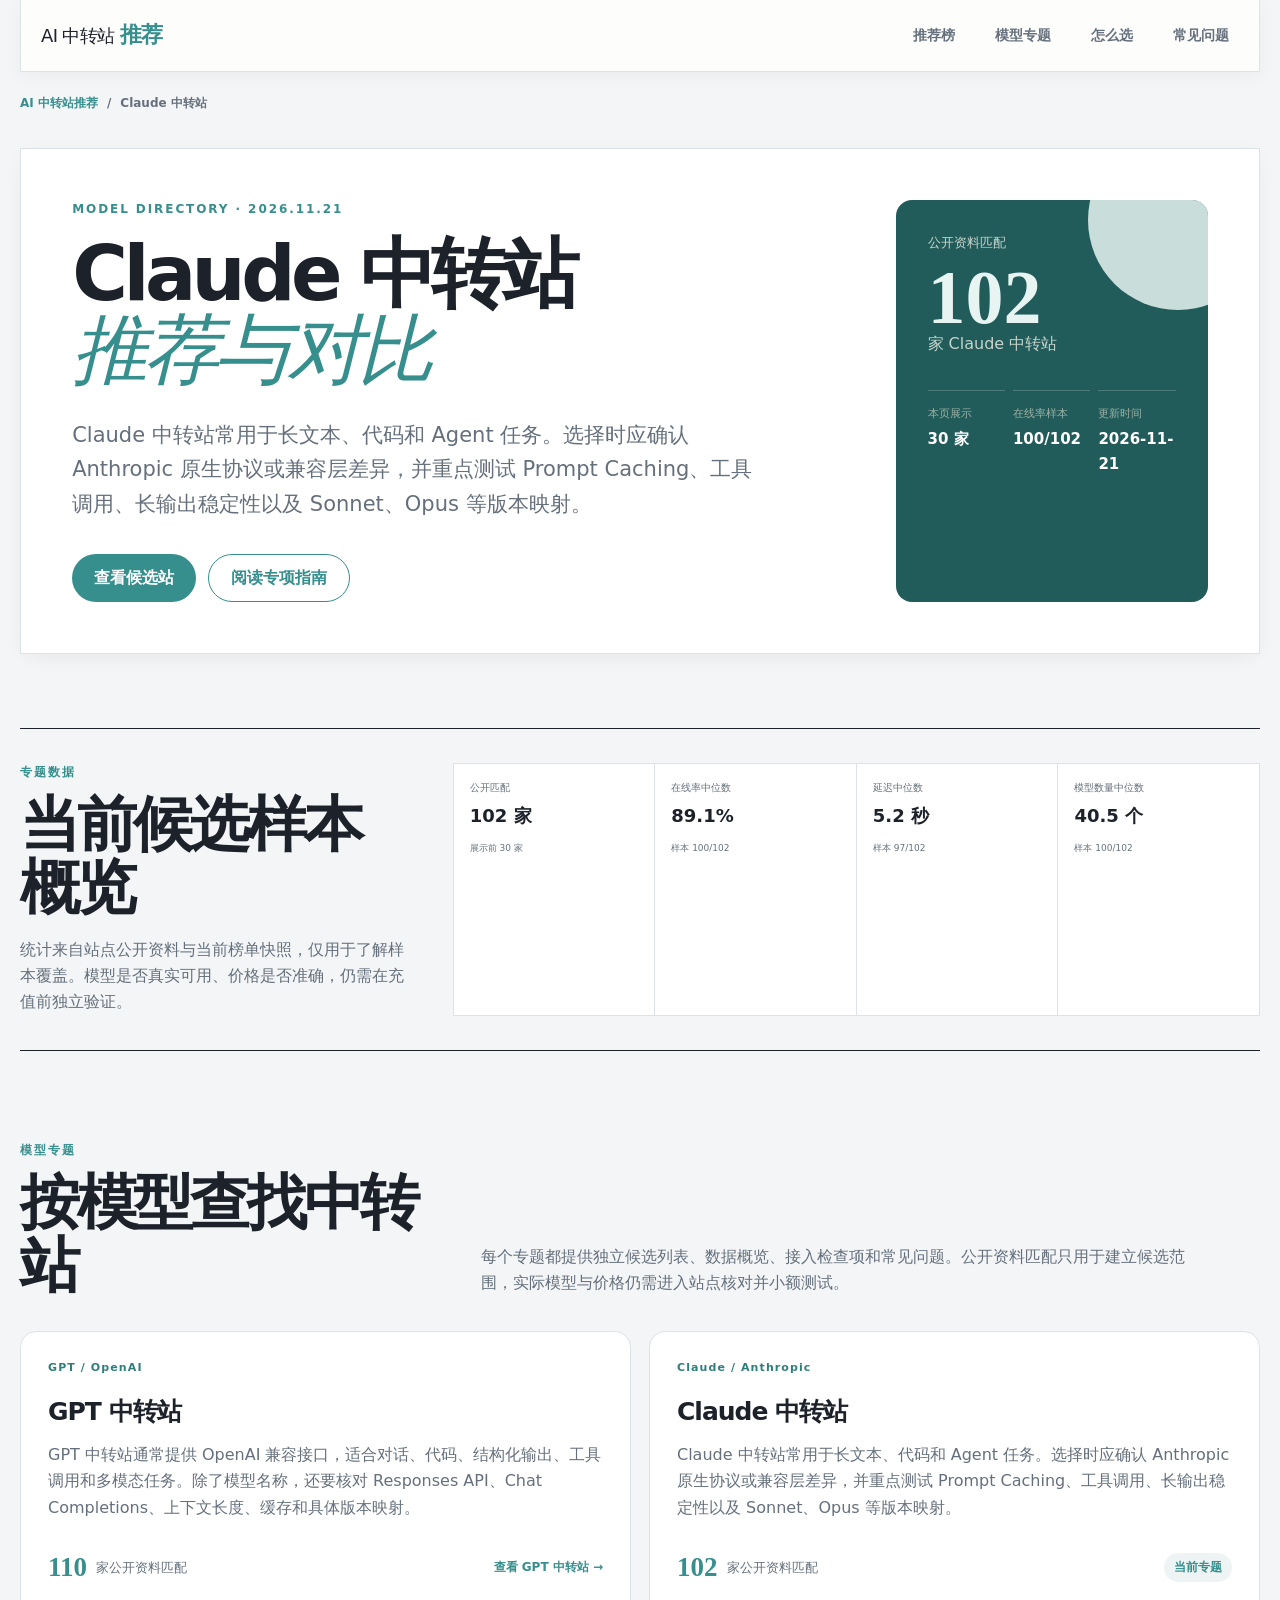
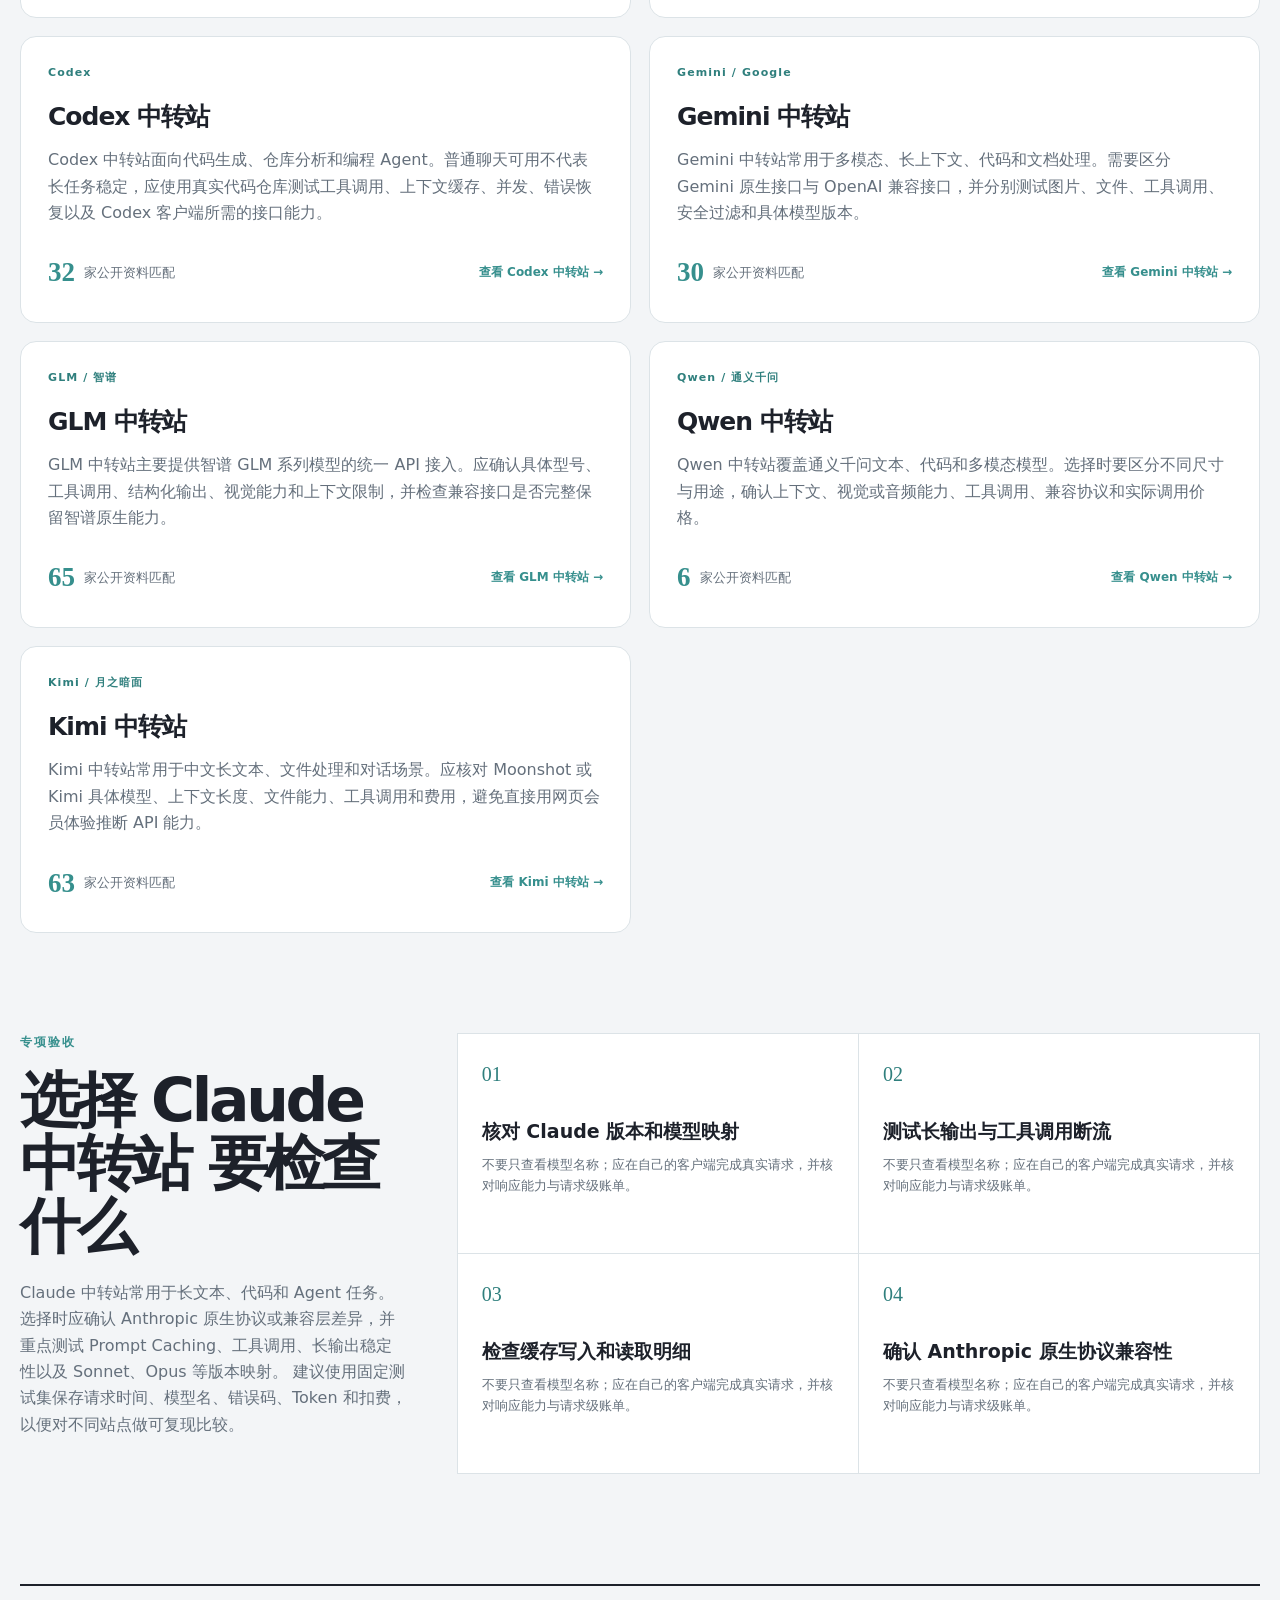
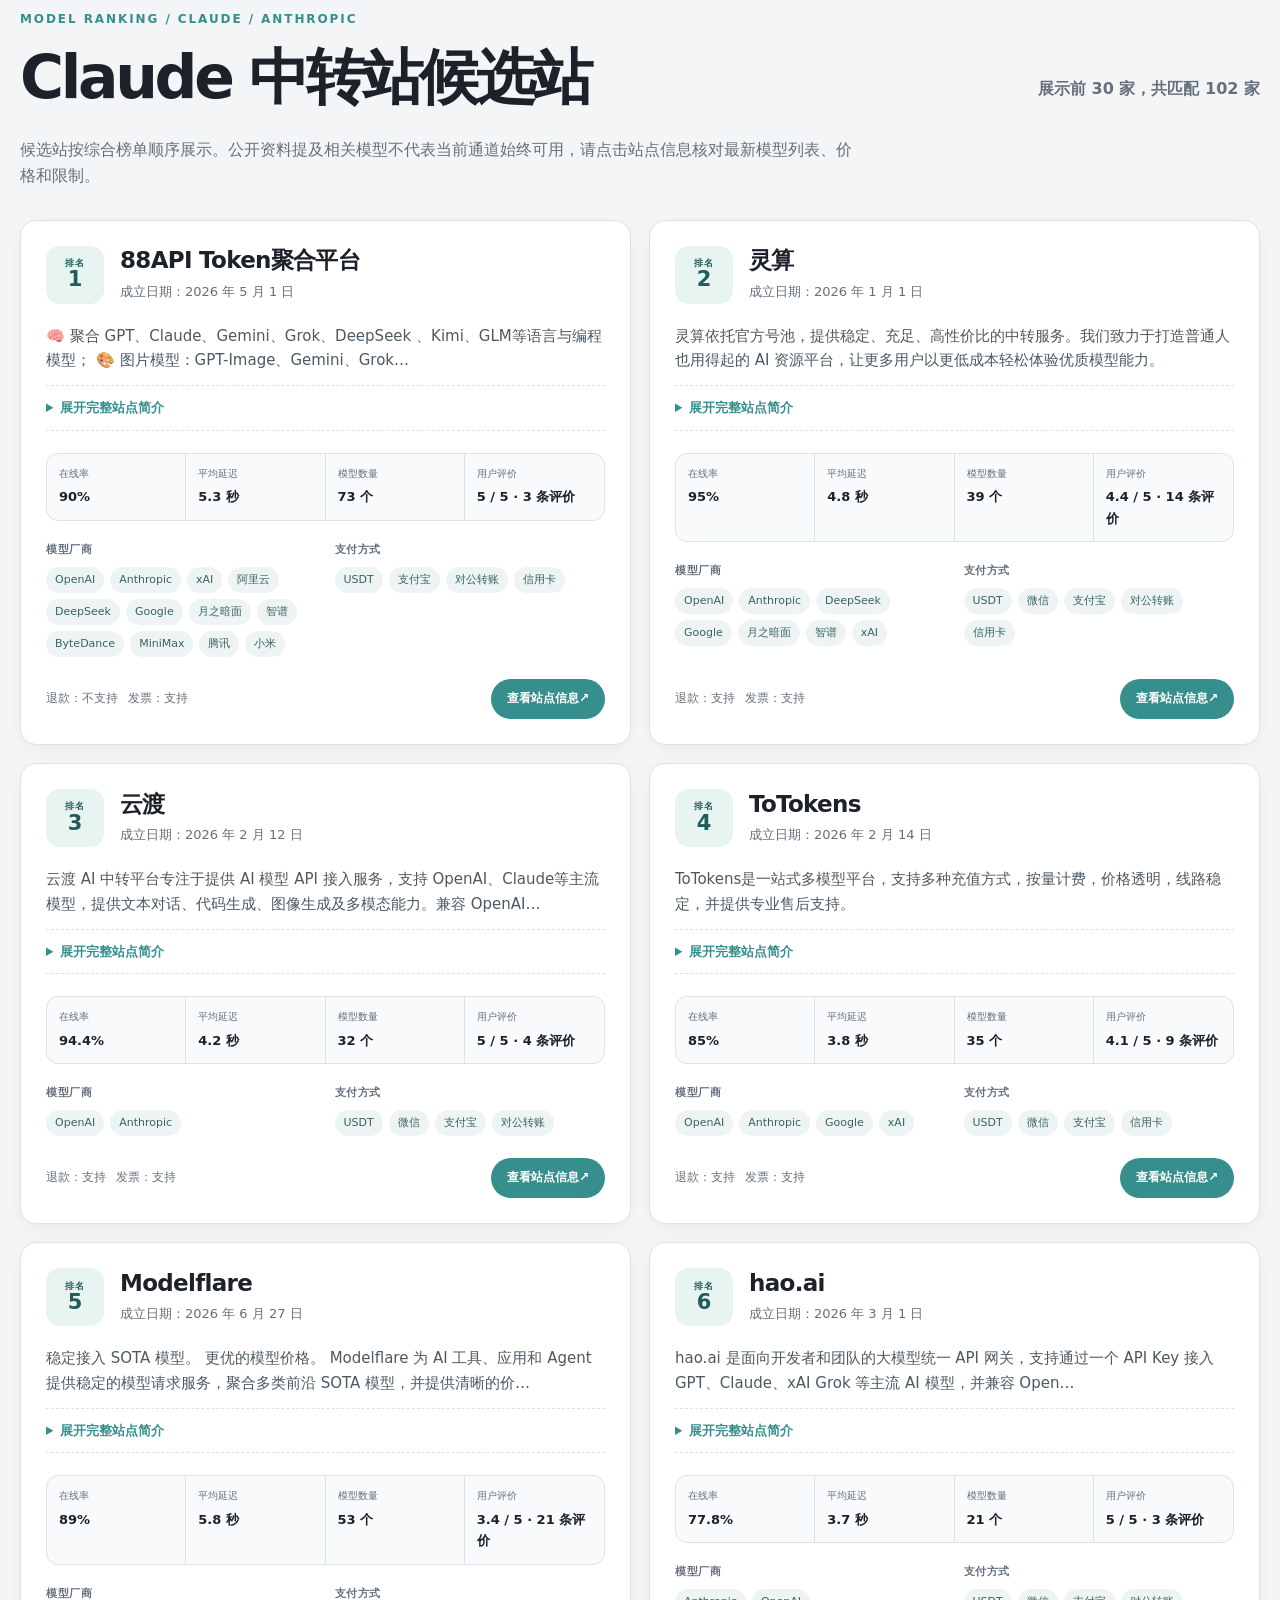
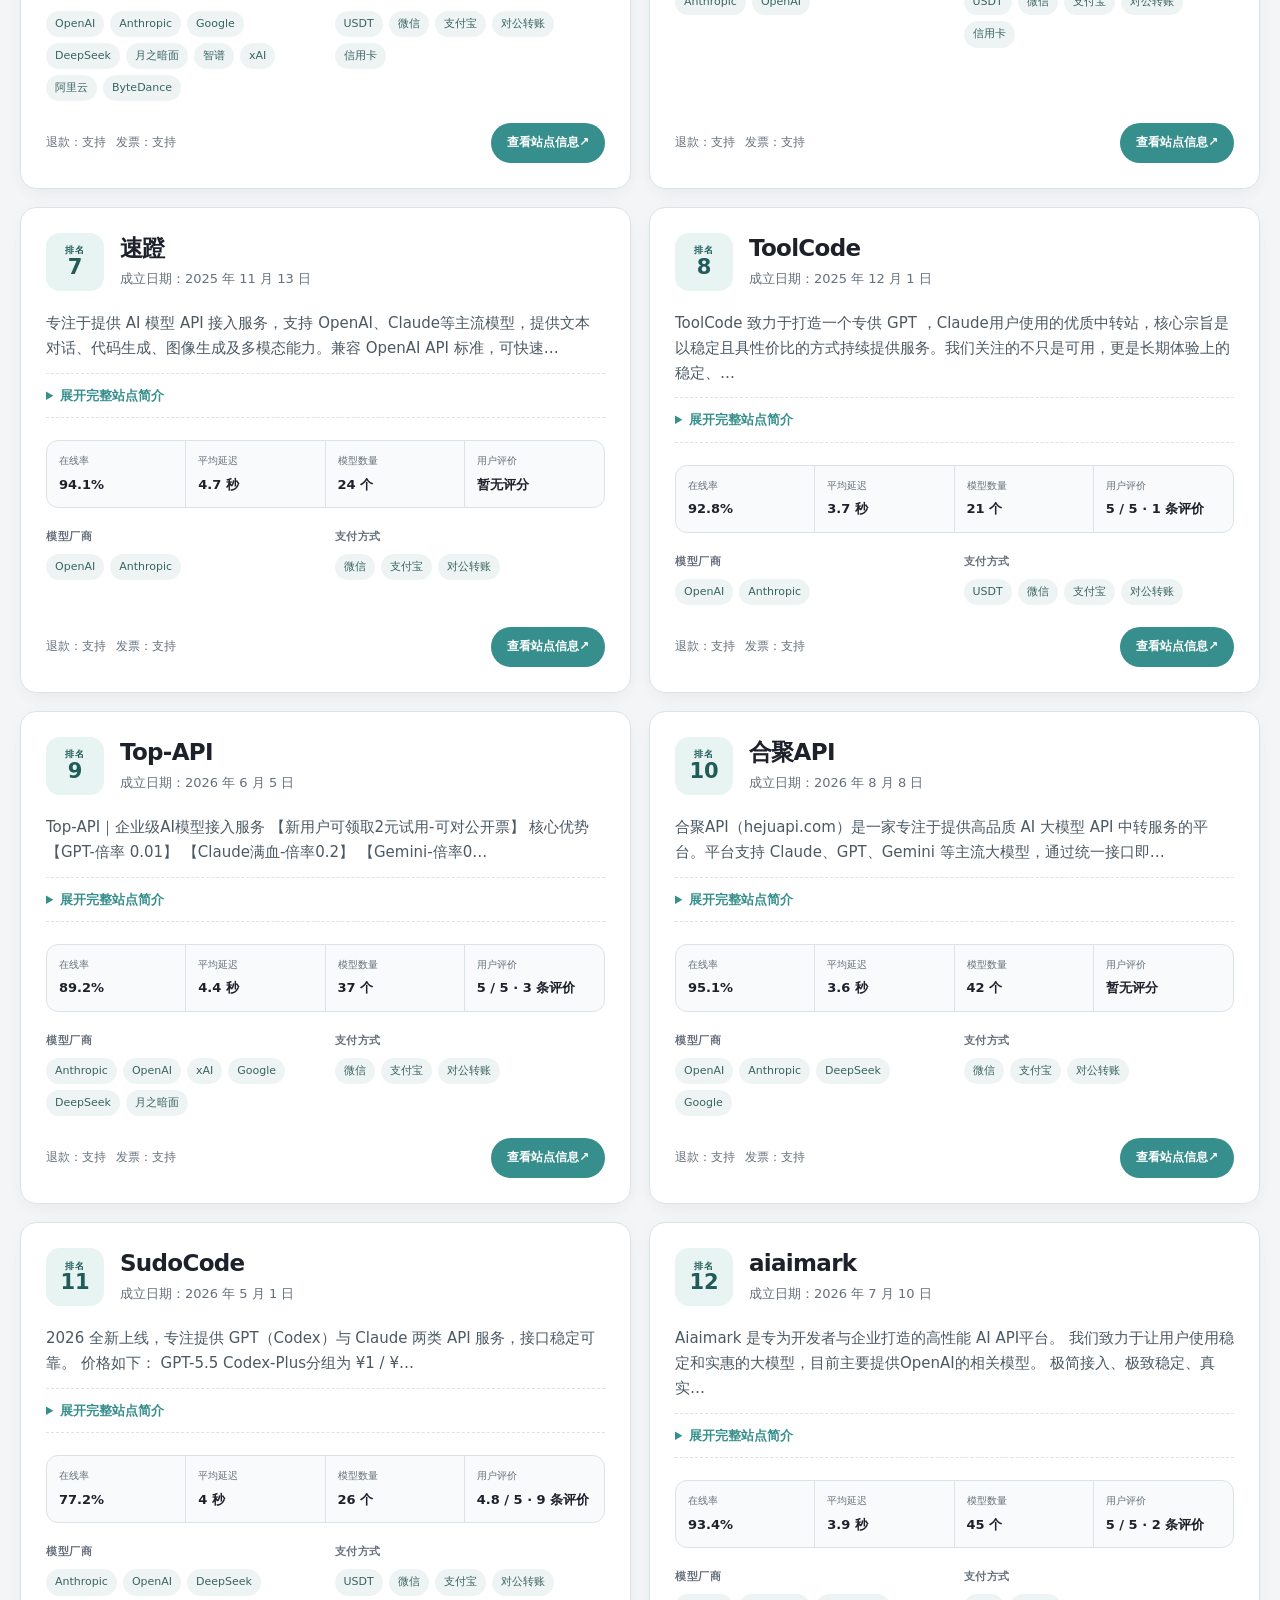
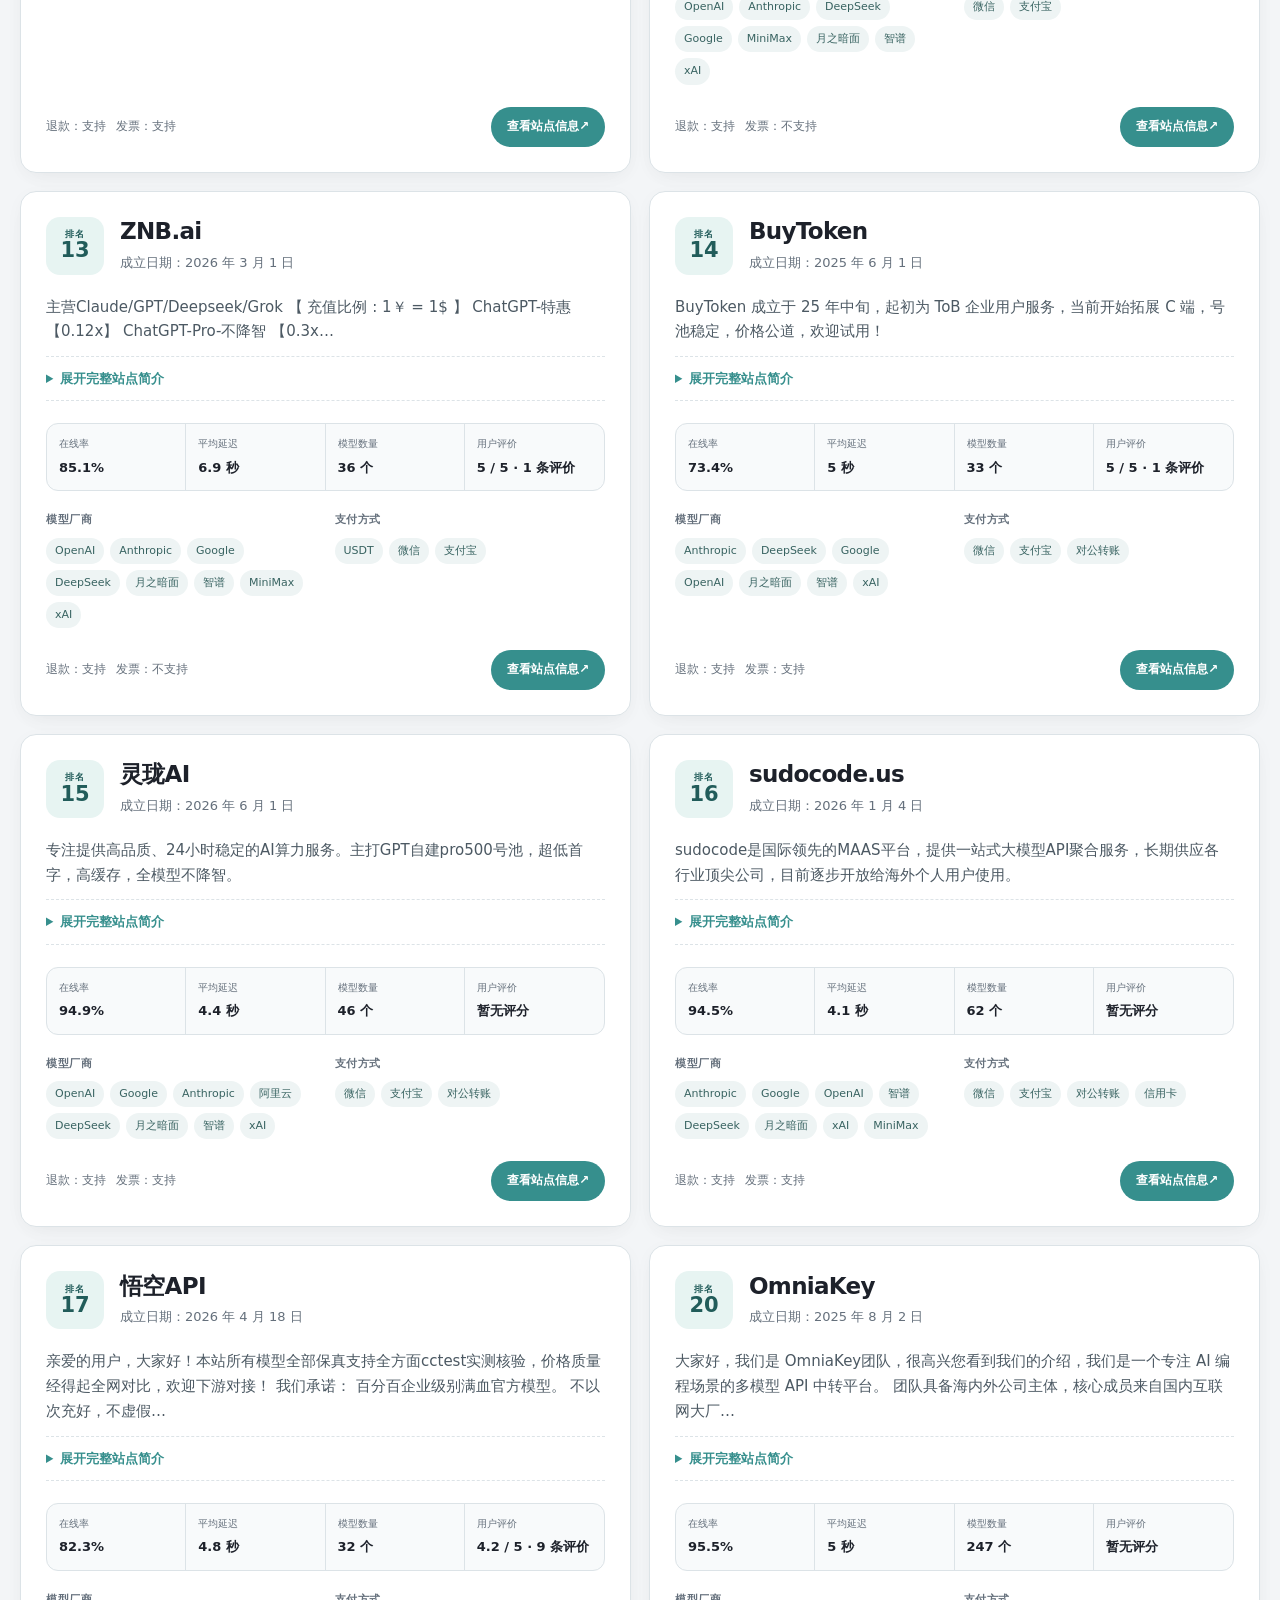
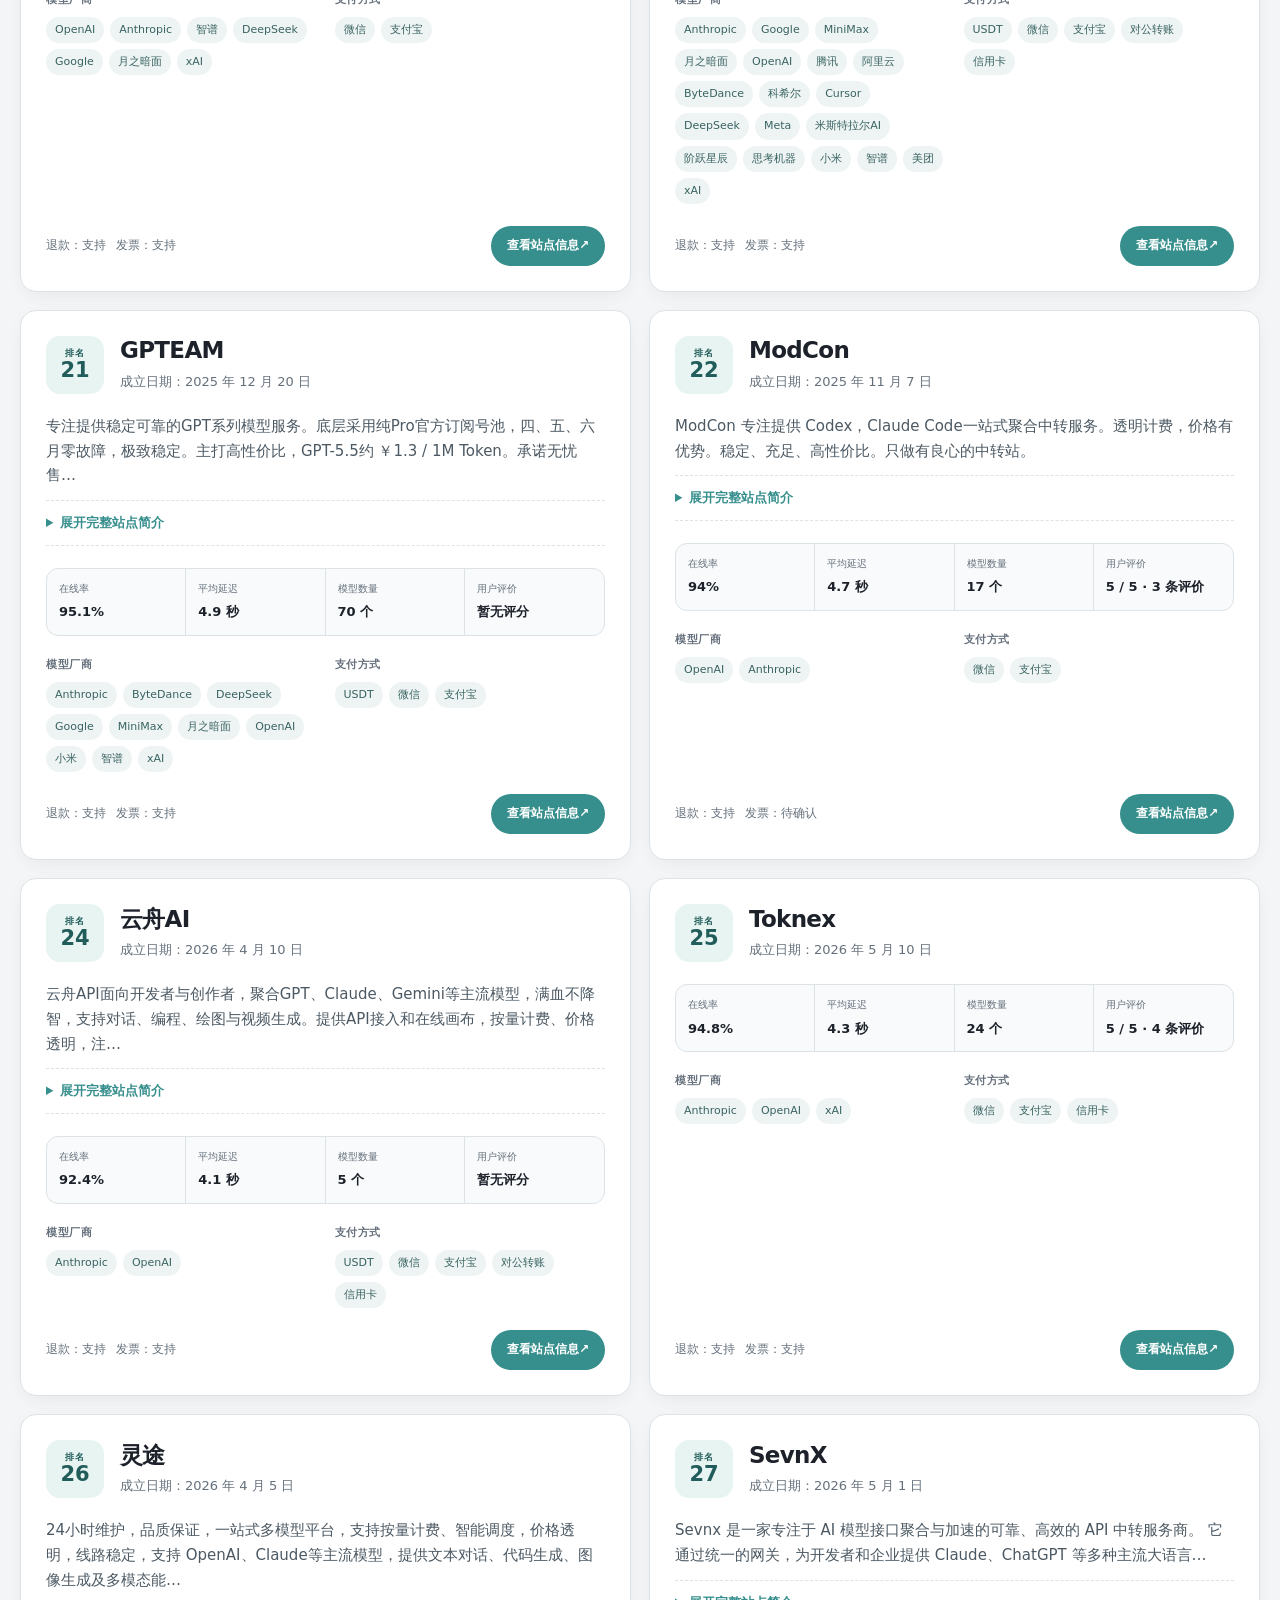
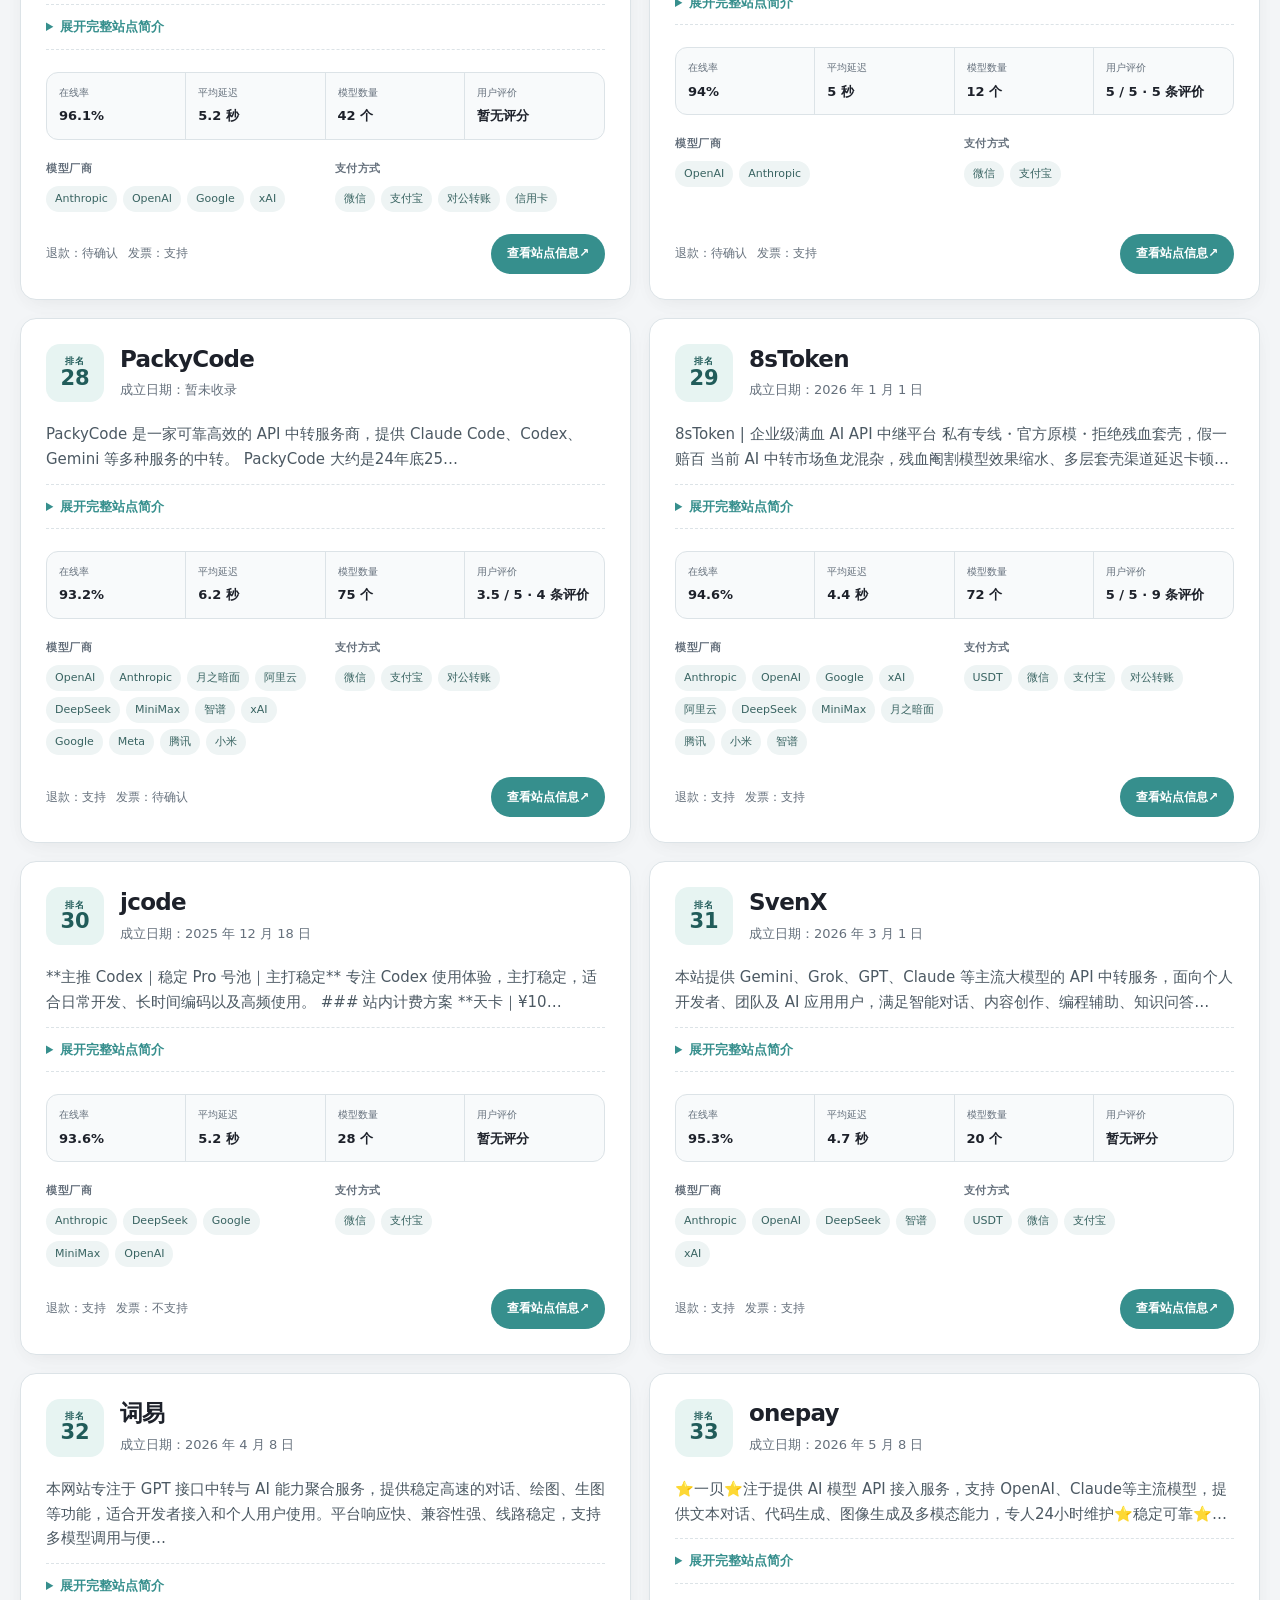
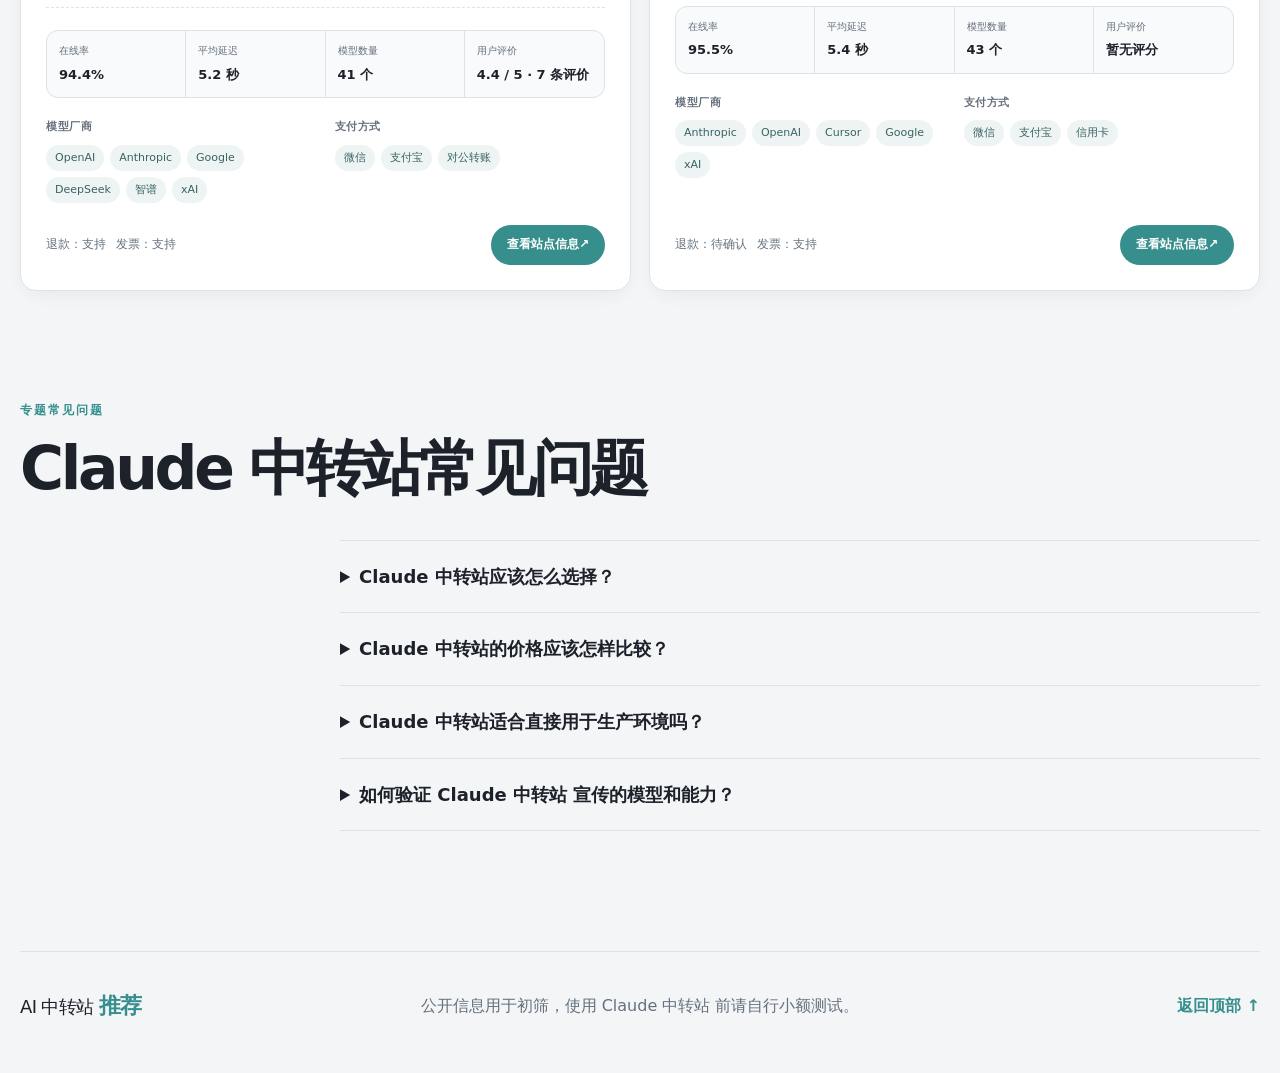
==== claude-zhongzhuanzhan/index.html @ eba20ca2 "chore: update AI transit ranking" ====
<!doctype html><html lang="zh-CN"><head><meta charset="utf-8" /><meta name="viewport" content="width=device-width, initial-scale=1" /><title>Claude 中转站推荐｜102 家 AI API 中转站对比</title><meta name="description" content="Claude 中转站专题收录 102 家公开资料相关的 AI API 中转站，对比在线率、延迟、模型数量和服务信息，并提供接入验证、计费与安全选择指南。" /><meta name="robots" content="index, follow, max-image-preview:large, max-snippet:-1" /><meta name="theme-color" content="#f3f5f7" /><meta property="og:type" content="website" /><meta property="og:title" content="Claude 中转站推荐｜102 家 AI API 中转站对比" /><meta property="og:description" content="Claude 中转站专题收录 102 家公开资料相关的 AI API 中转站，对比在线率、延迟、模型数量和服务信息，并提供接入验证、计费与安全选择指南。" /><meta property="og:url" content="https://aizhongzhuanzhan.github.io/claude-zhongzhuanzhan/" /><meta property="og:site_name" content="AI 中转站推荐" /><meta property="og:locale" content="zh_CN" /><meta property="og:image" content="https://aizhongzhuanzhan.github.io/assets/og-image.svg" /><meta name="twitter:card" content="summary_large_image" /><meta name="twitter:title" content="Claude 中转站推荐｜102 家 AI API 中转站对比" /><meta name="twitter:description" content="Claude 中转站专题收录 102 家公开资料相关的 AI API 中转站，对比在线率、延迟、模型数量和服务信息，并提供接入验证、计费与安全选择指南。" /><meta name="twitter:image" content="https://aizhongzhuanzhan.github.io/assets/og-image.svg" /><link rel="canonical" href="https://aizhongzhuanzhan.github.io/claude-zhongzhuanzhan/" /><link rel="alternate" hreflang="zh-CN" href="https://aizhongzhuanzhan.github.io/claude-zhongzhuanzhan/" /><link rel="icon" href="../assets/favicon.svg" type="image/svg+xml" /><link rel="stylesheet" href="../assets/styles.min.css" /><script type="application/ld+json">{"@context":"https://schema.org","@graph":[{"@type":"WebSite","@id":"https://aizhongzhuanzhan.github.io/#website","url":"https://aizhongzhuanzhan.github.io/","name":"AI 中转站推荐","inLanguage":"zh-CN"},{"@type":"CollectionPage","@id":"https://aizhongzhuanzhan.github.io/claude-zhongzhuanzhan/#webpage","url":"https://aizhongzhuanzhan.github.io/claude-zhongzhuanzhan/","name":"Claude 中转站推荐｜102 家 AI API 中转站对比","description":"Claude 中转站专题收录 102 家公开资料相关的 AI API 中转站，对比在线率、延迟、模型数量和服务信息，并提供接入验证、计费与安全选择指南。","dateModified":"2026-11-21","inLanguage":"zh-CN","isPartOf":{"@id":"https://aizhongzhuanzhan.github.io/#website"},"breadcrumb":{"@id":"https://aizhongzhuanzhan.github.io/claude-zhongzhuanzhan/#breadcrumb"},"mainEntity":{"@id":"https://aizhongzhuanzhan.github.io/claude-zhongzhuanzhan/#ranking"}},{"@type":"BreadcrumbList","@id":"https://aizhongzhuanzhan.github.io/claude-zhongzhuanzhan/#breadcrumb","itemListElement":[{"@type":"ListItem","position":1,"name":"AI 中转站推荐","item":"https://aizhongzhuanzhan.github.io/"},{"@type":"ListItem","position":2,"name":"Claude 中转站","item":"https://aizhongzhuanzhan.github.io/claude-zhongzhuanzhan/"}]},{"@type":"ItemList","@id":"https://aizhongzhuanzhan.github.io/claude-zhongzhuanzhan/#ranking","name":"Claude 中转站候选列表","numberOfItems":102,"itemListOrder":"https://schema.org/ItemListOrderAscending","itemListElement":[{"@type":"ListItem","position":1,"item":{"@type":"Service","name":"88API Token聚合平台","url":"https://www.hvoyai.com/sites/88apiai/","description":"综合排名第 1；成立日期 2026-05-01；在线率 90%；平均延迟 5.3 秒；收录模型 73 个；用户评分 5/5（3 条评价）；退款政策：不支持；发票政策：支持。"}},{"@type":"ListItem","position":2,"item":{"@type":"Service","name":"灵算","url":"https://www.hvoyai.com/sites/lingsuansi/","description":"综合排名第 2；成立日期 2026-01-01；在线率 95%；平均延迟 4.8 秒；收录模型 39 个；用户评分 4.4/5（14 条评价）；退款政策：支持；发票政策：支持。"}},{"@type":"ListItem","position":3,"item":{"@type":"Service","name":"云渡","url":"https://www.hvoyai.com/sites/yundulol/","description":"综合排名第 3；成立日期 2026-02-12；在线率 94.4%；平均延迟 4.2 秒；收录模型 32 个；用户评分 5/5（4 条评价）；退款政策：支持；发票政策：支持。"}},{"@type":"ListItem","position":4,"item":{"@type":"Service","name":"ToTokens","url":"https://www.hvoyai.com/sites/totokenscc/","description":"综合排名第 4；成立日期 2026-02-14；在线率 85%；平均延迟 3.8 秒；收录模型 35 个；用户评分 4.1/5（9 条评价）；退款政策：支持；发票政策：支持。"}},{"@type":"ListItem","position":5,"item":{"@type":"Service","name":"Modelflare","url":"https://www.hvoyai.com/sites/originmodelflaredev/","description":"综合排名第 5；成立日期 2026-06-27；在线率 89%；平均延迟 5.8 秒；收录模型 53 个；用户评分 3.4/5（21 条评价）；退款政策：支持；发票政策：支持。"}},{"@type":"ListItem","position":6,"item":{"@type":"Service","name":"hao.ai","url":"https://www.hvoyai.com/sites/haoai/","description":"综合排名第 6；成立日期 2026-03-01；在线率 77.8%；平均延迟 3.7 秒；收录模型 21 个；用户评分 5/5（3 条评价）；退款政策：支持；发票政策：支持。"}},{"@type":"ListItem","position":7,"item":{"@type":"Service","name":"速蹬","url":"https://www.hvoyai.com/sites/sudengcc/","description":"综合排名第 7；成立日期 2025-11-13；在线率 94.1%；平均延迟 4.7 秒；收录模型 24 个；退款政策：支持；发票政策：支持。"}},{"@type":"ListItem","position":8,"item":{"@type":"Service","name":"ToolCode","url":"https://www.hvoyai.com/sites/toolcodecc/","description":"综合排名第 8；成立日期 2025-12-01；在线率 92.8%；平均延迟 3.7 秒；收录模型 21 个；用户评分 5/5（1 条评价）；退款政策：支持；发票政策：支持。"}},{"@type":"ListItem","position":9,"item":{"@type":"Service","name":"Top-API","url":"https://www.hvoyai.com/sites/apitopcom/","description":"综合排名第 9；成立日期 2026-06-05；在线率 89.2%；平均延迟 4.4 秒；收录模型 37 个；用户评分 5/5（3 条评价）；退款政策：支持；发票政策：支持。"}},{"@type":"ListItem","position":10,"item":{"@type":"Service","name":"合聚API","url":"https://www.hvoyai.com/sites/hejuapicom/","description":"综合排名第 10；成立日期 2026-08-08；在线率 95.1%；平均延迟 3.6 秒；收录模型 42 个；退款政策：支持；发票政策：支持。"}},{"@type":"ListItem","position":11,"item":{"@type":"Service","name":"SudoCode","url":"https://www.hvoyai.com/sites/sudocodechat/","description":"综合排名第 11；成立日期 2026-05-01；在线率 77.2%；平均延迟 4 秒；收录模型 26 个；用户评分 4.8/5（9 条评价）；退款政策：支持；发票政策：支持。"}},{"@type":"ListItem","position":12,"item":{"@type":"Service","name":"aiaimark","url":"https://www.hvoyai.com/sites/aiaimarkcom/","description":"综合排名第 12；成立日期 2026-07-10；在线率 93.4%；平均延迟 3.9 秒；收录模型 45 个；用户评分 5/5（2 条评价）；退款政策：支持；发票政策：不支持。"}},{"@type":"ListItem","position":13,"item":{"@type":"Service","name":"ZNB.ai","url":"https://www.hvoyai.com/sites/znbcodecom/","description":"综合排名第 13；成立日期 2026-03-01；在线率 85.1%；平均延迟 6.9 秒；收录模型 36 个；用户评分 5/5（1 条评价）；退款政策：支持；发票政策：不支持。"}},{"@type":"ListItem","position":14,"item":{"@type":"Service","name":"BuyToken","url":"https://www.hvoyai.com/sites/buytokenwork/","description":"综合排名第 14；成立日期 2025-06-01；在线率 73.4%；平均延迟 5 秒；收录模型 33 个；用户评分 5/5（1 条评价）；退款政策：支持；发票政策：支持。"}},{"@type":"ListItem","position":15,"item":{"@type":"Service","name":"灵珑AI","url":"https://www.hvoyai.com/sites/linlongscom/","description":"综合排名第 15；成立日期 2026-06-01；在线率 94.9%；平均延迟 4.4 秒；收录模型 46 个；退款政策：支持；发票政策：支持。"}},{"@type":"ListItem","position":16,"item":{"@type":"Service","name":"sudocode.us","url":"https://www.hvoyai.com/sites/sudocodeus/","description":"综合排名第 16；成立日期 2026-01-04；在线率 94.5%；平均延迟 4.1 秒；收录模型 62 个；退款政策：支持；发票政策：支持。"}},{"@type":"ListItem","position":17,"item":{"@type":"Service","name":"悟空API","url":"https://www.hvoyai.com/sites/wkapipro/","description":"综合排名第 17；成立日期 2026-04-18；在线率 82.3%；平均延迟 4.8 秒；收录模型 32 个；用户评分 4.2/5（9 条评价）；退款政策：支持；发票政策：支持。"}},{"@type":"ListItem","position":18,"item":{"@type":"Service","name":"OmniaKey","url":"https://www.hvoyai.com/sites/omniakeycom/","description":"综合排名第 20；成立日期 2025-08-02；在线率 95.5%；平均延迟 5 秒；收录模型 247 个；退款政策：支持；发票政策：支持。"}},{"@type":"ListItem","position":19,"item":{"@type":"Service","name":"GPTEAM","url":"https://www.hvoyai.com/sites/portalgpteamservicescom/","description":"综合排名第 21；成立日期 2025-12-20；在线率 95.1%；平均延迟 4.9 秒；收录模型 70 个；退款政策：支持；发票政策：支持。"}},{"@type":"ListItem","position":20,"item":{"@type":"Service","name":"ModCon","url":"https://www.hvoyai.com/sites/modcontop/","description":"综合排名第 22；成立日期 2025-11-07；在线率 94%；平均延迟 4.7 秒；收录模型 17 个；用户评分 5/5（3 条评价）；退款政策：支持。"}},{"@type":"ListItem","position":21,"item":{"@type":"Service","name":"云舟AI","url":"https://www.hvoyai.com/sites/yunzhouapicom/","description":"综合排名第 24；成立日期 2026-04-10；在线率 92.4%；平均延迟 4.1 秒；收录模型 5 个；退款政策：支持；发票政策：支持。"}},{"@type":"ListItem","position":22,"item":{"@type":"Service","name":"Toknex","url":"https://www.hvoyai.com/sites/toknexme/","description":"综合排名第 25；成立日期 2026-05-10；在线率 94.8%；平均延迟 4.3 秒；收录模型 24 个；用户评分 5/5（4 条评价）；退款政策：支持；发票政策：支持。"}},{"@type":"ListItem","position":23,"item":{"@type":"Service","name":"灵途","url":"https://www.hvoyai.com/sites/lingtuapinet/","description":"综合排名第 26；成立日期 2026-04-05；在线率 96.1%；平均延迟 5.2 秒；收录模型 42 个；发票政策：支持。"}},{"@type":"ListItem","position":24,"item":{"@type":"Service","name":"SevnX","url":"https://www.hvoyai.com/sites/sevnxlol/","description":"综合排名第 27；成立日期 2026-05-01；在线率 94%；平均延迟 5 秒；收录模型 12 个；用户评分 5/5（5 条评价）；发票政策：支持。"}},{"@type":"ListItem","position":25,"item":{"@type":"Service","name":"PackyCode","url":"https://www.hvoyai.com/sites/packyapiai/","description":"综合排名第 28；在线率 93.2%；平均延迟 6.2 秒；收录模型 75 个；用户评分 3.5/5（4 条评价）；退款政策：支持。"}},{"@type":"ListItem","position":26,"item":{"@type":"Service","name":"8sToken","url":"https://www.hvoyai.com/sites/8stokencom/","description":"综合排名第 29；成立日期 2026-01-01；在线率 94.6%；平均延迟 4.4 秒；收录模型 72 个；用户评分 5/5（9 条评价）；退款政策：支持；发票政策：支持。"}},{"@type":"ListItem","position":27,"item":{"@type":"Service","name":"jcode","url":"https://www.hvoyai.com/sites/jcodecc/","description":"综合排名第 30；成立日期 2025-12-18；在线率 93.6%；平均延迟 5.2 秒；收录模型 28 个；退款政策：支持；发票政策：不支持。"}},{"@type":"ListItem","position":28,"item":{"@type":"Service","name":"SvenX","url":"https://www.hvoyai.com/sites/svenxtop/","description":"综合排名第 31；成立日期 2026-03-01；在线率 95.3%；平均延迟 4.7 秒；收录模型 20 个；退款政策：支持；发票政策：支持。"}},{"@type":"ListItem","position":29,"item":{"@type":"Service","name":"词易","url":"https://www.hvoyai.com/sites/chiyicncom/","description":"综合排名第 32；成立日期 2026-04-08；在线率 94.4%；平均延迟 5.2 秒；收录模型 41 个；用户评分 4.4/5（7 条评价）；退款政策：支持；发票政策：支持。"}},{"@type":"ListItem","position":30,"item":{"@type":"Service","name":"onepay","url":"https://www.hvoyai.com/sites/onepayapinet/","description":"综合排名第 33；成立日期 2026-05-08；在线率 95.5%；平均延迟 5.4 秒；收录模型 43 个；发票政策：支持。"}}]},{"@type":"FAQPage","@id":"https://aizhongzhuanzhan.github.io/claude-zhongzhuanzhan/#faq","mainEntity":[{"@type":"Question","name":"Claude 中转站应该怎么选择？","acceptedAnswer":{"@type":"Answer","text":"先确认候选站明确支持所需模型和接口，再用自己的真实任务测试流式输出、工具调用、上下文、成功率和账单。重点完成：核对 Claude 版本和模型映射；测试长输出与工具调用断流；检查缓存写入和读取明细；确认 Anthropic 原生协议兼容性。不要只依据首页价格或一次短对话决定长期使用。"}},{"@type":"Question","name":"Claude 中转站的价格应该怎样比较？","acceptedAnswer":{"@type":"Answer","text":"统一换算人民币充值比例、输入价格、输出价格、缓存读写、模型倍率和用户分组倍率，再复算一条实际请求。面板显示为美元不代表等同官方美元，低倍率也不代表所有模型和渠道采用相同价格。"}},{"@type":"Question","name":"Claude 中转站适合直接用于生产环境吗？","acceptedAnswer":{"@type":"Answer","text":"个人学习和能够随时迁移的任务可以先小额测试。生产环境还要评估数据隐私、运营主体、日志政策、限流、故障公告和备用供应商；涉及敏感数据或强 SLA 时，应优先考虑官方 API 或可签约的企业服务。"}},{"@type":"Question","name":"如何验证 Claude 中转站 宣传的模型和能力？","acceptedAnswer":{"@type":"Answer","text":"使用固定测试集核对模型标识、上下文、流式响应、工具调用和账单模型名，并完成专项验证：核对 Claude 版本和模型映射；测试长输出与工具调用断流；检查缓存写入和读取明细；确认 Anthropic 原生协议兼容性。模型自报身份不能作为证据，关键能力缺失或账单无法复算时应暂停继续充值。"}}]}]}</script><script>var _hmt = _hmt || [];(function() {var hm = document.createElement("script");hm.src = "https://hm.baidu.com/hm.js?a95d0c92950541b137908250283f3d91";var s = document.getElementsByTagName("script")[0];s.parentNode.insertBefore(hm, s);})();</script></head><body><a class="skip-link" href="#main">跳到主要内容</a><header class="topbar"><a class="wordmark" href="../" aria-label="AI 中转站推荐首页"><span>AI 中转站</span><strong>推荐</strong></a><nav aria-label="主要导航"><a href="../#ranking">推荐榜</a><a href="../#topics">模型专题</a><a href="../#guide">怎么选</a><a href="../#faq">常见问题</a></nav></header><main id="main"><nav class="breadcrumbs" aria-label="面包屑"><a href="../">AI 中转站推荐</a><span aria-hidden="true">/</span><span aria-current="page">Claude 中转站</span></nav><section class="hero topic-hero"><div class="hero__copy"><p class="eyebrow">MODEL DIRECTORY · 2026.11.21</p><h1>Claude 中转站<br /><em>推荐与对比</em></h1><p class="hero-copy">Claude 中转站常用于长文本、代码和 Agent 任务。选择时应确认 Anthropic 原生协议或兼容层差异，并重点测试 Prompt Caching、工具调用、长输出稳定性以及 Sonnet、Opus 等版本映射。</p><div class="hero-actions"><a href="#topic-ranking">查看候选站</a><a href="#topic-guide">阅读专项指南</a></div></div><aside class="hero__panel" aria-label="专题概览"><p>公开资料匹配</p><strong>102</strong><span>家 Claude 中转站</span><dl><div><dt>本页展示</dt><dd>30 家</dd></div><div><dt>在线率样本</dt><dd>100/102</dd></div><div><dt>更新时间</dt><dd>2026-11-21</dd></div></dl></aside></section><section class="topic-overview" aria-labelledby="topic-overview-title"><div><p class="section-kicker">专题数据</p><h2 id="topic-overview-title">当前候选样本概览</h2><p>统计来自站点公开资料与当前榜单快照，仅用于了解样本覆盖。模型是否真实可用、价格是否准确，仍需在充值前独立验证。</p></div><dl class="topic-stat-grid"><div><dt>公开匹配</dt><dd>102 家</dd><small>展示前 30 家</small></div><div><dt>在线率中位数</dt><dd>89.1%</dd><small>样本 100/102</small></div><div><dt>延迟中位数</dt><dd>5.2 秒</dd><small>样本 97/102</small></div><div><dt>模型数量中位数</dt><dd>40.5 个</dd><small>样本 100/102</small></div></dl></section><section class="topic-directory" id="topics" aria-labelledby="topics-title"><div class="topic-directory__head"><div><p class="section-kicker">模型专题</p><h2 id="topics-title">按模型查找中转站</h2></div><p>每个专题都提供独立候选列表、数据概览、接入检查项和常见问题。公开资料匹配只用于建立候选范围，实际模型与价格仍需进入站点核对并小额测试。</p></div><div class="topic-directory__grid"><article><span>GPT / OpenAI</span><h3>GPT 中转站</h3><p>GPT 中转站通常提供 OpenAI 兼容接口，适合对话、代码、结构化输出、工具调用和多模态任务。除了模型名称，还要核对 Responses API、Chat Completions、上下文长度、缓存和具体版本映射。</p><div><strong>110</strong><small>家公开资料匹配</small><a href="/gpt-zhongzhuanzhan/">查看 GPT 中转站 →</a></div></article><article><span>Claude / Anthropic</span><h3>Claude 中转站</h3><p>Claude 中转站常用于长文本、代码和 Agent 任务。选择时应确认 Anthropic 原生协议或兼容层差异，并重点测试 Prompt Caching、工具调用、长输出稳定性以及 Sonnet、Opus 等版本映射。</p><div><strong>102</strong><small>家公开资料匹配</small><span class="topic-directory__current" aria-current="page">当前专题</span></div></article><article><span>Codex</span><h3>Codex 中转站</h3><p>Codex 中转站面向代码生成、仓库分析和编程 Agent。普通聊天可用不代表长任务稳定，应使用真实代码仓库测试工具调用、上下文缓存、并发、错误恢复以及 Codex 客户端所需的接口能力。</p><div><strong>32</strong><small>家公开资料匹配</small><a href="/codex-zhongzhuanzhan/">查看 Codex 中转站 →</a></div></article><article><span>Gemini / Google</span><h3>Gemini 中转站</h3><p>Gemini 中转站常用于多模态、长上下文、代码和文档处理。需要区分 Gemini 原生接口与 OpenAI 兼容接口，并分别测试图片、文件、工具调用、安全过滤和具体模型版本。</p><div><strong>30</strong><small>家公开资料匹配</small><a href="/gemini-zhongzhuanzhan/">查看 Gemini 中转站 →</a></div></article><article><span>GLM / 智谱</span><h3>GLM 中转站</h3><p>GLM 中转站主要提供智谱 GLM 系列模型的统一 API 接入。应确认具体型号、工具调用、结构化输出、视觉能力和上下文限制，并检查兼容接口是否完整保留智谱原生能力。</p><div><strong>65</strong><small>家公开资料匹配</small><a href="/glm-zhongzhuanzhan/">查看 GLM 中转站 →</a></div></article><article><span>Qwen / 通义千问</span><h3>Qwen 中转站</h3><p>Qwen 中转站覆盖通义千问文本、代码和多模态模型。选择时要区分不同尺寸与用途，确认上下文、视觉或音频能力、工具调用、兼容协议和实际调用价格。</p><div><strong>6</strong><small>家公开资料匹配</small><a href="/qwen-zhongzhuanzhan/">查看 Qwen 中转站 →</a></div></article><article><span>Kimi / 月之暗面</span><h3>Kimi 中转站</h3><p>Kimi 中转站常用于中文长文本、文件处理和对话场景。应核对 Moonshot 或 Kimi 具体模型、上下文长度、文件能力、工具调用和费用，避免直接用网页会员体验推断 API 能力。</p><div><strong>63</strong><small>家公开资料匹配</small><a href="/kimi-zhongzhuanzhan/">查看 Kimi 中转站 →</a></div></article></div></section><section class="topic-guide" id="topic-guide" aria-labelledby="topic-guide-title"><div><p class="section-kicker">专项验收</p><h2 id="topic-guide-title">选择 Claude 中转站 要检查什么</h2><p>Claude 中转站常用于长文本、代码和 Agent 任务。选择时应确认 Anthropic 原生协议或兼容层差异，并重点测试 Prompt Caching、工具调用、长输出稳定性以及 Sonnet、Opus 等版本映射。 建议使用固定测试集保存请求时间、模型名、错误码、Token 和扣费，以便对不同站点做可复现比较。</p></div><div class="topic-focus-grid"><article><span>01</span><h3>核对 Claude 版本和模型映射</h3><p>不要只查看模型名称；应在自己的客户端完成真实请求，并核对响应能力与请求级账单。</p></article><article><span>02</span><h3>测试长输出与工具调用断流</h3><p>不要只查看模型名称；应在自己的客户端完成真实请求，并核对响应能力与请求级账单。</p></article><article><span>03</span><h3>检查缓存写入和读取明细</h3><p>不要只查看模型名称；应在自己的客户端完成真实请求，并核对响应能力与请求级账单。</p></article><article><span>04</span><h3>确认 Anthropic 原生协议兼容性</h3><p>不要只查看模型名称；应在自己的客户端完成真实请求，并核对响应能力与请求级账单。</p></article></div></section><section class="ranking topic-ranking" id="topic-ranking" aria-labelledby="topic-ranking-title"><div class="ranking-head"><div><p>MODEL RANKING / Claude / Anthropic</p><h2 id="topic-ranking-title">Claude 中转站候选站</h2></div><p>展示前 30 家，共匹配 102 家</p></div><p class="ranking-note">候选站按综合榜单顺序展示。公开资料提及相关模型不代表当前通道始终可用，请点击站点信息核对最新模型列表、价格和限制。</p><div class="station-list"><article class="station-card" id="rank-1" aria-labelledby="station-1"><div class="station-card__head"><span class="rank-badge"><small>排名</small>1</span><div class="station-title"><h2 id="station-1"><a href="https://www.hvoyai.com/sites/88apiai/" target="_blank" rel="nofollow noopener" referrerpolicy="origin">88API Token聚合平台</a></h2><p>成立日期：2026 年 5 月 1 日</p></div></div><p class="site-summary">🧠 聚合 GPT、Claude、Gemini、Grok、DeepSeek 、Kimi、GLM等语言与编程模型； 🎨 图片模型：GPT-Image、Gemini、Grok…</p><details class="site-intro"><summary>展开完整站点简介</summary><div class="site-intro__body"><p>🧠 聚合 GPT、Claude、Gemini、Grok、DeepSeek 、Kimi、GLM等语言与编程模型；</p><p>🎨 图片模型：GPT-Image、Gemini、Grok 等；</p><p>🎬 视频模型：Seedance、Veo、MiniMax Hailuo H3、Kling、Grok 等；</p><p>🎙️ 语音能力：Whisper、TTS 等。从文案、出图、改图，到视频生成与配音</p><p>🎁新用户注册送体验额度，可以检测模型能力。站内有人工客服值守！</p><p>👉海外企业资质运营 稳定不跑路 提供正规发票 充值比例1:1</p></div></details><dl class="metric-grid"><div><dt>在线率</dt><dd>90%</dd></div><div><dt>平均延迟</dt><dd>5.3 秒</dd></div><div><dt>模型数量</dt><dd>73 个</dd></div><div><dt>用户评价</dt><dd>5 / 5 · 3 条评价</dd></div></dl><div class="station-meta"><div><h3>模型厂商</h3><div class="chip-list"><span class="chip">OpenAI</span><span class="chip">Anthropic</span><span class="chip">xAI</span><span class="chip">阿里云</span><span class="chip">DeepSeek</span><span class="chip">Google</span><span class="chip">月之暗面</span><span class="chip">智谱</span><span class="chip">ByteDance</span><span class="chip">MiniMax</span><span class="chip">腾讯</span><span class="chip">小米</span></div></div><div><h3>支付方式</h3><div class="chip-list"><span class="chip">USDT</span><span class="chip">支付宝</span><span class="chip">对公转账</span><span class="chip">信用卡</span></div></div></div><div class="station-card__foot"><p><span>退款：不支持</span><span>发票：支持</span></p><a class="detail-link" href="https://www.hvoyai.com/sites/88apiai/" target="_blank" rel="nofollow noopener" referrerpolicy="origin" aria-label="查看 88API Token聚合平台 的更多信息">查看站点信息 <span aria-hidden="true">↗</span></a></div></article><article class="station-card" id="rank-2" aria-labelledby="station-2"><div class="station-card__head"><span class="rank-badge"><small>排名</small>2</span><div class="station-title"><h2 id="station-2"><a href="https://www.hvoyai.com/sites/lingsuansi/" target="_blank" rel="nofollow noopener" referrerpolicy="origin">灵算</a></h2><p>成立日期：2026 年 1 月 1 日</p></div></div><p class="site-summary">灵算依托官方号池，提供稳定、充足、高性价比的中转服务。我们致力于打造普通人也用得起的 AI 资源平台，让更多用户以更低成本轻松体验优质模型能力。</p><details class="site-intro"><summary>展开完整站点简介</summary><div class="site-intro__body"><p>灵算依托官方号池，提供稳定、充足、高性价比的中转服务。我们致力于打造普通人也用得起的 AI 资源平台，让更多用户以更低成本轻松体验优质模型能力。</p></div></details><dl class="metric-grid"><div><dt>在线率</dt><dd>95%</dd></div><div><dt>平均延迟</dt><dd>4.8 秒</dd></div><div><dt>模型数量</dt><dd>39 个</dd></div><div><dt>用户评价</dt><dd>4.4 / 5 · 14 条评价</dd></div></dl><div class="station-meta"><div><h3>模型厂商</h3><div class="chip-list"><span class="chip">OpenAI</span><span class="chip">Anthropic</span><span class="chip">DeepSeek</span><span class="chip">Google</span><span class="chip">月之暗面</span><span class="chip">智谱</span><span class="chip">xAI</span></div></div><div><h3>支付方式</h3><div class="chip-list"><span class="chip">USDT</span><span class="chip">微信</span><span class="chip">支付宝</span><span class="chip">对公转账</span><span class="chip">信用卡</span></div></div></div><div class="station-card__foot"><p><span>退款：支持</span><span>发票：支持</span></p><a class="detail-link" href="https://www.hvoyai.com/sites/lingsuansi/" target="_blank" rel="nofollow noopener" referrerpolicy="origin" aria-label="查看 灵算 的更多信息">查看站点信息 <span aria-hidden="true">↗</span></a></div></article><article class="station-card" id="rank-3" aria-labelledby="station-3"><div class="station-card__head"><span class="rank-badge"><small>排名</small>3</span><div class="station-title"><h2 id="station-3"><a href="https://www.hvoyai.com/sites/yundulol/" target="_blank" rel="nofollow noopener" referrerpolicy="origin">云渡</a></h2><p>成立日期：2026 年 2 月 12 日</p></div></div><p class="site-summary">云渡 AI 中转平台专注于提供 AI 模型 API 接入服务，支持 OpenAI、Claude等主流模型，提供文本对话、代码生成、图像生成及多模态能力。兼容 OpenAI…</p><details class="site-intro"><summary>展开完整站点简介</summary><div class="site-intro__body"><p>云渡 AI 中转平台专注于提供 AI 模型 API 接入服务，支持 OpenAI、Claude等主流模型，提供文本对话、代码生成、图像生成及多模态能力。兼容 OpenAI API 标准，可快速接入现有项目、客户端及各类 AI 应用。</p></div></details><dl class="metric-grid"><div><dt>在线率</dt><dd>94.4%</dd></div><div><dt>平均延迟</dt><dd>4.2 秒</dd></div><div><dt>模型数量</dt><dd>32 个</dd></div><div><dt>用户评价</dt><dd>5 / 5 · 4 条评价</dd></div></dl><div class="station-meta"><div><h3>模型厂商</h3><div class="chip-list"><span class="chip">OpenAI</span><span class="chip">Anthropic</span></div></div><div><h3>支付方式</h3><div class="chip-list"><span class="chip">USDT</span><span class="chip">微信</span><span class="chip">支付宝</span><span class="chip">对公转账</span></div></div></div><div class="station-card__foot"><p><span>退款：支持</span><span>发票：支持</span></p><a class="detail-link" href="https://www.hvoyai.com/sites/yundulol/" target="_blank" rel="nofollow noopener" referrerpolicy="origin" aria-label="查看 云渡 的更多信息">查看站点信息 <span aria-hidden="true">↗</span></a></div></article><article class="station-card" id="rank-4" aria-labelledby="station-4"><div class="station-card__head"><span class="rank-badge"><small>排名</small>4</span><div class="station-title"><h2 id="station-4"><a href="https://www.hvoyai.com/sites/totokenscc/" target="_blank" rel="nofollow noopener" referrerpolicy="origin">ToTokens</a></h2><p>成立日期：2026 年 2 月 14 日</p></div></div><p class="site-summary">ToTokens是一站式多模型平台，支持多种充值方式，按量计费，价格透明，线路稳定，并提供专业售后支持。</p><details class="site-intro"><summary>展开完整站点简介</summary><div class="site-intro__body"><p>ToTokens是一站式多模型平台，支持多种充值方式，按量计费，价格透明，线路稳定，并提供专业售后支持。</p></div></details><dl class="metric-grid"><div><dt>在线率</dt><dd>85%</dd></div><div><dt>平均延迟</dt><dd>3.8 秒</dd></div><div><dt>模型数量</dt><dd>35 个</dd></div><div><dt>用户评价</dt><dd>4.1 / 5 · 9 条评价</dd></div></dl><div class="station-meta"><div><h3>模型厂商</h3><div class="chip-list"><span class="chip">OpenAI</span><span class="chip">Anthropic</span><span class="chip">Google</span><span class="chip">xAI</span></div></div><div><h3>支付方式</h3><div class="chip-list"><span class="chip">USDT</span><span class="chip">微信</span><span class="chip">支付宝</span><span class="chip">信用卡</span></div></div></div><div class="station-card__foot"><p><span>退款：支持</span><span>发票：支持</span></p><a class="detail-link" href="https://www.hvoyai.com/sites/totokenscc/" target="_blank" rel="nofollow noopener" referrerpolicy="origin" aria-label="查看 ToTokens 的更多信息">查看站点信息 <span aria-hidden="true">↗</span></a></div></article><article class="station-card" id="rank-5" aria-labelledby="station-5"><div class="station-card__head"><span class="rank-badge"><small>排名</small>5</span><div class="station-title"><h2 id="station-5"><a href="https://www.hvoyai.com/sites/originmodelflaredev/" target="_blank" rel="nofollow noopener" referrerpolicy="origin">Modelflare</a></h2><p>成立日期：2026 年 6 月 27 日</p></div></div><p class="site-summary">稳定接入 SOTA 模型。 更优的模型价格。 Modelflare 为 AI 工具、应用和 Agent 提供稳定的模型请求服务，聚合多类前沿 SOTA 模型，并提供清晰的价…</p><details class="site-intro"><summary>展开完整站点简介</summary><div class="site-intro__body"><p>稳定接入 SOTA 模型。</p><p>更优的模型价格。</p><p>Modelflare 为 AI 工具、应用和 Agent 提供稳定的模型请求服务，聚合多类前沿 SOTA 模型，并提供清晰的价格、用量与请求状态。</p></div></details><dl class="metric-grid"><div><dt>在线率</dt><dd>89%</dd></div><div><dt>平均延迟</dt><dd>5.8 秒</dd></div><div><dt>模型数量</dt><dd>53 个</dd></div><div><dt>用户评价</dt><dd>3.4 / 5 · 21 条评价</dd></div></dl><div class="station-meta"><div><h3>模型厂商</h3><div class="chip-list"><span class="chip">OpenAI</span><span class="chip">Anthropic</span><span class="chip">Google</span><span class="chip">DeepSeek</span><span class="chip">月之暗面</span><span class="chip">智谱</span><span class="chip">xAI</span><span class="chip">阿里云</span><span class="chip">ByteDance</span></div></div><div><h3>支付方式</h3><div class="chip-list"><span class="chip">USDT</span><span class="chip">微信</span><span class="chip">支付宝</span><span class="chip">对公转账</span><span class="chip">信用卡</span></div></div></div><div class="station-card__foot"><p><span>退款：支持</span><span>发票：支持</span></p><a class="detail-link" href="https://www.hvoyai.com/sites/originmodelflaredev/" target="_blank" rel="nofollow noopener" referrerpolicy="origin" aria-label="查看 Modelflare 的更多信息">查看站点信息 <span aria-hidden="true">↗</span></a></div></article><article class="station-card" id="rank-6" aria-labelledby="station-6"><div class="station-card__head"><span class="rank-badge"><small>排名</small>6</span><div class="station-title"><h2 id="station-6"><a href="https://www.hvoyai.com/sites/haoai/" target="_blank" rel="nofollow noopener" referrerpolicy="origin">hao.ai</a></h2><p>成立日期：2026 年 3 月 1 日</p></div></div><p class="site-summary">hao.ai 是面向开发者和团队的大模型统一 API 网关，支持通过一个 API Key 接入 GPT、Claude、xAI Grok 等主流 AI 模型，并兼容 Open…</p><details class="site-intro"><summary>展开完整站点简介</summary><div class="site-intro__body"><p>hao.ai 是面向开发者和团队的大模型统一 API 网关，支持通过一个 API Key 接入 GPT、Claude、xAI Grok 等主流 AI 模型，并兼容 OpenAI、Anthropic、xAI Grok 等常用协议和 SDK。平台适合 AI 应用开发、编程助手、自动化工具、内容生成、企业内部系统等场景，帮助用户降低多模型接入和维护成本。</p><p>hao.ai 的特色包括：OpenAI 兼容接口、Responses / Chat Completions 等常用 API、OpenAI Responses WebSocket 长连接支持、网页版 Chat 对话体验、多模型目录、模型价格对比、模型路由、故障回退和调用日志。平台提供完整的调用明细记录，用户可以查看每次请求的模型、API Key、调用时间、输入/输出用量、缓存用量、缓存命中率、延迟、状态、错误信息和费用明细，方便进行成本核算、问题排查和用量分析。</p><p>hao.ai 支持团队管理能力，团队可以统一管理成员、API Key、钱包余额和使用权限，并为团队、成员或 API Key 设置不同的预算和限额，适合多人协作和企业内部项目使用。</p><p>价格方面，hao.ai 采用按量计费模式，用户可以根据实际调用量使用不同模型，无需分别维护多个模型平台账号。平台提供清晰的模型价格展示和官方参考价对比，帮助用户在不同模型之间评估成本。</p><p>服务方面，hao.ai 提供中文文档、API 文档、集成教程和技术支持，覆盖 Claude Code、Codex、Cursor、Cherry Studio、Chatbox 等常见开发工具和客户端，帮助用户快速完成接入和排查问题。</p></div></details><dl class="metric-grid"><div><dt>在线率</dt><dd>77.8%</dd></div><div><dt>平均延迟</dt><dd>3.7 秒</dd></div><div><dt>模型数量</dt><dd>21 个</dd></div><div><dt>用户评价</dt><dd>5 / 5 · 3 条评价</dd></div></dl><div class="station-meta"><div><h3>模型厂商</h3><div class="chip-list"><span class="chip">Anthropic</span><span class="chip">OpenAI</span></div></div><div><h3>支付方式</h3><div class="chip-list"><span class="chip">USDT</span><span class="chip">微信</span><span class="chip">支付宝</span><span class="chip">对公转账</span><span class="chip">信用卡</span></div></div></div><div class="station-card__foot"><p><span>退款：支持</span><span>发票：支持</span></p><a class="detail-link" href="https://www.hvoyai.com/sites/haoai/" target="_blank" rel="nofollow noopener" referrerpolicy="origin" aria-label="查看 hao.ai 的更多信息">查看站点信息 <span aria-hidden="true">↗</span></a></div></article><article class="station-card" id="rank-7" aria-labelledby="station-7"><div class="station-card__head"><span class="rank-badge"><small>排名</small>7</span><div class="station-title"><h2 id="station-7"><a href="https://www.hvoyai.com/sites/sudengcc/" target="_blank" rel="nofollow noopener" referrerpolicy="origin">速蹬</a></h2><p>成立日期：2025 年 11 月 13 日</p></div></div><p class="site-summary">专注于提供 AI 模型 API 接入服务，支持 OpenAI、Claude等主流模型，提供文本对话、代码生成、图像生成及多模态能力。兼容 OpenAI API 标准，可快速…</p><details class="site-intro"><summary>展开完整站点简介</summary><div class="site-intro__body"><p>专注于提供 AI 模型 API 接入服务，支持 OpenAI、Claude等主流模型，提供文本对话、代码生成、图像生成及多模态能力。兼容 OpenAI API 标准，可快速接入现有项目、客户端及各类 AI 应用。1比1充值，不搞低价引流套路，不满意随时包退。</p></div></details><dl class="metric-grid"><div><dt>在线率</dt><dd>94.1%</dd></div><div><dt>平均延迟</dt><dd>4.7 秒</dd></div><div><dt>模型数量</dt><dd>24 个</dd></div><div><dt>用户评价</dt><dd>暂无评分</dd></div></dl><div class="station-meta"><div><h3>模型厂商</h3><div class="chip-list"><span class="chip">OpenAI</span><span class="chip">Anthropic</span></div></div><div><h3>支付方式</h3><div class="chip-list"><span class="chip">微信</span><span class="chip">支付宝</span><span class="chip">对公转账</span></div></div></div><div class="station-card__foot"><p><span>退款：支持</span><span>发票：支持</span></p><a class="detail-link" href="https://www.hvoyai.com/sites/sudengcc/" target="_blank" rel="nofollow noopener" referrerpolicy="origin" aria-label="查看 速蹬 的更多信息">查看站点信息 <span aria-hidden="true">↗</span></a></div></article><article class="station-card" id="rank-8" aria-labelledby="station-8"><div class="station-card__head"><span class="rank-badge"><small>排名</small>8</span><div class="station-title"><h2 id="station-8"><a href="https://www.hvoyai.com/sites/toolcodecc/" target="_blank" rel="nofollow noopener" referrerpolicy="origin">ToolCode</a></h2><p>成立日期：2025 年 12 月 1 日</p></div></div><p class="site-summary">ToolCode 致力于打造一个专供 GPT ，Claude用户使用的优质中转站，核心宗旨是以稳定且具性价比的方式持续提供服务。我们关注的不只是可用，更是长期体验上的稳定、…</p><details class="site-intro"><summary>展开完整站点简介</summary><div class="site-intro__body"><p>ToolCode 致力于打造一个专供 GPT ，Claude用户使用的优质中转站，核心宗旨是以稳定且具性价比的方式持续提供服务。我们关注的不只是可用，更是长期体验上的稳定、响应效率和使用成本，让个人用户和团队用户都能用更合理的价格，获得更安心、更顺畅的 GPT，Claude服务体验。</p></div></details><dl class="metric-grid"><div><dt>在线率</dt><dd>92.8%</dd></div><div><dt>平均延迟</dt><dd>3.7 秒</dd></div><div><dt>模型数量</dt><dd>21 个</dd></div><div><dt>用户评价</dt><dd>5 / 5 · 1 条评价</dd></div></dl><div class="station-meta"><div><h3>模型厂商</h3><div class="chip-list"><span class="chip">OpenAI</span><span class="chip">Anthropic</span></div></div><div><h3>支付方式</h3><div class="chip-list"><span class="chip">USDT</span><span class="chip">微信</span><span class="chip">支付宝</span><span class="chip">对公转账</span></div></div></div><div class="station-card__foot"><p><span>退款：支持</span><span>发票：支持</span></p><a class="detail-link" href="https://www.hvoyai.com/sites/toolcodecc/" target="_blank" rel="nofollow noopener" referrerpolicy="origin" aria-label="查看 ToolCode 的更多信息">查看站点信息 <span aria-hidden="true">↗</span></a></div></article><article class="station-card" id="rank-9" aria-labelledby="station-9"><div class="station-card__head"><span class="rank-badge"><small>排名</small>9</span><div class="station-title"><h2 id="station-9"><a href="https://www.hvoyai.com/sites/apitopcom/" target="_blank" rel="nofollow noopener" referrerpolicy="origin">Top-API</a></h2><p>成立日期：2026 年 6 月 5 日</p></div></div><p class="site-summary">Top-API｜企业级AI模型接入服务 【新用户可领取2元试用-可对公开票】 核心优势 【GPT-倍率 0.01】 【Claude满血-倍率0.2】 【Gemini-倍率0…</p><details class="site-intro"><summary>展开完整站点简介</summary><div class="site-intro__body"><p>Top-API｜企业级AI模型接入服务     【新用户可领取2元试用-可对公开票】</p><p>核心优势</p><p>【GPT-倍率 0.01】    【Claude满血-倍率0.2】    【Gemini-倍率0.1】</p><p>【Grok-倍率0.05】   【CC福利Kiro-倍率0.05】    【生图-倍率0.1】</p><p>🧠 主流模型统一接入</p><p>覆盖语言、代码、图像与多模态模型，一个账号统一管理，按需调用，无需在多个平台重复注册和充值。</p><p>🖼️ 专业图像生成能力</p><p>接入 GPT Image 2、Nano Banana 2 等生图模型，支持文生图、图生图和图片编辑，满足内容创作与应用开发需求。</p><p>⚡ 稳定可靠的模型路由</p><p>采用多节点路由、健康检测与故障切换机制，提高请求成功率，轻松应对日常开发和批量调用场景。</p><p>🔌 统一兼容的 API 接口</p><p>兼容主流 API 调用规范，接入简单、迁移方便，可根据业务需求灵活选择和切换模型。</p><p>🛡️ 安全透明的管理体系</p><p>支持密钥隔离、额度限制、调用日志、实时用量统计和透明计费，让每次调用和每笔成本清晰可查。</p><p>💰 灵活实惠的调用成本</p><p>根据不同任务选择合适的模型与服务渠道，在保障模型能力和调用稳定性的同时，帮助用户降低使用成本。</p><p>为什么选择 TopAPI？</p><p>在 AI API 服务中，稳定是基础，模型能力、成本和服务决定使用体验。TopAPI 将对话、编程、图像生成与多模态能力整合在同一个平台，减少多平台管理带来的时间和维护成本。</p></div></details><dl class="metric-grid"><div><dt>在线率</dt><dd>89.2%</dd></div><div><dt>平均延迟</dt><dd>4.4 秒</dd></div><div><dt>模型数量</dt><dd>37 个</dd></div><div><dt>用户评价</dt><dd>5 / 5 · 3 条评价</dd></div></dl><div class="station-meta"><div><h3>模型厂商</h3><div class="chip-list"><span class="chip">Anthropic</span><span class="chip">OpenAI</span><span class="chip">xAI</span><span class="chip">Google</span><span class="chip">DeepSeek</span><span class="chip">月之暗面</span></div></div><div><h3>支付方式</h3><div class="chip-list"><span class="chip">微信</span><span class="chip">支付宝</span><span class="chip">对公转账</span></div></div></div><div class="station-card__foot"><p><span>退款：支持</span><span>发票：支持</span></p><a class="detail-link" href="https://www.hvoyai.com/sites/apitopcom/" target="_blank" rel="nofollow noopener" referrerpolicy="origin" aria-label="查看 Top-API 的更多信息">查看站点信息 <span aria-hidden="true">↗</span></a></div></article><article class="station-card" id="rank-10" aria-labelledby="station-10"><div class="station-card__head"><span class="rank-badge"><small>排名</small>10</span><div class="station-title"><h2 id="station-10"><a href="https://www.hvoyai.com/sites/hejuapicom/" target="_blank" rel="nofollow noopener" referrerpolicy="origin">合聚API</a></h2><p>成立日期：2026 年 8 月 8 日</p></div></div><p class="site-summary">合聚API（hejuapi.com）是一家专注于提供高品质 AI 大模型 API 中转服务的平台。平台支持 Claude、GPT、Gemini 等主流大模型，通过统一接口即…</p><details class="site-intro"><summary>展开完整站点简介</summary><div class="site-intro__body"><p>合聚API（hejuapi.com）是一家专注于提供高品质 AI 大模型 API 中转服务的平台。平台支持 Claude、GPT、Gemini 等主流大模型，通过统一接口即可快速接入，大幅降低开发者的接入与运维成本。</p><p>核心优势</p><p>多模型全覆盖：一个账号、一套密钥即可自由切换调用主流大模型，并持续跟进上游模型更新。</p><p>高性价比：按量计费，定价透明，适合不同规模的用量需求。</p><p>支付便捷：支持支付宝、微信等国内主流支付渠道，开箱即用。</p><p>技术稳定：基于 New API 系统构建，具备良好的扩展性与兼容性，支持标准 OpenAI 格式接口。</p><p>数据透明：提供公开的价格页与状态页，所有计费明细与运行状态均公开可查。</p></div></details><dl class="metric-grid"><div><dt>在线率</dt><dd>95.1%</dd></div><div><dt>平均延迟</dt><dd>3.6 秒</dd></div><div><dt>模型数量</dt><dd>42 个</dd></div><div><dt>用户评价</dt><dd>暂无评分</dd></div></dl><div class="station-meta"><div><h3>模型厂商</h3><div class="chip-list"><span class="chip">OpenAI</span><span class="chip">Anthropic</span><span class="chip">DeepSeek</span><span class="chip">Google</span></div></div><div><h3>支付方式</h3><div class="chip-list"><span class="chip">微信</span><span class="chip">支付宝</span><span class="chip">对公转账</span></div></div></div><div class="station-card__foot"><p><span>退款：支持</span><span>发票：支持</span></p><a class="detail-link" href="https://www.hvoyai.com/sites/hejuapicom/" target="_blank" rel="nofollow noopener" referrerpolicy="origin" aria-label="查看 合聚API 的更多信息">查看站点信息 <span aria-hidden="true">↗</span></a></div></article><article class="station-card" id="rank-11" aria-labelledby="station-11"><div class="station-card__head"><span class="rank-badge"><small>排名</small>11</span><div class="station-title"><h2 id="station-11"><a href="https://www.hvoyai.com/sites/sudocodechat/" target="_blank" rel="nofollow noopener" referrerpolicy="origin">SudoCode</a></h2><p>成立日期：2026 年 5 月 1 日</p></div></div><p class="site-summary">2026 全新上线，专注提供 GPT（Codex）与 Claude 两类 API 服务，接口稳定可靠。 价格如下： GPT-5.5 Codex-Plus分组为 ¥1 / ¥…</p><details class="site-intro"><summary>展开完整站点简介</summary><div class="site-intro__body"><p>2026 全新上线，专注提供 GPT（Codex）与 Claude 两类 API 服务，接口稳定可靠。</p><p>价格如下：</p><p>GPT-5.5 Codex-Plus分组为 ¥1 / ¥6（输入 / 输出）每百万 Token；</p><p>Opus 4.8 CC-Max分组为 ¥7 / ¥35（输入 / 输出）每百万 Token。</p><p>新用户注册可领取 10 元 Codex 日卡体验。</p><p>支持开具发票，可对公转账。</p></div></details><dl class="metric-grid"><div><dt>在线率</dt><dd>77.2%</dd></div><div><dt>平均延迟</dt><dd>4 秒</dd></div><div><dt>模型数量</dt><dd>26 个</dd></div><div><dt>用户评价</dt><dd>4.8 / 5 · 9 条评价</dd></div></dl><div class="station-meta"><div><h3>模型厂商</h3><div class="chip-list"><span class="chip">Anthropic</span><span class="chip">OpenAI</span><span class="chip">DeepSeek</span></div></div><div><h3>支付方式</h3><div class="chip-list"><span class="chip">USDT</span><span class="chip">微信</span><span class="chip">支付宝</span><span class="chip">对公转账</span></div></div></div><div class="station-card__foot"><p><span>退款：支持</span><span>发票：支持</span></p><a class="detail-link" href="https://www.hvoyai.com/sites/sudocodechat/" target="_blank" rel="nofollow noopener" referrerpolicy="origin" aria-label="查看 SudoCode 的更多信息">查看站点信息 <span aria-hidden="true">↗</span></a></div></article><article class="station-card" id="rank-12" aria-labelledby="station-12"><div class="station-card__head"><span class="rank-badge"><small>排名</small>12</span><div class="station-title"><h2 id="station-12"><a href="https://www.hvoyai.com/sites/aiaimarkcom/" target="_blank" rel="nofollow noopener" referrerpolicy="origin">aiaimark</a></h2><p>成立日期：2026 年 7 月 10 日</p></div></div><p class="site-summary">Aiaimark 是专为开发者与企业打造的高性能 AI API平台。 我们致力于让用户使用稳定和实惠的大模型，目前主要提供OpenAI的相关模型。 极简接入、极致稳定、真实…</p><details class="site-intro"><summary>展开完整站点简介</summary><div class="site-intro__body"><p>Aiaimark 是专为开发者与企业打造的高性能 AI API平台。</p><p>我们致力于让用户使用稳定和实惠的大模型，目前主要提供OpenAI的相关模型。</p><p>极简接入、极致稳定、真实不掺水、计费透明简单、无套路</p></div></details><dl class="metric-grid"><div><dt>在线率</dt><dd>93.4%</dd></div><div><dt>平均延迟</dt><dd>3.9 秒</dd></div><div><dt>模型数量</dt><dd>45 个</dd></div><div><dt>用户评价</dt><dd>5 / 5 · 2 条评价</dd></div></dl><div class="station-meta"><div><h3>模型厂商</h3><div class="chip-list"><span class="chip">OpenAI</span><span class="chip">Anthropic</span><span class="chip">DeepSeek</span><span class="chip">Google</span><span class="chip">MiniMax</span><span class="chip">月之暗面</span><span class="chip">智谱</span><span class="chip">xAI</span></div></div><div><h3>支付方式</h3><div class="chip-list"><span class="chip">微信</span><span class="chip">支付宝</span></div></div></div><div class="station-card__foot"><p><span>退款：支持</span><span>发票：不支持</span></p><a class="detail-link" href="https://www.hvoyai.com/sites/aiaimarkcom/" target="_blank" rel="nofollow noopener" referrerpolicy="origin" aria-label="查看 aiaimark 的更多信息">查看站点信息 <span aria-hidden="true">↗</span></a></div></article><article class="station-card" id="rank-13" aria-labelledby="station-13"><div class="station-card__head"><span class="rank-badge"><small>排名</small>13</span><div class="station-title"><h2 id="station-13"><a href="https://www.hvoyai.com/sites/znbcodecom/" target="_blank" rel="nofollow noopener" referrerpolicy="origin">ZNB.ai</a></h2><p>成立日期：2026 年 3 月 1 日</p></div></div><p class="site-summary">主营Claude/GPT/Deepseek/Grok 【 充值比例 : 1￥ = 1$ 】 ChatGPT-特惠 【0.12x】 ChatGPT-Pro-不降智 【0.3x…</p><details class="site-intro"><summary>展开完整站点简介</summary><div class="site-intro__body"><p>主营Claude/GPT/Deepseek/Grok</p><p>【 充值比例 : 1￥ = 1$ 】</p><p>ChatGPT-特惠 【0.12x】</p><p>ChatGPT-Pro-不降智 【0.3x】</p><p>znb-cc-max-特惠 【1x】</p><p>deepseek-v4.1-flash 【0.5x】</p><p>grok-4.7  【0.15x】</p></div></details><dl class="metric-grid"><div><dt>在线率</dt><dd>85.1%</dd></div><div><dt>平均延迟</dt><dd>6.9 秒</dd></div><div><dt>模型数量</dt><dd>36 个</dd></div><div><dt>用户评价</dt><dd>5 / 5 · 1 条评价</dd></div></dl><div class="station-meta"><div><h3>模型厂商</h3><div class="chip-list"><span class="chip">OpenAI</span><span class="chip">Anthropic</span><span class="chip">Google</span><span class="chip">DeepSeek</span><span class="chip">月之暗面</span><span class="chip">智谱</span><span class="chip">MiniMax</span><span class="chip">xAI</span></div></div><div><h3>支付方式</h3><div class="chip-list"><span class="chip">USDT</span><span class="chip">微信</span><span class="chip">支付宝</span></div></div></div><div class="station-card__foot"><p><span>退款：支持</span><span>发票：不支持</span></p><a class="detail-link" href="https://www.hvoyai.com/sites/znbcodecom/" target="_blank" rel="nofollow noopener" referrerpolicy="origin" aria-label="查看 ZNB.ai 的更多信息">查看站点信息 <span aria-hidden="true">↗</span></a></div></article><article class="station-card" id="rank-14" aria-labelledby="station-14"><div class="station-card__head"><span class="rank-badge"><small>排名</small>14</span><div class="station-title"><h2 id="station-14"><a href="https://www.hvoyai.com/sites/buytokenwork/" target="_blank" rel="nofollow noopener" referrerpolicy="origin">BuyToken</a></h2><p>成立日期：2025 年 6 月 1 日</p></div></div><p class="site-summary">BuyToken 成立于 25 年中旬，起初为 ToB 企业用户服务，当前开始拓展 C 端，号池稳定，价格公道，欢迎试用！</p><details class="site-intro"><summary>展开完整站点简介</summary><div class="site-intro__body"><p>BuyToken 成立于 25 年中旬，起初为 ToB 企业用户服务，当前开始拓展 C 端，号池稳定，价格公道，欢迎试用！</p></div></details><dl class="metric-grid"><div><dt>在线率</dt><dd>73.4%</dd></div><div><dt>平均延迟</dt><dd>5 秒</dd></div><div><dt>模型数量</dt><dd>33 个</dd></div><div><dt>用户评价</dt><dd>5 / 5 · 1 条评价</dd></div></dl><div class="station-meta"><div><h3>模型厂商</h3><div class="chip-list"><span class="chip">Anthropic</span><span class="chip">DeepSeek</span><span class="chip">Google</span><span class="chip">OpenAI</span><span class="chip">月之暗面</span><span class="chip">智谱</span><span class="chip">xAI</span></div></div><div><h3>支付方式</h3><div class="chip-list"><span class="chip">微信</span><span class="chip">支付宝</span><span class="chip">对公转账</span></div></div></div><div class="station-card__foot"><p><span>退款：支持</span><span>发票：支持</span></p><a class="detail-link" href="https://www.hvoyai.com/sites/buytokenwork/" target="_blank" rel="nofollow noopener" referrerpolicy="origin" aria-label="查看 BuyToken 的更多信息">查看站点信息 <span aria-hidden="true">↗</span></a></div></article><article class="station-card" id="rank-15" aria-labelledby="station-15"><div class="station-card__head"><span class="rank-badge"><small>排名</small>15</span><div class="station-title"><h2 id="station-15"><a href="https://www.hvoyai.com/sites/linlongscom/" target="_blank" rel="nofollow noopener" referrerpolicy="origin">灵珑AI</a></h2><p>成立日期：2026 年 6 月 1 日</p></div></div><p class="site-summary">专注提供高品质、24小时稳定的AI算力服务。主打GPT自建pro500号池，超低首字，高缓存，全模型不降智。</p><details class="site-intro"><summary>展开完整站点简介</summary><div class="site-intro__body"><p>专注提供高品质、24小时稳定的AI算力服务。主打GPT自建pro500号池，超低首字，高缓存，全模型不降智。</p></div></details><dl class="metric-grid"><div><dt>在线率</dt><dd>94.9%</dd></div><div><dt>平均延迟</dt><dd>4.4 秒</dd></div><div><dt>模型数量</dt><dd>46 个</dd></div><div><dt>用户评价</dt><dd>暂无评分</dd></div></dl><div class="station-meta"><div><h3>模型厂商</h3><div class="chip-list"><span class="chip">OpenAI</span><span class="chip">Google</span><span class="chip">Anthropic</span><span class="chip">阿里云</span><span class="chip">DeepSeek</span><span class="chip">月之暗面</span><span class="chip">智谱</span><span class="chip">xAI</span></div></div><div><h3>支付方式</h3><div class="chip-list"><span class="chip">微信</span><span class="chip">支付宝</span><span class="chip">对公转账</span></div></div></div><div class="station-card__foot"><p><span>退款：支持</span><span>发票：支持</span></p><a class="detail-link" href="https://www.hvoyai.com/sites/linlongscom/" target="_blank" rel="nofollow noopener" referrerpolicy="origin" aria-label="查看 灵珑AI 的更多信息">查看站点信息 <span aria-hidden="true">↗</span></a></div></article><article class="station-card" id="rank-16" aria-labelledby="station-16"><div class="station-card__head"><span class="rank-badge"><small>排名</small>16</span><div class="station-title"><h2 id="station-16"><a href="https://www.hvoyai.com/sites/sudocodeus/" target="_blank" rel="nofollow noopener" referrerpolicy="origin">sudocode.us</a></h2><p>成立日期：2026 年 1 月 4 日</p></div></div><p class="site-summary">sudocode是国际领先的MAAS平台，提供一站式大模型API聚合服务，长期供应各行业顶尖公司，目前逐步开放给海外个人用户使用。</p><details class="site-intro"><summary>展开完整站点简介</summary><div class="site-intro__body"><p>sudocode是国际领先的MAAS平台，提供一站式大模型API聚合服务，长期供应各行业顶尖公司，目前逐步开放给海外个人用户使用。</p></div></details><dl class="metric-grid"><div><dt>在线率</dt><dd>94.5%</dd></div><div><dt>平均延迟</dt><dd>4.1 秒</dd></div><div><dt>模型数量</dt><dd>62 个</dd></div><div><dt>用户评价</dt><dd>暂无评分</dd></div></dl><div class="station-meta"><div><h3>模型厂商</h3><div class="chip-list"><span class="chip">Anthropic</span><span class="chip">Google</span><span class="chip">OpenAI</span><span class="chip">智谱</span><span class="chip">DeepSeek</span><span class="chip">月之暗面</span><span class="chip">xAI</span><span class="chip">MiniMax</span></div></div><div><h3>支付方式</h3><div class="chip-list"><span class="chip">微信</span><span class="chip">支付宝</span><span class="chip">对公转账</span><span class="chip">信用卡</span></div></div></div><div class="station-card__foot"><p><span>退款：支持</span><span>发票：支持</span></p><a class="detail-link" href="https://www.hvoyai.com/sites/sudocodeus/" target="_blank" rel="nofollow noopener" referrerpolicy="origin" aria-label="查看 sudocode.us 的更多信息">查看站点信息 <span aria-hidden="true">↗</span></a></div></article><article class="station-card" id="rank-17" aria-labelledby="station-17"><div class="station-card__head"><span class="rank-badge"><small>排名</small>17</span><div class="station-title"><h2 id="station-17"><a href="https://www.hvoyai.com/sites/wkapipro/" target="_blank" rel="nofollow noopener" referrerpolicy="origin">悟空API</a></h2><p>成立日期：2026 年 4 月 18 日</p></div></div><p class="site-summary">亲爱的用户，大家好！本站所有模型全部保真支持全方面cctest实测核验，价格质量经得起全网对比，欢迎下游对接！ 我们承诺： 百分百企业级别满血官方模型。 不以次充好，不虚假…</p><details class="site-intro"><summary>展开完整站点简介</summary><div class="site-intro__body"><p>亲爱的用户，大家好！本站所有模型全部保真支持全方面cctest实测核验，价格质量经得起全网对比，欢迎下游对接！</p><p>我们承诺：</p><p>百分百企业级别满血官方模型。</p><p>不以次充好，不虚假宣传。</p><p>所有模型假一赔百。</p><p>无论你是做 AI 应用开发、企业内部系统、自动化工具，还是商业化项目接入，我们都能为你提供稳定可靠的接口支持。</p></div></details><dl class="metric-grid"><div><dt>在线率</dt><dd>82.3%</dd></div><div><dt>平均延迟</dt><dd>4.8 秒</dd></div><div><dt>模型数量</dt><dd>32 个</dd></div><div><dt>用户评价</dt><dd>4.2 / 5 · 9 条评价</dd></div></dl><div class="station-meta"><div><h3>模型厂商</h3><div class="chip-list"><span class="chip">OpenAI</span><span class="chip">Anthropic</span><span class="chip">智谱</span><span class="chip">DeepSeek</span><span class="chip">Google</span><span class="chip">月之暗面</span><span class="chip">xAI</span></div></div><div><h3>支付方式</h3><div class="chip-list"><span class="chip">微信</span><span class="chip">支付宝</span></div></div></div><div class="station-card__foot"><p><span>退款：支持</span><span>发票：支持</span></p><a class="detail-link" href="https://www.hvoyai.com/sites/wkapipro/" target="_blank" rel="nofollow noopener" referrerpolicy="origin" aria-label="查看 悟空API 的更多信息">查看站点信息 <span aria-hidden="true">↗</span></a></div></article><article class="station-card" id="rank-20" aria-labelledby="station-20"><div class="station-card__head"><span class="rank-badge"><small>排名</small>20</span><div class="station-title"><h2 id="station-20"><a href="https://www.hvoyai.com/sites/omniakeycom/" target="_blank" rel="nofollow noopener" referrerpolicy="origin">OmniaKey</a></h2><p>成立日期：2025 年 8 月 2 日</p></div></div><p class="site-summary">大家好，我们是 OmniaKey团队，很高兴您看到我们的介绍，我们是一个专注 AI 编程场景的多模型 API 中转平台。 团队具备海内外公司主体，核心成员来自国内互联网大厂…</p><details class="site-intro"><summary>展开完整站点简介</summary><div class="site-intro__body"><p>大家好，我们是 OmniaKey团队，很高兴您看到我们的介绍，我们是一个专注 AI 编程场景的多模型 API 中转平台。</p><p>团队具备海内外公司主体，核心成员来自国内互联网大厂，如百度、字节、阿里，拥有多年研发与产品经验。</p><p>当前平台服务了上万名客户，数千名企业级客户，可开对公发票～</p><p>GPT、Claude、Gemini、Grok、GLM、Qwen 等主流模型我们均支持</p><p>给您介绍一下当前价格： - GPT 系列省 93% - Claude 系列省 80% - Gemini、Grok、GLM、Qwen 等模型也可按需切换</p><p>平台按量计费，无掺水，有的只是偶尔运营活动的降价</p><p>感谢您看到这里，有问题欢迎随时咨询官方的中文客服处理，谢谢～</p><p>官网：https://omniakey.com/zh 价格：https://omniakey.com/zh#pricing 注册：https://omniakey.com/zh/register 客服：https://t.me/OmniaKey</p></div></details><dl class="metric-grid"><div><dt>在线率</dt><dd>95.5%</dd></div><div><dt>平均延迟</dt><dd>5 秒</dd></div><div><dt>模型数量</dt><dd>247 个</dd></div><div><dt>用户评价</dt><dd>暂无评分</dd></div></dl><div class="station-meta"><div><h3>模型厂商</h3><div class="chip-list"><span class="chip">Anthropic</span><span class="chip">Google</span><span class="chip">MiniMax</span><span class="chip">月之暗面</span><span class="chip">OpenAI</span><span class="chip">腾讯</span><span class="chip">阿里云</span><span class="chip">ByteDance</span><span class="chip">科希尔</span><span class="chip">Cursor</span><span class="chip">DeepSeek</span><span class="chip">Meta</span><span class="chip">米斯特拉尔AI</span><span class="chip">阶跃星辰</span><span class="chip">思考机器</span><span class="chip">小米</span><span class="chip">智谱</span><span class="chip">美团</span><span class="chip">xAI</span></div></div><div><h3>支付方式</h3><div class="chip-list"><span class="chip">USDT</span><span class="chip">微信</span><span class="chip">支付宝</span><span class="chip">对公转账</span><span class="chip">信用卡</span></div></div></div><div class="station-card__foot"><p><span>退款：支持</span><span>发票：支持</span></p><a class="detail-link" href="https://www.hvoyai.com/sites/omniakeycom/" target="_blank" rel="nofollow noopener" referrerpolicy="origin" aria-label="查看 OmniaKey 的更多信息">查看站点信息 <span aria-hidden="true">↗</span></a></div></article><article class="station-card" id="rank-21" aria-labelledby="station-21"><div class="station-card__head"><span class="rank-badge"><small>排名</small>21</span><div class="station-title"><h2 id="station-21"><a href="https://www.hvoyai.com/sites/portalgpteamservicescom/" target="_blank" rel="nofollow noopener" referrerpolicy="origin">GPTEAM</a></h2><p>成立日期：2025 年 12 月 20 日</p></div></div><p class="site-summary">专注提供稳定可靠的GPT系列模型服务。底层采用纯Pro官方订阅号池，四、五、六月零故障，极致稳定。主打高性价比，GPT-5.5约 ￥1.3 / 1M Token。承诺无忧售…</p><details class="site-intro"><summary>展开完整站点简介</summary><div class="site-intro__body"><p>专注提供稳定可靠的GPT系列模型服务。底层采用纯Pro官方订阅号池，四、五、六月零故障，极致稳定。主打高性价比，GPT-5.5约 ￥1.3 / 1M Token。承诺无忧售后，遇长期不可用等异常均支持退款保障。</p></div></details><dl class="metric-grid"><div><dt>在线率</dt><dd>95.1%</dd></div><div><dt>平均延迟</dt><dd>4.9 秒</dd></div><div><dt>模型数量</dt><dd>70 个</dd></div><div><dt>用户评价</dt><dd>暂无评分</dd></div></dl><div class="station-meta"><div><h3>模型厂商</h3><div class="chip-list"><span class="chip">Anthropic</span><span class="chip">ByteDance</span><span class="chip">DeepSeek</span><span class="chip">Google</span><span class="chip">MiniMax</span><span class="chip">月之暗面</span><span class="chip">OpenAI</span><span class="chip">小米</span><span class="chip">智谱</span><span class="chip">xAI</span></div></div><div><h3>支付方式</h3><div class="chip-list"><span class="chip">USDT</span><span class="chip">微信</span><span class="chip">支付宝</span></div></div></div><div class="station-card__foot"><p><span>退款：支持</span><span>发票：支持</span></p><a class="detail-link" href="https://www.hvoyai.com/sites/portalgpteamservicescom/" target="_blank" rel="nofollow noopener" referrerpolicy="origin" aria-label="查看 GPTEAM 的更多信息">查看站点信息 <span aria-hidden="true">↗</span></a></div></article><article class="station-card" id="rank-22" aria-labelledby="station-22"><div class="station-card__head"><span class="rank-badge"><small>排名</small>22</span><div class="station-title"><h2 id="station-22"><a href="https://www.hvoyai.com/sites/modcontop/" target="_blank" rel="nofollow noopener" referrerpolicy="origin">ModCon</a></h2><p>成立日期：2025 年 11 月 7 日</p></div></div><p class="site-summary">ModCon 专注提供 Codex，Claude Code一站式聚合中转服务。透明计费，价格有优势。稳定、充足、高性价比。只做有良心的中转站。</p><details class="site-intro"><summary>展开完整站点简介</summary><div class="site-intro__body"><p>ModCon 专注提供 Codex，Claude Code一站式聚合中转服务。透明计费，价格有优势。稳定、充足、高性价比。只做有良心的中转站。</p></div></details><dl class="metric-grid"><div><dt>在线率</dt><dd>94%</dd></div><div><dt>平均延迟</dt><dd>4.7 秒</dd></div><div><dt>模型数量</dt><dd>17 个</dd></div><div><dt>用户评价</dt><dd>5 / 5 · 3 条评价</dd></div></dl><div class="station-meta"><div><h3>模型厂商</h3><div class="chip-list"><span class="chip">OpenAI</span><span class="chip">Anthropic</span></div></div><div><h3>支付方式</h3><div class="chip-list"><span class="chip">微信</span><span class="chip">支付宝</span></div></div></div><div class="station-card__foot"><p><span>退款：支持</span><span>发票：待确认</span></p><a class="detail-link" href="https://www.hvoyai.com/sites/modcontop/" target="_blank" rel="nofollow noopener" referrerpolicy="origin" aria-label="查看 ModCon 的更多信息">查看站点信息 <span aria-hidden="true">↗</span></a></div></article><article class="station-card" id="rank-24" aria-labelledby="station-24"><div class="station-card__head"><span class="rank-badge"><small>排名</small>24</span><div class="station-title"><h2 id="station-24"><a href="https://www.hvoyai.com/sites/yunzhouapicom/" target="_blank" rel="nofollow noopener" referrerpolicy="origin">云舟AI</a></h2><p>成立日期：2026 年 4 月 10 日</p></div></div><p class="site-summary">云舟API面向开发者与创作者，聚合GPT、Claude、Gemini等主流模型，满血不降智，支持对话、编程、绘图与视频生成。提供API接入和在线画布，按量计费、价格透明，注…</p><details class="site-intro"><summary>展开完整站点简介</summary><div class="site-intro__body"><p>云舟API面向开发者与创作者，聚合GPT、Claude、Gemini等主流模型，满血不降智，支持对话、编程、绘图与视频生成。提供API接入和在线画布，按量计费、价格透明，注重调用稳定性，并提供接入指导与售后支持。</p></div></details><dl class="metric-grid"><div><dt>在线率</dt><dd>92.4%</dd></div><div><dt>平均延迟</dt><dd>4.1 秒</dd></div><div><dt>模型数量</dt><dd>5 个</dd></div><div><dt>用户评价</dt><dd>暂无评分</dd></div></dl><div class="station-meta"><div><h3>模型厂商</h3><div class="chip-list"><span class="chip">Anthropic</span><span class="chip">OpenAI</span></div></div><div><h3>支付方式</h3><div class="chip-list"><span class="chip">USDT</span><span class="chip">微信</span><span class="chip">支付宝</span><span class="chip">对公转账</span><span class="chip">信用卡</span></div></div></div><div class="station-card__foot"><p><span>退款：支持</span><span>发票：支持</span></p><a class="detail-link" href="https://www.hvoyai.com/sites/yunzhouapicom/" target="_blank" rel="nofollow noopener" referrerpolicy="origin" aria-label="查看 云舟AI 的更多信息">查看站点信息 <span aria-hidden="true">↗</span></a></div></article><article class="station-card" id="rank-25" aria-labelledby="station-25"><div class="station-card__head"><span class="rank-badge"><small>排名</small>25</span><div class="station-title"><h2 id="station-25"><a href="https://www.hvoyai.com/sites/toknexme/" target="_blank" rel="nofollow noopener" referrerpolicy="origin">Toknex</a></h2><p>成立日期：2026 年 5 月 10 日</p></div></div><dl class="metric-grid"><div><dt>在线率</dt><dd>94.8%</dd></div><div><dt>平均延迟</dt><dd>4.3 秒</dd></div><div><dt>模型数量</dt><dd>24 个</dd></div><div><dt>用户评价</dt><dd>5 / 5 · 4 条评价</dd></div></dl><div class="station-meta"><div><h3>模型厂商</h3><div class="chip-list"><span class="chip">Anthropic</span><span class="chip">OpenAI</span><span class="chip">xAI</span></div></div><div><h3>支付方式</h3><div class="chip-list"><span class="chip">微信</span><span class="chip">支付宝</span><span class="chip">信用卡</span></div></div></div><div class="station-card__foot"><p><span>退款：支持</span><span>发票：支持</span></p><a class="detail-link" href="https://www.hvoyai.com/sites/toknexme/" target="_blank" rel="nofollow noopener" referrerpolicy="origin" aria-label="查看 Toknex 的更多信息">查看站点信息 <span aria-hidden="true">↗</span></a></div></article><article class="station-card" id="rank-26" aria-labelledby="station-26"><div class="station-card__head"><span class="rank-badge"><small>排名</small>26</span><div class="station-title"><h2 id="station-26"><a href="https://www.hvoyai.com/sites/lingtuapinet/" target="_blank" rel="nofollow noopener" referrerpolicy="origin">灵途</a></h2><p>成立日期：2026 年 4 月 5 日</p></div></div><p class="site-summary">24小时维护，品质保证，一站式多模型平台，支持按量计费、智能调度，价格透明，线路稳定，支持 OpenAI、Claude等主流模型，提供文本对话、代码生成、图像生成及多模态能…</p><details class="site-intro"><summary>展开完整站点简介</summary><div class="site-intro__body"><p>24小时维护，品质保证，一站式多模型平台，支持按量计费、智能调度，价格透明，线路稳定，支持 OpenAI、Claude等主流模型，提供文本对话、代码生成、图像生成及多模态能力。兼容 OpenAI API 标准，可快速接入现有项目、客户端及各类 AI 应用，并有自研客户端，免除繁琐的配置，安装即可实现一端多模型对话。</p></div></details><dl class="metric-grid"><div><dt>在线率</dt><dd>96.1%</dd></div><div><dt>平均延迟</dt><dd>5.2 秒</dd></div><div><dt>模型数量</dt><dd>42 个</dd></div><div><dt>用户评价</dt><dd>暂无评分</dd></div></dl><div class="station-meta"><div><h3>模型厂商</h3><div class="chip-list"><span class="chip">Anthropic</span><span class="chip">OpenAI</span><span class="chip">Google</span><span class="chip">xAI</span></div></div><div><h3>支付方式</h3><div class="chip-list"><span class="chip">微信</span><span class="chip">支付宝</span><span class="chip">对公转账</span><span class="chip">信用卡</span></div></div></div><div class="station-card__foot"><p><span>退款：待确认</span><span>发票：支持</span></p><a class="detail-link" href="https://www.hvoyai.com/sites/lingtuapinet/" target="_blank" rel="nofollow noopener" referrerpolicy="origin" aria-label="查看 灵途 的更多信息">查看站点信息 <span aria-hidden="true">↗</span></a></div></article><article class="station-card" id="rank-27" aria-labelledby="station-27"><div class="station-card__head"><span class="rank-badge"><small>排名</small>27</span><div class="station-title"><h2 id="station-27"><a href="https://www.hvoyai.com/sites/sevnxlol/" target="_blank" rel="nofollow noopener" referrerpolicy="origin">SevnX</a></h2><p>成立日期：2026 年 5 月 1 日</p></div></div><p class="site-summary">Sevnx 是一家专注于 AI 模型接口聚合与加速的可靠、高效的 API 中转服务商。 它通过统一的网关，为开发者和企业提供 Claude、ChatGPT 等多种主流大语言…</p><details class="site-intro"><summary>展开完整站点简介</summary><div class="site-intro__body"><p>Sevnx 是一家专注于 AI 模型接口聚合与加速的可靠、高效的 API 中转服务商。</p><p>它通过统一的网关，为开发者和企业提供 Claude、ChatGPT 等多种主流大语言模型的便捷接入服务。</p><p>无需逐一对接官方接口，也无需担心地域限制或速率波动，Sevnx 以稳定的带宽、低延迟响应和高可用性架构，保障每一次调用的质量。</p><p>同时，Sevnx 支持灵活的计费方式、丰富的参数配置与简洁的 API 文档，帮助用户快速集成、降本增效，是构建智能应用、聊天机器人或内容生成工具的理想中转枢纽。</p></div></details><dl class="metric-grid"><div><dt>在线率</dt><dd>94%</dd></div><div><dt>平均延迟</dt><dd>5 秒</dd></div><div><dt>模型数量</dt><dd>12 个</dd></div><div><dt>用户评价</dt><dd>5 / 5 · 5 条评价</dd></div></dl><div class="station-meta"><div><h3>模型厂商</h3><div class="chip-list"><span class="chip">OpenAI</span><span class="chip">Anthropic</span></div></div><div><h3>支付方式</h3><div class="chip-list"><span class="chip">微信</span><span class="chip">支付宝</span></div></div></div><div class="station-card__foot"><p><span>退款：待确认</span><span>发票：支持</span></p><a class="detail-link" href="https://www.hvoyai.com/sites/sevnxlol/" target="_blank" rel="nofollow noopener" referrerpolicy="origin" aria-label="查看 SevnX 的更多信息">查看站点信息 <span aria-hidden="true">↗</span></a></div></article><article class="station-card" id="rank-28" aria-labelledby="station-28"><div class="station-card__head"><span class="rank-badge"><small>排名</small>28</span><div class="station-title"><h2 id="station-28"><a href="https://www.hvoyai.com/sites/packyapiai/" target="_blank" rel="nofollow noopener" referrerpolicy="origin">PackyCode</a></h2><p>成立日期：暂未收录</p></div></div><p class="site-summary">PackyCode 是一家可靠高效的 API 中转服务商，提供 Claude Code、Codex、Gemini 等多种服务的中转。 PackyCode 大约是24年底25…</p><details class="site-intro"><summary>展开完整站点简介</summary><div class="site-intro__body"><p>PackyCode 是一家可靠高效的 API 中转服务商，提供 Claude Code、Codex、Gemini 等多种服务的中转。</p><p>PackyCode 大约是24年底25年初开始活跃, 是国内比较早针对Claude Code进行优化的供应商.</p><p>这个站点与开源社区互动比较频繁, 站长在x上也非常活跃, 客服响应比较快. 随着发展, 这个站已经是很多中转站的上游供应商.</p></div></details><dl class="metric-grid"><div><dt>在线率</dt><dd>93.2%</dd></div><div><dt>平均延迟</dt><dd>6.2 秒</dd></div><div><dt>模型数量</dt><dd>75 个</dd></div><div><dt>用户评价</dt><dd>3.5 / 5 · 4 条评价</dd></div></dl><div class="station-meta"><div><h3>模型厂商</h3><div class="chip-list"><span class="chip">OpenAI</span><span class="chip">Anthropic</span><span class="chip">月之暗面</span><span class="chip">阿里云</span><span class="chip">DeepSeek</span><span class="chip">MiniMax</span><span class="chip">智谱</span><span class="chip">xAI</span><span class="chip">Google</span><span class="chip">Meta</span><span class="chip">腾讯</span><span class="chip">小米</span></div></div><div><h3>支付方式</h3><div class="chip-list"><span class="chip">微信</span><span class="chip">支付宝</span><span class="chip">对公转账</span></div></div></div><div class="station-card__foot"><p><span>退款：支持</span><span>发票：待确认</span></p><a class="detail-link" href="https://www.hvoyai.com/sites/packyapiai/" target="_blank" rel="nofollow noopener" referrerpolicy="origin" aria-label="查看 PackyCode 的更多信息">查看站点信息 <span aria-hidden="true">↗</span></a></div></article><article class="station-card" id="rank-29" aria-labelledby="station-29"><div class="station-card__head"><span class="rank-badge"><small>排名</small>29</span><div class="station-title"><h2 id="station-29"><a href="https://www.hvoyai.com/sites/8stokencom/" target="_blank" rel="nofollow noopener" referrerpolicy="origin">8sToken</a></h2><p>成立日期：2026 年 1 月 1 日</p></div></div><p class="site-summary">8sToken | 企业级满血 AI API 中继平台 私有专线・官方原模・拒绝残血套壳，假一赔百 当前 AI 中转市场鱼龙混杂，残血阉割模型效果缩水、多层套壳渠道延迟卡顿…</p><details class="site-intro"><summary>展开完整站点简介</summary><div class="site-intro__body"><p>8sToken | 企业级满血 AI API 中继平台</p><p>私有专线・官方原模・拒绝残血套壳，假一赔百</p><p>当前 AI 中转市场鱼龙混杂，残血阉割模型效果缩水、多层套壳渠道延迟卡顿、参数掺假暗藏合规风险，正成为追求品质的团队落地 AI 业务的核心障碍。</p><p>8sToken 专为看重模型原生质量与调用稳定性的企业与开发者打造，我们拒绝降配缩水、拒绝多层套壳、拒绝公网限速，坚持提供百分百满血官方模型，搭配企业级私有高速线路，同时内置全链路 API 治理能力，让每一次调用都原汁原味、稳定高效、安全可控。</p><p>百分百满血官方原模，假一赔百品质承诺</p><p>我们坚守品质底线，绝不以次充好、不虚假宣传。</p><p>全量模型均接入官方正版渠道，覆盖 GPT、Gemini、Claude 及全系国产大模型，前沿版本同步更新。</p><p>完整保留模型原生能力与输出逻辑，无参数阉割、无功能缩水，调用效果与官方渠道完全一致。</p><p>郑重承诺所有模型假一赔百，品质透明可验证，杜绝任何残血、套壳、掺假行为。</p><p>10G 私有专属线路，高速稳定低延迟</p><p>平台核心服务器采用 10G 高带宽私有专线部署，搭配独立资源集群，彻底摆脱公网拥堵与波动。</p><p>请求直达官方节点，大幅降低传输延迟，保障每一次调用快速响应。</p><p>专属资源物理隔离，高并发场景下不掉速、不排队，业务高峰时段依然流畅稳定。</p><p>Claude 全部分组全新扩容专属集群，调用速率与并发承载能力全面升级。</p><p>企业级治理架构，支撑规模化业务落地</p><p>不止于高速中转，8sToken 更是完整的企业级 AI API 治理底座，为业务规模化提供可靠支撑。</p><p>统一接入入口，一套标准调用协议适配所有模型，业务侧一次接入即可灵活切换，上游模型变更对业务无扰动。</p><p>全链路策略编排，路由分发、限流配额、降级容灾、异常重试全链路策略化管理，按需动态调整，无需修改业务代码。</p><p>统一安全边界，密钥、身份、权限、调用范围统一纳管，开发、测试、生产多环境严格隔离，全程调用可审计追溯。</p><p>灵活部署方案，支持公有云、私有化部署、混合架构，适配不同企业的安全等级与基建现状。</p><p>全场景适配，全程服务护航</p><p>无论是 AI 应用产品研发、企业内部智能系统搭建、自动化工具部署，还是商业化项目批量接入，8sToken 都能提供稳定可靠的接口支撑。使用平台 API 可享专属技术对接支持，配套工具安装服务全程护航，助力业务快速落地。</p><p>立即开启满血高速的企业级 AI 调用体验</p><p>官网：[https://8stoken.com](https://link.wtturl.cn/?target=https%3A%2F%2F8stoken.com&amp;scene=im&amp;aid=582478&amp;lang=zh)</p><p>咨询与技术支持：客服 QQ 1722533695（服务时间 9:00-22:00）</p></div></details><dl class="metric-grid"><div><dt>在线率</dt><dd>94.6%</dd></div><div><dt>平均延迟</dt><dd>4.4 秒</dd></div><div><dt>模型数量</dt><dd>72 个</dd></div><div><dt>用户评价</dt><dd>5 / 5 · 9 条评价</dd></div></dl><div class="station-meta"><div><h3>模型厂商</h3><div class="chip-list"><span class="chip">Anthropic</span><span class="chip">OpenAI</span><span class="chip">Google</span><span class="chip">xAI</span><span class="chip">阿里云</span><span class="chip">DeepSeek</span><span class="chip">MiniMax</span><span class="chip">月之暗面</span><span class="chip">腾讯</span><span class="chip">小米</span><span class="chip">智谱</span></div></div><div><h3>支付方式</h3><div class="chip-list"><span class="chip">USDT</span><span class="chip">微信</span><span class="chip">支付宝</span><span class="chip">对公转账</span></div></div></div><div class="station-card__foot"><p><span>退款：支持</span><span>发票：支持</span></p><a class="detail-link" href="https://www.hvoyai.com/sites/8stokencom/" target="_blank" rel="nofollow noopener" referrerpolicy="origin" aria-label="查看 8sToken 的更多信息">查看站点信息 <span aria-hidden="true">↗</span></a></div></article><article class="station-card" id="rank-30" aria-labelledby="station-30"><div class="station-card__head"><span class="rank-badge"><small>排名</small>30</span><div class="station-title"><h2 id="station-30"><a href="https://www.hvoyai.com/sites/jcodecc/" target="_blank" rel="nofollow noopener" referrerpolicy="origin">jcode</a></h2><p>成立日期：2025 年 12 月 18 日</p></div></div><p class="site-summary">**主推 Codex｜稳定 Pro 号池｜主打稳定** 专注 Codex 使用体验，主打稳定，适合日常开发、长时间编码以及高频使用。 ### 站内计费方案 **天卡｜¥10…</p><details class="site-intro"><summary>展开完整站点简介</summary><div class="site-intro__body"><p>**主推 Codex｜稳定 Pro 号池｜主打稳定**</p><p>专注 Codex 使用体验，主打稳定，适合日常开发、长时间编码以及高频使用。</p><p>### 站内计费方案</p><p>**天卡｜¥10**</p><p>* 含 **$50 额度**</p><p>* 计费倍率：**1x**</p><p>* 实际折合：**0.20 倍**</p><p>* 一般可使用约 **4000～5000 万 Token**</p><p>* 适合短期体验、临时使用</p><p>**周卡｜¥70**</p><p>* 含 **$400 额度**</p><p>* 计费倍率：**1x**</p><p>* 实际折合：**0.175 倍**</p><p>* 更适合长期、高频使用</p><p>**月卡｜¥300**</p><p>* 含 **¥1800 额度**</p><p>* 计费倍率：**1x**</p><p>* 实际折合：**0.167 倍**</p><p>* **额度无周限制，一次性发放**</p><p>* 适合长期、高频、重度 Codex 用户</p><p>* 月度额度更加充足，避免频繁补卡</p><p>**余额按量｜0.25 倍**</p><p>* 按实际使用量计费</p><p>* 充值多少，用多少</p><p>* 不限制固定套餐周期</p><p>* 适合使用量不固定的用户</p></div></details><dl class="metric-grid"><div><dt>在线率</dt><dd>93.6%</dd></div><div><dt>平均延迟</dt><dd>5.2 秒</dd></div><div><dt>模型数量</dt><dd>28 个</dd></div><div><dt>用户评价</dt><dd>暂无评分</dd></div></dl><div class="station-meta"><div><h3>模型厂商</h3><div class="chip-list"><span class="chip">Anthropic</span><span class="chip">DeepSeek</span><span class="chip">Google</span><span class="chip">MiniMax</span><span class="chip">OpenAI</span></div></div><div><h3>支付方式</h3><div class="chip-list"><span class="chip">微信</span><span class="chip">支付宝</span></div></div></div><div class="station-card__foot"><p><span>退款：支持</span><span>发票：不支持</span></p><a class="detail-link" href="https://www.hvoyai.com/sites/jcodecc/" target="_blank" rel="nofollow noopener" referrerpolicy="origin" aria-label="查看 jcode 的更多信息">查看站点信息 <span aria-hidden="true">↗</span></a></div></article><article class="station-card" id="rank-31" aria-labelledby="station-31"><div class="station-card__head"><span class="rank-badge"><small>排名</small>31</span><div class="station-title"><h2 id="station-31"><a href="https://www.hvoyai.com/sites/svenxtop/" target="_blank" rel="nofollow noopener" referrerpolicy="origin">SvenX</a></h2><p>成立日期：2026 年 3 月 1 日</p></div></div><p class="site-summary">本站提供 Gemini、Grok、GPT、Claude 等主流大模型的 API 中转服务，面向个人开发者、团队及 AI 应用用户，满足智能对话、内容创作、编程辅助、知识问答…</p><details class="site-intro"><summary>展开完整站点简介</summary><div class="site-intro__body"><p>本站提供 Gemini、Grok、GPT、Claude 等主流大模型的 API 中转服务，面向个人开发者、团队及 AI 应用用户，满足智能对话、内容创作、编程辅助、知识问答等多种需求。一站接入多种模型，灵活选择，简化接入与管理流程，让 AI 更便捷地融入你的产品与工作。具体模型、价格及使用说明可在站内查看。</p></div></details><dl class="metric-grid"><div><dt>在线率</dt><dd>95.3%</dd></div><div><dt>平均延迟</dt><dd>4.7 秒</dd></div><div><dt>模型数量</dt><dd>20 个</dd></div><div><dt>用户评价</dt><dd>暂无评分</dd></div></dl><div class="station-meta"><div><h3>模型厂商</h3><div class="chip-list"><span class="chip">Anthropic</span><span class="chip">OpenAI</span><span class="chip">DeepSeek</span><span class="chip">智谱</span><span class="chip">xAI</span></div></div><div><h3>支付方式</h3><div class="chip-list"><span class="chip">USDT</span><span class="chip">微信</span><span class="chip">支付宝</span></div></div></div><div class="station-card__foot"><p><span>退款：支持</span><span>发票：支持</span></p><a class="detail-link" href="https://www.hvoyai.com/sites/svenxtop/" target="_blank" rel="nofollow noopener" referrerpolicy="origin" aria-label="查看 SvenX 的更多信息">查看站点信息 <span aria-hidden="true">↗</span></a></div></article><article class="station-card" id="rank-32" aria-labelledby="station-32"><div class="station-card__head"><span class="rank-badge"><small>排名</small>32</span><div class="station-title"><h2 id="station-32"><a href="https://www.hvoyai.com/sites/chiyicncom/" target="_blank" rel="nofollow noopener" referrerpolicy="origin">词易</a></h2><p>成立日期：2026 年 4 月 8 日</p></div></div><p class="site-summary">本网站专注于 GPT 接口中转与 AI 能力聚合服务，提供稳定高速的对话、绘图、生图等功能，适合开发者接入和个人用户使用。平台响应快、兼容性强、线路稳定，支持多模型调用与便…</p><details class="site-intro"><summary>展开完整站点简介</summary><div class="site-intro__body"><p>本网站专注于 GPT 接口中转与 AI 能力聚合服务，提供稳定高速的对话、绘图、生图等功能，适合开发者接入和个人用户使用。平台响应快、兼容性强、线路稳定，支持多模型调用与便捷管理，价格透明，售后及时，持续保障服务可用性与使用体验。</p></div></details><dl class="metric-grid"><div><dt>在线率</dt><dd>94.4%</dd></div><div><dt>平均延迟</dt><dd>5.2 秒</dd></div><div><dt>模型数量</dt><dd>41 个</dd></div><div><dt>用户评价</dt><dd>4.4 / 5 · 7 条评价</dd></div></dl><div class="station-meta"><div><h3>模型厂商</h3><div class="chip-list"><span class="chip">OpenAI</span><span class="chip">Anthropic</span><span class="chip">Google</span><span class="chip">DeepSeek</span><span class="chip">智谱</span><span class="chip">xAI</span></div></div><div><h3>支付方式</h3><div class="chip-list"><span class="chip">微信</span><span class="chip">支付宝</span><span class="chip">对公转账</span></div></div></div><div class="station-card__foot"><p><span>退款：支持</span><span>发票：支持</span></p><a class="detail-link" href="https://www.hvoyai.com/sites/chiyicncom/" target="_blank" rel="nofollow noopener" referrerpolicy="origin" aria-label="查看 词易 的更多信息">查看站点信息 <span aria-hidden="true">↗</span></a></div></article><article class="station-card" id="rank-33" aria-labelledby="station-33"><div class="station-card__head"><span class="rank-badge"><small>排名</small>33</span><div class="station-title"><h2 id="station-33"><a href="https://www.hvoyai.com/sites/onepayapinet/" target="_blank" rel="nofollow noopener" referrerpolicy="origin">onepay</a></h2><p>成立日期：2026 年 5 月 8 日</p></div></div><p class="site-summary">⭐️一贝⭐️注于提供 AI 模型 API 接入服务，支持 OpenAI、Claude等主流模型，提供文本对话、代码生成、图像生成及多模态能力，专人24小时维护⭐️稳定可靠⭐…</p><details class="site-intro"><summary>展开完整站点简介</summary><div class="site-intro__body"><p>⭐️一贝⭐️注于提供 AI 模型 API 接入服务，支持 OpenAI、Claude等主流模型，提供文本对话、代码生成、图像生成及多模态能力，专人24小时维护⭐️稳定可靠⭐️</p></div></details><dl class="metric-grid"><div><dt>在线率</dt><dd>95.5%</dd></div><div><dt>平均延迟</dt><dd>5.4 秒</dd></div><div><dt>模型数量</dt><dd>43 个</dd></div><div><dt>用户评价</dt><dd>暂无评分</dd></div></dl><div class="station-meta"><div><h3>模型厂商</h3><div class="chip-list"><span class="chip">Anthropic</span><span class="chip">OpenAI</span><span class="chip">Cursor</span><span class="chip">Google</span><span class="chip">xAI</span></div></div><div><h3>支付方式</h3><div class="chip-list"><span class="chip">微信</span><span class="chip">支付宝</span><span class="chip">信用卡</span></div></div></div><div class="station-card__foot"><p><span>退款：待确认</span><span>发票：支持</span></p><a class="detail-link" href="https://www.hvoyai.com/sites/onepayapinet/" target="_blank" rel="nofollow noopener" referrerpolicy="origin" aria-label="查看 onepay 的更多信息">查看站点信息 <span aria-hidden="true">↗</span></a></div></article></div></section><section class="faq-section topic-faq" id="faq" aria-labelledby="topic-faq-title"><div class="section-kicker">专题常见问题</div><h2 id="topic-faq-title">Claude 中转站常见问题</h2><div class="faq-list"><details class="faq-item"><summary>Claude 中转站应该怎么选择？</summary><div class="faq-answer"><p>先确认候选站明确支持所需模型和接口，再用自己的真实任务测试流式输出、工具调用、上下文、成功率和账单。重点完成：核对 Claude 版本和模型映射；测试长输出与工具调用断流；检查缓存写入和读取明细；确认 Anthropic 原生协议兼容性。不要只依据首页价格或一次短对话决定长期使用。</p></div></details><details class="faq-item"><summary>Claude 中转站的价格应该怎样比较？</summary><div class="faq-answer"><p>统一换算人民币充值比例、输入价格、输出价格、缓存读写、模型倍率和用户分组倍率，再复算一条实际请求。面板显示为美元不代表等同官方美元，低倍率也不代表所有模型和渠道采用相同价格。</p></div></details><details class="faq-item"><summary>Claude 中转站适合直接用于生产环境吗？</summary><div class="faq-answer"><p>个人学习和能够随时迁移的任务可以先小额测试。生产环境还要评估数据隐私、运营主体、日志政策、限流、故障公告和备用供应商；涉及敏感数据或强 SLA 时，应优先考虑官方 API 或可签约的企业服务。</p></div></details><details class="faq-item"><summary>如何验证 Claude 中转站 宣传的模型和能力？</summary><div class="faq-answer"><p>使用固定测试集核对模型标识、上下文、流式响应、工具调用和账单模型名，并完成专项验证：核对 Claude 版本和模型映射；测试长输出与工具调用断流；检查缓存写入和读取明细；确认 Anthropic 原生协议兼容性。模型自报身份不能作为证据，关键能力缺失或账单无法复算时应暂停继续充值。</p></div></details></div></section></main><footer class="footer"><a class="wordmark" href="../"><span>AI 中转站</span><strong>推荐</strong></a><p>公开信息用于初筛，使用 Claude 中转站 前请自行小额测试。</p><a href="#main">返回顶部 ↑</a></footer></body></html>
---- assets/styles.min.css ----
:root{color-scheme:light;--canvas:#f3f5f7;--surface:#ffffff;--ink:#1d212a;--muted:#65707c;--forest:#368f8d;--forest-deep:#215c5a;--lime:#e7f4f2;--coral:#2f7f7d;--line:#dce3e7;--soft:#eef4f4;--radius:16px;--page:1360px}*{box-sizing:border-box}html{scroll-behavior:smooth}body{min-width:320px;margin:0;background:var(--canvas);color:var(--ink);font-family:Inter,ui-sans-serif,system-ui,-apple-system,BlinkMacSystemFont,"PingFang SC","Microsoft YaHei",sans-serif;line-height:1.65}a{color:inherit}a:focus-visible,summary:focus-visible{outline:3px solid var(--coral);outline-offset:4px}.skip-link{position:fixed;z-index:1000;top:8px;left:8px;transform:translateY(-160%);padding:10px 16px;border-radius:10px;background:var(--lime);color:var(--forest-deep);font-weight:800}.skip-link:focus{transform:none}.topbar{position:sticky;z-index:20;top:0;display:flex;width:min(var(--page),calc(100% - 40px));min-height:72px;margin:0 auto;align-items:center;justify-content:space-between;border:1px solid var(--line);border-top:0;padding:0 20px;background:rgba(253,253,252,.96);box-shadow:0 4px 18px rgba(22,35,45,.04);backdrop-filter:blur(12px)}.wordmark{display:inline-flex;align-items:baseline;text-decoration:none;letter-spacing:-.04em}.wordmark span{font-size:18px;font-weight:500}.wordmark strong{margin-left:5px;color:var(--forest);font-size:22px;font-weight:900}.topbar nav{display:flex;gap:20px}.topbar nav a{color:var(--muted);font-size:14px;font-weight:700;text-decoration:none}.topbar nav a{display:inline-flex;min-height:44px;align-items:center;border-radius:8px;padding:0 10px}.topbar nav a:hover{background:var(--lime);color:var(--forest-deep)}main{overflow-x:clip}.breadcrumbs{display:flex;width:min(var(--page),calc(100% - 40px));margin:22px auto 0;gap:9px;align-items:center;color:var(--muted);font-size:12px;font-weight:700}.breadcrumbs a{color:var(--forest);text-decoration:none}.breadcrumbs a:hover{text-decoration:underline}.hero{display:grid;width:min(var(--page),calc(100% - 40px));margin:34px auto 74px;grid-template-columns:minmax(0,1.45fr) minmax(300px,.55fr);gap:0;align-items:stretch;border:1px solid var(--line);padding:clamp(28px,4vw,52px);background:var(--surface);box-shadow:0 4px 20px -4px rgba(0,0,0,.05),0 10px 30px -10px rgba(0,0,0,.03)}.eyebrow,.ranking-head > div > p,.section-kicker{margin:0 0 16px;color:var(--forest);font-size:12px;font-weight:900;letter-spacing:.16em;text-transform:uppercase}.hero h1{max-width:820px;margin:0;font-size:clamp(42px,6vw,76px);line-height:1;letter-spacing:-.06em}.hero h1 em{color:var(--forest);font-family:Georgia,"Songti SC",serif;font-weight:500}.hero-copy{max-width:690px;margin:30px 0 0;color:var(--muted);font-size:clamp(17px,2vw,21px)}.hero-copy a{color:var(--forest);font-weight:800}.hero-actions{display:flex;gap:12px;margin-top:32px}.hero-actions a,.detail-link,.page-continue a{display:inline-flex;min-height:48px;align-items:center;justify-content:center;border-radius:999px;padding:0 22px;background:var(--forest);color:white;font-weight:800;text-decoration:none}.hero-actions a + a{border:1px solid var(--forest);background:transparent;color:var(--forest)}.hero__panel{position:relative;overflow:hidden;border-radius:16px;padding:32px;background:var(--forest-deep);color:white}.hero__panel::after{content:"";position:absolute;width:180px;height:180px;right:-60px;top:-70px;border-radius:50%;background:var(--lime);opacity:.85}.hero__panel > p{margin:0;color:#c7d4cc;font-size:13px}.hero__panel > strong{display:block;margin:6px 0 -4px;color:var(--lime);font-family:Georgia,serif;font-size:76px;line-height:1}.hero__panel > span{color:#c7d4cc}.hero__panel dl{display:grid;margin:32px 0 0;grid-template-columns:repeat(3,1fr);gap:8px}.hero__panel dl div{border-top:1px solid rgba(255,255,255,.2);padding-top:14px}.hero__panel dt{color:#9cb0a4;font-size:11px}.hero__panel dd{margin:4px 0 0;font-size:15px;font-weight:800}.ranking,.topic-directory,.topic-overview,.topic-guide,.decision-guide,.cost-section,.channel-section,.test-section,.faq-section,.page-continue{width:min(var(--page),calc(100% - 40px));margin-inline:auto}.ranking-head{display:flex;align-items:end;justify-content:space-between;gap:24px;border-top:2px solid var(--ink);padding-top:24px}.ranking-head h2,.topic-directory h2,.topic-overview h2,.topic-guide h2,.decision-guide > h2,.cost-section h2,.channel-section h2,.test-section h2,.faq-section h2,.page-continue h2{margin:0;font-size:clamp(32px,5vw,60px);line-height:1.05;letter-spacing:-.055em}.ranking-head > p{margin:0 0 7px;color:var(--muted);font-weight:700}.ranking-note{max-width:840px;margin:28px 0 30px;color:var(--muted)}.page-analysis{margin-bottom:32px;border:1px solid var(--line);border-radius:var(--radius);padding:24px;background:var(--lime)}.page-analysis__head{display:grid;grid-template-columns:.55fr 1.45fr;gap:28px;align-items:start}.page-analysis__head p{margin:0;color:#466260;font-size:13px}.page-analysis__head > div > p{margin-bottom:6px;color:var(--forest);font-size:10px;font-weight:900;letter-spacing:.13em}.page-analysis h3{margin:0;font-size:21px;letter-spacing:-.03em}.analysis-grid{display:grid;margin:20px 0 0;grid-template-columns:repeat(4,1fr);border-top:1px solid #c4dad8}.analysis-grid div{padding:16px 14px 0 0}.analysis-grid dt{color:var(--muted);font-size:11px}.analysis-grid dd{margin:3px 0;font-size:18px;font-weight:900}.analysis-grid small{color:var(--muted);font-size:10px}.station-list{display:grid;grid-template-columns:repeat(2,minmax(0,1fr));gap:18px}.station-card{display:flex;min-width:0;flex-direction:column;border:1px solid var(--line);border-radius:var(--radius);padding:25px;background:var(--surface);box-shadow:0 4px 20px -4px rgba(0,0,0,.05),0 10px 30px -10px rgba(0,0,0,.03);transition:border-color .2s ease,box-shadow .2s ease}.station-card:hover{border-color:#a9cecb;box-shadow:0 16px 40px -8px rgba(0,0,0,.08),0 24px 64px -16px rgba(0,0,0,.03)}.station-card__head{display:flex;gap:16px;align-items:center}.rank-badge{display:flex;width:58px;height:58px;flex:0 0 auto;flex-direction:column;align-items:center;justify-content:center;border-radius:14px;background:var(--lime);color:var(--forest-deep);font-size:21px;font-weight:900;line-height:1.05}.rank-badge small{font-size:9px;letter-spacing:.08em}.station-title{min-width:0}.station-title h2{margin:0;overflow-wrap:anywhere;font-size:23px;line-height:1.2;letter-spacing:-.03em}.station-title h2 a{text-decoration:none}.station-title h2 a:hover{color:var(--forest)}.station-title p{margin:6px 0 0;color:var(--muted);font-size:13px}.site-summary{margin:20px 0 0;color:#4c5963;font-size:15px}.site-intro{margin-top:12px;border-top:1px dashed var(--line);border-bottom:1px dashed var(--line)}.site-intro summary{padding:11px 0;color:var(--forest);cursor:pointer;font-size:13px;font-weight:800}.site-intro__body{max-height:320px;overflow:auto;padding:2px 14px 14px;color:#465249;font-size:14px}.site-intro__body p{margin:10px 0}.metric-grid{display:grid;margin:22px 0 0;grid-template-columns:repeat(4,1fr);border:1px solid var(--line);border-radius:12px;background:#f8fafb}.metric-grid div{min-width:0;padding:12px;border-right:1px solid var(--line)}.metric-grid div:last-child{border-right:0}.metric-grid dt{color:var(--muted);font-size:10px}.metric-grid dd{margin:4px 0 0;overflow-wrap:anywhere;font-size:13px;font-weight:850}.station-meta{display:grid;margin-top:20px;grid-template-columns:1fr 1fr;gap:18px}.station-meta h3{margin:0 0 8px;color:var(--muted);font-size:11px;letter-spacing:.06em}.chip-list{display:flex;flex-wrap:wrap;gap:6px}.chip{border-radius:999px;padding:4px 9px;background:var(--soft);color:#386361;font-size:11px}.chip--quiet{color:var(--muted)}.station-card__foot{display:flex;margin-top:auto;padding-top:22px;align-items:center;justify-content:space-between;gap:14px}.station-card__foot p{display:flex;flex-wrap:wrap;gap:10px;margin:0;color:var(--muted);font-size:12px}.detail-link{min-height:40px;flex:0 0 auto;padding:0 16px;font-size:12px}.detail-link:hover,.hero-actions a:first-child:hover,.page-continue a:hover{background:var(--coral)}.pagination{display:flex;margin:48px 0 110px;align-items:center;justify-content:space-between;gap:20px}.page-numbers{display:flex;align-items:center;justify-content:center;gap:7px}.page-number,.page-step{display:inline-flex;min-width:44px;min-height:44px;align-items:center;justify-content:center;border:1px solid var(--line);border-radius:13px;background:var(--surface);font-weight:800;text-decoration:none}.page-step{padding:0 17px}.page-number.is-current{border-color:var(--forest);background:var(--forest);color:white}.page-step.is-disabled{color:#9ba39d}.page-gap{padding:0 4px;color:var(--muted)}.topic-directory{scroll-margin-top:24px}.topic-directory__head{display:grid;grid-template-columns:.7fr 1.3fr;gap:42px;align-items:end;margin-bottom:34px}.topic-directory__head .section-kicker{margin-bottom:10px}.topic-directory__head > p{max-width:720px;margin:0;color:var(--muted)}.topic-directory__grid{display:grid;grid-template-columns:repeat(2,minmax(0,1fr));gap:18px}.topic-directory__grid article{display:flex;min-width:0;min-height:285px;border:1px solid var(--line);border-radius:var(--radius);padding:27px;flex-direction:column;background:var(--surface)}.topic-directory__grid article > span{color:var(--coral);font-size:11px;font-weight:900;letter-spacing:.1em}.topic-directory__grid h3{margin:14px 0 10px;font-size:25px;letter-spacing:-.04em}.topic-directory__grid p{margin:0 0 24px;color:var(--muted)}.topic-directory__grid article > div{display:flex;margin-top:auto;align-items:center;gap:9px}.topic-directory__grid strong{color:var(--forest);font-family:Georgia,serif;font-size:27px}.topic-directory__grid small{color:var(--muted)}.topic-directory__grid a,.topic-directory__current{margin-left:auto;color:var(--forest);font-size:12px;font-weight:850;text-decoration:none}.topic-directory__grid a:hover{color:var(--coral)}.topic-directory__current{border-radius:999px;padding:5px 10px;background:var(--soft)}.topic-overview{display:grid;margin-top:10px;grid-template-columns:.65fr 1.35fr;gap:44px;border-block:1px solid var(--ink);padding-block:34px}.topic-overview > div > p:last-child{max-width:520px;margin:18px 0 0;color:var(--muted)}.topic-overview .section-kicker{margin-bottom:10px}.topic-stat-grid{display:grid;margin:0;grid-template-columns:repeat(4,1fr);border-top:1px solid var(--line);border-left:1px solid var(--line)}.topic-stat-grid div{min-width:0;border-right:1px solid var(--line);border-bottom:1px solid var(--line);padding:16px;background:var(--surface)}.topic-stat-grid dt{color:var(--muted);font-size:10px}.topic-stat-grid dd{margin:5px 0 2px;overflow-wrap:anywhere;font-size:18px;font-weight:900}.topic-stat-grid small{color:var(--muted);font-size:9px}.topic-overview + .topic-directory{margin-top:90px}.topic-guide{display:grid;margin-top:100px;grid-template-columns:.65fr 1.35fr;gap:50px;align-items:start}.topic-guide > div:first-child > p:last-child{max-width:500px;margin:22px 0 0;color:var(--muted)}.topic-focus-grid{display:grid;grid-template-columns:repeat(2,1fr);border-top:1px solid var(--line);border-left:1px solid var(--line)}.topic-focus-grid article{min-height:220px;border-right:1px solid var(--line);border-bottom:1px solid var(--line);padding:24px;background:var(--surface)}.topic-focus-grid span{color:var(--coral);font-family:Georgia,serif;font-size:20px}.topic-focus-grid h3{margin:28px 0 9px;font-size:19px;line-height:1.35}.topic-focus-grid p{margin:0;color:var(--muted);font-size:13px}.topic-ranking{margin-top:110px}.topic-faq{margin-top:110px}.decision-guide{border-radius:34px;padding:clamp(30px,6vw,74px);background:var(--forest-deep);color:white}.decision-guide .section-kicker{color:var(--lime)}.decision-guide > h2{max-width:850px}.section-lead{max-width:800px;margin:24px 0 42px;color:#bdcbc2;font-size:18px}.guide-grid{display:grid;grid-template-columns:repeat(2,1fr);gap:1px;background:rgba(255,255,255,.15)}.guide-grid article{padding:30px;background:var(--forest-deep)}.guide-grid article > span{color:var(--lime);font-family:Georgia,serif;font-size:25px}.guide-grid h3{margin:14px 0 8px;font-size:21px}.guide-grid p{margin:0;color:#b8c7bd}.warning-box{display:flex;margin-top:34px;gap:30px;border-radius:20px;padding:24px;background:var(--lime);color:var(--forest-deep)}.warning-box strong{flex:0 0 150px;font-size:21px}.warning-box p{margin:0}.cost-section{margin-top:110px}.cost-intro{display:grid;grid-template-columns:.55fr 1.45fr;gap:30px;align-items:start}.cost-intro .section-kicker{grid-column:1}.cost-intro h2{grid-column:1;max-width:470px}.cost-intro > p{grid-column:2;grid-row:1 / 3;max-width:650px;margin:3px 0 0;color:var(--muted);font-size:18px}.formula-card{display:flex;margin-top:42px;border-radius:24px;padding:30px;flex-direction:column;background:var(--forest);color:white}.formula-card span{color:#b9cbbf;font-size:13px;font-weight:800;letter-spacing:.08em}.formula-card code{margin:9px 0;color:var(--lime);font-family:"SFMono-Regular",Consolas,monospace;font-size:clamp(18px,3vw,31px);font-weight:800;overflow-wrap:anywhere}.formula-card small{color:#b9cbbf}.example-grid{display:grid;margin-top:18px;grid-template-columns:repeat(2,1fr);gap:18px}.example-grid article{border:1px solid var(--line);border-radius:var(--radius);padding:28px;background:var(--surface)}.example-grid article > span{color:var(--coral);font-size:12px;font-weight:900;letter-spacing:.12em}.example-grid h3{margin:8px 0 10px;font-size:21px}.example-grid p{margin:0 0 15px;color:var(--muted)}.example-grid code{display:block;border-radius:12px;padding:12px 15px;background:var(--soft);color:var(--forest-deep);font-family:"SFMono-Regular",Consolas,monospace;font-size:17px;font-weight:800}.cost-note{margin:24px 0 0;border-left:4px solid var(--coral);padding-left:20px;color:var(--muted)}.cost-note strong{color:var(--ink)}.channel-section{margin-top:110px}.channel-section > h2{max-width:850px}.channel-lead{max-width:820px;margin:24px 0 38px;color:var(--muted);font-size:18px}.channel-grid{display:grid;grid-template-columns:repeat(3,1fr);gap:18px}.channel-grid article{display:flex;border:1px solid var(--line);border-radius:var(--radius);padding:28px;flex-direction:column;background:var(--surface)}.channel-grid h3{margin:0;font-size:21px;line-height:1.25}.channel-grid p{margin:16px 0 24px;color:var(--muted)}.channel-grid strong{margin-top:auto;color:var(--forest);font-size:12px;letter-spacing:.08em}.channel-grid span{margin-top:4px;font-size:14px;font-weight:750}.risk-note{display:grid;margin-top:18px;grid-template-columns:.55fr 1.45fr;gap:26px;border-radius:var(--radius);padding:26px 28px;background:#f5d9cf}.risk-note strong{color:#82361f;font-size:19px}.risk-note p{margin:0;color:#694b41}.test-section{display:grid;margin-top:110px;grid-template-columns:.8fr 1.2fr;gap:80px}.test-lead{max-width:430px;margin:24px 0 0;color:var(--muted)}.test-list{margin:0;padding:0;list-style:none;counter-reset:tests}.test-list li{display:grid;grid-template-columns:.85fr 1.35fr;gap:20px;border-top:1px solid var(--line);padding:18px 0;counter-increment:tests}.test-list li::before{content:"0" counter(tests);grid-row:1 / 3;color:var(--coral);font-family:Georgia,serif;font-size:21px}.test-list strong{font-size:17px}.test-list span{color:var(--muted)}.faq-section{margin-top:110px}.faq-list{max-width:920px;margin:40px 0 0 auto}.faq-item{border-top:1px solid var(--line)}.faq-item:last-child{border-bottom:1px solid var(--line)}.faq-item summary{padding:21px 40px 21px 0;cursor:pointer;font-size:18px;font-weight:850}.faq-answer{max-width:780px;margin:-5px 0 24px;color:var(--muted)}.faq-answer p{margin:10px 0}.faq-answer p:first-child{margin-top:0}.faq-answer p:last-child{margin-bottom:0}.page-continue{margin-top:0;border-radius:30px;padding:60px;background:var(--soft)}.page-continue > p{margin:0 0 8px;color:var(--forest);font-weight:850}.page-continue h2{max-width:780px}.page-continue a{margin-top:30px}.footer{display:grid;width:min(var(--page),calc(100% - 40px));margin:120px auto 0;grid-template-columns:1fr 2fr 1fr;gap:30px;align-items:center;border-top:1px solid var(--line);padding:36px 0 48px}.footer p{margin:0;color:var(--muted);text-align:center}.footer > a:last-child{color:var(--forest);font-weight:800;text-align:right;text-decoration:none}@media (max-width:960px){.hero{grid-template-columns:1fr}.hero__panel{max-width:580px}.page-analysis__head{grid-template-columns:1fr;gap:12px}.analysis-grid{grid-template-columns:1fr 1fr}.station-list{grid-template-columns:1fr}.topic-directory__head,.topic-overview,.topic-guide{grid-template-columns:1fr;gap:24px}.topic-stat-grid{grid-template-columns:1fr 1fr}.cost-intro{grid-template-columns:1fr}.cost-intro .section-kicker,.cost-intro h2,.cost-intro > p{grid-column:1;grid-row:auto}.example-grid{grid-template-columns:1fr}.channel-grid{grid-template-columns:1fr}.risk-note{grid-template-columns:1fr;gap:10px}.test-section{grid-template-columns:1fr;gap:40px}}@media (max-width:680px){.topbar{width:min(100% - 28px,var(--page));min-height:66px}.topbar nav{gap:14px}.topbar nav a{font-size:12px}.topbar nav a:last-child{display:none}.wordmark span{font-size:15px}.wordmark strong{font-size:18px}.hero,.ranking,.topic-directory,.topic-overview,.topic-guide,.decision-guide,.cost-section,.channel-section,.test-section,.faq-section,.page-continue,.footer,.breadcrumbs{width:min(100% - 28px,var(--page))}.breadcrumbs{margin-top:16px}.hero{margin-top:42px;margin-bottom:70px;gap:34px}.hero h1{font-size:clamp(43px,15vw,68px)}.hero-copy{margin-top:22px}.hero-actions{flex-direction:column}.hero-actions a{width:100%}.hero__panel{border-radius:24px;padding:26px}.hero__panel > strong{font-size:64px}.hero__panel dl{grid-template-columns:1fr 1fr}.hero__panel dl div:last-child{display:none}.ranking-head{align-items:flex-start;flex-direction:column}.ranking-head > p{font-size:13px}.page-analysis{padding:19px}.analysis-grid{grid-template-columns:1fr 1fr}.analysis-grid dd{font-size:16px}.station-card{border-radius:18px;padding:18px}.rank-badge{width:52px;height:52px;border-radius:15px}.station-title h2{font-size:21px}.metric-grid{grid-template-columns:1fr 1fr}.metric-grid div{border-bottom:1px solid var(--line)}.metric-grid div:nth-child(2){border-right:0}.metric-grid div:nth-child(3),.metric-grid div:nth-child(4){border-bottom:0}.station-meta{grid-template-columns:1fr}.station-card__foot{align-items:stretch;flex-direction:column}.detail-link{width:100%;min-height:46px}.pagination{margin-bottom:78px;align-items:stretch;flex-wrap:wrap}.page-numbers{width:100%;order:-1}.page-step{flex:1}.decision-guide{width:100%;border-radius:0;padding:50px 22px}.topic-directory__grid{grid-template-columns:1fr}.topic-directory__grid article{min-height:0;padding:22px}.topic-directory__grid article > div{align-items:flex-start;flex-wrap:wrap}.topic-directory__grid a,.topic-directory__current{width:100%;margin:8px 0 0}.topic-overview + .topic-directory,.topic-guide,.topic-ranking,.topic-faq{margin-top:78px}.topic-focus-grid{grid-template-columns:1fr}.topic-focus-grid article{min-height:0}.guide-grid{grid-template-columns:1fr}.guide-grid article{padding:25px 0}.warning-box{align-items:flex-start;flex-direction:column;gap:8px}.warning-box strong{flex-basis:auto}.cost-section,.channel-section{margin-top:78px}.formula-card{padding:23px 20px}.formula-card code{font-size:17px}.example-grid article,.channel-grid article{padding:22px}.risk-note{padding:22px}.test-list li{grid-template-columns:1fr;gap:4px;padding-left:48px;position:relative}.test-list li::before{position:absolute;left:0}.page-continue{padding:35px 24px}.footer{grid-template-columns:1fr;text-align:center}.footer > a:last-child{text-align:center}}@media (prefers-reduced-motion:reduce){html{scroll-behavior:auto}}
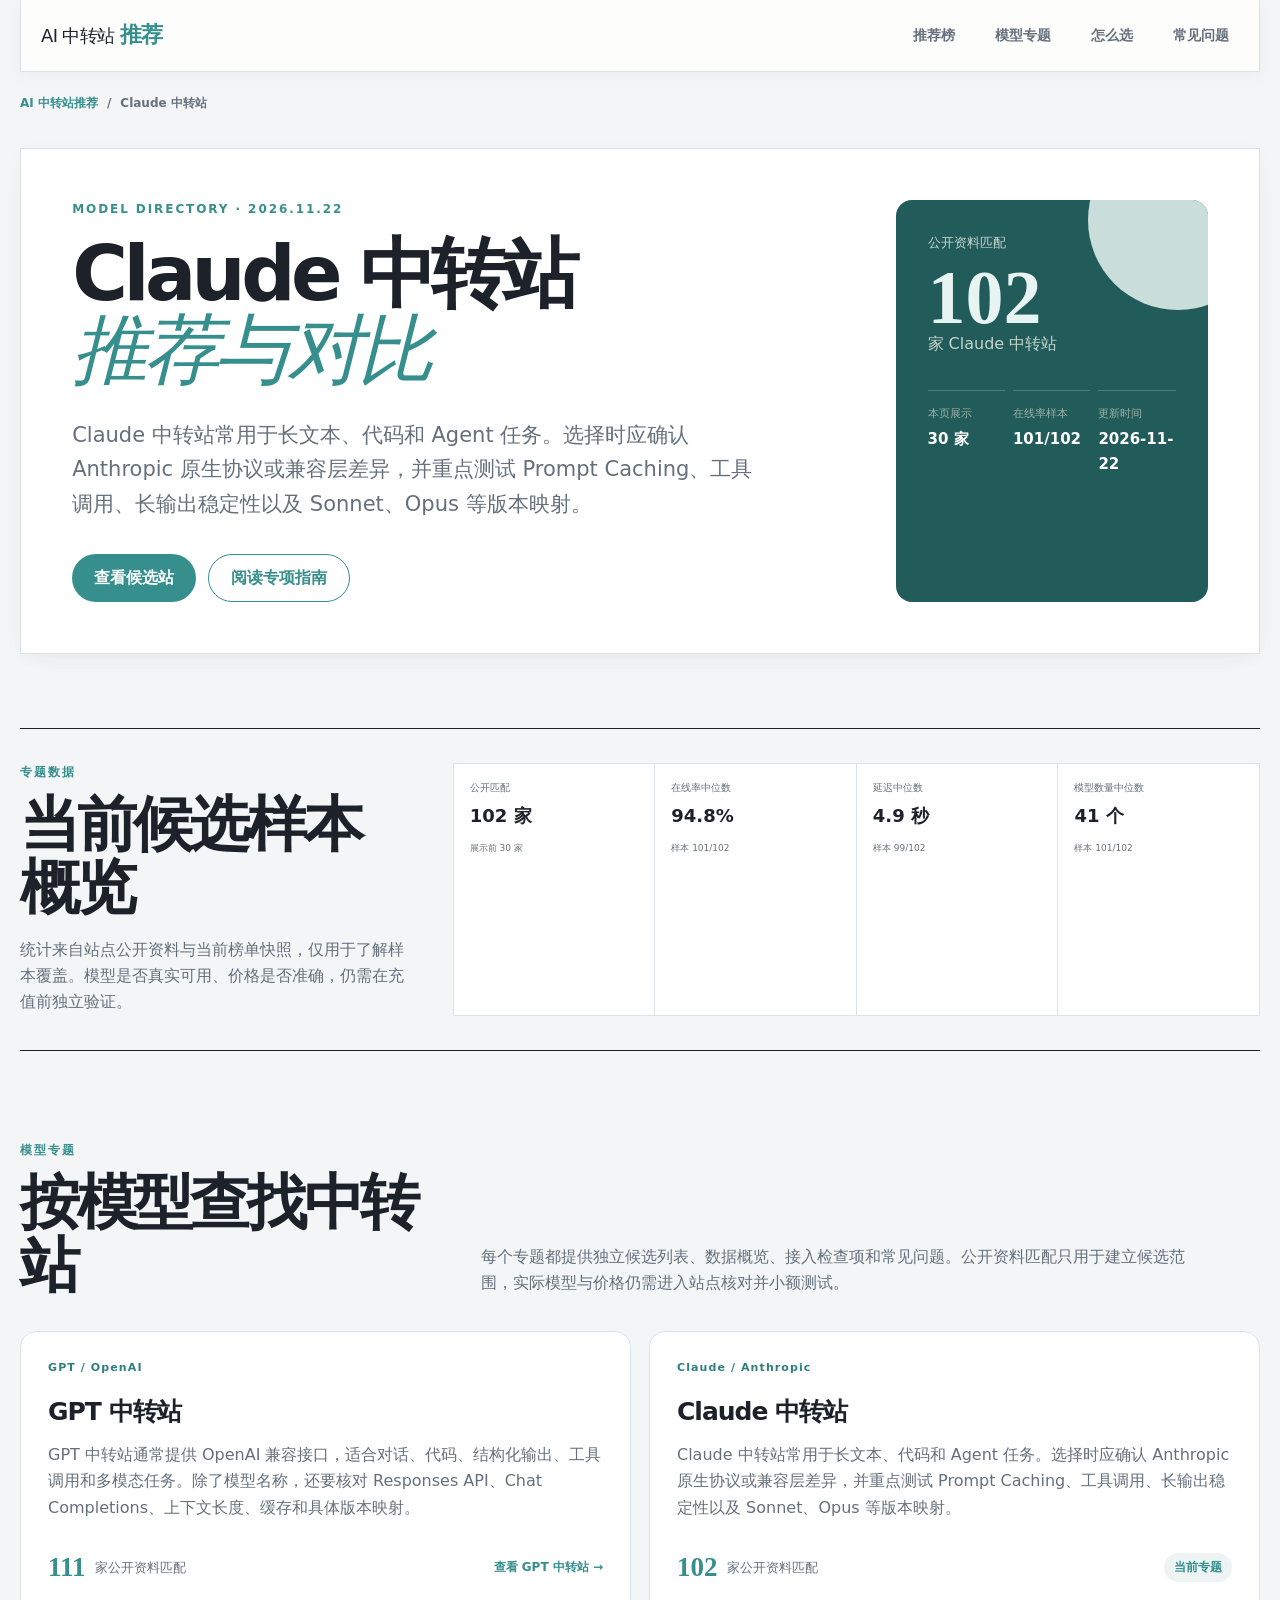
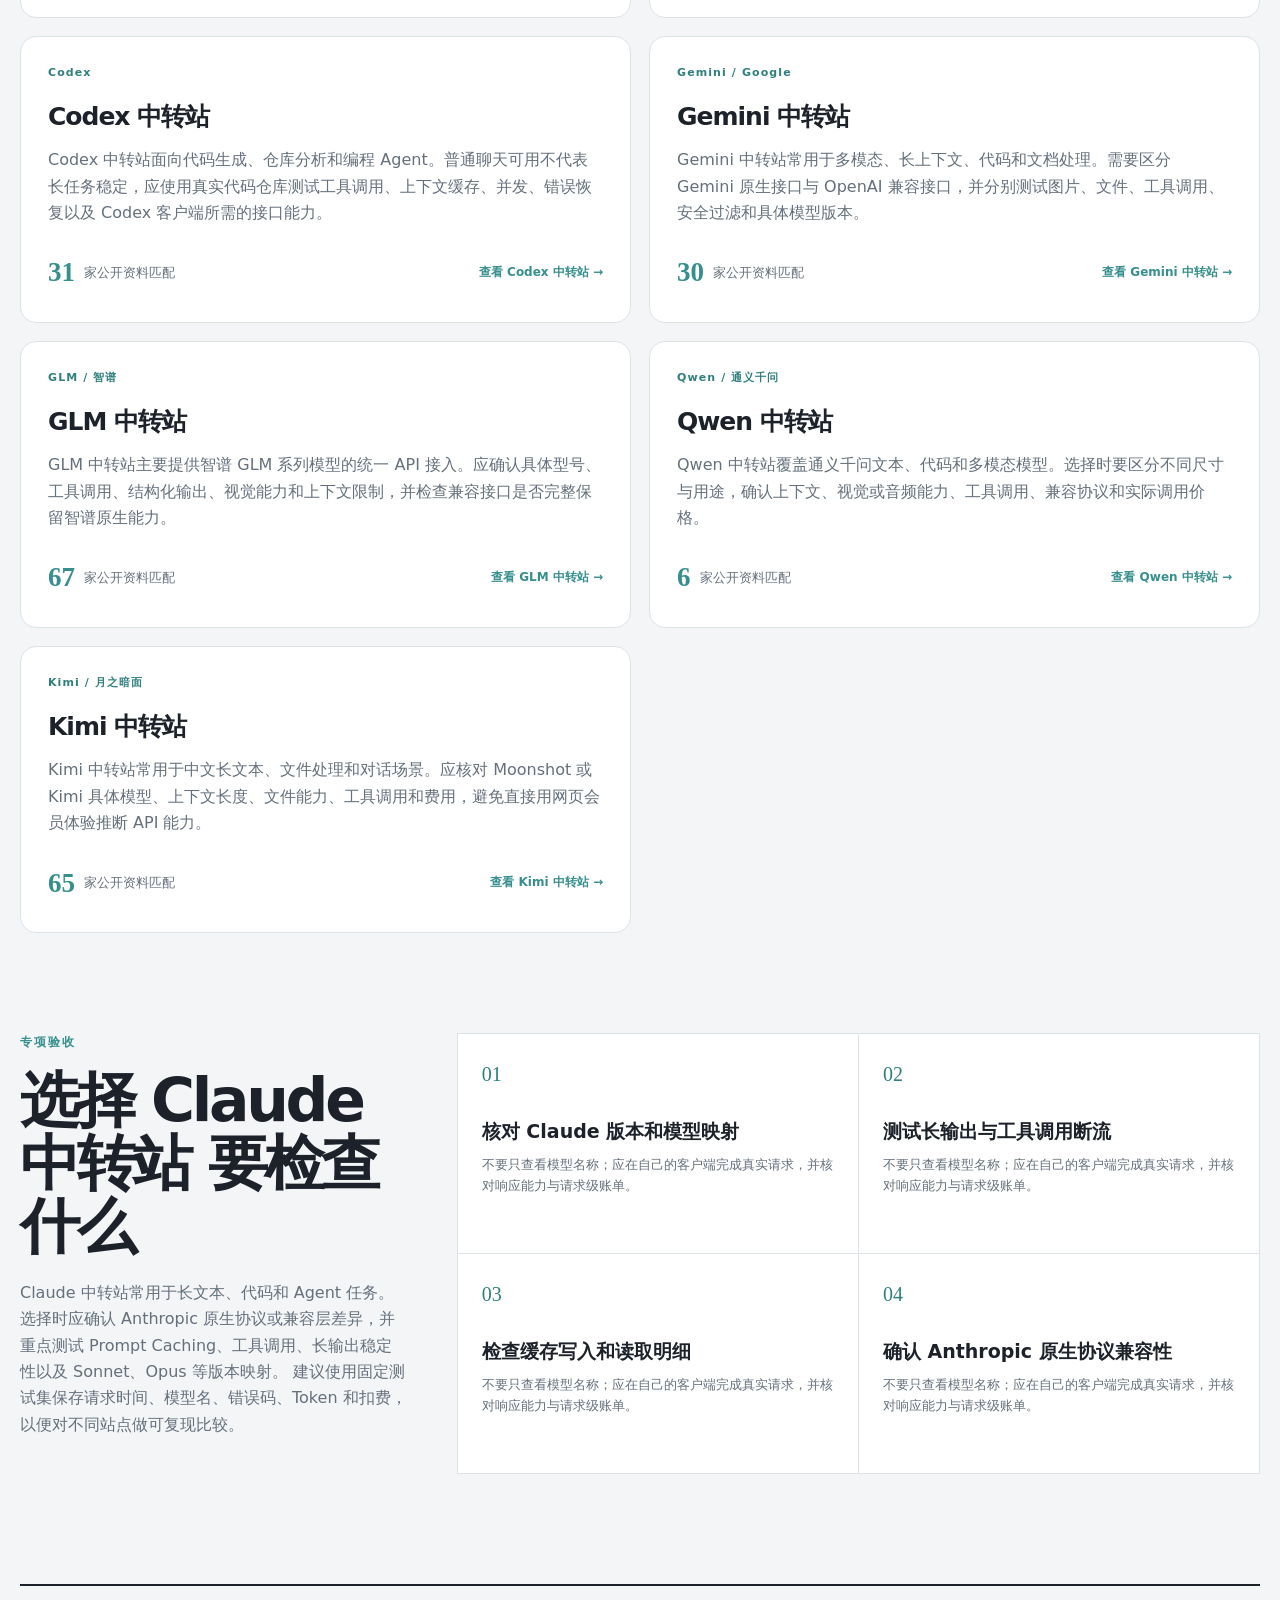
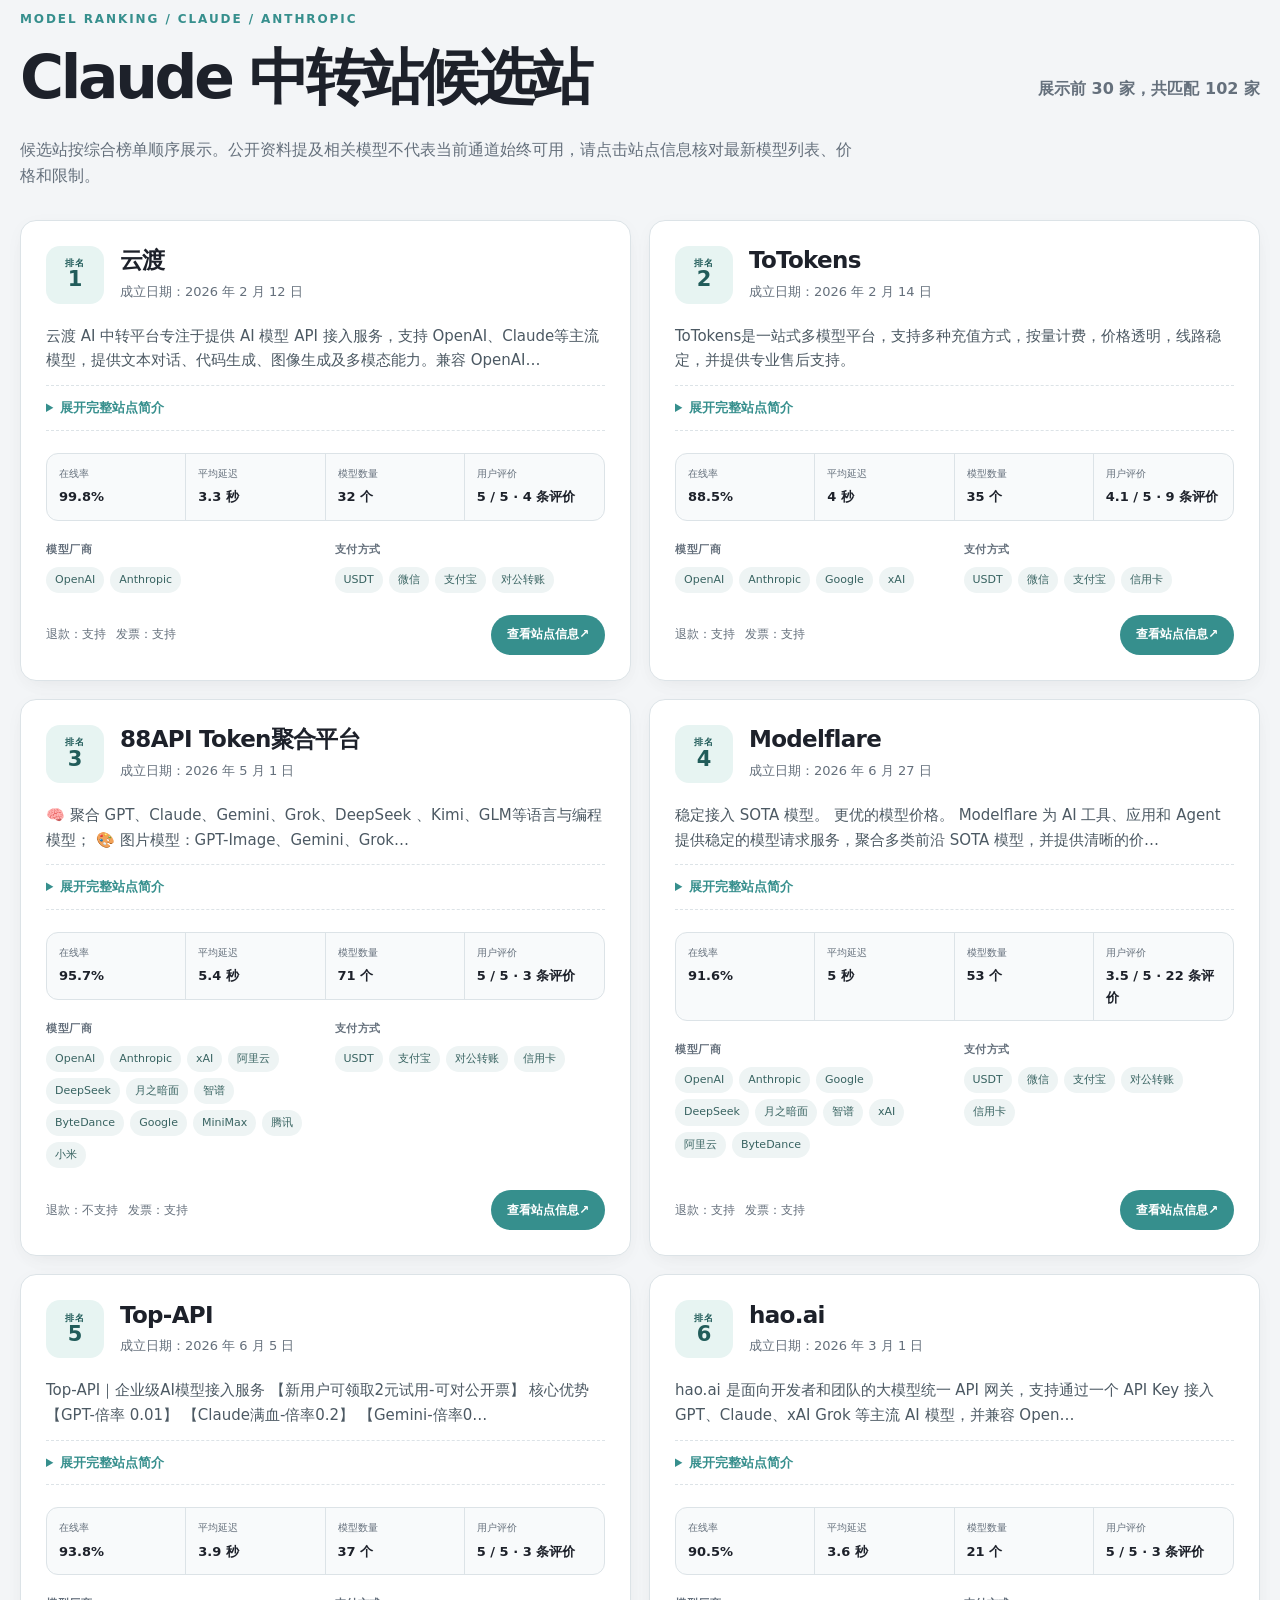
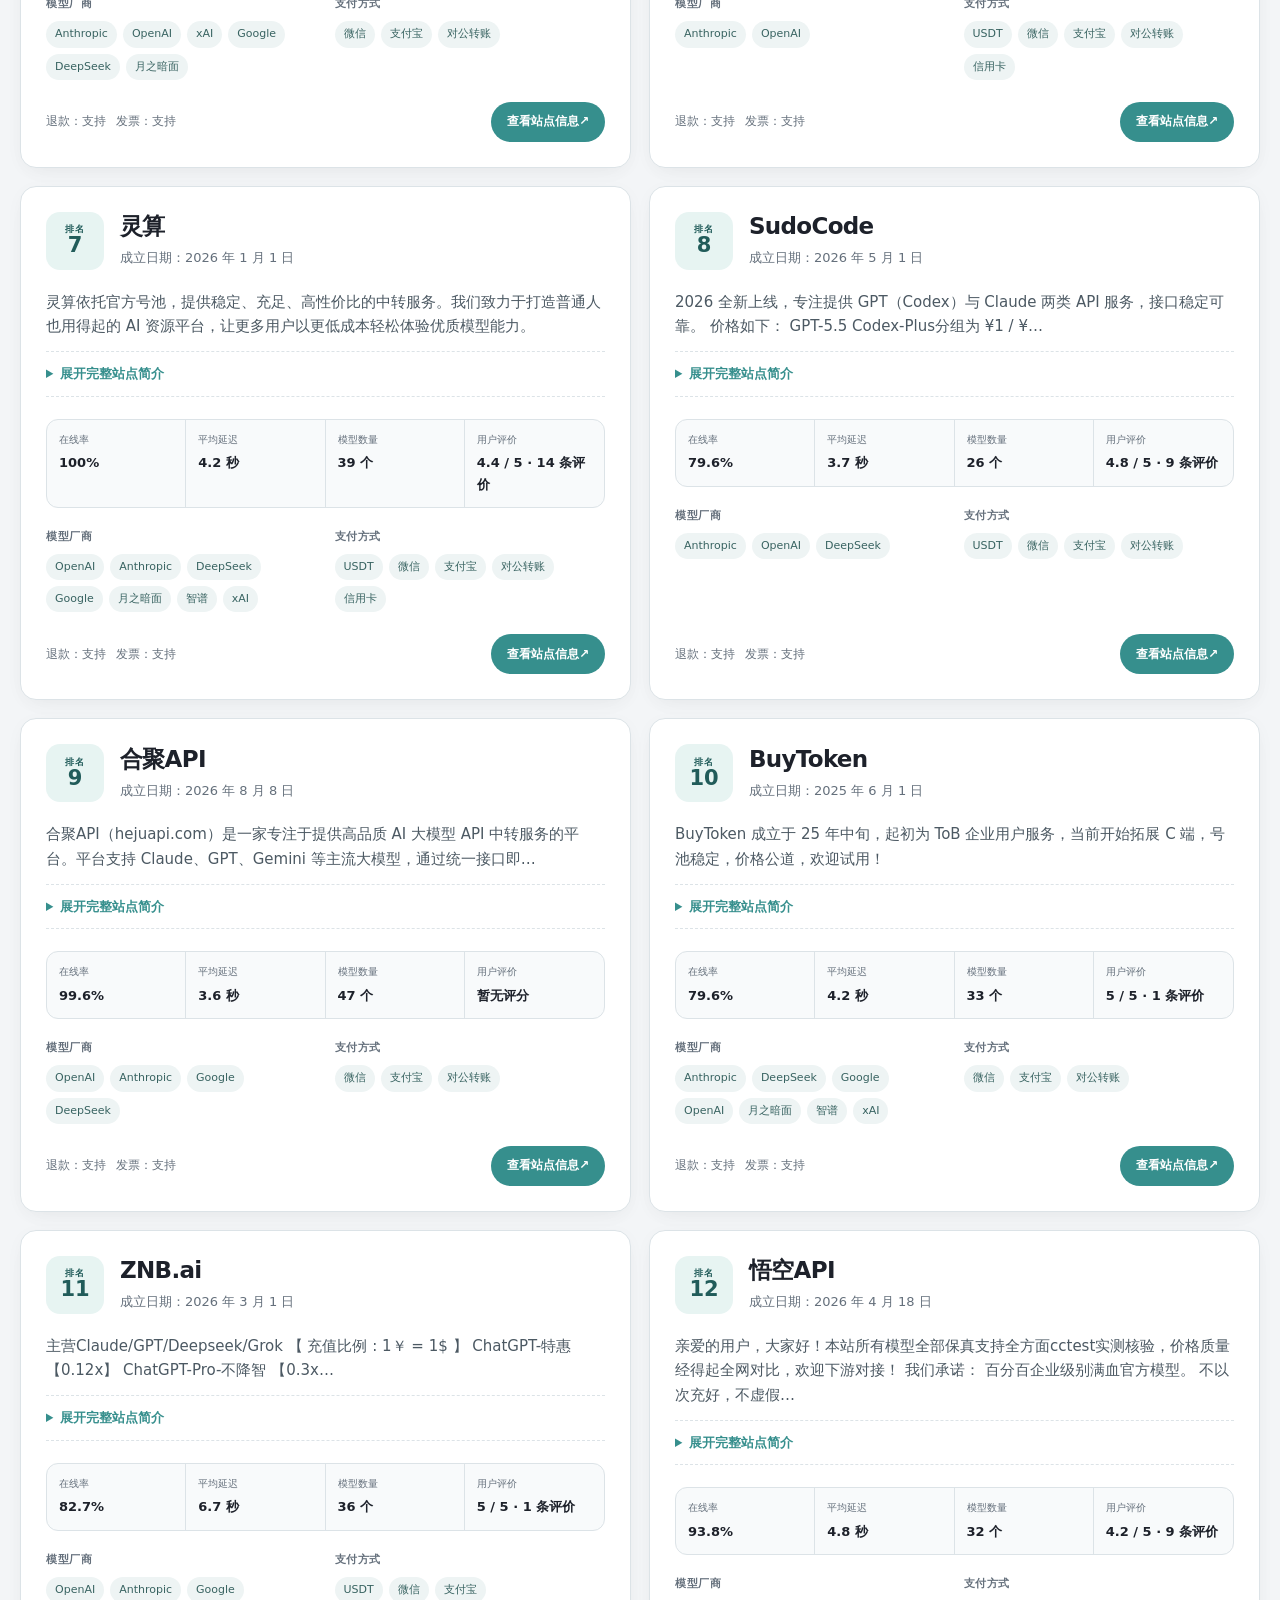
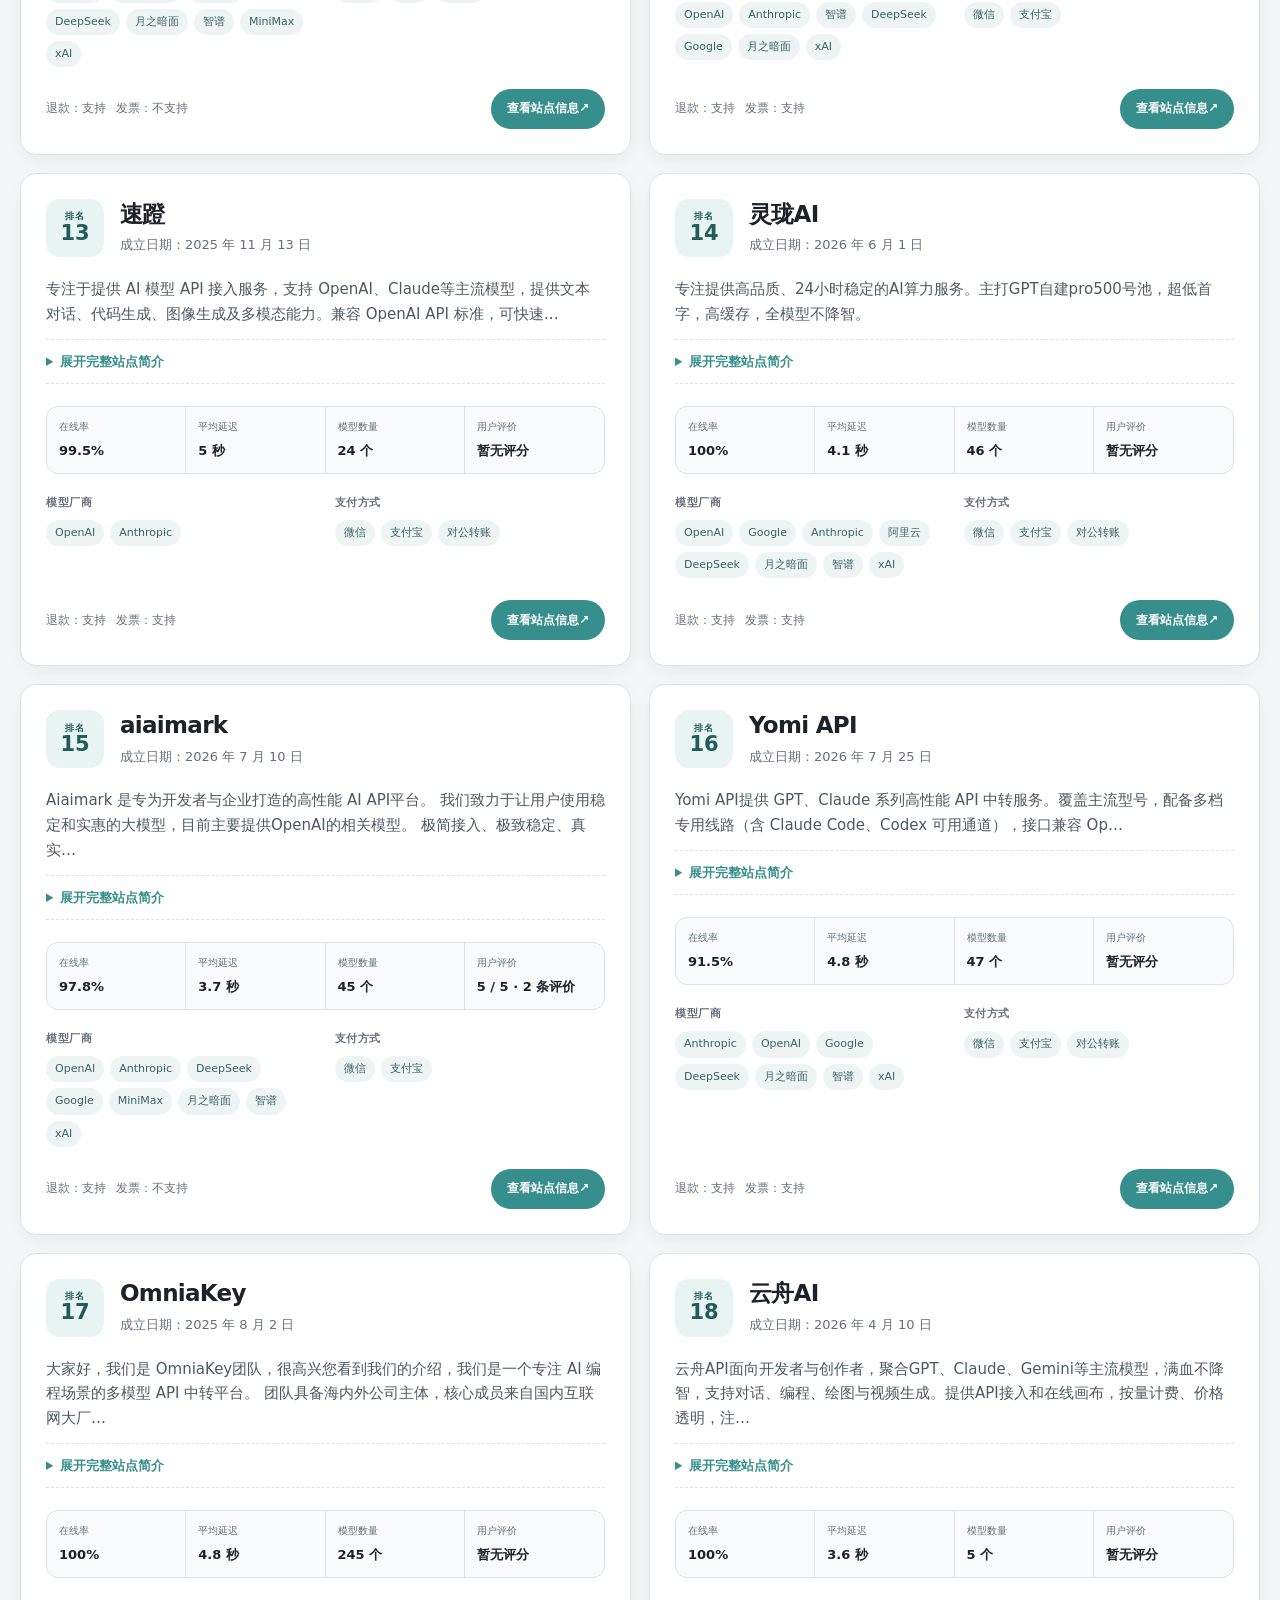
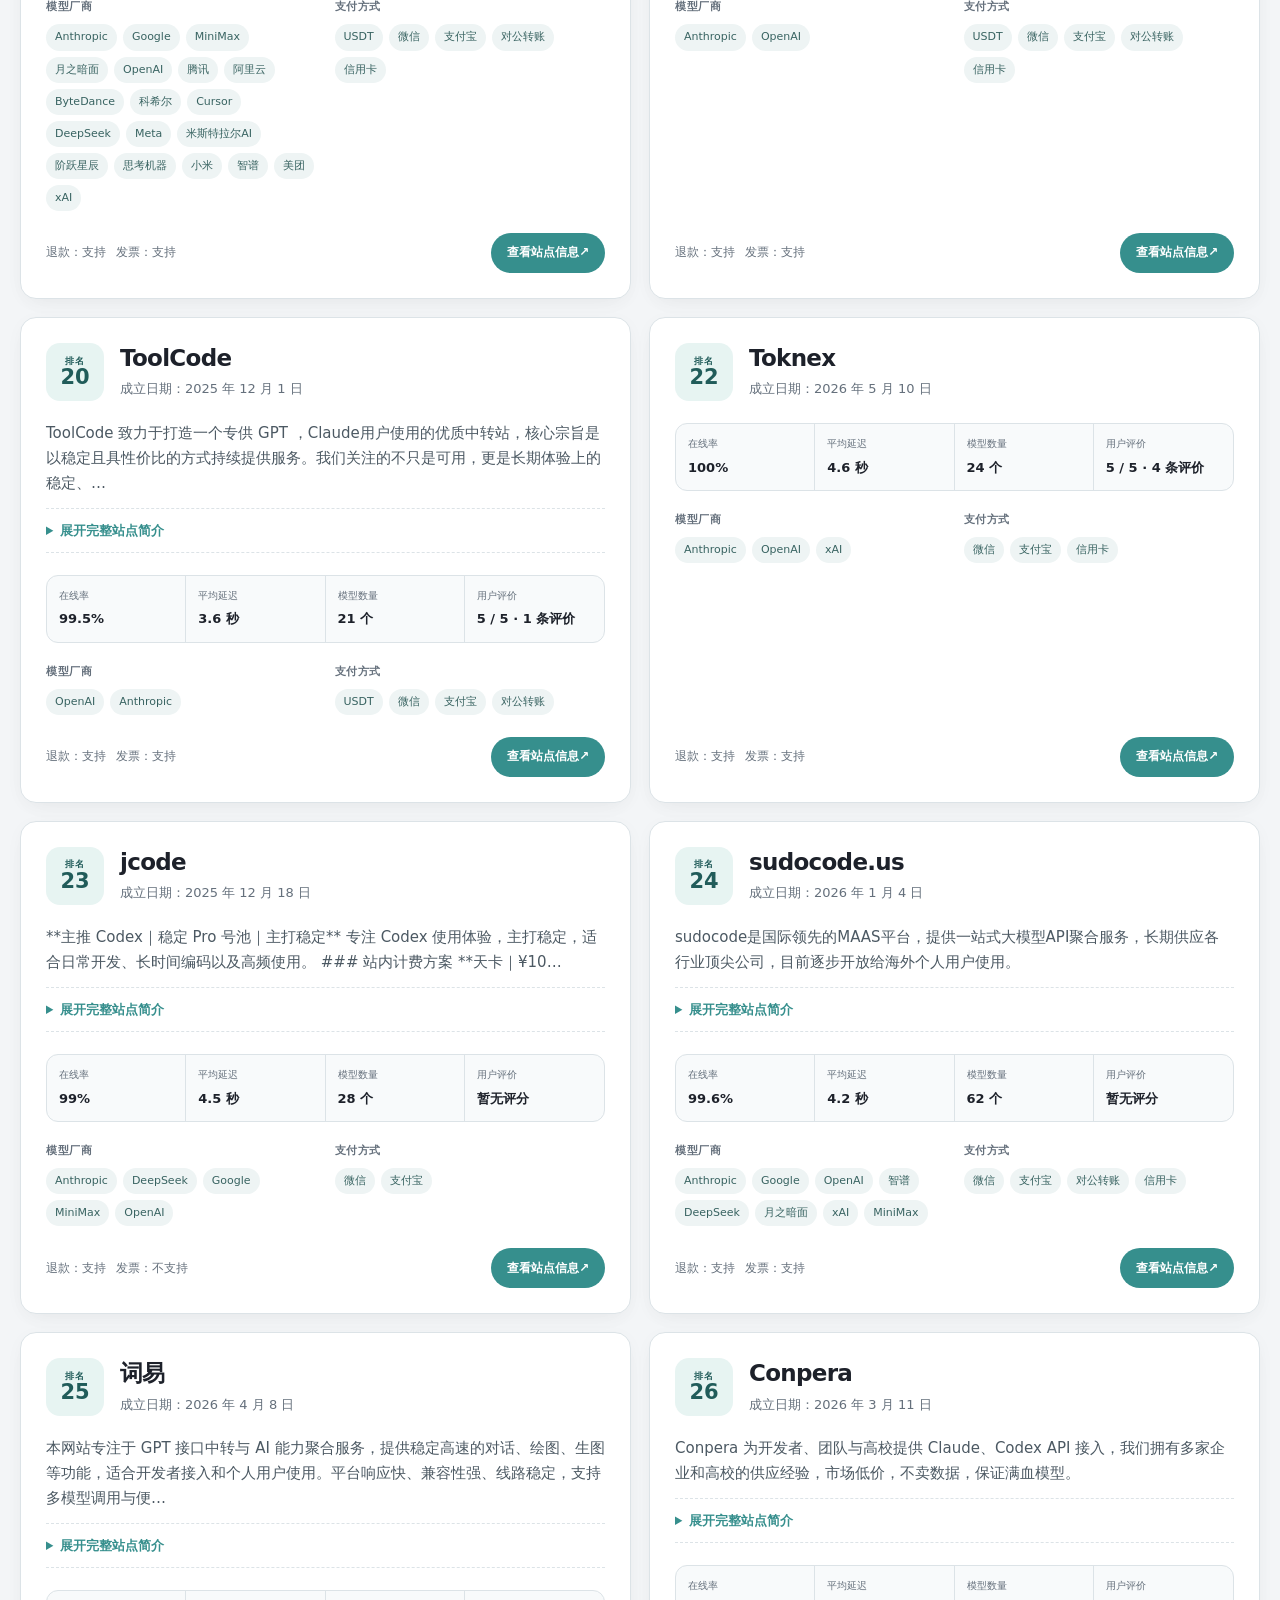
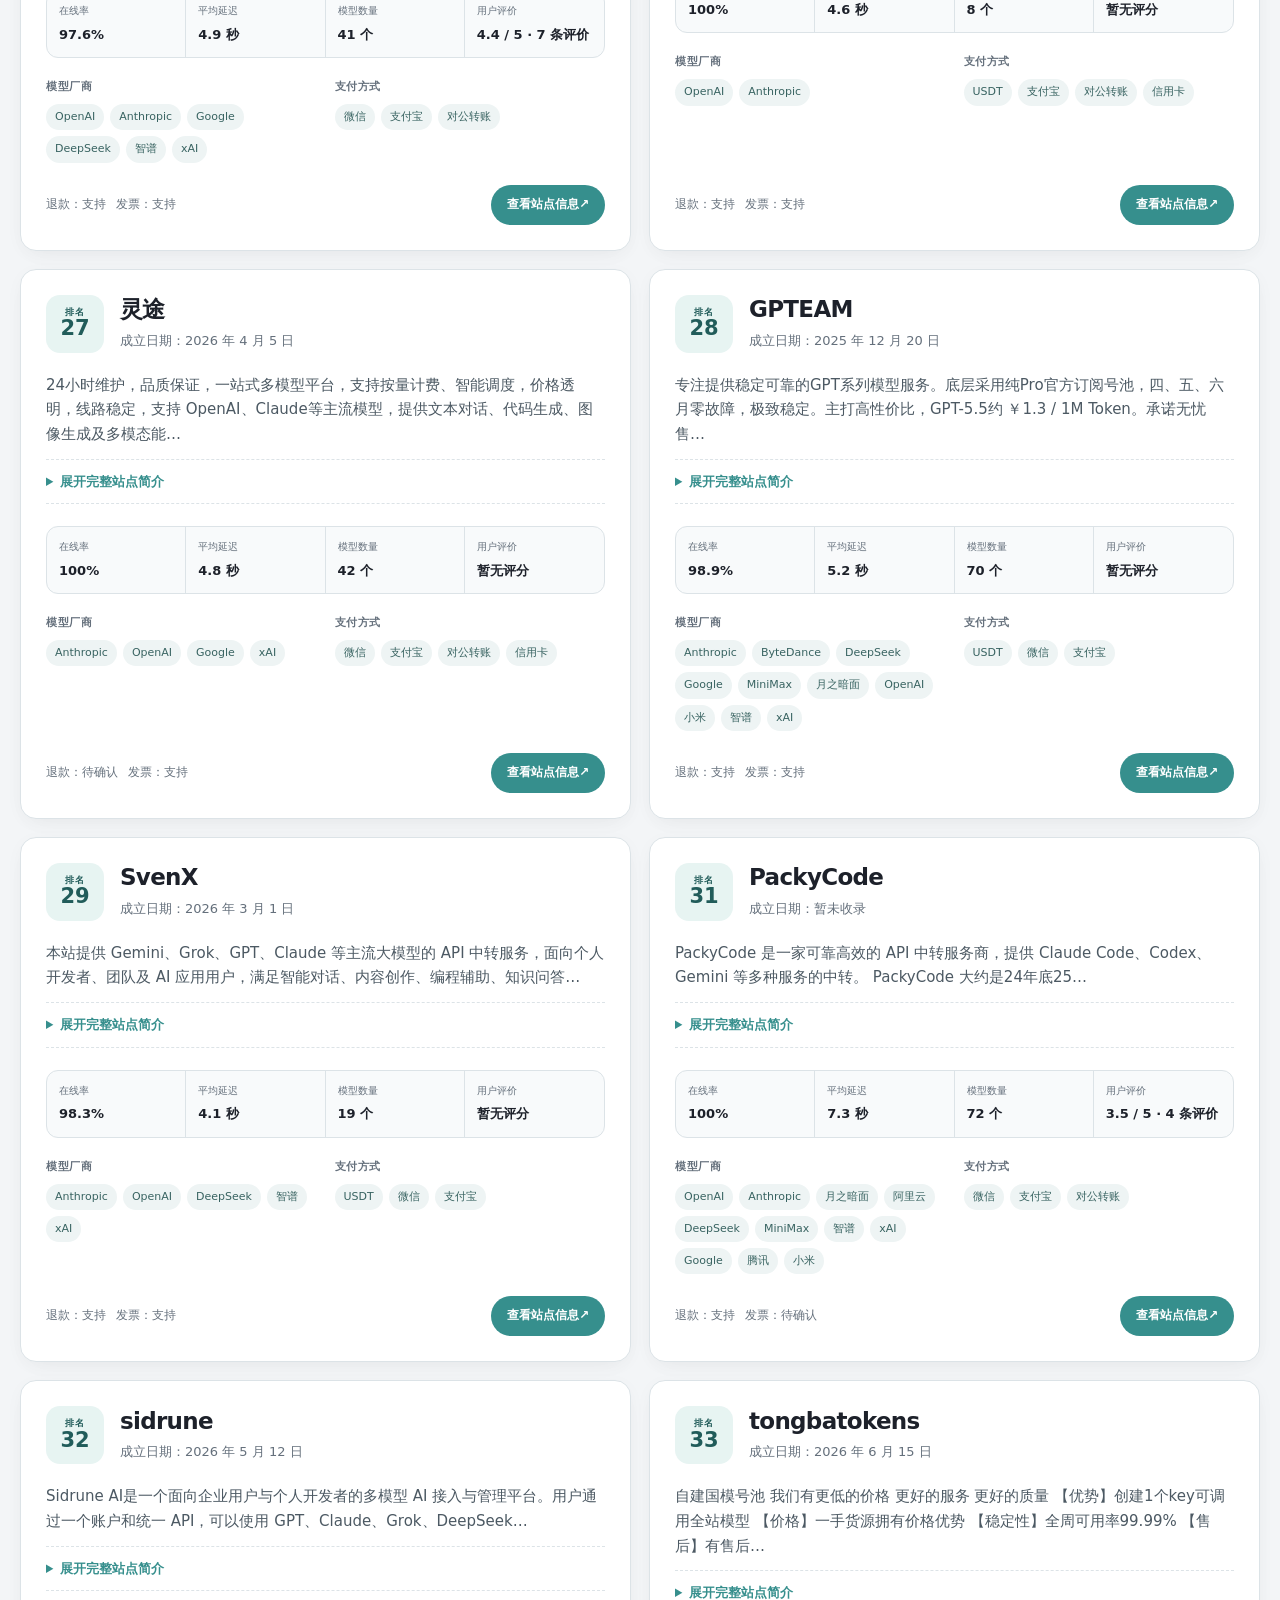
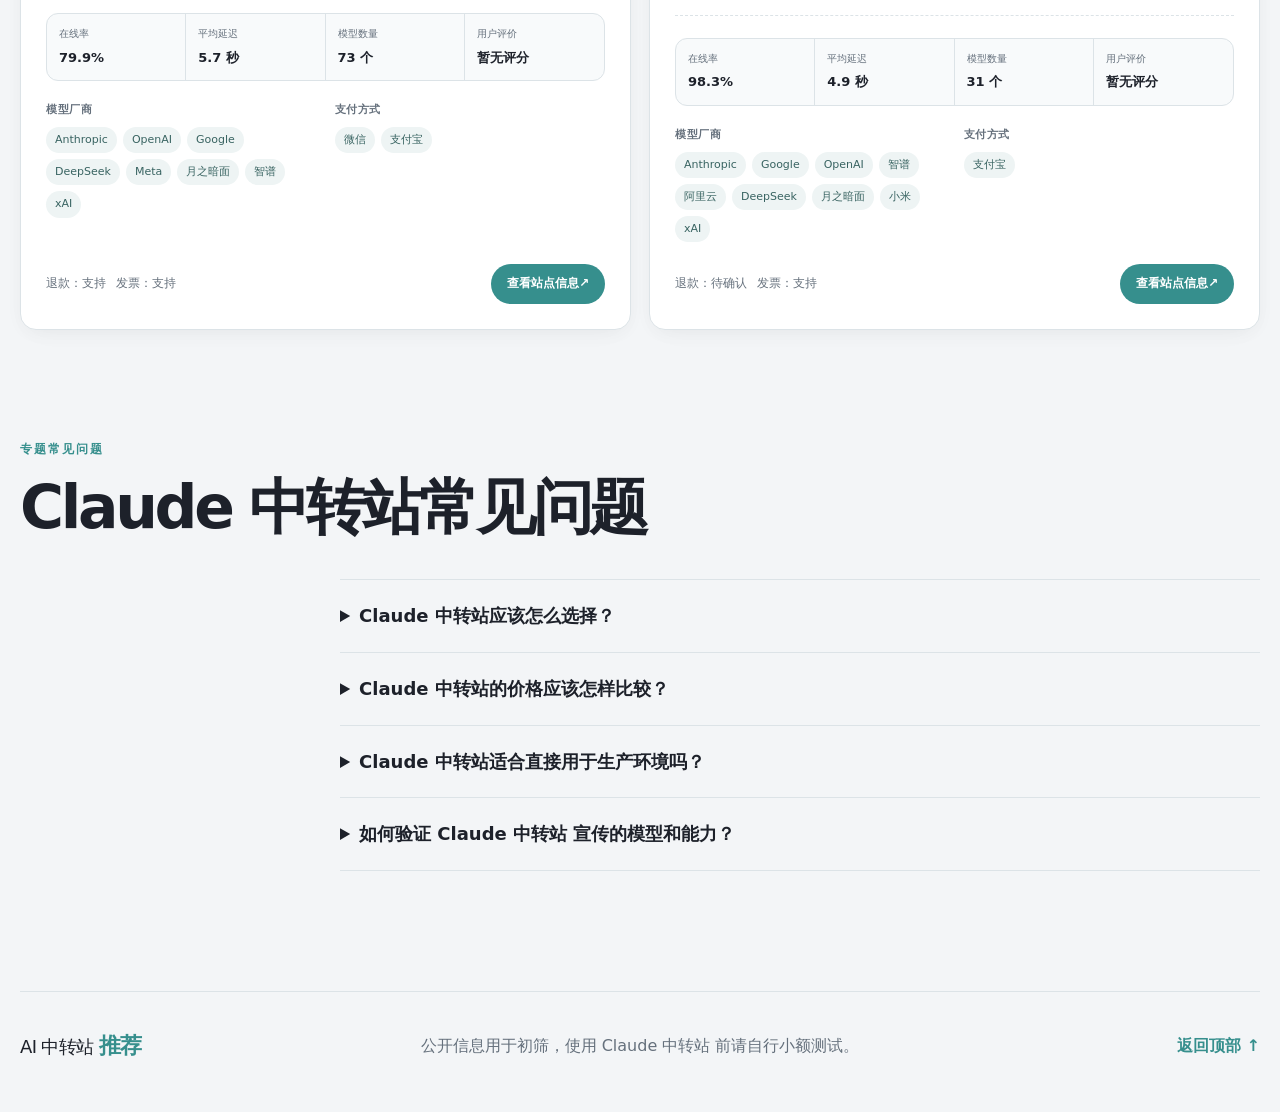
==== commit c36a5f50: "chore: update AI transit ranking" ====
--- a/claude-zhongzhuanzhan/index.html
+++ b/claude-zhongzhuanzhan/index.html
@@ -1 +1 @@
-<!doctype html><html lang="zh-CN"><head><meta charset="utf-8" /><meta name="viewport" content="width=device-width, initial-scale=1" /><title>Claude 中转站推荐｜102 家 AI API 中转站对比</title><meta name="description" content="Claude 中转站专题收录 102 家公开资料相关的 AI API 中转站，对比在线率、延迟、模型数量和服务信息，并提供接入验证、计费与安全选择指南。" /><meta name="robots" content="index, follow, max-image-preview:large, max-snippet:-1" /><meta name="theme-color" content="#f3f5f7" /><meta property="og:type" content="website" /><meta property="og:title" content="Claude 中转站推荐｜102 家 AI API 中转站对比" /><meta property="og:description" content="Claude 中转站专题收录 102 家公开资料相关的 AI API 中转站，对比在线率、延迟、模型数量和服务信息，并提供接入验证、计费与安全选择指南。" /><meta property="og:url" content="https://aizhongzhuanzhan.github.io/claude-zhongzhuanzhan/" /><meta property="og:site_name" content="AI 中转站推荐" /><meta property="og:locale" content="zh_CN" /><meta property="og:image" content="https://aizhongzhuanzhan.github.io/assets/og-image.svg" /><meta name="twitter:card" content="summary_large_image" /><meta name="twitter:title" content="Claude 中转站推荐｜102 家 AI API 中转站对比" /><meta name="twitter:description" content="Claude 中转站专题收录 102 家公开资料相关的 AI API 中转站，对比在线率、延迟、模型数量和服务信息，并提供接入验证、计费与安全选择指南。" /><meta name="twitter:image" content="https://aizhongzhuanzhan.github.io/assets/og-image.svg" /><link rel="canonical" href="https://aizhongzhuanzhan.github.io/claude-zhongzhuanzhan/" /><link rel="alternate" hreflang="zh-CN" href="https://aizhongzhuanzhan.github.io/claude-zhongzhuanzhan/" /><link rel="icon" href="../assets/favicon.svg" type="image/svg+xml" /><link rel="stylesheet" href="../assets/styles.min.css" /><script type="application/ld+json">{"@context":"https://schema.org","@graph":[{"@type":"WebSite","@id":"https://aizhongzhuanzhan.github.io/#website","url":"https://aizhongzhuanzhan.github.io/","name":"AI 中转站推荐","inLanguage":"zh-CN"},{"@type":"CollectionPage","@id":"https://aizhongzhuanzhan.github.io/claude-zhongzhuanzhan/#webpage","url":"https://aizhongzhuanzhan.github.io/claude-zhongzhuanzhan/","name":"Claude 中转站推荐｜102 家 AI API 中转站对比","description":"Claude 中转站专题收录 102 家公开资料相关的 AI API 中转站，对比在线率、延迟、模型数量和服务信息，并提供接入验证、计费与安全选择指南。","dateModified":"2026-11-21","inLanguage":"zh-CN","isPartOf":{"@id":"https://aizhongzhuanzhan.github.io/#website"},"breadcrumb":{"@id":"https://aizhongzhuanzhan.github.io/claude-zhongzhuanzhan/#breadcrumb"},"mainEntity":{"@id":"https://aizhongzhuanzhan.github.io/claude-zhongzhuanzhan/#ranking"}},{"@type":"BreadcrumbList","@id":"https://aizhongzhuanzhan.github.io/claude-zhongzhuanzhan/#breadcrumb","itemListElement":[{"@type":"ListItem","position":1,"name":"AI 中转站推荐","item":"https://aizhongzhuanzhan.github.io/"},{"@type":"ListItem","position":2,"name":"Claude 中转站","item":"https://aizhongzhuanzhan.github.io/claude-zhongzhuanzhan/"}]},{"@type":"ItemList","@id":"https://aizhongzhuanzhan.github.io/claude-zhongzhuanzhan/#ranking","name":"Claude 中转站候选列表","numberOfItems":102,"itemListOrder":"https://schema.org/ItemListOrderAscending","itemListElement":[{"@type":"ListItem","position":1,"item":{"@type":"Service","name":"88API Token聚合平台","url":"https://www.hvoyai.com/sites/88apiai/","description":"综合排名第 1；成立日期 2026-05-01；在线率 90%；平均延迟 5.3 秒；收录模型 73 个；用户评分 5/5（3 条评价）；退款政策：不支持；发票政策：支持。"}},{"@type":"ListItem","position":2,"item":{"@type":"Service","name":"灵算","url":"https://www.hvoyai.com/sites/lingsuansi/","description":"综合排名第 2；成立日期 2026-01-01；在线率 95%；平均延迟 4.8 秒；收录模型 39 个；用户评分 4.4/5（14 条评价）；退款政策：支持；发票政策：支持。"}},{"@type":"ListItem","position":3,"item":{"@type":"Service","name":"云渡","url":"https://www.hvoyai.com/sites/yundulol/","description":"综合排名第 3；成立日期 2026-02-12；在线率 94.4%；平均延迟 4.2 秒；收录模型 32 个；用户评分 5/5（4 条评价）；退款政策：支持；发票政策：支持。"}},{"@type":"ListItem","position":4,"item":{"@type":"Service","name":"ToTokens","url":"https://www.hvoyai.com/sites/totokenscc/","description":"综合排名第 4；成立日期 2026-02-14；在线率 85%；平均延迟 3.8 秒；收录模型 35 个；用户评分 4.1/5（9 条评价）；退款政策：支持；发票政策：支持。"}},{"@type":"ListItem","position":5,"item":{"@type":"Service","name":"Modelflare","url":"https://www.hvoyai.com/sites/originmodelflaredev/","description":"综合排名第 5；成立日期 2026-06-27；在线率 89%；平均延迟 5.8 秒；收录模型 53 个；用户评分 3.4/5（21 条评价）；退款政策：支持；发票政策：支持。"}},{"@type":"ListItem","position":6,"item":{"@type":"Service","name":"hao.ai","url":"https://www.hvoyai.com/sites/haoai/","description":"综合排名第 6；成立日期 2026-03-01；在线率 77.8%；平均延迟 3.7 秒；收录模型 21 个；用户评分 5/5（3 条评价）；退款政策：支持；发票政策：支持。"}},{"@type":"ListItem","position":7,"item":{"@type":"Service","name":"速蹬","url":"https://www.hvoyai.com/sites/sudengcc/","description":"综合排名第 7；成立日期 2025-11-13；在线率 94.1%；平均延迟 4.7 秒；收录模型 24 个；退款政策：支持；发票政策：支持。"}},{"@type":"ListItem","position":8,"item":{"@type":"Service","name":"ToolCode","url":"https://www.hvoyai.com/sites/toolcodecc/","description":"综合排名第 8；成立日期 2025-12-01；在线率 92.8%；平均延迟 3.7 秒；收录模型 21 个；用户评分 5/5（1 条评价）；退款政策：支持；发票政策：支持。"}},{"@type":"ListItem","position":9,"item":{"@type":"Service","name":"Top-API","url":"https://www.hvoyai.com/sites/apitopcom/","description":"综合排名第 9；成立日期 2026-06-05；在线率 89.2%；平均延迟 4.4 秒；收录模型 37 个；用户评分 5/5（3 条评价）；退款政策：支持；发票政策：支持。"}},{"@type":"ListItem","position":10,"item":{"@type":"Service","name":"合聚API","url":"https://www.hvoyai.com/sites/hejuapicom/","description":"综合排名第 10；成立日期 2026-08-08；在线率 95.1%；平均延迟 3.6 秒；收录模型 42 个；退款政策：支持；发票政策：支持。"}},{"@type":"ListItem","position":11,"item":{"@type":"Service","name":"SudoCode","url":"https://www.hvoyai.com/sites/sudocodechat/","description":"综合排名第 11；成立日期 2026-05-01；在线率 77.2%；平均延迟 4 秒；收录模型 26 个；用户评分 4.8/5（9 条评价）；退款政策：支持；发票政策：支持。"}},{"@type":"ListItem","position":12,"item":{"@type":"Service","name":"aiaimark","url":"https://www.hvoyai.com/sites/aiaimarkcom/","description":"综合排名第 12；成立日期 2026-07-10；在线率 93.4%；平均延迟 3.9 秒；收录模型 45 个；用户评分 5/5（2 条评价）；退款政策：支持；发票政策：不支持。"}},{"@type":"ListItem","position":13,"item":{"@type":"Service","name":"ZNB.ai","url":"https://www.hvoyai.com/sites/znbcodecom/","description":"综合排名第 13；成立日期 2026-03-01；在线率 85.1%；平均延迟 6.9 秒；收录模型 36 个；用户评分 5/5（1 条评价）；退款政策：支持；发票政策：不支持。"}},{"@type":"ListItem","position":14,"item":{"@type":"Service","name":"BuyToken","url":"https://www.hvoyai.com/sites/buytokenwork/","description":"综合排名第 14；成立日期 2025-06-01；在线率 73.4%；平均延迟 5 秒；收录模型 33 个；用户评分 5/5（1 条评价）；退款政策：支持；发票政策：支持。"}},{"@type":"ListItem","position":15,"item":{"@type":"Service","name":"灵珑AI","url":"https://www.hvoyai.com/sites/linlongscom/","description":"综合排名第 15；成立日期 2026-06-01；在线率 94.9%；平均延迟 4.4 秒；收录模型 46 个；退款政策：支持；发票政策：支持。"}},{"@type":"ListItem","position":16,"item":{"@type":"Service","name":"sudocode.us","url":"https://www.hvoyai.com/sites/sudocodeus/","description":"综合排名第 16；成立日期 2026-01-04；在线率 94.5%；平均延迟 4.1 秒；收录模型 62 个；退款政策：支持；发票政策：支持。"}},{"@type":"ListItem","position":17,"item":{"@type":"Service","name":"悟空API","url":"https://www.hvoyai.com/sites/wkapipro/","description":"综合排名第 17；成立日期 2026-04-18；在线率 82.3%；平均延迟 4.8 秒；收录模型 32 个；用户评分 4.2/5（9 条评价）；退款政策：支持；发票政策：支持。"}},{"@type":"ListItem","position":18,"item":{"@type":"Service","name":"OmniaKey","url":"https://www.hvoyai.com/sites/omniakeycom/","description":"综合排名第 20；成立日期 2025-08-02；在线率 95.5%；平均延迟 5 秒；收录模型 247 个；退款政策：支持；发票政策：支持。"}},{"@type":"ListItem","position":19,"item":{"@type":"Service","name":"GPTEAM","url":"https://www.hvoyai.com/sites/portalgpteamservicescom/","description":"综合排名第 21；成立日期 2025-12-20；在线率 95.1%；平均延迟 4.9 秒；收录模型 70 个；退款政策：支持；发票政策：支持。"}},{"@type":"ListItem","position":20,"item":{"@type":"Service","name":"ModCon","url":"https://www.hvoyai.com/sites/modcontop/","description":"综合排名第 22；成立日期 2025-11-07；在线率 94%；平均延迟 4.7 秒；收录模型 17 个；用户评分 5/5（3 条评价）；退款政策：支持。"}},{"@type":"ListItem","position":21,"item":{"@type":"Service","name":"云舟AI","url":"https://www.hvoyai.com/sites/yunzhouapicom/","description":"综合排名第 24；成立日期 2026-04-10；在线率 92.4%；平均延迟 4.1 秒；收录模型 5 个；退款政策：支持；发票政策：支持。"}},{"@type":"ListItem","position":22,"item":{"@type":"Service","name":"Toknex","url":"https://www.hvoyai.com/sites/toknexme/","description":"综合排名第 25；成立日期 2026-05-10；在线率 94.8%；平均延迟 4.3 秒；收录模型 24 个；用户评分 5/5（4 条评价）；退款政策：支持；发票政策：支持。"}},{"@type":"ListItem","position":23,"item":{"@type":"Service","name":"灵途","url":"https://www.hvoyai.com/sites/lingtuapinet/","description":"综合排名第 26；成立日期 2026-04-05；在线率 96.1%；平均延迟 5.2 秒；收录模型 42 个；发票政策：支持。"}},{"@type":"ListItem","position":24,"item":{"@type":"Service","name":"SevnX","url":"https://www.hvoyai.com/sites/sevnxlol/","description":"综合排名第 27；成立日期 2026-05-01；在线率 94%；平均延迟 5 秒；收录模型 12 个；用户评分 5/5（5 条评价）；发票政策：支持。"}},{"@type":"ListItem","position":25,"item":{"@type":"Service","name":"PackyCode","url":"https://www.hvoyai.com/sites/packyapiai/","description":"综合排名第 28；在线率 93.2%；平均延迟 6.2 秒；收录模型 75 个；用户评分 3.5/5（4 条评价）；退款政策：支持。"}},{"@type":"ListItem","position":26,"item":{"@type":"Service","name":"8sToken","url":"https://www.hvoyai.com/sites/8stokencom/","description":"综合排名第 29；成立日期 2026-01-01；在线率 94.6%；平均延迟 4.4 秒；收录模型 72 个；用户评分 5/5（9 条评价）；退款政策：支持；发票政策：支持。"}},{"@type":"ListItem","position":27,"item":{"@type":"Service","name":"jcode","url":"https://www.hvoyai.com/sites/jcodecc/","description":"综合排名第 30；成立日期 2025-12-18；在线率 93.6%；平均延迟 5.2 秒；收录模型 28 个；退款政策：支持；发票政策：不支持。"}},{"@type":"ListItem","position":28,"item":{"@type":"Service","name":"SvenX","url":"https://www.hvoyai.com/sites/svenxtop/","description":"综合排名第 31；成立日期 2026-03-01；在线率 95.3%；平均延迟 4.7 秒；收录模型 20 个；退款政策：支持；发票政策：支持。"}},{"@type":"ListItem","position":29,"item":{"@type":"Service","name":"词易","url":"https://www.hvoyai.com/sites/chiyicncom/","description":"综合排名第 32；成立日期 2026-04-08；在线率 94.4%；平均延迟 5.2 秒；收录模型 41 个；用户评分 4.4/5（7 条评价）；退款政策：支持；发票政策：支持。"}},{"@type":"ListItem","position":30,"item":{"@type":"Service","name":"onepay","url":"https://www.hvoyai.com/sites/onepayapinet/","description":"综合排名第 33；成立日期 2026-05-08；在线率 95.5%；平均延迟 5.4 秒；收录模型 43 个；发票政策：支持。"}}]},{"@type":"FAQPage","@id":"https://aizhongzhuanzhan.github.io/claude-zhongzhuanzhan/#faq","mainEntity":[{"@type":"Question","name":"Claude 中转站应该怎么选择？","acceptedAnswer":{"@type":"Answer","text":"先确认候选站明确支持所需模型和接口，再用自己的真实任务测试流式输出、工具调用、上下文、成功率和账单。重点完成：核对 Claude 版本和模型映射；测试长输出与工具调用断流；检查缓存写入和读取明细；确认 Anthropic 原生协议兼容性。不要只依据首页价格或一次短对话决定长期使用。"}},{"@type":"Question","name":"Claude 中转站的价格应该怎样比较？","acceptedAnswer":{"@type":"Answer","text":"统一换算人民币充值比例、输入价格、输出价格、缓存读写、模型倍率和用户分组倍率，再复算一条实际请求。面板显示为美元不代表等同官方美元，低倍率也不代表所有模型和渠道采用相同价格。"}},{"@type":"Question","name":"Claude 中转站适合直接用于生产环境吗？","acceptedAnswer":{"@type":"Answer","text":"个人学习和能够随时迁移的任务可以先小额测试。生产环境还要评估数据隐私、运营主体、日志政策、限流、故障公告和备用供应商；涉及敏感数据或强 SLA 时，应优先考虑官方 API 或可签约的企业服务。"}},{"@type":"Question","name":"如何验证 Claude 中转站 宣传的模型和能力？","acceptedAnswer":{"@type":"Answer","text":"使用固定测试集核对模型标识、上下文、流式响应、工具调用和账单模型名，并完成专项验证：核对 Claude 版本和模型映射；测试长输出与工具调用断流；检查缓存写入和读取明细；确认 Anthropic 原生协议兼容性。模型自报身份不能作为证据，关键能力缺失或账单无法复算时应暂停继续充值。"}}]}]}</script><script>var _hmt = _hmt || [];(function() {var hm = document.createElement("script");hm.src = "https://hm.baidu.com/hm.js?a95d0c92950541b137908250283f3d91";var s = document.getElementsByTagName("script")[0];s.parentNode.insertBefore(hm, s);})();</script></head><body><a class="skip-link" href="#main">跳到主要内容</a><header class="topbar"><a class="wordmark" href="../" aria-label="AI 中转站推荐首页"><span>AI 中转站</span><strong>推荐</strong></a><nav aria-label="主要导航"><a href="../#ranking">推荐榜</a><a href="../#topics">模型专题</a><a href="../#guide">怎么选</a><a href="../#faq">常见问题</a></nav></header><main id="main"><nav class="breadcrumbs" aria-label="面包屑"><a href="../">AI 中转站推荐</a><span aria-hidden="true">/</span><span aria-current="page">Claude 中转站</span></nav><section class="hero topic-hero"><div class="hero__copy"><p class="eyebrow">MODEL DIRECTORY · 2026.11.21</p><h1>Claude 中转站<br /><em>推荐与对比</em></h1><p class="hero-copy">Claude 中转站常用于长文本、代码和 Agent 任务。选择时应确认 Anthropic 原生协议或兼容层差异，并重点测试 Prompt Caching、工具调用、长输出稳定性以及 Sonnet、Opus 等版本映射。</p><div class="hero-actions"><a href="#topic-ranking">查看候选站</a><a href="#topic-guide">阅读专项指南</a></div></div><aside class="hero__panel" aria-label="专题概览"><p>公开资料匹配</p><strong>102</strong><span>家 Claude 中转站</span><dl><div><dt>本页展示</dt><dd>30 家</dd></div><div><dt>在线率样本</dt><dd>100/102</dd></div><div><dt>更新时间</dt><dd>2026-11-21</dd></div></dl></aside></section><section class="topic-overview" aria-labelledby="topic-overview-title"><div><p class="section-kicker">专题数据</p><h2 id="topic-overview-title">当前候选样本概览</h2><p>统计来自站点公开资料与当前榜单快照，仅用于了解样本覆盖。模型是否真实可用、价格是否准确，仍需在充值前独立验证。</p></div><dl class="topic-stat-grid"><div><dt>公开匹配</dt><dd>102 家</dd><small>展示前 30 家</small></div><div><dt>在线率中位数</dt><dd>89.1%</dd><small>样本 100/102</small></div><div><dt>延迟中位数</dt><dd>5.2 秒</dd><small>样本 97/102</small></div><div><dt>模型数量中位数</dt><dd>40.5 个</dd><small>样本 100/102</small></div></dl></section><section class="topic-directory" id="topics" aria-labelledby="topics-title"><div class="topic-directory__head"><div><p class="section-kicker">模型专题</p><h2 id="topics-title">按模型查找中转站</h2></div><p>每个专题都提供独立候选列表、数据概览、接入检查项和常见问题。公开资料匹配只用于建立候选范围，实际模型与价格仍需进入站点核对并小额测试。</p></div><div class="topic-directory__grid"><article><span>GPT / OpenAI</span><h3>GPT 中转站</h3><p>GPT 中转站通常提供 OpenAI 兼容接口，适合对话、代码、结构化输出、工具调用和多模态任务。除了模型名称，还要核对 Responses API、Chat Completions、上下文长度、缓存和具体版本映射。</p><div><strong>110</strong><small>家公开资料匹配</small><a href="/gpt-zhongzhuanzhan/">查看 GPT 中转站 →</a></div></article><article><span>Claude / Anthropic</span><h3>Claude 中转站</h3><p>Claude 中转站常用于长文本、代码和 Agent 任务。选择时应确认 Anthropic 原生协议或兼容层差异，并重点测试 Prompt Caching、工具调用、长输出稳定性以及 Sonnet、Opus 等版本映射。</p><div><strong>102</strong><small>家公开资料匹配</small><span class="topic-directory__current" aria-current="page">当前专题</span></div></article><article><span>Codex</span><h3>Codex 中转站</h3><p>Codex 中转站面向代码生成、仓库分析和编程 Agent。普通聊天可用不代表长任务稳定，应使用真实代码仓库测试工具调用、上下文缓存、并发、错误恢复以及 Codex 客户端所需的接口能力。</p><div><strong>32</strong><small>家公开资料匹配</small><a href="/codex-zhongzhuanzhan/">查看 Codex 中转站 →</a></div></article><article><span>Gemini / Google</span><h3>Gemini 中转站</h3><p>Gemini 中转站常用于多模态、长上下文、代码和文档处理。需要区分 Gemini 原生接口与 OpenAI 兼容接口，并分别测试图片、文件、工具调用、安全过滤和具体模型版本。</p><div><strong>30</strong><small>家公开资料匹配</small><a href="/gemini-zhongzhuanzhan/">查看 Gemini 中转站 →</a></div></article><article><span>GLM / 智谱</span><h3>GLM 中转站</h3><p>GLM 中转站主要提供智谱 GLM 系列模型的统一 API 接入。应确认具体型号、工具调用、结构化输出、视觉能力和上下文限制，并检查兼容接口是否完整保留智谱原生能力。</p><div><strong>65</strong><small>家公开资料匹配</small><a href="/glm-zhongzhuanzhan/">查看 GLM 中转站 →</a></div></article><article><span>Qwen / 通义千问</span><h3>Qwen 中转站</h3><p>Qwen 中转站覆盖通义千问文本、代码和多模态模型。选择时要区分不同尺寸与用途，确认上下文、视觉或音频能力、工具调用、兼容协议和实际调用价格。</p><div><strong>6</strong><small>家公开资料匹配</small><a href="/qwen-zhongzhuanzhan/">查看 Qwen 中转站 →</a></div></article><article><span>Kimi / 月之暗面</span><h3>Kimi 中转站</h3><p>Kimi 中转站常用于中文长文本、文件处理和对话场景。应核对 Moonshot 或 Kimi 具体模型、上下文长度、文件能力、工具调用和费用，避免直接用网页会员体验推断 API 能力。</p><div><strong>63</strong><small>家公开资料匹配</small><a href="/kimi-zhongzhuanzhan/">查看 Kimi 中转站 →</a></div></article></div></section><section class="topic-guide" id="topic-guide" aria-labelledby="topic-guide-title"><div><p class="section-kicker">专项验收</p><h2 id="topic-guide-title">选择 Claude 中转站 要检查什么</h2><p>Claude 中转站常用于长文本、代码和 Agent 任务。选择时应确认 Anthropic 原生协议或兼容层差异，并重点测试 Prompt Caching、工具调用、长输出稳定性以及 Sonnet、Opus 等版本映射。 建议使用固定测试集保存请求时间、模型名、错误码、Token 和扣费，以便对不同站点做可复现比较。</p></div><div class="topic-focus-grid"><article><span>01</span><h3>核对 Claude 版本和模型映射</h3><p>不要只查看模型名称；应在自己的客户端完成真实请求，并核对响应能力与请求级账单。</p></article><article><span>02</span><h3>测试长输出与工具调用断流</h3><p>不要只查看模型名称；应在自己的客户端完成真实请求，并核对响应能力与请求级账单。</p></article><article><span>03</span><h3>检查缓存写入和读取明细</h3><p>不要只查看模型名称；应在自己的客户端完成真实请求，并核对响应能力与请求级账单。</p></article><article><span>04</span><h3>确认 Anthropic 原生协议兼容性</h3><p>不要只查看模型名称；应在自己的客户端完成真实请求，并核对响应能力与请求级账单。</p></article></div></section><section class="ranking topic-ranking" id="topic-ranking" aria-labelledby="topic-ranking-title"><div class="ranking-head"><div><p>MODEL RANKING / Claude / Anthropic</p><h2 id="topic-ranking-title">Claude 中转站候选站</h2></div><p>展示前 30 家，共匹配 102 家</p></div><p class="ranking-note">候选站按综合榜单顺序展示。公开资料提及相关模型不代表当前通道始终可用，请点击站点信息核对最新模型列表、价格和限制。</p><div class="station-list"><article class="station-card" id="rank-1" aria-labelledby="station-1"><div class="station-card__head"><span class="rank-badge"><small>排名</small>1</span><div class="station-title"><h2 id="station-1"><a href="https://www.hvoyai.com/sites/88apiai/" target="_blank" rel="nofollow noopener" referrerpolicy="origin">88API Token聚合平台</a></h2><p>成立日期：2026 年 5 月 1 日</p></div></div><p class="site-summary">🧠 聚合 GPT、Claude、Gemini、Grok、DeepSeek 、Kimi、GLM等语言与编程模型； 🎨 图片模型：GPT-Image、Gemini、Grok…</p><details class="site-intro"><summary>展开完整站点简介</summary><div class="site-intro__body"><p>🧠 聚合 GPT、Claude、Gemini、Grok、DeepSeek 、Kimi、GLM等语言与编程模型；</p><p>🎨 图片模型：GPT-Image、Gemini、Grok 等；</p><p>🎬 视频模型：Seedance、Veo、MiniMax Hailuo H3、Kling、Grok 等；</p><p>🎙️ 语音能力：Whisper、TTS 等。从文案、出图、改图，到视频生成与配音</p><p>🎁新用户注册送体验额度，可以检测模型能力。站内有人工客服值守！</p><p>👉海外企业资质运营 稳定不跑路 提供正规发票 充值比例1:1</p></div></details><dl class="metric-grid"><div><dt>在线率</dt><dd>90%</dd></div><div><dt>平均延迟</dt><dd>5.3 秒</dd></div><div><dt>模型数量</dt><dd>73 个</dd></div><div><dt>用户评价</dt><dd>5 / 5 · 3 条评价</dd></div></dl><div class="station-meta"><div><h3>模型厂商</h3><div class="chip-list"><span class="chip">OpenAI</span><span class="chip">Anthropic</span><span class="chip">xAI</span><span class="chip">阿里云</span><span class="chip">DeepSeek</span><span class="chip">Google</span><span class="chip">月之暗面</span><span class="chip">智谱</span><span class="chip">ByteDance</span><span class="chip">MiniMax</span><span class="chip">腾讯</span><span class="chip">小米</span></div></div><div><h3>支付方式</h3><div class="chip-list"><span class="chip">USDT</span><span class="chip">支付宝</span><span class="chip">对公转账</span><span class="chip">信用卡</span></div></div></div><div class="station-card__foot"><p><span>退款：不支持</span><span>发票：支持</span></p><a class="detail-link" href="https://www.hvoyai.com/sites/88apiai/" target="_blank" rel="nofollow noopener" referrerpolicy="origin" aria-label="查看 88API Token聚合平台 的更多信息">查看站点信息 <span aria-hidden="true">↗</span></a></div></article><article class="station-card" id="rank-2" aria-labelledby="station-2"><div class="station-card__head"><span class="rank-badge"><small>排名</small>2</span><div class="station-title"><h2 id="station-2"><a href="https://www.hvoyai.com/sites/lingsuansi/" target="_blank" rel="nofollow noopener" referrerpolicy="origin">灵算</a></h2><p>成立日期：2026 年 1 月 1 日</p></div></div><p class="site-summary">灵算依托官方号池，提供稳定、充足、高性价比的中转服务。我们致力于打造普通人也用得起的 AI 资源平台，让更多用户以更低成本轻松体验优质模型能力。</p><details class="site-intro"><summary>展开完整站点简介</summary><div class="site-intro__body"><p>灵算依托官方号池，提供稳定、充足、高性价比的中转服务。我们致力于打造普通人也用得起的 AI 资源平台，让更多用户以更低成本轻松体验优质模型能力。</p></div></details><dl class="metric-grid"><div><dt>在线率</dt><dd>95%</dd></div><div><dt>平均延迟</dt><dd>4.8 秒</dd></div><div><dt>模型数量</dt><dd>39 个</dd></div><div><dt>用户评价</dt><dd>4.4 / 5 · 14 条评价</dd></div></dl><div class="station-meta"><div><h3>模型厂商</h3><div class="chip-list"><span class="chip">OpenAI</span><span class="chip">Anthropic</span><span class="chip">DeepSeek</span><span class="chip">Google</span><span class="chip">月之暗面</span><span class="chip">智谱</span><span class="chip">xAI</span></div></div><div><h3>支付方式</h3><div class="chip-list"><span class="chip">USDT</span><span class="chip">微信</span><span class="chip">支付宝</span><span class="chip">对公转账</span><span class="chip">信用卡</span></div></div></div><div class="station-card__foot"><p><span>退款：支持</span><span>发票：支持</span></p><a class="detail-link" href="https://www.hvoyai.com/sites/lingsuansi/" target="_blank" rel="nofollow noopener" referrerpolicy="origin" aria-label="查看 灵算 的更多信息">查看站点信息 <span aria-hidden="true">↗</span></a></div></article><article class="station-card" id="rank-3" aria-labelledby="station-3"><div class="station-card__head"><span class="rank-badge"><small>排名</small>3</span><div class="station-title"><h2 id="station-3"><a href="https://www.hvoyai.com/sites/yundulol/" target="_blank" rel="nofollow noopener" referrerpolicy="origin">云渡</a></h2><p>成立日期：2026 年 2 月 12 日</p></div></div><p class="site-summary">云渡 AI 中转平台专注于提供 AI 模型 API 接入服务，支持 OpenAI、Claude等主流模型，提供文本对话、代码生成、图像生成及多模态能力。兼容 OpenAI…</p><details class="site-intro"><summary>展开完整站点简介</summary><div class="site-intro__body"><p>云渡 AI 中转平台专注于提供 AI 模型 API 接入服务，支持 OpenAI、Claude等主流模型，提供文本对话、代码生成、图像生成及多模态能力。兼容 OpenAI API 标准，可快速接入现有项目、客户端及各类 AI 应用。</p></div></details><dl class="metric-grid"><div><dt>在线率</dt><dd>94.4%</dd></div><div><dt>平均延迟</dt><dd>4.2 秒</dd></div><div><dt>模型数量</dt><dd>32 个</dd></div><div><dt>用户评价</dt><dd>5 / 5 · 4 条评价</dd></div></dl><div class="station-meta"><div><h3>模型厂商</h3><div class="chip-list"><span class="chip">OpenAI</span><span class="chip">Anthropic</span></div></div><div><h3>支付方式</h3><div class="chip-list"><span class="chip">USDT</span><span class="chip">微信</span><span class="chip">支付宝</span><span class="chip">对公转账</span></div></div></div><div class="station-card__foot"><p><span>退款：支持</span><span>发票：支持</span></p><a class="detail-link" href="https://www.hvoyai.com/sites/yundulol/" target="_blank" rel="nofollow noopener" referrerpolicy="origin" aria-label="查看 云渡 的更多信息">查看站点信息 <span aria-hidden="true">↗</span></a></div></article><article class="station-card" id="rank-4" aria-labelledby="station-4"><div class="station-card__head"><span class="rank-badge"><small>排名</small>4</span><div class="station-title"><h2 id="station-4"><a href="https://www.hvoyai.com/sites/totokenscc/" target="_blank" rel="nofollow noopener" referrerpolicy="origin">ToTokens</a></h2><p>成立日期：2026 年 2 月 14 日</p></div></div><p class="site-summary">ToTokens是一站式多模型平台，支持多种充值方式，按量计费，价格透明，线路稳定，并提供专业售后支持。</p><details class="site-intro"><summary>展开完整站点简介</summary><div class="site-intro__body"><p>ToTokens是一站式多模型平台，支持多种充值方式，按量计费，价格透明，线路稳定，并提供专业售后支持。</p></div></details><dl class="metric-grid"><div><dt>在线率</dt><dd>85%</dd></div><div><dt>平均延迟</dt><dd>3.8 秒</dd></div><div><dt>模型数量</dt><dd>35 个</dd></div><div><dt>用户评价</dt><dd>4.1 / 5 · 9 条评价</dd></div></dl><div class="station-meta"><div><h3>模型厂商</h3><div class="chip-list"><span class="chip">OpenAI</span><span class="chip">Anthropic</span><span class="chip">Google</span><span class="chip">xAI</span></div></div><div><h3>支付方式</h3><div class="chip-list"><span class="chip">USDT</span><span class="chip">微信</span><span class="chip">支付宝</span><span class="chip">信用卡</span></div></div></div><div class="station-card__foot"><p><span>退款：支持</span><span>发票：支持</span></p><a class="detail-link" href="https://www.hvoyai.com/sites/totokenscc/" target="_blank" rel="nofollow noopener" referrerpolicy="origin" aria-label="查看 ToTokens 的更多信息">查看站点信息 <span aria-hidden="true">↗</span></a></div></article><article class="station-card" id="rank-5" aria-labelledby="station-5"><div class="station-card__head"><span class="rank-badge"><small>排名</small>5</span><div class="station-title"><h2 id="station-5"><a href="https://www.hvoyai.com/sites/originmodelflaredev/" target="_blank" rel="nofollow noopener" referrerpolicy="origin">Modelflare</a></h2><p>成立日期：2026 年 6 月 27 日</p></div></div><p class="site-summary">稳定接入 SOTA 模型。 更优的模型价格。 Modelflare 为 AI 工具、应用和 Agent 提供稳定的模型请求服务，聚合多类前沿 SOTA 模型，并提供清晰的价…</p><details class="site-intro"><summary>展开完整站点简介</summary><div class="site-intro__body"><p>稳定接入 SOTA 模型。</p><p>更优的模型价格。</p><p>Modelflare 为 AI 工具、应用和 Agent 提供稳定的模型请求服务，聚合多类前沿 SOTA 模型，并提供清晰的价格、用量与请求状态。</p></div></details><dl class="metric-grid"><div><dt>在线率</dt><dd>89%</dd></div><div><dt>平均延迟</dt><dd>5.8 秒</dd></div><div><dt>模型数量</dt><dd>53 个</dd></div><div><dt>用户评价</dt><dd>3.4 / 5 · 21 条评价</dd></div></dl><div class="station-meta"><div><h3>模型厂商</h3><div class="chip-list"><span class="chip">OpenAI</span><span class="chip">Anthropic</span><span class="chip">Google</span><span class="chip">DeepSeek</span><span class="chip">月之暗面</span><span class="chip">智谱</span><span class="chip">xAI</span><span class="chip">阿里云</span><span class="chip">ByteDance</span></div></div><div><h3>支付方式</h3><div class="chip-list"><span class="chip">USDT</span><span class="chip">微信</span><span class="chip">支付宝</span><span class="chip">对公转账</span><span class="chip">信用卡</span></div></div></div><div class="station-card__foot"><p><span>退款：支持</span><span>发票：支持</span></p><a class="detail-link" href="https://www.hvoyai.com/sites/originmodelflaredev/" target="_blank" rel="nofollow noopener" referrerpolicy="origin" aria-label="查看 Modelflare 的更多信息">查看站点信息 <span aria-hidden="true">↗</span></a></div></article><article class="station-card" id="rank-6" aria-labelledby="station-6"><div class="station-card__head"><span class="rank-badge"><small>排名</small>6</span><div class="station-title"><h2 id="station-6"><a href="https://www.hvoyai.com/sites/haoai/" target="_blank" rel="nofollow noopener" referrerpolicy="origin">hao.ai</a></h2><p>成立日期：2026 年 3 月 1 日</p></div></div><p class="site-summary">hao.ai 是面向开发者和团队的大模型统一 API 网关，支持通过一个 API Key 接入 GPT、Claude、xAI Grok 等主流 AI 模型，并兼容 Open…</p><details class="site-intro"><summary>展开完整站点简介</summary><div class="site-intro__body"><p>hao.ai 是面向开发者和团队的大模型统一 API 网关，支持通过一个 API Key 接入 GPT、Claude、xAI Grok 等主流 AI 模型，并兼容 OpenAI、Anthropic、xAI Grok 等常用协议和 SDK。平台适合 AI 应用开发、编程助手、自动化工具、内容生成、企业内部系统等场景，帮助用户降低多模型接入和维护成本。</p><p>hao.ai 的特色包括：OpenAI 兼容接口、Responses / Chat Completions 等常用 API、OpenAI Responses WebSocket 长连接支持、网页版 Chat 对话体验、多模型目录、模型价格对比、模型路由、故障回退和调用日志。平台提供完整的调用明细记录，用户可以查看每次请求的模型、API Key、调用时间、输入/输出用量、缓存用量、缓存命中率、延迟、状态、错误信息和费用明细，方便进行成本核算、问题排查和用量分析。</p><p>hao.ai 支持团队管理能力，团队可以统一管理成员、API Key、钱包余额和使用权限，并为团队、成员或 API Key 设置不同的预算和限额，适合多人协作和企业内部项目使用。</p><p>价格方面，hao.ai 采用按量计费模式，用户可以根据实际调用量使用不同模型，无需分别维护多个模型平台账号。平台提供清晰的模型价格展示和官方参考价对比，帮助用户在不同模型之间评估成本。</p><p>服务方面，hao.ai 提供中文文档、API 文档、集成教程和技术支持，覆盖 Claude Code、Codex、Cursor、Cherry Studio、Chatbox 等常见开发工具和客户端，帮助用户快速完成接入和排查问题。</p></div></details><dl class="metric-grid"><div><dt>在线率</dt><dd>77.8%</dd></div><div><dt>平均延迟</dt><dd>3.7 秒</dd></div><div><dt>模型数量</dt><dd>21 个</dd></div><div><dt>用户评价</dt><dd>5 / 5 · 3 条评价</dd></div></dl><div class="station-meta"><div><h3>模型厂商</h3><div class="chip-list"><span class="chip">Anthropic</span><span class="chip">OpenAI</span></div></div><div><h3>支付方式</h3><div class="chip-list"><span class="chip">USDT</span><span class="chip">微信</span><span class="chip">支付宝</span><span class="chip">对公转账</span><span class="chip">信用卡</span></div></div></div><div class="station-card__foot"><p><span>退款：支持</span><span>发票：支持</span></p><a class="detail-link" href="https://www.hvoyai.com/sites/haoai/" target="_blank" rel="nofollow noopener" referrerpolicy="origin" aria-label="查看 hao.ai 的更多信息">查看站点信息 <span aria-hidden="true">↗</span></a></div></article><article class="station-card" id="rank-7" aria-labelledby="station-7"><div class="station-card__head"><span class="rank-badge"><small>排名</small>7</span><div class="station-title"><h2 id="station-7"><a href="https://www.hvoyai.com/sites/sudengcc/" target="_blank" rel="nofollow noopener" referrerpolicy="origin">速蹬</a></h2><p>成立日期：2025 年 11 月 13 日</p></div></div><p class="site-summary">专注于提供 AI 模型 API 接入服务，支持 OpenAI、Claude等主流模型，提供文本对话、代码生成、图像生成及多模态能力。兼容 OpenAI API 标准，可快速…</p><details class="site-intro"><summary>展开完整站点简介</summary><div class="site-intro__body"><p>专注于提供 AI 模型 API 接入服务，支持 OpenAI、Claude等主流模型，提供文本对话、代码生成、图像生成及多模态能力。兼容 OpenAI API 标准，可快速接入现有项目、客户端及各类 AI 应用。1比1充值，不搞低价引流套路，不满意随时包退。</p></div></details><dl class="metric-grid"><div><dt>在线率</dt><dd>94.1%</dd></div><div><dt>平均延迟</dt><dd>4.7 秒</dd></div><div><dt>模型数量</dt><dd>24 个</dd></div><div><dt>用户评价</dt><dd>暂无评分</dd></div></dl><div class="station-meta"><div><h3>模型厂商</h3><div class="chip-list"><span class="chip">OpenAI</span><span class="chip">Anthropic</span></div></div><div><h3>支付方式</h3><div class="chip-list"><span class="chip">微信</span><span class="chip">支付宝</span><span class="chip">对公转账</span></div></div></div><div class="station-card__foot"><p><span>退款：支持</span><span>发票：支持</span></p><a class="detail-link" href="https://www.hvoyai.com/sites/sudengcc/" target="_blank" rel="nofollow noopener" referrerpolicy="origin" aria-label="查看 速蹬 的更多信息">查看站点信息 <span aria-hidden="true">↗</span></a></div></article><article class="station-card" id="rank-8" aria-labelledby="station-8"><div class="station-card__head"><span class="rank-badge"><small>排名</small>8</span><div class="station-title"><h2 id="station-8"><a href="https://www.hvoyai.com/sites/toolcodecc/" target="_blank" rel="nofollow noopener" referrerpolicy="origin">ToolCode</a></h2><p>成立日期：2025 年 12 月 1 日</p></div></div><p class="site-summary">ToolCode 致力于打造一个专供 GPT ，Claude用户使用的优质中转站，核心宗旨是以稳定且具性价比的方式持续提供服务。我们关注的不只是可用，更是长期体验上的稳定、…</p><details class="site-intro"><summary>展开完整站点简介</summary><div class="site-intro__body"><p>ToolCode 致力于打造一个专供 GPT ，Claude用户使用的优质中转站，核心宗旨是以稳定且具性价比的方式持续提供服务。我们关注的不只是可用，更是长期体验上的稳定、响应效率和使用成本，让个人用户和团队用户都能用更合理的价格，获得更安心、更顺畅的 GPT，Claude服务体验。</p></div></details><dl class="metric-grid"><div><dt>在线率</dt><dd>92.8%</dd></div><div><dt>平均延迟</dt><dd>3.7 秒</dd></div><div><dt>模型数量</dt><dd>21 个</dd></div><div><dt>用户评价</dt><dd>5 / 5 · 1 条评价</dd></div></dl><div class="station-meta"><div><h3>模型厂商</h3><div class="chip-list"><span class="chip">OpenAI</span><span class="chip">Anthropic</span></div></div><div><h3>支付方式</h3><div class="chip-list"><span class="chip">USDT</span><span class="chip">微信</span><span class="chip">支付宝</span><span class="chip">对公转账</span></div></div></div><div class="station-card__foot"><p><span>退款：支持</span><span>发票：支持</span></p><a class="detail-link" href="https://www.hvoyai.com/sites/toolcodecc/" target="_blank" rel="nofollow noopener" referrerpolicy="origin" aria-label="查看 ToolCode 的更多信息">查看站点信息 <span aria-hidden="true">↗</span></a></div></article><article class="station-card" id="rank-9" aria-labelledby="station-9"><div class="station-card__head"><span class="rank-badge"><small>排名</small>9</span><div class="station-title"><h2 id="station-9"><a href="https://www.hvoyai.com/sites/apitopcom/" target="_blank" rel="nofollow noopener" referrerpolicy="origin">Top-API</a></h2><p>成立日期：2026 年 6 月 5 日</p></div></div><p class="site-summary">Top-API｜企业级AI模型接入服务 【新用户可领取2元试用-可对公开票】 核心优势 【GPT-倍率 0.01】 【Claude满血-倍率0.2】 【Gemini-倍率0…</p><details class="site-intro"><summary>展开完整站点简介</summary><div class="site-intro__body"><p>Top-API｜企业级AI模型接入服务     【新用户可领取2元试用-可对公开票】</p><p>核心优势</p><p>【GPT-倍率 0.01】    【Claude满血-倍率0.2】    【Gemini-倍率0.1】</p><p>【Grok-倍率0.05】   【CC福利Kiro-倍率0.05】    【生图-倍率0.1】</p><p>🧠 主流模型统一接入</p><p>覆盖语言、代码、图像与多模态模型，一个账号统一管理，按需调用，无需在多个平台重复注册和充值。</p><p>🖼️ 专业图像生成能力</p><p>接入 GPT Image 2、Nano Banana 2 等生图模型，支持文生图、图生图和图片编辑，满足内容创作与应用开发需求。</p><p>⚡ 稳定可靠的模型路由</p><p>采用多节点路由、健康检测与故障切换机制，提高请求成功率，轻松应对日常开发和批量调用场景。</p><p>🔌 统一兼容的 API 接口</p><p>兼容主流 API 调用规范，接入简单、迁移方便，可根据业务需求灵活选择和切换模型。</p><p>🛡️ 安全透明的管理体系</p><p>支持密钥隔离、额度限制、调用日志、实时用量统计和透明计费，让每次调用和每笔成本清晰可查。</p><p>💰 灵活实惠的调用成本</p><p>根据不同任务选择合适的模型与服务渠道，在保障模型能力和调用稳定性的同时，帮助用户降低使用成本。</p><p>为什么选择 TopAPI？</p><p>在 AI API 服务中，稳定是基础，模型能力、成本和服务决定使用体验。TopAPI 将对话、编程、图像生成与多模态能力整合在同一个平台，减少多平台管理带来的时间和维护成本。</p></div></details><dl class="metric-grid"><div><dt>在线率</dt><dd>89.2%</dd></div><div><dt>平均延迟</dt><dd>4.4 秒</dd></div><div><dt>模型数量</dt><dd>37 个</dd></div><div><dt>用户评价</dt><dd>5 / 5 · 3 条评价</dd></div></dl><div class="station-meta"><div><h3>模型厂商</h3><div class="chip-list"><span class="chip">Anthropic</span><span class="chip">OpenAI</span><span class="chip">xAI</span><span class="chip">Google</span><span class="chip">DeepSeek</span><span class="chip">月之暗面</span></div></div><div><h3>支付方式</h3><div class="chip-list"><span class="chip">微信</span><span class="chip">支付宝</span><span class="chip">对公转账</span></div></div></div><div class="station-card__foot"><p><span>退款：支持</span><span>发票：支持</span></p><a class="detail-link" href="https://www.hvoyai.com/sites/apitopcom/" target="_blank" rel="nofollow noopener" referrerpolicy="origin" aria-label="查看 Top-API 的更多信息">查看站点信息 <span aria-hidden="true">↗</span></a></div></article><article class="station-card" id="rank-10" aria-labelledby="station-10"><div class="station-card__head"><span class="rank-badge"><small>排名</small>10</span><div class="station-title"><h2 id="station-10"><a href="https://www.hvoyai.com/sites/hejuapicom/" target="_blank" rel="nofollow noopener" referrerpolicy="origin">合聚API</a></h2><p>成立日期：2026 年 8 月 8 日</p></div></div><p class="site-summary">合聚API（hejuapi.com）是一家专注于提供高品质 AI 大模型 API 中转服务的平台。平台支持 Claude、GPT、Gemini 等主流大模型，通过统一接口即…</p><details class="site-intro"><summary>展开完整站点简介</summary><div class="site-intro__body"><p>合聚API（hejuapi.com）是一家专注于提供高品质 AI 大模型 API 中转服务的平台。平台支持 Claude、GPT、Gemini 等主流大模型，通过统一接口即可快速接入，大幅降低开发者的接入与运维成本。</p><p>核心优势</p><p>多模型全覆盖：一个账号、一套密钥即可自由切换调用主流大模型，并持续跟进上游模型更新。</p><p>高性价比：按量计费，定价透明，适合不同规模的用量需求。</p><p>支付便捷：支持支付宝、微信等国内主流支付渠道，开箱即用。</p><p>技术稳定：基于 New API 系统构建，具备良好的扩展性与兼容性，支持标准 OpenAI 格式接口。</p><p>数据透明：提供公开的价格页与状态页，所有计费明细与运行状态均公开可查。</p></div></details><dl class="metric-grid"><div><dt>在线率</dt><dd>95.1%</dd></div><div><dt>平均延迟</dt><dd>3.6 秒</dd></div><div><dt>模型数量</dt><dd>42 个</dd></div><div><dt>用户评价</dt><dd>暂无评分</dd></div></dl><div class="station-meta"><div><h3>模型厂商</h3><div class="chip-list"><span class="chip">OpenAI</span><span class="chip">Anthropic</span><span class="chip">DeepSeek</span><span class="chip">Google</span></div></div><div><h3>支付方式</h3><div class="chip-list"><span class="chip">微信</span><span class="chip">支付宝</span><span class="chip">对公转账</span></div></div></div><div class="station-card__foot"><p><span>退款：支持</span><span>发票：支持</span></p><a class="detail-link" href="https://www.hvoyai.com/sites/hejuapicom/" target="_blank" rel="nofollow noopener" referrerpolicy="origin" aria-label="查看 合聚API 的更多信息">查看站点信息 <span aria-hidden="true">↗</span></a></div></article><article class="station-card" id="rank-11" aria-labelledby="station-11"><div class="station-card__head"><span class="rank-badge"><small>排名</small>11</span><div class="station-title"><h2 id="station-11"><a href="https://www.hvoyai.com/sites/sudocodechat/" target="_blank" rel="nofollow noopener" referrerpolicy="origin">SudoCode</a></h2><p>成立日期：2026 年 5 月 1 日</p></div></div><p class="site-summary">2026 全新上线，专注提供 GPT（Codex）与 Claude 两类 API 服务，接口稳定可靠。 价格如下： GPT-5.5 Codex-Plus分组为 ¥1 / ¥…</p><details class="site-intro"><summary>展开完整站点简介</summary><div class="site-intro__body"><p>2026 全新上线，专注提供 GPT（Codex）与 Claude 两类 API 服务，接口稳定可靠。</p><p>价格如下：</p><p>GPT-5.5 Codex-Plus分组为 ¥1 / ¥6（输入 / 输出）每百万 Token；</p><p>Opus 4.8 CC-Max分组为 ¥7 / ¥35（输入 / 输出）每百万 Token。</p><p>新用户注册可领取 10 元 Codex 日卡体验。</p><p>支持开具发票，可对公转账。</p></div></details><dl class="metric-grid"><div><dt>在线率</dt><dd>77.2%</dd></div><div><dt>平均延迟</dt><dd>4 秒</dd></div><div><dt>模型数量</dt><dd>26 个</dd></div><div><dt>用户评价</dt><dd>4.8 / 5 · 9 条评价</dd></div></dl><div class="station-meta"><div><h3>模型厂商</h3><div class="chip-list"><span class="chip">Anthropic</span><span class="chip">OpenAI</span><span class="chip">DeepSeek</span></div></div><div><h3>支付方式</h3><div class="chip-list"><span class="chip">USDT</span><span class="chip">微信</span><span class="chip">支付宝</span><span class="chip">对公转账</span></div></div></div><div class="station-card__foot"><p><span>退款：支持</span><span>发票：支持</span></p><a class="detail-link" href="https://www.hvoyai.com/sites/sudocodechat/" target="_blank" rel="nofollow noopener" referrerpolicy="origin" aria-label="查看 SudoCode 的更多信息">查看站点信息 <span aria-hidden="true">↗</span></a></div></article><article class="station-card" id="rank-12" aria-labelledby="station-12"><div class="station-card__head"><span class="rank-badge"><small>排名</small>12</span><div class="station-title"><h2 id="station-12"><a href="https://www.hvoyai.com/sites/aiaimarkcom/" target="_blank" rel="nofollow noopener" referrerpolicy="origin">aiaimark</a></h2><p>成立日期：2026 年 7 月 10 日</p></div></div><p class="site-summary">Aiaimark 是专为开发者与企业打造的高性能 AI API平台。 我们致力于让用户使用稳定和实惠的大模型，目前主要提供OpenAI的相关模型。 极简接入、极致稳定、真实…</p><details class="site-intro"><summary>展开完整站点简介</summary><div class="site-intro__body"><p>Aiaimark 是专为开发者与企业打造的高性能 AI API平台。</p><p>我们致力于让用户使用稳定和实惠的大模型，目前主要提供OpenAI的相关模型。</p><p>极简接入、极致稳定、真实不掺水、计费透明简单、无套路</p></div></details><dl class="metric-grid"><div><dt>在线率</dt><dd>93.4%</dd></div><div><dt>平均延迟</dt><dd>3.9 秒</dd></div><div><dt>模型数量</dt><dd>45 个</dd></div><div><dt>用户评价</dt><dd>5 / 5 · 2 条评价</dd></div></dl><div class="station-meta"><div><h3>模型厂商</h3><div class="chip-list"><span class="chip">OpenAI</span><span class="chip">Anthropic</span><span class="chip">DeepSeek</span><span class="chip">Google</span><span class="chip">MiniMax</span><span class="chip">月之暗面</span><span class="chip">智谱</span><span class="chip">xAI</span></div></div><div><h3>支付方式</h3><div class="chip-list"><span class="chip">微信</span><span class="chip">支付宝</span></div></div></div><div class="station-card__foot"><p><span>退款：支持</span><span>发票：不支持</span></p><a class="detail-link" href="https://www.hvoyai.com/sites/aiaimarkcom/" target="_blank" rel="nofollow noopener" referrerpolicy="origin" aria-label="查看 aiaimark 的更多信息">查看站点信息 <span aria-hidden="true">↗</span></a></div></article><article class="station-card" id="rank-13" aria-labelledby="station-13"><div class="station-card__head"><span class="rank-badge"><small>排名</small>13</span><div class="station-title"><h2 id="station-13"><a href="https://www.hvoyai.com/sites/znbcodecom/" target="_blank" rel="nofollow noopener" referrerpolicy="origin">ZNB.ai</a></h2><p>成立日期：2026 年 3 月 1 日</p></div></div><p class="site-summary">主营Claude/GPT/Deepseek/Grok 【 充值比例 : 1￥ = 1$ 】 ChatGPT-特惠 【0.12x】 ChatGPT-Pro-不降智 【0.3x…</p><details class="site-intro"><summary>展开完整站点简介</summary><div class="site-intro__body"><p>主营Claude/GPT/Deepseek/Grok</p><p>【 充值比例 : 1￥ = 1$ 】</p><p>ChatGPT-特惠 【0.12x】</p><p>ChatGPT-Pro-不降智 【0.3x】</p><p>znb-cc-max-特惠 【1x】</p><p>deepseek-v4.1-flash 【0.5x】</p><p>grok-4.7  【0.15x】</p></div></details><dl class="metric-grid"><div><dt>在线率</dt><dd>85.1%</dd></div><div><dt>平均延迟</dt><dd>6.9 秒</dd></div><div><dt>模型数量</dt><dd>36 个</dd></div><div><dt>用户评价</dt><dd>5 / 5 · 1 条评价</dd></div></dl><div class="station-meta"><div><h3>模型厂商</h3><div class="chip-list"><span class="chip">OpenAI</span><span class="chip">Anthropic</span><span class="chip">Google</span><span class="chip">DeepSeek</span><span class="chip">月之暗面</span><span class="chip">智谱</span><span class="chip">MiniMax</span><span class="chip">xAI</span></div></div><div><h3>支付方式</h3><div class="chip-list"><span class="chip">USDT</span><span class="chip">微信</span><span class="chip">支付宝</span></div></div></div><div class="station-card__foot"><p><span>退款：支持</span><span>发票：不支持</span></p><a class="detail-link" href="https://www.hvoyai.com/sites/znbcodecom/" target="_blank" rel="nofollow noopener" referrerpolicy="origin" aria-label="查看 ZNB.ai 的更多信息">查看站点信息 <span aria-hidden="true">↗</span></a></div></article><article class="station-card" id="rank-14" aria-labelledby="station-14"><div class="station-card__head"><span class="rank-badge"><small>排名</small>14</span><div class="station-title"><h2 id="station-14"><a href="https://www.hvoyai.com/sites/buytokenwork/" target="_blank" rel="nofollow noopener" referrerpolicy="origin">BuyToken</a></h2><p>成立日期：2025 年 6 月 1 日</p></div></div><p class="site-summary">BuyToken 成立于 25 年中旬，起初为 ToB 企业用户服务，当前开始拓展 C 端，号池稳定，价格公道，欢迎试用！</p><details class="site-intro"><summary>展开完整站点简介</summary><div class="site-intro__body"><p>BuyToken 成立于 25 年中旬，起初为 ToB 企业用户服务，当前开始拓展 C 端，号池稳定，价格公道，欢迎试用！</p></div></details><dl class="metric-grid"><div><dt>在线率</dt><dd>73.4%</dd></div><div><dt>平均延迟</dt><dd>5 秒</dd></div><div><dt>模型数量</dt><dd>33 个</dd></div><div><dt>用户评价</dt><dd>5 / 5 · 1 条评价</dd></div></dl><div class="station-meta"><div><h3>模型厂商</h3><div class="chip-list"><span class="chip">Anthropic</span><span class="chip">DeepSeek</span><span class="chip">Google</span><span class="chip">OpenAI</span><span class="chip">月之暗面</span><span class="chip">智谱</span><span class="chip">xAI</span></div></div><div><h3>支付方式</h3><div class="chip-list"><span class="chip">微信</span><span class="chip">支付宝</span><span class="chip">对公转账</span></div></div></div><div class="station-card__foot"><p><span>退款：支持</span><span>发票：支持</span></p><a class="detail-link" href="https://www.hvoyai.com/sites/buytokenwork/" target="_blank" rel="nofollow noopener" referrerpolicy="origin" aria-label="查看 BuyToken 的更多信息">查看站点信息 <span aria-hidden="true">↗</span></a></div></article><article class="station-card" id="rank-15" aria-labelledby="station-15"><div class="station-card__head"><span class="rank-badge"><small>排名</small>15</span><div class="station-title"><h2 id="station-15"><a href="https://www.hvoyai.com/sites/linlongscom/" target="_blank" rel="nofollow noopener" referrerpolicy="origin">灵珑AI</a></h2><p>成立日期：2026 年 6 月 1 日</p></div></div><p class="site-summary">专注提供高品质、24小时稳定的AI算力服务。主打GPT自建pro500号池，超低首字，高缓存，全模型不降智。</p><details class="site-intro"><summary>展开完整站点简介</summary><div class="site-intro__body"><p>专注提供高品质、24小时稳定的AI算力服务。主打GPT自建pro500号池，超低首字，高缓存，全模型不降智。</p></div></details><dl class="metric-grid"><div><dt>在线率</dt><dd>94.9%</dd></div><div><dt>平均延迟</dt><dd>4.4 秒</dd></div><div><dt>模型数量</dt><dd>46 个</dd></div><div><dt>用户评价</dt><dd>暂无评分</dd></div></dl><div class="station-meta"><div><h3>模型厂商</h3><div class="chip-list"><span class="chip">OpenAI</span><span class="chip">Google</span><span class="chip">Anthropic</span><span class="chip">阿里云</span><span class="chip">DeepSeek</span><span class="chip">月之暗面</span><span class="chip">智谱</span><span class="chip">xAI</span></div></div><div><h3>支付方式</h3><div class="chip-list"><span class="chip">微信</span><span class="chip">支付宝</span><span class="chip">对公转账</span></div></div></div><div class="station-card__foot"><p><span>退款：支持</span><span>发票：支持</span></p><a class="detail-link" href="https://www.hvoyai.com/sites/linlongscom/" target="_blank" rel="nofollow noopener" referrerpolicy="origin" aria-label="查看 灵珑AI 的更多信息">查看站点信息 <span aria-hidden="true">↗</span></a></div></article><article class="station-card" id="rank-16" aria-labelledby="station-16"><div class="station-card__head"><span class="rank-badge"><small>排名</small>16</span><div class="station-title"><h2 id="station-16"><a href="https://www.hvoyai.com/sites/sudocodeus/" target="_blank" rel="nofollow noopener" referrerpolicy="origin">sudocode.us</a></h2><p>成立日期：2026 年 1 月 4 日</p></div></div><p class="site-summary">sudocode是国际领先的MAAS平台，提供一站式大模型API聚合服务，长期供应各行业顶尖公司，目前逐步开放给海外个人用户使用。</p><details class="site-intro"><summary>展开完整站点简介</summary><div class="site-intro__body"><p>sudocode是国际领先的MAAS平台，提供一站式大模型API聚合服务，长期供应各行业顶尖公司，目前逐步开放给海外个人用户使用。</p></div></details><dl class="metric-grid"><div><dt>在线率</dt><dd>94.5%</dd></div><div><dt>平均延迟</dt><dd>4.1 秒</dd></div><div><dt>模型数量</dt><dd>62 个</dd></div><div><dt>用户评价</dt><dd>暂无评分</dd></div></dl><div class="station-meta"><div><h3>模型厂商</h3><div class="chip-list"><span class="chip">Anthropic</span><span class="chip">Google</span><span class="chip">OpenAI</span><span class="chip">智谱</span><span class="chip">DeepSeek</span><span class="chip">月之暗面</span><span class="chip">xAI</span><span class="chip">MiniMax</span></div></div><div><h3>支付方式</h3><div class="chip-list"><span class="chip">微信</span><span class="chip">支付宝</span><span class="chip">对公转账</span><span class="chip">信用卡</span></div></div></div><div class="station-card__foot"><p><span>退款：支持</span><span>发票：支持</span></p><a class="detail-link" href="https://www.hvoyai.com/sites/sudocodeus/" target="_blank" rel="nofollow noopener" referrerpolicy="origin" aria-label="查看 sudocode.us 的更多信息">查看站点信息 <span aria-hidden="true">↗</span></a></div></article><article class="station-card" id="rank-17" aria-labelledby="station-17"><div class="station-card__head"><span class="rank-badge"><small>排名</small>17</span><div class="station-title"><h2 id="station-17"><a href="https://www.hvoyai.com/sites/wkapipro/" target="_blank" rel="nofollow noopener" referrerpolicy="origin">悟空API</a></h2><p>成立日期：2026 年 4 月 18 日</p></div></div><p class="site-summary">亲爱的用户，大家好！本站所有模型全部保真支持全方面cctest实测核验，价格质量经得起全网对比，欢迎下游对接！ 我们承诺： 百分百企业级别满血官方模型。 不以次充好，不虚假…</p><details class="site-intro"><summary>展开完整站点简介</summary><div class="site-intro__body"><p>亲爱的用户，大家好！本站所有模型全部保真支持全方面cctest实测核验，价格质量经得起全网对比，欢迎下游对接！</p><p>我们承诺：</p><p>百分百企业级别满血官方模型。</p><p>不以次充好，不虚假宣传。</p><p>所有模型假一赔百。</p><p>无论你是做 AI 应用开发、企业内部系统、自动化工具，还是商业化项目接入，我们都能为你提供稳定可靠的接口支持。</p></div></details><dl class="metric-grid"><div><dt>在线率</dt><dd>82.3%</dd></div><div><dt>平均延迟</dt><dd>4.8 秒</dd></div><div><dt>模型数量</dt><dd>32 个</dd></div><div><dt>用户评价</dt><dd>4.2 / 5 · 9 条评价</dd></div></dl><div class="station-meta"><div><h3>模型厂商</h3><div class="chip-list"><span class="chip">OpenAI</span><span class="chip">Anthropic</span><span class="chip">智谱</span><span class="chip">DeepSeek</span><span class="chip">Google</span><span class="chip">月之暗面</span><span class="chip">xAI</span></div></div><div><h3>支付方式</h3><div class="chip-list"><span class="chip">微信</span><span class="chip">支付宝</span></div></div></div><div class="station-card__foot"><p><span>退款：支持</span><span>发票：支持</span></p><a class="detail-link" href="https://www.hvoyai.com/sites/wkapipro/" target="_blank" rel="nofollow noopener" referrerpolicy="origin" aria-label="查看 悟空API 的更多信息">查看站点信息 <span aria-hidden="true">↗</span></a></div></article><article class="station-card" id="rank-20" aria-labelledby="station-20"><div class="station-card__head"><span class="rank-badge"><small>排名</small>20</span><div class="station-title"><h2 id="station-20"><a href="https://www.hvoyai.com/sites/omniakeycom/" target="_blank" rel="nofollow noopener" referrerpolicy="origin">OmniaKey</a></h2><p>成立日期：2025 年 8 月 2 日</p></div></div><p class="site-summary">大家好，我们是 OmniaKey团队，很高兴您看到我们的介绍，我们是一个专注 AI 编程场景的多模型 API 中转平台。 团队具备海内外公司主体，核心成员来自国内互联网大厂…</p><details class="site-intro"><summary>展开完整站点简介</summary><div class="site-intro__body"><p>大家好，我们是 OmniaKey团队，很高兴您看到我们的介绍，我们是一个专注 AI 编程场景的多模型 API 中转平台。</p><p>团队具备海内外公司主体，核心成员来自国内互联网大厂，如百度、字节、阿里，拥有多年研发与产品经验。</p><p>当前平台服务了上万名客户，数千名企业级客户，可开对公发票～</p><p>GPT、Claude、Gemini、Grok、GLM、Qwen 等主流模型我们均支持</p><p>给您介绍一下当前价格： - GPT 系列省 93% - Claude 系列省 80% - Gemini、Grok、GLM、Qwen 等模型也可按需切换</p><p>平台按量计费，无掺水，有的只是偶尔运营活动的降价</p><p>感谢您看到这里，有问题欢迎随时咨询官方的中文客服处理，谢谢～</p><p>官网：https://omniakey.com/zh 价格：https://omniakey.com/zh#pricing 注册：https://omniakey.com/zh/register 客服：https://t.me/OmniaKey</p></div></details><dl class="metric-grid"><div><dt>在线率</dt><dd>95.5%</dd></div><div><dt>平均延迟</dt><dd>5 秒</dd></div><div><dt>模型数量</dt><dd>247 个</dd></div><div><dt>用户评价</dt><dd>暂无评分</dd></div></dl><div class="station-meta"><div><h3>模型厂商</h3><div class="chip-list"><span class="chip">Anthropic</span><span class="chip">Google</span><span class="chip">MiniMax</span><span class="chip">月之暗面</span><span class="chip">OpenAI</span><span class="chip">腾讯</span><span class="chip">阿里云</span><span class="chip">ByteDance</span><span class="chip">科希尔</span><span class="chip">Cursor</span><span class="chip">DeepSeek</span><span class="chip">Meta</span><span class="chip">米斯特拉尔AI</span><span class="chip">阶跃星辰</span><span class="chip">思考机器</span><span class="chip">小米</span><span class="chip">智谱</span><span class="chip">美团</span><span class="chip">xAI</span></div></div><div><h3>支付方式</h3><div class="chip-list"><span class="chip">USDT</span><span class="chip">微信</span><span class="chip">支付宝</span><span class="chip">对公转账</span><span class="chip">信用卡</span></div></div></div><div class="station-card__foot"><p><span>退款：支持</span><span>发票：支持</span></p><a class="detail-link" href="https://www.hvoyai.com/sites/omniakeycom/" target="_blank" rel="nofollow noopener" referrerpolicy="origin" aria-label="查看 OmniaKey 的更多信息">查看站点信息 <span aria-hidden="true">↗</span></a></div></article><article class="station-card" id="rank-21" aria-labelledby="station-21"><div class="station-card__head"><span class="rank-badge"><small>排名</small>21</span><div class="station-title"><h2 id="station-21"><a href="https://www.hvoyai.com/sites/portalgpteamservicescom/" target="_blank" rel="nofollow noopener" referrerpolicy="origin">GPTEAM</a></h2><p>成立日期：2025 年 12 月 20 日</p></div></div><p class="site-summary">专注提供稳定可靠的GPT系列模型服务。底层采用纯Pro官方订阅号池，四、五、六月零故障，极致稳定。主打高性价比，GPT-5.5约 ￥1.3 / 1M Token。承诺无忧售…</p><details class="site-intro"><summary>展开完整站点简介</summary><div class="site-intro__body"><p>专注提供稳定可靠的GPT系列模型服务。底层采用纯Pro官方订阅号池，四、五、六月零故障，极致稳定。主打高性价比，GPT-5.5约 ￥1.3 / 1M Token。承诺无忧售后，遇长期不可用等异常均支持退款保障。</p></div></details><dl class="metric-grid"><div><dt>在线率</dt><dd>95.1%</dd></div><div><dt>平均延迟</dt><dd>4.9 秒</dd></div><div><dt>模型数量</dt><dd>70 个</dd></div><div><dt>用户评价</dt><dd>暂无评分</dd></div></dl><div class="station-meta"><div><h3>模型厂商</h3><div class="chip-list"><span class="chip">Anthropic</span><span class="chip">ByteDance</span><span class="chip">DeepSeek</span><span class="chip">Google</span><span class="chip">MiniMax</span><span class="chip">月之暗面</span><span class="chip">OpenAI</span><span class="chip">小米</span><span class="chip">智谱</span><span class="chip">xAI</span></div></div><div><h3>支付方式</h3><div class="chip-list"><span class="chip">USDT</span><span class="chip">微信</span><span class="chip">支付宝</span></div></div></div><div class="station-card__foot"><p><span>退款：支持</span><span>发票：支持</span></p><a class="detail-link" href="https://www.hvoyai.com/sites/portalgpteamservicescom/" target="_blank" rel="nofollow noopener" referrerpolicy="origin" aria-label="查看 GPTEAM 的更多信息">查看站点信息 <span aria-hidden="true">↗</span></a></div></article><article class="station-card" id="rank-22" aria-labelledby="station-22"><div class="station-card__head"><span class="rank-badge"><small>排名</small>22</span><div class="station-title"><h2 id="station-22"><a href="https://www.hvoyai.com/sites/modcontop/" target="_blank" rel="nofollow noopener" referrerpolicy="origin">ModCon</a></h2><p>成立日期：2025 年 11 月 7 日</p></div></div><p class="site-summary">ModCon 专注提供 Codex，Claude Code一站式聚合中转服务。透明计费，价格有优势。稳定、充足、高性价比。只做有良心的中转站。</p><details class="site-intro"><summary>展开完整站点简介</summary><div class="site-intro__body"><p>ModCon 专注提供 Codex，Claude Code一站式聚合中转服务。透明计费，价格有优势。稳定、充足、高性价比。只做有良心的中转站。</p></div></details><dl class="metric-grid"><div><dt>在线率</dt><dd>94%</dd></div><div><dt>平均延迟</dt><dd>4.7 秒</dd></div><div><dt>模型数量</dt><dd>17 个</dd></div><div><dt>用户评价</dt><dd>5 / 5 · 3 条评价</dd></div></dl><div class="station-meta"><div><h3>模型厂商</h3><div class="chip-list"><span class="chip">OpenAI</span><span class="chip">Anthropic</span></div></div><div><h3>支付方式</h3><div class="chip-list"><span class="chip">微信</span><span class="chip">支付宝</span></div></div></div><div class="station-card__foot"><p><span>退款：支持</span><span>发票：待确认</span></p><a class="detail-link" href="https://www.hvoyai.com/sites/modcontop/" target="_blank" rel="nofollow noopener" referrerpolicy="origin" aria-label="查看 ModCon 的更多信息">查看站点信息 <span aria-hidden="true">↗</span></a></div></article><article class="station-card" id="rank-24" aria-labelledby="station-24"><div class="station-card__head"><span class="rank-badge"><small>排名</small>24</span><div class="station-title"><h2 id="station-24"><a href="https://www.hvoyai.com/sites/yunzhouapicom/" target="_blank" rel="nofollow noopener" referrerpolicy="origin">云舟AI</a></h2><p>成立日期：2026 年 4 月 10 日</p></div></div><p class="site-summary">云舟API面向开发者与创作者，聚合GPT、Claude、Gemini等主流模型，满血不降智，支持对话、编程、绘图与视频生成。提供API接入和在线画布，按量计费、价格透明，注…</p><details class="site-intro"><summary>展开完整站点简介</summary><div class="site-intro__body"><p>云舟API面向开发者与创作者，聚合GPT、Claude、Gemini等主流模型，满血不降智，支持对话、编程、绘图与视频生成。提供API接入和在线画布，按量计费、价格透明，注重调用稳定性，并提供接入指导与售后支持。</p></div></details><dl class="metric-grid"><div><dt>在线率</dt><dd>92.4%</dd></div><div><dt>平均延迟</dt><dd>4.1 秒</dd></div><div><dt>模型数量</dt><dd>5 个</dd></div><div><dt>用户评价</dt><dd>暂无评分</dd></div></dl><div class="station-meta"><div><h3>模型厂商</h3><div class="chip-list"><span class="chip">Anthropic</span><span class="chip">OpenAI</span></div></div><div><h3>支付方式</h3><div class="chip-list"><span class="chip">USDT</span><span class="chip">微信</span><span class="chip">支付宝</span><span class="chip">对公转账</span><span class="chip">信用卡</span></div></div></div><div class="station-card__foot"><p><span>退款：支持</span><span>发票：支持</span></p><a class="detail-link" href="https://www.hvoyai.com/sites/yunzhouapicom/" target="_blank" rel="nofollow noopener" referrerpolicy="origin" aria-label="查看 云舟AI 的更多信息">查看站点信息 <span aria-hidden="true">↗</span></a></div></article><article class="station-card" id="rank-25" aria-labelledby="station-25"><div class="station-card__head"><span class="rank-badge"><small>排名</small>25</span><div class="station-title"><h2 id="station-25"><a href="https://www.hvoyai.com/sites/toknexme/" target="_blank" rel="nofollow noopener" referrerpolicy="origin">Toknex</a></h2><p>成立日期：2026 年 5 月 10 日</p></div></div><dl class="metric-grid"><div><dt>在线率</dt><dd>94.8%</dd></div><div><dt>平均延迟</dt><dd>4.3 秒</dd></div><div><dt>模型数量</dt><dd>24 个</dd></div><div><dt>用户评价</dt><dd>5 / 5 · 4 条评价</dd></div></dl><div class="station-meta"><div><h3>模型厂商</h3><div class="chip-list"><span class="chip">Anthropic</span><span class="chip">OpenAI</span><span class="chip">xAI</span></div></div><div><h3>支付方式</h3><div class="chip-list"><span class="chip">微信</span><span class="chip">支付宝</span><span class="chip">信用卡</span></div></div></div><div class="station-card__foot"><p><span>退款：支持</span><span>发票：支持</span></p><a class="detail-link" href="https://www.hvoyai.com/sites/toknexme/" target="_blank" rel="nofollow noopener" referrerpolicy="origin" aria-label="查看 Toknex 的更多信息">查看站点信息 <span aria-hidden="true">↗</span></a></div></article><article class="station-card" id="rank-26" aria-labelledby="station-26"><div class="station-card__head"><span class="rank-badge"><small>排名</small>26</span><div class="station-title"><h2 id="station-26"><a href="https://www.hvoyai.com/sites/lingtuapinet/" target="_blank" rel="nofollow noopener" referrerpolicy="origin">灵途</a></h2><p>成立日期：2026 年 4 月 5 日</p></div></div><p class="site-summary">24小时维护，品质保证，一站式多模型平台，支持按量计费、智能调度，价格透明，线路稳定，支持 OpenAI、Claude等主流模型，提供文本对话、代码生成、图像生成及多模态能…</p><details class="site-intro"><summary>展开完整站点简介</summary><div class="site-intro__body"><p>24小时维护，品质保证，一站式多模型平台，支持按量计费、智能调度，价格透明，线路稳定，支持 OpenAI、Claude等主流模型，提供文本对话、代码生成、图像生成及多模态能力。兼容 OpenAI API 标准，可快速接入现有项目、客户端及各类 AI 应用，并有自研客户端，免除繁琐的配置，安装即可实现一端多模型对话。</p></div></details><dl class="metric-grid"><div><dt>在线率</dt><dd>96.1%</dd></div><div><dt>平均延迟</dt><dd>5.2 秒</dd></div><div><dt>模型数量</dt><dd>42 个</dd></div><div><dt>用户评价</dt><dd>暂无评分</dd></div></dl><div class="station-meta"><div><h3>模型厂商</h3><div class="chip-list"><span class="chip">Anthropic</span><span class="chip">OpenAI</span><span class="chip">Google</span><span class="chip">xAI</span></div></div><div><h3>支付方式</h3><div class="chip-list"><span class="chip">微信</span><span class="chip">支付宝</span><span class="chip">对公转账</span><span class="chip">信用卡</span></div></div></div><div class="station-card__foot"><p><span>退款：待确认</span><span>发票：支持</span></p><a class="detail-link" href="https://www.hvoyai.com/sites/lingtuapinet/" target="_blank" rel="nofollow noopener" referrerpolicy="origin" aria-label="查看 灵途 的更多信息">查看站点信息 <span aria-hidden="true">↗</span></a></div></article><article class="station-card" id="rank-27" aria-labelledby="station-27"><div class="station-card__head"><span class="rank-badge"><small>排名</small>27</span><div class="station-title"><h2 id="station-27"><a href="https://www.hvoyai.com/sites/sevnxlol/" target="_blank" rel="nofollow noopener" referrerpolicy="origin">SevnX</a></h2><p>成立日期：2026 年 5 月 1 日</p></div></div><p class="site-summary">Sevnx 是一家专注于 AI 模型接口聚合与加速的可靠、高效的 API 中转服务商。 它通过统一的网关，为开发者和企业提供 Claude、ChatGPT 等多种主流大语言…</p><details class="site-intro"><summary>展开完整站点简介</summary><div class="site-intro__body"><p>Sevnx 是一家专注于 AI 模型接口聚合与加速的可靠、高效的 API 中转服务商。</p><p>它通过统一的网关，为开发者和企业提供 Claude、ChatGPT 等多种主流大语言模型的便捷接入服务。</p><p>无需逐一对接官方接口，也无需担心地域限制或速率波动，Sevnx 以稳定的带宽、低延迟响应和高可用性架构，保障每一次调用的质量。</p><p>同时，Sevnx 支持灵活的计费方式、丰富的参数配置与简洁的 API 文档，帮助用户快速集成、降本增效，是构建智能应用、聊天机器人或内容生成工具的理想中转枢纽。</p></div></details><dl class="metric-grid"><div><dt>在线率</dt><dd>94%</dd></div><div><dt>平均延迟</dt><dd>5 秒</dd></div><div><dt>模型数量</dt><dd>12 个</dd></div><div><dt>用户评价</dt><dd>5 / 5 · 5 条评价</dd></div></dl><div class="station-meta"><div><h3>模型厂商</h3><div class="chip-list"><span class="chip">OpenAI</span><span class="chip">Anthropic</span></div></div><div><h3>支付方式</h3><div class="chip-list"><span class="chip">微信</span><span class="chip">支付宝</span></div></div></div><div class="station-card__foot"><p><span>退款：待确认</span><span>发票：支持</span></p><a class="detail-link" href="https://www.hvoyai.com/sites/sevnxlol/" target="_blank" rel="nofollow noopener" referrerpolicy="origin" aria-label="查看 SevnX 的更多信息">查看站点信息 <span aria-hidden="true">↗</span></a></div></article><article class="station-card" id="rank-28" aria-labelledby="station-28"><div class="station-card__head"><span class="rank-badge"><small>排名</small>28</span><div class="station-title"><h2 id="station-28"><a href="https://www.hvoyai.com/sites/packyapiai/" target="_blank" rel="nofollow noopener" referrerpolicy="origin">PackyCode</a></h2><p>成立日期：暂未收录</p></div></div><p class="site-summary">PackyCode 是一家可靠高效的 API 中转服务商，提供 Claude Code、Codex、Gemini 等多种服务的中转。 PackyCode 大约是24年底25…</p><details class="site-intro"><summary>展开完整站点简介</summary><div class="site-intro__body"><p>PackyCode 是一家可靠高效的 API 中转服务商，提供 Claude Code、Codex、Gemini 等多种服务的中转。</p><p>PackyCode 大约是24年底25年初开始活跃, 是国内比较早针对Claude Code进行优化的供应商.</p><p>这个站点与开源社区互动比较频繁, 站长在x上也非常活跃, 客服响应比较快. 随着发展, 这个站已经是很多中转站的上游供应商.</p></div></details><dl class="metric-grid"><div><dt>在线率</dt><dd>93.2%</dd></div><div><dt>平均延迟</dt><dd>6.2 秒</dd></div><div><dt>模型数量</dt><dd>75 个</dd></div><div><dt>用户评价</dt><dd>3.5 / 5 · 4 条评价</dd></div></dl><div class="station-meta"><div><h3>模型厂商</h3><div class="chip-list"><span class="chip">OpenAI</span><span class="chip">Anthropic</span><span class="chip">月之暗面</span><span class="chip">阿里云</span><span class="chip">DeepSeek</span><span class="chip">MiniMax</span><span class="chip">智谱</span><span class="chip">xAI</span><span class="chip">Google</span><span class="chip">Meta</span><span class="chip">腾讯</span><span class="chip">小米</span></div></div><div><h3>支付方式</h3><div class="chip-list"><span class="chip">微信</span><span class="chip">支付宝</span><span class="chip">对公转账</span></div></div></div><div class="station-card__foot"><p><span>退款：支持</span><span>发票：待确认</span></p><a class="detail-link" href="https://www.hvoyai.com/sites/packyapiai/" target="_blank" rel="nofollow noopener" referrerpolicy="origin" aria-label="查看 PackyCode 的更多信息">查看站点信息 <span aria-hidden="true">↗</span></a></div></article><article class="station-card" id="rank-29" aria-labelledby="station-29"><div class="station-card__head"><span class="rank-badge"><small>排名</small>29</span><div class="station-title"><h2 id="station-29"><a href="https://www.hvoyai.com/sites/8stokencom/" target="_blank" rel="nofollow noopener" referrerpolicy="origin">8sToken</a></h2><p>成立日期：2026 年 1 月 1 日</p></div></div><p class="site-summary">8sToken | 企业级满血 AI API 中继平台 私有专线・官方原模・拒绝残血套壳，假一赔百 当前 AI 中转市场鱼龙混杂，残血阉割模型效果缩水、多层套壳渠道延迟卡顿…</p><details class="site-intro"><summary>展开完整站点简介</summary><div class="site-intro__body"><p>8sToken | 企业级满血 AI API 中继平台</p><p>私有专线・官方原模・拒绝残血套壳，假一赔百</p><p>当前 AI 中转市场鱼龙混杂，残血阉割模型效果缩水、多层套壳渠道延迟卡顿、参数掺假暗藏合规风险，正成为追求品质的团队落地 AI 业务的核心障碍。</p><p>8sToken 专为看重模型原生质量与调用稳定性的企业与开发者打造，我们拒绝降配缩水、拒绝多层套壳、拒绝公网限速，坚持提供百分百满血官方模型，搭配企业级私有高速线路，同时内置全链路 API 治理能力，让每一次调用都原汁原味、稳定高效、安全可控。</p><p>百分百满血官方原模，假一赔百品质承诺</p><p>我们坚守品质底线，绝不以次充好、不虚假宣传。</p><p>全量模型均接入官方正版渠道，覆盖 GPT、Gemini、Claude 及全系国产大模型，前沿版本同步更新。</p><p>完整保留模型原生能力与输出逻辑，无参数阉割、无功能缩水，调用效果与官方渠道完全一致。</p><p>郑重承诺所有模型假一赔百，品质透明可验证，杜绝任何残血、套壳、掺假行为。</p><p>10G 私有专属线路，高速稳定低延迟</p><p>平台核心服务器采用 10G 高带宽私有专线部署，搭配独立资源集群，彻底摆脱公网拥堵与波动。</p><p>请求直达官方节点，大幅降低传输延迟，保障每一次调用快速响应。</p><p>专属资源物理隔离，高并发场景下不掉速、不排队，业务高峰时段依然流畅稳定。</p><p>Claude 全部分组全新扩容专属集群，调用速率与并发承载能力全面升级。</p><p>企业级治理架构，支撑规模化业务落地</p><p>不止于高速中转，8sToken 更是完整的企业级 AI API 治理底座，为业务规模化提供可靠支撑。</p><p>统一接入入口，一套标准调用协议适配所有模型，业务侧一次接入即可灵活切换，上游模型变更对业务无扰动。</p><p>全链路策略编排，路由分发、限流配额、降级容灾、异常重试全链路策略化管理，按需动态调整，无需修改业务代码。</p><p>统一安全边界，密钥、身份、权限、调用范围统一纳管，开发、测试、生产多环境严格隔离，全程调用可审计追溯。</p><p>灵活部署方案，支持公有云、私有化部署、混合架构，适配不同企业的安全等级与基建现状。</p><p>全场景适配，全程服务护航</p><p>无论是 AI 应用产品研发、企业内部智能系统搭建、自动化工具部署，还是商业化项目批量接入，8sToken 都能提供稳定可靠的接口支撑。使用平台 API 可享专属技术对接支持，配套工具安装服务全程护航，助力业务快速落地。</p><p>立即开启满血高速的企业级 AI 调用体验</p><p>官网：[https://8stoken.com](https://link.wtturl.cn/?target=https%3A%2F%2F8stoken.com&amp;scene=im&amp;aid=582478&amp;lang=zh)</p><p>咨询与技术支持：客服 QQ 1722533695（服务时间 9:00-22:00）</p></div></details><dl class="metric-grid"><div><dt>在线率</dt><dd>94.6%</dd></div><div><dt>平均延迟</dt><dd>4.4 秒</dd></div><div><dt>模型数量</dt><dd>72 个</dd></div><div><dt>用户评价</dt><dd>5 / 5 · 9 条评价</dd></div></dl><div class="station-meta"><div><h3>模型厂商</h3><div class="chip-list"><span class="chip">Anthropic</span><span class="chip">OpenAI</span><span class="chip">Google</span><span class="chip">xAI</span><span class="chip">阿里云</span><span class="chip">DeepSeek</span><span class="chip">MiniMax</span><span class="chip">月之暗面</span><span class="chip">腾讯</span><span class="chip">小米</span><span class="chip">智谱</span></div></div><div><h3>支付方式</h3><div class="chip-list"><span class="chip">USDT</span><span class="chip">微信</span><span class="chip">支付宝</span><span class="chip">对公转账</span></div></div></div><div class="station-card__foot"><p><span>退款：支持</span><span>发票：支持</span></p><a class="detail-link" href="https://www.hvoyai.com/sites/8stokencom/" target="_blank" rel="nofollow noopener" referrerpolicy="origin" aria-label="查看 8sToken 的更多信息">查看站点信息 <span aria-hidden="true">↗</span></a></div></article><article class="station-card" id="rank-30" aria-labelledby="station-30"><div class="station-card__head"><span class="rank-badge"><small>排名</small>30</span><div class="station-title"><h2 id="station-30"><a href="https://www.hvoyai.com/sites/jcodecc/" target="_blank" rel="nofollow noopener" referrerpolicy="origin">jcode</a></h2><p>成立日期：2025 年 12 月 18 日</p></div></div><p class="site-summary">**主推 Codex｜稳定 Pro 号池｜主打稳定** 专注 Codex 使用体验，主打稳定，适合日常开发、长时间编码以及高频使用。 ### 站内计费方案 **天卡｜¥10…</p><details class="site-intro"><summary>展开完整站点简介</summary><div class="site-intro__body"><p>**主推 Codex｜稳定 Pro 号池｜主打稳定**</p><p>专注 Codex 使用体验，主打稳定，适合日常开发、长时间编码以及高频使用。</p><p>### 站内计费方案</p><p>**天卡｜¥10**</p><p>* 含 **$50 额度**</p><p>* 计费倍率：**1x**</p><p>* 实际折合：**0.20 倍**</p><p>* 一般可使用约 **4000～5000 万 Token**</p><p>* 适合短期体验、临时使用</p><p>**周卡｜¥70**</p><p>* 含 **$400 额度**</p><p>* 计费倍率：**1x**</p><p>* 实际折合：**0.175 倍**</p><p>* 更适合长期、高频使用</p><p>**月卡｜¥300**</p><p>* 含 **¥1800 额度**</p><p>* 计费倍率：**1x**</p><p>* 实际折合：**0.167 倍**</p><p>* **额度无周限制，一次性发放**</p><p>* 适合长期、高频、重度 Codex 用户</p><p>* 月度额度更加充足，避免频繁补卡</p><p>**余额按量｜0.25 倍**</p><p>* 按实际使用量计费</p><p>* 充值多少，用多少</p><p>* 不限制固定套餐周期</p><p>* 适合使用量不固定的用户</p></div></details><dl class="metric-grid"><div><dt>在线率</dt><dd>93.6%</dd></div><div><dt>平均延迟</dt><dd>5.2 秒</dd></div><div><dt>模型数量</dt><dd>28 个</dd></div><div><dt>用户评价</dt><dd>暂无评分</dd></div></dl><div class="station-meta"><div><h3>模型厂商</h3><div class="chip-list"><span class="chip">Anthropic</span><span class="chip">DeepSeek</span><span class="chip">Google</span><span class="chip">MiniMax</span><span class="chip">OpenAI</span></div></div><div><h3>支付方式</h3><div class="chip-list"><span class="chip">微信</span><span class="chip">支付宝</span></div></div></div><div class="station-card__foot"><p><span>退款：支持</span><span>发票：不支持</span></p><a class="detail-link" href="https://www.hvoyai.com/sites/jcodecc/" target="_blank" rel="nofollow noopener" referrerpolicy="origin" aria-label="查看 jcode 的更多信息">查看站点信息 <span aria-hidden="true">↗</span></a></div></article><article class="station-card" id="rank-31" aria-labelledby="station-31"><div class="station-card__head"><span class="rank-badge"><small>排名</small>31</span><div class="station-title"><h2 id="station-31"><a href="https://www.hvoyai.com/sites/svenxtop/" target="_blank" rel="nofollow noopener" referrerpolicy="origin">SvenX</a></h2><p>成立日期：2026 年 3 月 1 日</p></div></div><p class="site-summary">本站提供 Gemini、Grok、GPT、Claude 等主流大模型的 API 中转服务，面向个人开发者、团队及 AI 应用用户，满足智能对话、内容创作、编程辅助、知识问答…</p><details class="site-intro"><summary>展开完整站点简介</summary><div class="site-intro__body"><p>本站提供 Gemini、Grok、GPT、Claude 等主流大模型的 API 中转服务，面向个人开发者、团队及 AI 应用用户，满足智能对话、内容创作、编程辅助、知识问答等多种需求。一站接入多种模型，灵活选择，简化接入与管理流程，让 AI 更便捷地融入你的产品与工作。具体模型、价格及使用说明可在站内查看。</p></div></details><dl class="metric-grid"><div><dt>在线率</dt><dd>95.3%</dd></div><div><dt>平均延迟</dt><dd>4.7 秒</dd></div><div><dt>模型数量</dt><dd>20 个</dd></div><div><dt>用户评价</dt><dd>暂无评分</dd></div></dl><div class="station-meta"><div><h3>模型厂商</h3><div class="chip-list"><span class="chip">Anthropic</span><span class="chip">OpenAI</span><span class="chip">DeepSeek</span><span class="chip">智谱</span><span class="chip">xAI</span></div></div><div><h3>支付方式</h3><div class="chip-list"><span class="chip">USDT</span><span class="chip">微信</span><span class="chip">支付宝</span></div></div></div><div class="station-card__foot"><p><span>退款：支持</span><span>发票：支持</span></p><a class="detail-link" href="https://www.hvoyai.com/sites/svenxtop/" target="_blank" rel="nofollow noopener" referrerpolicy="origin" aria-label="查看 SvenX 的更多信息">查看站点信息 <span aria-hidden="true">↗</span></a></div></article><article class="station-card" id="rank-32" aria-labelledby="station-32"><div class="station-card__head"><span class="rank-badge"><small>排名</small>32</span><div class="station-title"><h2 id="station-32"><a href="https://www.hvoyai.com/sites/chiyicncom/" target="_blank" rel="nofollow noopener" referrerpolicy="origin">词易</a></h2><p>成立日期：2026 年 4 月 8 日</p></div></div><p class="site-summary">本网站专注于 GPT 接口中转与 AI 能力聚合服务，提供稳定高速的对话、绘图、生图等功能，适合开发者接入和个人用户使用。平台响应快、兼容性强、线路稳定，支持多模型调用与便…</p><details class="site-intro"><summary>展开完整站点简介</summary><div class="site-intro__body"><p>本网站专注于 GPT 接口中转与 AI 能力聚合服务，提供稳定高速的对话、绘图、生图等功能，适合开发者接入和个人用户使用。平台响应快、兼容性强、线路稳定，支持多模型调用与便捷管理，价格透明，售后及时，持续保障服务可用性与使用体验。</p></div></details><dl class="metric-grid"><div><dt>在线率</dt><dd>94.4%</dd></div><div><dt>平均延迟</dt><dd>5.2 秒</dd></div><div><dt>模型数量</dt><dd>41 个</dd></div><div><dt>用户评价</dt><dd>4.4 / 5 · 7 条评价</dd></div></dl><div class="station-meta"><div><h3>模型厂商</h3><div class="chip-list"><span class="chip">OpenAI</span><span class="chip">Anthropic</span><span class="chip">Google</span><span class="chip">DeepSeek</span><span class="chip">智谱</span><span class="chip">xAI</span></div></div><div><h3>支付方式</h3><div class="chip-list"><span class="chip">微信</span><span class="chip">支付宝</span><span class="chip">对公转账</span></div></div></div><div class="station-card__foot"><p><span>退款：支持</span><span>发票：支持</span></p><a class="detail-link" href="https://www.hvoyai.com/sites/chiyicncom/" target="_blank" rel="nofollow noopener" referrerpolicy="origin" aria-label="查看 词易 的更多信息">查看站点信息 <span aria-hidden="true">↗</span></a></div></article><article class="station-card" id="rank-33" aria-labelledby="station-33"><div class="station-card__head"><span class="rank-badge"><small>排名</small>33</span><div class="station-title"><h2 id="station-33"><a href="https://www.hvoyai.com/sites/onepayapinet/" target="_blank" rel="nofollow noopener" referrerpolicy="origin">onepay</a></h2><p>成立日期：2026 年 5 月 8 日</p></div></div><p class="site-summary">⭐️一贝⭐️注于提供 AI 模型 API 接入服务，支持 OpenAI、Claude等主流模型，提供文本对话、代码生成、图像生成及多模态能力，专人24小时维护⭐️稳定可靠⭐…</p><details class="site-intro"><summary>展开完整站点简介</summary><div class="site-intro__body"><p>⭐️一贝⭐️注于提供 AI 模型 API 接入服务，支持 OpenAI、Claude等主流模型，提供文本对话、代码生成、图像生成及多模态能力，专人24小时维护⭐️稳定可靠⭐️</p></div></details><dl class="metric-grid"><div><dt>在线率</dt><dd>95.5%</dd></div><div><dt>平均延迟</dt><dd>5.4 秒</dd></div><div><dt>模型数量</dt><dd>43 个</dd></div><div><dt>用户评价</dt><dd>暂无评分</dd></div></dl><div class="station-meta"><div><h3>模型厂商</h3><div class="chip-list"><span class="chip">Anthropic</span><span class="chip">OpenAI</span><span class="chip">Cursor</span><span class="chip">Google</span><span class="chip">xAI</span></div></div><div><h3>支付方式</h3><div class="chip-list"><span class="chip">微信</span><span class="chip">支付宝</span><span class="chip">信用卡</span></div></div></div><div class="station-card__foot"><p><span>退款：待确认</span><span>发票：支持</span></p><a class="detail-link" href="https://www.hvoyai.com/sites/onepayapinet/" target="_blank" rel="nofollow noopener" referrerpolicy="origin" aria-label="查看 onepay 的更多信息">查看站点信息 <span aria-hidden="true">↗</span></a></div></article></div></section><section class="faq-section topic-faq" id="faq" aria-labelledby="topic-faq-title"><div class="section-kicker">专题常见问题</div><h2 id="topic-faq-title">Claude 中转站常见问题</h2><div class="faq-list"><details class="faq-item"><summary>Claude 中转站应该怎么选择？</summary><div class="faq-answer"><p>先确认候选站明确支持所需模型和接口，再用自己的真实任务测试流式输出、工具调用、上下文、成功率和账单。重点完成：核对 Claude 版本和模型映射；测试长输出与工具调用断流；检查缓存写入和读取明细；确认 Anthropic 原生协议兼容性。不要只依据首页价格或一次短对话决定长期使用。</p></div></details><details class="faq-item"><summary>Claude 中转站的价格应该怎样比较？</summary><div class="faq-answer"><p>统一换算人民币充值比例、输入价格、输出价格、缓存读写、模型倍率和用户分组倍率，再复算一条实际请求。面板显示为美元不代表等同官方美元，低倍率也不代表所有模型和渠道采用相同价格。</p></div></details><details class="faq-item"><summary>Claude 中转站适合直接用于生产环境吗？</summary><div class="faq-answer"><p>个人学习和能够随时迁移的任务可以先小额测试。生产环境还要评估数据隐私、运营主体、日志政策、限流、故障公告和备用供应商；涉及敏感数据或强 SLA 时，应优先考虑官方 API 或可签约的企业服务。</p></div></details><details class="faq-item"><summary>如何验证 Claude 中转站 宣传的模型和能力？</summary><div class="faq-answer"><p>使用固定测试集核对模型标识、上下文、流式响应、工具调用和账单模型名，并完成专项验证：核对 Claude 版本和模型映射；测试长输出与工具调用断流；检查缓存写入和读取明细；确认 Anthropic 原生协议兼容性。模型自报身份不能作为证据，关键能力缺失或账单无法复算时应暂停继续充值。</p></div></details></div></section></main><footer class="footer"><a class="wordmark" href="../"><span>AI 中转站</span><strong>推荐</strong></a><p>公开信息用于初筛，使用 Claude 中转站 前请自行小额测试。</p><a href="#main">返回顶部 ↑</a></footer></body></html>
+<!doctype html><html lang="zh-CN"><head><meta charset="utf-8" /><meta name="viewport" content="width=device-width, initial-scale=1" /><title>Claude 中转站推荐｜102 家 AI API 中转站对比</title><meta name="description" content="Claude 中转站专题收录 102 家公开资料相关的 AI API 中转站，对比在线率、延迟、模型数量和服务信息，并提供接入验证、计费与安全选择指南。" /><meta name="robots" content="index, follow, max-image-preview:large, max-snippet:-1" /><meta name="theme-color" content="#f3f5f7" /><meta property="og:type" content="website" /><meta property="og:title" content="Claude 中转站推荐｜102 家 AI API 中转站对比" /><meta property="og:description" content="Claude 中转站专题收录 102 家公开资料相关的 AI API 中转站，对比在线率、延迟、模型数量和服务信息，并提供接入验证、计费与安全选择指南。" /><meta property="og:url" content="https://aizhongzhuanzhan.github.io/claude-zhongzhuanzhan/" /><meta property="og:site_name" content="AI 中转站推荐" /><meta property="og:locale" content="zh_CN" /><meta property="og:image" content="https://aizhongzhuanzhan.github.io/assets/og-image.svg" /><meta name="twitter:card" content="summary_large_image" /><meta name="twitter:title" content="Claude 中转站推荐｜102 家 AI API 中转站对比" /><meta name="twitter:description" content="Claude 中转站专题收录 102 家公开资料相关的 AI API 中转站，对比在线率、延迟、模型数量和服务信息，并提供接入验证、计费与安全选择指南。" /><meta name="twitter:image" content="https://aizhongzhuanzhan.github.io/assets/og-image.svg" /><link rel="canonical" href="https://aizhongzhuanzhan.github.io/claude-zhongzhuanzhan/" /><link rel="alternate" hreflang="zh-CN" href="https://aizhongzhuanzhan.github.io/claude-zhongzhuanzhan/" /><link rel="icon" href="../assets/favicon.svg" type="image/svg+xml" /><link rel="stylesheet" href="../assets/styles.min.css" /><script type="application/ld+json">{"@context":"https://schema.org","@graph":[{"@type":"WebSite","@id":"https://aizhongzhuanzhan.github.io/#website","url":"https://aizhongzhuanzhan.github.io/","name":"AI 中转站推荐","inLanguage":"zh-CN"},{"@type":"CollectionPage","@id":"https://aizhongzhuanzhan.github.io/claude-zhongzhuanzhan/#webpage","url":"https://aizhongzhuanzhan.github.io/claude-zhongzhuanzhan/","name":"Claude 中转站推荐｜102 家 AI API 中转站对比","description":"Claude 中转站专题收录 102 家公开资料相关的 AI API 中转站，对比在线率、延迟、模型数量和服务信息，并提供接入验证、计费与安全选择指南。","dateModified":"2026-11-22","inLanguage":"zh-CN","isPartOf":{"@id":"https://aizhongzhuanzhan.github.io/#website"},"breadcrumb":{"@id":"https://aizhongzhuanzhan.github.io/claude-zhongzhuanzhan/#breadcrumb"},"mainEntity":{"@id":"https://aizhongzhuanzhan.github.io/claude-zhongzhuanzhan/#ranking"}},{"@type":"BreadcrumbList","@id":"https://aizhongzhuanzhan.github.io/claude-zhongzhuanzhan/#breadcrumb","itemListElement":[{"@type":"ListItem","position":1,"name":"AI 中转站推荐","item":"https://aizhongzhuanzhan.github.io/"},{"@type":"ListItem","position":2,"name":"Claude 中转站","item":"https://aizhongzhuanzhan.github.io/claude-zhongzhuanzhan/"}]},{"@type":"ItemList","@id":"https://aizhongzhuanzhan.github.io/claude-zhongzhuanzhan/#ranking","name":"Claude 中转站候选列表","numberOfItems":102,"itemListOrder":"https://schema.org/ItemListOrderAscending","itemListElement":[{"@type":"ListItem","position":1,"item":{"@type":"Service","name":"云渡","url":"https://www.hvoyai.com/sites/yundulol/","description":"综合排名第 1；成立日期 2026-02-12；在线率 99.8%；平均延迟 3.3 秒；收录模型 32 个；用户评分 5/5（4 条评价）；退款政策：支持；发票政策：支持。"}},{"@type":"ListItem","position":2,"item":{"@type":"Service","name":"ToTokens","url":"https://www.hvoyai.com/sites/totokenscc/","description":"综合排名第 2；成立日期 2026-02-14；在线率 88.5%；平均延迟 4 秒；收录模型 35 个；用户评分 4.1/5（9 条评价）；退款政策：支持；发票政策：支持。"}},{"@type":"ListItem","position":3,"item":{"@type":"Service","name":"88API Token聚合平台","url":"https://www.hvoyai.com/sites/88apiai/","description":"综合排名第 3；成立日期 2026-05-01；在线率 95.7%；平均延迟 5.4 秒；收录模型 71 个；用户评分 5/5（3 条评价）；退款政策：不支持；发票政策：支持。"}},{"@type":"ListItem","position":4,"item":{"@type":"Service","name":"Modelflare","url":"https://www.hvoyai.com/sites/originmodelflaredev/","description":"综合排名第 4；成立日期 2026-06-27；在线率 91.6%；平均延迟 5 秒；收录模型 53 个；用户评分 3.5/5（22 条评价）；退款政策：支持；发票政策：支持。"}},{"@type":"ListItem","position":5,"item":{"@type":"Service","name":"Top-API","url":"https://www.hvoyai.com/sites/apitopcom/","description":"综合排名第 5；成立日期 2026-06-05；在线率 93.8%；平均延迟 3.9 秒；收录模型 37 个；用户评分 5/5（3 条评价）；退款政策：支持；发票政策：支持。"}},{"@type":"ListItem","position":6,"item":{"@type":"Service","name":"hao.ai","url":"https://www.hvoyai.com/sites/haoai/","description":"综合排名第 6；成立日期 2026-03-01；在线率 90.5%；平均延迟 3.6 秒；收录模型 21 个；用户评分 5/5（3 条评价）；退款政策：支持；发票政策：支持。"}},{"@type":"ListItem","position":7,"item":{"@type":"Service","name":"灵算","url":"https://www.hvoyai.com/sites/lingsuansi/","description":"综合排名第 7；成立日期 2026-01-01；在线率 100%；平均延迟 4.2 秒；收录模型 39 个；用户评分 4.4/5（14 条评价）；退款政策：支持；发票政策：支持。"}},{"@type":"ListItem","position":8,"item":{"@type":"Service","name":"SudoCode","url":"https://www.hvoyai.com/sites/sudocodechat/","description":"综合排名第 8；成立日期 2026-05-01；在线率 79.6%；平均延迟 3.7 秒；收录模型 26 个；用户评分 4.8/5（9 条评价）；退款政策：支持；发票政策：支持。"}},{"@type":"ListItem","position":9,"item":{"@type":"Service","name":"合聚API","url":"https://www.hvoyai.com/sites/hejuapicom/","description":"综合排名第 9；成立日期 2026-08-08；在线率 99.6%；平均延迟 3.6 秒；收录模型 47 个；退款政策：支持；发票政策：支持。"}},{"@type":"ListItem","position":10,"item":{"@type":"Service","name":"BuyToken","url":"https://www.hvoyai.com/sites/buytokenwork/","description":"综合排名第 10；成立日期 2025-06-01；在线率 79.6%；平均延迟 4.2 秒；收录模型 33 个；用户评分 5/5（1 条评价）；退款政策：支持；发票政策：支持。"}},{"@type":"ListItem","position":11,"item":{"@type":"Service","name":"ZNB.ai","url":"https://www.hvoyai.com/sites/znbcodecom/","description":"综合排名第 11；成立日期 2026-03-01；在线率 82.7%；平均延迟 6.7 秒；收录模型 36 个；用户评分 5/5（1 条评价）；退款政策：支持；发票政策：不支持。"}},{"@type":"ListItem","position":12,"item":{"@type":"Service","name":"悟空API","url":"https://www.hvoyai.com/sites/wkapipro/","description":"综合排名第 12；成立日期 2026-04-18；在线率 93.8%；平均延迟 4.8 秒；收录模型 32 个；用户评分 4.2/5（9 条评价）；退款政策：支持；发票政策：支持。"}},{"@type":"ListItem","position":13,"item":{"@type":"Service","name":"速蹬","url":"https://www.hvoyai.com/sites/sudengcc/","description":"综合排名第 13；成立日期 2025-11-13；在线率 99.5%；平均延迟 5 秒；收录模型 24 个；退款政策：支持；发票政策：支持。"}},{"@type":"ListItem","position":14,"item":{"@type":"Service","name":"灵珑AI","url":"https://www.hvoyai.com/sites/linlongscom/","description":"综合排名第 14；成立日期 2026-06-01；在线率 100%；平均延迟 4.1 秒；收录模型 46 个；退款政策：支持；发票政策：支持。"}},{"@type":"ListItem","position":15,"item":{"@type":"Service","name":"aiaimark","url":"https://www.hvoyai.com/sites/aiaimarkcom/","description":"综合排名第 15；成立日期 2026-07-10；在线率 97.8%；平均延迟 3.7 秒；收录模型 45 个；用户评分 5/5（2 条评价）；退款政策：支持；发票政策：不支持。"}},{"@type":"ListItem","position":16,"item":{"@type":"Service","name":"Yomi API","url":"https://www.hvoyai.com/sites/yomiapicom/","description":"综合排名第 16；成立日期 2026-07-25；在线率 91.5%；平均延迟 4.8 秒；收录模型 47 个；退款政策：支持；发票政策：支持。"}},{"@type":"ListItem","position":17,"item":{"@type":"Service","name":"OmniaKey","url":"https://www.hvoyai.com/sites/omniakeycom/","description":"综合排名第 17；成立日期 2025-08-02；在线率 100%；平均延迟 4.8 秒；收录模型 245 个；退款政策：支持；发票政策：支持。"}},{"@type":"ListItem","position":18,"item":{"@type":"Service","name":"云舟AI","url":"https://www.hvoyai.com/sites/yunzhouapicom/","description":"综合排名第 18；成立日期 2026-04-10；在线率 100%；平均延迟 3.6 秒；收录模型 5 个；退款政策：支持；发票政策：支持。"}},{"@type":"ListItem","position":19,"item":{"@type":"Service","name":"ToolCode","url":"https://www.hvoyai.com/sites/toolcodecc/","description":"综合排名第 20；成立日期 2025-12-01；在线率 99.5%；平均延迟 3.6 秒；收录模型 21 个；用户评分 5/5（1 条评价）；退款政策：支持；发票政策：支持。"}},{"@type":"ListItem","position":20,"item":{"@type":"Service","name":"Toknex","url":"https://www.hvoyai.com/sites/toknexme/","description":"综合排名第 22；成立日期 2026-05-10；在线率 100%；平均延迟 4.6 秒；收录模型 24 个；用户评分 5/5（4 条评价）；退款政策：支持；发票政策：支持。"}},{"@type":"ListItem","position":21,"item":{"@type":"Service","name":"jcode","url":"https://www.hvoyai.com/sites/jcodecc/","description":"综合排名第 23；成立日期 2025-12-18；在线率 99%；平均延迟 4.5 秒；收录模型 28 个；退款政策：支持；发票政策：不支持。"}},{"@type":"ListItem","position":22,"item":{"@type":"Service","name":"sudocode.us","url":"https://www.hvoyai.com/sites/sudocodeus/","description":"综合排名第 24；成立日期 2026-01-04；在线率 99.6%；平均延迟 4.2 秒；收录模型 62 个；退款政策：支持；发票政策：支持。"}},{"@type":"ListItem","position":23,"item":{"@type":"Service","name":"词易","url":"https://www.hvoyai.com/sites/chiyicncom/","description":"综合排名第 25；成立日期 2026-04-08；在线率 97.6%；平均延迟 4.9 秒；收录模型 41 个；用户评分 4.4/5（7 条评价）；退款政策：支持；发票政策：支持。"}},{"@type":"ListItem","position":24,"item":{"@type":"Service","name":"Conpera","url":"https://www.hvoyai.com/sites/conperaai/","description":"综合排名第 26；成立日期 2026-03-11；在线率 100%；平均延迟 4.6 秒；收录模型 8 个；退款政策：支持；发票政策：支持。"}},{"@type":"ListItem","position":25,"item":{"@type":"Service","name":"灵途","url":"https://www.hvoyai.com/sites/lingtuapinet/","description":"综合排名第 27；成立日期 2026-04-05；在线率 100%；平均延迟 4.8 秒；收录模型 42 个；发票政策：支持。"}},{"@type":"ListItem","position":26,"item":{"@type":"Service","name":"GPTEAM","url":"https://www.hvoyai.com/sites/portalgpteamservicescom/","description":"综合排名第 28；成立日期 2025-12-20；在线率 98.9%；平均延迟 5.2 秒；收录模型 70 个；退款政策：支持；发票政策：支持。"}},{"@type":"ListItem","position":27,"item":{"@type":"Service","name":"SvenX","url":"https://www.hvoyai.com/sites/svenxtop/","description":"综合排名第 29；成立日期 2026-03-01；在线率 98.3%；平均延迟 4.1 秒；收录模型 19 个；退款政策：支持；发票政策：支持。"}},{"@type":"ListItem","position":28,"item":{"@type":"Service","name":"PackyCode","url":"https://www.hvoyai.com/sites/packyapiai/","description":"综合排名第 31；在线率 100%；平均延迟 7.3 秒；收录模型 72 个；用户评分 3.5/5（4 条评价）；退款政策：支持。"}},{"@type":"ListItem","position":29,"item":{"@type":"Service","name":"sidrune","url":"https://www.hvoyai.com/sites/sidruneai/","description":"综合排名第 32；成立日期 2026-05-12；在线率 79.9%；平均延迟 5.7 秒；收录模型 73 个；退款政策：支持；发票政策：支持。"}},{"@type":"ListItem","position":30,"item":{"@type":"Service","name":"tongbatokens","url":"https://www.hvoyai.com/sites/tbtkasia/","description":"综合排名第 33；成立日期 2026-06-15；在线率 98.3%；平均延迟 4.9 秒；收录模型 31 个；发票政策：支持。"}}]},{"@type":"FAQPage","@id":"https://aizhongzhuanzhan.github.io/claude-zhongzhuanzhan/#faq","mainEntity":[{"@type":"Question","name":"Claude 中转站应该怎么选择？","acceptedAnswer":{"@type":"Answer","text":"先确认候选站明确支持所需模型和接口，再用自己的真实任务测试流式输出、工具调用、上下文、成功率和账单。重点完成：核对 Claude 版本和模型映射；测试长输出与工具调用断流；检查缓存写入和读取明细；确认 Anthropic 原生协议兼容性。不要只依据首页价格或一次短对话决定长期使用。"}},{"@type":"Question","name":"Claude 中转站的价格应该怎样比较？","acceptedAnswer":{"@type":"Answer","text":"统一换算人民币充值比例、输入价格、输出价格、缓存读写、模型倍率和用户分组倍率，再复算一条实际请求。面板显示为美元不代表等同官方美元，低倍率也不代表所有模型和渠道采用相同价格。"}},{"@type":"Question","name":"Claude 中转站适合直接用于生产环境吗？","acceptedAnswer":{"@type":"Answer","text":"个人学习和能够随时迁移的任务可以先小额测试。生产环境还要评估数据隐私、运营主体、日志政策、限流、故障公告和备用供应商；涉及敏感数据或强 SLA 时，应优先考虑官方 API 或可签约的企业服务。"}},{"@type":"Question","name":"如何验证 Claude 中转站 宣传的模型和能力？","acceptedAnswer":{"@type":"Answer","text":"使用固定测试集核对模型标识、上下文、流式响应、工具调用和账单模型名，并完成专项验证：核对 Claude 版本和模型映射；测试长输出与工具调用断流；检查缓存写入和读取明细；确认 Anthropic 原生协议兼容性。模型自报身份不能作为证据，关键能力缺失或账单无法复算时应暂停继续充值。"}}]}]}</script><script>var _hmt = _hmt || [];(function() {var hm = document.createElement("script");hm.src = "https://hm.baidu.com/hm.js?a95d0c92950541b137908250283f3d91";var s = document.getElementsByTagName("script")[0];s.parentNode.insertBefore(hm, s);})();</script></head><body><a class="skip-link" href="#main">跳到主要内容</a><header class="topbar"><a class="wordmark" href="../" aria-label="AI 中转站推荐首页"><span>AI 中转站</span><strong>推荐</strong></a><nav aria-label="主要导航"><a href="../#ranking">推荐榜</a><a href="../#topics">模型专题</a><a href="../#guide">怎么选</a><a href="../#faq">常见问题</a></nav></header><main id="main"><nav class="breadcrumbs" aria-label="面包屑"><a href="../">AI 中转站推荐</a><span aria-hidden="true">/</span><span aria-current="page">Claude 中转站</span></nav><section class="hero topic-hero"><div class="hero__copy"><p class="eyebrow">MODEL DIRECTORY · 2026.11.22</p><h1>Claude 中转站<br /><em>推荐与对比</em></h1><p class="hero-copy">Claude 中转站常用于长文本、代码和 Agent 任务。选择时应确认 Anthropic 原生协议或兼容层差异，并重点测试 Prompt Caching、工具调用、长输出稳定性以及 Sonnet、Opus 等版本映射。</p><div class="hero-actions"><a href="#topic-ranking">查看候选站</a><a href="#topic-guide">阅读专项指南</a></div></div><aside class="hero__panel" aria-label="专题概览"><p>公开资料匹配</p><strong>102</strong><span>家 Claude 中转站</span><dl><div><dt>本页展示</dt><dd>30 家</dd></div><div><dt>在线率样本</dt><dd>101/102</dd></div><div><dt>更新时间</dt><dd>2026-11-22</dd></div></dl></aside></section><section class="topic-overview" aria-labelledby="topic-overview-title"><div><p class="section-kicker">专题数据</p><h2 id="topic-overview-title">当前候选样本概览</h2><p>统计来自站点公开资料与当前榜单快照，仅用于了解样本覆盖。模型是否真实可用、价格是否准确，仍需在充值前独立验证。</p></div><dl class="topic-stat-grid"><div><dt>公开匹配</dt><dd>102 家</dd><small>展示前 30 家</small></div><div><dt>在线率中位数</dt><dd>94.8%</dd><small>样本 101/102</small></div><div><dt>延迟中位数</dt><dd>4.9 秒</dd><small>样本 99/102</small></div><div><dt>模型数量中位数</dt><dd>41 个</dd><small>样本 101/102</small></div></dl></section><section class="topic-directory" id="topics" aria-labelledby="topics-title"><div class="topic-directory__head"><div><p class="section-kicker">模型专题</p><h2 id="topics-title">按模型查找中转站</h2></div><p>每个专题都提供独立候选列表、数据概览、接入检查项和常见问题。公开资料匹配只用于建立候选范围，实际模型与价格仍需进入站点核对并小额测试。</p></div><div class="topic-directory__grid"><article><span>GPT / OpenAI</span><h3>GPT 中转站</h3><p>GPT 中转站通常提供 OpenAI 兼容接口，适合对话、代码、结构化输出、工具调用和多模态任务。除了模型名称，还要核对 Responses API、Chat Completions、上下文长度、缓存和具体版本映射。</p><div><strong>111</strong><small>家公开资料匹配</small><a href="/gpt-zhongzhuanzhan/">查看 GPT 中转站 →</a></div></article><article><span>Claude / Anthropic</span><h3>Claude 中转站</h3><p>Claude 中转站常用于长文本、代码和 Agent 任务。选择时应确认 Anthropic 原生协议或兼容层差异，并重点测试 Prompt Caching、工具调用、长输出稳定性以及 Sonnet、Opus 等版本映射。</p><div><strong>102</strong><small>家公开资料匹配</small><span class="topic-directory__current" aria-current="page">当前专题</span></div></article><article><span>Codex</span><h3>Codex 中转站</h3><p>Codex 中转站面向代码生成、仓库分析和编程 Agent。普通聊天可用不代表长任务稳定，应使用真实代码仓库测试工具调用、上下文缓存、并发、错误恢复以及 Codex 客户端所需的接口能力。</p><div><strong>31</strong><small>家公开资料匹配</small><a href="/codex-zhongzhuanzhan/">查看 Codex 中转站 →</a></div></article><article><span>Gemini / Google</span><h3>Gemini 中转站</h3><p>Gemini 中转站常用于多模态、长上下文、代码和文档处理。需要区分 Gemini 原生接口与 OpenAI 兼容接口，并分别测试图片、文件、工具调用、安全过滤和具体模型版本。</p><div><strong>30</strong><small>家公开资料匹配</small><a href="/gemini-zhongzhuanzhan/">查看 Gemini 中转站 →</a></div></article><article><span>GLM / 智谱</span><h3>GLM 中转站</h3><p>GLM 中转站主要提供智谱 GLM 系列模型的统一 API 接入。应确认具体型号、工具调用、结构化输出、视觉能力和上下文限制，并检查兼容接口是否完整保留智谱原生能力。</p><div><strong>67</strong><small>家公开资料匹配</small><a href="/glm-zhongzhuanzhan/">查看 GLM 中转站 →</a></div></article><article><span>Qwen / 通义千问</span><h3>Qwen 中转站</h3><p>Qwen 中转站覆盖通义千问文本、代码和多模态模型。选择时要区分不同尺寸与用途，确认上下文、视觉或音频能力、工具调用、兼容协议和实际调用价格。</p><div><strong>6</strong><small>家公开资料匹配</small><a href="/qwen-zhongzhuanzhan/">查看 Qwen 中转站 →</a></div></article><article><span>Kimi / 月之暗面</span><h3>Kimi 中转站</h3><p>Kimi 中转站常用于中文长文本、文件处理和对话场景。应核对 Moonshot 或 Kimi 具体模型、上下文长度、文件能力、工具调用和费用，避免直接用网页会员体验推断 API 能力。</p><div><strong>65</strong><small>家公开资料匹配</small><a href="/kimi-zhongzhuanzhan/">查看 Kimi 中转站 →</a></div></article></div></section><section class="topic-guide" id="topic-guide" aria-labelledby="topic-guide-title"><div><p class="section-kicker">专项验收</p><h2 id="topic-guide-title">选择 Claude 中转站 要检查什么</h2><p>Claude 中转站常用于长文本、代码和 Agent 任务。选择时应确认 Anthropic 原生协议或兼容层差异，并重点测试 Prompt Caching、工具调用、长输出稳定性以及 Sonnet、Opus 等版本映射。 建议使用固定测试集保存请求时间、模型名、错误码、Token 和扣费，以便对不同站点做可复现比较。</p></div><div class="topic-focus-grid"><article><span>01</span><h3>核对 Claude 版本和模型映射</h3><p>不要只查看模型名称；应在自己的客户端完成真实请求，并核对响应能力与请求级账单。</p></article><article><span>02</span><h3>测试长输出与工具调用断流</h3><p>不要只查看模型名称；应在自己的客户端完成真实请求，并核对响应能力与请求级账单。</p></article><article><span>03</span><h3>检查缓存写入和读取明细</h3><p>不要只查看模型名称；应在自己的客户端完成真实请求，并核对响应能力与请求级账单。</p></article><article><span>04</span><h3>确认 Anthropic 原生协议兼容性</h3><p>不要只查看模型名称；应在自己的客户端完成真实请求，并核对响应能力与请求级账单。</p></article></div></section><section class="ranking topic-ranking" id="topic-ranking" aria-labelledby="topic-ranking-title"><div class="ranking-head"><div><p>MODEL RANKING / Claude / Anthropic</p><h2 id="topic-ranking-title">Claude 中转站候选站</h2></div><p>展示前 30 家，共匹配 102 家</p></div><p class="ranking-note">候选站按综合榜单顺序展示。公开资料提及相关模型不代表当前通道始终可用，请点击站点信息核对最新模型列表、价格和限制。</p><div class="station-list"><article class="station-card" id="rank-1" aria-labelledby="station-1"><div class="station-card__head"><span class="rank-badge"><small>排名</small>1</span><div class="station-title"><h2 id="station-1"><a href="https://www.hvoyai.com/sites/yundulol/" target="_blank" rel="nofollow noopener" referrerpolicy="origin">云渡</a></h2><p>成立日期：2026 年 2 月 12 日</p></div></div><p class="site-summary">云渡 AI 中转平台专注于提供 AI 模型 API 接入服务，支持 OpenAI、Claude等主流模型，提供文本对话、代码生成、图像生成及多模态能力。兼容 OpenAI…</p><details class="site-intro"><summary>展开完整站点简介</summary><div class="site-intro__body"><p>云渡 AI 中转平台专注于提供 AI 模型 API 接入服务，支持 OpenAI、Claude等主流模型，提供文本对话、代码生成、图像生成及多模态能力。兼容 OpenAI API 标准，可快速接入现有项目、客户端及各类 AI 应用。</p></div></details><dl class="metric-grid"><div><dt>在线率</dt><dd>99.8%</dd></div><div><dt>平均延迟</dt><dd>3.3 秒</dd></div><div><dt>模型数量</dt><dd>32 个</dd></div><div><dt>用户评价</dt><dd>5 / 5 · 4 条评价</dd></div></dl><div class="station-meta"><div><h3>模型厂商</h3><div class="chip-list"><span class="chip">OpenAI</span><span class="chip">Anthropic</span></div></div><div><h3>支付方式</h3><div class="chip-list"><span class="chip">USDT</span><span class="chip">微信</span><span class="chip">支付宝</span><span class="chip">对公转账</span></div></div></div><div class="station-card__foot"><p><span>退款：支持</span><span>发票：支持</span></p><a class="detail-link" href="https://www.hvoyai.com/sites/yundulol/" target="_blank" rel="nofollow noopener" referrerpolicy="origin" aria-label="查看 云渡 的更多信息">查看站点信息 <span aria-hidden="true">↗</span></a></div></article><article class="station-card" id="rank-2" aria-labelledby="station-2"><div class="station-card__head"><span class="rank-badge"><small>排名</small>2</span><div class="station-title"><h2 id="station-2"><a href="https://www.hvoyai.com/sites/totokenscc/" target="_blank" rel="nofollow noopener" referrerpolicy="origin">ToTokens</a></h2><p>成立日期：2026 年 2 月 14 日</p></div></div><p class="site-summary">ToTokens是一站式多模型平台，支持多种充值方式，按量计费，价格透明，线路稳定，并提供专业售后支持。</p><details class="site-intro"><summary>展开完整站点简介</summary><div class="site-intro__body"><p>ToTokens是一站式多模型平台，支持多种充值方式，按量计费，价格透明，线路稳定，并提供专业售后支持。</p></div></details><dl class="metric-grid"><div><dt>在线率</dt><dd>88.5%</dd></div><div><dt>平均延迟</dt><dd>4 秒</dd></div><div><dt>模型数量</dt><dd>35 个</dd></div><div><dt>用户评价</dt><dd>4.1 / 5 · 9 条评价</dd></div></dl><div class="station-meta"><div><h3>模型厂商</h3><div class="chip-list"><span class="chip">OpenAI</span><span class="chip">Anthropic</span><span class="chip">Google</span><span class="chip">xAI</span></div></div><div><h3>支付方式</h3><div class="chip-list"><span class="chip">USDT</span><span class="chip">微信</span><span class="chip">支付宝</span><span class="chip">信用卡</span></div></div></div><div class="station-card__foot"><p><span>退款：支持</span><span>发票：支持</span></p><a class="detail-link" href="https://www.hvoyai.com/sites/totokenscc/" target="_blank" rel="nofollow noopener" referrerpolicy="origin" aria-label="查看 ToTokens 的更多信息">查看站点信息 <span aria-hidden="true">↗</span></a></div></article><article class="station-card" id="rank-3" aria-labelledby="station-3"><div class="station-card__head"><span class="rank-badge"><small>排名</small>3</span><div class="station-title"><h2 id="station-3"><a href="https://www.hvoyai.com/sites/88apiai/" target="_blank" rel="nofollow noopener" referrerpolicy="origin">88API Token聚合平台</a></h2><p>成立日期：2026 年 5 月 1 日</p></div></div><p class="site-summary">🧠 聚合 GPT、Claude、Gemini、Grok、DeepSeek 、Kimi、GLM等语言与编程模型； 🎨 图片模型：GPT-Image、Gemini、Grok…</p><details class="site-intro"><summary>展开完整站点简介</summary><div class="site-intro__body"><p>🧠 聚合 GPT、Claude、Gemini、Grok、DeepSeek 、Kimi、GLM等语言与编程模型；</p><p>🎨 图片模型：GPT-Image、Gemini、Grok 等；</p><p>🎬 视频模型：Seedance、Veo、MiniMax Hailuo H3、Kling、Grok 等；</p><p>🎙️ 语音能力：Whisper、TTS 等。从文案、出图、改图，到视频生成与配音</p><p>🎁新用户注册送体验额度，可以检测模型能力。站内有人工客服值守！</p><p>👉海外企业资质运营 稳定不跑路 提供正规发票 充值比例1:1</p></div></details><dl class="metric-grid"><div><dt>在线率</dt><dd>95.7%</dd></div><div><dt>平均延迟</dt><dd>5.4 秒</dd></div><div><dt>模型数量</dt><dd>71 个</dd></div><div><dt>用户评价</dt><dd>5 / 5 · 3 条评价</dd></div></dl><div class="station-meta"><div><h3>模型厂商</h3><div class="chip-list"><span class="chip">OpenAI</span><span class="chip">Anthropic</span><span class="chip">xAI</span><span class="chip">阿里云</span><span class="chip">DeepSeek</span><span class="chip">月之暗面</span><span class="chip">智谱</span><span class="chip">ByteDance</span><span class="chip">Google</span><span class="chip">MiniMax</span><span class="chip">腾讯</span><span class="chip">小米</span></div></div><div><h3>支付方式</h3><div class="chip-list"><span class="chip">USDT</span><span class="chip">支付宝</span><span class="chip">对公转账</span><span class="chip">信用卡</span></div></div></div><div class="station-card__foot"><p><span>退款：不支持</span><span>发票：支持</span></p><a class="detail-link" href="https://www.hvoyai.com/sites/88apiai/" target="_blank" rel="nofollow noopener" referrerpolicy="origin" aria-label="查看 88API Token聚合平台 的更多信息">查看站点信息 <span aria-hidden="true">↗</span></a></div></article><article class="station-card" id="rank-4" aria-labelledby="station-4"><div class="station-card__head"><span class="rank-badge"><small>排名</small>4</span><div class="station-title"><h2 id="station-4"><a href="https://www.hvoyai.com/sites/originmodelflaredev/" target="_blank" rel="nofollow noopener" referrerpolicy="origin">Modelflare</a></h2><p>成立日期：2026 年 6 月 27 日</p></div></div><p class="site-summary">稳定接入 SOTA 模型。 更优的模型价格。 Modelflare 为 AI 工具、应用和 Agent 提供稳定的模型请求服务，聚合多类前沿 SOTA 模型，并提供清晰的价…</p><details class="site-intro"><summary>展开完整站点简介</summary><div class="site-intro__body"><p>稳定接入 SOTA 模型。</p><p>更优的模型价格。</p><p>Modelflare 为 AI 工具、应用和 Agent 提供稳定的模型请求服务，聚合多类前沿 SOTA 模型，并提供清晰的价格、用量与请求状态。</p></div></details><dl class="metric-grid"><div><dt>在线率</dt><dd>91.6%</dd></div><div><dt>平均延迟</dt><dd>5 秒</dd></div><div><dt>模型数量</dt><dd>53 个</dd></div><div><dt>用户评价</dt><dd>3.5 / 5 · 22 条评价</dd></div></dl><div class="station-meta"><div><h3>模型厂商</h3><div class="chip-list"><span class="chip">OpenAI</span><span class="chip">Anthropic</span><span class="chip">Google</span><span class="chip">DeepSeek</span><span class="chip">月之暗面</span><span class="chip">智谱</span><span class="chip">xAI</span><span class="chip">阿里云</span><span class="chip">ByteDance</span></div></div><div><h3>支付方式</h3><div class="chip-list"><span class="chip">USDT</span><span class="chip">微信</span><span class="chip">支付宝</span><span class="chip">对公转账</span><span class="chip">信用卡</span></div></div></div><div class="station-card__foot"><p><span>退款：支持</span><span>发票：支持</span></p><a class="detail-link" href="https://www.hvoyai.com/sites/originmodelflaredev/" target="_blank" rel="nofollow noopener" referrerpolicy="origin" aria-label="查看 Modelflare 的更多信息">查看站点信息 <span aria-hidden="true">↗</span></a></div></article><article class="station-card" id="rank-5" aria-labelledby="station-5"><div class="station-card__head"><span class="rank-badge"><small>排名</small>5</span><div class="station-title"><h2 id="station-5"><a href="https://www.hvoyai.com/sites/apitopcom/" target="_blank" rel="nofollow noopener" referrerpolicy="origin">Top-API</a></h2><p>成立日期：2026 年 6 月 5 日</p></div></div><p class="site-summary">Top-API｜企业级AI模型接入服务 【新用户可领取2元试用-可对公开票】 核心优势 【GPT-倍率 0.01】 【Claude满血-倍率0.2】 【Gemini-倍率0…</p><details class="site-intro"><summary>展开完整站点简介</summary><div class="site-intro__body"><p>Top-API｜企业级AI模型接入服务     【新用户可领取2元试用-可对公开票】</p><p>核心优势</p><p>【GPT-倍率 0.01】    【Claude满血-倍率0.2】    【Gemini-倍率0.1】</p><p>【Grok-倍率0.05】   【CC福利Kiro-倍率0.05】    【生图-倍率0.1】</p><p>🧠 主流模型统一接入</p><p>覆盖语言、代码、图像与多模态模型，一个账号统一管理，按需调用，无需在多个平台重复注册和充值。</p><p>🖼️ 专业图像生成能力</p><p>接入 GPT Image 2、Nano Banana 2 等生图模型，支持文生图、图生图和图片编辑，满足内容创作与应用开发需求。</p><p>⚡ 稳定可靠的模型路由</p><p>采用多节点路由、健康检测与故障切换机制，提高请求成功率，轻松应对日常开发和批量调用场景。</p><p>🔌 统一兼容的 API 接口</p><p>兼容主流 API 调用规范，接入简单、迁移方便，可根据业务需求灵活选择和切换模型。</p><p>🛡️ 安全透明的管理体系</p><p>支持密钥隔离、额度限制、调用日志、实时用量统计和透明计费，让每次调用和每笔成本清晰可查。</p><p>💰 灵活实惠的调用成本</p><p>根据不同任务选择合适的模型与服务渠道，在保障模型能力和调用稳定性的同时，帮助用户降低使用成本。</p><p>为什么选择 TopAPI？</p><p>在 AI API 服务中，稳定是基础，模型能力、成本和服务决定使用体验。TopAPI 将对话、编程、图像生成与多模态能力整合在同一个平台，减少多平台管理带来的时间和维护成本。</p></div></details><dl class="metric-grid"><div><dt>在线率</dt><dd>93.8%</dd></div><div><dt>平均延迟</dt><dd>3.9 秒</dd></div><div><dt>模型数量</dt><dd>37 个</dd></div><div><dt>用户评价</dt><dd>5 / 5 · 3 条评价</dd></div></dl><div class="station-meta"><div><h3>模型厂商</h3><div class="chip-list"><span class="chip">Anthropic</span><span class="chip">OpenAI</span><span class="chip">xAI</span><span class="chip">Google</span><span class="chip">DeepSeek</span><span class="chip">月之暗面</span></div></div><div><h3>支付方式</h3><div class="chip-list"><span class="chip">微信</span><span class="chip">支付宝</span><span class="chip">对公转账</span></div></div></div><div class="station-card__foot"><p><span>退款：支持</span><span>发票：支持</span></p><a class="detail-link" href="https://www.hvoyai.com/sites/apitopcom/" target="_blank" rel="nofollow noopener" referrerpolicy="origin" aria-label="查看 Top-API 的更多信息">查看站点信息 <span aria-hidden="true">↗</span></a></div></article><article class="station-card" id="rank-6" aria-labelledby="station-6"><div class="station-card__head"><span class="rank-badge"><small>排名</small>6</span><div class="station-title"><h2 id="station-6"><a href="https://www.hvoyai.com/sites/haoai/" target="_blank" rel="nofollow noopener" referrerpolicy="origin">hao.ai</a></h2><p>成立日期：2026 年 3 月 1 日</p></div></div><p class="site-summary">hao.ai 是面向开发者和团队的大模型统一 API 网关，支持通过一个 API Key 接入 GPT、Claude、xAI Grok 等主流 AI 模型，并兼容 Open…</p><details class="site-intro"><summary>展开完整站点简介</summary><div class="site-intro__body"><p>hao.ai 是面向开发者和团队的大模型统一 API 网关，支持通过一个 API Key 接入 GPT、Claude、xAI Grok 等主流 AI 模型，并兼容 OpenAI、Anthropic、xAI Grok 等常用协议和 SDK。平台适合 AI 应用开发、编程助手、自动化工具、内容生成、企业内部系统等场景，帮助用户降低多模型接入和维护成本。</p><p>hao.ai 的特色包括：OpenAI 兼容接口、Responses / Chat Completions 等常用 API、OpenAI Responses WebSocket 长连接支持、网页版 Chat 对话体验、多模型目录、模型价格对比、模型路由、故障回退和调用日志。平台提供完整的调用明细记录，用户可以查看每次请求的模型、API Key、调用时间、输入/输出用量、缓存用量、缓存命中率、延迟、状态、错误信息和费用明细，方便进行成本核算、问题排查和用量分析。</p><p>hao.ai 支持团队管理能力，团队可以统一管理成员、API Key、钱包余额和使用权限，并为团队、成员或 API Key 设置不同的预算和限额，适合多人协作和企业内部项目使用。</p><p>价格方面，hao.ai 采用按量计费模式，用户可以根据实际调用量使用不同模型，无需分别维护多个模型平台账号。平台提供清晰的模型价格展示和官方参考价对比，帮助用户在不同模型之间评估成本。</p><p>服务方面，hao.ai 提供中文文档、API 文档、集成教程和技术支持，覆盖 Claude Code、Codex、Cursor、Cherry Studio、Chatbox 等常见开发工具和客户端，帮助用户快速完成接入和排查问题。</p></div></details><dl class="metric-grid"><div><dt>在线率</dt><dd>90.5%</dd></div><div><dt>平均延迟</dt><dd>3.6 秒</dd></div><div><dt>模型数量</dt><dd>21 个</dd></div><div><dt>用户评价</dt><dd>5 / 5 · 3 条评价</dd></div></dl><div class="station-meta"><div><h3>模型厂商</h3><div class="chip-list"><span class="chip">Anthropic</span><span class="chip">OpenAI</span></div></div><div><h3>支付方式</h3><div class="chip-list"><span class="chip">USDT</span><span class="chip">微信</span><span class="chip">支付宝</span><span class="chip">对公转账</span><span class="chip">信用卡</span></div></div></div><div class="station-card__foot"><p><span>退款：支持</span><span>发票：支持</span></p><a class="detail-link" href="https://www.hvoyai.com/sites/haoai/" target="_blank" rel="nofollow noopener" referrerpolicy="origin" aria-label="查看 hao.ai 的更多信息">查看站点信息 <span aria-hidden="true">↗</span></a></div></article><article class="station-card" id="rank-7" aria-labelledby="station-7"><div class="station-card__head"><span class="rank-badge"><small>排名</small>7</span><div class="station-title"><h2 id="station-7"><a href="https://www.hvoyai.com/sites/lingsuansi/" target="_blank" rel="nofollow noopener" referrerpolicy="origin">灵算</a></h2><p>成立日期：2026 年 1 月 1 日</p></div></div><p class="site-summary">灵算依托官方号池，提供稳定、充足、高性价比的中转服务。我们致力于打造普通人也用得起的 AI 资源平台，让更多用户以更低成本轻松体验优质模型能力。</p><details class="site-intro"><summary>展开完整站点简介</summary><div class="site-intro__body"><p>灵算依托官方号池，提供稳定、充足、高性价比的中转服务。我们致力于打造普通人也用得起的 AI 资源平台，让更多用户以更低成本轻松体验优质模型能力。</p></div></details><dl class="metric-grid"><div><dt>在线率</dt><dd>100%</dd></div><div><dt>平均延迟</dt><dd>4.2 秒</dd></div><div><dt>模型数量</dt><dd>39 个</dd></div><div><dt>用户评价</dt><dd>4.4 / 5 · 14 条评价</dd></div></dl><div class="station-meta"><div><h3>模型厂商</h3><div class="chip-list"><span class="chip">OpenAI</span><span class="chip">Anthropic</span><span class="chip">DeepSeek</span><span class="chip">Google</span><span class="chip">月之暗面</span><span class="chip">智谱</span><span class="chip">xAI</span></div></div><div><h3>支付方式</h3><div class="chip-list"><span class="chip">USDT</span><span class="chip">微信</span><span class="chip">支付宝</span><span class="chip">对公转账</span><span class="chip">信用卡</span></div></div></div><div class="station-card__foot"><p><span>退款：支持</span><span>发票：支持</span></p><a class="detail-link" href="https://www.hvoyai.com/sites/lingsuansi/" target="_blank" rel="nofollow noopener" referrerpolicy="origin" aria-label="查看 灵算 的更多信息">查看站点信息 <span aria-hidden="true">↗</span></a></div></article><article class="station-card" id="rank-8" aria-labelledby="station-8"><div class="station-card__head"><span class="rank-badge"><small>排名</small>8</span><div class="station-title"><h2 id="station-8"><a href="https://www.hvoyai.com/sites/sudocodechat/" target="_blank" rel="nofollow noopener" referrerpolicy="origin">SudoCode</a></h2><p>成立日期：2026 年 5 月 1 日</p></div></div><p class="site-summary">2026 全新上线，专注提供 GPT（Codex）与 Claude 两类 API 服务，接口稳定可靠。 价格如下： GPT-5.5 Codex-Plus分组为 ¥1 / ¥…</p><details class="site-intro"><summary>展开完整站点简介</summary><div class="site-intro__body"><p>2026 全新上线，专注提供 GPT（Codex）与 Claude 两类 API 服务，接口稳定可靠。</p><p>价格如下：</p><p>GPT-5.5 Codex-Plus分组为 ¥1 / ¥6（输入 / 输出）每百万 Token；</p><p>Opus 4.8 CC-Max分组为 ¥7 / ¥35（输入 / 输出）每百万 Token。</p><p>新用户注册可领取 10 元 Codex 日卡体验。</p><p>支持开具发票，可对公转账。</p></div></details><dl class="metric-grid"><div><dt>在线率</dt><dd>79.6%</dd></div><div><dt>平均延迟</dt><dd>3.7 秒</dd></div><div><dt>模型数量</dt><dd>26 个</dd></div><div><dt>用户评价</dt><dd>4.8 / 5 · 9 条评价</dd></div></dl><div class="station-meta"><div><h3>模型厂商</h3><div class="chip-list"><span class="chip">Anthropic</span><span class="chip">OpenAI</span><span class="chip">DeepSeek</span></div></div><div><h3>支付方式</h3><div class="chip-list"><span class="chip">USDT</span><span class="chip">微信</span><span class="chip">支付宝</span><span class="chip">对公转账</span></div></div></div><div class="station-card__foot"><p><span>退款：支持</span><span>发票：支持</span></p><a class="detail-link" href="https://www.hvoyai.com/sites/sudocodechat/" target="_blank" rel="nofollow noopener" referrerpolicy="origin" aria-label="查看 SudoCode 的更多信息">查看站点信息 <span aria-hidden="true">↗</span></a></div></article><article class="station-card" id="rank-9" aria-labelledby="station-9"><div class="station-card__head"><span class="rank-badge"><small>排名</small>9</span><div class="station-title"><h2 id="station-9"><a href="https://www.hvoyai.com/sites/hejuapicom/" target="_blank" rel="nofollow noopener" referrerpolicy="origin">合聚API</a></h2><p>成立日期：2026 年 8 月 8 日</p></div></div><p class="site-summary">合聚API（hejuapi.com）是一家专注于提供高品质 AI 大模型 API 中转服务的平台。平台支持 Claude、GPT、Gemini 等主流大模型，通过统一接口即…</p><details class="site-intro"><summary>展开完整站点简介</summary><div class="site-intro__body"><p>合聚API（hejuapi.com）是一家专注于提供高品质 AI 大模型 API 中转服务的平台。平台支持 Claude、GPT、Gemini 等主流大模型，通过统一接口即可快速接入，大幅降低开发者的接入与运维成本。</p><p>核心优势</p><p>多模型全覆盖：一个账号、一套密钥即可自由切换调用主流大模型，并持续跟进上游模型更新。</p><p>高性价比：按量计费，定价透明，适合不同规模的用量需求。</p><p>支付便捷：支持支付宝、微信等国内主流支付渠道，开箱即用。</p><p>技术稳定：基于 New API 系统构建，具备良好的扩展性与兼容性，支持标准 OpenAI 格式接口。</p><p>数据透明：提供公开的价格页与状态页，所有计费明细与运行状态均公开可查。</p></div></details><dl class="metric-grid"><div><dt>在线率</dt><dd>99.6%</dd></div><div><dt>平均延迟</dt><dd>3.6 秒</dd></div><div><dt>模型数量</dt><dd>47 个</dd></div><div><dt>用户评价</dt><dd>暂无评分</dd></div></dl><div class="station-meta"><div><h3>模型厂商</h3><div class="chip-list"><span class="chip">OpenAI</span><span class="chip">Anthropic</span><span class="chip">Google</span><span class="chip">DeepSeek</span></div></div><div><h3>支付方式</h3><div class="chip-list"><span class="chip">微信</span><span class="chip">支付宝</span><span class="chip">对公转账</span></div></div></div><div class="station-card__foot"><p><span>退款：支持</span><span>发票：支持</span></p><a class="detail-link" href="https://www.hvoyai.com/sites/hejuapicom/" target="_blank" rel="nofollow noopener" referrerpolicy="origin" aria-label="查看 合聚API 的更多信息">查看站点信息 <span aria-hidden="true">↗</span></a></div></article><article class="station-card" id="rank-10" aria-labelledby="station-10"><div class="station-card__head"><span class="rank-badge"><small>排名</small>10</span><div class="station-title"><h2 id="station-10"><a href="https://www.hvoyai.com/sites/buytokenwork/" target="_blank" rel="nofollow noopener" referrerpolicy="origin">BuyToken</a></h2><p>成立日期：2025 年 6 月 1 日</p></div></div><p class="site-summary">BuyToken 成立于 25 年中旬，起初为 ToB 企业用户服务，当前开始拓展 C 端，号池稳定，价格公道，欢迎试用！</p><details class="site-intro"><summary>展开完整站点简介</summary><div class="site-intro__body"><p>BuyToken 成立于 25 年中旬，起初为 ToB 企业用户服务，当前开始拓展 C 端，号池稳定，价格公道，欢迎试用！</p></div></details><dl class="metric-grid"><div><dt>在线率</dt><dd>79.6%</dd></div><div><dt>平均延迟</dt><dd>4.2 秒</dd></div><div><dt>模型数量</dt><dd>33 个</dd></div><div><dt>用户评价</dt><dd>5 / 5 · 1 条评价</dd></div></dl><div class="station-meta"><div><h3>模型厂商</h3><div class="chip-list"><span class="chip">Anthropic</span><span class="chip">DeepSeek</span><span class="chip">Google</span><span class="chip">OpenAI</span><span class="chip">月之暗面</span><span class="chip">智谱</span><span class="chip">xAI</span></div></div><div><h3>支付方式</h3><div class="chip-list"><span class="chip">微信</span><span class="chip">支付宝</span><span class="chip">对公转账</span></div></div></div><div class="station-card__foot"><p><span>退款：支持</span><span>发票：支持</span></p><a class="detail-link" href="https://www.hvoyai.com/sites/buytokenwork/" target="_blank" rel="nofollow noopener" referrerpolicy="origin" aria-label="查看 BuyToken 的更多信息">查看站点信息 <span aria-hidden="true">↗</span></a></div></article><article class="station-card" id="rank-11" aria-labelledby="station-11"><div class="station-card__head"><span class="rank-badge"><small>排名</small>11</span><div class="station-title"><h2 id="station-11"><a href="https://www.hvoyai.com/sites/znbcodecom/" target="_blank" rel="nofollow noopener" referrerpolicy="origin">ZNB.ai</a></h2><p>成立日期：2026 年 3 月 1 日</p></div></div><p class="site-summary">主营Claude/GPT/Deepseek/Grok 【 充值比例 : 1￥ = 1$ 】 ChatGPT-特惠 【0.12x】 ChatGPT-Pro-不降智 【0.3x…</p><details class="site-intro"><summary>展开完整站点简介</summary><div class="site-intro__body"><p>主营Claude/GPT/Deepseek/Grok</p><p>【 充值比例 : 1￥ = 1$ 】</p><p>ChatGPT-特惠 【0.12x】</p><p>ChatGPT-Pro-不降智 【0.3x】</p><p>znb-cc-max-特惠 【1x】</p><p>deepseek-v4.1-flash 【0.5x】</p><p>grok-4.7  【0.15x】</p></div></details><dl class="metric-grid"><div><dt>在线率</dt><dd>82.7%</dd></div><div><dt>平均延迟</dt><dd>6.7 秒</dd></div><div><dt>模型数量</dt><dd>36 个</dd></div><div><dt>用户评价</dt><dd>5 / 5 · 1 条评价</dd></div></dl><div class="station-meta"><div><h3>模型厂商</h3><div class="chip-list"><span class="chip">OpenAI</span><span class="chip">Anthropic</span><span class="chip">Google</span><span class="chip">DeepSeek</span><span class="chip">月之暗面</span><span class="chip">智谱</span><span class="chip">MiniMax</span><span class="chip">xAI</span></div></div><div><h3>支付方式</h3><div class="chip-list"><span class="chip">USDT</span><span class="chip">微信</span><span class="chip">支付宝</span></div></div></div><div class="station-card__foot"><p><span>退款：支持</span><span>发票：不支持</span></p><a class="detail-link" href="https://www.hvoyai.com/sites/znbcodecom/" target="_blank" rel="nofollow noopener" referrerpolicy="origin" aria-label="查看 ZNB.ai 的更多信息">查看站点信息 <span aria-hidden="true">↗</span></a></div></article><article class="station-card" id="rank-12" aria-labelledby="station-12"><div class="station-card__head"><span class="rank-badge"><small>排名</small>12</span><div class="station-title"><h2 id="station-12"><a href="https://www.hvoyai.com/sites/wkapipro/" target="_blank" rel="nofollow noopener" referrerpolicy="origin">悟空API</a></h2><p>成立日期：2026 年 4 月 18 日</p></div></div><p class="site-summary">亲爱的用户，大家好！本站所有模型全部保真支持全方面cctest实测核验，价格质量经得起全网对比，欢迎下游对接！ 我们承诺： 百分百企业级别满血官方模型。 不以次充好，不虚假…</p><details class="site-intro"><summary>展开完整站点简介</summary><div class="site-intro__body"><p>亲爱的用户，大家好！本站所有模型全部保真支持全方面cctest实测核验，价格质量经得起全网对比，欢迎下游对接！</p><p>我们承诺：</p><p>百分百企业级别满血官方模型。</p><p>不以次充好，不虚假宣传。</p><p>所有模型假一赔百。</p><p>无论你是做 AI 应用开发、企业内部系统、自动化工具，还是商业化项目接入，我们都能为你提供稳定可靠的接口支持。</p></div></details><dl class="metric-grid"><div><dt>在线率</dt><dd>93.8%</dd></div><div><dt>平均延迟</dt><dd>4.8 秒</dd></div><div><dt>模型数量</dt><dd>32 个</dd></div><div><dt>用户评价</dt><dd>4.2 / 5 · 9 条评价</dd></div></dl><div class="station-meta"><div><h3>模型厂商</h3><div class="chip-list"><span class="chip">OpenAI</span><span class="chip">Anthropic</span><span class="chip">智谱</span><span class="chip">DeepSeek</span><span class="chip">Google</span><span class="chip">月之暗面</span><span class="chip">xAI</span></div></div><div><h3>支付方式</h3><div class="chip-list"><span class="chip">微信</span><span class="chip">支付宝</span></div></div></div><div class="station-card__foot"><p><span>退款：支持</span><span>发票：支持</span></p><a class="detail-link" href="https://www.hvoyai.com/sites/wkapipro/" target="_blank" rel="nofollow noopener" referrerpolicy="origin" aria-label="查看 悟空API 的更多信息">查看站点信息 <span aria-hidden="true">↗</span></a></div></article><article class="station-card" id="rank-13" aria-labelledby="station-13"><div class="station-card__head"><span class="rank-badge"><small>排名</small>13</span><div class="station-title"><h2 id="station-13"><a href="https://www.hvoyai.com/sites/sudengcc/" target="_blank" rel="nofollow noopener" referrerpolicy="origin">速蹬</a></h2><p>成立日期：2025 年 11 月 13 日</p></div></div><p class="site-summary">专注于提供 AI 模型 API 接入服务，支持 OpenAI、Claude等主流模型，提供文本对话、代码生成、图像生成及多模态能力。兼容 OpenAI API 标准，可快速…</p><details class="site-intro"><summary>展开完整站点简介</summary><div class="site-intro__body"><p>专注于提供 AI 模型 API 接入服务，支持 OpenAI、Claude等主流模型，提供文本对话、代码生成、图像生成及多模态能力。兼容 OpenAI API 标准，可快速接入现有项目、客户端及各类 AI 应用。1比1充值，不搞低价引流套路，不满意随时包退。</p></div></details><dl class="metric-grid"><div><dt>在线率</dt><dd>99.5%</dd></div><div><dt>平均延迟</dt><dd>5 秒</dd></div><div><dt>模型数量</dt><dd>24 个</dd></div><div><dt>用户评价</dt><dd>暂无评分</dd></div></dl><div class="station-meta"><div><h3>模型厂商</h3><div class="chip-list"><span class="chip">OpenAI</span><span class="chip">Anthropic</span></div></div><div><h3>支付方式</h3><div class="chip-list"><span class="chip">微信</span><span class="chip">支付宝</span><span class="chip">对公转账</span></div></div></div><div class="station-card__foot"><p><span>退款：支持</span><span>发票：支持</span></p><a class="detail-link" href="https://www.hvoyai.com/sites/sudengcc/" target="_blank" rel="nofollow noopener" referrerpolicy="origin" aria-label="查看 速蹬 的更多信息">查看站点信息 <span aria-hidden="true">↗</span></a></div></article><article class="station-card" id="rank-14" aria-labelledby="station-14"><div class="station-card__head"><span class="rank-badge"><small>排名</small>14</span><div class="station-title"><h2 id="station-14"><a href="https://www.hvoyai.com/sites/linlongscom/" target="_blank" rel="nofollow noopener" referrerpolicy="origin">灵珑AI</a></h2><p>成立日期：2026 年 6 月 1 日</p></div></div><p class="site-summary">专注提供高品质、24小时稳定的AI算力服务。主打GPT自建pro500号池，超低首字，高缓存，全模型不降智。</p><details class="site-intro"><summary>展开完整站点简介</summary><div class="site-intro__body"><p>专注提供高品质、24小时稳定的AI算力服务。主打GPT自建pro500号池，超低首字，高缓存，全模型不降智。</p></div></details><dl class="metric-grid"><div><dt>在线率</dt><dd>100%</dd></div><div><dt>平均延迟</dt><dd>4.1 秒</dd></div><div><dt>模型数量</dt><dd>46 个</dd></div><div><dt>用户评价</dt><dd>暂无评分</dd></div></dl><div class="station-meta"><div><h3>模型厂商</h3><div class="chip-list"><span class="chip">OpenAI</span><span class="chip">Google</span><span class="chip">Anthropic</span><span class="chip">阿里云</span><span class="chip">DeepSeek</span><span class="chip">月之暗面</span><span class="chip">智谱</span><span class="chip">xAI</span></div></div><div><h3>支付方式</h3><div class="chip-list"><span class="chip">微信</span><span class="chip">支付宝</span><span class="chip">对公转账</span></div></div></div><div class="station-card__foot"><p><span>退款：支持</span><span>发票：支持</span></p><a class="detail-link" href="https://www.hvoyai.com/sites/linlongscom/" target="_blank" rel="nofollow noopener" referrerpolicy="origin" aria-label="查看 灵珑AI 的更多信息">查看站点信息 <span aria-hidden="true">↗</span></a></div></article><article class="station-card" id="rank-15" aria-labelledby="station-15"><div class="station-card__head"><span class="rank-badge"><small>排名</small>15</span><div class="station-title"><h2 id="station-15"><a href="https://www.hvoyai.com/sites/aiaimarkcom/" target="_blank" rel="nofollow noopener" referrerpolicy="origin">aiaimark</a></h2><p>成立日期：2026 年 7 月 10 日</p></div></div><p class="site-summary">Aiaimark 是专为开发者与企业打造的高性能 AI API平台。 我们致力于让用户使用稳定和实惠的大模型，目前主要提供OpenAI的相关模型。 极简接入、极致稳定、真实…</p><details class="site-intro"><summary>展开完整站点简介</summary><div class="site-intro__body"><p>Aiaimark 是专为开发者与企业打造的高性能 AI API平台。</p><p>我们致力于让用户使用稳定和实惠的大模型，目前主要提供OpenAI的相关模型。</p><p>极简接入、极致稳定、真实不掺水、计费透明简单、无套路</p></div></details><dl class="metric-grid"><div><dt>在线率</dt><dd>97.8%</dd></div><div><dt>平均延迟</dt><dd>3.7 秒</dd></div><div><dt>模型数量</dt><dd>45 个</dd></div><div><dt>用户评价</dt><dd>5 / 5 · 2 条评价</dd></div></dl><div class="station-meta"><div><h3>模型厂商</h3><div class="chip-list"><span class="chip">OpenAI</span><span class="chip">Anthropic</span><span class="chip">DeepSeek</span><span class="chip">Google</span><span class="chip">MiniMax</span><span class="chip">月之暗面</span><span class="chip">智谱</span><span class="chip">xAI</span></div></div><div><h3>支付方式</h3><div class="chip-list"><span class="chip">微信</span><span class="chip">支付宝</span></div></div></div><div class="station-card__foot"><p><span>退款：支持</span><span>发票：不支持</span></p><a class="detail-link" href="https://www.hvoyai.com/sites/aiaimarkcom/" target="_blank" rel="nofollow noopener" referrerpolicy="origin" aria-label="查看 aiaimark 的更多信息">查看站点信息 <span aria-hidden="true">↗</span></a></div></article><article class="station-card" id="rank-16" aria-labelledby="station-16"><div class="station-card__head"><span class="rank-badge"><small>排名</small>16</span><div class="station-title"><h2 id="station-16"><a href="https://www.hvoyai.com/sites/yomiapicom/" target="_blank" rel="nofollow noopener" referrerpolicy="origin">Yomi API</a></h2><p>成立日期：2026 年 7 月 25 日</p></div></div><p class="site-summary">Yomi API提供 GPT、Claude 系列高性能 API 中转服务。覆盖主流型号，配备多档专用线路（含 Claude Code、Codex 可用通道），接口兼容 Op…</p><details class="site-intro"><summary>展开完整站点简介</summary><div class="site-intro__body"><p>Yomi API提供 GPT、Claude 系列高性能 API 中转服务。覆盖主流型号，配备多档专用线路（含 Claude Code、Codex 可用通道），接口兼容 OpenAI 规范，便于现有应用快速接入。计费按 token 公开透明，控制台可实时查看用量与调用表现。</p><p>面向个人与团队开发者，支持即开即用；面向企业客户与高校教学、科研场景，可提供批量采购、定制线路及对公合作支持。</p><p>商务合作请访问：yomiapi.com</p></div></details><dl class="metric-grid"><div><dt>在线率</dt><dd>91.5%</dd></div><div><dt>平均延迟</dt><dd>4.8 秒</dd></div><div><dt>模型数量</dt><dd>47 个</dd></div><div><dt>用户评价</dt><dd>暂无评分</dd></div></dl><div class="station-meta"><div><h3>模型厂商</h3><div class="chip-list"><span class="chip">Anthropic</span><span class="chip">OpenAI</span><span class="chip">Google</span><span class="chip">DeepSeek</span><span class="chip">月之暗面</span><span class="chip">智谱</span><span class="chip">xAI</span></div></div><div><h3>支付方式</h3><div class="chip-list"><span class="chip">微信</span><span class="chip">支付宝</span><span class="chip">对公转账</span></div></div></div><div class="station-card__foot"><p><span>退款：支持</span><span>发票：支持</span></p><a class="detail-link" href="https://www.hvoyai.com/sites/yomiapicom/" target="_blank" rel="nofollow noopener" referrerpolicy="origin" aria-label="查看 Yomi API 的更多信息">查看站点信息 <span aria-hidden="true">↗</span></a></div></article><article class="station-card" id="rank-17" aria-labelledby="station-17"><div class="station-card__head"><span class="rank-badge"><small>排名</small>17</span><div class="station-title"><h2 id="station-17"><a href="https://www.hvoyai.com/sites/omniakeycom/" target="_blank" rel="nofollow noopener" referrerpolicy="origin">OmniaKey</a></h2><p>成立日期：2025 年 8 月 2 日</p></div></div><p class="site-summary">大家好，我们是 OmniaKey团队，很高兴您看到我们的介绍，我们是一个专注 AI 编程场景的多模型 API 中转平台。 团队具备海内外公司主体，核心成员来自国内互联网大厂…</p><details class="site-intro"><summary>展开完整站点简介</summary><div class="site-intro__body"><p>大家好，我们是 OmniaKey团队，很高兴您看到我们的介绍，我们是一个专注 AI 编程场景的多模型 API 中转平台。</p><p>团队具备海内外公司主体，核心成员来自国内互联网大厂，如百度、字节、阿里，拥有多年研发与产品经验。</p><p>当前平台服务了上万名客户，数千名企业级客户，可开对公发票～</p><p>GPT、Claude、Gemini、Grok、GLM、Qwen 等主流模型我们均支持</p><p>给您介绍一下当前价格： - GPT 系列省 93% - Claude 系列省 80% - Gemini、Grok、GLM、Qwen 等模型也可按需切换</p><p>平台按量计费，无掺水，有的只是偶尔运营活动的降价</p><p>感谢您看到这里，有问题欢迎随时咨询官方的中文客服处理，谢谢～</p><p>官网：https://omniakey.com/zh 价格：https://omniakey.com/zh#pricing 注册：https://omniakey.com/zh/register 客服：https://t.me/OmniaKey</p></div></details><dl class="metric-grid"><div><dt>在线率</dt><dd>100%</dd></div><div><dt>平均延迟</dt><dd>4.8 秒</dd></div><div><dt>模型数量</dt><dd>245 个</dd></div><div><dt>用户评价</dt><dd>暂无评分</dd></div></dl><div class="station-meta"><div><h3>模型厂商</h3><div class="chip-list"><span class="chip">Anthropic</span><span class="chip">Google</span><span class="chip">MiniMax</span><span class="chip">月之暗面</span><span class="chip">OpenAI</span><span class="chip">腾讯</span><span class="chip">阿里云</span><span class="chip">ByteDance</span><span class="chip">科希尔</span><span class="chip">Cursor</span><span class="chip">DeepSeek</span><span class="chip">Meta</span><span class="chip">米斯特拉尔AI</span><span class="chip">阶跃星辰</span><span class="chip">思考机器</span><span class="chip">小米</span><span class="chip">智谱</span><span class="chip">美团</span><span class="chip">xAI</span></div></div><div><h3>支付方式</h3><div class="chip-list"><span class="chip">USDT</span><span class="chip">微信</span><span class="chip">支付宝</span><span class="chip">对公转账</span><span class="chip">信用卡</span></div></div></div><div class="station-card__foot"><p><span>退款：支持</span><span>发票：支持</span></p><a class="detail-link" href="https://www.hvoyai.com/sites/omniakeycom/" target="_blank" rel="nofollow noopener" referrerpolicy="origin" aria-label="查看 OmniaKey 的更多信息">查看站点信息 <span aria-hidden="true">↗</span></a></div></article><article class="station-card" id="rank-18" aria-labelledby="station-18"><div class="station-card__head"><span class="rank-badge"><small>排名</small>18</span><div class="station-title"><h2 id="station-18"><a href="https://www.hvoyai.com/sites/yunzhouapicom/" target="_blank" rel="nofollow noopener" referrerpolicy="origin">云舟AI</a></h2><p>成立日期：2026 年 4 月 10 日</p></div></div><p class="site-summary">云舟API面向开发者与创作者，聚合GPT、Claude、Gemini等主流模型，满血不降智，支持对话、编程、绘图与视频生成。提供API接入和在线画布，按量计费、价格透明，注…</p><details class="site-intro"><summary>展开完整站点简介</summary><div class="site-intro__body"><p>云舟API面向开发者与创作者，聚合GPT、Claude、Gemini等主流模型，满血不降智，支持对话、编程、绘图与视频生成。提供API接入和在线画布，按量计费、价格透明，注重调用稳定性，并提供接入指导与售后支持。</p></div></details><dl class="metric-grid"><div><dt>在线率</dt><dd>100%</dd></div><div><dt>平均延迟</dt><dd>3.6 秒</dd></div><div><dt>模型数量</dt><dd>5 个</dd></div><div><dt>用户评价</dt><dd>暂无评分</dd></div></dl><div class="station-meta"><div><h3>模型厂商</h3><div class="chip-list"><span class="chip">Anthropic</span><span class="chip">OpenAI</span></div></div><div><h3>支付方式</h3><div class="chip-list"><span class="chip">USDT</span><span class="chip">微信</span><span class="chip">支付宝</span><span class="chip">对公转账</span><span class="chip">信用卡</span></div></div></div><div class="station-card__foot"><p><span>退款：支持</span><span>发票：支持</span></p><a class="detail-link" href="https://www.hvoyai.com/sites/yunzhouapicom/" target="_blank" rel="nofollow noopener" referrerpolicy="origin" aria-label="查看 云舟AI 的更多信息">查看站点信息 <span aria-hidden="true">↗</span></a></div></article><article class="station-card" id="rank-20" aria-labelledby="station-20"><div class="station-card__head"><span class="rank-badge"><small>排名</small>20</span><div class="station-title"><h2 id="station-20"><a href="https://www.hvoyai.com/sites/toolcodecc/" target="_blank" rel="nofollow noopener" referrerpolicy="origin">ToolCode</a></h2><p>成立日期：2025 年 12 月 1 日</p></div></div><p class="site-summary">ToolCode 致力于打造一个专供 GPT ，Claude用户使用的优质中转站，核心宗旨是以稳定且具性价比的方式持续提供服务。我们关注的不只是可用，更是长期体验上的稳定、…</p><details class="site-intro"><summary>展开完整站点简介</summary><div class="site-intro__body"><p>ToolCode 致力于打造一个专供 GPT ，Claude用户使用的优质中转站，核心宗旨是以稳定且具性价比的方式持续提供服务。我们关注的不只是可用，更是长期体验上的稳定、响应效率和使用成本，让个人用户和团队用户都能用更合理的价格，获得更安心、更顺畅的 GPT，Claude服务体验。</p></div></details><dl class="metric-grid"><div><dt>在线率</dt><dd>99.5%</dd></div><div><dt>平均延迟</dt><dd>3.6 秒</dd></div><div><dt>模型数量</dt><dd>21 个</dd></div><div><dt>用户评价</dt><dd>5 / 5 · 1 条评价</dd></div></dl><div class="station-meta"><div><h3>模型厂商</h3><div class="chip-list"><span class="chip">OpenAI</span><span class="chip">Anthropic</span></div></div><div><h3>支付方式</h3><div class="chip-list"><span class="chip">USDT</span><span class="chip">微信</span><span class="chip">支付宝</span><span class="chip">对公转账</span></div></div></div><div class="station-card__foot"><p><span>退款：支持</span><span>发票：支持</span></p><a class="detail-link" href="https://www.hvoyai.com/sites/toolcodecc/" target="_blank" rel="nofollow noopener" referrerpolicy="origin" aria-label="查看 ToolCode 的更多信息">查看站点信息 <span aria-hidden="true">↗</span></a></div></article><article class="station-card" id="rank-22" aria-labelledby="station-22"><div class="station-card__head"><span class="rank-badge"><small>排名</small>22</span><div class="station-title"><h2 id="station-22"><a href="https://www.hvoyai.com/sites/toknexme/" target="_blank" rel="nofollow noopener" referrerpolicy="origin">Toknex</a></h2><p>成立日期：2026 年 5 月 10 日</p></div></div><dl class="metric-grid"><div><dt>在线率</dt><dd>100%</dd></div><div><dt>平均延迟</dt><dd>4.6 秒</dd></div><div><dt>模型数量</dt><dd>24 个</dd></div><div><dt>用户评价</dt><dd>5 / 5 · 4 条评价</dd></div></dl><div class="station-meta"><div><h3>模型厂商</h3><div class="chip-list"><span class="chip">Anthropic</span><span class="chip">OpenAI</span><span class="chip">xAI</span></div></div><div><h3>支付方式</h3><div class="chip-list"><span class="chip">微信</span><span class="chip">支付宝</span><span class="chip">信用卡</span></div></div></div><div class="station-card__foot"><p><span>退款：支持</span><span>发票：支持</span></p><a class="detail-link" href="https://www.hvoyai.com/sites/toknexme/" target="_blank" rel="nofollow noopener" referrerpolicy="origin" aria-label="查看 Toknex 的更多信息">查看站点信息 <span aria-hidden="true">↗</span></a></div></article><article class="station-card" id="rank-23" aria-labelledby="station-23"><div class="station-card__head"><span class="rank-badge"><small>排名</small>23</span><div class="station-title"><h2 id="station-23"><a href="https://www.hvoyai.com/sites/jcodecc/" target="_blank" rel="nofollow noopener" referrerpolicy="origin">jcode</a></h2><p>成立日期：2025 年 12 月 18 日</p></div></div><p class="site-summary">**主推 Codex｜稳定 Pro 号池｜主打稳定** 专注 Codex 使用体验，主打稳定，适合日常开发、长时间编码以及高频使用。 ### 站内计费方案 **天卡｜¥10…</p><details class="site-intro"><summary>展开完整站点简介</summary><div class="site-intro__body"><p>**主推 Codex｜稳定 Pro 号池｜主打稳定**</p><p>专注 Codex 使用体验，主打稳定，适合日常开发、长时间编码以及高频使用。</p><p>### 站内计费方案</p><p>**天卡｜¥10**</p><p>* 含 **$50 额度**</p><p>* 计费倍率：**1x**</p><p>* 实际折合：**0.20 倍**</p><p>* 一般可使用约 **4000～5000 万 Token**</p><p>* 适合短期体验、临时使用</p><p>**周卡｜¥70**</p><p>* 含 **$400 额度**</p><p>* 计费倍率：**1x**</p><p>* 实际折合：**0.175 倍**</p><p>* 更适合长期、高频使用</p><p>**月卡｜¥300**</p><p>* 含 **¥1800 额度**</p><p>* 计费倍率：**1x**</p><p>* 实际折合：**0.167 倍**</p><p>* **额度无周限制，一次性发放**</p><p>* 适合长期、高频、重度 Codex 用户</p><p>* 月度额度更加充足，避免频繁补卡</p><p>**余额按量｜0.25 倍**</p><p>* 按实际使用量计费</p><p>* 充值多少，用多少</p><p>* 不限制固定套餐周期</p><p>* 适合使用量不固定的用户</p></div></details><dl class="metric-grid"><div><dt>在线率</dt><dd>99%</dd></div><div><dt>平均延迟</dt><dd>4.5 秒</dd></div><div><dt>模型数量</dt><dd>28 个</dd></div><div><dt>用户评价</dt><dd>暂无评分</dd></div></dl><div class="station-meta"><div><h3>模型厂商</h3><div class="chip-list"><span class="chip">Anthropic</span><span class="chip">DeepSeek</span><span class="chip">Google</span><span class="chip">MiniMax</span><span class="chip">OpenAI</span></div></div><div><h3>支付方式</h3><div class="chip-list"><span class="chip">微信</span><span class="chip">支付宝</span></div></div></div><div class="station-card__foot"><p><span>退款：支持</span><span>发票：不支持</span></p><a class="detail-link" href="https://www.hvoyai.com/sites/jcodecc/" target="_blank" rel="nofollow noopener" referrerpolicy="origin" aria-label="查看 jcode 的更多信息">查看站点信息 <span aria-hidden="true">↗</span></a></div></article><article class="station-card" id="rank-24" aria-labelledby="station-24"><div class="station-card__head"><span class="rank-badge"><small>排名</small>24</span><div class="station-title"><h2 id="station-24"><a href="https://www.hvoyai.com/sites/sudocodeus/" target="_blank" rel="nofollow noopener" referrerpolicy="origin">sudocode.us</a></h2><p>成立日期：2026 年 1 月 4 日</p></div></div><p class="site-summary">sudocode是国际领先的MAAS平台，提供一站式大模型API聚合服务，长期供应各行业顶尖公司，目前逐步开放给海外个人用户使用。</p><details class="site-intro"><summary>展开完整站点简介</summary><div class="site-intro__body"><p>sudocode是国际领先的MAAS平台，提供一站式大模型API聚合服务，长期供应各行业顶尖公司，目前逐步开放给海外个人用户使用。</p></div></details><dl class="metric-grid"><div><dt>在线率</dt><dd>99.6%</dd></div><div><dt>平均延迟</dt><dd>4.2 秒</dd></div><div><dt>模型数量</dt><dd>62 个</dd></div><div><dt>用户评价</dt><dd>暂无评分</dd></div></dl><div class="station-meta"><div><h3>模型厂商</h3><div class="chip-list"><span class="chip">Anthropic</span><span class="chip">Google</span><span class="chip">OpenAI</span><span class="chip">智谱</span><span class="chip">DeepSeek</span><span class="chip">月之暗面</span><span class="chip">xAI</span><span class="chip">MiniMax</span></div></div><div><h3>支付方式</h3><div class="chip-list"><span class="chip">微信</span><span class="chip">支付宝</span><span class="chip">对公转账</span><span class="chip">信用卡</span></div></div></div><div class="station-card__foot"><p><span>退款：支持</span><span>发票：支持</span></p><a class="detail-link" href="https://www.hvoyai.com/sites/sudocodeus/" target="_blank" rel="nofollow noopener" referrerpolicy="origin" aria-label="查看 sudocode.us 的更多信息">查看站点信息 <span aria-hidden="true">↗</span></a></div></article><article class="station-card" id="rank-25" aria-labelledby="station-25"><div class="station-card__head"><span class="rank-badge"><small>排名</small>25</span><div class="station-title"><h2 id="station-25"><a href="https://www.hvoyai.com/sites/chiyicncom/" target="_blank" rel="nofollow noopener" referrerpolicy="origin">词易</a></h2><p>成立日期：2026 年 4 月 8 日</p></div></div><p class="site-summary">本网站专注于 GPT 接口中转与 AI 能力聚合服务，提供稳定高速的对话、绘图、生图等功能，适合开发者接入和个人用户使用。平台响应快、兼容性强、线路稳定，支持多模型调用与便…</p><details class="site-intro"><summary>展开完整站点简介</summary><div class="site-intro__body"><p>本网站专注于 GPT 接口中转与 AI 能力聚合服务，提供稳定高速的对话、绘图、生图等功能，适合开发者接入和个人用户使用。平台响应快、兼容性强、线路稳定，支持多模型调用与便捷管理，价格透明，售后及时，持续保障服务可用性与使用体验。</p></div></details><dl class="metric-grid"><div><dt>在线率</dt><dd>97.6%</dd></div><div><dt>平均延迟</dt><dd>4.9 秒</dd></div><div><dt>模型数量</dt><dd>41 个</dd></div><div><dt>用户评价</dt><dd>4.4 / 5 · 7 条评价</dd></div></dl><div class="station-meta"><div><h3>模型厂商</h3><div class="chip-list"><span class="chip">OpenAI</span><span class="chip">Anthropic</span><span class="chip">Google</span><span class="chip">DeepSeek</span><span class="chip">智谱</span><span class="chip">xAI</span></div></div><div><h3>支付方式</h3><div class="chip-list"><span class="chip">微信</span><span class="chip">支付宝</span><span class="chip">对公转账</span></div></div></div><div class="station-card__foot"><p><span>退款：支持</span><span>发票：支持</span></p><a class="detail-link" href="https://www.hvoyai.com/sites/chiyicncom/" target="_blank" rel="nofollow noopener" referrerpolicy="origin" aria-label="查看 词易 的更多信息">查看站点信息 <span aria-hidden="true">↗</span></a></div></article><article class="station-card" id="rank-26" aria-labelledby="station-26"><div class="station-card__head"><span class="rank-badge"><small>排名</small>26</span><div class="station-title"><h2 id="station-26"><a href="https://www.hvoyai.com/sites/conperaai/" target="_blank" rel="nofollow noopener" referrerpolicy="origin">Conpera</a></h2><p>成立日期：2026 年 3 月 11 日</p></div></div><p class="site-summary">Conpera 为开发者、团队与高校提供 Claude、Codex API 接入，我们拥有多家企业和高校的供应经验，市场低价，不卖数据，保证满血模型。</p><details class="site-intro"><summary>展开完整站点简介</summary><div class="site-intro__body"><p>Conpera 为开发者、团队与高校提供 Claude、Codex API 接入，我们拥有多家企业和高校的供应经验，市场低价，不卖数据，保证满血模型。</p></div></details><dl class="metric-grid"><div><dt>在线率</dt><dd>100%</dd></div><div><dt>平均延迟</dt><dd>4.6 秒</dd></div><div><dt>模型数量</dt><dd>8 个</dd></div><div><dt>用户评价</dt><dd>暂无评分</dd></div></dl><div class="station-meta"><div><h3>模型厂商</h3><div class="chip-list"><span class="chip">OpenAI</span><span class="chip">Anthropic</span></div></div><div><h3>支付方式</h3><div class="chip-list"><span class="chip">USDT</span><span class="chip">支付宝</span><span class="chip">对公转账</span><span class="chip">信用卡</span></div></div></div><div class="station-card__foot"><p><span>退款：支持</span><span>发票：支持</span></p><a class="detail-link" href="https://www.hvoyai.com/sites/conperaai/" target="_blank" rel="nofollow noopener" referrerpolicy="origin" aria-label="查看 Conpera 的更多信息">查看站点信息 <span aria-hidden="true">↗</span></a></div></article><article class="station-card" id="rank-27" aria-labelledby="station-27"><div class="station-card__head"><span class="rank-badge"><small>排名</small>27</span><div class="station-title"><h2 id="station-27"><a href="https://www.hvoyai.com/sites/lingtuapinet/" target="_blank" rel="nofollow noopener" referrerpolicy="origin">灵途</a></h2><p>成立日期：2026 年 4 月 5 日</p></div></div><p class="site-summary">24小时维护，品质保证，一站式多模型平台，支持按量计费、智能调度，价格透明，线路稳定，支持 OpenAI、Claude等主流模型，提供文本对话、代码生成、图像生成及多模态能…</p><details class="site-intro"><summary>展开完整站点简介</summary><div class="site-intro__body"><p>24小时维护，品质保证，一站式多模型平台，支持按量计费、智能调度，价格透明，线路稳定，支持 OpenAI、Claude等主流模型，提供文本对话、代码生成、图像生成及多模态能力。兼容 OpenAI API 标准，可快速接入现有项目、客户端及各类 AI 应用，并有自研客户端，免除繁琐的配置，安装即可实现一端多模型对话。</p></div></details><dl class="metric-grid"><div><dt>在线率</dt><dd>100%</dd></div><div><dt>平均延迟</dt><dd>4.8 秒</dd></div><div><dt>模型数量</dt><dd>42 个</dd></div><div><dt>用户评价</dt><dd>暂无评分</dd></div></dl><div class="station-meta"><div><h3>模型厂商</h3><div class="chip-list"><span class="chip">Anthropic</span><span class="chip">OpenAI</span><span class="chip">Google</span><span class="chip">xAI</span></div></div><div><h3>支付方式</h3><div class="chip-list"><span class="chip">微信</span><span class="chip">支付宝</span><span class="chip">对公转账</span><span class="chip">信用卡</span></div></div></div><div class="station-card__foot"><p><span>退款：待确认</span><span>发票：支持</span></p><a class="detail-link" href="https://www.hvoyai.com/sites/lingtuapinet/" target="_blank" rel="nofollow noopener" referrerpolicy="origin" aria-label="查看 灵途 的更多信息">查看站点信息 <span aria-hidden="true">↗</span></a></div></article><article class="station-card" id="rank-28" aria-labelledby="station-28"><div class="station-card__head"><span class="rank-badge"><small>排名</small>28</span><div class="station-title"><h2 id="station-28"><a href="https://www.hvoyai.com/sites/portalgpteamservicescom/" target="_blank" rel="nofollow noopener" referrerpolicy="origin">GPTEAM</a></h2><p>成立日期：2025 年 12 月 20 日</p></div></div><p class="site-summary">专注提供稳定可靠的GPT系列模型服务。底层采用纯Pro官方订阅号池，四、五、六月零故障，极致稳定。主打高性价比，GPT-5.5约 ￥1.3 / 1M Token。承诺无忧售…</p><details class="site-intro"><summary>展开完整站点简介</summary><div class="site-intro__body"><p>专注提供稳定可靠的GPT系列模型服务。底层采用纯Pro官方订阅号池，四、五、六月零故障，极致稳定。主打高性价比，GPT-5.5约 ￥1.3 / 1M Token。承诺无忧售后，遇长期不可用等异常均支持退款保障。</p></div></details><dl class="metric-grid"><div><dt>在线率</dt><dd>98.9%</dd></div><div><dt>平均延迟</dt><dd>5.2 秒</dd></div><div><dt>模型数量</dt><dd>70 个</dd></div><div><dt>用户评价</dt><dd>暂无评分</dd></div></dl><div class="station-meta"><div><h3>模型厂商</h3><div class="chip-list"><span class="chip">Anthropic</span><span class="chip">ByteDance</span><span class="chip">DeepSeek</span><span class="chip">Google</span><span class="chip">MiniMax</span><span class="chip">月之暗面</span><span class="chip">OpenAI</span><span class="chip">小米</span><span class="chip">智谱</span><span class="chip">xAI</span></div></div><div><h3>支付方式</h3><div class="chip-list"><span class="chip">USDT</span><span class="chip">微信</span><span class="chip">支付宝</span></div></div></div><div class="station-card__foot"><p><span>退款：支持</span><span>发票：支持</span></p><a class="detail-link" href="https://www.hvoyai.com/sites/portalgpteamservicescom/" target="_blank" rel="nofollow noopener" referrerpolicy="origin" aria-label="查看 GPTEAM 的更多信息">查看站点信息 <span aria-hidden="true">↗</span></a></div></article><article class="station-card" id="rank-29" aria-labelledby="station-29"><div class="station-card__head"><span class="rank-badge"><small>排名</small>29</span><div class="station-title"><h2 id="station-29"><a href="https://www.hvoyai.com/sites/svenxtop/" target="_blank" rel="nofollow noopener" referrerpolicy="origin">SvenX</a></h2><p>成立日期：2026 年 3 月 1 日</p></div></div><p class="site-summary">本站提供 Gemini、Grok、GPT、Claude 等主流大模型的 API 中转服务，面向个人开发者、团队及 AI 应用用户，满足智能对话、内容创作、编程辅助、知识问答…</p><details class="site-intro"><summary>展开完整站点简介</summary><div class="site-intro__body"><p>本站提供 Gemini、Grok、GPT、Claude 等主流大模型的 API 中转服务，面向个人开发者、团队及 AI 应用用户，满足智能对话、内容创作、编程辅助、知识问答等多种需求。一站接入多种模型，灵活选择，简化接入与管理流程，让 AI 更便捷地融入你的产品与工作。具体模型、价格及使用说明可在站内查看。</p></div></details><dl class="metric-grid"><div><dt>在线率</dt><dd>98.3%</dd></div><div><dt>平均延迟</dt><dd>4.1 秒</dd></div><div><dt>模型数量</dt><dd>19 个</dd></div><div><dt>用户评价</dt><dd>暂无评分</dd></div></dl><div class="station-meta"><div><h3>模型厂商</h3><div class="chip-list"><span class="chip">Anthropic</span><span class="chip">OpenAI</span><span class="chip">DeepSeek</span><span class="chip">智谱</span><span class="chip">xAI</span></div></div><div><h3>支付方式</h3><div class="chip-list"><span class="chip">USDT</span><span class="chip">微信</span><span class="chip">支付宝</span></div></div></div><div class="station-card__foot"><p><span>退款：支持</span><span>发票：支持</span></p><a class="detail-link" href="https://www.hvoyai.com/sites/svenxtop/" target="_blank" rel="nofollow noopener" referrerpolicy="origin" aria-label="查看 SvenX 的更多信息">查看站点信息 <span aria-hidden="true">↗</span></a></div></article><article class="station-card" id="rank-31" aria-labelledby="station-31"><div class="station-card__head"><span class="rank-badge"><small>排名</small>31</span><div class="station-title"><h2 id="station-31"><a href="https://www.hvoyai.com/sites/packyapiai/" target="_blank" rel="nofollow noopener" referrerpolicy="origin">PackyCode</a></h2><p>成立日期：暂未收录</p></div></div><p class="site-summary">PackyCode 是一家可靠高效的 API 中转服务商，提供 Claude Code、Codex、Gemini 等多种服务的中转。 PackyCode 大约是24年底25…</p><details class="site-intro"><summary>展开完整站点简介</summary><div class="site-intro__body"><p>PackyCode 是一家可靠高效的 API 中转服务商，提供 Claude Code、Codex、Gemini 等多种服务的中转。</p><p>PackyCode 大约是24年底25年初开始活跃, 是国内比较早针对Claude Code进行优化的供应商.</p><p>这个站点与开源社区互动比较频繁, 站长在x上也非常活跃, 客服响应比较快. 随着发展, 这个站已经是很多中转站的上游供应商.</p></div></details><dl class="metric-grid"><div><dt>在线率</dt><dd>100%</dd></div><div><dt>平均延迟</dt><dd>7.3 秒</dd></div><div><dt>模型数量</dt><dd>72 个</dd></div><div><dt>用户评价</dt><dd>3.5 / 5 · 4 条评价</dd></div></dl><div class="station-meta"><div><h3>模型厂商</h3><div class="chip-list"><span class="chip">OpenAI</span><span class="chip">Anthropic</span><span class="chip">月之暗面</span><span class="chip">阿里云</span><span class="chip">DeepSeek</span><span class="chip">MiniMax</span><span class="chip">智谱</span><span class="chip">xAI</span><span class="chip">Google</span><span class="chip">腾讯</span><span class="chip">小米</span></div></div><div><h3>支付方式</h3><div class="chip-list"><span class="chip">微信</span><span class="chip">支付宝</span><span class="chip">对公转账</span></div></div></div><div class="station-card__foot"><p><span>退款：支持</span><span>发票：待确认</span></p><a class="detail-link" href="https://www.hvoyai.com/sites/packyapiai/" target="_blank" rel="nofollow noopener" referrerpolicy="origin" aria-label="查看 PackyCode 的更多信息">查看站点信息 <span aria-hidden="true">↗</span></a></div></article><article class="station-card" id="rank-32" aria-labelledby="station-32"><div class="station-card__head"><span class="rank-badge"><small>排名</small>32</span><div class="station-title"><h2 id="station-32"><a href="https://www.hvoyai.com/sites/sidruneai/" target="_blank" rel="nofollow noopener" referrerpolicy="origin">sidrune</a></h2><p>成立日期：2026 年 5 月 12 日</p></div></div><p class="site-summary">Sidrune AI是一个面向企业用户与个人开发者的多模型 AI 接入与管理平台。用户通过一个账户和统一 API，可以使用 GPT、Claude、Grok、DeepSeek…</p><details class="site-intro"><summary>展开完整站点简介</summary><div class="site-intro__body"><p>Sidrune AI是一个面向企业用户与个人开发者的多模型 AI 接入与管理平台。用户通过一个账户和统一 API，可以使用 GPT、Claude、Grok、DeepSeek、GLM、Kimi 等当前开放的模型，不必为每种模型分别管理账户、密钥和账单。</p><p>平台提供自营号池及多种非官方 API 线路，用户可以根据预算和使用场景，在价格优先与稳定性优先的线路之间选择。Sidrune AI 兼容常用的 OpenAI、Anthropic 接口，可接入 AI 编程工具、支持自定义接口的客户端，也可通过 SDK 用于应用、脚本和自动化工作流。多线路调度旨在降低单一线路波动的影响，但具体可用性仍以实际线路状态为准。</p><p>模型广场公开展示当前模型、线路与价格；工作台提供调用用量和费用记录，方便用户核对支出。平台支持按量余额和订阅套餐，并提供人民币结算、中文指南与支持。模型、价格和可用线路以官网模型广场的实时信息为准。</p></div></details><dl class="metric-grid"><div><dt>在线率</dt><dd>79.9%</dd></div><div><dt>平均延迟</dt><dd>5.7 秒</dd></div><div><dt>模型数量</dt><dd>73 个</dd></div><div><dt>用户评价</dt><dd>暂无评分</dd></div></dl><div class="station-meta"><div><h3>模型厂商</h3><div class="chip-list"><span class="chip">Anthropic</span><span class="chip">OpenAI</span><span class="chip">Google</span><span class="chip">DeepSeek</span><span class="chip">Meta</span><span class="chip">月之暗面</span><span class="chip">智谱</span><span class="chip">xAI</span></div></div><div><h3>支付方式</h3><div class="chip-list"><span class="chip">微信</span><span class="chip">支付宝</span></div></div></div><div class="station-card__foot"><p><span>退款：支持</span><span>发票：支持</span></p><a class="detail-link" href="https://www.hvoyai.com/sites/sidruneai/" target="_blank" rel="nofollow noopener" referrerpolicy="origin" aria-label="查看 sidrune 的更多信息">查看站点信息 <span aria-hidden="true">↗</span></a></div></article><article class="station-card" id="rank-33" aria-labelledby="station-33"><div class="station-card__head"><span class="rank-badge"><small>排名</small>33</span><div class="station-title"><h2 id="station-33"><a href="https://www.hvoyai.com/sites/tbtkasia/" target="_blank" rel="nofollow noopener" referrerpolicy="origin">tongbatokens</a></h2><p>成立日期：2026 年 6 月 15 日</p></div></div><p class="site-summary">自建国模号池 我们有更低的价格 更好的服务 更好的质量 【优势】创建1个key可调用全站模型 【价格】一手货源拥有价格优势 【稳定性】全周可用率99.99% 【售后】有售后…</p><details class="site-intro"><summary>展开完整站点简介</summary><div class="site-intro__body"><p>自建国模号池</p><p>我们有更低的价格 更好的服务 更好的质量</p><p>【优势】创建1个key可调用全站模型</p><p>【价格】一手货源拥有价格优势</p><p>【稳定性】全周可用率99.99%</p><p>【售后】有售后群交流通知群</p></div></details><dl class="metric-grid"><div><dt>在线率</dt><dd>98.3%</dd></div><div><dt>平均延迟</dt><dd>4.9 秒</dd></div><div><dt>模型数量</dt><dd>31 个</dd></div><div><dt>用户评价</dt><dd>暂无评分</dd></div></dl><div class="station-meta"><div><h3>模型厂商</h3><div class="chip-list"><span class="chip">Anthropic</span><span class="chip">Google</span><span class="chip">OpenAI</span><span class="chip">智谱</span><span class="chip">阿里云</span><span class="chip">DeepSeek</span><span class="chip">月之暗面</span><span class="chip">小米</span><span class="chip">xAI</span></div></div><div><h3>支付方式</h3><div class="chip-list"><span class="chip">支付宝</span></div></div></div><div class="station-card__foot"><p><span>退款：待确认</span><span>发票：支持</span></p><a class="detail-link" href="https://www.hvoyai.com/sites/tbtkasia/" target="_blank" rel="nofollow noopener" referrerpolicy="origin" aria-label="查看 tongbatokens 的更多信息">查看站点信息 <span aria-hidden="true">↗</span></a></div></article></div></section><section class="faq-section topic-faq" id="faq" aria-labelledby="topic-faq-title"><div class="section-kicker">专题常见问题</div><h2 id="topic-faq-title">Claude 中转站常见问题</h2><div class="faq-list"><details class="faq-item"><summary>Claude 中转站应该怎么选择？</summary><div class="faq-answer"><p>先确认候选站明确支持所需模型和接口，再用自己的真实任务测试流式输出、工具调用、上下文、成功率和账单。重点完成：核对 Claude 版本和模型映射；测试长输出与工具调用断流；检查缓存写入和读取明细；确认 Anthropic 原生协议兼容性。不要只依据首页价格或一次短对话决定长期使用。</p></div></details><details class="faq-item"><summary>Claude 中转站的价格应该怎样比较？</summary><div class="faq-answer"><p>统一换算人民币充值比例、输入价格、输出价格、缓存读写、模型倍率和用户分组倍率，再复算一条实际请求。面板显示为美元不代表等同官方美元，低倍率也不代表所有模型和渠道采用相同价格。</p></div></details><details class="faq-item"><summary>Claude 中转站适合直接用于生产环境吗？</summary><div class="faq-answer"><p>个人学习和能够随时迁移的任务可以先小额测试。生产环境还要评估数据隐私、运营主体、日志政策、限流、故障公告和备用供应商；涉及敏感数据或强 SLA 时，应优先考虑官方 API 或可签约的企业服务。</p></div></details><details class="faq-item"><summary>如何验证 Claude 中转站 宣传的模型和能力？</summary><div class="faq-answer"><p>使用固定测试集核对模型标识、上下文、流式响应、工具调用和账单模型名，并完成专项验证：核对 Claude 版本和模型映射；测试长输出与工具调用断流；检查缓存写入和读取明细；确认 Anthropic 原生协议兼容性。模型自报身份不能作为证据，关键能力缺失或账单无法复算时应暂停继续充值。</p></div></details></div></section></main><footer class="footer"><a class="wordmark" href="../"><span>AI 中转站</span><strong>推荐</strong></a><p>公开信息用于初筛，使用 Claude 中转站 前请自行小额测试。</p><a href="#main">返回顶部 ↑</a></footer></body></html>
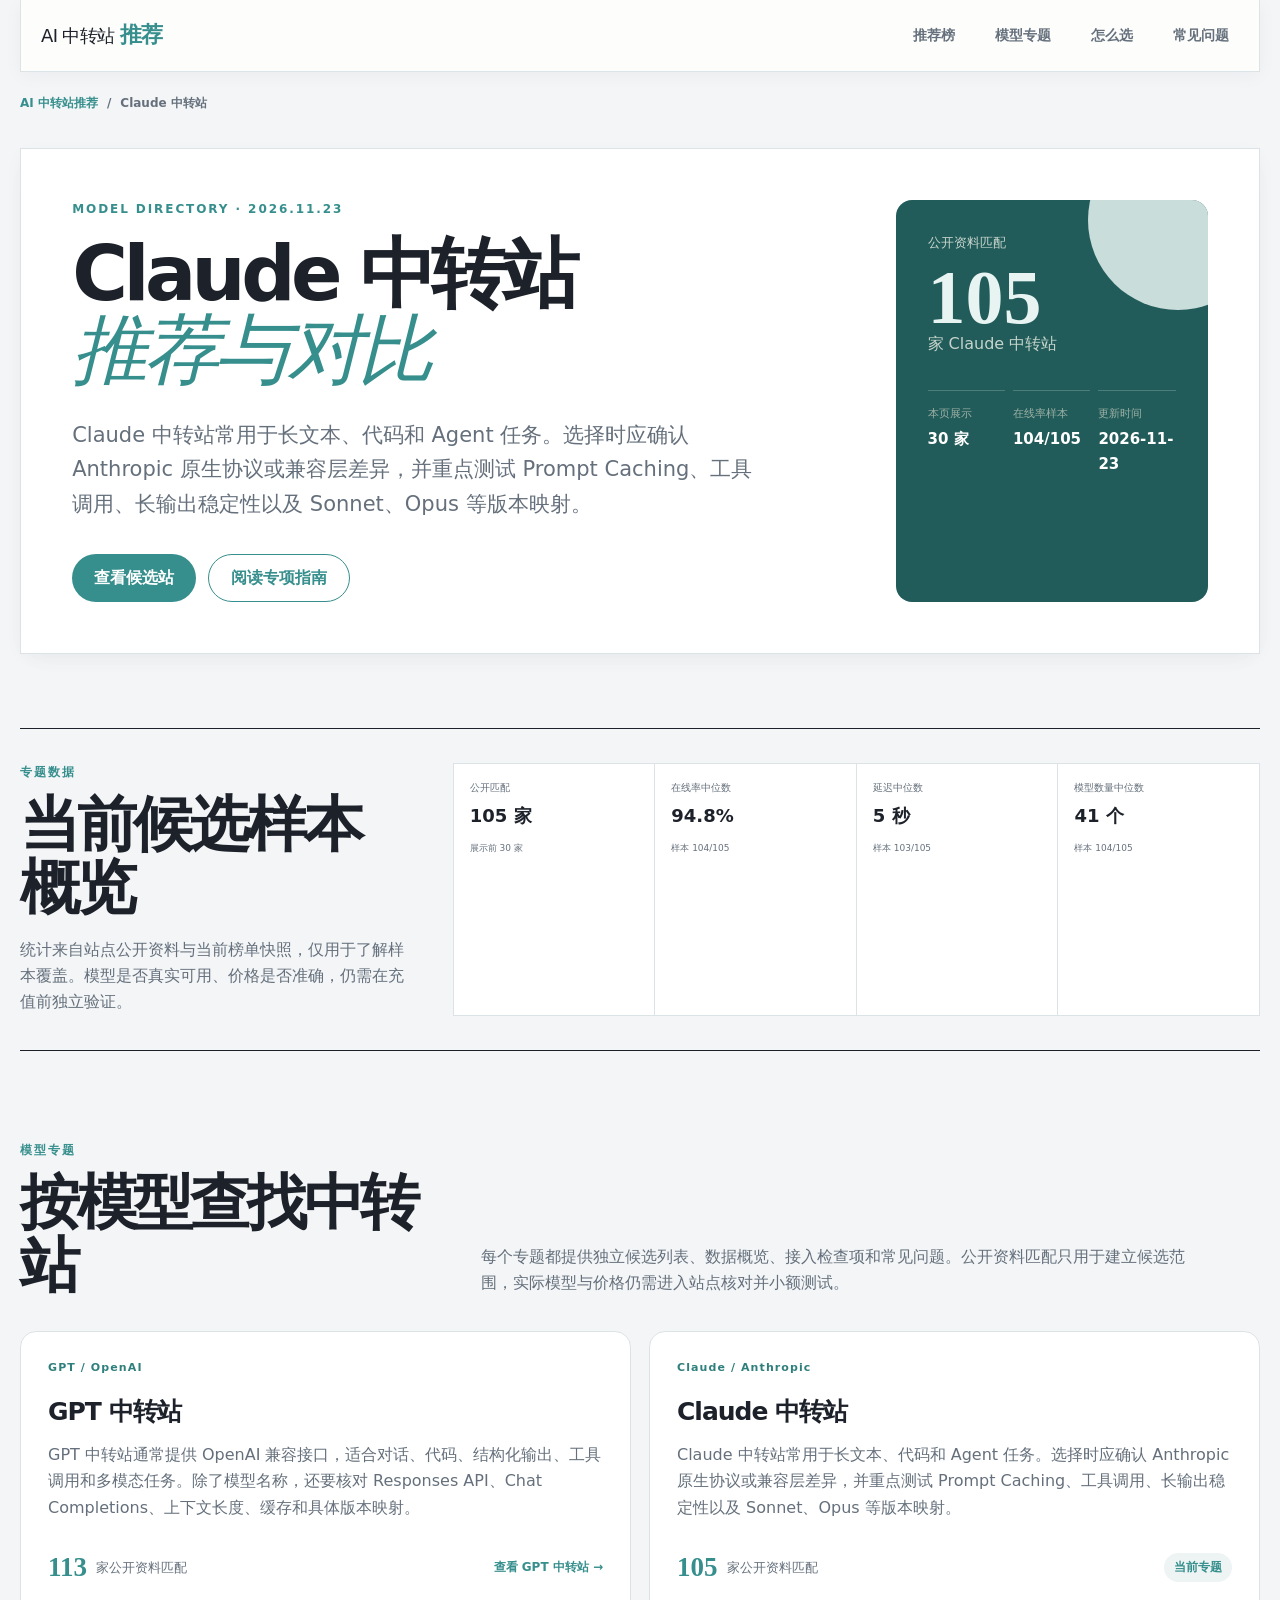
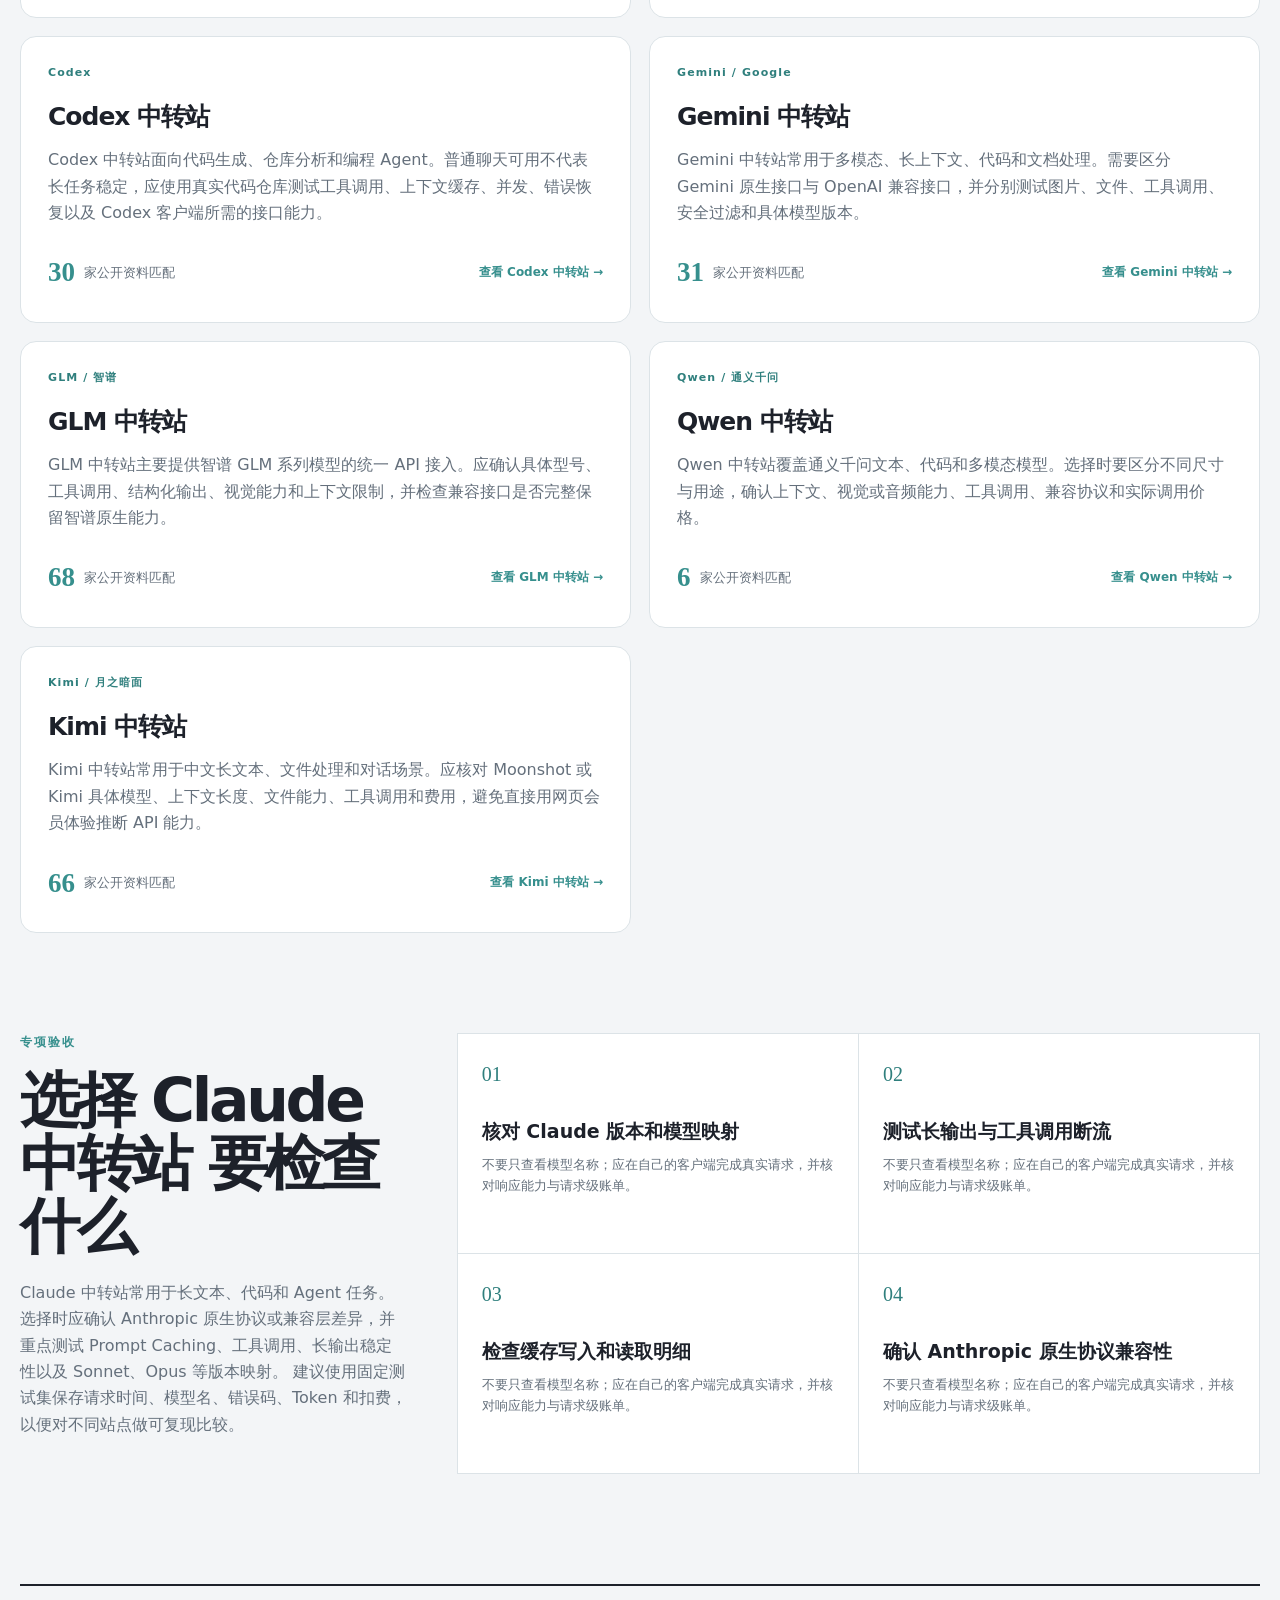
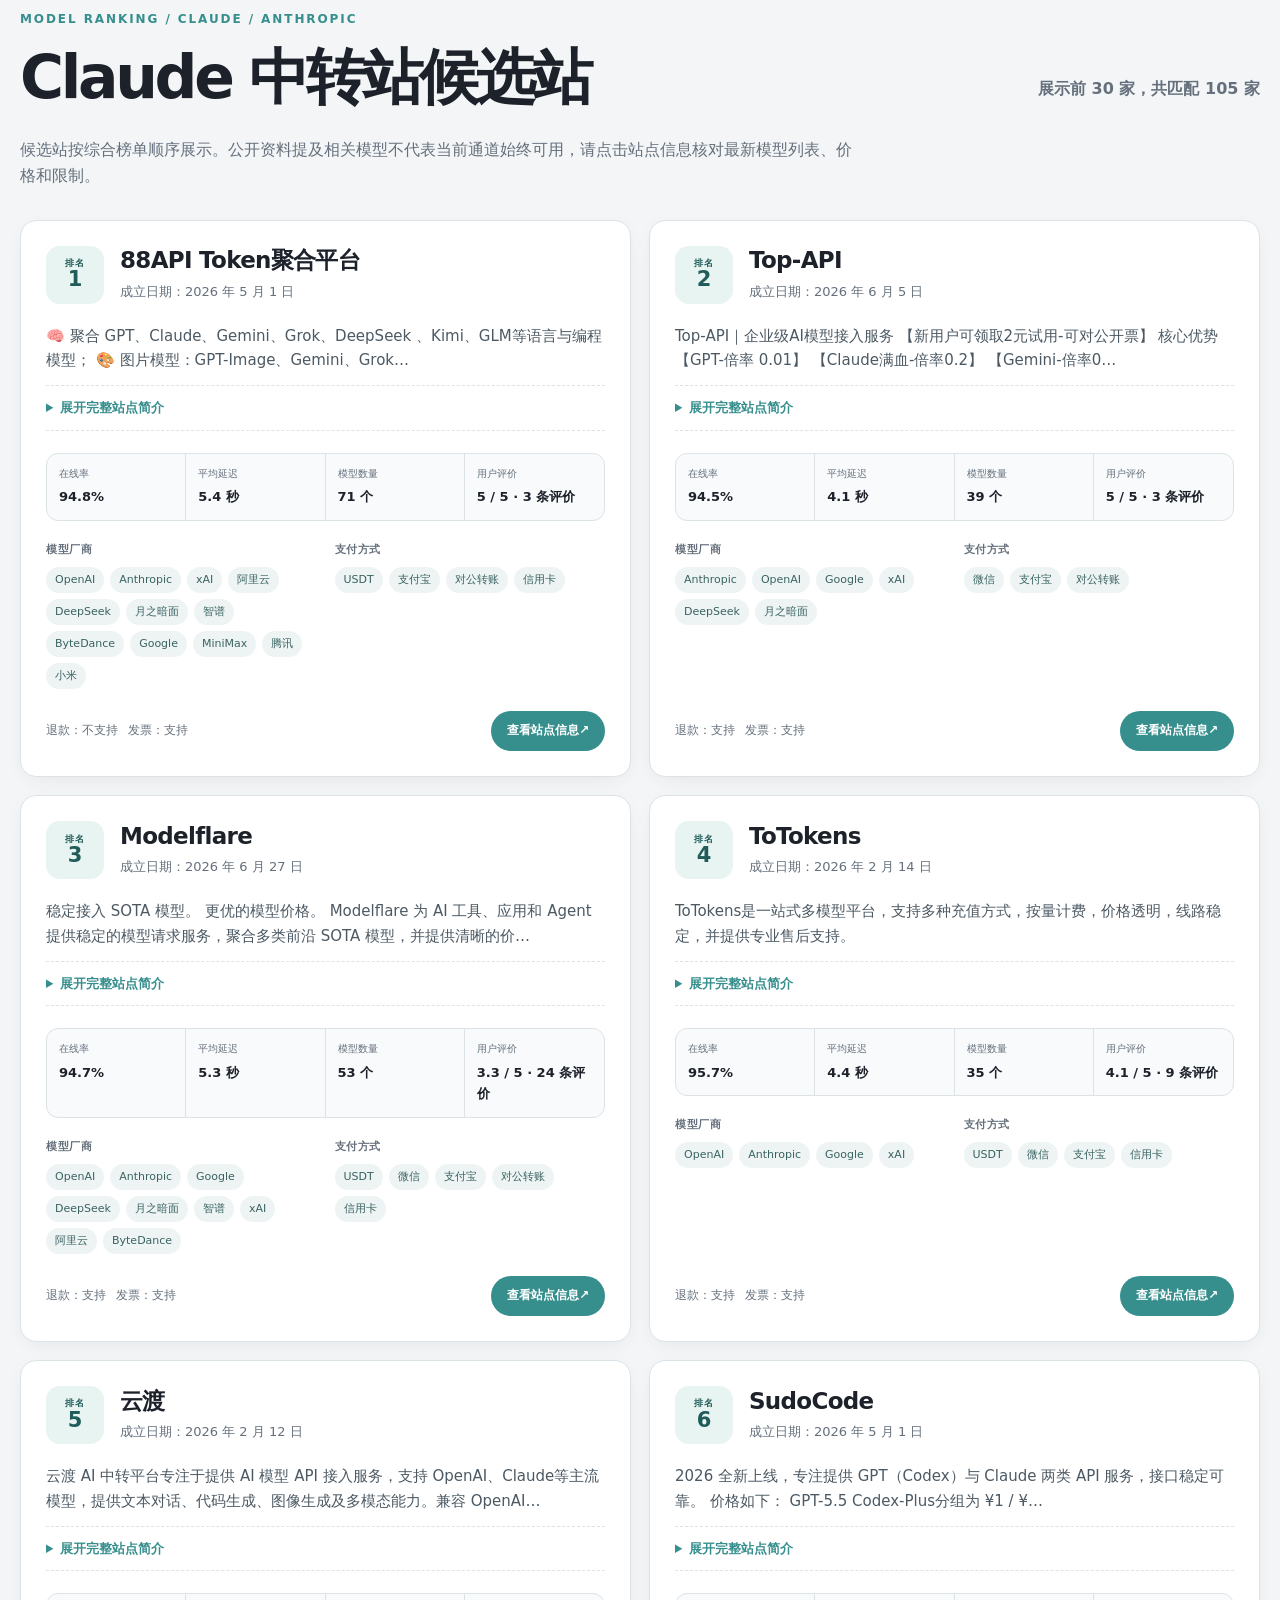
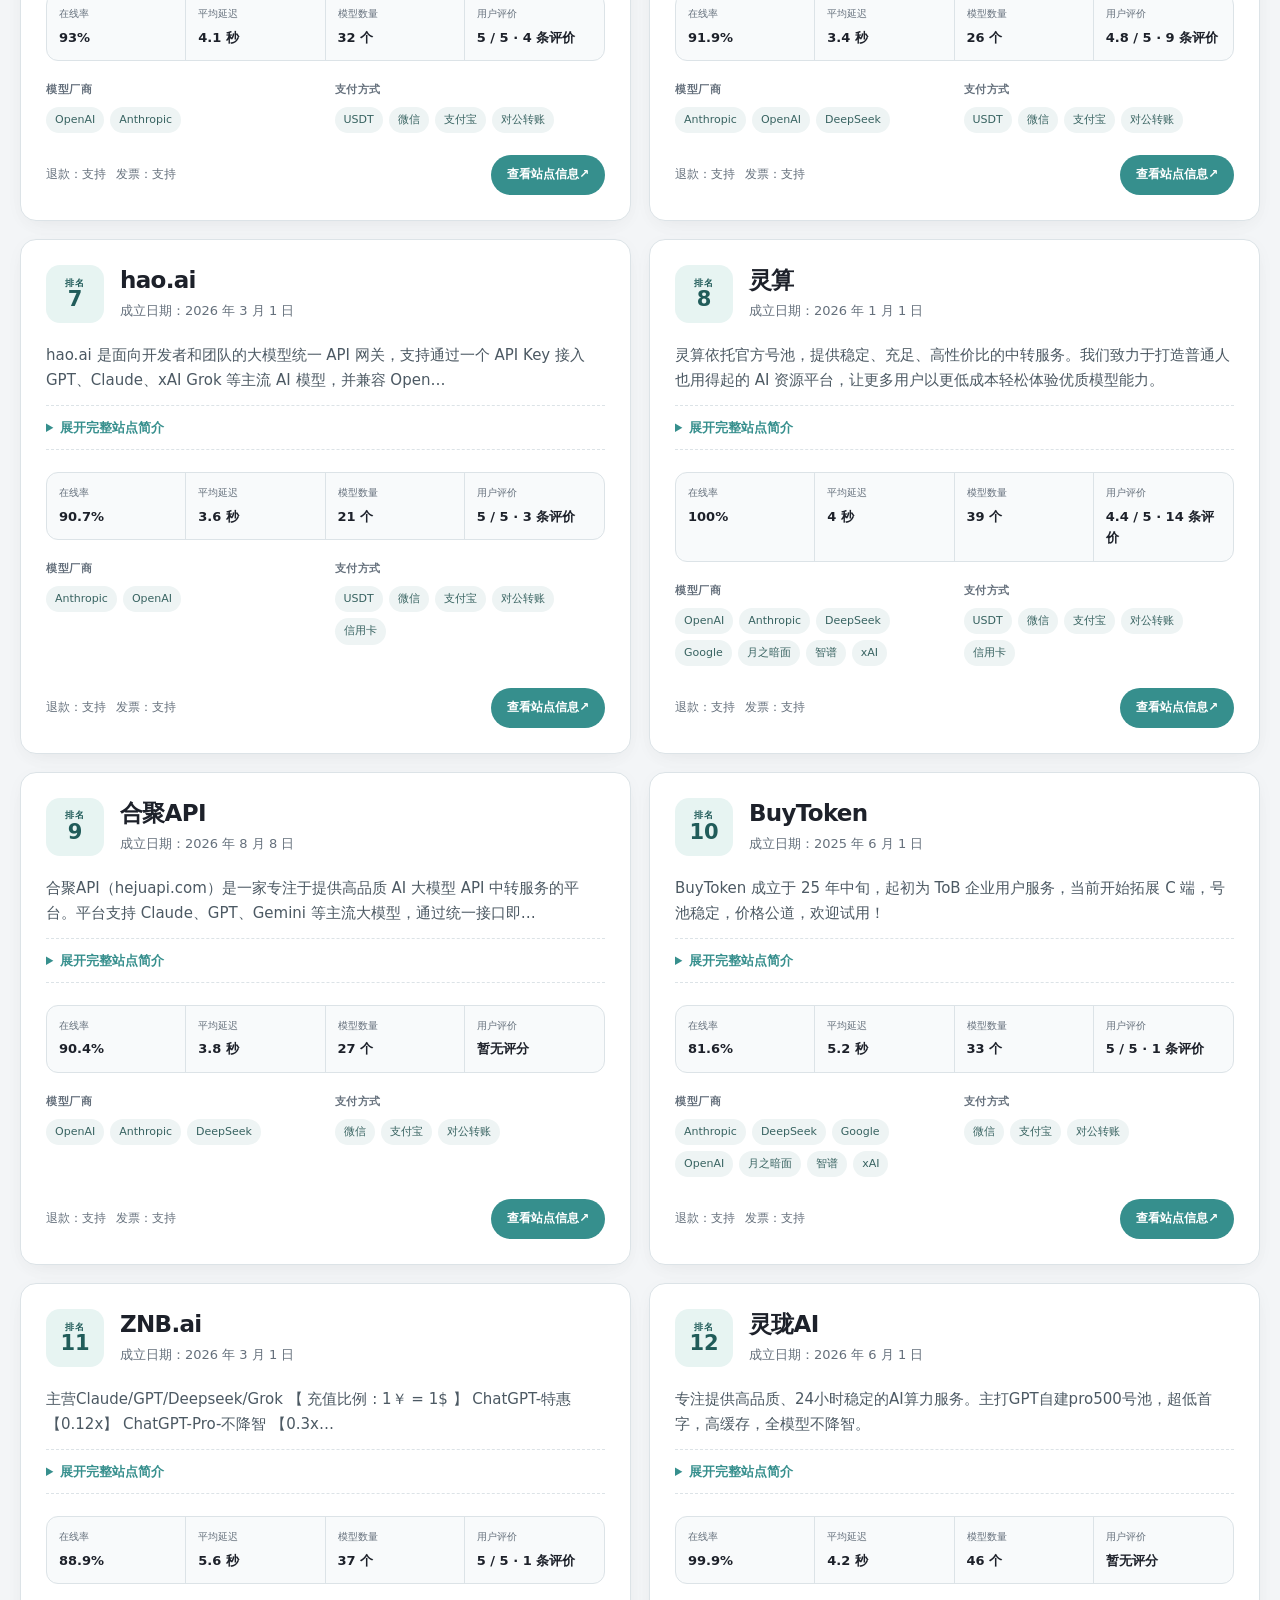
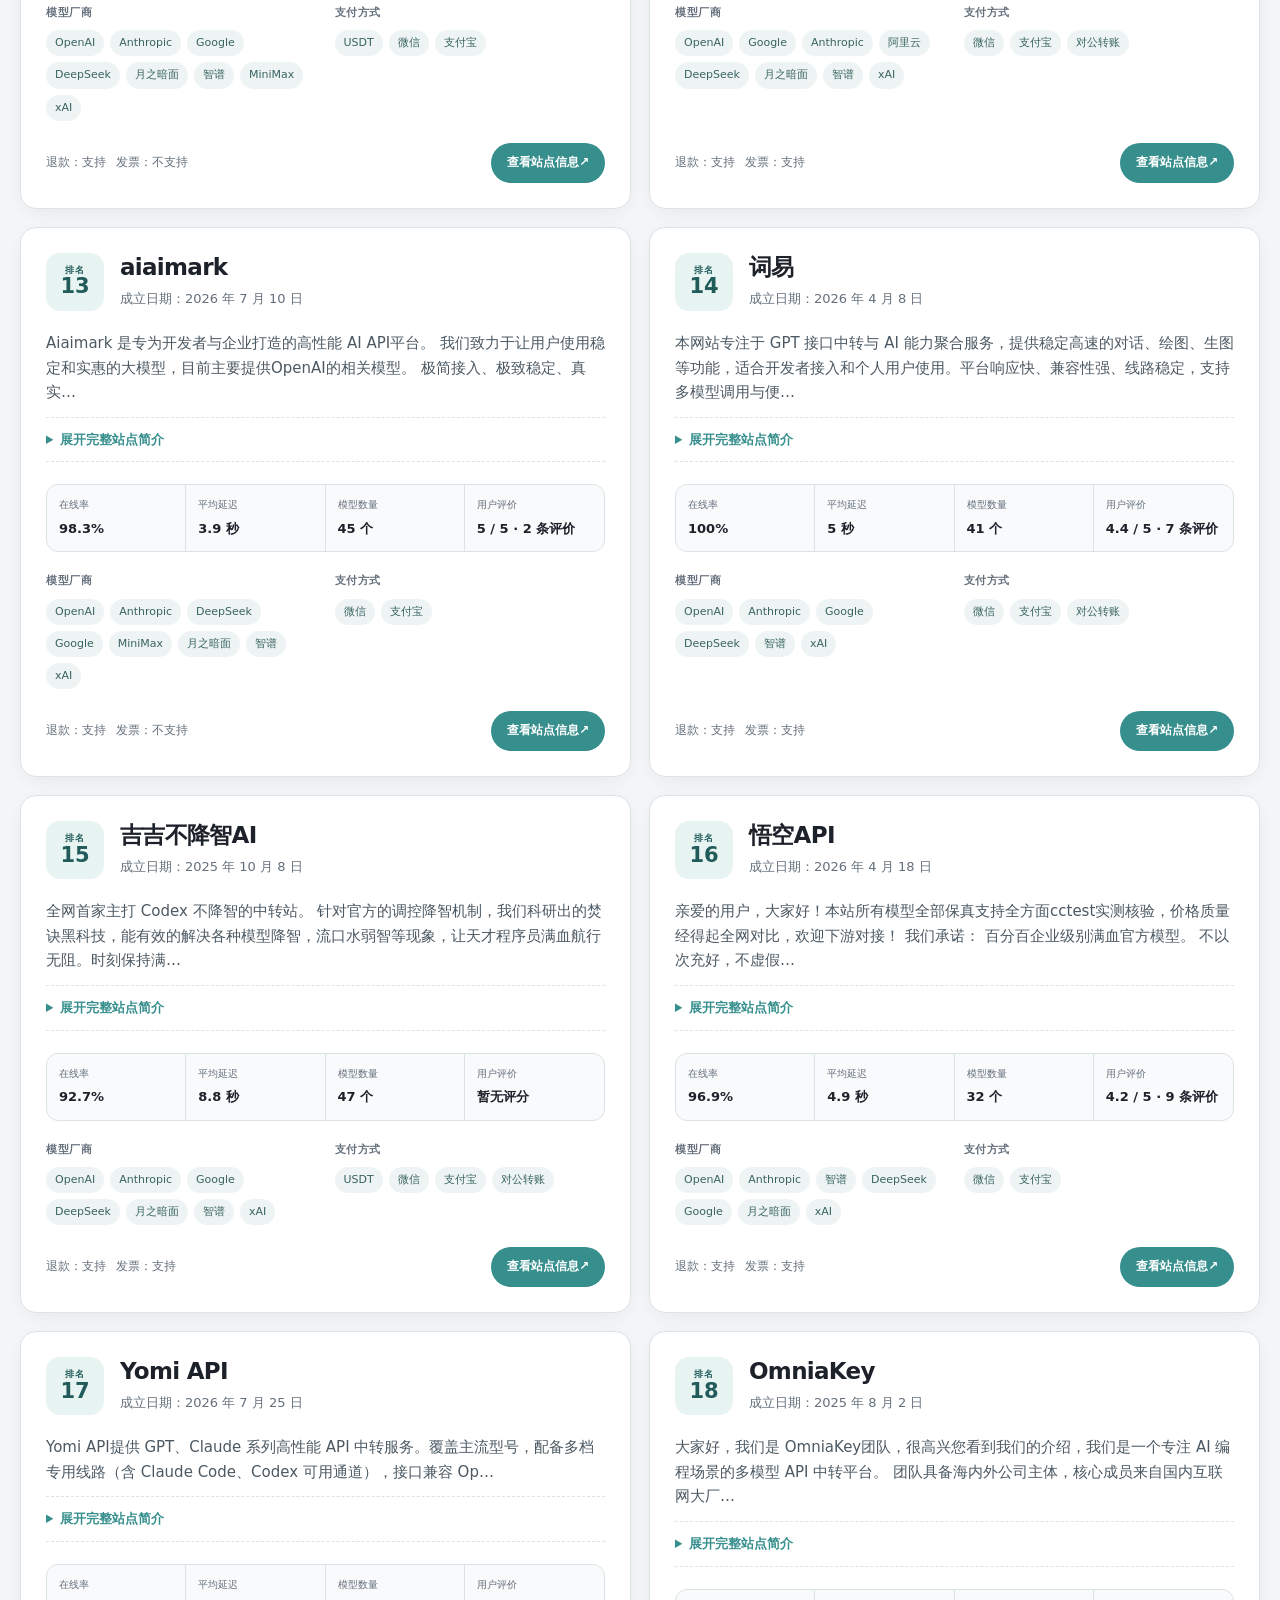
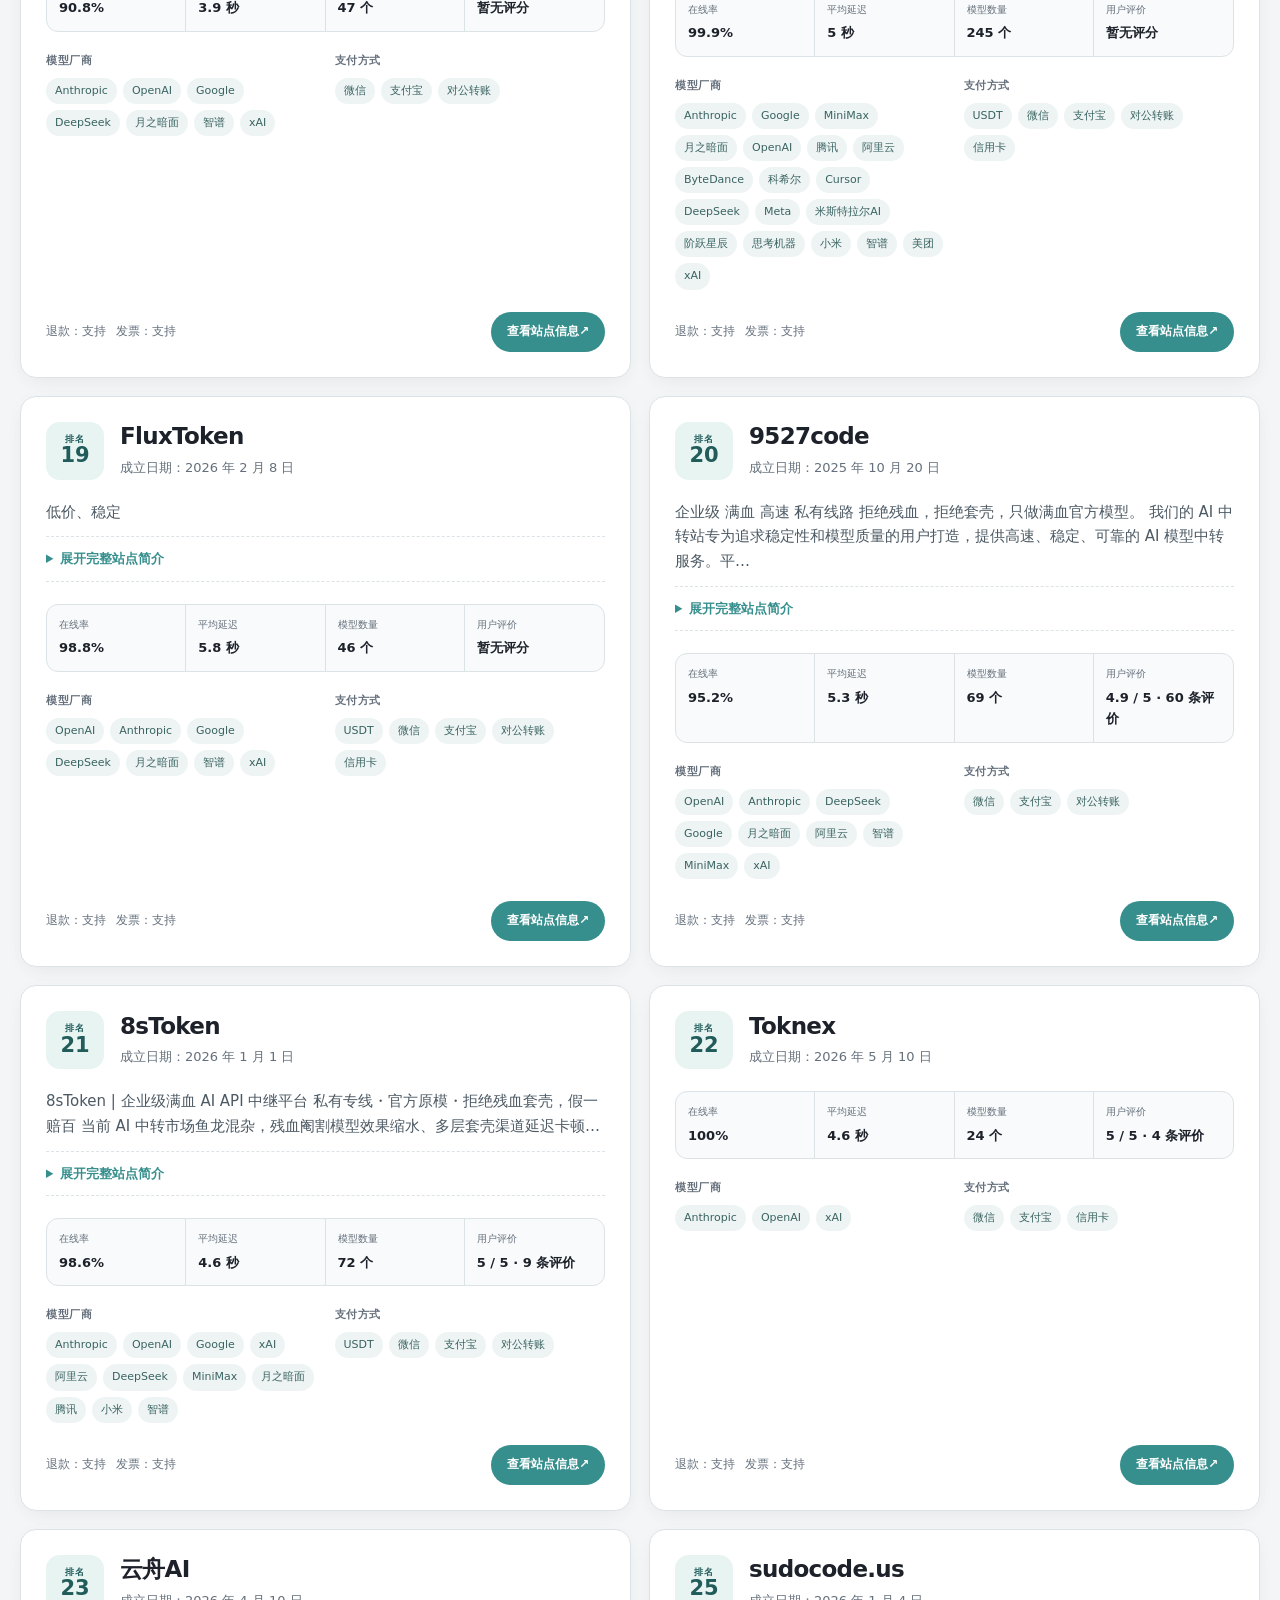
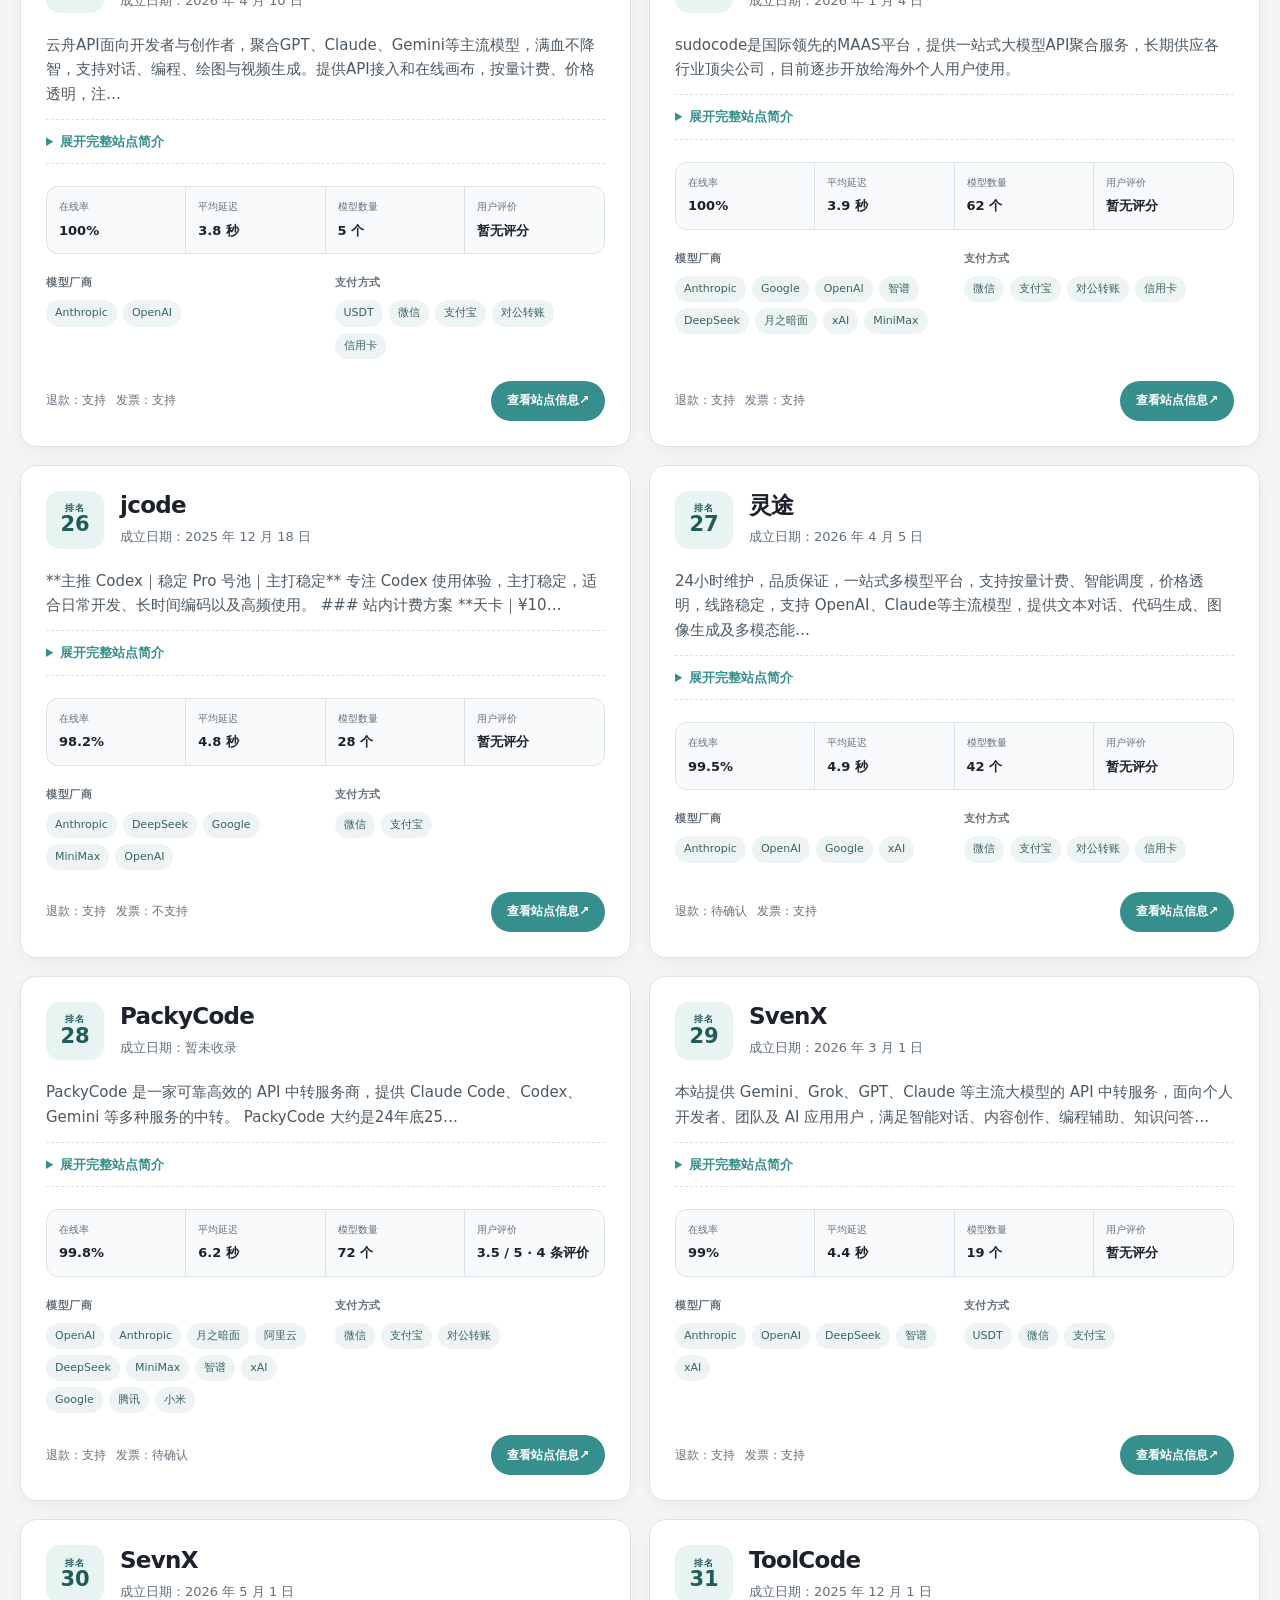
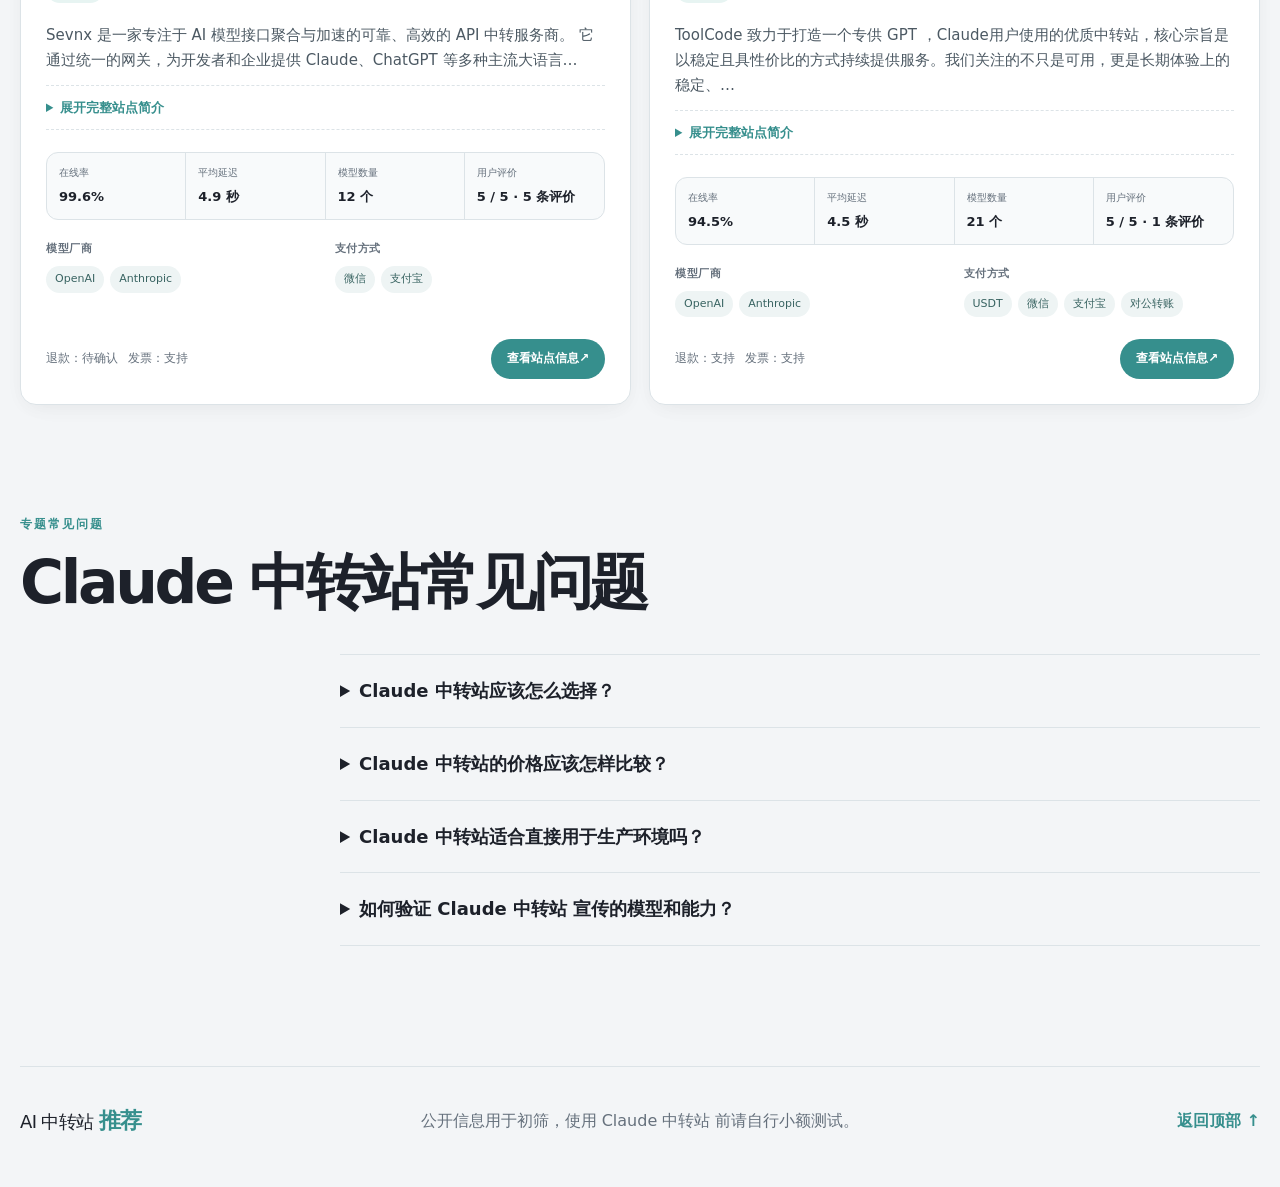
==== commit 29ae6fd9: "chore: update AI transit ranking" ====
--- a/claude-zhongzhuanzhan/index.html
+++ b/claude-zhongzhuanzhan/index.html
@@ -1 +1 @@
-<!doctype html><html lang="zh-CN"><head><meta charset="utf-8" /><meta name="viewport" content="width=device-width, initial-scale=1" /><title>Claude 中转站推荐｜102 家 AI API 中转站对比</title><meta name="description" content="Claude 中转站专题收录 102 家公开资料相关的 AI API 中转站，对比在线率、延迟、模型数量和服务信息，并提供接入验证、计费与安全选择指南。" /><meta name="robots" content="index, follow, max-image-preview:large, max-snippet:-1" /><meta name="theme-color" content="#f3f5f7" /><meta property="og:type" content="website" /><meta property="og:title" content="Claude 中转站推荐｜102 家 AI API 中转站对比" /><meta property="og:description" content="Claude 中转站专题收录 102 家公开资料相关的 AI API 中转站，对比在线率、延迟、模型数量和服务信息，并提供接入验证、计费与安全选择指南。" /><meta property="og:url" content="https://aizhongzhuanzhan.github.io/claude-zhongzhuanzhan/" /><meta property="og:site_name" content="AI 中转站推荐" /><meta property="og:locale" content="zh_CN" /><meta property="og:image" content="https://aizhongzhuanzhan.github.io/assets/og-image.svg" /><meta name="twitter:card" content="summary_large_image" /><meta name="twitter:title" content="Claude 中转站推荐｜102 家 AI API 中转站对比" /><meta name="twitter:description" content="Claude 中转站专题收录 102 家公开资料相关的 AI API 中转站，对比在线率、延迟、模型数量和服务信息，并提供接入验证、计费与安全选择指南。" /><meta name="twitter:image" content="https://aizhongzhuanzhan.github.io/assets/og-image.svg" /><link rel="canonical" href="https://aizhongzhuanzhan.github.io/claude-zhongzhuanzhan/" /><link rel="alternate" hreflang="zh-CN" href="https://aizhongzhuanzhan.github.io/claude-zhongzhuanzhan/" /><link rel="icon" href="../assets/favicon.svg" type="image/svg+xml" /><link rel="stylesheet" href="../assets/styles.min.css" /><script type="application/ld+json">{"@context":"https://schema.org","@graph":[{"@type":"WebSite","@id":"https://aizhongzhuanzhan.github.io/#website","url":"https://aizhongzhuanzhan.github.io/","name":"AI 中转站推荐","inLanguage":"zh-CN"},{"@type":"CollectionPage","@id":"https://aizhongzhuanzhan.github.io/claude-zhongzhuanzhan/#webpage","url":"https://aizhongzhuanzhan.github.io/claude-zhongzhuanzhan/","name":"Claude 中转站推荐｜102 家 AI API 中转站对比","description":"Claude 中转站专题收录 102 家公开资料相关的 AI API 中转站，对比在线率、延迟、模型数量和服务信息，并提供接入验证、计费与安全选择指南。","dateModified":"2026-11-22","inLanguage":"zh-CN","isPartOf":{"@id":"https://aizhongzhuanzhan.github.io/#website"},"breadcrumb":{"@id":"https://aizhongzhuanzhan.github.io/claude-zhongzhuanzhan/#breadcrumb"},"mainEntity":{"@id":"https://aizhongzhuanzhan.github.io/claude-zhongzhuanzhan/#ranking"}},{"@type":"BreadcrumbList","@id":"https://aizhongzhuanzhan.github.io/claude-zhongzhuanzhan/#breadcrumb","itemListElement":[{"@type":"ListItem","position":1,"name":"AI 中转站推荐","item":"https://aizhongzhuanzhan.github.io/"},{"@type":"ListItem","position":2,"name":"Claude 中转站","item":"https://aizhongzhuanzhan.github.io/claude-zhongzhuanzhan/"}]},{"@type":"ItemList","@id":"https://aizhongzhuanzhan.github.io/claude-zhongzhuanzhan/#ranking","name":"Claude 中转站候选列表","numberOfItems":102,"itemListOrder":"https://schema.org/ItemListOrderAscending","itemListElement":[{"@type":"ListItem","position":1,"item":{"@type":"Service","name":"云渡","url":"https://www.hvoyai.com/sites/yundulol/","description":"综合排名第 1；成立日期 2026-02-12；在线率 99.8%；平均延迟 3.3 秒；收录模型 32 个；用户评分 5/5（4 条评价）；退款政策：支持；发票政策：支持。"}},{"@type":"ListItem","position":2,"item":{"@type":"Service","name":"ToTokens","url":"https://www.hvoyai.com/sites/totokenscc/","description":"综合排名第 2；成立日期 2026-02-14；在线率 88.5%；平均延迟 4 秒；收录模型 35 个；用户评分 4.1/5（9 条评价）；退款政策：支持；发票政策：支持。"}},{"@type":"ListItem","position":3,"item":{"@type":"Service","name":"88API Token聚合平台","url":"https://www.hvoyai.com/sites/88apiai/","description":"综合排名第 3；成立日期 2026-05-01；在线率 95.7%；平均延迟 5.4 秒；收录模型 71 个；用户评分 5/5（3 条评价）；退款政策：不支持；发票政策：支持。"}},{"@type":"ListItem","position":4,"item":{"@type":"Service","name":"Modelflare","url":"https://www.hvoyai.com/sites/originmodelflaredev/","description":"综合排名第 4；成立日期 2026-06-27；在线率 91.6%；平均延迟 5 秒；收录模型 53 个；用户评分 3.5/5（22 条评价）；退款政策：支持；发票政策：支持。"}},{"@type":"ListItem","position":5,"item":{"@type":"Service","name":"Top-API","url":"https://www.hvoyai.com/sites/apitopcom/","description":"综合排名第 5；成立日期 2026-06-05；在线率 93.8%；平均延迟 3.9 秒；收录模型 37 个；用户评分 5/5（3 条评价）；退款政策：支持；发票政策：支持。"}},{"@type":"ListItem","position":6,"item":{"@type":"Service","name":"hao.ai","url":"https://www.hvoyai.com/sites/haoai/","description":"综合排名第 6；成立日期 2026-03-01；在线率 90.5%；平均延迟 3.6 秒；收录模型 21 个；用户评分 5/5（3 条评价）；退款政策：支持；发票政策：支持。"}},{"@type":"ListItem","position":7,"item":{"@type":"Service","name":"灵算","url":"https://www.hvoyai.com/sites/lingsuansi/","description":"综合排名第 7；成立日期 2026-01-01；在线率 100%；平均延迟 4.2 秒；收录模型 39 个；用户评分 4.4/5（14 条评价）；退款政策：支持；发票政策：支持。"}},{"@type":"ListItem","position":8,"item":{"@type":"Service","name":"SudoCode","url":"https://www.hvoyai.com/sites/sudocodechat/","description":"综合排名第 8；成立日期 2026-05-01；在线率 79.6%；平均延迟 3.7 秒；收录模型 26 个；用户评分 4.8/5（9 条评价）；退款政策：支持；发票政策：支持。"}},{"@type":"ListItem","position":9,"item":{"@type":"Service","name":"合聚API","url":"https://www.hvoyai.com/sites/hejuapicom/","description":"综合排名第 9；成立日期 2026-08-08；在线率 99.6%；平均延迟 3.6 秒；收录模型 47 个；退款政策：支持；发票政策：支持。"}},{"@type":"ListItem","position":10,"item":{"@type":"Service","name":"BuyToken","url":"https://www.hvoyai.com/sites/buytokenwork/","description":"综合排名第 10；成立日期 2025-06-01；在线率 79.6%；平均延迟 4.2 秒；收录模型 33 个；用户评分 5/5（1 条评价）；退款政策：支持；发票政策：支持。"}},{"@type":"ListItem","position":11,"item":{"@type":"Service","name":"ZNB.ai","url":"https://www.hvoyai.com/sites/znbcodecom/","description":"综合排名第 11；成立日期 2026-03-01；在线率 82.7%；平均延迟 6.7 秒；收录模型 36 个；用户评分 5/5（1 条评价）；退款政策：支持；发票政策：不支持。"}},{"@type":"ListItem","position":12,"item":{"@type":"Service","name":"悟空API","url":"https://www.hvoyai.com/sites/wkapipro/","description":"综合排名第 12；成立日期 2026-04-18；在线率 93.8%；平均延迟 4.8 秒；收录模型 32 个；用户评分 4.2/5（9 条评价）；退款政策：支持；发票政策：支持。"}},{"@type":"ListItem","position":13,"item":{"@type":"Service","name":"速蹬","url":"https://www.hvoyai.com/sites/sudengcc/","description":"综合排名第 13；成立日期 2025-11-13；在线率 99.5%；平均延迟 5 秒；收录模型 24 个；退款政策：支持；发票政策：支持。"}},{"@type":"ListItem","position":14,"item":{"@type":"Service","name":"灵珑AI","url":"https://www.hvoyai.com/sites/linlongscom/","description":"综合排名第 14；成立日期 2026-06-01；在线率 100%；平均延迟 4.1 秒；收录模型 46 个；退款政策：支持；发票政策：支持。"}},{"@type":"ListItem","position":15,"item":{"@type":"Service","name":"aiaimark","url":"https://www.hvoyai.com/sites/aiaimarkcom/","description":"综合排名第 15；成立日期 2026-07-10；在线率 97.8%；平均延迟 3.7 秒；收录模型 45 个；用户评分 5/5（2 条评价）；退款政策：支持；发票政策：不支持。"}},{"@type":"ListItem","position":16,"item":{"@type":"Service","name":"Yomi API","url":"https://www.hvoyai.com/sites/yomiapicom/","description":"综合排名第 16；成立日期 2026-07-25；在线率 91.5%；平均延迟 4.8 秒；收录模型 47 个；退款政策：支持；发票政策：支持。"}},{"@type":"ListItem","position":17,"item":{"@type":"Service","name":"OmniaKey","url":"https://www.hvoyai.com/sites/omniakeycom/","description":"综合排名第 17；成立日期 2025-08-02；在线率 100%；平均延迟 4.8 秒；收录模型 245 个；退款政策：支持；发票政策：支持。"}},{"@type":"ListItem","position":18,"item":{"@type":"Service","name":"云舟AI","url":"https://www.hvoyai.com/sites/yunzhouapicom/","description":"综合排名第 18；成立日期 2026-04-10；在线率 100%；平均延迟 3.6 秒；收录模型 5 个；退款政策：支持；发票政策：支持。"}},{"@type":"ListItem","position":19,"item":{"@type":"Service","name":"ToolCode","url":"https://www.hvoyai.com/sites/toolcodecc/","description":"综合排名第 20；成立日期 2025-12-01；在线率 99.5%；平均延迟 3.6 秒；收录模型 21 个；用户评分 5/5（1 条评价）；退款政策：支持；发票政策：支持。"}},{"@type":"ListItem","position":20,"item":{"@type":"Service","name":"Toknex","url":"https://www.hvoyai.com/sites/toknexme/","description":"综合排名第 22；成立日期 2026-05-10；在线率 100%；平均延迟 4.6 秒；收录模型 24 个；用户评分 5/5（4 条评价）；退款政策：支持；发票政策：支持。"}},{"@type":"ListItem","position":21,"item":{"@type":"Service","name":"jcode","url":"https://www.hvoyai.com/sites/jcodecc/","description":"综合排名第 23；成立日期 2025-12-18；在线率 99%；平均延迟 4.5 秒；收录模型 28 个；退款政策：支持；发票政策：不支持。"}},{"@type":"ListItem","position":22,"item":{"@type":"Service","name":"sudocode.us","url":"https://www.hvoyai.com/sites/sudocodeus/","description":"综合排名第 24；成立日期 2026-01-04；在线率 99.6%；平均延迟 4.2 秒；收录模型 62 个；退款政策：支持；发票政策：支持。"}},{"@type":"ListItem","position":23,"item":{"@type":"Service","name":"词易","url":"https://www.hvoyai.com/sites/chiyicncom/","description":"综合排名第 25；成立日期 2026-04-08；在线率 97.6%；平均延迟 4.9 秒；收录模型 41 个；用户评分 4.4/5（7 条评价）；退款政策：支持；发票政策：支持。"}},{"@type":"ListItem","position":24,"item":{"@type":"Service","name":"Conpera","url":"https://www.hvoyai.com/sites/conperaai/","description":"综合排名第 26；成立日期 2026-03-11；在线率 100%；平均延迟 4.6 秒；收录模型 8 个；退款政策：支持；发票政策：支持。"}},{"@type":"ListItem","position":25,"item":{"@type":"Service","name":"灵途","url":"https://www.hvoyai.com/sites/lingtuapinet/","description":"综合排名第 27；成立日期 2026-04-05；在线率 100%；平均延迟 4.8 秒；收录模型 42 个；发票政策：支持。"}},{"@type":"ListItem","position":26,"item":{"@type":"Service","name":"GPTEAM","url":"https://www.hvoyai.com/sites/portalgpteamservicescom/","description":"综合排名第 28；成立日期 2025-12-20；在线率 98.9%；平均延迟 5.2 秒；收录模型 70 个；退款政策：支持；发票政策：支持。"}},{"@type":"ListItem","position":27,"item":{"@type":"Service","name":"SvenX","url":"https://www.hvoyai.com/sites/svenxtop/","description":"综合排名第 29；成立日期 2026-03-01；在线率 98.3%；平均延迟 4.1 秒；收录模型 19 个；退款政策：支持；发票政策：支持。"}},{"@type":"ListItem","position":28,"item":{"@type":"Service","name":"PackyCode","url":"https://www.hvoyai.com/sites/packyapiai/","description":"综合排名第 31；在线率 100%；平均延迟 7.3 秒；收录模型 72 个；用户评分 3.5/5（4 条评价）；退款政策：支持。"}},{"@type":"ListItem","position":29,"item":{"@type":"Service","name":"sidrune","url":"https://www.hvoyai.com/sites/sidruneai/","description":"综合排名第 32；成立日期 2026-05-12；在线率 79.9%；平均延迟 5.7 秒；收录模型 73 个；退款政策：支持；发票政策：支持。"}},{"@type":"ListItem","position":30,"item":{"@type":"Service","name":"tongbatokens","url":"https://www.hvoyai.com/sites/tbtkasia/","description":"综合排名第 33；成立日期 2026-06-15；在线率 98.3%；平均延迟 4.9 秒；收录模型 31 个；发票政策：支持。"}}]},{"@type":"FAQPage","@id":"https://aizhongzhuanzhan.github.io/claude-zhongzhuanzhan/#faq","mainEntity":[{"@type":"Question","name":"Claude 中转站应该怎么选择？","acceptedAnswer":{"@type":"Answer","text":"先确认候选站明确支持所需模型和接口，再用自己的真实任务测试流式输出、工具调用、上下文、成功率和账单。重点完成：核对 Claude 版本和模型映射；测试长输出与工具调用断流；检查缓存写入和读取明细；确认 Anthropic 原生协议兼容性。不要只依据首页价格或一次短对话决定长期使用。"}},{"@type":"Question","name":"Claude 中转站的价格应该怎样比较？","acceptedAnswer":{"@type":"Answer","text":"统一换算人民币充值比例、输入价格、输出价格、缓存读写、模型倍率和用户分组倍率，再复算一条实际请求。面板显示为美元不代表等同官方美元，低倍率也不代表所有模型和渠道采用相同价格。"}},{"@type":"Question","name":"Claude 中转站适合直接用于生产环境吗？","acceptedAnswer":{"@type":"Answer","text":"个人学习和能够随时迁移的任务可以先小额测试。生产环境还要评估数据隐私、运营主体、日志政策、限流、故障公告和备用供应商；涉及敏感数据或强 SLA 时，应优先考虑官方 API 或可签约的企业服务。"}},{"@type":"Question","name":"如何验证 Claude 中转站 宣传的模型和能力？","acceptedAnswer":{"@type":"Answer","text":"使用固定测试集核对模型标识、上下文、流式响应、工具调用和账单模型名，并完成专项验证：核对 Claude 版本和模型映射；测试长输出与工具调用断流；检查缓存写入和读取明细；确认 Anthropic 原生协议兼容性。模型自报身份不能作为证据，关键能力缺失或账单无法复算时应暂停继续充值。"}}]}]}</script><script>var _hmt = _hmt || [];(function() {var hm = document.createElement("script");hm.src = "https://hm.baidu.com/hm.js?a95d0c92950541b137908250283f3d91";var s = document.getElementsByTagName("script")[0];s.parentNode.insertBefore(hm, s);})();</script></head><body><a class="skip-link" href="#main">跳到主要内容</a><header class="topbar"><a class="wordmark" href="../" aria-label="AI 中转站推荐首页"><span>AI 中转站</span><strong>推荐</strong></a><nav aria-label="主要导航"><a href="../#ranking">推荐榜</a><a href="../#topics">模型专题</a><a href="../#guide">怎么选</a><a href="../#faq">常见问题</a></nav></header><main id="main"><nav class="breadcrumbs" aria-label="面包屑"><a href="../">AI 中转站推荐</a><span aria-hidden="true">/</span><span aria-current="page">Claude 中转站</span></nav><section class="hero topic-hero"><div class="hero__copy"><p class="eyebrow">MODEL DIRECTORY · 2026.11.22</p><h1>Claude 中转站<br /><em>推荐与对比</em></h1><p class="hero-copy">Claude 中转站常用于长文本、代码和 Agent 任务。选择时应确认 Anthropic 原生协议或兼容层差异，并重点测试 Prompt Caching、工具调用、长输出稳定性以及 Sonnet、Opus 等版本映射。</p><div class="hero-actions"><a href="#topic-ranking">查看候选站</a><a href="#topic-guide">阅读专项指南</a></div></div><aside class="hero__panel" aria-label="专题概览"><p>公开资料匹配</p><strong>102</strong><span>家 Claude 中转站</span><dl><div><dt>本页展示</dt><dd>30 家</dd></div><div><dt>在线率样本</dt><dd>101/102</dd></div><div><dt>更新时间</dt><dd>2026-11-22</dd></div></dl></aside></section><section class="topic-overview" aria-labelledby="topic-overview-title"><div><p class="section-kicker">专题数据</p><h2 id="topic-overview-title">当前候选样本概览</h2><p>统计来自站点公开资料与当前榜单快照，仅用于了解样本覆盖。模型是否真实可用、价格是否准确，仍需在充值前独立验证。</p></div><dl class="topic-stat-grid"><div><dt>公开匹配</dt><dd>102 家</dd><small>展示前 30 家</small></div><div><dt>在线率中位数</dt><dd>94.8%</dd><small>样本 101/102</small></div><div><dt>延迟中位数</dt><dd>4.9 秒</dd><small>样本 99/102</small></div><div><dt>模型数量中位数</dt><dd>41 个</dd><small>样本 101/102</small></div></dl></section><section class="topic-directory" id="topics" aria-labelledby="topics-title"><div class="topic-directory__head"><div><p class="section-kicker">模型专题</p><h2 id="topics-title">按模型查找中转站</h2></div><p>每个专题都提供独立候选列表、数据概览、接入检查项和常见问题。公开资料匹配只用于建立候选范围，实际模型与价格仍需进入站点核对并小额测试。</p></div><div class="topic-directory__grid"><article><span>GPT / OpenAI</span><h3>GPT 中转站</h3><p>GPT 中转站通常提供 OpenAI 兼容接口，适合对话、代码、结构化输出、工具调用和多模态任务。除了模型名称，还要核对 Responses API、Chat Completions、上下文长度、缓存和具体版本映射。</p><div><strong>111</strong><small>家公开资料匹配</small><a href="/gpt-zhongzhuanzhan/">查看 GPT 中转站 →</a></div></article><article><span>Claude / Anthropic</span><h3>Claude 中转站</h3><p>Claude 中转站常用于长文本、代码和 Agent 任务。选择时应确认 Anthropic 原生协议或兼容层差异，并重点测试 Prompt Caching、工具调用、长输出稳定性以及 Sonnet、Opus 等版本映射。</p><div><strong>102</strong><small>家公开资料匹配</small><span class="topic-directory__current" aria-current="page">当前专题</span></div></article><article><span>Codex</span><h3>Codex 中转站</h3><p>Codex 中转站面向代码生成、仓库分析和编程 Agent。普通聊天可用不代表长任务稳定，应使用真实代码仓库测试工具调用、上下文缓存、并发、错误恢复以及 Codex 客户端所需的接口能力。</p><div><strong>31</strong><small>家公开资料匹配</small><a href="/codex-zhongzhuanzhan/">查看 Codex 中转站 →</a></div></article><article><span>Gemini / Google</span><h3>Gemini 中转站</h3><p>Gemini 中转站常用于多模态、长上下文、代码和文档处理。需要区分 Gemini 原生接口与 OpenAI 兼容接口，并分别测试图片、文件、工具调用、安全过滤和具体模型版本。</p><div><strong>30</strong><small>家公开资料匹配</small><a href="/gemini-zhongzhuanzhan/">查看 Gemini 中转站 →</a></div></article><article><span>GLM / 智谱</span><h3>GLM 中转站</h3><p>GLM 中转站主要提供智谱 GLM 系列模型的统一 API 接入。应确认具体型号、工具调用、结构化输出、视觉能力和上下文限制，并检查兼容接口是否完整保留智谱原生能力。</p><div><strong>67</strong><small>家公开资料匹配</small><a href="/glm-zhongzhuanzhan/">查看 GLM 中转站 →</a></div></article><article><span>Qwen / 通义千问</span><h3>Qwen 中转站</h3><p>Qwen 中转站覆盖通义千问文本、代码和多模态模型。选择时要区分不同尺寸与用途，确认上下文、视觉或音频能力、工具调用、兼容协议和实际调用价格。</p><div><strong>6</strong><small>家公开资料匹配</small><a href="/qwen-zhongzhuanzhan/">查看 Qwen 中转站 →</a></div></article><article><span>Kimi / 月之暗面</span><h3>Kimi 中转站</h3><p>Kimi 中转站常用于中文长文本、文件处理和对话场景。应核对 Moonshot 或 Kimi 具体模型、上下文长度、文件能力、工具调用和费用，避免直接用网页会员体验推断 API 能力。</p><div><strong>65</strong><small>家公开资料匹配</small><a href="/kimi-zhongzhuanzhan/">查看 Kimi 中转站 →</a></div></article></div></section><section class="topic-guide" id="topic-guide" aria-labelledby="topic-guide-title"><div><p class="section-kicker">专项验收</p><h2 id="topic-guide-title">选择 Claude 中转站 要检查什么</h2><p>Claude 中转站常用于长文本、代码和 Agent 任务。选择时应确认 Anthropic 原生协议或兼容层差异，并重点测试 Prompt Caching、工具调用、长输出稳定性以及 Sonnet、Opus 等版本映射。 建议使用固定测试集保存请求时间、模型名、错误码、Token 和扣费，以便对不同站点做可复现比较。</p></div><div class="topic-focus-grid"><article><span>01</span><h3>核对 Claude 版本和模型映射</h3><p>不要只查看模型名称；应在自己的客户端完成真实请求，并核对响应能力与请求级账单。</p></article><article><span>02</span><h3>测试长输出与工具调用断流</h3><p>不要只查看模型名称；应在自己的客户端完成真实请求，并核对响应能力与请求级账单。</p></article><article><span>03</span><h3>检查缓存写入和读取明细</h3><p>不要只查看模型名称；应在自己的客户端完成真实请求，并核对响应能力与请求级账单。</p></article><article><span>04</span><h3>确认 Anthropic 原生协议兼容性</h3><p>不要只查看模型名称；应在自己的客户端完成真实请求，并核对响应能力与请求级账单。</p></article></div></section><section class="ranking topic-ranking" id="topic-ranking" aria-labelledby="topic-ranking-title"><div class="ranking-head"><div><p>MODEL RANKING / Claude / Anthropic</p><h2 id="topic-ranking-title">Claude 中转站候选站</h2></div><p>展示前 30 家，共匹配 102 家</p></div><p class="ranking-note">候选站按综合榜单顺序展示。公开资料提及相关模型不代表当前通道始终可用，请点击站点信息核对最新模型列表、价格和限制。</p><div class="station-list"><article class="station-card" id="rank-1" aria-labelledby="station-1"><div class="station-card__head"><span class="rank-badge"><small>排名</small>1</span><div class="station-title"><h2 id="station-1"><a href="https://www.hvoyai.com/sites/yundulol/" target="_blank" rel="nofollow noopener" referrerpolicy="origin">云渡</a></h2><p>成立日期：2026 年 2 月 12 日</p></div></div><p class="site-summary">云渡 AI 中转平台专注于提供 AI 模型 API 接入服务，支持 OpenAI、Claude等主流模型，提供文本对话、代码生成、图像生成及多模态能力。兼容 OpenAI…</p><details class="site-intro"><summary>展开完整站点简介</summary><div class="site-intro__body"><p>云渡 AI 中转平台专注于提供 AI 模型 API 接入服务，支持 OpenAI、Claude等主流模型，提供文本对话、代码生成、图像生成及多模态能力。兼容 OpenAI API 标准，可快速接入现有项目、客户端及各类 AI 应用。</p></div></details><dl class="metric-grid"><div><dt>在线率</dt><dd>99.8%</dd></div><div><dt>平均延迟</dt><dd>3.3 秒</dd></div><div><dt>模型数量</dt><dd>32 个</dd></div><div><dt>用户评价</dt><dd>5 / 5 · 4 条评价</dd></div></dl><div class="station-meta"><div><h3>模型厂商</h3><div class="chip-list"><span class="chip">OpenAI</span><span class="chip">Anthropic</span></div></div><div><h3>支付方式</h3><div class="chip-list"><span class="chip">USDT</span><span class="chip">微信</span><span class="chip">支付宝</span><span class="chip">对公转账</span></div></div></div><div class="station-card__foot"><p><span>退款：支持</span><span>发票：支持</span></p><a class="detail-link" href="https://www.hvoyai.com/sites/yundulol/" target="_blank" rel="nofollow noopener" referrerpolicy="origin" aria-label="查看 云渡 的更多信息">查看站点信息 <span aria-hidden="true">↗</span></a></div></article><article class="station-card" id="rank-2" aria-labelledby="station-2"><div class="station-card__head"><span class="rank-badge"><small>排名</small>2</span><div class="station-title"><h2 id="station-2"><a href="https://www.hvoyai.com/sites/totokenscc/" target="_blank" rel="nofollow noopener" referrerpolicy="origin">ToTokens</a></h2><p>成立日期：2026 年 2 月 14 日</p></div></div><p class="site-summary">ToTokens是一站式多模型平台，支持多种充值方式，按量计费，价格透明，线路稳定，并提供专业售后支持。</p><details class="site-intro"><summary>展开完整站点简介</summary><div class="site-intro__body"><p>ToTokens是一站式多模型平台，支持多种充值方式，按量计费，价格透明，线路稳定，并提供专业售后支持。</p></div></details><dl class="metric-grid"><div><dt>在线率</dt><dd>88.5%</dd></div><div><dt>平均延迟</dt><dd>4 秒</dd></div><div><dt>模型数量</dt><dd>35 个</dd></div><div><dt>用户评价</dt><dd>4.1 / 5 · 9 条评价</dd></div></dl><div class="station-meta"><div><h3>模型厂商</h3><div class="chip-list"><span class="chip">OpenAI</span><span class="chip">Anthropic</span><span class="chip">Google</span><span class="chip">xAI</span></div></div><div><h3>支付方式</h3><div class="chip-list"><span class="chip">USDT</span><span class="chip">微信</span><span class="chip">支付宝</span><span class="chip">信用卡</span></div></div></div><div class="station-card__foot"><p><span>退款：支持</span><span>发票：支持</span></p><a class="detail-link" href="https://www.hvoyai.com/sites/totokenscc/" target="_blank" rel="nofollow noopener" referrerpolicy="origin" aria-label="查看 ToTokens 的更多信息">查看站点信息 <span aria-hidden="true">↗</span></a></div></article><article class="station-card" id="rank-3" aria-labelledby="station-3"><div class="station-card__head"><span class="rank-badge"><small>排名</small>3</span><div class="station-title"><h2 id="station-3"><a href="https://www.hvoyai.com/sites/88apiai/" target="_blank" rel="nofollow noopener" referrerpolicy="origin">88API Token聚合平台</a></h2><p>成立日期：2026 年 5 月 1 日</p></div></div><p class="site-summary">🧠 聚合 GPT、Claude、Gemini、Grok、DeepSeek 、Kimi、GLM等语言与编程模型； 🎨 图片模型：GPT-Image、Gemini、Grok…</p><details class="site-intro"><summary>展开完整站点简介</summary><div class="site-intro__body"><p>🧠 聚合 GPT、Claude、Gemini、Grok、DeepSeek 、Kimi、GLM等语言与编程模型；</p><p>🎨 图片模型：GPT-Image、Gemini、Grok 等；</p><p>🎬 视频模型：Seedance、Veo、MiniMax Hailuo H3、Kling、Grok 等；</p><p>🎙️ 语音能力：Whisper、TTS 等。从文案、出图、改图，到视频生成与配音</p><p>🎁新用户注册送体验额度，可以检测模型能力。站内有人工客服值守！</p><p>👉海外企业资质运营 稳定不跑路 提供正规发票 充值比例1:1</p></div></details><dl class="metric-grid"><div><dt>在线率</dt><dd>95.7%</dd></div><div><dt>平均延迟</dt><dd>5.4 秒</dd></div><div><dt>模型数量</dt><dd>71 个</dd></div><div><dt>用户评价</dt><dd>5 / 5 · 3 条评价</dd></div></dl><div class="station-meta"><div><h3>模型厂商</h3><div class="chip-list"><span class="chip">OpenAI</span><span class="chip">Anthropic</span><span class="chip">xAI</span><span class="chip">阿里云</span><span class="chip">DeepSeek</span><span class="chip">月之暗面</span><span class="chip">智谱</span><span class="chip">ByteDance</span><span class="chip">Google</span><span class="chip">MiniMax</span><span class="chip">腾讯</span><span class="chip">小米</span></div></div><div><h3>支付方式</h3><div class="chip-list"><span class="chip">USDT</span><span class="chip">支付宝</span><span class="chip">对公转账</span><span class="chip">信用卡</span></div></div></div><div class="station-card__foot"><p><span>退款：不支持</span><span>发票：支持</span></p><a class="detail-link" href="https://www.hvoyai.com/sites/88apiai/" target="_blank" rel="nofollow noopener" referrerpolicy="origin" aria-label="查看 88API Token聚合平台 的更多信息">查看站点信息 <span aria-hidden="true">↗</span></a></div></article><article class="station-card" id="rank-4" aria-labelledby="station-4"><div class="station-card__head"><span class="rank-badge"><small>排名</small>4</span><div class="station-title"><h2 id="station-4"><a href="https://www.hvoyai.com/sites/originmodelflaredev/" target="_blank" rel="nofollow noopener" referrerpolicy="origin">Modelflare</a></h2><p>成立日期：2026 年 6 月 27 日</p></div></div><p class="site-summary">稳定接入 SOTA 模型。 更优的模型价格。 Modelflare 为 AI 工具、应用和 Agent 提供稳定的模型请求服务，聚合多类前沿 SOTA 模型，并提供清晰的价…</p><details class="site-intro"><summary>展开完整站点简介</summary><div class="site-intro__body"><p>稳定接入 SOTA 模型。</p><p>更优的模型价格。</p><p>Modelflare 为 AI 工具、应用和 Agent 提供稳定的模型请求服务，聚合多类前沿 SOTA 模型，并提供清晰的价格、用量与请求状态。</p></div></details><dl class="metric-grid"><div><dt>在线率</dt><dd>91.6%</dd></div><div><dt>平均延迟</dt><dd>5 秒</dd></div><div><dt>模型数量</dt><dd>53 个</dd></div><div><dt>用户评价</dt><dd>3.5 / 5 · 22 条评价</dd></div></dl><div class="station-meta"><div><h3>模型厂商</h3><div class="chip-list"><span class="chip">OpenAI</span><span class="chip">Anthropic</span><span class="chip">Google</span><span class="chip">DeepSeek</span><span class="chip">月之暗面</span><span class="chip">智谱</span><span class="chip">xAI</span><span class="chip">阿里云</span><span class="chip">ByteDance</span></div></div><div><h3>支付方式</h3><div class="chip-list"><span class="chip">USDT</span><span class="chip">微信</span><span class="chip">支付宝</span><span class="chip">对公转账</span><span class="chip">信用卡</span></div></div></div><div class="station-card__foot"><p><span>退款：支持</span><span>发票：支持</span></p><a class="detail-link" href="https://www.hvoyai.com/sites/originmodelflaredev/" target="_blank" rel="nofollow noopener" referrerpolicy="origin" aria-label="查看 Modelflare 的更多信息">查看站点信息 <span aria-hidden="true">↗</span></a></div></article><article class="station-card" id="rank-5" aria-labelledby="station-5"><div class="station-card__head"><span class="rank-badge"><small>排名</small>5</span><div class="station-title"><h2 id="station-5"><a href="https://www.hvoyai.com/sites/apitopcom/" target="_blank" rel="nofollow noopener" referrerpolicy="origin">Top-API</a></h2><p>成立日期：2026 年 6 月 5 日</p></div></div><p class="site-summary">Top-API｜企业级AI模型接入服务 【新用户可领取2元试用-可对公开票】 核心优势 【GPT-倍率 0.01】 【Claude满血-倍率0.2】 【Gemini-倍率0…</p><details class="site-intro"><summary>展开完整站点简介</summary><div class="site-intro__body"><p>Top-API｜企业级AI模型接入服务     【新用户可领取2元试用-可对公开票】</p><p>核心优势</p><p>【GPT-倍率 0.01】    【Claude满血-倍率0.2】    【Gemini-倍率0.1】</p><p>【Grok-倍率0.05】   【CC福利Kiro-倍率0.05】    【生图-倍率0.1】</p><p>🧠 主流模型统一接入</p><p>覆盖语言、代码、图像与多模态模型，一个账号统一管理，按需调用，无需在多个平台重复注册和充值。</p><p>🖼️ 专业图像生成能力</p><p>接入 GPT Image 2、Nano Banana 2 等生图模型，支持文生图、图生图和图片编辑，满足内容创作与应用开发需求。</p><p>⚡ 稳定可靠的模型路由</p><p>采用多节点路由、健康检测与故障切换机制，提高请求成功率，轻松应对日常开发和批量调用场景。</p><p>🔌 统一兼容的 API 接口</p><p>兼容主流 API 调用规范，接入简单、迁移方便，可根据业务需求灵活选择和切换模型。</p><p>🛡️ 安全透明的管理体系</p><p>支持密钥隔离、额度限制、调用日志、实时用量统计和透明计费，让每次调用和每笔成本清晰可查。</p><p>💰 灵活实惠的调用成本</p><p>根据不同任务选择合适的模型与服务渠道，在保障模型能力和调用稳定性的同时，帮助用户降低使用成本。</p><p>为什么选择 TopAPI？</p><p>在 AI API 服务中，稳定是基础，模型能力、成本和服务决定使用体验。TopAPI 将对话、编程、图像生成与多模态能力整合在同一个平台，减少多平台管理带来的时间和维护成本。</p></div></details><dl class="metric-grid"><div><dt>在线率</dt><dd>93.8%</dd></div><div><dt>平均延迟</dt><dd>3.9 秒</dd></div><div><dt>模型数量</dt><dd>37 个</dd></div><div><dt>用户评价</dt><dd>5 / 5 · 3 条评价</dd></div></dl><div class="station-meta"><div><h3>模型厂商</h3><div class="chip-list"><span class="chip">Anthropic</span><span class="chip">OpenAI</span><span class="chip">xAI</span><span class="chip">Google</span><span class="chip">DeepSeek</span><span class="chip">月之暗面</span></div></div><div><h3>支付方式</h3><div class="chip-list"><span class="chip">微信</span><span class="chip">支付宝</span><span class="chip">对公转账</span></div></div></div><div class="station-card__foot"><p><span>退款：支持</span><span>发票：支持</span></p><a class="detail-link" href="https://www.hvoyai.com/sites/apitopcom/" target="_blank" rel="nofollow noopener" referrerpolicy="origin" aria-label="查看 Top-API 的更多信息">查看站点信息 <span aria-hidden="true">↗</span></a></div></article><article class="station-card" id="rank-6" aria-labelledby="station-6"><div class="station-card__head"><span class="rank-badge"><small>排名</small>6</span><div class="station-title"><h2 id="station-6"><a href="https://www.hvoyai.com/sites/haoai/" target="_blank" rel="nofollow noopener" referrerpolicy="origin">hao.ai</a></h2><p>成立日期：2026 年 3 月 1 日</p></div></div><p class="site-summary">hao.ai 是面向开发者和团队的大模型统一 API 网关，支持通过一个 API Key 接入 GPT、Claude、xAI Grok 等主流 AI 模型，并兼容 Open…</p><details class="site-intro"><summary>展开完整站点简介</summary><div class="site-intro__body"><p>hao.ai 是面向开发者和团队的大模型统一 API 网关，支持通过一个 API Key 接入 GPT、Claude、xAI Grok 等主流 AI 模型，并兼容 OpenAI、Anthropic、xAI Grok 等常用协议和 SDK。平台适合 AI 应用开发、编程助手、自动化工具、内容生成、企业内部系统等场景，帮助用户降低多模型接入和维护成本。</p><p>hao.ai 的特色包括：OpenAI 兼容接口、Responses / Chat Completions 等常用 API、OpenAI Responses WebSocket 长连接支持、网页版 Chat 对话体验、多模型目录、模型价格对比、模型路由、故障回退和调用日志。平台提供完整的调用明细记录，用户可以查看每次请求的模型、API Key、调用时间、输入/输出用量、缓存用量、缓存命中率、延迟、状态、错误信息和费用明细，方便进行成本核算、问题排查和用量分析。</p><p>hao.ai 支持团队管理能力，团队可以统一管理成员、API Key、钱包余额和使用权限，并为团队、成员或 API Key 设置不同的预算和限额，适合多人协作和企业内部项目使用。</p><p>价格方面，hao.ai 采用按量计费模式，用户可以根据实际调用量使用不同模型，无需分别维护多个模型平台账号。平台提供清晰的模型价格展示和官方参考价对比，帮助用户在不同模型之间评估成本。</p><p>服务方面，hao.ai 提供中文文档、API 文档、集成教程和技术支持，覆盖 Claude Code、Codex、Cursor、Cherry Studio、Chatbox 等常见开发工具和客户端，帮助用户快速完成接入和排查问题。</p></div></details><dl class="metric-grid"><div><dt>在线率</dt><dd>90.5%</dd></div><div><dt>平均延迟</dt><dd>3.6 秒</dd></div><div><dt>模型数量</dt><dd>21 个</dd></div><div><dt>用户评价</dt><dd>5 / 5 · 3 条评价</dd></div></dl><div class="station-meta"><div><h3>模型厂商</h3><div class="chip-list"><span class="chip">Anthropic</span><span class="chip">OpenAI</span></div></div><div><h3>支付方式</h3><div class="chip-list"><span class="chip">USDT</span><span class="chip">微信</span><span class="chip">支付宝</span><span class="chip">对公转账</span><span class="chip">信用卡</span></div></div></div><div class="station-card__foot"><p><span>退款：支持</span><span>发票：支持</span></p><a class="detail-link" href="https://www.hvoyai.com/sites/haoai/" target="_blank" rel="nofollow noopener" referrerpolicy="origin" aria-label="查看 hao.ai 的更多信息">查看站点信息 <span aria-hidden="true">↗</span></a></div></article><article class="station-card" id="rank-7" aria-labelledby="station-7"><div class="station-card__head"><span class="rank-badge"><small>排名</small>7</span><div class="station-title"><h2 id="station-7"><a href="https://www.hvoyai.com/sites/lingsuansi/" target="_blank" rel="nofollow noopener" referrerpolicy="origin">灵算</a></h2><p>成立日期：2026 年 1 月 1 日</p></div></div><p class="site-summary">灵算依托官方号池，提供稳定、充足、高性价比的中转服务。我们致力于打造普通人也用得起的 AI 资源平台，让更多用户以更低成本轻松体验优质模型能力。</p><details class="site-intro"><summary>展开完整站点简介</summary><div class="site-intro__body"><p>灵算依托官方号池，提供稳定、充足、高性价比的中转服务。我们致力于打造普通人也用得起的 AI 资源平台，让更多用户以更低成本轻松体验优质模型能力。</p></div></details><dl class="metric-grid"><div><dt>在线率</dt><dd>100%</dd></div><div><dt>平均延迟</dt><dd>4.2 秒</dd></div><div><dt>模型数量</dt><dd>39 个</dd></div><div><dt>用户评价</dt><dd>4.4 / 5 · 14 条评价</dd></div></dl><div class="station-meta"><div><h3>模型厂商</h3><div class="chip-list"><span class="chip">OpenAI</span><span class="chip">Anthropic</span><span class="chip">DeepSeek</span><span class="chip">Google</span><span class="chip">月之暗面</span><span class="chip">智谱</span><span class="chip">xAI</span></div></div><div><h3>支付方式</h3><div class="chip-list"><span class="chip">USDT</span><span class="chip">微信</span><span class="chip">支付宝</span><span class="chip">对公转账</span><span class="chip">信用卡</span></div></div></div><div class="station-card__foot"><p><span>退款：支持</span><span>发票：支持</span></p><a class="detail-link" href="https://www.hvoyai.com/sites/lingsuansi/" target="_blank" rel="nofollow noopener" referrerpolicy="origin" aria-label="查看 灵算 的更多信息">查看站点信息 <span aria-hidden="true">↗</span></a></div></article><article class="station-card" id="rank-8" aria-labelledby="station-8"><div class="station-card__head"><span class="rank-badge"><small>排名</small>8</span><div class="station-title"><h2 id="station-8"><a href="https://www.hvoyai.com/sites/sudocodechat/" target="_blank" rel="nofollow noopener" referrerpolicy="origin">SudoCode</a></h2><p>成立日期：2026 年 5 月 1 日</p></div></div><p class="site-summary">2026 全新上线，专注提供 GPT（Codex）与 Claude 两类 API 服务，接口稳定可靠。 价格如下： GPT-5.5 Codex-Plus分组为 ¥1 / ¥…</p><details class="site-intro"><summary>展开完整站点简介</summary><div class="site-intro__body"><p>2026 全新上线，专注提供 GPT（Codex）与 Claude 两类 API 服务，接口稳定可靠。</p><p>价格如下：</p><p>GPT-5.5 Codex-Plus分组为 ¥1 / ¥6（输入 / 输出）每百万 Token；</p><p>Opus 4.8 CC-Max分组为 ¥7 / ¥35（输入 / 输出）每百万 Token。</p><p>新用户注册可领取 10 元 Codex 日卡体验。</p><p>支持开具发票，可对公转账。</p></div></details><dl class="metric-grid"><div><dt>在线率</dt><dd>79.6%</dd></div><div><dt>平均延迟</dt><dd>3.7 秒</dd></div><div><dt>模型数量</dt><dd>26 个</dd></div><div><dt>用户评价</dt><dd>4.8 / 5 · 9 条评价</dd></div></dl><div class="station-meta"><div><h3>模型厂商</h3><div class="chip-list"><span class="chip">Anthropic</span><span class="chip">OpenAI</span><span class="chip">DeepSeek</span></div></div><div><h3>支付方式</h3><div class="chip-list"><span class="chip">USDT</span><span class="chip">微信</span><span class="chip">支付宝</span><span class="chip">对公转账</span></div></div></div><div class="station-card__foot"><p><span>退款：支持</span><span>发票：支持</span></p><a class="detail-link" href="https://www.hvoyai.com/sites/sudocodechat/" target="_blank" rel="nofollow noopener" referrerpolicy="origin" aria-label="查看 SudoCode 的更多信息">查看站点信息 <span aria-hidden="true">↗</span></a></div></article><article class="station-card" id="rank-9" aria-labelledby="station-9"><div class="station-card__head"><span class="rank-badge"><small>排名</small>9</span><div class="station-title"><h2 id="station-9"><a href="https://www.hvoyai.com/sites/hejuapicom/" target="_blank" rel="nofollow noopener" referrerpolicy="origin">合聚API</a></h2><p>成立日期：2026 年 8 月 8 日</p></div></div><p class="site-summary">合聚API（hejuapi.com）是一家专注于提供高品质 AI 大模型 API 中转服务的平台。平台支持 Claude、GPT、Gemini 等主流大模型，通过统一接口即…</p><details class="site-intro"><summary>展开完整站点简介</summary><div class="site-intro__body"><p>合聚API（hejuapi.com）是一家专注于提供高品质 AI 大模型 API 中转服务的平台。平台支持 Claude、GPT、Gemini 等主流大模型，通过统一接口即可快速接入，大幅降低开发者的接入与运维成本。</p><p>核心优势</p><p>多模型全覆盖：一个账号、一套密钥即可自由切换调用主流大模型，并持续跟进上游模型更新。</p><p>高性价比：按量计费，定价透明，适合不同规模的用量需求。</p><p>支付便捷：支持支付宝、微信等国内主流支付渠道，开箱即用。</p><p>技术稳定：基于 New API 系统构建，具备良好的扩展性与兼容性，支持标准 OpenAI 格式接口。</p><p>数据透明：提供公开的价格页与状态页，所有计费明细与运行状态均公开可查。</p></div></details><dl class="metric-grid"><div><dt>在线率</dt><dd>99.6%</dd></div><div><dt>平均延迟</dt><dd>3.6 秒</dd></div><div><dt>模型数量</dt><dd>47 个</dd></div><div><dt>用户评价</dt><dd>暂无评分</dd></div></dl><div class="station-meta"><div><h3>模型厂商</h3><div class="chip-list"><span class="chip">OpenAI</span><span class="chip">Anthropic</span><span class="chip">Google</span><span class="chip">DeepSeek</span></div></div><div><h3>支付方式</h3><div class="chip-list"><span class="chip">微信</span><span class="chip">支付宝</span><span class="chip">对公转账</span></div></div></div><div class="station-card__foot"><p><span>退款：支持</span><span>发票：支持</span></p><a class="detail-link" href="https://www.hvoyai.com/sites/hejuapicom/" target="_blank" rel="nofollow noopener" referrerpolicy="origin" aria-label="查看 合聚API 的更多信息">查看站点信息 <span aria-hidden="true">↗</span></a></div></article><article class="station-card" id="rank-10" aria-labelledby="station-10"><div class="station-card__head"><span class="rank-badge"><small>排名</small>10</span><div class="station-title"><h2 id="station-10"><a href="https://www.hvoyai.com/sites/buytokenwork/" target="_blank" rel="nofollow noopener" referrerpolicy="origin">BuyToken</a></h2><p>成立日期：2025 年 6 月 1 日</p></div></div><p class="site-summary">BuyToken 成立于 25 年中旬，起初为 ToB 企业用户服务，当前开始拓展 C 端，号池稳定，价格公道，欢迎试用！</p><details class="site-intro"><summary>展开完整站点简介</summary><div class="site-intro__body"><p>BuyToken 成立于 25 年中旬，起初为 ToB 企业用户服务，当前开始拓展 C 端，号池稳定，价格公道，欢迎试用！</p></div></details><dl class="metric-grid"><div><dt>在线率</dt><dd>79.6%</dd></div><div><dt>平均延迟</dt><dd>4.2 秒</dd></div><div><dt>模型数量</dt><dd>33 个</dd></div><div><dt>用户评价</dt><dd>5 / 5 · 1 条评价</dd></div></dl><div class="station-meta"><div><h3>模型厂商</h3><div class="chip-list"><span class="chip">Anthropic</span><span class="chip">DeepSeek</span><span class="chip">Google</span><span class="chip">OpenAI</span><span class="chip">月之暗面</span><span class="chip">智谱</span><span class="chip">xAI</span></div></div><div><h3>支付方式</h3><div class="chip-list"><span class="chip">微信</span><span class="chip">支付宝</span><span class="chip">对公转账</span></div></div></div><div class="station-card__foot"><p><span>退款：支持</span><span>发票：支持</span></p><a class="detail-link" href="https://www.hvoyai.com/sites/buytokenwork/" target="_blank" rel="nofollow noopener" referrerpolicy="origin" aria-label="查看 BuyToken 的更多信息">查看站点信息 <span aria-hidden="true">↗</span></a></div></article><article class="station-card" id="rank-11" aria-labelledby="station-11"><div class="station-card__head"><span class="rank-badge"><small>排名</small>11</span><div class="station-title"><h2 id="station-11"><a href="https://www.hvoyai.com/sites/znbcodecom/" target="_blank" rel="nofollow noopener" referrerpolicy="origin">ZNB.ai</a></h2><p>成立日期：2026 年 3 月 1 日</p></div></div><p class="site-summary">主营Claude/GPT/Deepseek/Grok 【 充值比例 : 1￥ = 1$ 】 ChatGPT-特惠 【0.12x】 ChatGPT-Pro-不降智 【0.3x…</p><details class="site-intro"><summary>展开完整站点简介</summary><div class="site-intro__body"><p>主营Claude/GPT/Deepseek/Grok</p><p>【 充值比例 : 1￥ = 1$ 】</p><p>ChatGPT-特惠 【0.12x】</p><p>ChatGPT-Pro-不降智 【0.3x】</p><p>znb-cc-max-特惠 【1x】</p><p>deepseek-v4.1-flash 【0.5x】</p><p>grok-4.7  【0.15x】</p></div></details><dl class="metric-grid"><div><dt>在线率</dt><dd>82.7%</dd></div><div><dt>平均延迟</dt><dd>6.7 秒</dd></div><div><dt>模型数量</dt><dd>36 个</dd></div><div><dt>用户评价</dt><dd>5 / 5 · 1 条评价</dd></div></dl><div class="station-meta"><div><h3>模型厂商</h3><div class="chip-list"><span class="chip">OpenAI</span><span class="chip">Anthropic</span><span class="chip">Google</span><span class="chip">DeepSeek</span><span class="chip">月之暗面</span><span class="chip">智谱</span><span class="chip">MiniMax</span><span class="chip">xAI</span></div></div><div><h3>支付方式</h3><div class="chip-list"><span class="chip">USDT</span><span class="chip">微信</span><span class="chip">支付宝</span></div></div></div><div class="station-card__foot"><p><span>退款：支持</span><span>发票：不支持</span></p><a class="detail-link" href="https://www.hvoyai.com/sites/znbcodecom/" target="_blank" rel="nofollow noopener" referrerpolicy="origin" aria-label="查看 ZNB.ai 的更多信息">查看站点信息 <span aria-hidden="true">↗</span></a></div></article><article class="station-card" id="rank-12" aria-labelledby="station-12"><div class="station-card__head"><span class="rank-badge"><small>排名</small>12</span><div class="station-title"><h2 id="station-12"><a href="https://www.hvoyai.com/sites/wkapipro/" target="_blank" rel="nofollow noopener" referrerpolicy="origin">悟空API</a></h2><p>成立日期：2026 年 4 月 18 日</p></div></div><p class="site-summary">亲爱的用户，大家好！本站所有模型全部保真支持全方面cctest实测核验，价格质量经得起全网对比，欢迎下游对接！ 我们承诺： 百分百企业级别满血官方模型。 不以次充好，不虚假…</p><details class="site-intro"><summary>展开完整站点简介</summary><div class="site-intro__body"><p>亲爱的用户，大家好！本站所有模型全部保真支持全方面cctest实测核验，价格质量经得起全网对比，欢迎下游对接！</p><p>我们承诺：</p><p>百分百企业级别满血官方模型。</p><p>不以次充好，不虚假宣传。</p><p>所有模型假一赔百。</p><p>无论你是做 AI 应用开发、企业内部系统、自动化工具，还是商业化项目接入，我们都能为你提供稳定可靠的接口支持。</p></div></details><dl class="metric-grid"><div><dt>在线率</dt><dd>93.8%</dd></div><div><dt>平均延迟</dt><dd>4.8 秒</dd></div><div><dt>模型数量</dt><dd>32 个</dd></div><div><dt>用户评价</dt><dd>4.2 / 5 · 9 条评价</dd></div></dl><div class="station-meta"><div><h3>模型厂商</h3><div class="chip-list"><span class="chip">OpenAI</span><span class="chip">Anthropic</span><span class="chip">智谱</span><span class="chip">DeepSeek</span><span class="chip">Google</span><span class="chip">月之暗面</span><span class="chip">xAI</span></div></div><div><h3>支付方式</h3><div class="chip-list"><span class="chip">微信</span><span class="chip">支付宝</span></div></div></div><div class="station-card__foot"><p><span>退款：支持</span><span>发票：支持</span></p><a class="detail-link" href="https://www.hvoyai.com/sites/wkapipro/" target="_blank" rel="nofollow noopener" referrerpolicy="origin" aria-label="查看 悟空API 的更多信息">查看站点信息 <span aria-hidden="true">↗</span></a></div></article><article class="station-card" id="rank-13" aria-labelledby="station-13"><div class="station-card__head"><span class="rank-badge"><small>排名</small>13</span><div class="station-title"><h2 id="station-13"><a href="https://www.hvoyai.com/sites/sudengcc/" target="_blank" rel="nofollow noopener" referrerpolicy="origin">速蹬</a></h2><p>成立日期：2025 年 11 月 13 日</p></div></div><p class="site-summary">专注于提供 AI 模型 API 接入服务，支持 OpenAI、Claude等主流模型，提供文本对话、代码生成、图像生成及多模态能力。兼容 OpenAI API 标准，可快速…</p><details class="site-intro"><summary>展开完整站点简介</summary><div class="site-intro__body"><p>专注于提供 AI 模型 API 接入服务，支持 OpenAI、Claude等主流模型，提供文本对话、代码生成、图像生成及多模态能力。兼容 OpenAI API 标准，可快速接入现有项目、客户端及各类 AI 应用。1比1充值，不搞低价引流套路，不满意随时包退。</p></div></details><dl class="metric-grid"><div><dt>在线率</dt><dd>99.5%</dd></div><div><dt>平均延迟</dt><dd>5 秒</dd></div><div><dt>模型数量</dt><dd>24 个</dd></div><div><dt>用户评价</dt><dd>暂无评分</dd></div></dl><div class="station-meta"><div><h3>模型厂商</h3><div class="chip-list"><span class="chip">OpenAI</span><span class="chip">Anthropic</span></div></div><div><h3>支付方式</h3><div class="chip-list"><span class="chip">微信</span><span class="chip">支付宝</span><span class="chip">对公转账</span></div></div></div><div class="station-card__foot"><p><span>退款：支持</span><span>发票：支持</span></p><a class="detail-link" href="https://www.hvoyai.com/sites/sudengcc/" target="_blank" rel="nofollow noopener" referrerpolicy="origin" aria-label="查看 速蹬 的更多信息">查看站点信息 <span aria-hidden="true">↗</span></a></div></article><article class="station-card" id="rank-14" aria-labelledby="station-14"><div class="station-card__head"><span class="rank-badge"><small>排名</small>14</span><div class="station-title"><h2 id="station-14"><a href="https://www.hvoyai.com/sites/linlongscom/" target="_blank" rel="nofollow noopener" referrerpolicy="origin">灵珑AI</a></h2><p>成立日期：2026 年 6 月 1 日</p></div></div><p class="site-summary">专注提供高品质、24小时稳定的AI算力服务。主打GPT自建pro500号池，超低首字，高缓存，全模型不降智。</p><details class="site-intro"><summary>展开完整站点简介</summary><div class="site-intro__body"><p>专注提供高品质、24小时稳定的AI算力服务。主打GPT自建pro500号池，超低首字，高缓存，全模型不降智。</p></div></details><dl class="metric-grid"><div><dt>在线率</dt><dd>100%</dd></div><div><dt>平均延迟</dt><dd>4.1 秒</dd></div><div><dt>模型数量</dt><dd>46 个</dd></div><div><dt>用户评价</dt><dd>暂无评分</dd></div></dl><div class="station-meta"><div><h3>模型厂商</h3><div class="chip-list"><span class="chip">OpenAI</span><span class="chip">Google</span><span class="chip">Anthropic</span><span class="chip">阿里云</span><span class="chip">DeepSeek</span><span class="chip">月之暗面</span><span class="chip">智谱</span><span class="chip">xAI</span></div></div><div><h3>支付方式</h3><div class="chip-list"><span class="chip">微信</span><span class="chip">支付宝</span><span class="chip">对公转账</span></div></div></div><div class="station-card__foot"><p><span>退款：支持</span><span>发票：支持</span></p><a class="detail-link" href="https://www.hvoyai.com/sites/linlongscom/" target="_blank" rel="nofollow noopener" referrerpolicy="origin" aria-label="查看 灵珑AI 的更多信息">查看站点信息 <span aria-hidden="true">↗</span></a></div></article><article class="station-card" id="rank-15" aria-labelledby="station-15"><div class="station-card__head"><span class="rank-badge"><small>排名</small>15</span><div class="station-title"><h2 id="station-15"><a href="https://www.hvoyai.com/sites/aiaimarkcom/" target="_blank" rel="nofollow noopener" referrerpolicy="origin">aiaimark</a></h2><p>成立日期：2026 年 7 月 10 日</p></div></div><p class="site-summary">Aiaimark 是专为开发者与企业打造的高性能 AI API平台。 我们致力于让用户使用稳定和实惠的大模型，目前主要提供OpenAI的相关模型。 极简接入、极致稳定、真实…</p><details class="site-intro"><summary>展开完整站点简介</summary><div class="site-intro__body"><p>Aiaimark 是专为开发者与企业打造的高性能 AI API平台。</p><p>我们致力于让用户使用稳定和实惠的大模型，目前主要提供OpenAI的相关模型。</p><p>极简接入、极致稳定、真实不掺水、计费透明简单、无套路</p></div></details><dl class="metric-grid"><div><dt>在线率</dt><dd>97.8%</dd></div><div><dt>平均延迟</dt><dd>3.7 秒</dd></div><div><dt>模型数量</dt><dd>45 个</dd></div><div><dt>用户评价</dt><dd>5 / 5 · 2 条评价</dd></div></dl><div class="station-meta"><div><h3>模型厂商</h3><div class="chip-list"><span class="chip">OpenAI</span><span class="chip">Anthropic</span><span class="chip">DeepSeek</span><span class="chip">Google</span><span class="chip">MiniMax</span><span class="chip">月之暗面</span><span class="chip">智谱</span><span class="chip">xAI</span></div></div><div><h3>支付方式</h3><div class="chip-list"><span class="chip">微信</span><span class="chip">支付宝</span></div></div></div><div class="station-card__foot"><p><span>退款：支持</span><span>发票：不支持</span></p><a class="detail-link" href="https://www.hvoyai.com/sites/aiaimarkcom/" target="_blank" rel="nofollow noopener" referrerpolicy="origin" aria-label="查看 aiaimark 的更多信息">查看站点信息 <span aria-hidden="true">↗</span></a></div></article><article class="station-card" id="rank-16" aria-labelledby="station-16"><div class="station-card__head"><span class="rank-badge"><small>排名</small>16</span><div class="station-title"><h2 id="station-16"><a href="https://www.hvoyai.com/sites/yomiapicom/" target="_blank" rel="nofollow noopener" referrerpolicy="origin">Yomi API</a></h2><p>成立日期：2026 年 7 月 25 日</p></div></div><p class="site-summary">Yomi API提供 GPT、Claude 系列高性能 API 中转服务。覆盖主流型号，配备多档专用线路（含 Claude Code、Codex 可用通道），接口兼容 Op…</p><details class="site-intro"><summary>展开完整站点简介</summary><div class="site-intro__body"><p>Yomi API提供 GPT、Claude 系列高性能 API 中转服务。覆盖主流型号，配备多档专用线路（含 Claude Code、Codex 可用通道），接口兼容 OpenAI 规范，便于现有应用快速接入。计费按 token 公开透明，控制台可实时查看用量与调用表现。</p><p>面向个人与团队开发者，支持即开即用；面向企业客户与高校教学、科研场景，可提供批量采购、定制线路及对公合作支持。</p><p>商务合作请访问：yomiapi.com</p></div></details><dl class="metric-grid"><div><dt>在线率</dt><dd>91.5%</dd></div><div><dt>平均延迟</dt><dd>4.8 秒</dd></div><div><dt>模型数量</dt><dd>47 个</dd></div><div><dt>用户评价</dt><dd>暂无评分</dd></div></dl><div class="station-meta"><div><h3>模型厂商</h3><div class="chip-list"><span class="chip">Anthropic</span><span class="chip">OpenAI</span><span class="chip">Google</span><span class="chip">DeepSeek</span><span class="chip">月之暗面</span><span class="chip">智谱</span><span class="chip">xAI</span></div></div><div><h3>支付方式</h3><div class="chip-list"><span class="chip">微信</span><span class="chip">支付宝</span><span class="chip">对公转账</span></div></div></div><div class="station-card__foot"><p><span>退款：支持</span><span>发票：支持</span></p><a class="detail-link" href="https://www.hvoyai.com/sites/yomiapicom/" target="_blank" rel="nofollow noopener" referrerpolicy="origin" aria-label="查看 Yomi API 的更多信息">查看站点信息 <span aria-hidden="true">↗</span></a></div></article><article class="station-card" id="rank-17" aria-labelledby="station-17"><div class="station-card__head"><span class="rank-badge"><small>排名</small>17</span><div class="station-title"><h2 id="station-17"><a href="https://www.hvoyai.com/sites/omniakeycom/" target="_blank" rel="nofollow noopener" referrerpolicy="origin">OmniaKey</a></h2><p>成立日期：2025 年 8 月 2 日</p></div></div><p class="site-summary">大家好，我们是 OmniaKey团队，很高兴您看到我们的介绍，我们是一个专注 AI 编程场景的多模型 API 中转平台。 团队具备海内外公司主体，核心成员来自国内互联网大厂…</p><details class="site-intro"><summary>展开完整站点简介</summary><div class="site-intro__body"><p>大家好，我们是 OmniaKey团队，很高兴您看到我们的介绍，我们是一个专注 AI 编程场景的多模型 API 中转平台。</p><p>团队具备海内外公司主体，核心成员来自国内互联网大厂，如百度、字节、阿里，拥有多年研发与产品经验。</p><p>当前平台服务了上万名客户，数千名企业级客户，可开对公发票～</p><p>GPT、Claude、Gemini、Grok、GLM、Qwen 等主流模型我们均支持</p><p>给您介绍一下当前价格： - GPT 系列省 93% - Claude 系列省 80% - Gemini、Grok、GLM、Qwen 等模型也可按需切换</p><p>平台按量计费，无掺水，有的只是偶尔运营活动的降价</p><p>感谢您看到这里，有问题欢迎随时咨询官方的中文客服处理，谢谢～</p><p>官网：https://omniakey.com/zh 价格：https://omniakey.com/zh#pricing 注册：https://omniakey.com/zh/register 客服：https://t.me/OmniaKey</p></div></details><dl class="metric-grid"><div><dt>在线率</dt><dd>100%</dd></div><div><dt>平均延迟</dt><dd>4.8 秒</dd></div><div><dt>模型数量</dt><dd>245 个</dd></div><div><dt>用户评价</dt><dd>暂无评分</dd></div></dl><div class="station-meta"><div><h3>模型厂商</h3><div class="chip-list"><span class="chip">Anthropic</span><span class="chip">Google</span><span class="chip">MiniMax</span><span class="chip">月之暗面</span><span class="chip">OpenAI</span><span class="chip">腾讯</span><span class="chip">阿里云</span><span class="chip">ByteDance</span><span class="chip">科希尔</span><span class="chip">Cursor</span><span class="chip">DeepSeek</span><span class="chip">Meta</span><span class="chip">米斯特拉尔AI</span><span class="chip">阶跃星辰</span><span class="chip">思考机器</span><span class="chip">小米</span><span class="chip">智谱</span><span class="chip">美团</span><span class="chip">xAI</span></div></div><div><h3>支付方式</h3><div class="chip-list"><span class="chip">USDT</span><span class="chip">微信</span><span class="chip">支付宝</span><span class="chip">对公转账</span><span class="chip">信用卡</span></div></div></div><div class="station-card__foot"><p><span>退款：支持</span><span>发票：支持</span></p><a class="detail-link" href="https://www.hvoyai.com/sites/omniakeycom/" target="_blank" rel="nofollow noopener" referrerpolicy="origin" aria-label="查看 OmniaKey 的更多信息">查看站点信息 <span aria-hidden="true">↗</span></a></div></article><article class="station-card" id="rank-18" aria-labelledby="station-18"><div class="station-card__head"><span class="rank-badge"><small>排名</small>18</span><div class="station-title"><h2 id="station-18"><a href="https://www.hvoyai.com/sites/yunzhouapicom/" target="_blank" rel="nofollow noopener" referrerpolicy="origin">云舟AI</a></h2><p>成立日期：2026 年 4 月 10 日</p></div></div><p class="site-summary">云舟API面向开发者与创作者，聚合GPT、Claude、Gemini等主流模型，满血不降智，支持对话、编程、绘图与视频生成。提供API接入和在线画布，按量计费、价格透明，注…</p><details class="site-intro"><summary>展开完整站点简介</summary><div class="site-intro__body"><p>云舟API面向开发者与创作者，聚合GPT、Claude、Gemini等主流模型，满血不降智，支持对话、编程、绘图与视频生成。提供API接入和在线画布，按量计费、价格透明，注重调用稳定性，并提供接入指导与售后支持。</p></div></details><dl class="metric-grid"><div><dt>在线率</dt><dd>100%</dd></div><div><dt>平均延迟</dt><dd>3.6 秒</dd></div><div><dt>模型数量</dt><dd>5 个</dd></div><div><dt>用户评价</dt><dd>暂无评分</dd></div></dl><div class="station-meta"><div><h3>模型厂商</h3><div class="chip-list"><span class="chip">Anthropic</span><span class="chip">OpenAI</span></div></div><div><h3>支付方式</h3><div class="chip-list"><span class="chip">USDT</span><span class="chip">微信</span><span class="chip">支付宝</span><span class="chip">对公转账</span><span class="chip">信用卡</span></div></div></div><div class="station-card__foot"><p><span>退款：支持</span><span>发票：支持</span></p><a class="detail-link" href="https://www.hvoyai.com/sites/yunzhouapicom/" target="_blank" rel="nofollow noopener" referrerpolicy="origin" aria-label="查看 云舟AI 的更多信息">查看站点信息 <span aria-hidden="true">↗</span></a></div></article><article class="station-card" id="rank-20" aria-labelledby="station-20"><div class="station-card__head"><span class="rank-badge"><small>排名</small>20</span><div class="station-title"><h2 id="station-20"><a href="https://www.hvoyai.com/sites/toolcodecc/" target="_blank" rel="nofollow noopener" referrerpolicy="origin">ToolCode</a></h2><p>成立日期：2025 年 12 月 1 日</p></div></div><p class="site-summary">ToolCode 致力于打造一个专供 GPT ，Claude用户使用的优质中转站，核心宗旨是以稳定且具性价比的方式持续提供服务。我们关注的不只是可用，更是长期体验上的稳定、…</p><details class="site-intro"><summary>展开完整站点简介</summary><div class="site-intro__body"><p>ToolCode 致力于打造一个专供 GPT ，Claude用户使用的优质中转站，核心宗旨是以稳定且具性价比的方式持续提供服务。我们关注的不只是可用，更是长期体验上的稳定、响应效率和使用成本，让个人用户和团队用户都能用更合理的价格，获得更安心、更顺畅的 GPT，Claude服务体验。</p></div></details><dl class="metric-grid"><div><dt>在线率</dt><dd>99.5%</dd></div><div><dt>平均延迟</dt><dd>3.6 秒</dd></div><div><dt>模型数量</dt><dd>21 个</dd></div><div><dt>用户评价</dt><dd>5 / 5 · 1 条评价</dd></div></dl><div class="station-meta"><div><h3>模型厂商</h3><div class="chip-list"><span class="chip">OpenAI</span><span class="chip">Anthropic</span></div></div><div><h3>支付方式</h3><div class="chip-list"><span class="chip">USDT</span><span class="chip">微信</span><span class="chip">支付宝</span><span class="chip">对公转账</span></div></div></div><div class="station-card__foot"><p><span>退款：支持</span><span>发票：支持</span></p><a class="detail-link" href="https://www.hvoyai.com/sites/toolcodecc/" target="_blank" rel="nofollow noopener" referrerpolicy="origin" aria-label="查看 ToolCode 的更多信息">查看站点信息 <span aria-hidden="true">↗</span></a></div></article><article class="station-card" id="rank-22" aria-labelledby="station-22"><div class="station-card__head"><span class="rank-badge"><small>排名</small>22</span><div class="station-title"><h2 id="station-22"><a href="https://www.hvoyai.com/sites/toknexme/" target="_blank" rel="nofollow noopener" referrerpolicy="origin">Toknex</a></h2><p>成立日期：2026 年 5 月 10 日</p></div></div><dl class="metric-grid"><div><dt>在线率</dt><dd>100%</dd></div><div><dt>平均延迟</dt><dd>4.6 秒</dd></div><div><dt>模型数量</dt><dd>24 个</dd></div><div><dt>用户评价</dt><dd>5 / 5 · 4 条评价</dd></div></dl><div class="station-meta"><div><h3>模型厂商</h3><div class="chip-list"><span class="chip">Anthropic</span><span class="chip">OpenAI</span><span class="chip">xAI</span></div></div><div><h3>支付方式</h3><div class="chip-list"><span class="chip">微信</span><span class="chip">支付宝</span><span class="chip">信用卡</span></div></div></div><div class="station-card__foot"><p><span>退款：支持</span><span>发票：支持</span></p><a class="detail-link" href="https://www.hvoyai.com/sites/toknexme/" target="_blank" rel="nofollow noopener" referrerpolicy="origin" aria-label="查看 Toknex 的更多信息">查看站点信息 <span aria-hidden="true">↗</span></a></div></article><article class="station-card" id="rank-23" aria-labelledby="station-23"><div class="station-card__head"><span class="rank-badge"><small>排名</small>23</span><div class="station-title"><h2 id="station-23"><a href="https://www.hvoyai.com/sites/jcodecc/" target="_blank" rel="nofollow noopener" referrerpolicy="origin">jcode</a></h2><p>成立日期：2025 年 12 月 18 日</p></div></div><p class="site-summary">**主推 Codex｜稳定 Pro 号池｜主打稳定** 专注 Codex 使用体验，主打稳定，适合日常开发、长时间编码以及高频使用。 ### 站内计费方案 **天卡｜¥10…</p><details class="site-intro"><summary>展开完整站点简介</summary><div class="site-intro__body"><p>**主推 Codex｜稳定 Pro 号池｜主打稳定**</p><p>专注 Codex 使用体验，主打稳定，适合日常开发、长时间编码以及高频使用。</p><p>### 站内计费方案</p><p>**天卡｜¥10**</p><p>* 含 **$50 额度**</p><p>* 计费倍率：**1x**</p><p>* 实际折合：**0.20 倍**</p><p>* 一般可使用约 **4000～5000 万 Token**</p><p>* 适合短期体验、临时使用</p><p>**周卡｜¥70**</p><p>* 含 **$400 额度**</p><p>* 计费倍率：**1x**</p><p>* 实际折合：**0.175 倍**</p><p>* 更适合长期、高频使用</p><p>**月卡｜¥300**</p><p>* 含 **¥1800 额度**</p><p>* 计费倍率：**1x**</p><p>* 实际折合：**0.167 倍**</p><p>* **额度无周限制，一次性发放**</p><p>* 适合长期、高频、重度 Codex 用户</p><p>* 月度额度更加充足，避免频繁补卡</p><p>**余额按量｜0.25 倍**</p><p>* 按实际使用量计费</p><p>* 充值多少，用多少</p><p>* 不限制固定套餐周期</p><p>* 适合使用量不固定的用户</p></div></details><dl class="metric-grid"><div><dt>在线率</dt><dd>99%</dd></div><div><dt>平均延迟</dt><dd>4.5 秒</dd></div><div><dt>模型数量</dt><dd>28 个</dd></div><div><dt>用户评价</dt><dd>暂无评分</dd></div></dl><div class="station-meta"><div><h3>模型厂商</h3><div class="chip-list"><span class="chip">Anthropic</span><span class="chip">DeepSeek</span><span class="chip">Google</span><span class="chip">MiniMax</span><span class="chip">OpenAI</span></div></div><div><h3>支付方式</h3><div class="chip-list"><span class="chip">微信</span><span class="chip">支付宝</span></div></div></div><div class="station-card__foot"><p><span>退款：支持</span><span>发票：不支持</span></p><a class="detail-link" href="https://www.hvoyai.com/sites/jcodecc/" target="_blank" rel="nofollow noopener" referrerpolicy="origin" aria-label="查看 jcode 的更多信息">查看站点信息 <span aria-hidden="true">↗</span></a></div></article><article class="station-card" id="rank-24" aria-labelledby="station-24"><div class="station-card__head"><span class="rank-badge"><small>排名</small>24</span><div class="station-title"><h2 id="station-24"><a href="https://www.hvoyai.com/sites/sudocodeus/" target="_blank" rel="nofollow noopener" referrerpolicy="origin">sudocode.us</a></h2><p>成立日期：2026 年 1 月 4 日</p></div></div><p class="site-summary">sudocode是国际领先的MAAS平台，提供一站式大模型API聚合服务，长期供应各行业顶尖公司，目前逐步开放给海外个人用户使用。</p><details class="site-intro"><summary>展开完整站点简介</summary><div class="site-intro__body"><p>sudocode是国际领先的MAAS平台，提供一站式大模型API聚合服务，长期供应各行业顶尖公司，目前逐步开放给海外个人用户使用。</p></div></details><dl class="metric-grid"><div><dt>在线率</dt><dd>99.6%</dd></div><div><dt>平均延迟</dt><dd>4.2 秒</dd></div><div><dt>模型数量</dt><dd>62 个</dd></div><div><dt>用户评价</dt><dd>暂无评分</dd></div></dl><div class="station-meta"><div><h3>模型厂商</h3><div class="chip-list"><span class="chip">Anthropic</span><span class="chip">Google</span><span class="chip">OpenAI</span><span class="chip">智谱</span><span class="chip">DeepSeek</span><span class="chip">月之暗面</span><span class="chip">xAI</span><span class="chip">MiniMax</span></div></div><div><h3>支付方式</h3><div class="chip-list"><span class="chip">微信</span><span class="chip">支付宝</span><span class="chip">对公转账</span><span class="chip">信用卡</span></div></div></div><div class="station-card__foot"><p><span>退款：支持</span><span>发票：支持</span></p><a class="detail-link" href="https://www.hvoyai.com/sites/sudocodeus/" target="_blank" rel="nofollow noopener" referrerpolicy="origin" aria-label="查看 sudocode.us 的更多信息">查看站点信息 <span aria-hidden="true">↗</span></a></div></article><article class="station-card" id="rank-25" aria-labelledby="station-25"><div class="station-card__head"><span class="rank-badge"><small>排名</small>25</span><div class="station-title"><h2 id="station-25"><a href="https://www.hvoyai.com/sites/chiyicncom/" target="_blank" rel="nofollow noopener" referrerpolicy="origin">词易</a></h2><p>成立日期：2026 年 4 月 8 日</p></div></div><p class="site-summary">本网站专注于 GPT 接口中转与 AI 能力聚合服务，提供稳定高速的对话、绘图、生图等功能，适合开发者接入和个人用户使用。平台响应快、兼容性强、线路稳定，支持多模型调用与便…</p><details class="site-intro"><summary>展开完整站点简介</summary><div class="site-intro__body"><p>本网站专注于 GPT 接口中转与 AI 能力聚合服务，提供稳定高速的对话、绘图、生图等功能，适合开发者接入和个人用户使用。平台响应快、兼容性强、线路稳定，支持多模型调用与便捷管理，价格透明，售后及时，持续保障服务可用性与使用体验。</p></div></details><dl class="metric-grid"><div><dt>在线率</dt><dd>97.6%</dd></div><div><dt>平均延迟</dt><dd>4.9 秒</dd></div><div><dt>模型数量</dt><dd>41 个</dd></div><div><dt>用户评价</dt><dd>4.4 / 5 · 7 条评价</dd></div></dl><div class="station-meta"><div><h3>模型厂商</h3><div class="chip-list"><span class="chip">OpenAI</span><span class="chip">Anthropic</span><span class="chip">Google</span><span class="chip">DeepSeek</span><span class="chip">智谱</span><span class="chip">xAI</span></div></div><div><h3>支付方式</h3><div class="chip-list"><span class="chip">微信</span><span class="chip">支付宝</span><span class="chip">对公转账</span></div></div></div><div class="station-card__foot"><p><span>退款：支持</span><span>发票：支持</span></p><a class="detail-link" href="https://www.hvoyai.com/sites/chiyicncom/" target="_blank" rel="nofollow noopener" referrerpolicy="origin" aria-label="查看 词易 的更多信息">查看站点信息 <span aria-hidden="true">↗</span></a></div></article><article class="station-card" id="rank-26" aria-labelledby="station-26"><div class="station-card__head"><span class="rank-badge"><small>排名</small>26</span><div class="station-title"><h2 id="station-26"><a href="https://www.hvoyai.com/sites/conperaai/" target="_blank" rel="nofollow noopener" referrerpolicy="origin">Conpera</a></h2><p>成立日期：2026 年 3 月 11 日</p></div></div><p class="site-summary">Conpera 为开发者、团队与高校提供 Claude、Codex API 接入，我们拥有多家企业和高校的供应经验，市场低价，不卖数据，保证满血模型。</p><details class="site-intro"><summary>展开完整站点简介</summary><div class="site-intro__body"><p>Conpera 为开发者、团队与高校提供 Claude、Codex API 接入，我们拥有多家企业和高校的供应经验，市场低价，不卖数据，保证满血模型。</p></div></details><dl class="metric-grid"><div><dt>在线率</dt><dd>100%</dd></div><div><dt>平均延迟</dt><dd>4.6 秒</dd></div><div><dt>模型数量</dt><dd>8 个</dd></div><div><dt>用户评价</dt><dd>暂无评分</dd></div></dl><div class="station-meta"><div><h3>模型厂商</h3><div class="chip-list"><span class="chip">OpenAI</span><span class="chip">Anthropic</span></div></div><div><h3>支付方式</h3><div class="chip-list"><span class="chip">USDT</span><span class="chip">支付宝</span><span class="chip">对公转账</span><span class="chip">信用卡</span></div></div></div><div class="station-card__foot"><p><span>退款：支持</span><span>发票：支持</span></p><a class="detail-link" href="https://www.hvoyai.com/sites/conperaai/" target="_blank" rel="nofollow noopener" referrerpolicy="origin" aria-label="查看 Conpera 的更多信息">查看站点信息 <span aria-hidden="true">↗</span></a></div></article><article class="station-card" id="rank-27" aria-labelledby="station-27"><div class="station-card__head"><span class="rank-badge"><small>排名</small>27</span><div class="station-title"><h2 id="station-27"><a href="https://www.hvoyai.com/sites/lingtuapinet/" target="_blank" rel="nofollow noopener" referrerpolicy="origin">灵途</a></h2><p>成立日期：2026 年 4 月 5 日</p></div></div><p class="site-summary">24小时维护，品质保证，一站式多模型平台，支持按量计费、智能调度，价格透明，线路稳定，支持 OpenAI、Claude等主流模型，提供文本对话、代码生成、图像生成及多模态能…</p><details class="site-intro"><summary>展开完整站点简介</summary><div class="site-intro__body"><p>24小时维护，品质保证，一站式多模型平台，支持按量计费、智能调度，价格透明，线路稳定，支持 OpenAI、Claude等主流模型，提供文本对话、代码生成、图像生成及多模态能力。兼容 OpenAI API 标准，可快速接入现有项目、客户端及各类 AI 应用，并有自研客户端，免除繁琐的配置，安装即可实现一端多模型对话。</p></div></details><dl class="metric-grid"><div><dt>在线率</dt><dd>100%</dd></div><div><dt>平均延迟</dt><dd>4.8 秒</dd></div><div><dt>模型数量</dt><dd>42 个</dd></div><div><dt>用户评价</dt><dd>暂无评分</dd></div></dl><div class="station-meta"><div><h3>模型厂商</h3><div class="chip-list"><span class="chip">Anthropic</span><span class="chip">OpenAI</span><span class="chip">Google</span><span class="chip">xAI</span></div></div><div><h3>支付方式</h3><div class="chip-list"><span class="chip">微信</span><span class="chip">支付宝</span><span class="chip">对公转账</span><span class="chip">信用卡</span></div></div></div><div class="station-card__foot"><p><span>退款：待确认</span><span>发票：支持</span></p><a class="detail-link" href="https://www.hvoyai.com/sites/lingtuapinet/" target="_blank" rel="nofollow noopener" referrerpolicy="origin" aria-label="查看 灵途 的更多信息">查看站点信息 <span aria-hidden="true">↗</span></a></div></article><article class="station-card" id="rank-28" aria-labelledby="station-28"><div class="station-card__head"><span class="rank-badge"><small>排名</small>28</span><div class="station-title"><h2 id="station-28"><a href="https://www.hvoyai.com/sites/portalgpteamservicescom/" target="_blank" rel="nofollow noopener" referrerpolicy="origin">GPTEAM</a></h2><p>成立日期：2025 年 12 月 20 日</p></div></div><p class="site-summary">专注提供稳定可靠的GPT系列模型服务。底层采用纯Pro官方订阅号池，四、五、六月零故障，极致稳定。主打高性价比，GPT-5.5约 ￥1.3 / 1M Token。承诺无忧售…</p><details class="site-intro"><summary>展开完整站点简介</summary><div class="site-intro__body"><p>专注提供稳定可靠的GPT系列模型服务。底层采用纯Pro官方订阅号池，四、五、六月零故障，极致稳定。主打高性价比，GPT-5.5约 ￥1.3 / 1M Token。承诺无忧售后，遇长期不可用等异常均支持退款保障。</p></div></details><dl class="metric-grid"><div><dt>在线率</dt><dd>98.9%</dd></div><div><dt>平均延迟</dt><dd>5.2 秒</dd></div><div><dt>模型数量</dt><dd>70 个</dd></div><div><dt>用户评价</dt><dd>暂无评分</dd></div></dl><div class="station-meta"><div><h3>模型厂商</h3><div class="chip-list"><span class="chip">Anthropic</span><span class="chip">ByteDance</span><span class="chip">DeepSeek</span><span class="chip">Google</span><span class="chip">MiniMax</span><span class="chip">月之暗面</span><span class="chip">OpenAI</span><span class="chip">小米</span><span class="chip">智谱</span><span class="chip">xAI</span></div></div><div><h3>支付方式</h3><div class="chip-list"><span class="chip">USDT</span><span class="chip">微信</span><span class="chip">支付宝</span></div></div></div><div class="station-card__foot"><p><span>退款：支持</span><span>发票：支持</span></p><a class="detail-link" href="https://www.hvoyai.com/sites/portalgpteamservicescom/" target="_blank" rel="nofollow noopener" referrerpolicy="origin" aria-label="查看 GPTEAM 的更多信息">查看站点信息 <span aria-hidden="true">↗</span></a></div></article><article class="station-card" id="rank-29" aria-labelledby="station-29"><div class="station-card__head"><span class="rank-badge"><small>排名</small>29</span><div class="station-title"><h2 id="station-29"><a href="https://www.hvoyai.com/sites/svenxtop/" target="_blank" rel="nofollow noopener" referrerpolicy="origin">SvenX</a></h2><p>成立日期：2026 年 3 月 1 日</p></div></div><p class="site-summary">本站提供 Gemini、Grok、GPT、Claude 等主流大模型的 API 中转服务，面向个人开发者、团队及 AI 应用用户，满足智能对话、内容创作、编程辅助、知识问答…</p><details class="site-intro"><summary>展开完整站点简介</summary><div class="site-intro__body"><p>本站提供 Gemini、Grok、GPT、Claude 等主流大模型的 API 中转服务，面向个人开发者、团队及 AI 应用用户，满足智能对话、内容创作、编程辅助、知识问答等多种需求。一站接入多种模型，灵活选择，简化接入与管理流程，让 AI 更便捷地融入你的产品与工作。具体模型、价格及使用说明可在站内查看。</p></div></details><dl class="metric-grid"><div><dt>在线率</dt><dd>98.3%</dd></div><div><dt>平均延迟</dt><dd>4.1 秒</dd></div><div><dt>模型数量</dt><dd>19 个</dd></div><div><dt>用户评价</dt><dd>暂无评分</dd></div></dl><div class="station-meta"><div><h3>模型厂商</h3><div class="chip-list"><span class="chip">Anthropic</span><span class="chip">OpenAI</span><span class="chip">DeepSeek</span><span class="chip">智谱</span><span class="chip">xAI</span></div></div><div><h3>支付方式</h3><div class="chip-list"><span class="chip">USDT</span><span class="chip">微信</span><span class="chip">支付宝</span></div></div></div><div class="station-card__foot"><p><span>退款：支持</span><span>发票：支持</span></p><a class="detail-link" href="https://www.hvoyai.com/sites/svenxtop/" target="_blank" rel="nofollow noopener" referrerpolicy="origin" aria-label="查看 SvenX 的更多信息">查看站点信息 <span aria-hidden="true">↗</span></a></div></article><article class="station-card" id="rank-31" aria-labelledby="station-31"><div class="station-card__head"><span class="rank-badge"><small>排名</small>31</span><div class="station-title"><h2 id="station-31"><a href="https://www.hvoyai.com/sites/packyapiai/" target="_blank" rel="nofollow noopener" referrerpolicy="origin">PackyCode</a></h2><p>成立日期：暂未收录</p></div></div><p class="site-summary">PackyCode 是一家可靠高效的 API 中转服务商，提供 Claude Code、Codex、Gemini 等多种服务的中转。 PackyCode 大约是24年底25…</p><details class="site-intro"><summary>展开完整站点简介</summary><div class="site-intro__body"><p>PackyCode 是一家可靠高效的 API 中转服务商，提供 Claude Code、Codex、Gemini 等多种服务的中转。</p><p>PackyCode 大约是24年底25年初开始活跃, 是国内比较早针对Claude Code进行优化的供应商.</p><p>这个站点与开源社区互动比较频繁, 站长在x上也非常活跃, 客服响应比较快. 随着发展, 这个站已经是很多中转站的上游供应商.</p></div></details><dl class="metric-grid"><div><dt>在线率</dt><dd>100%</dd></div><div><dt>平均延迟</dt><dd>7.3 秒</dd></div><div><dt>模型数量</dt><dd>72 个</dd></div><div><dt>用户评价</dt><dd>3.5 / 5 · 4 条评价</dd></div></dl><div class="station-meta"><div><h3>模型厂商</h3><div class="chip-list"><span class="chip">OpenAI</span><span class="chip">Anthropic</span><span class="chip">月之暗面</span><span class="chip">阿里云</span><span class="chip">DeepSeek</span><span class="chip">MiniMax</span><span class="chip">智谱</span><span class="chip">xAI</span><span class="chip">Google</span><span class="chip">腾讯</span><span class="chip">小米</span></div></div><div><h3>支付方式</h3><div class="chip-list"><span class="chip">微信</span><span class="chip">支付宝</span><span class="chip">对公转账</span></div></div></div><div class="station-card__foot"><p><span>退款：支持</span><span>发票：待确认</span></p><a class="detail-link" href="https://www.hvoyai.com/sites/packyapiai/" target="_blank" rel="nofollow noopener" referrerpolicy="origin" aria-label="查看 PackyCode 的更多信息">查看站点信息 <span aria-hidden="true">↗</span></a></div></article><article class="station-card" id="rank-32" aria-labelledby="station-32"><div class="station-card__head"><span class="rank-badge"><small>排名</small>32</span><div class="station-title"><h2 id="station-32"><a href="https://www.hvoyai.com/sites/sidruneai/" target="_blank" rel="nofollow noopener" referrerpolicy="origin">sidrune</a></h2><p>成立日期：2026 年 5 月 12 日</p></div></div><p class="site-summary">Sidrune AI是一个面向企业用户与个人开发者的多模型 AI 接入与管理平台。用户通过一个账户和统一 API，可以使用 GPT、Claude、Grok、DeepSeek…</p><details class="site-intro"><summary>展开完整站点简介</summary><div class="site-intro__body"><p>Sidrune AI是一个面向企业用户与个人开发者的多模型 AI 接入与管理平台。用户通过一个账户和统一 API，可以使用 GPT、Claude、Grok、DeepSeek、GLM、Kimi 等当前开放的模型，不必为每种模型分别管理账户、密钥和账单。</p><p>平台提供自营号池及多种非官方 API 线路，用户可以根据预算和使用场景，在价格优先与稳定性优先的线路之间选择。Sidrune AI 兼容常用的 OpenAI、Anthropic 接口，可接入 AI 编程工具、支持自定义接口的客户端，也可通过 SDK 用于应用、脚本和自动化工作流。多线路调度旨在降低单一线路波动的影响，但具体可用性仍以实际线路状态为准。</p><p>模型广场公开展示当前模型、线路与价格；工作台提供调用用量和费用记录，方便用户核对支出。平台支持按量余额和订阅套餐，并提供人民币结算、中文指南与支持。模型、价格和可用线路以官网模型广场的实时信息为准。</p></div></details><dl class="metric-grid"><div><dt>在线率</dt><dd>79.9%</dd></div><div><dt>平均延迟</dt><dd>5.7 秒</dd></div><div><dt>模型数量</dt><dd>73 个</dd></div><div><dt>用户评价</dt><dd>暂无评分</dd></div></dl><div class="station-meta"><div><h3>模型厂商</h3><div class="chip-list"><span class="chip">Anthropic</span><span class="chip">OpenAI</span><span class="chip">Google</span><span class="chip">DeepSeek</span><span class="chip">Meta</span><span class="chip">月之暗面</span><span class="chip">智谱</span><span class="chip">xAI</span></div></div><div><h3>支付方式</h3><div class="chip-list"><span class="chip">微信</span><span class="chip">支付宝</span></div></div></div><div class="station-card__foot"><p><span>退款：支持</span><span>发票：支持</span></p><a class="detail-link" href="https://www.hvoyai.com/sites/sidruneai/" target="_blank" rel="nofollow noopener" referrerpolicy="origin" aria-label="查看 sidrune 的更多信息">查看站点信息 <span aria-hidden="true">↗</span></a></div></article><article class="station-card" id="rank-33" aria-labelledby="station-33"><div class="station-card__head"><span class="rank-badge"><small>排名</small>33</span><div class="station-title"><h2 id="station-33"><a href="https://www.hvoyai.com/sites/tbtkasia/" target="_blank" rel="nofollow noopener" referrerpolicy="origin">tongbatokens</a></h2><p>成立日期：2026 年 6 月 15 日</p></div></div><p class="site-summary">自建国模号池 我们有更低的价格 更好的服务 更好的质量 【优势】创建1个key可调用全站模型 【价格】一手货源拥有价格优势 【稳定性】全周可用率99.99% 【售后】有售后…</p><details class="site-intro"><summary>展开完整站点简介</summary><div class="site-intro__body"><p>自建国模号池</p><p>我们有更低的价格 更好的服务 更好的质量</p><p>【优势】创建1个key可调用全站模型</p><p>【价格】一手货源拥有价格优势</p><p>【稳定性】全周可用率99.99%</p><p>【售后】有售后群交流通知群</p></div></details><dl class="metric-grid"><div><dt>在线率</dt><dd>98.3%</dd></div><div><dt>平均延迟</dt><dd>4.9 秒</dd></div><div><dt>模型数量</dt><dd>31 个</dd></div><div><dt>用户评价</dt><dd>暂无评分</dd></div></dl><div class="station-meta"><div><h3>模型厂商</h3><div class="chip-list"><span class="chip">Anthropic</span><span class="chip">Google</span><span class="chip">OpenAI</span><span class="chip">智谱</span><span class="chip">阿里云</span><span class="chip">DeepSeek</span><span class="chip">月之暗面</span><span class="chip">小米</span><span class="chip">xAI</span></div></div><div><h3>支付方式</h3><div class="chip-list"><span class="chip">支付宝</span></div></div></div><div class="station-card__foot"><p><span>退款：待确认</span><span>发票：支持</span></p><a class="detail-link" href="https://www.hvoyai.com/sites/tbtkasia/" target="_blank" rel="nofollow noopener" referrerpolicy="origin" aria-label="查看 tongbatokens 的更多信息">查看站点信息 <span aria-hidden="true">↗</span></a></div></article></div></section><section class="faq-section topic-faq" id="faq" aria-labelledby="topic-faq-title"><div class="section-kicker">专题常见问题</div><h2 id="topic-faq-title">Claude 中转站常见问题</h2><div class="faq-list"><details class="faq-item"><summary>Claude 中转站应该怎么选择？</summary><div class="faq-answer"><p>先确认候选站明确支持所需模型和接口，再用自己的真实任务测试流式输出、工具调用、上下文、成功率和账单。重点完成：核对 Claude 版本和模型映射；测试长输出与工具调用断流；检查缓存写入和读取明细；确认 Anthropic 原生协议兼容性。不要只依据首页价格或一次短对话决定长期使用。</p></div></details><details class="faq-item"><summary>Claude 中转站的价格应该怎样比较？</summary><div class="faq-answer"><p>统一换算人民币充值比例、输入价格、输出价格、缓存读写、模型倍率和用户分组倍率，再复算一条实际请求。面板显示为美元不代表等同官方美元，低倍率也不代表所有模型和渠道采用相同价格。</p></div></details><details class="faq-item"><summary>Claude 中转站适合直接用于生产环境吗？</summary><div class="faq-answer"><p>个人学习和能够随时迁移的任务可以先小额测试。生产环境还要评估数据隐私、运营主体、日志政策、限流、故障公告和备用供应商；涉及敏感数据或强 SLA 时，应优先考虑官方 API 或可签约的企业服务。</p></div></details><details class="faq-item"><summary>如何验证 Claude 中转站 宣传的模型和能力？</summary><div class="faq-answer"><p>使用固定测试集核对模型标识、上下文、流式响应、工具调用和账单模型名，并完成专项验证：核对 Claude 版本和模型映射；测试长输出与工具调用断流；检查缓存写入和读取明细；确认 Anthropic 原生协议兼容性。模型自报身份不能作为证据，关键能力缺失或账单无法复算时应暂停继续充值。</p></div></details></div></section></main><footer class="footer"><a class="wordmark" href="../"><span>AI 中转站</span><strong>推荐</strong></a><p>公开信息用于初筛，使用 Claude 中转站 前请自行小额测试。</p><a href="#main">返回顶部 ↑</a></footer></body></html>
+<!doctype html><html lang="zh-CN"><head><meta charset="utf-8" /><meta name="viewport" content="width=device-width, initial-scale=1" /><title>Claude 中转站推荐｜105 家 AI API 中转站对比</title><meta name="description" content="Claude 中转站专题收录 105 家公开资料相关的 AI API 中转站，对比在线率、延迟、模型数量和服务信息，并提供接入验证、计费与安全选择指南。" /><meta name="robots" content="index, follow, max-image-preview:large, max-snippet:-1" /><meta name="theme-color" content="#f3f5f7" /><meta property="og:type" content="website" /><meta property="og:title" content="Claude 中转站推荐｜105 家 AI API 中转站对比" /><meta property="og:description" content="Claude 中转站专题收录 105 家公开资料相关的 AI API 中转站，对比在线率、延迟、模型数量和服务信息，并提供接入验证、计费与安全选择指南。" /><meta property="og:url" content="https://aizhongzhuanzhan.github.io/claude-zhongzhuanzhan/" /><meta property="og:site_name" content="AI 中转站推荐" /><meta property="og:locale" content="zh_CN" /><meta property="og:image" content="https://aizhongzhuanzhan.github.io/assets/og-image.svg" /><meta name="twitter:card" content="summary_large_image" /><meta name="twitter:title" content="Claude 中转站推荐｜105 家 AI API 中转站对比" /><meta name="twitter:description" content="Claude 中转站专题收录 105 家公开资料相关的 AI API 中转站，对比在线率、延迟、模型数量和服务信息，并提供接入验证、计费与安全选择指南。" /><meta name="twitter:image" content="https://aizhongzhuanzhan.github.io/assets/og-image.svg" /><link rel="canonical" href="https://aizhongzhuanzhan.github.io/claude-zhongzhuanzhan/" /><link rel="alternate" hreflang="zh-CN" href="https://aizhongzhuanzhan.github.io/claude-zhongzhuanzhan/" /><link rel="icon" href="../assets/favicon.svg" type="image/svg+xml" /><link rel="stylesheet" href="../assets/styles.min.css" /><script type="application/ld+json">{"@context":"https://schema.org","@graph":[{"@type":"WebSite","@id":"https://aizhongzhuanzhan.github.io/#website","url":"https://aizhongzhuanzhan.github.io/","name":"AI 中转站推荐","inLanguage":"zh-CN"},{"@type":"CollectionPage","@id":"https://aizhongzhuanzhan.github.io/claude-zhongzhuanzhan/#webpage","url":"https://aizhongzhuanzhan.github.io/claude-zhongzhuanzhan/","name":"Claude 中转站推荐｜105 家 AI API 中转站对比","description":"Claude 中转站专题收录 105 家公开资料相关的 AI API 中转站，对比在线率、延迟、模型数量和服务信息，并提供接入验证、计费与安全选择指南。","dateModified":"2026-11-23","inLanguage":"zh-CN","isPartOf":{"@id":"https://aizhongzhuanzhan.github.io/#website"},"breadcrumb":{"@id":"https://aizhongzhuanzhan.github.io/claude-zhongzhuanzhan/#breadcrumb"},"mainEntity":{"@id":"https://aizhongzhuanzhan.github.io/claude-zhongzhuanzhan/#ranking"}},{"@type":"BreadcrumbList","@id":"https://aizhongzhuanzhan.github.io/claude-zhongzhuanzhan/#breadcrumb","itemListElement":[{"@type":"ListItem","position":1,"name":"AI 中转站推荐","item":"https://aizhongzhuanzhan.github.io/"},{"@type":"ListItem","position":2,"name":"Claude 中转站","item":"https://aizhongzhuanzhan.github.io/claude-zhongzhuanzhan/"}]},{"@type":"ItemList","@id":"https://aizhongzhuanzhan.github.io/claude-zhongzhuanzhan/#ranking","name":"Claude 中转站候选列表","numberOfItems":105,"itemListOrder":"https://schema.org/ItemListOrderAscending","itemListElement":[{"@type":"ListItem","position":1,"item":{"@type":"Service","name":"88API Token聚合平台","url":"https://www.hvoyai.com/sites/88apiai/","description":"综合排名第 1；成立日期 2026-05-01；在线率 94.8%；平均延迟 5.4 秒；收录模型 71 个；用户评分 5/5（3 条评价）；退款政策：不支持；发票政策：支持。"}},{"@type":"ListItem","position":2,"item":{"@type":"Service","name":"Top-API","url":"https://www.hvoyai.com/sites/apitopcom/","description":"综合排名第 2；成立日期 2026-06-05；在线率 94.5%；平均延迟 4.1 秒；收录模型 39 个；用户评分 5/5（3 条评价）；退款政策：支持；发票政策：支持。"}},{"@type":"ListItem","position":3,"item":{"@type":"Service","name":"Modelflare","url":"https://www.hvoyai.com/sites/originmodelflaredev/","description":"综合排名第 3；成立日期 2026-06-27；在线率 94.7%；平均延迟 5.3 秒；收录模型 53 个；用户评分 3.3/5（24 条评价）；退款政策：支持；发票政策：支持。"}},{"@type":"ListItem","position":4,"item":{"@type":"Service","name":"ToTokens","url":"https://www.hvoyai.com/sites/totokenscc/","description":"综合排名第 4；成立日期 2026-02-14；在线率 95.7%；平均延迟 4.4 秒；收录模型 35 个；用户评分 4.1/5（9 条评价）；退款政策：支持；发票政策：支持。"}},{"@type":"ListItem","position":5,"item":{"@type":"Service","name":"云渡","url":"https://www.hvoyai.com/sites/yundulol/","description":"综合排名第 5；成立日期 2026-02-12；在线率 93%；平均延迟 4.1 秒；收录模型 32 个；用户评分 5/5（4 条评价）；退款政策：支持；发票政策：支持。"}},{"@type":"ListItem","position":6,"item":{"@type":"Service","name":"SudoCode","url":"https://www.hvoyai.com/sites/sudocodechat/","description":"综合排名第 6；成立日期 2026-05-01；在线率 91.9%；平均延迟 3.4 秒；收录模型 26 个；用户评分 4.8/5（9 条评价）；退款政策：支持；发票政策：支持。"}},{"@type":"ListItem","position":7,"item":{"@type":"Service","name":"hao.ai","url":"https://www.hvoyai.com/sites/haoai/","description":"综合排名第 7；成立日期 2026-03-01；在线率 90.7%；平均延迟 3.6 秒；收录模型 21 个；用户评分 5/5（3 条评价）；退款政策：支持；发票政策：支持。"}},{"@type":"ListItem","position":8,"item":{"@type":"Service","name":"灵算","url":"https://www.hvoyai.com/sites/lingsuansi/","description":"综合排名第 8；成立日期 2026-01-01；在线率 100%；平均延迟 4 秒；收录模型 39 个；用户评分 4.4/5（14 条评价）；退款政策：支持；发票政策：支持。"}},{"@type":"ListItem","position":9,"item":{"@type":"Service","name":"合聚API","url":"https://www.hvoyai.com/sites/hejuapicom/","description":"综合排名第 9；成立日期 2026-08-08；在线率 90.4%；平均延迟 3.8 秒；收录模型 27 个；退款政策：支持；发票政策：支持。"}},{"@type":"ListItem","position":10,"item":{"@type":"Service","name":"BuyToken","url":"https://www.hvoyai.com/sites/buytokenwork/","description":"综合排名第 10；成立日期 2025-06-01；在线率 81.6%；平均延迟 5.2 秒；收录模型 33 个；用户评分 5/5（1 条评价）；退款政策：支持；发票政策：支持。"}},{"@type":"ListItem","position":11,"item":{"@type":"Service","name":"ZNB.ai","url":"https://www.hvoyai.com/sites/znbcodecom/","description":"综合排名第 11；成立日期 2026-03-01；在线率 88.9%；平均延迟 5.6 秒；收录模型 37 个；用户评分 5/5（1 条评价）；退款政策：支持；发票政策：不支持。"}},{"@type":"ListItem","position":12,"item":{"@type":"Service","name":"灵珑AI","url":"https://www.hvoyai.com/sites/linlongscom/","description":"综合排名第 12；成立日期 2026-06-01；在线率 99.9%；平均延迟 4.2 秒；收录模型 46 个；退款政策：支持；发票政策：支持。"}},{"@type":"ListItem","position":13,"item":{"@type":"Service","name":"aiaimark","url":"https://www.hvoyai.com/sites/aiaimarkcom/","description":"综合排名第 13；成立日期 2026-07-10；在线率 98.3%；平均延迟 3.9 秒；收录模型 45 个；用户评分 5/5（2 条评价）；退款政策：支持；发票政策：不支持。"}},{"@type":"ListItem","position":14,"item":{"@type":"Service","name":"词易","url":"https://www.hvoyai.com/sites/chiyicncom/","description":"综合排名第 14；成立日期 2026-04-08；在线率 100%；平均延迟 5 秒；收录模型 41 个；用户评分 4.4/5（7 条评价）；退款政策：支持；发票政策：支持。"}},{"@type":"ListItem","position":15,"item":{"@type":"Service","name":"吉吉不降智AI","url":"https://www.hvoyai.com/sites/jijicc/","description":"综合排名第 15；成立日期 2025-10-08；在线率 92.7%；平均延迟 8.8 秒；收录模型 47 个；退款政策：支持；发票政策：支持。"}},{"@type":"ListItem","position":16,"item":{"@type":"Service","name":"悟空API","url":"https://www.hvoyai.com/sites/wkapipro/","description":"综合排名第 16；成立日期 2026-04-18；在线率 96.9%；平均延迟 4.9 秒；收录模型 32 个；用户评分 4.2/5（9 条评价）；退款政策：支持；发票政策：支持。"}},{"@type":"ListItem","position":17,"item":{"@type":"Service","name":"Yomi API","url":"https://www.hvoyai.com/sites/yomiapicom/","description":"综合排名第 17；成立日期 2026-07-25；在线率 90.8%；平均延迟 3.9 秒；收录模型 47 个；退款政策：支持；发票政策：支持。"}},{"@type":"ListItem","position":18,"item":{"@type":"Service","name":"OmniaKey","url":"https://www.hvoyai.com/sites/omniakeycom/","description":"综合排名第 18；成立日期 2025-08-02；在线率 99.9%；平均延迟 5 秒；收录模型 245 个；退款政策：支持；发票政策：支持。"}},{"@type":"ListItem","position":19,"item":{"@type":"Service","name":"FluxToken","url":"https://www.hvoyai.com/sites/fluxtokenai/","description":"综合排名第 19；成立日期 2026-02-08；在线率 98.8%；平均延迟 5.8 秒；收录模型 46 个；退款政策：支持；发票政策：支持。"}},{"@type":"ListItem","position":20,"item":{"@type":"Service","name":"9527code","url":"https://www.hvoyai.com/sites/9527codes/","description":"综合排名第 20；成立日期 2025-10-20；在线率 95.2%；平均延迟 5.3 秒；收录模型 69 个；用户评分 4.9/5（60 条评价）；退款政策：支持；发票政策：支持。"}},{"@type":"ListItem","position":21,"item":{"@type":"Service","name":"8sToken","url":"https://www.hvoyai.com/sites/8stokencom/","description":"综合排名第 21；成立日期 2026-01-01；在线率 98.6%；平均延迟 4.6 秒；收录模型 72 个；用户评分 5/5（9 条评价）；退款政策：支持；发票政策：支持。"}},{"@type":"ListItem","position":22,"item":{"@type":"Service","name":"Toknex","url":"https://www.hvoyai.com/sites/toknexme/","description":"综合排名第 22；成立日期 2026-05-10；在线率 100%；平均延迟 4.6 秒；收录模型 24 个；用户评分 5/5（4 条评价）；退款政策：支持；发票政策：支持。"}},{"@type":"ListItem","position":23,"item":{"@type":"Service","name":"云舟AI","url":"https://www.hvoyai.com/sites/yunzhouapicom/","description":"综合排名第 23；成立日期 2026-04-10；在线率 100%；平均延迟 3.8 秒；收录模型 5 个；退款政策：支持；发票政策：支持。"}},{"@type":"ListItem","position":24,"item":{"@type":"Service","name":"sudocode.us","url":"https://www.hvoyai.com/sites/sudocodeus/","description":"综合排名第 25；成立日期 2026-01-04；在线率 100%；平均延迟 3.9 秒；收录模型 62 个；退款政策：支持；发票政策：支持。"}},{"@type":"ListItem","position":25,"item":{"@type":"Service","name":"jcode","url":"https://www.hvoyai.com/sites/jcodecc/","description":"综合排名第 26；成立日期 2025-12-18；在线率 98.2%；平均延迟 4.8 秒；收录模型 28 个；退款政策：支持；发票政策：不支持。"}},{"@type":"ListItem","position":26,"item":{"@type":"Service","name":"灵途","url":"https://www.hvoyai.com/sites/lingtuapinet/","description":"综合排名第 27；成立日期 2026-04-05；在线率 99.5%；平均延迟 4.9 秒；收录模型 42 个；发票政策：支持。"}},{"@type":"ListItem","position":27,"item":{"@type":"Service","name":"PackyCode","url":"https://www.hvoyai.com/sites/packyapiai/","description":"综合排名第 28；在线率 99.8%；平均延迟 6.2 秒；收录模型 72 个；用户评分 3.5/5（4 条评价）；退款政策：支持。"}},{"@type":"ListItem","position":28,"item":{"@type":"Service","name":"SvenX","url":"https://www.hvoyai.com/sites/svenxtop/","description":"综合排名第 29；成立日期 2026-03-01；在线率 99%；平均延迟 4.4 秒；收录模型 19 个；退款政策：支持；发票政策：支持。"}},{"@type":"ListItem","position":29,"item":{"@type":"Service","name":"SevnX","url":"https://www.hvoyai.com/sites/sevnxlol/","description":"综合排名第 30；成立日期 2026-05-01；在线率 99.6%；平均延迟 4.9 秒；收录模型 12 个；用户评分 5/5（5 条评价）；发票政策：支持。"}},{"@type":"ListItem","position":30,"item":{"@type":"Service","name":"ToolCode","url":"https://www.hvoyai.com/sites/toolcodecc/","description":"综合排名第 31；成立日期 2025-12-01；在线率 94.5%；平均延迟 4.5 秒；收录模型 21 个；用户评分 5/5（1 条评价）；退款政策：支持；发票政策：支持。"}}]},{"@type":"FAQPage","@id":"https://aizhongzhuanzhan.github.io/claude-zhongzhuanzhan/#faq","mainEntity":[{"@type":"Question","name":"Claude 中转站应该怎么选择？","acceptedAnswer":{"@type":"Answer","text":"先确认候选站明确支持所需模型和接口，再用自己的真实任务测试流式输出、工具调用、上下文、成功率和账单。重点完成：核对 Claude 版本和模型映射；测试长输出与工具调用断流；检查缓存写入和读取明细；确认 Anthropic 原生协议兼容性。不要只依据首页价格或一次短对话决定长期使用。"}},{"@type":"Question","name":"Claude 中转站的价格应该怎样比较？","acceptedAnswer":{"@type":"Answer","text":"统一换算人民币充值比例、输入价格、输出价格、缓存读写、模型倍率和用户分组倍率，再复算一条实际请求。面板显示为美元不代表等同官方美元，低倍率也不代表所有模型和渠道采用相同价格。"}},{"@type":"Question","name":"Claude 中转站适合直接用于生产环境吗？","acceptedAnswer":{"@type":"Answer","text":"个人学习和能够随时迁移的任务可以先小额测试。生产环境还要评估数据隐私、运营主体、日志政策、限流、故障公告和备用供应商；涉及敏感数据或强 SLA 时，应优先考虑官方 API 或可签约的企业服务。"}},{"@type":"Question","name":"如何验证 Claude 中转站 宣传的模型和能力？","acceptedAnswer":{"@type":"Answer","text":"使用固定测试集核对模型标识、上下文、流式响应、工具调用和账单模型名，并完成专项验证：核对 Claude 版本和模型映射；测试长输出与工具调用断流；检查缓存写入和读取明细；确认 Anthropic 原生协议兼容性。模型自报身份不能作为证据，关键能力缺失或账单无法复算时应暂停继续充值。"}}]}]}</script><script>var _hmt = _hmt || [];(function() {var hm = document.createElement("script");hm.src = "https://hm.baidu.com/hm.js?a95d0c92950541b137908250283f3d91";var s = document.getElementsByTagName("script")[0];s.parentNode.insertBefore(hm, s);})();</script></head><body><a class="skip-link" href="#main">跳到主要内容</a><header class="topbar"><a class="wordmark" href="../" aria-label="AI 中转站推荐首页"><span>AI 中转站</span><strong>推荐</strong></a><nav aria-label="主要导航"><a href="../#ranking">推荐榜</a><a href="../#topics">模型专题</a><a href="../#guide">怎么选</a><a href="../#faq">常见问题</a></nav></header><main id="main"><nav class="breadcrumbs" aria-label="面包屑"><a href="../">AI 中转站推荐</a><span aria-hidden="true">/</span><span aria-current="page">Claude 中转站</span></nav><section class="hero topic-hero"><div class="hero__copy"><p class="eyebrow">MODEL DIRECTORY · 2026.11.23</p><h1>Claude 中转站<br /><em>推荐与对比</em></h1><p class="hero-copy">Claude 中转站常用于长文本、代码和 Agent 任务。选择时应确认 Anthropic 原生协议或兼容层差异，并重点测试 Prompt Caching、工具调用、长输出稳定性以及 Sonnet、Opus 等版本映射。</p><div class="hero-actions"><a href="#topic-ranking">查看候选站</a><a href="#topic-guide">阅读专项指南</a></div></div><aside class="hero__panel" aria-label="专题概览"><p>公开资料匹配</p><strong>105</strong><span>家 Claude 中转站</span><dl><div><dt>本页展示</dt><dd>30 家</dd></div><div><dt>在线率样本</dt><dd>104/105</dd></div><div><dt>更新时间</dt><dd>2026-11-23</dd></div></dl></aside></section><section class="topic-overview" aria-labelledby="topic-overview-title"><div><p class="section-kicker">专题数据</p><h2 id="topic-overview-title">当前候选样本概览</h2><p>统计来自站点公开资料与当前榜单快照，仅用于了解样本覆盖。模型是否真实可用、价格是否准确，仍需在充值前独立验证。</p></div><dl class="topic-stat-grid"><div><dt>公开匹配</dt><dd>105 家</dd><small>展示前 30 家</small></div><div><dt>在线率中位数</dt><dd>94.8%</dd><small>样本 104/105</small></div><div><dt>延迟中位数</dt><dd>5 秒</dd><small>样本 103/105</small></div><div><dt>模型数量中位数</dt><dd>41 个</dd><small>样本 104/105</small></div></dl></section><section class="topic-directory" id="topics" aria-labelledby="topics-title"><div class="topic-directory__head"><div><p class="section-kicker">模型专题</p><h2 id="topics-title">按模型查找中转站</h2></div><p>每个专题都提供独立候选列表、数据概览、接入检查项和常见问题。公开资料匹配只用于建立候选范围，实际模型与价格仍需进入站点核对并小额测试。</p></div><div class="topic-directory__grid"><article><span>GPT / OpenAI</span><h3>GPT 中转站</h3><p>GPT 中转站通常提供 OpenAI 兼容接口，适合对话、代码、结构化输出、工具调用和多模态任务。除了模型名称，还要核对 Responses API、Chat Completions、上下文长度、缓存和具体版本映射。</p><div><strong>113</strong><small>家公开资料匹配</small><a href="/gpt-zhongzhuanzhan/">查看 GPT 中转站 →</a></div></article><article><span>Claude / Anthropic</span><h3>Claude 中转站</h3><p>Claude 中转站常用于长文本、代码和 Agent 任务。选择时应确认 Anthropic 原生协议或兼容层差异，并重点测试 Prompt Caching、工具调用、长输出稳定性以及 Sonnet、Opus 等版本映射。</p><div><strong>105</strong><small>家公开资料匹配</small><span class="topic-directory__current" aria-current="page">当前专题</span></div></article><article><span>Codex</span><h3>Codex 中转站</h3><p>Codex 中转站面向代码生成、仓库分析和编程 Agent。普通聊天可用不代表长任务稳定，应使用真实代码仓库测试工具调用、上下文缓存、并发、错误恢复以及 Codex 客户端所需的接口能力。</p><div><strong>30</strong><small>家公开资料匹配</small><a href="/codex-zhongzhuanzhan/">查看 Codex 中转站 →</a></div></article><article><span>Gemini / Google</span><h3>Gemini 中转站</h3><p>Gemini 中转站常用于多模态、长上下文、代码和文档处理。需要区分 Gemini 原生接口与 OpenAI 兼容接口，并分别测试图片、文件、工具调用、安全过滤和具体模型版本。</p><div><strong>31</strong><small>家公开资料匹配</small><a href="/gemini-zhongzhuanzhan/">查看 Gemini 中转站 →</a></div></article><article><span>GLM / 智谱</span><h3>GLM 中转站</h3><p>GLM 中转站主要提供智谱 GLM 系列模型的统一 API 接入。应确认具体型号、工具调用、结构化输出、视觉能力和上下文限制，并检查兼容接口是否完整保留智谱原生能力。</p><div><strong>68</strong><small>家公开资料匹配</small><a href="/glm-zhongzhuanzhan/">查看 GLM 中转站 →</a></div></article><article><span>Qwen / 通义千问</span><h3>Qwen 中转站</h3><p>Qwen 中转站覆盖通义千问文本、代码和多模态模型。选择时要区分不同尺寸与用途，确认上下文、视觉或音频能力、工具调用、兼容协议和实际调用价格。</p><div><strong>6</strong><small>家公开资料匹配</small><a href="/qwen-zhongzhuanzhan/">查看 Qwen 中转站 →</a></div></article><article><span>Kimi / 月之暗面</span><h3>Kimi 中转站</h3><p>Kimi 中转站常用于中文长文本、文件处理和对话场景。应核对 Moonshot 或 Kimi 具体模型、上下文长度、文件能力、工具调用和费用，避免直接用网页会员体验推断 API 能力。</p><div><strong>66</strong><small>家公开资料匹配</small><a href="/kimi-zhongzhuanzhan/">查看 Kimi 中转站 →</a></div></article></div></section><section class="topic-guide" id="topic-guide" aria-labelledby="topic-guide-title"><div><p class="section-kicker">专项验收</p><h2 id="topic-guide-title">选择 Claude 中转站 要检查什么</h2><p>Claude 中转站常用于长文本、代码和 Agent 任务。选择时应确认 Anthropic 原生协议或兼容层差异，并重点测试 Prompt Caching、工具调用、长输出稳定性以及 Sonnet、Opus 等版本映射。 建议使用固定测试集保存请求时间、模型名、错误码、Token 和扣费，以便对不同站点做可复现比较。</p></div><div class="topic-focus-grid"><article><span>01</span><h3>核对 Claude 版本和模型映射</h3><p>不要只查看模型名称；应在自己的客户端完成真实请求，并核对响应能力与请求级账单。</p></article><article><span>02</span><h3>测试长输出与工具调用断流</h3><p>不要只查看模型名称；应在自己的客户端完成真实请求，并核对响应能力与请求级账单。</p></article><article><span>03</span><h3>检查缓存写入和读取明细</h3><p>不要只查看模型名称；应在自己的客户端完成真实请求，并核对响应能力与请求级账单。</p></article><article><span>04</span><h3>确认 Anthropic 原生协议兼容性</h3><p>不要只查看模型名称；应在自己的客户端完成真实请求，并核对响应能力与请求级账单。</p></article></div></section><section class="ranking topic-ranking" id="topic-ranking" aria-labelledby="topic-ranking-title"><div class="ranking-head"><div><p>MODEL RANKING / Claude / Anthropic</p><h2 id="topic-ranking-title">Claude 中转站候选站</h2></div><p>展示前 30 家，共匹配 105 家</p></div><p class="ranking-note">候选站按综合榜单顺序展示。公开资料提及相关模型不代表当前通道始终可用，请点击站点信息核对最新模型列表、价格和限制。</p><div class="station-list"><article class="station-card" id="rank-1" aria-labelledby="station-1"><div class="station-card__head"><span class="rank-badge"><small>排名</small>1</span><div class="station-title"><h2 id="station-1"><a href="https://www.hvoyai.com/sites/88apiai/" target="_blank" rel="nofollow noopener" referrerpolicy="origin">88API Token聚合平台</a></h2><p>成立日期：2026 年 5 月 1 日</p></div></div><p class="site-summary">🧠 聚合 GPT、Claude、Gemini、Grok、DeepSeek 、Kimi、GLM等语言与编程模型； 🎨 图片模型：GPT-Image、Gemini、Grok…</p><details class="site-intro"><summary>展开完整站点简介</summary><div class="site-intro__body"><p>🧠 聚合 GPT、Claude、Gemini、Grok、DeepSeek 、Kimi、GLM等语言与编程模型；</p><p>🎨 图片模型：GPT-Image、Gemini、Grok 等；</p><p>🎬 视频模型：Seedance、Veo、MiniMax Hailuo H3、Kling、Grok 等；</p><p>🎙️ 语音能力：Whisper、TTS 等。从文案、出图、改图，到视频生成与配音</p><p>🎁新用户注册送体验额度，可以检测模型能力。站内有人工客服值守！</p><p>👉海外企业资质运营 稳定不跑路 提供正规发票 充值比例1:1</p></div></details><dl class="metric-grid"><div><dt>在线率</dt><dd>94.8%</dd></div><div><dt>平均延迟</dt><dd>5.4 秒</dd></div><div><dt>模型数量</dt><dd>71 个</dd></div><div><dt>用户评价</dt><dd>5 / 5 · 3 条评价</dd></div></dl><div class="station-meta"><div><h3>模型厂商</h3><div class="chip-list"><span class="chip">OpenAI</span><span class="chip">Anthropic</span><span class="chip">xAI</span><span class="chip">阿里云</span><span class="chip">DeepSeek</span><span class="chip">月之暗面</span><span class="chip">智谱</span><span class="chip">ByteDance</span><span class="chip">Google</span><span class="chip">MiniMax</span><span class="chip">腾讯</span><span class="chip">小米</span></div></div><div><h3>支付方式</h3><div class="chip-list"><span class="chip">USDT</span><span class="chip">支付宝</span><span class="chip">对公转账</span><span class="chip">信用卡</span></div></div></div><div class="station-card__foot"><p><span>退款：不支持</span><span>发票：支持</span></p><a class="detail-link" href="https://www.hvoyai.com/sites/88apiai/" target="_blank" rel="nofollow noopener" referrerpolicy="origin" aria-label="查看 88API Token聚合平台 的更多信息">查看站点信息 <span aria-hidden="true">↗</span></a></div></article><article class="station-card" id="rank-2" aria-labelledby="station-2"><div class="station-card__head"><span class="rank-badge"><small>排名</small>2</span><div class="station-title"><h2 id="station-2"><a href="https://www.hvoyai.com/sites/apitopcom/" target="_blank" rel="nofollow noopener" referrerpolicy="origin">Top-API</a></h2><p>成立日期：2026 年 6 月 5 日</p></div></div><p class="site-summary">Top-API｜企业级AI模型接入服务 【新用户可领取2元试用-可对公开票】 核心优势 【GPT-倍率 0.01】 【Claude满血-倍率0.2】 【Gemini-倍率0…</p><details class="site-intro"><summary>展开完整站点简介</summary><div class="site-intro__body"><p>Top-API｜企业级AI模型接入服务     【新用户可领取2元试用-可对公开票】</p><p>核心优势</p><p>【GPT-倍率 0.01】    【Claude满血-倍率0.2】    【Gemini-倍率0.1】</p><p>【Grok-倍率0.05】   【CC福利Kiro-倍率0.05】    【生图-倍率0.1】</p><p>🧠 主流模型统一接入</p><p>覆盖语言、代码、图像与多模态模型，一个账号统一管理，按需调用，无需在多个平台重复注册和充值。</p><p>🖼️ 专业图像生成能力</p><p>接入 GPT Image 2、Nano Banana 2 等生图模型，支持文生图、图生图和图片编辑，满足内容创作与应用开发需求。</p><p>⚡ 稳定可靠的模型路由</p><p>采用多节点路由、健康检测与故障切换机制，提高请求成功率，轻松应对日常开发和批量调用场景。</p><p>🔌 统一兼容的 API 接口</p><p>兼容主流 API 调用规范，接入简单、迁移方便，可根据业务需求灵活选择和切换模型。</p><p>🛡️ 安全透明的管理体系</p><p>支持密钥隔离、额度限制、调用日志、实时用量统计和透明计费，让每次调用和每笔成本清晰可查。</p><p>💰 灵活实惠的调用成本</p><p>根据不同任务选择合适的模型与服务渠道，在保障模型能力和调用稳定性的同时，帮助用户降低使用成本。</p><p>为什么选择 TopAPI？</p><p>在 AI API 服务中，稳定是基础，模型能力、成本和服务决定使用体验。TopAPI 将对话、编程、图像生成与多模态能力整合在同一个平台，减少多平台管理带来的时间和维护成本。</p></div></details><dl class="metric-grid"><div><dt>在线率</dt><dd>94.5%</dd></div><div><dt>平均延迟</dt><dd>4.1 秒</dd></div><div><dt>模型数量</dt><dd>39 个</dd></div><div><dt>用户评价</dt><dd>5 / 5 · 3 条评价</dd></div></dl><div class="station-meta"><div><h3>模型厂商</h3><div class="chip-list"><span class="chip">Anthropic</span><span class="chip">OpenAI</span><span class="chip">Google</span><span class="chip">xAI</span><span class="chip">DeepSeek</span><span class="chip">月之暗面</span></div></div><div><h3>支付方式</h3><div class="chip-list"><span class="chip">微信</span><span class="chip">支付宝</span><span class="chip">对公转账</span></div></div></div><div class="station-card__foot"><p><span>退款：支持</span><span>发票：支持</span></p><a class="detail-link" href="https://www.hvoyai.com/sites/apitopcom/" target="_blank" rel="nofollow noopener" referrerpolicy="origin" aria-label="查看 Top-API 的更多信息">查看站点信息 <span aria-hidden="true">↗</span></a></div></article><article class="station-card" id="rank-3" aria-labelledby="station-3"><div class="station-card__head"><span class="rank-badge"><small>排名</small>3</span><div class="station-title"><h2 id="station-3"><a href="https://www.hvoyai.com/sites/originmodelflaredev/" target="_blank" rel="nofollow noopener" referrerpolicy="origin">Modelflare</a></h2><p>成立日期：2026 年 6 月 27 日</p></div></div><p class="site-summary">稳定接入 SOTA 模型。 更优的模型价格。 Modelflare 为 AI 工具、应用和 Agent 提供稳定的模型请求服务，聚合多类前沿 SOTA 模型，并提供清晰的价…</p><details class="site-intro"><summary>展开完整站点简介</summary><div class="site-intro__body"><p>稳定接入 SOTA 模型。</p><p>更优的模型价格。</p><p>Modelflare 为 AI 工具、应用和 Agent 提供稳定的模型请求服务，聚合多类前沿 SOTA 模型，并提供清晰的价格、用量与请求状态。</p></div></details><dl class="metric-grid"><div><dt>在线率</dt><dd>94.7%</dd></div><div><dt>平均延迟</dt><dd>5.3 秒</dd></div><div><dt>模型数量</dt><dd>53 个</dd></div><div><dt>用户评价</dt><dd>3.3 / 5 · 24 条评价</dd></div></dl><div class="station-meta"><div><h3>模型厂商</h3><div class="chip-list"><span class="chip">OpenAI</span><span class="chip">Anthropic</span><span class="chip">Google</span><span class="chip">DeepSeek</span><span class="chip">月之暗面</span><span class="chip">智谱</span><span class="chip">xAI</span><span class="chip">阿里云</span><span class="chip">ByteDance</span></div></div><div><h3>支付方式</h3><div class="chip-list"><span class="chip">USDT</span><span class="chip">微信</span><span class="chip">支付宝</span><span class="chip">对公转账</span><span class="chip">信用卡</span></div></div></div><div class="station-card__foot"><p><span>退款：支持</span><span>发票：支持</span></p><a class="detail-link" href="https://www.hvoyai.com/sites/originmodelflaredev/" target="_blank" rel="nofollow noopener" referrerpolicy="origin" aria-label="查看 Modelflare 的更多信息">查看站点信息 <span aria-hidden="true">↗</span></a></div></article><article class="station-card" id="rank-4" aria-labelledby="station-4"><div class="station-card__head"><span class="rank-badge"><small>排名</small>4</span><div class="station-title"><h2 id="station-4"><a href="https://www.hvoyai.com/sites/totokenscc/" target="_blank" rel="nofollow noopener" referrerpolicy="origin">ToTokens</a></h2><p>成立日期：2026 年 2 月 14 日</p></div></div><p class="site-summary">ToTokens是一站式多模型平台，支持多种充值方式，按量计费，价格透明，线路稳定，并提供专业售后支持。</p><details class="site-intro"><summary>展开完整站点简介</summary><div class="site-intro__body"><p>ToTokens是一站式多模型平台，支持多种充值方式，按量计费，价格透明，线路稳定，并提供专业售后支持。</p></div></details><dl class="metric-grid"><div><dt>在线率</dt><dd>95.7%</dd></div><div><dt>平均延迟</dt><dd>4.4 秒</dd></div><div><dt>模型数量</dt><dd>35 个</dd></div><div><dt>用户评价</dt><dd>4.1 / 5 · 9 条评价</dd></div></dl><div class="station-meta"><div><h3>模型厂商</h3><div class="chip-list"><span class="chip">OpenAI</span><span class="chip">Anthropic</span><span class="chip">Google</span><span class="chip">xAI</span></div></div><div><h3>支付方式</h3><div class="chip-list"><span class="chip">USDT</span><span class="chip">微信</span><span class="chip">支付宝</span><span class="chip">信用卡</span></div></div></div><div class="station-card__foot"><p><span>退款：支持</span><span>发票：支持</span></p><a class="detail-link" href="https://www.hvoyai.com/sites/totokenscc/" target="_blank" rel="nofollow noopener" referrerpolicy="origin" aria-label="查看 ToTokens 的更多信息">查看站点信息 <span aria-hidden="true">↗</span></a></div></article><article class="station-card" id="rank-5" aria-labelledby="station-5"><div class="station-card__head"><span class="rank-badge"><small>排名</small>5</span><div class="station-title"><h2 id="station-5"><a href="https://www.hvoyai.com/sites/yundulol/" target="_blank" rel="nofollow noopener" referrerpolicy="origin">云渡</a></h2><p>成立日期：2026 年 2 月 12 日</p></div></div><p class="site-summary">云渡 AI 中转平台专注于提供 AI 模型 API 接入服务，支持 OpenAI、Claude等主流模型，提供文本对话、代码生成、图像生成及多模态能力。兼容 OpenAI…</p><details class="site-intro"><summary>展开完整站点简介</summary><div class="site-intro__body"><p>云渡 AI 中转平台专注于提供 AI 模型 API 接入服务，支持 OpenAI、Claude等主流模型，提供文本对话、代码生成、图像生成及多模态能力。兼容 OpenAI API 标准，可快速接入现有项目、客户端及各类 AI 应用。</p></div></details><dl class="metric-grid"><div><dt>在线率</dt><dd>93%</dd></div><div><dt>平均延迟</dt><dd>4.1 秒</dd></div><div><dt>模型数量</dt><dd>32 个</dd></div><div><dt>用户评价</dt><dd>5 / 5 · 4 条评价</dd></div></dl><div class="station-meta"><div><h3>模型厂商</h3><div class="chip-list"><span class="chip">OpenAI</span><span class="chip">Anthropic</span></div></div><div><h3>支付方式</h3><div class="chip-list"><span class="chip">USDT</span><span class="chip">微信</span><span class="chip">支付宝</span><span class="chip">对公转账</span></div></div></div><div class="station-card__foot"><p><span>退款：支持</span><span>发票：支持</span></p><a class="detail-link" href="https://www.hvoyai.com/sites/yundulol/" target="_blank" rel="nofollow noopener" referrerpolicy="origin" aria-label="查看 云渡 的更多信息">查看站点信息 <span aria-hidden="true">↗</span></a></div></article><article class="station-card" id="rank-6" aria-labelledby="station-6"><div class="station-card__head"><span class="rank-badge"><small>排名</small>6</span><div class="station-title"><h2 id="station-6"><a href="https://www.hvoyai.com/sites/sudocodechat/" target="_blank" rel="nofollow noopener" referrerpolicy="origin">SudoCode</a></h2><p>成立日期：2026 年 5 月 1 日</p></div></div><p class="site-summary">2026 全新上线，专注提供 GPT（Codex）与 Claude 两类 API 服务，接口稳定可靠。 价格如下： GPT-5.5 Codex-Plus分组为 ¥1 / ¥…</p><details class="site-intro"><summary>展开完整站点简介</summary><div class="site-intro__body"><p>2026 全新上线，专注提供 GPT（Codex）与 Claude 两类 API 服务，接口稳定可靠。</p><p>价格如下：</p><p>GPT-5.5 Codex-Plus分组为 ¥1 / ¥6（输入 / 输出）每百万 Token；</p><p>Opus 4.8 CC-Max分组为 ¥7 / ¥35（输入 / 输出）每百万 Token。</p><p>新用户注册可领取 10 元 Codex 日卡体验。</p><p>支持开具发票，可对公转账。</p></div></details><dl class="metric-grid"><div><dt>在线率</dt><dd>91.9%</dd></div><div><dt>平均延迟</dt><dd>3.4 秒</dd></div><div><dt>模型数量</dt><dd>26 个</dd></div><div><dt>用户评价</dt><dd>4.8 / 5 · 9 条评价</dd></div></dl><div class="station-meta"><div><h3>模型厂商</h3><div class="chip-list"><span class="chip">Anthropic</span><span class="chip">OpenAI</span><span class="chip">DeepSeek</span></div></div><div><h3>支付方式</h3><div class="chip-list"><span class="chip">USDT</span><span class="chip">微信</span><span class="chip">支付宝</span><span class="chip">对公转账</span></div></div></div><div class="station-card__foot"><p><span>退款：支持</span><span>发票：支持</span></p><a class="detail-link" href="https://www.hvoyai.com/sites/sudocodechat/" target="_blank" rel="nofollow noopener" referrerpolicy="origin" aria-label="查看 SudoCode 的更多信息">查看站点信息 <span aria-hidden="true">↗</span></a></div></article><article class="station-card" id="rank-7" aria-labelledby="station-7"><div class="station-card__head"><span class="rank-badge"><small>排名</small>7</span><div class="station-title"><h2 id="station-7"><a href="https://www.hvoyai.com/sites/haoai/" target="_blank" rel="nofollow noopener" referrerpolicy="origin">hao.ai</a></h2><p>成立日期：2026 年 3 月 1 日</p></div></div><p class="site-summary">hao.ai 是面向开发者和团队的大模型统一 API 网关，支持通过一个 API Key 接入 GPT、Claude、xAI Grok 等主流 AI 模型，并兼容 Open…</p><details class="site-intro"><summary>展开完整站点简介</summary><div class="site-intro__body"><p>hao.ai 是面向开发者和团队的大模型统一 API 网关，支持通过一个 API Key 接入 GPT、Claude、xAI Grok 等主流 AI 模型，并兼容 OpenAI、Anthropic、xAI Grok 等常用协议和 SDK。平台适合 AI 应用开发、编程助手、自动化工具、内容生成、企业内部系统等场景，帮助用户降低多模型接入和维护成本。</p><p>hao.ai 的特色包括：OpenAI 兼容接口、Responses / Chat Completions 等常用 API、OpenAI Responses WebSocket 长连接支持、网页版 Chat 对话体验、多模型目录、模型价格对比、模型路由、故障回退和调用日志。平台提供完整的调用明细记录，用户可以查看每次请求的模型、API Key、调用时间、输入/输出用量、缓存用量、缓存命中率、延迟、状态、错误信息和费用明细，方便进行成本核算、问题排查和用量分析。</p><p>hao.ai 支持团队管理能力，团队可以统一管理成员、API Key、钱包余额和使用权限，并为团队、成员或 API Key 设置不同的预算和限额，适合多人协作和企业内部项目使用。</p><p>价格方面，hao.ai 采用按量计费模式，用户可以根据实际调用量使用不同模型，无需分别维护多个模型平台账号。平台提供清晰的模型价格展示和官方参考价对比，帮助用户在不同模型之间评估成本。</p><p>服务方面，hao.ai 提供中文文档、API 文档、集成教程和技术支持，覆盖 Claude Code、Codex、Cursor、Cherry Studio、Chatbox 等常见开发工具和客户端，帮助用户快速完成接入和排查问题。</p></div></details><dl class="metric-grid"><div><dt>在线率</dt><dd>90.7%</dd></div><div><dt>平均延迟</dt><dd>3.6 秒</dd></div><div><dt>模型数量</dt><dd>21 个</dd></div><div><dt>用户评价</dt><dd>5 / 5 · 3 条评价</dd></div></dl><div class="station-meta"><div><h3>模型厂商</h3><div class="chip-list"><span class="chip">Anthropic</span><span class="chip">OpenAI</span></div></div><div><h3>支付方式</h3><div class="chip-list"><span class="chip">USDT</span><span class="chip">微信</span><span class="chip">支付宝</span><span class="chip">对公转账</span><span class="chip">信用卡</span></div></div></div><div class="station-card__foot"><p><span>退款：支持</span><span>发票：支持</span></p><a class="detail-link" href="https://www.hvoyai.com/sites/haoai/" target="_blank" rel="nofollow noopener" referrerpolicy="origin" aria-label="查看 hao.ai 的更多信息">查看站点信息 <span aria-hidden="true">↗</span></a></div></article><article class="station-card" id="rank-8" aria-labelledby="station-8"><div class="station-card__head"><span class="rank-badge"><small>排名</small>8</span><div class="station-title"><h2 id="station-8"><a href="https://www.hvoyai.com/sites/lingsuansi/" target="_blank" rel="nofollow noopener" referrerpolicy="origin">灵算</a></h2><p>成立日期：2026 年 1 月 1 日</p></div></div><p class="site-summary">灵算依托官方号池，提供稳定、充足、高性价比的中转服务。我们致力于打造普通人也用得起的 AI 资源平台，让更多用户以更低成本轻松体验优质模型能力。</p><details class="site-intro"><summary>展开完整站点简介</summary><div class="site-intro__body"><p>灵算依托官方号池，提供稳定、充足、高性价比的中转服务。我们致力于打造普通人也用得起的 AI 资源平台，让更多用户以更低成本轻松体验优质模型能力。</p></div></details><dl class="metric-grid"><div><dt>在线率</dt><dd>100%</dd></div><div><dt>平均延迟</dt><dd>4 秒</dd></div><div><dt>模型数量</dt><dd>39 个</dd></div><div><dt>用户评价</dt><dd>4.4 / 5 · 14 条评价</dd></div></dl><div class="station-meta"><div><h3>模型厂商</h3><div class="chip-list"><span class="chip">OpenAI</span><span class="chip">Anthropic</span><span class="chip">DeepSeek</span><span class="chip">Google</span><span class="chip">月之暗面</span><span class="chip">智谱</span><span class="chip">xAI</span></div></div><div><h3>支付方式</h3><div class="chip-list"><span class="chip">USDT</span><span class="chip">微信</span><span class="chip">支付宝</span><span class="chip">对公转账</span><span class="chip">信用卡</span></div></div></div><div class="station-card__foot"><p><span>退款：支持</span><span>发票：支持</span></p><a class="detail-link" href="https://www.hvoyai.com/sites/lingsuansi/" target="_blank" rel="nofollow noopener" referrerpolicy="origin" aria-label="查看 灵算 的更多信息">查看站点信息 <span aria-hidden="true">↗</span></a></div></article><article class="station-card" id="rank-9" aria-labelledby="station-9"><div class="station-card__head"><span class="rank-badge"><small>排名</small>9</span><div class="station-title"><h2 id="station-9"><a href="https://www.hvoyai.com/sites/hejuapicom/" target="_blank" rel="nofollow noopener" referrerpolicy="origin">合聚API</a></h2><p>成立日期：2026 年 8 月 8 日</p></div></div><p class="site-summary">合聚API（hejuapi.com）是一家专注于提供高品质 AI 大模型 API 中转服务的平台。平台支持 Claude、GPT、Gemini 等主流大模型，通过统一接口即…</p><details class="site-intro"><summary>展开完整站点简介</summary><div class="site-intro__body"><p>合聚API（hejuapi.com）是一家专注于提供高品质 AI 大模型 API 中转服务的平台。平台支持 Claude、GPT、Gemini 等主流大模型，通过统一接口即可快速接入，大幅降低开发者的接入与运维成本。</p><p>核心优势</p><p>多模型全覆盖：一个账号、一套密钥即可自由切换调用主流大模型，并持续跟进上游模型更新。</p><p>高性价比：按量计费，定价透明，适合不同规模的用量需求。</p><p>支付便捷：支持支付宝、微信等国内主流支付渠道，开箱即用。</p><p>技术稳定：基于 New API 系统构建，具备良好的扩展性与兼容性，支持标准 OpenAI 格式接口。</p><p>数据透明：提供公开的价格页与状态页，所有计费明细与运行状态均公开可查。</p></div></details><dl class="metric-grid"><div><dt>在线率</dt><dd>90.4%</dd></div><div><dt>平均延迟</dt><dd>3.8 秒</dd></div><div><dt>模型数量</dt><dd>27 个</dd></div><div><dt>用户评价</dt><dd>暂无评分</dd></div></dl><div class="station-meta"><div><h3>模型厂商</h3><div class="chip-list"><span class="chip">OpenAI</span><span class="chip">Anthropic</span><span class="chip">DeepSeek</span></div></div><div><h3>支付方式</h3><div class="chip-list"><span class="chip">微信</span><span class="chip">支付宝</span><span class="chip">对公转账</span></div></div></div><div class="station-card__foot"><p><span>退款：支持</span><span>发票：支持</span></p><a class="detail-link" href="https://www.hvoyai.com/sites/hejuapicom/" target="_blank" rel="nofollow noopener" referrerpolicy="origin" aria-label="查看 合聚API 的更多信息">查看站点信息 <span aria-hidden="true">↗</span></a></div></article><article class="station-card" id="rank-10" aria-labelledby="station-10"><div class="station-card__head"><span class="rank-badge"><small>排名</small>10</span><div class="station-title"><h2 id="station-10"><a href="https://www.hvoyai.com/sites/buytokenwork/" target="_blank" rel="nofollow noopener" referrerpolicy="origin">BuyToken</a></h2><p>成立日期：2025 年 6 月 1 日</p></div></div><p class="site-summary">BuyToken 成立于 25 年中旬，起初为 ToB 企业用户服务，当前开始拓展 C 端，号池稳定，价格公道，欢迎试用！</p><details class="site-intro"><summary>展开完整站点简介</summary><div class="site-intro__body"><p>BuyToken 成立于 25 年中旬，起初为 ToB 企业用户服务，当前开始拓展 C 端，号池稳定，价格公道，欢迎试用！</p></div></details><dl class="metric-grid"><div><dt>在线率</dt><dd>81.6%</dd></div><div><dt>平均延迟</dt><dd>5.2 秒</dd></div><div><dt>模型数量</dt><dd>33 个</dd></div><div><dt>用户评价</dt><dd>5 / 5 · 1 条评价</dd></div></dl><div class="station-meta"><div><h3>模型厂商</h3><div class="chip-list"><span class="chip">Anthropic</span><span class="chip">DeepSeek</span><span class="chip">Google</span><span class="chip">OpenAI</span><span class="chip">月之暗面</span><span class="chip">智谱</span><span class="chip">xAI</span></div></div><div><h3>支付方式</h3><div class="chip-list"><span class="chip">微信</span><span class="chip">支付宝</span><span class="chip">对公转账</span></div></div></div><div class="station-card__foot"><p><span>退款：支持</span><span>发票：支持</span></p><a class="detail-link" href="https://www.hvoyai.com/sites/buytokenwork/" target="_blank" rel="nofollow noopener" referrerpolicy="origin" aria-label="查看 BuyToken 的更多信息">查看站点信息 <span aria-hidden="true">↗</span></a></div></article><article class="station-card" id="rank-11" aria-labelledby="station-11"><div class="station-card__head"><span class="rank-badge"><small>排名</small>11</span><div class="station-title"><h2 id="station-11"><a href="https://www.hvoyai.com/sites/znbcodecom/" target="_blank" rel="nofollow noopener" referrerpolicy="origin">ZNB.ai</a></h2><p>成立日期：2026 年 3 月 1 日</p></div></div><p class="site-summary">主营Claude/GPT/Deepseek/Grok 【 充值比例 : 1￥ = 1$ 】 ChatGPT-特惠 【0.12x】 ChatGPT-Pro-不降智 【0.3x…</p><details class="site-intro"><summary>展开完整站点简介</summary><div class="site-intro__body"><p>主营Claude/GPT/Deepseek/Grok</p><p>【 充值比例 : 1￥ = 1$ 】</p><p>ChatGPT-特惠 【0.12x】</p><p>ChatGPT-Pro-不降智 【0.3x】</p><p>znb-cc-max-特惠 【1x】</p><p>deepseek-v4.1-flash 【0.5x】</p><p>grok-4.7  【0.15x】</p></div></details><dl class="metric-grid"><div><dt>在线率</dt><dd>88.9%</dd></div><div><dt>平均延迟</dt><dd>5.6 秒</dd></div><div><dt>模型数量</dt><dd>37 个</dd></div><div><dt>用户评价</dt><dd>5 / 5 · 1 条评价</dd></div></dl><div class="station-meta"><div><h3>模型厂商</h3><div class="chip-list"><span class="chip">OpenAI</span><span class="chip">Anthropic</span><span class="chip">Google</span><span class="chip">DeepSeek</span><span class="chip">月之暗面</span><span class="chip">智谱</span><span class="chip">MiniMax</span><span class="chip">xAI</span></div></div><div><h3>支付方式</h3><div class="chip-list"><span class="chip">USDT</span><span class="chip">微信</span><span class="chip">支付宝</span></div></div></div><div class="station-card__foot"><p><span>退款：支持</span><span>发票：不支持</span></p><a class="detail-link" href="https://www.hvoyai.com/sites/znbcodecom/" target="_blank" rel="nofollow noopener" referrerpolicy="origin" aria-label="查看 ZNB.ai 的更多信息">查看站点信息 <span aria-hidden="true">↗</span></a></div></article><article class="station-card" id="rank-12" aria-labelledby="station-12"><div class="station-card__head"><span class="rank-badge"><small>排名</small>12</span><div class="station-title"><h2 id="station-12"><a href="https://www.hvoyai.com/sites/linlongscom/" target="_blank" rel="nofollow noopener" referrerpolicy="origin">灵珑AI</a></h2><p>成立日期：2026 年 6 月 1 日</p></div></div><p class="site-summary">专注提供高品质、24小时稳定的AI算力服务。主打GPT自建pro500号池，超低首字，高缓存，全模型不降智。</p><details class="site-intro"><summary>展开完整站点简介</summary><div class="site-intro__body"><p>专注提供高品质、24小时稳定的AI算力服务。主打GPT自建pro500号池，超低首字，高缓存，全模型不降智。</p></div></details><dl class="metric-grid"><div><dt>在线率</dt><dd>99.9%</dd></div><div><dt>平均延迟</dt><dd>4.2 秒</dd></div><div><dt>模型数量</dt><dd>46 个</dd></div><div><dt>用户评价</dt><dd>暂无评分</dd></div></dl><div class="station-meta"><div><h3>模型厂商</h3><div class="chip-list"><span class="chip">OpenAI</span><span class="chip">Google</span><span class="chip">Anthropic</span><span class="chip">阿里云</span><span class="chip">DeepSeek</span><span class="chip">月之暗面</span><span class="chip">智谱</span><span class="chip">xAI</span></div></div><div><h3>支付方式</h3><div class="chip-list"><span class="chip">微信</span><span class="chip">支付宝</span><span class="chip">对公转账</span></div></div></div><div class="station-card__foot"><p><span>退款：支持</span><span>发票：支持</span></p><a class="detail-link" href="https://www.hvoyai.com/sites/linlongscom/" target="_blank" rel="nofollow noopener" referrerpolicy="origin" aria-label="查看 灵珑AI 的更多信息">查看站点信息 <span aria-hidden="true">↗</span></a></div></article><article class="station-card" id="rank-13" aria-labelledby="station-13"><div class="station-card__head"><span class="rank-badge"><small>排名</small>13</span><div class="station-title"><h2 id="station-13"><a href="https://www.hvoyai.com/sites/aiaimarkcom/" target="_blank" rel="nofollow noopener" referrerpolicy="origin">aiaimark</a></h2><p>成立日期：2026 年 7 月 10 日</p></div></div><p class="site-summary">Aiaimark 是专为开发者与企业打造的高性能 AI API平台。 我们致力于让用户使用稳定和实惠的大模型，目前主要提供OpenAI的相关模型。 极简接入、极致稳定、真实…</p><details class="site-intro"><summary>展开完整站点简介</summary><div class="site-intro__body"><p>Aiaimark 是专为开发者与企业打造的高性能 AI API平台。</p><p>我们致力于让用户使用稳定和实惠的大模型，目前主要提供OpenAI的相关模型。</p><p>极简接入、极致稳定、真实不掺水、计费透明简单、无套路</p></div></details><dl class="metric-grid"><div><dt>在线率</dt><dd>98.3%</dd></div><div><dt>平均延迟</dt><dd>3.9 秒</dd></div><div><dt>模型数量</dt><dd>45 个</dd></div><div><dt>用户评价</dt><dd>5 / 5 · 2 条评价</dd></div></dl><div class="station-meta"><div><h3>模型厂商</h3><div class="chip-list"><span class="chip">OpenAI</span><span class="chip">Anthropic</span><span class="chip">DeepSeek</span><span class="chip">Google</span><span class="chip">MiniMax</span><span class="chip">月之暗面</span><span class="chip">智谱</span><span class="chip">xAI</span></div></div><div><h3>支付方式</h3><div class="chip-list"><span class="chip">微信</span><span class="chip">支付宝</span></div></div></div><div class="station-card__foot"><p><span>退款：支持</span><span>发票：不支持</span></p><a class="detail-link" href="https://www.hvoyai.com/sites/aiaimarkcom/" target="_blank" rel="nofollow noopener" referrerpolicy="origin" aria-label="查看 aiaimark 的更多信息">查看站点信息 <span aria-hidden="true">↗</span></a></div></article><article class="station-card" id="rank-14" aria-labelledby="station-14"><div class="station-card__head"><span class="rank-badge"><small>排名</small>14</span><div class="station-title"><h2 id="station-14"><a href="https://www.hvoyai.com/sites/chiyicncom/" target="_blank" rel="nofollow noopener" referrerpolicy="origin">词易</a></h2><p>成立日期：2026 年 4 月 8 日</p></div></div><p class="site-summary">本网站专注于 GPT 接口中转与 AI 能力聚合服务，提供稳定高速的对话、绘图、生图等功能，适合开发者接入和个人用户使用。平台响应快、兼容性强、线路稳定，支持多模型调用与便…</p><details class="site-intro"><summary>展开完整站点简介</summary><div class="site-intro__body"><p>本网站专注于 GPT 接口中转与 AI 能力聚合服务，提供稳定高速的对话、绘图、生图等功能，适合开发者接入和个人用户使用。平台响应快、兼容性强、线路稳定，支持多模型调用与便捷管理，价格透明，售后及时，持续保障服务可用性与使用体验。</p></div></details><dl class="metric-grid"><div><dt>在线率</dt><dd>100%</dd></div><div><dt>平均延迟</dt><dd>5 秒</dd></div><div><dt>模型数量</dt><dd>41 个</dd></div><div><dt>用户评价</dt><dd>4.4 / 5 · 7 条评价</dd></div></dl><div class="station-meta"><div><h3>模型厂商</h3><div class="chip-list"><span class="chip">OpenAI</span><span class="chip">Anthropic</span><span class="chip">Google</span><span class="chip">DeepSeek</span><span class="chip">智谱</span><span class="chip">xAI</span></div></div><div><h3>支付方式</h3><div class="chip-list"><span class="chip">微信</span><span class="chip">支付宝</span><span class="chip">对公转账</span></div></div></div><div class="station-card__foot"><p><span>退款：支持</span><span>发票：支持</span></p><a class="detail-link" href="https://www.hvoyai.com/sites/chiyicncom/" target="_blank" rel="nofollow noopener" referrerpolicy="origin" aria-label="查看 词易 的更多信息">查看站点信息 <span aria-hidden="true">↗</span></a></div></article><article class="station-card" id="rank-15" aria-labelledby="station-15"><div class="station-card__head"><span class="rank-badge"><small>排名</small>15</span><div class="station-title"><h2 id="station-15"><a href="https://www.hvoyai.com/sites/jijicc/" target="_blank" rel="nofollow noopener" referrerpolicy="origin">吉吉不降智AI</a></h2><p>成立日期：2025 年 10 月 8 日</p></div></div><p class="site-summary">全网首家主打 Codex 不降智的中转站。 针对官方的调控降智机制，我们科研出的焚诀黑科技，能有效的解决各种模型降智，流口水弱智等现象，让天才程序员满血航行无阻。时刻保持满…</p><details class="site-intro"><summary>展开完整站点简介</summary><div class="site-intro__body"><p>全网首家主打 Codex 不降智的中转站。</p><p>针对官方的调控降智机制，我们科研出的焚诀黑科技，能有效的解决各种模型降智，流口水弱智等现象，让天才程序员满血航行无阻。时刻保持满血纯血，指哪打哪能打的状态。</p></div></details><dl class="metric-grid"><div><dt>在线率</dt><dd>92.7%</dd></div><div><dt>平均延迟</dt><dd>8.8 秒</dd></div><div><dt>模型数量</dt><dd>47 个</dd></div><div><dt>用户评价</dt><dd>暂无评分</dd></div></dl><div class="station-meta"><div><h3>模型厂商</h3><div class="chip-list"><span class="chip">OpenAI</span><span class="chip">Anthropic</span><span class="chip">Google</span><span class="chip">DeepSeek</span><span class="chip">月之暗面</span><span class="chip">智谱</span><span class="chip">xAI</span></div></div><div><h3>支付方式</h3><div class="chip-list"><span class="chip">USDT</span><span class="chip">微信</span><span class="chip">支付宝</span><span class="chip">对公转账</span></div></div></div><div class="station-card__foot"><p><span>退款：支持</span><span>发票：支持</span></p><a class="detail-link" href="https://www.hvoyai.com/sites/jijicc/" target="_blank" rel="nofollow noopener" referrerpolicy="origin" aria-label="查看 吉吉不降智AI 的更多信息">查看站点信息 <span aria-hidden="true">↗</span></a></div></article><article class="station-card" id="rank-16" aria-labelledby="station-16"><div class="station-card__head"><span class="rank-badge"><small>排名</small>16</span><div class="station-title"><h2 id="station-16"><a href="https://www.hvoyai.com/sites/wkapipro/" target="_blank" rel="nofollow noopener" referrerpolicy="origin">悟空API</a></h2><p>成立日期：2026 年 4 月 18 日</p></div></div><p class="site-summary">亲爱的用户，大家好！本站所有模型全部保真支持全方面cctest实测核验，价格质量经得起全网对比，欢迎下游对接！ 我们承诺： 百分百企业级别满血官方模型。 不以次充好，不虚假…</p><details class="site-intro"><summary>展开完整站点简介</summary><div class="site-intro__body"><p>亲爱的用户，大家好！本站所有模型全部保真支持全方面cctest实测核验，价格质量经得起全网对比，欢迎下游对接！</p><p>我们承诺：</p><p>百分百企业级别满血官方模型。</p><p>不以次充好，不虚假宣传。</p><p>所有模型假一赔百。</p><p>无论你是做 AI 应用开发、企业内部系统、自动化工具，还是商业化项目接入，我们都能为你提供稳定可靠的接口支持。</p></div></details><dl class="metric-grid"><div><dt>在线率</dt><dd>96.9%</dd></div><div><dt>平均延迟</dt><dd>4.9 秒</dd></div><div><dt>模型数量</dt><dd>32 个</dd></div><div><dt>用户评价</dt><dd>4.2 / 5 · 9 条评价</dd></div></dl><div class="station-meta"><div><h3>模型厂商</h3><div class="chip-list"><span class="chip">OpenAI</span><span class="chip">Anthropic</span><span class="chip">智谱</span><span class="chip">DeepSeek</span><span class="chip">Google</span><span class="chip">月之暗面</span><span class="chip">xAI</span></div></div><div><h3>支付方式</h3><div class="chip-list"><span class="chip">微信</span><span class="chip">支付宝</span></div></div></div><div class="station-card__foot"><p><span>退款：支持</span><span>发票：支持</span></p><a class="detail-link" href="https://www.hvoyai.com/sites/wkapipro/" target="_blank" rel="nofollow noopener" referrerpolicy="origin" aria-label="查看 悟空API 的更多信息">查看站点信息 <span aria-hidden="true">↗</span></a></div></article><article class="station-card" id="rank-17" aria-labelledby="station-17"><div class="station-card__head"><span class="rank-badge"><small>排名</small>17</span><div class="station-title"><h2 id="station-17"><a href="https://www.hvoyai.com/sites/yomiapicom/" target="_blank" rel="nofollow noopener" referrerpolicy="origin">Yomi API</a></h2><p>成立日期：2026 年 7 月 25 日</p></div></div><p class="site-summary">Yomi API提供 GPT、Claude 系列高性能 API 中转服务。覆盖主流型号，配备多档专用线路（含 Claude Code、Codex 可用通道），接口兼容 Op…</p><details class="site-intro"><summary>展开完整站点简介</summary><div class="site-intro__body"><p>Yomi API提供 GPT、Claude 系列高性能 API 中转服务。覆盖主流型号，配备多档专用线路（含 Claude Code、Codex 可用通道），接口兼容 OpenAI 规范，便于现有应用快速接入。计费按 token 公开透明，控制台可实时查看用量与调用表现。</p><p>面向个人与团队开发者，支持即开即用；面向企业客户与高校教学、科研场景，可提供批量采购、定制线路及对公合作支持。</p><p>商务合作请访问：yomiapi.com</p></div></details><dl class="metric-grid"><div><dt>在线率</dt><dd>90.8%</dd></div><div><dt>平均延迟</dt><dd>3.9 秒</dd></div><div><dt>模型数量</dt><dd>47 个</dd></div><div><dt>用户评价</dt><dd>暂无评分</dd></div></dl><div class="station-meta"><div><h3>模型厂商</h3><div class="chip-list"><span class="chip">Anthropic</span><span class="chip">OpenAI</span><span class="chip">Google</span><span class="chip">DeepSeek</span><span class="chip">月之暗面</span><span class="chip">智谱</span><span class="chip">xAI</span></div></div><div><h3>支付方式</h3><div class="chip-list"><span class="chip">微信</span><span class="chip">支付宝</span><span class="chip">对公转账</span></div></div></div><div class="station-card__foot"><p><span>退款：支持</span><span>发票：支持</span></p><a class="detail-link" href="https://www.hvoyai.com/sites/yomiapicom/" target="_blank" rel="nofollow noopener" referrerpolicy="origin" aria-label="查看 Yomi API 的更多信息">查看站点信息 <span aria-hidden="true">↗</span></a></div></article><article class="station-card" id="rank-18" aria-labelledby="station-18"><div class="station-card__head"><span class="rank-badge"><small>排名</small>18</span><div class="station-title"><h2 id="station-18"><a href="https://www.hvoyai.com/sites/omniakeycom/" target="_blank" rel="nofollow noopener" referrerpolicy="origin">OmniaKey</a></h2><p>成立日期：2025 年 8 月 2 日</p></div></div><p class="site-summary">大家好，我们是 OmniaKey团队，很高兴您看到我们的介绍，我们是一个专注 AI 编程场景的多模型 API 中转平台。 团队具备海内外公司主体，核心成员来自国内互联网大厂…</p><details class="site-intro"><summary>展开完整站点简介</summary><div class="site-intro__body"><p>大家好，我们是 OmniaKey团队，很高兴您看到我们的介绍，我们是一个专注 AI 编程场景的多模型 API 中转平台。</p><p>团队具备海内外公司主体，核心成员来自国内互联网大厂，如百度、字节、阿里，拥有多年研发与产品经验。</p><p>当前平台服务了上万名客户，数千名企业级客户，可开对公发票～</p><p>GPT、Claude、Gemini、Grok、GLM、Qwen 等主流模型我们均支持</p><p>给您介绍一下当前价格： - GPT 系列省 93% - Claude 系列省 80% - Gemini、Grok、GLM、Qwen 等模型也可按需切换</p><p>平台按量计费，无掺水，有的只是偶尔运营活动的降价</p><p>感谢您看到这里，有问题欢迎随时咨询官方的中文客服处理，谢谢～</p><p>官网：https://omniakey.com/zh 价格：https://omniakey.com/zh#pricing 注册：https://omniakey.com/zh/register 客服：https://t.me/OmniaKey</p></div></details><dl class="metric-grid"><div><dt>在线率</dt><dd>99.9%</dd></div><div><dt>平均延迟</dt><dd>5 秒</dd></div><div><dt>模型数量</dt><dd>245 个</dd></div><div><dt>用户评价</dt><dd>暂无评分</dd></div></dl><div class="station-meta"><div><h3>模型厂商</h3><div class="chip-list"><span class="chip">Anthropic</span><span class="chip">Google</span><span class="chip">MiniMax</span><span class="chip">月之暗面</span><span class="chip">OpenAI</span><span class="chip">腾讯</span><span class="chip">阿里云</span><span class="chip">ByteDance</span><span class="chip">科希尔</span><span class="chip">Cursor</span><span class="chip">DeepSeek</span><span class="chip">Meta</span><span class="chip">米斯特拉尔AI</span><span class="chip">阶跃星辰</span><span class="chip">思考机器</span><span class="chip">小米</span><span class="chip">智谱</span><span class="chip">美团</span><span class="chip">xAI</span></div></div><div><h3>支付方式</h3><div class="chip-list"><span class="chip">USDT</span><span class="chip">微信</span><span class="chip">支付宝</span><span class="chip">对公转账</span><span class="chip">信用卡</span></div></div></div><div class="station-card__foot"><p><span>退款：支持</span><span>发票：支持</span></p><a class="detail-link" href="https://www.hvoyai.com/sites/omniakeycom/" target="_blank" rel="nofollow noopener" referrerpolicy="origin" aria-label="查看 OmniaKey 的更多信息">查看站点信息 <span aria-hidden="true">↗</span></a></div></article><article class="station-card" id="rank-19" aria-labelledby="station-19"><div class="station-card__head"><span class="rank-badge"><small>排名</small>19</span><div class="station-title"><h2 id="station-19"><a href="https://www.hvoyai.com/sites/fluxtokenai/" target="_blank" rel="nofollow noopener" referrerpolicy="origin">FluxToken</a></h2><p>成立日期：2026 年 2 月 8 日</p></div></div><p class="site-summary">低价、稳定</p><details class="site-intro"><summary>展开完整站点简介</summary><div class="site-intro__body"><p>低价、稳定</p></div></details><dl class="metric-grid"><div><dt>在线率</dt><dd>98.8%</dd></div><div><dt>平均延迟</dt><dd>5.8 秒</dd></div><div><dt>模型数量</dt><dd>46 个</dd></div><div><dt>用户评价</dt><dd>暂无评分</dd></div></dl><div class="station-meta"><div><h3>模型厂商</h3><div class="chip-list"><span class="chip">OpenAI</span><span class="chip">Anthropic</span><span class="chip">Google</span><span class="chip">DeepSeek</span><span class="chip">月之暗面</span><span class="chip">智谱</span><span class="chip">xAI</span></div></div><div><h3>支付方式</h3><div class="chip-list"><span class="chip">USDT</span><span class="chip">微信</span><span class="chip">支付宝</span><span class="chip">对公转账</span><span class="chip">信用卡</span></div></div></div><div class="station-card__foot"><p><span>退款：支持</span><span>发票：支持</span></p><a class="detail-link" href="https://www.hvoyai.com/sites/fluxtokenai/" target="_blank" rel="nofollow noopener" referrerpolicy="origin" aria-label="查看 FluxToken 的更多信息">查看站点信息 <span aria-hidden="true">↗</span></a></div></article><article class="station-card" id="rank-20" aria-labelledby="station-20"><div class="station-card__head"><span class="rank-badge"><small>排名</small>20</span><div class="station-title"><h2 id="station-20"><a href="https://www.hvoyai.com/sites/9527codes/" target="_blank" rel="nofollow noopener" referrerpolicy="origin">9527code</a></h2><p>成立日期：2025 年 10 月 20 日</p></div></div><p class="site-summary">企业级 满血 高速 私有线路 拒绝残血，拒绝套壳，只做满血官方模型。 我们的 AI 中转站专为追求稳定性和模型质量的用户打造，提供高速、稳定、可靠的 AI 模型中转服务。平…</p><details class="site-intro"><summary>展开完整站点简介</summary><div class="site-intro__body"><p>企业级 满血 高速 私有线路</p><p>拒绝残血，拒绝套壳，只做满血官方模型。</p><p>我们的 AI 中转站专为追求稳定性和模型质量的用户打造，提供高速、稳定、可靠的 AI 模型中转服务。平台核心服务器采用 10G 高带宽线路，保障请求快速响应，降低延迟，提升调用体验。</p><p>我们承诺：</p><p>百分百企业级别满血官方模型。</p><p>不以次充好，不虚假宣传。</p><p>所有模型假一赔百。</p><p>无论你是做 AI 应用开发、企业内部系统、自动化工具，还是商业化项目接入，我们都能为你提供稳定可靠的接口支持。</p></div></details><dl class="metric-grid"><div><dt>在线率</dt><dd>95.2%</dd></div><div><dt>平均延迟</dt><dd>5.3 秒</dd></div><div><dt>模型数量</dt><dd>69 个</dd></div><div><dt>用户评价</dt><dd>4.9 / 5 · 60 条评价</dd></div></dl><div class="station-meta"><div><h3>模型厂商</h3><div class="chip-list"><span class="chip">OpenAI</span><span class="chip">Anthropic</span><span class="chip">DeepSeek</span><span class="chip">Google</span><span class="chip">月之暗面</span><span class="chip">阿里云</span><span class="chip">智谱</span><span class="chip">MiniMax</span><span class="chip">xAI</span></div></div><div><h3>支付方式</h3><div class="chip-list"><span class="chip">微信</span><span class="chip">支付宝</span><span class="chip">对公转账</span></div></div></div><div class="station-card__foot"><p><span>退款：支持</span><span>发票：支持</span></p><a class="detail-link" href="https://www.hvoyai.com/sites/9527codes/" target="_blank" rel="nofollow noopener" referrerpolicy="origin" aria-label="查看 9527code 的更多信息">查看站点信息 <span aria-hidden="true">↗</span></a></div></article><article class="station-card" id="rank-21" aria-labelledby="station-21"><div class="station-card__head"><span class="rank-badge"><small>排名</small>21</span><div class="station-title"><h2 id="station-21"><a href="https://www.hvoyai.com/sites/8stokencom/" target="_blank" rel="nofollow noopener" referrerpolicy="origin">8sToken</a></h2><p>成立日期：2026 年 1 月 1 日</p></div></div><p class="site-summary">8sToken | 企业级满血 AI API 中继平台 私有专线・官方原模・拒绝残血套壳，假一赔百 当前 AI 中转市场鱼龙混杂，残血阉割模型效果缩水、多层套壳渠道延迟卡顿…</p><details class="site-intro"><summary>展开完整站点简介</summary><div class="site-intro__body"><p>8sToken | 企业级满血 AI API 中继平台</p><p>私有专线・官方原模・拒绝残血套壳，假一赔百</p><p>当前 AI 中转市场鱼龙混杂，残血阉割模型效果缩水、多层套壳渠道延迟卡顿、参数掺假暗藏合规风险，正成为追求品质的团队落地 AI 业务的核心障碍。</p><p>8sToken 专为看重模型原生质量与调用稳定性的企业与开发者打造，我们拒绝降配缩水、拒绝多层套壳、拒绝公网限速，坚持提供百分百满血官方模型，搭配企业级私有高速线路，同时内置全链路 API 治理能力，让每一次调用都原汁原味、稳定高效、安全可控。</p><p>百分百满血官方原模，假一赔百品质承诺</p><p>我们坚守品质底线，绝不以次充好、不虚假宣传。</p><p>全量模型均接入官方正版渠道，覆盖 GPT、Gemini、Claude 及全系国产大模型，前沿版本同步更新。</p><p>完整保留模型原生能力与输出逻辑，无参数阉割、无功能缩水，调用效果与官方渠道完全一致。</p><p>郑重承诺所有模型假一赔百，品质透明可验证，杜绝任何残血、套壳、掺假行为。</p><p>10G 私有专属线路，高速稳定低延迟</p><p>平台核心服务器采用 10G 高带宽私有专线部署，搭配独立资源集群，彻底摆脱公网拥堵与波动。</p><p>请求直达官方节点，大幅降低传输延迟，保障每一次调用快速响应。</p><p>专属资源物理隔离，高并发场景下不掉速、不排队，业务高峰时段依然流畅稳定。</p><p>Claude 全部分组全新扩容专属集群，调用速率与并发承载能力全面升级。</p><p>企业级治理架构，支撑规模化业务落地</p><p>不止于高速中转，8sToken 更是完整的企业级 AI API 治理底座，为业务规模化提供可靠支撑。</p><p>统一接入入口，一套标准调用协议适配所有模型，业务侧一次接入即可灵活切换，上游模型变更对业务无扰动。</p><p>全链路策略编排，路由分发、限流配额、降级容灾、异常重试全链路策略化管理，按需动态调整，无需修改业务代码。</p><p>统一安全边界，密钥、身份、权限、调用范围统一纳管，开发、测试、生产多环境严格隔离，全程调用可审计追溯。</p><p>灵活部署方案，支持公有云、私有化部署、混合架构，适配不同企业的安全等级与基建现状。</p><p>全场景适配，全程服务护航</p><p>无论是 AI 应用产品研发、企业内部智能系统搭建、自动化工具部署，还是商业化项目批量接入，8sToken 都能提供稳定可靠的接口支撑。使用平台 API 可享专属技术对接支持，配套工具安装服务全程护航，助力业务快速落地。</p><p>立即开启满血高速的企业级 AI 调用体验</p><p>官网：[https://8stoken.com](https://link.wtturl.cn/?target=https%3A%2F%2F8stoken.com&amp;scene=im&amp;aid=582478&amp;lang=zh)</p><p>咨询与技术支持：客服 QQ 1722533695（服务时间 9:00-22:00）</p></div></details><dl class="metric-grid"><div><dt>在线率</dt><dd>98.6%</dd></div><div><dt>平均延迟</dt><dd>4.6 秒</dd></div><div><dt>模型数量</dt><dd>72 个</dd></div><div><dt>用户评价</dt><dd>5 / 5 · 9 条评价</dd></div></dl><div class="station-meta"><div><h3>模型厂商</h3><div class="chip-list"><span class="chip">Anthropic</span><span class="chip">OpenAI</span><span class="chip">Google</span><span class="chip">xAI</span><span class="chip">阿里云</span><span class="chip">DeepSeek</span><span class="chip">MiniMax</span><span class="chip">月之暗面</span><span class="chip">腾讯</span><span class="chip">小米</span><span class="chip">智谱</span></div></div><div><h3>支付方式</h3><div class="chip-list"><span class="chip">USDT</span><span class="chip">微信</span><span class="chip">支付宝</span><span class="chip">对公转账</span></div></div></div><div class="station-card__foot"><p><span>退款：支持</span><span>发票：支持</span></p><a class="detail-link" href="https://www.hvoyai.com/sites/8stokencom/" target="_blank" rel="nofollow noopener" referrerpolicy="origin" aria-label="查看 8sToken 的更多信息">查看站点信息 <span aria-hidden="true">↗</span></a></div></article><article class="station-card" id="rank-22" aria-labelledby="station-22"><div class="station-card__head"><span class="rank-badge"><small>排名</small>22</span><div class="station-title"><h2 id="station-22"><a href="https://www.hvoyai.com/sites/toknexme/" target="_blank" rel="nofollow noopener" referrerpolicy="origin">Toknex</a></h2><p>成立日期：2026 年 5 月 10 日</p></div></div><dl class="metric-grid"><div><dt>在线率</dt><dd>100%</dd></div><div><dt>平均延迟</dt><dd>4.6 秒</dd></div><div><dt>模型数量</dt><dd>24 个</dd></div><div><dt>用户评价</dt><dd>5 / 5 · 4 条评价</dd></div></dl><div class="station-meta"><div><h3>模型厂商</h3><div class="chip-list"><span class="chip">Anthropic</span><span class="chip">OpenAI</span><span class="chip">xAI</span></div></div><div><h3>支付方式</h3><div class="chip-list"><span class="chip">微信</span><span class="chip">支付宝</span><span class="chip">信用卡</span></div></div></div><div class="station-card__foot"><p><span>退款：支持</span><span>发票：支持</span></p><a class="detail-link" href="https://www.hvoyai.com/sites/toknexme/" target="_blank" rel="nofollow noopener" referrerpolicy="origin" aria-label="查看 Toknex 的更多信息">查看站点信息 <span aria-hidden="true">↗</span></a></div></article><article class="station-card" id="rank-23" aria-labelledby="station-23"><div class="station-card__head"><span class="rank-badge"><small>排名</small>23</span><div class="station-title"><h2 id="station-23"><a href="https://www.hvoyai.com/sites/yunzhouapicom/" target="_blank" rel="nofollow noopener" referrerpolicy="origin">云舟AI</a></h2><p>成立日期：2026 年 4 月 10 日</p></div></div><p class="site-summary">云舟API面向开发者与创作者，聚合GPT、Claude、Gemini等主流模型，满血不降智，支持对话、编程、绘图与视频生成。提供API接入和在线画布，按量计费、价格透明，注…</p><details class="site-intro"><summary>展开完整站点简介</summary><div class="site-intro__body"><p>云舟API面向开发者与创作者，聚合GPT、Claude、Gemini等主流模型，满血不降智，支持对话、编程、绘图与视频生成。提供API接入和在线画布，按量计费、价格透明，注重调用稳定性，并提供接入指导与售后支持。</p></div></details><dl class="metric-grid"><div><dt>在线率</dt><dd>100%</dd></div><div><dt>平均延迟</dt><dd>3.8 秒</dd></div><div><dt>模型数量</dt><dd>5 个</dd></div><div><dt>用户评价</dt><dd>暂无评分</dd></div></dl><div class="station-meta"><div><h3>模型厂商</h3><div class="chip-list"><span class="chip">Anthropic</span><span class="chip">OpenAI</span></div></div><div><h3>支付方式</h3><div class="chip-list"><span class="chip">USDT</span><span class="chip">微信</span><span class="chip">支付宝</span><span class="chip">对公转账</span><span class="chip">信用卡</span></div></div></div><div class="station-card__foot"><p><span>退款：支持</span><span>发票：支持</span></p><a class="detail-link" href="https://www.hvoyai.com/sites/yunzhouapicom/" target="_blank" rel="nofollow noopener" referrerpolicy="origin" aria-label="查看 云舟AI 的更多信息">查看站点信息 <span aria-hidden="true">↗</span></a></div></article><article class="station-card" id="rank-25" aria-labelledby="station-25"><div class="station-card__head"><span class="rank-badge"><small>排名</small>25</span><div class="station-title"><h2 id="station-25"><a href="https://www.hvoyai.com/sites/sudocodeus/" target="_blank" rel="nofollow noopener" referrerpolicy="origin">sudocode.us</a></h2><p>成立日期：2026 年 1 月 4 日</p></div></div><p class="site-summary">sudocode是国际领先的MAAS平台，提供一站式大模型API聚合服务，长期供应各行业顶尖公司，目前逐步开放给海外个人用户使用。</p><details class="site-intro"><summary>展开完整站点简介</summary><div class="site-intro__body"><p>sudocode是国际领先的MAAS平台，提供一站式大模型API聚合服务，长期供应各行业顶尖公司，目前逐步开放给海外个人用户使用。</p></div></details><dl class="metric-grid"><div><dt>在线率</dt><dd>100%</dd></div><div><dt>平均延迟</dt><dd>3.9 秒</dd></div><div><dt>模型数量</dt><dd>62 个</dd></div><div><dt>用户评价</dt><dd>暂无评分</dd></div></dl><div class="station-meta"><div><h3>模型厂商</h3><div class="chip-list"><span class="chip">Anthropic</span><span class="chip">Google</span><span class="chip">OpenAI</span><span class="chip">智谱</span><span class="chip">DeepSeek</span><span class="chip">月之暗面</span><span class="chip">xAI</span><span class="chip">MiniMax</span></div></div><div><h3>支付方式</h3><div class="chip-list"><span class="chip">微信</span><span class="chip">支付宝</span><span class="chip">对公转账</span><span class="chip">信用卡</span></div></div></div><div class="station-card__foot"><p><span>退款：支持</span><span>发票：支持</span></p><a class="detail-link" href="https://www.hvoyai.com/sites/sudocodeus/" target="_blank" rel="nofollow noopener" referrerpolicy="origin" aria-label="查看 sudocode.us 的更多信息">查看站点信息 <span aria-hidden="true">↗</span></a></div></article><article class="station-card" id="rank-26" aria-labelledby="station-26"><div class="station-card__head"><span class="rank-badge"><small>排名</small>26</span><div class="station-title"><h2 id="station-26"><a href="https://www.hvoyai.com/sites/jcodecc/" target="_blank" rel="nofollow noopener" referrerpolicy="origin">jcode</a></h2><p>成立日期：2025 年 12 月 18 日</p></div></div><p class="site-summary">**主推 Codex｜稳定 Pro 号池｜主打稳定** 专注 Codex 使用体验，主打稳定，适合日常开发、长时间编码以及高频使用。 ### 站内计费方案 **天卡｜¥10…</p><details class="site-intro"><summary>展开完整站点简介</summary><div class="site-intro__body"><p>**主推 Codex｜稳定 Pro 号池｜主打稳定**</p><p>专注 Codex 使用体验，主打稳定，适合日常开发、长时间编码以及高频使用。</p><p>### 站内计费方案</p><p>**天卡｜¥10**</p><p>* 含 **$50 额度**</p><p>* 计费倍率：**1x**</p><p>* 实际折合：**0.20 倍**</p><p>* 一般可使用约 **4000～5000 万 Token**</p><p>* 适合短期体验、临时使用</p><p>**周卡｜¥70**</p><p>* 含 **$400 额度**</p><p>* 计费倍率：**1x**</p><p>* 实际折合：**0.175 倍**</p><p>* 更适合长期、高频使用</p><p>**月卡｜¥300**</p><p>* 含 **¥1800 额度**</p><p>* 计费倍率：**1x**</p><p>* 实际折合：**0.167 倍**</p><p>* **额度无周限制，一次性发放**</p><p>* 适合长期、高频、重度 Codex 用户</p><p>* 月度额度更加充足，避免频繁补卡</p><p>**余额按量｜0.25 倍**</p><p>* 按实际使用量计费</p><p>* 充值多少，用多少</p><p>* 不限制固定套餐周期</p><p>* 适合使用量不固定的用户</p></div></details><dl class="metric-grid"><div><dt>在线率</dt><dd>98.2%</dd></div><div><dt>平均延迟</dt><dd>4.8 秒</dd></div><div><dt>模型数量</dt><dd>28 个</dd></div><div><dt>用户评价</dt><dd>暂无评分</dd></div></dl><div class="station-meta"><div><h3>模型厂商</h3><div class="chip-list"><span class="chip">Anthropic</span><span class="chip">DeepSeek</span><span class="chip">Google</span><span class="chip">MiniMax</span><span class="chip">OpenAI</span></div></div><div><h3>支付方式</h3><div class="chip-list"><span class="chip">微信</span><span class="chip">支付宝</span></div></div></div><div class="station-card__foot"><p><span>退款：支持</span><span>发票：不支持</span></p><a class="detail-link" href="https://www.hvoyai.com/sites/jcodecc/" target="_blank" rel="nofollow noopener" referrerpolicy="origin" aria-label="查看 jcode 的更多信息">查看站点信息 <span aria-hidden="true">↗</span></a></div></article><article class="station-card" id="rank-27" aria-labelledby="station-27"><div class="station-card__head"><span class="rank-badge"><small>排名</small>27</span><div class="station-title"><h2 id="station-27"><a href="https://www.hvoyai.com/sites/lingtuapinet/" target="_blank" rel="nofollow noopener" referrerpolicy="origin">灵途</a></h2><p>成立日期：2026 年 4 月 5 日</p></div></div><p class="site-summary">24小时维护，品质保证，一站式多模型平台，支持按量计费、智能调度，价格透明，线路稳定，支持 OpenAI、Claude等主流模型，提供文本对话、代码生成、图像生成及多模态能…</p><details class="site-intro"><summary>展开完整站点简介</summary><div class="site-intro__body"><p>24小时维护，品质保证，一站式多模型平台，支持按量计费、智能调度，价格透明，线路稳定，支持 OpenAI、Claude等主流模型，提供文本对话、代码生成、图像生成及多模态能力。兼容 OpenAI API 标准，可快速接入现有项目、客户端及各类 AI 应用，并有自研客户端，免除繁琐的配置，安装即可实现一端多模型对话。</p></div></details><dl class="metric-grid"><div><dt>在线率</dt><dd>99.5%</dd></div><div><dt>平均延迟</dt><dd>4.9 秒</dd></div><div><dt>模型数量</dt><dd>42 个</dd></div><div><dt>用户评价</dt><dd>暂无评分</dd></div></dl><div class="station-meta"><div><h3>模型厂商</h3><div class="chip-list"><span class="chip">Anthropic</span><span class="chip">OpenAI</span><span class="chip">Google</span><span class="chip">xAI</span></div></div><div><h3>支付方式</h3><div class="chip-list"><span class="chip">微信</span><span class="chip">支付宝</span><span class="chip">对公转账</span><span class="chip">信用卡</span></div></div></div><div class="station-card__foot"><p><span>退款：待确认</span><span>发票：支持</span></p><a class="detail-link" href="https://www.hvoyai.com/sites/lingtuapinet/" target="_blank" rel="nofollow noopener" referrerpolicy="origin" aria-label="查看 灵途 的更多信息">查看站点信息 <span aria-hidden="true">↗</span></a></div></article><article class="station-card" id="rank-28" aria-labelledby="station-28"><div class="station-card__head"><span class="rank-badge"><small>排名</small>28</span><div class="station-title"><h2 id="station-28"><a href="https://www.hvoyai.com/sites/packyapiai/" target="_blank" rel="nofollow noopener" referrerpolicy="origin">PackyCode</a></h2><p>成立日期：暂未收录</p></div></div><p class="site-summary">PackyCode 是一家可靠高效的 API 中转服务商，提供 Claude Code、Codex、Gemini 等多种服务的中转。 PackyCode 大约是24年底25…</p><details class="site-intro"><summary>展开完整站点简介</summary><div class="site-intro__body"><p>PackyCode 是一家可靠高效的 API 中转服务商，提供 Claude Code、Codex、Gemini 等多种服务的中转。</p><p>PackyCode 大约是24年底25年初开始活跃, 是国内比较早针对Claude Code进行优化的供应商.</p><p>这个站点与开源社区互动比较频繁, 站长在x上也非常活跃, 客服响应比较快. 随着发展, 这个站已经是很多中转站的上游供应商.</p></div></details><dl class="metric-grid"><div><dt>在线率</dt><dd>99.8%</dd></div><div><dt>平均延迟</dt><dd>6.2 秒</dd></div><div><dt>模型数量</dt><dd>72 个</dd></div><div><dt>用户评价</dt><dd>3.5 / 5 · 4 条评价</dd></div></dl><div class="station-meta"><div><h3>模型厂商</h3><div class="chip-list"><span class="chip">OpenAI</span><span class="chip">Anthropic</span><span class="chip">月之暗面</span><span class="chip">阿里云</span><span class="chip">DeepSeek</span><span class="chip">MiniMax</span><span class="chip">智谱</span><span class="chip">xAI</span><span class="chip">Google</span><span class="chip">腾讯</span><span class="chip">小米</span></div></div><div><h3>支付方式</h3><div class="chip-list"><span class="chip">微信</span><span class="chip">支付宝</span><span class="chip">对公转账</span></div></div></div><div class="station-card__foot"><p><span>退款：支持</span><span>发票：待确认</span></p><a class="detail-link" href="https://www.hvoyai.com/sites/packyapiai/" target="_blank" rel="nofollow noopener" referrerpolicy="origin" aria-label="查看 PackyCode 的更多信息">查看站点信息 <span aria-hidden="true">↗</span></a></div></article><article class="station-card" id="rank-29" aria-labelledby="station-29"><div class="station-card__head"><span class="rank-badge"><small>排名</small>29</span><div class="station-title"><h2 id="station-29"><a href="https://www.hvoyai.com/sites/svenxtop/" target="_blank" rel="nofollow noopener" referrerpolicy="origin">SvenX</a></h2><p>成立日期：2026 年 3 月 1 日</p></div></div><p class="site-summary">本站提供 Gemini、Grok、GPT、Claude 等主流大模型的 API 中转服务，面向个人开发者、团队及 AI 应用用户，满足智能对话、内容创作、编程辅助、知识问答…</p><details class="site-intro"><summary>展开完整站点简介</summary><div class="site-intro__body"><p>本站提供 Gemini、Grok、GPT、Claude 等主流大模型的 API 中转服务，面向个人开发者、团队及 AI 应用用户，满足智能对话、内容创作、编程辅助、知识问答等多种需求。一站接入多种模型，灵活选择，简化接入与管理流程，让 AI 更便捷地融入你的产品与工作。具体模型、价格及使用说明可在站内查看。</p></div></details><dl class="metric-grid"><div><dt>在线率</dt><dd>99%</dd></div><div><dt>平均延迟</dt><dd>4.4 秒</dd></div><div><dt>模型数量</dt><dd>19 个</dd></div><div><dt>用户评价</dt><dd>暂无评分</dd></div></dl><div class="station-meta"><div><h3>模型厂商</h3><div class="chip-list"><span class="chip">Anthropic</span><span class="chip">OpenAI</span><span class="chip">DeepSeek</span><span class="chip">智谱</span><span class="chip">xAI</span></div></div><div><h3>支付方式</h3><div class="chip-list"><span class="chip">USDT</span><span class="chip">微信</span><span class="chip">支付宝</span></div></div></div><div class="station-card__foot"><p><span>退款：支持</span><span>发票：支持</span></p><a class="detail-link" href="https://www.hvoyai.com/sites/svenxtop/" target="_blank" rel="nofollow noopener" referrerpolicy="origin" aria-label="查看 SvenX 的更多信息">查看站点信息 <span aria-hidden="true">↗</span></a></div></article><article class="station-card" id="rank-30" aria-labelledby="station-30"><div class="station-card__head"><span class="rank-badge"><small>排名</small>30</span><div class="station-title"><h2 id="station-30"><a href="https://www.hvoyai.com/sites/sevnxlol/" target="_blank" rel="nofollow noopener" referrerpolicy="origin">SevnX</a></h2><p>成立日期：2026 年 5 月 1 日</p></div></div><p class="site-summary">Sevnx 是一家专注于 AI 模型接口聚合与加速的可靠、高效的 API 中转服务商。 它通过统一的网关，为开发者和企业提供 Claude、ChatGPT 等多种主流大语言…</p><details class="site-intro"><summary>展开完整站点简介</summary><div class="site-intro__body"><p>Sevnx 是一家专注于 AI 模型接口聚合与加速的可靠、高效的 API 中转服务商。</p><p>它通过统一的网关，为开发者和企业提供 Claude、ChatGPT 等多种主流大语言模型的便捷接入服务。</p><p>无需逐一对接官方接口，也无需担心地域限制或速率波动，Sevnx 以稳定的带宽、低延迟响应和高可用性架构，保障每一次调用的质量。</p><p>同时，Sevnx 支持灵活的计费方式、丰富的参数配置与简洁的 API 文档，帮助用户快速集成、降本增效，是构建智能应用、聊天机器人或内容生成工具的理想中转枢纽。</p></div></details><dl class="metric-grid"><div><dt>在线率</dt><dd>99.6%</dd></div><div><dt>平均延迟</dt><dd>4.9 秒</dd></div><div><dt>模型数量</dt><dd>12 个</dd></div><div><dt>用户评价</dt><dd>5 / 5 · 5 条评价</dd></div></dl><div class="station-meta"><div><h3>模型厂商</h3><div class="chip-list"><span class="chip">OpenAI</span><span class="chip">Anthropic</span></div></div><div><h3>支付方式</h3><div class="chip-list"><span class="chip">微信</span><span class="chip">支付宝</span></div></div></div><div class="station-card__foot"><p><span>退款：待确认</span><span>发票：支持</span></p><a class="detail-link" href="https://www.hvoyai.com/sites/sevnxlol/" target="_blank" rel="nofollow noopener" referrerpolicy="origin" aria-label="查看 SevnX 的更多信息">查看站点信息 <span aria-hidden="true">↗</span></a></div></article><article class="station-card" id="rank-31" aria-labelledby="station-31"><div class="station-card__head"><span class="rank-badge"><small>排名</small>31</span><div class="station-title"><h2 id="station-31"><a href="https://www.hvoyai.com/sites/toolcodecc/" target="_blank" rel="nofollow noopener" referrerpolicy="origin">ToolCode</a></h2><p>成立日期：2025 年 12 月 1 日</p></div></div><p class="site-summary">ToolCode 致力于打造一个专供 GPT ，Claude用户使用的优质中转站，核心宗旨是以稳定且具性价比的方式持续提供服务。我们关注的不只是可用，更是长期体验上的稳定、…</p><details class="site-intro"><summary>展开完整站点简介</summary><div class="site-intro__body"><p>ToolCode 致力于打造一个专供 GPT ，Claude用户使用的优质中转站，核心宗旨是以稳定且具性价比的方式持续提供服务。我们关注的不只是可用，更是长期体验上的稳定、响应效率和使用成本，让个人用户和团队用户都能用更合理的价格，获得更安心、更顺畅的 GPT，Claude服务体验。</p></div></details><dl class="metric-grid"><div><dt>在线率</dt><dd>94.5%</dd></div><div><dt>平均延迟</dt><dd>4.5 秒</dd></div><div><dt>模型数量</dt><dd>21 个</dd></div><div><dt>用户评价</dt><dd>5 / 5 · 1 条评价</dd></div></dl><div class="station-meta"><div><h3>模型厂商</h3><div class="chip-list"><span class="chip">OpenAI</span><span class="chip">Anthropic</span></div></div><div><h3>支付方式</h3><div class="chip-list"><span class="chip">USDT</span><span class="chip">微信</span><span class="chip">支付宝</span><span class="chip">对公转账</span></div></div></div><div class="station-card__foot"><p><span>退款：支持</span><span>发票：支持</span></p><a class="detail-link" href="https://www.hvoyai.com/sites/toolcodecc/" target="_blank" rel="nofollow noopener" referrerpolicy="origin" aria-label="查看 ToolCode 的更多信息">查看站点信息 <span aria-hidden="true">↗</span></a></div></article></div></section><section class="faq-section topic-faq" id="faq" aria-labelledby="topic-faq-title"><div class="section-kicker">专题常见问题</div><h2 id="topic-faq-title">Claude 中转站常见问题</h2><div class="faq-list"><details class="faq-item"><summary>Claude 中转站应该怎么选择？</summary><div class="faq-answer"><p>先确认候选站明确支持所需模型和接口，再用自己的真实任务测试流式输出、工具调用、上下文、成功率和账单。重点完成：核对 Claude 版本和模型映射；测试长输出与工具调用断流；检查缓存写入和读取明细；确认 Anthropic 原生协议兼容性。不要只依据首页价格或一次短对话决定长期使用。</p></div></details><details class="faq-item"><summary>Claude 中转站的价格应该怎样比较？</summary><div class="faq-answer"><p>统一换算人民币充值比例、输入价格、输出价格、缓存读写、模型倍率和用户分组倍率，再复算一条实际请求。面板显示为美元不代表等同官方美元，低倍率也不代表所有模型和渠道采用相同价格。</p></div></details><details class="faq-item"><summary>Claude 中转站适合直接用于生产环境吗？</summary><div class="faq-answer"><p>个人学习和能够随时迁移的任务可以先小额测试。生产环境还要评估数据隐私、运营主体、日志政策、限流、故障公告和备用供应商；涉及敏感数据或强 SLA 时，应优先考虑官方 API 或可签约的企业服务。</p></div></details><details class="faq-item"><summary>如何验证 Claude 中转站 宣传的模型和能力？</summary><div class="faq-answer"><p>使用固定测试集核对模型标识、上下文、流式响应、工具调用和账单模型名，并完成专项验证：核对 Claude 版本和模型映射；测试长输出与工具调用断流；检查缓存写入和读取明细；确认 Anthropic 原生协议兼容性。模型自报身份不能作为证据，关键能力缺失或账单无法复算时应暂停继续充值。</p></div></details></div></section></main><footer class="footer"><a class="wordmark" href="../"><span>AI 中转站</span><strong>推荐</strong></a><p>公开信息用于初筛，使用 Claude 中转站 前请自行小额测试。</p><a href="#main">返回顶部 ↑</a></footer></body></html>
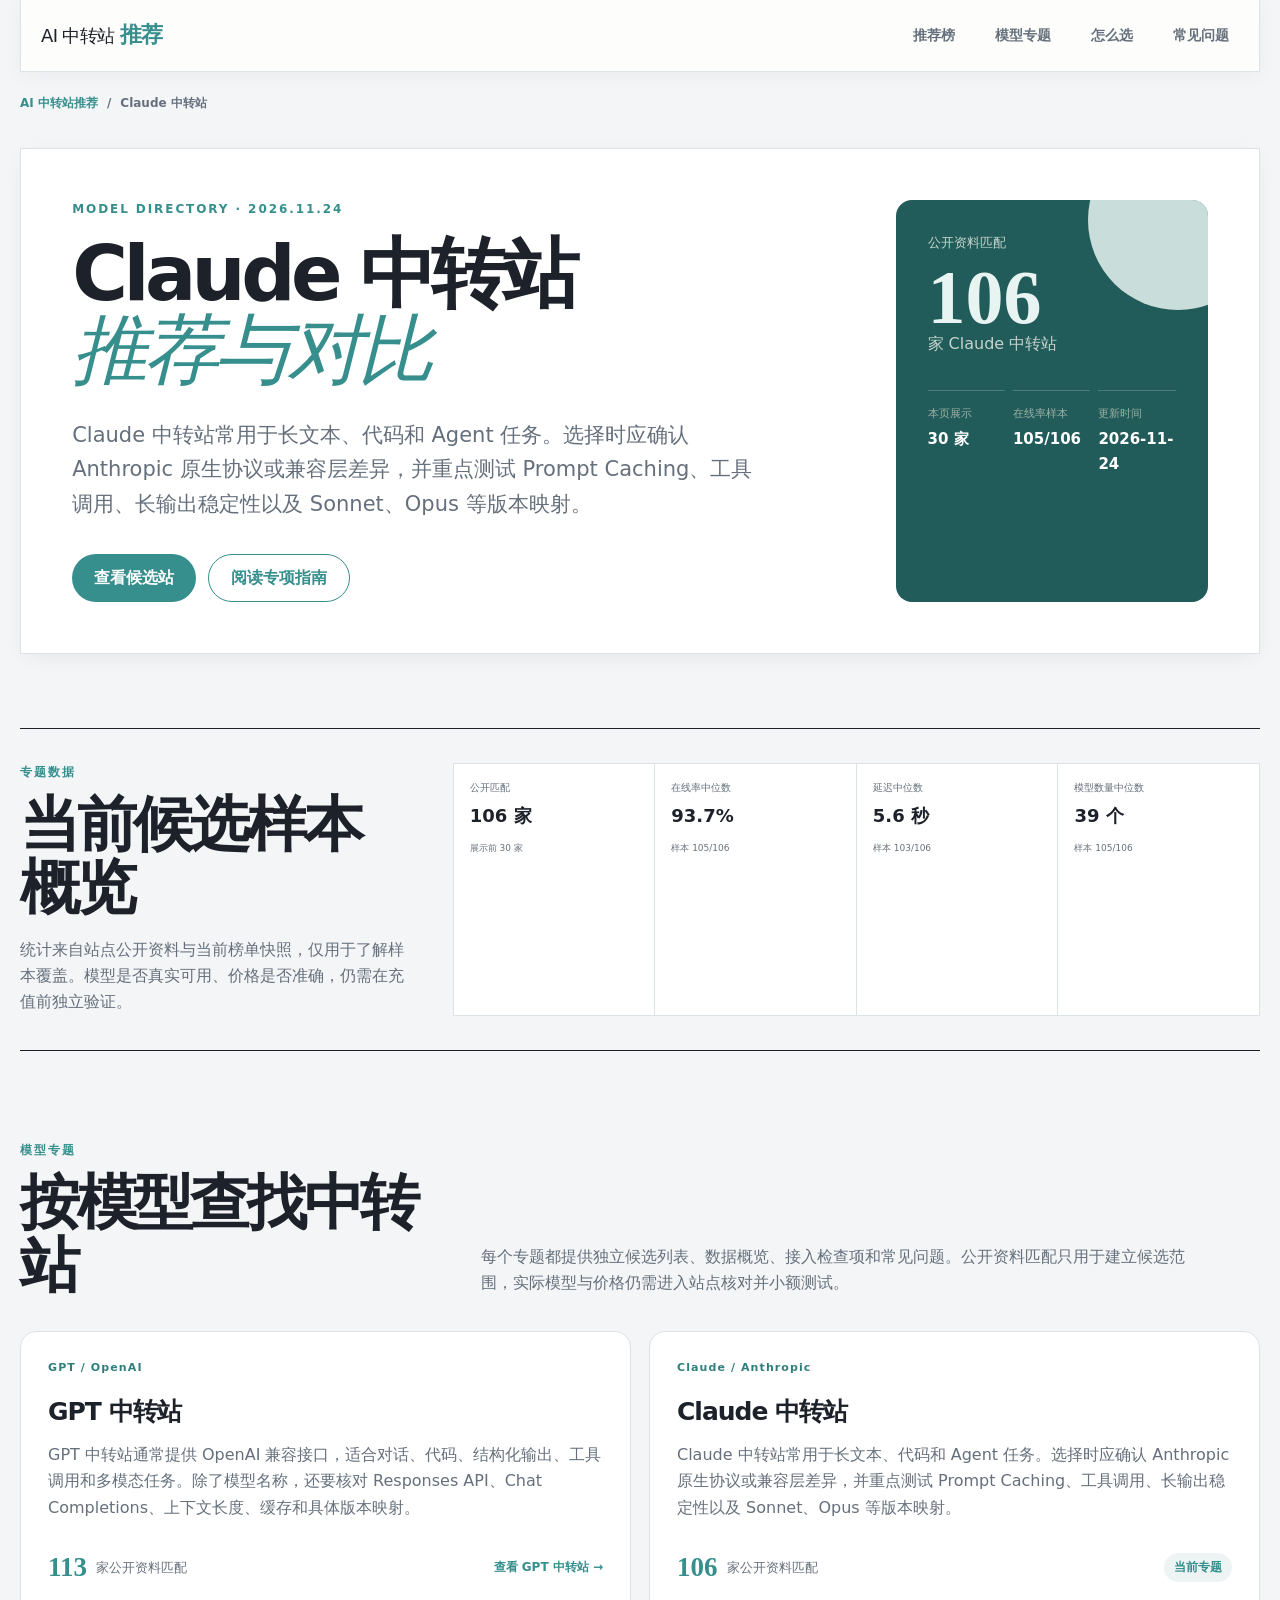
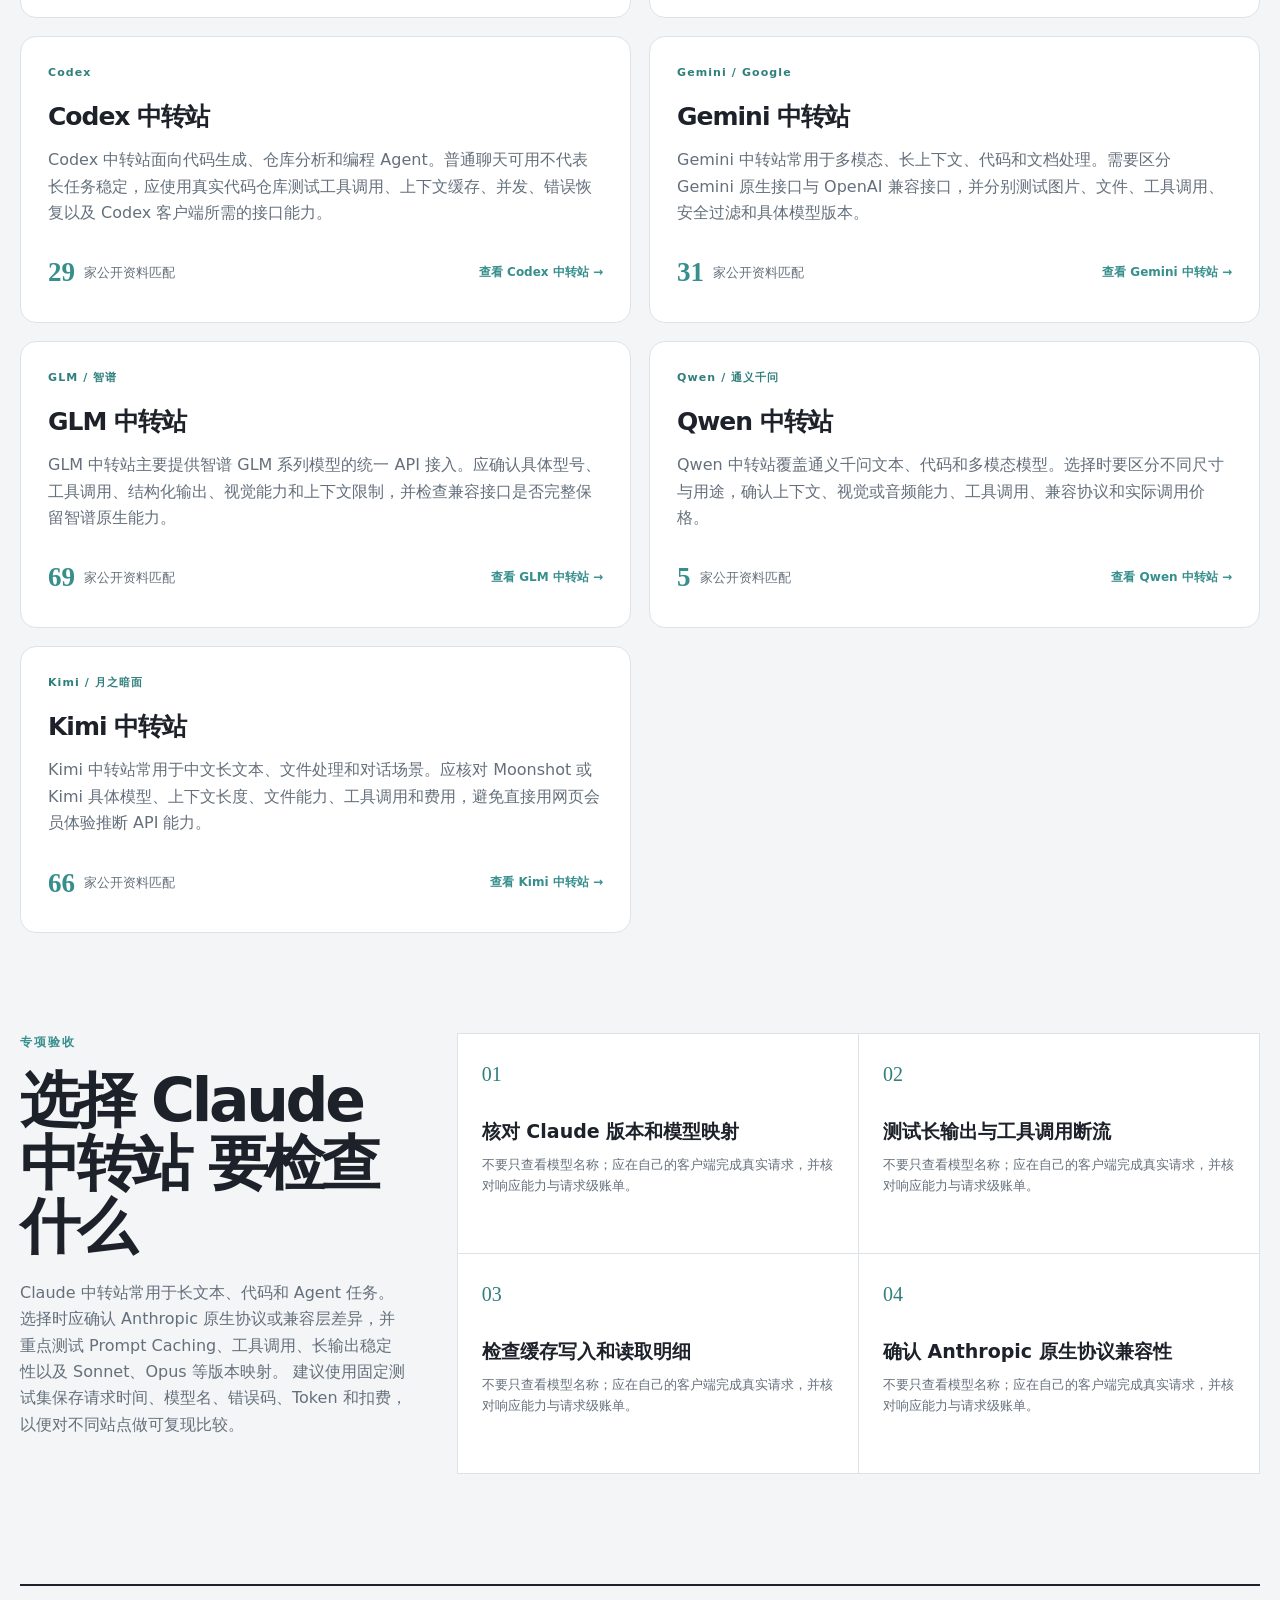
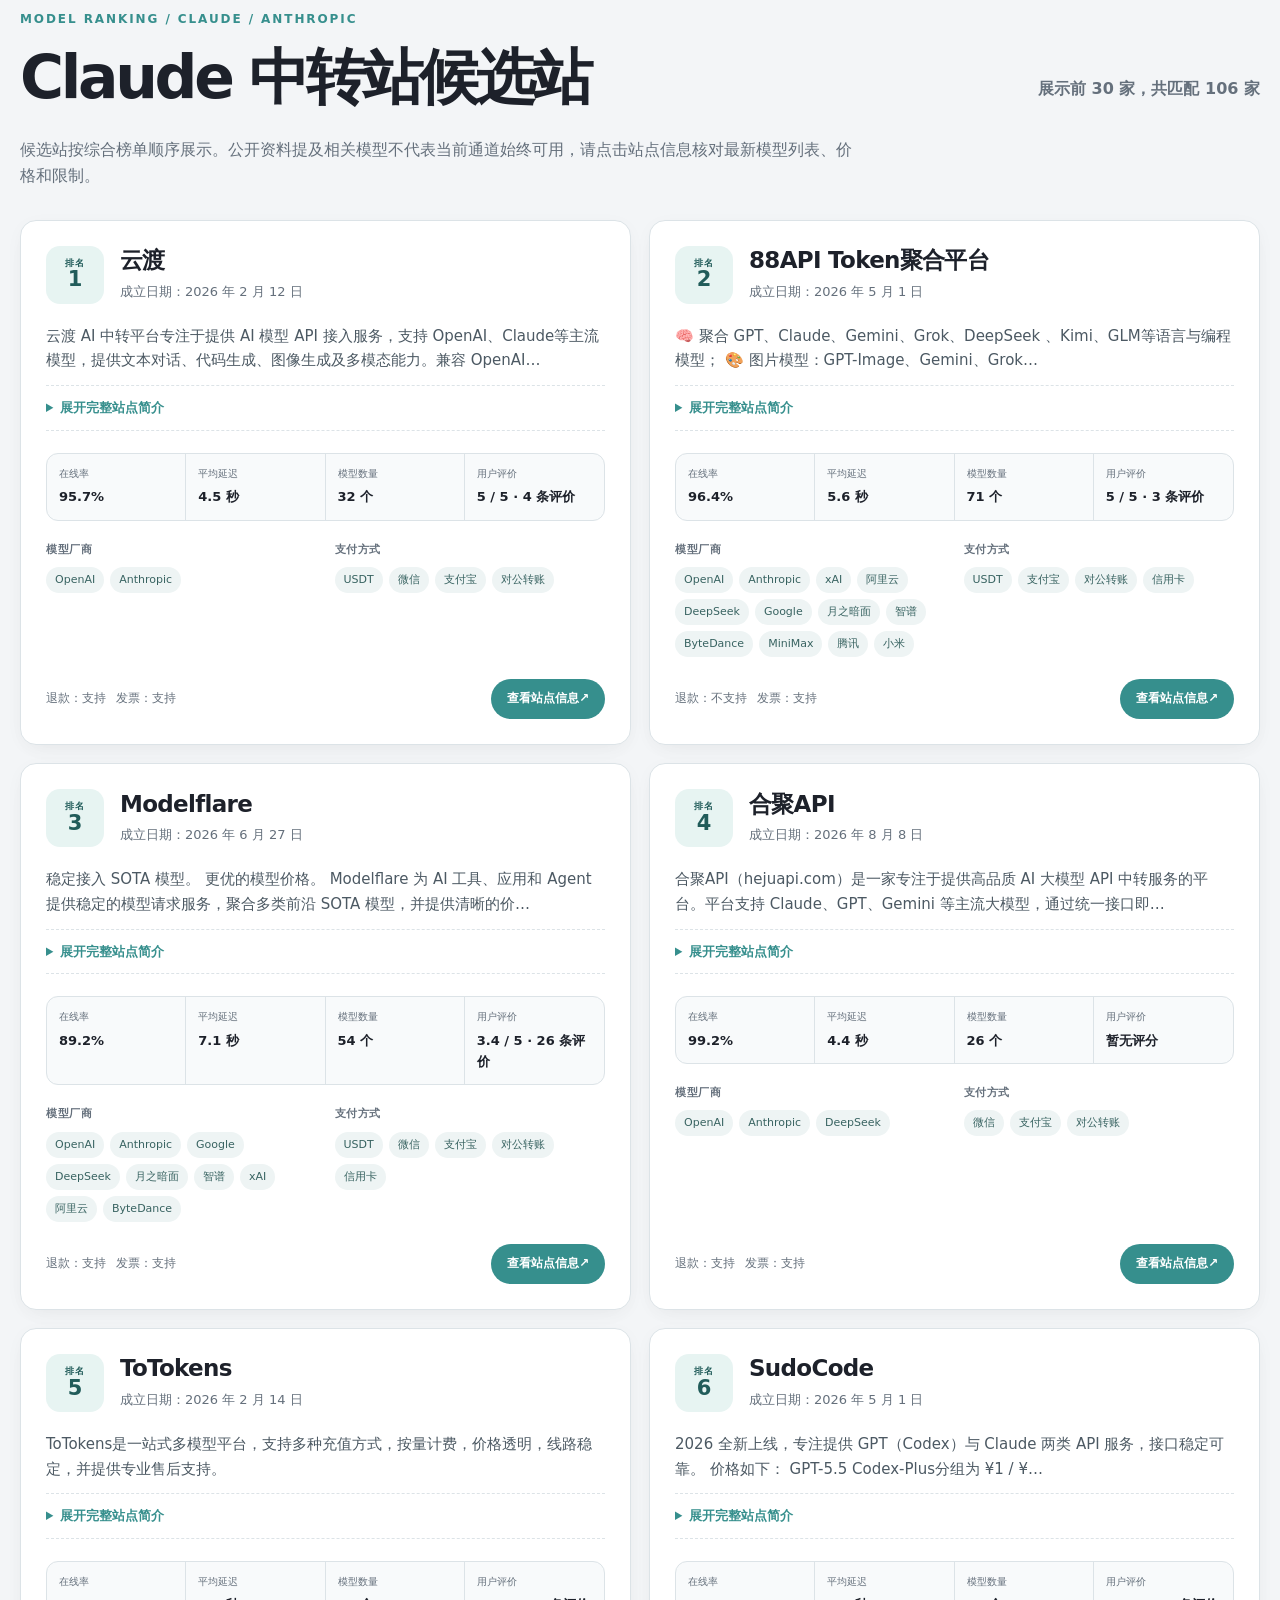
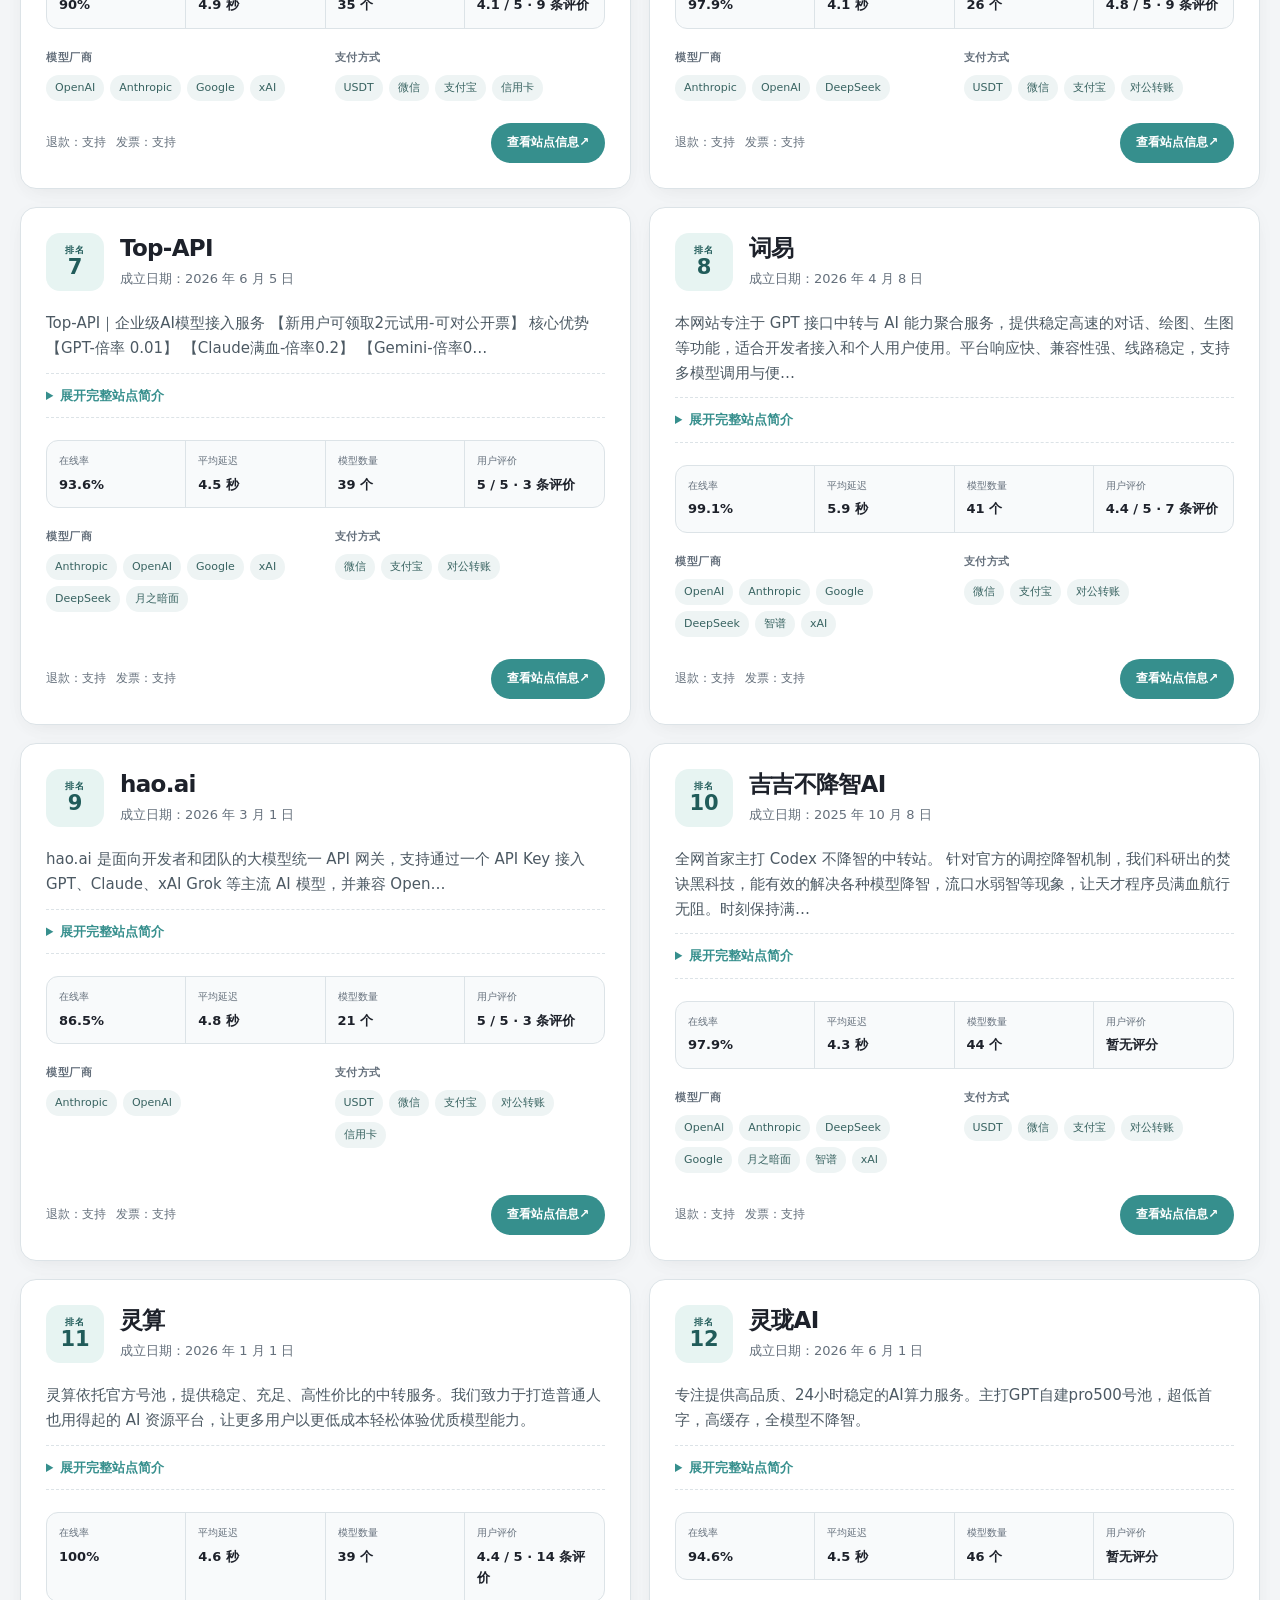
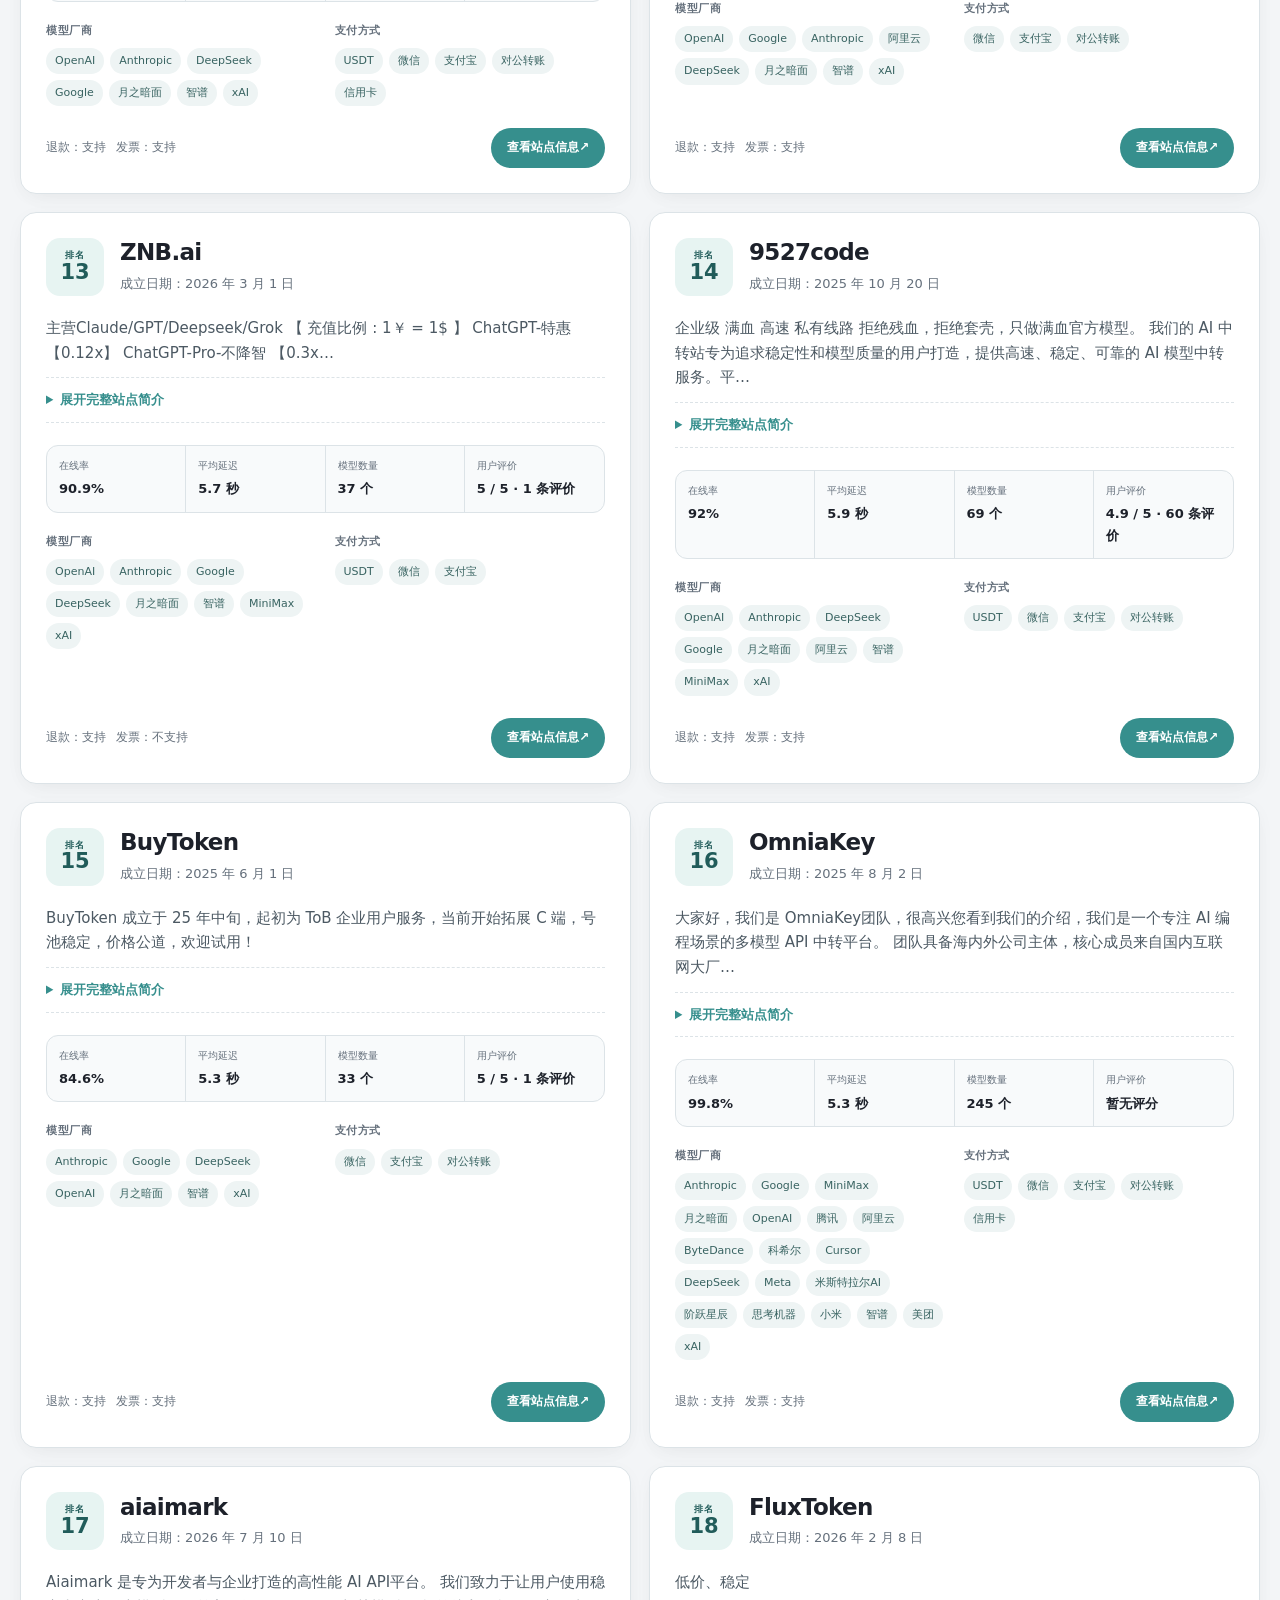
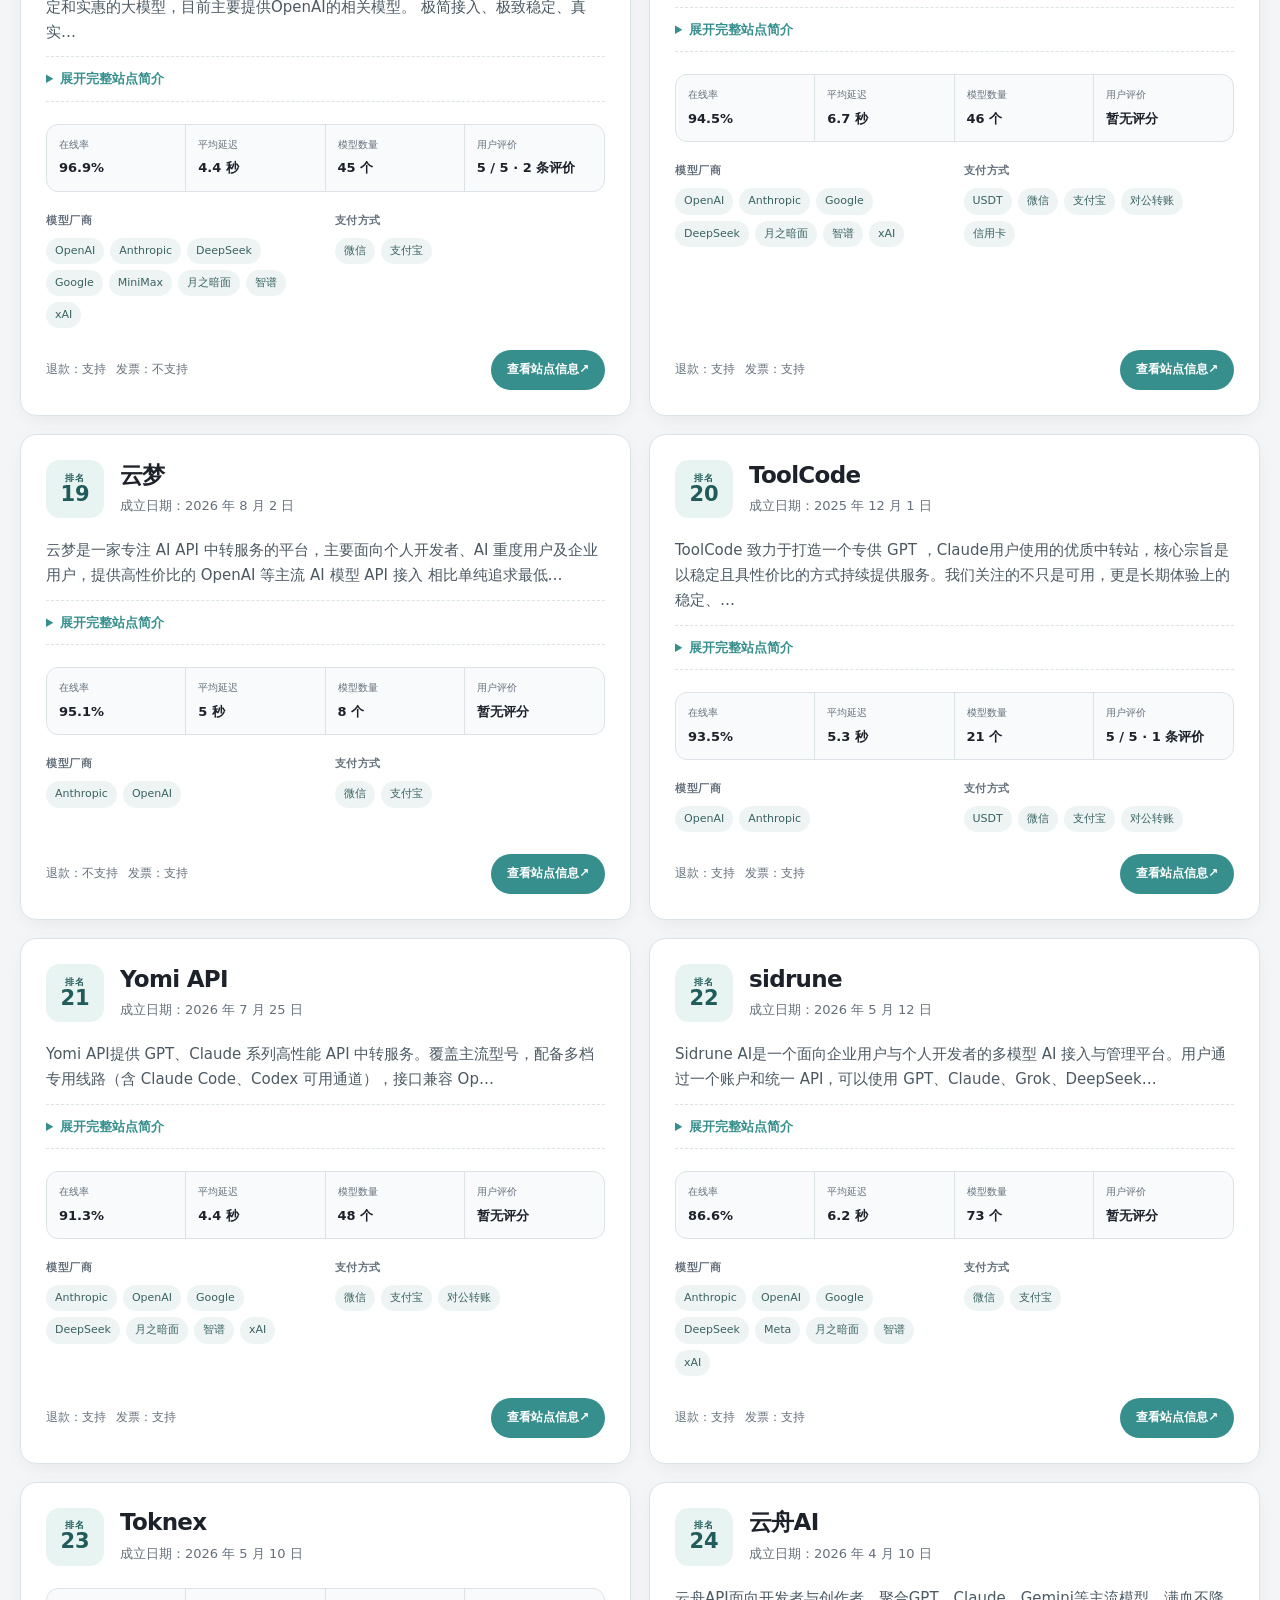
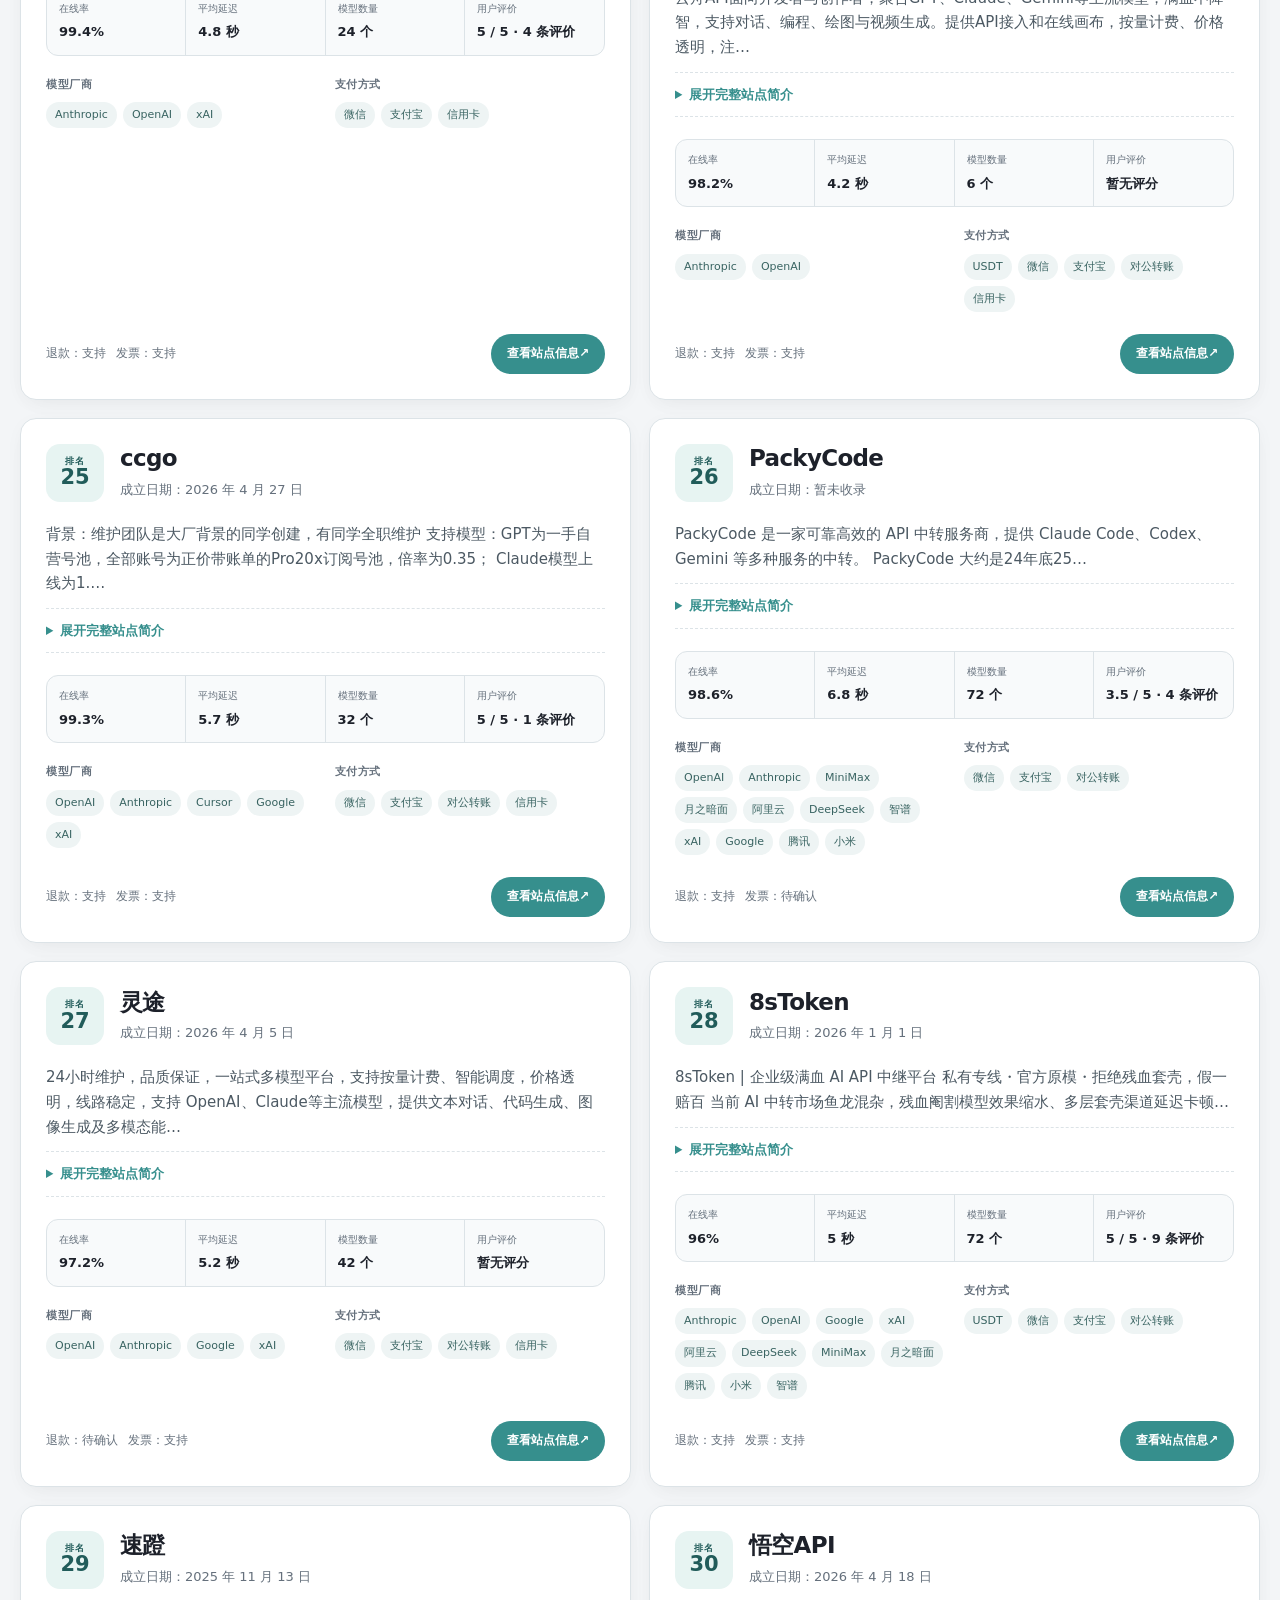
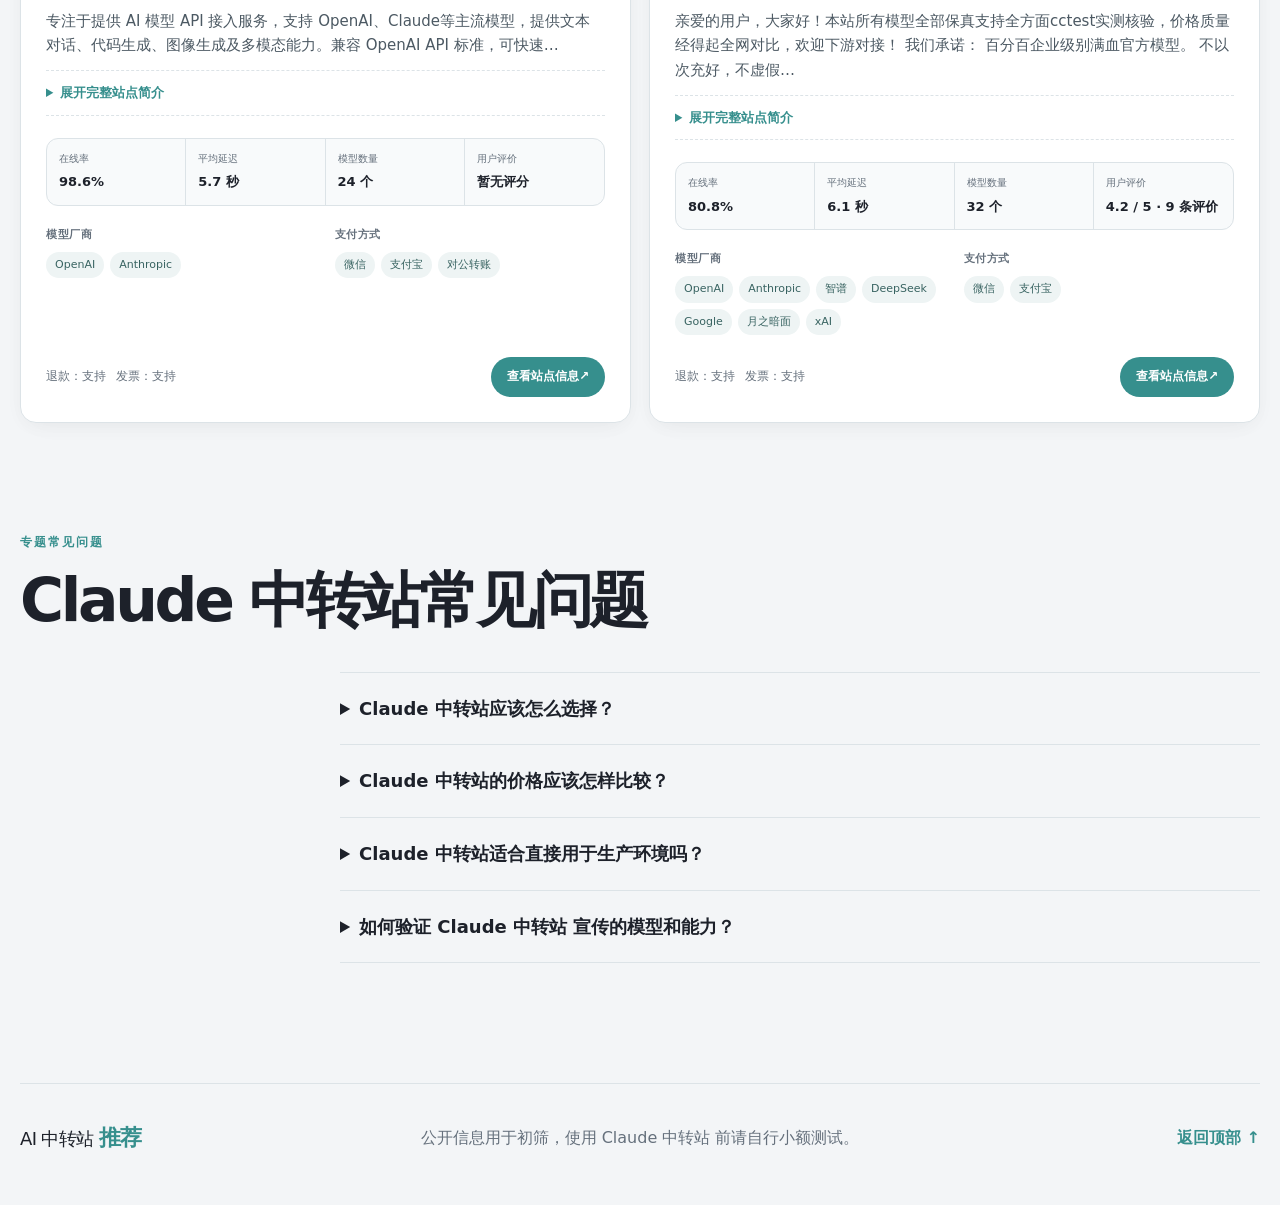
==== commit 02a941bc: "chore: update AI transit ranking" ====
--- a/claude-zhongzhuanzhan/index.html
+++ b/claude-zhongzhuanzhan/index.html
@@ -1 +1 @@
-<!doctype html><html lang="zh-CN"><head><meta charset="utf-8" /><meta name="viewport" content="width=device-width, initial-scale=1" /><title>Claude 中转站推荐｜105 家 AI API 中转站对比</title><meta name="description" content="Claude 中转站专题收录 105 家公开资料相关的 AI API 中转站，对比在线率、延迟、模型数量和服务信息，并提供接入验证、计费与安全选择指南。" /><meta name="robots" content="index, follow, max-image-preview:large, max-snippet:-1" /><meta name="theme-color" content="#f3f5f7" /><meta property="og:type" content="website" /><meta property="og:title" content="Claude 中转站推荐｜105 家 AI API 中转站对比" /><meta property="og:description" content="Claude 中转站专题收录 105 家公开资料相关的 AI API 中转站，对比在线率、延迟、模型数量和服务信息，并提供接入验证、计费与安全选择指南。" /><meta property="og:url" content="https://aizhongzhuanzhan.github.io/claude-zhongzhuanzhan/" /><meta property="og:site_name" content="AI 中转站推荐" /><meta property="og:locale" content="zh_CN" /><meta property="og:image" content="https://aizhongzhuanzhan.github.io/assets/og-image.svg" /><meta name="twitter:card" content="summary_large_image" /><meta name="twitter:title" content="Claude 中转站推荐｜105 家 AI API 中转站对比" /><meta name="twitter:description" content="Claude 中转站专题收录 105 家公开资料相关的 AI API 中转站，对比在线率、延迟、模型数量和服务信息，并提供接入验证、计费与安全选择指南。" /><meta name="twitter:image" content="https://aizhongzhuanzhan.github.io/assets/og-image.svg" /><link rel="canonical" href="https://aizhongzhuanzhan.github.io/claude-zhongzhuanzhan/" /><link rel="alternate" hreflang="zh-CN" href="https://aizhongzhuanzhan.github.io/claude-zhongzhuanzhan/" /><link rel="icon" href="../assets/favicon.svg" type="image/svg+xml" /><link rel="stylesheet" href="../assets/styles.min.css" /><script type="application/ld+json">{"@context":"https://schema.org","@graph":[{"@type":"WebSite","@id":"https://aizhongzhuanzhan.github.io/#website","url":"https://aizhongzhuanzhan.github.io/","name":"AI 中转站推荐","inLanguage":"zh-CN"},{"@type":"CollectionPage","@id":"https://aizhongzhuanzhan.github.io/claude-zhongzhuanzhan/#webpage","url":"https://aizhongzhuanzhan.github.io/claude-zhongzhuanzhan/","name":"Claude 中转站推荐｜105 家 AI API 中转站对比","description":"Claude 中转站专题收录 105 家公开资料相关的 AI API 中转站，对比在线率、延迟、模型数量和服务信息，并提供接入验证、计费与安全选择指南。","dateModified":"2026-11-23","inLanguage":"zh-CN","isPartOf":{"@id":"https://aizhongzhuanzhan.github.io/#website"},"breadcrumb":{"@id":"https://aizhongzhuanzhan.github.io/claude-zhongzhuanzhan/#breadcrumb"},"mainEntity":{"@id":"https://aizhongzhuanzhan.github.io/claude-zhongzhuanzhan/#ranking"}},{"@type":"BreadcrumbList","@id":"https://aizhongzhuanzhan.github.io/claude-zhongzhuanzhan/#breadcrumb","itemListElement":[{"@type":"ListItem","position":1,"name":"AI 中转站推荐","item":"https://aizhongzhuanzhan.github.io/"},{"@type":"ListItem","position":2,"name":"Claude 中转站","item":"https://aizhongzhuanzhan.github.io/claude-zhongzhuanzhan/"}]},{"@type":"ItemList","@id":"https://aizhongzhuanzhan.github.io/claude-zhongzhuanzhan/#ranking","name":"Claude 中转站候选列表","numberOfItems":105,"itemListOrder":"https://schema.org/ItemListOrderAscending","itemListElement":[{"@type":"ListItem","position":1,"item":{"@type":"Service","name":"88API Token聚合平台","url":"https://www.hvoyai.com/sites/88apiai/","description":"综合排名第 1；成立日期 2026-05-01；在线率 94.8%；平均延迟 5.4 秒；收录模型 71 个；用户评分 5/5（3 条评价）；退款政策：不支持；发票政策：支持。"}},{"@type":"ListItem","position":2,"item":{"@type":"Service","name":"Top-API","url":"https://www.hvoyai.com/sites/apitopcom/","description":"综合排名第 2；成立日期 2026-06-05；在线率 94.5%；平均延迟 4.1 秒；收录模型 39 个；用户评分 5/5（3 条评价）；退款政策：支持；发票政策：支持。"}},{"@type":"ListItem","position":3,"item":{"@type":"Service","name":"Modelflare","url":"https://www.hvoyai.com/sites/originmodelflaredev/","description":"综合排名第 3；成立日期 2026-06-27；在线率 94.7%；平均延迟 5.3 秒；收录模型 53 个；用户评分 3.3/5（24 条评价）；退款政策：支持；发票政策：支持。"}},{"@type":"ListItem","position":4,"item":{"@type":"Service","name":"ToTokens","url":"https://www.hvoyai.com/sites/totokenscc/","description":"综合排名第 4；成立日期 2026-02-14；在线率 95.7%；平均延迟 4.4 秒；收录模型 35 个；用户评分 4.1/5（9 条评价）；退款政策：支持；发票政策：支持。"}},{"@type":"ListItem","position":5,"item":{"@type":"Service","name":"云渡","url":"https://www.hvoyai.com/sites/yundulol/","description":"综合排名第 5；成立日期 2026-02-12；在线率 93%；平均延迟 4.1 秒；收录模型 32 个；用户评分 5/5（4 条评价）；退款政策：支持；发票政策：支持。"}},{"@type":"ListItem","position":6,"item":{"@type":"Service","name":"SudoCode","url":"https://www.hvoyai.com/sites/sudocodechat/","description":"综合排名第 6；成立日期 2026-05-01；在线率 91.9%；平均延迟 3.4 秒；收录模型 26 个；用户评分 4.8/5（9 条评价）；退款政策：支持；发票政策：支持。"}},{"@type":"ListItem","position":7,"item":{"@type":"Service","name":"hao.ai","url":"https://www.hvoyai.com/sites/haoai/","description":"综合排名第 7；成立日期 2026-03-01；在线率 90.7%；平均延迟 3.6 秒；收录模型 21 个；用户评分 5/5（3 条评价）；退款政策：支持；发票政策：支持。"}},{"@type":"ListItem","position":8,"item":{"@type":"Service","name":"灵算","url":"https://www.hvoyai.com/sites/lingsuansi/","description":"综合排名第 8；成立日期 2026-01-01；在线率 100%；平均延迟 4 秒；收录模型 39 个；用户评分 4.4/5（14 条评价）；退款政策：支持；发票政策：支持。"}},{"@type":"ListItem","position":9,"item":{"@type":"Service","name":"合聚API","url":"https://www.hvoyai.com/sites/hejuapicom/","description":"综合排名第 9；成立日期 2026-08-08；在线率 90.4%；平均延迟 3.8 秒；收录模型 27 个；退款政策：支持；发票政策：支持。"}},{"@type":"ListItem","position":10,"item":{"@type":"Service","name":"BuyToken","url":"https://www.hvoyai.com/sites/buytokenwork/","description":"综合排名第 10；成立日期 2025-06-01；在线率 81.6%；平均延迟 5.2 秒；收录模型 33 个；用户评分 5/5（1 条评价）；退款政策：支持；发票政策：支持。"}},{"@type":"ListItem","position":11,"item":{"@type":"Service","name":"ZNB.ai","url":"https://www.hvoyai.com/sites/znbcodecom/","description":"综合排名第 11；成立日期 2026-03-01；在线率 88.9%；平均延迟 5.6 秒；收录模型 37 个；用户评分 5/5（1 条评价）；退款政策：支持；发票政策：不支持。"}},{"@type":"ListItem","position":12,"item":{"@type":"Service","name":"灵珑AI","url":"https://www.hvoyai.com/sites/linlongscom/","description":"综合排名第 12；成立日期 2026-06-01；在线率 99.9%；平均延迟 4.2 秒；收录模型 46 个；退款政策：支持；发票政策：支持。"}},{"@type":"ListItem","position":13,"item":{"@type":"Service","name":"aiaimark","url":"https://www.hvoyai.com/sites/aiaimarkcom/","description":"综合排名第 13；成立日期 2026-07-10；在线率 98.3%；平均延迟 3.9 秒；收录模型 45 个；用户评分 5/5（2 条评价）；退款政策：支持；发票政策：不支持。"}},{"@type":"ListItem","position":14,"item":{"@type":"Service","name":"词易","url":"https://www.hvoyai.com/sites/chiyicncom/","description":"综合排名第 14；成立日期 2026-04-08；在线率 100%；平均延迟 5 秒；收录模型 41 个；用户评分 4.4/5（7 条评价）；退款政策：支持；发票政策：支持。"}},{"@type":"ListItem","position":15,"item":{"@type":"Service","name":"吉吉不降智AI","url":"https://www.hvoyai.com/sites/jijicc/","description":"综合排名第 15；成立日期 2025-10-08；在线率 92.7%；平均延迟 8.8 秒；收录模型 47 个；退款政策：支持；发票政策：支持。"}},{"@type":"ListItem","position":16,"item":{"@type":"Service","name":"悟空API","url":"https://www.hvoyai.com/sites/wkapipro/","description":"综合排名第 16；成立日期 2026-04-18；在线率 96.9%；平均延迟 4.9 秒；收录模型 32 个；用户评分 4.2/5（9 条评价）；退款政策：支持；发票政策：支持。"}},{"@type":"ListItem","position":17,"item":{"@type":"Service","name":"Yomi API","url":"https://www.hvoyai.com/sites/yomiapicom/","description":"综合排名第 17；成立日期 2026-07-25；在线率 90.8%；平均延迟 3.9 秒；收录模型 47 个；退款政策：支持；发票政策：支持。"}},{"@type":"ListItem","position":18,"item":{"@type":"Service","name":"OmniaKey","url":"https://www.hvoyai.com/sites/omniakeycom/","description":"综合排名第 18；成立日期 2025-08-02；在线率 99.9%；平均延迟 5 秒；收录模型 245 个；退款政策：支持；发票政策：支持。"}},{"@type":"ListItem","position":19,"item":{"@type":"Service","name":"FluxToken","url":"https://www.hvoyai.com/sites/fluxtokenai/","description":"综合排名第 19；成立日期 2026-02-08；在线率 98.8%；平均延迟 5.8 秒；收录模型 46 个；退款政策：支持；发票政策：支持。"}},{"@type":"ListItem","position":20,"item":{"@type":"Service","name":"9527code","url":"https://www.hvoyai.com/sites/9527codes/","description":"综合排名第 20；成立日期 2025-10-20；在线率 95.2%；平均延迟 5.3 秒；收录模型 69 个；用户评分 4.9/5（60 条评价）；退款政策：支持；发票政策：支持。"}},{"@type":"ListItem","position":21,"item":{"@type":"Service","name":"8sToken","url":"https://www.hvoyai.com/sites/8stokencom/","description":"综合排名第 21；成立日期 2026-01-01；在线率 98.6%；平均延迟 4.6 秒；收录模型 72 个；用户评分 5/5（9 条评价）；退款政策：支持；发票政策：支持。"}},{"@type":"ListItem","position":22,"item":{"@type":"Service","name":"Toknex","url":"https://www.hvoyai.com/sites/toknexme/","description":"综合排名第 22；成立日期 2026-05-10；在线率 100%；平均延迟 4.6 秒；收录模型 24 个；用户评分 5/5（4 条评价）；退款政策：支持；发票政策：支持。"}},{"@type":"ListItem","position":23,"item":{"@type":"Service","name":"云舟AI","url":"https://www.hvoyai.com/sites/yunzhouapicom/","description":"综合排名第 23；成立日期 2026-04-10；在线率 100%；平均延迟 3.8 秒；收录模型 5 个；退款政策：支持；发票政策：支持。"}},{"@type":"ListItem","position":24,"item":{"@type":"Service","name":"sudocode.us","url":"https://www.hvoyai.com/sites/sudocodeus/","description":"综合排名第 25；成立日期 2026-01-04；在线率 100%；平均延迟 3.9 秒；收录模型 62 个；退款政策：支持；发票政策：支持。"}},{"@type":"ListItem","position":25,"item":{"@type":"Service","name":"jcode","url":"https://www.hvoyai.com/sites/jcodecc/","description":"综合排名第 26；成立日期 2025-12-18；在线率 98.2%；平均延迟 4.8 秒；收录模型 28 个；退款政策：支持；发票政策：不支持。"}},{"@type":"ListItem","position":26,"item":{"@type":"Service","name":"灵途","url":"https://www.hvoyai.com/sites/lingtuapinet/","description":"综合排名第 27；成立日期 2026-04-05；在线率 99.5%；平均延迟 4.9 秒；收录模型 42 个；发票政策：支持。"}},{"@type":"ListItem","position":27,"item":{"@type":"Service","name":"PackyCode","url":"https://www.hvoyai.com/sites/packyapiai/","description":"综合排名第 28；在线率 99.8%；平均延迟 6.2 秒；收录模型 72 个；用户评分 3.5/5（4 条评价）；退款政策：支持。"}},{"@type":"ListItem","position":28,"item":{"@type":"Service","name":"SvenX","url":"https://www.hvoyai.com/sites/svenxtop/","description":"综合排名第 29；成立日期 2026-03-01；在线率 99%；平均延迟 4.4 秒；收录模型 19 个；退款政策：支持；发票政策：支持。"}},{"@type":"ListItem","position":29,"item":{"@type":"Service","name":"SevnX","url":"https://www.hvoyai.com/sites/sevnxlol/","description":"综合排名第 30；成立日期 2026-05-01；在线率 99.6%；平均延迟 4.9 秒；收录模型 12 个；用户评分 5/5（5 条评价）；发票政策：支持。"}},{"@type":"ListItem","position":30,"item":{"@type":"Service","name":"ToolCode","url":"https://www.hvoyai.com/sites/toolcodecc/","description":"综合排名第 31；成立日期 2025-12-01；在线率 94.5%；平均延迟 4.5 秒；收录模型 21 个；用户评分 5/5（1 条评价）；退款政策：支持；发票政策：支持。"}}]},{"@type":"FAQPage","@id":"https://aizhongzhuanzhan.github.io/claude-zhongzhuanzhan/#faq","mainEntity":[{"@type":"Question","name":"Claude 中转站应该怎么选择？","acceptedAnswer":{"@type":"Answer","text":"先确认候选站明确支持所需模型和接口，再用自己的真实任务测试流式输出、工具调用、上下文、成功率和账单。重点完成：核对 Claude 版本和模型映射；测试长输出与工具调用断流；检查缓存写入和读取明细；确认 Anthropic 原生协议兼容性。不要只依据首页价格或一次短对话决定长期使用。"}},{"@type":"Question","name":"Claude 中转站的价格应该怎样比较？","acceptedAnswer":{"@type":"Answer","text":"统一换算人民币充值比例、输入价格、输出价格、缓存读写、模型倍率和用户分组倍率，再复算一条实际请求。面板显示为美元不代表等同官方美元，低倍率也不代表所有模型和渠道采用相同价格。"}},{"@type":"Question","name":"Claude 中转站适合直接用于生产环境吗？","acceptedAnswer":{"@type":"Answer","text":"个人学习和能够随时迁移的任务可以先小额测试。生产环境还要评估数据隐私、运营主体、日志政策、限流、故障公告和备用供应商；涉及敏感数据或强 SLA 时，应优先考虑官方 API 或可签约的企业服务。"}},{"@type":"Question","name":"如何验证 Claude 中转站 宣传的模型和能力？","acceptedAnswer":{"@type":"Answer","text":"使用固定测试集核对模型标识、上下文、流式响应、工具调用和账单模型名，并完成专项验证：核对 Claude 版本和模型映射；测试长输出与工具调用断流；检查缓存写入和读取明细；确认 Anthropic 原生协议兼容性。模型自报身份不能作为证据，关键能力缺失或账单无法复算时应暂停继续充值。"}}]}]}</script><script>var _hmt = _hmt || [];(function() {var hm = document.createElement("script");hm.src = "https://hm.baidu.com/hm.js?a95d0c92950541b137908250283f3d91";var s = document.getElementsByTagName("script")[0];s.parentNode.insertBefore(hm, s);})();</script></head><body><a class="skip-link" href="#main">跳到主要内容</a><header class="topbar"><a class="wordmark" href="../" aria-label="AI 中转站推荐首页"><span>AI 中转站</span><strong>推荐</strong></a><nav aria-label="主要导航"><a href="../#ranking">推荐榜</a><a href="../#topics">模型专题</a><a href="../#guide">怎么选</a><a href="../#faq">常见问题</a></nav></header><main id="main"><nav class="breadcrumbs" aria-label="面包屑"><a href="../">AI 中转站推荐</a><span aria-hidden="true">/</span><span aria-current="page">Claude 中转站</span></nav><section class="hero topic-hero"><div class="hero__copy"><p class="eyebrow">MODEL DIRECTORY · 2026.11.23</p><h1>Claude 中转站<br /><em>推荐与对比</em></h1><p class="hero-copy">Claude 中转站常用于长文本、代码和 Agent 任务。选择时应确认 Anthropic 原生协议或兼容层差异，并重点测试 Prompt Caching、工具调用、长输出稳定性以及 Sonnet、Opus 等版本映射。</p><div class="hero-actions"><a href="#topic-ranking">查看候选站</a><a href="#topic-guide">阅读专项指南</a></div></div><aside class="hero__panel" aria-label="专题概览"><p>公开资料匹配</p><strong>105</strong><span>家 Claude 中转站</span><dl><div><dt>本页展示</dt><dd>30 家</dd></div><div><dt>在线率样本</dt><dd>104/105</dd></div><div><dt>更新时间</dt><dd>2026-11-23</dd></div></dl></aside></section><section class="topic-overview" aria-labelledby="topic-overview-title"><div><p class="section-kicker">专题数据</p><h2 id="topic-overview-title">当前候选样本概览</h2><p>统计来自站点公开资料与当前榜单快照，仅用于了解样本覆盖。模型是否真实可用、价格是否准确，仍需在充值前独立验证。</p></div><dl class="topic-stat-grid"><div><dt>公开匹配</dt><dd>105 家</dd><small>展示前 30 家</small></div><div><dt>在线率中位数</dt><dd>94.8%</dd><small>样本 104/105</small></div><div><dt>延迟中位数</dt><dd>5 秒</dd><small>样本 103/105</small></div><div><dt>模型数量中位数</dt><dd>41 个</dd><small>样本 104/105</small></div></dl></section><section class="topic-directory" id="topics" aria-labelledby="topics-title"><div class="topic-directory__head"><div><p class="section-kicker">模型专题</p><h2 id="topics-title">按模型查找中转站</h2></div><p>每个专题都提供独立候选列表、数据概览、接入检查项和常见问题。公开资料匹配只用于建立候选范围，实际模型与价格仍需进入站点核对并小额测试。</p></div><div class="topic-directory__grid"><article><span>GPT / OpenAI</span><h3>GPT 中转站</h3><p>GPT 中转站通常提供 OpenAI 兼容接口，适合对话、代码、结构化输出、工具调用和多模态任务。除了模型名称，还要核对 Responses API、Chat Completions、上下文长度、缓存和具体版本映射。</p><div><strong>113</strong><small>家公开资料匹配</small><a href="/gpt-zhongzhuanzhan/">查看 GPT 中转站 →</a></div></article><article><span>Claude / Anthropic</span><h3>Claude 中转站</h3><p>Claude 中转站常用于长文本、代码和 Agent 任务。选择时应确认 Anthropic 原生协议或兼容层差异，并重点测试 Prompt Caching、工具调用、长输出稳定性以及 Sonnet、Opus 等版本映射。</p><div><strong>105</strong><small>家公开资料匹配</small><span class="topic-directory__current" aria-current="page">当前专题</span></div></article><article><span>Codex</span><h3>Codex 中转站</h3><p>Codex 中转站面向代码生成、仓库分析和编程 Agent。普通聊天可用不代表长任务稳定，应使用真实代码仓库测试工具调用、上下文缓存、并发、错误恢复以及 Codex 客户端所需的接口能力。</p><div><strong>30</strong><small>家公开资料匹配</small><a href="/codex-zhongzhuanzhan/">查看 Codex 中转站 →</a></div></article><article><span>Gemini / Google</span><h3>Gemini 中转站</h3><p>Gemini 中转站常用于多模态、长上下文、代码和文档处理。需要区分 Gemini 原生接口与 OpenAI 兼容接口，并分别测试图片、文件、工具调用、安全过滤和具体模型版本。</p><div><strong>31</strong><small>家公开资料匹配</small><a href="/gemini-zhongzhuanzhan/">查看 Gemini 中转站 →</a></div></article><article><span>GLM / 智谱</span><h3>GLM 中转站</h3><p>GLM 中转站主要提供智谱 GLM 系列模型的统一 API 接入。应确认具体型号、工具调用、结构化输出、视觉能力和上下文限制，并检查兼容接口是否完整保留智谱原生能力。</p><div><strong>68</strong><small>家公开资料匹配</small><a href="/glm-zhongzhuanzhan/">查看 GLM 中转站 →</a></div></article><article><span>Qwen / 通义千问</span><h3>Qwen 中转站</h3><p>Qwen 中转站覆盖通义千问文本、代码和多模态模型。选择时要区分不同尺寸与用途，确认上下文、视觉或音频能力、工具调用、兼容协议和实际调用价格。</p><div><strong>6</strong><small>家公开资料匹配</small><a href="/qwen-zhongzhuanzhan/">查看 Qwen 中转站 →</a></div></article><article><span>Kimi / 月之暗面</span><h3>Kimi 中转站</h3><p>Kimi 中转站常用于中文长文本、文件处理和对话场景。应核对 Moonshot 或 Kimi 具体模型、上下文长度、文件能力、工具调用和费用，避免直接用网页会员体验推断 API 能力。</p><div><strong>66</strong><small>家公开资料匹配</small><a href="/kimi-zhongzhuanzhan/">查看 Kimi 中转站 →</a></div></article></div></section><section class="topic-guide" id="topic-guide" aria-labelledby="topic-guide-title"><div><p class="section-kicker">专项验收</p><h2 id="topic-guide-title">选择 Claude 中转站 要检查什么</h2><p>Claude 中转站常用于长文本、代码和 Agent 任务。选择时应确认 Anthropic 原生协议或兼容层差异，并重点测试 Prompt Caching、工具调用、长输出稳定性以及 Sonnet、Opus 等版本映射。 建议使用固定测试集保存请求时间、模型名、错误码、Token 和扣费，以便对不同站点做可复现比较。</p></div><div class="topic-focus-grid"><article><span>01</span><h3>核对 Claude 版本和模型映射</h3><p>不要只查看模型名称；应在自己的客户端完成真实请求，并核对响应能力与请求级账单。</p></article><article><span>02</span><h3>测试长输出与工具调用断流</h3><p>不要只查看模型名称；应在自己的客户端完成真实请求，并核对响应能力与请求级账单。</p></article><article><span>03</span><h3>检查缓存写入和读取明细</h3><p>不要只查看模型名称；应在自己的客户端完成真实请求，并核对响应能力与请求级账单。</p></article><article><span>04</span><h3>确认 Anthropic 原生协议兼容性</h3><p>不要只查看模型名称；应在自己的客户端完成真实请求，并核对响应能力与请求级账单。</p></article></div></section><section class="ranking topic-ranking" id="topic-ranking" aria-labelledby="topic-ranking-title"><div class="ranking-head"><div><p>MODEL RANKING / Claude / Anthropic</p><h2 id="topic-ranking-title">Claude 中转站候选站</h2></div><p>展示前 30 家，共匹配 105 家</p></div><p class="ranking-note">候选站按综合榜单顺序展示。公开资料提及相关模型不代表当前通道始终可用，请点击站点信息核对最新模型列表、价格和限制。</p><div class="station-list"><article class="station-card" id="rank-1" aria-labelledby="station-1"><div class="station-card__head"><span class="rank-badge"><small>排名</small>1</span><div class="station-title"><h2 id="station-1"><a href="https://www.hvoyai.com/sites/88apiai/" target="_blank" rel="nofollow noopener" referrerpolicy="origin">88API Token聚合平台</a></h2><p>成立日期：2026 年 5 月 1 日</p></div></div><p class="site-summary">🧠 聚合 GPT、Claude、Gemini、Grok、DeepSeek 、Kimi、GLM等语言与编程模型； 🎨 图片模型：GPT-Image、Gemini、Grok…</p><details class="site-intro"><summary>展开完整站点简介</summary><div class="site-intro__body"><p>🧠 聚合 GPT、Claude、Gemini、Grok、DeepSeek 、Kimi、GLM等语言与编程模型；</p><p>🎨 图片模型：GPT-Image、Gemini、Grok 等；</p><p>🎬 视频模型：Seedance、Veo、MiniMax Hailuo H3、Kling、Grok 等；</p><p>🎙️ 语音能力：Whisper、TTS 等。从文案、出图、改图，到视频生成与配音</p><p>🎁新用户注册送体验额度，可以检测模型能力。站内有人工客服值守！</p><p>👉海外企业资质运营 稳定不跑路 提供正规发票 充值比例1:1</p></div></details><dl class="metric-grid"><div><dt>在线率</dt><dd>94.8%</dd></div><div><dt>平均延迟</dt><dd>5.4 秒</dd></div><div><dt>模型数量</dt><dd>71 个</dd></div><div><dt>用户评价</dt><dd>5 / 5 · 3 条评价</dd></div></dl><div class="station-meta"><div><h3>模型厂商</h3><div class="chip-list"><span class="chip">OpenAI</span><span class="chip">Anthropic</span><span class="chip">xAI</span><span class="chip">阿里云</span><span class="chip">DeepSeek</span><span class="chip">月之暗面</span><span class="chip">智谱</span><span class="chip">ByteDance</span><span class="chip">Google</span><span class="chip">MiniMax</span><span class="chip">腾讯</span><span class="chip">小米</span></div></div><div><h3>支付方式</h3><div class="chip-list"><span class="chip">USDT</span><span class="chip">支付宝</span><span class="chip">对公转账</span><span class="chip">信用卡</span></div></div></div><div class="station-card__foot"><p><span>退款：不支持</span><span>发票：支持</span></p><a class="detail-link" href="https://www.hvoyai.com/sites/88apiai/" target="_blank" rel="nofollow noopener" referrerpolicy="origin" aria-label="查看 88API Token聚合平台 的更多信息">查看站点信息 <span aria-hidden="true">↗</span></a></div></article><article class="station-card" id="rank-2" aria-labelledby="station-2"><div class="station-card__head"><span class="rank-badge"><small>排名</small>2</span><div class="station-title"><h2 id="station-2"><a href="https://www.hvoyai.com/sites/apitopcom/" target="_blank" rel="nofollow noopener" referrerpolicy="origin">Top-API</a></h2><p>成立日期：2026 年 6 月 5 日</p></div></div><p class="site-summary">Top-API｜企业级AI模型接入服务 【新用户可领取2元试用-可对公开票】 核心优势 【GPT-倍率 0.01】 【Claude满血-倍率0.2】 【Gemini-倍率0…</p><details class="site-intro"><summary>展开完整站点简介</summary><div class="site-intro__body"><p>Top-API｜企业级AI模型接入服务     【新用户可领取2元试用-可对公开票】</p><p>核心优势</p><p>【GPT-倍率 0.01】    【Claude满血-倍率0.2】    【Gemini-倍率0.1】</p><p>【Grok-倍率0.05】   【CC福利Kiro-倍率0.05】    【生图-倍率0.1】</p><p>🧠 主流模型统一接入</p><p>覆盖语言、代码、图像与多模态模型，一个账号统一管理，按需调用，无需在多个平台重复注册和充值。</p><p>🖼️ 专业图像生成能力</p><p>接入 GPT Image 2、Nano Banana 2 等生图模型，支持文生图、图生图和图片编辑，满足内容创作与应用开发需求。</p><p>⚡ 稳定可靠的模型路由</p><p>采用多节点路由、健康检测与故障切换机制，提高请求成功率，轻松应对日常开发和批量调用场景。</p><p>🔌 统一兼容的 API 接口</p><p>兼容主流 API 调用规范，接入简单、迁移方便，可根据业务需求灵活选择和切换模型。</p><p>🛡️ 安全透明的管理体系</p><p>支持密钥隔离、额度限制、调用日志、实时用量统计和透明计费，让每次调用和每笔成本清晰可查。</p><p>💰 灵活实惠的调用成本</p><p>根据不同任务选择合适的模型与服务渠道，在保障模型能力和调用稳定性的同时，帮助用户降低使用成本。</p><p>为什么选择 TopAPI？</p><p>在 AI API 服务中，稳定是基础，模型能力、成本和服务决定使用体验。TopAPI 将对话、编程、图像生成与多模态能力整合在同一个平台，减少多平台管理带来的时间和维护成本。</p></div></details><dl class="metric-grid"><div><dt>在线率</dt><dd>94.5%</dd></div><div><dt>平均延迟</dt><dd>4.1 秒</dd></div><div><dt>模型数量</dt><dd>39 个</dd></div><div><dt>用户评价</dt><dd>5 / 5 · 3 条评价</dd></div></dl><div class="station-meta"><div><h3>模型厂商</h3><div class="chip-list"><span class="chip">Anthropic</span><span class="chip">OpenAI</span><span class="chip">Google</span><span class="chip">xAI</span><span class="chip">DeepSeek</span><span class="chip">月之暗面</span></div></div><div><h3>支付方式</h3><div class="chip-list"><span class="chip">微信</span><span class="chip">支付宝</span><span class="chip">对公转账</span></div></div></div><div class="station-card__foot"><p><span>退款：支持</span><span>发票：支持</span></p><a class="detail-link" href="https://www.hvoyai.com/sites/apitopcom/" target="_blank" rel="nofollow noopener" referrerpolicy="origin" aria-label="查看 Top-API 的更多信息">查看站点信息 <span aria-hidden="true">↗</span></a></div></article><article class="station-card" id="rank-3" aria-labelledby="station-3"><div class="station-card__head"><span class="rank-badge"><small>排名</small>3</span><div class="station-title"><h2 id="station-3"><a href="https://www.hvoyai.com/sites/originmodelflaredev/" target="_blank" rel="nofollow noopener" referrerpolicy="origin">Modelflare</a></h2><p>成立日期：2026 年 6 月 27 日</p></div></div><p class="site-summary">稳定接入 SOTA 模型。 更优的模型价格。 Modelflare 为 AI 工具、应用和 Agent 提供稳定的模型请求服务，聚合多类前沿 SOTA 模型，并提供清晰的价…</p><details class="site-intro"><summary>展开完整站点简介</summary><div class="site-intro__body"><p>稳定接入 SOTA 模型。</p><p>更优的模型价格。</p><p>Modelflare 为 AI 工具、应用和 Agent 提供稳定的模型请求服务，聚合多类前沿 SOTA 模型，并提供清晰的价格、用量与请求状态。</p></div></details><dl class="metric-grid"><div><dt>在线率</dt><dd>94.7%</dd></div><div><dt>平均延迟</dt><dd>5.3 秒</dd></div><div><dt>模型数量</dt><dd>53 个</dd></div><div><dt>用户评价</dt><dd>3.3 / 5 · 24 条评价</dd></div></dl><div class="station-meta"><div><h3>模型厂商</h3><div class="chip-list"><span class="chip">OpenAI</span><span class="chip">Anthropic</span><span class="chip">Google</span><span class="chip">DeepSeek</span><span class="chip">月之暗面</span><span class="chip">智谱</span><span class="chip">xAI</span><span class="chip">阿里云</span><span class="chip">ByteDance</span></div></div><div><h3>支付方式</h3><div class="chip-list"><span class="chip">USDT</span><span class="chip">微信</span><span class="chip">支付宝</span><span class="chip">对公转账</span><span class="chip">信用卡</span></div></div></div><div class="station-card__foot"><p><span>退款：支持</span><span>发票：支持</span></p><a class="detail-link" href="https://www.hvoyai.com/sites/originmodelflaredev/" target="_blank" rel="nofollow noopener" referrerpolicy="origin" aria-label="查看 Modelflare 的更多信息">查看站点信息 <span aria-hidden="true">↗</span></a></div></article><article class="station-card" id="rank-4" aria-labelledby="station-4"><div class="station-card__head"><span class="rank-badge"><small>排名</small>4</span><div class="station-title"><h2 id="station-4"><a href="https://www.hvoyai.com/sites/totokenscc/" target="_blank" rel="nofollow noopener" referrerpolicy="origin">ToTokens</a></h2><p>成立日期：2026 年 2 月 14 日</p></div></div><p class="site-summary">ToTokens是一站式多模型平台，支持多种充值方式，按量计费，价格透明，线路稳定，并提供专业售后支持。</p><details class="site-intro"><summary>展开完整站点简介</summary><div class="site-intro__body"><p>ToTokens是一站式多模型平台，支持多种充值方式，按量计费，价格透明，线路稳定，并提供专业售后支持。</p></div></details><dl class="metric-grid"><div><dt>在线率</dt><dd>95.7%</dd></div><div><dt>平均延迟</dt><dd>4.4 秒</dd></div><div><dt>模型数量</dt><dd>35 个</dd></div><div><dt>用户评价</dt><dd>4.1 / 5 · 9 条评价</dd></div></dl><div class="station-meta"><div><h3>模型厂商</h3><div class="chip-list"><span class="chip">OpenAI</span><span class="chip">Anthropic</span><span class="chip">Google</span><span class="chip">xAI</span></div></div><div><h3>支付方式</h3><div class="chip-list"><span class="chip">USDT</span><span class="chip">微信</span><span class="chip">支付宝</span><span class="chip">信用卡</span></div></div></div><div class="station-card__foot"><p><span>退款：支持</span><span>发票：支持</span></p><a class="detail-link" href="https://www.hvoyai.com/sites/totokenscc/" target="_blank" rel="nofollow noopener" referrerpolicy="origin" aria-label="查看 ToTokens 的更多信息">查看站点信息 <span aria-hidden="true">↗</span></a></div></article><article class="station-card" id="rank-5" aria-labelledby="station-5"><div class="station-card__head"><span class="rank-badge"><small>排名</small>5</span><div class="station-title"><h2 id="station-5"><a href="https://www.hvoyai.com/sites/yundulol/" target="_blank" rel="nofollow noopener" referrerpolicy="origin">云渡</a></h2><p>成立日期：2026 年 2 月 12 日</p></div></div><p class="site-summary">云渡 AI 中转平台专注于提供 AI 模型 API 接入服务，支持 OpenAI、Claude等主流模型，提供文本对话、代码生成、图像生成及多模态能力。兼容 OpenAI…</p><details class="site-intro"><summary>展开完整站点简介</summary><div class="site-intro__body"><p>云渡 AI 中转平台专注于提供 AI 模型 API 接入服务，支持 OpenAI、Claude等主流模型，提供文本对话、代码生成、图像生成及多模态能力。兼容 OpenAI API 标准，可快速接入现有项目、客户端及各类 AI 应用。</p></div></details><dl class="metric-grid"><div><dt>在线率</dt><dd>93%</dd></div><div><dt>平均延迟</dt><dd>4.1 秒</dd></div><div><dt>模型数量</dt><dd>32 个</dd></div><div><dt>用户评价</dt><dd>5 / 5 · 4 条评价</dd></div></dl><div class="station-meta"><div><h3>模型厂商</h3><div class="chip-list"><span class="chip">OpenAI</span><span class="chip">Anthropic</span></div></div><div><h3>支付方式</h3><div class="chip-list"><span class="chip">USDT</span><span class="chip">微信</span><span class="chip">支付宝</span><span class="chip">对公转账</span></div></div></div><div class="station-card__foot"><p><span>退款：支持</span><span>发票：支持</span></p><a class="detail-link" href="https://www.hvoyai.com/sites/yundulol/" target="_blank" rel="nofollow noopener" referrerpolicy="origin" aria-label="查看 云渡 的更多信息">查看站点信息 <span aria-hidden="true">↗</span></a></div></article><article class="station-card" id="rank-6" aria-labelledby="station-6"><div class="station-card__head"><span class="rank-badge"><small>排名</small>6</span><div class="station-title"><h2 id="station-6"><a href="https://www.hvoyai.com/sites/sudocodechat/" target="_blank" rel="nofollow noopener" referrerpolicy="origin">SudoCode</a></h2><p>成立日期：2026 年 5 月 1 日</p></div></div><p class="site-summary">2026 全新上线，专注提供 GPT（Codex）与 Claude 两类 API 服务，接口稳定可靠。 价格如下： GPT-5.5 Codex-Plus分组为 ¥1 / ¥…</p><details class="site-intro"><summary>展开完整站点简介</summary><div class="site-intro__body"><p>2026 全新上线，专注提供 GPT（Codex）与 Claude 两类 API 服务，接口稳定可靠。</p><p>价格如下：</p><p>GPT-5.5 Codex-Plus分组为 ¥1 / ¥6（输入 / 输出）每百万 Token；</p><p>Opus 4.8 CC-Max分组为 ¥7 / ¥35（输入 / 输出）每百万 Token。</p><p>新用户注册可领取 10 元 Codex 日卡体验。</p><p>支持开具发票，可对公转账。</p></div></details><dl class="metric-grid"><div><dt>在线率</dt><dd>91.9%</dd></div><div><dt>平均延迟</dt><dd>3.4 秒</dd></div><div><dt>模型数量</dt><dd>26 个</dd></div><div><dt>用户评价</dt><dd>4.8 / 5 · 9 条评价</dd></div></dl><div class="station-meta"><div><h3>模型厂商</h3><div class="chip-list"><span class="chip">Anthropic</span><span class="chip">OpenAI</span><span class="chip">DeepSeek</span></div></div><div><h3>支付方式</h3><div class="chip-list"><span class="chip">USDT</span><span class="chip">微信</span><span class="chip">支付宝</span><span class="chip">对公转账</span></div></div></div><div class="station-card__foot"><p><span>退款：支持</span><span>发票：支持</span></p><a class="detail-link" href="https://www.hvoyai.com/sites/sudocodechat/" target="_blank" rel="nofollow noopener" referrerpolicy="origin" aria-label="查看 SudoCode 的更多信息">查看站点信息 <span aria-hidden="true">↗</span></a></div></article><article class="station-card" id="rank-7" aria-labelledby="station-7"><div class="station-card__head"><span class="rank-badge"><small>排名</small>7</span><div class="station-title"><h2 id="station-7"><a href="https://www.hvoyai.com/sites/haoai/" target="_blank" rel="nofollow noopener" referrerpolicy="origin">hao.ai</a></h2><p>成立日期：2026 年 3 月 1 日</p></div></div><p class="site-summary">hao.ai 是面向开发者和团队的大模型统一 API 网关，支持通过一个 API Key 接入 GPT、Claude、xAI Grok 等主流 AI 模型，并兼容 Open…</p><details class="site-intro"><summary>展开完整站点简介</summary><div class="site-intro__body"><p>hao.ai 是面向开发者和团队的大模型统一 API 网关，支持通过一个 API Key 接入 GPT、Claude、xAI Grok 等主流 AI 模型，并兼容 OpenAI、Anthropic、xAI Grok 等常用协议和 SDK。平台适合 AI 应用开发、编程助手、自动化工具、内容生成、企业内部系统等场景，帮助用户降低多模型接入和维护成本。</p><p>hao.ai 的特色包括：OpenAI 兼容接口、Responses / Chat Completions 等常用 API、OpenAI Responses WebSocket 长连接支持、网页版 Chat 对话体验、多模型目录、模型价格对比、模型路由、故障回退和调用日志。平台提供完整的调用明细记录，用户可以查看每次请求的模型、API Key、调用时间、输入/输出用量、缓存用量、缓存命中率、延迟、状态、错误信息和费用明细，方便进行成本核算、问题排查和用量分析。</p><p>hao.ai 支持团队管理能力，团队可以统一管理成员、API Key、钱包余额和使用权限，并为团队、成员或 API Key 设置不同的预算和限额，适合多人协作和企业内部项目使用。</p><p>价格方面，hao.ai 采用按量计费模式，用户可以根据实际调用量使用不同模型，无需分别维护多个模型平台账号。平台提供清晰的模型价格展示和官方参考价对比，帮助用户在不同模型之间评估成本。</p><p>服务方面，hao.ai 提供中文文档、API 文档、集成教程和技术支持，覆盖 Claude Code、Codex、Cursor、Cherry Studio、Chatbox 等常见开发工具和客户端，帮助用户快速完成接入和排查问题。</p></div></details><dl class="metric-grid"><div><dt>在线率</dt><dd>90.7%</dd></div><div><dt>平均延迟</dt><dd>3.6 秒</dd></div><div><dt>模型数量</dt><dd>21 个</dd></div><div><dt>用户评价</dt><dd>5 / 5 · 3 条评价</dd></div></dl><div class="station-meta"><div><h3>模型厂商</h3><div class="chip-list"><span class="chip">Anthropic</span><span class="chip">OpenAI</span></div></div><div><h3>支付方式</h3><div class="chip-list"><span class="chip">USDT</span><span class="chip">微信</span><span class="chip">支付宝</span><span class="chip">对公转账</span><span class="chip">信用卡</span></div></div></div><div class="station-card__foot"><p><span>退款：支持</span><span>发票：支持</span></p><a class="detail-link" href="https://www.hvoyai.com/sites/haoai/" target="_blank" rel="nofollow noopener" referrerpolicy="origin" aria-label="查看 hao.ai 的更多信息">查看站点信息 <span aria-hidden="true">↗</span></a></div></article><article class="station-card" id="rank-8" aria-labelledby="station-8"><div class="station-card__head"><span class="rank-badge"><small>排名</small>8</span><div class="station-title"><h2 id="station-8"><a href="https://www.hvoyai.com/sites/lingsuansi/" target="_blank" rel="nofollow noopener" referrerpolicy="origin">灵算</a></h2><p>成立日期：2026 年 1 月 1 日</p></div></div><p class="site-summary">灵算依托官方号池，提供稳定、充足、高性价比的中转服务。我们致力于打造普通人也用得起的 AI 资源平台，让更多用户以更低成本轻松体验优质模型能力。</p><details class="site-intro"><summary>展开完整站点简介</summary><div class="site-intro__body"><p>灵算依托官方号池，提供稳定、充足、高性价比的中转服务。我们致力于打造普通人也用得起的 AI 资源平台，让更多用户以更低成本轻松体验优质模型能力。</p></div></details><dl class="metric-grid"><div><dt>在线率</dt><dd>100%</dd></div><div><dt>平均延迟</dt><dd>4 秒</dd></div><div><dt>模型数量</dt><dd>39 个</dd></div><div><dt>用户评价</dt><dd>4.4 / 5 · 14 条评价</dd></div></dl><div class="station-meta"><div><h3>模型厂商</h3><div class="chip-list"><span class="chip">OpenAI</span><span class="chip">Anthropic</span><span class="chip">DeepSeek</span><span class="chip">Google</span><span class="chip">月之暗面</span><span class="chip">智谱</span><span class="chip">xAI</span></div></div><div><h3>支付方式</h3><div class="chip-list"><span class="chip">USDT</span><span class="chip">微信</span><span class="chip">支付宝</span><span class="chip">对公转账</span><span class="chip">信用卡</span></div></div></div><div class="station-card__foot"><p><span>退款：支持</span><span>发票：支持</span></p><a class="detail-link" href="https://www.hvoyai.com/sites/lingsuansi/" target="_blank" rel="nofollow noopener" referrerpolicy="origin" aria-label="查看 灵算 的更多信息">查看站点信息 <span aria-hidden="true">↗</span></a></div></article><article class="station-card" id="rank-9" aria-labelledby="station-9"><div class="station-card__head"><span class="rank-badge"><small>排名</small>9</span><div class="station-title"><h2 id="station-9"><a href="https://www.hvoyai.com/sites/hejuapicom/" target="_blank" rel="nofollow noopener" referrerpolicy="origin">合聚API</a></h2><p>成立日期：2026 年 8 月 8 日</p></div></div><p class="site-summary">合聚API（hejuapi.com）是一家专注于提供高品质 AI 大模型 API 中转服务的平台。平台支持 Claude、GPT、Gemini 等主流大模型，通过统一接口即…</p><details class="site-intro"><summary>展开完整站点简介</summary><div class="site-intro__body"><p>合聚API（hejuapi.com）是一家专注于提供高品质 AI 大模型 API 中转服务的平台。平台支持 Claude、GPT、Gemini 等主流大模型，通过统一接口即可快速接入，大幅降低开发者的接入与运维成本。</p><p>核心优势</p><p>多模型全覆盖：一个账号、一套密钥即可自由切换调用主流大模型，并持续跟进上游模型更新。</p><p>高性价比：按量计费，定价透明，适合不同规模的用量需求。</p><p>支付便捷：支持支付宝、微信等国内主流支付渠道，开箱即用。</p><p>技术稳定：基于 New API 系统构建，具备良好的扩展性与兼容性，支持标准 OpenAI 格式接口。</p><p>数据透明：提供公开的价格页与状态页，所有计费明细与运行状态均公开可查。</p></div></details><dl class="metric-grid"><div><dt>在线率</dt><dd>90.4%</dd></div><div><dt>平均延迟</dt><dd>3.8 秒</dd></div><div><dt>模型数量</dt><dd>27 个</dd></div><div><dt>用户评价</dt><dd>暂无评分</dd></div></dl><div class="station-meta"><div><h3>模型厂商</h3><div class="chip-list"><span class="chip">OpenAI</span><span class="chip">Anthropic</span><span class="chip">DeepSeek</span></div></div><div><h3>支付方式</h3><div class="chip-list"><span class="chip">微信</span><span class="chip">支付宝</span><span class="chip">对公转账</span></div></div></div><div class="station-card__foot"><p><span>退款：支持</span><span>发票：支持</span></p><a class="detail-link" href="https://www.hvoyai.com/sites/hejuapicom/" target="_blank" rel="nofollow noopener" referrerpolicy="origin" aria-label="查看 合聚API 的更多信息">查看站点信息 <span aria-hidden="true">↗</span></a></div></article><article class="station-card" id="rank-10" aria-labelledby="station-10"><div class="station-card__head"><span class="rank-badge"><small>排名</small>10</span><div class="station-title"><h2 id="station-10"><a href="https://www.hvoyai.com/sites/buytokenwork/" target="_blank" rel="nofollow noopener" referrerpolicy="origin">BuyToken</a></h2><p>成立日期：2025 年 6 月 1 日</p></div></div><p class="site-summary">BuyToken 成立于 25 年中旬，起初为 ToB 企业用户服务，当前开始拓展 C 端，号池稳定，价格公道，欢迎试用！</p><details class="site-intro"><summary>展开完整站点简介</summary><div class="site-intro__body"><p>BuyToken 成立于 25 年中旬，起初为 ToB 企业用户服务，当前开始拓展 C 端，号池稳定，价格公道，欢迎试用！</p></div></details><dl class="metric-grid"><div><dt>在线率</dt><dd>81.6%</dd></div><div><dt>平均延迟</dt><dd>5.2 秒</dd></div><div><dt>模型数量</dt><dd>33 个</dd></div><div><dt>用户评价</dt><dd>5 / 5 · 1 条评价</dd></div></dl><div class="station-meta"><div><h3>模型厂商</h3><div class="chip-list"><span class="chip">Anthropic</span><span class="chip">DeepSeek</span><span class="chip">Google</span><span class="chip">OpenAI</span><span class="chip">月之暗面</span><span class="chip">智谱</span><span class="chip">xAI</span></div></div><div><h3>支付方式</h3><div class="chip-list"><span class="chip">微信</span><span class="chip">支付宝</span><span class="chip">对公转账</span></div></div></div><div class="station-card__foot"><p><span>退款：支持</span><span>发票：支持</span></p><a class="detail-link" href="https://www.hvoyai.com/sites/buytokenwork/" target="_blank" rel="nofollow noopener" referrerpolicy="origin" aria-label="查看 BuyToken 的更多信息">查看站点信息 <span aria-hidden="true">↗</span></a></div></article><article class="station-card" id="rank-11" aria-labelledby="station-11"><div class="station-card__head"><span class="rank-badge"><small>排名</small>11</span><div class="station-title"><h2 id="station-11"><a href="https://www.hvoyai.com/sites/znbcodecom/" target="_blank" rel="nofollow noopener" referrerpolicy="origin">ZNB.ai</a></h2><p>成立日期：2026 年 3 月 1 日</p></div></div><p class="site-summary">主营Claude/GPT/Deepseek/Grok 【 充值比例 : 1￥ = 1$ 】 ChatGPT-特惠 【0.12x】 ChatGPT-Pro-不降智 【0.3x…</p><details class="site-intro"><summary>展开完整站点简介</summary><div class="site-intro__body"><p>主营Claude/GPT/Deepseek/Grok</p><p>【 充值比例 : 1￥ = 1$ 】</p><p>ChatGPT-特惠 【0.12x】</p><p>ChatGPT-Pro-不降智 【0.3x】</p><p>znb-cc-max-特惠 【1x】</p><p>deepseek-v4.1-flash 【0.5x】</p><p>grok-4.7  【0.15x】</p></div></details><dl class="metric-grid"><div><dt>在线率</dt><dd>88.9%</dd></div><div><dt>平均延迟</dt><dd>5.6 秒</dd></div><div><dt>模型数量</dt><dd>37 个</dd></div><div><dt>用户评价</dt><dd>5 / 5 · 1 条评价</dd></div></dl><div class="station-meta"><div><h3>模型厂商</h3><div class="chip-list"><span class="chip">OpenAI</span><span class="chip">Anthropic</span><span class="chip">Google</span><span class="chip">DeepSeek</span><span class="chip">月之暗面</span><span class="chip">智谱</span><span class="chip">MiniMax</span><span class="chip">xAI</span></div></div><div><h3>支付方式</h3><div class="chip-list"><span class="chip">USDT</span><span class="chip">微信</span><span class="chip">支付宝</span></div></div></div><div class="station-card__foot"><p><span>退款：支持</span><span>发票：不支持</span></p><a class="detail-link" href="https://www.hvoyai.com/sites/znbcodecom/" target="_blank" rel="nofollow noopener" referrerpolicy="origin" aria-label="查看 ZNB.ai 的更多信息">查看站点信息 <span aria-hidden="true">↗</span></a></div></article><article class="station-card" id="rank-12" aria-labelledby="station-12"><div class="station-card__head"><span class="rank-badge"><small>排名</small>12</span><div class="station-title"><h2 id="station-12"><a href="https://www.hvoyai.com/sites/linlongscom/" target="_blank" rel="nofollow noopener" referrerpolicy="origin">灵珑AI</a></h2><p>成立日期：2026 年 6 月 1 日</p></div></div><p class="site-summary">专注提供高品质、24小时稳定的AI算力服务。主打GPT自建pro500号池，超低首字，高缓存，全模型不降智。</p><details class="site-intro"><summary>展开完整站点简介</summary><div class="site-intro__body"><p>专注提供高品质、24小时稳定的AI算力服务。主打GPT自建pro500号池，超低首字，高缓存，全模型不降智。</p></div></details><dl class="metric-grid"><div><dt>在线率</dt><dd>99.9%</dd></div><div><dt>平均延迟</dt><dd>4.2 秒</dd></div><div><dt>模型数量</dt><dd>46 个</dd></div><div><dt>用户评价</dt><dd>暂无评分</dd></div></dl><div class="station-meta"><div><h3>模型厂商</h3><div class="chip-list"><span class="chip">OpenAI</span><span class="chip">Google</span><span class="chip">Anthropic</span><span class="chip">阿里云</span><span class="chip">DeepSeek</span><span class="chip">月之暗面</span><span class="chip">智谱</span><span class="chip">xAI</span></div></div><div><h3>支付方式</h3><div class="chip-list"><span class="chip">微信</span><span class="chip">支付宝</span><span class="chip">对公转账</span></div></div></div><div class="station-card__foot"><p><span>退款：支持</span><span>发票：支持</span></p><a class="detail-link" href="https://www.hvoyai.com/sites/linlongscom/" target="_blank" rel="nofollow noopener" referrerpolicy="origin" aria-label="查看 灵珑AI 的更多信息">查看站点信息 <span aria-hidden="true">↗</span></a></div></article><article class="station-card" id="rank-13" aria-labelledby="station-13"><div class="station-card__head"><span class="rank-badge"><small>排名</small>13</span><div class="station-title"><h2 id="station-13"><a href="https://www.hvoyai.com/sites/aiaimarkcom/" target="_blank" rel="nofollow noopener" referrerpolicy="origin">aiaimark</a></h2><p>成立日期：2026 年 7 月 10 日</p></div></div><p class="site-summary">Aiaimark 是专为开发者与企业打造的高性能 AI API平台。 我们致力于让用户使用稳定和实惠的大模型，目前主要提供OpenAI的相关模型。 极简接入、极致稳定、真实…</p><details class="site-intro"><summary>展开完整站点简介</summary><div class="site-intro__body"><p>Aiaimark 是专为开发者与企业打造的高性能 AI API平台。</p><p>我们致力于让用户使用稳定和实惠的大模型，目前主要提供OpenAI的相关模型。</p><p>极简接入、极致稳定、真实不掺水、计费透明简单、无套路</p></div></details><dl class="metric-grid"><div><dt>在线率</dt><dd>98.3%</dd></div><div><dt>平均延迟</dt><dd>3.9 秒</dd></div><div><dt>模型数量</dt><dd>45 个</dd></div><div><dt>用户评价</dt><dd>5 / 5 · 2 条评价</dd></div></dl><div class="station-meta"><div><h3>模型厂商</h3><div class="chip-list"><span class="chip">OpenAI</span><span class="chip">Anthropic</span><span class="chip">DeepSeek</span><span class="chip">Google</span><span class="chip">MiniMax</span><span class="chip">月之暗面</span><span class="chip">智谱</span><span class="chip">xAI</span></div></div><div><h3>支付方式</h3><div class="chip-list"><span class="chip">微信</span><span class="chip">支付宝</span></div></div></div><div class="station-card__foot"><p><span>退款：支持</span><span>发票：不支持</span></p><a class="detail-link" href="https://www.hvoyai.com/sites/aiaimarkcom/" target="_blank" rel="nofollow noopener" referrerpolicy="origin" aria-label="查看 aiaimark 的更多信息">查看站点信息 <span aria-hidden="true">↗</span></a></div></article><article class="station-card" id="rank-14" aria-labelledby="station-14"><div class="station-card__head"><span class="rank-badge"><small>排名</small>14</span><div class="station-title"><h2 id="station-14"><a href="https://www.hvoyai.com/sites/chiyicncom/" target="_blank" rel="nofollow noopener" referrerpolicy="origin">词易</a></h2><p>成立日期：2026 年 4 月 8 日</p></div></div><p class="site-summary">本网站专注于 GPT 接口中转与 AI 能力聚合服务，提供稳定高速的对话、绘图、生图等功能，适合开发者接入和个人用户使用。平台响应快、兼容性强、线路稳定，支持多模型调用与便…</p><details class="site-intro"><summary>展开完整站点简介</summary><div class="site-intro__body"><p>本网站专注于 GPT 接口中转与 AI 能力聚合服务，提供稳定高速的对话、绘图、生图等功能，适合开发者接入和个人用户使用。平台响应快、兼容性强、线路稳定，支持多模型调用与便捷管理，价格透明，售后及时，持续保障服务可用性与使用体验。</p></div></details><dl class="metric-grid"><div><dt>在线率</dt><dd>100%</dd></div><div><dt>平均延迟</dt><dd>5 秒</dd></div><div><dt>模型数量</dt><dd>41 个</dd></div><div><dt>用户评价</dt><dd>4.4 / 5 · 7 条评价</dd></div></dl><div class="station-meta"><div><h3>模型厂商</h3><div class="chip-list"><span class="chip">OpenAI</span><span class="chip">Anthropic</span><span class="chip">Google</span><span class="chip">DeepSeek</span><span class="chip">智谱</span><span class="chip">xAI</span></div></div><div><h3>支付方式</h3><div class="chip-list"><span class="chip">微信</span><span class="chip">支付宝</span><span class="chip">对公转账</span></div></div></div><div class="station-card__foot"><p><span>退款：支持</span><span>发票：支持</span></p><a class="detail-link" href="https://www.hvoyai.com/sites/chiyicncom/" target="_blank" rel="nofollow noopener" referrerpolicy="origin" aria-label="查看 词易 的更多信息">查看站点信息 <span aria-hidden="true">↗</span></a></div></article><article class="station-card" id="rank-15" aria-labelledby="station-15"><div class="station-card__head"><span class="rank-badge"><small>排名</small>15</span><div class="station-title"><h2 id="station-15"><a href="https://www.hvoyai.com/sites/jijicc/" target="_blank" rel="nofollow noopener" referrerpolicy="origin">吉吉不降智AI</a></h2><p>成立日期：2025 年 10 月 8 日</p></div></div><p class="site-summary">全网首家主打 Codex 不降智的中转站。 针对官方的调控降智机制，我们科研出的焚诀黑科技，能有效的解决各种模型降智，流口水弱智等现象，让天才程序员满血航行无阻。时刻保持满…</p><details class="site-intro"><summary>展开完整站点简介</summary><div class="site-intro__body"><p>全网首家主打 Codex 不降智的中转站。</p><p>针对官方的调控降智机制，我们科研出的焚诀黑科技，能有效的解决各种模型降智，流口水弱智等现象，让天才程序员满血航行无阻。时刻保持满血纯血，指哪打哪能打的状态。</p></div></details><dl class="metric-grid"><div><dt>在线率</dt><dd>92.7%</dd></div><div><dt>平均延迟</dt><dd>8.8 秒</dd></div><div><dt>模型数量</dt><dd>47 个</dd></div><div><dt>用户评价</dt><dd>暂无评分</dd></div></dl><div class="station-meta"><div><h3>模型厂商</h3><div class="chip-list"><span class="chip">OpenAI</span><span class="chip">Anthropic</span><span class="chip">Google</span><span class="chip">DeepSeek</span><span class="chip">月之暗面</span><span class="chip">智谱</span><span class="chip">xAI</span></div></div><div><h3>支付方式</h3><div class="chip-list"><span class="chip">USDT</span><span class="chip">微信</span><span class="chip">支付宝</span><span class="chip">对公转账</span></div></div></div><div class="station-card__foot"><p><span>退款：支持</span><span>发票：支持</span></p><a class="detail-link" href="https://www.hvoyai.com/sites/jijicc/" target="_blank" rel="nofollow noopener" referrerpolicy="origin" aria-label="查看 吉吉不降智AI 的更多信息">查看站点信息 <span aria-hidden="true">↗</span></a></div></article><article class="station-card" id="rank-16" aria-labelledby="station-16"><div class="station-card__head"><span class="rank-badge"><small>排名</small>16</span><div class="station-title"><h2 id="station-16"><a href="https://www.hvoyai.com/sites/wkapipro/" target="_blank" rel="nofollow noopener" referrerpolicy="origin">悟空API</a></h2><p>成立日期：2026 年 4 月 18 日</p></div></div><p class="site-summary">亲爱的用户，大家好！本站所有模型全部保真支持全方面cctest实测核验，价格质量经得起全网对比，欢迎下游对接！ 我们承诺： 百分百企业级别满血官方模型。 不以次充好，不虚假…</p><details class="site-intro"><summary>展开完整站点简介</summary><div class="site-intro__body"><p>亲爱的用户，大家好！本站所有模型全部保真支持全方面cctest实测核验，价格质量经得起全网对比，欢迎下游对接！</p><p>我们承诺：</p><p>百分百企业级别满血官方模型。</p><p>不以次充好，不虚假宣传。</p><p>所有模型假一赔百。</p><p>无论你是做 AI 应用开发、企业内部系统、自动化工具，还是商业化项目接入，我们都能为你提供稳定可靠的接口支持。</p></div></details><dl class="metric-grid"><div><dt>在线率</dt><dd>96.9%</dd></div><div><dt>平均延迟</dt><dd>4.9 秒</dd></div><div><dt>模型数量</dt><dd>32 个</dd></div><div><dt>用户评价</dt><dd>4.2 / 5 · 9 条评价</dd></div></dl><div class="station-meta"><div><h3>模型厂商</h3><div class="chip-list"><span class="chip">OpenAI</span><span class="chip">Anthropic</span><span class="chip">智谱</span><span class="chip">DeepSeek</span><span class="chip">Google</span><span class="chip">月之暗面</span><span class="chip">xAI</span></div></div><div><h3>支付方式</h3><div class="chip-list"><span class="chip">微信</span><span class="chip">支付宝</span></div></div></div><div class="station-card__foot"><p><span>退款：支持</span><span>发票：支持</span></p><a class="detail-link" href="https://www.hvoyai.com/sites/wkapipro/" target="_blank" rel="nofollow noopener" referrerpolicy="origin" aria-label="查看 悟空API 的更多信息">查看站点信息 <span aria-hidden="true">↗</span></a></div></article><article class="station-card" id="rank-17" aria-labelledby="station-17"><div class="station-card__head"><span class="rank-badge"><small>排名</small>17</span><div class="station-title"><h2 id="station-17"><a href="https://www.hvoyai.com/sites/yomiapicom/" target="_blank" rel="nofollow noopener" referrerpolicy="origin">Yomi API</a></h2><p>成立日期：2026 年 7 月 25 日</p></div></div><p class="site-summary">Yomi API提供 GPT、Claude 系列高性能 API 中转服务。覆盖主流型号，配备多档专用线路（含 Claude Code、Codex 可用通道），接口兼容 Op…</p><details class="site-intro"><summary>展开完整站点简介</summary><div class="site-intro__body"><p>Yomi API提供 GPT、Claude 系列高性能 API 中转服务。覆盖主流型号，配备多档专用线路（含 Claude Code、Codex 可用通道），接口兼容 OpenAI 规范，便于现有应用快速接入。计费按 token 公开透明，控制台可实时查看用量与调用表现。</p><p>面向个人与团队开发者，支持即开即用；面向企业客户与高校教学、科研场景，可提供批量采购、定制线路及对公合作支持。</p><p>商务合作请访问：yomiapi.com</p></div></details><dl class="metric-grid"><div><dt>在线率</dt><dd>90.8%</dd></div><div><dt>平均延迟</dt><dd>3.9 秒</dd></div><div><dt>模型数量</dt><dd>47 个</dd></div><div><dt>用户评价</dt><dd>暂无评分</dd></div></dl><div class="station-meta"><div><h3>模型厂商</h3><div class="chip-list"><span class="chip">Anthropic</span><span class="chip">OpenAI</span><span class="chip">Google</span><span class="chip">DeepSeek</span><span class="chip">月之暗面</span><span class="chip">智谱</span><span class="chip">xAI</span></div></div><div><h3>支付方式</h3><div class="chip-list"><span class="chip">微信</span><span class="chip">支付宝</span><span class="chip">对公转账</span></div></div></div><div class="station-card__foot"><p><span>退款：支持</span><span>发票：支持</span></p><a class="detail-link" href="https://www.hvoyai.com/sites/yomiapicom/" target="_blank" rel="nofollow noopener" referrerpolicy="origin" aria-label="查看 Yomi API 的更多信息">查看站点信息 <span aria-hidden="true">↗</span></a></div></article><article class="station-card" id="rank-18" aria-labelledby="station-18"><div class="station-card__head"><span class="rank-badge"><small>排名</small>18</span><div class="station-title"><h2 id="station-18"><a href="https://www.hvoyai.com/sites/omniakeycom/" target="_blank" rel="nofollow noopener" referrerpolicy="origin">OmniaKey</a></h2><p>成立日期：2025 年 8 月 2 日</p></div></div><p class="site-summary">大家好，我们是 OmniaKey团队，很高兴您看到我们的介绍，我们是一个专注 AI 编程场景的多模型 API 中转平台。 团队具备海内外公司主体，核心成员来自国内互联网大厂…</p><details class="site-intro"><summary>展开完整站点简介</summary><div class="site-intro__body"><p>大家好，我们是 OmniaKey团队，很高兴您看到我们的介绍，我们是一个专注 AI 编程场景的多模型 API 中转平台。</p><p>团队具备海内外公司主体，核心成员来自国内互联网大厂，如百度、字节、阿里，拥有多年研发与产品经验。</p><p>当前平台服务了上万名客户，数千名企业级客户，可开对公发票～</p><p>GPT、Claude、Gemini、Grok、GLM、Qwen 等主流模型我们均支持</p><p>给您介绍一下当前价格： - GPT 系列省 93% - Claude 系列省 80% - Gemini、Grok、GLM、Qwen 等模型也可按需切换</p><p>平台按量计费，无掺水，有的只是偶尔运营活动的降价</p><p>感谢您看到这里，有问题欢迎随时咨询官方的中文客服处理，谢谢～</p><p>官网：https://omniakey.com/zh 价格：https://omniakey.com/zh#pricing 注册：https://omniakey.com/zh/register 客服：https://t.me/OmniaKey</p></div></details><dl class="metric-grid"><div><dt>在线率</dt><dd>99.9%</dd></div><div><dt>平均延迟</dt><dd>5 秒</dd></div><div><dt>模型数量</dt><dd>245 个</dd></div><div><dt>用户评价</dt><dd>暂无评分</dd></div></dl><div class="station-meta"><div><h3>模型厂商</h3><div class="chip-list"><span class="chip">Anthropic</span><span class="chip">Google</span><span class="chip">MiniMax</span><span class="chip">月之暗面</span><span class="chip">OpenAI</span><span class="chip">腾讯</span><span class="chip">阿里云</span><span class="chip">ByteDance</span><span class="chip">科希尔</span><span class="chip">Cursor</span><span class="chip">DeepSeek</span><span class="chip">Meta</span><span class="chip">米斯特拉尔AI</span><span class="chip">阶跃星辰</span><span class="chip">思考机器</span><span class="chip">小米</span><span class="chip">智谱</span><span class="chip">美团</span><span class="chip">xAI</span></div></div><div><h3>支付方式</h3><div class="chip-list"><span class="chip">USDT</span><span class="chip">微信</span><span class="chip">支付宝</span><span class="chip">对公转账</span><span class="chip">信用卡</span></div></div></div><div class="station-card__foot"><p><span>退款：支持</span><span>发票：支持</span></p><a class="detail-link" href="https://www.hvoyai.com/sites/omniakeycom/" target="_blank" rel="nofollow noopener" referrerpolicy="origin" aria-label="查看 OmniaKey 的更多信息">查看站点信息 <span aria-hidden="true">↗</span></a></div></article><article class="station-card" id="rank-19" aria-labelledby="station-19"><div class="station-card__head"><span class="rank-badge"><small>排名</small>19</span><div class="station-title"><h2 id="station-19"><a href="https://www.hvoyai.com/sites/fluxtokenai/" target="_blank" rel="nofollow noopener" referrerpolicy="origin">FluxToken</a></h2><p>成立日期：2026 年 2 月 8 日</p></div></div><p class="site-summary">低价、稳定</p><details class="site-intro"><summary>展开完整站点简介</summary><div class="site-intro__body"><p>低价、稳定</p></div></details><dl class="metric-grid"><div><dt>在线率</dt><dd>98.8%</dd></div><div><dt>平均延迟</dt><dd>5.8 秒</dd></div><div><dt>模型数量</dt><dd>46 个</dd></div><div><dt>用户评价</dt><dd>暂无评分</dd></div></dl><div class="station-meta"><div><h3>模型厂商</h3><div class="chip-list"><span class="chip">OpenAI</span><span class="chip">Anthropic</span><span class="chip">Google</span><span class="chip">DeepSeek</span><span class="chip">月之暗面</span><span class="chip">智谱</span><span class="chip">xAI</span></div></div><div><h3>支付方式</h3><div class="chip-list"><span class="chip">USDT</span><span class="chip">微信</span><span class="chip">支付宝</span><span class="chip">对公转账</span><span class="chip">信用卡</span></div></div></div><div class="station-card__foot"><p><span>退款：支持</span><span>发票：支持</span></p><a class="detail-link" href="https://www.hvoyai.com/sites/fluxtokenai/" target="_blank" rel="nofollow noopener" referrerpolicy="origin" aria-label="查看 FluxToken 的更多信息">查看站点信息 <span aria-hidden="true">↗</span></a></div></article><article class="station-card" id="rank-20" aria-labelledby="station-20"><div class="station-card__head"><span class="rank-badge"><small>排名</small>20</span><div class="station-title"><h2 id="station-20"><a href="https://www.hvoyai.com/sites/9527codes/" target="_blank" rel="nofollow noopener" referrerpolicy="origin">9527code</a></h2><p>成立日期：2025 年 10 月 20 日</p></div></div><p class="site-summary">企业级 满血 高速 私有线路 拒绝残血，拒绝套壳，只做满血官方模型。 我们的 AI 中转站专为追求稳定性和模型质量的用户打造，提供高速、稳定、可靠的 AI 模型中转服务。平…</p><details class="site-intro"><summary>展开完整站点简介</summary><div class="site-intro__body"><p>企业级 满血 高速 私有线路</p><p>拒绝残血，拒绝套壳，只做满血官方模型。</p><p>我们的 AI 中转站专为追求稳定性和模型质量的用户打造，提供高速、稳定、可靠的 AI 模型中转服务。平台核心服务器采用 10G 高带宽线路，保障请求快速响应，降低延迟，提升调用体验。</p><p>我们承诺：</p><p>百分百企业级别满血官方模型。</p><p>不以次充好，不虚假宣传。</p><p>所有模型假一赔百。</p><p>无论你是做 AI 应用开发、企业内部系统、自动化工具，还是商业化项目接入，我们都能为你提供稳定可靠的接口支持。</p></div></details><dl class="metric-grid"><div><dt>在线率</dt><dd>95.2%</dd></div><div><dt>平均延迟</dt><dd>5.3 秒</dd></div><div><dt>模型数量</dt><dd>69 个</dd></div><div><dt>用户评价</dt><dd>4.9 / 5 · 60 条评价</dd></div></dl><div class="station-meta"><div><h3>模型厂商</h3><div class="chip-list"><span class="chip">OpenAI</span><span class="chip">Anthropic</span><span class="chip">DeepSeek</span><span class="chip">Google</span><span class="chip">月之暗面</span><span class="chip">阿里云</span><span class="chip">智谱</span><span class="chip">MiniMax</span><span class="chip">xAI</span></div></div><div><h3>支付方式</h3><div class="chip-list"><span class="chip">微信</span><span class="chip">支付宝</span><span class="chip">对公转账</span></div></div></div><div class="station-card__foot"><p><span>退款：支持</span><span>发票：支持</span></p><a class="detail-link" href="https://www.hvoyai.com/sites/9527codes/" target="_blank" rel="nofollow noopener" referrerpolicy="origin" aria-label="查看 9527code 的更多信息">查看站点信息 <span aria-hidden="true">↗</span></a></div></article><article class="station-card" id="rank-21" aria-labelledby="station-21"><div class="station-card__head"><span class="rank-badge"><small>排名</small>21</span><div class="station-title"><h2 id="station-21"><a href="https://www.hvoyai.com/sites/8stokencom/" target="_blank" rel="nofollow noopener" referrerpolicy="origin">8sToken</a></h2><p>成立日期：2026 年 1 月 1 日</p></div></div><p class="site-summary">8sToken | 企业级满血 AI API 中继平台 私有专线・官方原模・拒绝残血套壳，假一赔百 当前 AI 中转市场鱼龙混杂，残血阉割模型效果缩水、多层套壳渠道延迟卡顿…</p><details class="site-intro"><summary>展开完整站点简介</summary><div class="site-intro__body"><p>8sToken | 企业级满血 AI API 中继平台</p><p>私有专线・官方原模・拒绝残血套壳，假一赔百</p><p>当前 AI 中转市场鱼龙混杂，残血阉割模型效果缩水、多层套壳渠道延迟卡顿、参数掺假暗藏合规风险，正成为追求品质的团队落地 AI 业务的核心障碍。</p><p>8sToken 专为看重模型原生质量与调用稳定性的企业与开发者打造，我们拒绝降配缩水、拒绝多层套壳、拒绝公网限速，坚持提供百分百满血官方模型，搭配企业级私有高速线路，同时内置全链路 API 治理能力，让每一次调用都原汁原味、稳定高效、安全可控。</p><p>百分百满血官方原模，假一赔百品质承诺</p><p>我们坚守品质底线，绝不以次充好、不虚假宣传。</p><p>全量模型均接入官方正版渠道，覆盖 GPT、Gemini、Claude 及全系国产大模型，前沿版本同步更新。</p><p>完整保留模型原生能力与输出逻辑，无参数阉割、无功能缩水，调用效果与官方渠道完全一致。</p><p>郑重承诺所有模型假一赔百，品质透明可验证，杜绝任何残血、套壳、掺假行为。</p><p>10G 私有专属线路，高速稳定低延迟</p><p>平台核心服务器采用 10G 高带宽私有专线部署，搭配独立资源集群，彻底摆脱公网拥堵与波动。</p><p>请求直达官方节点，大幅降低传输延迟，保障每一次调用快速响应。</p><p>专属资源物理隔离，高并发场景下不掉速、不排队，业务高峰时段依然流畅稳定。</p><p>Claude 全部分组全新扩容专属集群，调用速率与并发承载能力全面升级。</p><p>企业级治理架构，支撑规模化业务落地</p><p>不止于高速中转，8sToken 更是完整的企业级 AI API 治理底座，为业务规模化提供可靠支撑。</p><p>统一接入入口，一套标准调用协议适配所有模型，业务侧一次接入即可灵活切换，上游模型变更对业务无扰动。</p><p>全链路策略编排，路由分发、限流配额、降级容灾、异常重试全链路策略化管理，按需动态调整，无需修改业务代码。</p><p>统一安全边界，密钥、身份、权限、调用范围统一纳管，开发、测试、生产多环境严格隔离，全程调用可审计追溯。</p><p>灵活部署方案，支持公有云、私有化部署、混合架构，适配不同企业的安全等级与基建现状。</p><p>全场景适配，全程服务护航</p><p>无论是 AI 应用产品研发、企业内部智能系统搭建、自动化工具部署，还是商业化项目批量接入，8sToken 都能提供稳定可靠的接口支撑。使用平台 API 可享专属技术对接支持，配套工具安装服务全程护航，助力业务快速落地。</p><p>立即开启满血高速的企业级 AI 调用体验</p><p>官网：[https://8stoken.com](https://link.wtturl.cn/?target=https%3A%2F%2F8stoken.com&amp;scene=im&amp;aid=582478&amp;lang=zh)</p><p>咨询与技术支持：客服 QQ 1722533695（服务时间 9:00-22:00）</p></div></details><dl class="metric-grid"><div><dt>在线率</dt><dd>98.6%</dd></div><div><dt>平均延迟</dt><dd>4.6 秒</dd></div><div><dt>模型数量</dt><dd>72 个</dd></div><div><dt>用户评价</dt><dd>5 / 5 · 9 条评价</dd></div></dl><div class="station-meta"><div><h3>模型厂商</h3><div class="chip-list"><span class="chip">Anthropic</span><span class="chip">OpenAI</span><span class="chip">Google</span><span class="chip">xAI</span><span class="chip">阿里云</span><span class="chip">DeepSeek</span><span class="chip">MiniMax</span><span class="chip">月之暗面</span><span class="chip">腾讯</span><span class="chip">小米</span><span class="chip">智谱</span></div></div><div><h3>支付方式</h3><div class="chip-list"><span class="chip">USDT</span><span class="chip">微信</span><span class="chip">支付宝</span><span class="chip">对公转账</span></div></div></div><div class="station-card__foot"><p><span>退款：支持</span><span>发票：支持</span></p><a class="detail-link" href="https://www.hvoyai.com/sites/8stokencom/" target="_blank" rel="nofollow noopener" referrerpolicy="origin" aria-label="查看 8sToken 的更多信息">查看站点信息 <span aria-hidden="true">↗</span></a></div></article><article class="station-card" id="rank-22" aria-labelledby="station-22"><div class="station-card__head"><span class="rank-badge"><small>排名</small>22</span><div class="station-title"><h2 id="station-22"><a href="https://www.hvoyai.com/sites/toknexme/" target="_blank" rel="nofollow noopener" referrerpolicy="origin">Toknex</a></h2><p>成立日期：2026 年 5 月 10 日</p></div></div><dl class="metric-grid"><div><dt>在线率</dt><dd>100%</dd></div><div><dt>平均延迟</dt><dd>4.6 秒</dd></div><div><dt>模型数量</dt><dd>24 个</dd></div><div><dt>用户评价</dt><dd>5 / 5 · 4 条评价</dd></div></dl><div class="station-meta"><div><h3>模型厂商</h3><div class="chip-list"><span class="chip">Anthropic</span><span class="chip">OpenAI</span><span class="chip">xAI</span></div></div><div><h3>支付方式</h3><div class="chip-list"><span class="chip">微信</span><span class="chip">支付宝</span><span class="chip">信用卡</span></div></div></div><div class="station-card__foot"><p><span>退款：支持</span><span>发票：支持</span></p><a class="detail-link" href="https://www.hvoyai.com/sites/toknexme/" target="_blank" rel="nofollow noopener" referrerpolicy="origin" aria-label="查看 Toknex 的更多信息">查看站点信息 <span aria-hidden="true">↗</span></a></div></article><article class="station-card" id="rank-23" aria-labelledby="station-23"><div class="station-card__head"><span class="rank-badge"><small>排名</small>23</span><div class="station-title"><h2 id="station-23"><a href="https://www.hvoyai.com/sites/yunzhouapicom/" target="_blank" rel="nofollow noopener" referrerpolicy="origin">云舟AI</a></h2><p>成立日期：2026 年 4 月 10 日</p></div></div><p class="site-summary">云舟API面向开发者与创作者，聚合GPT、Claude、Gemini等主流模型，满血不降智，支持对话、编程、绘图与视频生成。提供API接入和在线画布，按量计费、价格透明，注…</p><details class="site-intro"><summary>展开完整站点简介</summary><div class="site-intro__body"><p>云舟API面向开发者与创作者，聚合GPT、Claude、Gemini等主流模型，满血不降智，支持对话、编程、绘图与视频生成。提供API接入和在线画布，按量计费、价格透明，注重调用稳定性，并提供接入指导与售后支持。</p></div></details><dl class="metric-grid"><div><dt>在线率</dt><dd>100%</dd></div><div><dt>平均延迟</dt><dd>3.8 秒</dd></div><div><dt>模型数量</dt><dd>5 个</dd></div><div><dt>用户评价</dt><dd>暂无评分</dd></div></dl><div class="station-meta"><div><h3>模型厂商</h3><div class="chip-list"><span class="chip">Anthropic</span><span class="chip">OpenAI</span></div></div><div><h3>支付方式</h3><div class="chip-list"><span class="chip">USDT</span><span class="chip">微信</span><span class="chip">支付宝</span><span class="chip">对公转账</span><span class="chip">信用卡</span></div></div></div><div class="station-card__foot"><p><span>退款：支持</span><span>发票：支持</span></p><a class="detail-link" href="https://www.hvoyai.com/sites/yunzhouapicom/" target="_blank" rel="nofollow noopener" referrerpolicy="origin" aria-label="查看 云舟AI 的更多信息">查看站点信息 <span aria-hidden="true">↗</span></a></div></article><article class="station-card" id="rank-25" aria-labelledby="station-25"><div class="station-card__head"><span class="rank-badge"><small>排名</small>25</span><div class="station-title"><h2 id="station-25"><a href="https://www.hvoyai.com/sites/sudocodeus/" target="_blank" rel="nofollow noopener" referrerpolicy="origin">sudocode.us</a></h2><p>成立日期：2026 年 1 月 4 日</p></div></div><p class="site-summary">sudocode是国际领先的MAAS平台，提供一站式大模型API聚合服务，长期供应各行业顶尖公司，目前逐步开放给海外个人用户使用。</p><details class="site-intro"><summary>展开完整站点简介</summary><div class="site-intro__body"><p>sudocode是国际领先的MAAS平台，提供一站式大模型API聚合服务，长期供应各行业顶尖公司，目前逐步开放给海外个人用户使用。</p></div></details><dl class="metric-grid"><div><dt>在线率</dt><dd>100%</dd></div><div><dt>平均延迟</dt><dd>3.9 秒</dd></div><div><dt>模型数量</dt><dd>62 个</dd></div><div><dt>用户评价</dt><dd>暂无评分</dd></div></dl><div class="station-meta"><div><h3>模型厂商</h3><div class="chip-list"><span class="chip">Anthropic</span><span class="chip">Google</span><span class="chip">OpenAI</span><span class="chip">智谱</span><span class="chip">DeepSeek</span><span class="chip">月之暗面</span><span class="chip">xAI</span><span class="chip">MiniMax</span></div></div><div><h3>支付方式</h3><div class="chip-list"><span class="chip">微信</span><span class="chip">支付宝</span><span class="chip">对公转账</span><span class="chip">信用卡</span></div></div></div><div class="station-card__foot"><p><span>退款：支持</span><span>发票：支持</span></p><a class="detail-link" href="https://www.hvoyai.com/sites/sudocodeus/" target="_blank" rel="nofollow noopener" referrerpolicy="origin" aria-label="查看 sudocode.us 的更多信息">查看站点信息 <span aria-hidden="true">↗</span></a></div></article><article class="station-card" id="rank-26" aria-labelledby="station-26"><div class="station-card__head"><span class="rank-badge"><small>排名</small>26</span><div class="station-title"><h2 id="station-26"><a href="https://www.hvoyai.com/sites/jcodecc/" target="_blank" rel="nofollow noopener" referrerpolicy="origin">jcode</a></h2><p>成立日期：2025 年 12 月 18 日</p></div></div><p class="site-summary">**主推 Codex｜稳定 Pro 号池｜主打稳定** 专注 Codex 使用体验，主打稳定，适合日常开发、长时间编码以及高频使用。 ### 站内计费方案 **天卡｜¥10…</p><details class="site-intro"><summary>展开完整站点简介</summary><div class="site-intro__body"><p>**主推 Codex｜稳定 Pro 号池｜主打稳定**</p><p>专注 Codex 使用体验，主打稳定，适合日常开发、长时间编码以及高频使用。</p><p>### 站内计费方案</p><p>**天卡｜¥10**</p><p>* 含 **$50 额度**</p><p>* 计费倍率：**1x**</p><p>* 实际折合：**0.20 倍**</p><p>* 一般可使用约 **4000～5000 万 Token**</p><p>* 适合短期体验、临时使用</p><p>**周卡｜¥70**</p><p>* 含 **$400 额度**</p><p>* 计费倍率：**1x**</p><p>* 实际折合：**0.175 倍**</p><p>* 更适合长期、高频使用</p><p>**月卡｜¥300**</p><p>* 含 **¥1800 额度**</p><p>* 计费倍率：**1x**</p><p>* 实际折合：**0.167 倍**</p><p>* **额度无周限制，一次性发放**</p><p>* 适合长期、高频、重度 Codex 用户</p><p>* 月度额度更加充足，避免频繁补卡</p><p>**余额按量｜0.25 倍**</p><p>* 按实际使用量计费</p><p>* 充值多少，用多少</p><p>* 不限制固定套餐周期</p><p>* 适合使用量不固定的用户</p></div></details><dl class="metric-grid"><div><dt>在线率</dt><dd>98.2%</dd></div><div><dt>平均延迟</dt><dd>4.8 秒</dd></div><div><dt>模型数量</dt><dd>28 个</dd></div><div><dt>用户评价</dt><dd>暂无评分</dd></div></dl><div class="station-meta"><div><h3>模型厂商</h3><div class="chip-list"><span class="chip">Anthropic</span><span class="chip">DeepSeek</span><span class="chip">Google</span><span class="chip">MiniMax</span><span class="chip">OpenAI</span></div></div><div><h3>支付方式</h3><div class="chip-list"><span class="chip">微信</span><span class="chip">支付宝</span></div></div></div><div class="station-card__foot"><p><span>退款：支持</span><span>发票：不支持</span></p><a class="detail-link" href="https://www.hvoyai.com/sites/jcodecc/" target="_blank" rel="nofollow noopener" referrerpolicy="origin" aria-label="查看 jcode 的更多信息">查看站点信息 <span aria-hidden="true">↗</span></a></div></article><article class="station-card" id="rank-27" aria-labelledby="station-27"><div class="station-card__head"><span class="rank-badge"><small>排名</small>27</span><div class="station-title"><h2 id="station-27"><a href="https://www.hvoyai.com/sites/lingtuapinet/" target="_blank" rel="nofollow noopener" referrerpolicy="origin">灵途</a></h2><p>成立日期：2026 年 4 月 5 日</p></div></div><p class="site-summary">24小时维护，品质保证，一站式多模型平台，支持按量计费、智能调度，价格透明，线路稳定，支持 OpenAI、Claude等主流模型，提供文本对话、代码生成、图像生成及多模态能…</p><details class="site-intro"><summary>展开完整站点简介</summary><div class="site-intro__body"><p>24小时维护，品质保证，一站式多模型平台，支持按量计费、智能调度，价格透明，线路稳定，支持 OpenAI、Claude等主流模型，提供文本对话、代码生成、图像生成及多模态能力。兼容 OpenAI API 标准，可快速接入现有项目、客户端及各类 AI 应用，并有自研客户端，免除繁琐的配置，安装即可实现一端多模型对话。</p></div></details><dl class="metric-grid"><div><dt>在线率</dt><dd>99.5%</dd></div><div><dt>平均延迟</dt><dd>4.9 秒</dd></div><div><dt>模型数量</dt><dd>42 个</dd></div><div><dt>用户评价</dt><dd>暂无评分</dd></div></dl><div class="station-meta"><div><h3>模型厂商</h3><div class="chip-list"><span class="chip">Anthropic</span><span class="chip">OpenAI</span><span class="chip">Google</span><span class="chip">xAI</span></div></div><div><h3>支付方式</h3><div class="chip-list"><span class="chip">微信</span><span class="chip">支付宝</span><span class="chip">对公转账</span><span class="chip">信用卡</span></div></div></div><div class="station-card__foot"><p><span>退款：待确认</span><span>发票：支持</span></p><a class="detail-link" href="https://www.hvoyai.com/sites/lingtuapinet/" target="_blank" rel="nofollow noopener" referrerpolicy="origin" aria-label="查看 灵途 的更多信息">查看站点信息 <span aria-hidden="true">↗</span></a></div></article><article class="station-card" id="rank-28" aria-labelledby="station-28"><div class="station-card__head"><span class="rank-badge"><small>排名</small>28</span><div class="station-title"><h2 id="station-28"><a href="https://www.hvoyai.com/sites/packyapiai/" target="_blank" rel="nofollow noopener" referrerpolicy="origin">PackyCode</a></h2><p>成立日期：暂未收录</p></div></div><p class="site-summary">PackyCode 是一家可靠高效的 API 中转服务商，提供 Claude Code、Codex、Gemini 等多种服务的中转。 PackyCode 大约是24年底25…</p><details class="site-intro"><summary>展开完整站点简介</summary><div class="site-intro__body"><p>PackyCode 是一家可靠高效的 API 中转服务商，提供 Claude Code、Codex、Gemini 等多种服务的中转。</p><p>PackyCode 大约是24年底25年初开始活跃, 是国内比较早针对Claude Code进行优化的供应商.</p><p>这个站点与开源社区互动比较频繁, 站长在x上也非常活跃, 客服响应比较快. 随着发展, 这个站已经是很多中转站的上游供应商.</p></div></details><dl class="metric-grid"><div><dt>在线率</dt><dd>99.8%</dd></div><div><dt>平均延迟</dt><dd>6.2 秒</dd></div><div><dt>模型数量</dt><dd>72 个</dd></div><div><dt>用户评价</dt><dd>3.5 / 5 · 4 条评价</dd></div></dl><div class="station-meta"><div><h3>模型厂商</h3><div class="chip-list"><span class="chip">OpenAI</span><span class="chip">Anthropic</span><span class="chip">月之暗面</span><span class="chip">阿里云</span><span class="chip">DeepSeek</span><span class="chip">MiniMax</span><span class="chip">智谱</span><span class="chip">xAI</span><span class="chip">Google</span><span class="chip">腾讯</span><span class="chip">小米</span></div></div><div><h3>支付方式</h3><div class="chip-list"><span class="chip">微信</span><span class="chip">支付宝</span><span class="chip">对公转账</span></div></div></div><div class="station-card__foot"><p><span>退款：支持</span><span>发票：待确认</span></p><a class="detail-link" href="https://www.hvoyai.com/sites/packyapiai/" target="_blank" rel="nofollow noopener" referrerpolicy="origin" aria-label="查看 PackyCode 的更多信息">查看站点信息 <span aria-hidden="true">↗</span></a></div></article><article class="station-card" id="rank-29" aria-labelledby="station-29"><div class="station-card__head"><span class="rank-badge"><small>排名</small>29</span><div class="station-title"><h2 id="station-29"><a href="https://www.hvoyai.com/sites/svenxtop/" target="_blank" rel="nofollow noopener" referrerpolicy="origin">SvenX</a></h2><p>成立日期：2026 年 3 月 1 日</p></div></div><p class="site-summary">本站提供 Gemini、Grok、GPT、Claude 等主流大模型的 API 中转服务，面向个人开发者、团队及 AI 应用用户，满足智能对话、内容创作、编程辅助、知识问答…</p><details class="site-intro"><summary>展开完整站点简介</summary><div class="site-intro__body"><p>本站提供 Gemini、Grok、GPT、Claude 等主流大模型的 API 中转服务，面向个人开发者、团队及 AI 应用用户，满足智能对话、内容创作、编程辅助、知识问答等多种需求。一站接入多种模型，灵活选择，简化接入与管理流程，让 AI 更便捷地融入你的产品与工作。具体模型、价格及使用说明可在站内查看。</p></div></details><dl class="metric-grid"><div><dt>在线率</dt><dd>99%</dd></div><div><dt>平均延迟</dt><dd>4.4 秒</dd></div><div><dt>模型数量</dt><dd>19 个</dd></div><div><dt>用户评价</dt><dd>暂无评分</dd></div></dl><div class="station-meta"><div><h3>模型厂商</h3><div class="chip-list"><span class="chip">Anthropic</span><span class="chip">OpenAI</span><span class="chip">DeepSeek</span><span class="chip">智谱</span><span class="chip">xAI</span></div></div><div><h3>支付方式</h3><div class="chip-list"><span class="chip">USDT</span><span class="chip">微信</span><span class="chip">支付宝</span></div></div></div><div class="station-card__foot"><p><span>退款：支持</span><span>发票：支持</span></p><a class="detail-link" href="https://www.hvoyai.com/sites/svenxtop/" target="_blank" rel="nofollow noopener" referrerpolicy="origin" aria-label="查看 SvenX 的更多信息">查看站点信息 <span aria-hidden="true">↗</span></a></div></article><article class="station-card" id="rank-30" aria-labelledby="station-30"><div class="station-card__head"><span class="rank-badge"><small>排名</small>30</span><div class="station-title"><h2 id="station-30"><a href="https://www.hvoyai.com/sites/sevnxlol/" target="_blank" rel="nofollow noopener" referrerpolicy="origin">SevnX</a></h2><p>成立日期：2026 年 5 月 1 日</p></div></div><p class="site-summary">Sevnx 是一家专注于 AI 模型接口聚合与加速的可靠、高效的 API 中转服务商。 它通过统一的网关，为开发者和企业提供 Claude、ChatGPT 等多种主流大语言…</p><details class="site-intro"><summary>展开完整站点简介</summary><div class="site-intro__body"><p>Sevnx 是一家专注于 AI 模型接口聚合与加速的可靠、高效的 API 中转服务商。</p><p>它通过统一的网关，为开发者和企业提供 Claude、ChatGPT 等多种主流大语言模型的便捷接入服务。</p><p>无需逐一对接官方接口，也无需担心地域限制或速率波动，Sevnx 以稳定的带宽、低延迟响应和高可用性架构，保障每一次调用的质量。</p><p>同时，Sevnx 支持灵活的计费方式、丰富的参数配置与简洁的 API 文档，帮助用户快速集成、降本增效，是构建智能应用、聊天机器人或内容生成工具的理想中转枢纽。</p></div></details><dl class="metric-grid"><div><dt>在线率</dt><dd>99.6%</dd></div><div><dt>平均延迟</dt><dd>4.9 秒</dd></div><div><dt>模型数量</dt><dd>12 个</dd></div><div><dt>用户评价</dt><dd>5 / 5 · 5 条评价</dd></div></dl><div class="station-meta"><div><h3>模型厂商</h3><div class="chip-list"><span class="chip">OpenAI</span><span class="chip">Anthropic</span></div></div><div><h3>支付方式</h3><div class="chip-list"><span class="chip">微信</span><span class="chip">支付宝</span></div></div></div><div class="station-card__foot"><p><span>退款：待确认</span><span>发票：支持</span></p><a class="detail-link" href="https://www.hvoyai.com/sites/sevnxlol/" target="_blank" rel="nofollow noopener" referrerpolicy="origin" aria-label="查看 SevnX 的更多信息">查看站点信息 <span aria-hidden="true">↗</span></a></div></article><article class="station-card" id="rank-31" aria-labelledby="station-31"><div class="station-card__head"><span class="rank-badge"><small>排名</small>31</span><div class="station-title"><h2 id="station-31"><a href="https://www.hvoyai.com/sites/toolcodecc/" target="_blank" rel="nofollow noopener" referrerpolicy="origin">ToolCode</a></h2><p>成立日期：2025 年 12 月 1 日</p></div></div><p class="site-summary">ToolCode 致力于打造一个专供 GPT ，Claude用户使用的优质中转站，核心宗旨是以稳定且具性价比的方式持续提供服务。我们关注的不只是可用，更是长期体验上的稳定、…</p><details class="site-intro"><summary>展开完整站点简介</summary><div class="site-intro__body"><p>ToolCode 致力于打造一个专供 GPT ，Claude用户使用的优质中转站，核心宗旨是以稳定且具性价比的方式持续提供服务。我们关注的不只是可用，更是长期体验上的稳定、响应效率和使用成本，让个人用户和团队用户都能用更合理的价格，获得更安心、更顺畅的 GPT，Claude服务体验。</p></div></details><dl class="metric-grid"><div><dt>在线率</dt><dd>94.5%</dd></div><div><dt>平均延迟</dt><dd>4.5 秒</dd></div><div><dt>模型数量</dt><dd>21 个</dd></div><div><dt>用户评价</dt><dd>5 / 5 · 1 条评价</dd></div></dl><div class="station-meta"><div><h3>模型厂商</h3><div class="chip-list"><span class="chip">OpenAI</span><span class="chip">Anthropic</span></div></div><div><h3>支付方式</h3><div class="chip-list"><span class="chip">USDT</span><span class="chip">微信</span><span class="chip">支付宝</span><span class="chip">对公转账</span></div></div></div><div class="station-card__foot"><p><span>退款：支持</span><span>发票：支持</span></p><a class="detail-link" href="https://www.hvoyai.com/sites/toolcodecc/" target="_blank" rel="nofollow noopener" referrerpolicy="origin" aria-label="查看 ToolCode 的更多信息">查看站点信息 <span aria-hidden="true">↗</span></a></div></article></div></section><section class="faq-section topic-faq" id="faq" aria-labelledby="topic-faq-title"><div class="section-kicker">专题常见问题</div><h2 id="topic-faq-title">Claude 中转站常见问题</h2><div class="faq-list"><details class="faq-item"><summary>Claude 中转站应该怎么选择？</summary><div class="faq-answer"><p>先确认候选站明确支持所需模型和接口，再用自己的真实任务测试流式输出、工具调用、上下文、成功率和账单。重点完成：核对 Claude 版本和模型映射；测试长输出与工具调用断流；检查缓存写入和读取明细；确认 Anthropic 原生协议兼容性。不要只依据首页价格或一次短对话决定长期使用。</p></div></details><details class="faq-item"><summary>Claude 中转站的价格应该怎样比较？</summary><div class="faq-answer"><p>统一换算人民币充值比例、输入价格、输出价格、缓存读写、模型倍率和用户分组倍率，再复算一条实际请求。面板显示为美元不代表等同官方美元，低倍率也不代表所有模型和渠道采用相同价格。</p></div></details><details class="faq-item"><summary>Claude 中转站适合直接用于生产环境吗？</summary><div class="faq-answer"><p>个人学习和能够随时迁移的任务可以先小额测试。生产环境还要评估数据隐私、运营主体、日志政策、限流、故障公告和备用供应商；涉及敏感数据或强 SLA 时，应优先考虑官方 API 或可签约的企业服务。</p></div></details><details class="faq-item"><summary>如何验证 Claude 中转站 宣传的模型和能力？</summary><div class="faq-answer"><p>使用固定测试集核对模型标识、上下文、流式响应、工具调用和账单模型名，并完成专项验证：核对 Claude 版本和模型映射；测试长输出与工具调用断流；检查缓存写入和读取明细；确认 Anthropic 原生协议兼容性。模型自报身份不能作为证据，关键能力缺失或账单无法复算时应暂停继续充值。</p></div></details></div></section></main><footer class="footer"><a class="wordmark" href="../"><span>AI 中转站</span><strong>推荐</strong></a><p>公开信息用于初筛，使用 Claude 中转站 前请自行小额测试。</p><a href="#main">返回顶部 ↑</a></footer></body></html>
+<!doctype html><html lang="zh-CN"><head><meta charset="utf-8" /><meta name="viewport" content="width=device-width, initial-scale=1" /><title>Claude 中转站推荐｜106 家 AI API 中转站对比</title><meta name="description" content="Claude 中转站专题收录 106 家公开资料相关的 AI API 中转站，对比在线率、延迟、模型数量和服务信息，并提供接入验证、计费与安全选择指南。" /><meta name="robots" content="index, follow, max-image-preview:large, max-snippet:-1" /><meta name="theme-color" content="#f3f5f7" /><meta property="og:type" content="website" /><meta property="og:title" content="Claude 中转站推荐｜106 家 AI API 中转站对比" /><meta property="og:description" content="Claude 中转站专题收录 106 家公开资料相关的 AI API 中转站，对比在线率、延迟、模型数量和服务信息，并提供接入验证、计费与安全选择指南。" /><meta property="og:url" content="https://aizhongzhuanzhan.github.io/claude-zhongzhuanzhan/" /><meta property="og:site_name" content="AI 中转站推荐" /><meta property="og:locale" content="zh_CN" /><meta property="og:image" content="https://aizhongzhuanzhan.github.io/assets/og-image.svg" /><meta name="twitter:card" content="summary_large_image" /><meta name="twitter:title" content="Claude 中转站推荐｜106 家 AI API 中转站对比" /><meta name="twitter:description" content="Claude 中转站专题收录 106 家公开资料相关的 AI API 中转站，对比在线率、延迟、模型数量和服务信息，并提供接入验证、计费与安全选择指南。" /><meta name="twitter:image" content="https://aizhongzhuanzhan.github.io/assets/og-image.svg" /><link rel="canonical" href="https://aizhongzhuanzhan.github.io/claude-zhongzhuanzhan/" /><link rel="alternate" hreflang="zh-CN" href="https://aizhongzhuanzhan.github.io/claude-zhongzhuanzhan/" /><link rel="icon" href="../assets/favicon.svg" type="image/svg+xml" /><link rel="stylesheet" href="../assets/styles.min.css" /><script type="application/ld+json">{"@context":"https://schema.org","@graph":[{"@type":"WebSite","@id":"https://aizhongzhuanzhan.github.io/#website","url":"https://aizhongzhuanzhan.github.io/","name":"AI 中转站推荐","inLanguage":"zh-CN"},{"@type":"CollectionPage","@id":"https://aizhongzhuanzhan.github.io/claude-zhongzhuanzhan/#webpage","url":"https://aizhongzhuanzhan.github.io/claude-zhongzhuanzhan/","name":"Claude 中转站推荐｜106 家 AI API 中转站对比","description":"Claude 中转站专题收录 106 家公开资料相关的 AI API 中转站，对比在线率、延迟、模型数量和服务信息，并提供接入验证、计费与安全选择指南。","dateModified":"2026-11-24","inLanguage":"zh-CN","isPartOf":{"@id":"https://aizhongzhuanzhan.github.io/#website"},"breadcrumb":{"@id":"https://aizhongzhuanzhan.github.io/claude-zhongzhuanzhan/#breadcrumb"},"mainEntity":{"@id":"https://aizhongzhuanzhan.github.io/claude-zhongzhuanzhan/#ranking"}},{"@type":"BreadcrumbList","@id":"https://aizhongzhuanzhan.github.io/claude-zhongzhuanzhan/#breadcrumb","itemListElement":[{"@type":"ListItem","position":1,"name":"AI 中转站推荐","item":"https://aizhongzhuanzhan.github.io/"},{"@type":"ListItem","position":2,"name":"Claude 中转站","item":"https://aizhongzhuanzhan.github.io/claude-zhongzhuanzhan/"}]},{"@type":"ItemList","@id":"https://aizhongzhuanzhan.github.io/claude-zhongzhuanzhan/#ranking","name":"Claude 中转站候选列表","numberOfItems":106,"itemListOrder":"https://schema.org/ItemListOrderAscending","itemListElement":[{"@type":"ListItem","position":1,"item":{"@type":"Service","name":"云渡","url":"https://www.hvoyai.com/sites/yundulol/","description":"综合排名第 1；成立日期 2026-02-12；在线率 95.7%；平均延迟 4.5 秒；收录模型 32 个；用户评分 5/5（4 条评价）；退款政策：支持；发票政策：支持。"}},{"@type":"ListItem","position":2,"item":{"@type":"Service","name":"88API Token聚合平台","url":"https://www.hvoyai.com/sites/88apiai/","description":"综合排名第 2；成立日期 2026-05-01；在线率 96.4%；平均延迟 5.6 秒；收录模型 71 个；用户评分 5/5（3 条评价）；退款政策：不支持；发票政策：支持。"}},{"@type":"ListItem","position":3,"item":{"@type":"Service","name":"Modelflare","url":"https://www.hvoyai.com/sites/originmodelflaredev/","description":"综合排名第 3；成立日期 2026-06-27；在线率 89.2%；平均延迟 7.1 秒；收录模型 54 个；用户评分 3.4/5（26 条评价）；退款政策：支持；发票政策：支持。"}},{"@type":"ListItem","position":4,"item":{"@type":"Service","name":"合聚API","url":"https://www.hvoyai.com/sites/hejuapicom/","description":"综合排名第 4；成立日期 2026-08-08；在线率 99.2%；平均延迟 4.4 秒；收录模型 26 个；退款政策：支持；发票政策：支持。"}},{"@type":"ListItem","position":5,"item":{"@type":"Service","name":"ToTokens","url":"https://www.hvoyai.com/sites/totokenscc/","description":"综合排名第 5；成立日期 2026-02-14；在线率 90%；平均延迟 4.9 秒；收录模型 35 个；用户评分 4.1/5（9 条评价）；退款政策：支持；发票政策：支持。"}},{"@type":"ListItem","position":6,"item":{"@type":"Service","name":"SudoCode","url":"https://www.hvoyai.com/sites/sudocodechat/","description":"综合排名第 6；成立日期 2026-05-01；在线率 97.9%；平均延迟 4.1 秒；收录模型 26 个；用户评分 4.8/5（9 条评价）；退款政策：支持；发票政策：支持。"}},{"@type":"ListItem","position":7,"item":{"@type":"Service","name":"Top-API","url":"https://www.hvoyai.com/sites/apitopcom/","description":"综合排名第 7；成立日期 2026-06-05；在线率 93.6%；平均延迟 4.5 秒；收录模型 39 个；用户评分 5/5（3 条评价）；退款政策：支持；发票政策：支持。"}},{"@type":"ListItem","position":8,"item":{"@type":"Service","name":"词易","url":"https://www.hvoyai.com/sites/chiyicncom/","description":"综合排名第 8；成立日期 2026-04-08；在线率 99.1%；平均延迟 5.9 秒；收录模型 41 个；用户评分 4.4/5（7 条评价）；退款政策：支持；发票政策：支持。"}},{"@type":"ListItem","position":9,"item":{"@type":"Service","name":"hao.ai","url":"https://www.hvoyai.com/sites/haoai/","description":"综合排名第 9；成立日期 2026-03-01；在线率 86.5%；平均延迟 4.8 秒；收录模型 21 个；用户评分 5/5（3 条评价）；退款政策：支持；发票政策：支持。"}},{"@type":"ListItem","position":10,"item":{"@type":"Service","name":"吉吉不降智AI","url":"https://www.hvoyai.com/sites/jijicc/","description":"综合排名第 10；成立日期 2025-10-08；在线率 97.9%；平均延迟 4.3 秒；收录模型 44 个；退款政策：支持；发票政策：支持。"}},{"@type":"ListItem","position":11,"item":{"@type":"Service","name":"灵算","url":"https://www.hvoyai.com/sites/lingsuansi/","description":"综合排名第 11；成立日期 2026-01-01；在线率 100%；平均延迟 4.6 秒；收录模型 39 个；用户评分 4.4/5（14 条评价）；退款政策：支持；发票政策：支持。"}},{"@type":"ListItem","position":12,"item":{"@type":"Service","name":"灵珑AI","url":"https://www.hvoyai.com/sites/linlongscom/","description":"综合排名第 12；成立日期 2026-06-01；在线率 94.6%；平均延迟 4.5 秒；收录模型 46 个；退款政策：支持；发票政策：支持。"}},{"@type":"ListItem","position":13,"item":{"@type":"Service","name":"ZNB.ai","url":"https://www.hvoyai.com/sites/znbcodecom/","description":"综合排名第 13；成立日期 2026-03-01；在线率 90.9%；平均延迟 5.7 秒；收录模型 37 个；用户评分 5/5（1 条评价）；退款政策：支持；发票政策：不支持。"}},{"@type":"ListItem","position":14,"item":{"@type":"Service","name":"9527code","url":"https://www.hvoyai.com/sites/9527codes/","description":"综合排名第 14；成立日期 2025-10-20；在线率 92%；平均延迟 5.9 秒；收录模型 69 个；用户评分 4.9/5（60 条评价）；退款政策：支持；发票政策：支持。"}},{"@type":"ListItem","position":15,"item":{"@type":"Service","name":"BuyToken","url":"https://www.hvoyai.com/sites/buytokenwork/","description":"综合排名第 15；成立日期 2025-06-01；在线率 84.6%；平均延迟 5.3 秒；收录模型 33 个；用户评分 5/5（1 条评价）；退款政策：支持；发票政策：支持。"}},{"@type":"ListItem","position":16,"item":{"@type":"Service","name":"OmniaKey","url":"https://www.hvoyai.com/sites/omniakeycom/","description":"综合排名第 16；成立日期 2025-08-02；在线率 99.8%；平均延迟 5.3 秒；收录模型 245 个；退款政策：支持；发票政策：支持。"}},{"@type":"ListItem","position":17,"item":{"@type":"Service","name":"aiaimark","url":"https://www.hvoyai.com/sites/aiaimarkcom/","description":"综合排名第 17；成立日期 2026-07-10；在线率 96.9%；平均延迟 4.4 秒；收录模型 45 个；用户评分 5/5（2 条评价）；退款政策：支持；发票政策：不支持。"}},{"@type":"ListItem","position":18,"item":{"@type":"Service","name":"FluxToken","url":"https://www.hvoyai.com/sites/fluxtokenai/","description":"综合排名第 18；成立日期 2026-02-08；在线率 94.5%；平均延迟 6.7 秒；收录模型 46 个；退款政策：支持；发票政策：支持。"}},{"@type":"ListItem","position":19,"item":{"@type":"Service","name":"云梦","url":"https://www.hvoyai.com/sites/apiyunmengsale/","description":"综合排名第 19；成立日期 2026-08-02；在线率 95.1%；平均延迟 5 秒；收录模型 8 个；退款政策：不支持；发票政策：支持。"}},{"@type":"ListItem","position":20,"item":{"@type":"Service","name":"ToolCode","url":"https://www.hvoyai.com/sites/toolcodecc/","description":"综合排名第 20；成立日期 2025-12-01；在线率 93.5%；平均延迟 5.3 秒；收录模型 21 个；用户评分 5/5（1 条评价）；退款政策：支持；发票政策：支持。"}},{"@type":"ListItem","position":21,"item":{"@type":"Service","name":"Yomi API","url":"https://www.hvoyai.com/sites/yomiapicom/","description":"综合排名第 21；成立日期 2026-07-25；在线率 91.3%；平均延迟 4.4 秒；收录模型 48 个；退款政策：支持；发票政策：支持。"}},{"@type":"ListItem","position":22,"item":{"@type":"Service","name":"sidrune","url":"https://www.hvoyai.com/sites/sidruneai/","description":"综合排名第 22；成立日期 2026-05-12；在线率 86.6%；平均延迟 6.2 秒；收录模型 73 个；退款政策：支持；发票政策：支持。"}},{"@type":"ListItem","position":23,"item":{"@type":"Service","name":"Toknex","url":"https://www.hvoyai.com/sites/toknexme/","description":"综合排名第 23；成立日期 2026-05-10；在线率 99.4%；平均延迟 4.8 秒；收录模型 24 个；用户评分 5/5（4 条评价）；退款政策：支持；发票政策：支持。"}},{"@type":"ListItem","position":24,"item":{"@type":"Service","name":"云舟AI","url":"https://www.hvoyai.com/sites/yunzhouapicom/","description":"综合排名第 24；成立日期 2026-04-10；在线率 98.2%；平均延迟 4.2 秒；收录模型 6 个；退款政策：支持；发票政策：支持。"}},{"@type":"ListItem","position":25,"item":{"@type":"Service","name":"ccgo","url":"https://www.hvoyai.com/sites/ccgoaiclub/","description":"综合排名第 25；成立日期 2026-04-27；在线率 99.3%；平均延迟 5.7 秒；收录模型 32 个；用户评分 5/5（1 条评价）；退款政策：支持；发票政策：支持。"}},{"@type":"ListItem","position":26,"item":{"@type":"Service","name":"PackyCode","url":"https://www.hvoyai.com/sites/packyapiai/","description":"综合排名第 26；在线率 98.6%；平均延迟 6.8 秒；收录模型 72 个；用户评分 3.5/5（4 条评价）；退款政策：支持。"}},{"@type":"ListItem","position":27,"item":{"@type":"Service","name":"灵途","url":"https://www.hvoyai.com/sites/lingtuapinet/","description":"综合排名第 27；成立日期 2026-04-05；在线率 97.2%；平均延迟 5.2 秒；收录模型 42 个；发票政策：支持。"}},{"@type":"ListItem","position":28,"item":{"@type":"Service","name":"8sToken","url":"https://www.hvoyai.com/sites/8stokencom/","description":"综合排名第 28；成立日期 2026-01-01；在线率 96%；平均延迟 5 秒；收录模型 72 个；用户评分 5/5（9 条评价）；退款政策：支持；发票政策：支持。"}},{"@type":"ListItem","position":29,"item":{"@type":"Service","name":"速蹬","url":"https://www.hvoyai.com/sites/sudengcc/","description":"综合排名第 29；成立日期 2025-11-13；在线率 98.6%；平均延迟 5.7 秒；收录模型 24 个；退款政策：支持；发票政策：支持。"}},{"@type":"ListItem","position":30,"item":{"@type":"Service","name":"悟空API","url":"https://www.hvoyai.com/sites/wkapipro/","description":"综合排名第 30；成立日期 2026-04-18；在线率 80.8%；平均延迟 6.1 秒；收录模型 32 个；用户评分 4.2/5（9 条评价）；退款政策：支持；发票政策：支持。"}}]},{"@type":"FAQPage","@id":"https://aizhongzhuanzhan.github.io/claude-zhongzhuanzhan/#faq","mainEntity":[{"@type":"Question","name":"Claude 中转站应该怎么选择？","acceptedAnswer":{"@type":"Answer","text":"先确认候选站明确支持所需模型和接口，再用自己的真实任务测试流式输出、工具调用、上下文、成功率和账单。重点完成：核对 Claude 版本和模型映射；测试长输出与工具调用断流；检查缓存写入和读取明细；确认 Anthropic 原生协议兼容性。不要只依据首页价格或一次短对话决定长期使用。"}},{"@type":"Question","name":"Claude 中转站的价格应该怎样比较？","acceptedAnswer":{"@type":"Answer","text":"统一换算人民币充值比例、输入价格、输出价格、缓存读写、模型倍率和用户分组倍率，再复算一条实际请求。面板显示为美元不代表等同官方美元，低倍率也不代表所有模型和渠道采用相同价格。"}},{"@type":"Question","name":"Claude 中转站适合直接用于生产环境吗？","acceptedAnswer":{"@type":"Answer","text":"个人学习和能够随时迁移的任务可以先小额测试。生产环境还要评估数据隐私、运营主体、日志政策、限流、故障公告和备用供应商；涉及敏感数据或强 SLA 时，应优先考虑官方 API 或可签约的企业服务。"}},{"@type":"Question","name":"如何验证 Claude 中转站 宣传的模型和能力？","acceptedAnswer":{"@type":"Answer","text":"使用固定测试集核对模型标识、上下文、流式响应、工具调用和账单模型名，并完成专项验证：核对 Claude 版本和模型映射；测试长输出与工具调用断流；检查缓存写入和读取明细；确认 Anthropic 原生协议兼容性。模型自报身份不能作为证据，关键能力缺失或账单无法复算时应暂停继续充值。"}}]}]}</script><script>var _hmt = _hmt || [];(function() {var hm = document.createElement("script");hm.src = "https://hm.baidu.com/hm.js?a95d0c92950541b137908250283f3d91";var s = document.getElementsByTagName("script")[0];s.parentNode.insertBefore(hm, s);})();</script></head><body><a class="skip-link" href="#main">跳到主要内容</a><header class="topbar"><a class="wordmark" href="../" aria-label="AI 中转站推荐首页"><span>AI 中转站</span><strong>推荐</strong></a><nav aria-label="主要导航"><a href="../#ranking">推荐榜</a><a href="../#topics">模型专题</a><a href="../#guide">怎么选</a><a href="../#faq">常见问题</a></nav></header><main id="main"><nav class="breadcrumbs" aria-label="面包屑"><a href="../">AI 中转站推荐</a><span aria-hidden="true">/</span><span aria-current="page">Claude 中转站</span></nav><section class="hero topic-hero"><div class="hero__copy"><p class="eyebrow">MODEL DIRECTORY · 2026.11.24</p><h1>Claude 中转站<br /><em>推荐与对比</em></h1><p class="hero-copy">Claude 中转站常用于长文本、代码和 Agent 任务。选择时应确认 Anthropic 原生协议或兼容层差异，并重点测试 Prompt Caching、工具调用、长输出稳定性以及 Sonnet、Opus 等版本映射。</p><div class="hero-actions"><a href="#topic-ranking">查看候选站</a><a href="#topic-guide">阅读专项指南</a></div></div><aside class="hero__panel" aria-label="专题概览"><p>公开资料匹配</p><strong>106</strong><span>家 Claude 中转站</span><dl><div><dt>本页展示</dt><dd>30 家</dd></div><div><dt>在线率样本</dt><dd>105/106</dd></div><div><dt>更新时间</dt><dd>2026-11-24</dd></div></dl></aside></section><section class="topic-overview" aria-labelledby="topic-overview-title"><div><p class="section-kicker">专题数据</p><h2 id="topic-overview-title">当前候选样本概览</h2><p>统计来自站点公开资料与当前榜单快照，仅用于了解样本覆盖。模型是否真实可用、价格是否准确，仍需在充值前独立验证。</p></div><dl class="topic-stat-grid"><div><dt>公开匹配</dt><dd>106 家</dd><small>展示前 30 家</small></div><div><dt>在线率中位数</dt><dd>93.7%</dd><small>样本 105/106</small></div><div><dt>延迟中位数</dt><dd>5.6 秒</dd><small>样本 103/106</small></div><div><dt>模型数量中位数</dt><dd>39 个</dd><small>样本 105/106</small></div></dl></section><section class="topic-directory" id="topics" aria-labelledby="topics-title"><div class="topic-directory__head"><div><p class="section-kicker">模型专题</p><h2 id="topics-title">按模型查找中转站</h2></div><p>每个专题都提供独立候选列表、数据概览、接入检查项和常见问题。公开资料匹配只用于建立候选范围，实际模型与价格仍需进入站点核对并小额测试。</p></div><div class="topic-directory__grid"><article><span>GPT / OpenAI</span><h3>GPT 中转站</h3><p>GPT 中转站通常提供 OpenAI 兼容接口，适合对话、代码、结构化输出、工具调用和多模态任务。除了模型名称，还要核对 Responses API、Chat Completions、上下文长度、缓存和具体版本映射。</p><div><strong>113</strong><small>家公开资料匹配</small><a href="/gpt-zhongzhuanzhan/">查看 GPT 中转站 →</a></div></article><article><span>Claude / Anthropic</span><h3>Claude 中转站</h3><p>Claude 中转站常用于长文本、代码和 Agent 任务。选择时应确认 Anthropic 原生协议或兼容层差异，并重点测试 Prompt Caching、工具调用、长输出稳定性以及 Sonnet、Opus 等版本映射。</p><div><strong>106</strong><small>家公开资料匹配</small><span class="topic-directory__current" aria-current="page">当前专题</span></div></article><article><span>Codex</span><h3>Codex 中转站</h3><p>Codex 中转站面向代码生成、仓库分析和编程 Agent。普通聊天可用不代表长任务稳定，应使用真实代码仓库测试工具调用、上下文缓存、并发、错误恢复以及 Codex 客户端所需的接口能力。</p><div><strong>29</strong><small>家公开资料匹配</small><a href="/codex-zhongzhuanzhan/">查看 Codex 中转站 →</a></div></article><article><span>Gemini / Google</span><h3>Gemini 中转站</h3><p>Gemini 中转站常用于多模态、长上下文、代码和文档处理。需要区分 Gemini 原生接口与 OpenAI 兼容接口，并分别测试图片、文件、工具调用、安全过滤和具体模型版本。</p><div><strong>31</strong><small>家公开资料匹配</small><a href="/gemini-zhongzhuanzhan/">查看 Gemini 中转站 →</a></div></article><article><span>GLM / 智谱</span><h3>GLM 中转站</h3><p>GLM 中转站主要提供智谱 GLM 系列模型的统一 API 接入。应确认具体型号、工具调用、结构化输出、视觉能力和上下文限制，并检查兼容接口是否完整保留智谱原生能力。</p><div><strong>69</strong><small>家公开资料匹配</small><a href="/glm-zhongzhuanzhan/">查看 GLM 中转站 →</a></div></article><article><span>Qwen / 通义千问</span><h3>Qwen 中转站</h3><p>Qwen 中转站覆盖通义千问文本、代码和多模态模型。选择时要区分不同尺寸与用途，确认上下文、视觉或音频能力、工具调用、兼容协议和实际调用价格。</p><div><strong>5</strong><small>家公开资料匹配</small><a href="/qwen-zhongzhuanzhan/">查看 Qwen 中转站 →</a></div></article><article><span>Kimi / 月之暗面</span><h3>Kimi 中转站</h3><p>Kimi 中转站常用于中文长文本、文件处理和对话场景。应核对 Moonshot 或 Kimi 具体模型、上下文长度、文件能力、工具调用和费用，避免直接用网页会员体验推断 API 能力。</p><div><strong>66</strong><small>家公开资料匹配</small><a href="/kimi-zhongzhuanzhan/">查看 Kimi 中转站 →</a></div></article></div></section><section class="topic-guide" id="topic-guide" aria-labelledby="topic-guide-title"><div><p class="section-kicker">专项验收</p><h2 id="topic-guide-title">选择 Claude 中转站 要检查什么</h2><p>Claude 中转站常用于长文本、代码和 Agent 任务。选择时应确认 Anthropic 原生协议或兼容层差异，并重点测试 Prompt Caching、工具调用、长输出稳定性以及 Sonnet、Opus 等版本映射。 建议使用固定测试集保存请求时间、模型名、错误码、Token 和扣费，以便对不同站点做可复现比较。</p></div><div class="topic-focus-grid"><article><span>01</span><h3>核对 Claude 版本和模型映射</h3><p>不要只查看模型名称；应在自己的客户端完成真实请求，并核对响应能力与请求级账单。</p></article><article><span>02</span><h3>测试长输出与工具调用断流</h3><p>不要只查看模型名称；应在自己的客户端完成真实请求，并核对响应能力与请求级账单。</p></article><article><span>03</span><h3>检查缓存写入和读取明细</h3><p>不要只查看模型名称；应在自己的客户端完成真实请求，并核对响应能力与请求级账单。</p></article><article><span>04</span><h3>确认 Anthropic 原生协议兼容性</h3><p>不要只查看模型名称；应在自己的客户端完成真实请求，并核对响应能力与请求级账单。</p></article></div></section><section class="ranking topic-ranking" id="topic-ranking" aria-labelledby="topic-ranking-title"><div class="ranking-head"><div><p>MODEL RANKING / Claude / Anthropic</p><h2 id="topic-ranking-title">Claude 中转站候选站</h2></div><p>展示前 30 家，共匹配 106 家</p></div><p class="ranking-note">候选站按综合榜单顺序展示。公开资料提及相关模型不代表当前通道始终可用，请点击站点信息核对最新模型列表、价格和限制。</p><div class="station-list"><article class="station-card" id="rank-1" aria-labelledby="station-1"><div class="station-card__head"><span class="rank-badge"><small>排名</small>1</span><div class="station-title"><h2 id="station-1"><a href="https://www.hvoyai.com/sites/yundulol/" target="_blank" rel="nofollow noopener" referrerpolicy="origin">云渡</a></h2><p>成立日期：2026 年 2 月 12 日</p></div></div><p class="site-summary">云渡 AI 中转平台专注于提供 AI 模型 API 接入服务，支持 OpenAI、Claude等主流模型，提供文本对话、代码生成、图像生成及多模态能力。兼容 OpenAI…</p><details class="site-intro"><summary>展开完整站点简介</summary><div class="site-intro__body"><p>云渡 AI 中转平台专注于提供 AI 模型 API 接入服务，支持 OpenAI、Claude等主流模型，提供文本对话、代码生成、图像生成及多模态能力。兼容 OpenAI API 标准，可快速接入现有项目、客户端及各类 AI 应用。</p></div></details><dl class="metric-grid"><div><dt>在线率</dt><dd>95.7%</dd></div><div><dt>平均延迟</dt><dd>4.5 秒</dd></div><div><dt>模型数量</dt><dd>32 个</dd></div><div><dt>用户评价</dt><dd>5 / 5 · 4 条评价</dd></div></dl><div class="station-meta"><div><h3>模型厂商</h3><div class="chip-list"><span class="chip">OpenAI</span><span class="chip">Anthropic</span></div></div><div><h3>支付方式</h3><div class="chip-list"><span class="chip">USDT</span><span class="chip">微信</span><span class="chip">支付宝</span><span class="chip">对公转账</span></div></div></div><div class="station-card__foot"><p><span>退款：支持</span><span>发票：支持</span></p><a class="detail-link" href="https://www.hvoyai.com/sites/yundulol/" target="_blank" rel="nofollow noopener" referrerpolicy="origin" aria-label="查看 云渡 的更多信息">查看站点信息 <span aria-hidden="true">↗</span></a></div></article><article class="station-card" id="rank-2" aria-labelledby="station-2"><div class="station-card__head"><span class="rank-badge"><small>排名</small>2</span><div class="station-title"><h2 id="station-2"><a href="https://www.hvoyai.com/sites/88apiai/" target="_blank" rel="nofollow noopener" referrerpolicy="origin">88API Token聚合平台</a></h2><p>成立日期：2026 年 5 月 1 日</p></div></div><p class="site-summary">🧠 聚合 GPT、Claude、Gemini、Grok、DeepSeek 、Kimi、GLM等语言与编程模型； 🎨 图片模型：GPT-Image、Gemini、Grok…</p><details class="site-intro"><summary>展开完整站点简介</summary><div class="site-intro__body"><p>🧠 聚合 GPT、Claude、Gemini、Grok、DeepSeek 、Kimi、GLM等语言与编程模型；</p><p>🎨 图片模型：GPT-Image、Gemini、Grok 等；</p><p>🎬 视频模型：Seedance、Veo、MiniMax Hailuo H3、Kling、Grok 等；</p><p>🎙️ 语音能力：Whisper、TTS 等。从文案、出图、改图，到视频生成与配音</p><p>🎁新用户注册送体验额度，可以检测模型能力。站内有人工客服值守！</p><p>👉海外企业资质运营 稳定不跑路 提供正规发票 充值比例1:1</p></div></details><dl class="metric-grid"><div><dt>在线率</dt><dd>96.4%</dd></div><div><dt>平均延迟</dt><dd>5.6 秒</dd></div><div><dt>模型数量</dt><dd>71 个</dd></div><div><dt>用户评价</dt><dd>5 / 5 · 3 条评价</dd></div></dl><div class="station-meta"><div><h3>模型厂商</h3><div class="chip-list"><span class="chip">OpenAI</span><span class="chip">Anthropic</span><span class="chip">xAI</span><span class="chip">阿里云</span><span class="chip">DeepSeek</span><span class="chip">Google</span><span class="chip">月之暗面</span><span class="chip">智谱</span><span class="chip">ByteDance</span><span class="chip">MiniMax</span><span class="chip">腾讯</span><span class="chip">小米</span></div></div><div><h3>支付方式</h3><div class="chip-list"><span class="chip">USDT</span><span class="chip">支付宝</span><span class="chip">对公转账</span><span class="chip">信用卡</span></div></div></div><div class="station-card__foot"><p><span>退款：不支持</span><span>发票：支持</span></p><a class="detail-link" href="https://www.hvoyai.com/sites/88apiai/" target="_blank" rel="nofollow noopener" referrerpolicy="origin" aria-label="查看 88API Token聚合平台 的更多信息">查看站点信息 <span aria-hidden="true">↗</span></a></div></article><article class="station-card" id="rank-3" aria-labelledby="station-3"><div class="station-card__head"><span class="rank-badge"><small>排名</small>3</span><div class="station-title"><h2 id="station-3"><a href="https://www.hvoyai.com/sites/originmodelflaredev/" target="_blank" rel="nofollow noopener" referrerpolicy="origin">Modelflare</a></h2><p>成立日期：2026 年 6 月 27 日</p></div></div><p class="site-summary">稳定接入 SOTA 模型。 更优的模型价格。 Modelflare 为 AI 工具、应用和 Agent 提供稳定的模型请求服务，聚合多类前沿 SOTA 模型，并提供清晰的价…</p><details class="site-intro"><summary>展开完整站点简介</summary><div class="site-intro__body"><p>稳定接入 SOTA 模型。</p><p>更优的模型价格。</p><p>Modelflare 为 AI 工具、应用和 Agent 提供稳定的模型请求服务，聚合多类前沿 SOTA 模型，并提供清晰的价格、用量与请求状态。</p></div></details><dl class="metric-grid"><div><dt>在线率</dt><dd>89.2%</dd></div><div><dt>平均延迟</dt><dd>7.1 秒</dd></div><div><dt>模型数量</dt><dd>54 个</dd></div><div><dt>用户评价</dt><dd>3.4 / 5 · 26 条评价</dd></div></dl><div class="station-meta"><div><h3>模型厂商</h3><div class="chip-list"><span class="chip">OpenAI</span><span class="chip">Anthropic</span><span class="chip">Google</span><span class="chip">DeepSeek</span><span class="chip">月之暗面</span><span class="chip">智谱</span><span class="chip">xAI</span><span class="chip">阿里云</span><span class="chip">ByteDance</span></div></div><div><h3>支付方式</h3><div class="chip-list"><span class="chip">USDT</span><span class="chip">微信</span><span class="chip">支付宝</span><span class="chip">对公转账</span><span class="chip">信用卡</span></div></div></div><div class="station-card__foot"><p><span>退款：支持</span><span>发票：支持</span></p><a class="detail-link" href="https://www.hvoyai.com/sites/originmodelflaredev/" target="_blank" rel="nofollow noopener" referrerpolicy="origin" aria-label="查看 Modelflare 的更多信息">查看站点信息 <span aria-hidden="true">↗</span></a></div></article><article class="station-card" id="rank-4" aria-labelledby="station-4"><div class="station-card__head"><span class="rank-badge"><small>排名</small>4</span><div class="station-title"><h2 id="station-4"><a href="https://www.hvoyai.com/sites/hejuapicom/" target="_blank" rel="nofollow noopener" referrerpolicy="origin">合聚API</a></h2><p>成立日期：2026 年 8 月 8 日</p></div></div><p class="site-summary">合聚API（hejuapi.com）是一家专注于提供高品质 AI 大模型 API 中转服务的平台。平台支持 Claude、GPT、Gemini 等主流大模型，通过统一接口即…</p><details class="site-intro"><summary>展开完整站点简介</summary><div class="site-intro__body"><p>合聚API（hejuapi.com）是一家专注于提供高品质 AI 大模型 API 中转服务的平台。平台支持 Claude、GPT、Gemini 等主流大模型，通过统一接口即可快速接入，大幅降低开发者的接入与运维成本。</p><p>核心优势</p><p>多模型全覆盖：一个账号、一套密钥即可自由切换调用主流大模型，并持续跟进上游模型更新。</p><p>高性价比：按量计费，定价透明，适合不同规模的用量需求。</p><p>支付便捷：支持支付宝、微信等国内主流支付渠道，开箱即用。</p><p>技术稳定：基于 New API 系统构建，具备良好的扩展性与兼容性，支持标准 OpenAI 格式接口。</p><p>数据透明：提供公开的价格页与状态页，所有计费明细与运行状态均公开可查。</p></div></details><dl class="metric-grid"><div><dt>在线率</dt><dd>99.2%</dd></div><div><dt>平均延迟</dt><dd>4.4 秒</dd></div><div><dt>模型数量</dt><dd>26 个</dd></div><div><dt>用户评价</dt><dd>暂无评分</dd></div></dl><div class="station-meta"><div><h3>模型厂商</h3><div class="chip-list"><span class="chip">OpenAI</span><span class="chip">Anthropic</span><span class="chip">DeepSeek</span></div></div><div><h3>支付方式</h3><div class="chip-list"><span class="chip">微信</span><span class="chip">支付宝</span><span class="chip">对公转账</span></div></div></div><div class="station-card__foot"><p><span>退款：支持</span><span>发票：支持</span></p><a class="detail-link" href="https://www.hvoyai.com/sites/hejuapicom/" target="_blank" rel="nofollow noopener" referrerpolicy="origin" aria-label="查看 合聚API 的更多信息">查看站点信息 <span aria-hidden="true">↗</span></a></div></article><article class="station-card" id="rank-5" aria-labelledby="station-5"><div class="station-card__head"><span class="rank-badge"><small>排名</small>5</span><div class="station-title"><h2 id="station-5"><a href="https://www.hvoyai.com/sites/totokenscc/" target="_blank" rel="nofollow noopener" referrerpolicy="origin">ToTokens</a></h2><p>成立日期：2026 年 2 月 14 日</p></div></div><p class="site-summary">ToTokens是一站式多模型平台，支持多种充值方式，按量计费，价格透明，线路稳定，并提供专业售后支持。</p><details class="site-intro"><summary>展开完整站点简介</summary><div class="site-intro__body"><p>ToTokens是一站式多模型平台，支持多种充值方式，按量计费，价格透明，线路稳定，并提供专业售后支持。</p></div></details><dl class="metric-grid"><div><dt>在线率</dt><dd>90%</dd></div><div><dt>平均延迟</dt><dd>4.9 秒</dd></div><div><dt>模型数量</dt><dd>35 个</dd></div><div><dt>用户评价</dt><dd>4.1 / 5 · 9 条评价</dd></div></dl><div class="station-meta"><div><h3>模型厂商</h3><div class="chip-list"><span class="chip">OpenAI</span><span class="chip">Anthropic</span><span class="chip">Google</span><span class="chip">xAI</span></div></div><div><h3>支付方式</h3><div class="chip-list"><span class="chip">USDT</span><span class="chip">微信</span><span class="chip">支付宝</span><span class="chip">信用卡</span></div></div></div><div class="station-card__foot"><p><span>退款：支持</span><span>发票：支持</span></p><a class="detail-link" href="https://www.hvoyai.com/sites/totokenscc/" target="_blank" rel="nofollow noopener" referrerpolicy="origin" aria-label="查看 ToTokens 的更多信息">查看站点信息 <span aria-hidden="true">↗</span></a></div></article><article class="station-card" id="rank-6" aria-labelledby="station-6"><div class="station-card__head"><span class="rank-badge"><small>排名</small>6</span><div class="station-title"><h2 id="station-6"><a href="https://www.hvoyai.com/sites/sudocodechat/" target="_blank" rel="nofollow noopener" referrerpolicy="origin">SudoCode</a></h2><p>成立日期：2026 年 5 月 1 日</p></div></div><p class="site-summary">2026 全新上线，专注提供 GPT（Codex）与 Claude 两类 API 服务，接口稳定可靠。 价格如下： GPT-5.5 Codex-Plus分组为 ¥1 / ¥…</p><details class="site-intro"><summary>展开完整站点简介</summary><div class="site-intro__body"><p>2026 全新上线，专注提供 GPT（Codex）与 Claude 两类 API 服务，接口稳定可靠。</p><p>价格如下：</p><p>GPT-5.5 Codex-Plus分组为 ¥1 / ¥6（输入 / 输出）每百万 Token；</p><p>Opus 4.8 CC-Max分组为 ¥7 / ¥35（输入 / 输出）每百万 Token。</p><p>新用户注册可领取 10 元 Codex 日卡体验。</p><p>支持开具发票，可对公转账。</p></div></details><dl class="metric-grid"><div><dt>在线率</dt><dd>97.9%</dd></div><div><dt>平均延迟</dt><dd>4.1 秒</dd></div><div><dt>模型数量</dt><dd>26 个</dd></div><div><dt>用户评价</dt><dd>4.8 / 5 · 9 条评价</dd></div></dl><div class="station-meta"><div><h3>模型厂商</h3><div class="chip-list"><span class="chip">Anthropic</span><span class="chip">OpenAI</span><span class="chip">DeepSeek</span></div></div><div><h3>支付方式</h3><div class="chip-list"><span class="chip">USDT</span><span class="chip">微信</span><span class="chip">支付宝</span><span class="chip">对公转账</span></div></div></div><div class="station-card__foot"><p><span>退款：支持</span><span>发票：支持</span></p><a class="detail-link" href="https://www.hvoyai.com/sites/sudocodechat/" target="_blank" rel="nofollow noopener" referrerpolicy="origin" aria-label="查看 SudoCode 的更多信息">查看站点信息 <span aria-hidden="true">↗</span></a></div></article><article class="station-card" id="rank-7" aria-labelledby="station-7"><div class="station-card__head"><span class="rank-badge"><small>排名</small>7</span><div class="station-title"><h2 id="station-7"><a href="https://www.hvoyai.com/sites/apitopcom/" target="_blank" rel="nofollow noopener" referrerpolicy="origin">Top-API</a></h2><p>成立日期：2026 年 6 月 5 日</p></div></div><p class="site-summary">Top-API｜企业级AI模型接入服务 【新用户可领取2元试用-可对公开票】 核心优势 【GPT-倍率 0.01】 【Claude满血-倍率0.2】 【Gemini-倍率0…</p><details class="site-intro"><summary>展开完整站点简介</summary><div class="site-intro__body"><p>Top-API｜企业级AI模型接入服务     【新用户可领取2元试用-可对公开票】</p><p>核心优势</p><p>【GPT-倍率 0.01】    【Claude满血-倍率0.2】    【Gemini-倍率0.1】</p><p>【Grok-倍率0.05】   【CC福利Kiro-倍率0.05】    【生图-倍率0.1】</p><p>🧠 主流模型统一接入</p><p>覆盖语言、代码、图像与多模态模型，一个账号统一管理，按需调用，无需在多个平台重复注册和充值。</p><p>🖼️ 专业图像生成能力</p><p>接入 GPT Image 2、Nano Banana 2 等生图模型，支持文生图、图生图和图片编辑，满足内容创作与应用开发需求。</p><p>⚡ 稳定可靠的模型路由</p><p>采用多节点路由、健康检测与故障切换机制，提高请求成功率，轻松应对日常开发和批量调用场景。</p><p>🔌 统一兼容的 API 接口</p><p>兼容主流 API 调用规范，接入简单、迁移方便，可根据业务需求灵活选择和切换模型。</p><p>🛡️ 安全透明的管理体系</p><p>支持密钥隔离、额度限制、调用日志、实时用量统计和透明计费，让每次调用和每笔成本清晰可查。</p><p>💰 灵活实惠的调用成本</p><p>根据不同任务选择合适的模型与服务渠道，在保障模型能力和调用稳定性的同时，帮助用户降低使用成本。</p><p>为什么选择 TopAPI？</p><p>在 AI API 服务中，稳定是基础，模型能力、成本和服务决定使用体验。TopAPI 将对话、编程、图像生成与多模态能力整合在同一个平台，减少多平台管理带来的时间和维护成本。</p></div></details><dl class="metric-grid"><div><dt>在线率</dt><dd>93.6%</dd></div><div><dt>平均延迟</dt><dd>4.5 秒</dd></div><div><dt>模型数量</dt><dd>39 个</dd></div><div><dt>用户评价</dt><dd>5 / 5 · 3 条评价</dd></div></dl><div class="station-meta"><div><h3>模型厂商</h3><div class="chip-list"><span class="chip">Anthropic</span><span class="chip">OpenAI</span><span class="chip">Google</span><span class="chip">xAI</span><span class="chip">DeepSeek</span><span class="chip">月之暗面</span></div></div><div><h3>支付方式</h3><div class="chip-list"><span class="chip">微信</span><span class="chip">支付宝</span><span class="chip">对公转账</span></div></div></div><div class="station-card__foot"><p><span>退款：支持</span><span>发票：支持</span></p><a class="detail-link" href="https://www.hvoyai.com/sites/apitopcom/" target="_blank" rel="nofollow noopener" referrerpolicy="origin" aria-label="查看 Top-API 的更多信息">查看站点信息 <span aria-hidden="true">↗</span></a></div></article><article class="station-card" id="rank-8" aria-labelledby="station-8"><div class="station-card__head"><span class="rank-badge"><small>排名</small>8</span><div class="station-title"><h2 id="station-8"><a href="https://www.hvoyai.com/sites/chiyicncom/" target="_blank" rel="nofollow noopener" referrerpolicy="origin">词易</a></h2><p>成立日期：2026 年 4 月 8 日</p></div></div><p class="site-summary">本网站专注于 GPT 接口中转与 AI 能力聚合服务，提供稳定高速的对话、绘图、生图等功能，适合开发者接入和个人用户使用。平台响应快、兼容性强、线路稳定，支持多模型调用与便…</p><details class="site-intro"><summary>展开完整站点简介</summary><div class="site-intro__body"><p>本网站专注于 GPT 接口中转与 AI 能力聚合服务，提供稳定高速的对话、绘图、生图等功能，适合开发者接入和个人用户使用。平台响应快、兼容性强、线路稳定，支持多模型调用与便捷管理，价格透明，售后及时，持续保障服务可用性与使用体验。</p></div></details><dl class="metric-grid"><div><dt>在线率</dt><dd>99.1%</dd></div><div><dt>平均延迟</dt><dd>5.9 秒</dd></div><div><dt>模型数量</dt><dd>41 个</dd></div><div><dt>用户评价</dt><dd>4.4 / 5 · 7 条评价</dd></div></dl><div class="station-meta"><div><h3>模型厂商</h3><div class="chip-list"><span class="chip">OpenAI</span><span class="chip">Anthropic</span><span class="chip">Google</span><span class="chip">DeepSeek</span><span class="chip">智谱</span><span class="chip">xAI</span></div></div><div><h3>支付方式</h3><div class="chip-list"><span class="chip">微信</span><span class="chip">支付宝</span><span class="chip">对公转账</span></div></div></div><div class="station-card__foot"><p><span>退款：支持</span><span>发票：支持</span></p><a class="detail-link" href="https://www.hvoyai.com/sites/chiyicncom/" target="_blank" rel="nofollow noopener" referrerpolicy="origin" aria-label="查看 词易 的更多信息">查看站点信息 <span aria-hidden="true">↗</span></a></div></article><article class="station-card" id="rank-9" aria-labelledby="station-9"><div class="station-card__head"><span class="rank-badge"><small>排名</small>9</span><div class="station-title"><h2 id="station-9"><a href="https://www.hvoyai.com/sites/haoai/" target="_blank" rel="nofollow noopener" referrerpolicy="origin">hao.ai</a></h2><p>成立日期：2026 年 3 月 1 日</p></div></div><p class="site-summary">hao.ai 是面向开发者和团队的大模型统一 API 网关，支持通过一个 API Key 接入 GPT、Claude、xAI Grok 等主流 AI 模型，并兼容 Open…</p><details class="site-intro"><summary>展开完整站点简介</summary><div class="site-intro__body"><p>hao.ai 是面向开发者和团队的大模型统一 API 网关，支持通过一个 API Key 接入 GPT、Claude、xAI Grok 等主流 AI 模型，并兼容 OpenAI、Anthropic、xAI Grok 等常用协议和 SDK。平台适合 AI 应用开发、编程助手、自动化工具、内容生成、企业内部系统等场景，帮助用户降低多模型接入和维护成本。</p><p>hao.ai 的特色包括：OpenAI 兼容接口、Responses / Chat Completions 等常用 API、OpenAI Responses WebSocket 长连接支持、网页版 Chat 对话体验、多模型目录、模型价格对比、模型路由、故障回退和调用日志。平台提供完整的调用明细记录，用户可以查看每次请求的模型、API Key、调用时间、输入/输出用量、缓存用量、缓存命中率、延迟、状态、错误信息和费用明细，方便进行成本核算、问题排查和用量分析。</p><p>hao.ai 支持团队管理能力，团队可以统一管理成员、API Key、钱包余额和使用权限，并为团队、成员或 API Key 设置不同的预算和限额，适合多人协作和企业内部项目使用。</p><p>价格方面，hao.ai 采用按量计费模式，用户可以根据实际调用量使用不同模型，无需分别维护多个模型平台账号。平台提供清晰的模型价格展示和官方参考价对比，帮助用户在不同模型之间评估成本。</p><p>服务方面，hao.ai 提供中文文档、API 文档、集成教程和技术支持，覆盖 Claude Code、Codex、Cursor、Cherry Studio、Chatbox 等常见开发工具和客户端，帮助用户快速完成接入和排查问题。</p></div></details><dl class="metric-grid"><div><dt>在线率</dt><dd>86.5%</dd></div><div><dt>平均延迟</dt><dd>4.8 秒</dd></div><div><dt>模型数量</dt><dd>21 个</dd></div><div><dt>用户评价</dt><dd>5 / 5 · 3 条评价</dd></div></dl><div class="station-meta"><div><h3>模型厂商</h3><div class="chip-list"><span class="chip">Anthropic</span><span class="chip">OpenAI</span></div></div><div><h3>支付方式</h3><div class="chip-list"><span class="chip">USDT</span><span class="chip">微信</span><span class="chip">支付宝</span><span class="chip">对公转账</span><span class="chip">信用卡</span></div></div></div><div class="station-card__foot"><p><span>退款：支持</span><span>发票：支持</span></p><a class="detail-link" href="https://www.hvoyai.com/sites/haoai/" target="_blank" rel="nofollow noopener" referrerpolicy="origin" aria-label="查看 hao.ai 的更多信息">查看站点信息 <span aria-hidden="true">↗</span></a></div></article><article class="station-card" id="rank-10" aria-labelledby="station-10"><div class="station-card__head"><span class="rank-badge"><small>排名</small>10</span><div class="station-title"><h2 id="station-10"><a href="https://www.hvoyai.com/sites/jijicc/" target="_blank" rel="nofollow noopener" referrerpolicy="origin">吉吉不降智AI</a></h2><p>成立日期：2025 年 10 月 8 日</p></div></div><p class="site-summary">全网首家主打 Codex 不降智的中转站。 针对官方的调控降智机制，我们科研出的焚诀黑科技，能有效的解决各种模型降智，流口水弱智等现象，让天才程序员满血航行无阻。时刻保持满…</p><details class="site-intro"><summary>展开完整站点简介</summary><div class="site-intro__body"><p>全网首家主打 Codex 不降智的中转站。</p><p>针对官方的调控降智机制，我们科研出的焚诀黑科技，能有效的解决各种模型降智，流口水弱智等现象，让天才程序员满血航行无阻。时刻保持满血纯血，指哪打哪能打的状态。</p></div></details><dl class="metric-grid"><div><dt>在线率</dt><dd>97.9%</dd></div><div><dt>平均延迟</dt><dd>4.3 秒</dd></div><div><dt>模型数量</dt><dd>44 个</dd></div><div><dt>用户评价</dt><dd>暂无评分</dd></div></dl><div class="station-meta"><div><h3>模型厂商</h3><div class="chip-list"><span class="chip">OpenAI</span><span class="chip">Anthropic</span><span class="chip">DeepSeek</span><span class="chip">Google</span><span class="chip">月之暗面</span><span class="chip">智谱</span><span class="chip">xAI</span></div></div><div><h3>支付方式</h3><div class="chip-list"><span class="chip">USDT</span><span class="chip">微信</span><span class="chip">支付宝</span><span class="chip">对公转账</span></div></div></div><div class="station-card__foot"><p><span>退款：支持</span><span>发票：支持</span></p><a class="detail-link" href="https://www.hvoyai.com/sites/jijicc/" target="_blank" rel="nofollow noopener" referrerpolicy="origin" aria-label="查看 吉吉不降智AI 的更多信息">查看站点信息 <span aria-hidden="true">↗</span></a></div></article><article class="station-card" id="rank-11" aria-labelledby="station-11"><div class="station-card__head"><span class="rank-badge"><small>排名</small>11</span><div class="station-title"><h2 id="station-11"><a href="https://www.hvoyai.com/sites/lingsuansi/" target="_blank" rel="nofollow noopener" referrerpolicy="origin">灵算</a></h2><p>成立日期：2026 年 1 月 1 日</p></div></div><p class="site-summary">灵算依托官方号池，提供稳定、充足、高性价比的中转服务。我们致力于打造普通人也用得起的 AI 资源平台，让更多用户以更低成本轻松体验优质模型能力。</p><details class="site-intro"><summary>展开完整站点简介</summary><div class="site-intro__body"><p>灵算依托官方号池，提供稳定、充足、高性价比的中转服务。我们致力于打造普通人也用得起的 AI 资源平台，让更多用户以更低成本轻松体验优质模型能力。</p></div></details><dl class="metric-grid"><div><dt>在线率</dt><dd>100%</dd></div><div><dt>平均延迟</dt><dd>4.6 秒</dd></div><div><dt>模型数量</dt><dd>39 个</dd></div><div><dt>用户评价</dt><dd>4.4 / 5 · 14 条评价</dd></div></dl><div class="station-meta"><div><h3>模型厂商</h3><div class="chip-list"><span class="chip">OpenAI</span><span class="chip">Anthropic</span><span class="chip">DeepSeek</span><span class="chip">Google</span><span class="chip">月之暗面</span><span class="chip">智谱</span><span class="chip">xAI</span></div></div><div><h3>支付方式</h3><div class="chip-list"><span class="chip">USDT</span><span class="chip">微信</span><span class="chip">支付宝</span><span class="chip">对公转账</span><span class="chip">信用卡</span></div></div></div><div class="station-card__foot"><p><span>退款：支持</span><span>发票：支持</span></p><a class="detail-link" href="https://www.hvoyai.com/sites/lingsuansi/" target="_blank" rel="nofollow noopener" referrerpolicy="origin" aria-label="查看 灵算 的更多信息">查看站点信息 <span aria-hidden="true">↗</span></a></div></article><article class="station-card" id="rank-12" aria-labelledby="station-12"><div class="station-card__head"><span class="rank-badge"><small>排名</small>12</span><div class="station-title"><h2 id="station-12"><a href="https://www.hvoyai.com/sites/linlongscom/" target="_blank" rel="nofollow noopener" referrerpolicy="origin">灵珑AI</a></h2><p>成立日期：2026 年 6 月 1 日</p></div></div><p class="site-summary">专注提供高品质、24小时稳定的AI算力服务。主打GPT自建pro500号池，超低首字，高缓存，全模型不降智。</p><details class="site-intro"><summary>展开完整站点简介</summary><div class="site-intro__body"><p>专注提供高品质、24小时稳定的AI算力服务。主打GPT自建pro500号池，超低首字，高缓存，全模型不降智。</p></div></details><dl class="metric-grid"><div><dt>在线率</dt><dd>94.6%</dd></div><div><dt>平均延迟</dt><dd>4.5 秒</dd></div><div><dt>模型数量</dt><dd>46 个</dd></div><div><dt>用户评价</dt><dd>暂无评分</dd></div></dl><div class="station-meta"><div><h3>模型厂商</h3><div class="chip-list"><span class="chip">OpenAI</span><span class="chip">Google</span><span class="chip">Anthropic</span><span class="chip">阿里云</span><span class="chip">DeepSeek</span><span class="chip">月之暗面</span><span class="chip">智谱</span><span class="chip">xAI</span></div></div><div><h3>支付方式</h3><div class="chip-list"><span class="chip">微信</span><span class="chip">支付宝</span><span class="chip">对公转账</span></div></div></div><div class="station-card__foot"><p><span>退款：支持</span><span>发票：支持</span></p><a class="detail-link" href="https://www.hvoyai.com/sites/linlongscom/" target="_blank" rel="nofollow noopener" referrerpolicy="origin" aria-label="查看 灵珑AI 的更多信息">查看站点信息 <span aria-hidden="true">↗</span></a></div></article><article class="station-card" id="rank-13" aria-labelledby="station-13"><div class="station-card__head"><span class="rank-badge"><small>排名</small>13</span><div class="station-title"><h2 id="station-13"><a href="https://www.hvoyai.com/sites/znbcodecom/" target="_blank" rel="nofollow noopener" referrerpolicy="origin">ZNB.ai</a></h2><p>成立日期：2026 年 3 月 1 日</p></div></div><p class="site-summary">主营Claude/GPT/Deepseek/Grok 【 充值比例 : 1￥ = 1$ 】 ChatGPT-特惠 【0.12x】 ChatGPT-Pro-不降智 【0.3x…</p><details class="site-intro"><summary>展开完整站点简介</summary><div class="site-intro__body"><p>主营Claude/GPT/Deepseek/Grok</p><p>【 充值比例 : 1￥ = 1$ 】</p><p>ChatGPT-特惠 【0.12x】</p><p>ChatGPT-Pro-不降智 【0.3x】</p><p>znb-cc-max-特惠 【1x】</p><p>deepseek-v4.1-flash 【0.5x】</p><p>grok-4.7  【0.15x】</p></div></details><dl class="metric-grid"><div><dt>在线率</dt><dd>90.9%</dd></div><div><dt>平均延迟</dt><dd>5.7 秒</dd></div><div><dt>模型数量</dt><dd>37 个</dd></div><div><dt>用户评价</dt><dd>5 / 5 · 1 条评价</dd></div></dl><div class="station-meta"><div><h3>模型厂商</h3><div class="chip-list"><span class="chip">OpenAI</span><span class="chip">Anthropic</span><span class="chip">Google</span><span class="chip">DeepSeek</span><span class="chip">月之暗面</span><span class="chip">智谱</span><span class="chip">MiniMax</span><span class="chip">xAI</span></div></div><div><h3>支付方式</h3><div class="chip-list"><span class="chip">USDT</span><span class="chip">微信</span><span class="chip">支付宝</span></div></div></div><div class="station-card__foot"><p><span>退款：支持</span><span>发票：不支持</span></p><a class="detail-link" href="https://www.hvoyai.com/sites/znbcodecom/" target="_blank" rel="nofollow noopener" referrerpolicy="origin" aria-label="查看 ZNB.ai 的更多信息">查看站点信息 <span aria-hidden="true">↗</span></a></div></article><article class="station-card" id="rank-14" aria-labelledby="station-14"><div class="station-card__head"><span class="rank-badge"><small>排名</small>14</span><div class="station-title"><h2 id="station-14"><a href="https://www.hvoyai.com/sites/9527codes/" target="_blank" rel="nofollow noopener" referrerpolicy="origin">9527code</a></h2><p>成立日期：2025 年 10 月 20 日</p></div></div><p class="site-summary">企业级 满血 高速 私有线路 拒绝残血，拒绝套壳，只做满血官方模型。 我们的 AI 中转站专为追求稳定性和模型质量的用户打造，提供高速、稳定、可靠的 AI 模型中转服务。平…</p><details class="site-intro"><summary>展开完整站点简介</summary><div class="site-intro__body"><p>企业级 满血 高速 私有线路</p><p>拒绝残血，拒绝套壳，只做满血官方模型。</p><p>我们的 AI 中转站专为追求稳定性和模型质量的用户打造，提供高速、稳定、可靠的 AI 模型中转服务。平台核心服务器采用 10G 高带宽线路，保障请求快速响应，降低延迟，提升调用体验。</p><p>我们承诺：</p><p>百分百企业级别满血官方模型。</p><p>不以次充好，不虚假宣传。</p><p>所有模型假一赔百。</p><p>无论你是做 AI 应用开发、企业内部系统、自动化工具，还是商业化项目接入，我们都能为你提供稳定可靠的接口支持。</p></div></details><dl class="metric-grid"><div><dt>在线率</dt><dd>92%</dd></div><div><dt>平均延迟</dt><dd>5.9 秒</dd></div><div><dt>模型数量</dt><dd>69 个</dd></div><div><dt>用户评价</dt><dd>4.9 / 5 · 60 条评价</dd></div></dl><div class="station-meta"><div><h3>模型厂商</h3><div class="chip-list"><span class="chip">OpenAI</span><span class="chip">Anthropic</span><span class="chip">DeepSeek</span><span class="chip">Google</span><span class="chip">月之暗面</span><span class="chip">阿里云</span><span class="chip">智谱</span><span class="chip">MiniMax</span><span class="chip">xAI</span></div></div><div><h3>支付方式</h3><div class="chip-list"><span class="chip">USDT</span><span class="chip">微信</span><span class="chip">支付宝</span><span class="chip">对公转账</span></div></div></div><div class="station-card__foot"><p><span>退款：支持</span><span>发票：支持</span></p><a class="detail-link" href="https://www.hvoyai.com/sites/9527codes/" target="_blank" rel="nofollow noopener" referrerpolicy="origin" aria-label="查看 9527code 的更多信息">查看站点信息 <span aria-hidden="true">↗</span></a></div></article><article class="station-card" id="rank-15" aria-labelledby="station-15"><div class="station-card__head"><span class="rank-badge"><small>排名</small>15</span><div class="station-title"><h2 id="station-15"><a href="https://www.hvoyai.com/sites/buytokenwork/" target="_blank" rel="nofollow noopener" referrerpolicy="origin">BuyToken</a></h2><p>成立日期：2025 年 6 月 1 日</p></div></div><p class="site-summary">BuyToken 成立于 25 年中旬，起初为 ToB 企业用户服务，当前开始拓展 C 端，号池稳定，价格公道，欢迎试用！</p><details class="site-intro"><summary>展开完整站点简介</summary><div class="site-intro__body"><p>BuyToken 成立于 25 年中旬，起初为 ToB 企业用户服务，当前开始拓展 C 端，号池稳定，价格公道，欢迎试用！</p></div></details><dl class="metric-grid"><div><dt>在线率</dt><dd>84.6%</dd></div><div><dt>平均延迟</dt><dd>5.3 秒</dd></div><div><dt>模型数量</dt><dd>33 个</dd></div><div><dt>用户评价</dt><dd>5 / 5 · 1 条评价</dd></div></dl><div class="station-meta"><div><h3>模型厂商</h3><div class="chip-list"><span class="chip">Anthropic</span><span class="chip">Google</span><span class="chip">DeepSeek</span><span class="chip">OpenAI</span><span class="chip">月之暗面</span><span class="chip">智谱</span><span class="chip">xAI</span></div></div><div><h3>支付方式</h3><div class="chip-list"><span class="chip">微信</span><span class="chip">支付宝</span><span class="chip">对公转账</span></div></div></div><div class="station-card__foot"><p><span>退款：支持</span><span>发票：支持</span></p><a class="detail-link" href="https://www.hvoyai.com/sites/buytokenwork/" target="_blank" rel="nofollow noopener" referrerpolicy="origin" aria-label="查看 BuyToken 的更多信息">查看站点信息 <span aria-hidden="true">↗</span></a></div></article><article class="station-card" id="rank-16" aria-labelledby="station-16"><div class="station-card__head"><span class="rank-badge"><small>排名</small>16</span><div class="station-title"><h2 id="station-16"><a href="https://www.hvoyai.com/sites/omniakeycom/" target="_blank" rel="nofollow noopener" referrerpolicy="origin">OmniaKey</a></h2><p>成立日期：2025 年 8 月 2 日</p></div></div><p class="site-summary">大家好，我们是 OmniaKey团队，很高兴您看到我们的介绍，我们是一个专注 AI 编程场景的多模型 API 中转平台。 团队具备海内外公司主体，核心成员来自国内互联网大厂…</p><details class="site-intro"><summary>展开完整站点简介</summary><div class="site-intro__body"><p>大家好，我们是 OmniaKey团队，很高兴您看到我们的介绍，我们是一个专注 AI 编程场景的多模型 API 中转平台。</p><p>团队具备海内外公司主体，核心成员来自国内互联网大厂，如百度、字节、阿里，拥有多年研发与产品经验。</p><p>当前平台服务了上万名客户，数千名企业级客户，可开对公发票～</p><p>GPT、Claude、Gemini、Grok、GLM、Qwen 等主流模型我们均支持</p><p>给您介绍一下当前价格： - GPT 系列省 93% - Claude 系列省 80% - Gemini、Grok、GLM、Qwen 等模型也可按需切换</p><p>平台按量计费，无掺水，有的只是偶尔运营活动的降价</p><p>感谢您看到这里，有问题欢迎随时咨询官方的中文客服处理，谢谢～</p><p>官网：https://omniakey.com/zh 价格：https://omniakey.com/zh#pricing 注册：https://omniakey.com/zh/register 客服：https://t.me/OmniaKey</p></div></details><dl class="metric-grid"><div><dt>在线率</dt><dd>99.8%</dd></div><div><dt>平均延迟</dt><dd>5.3 秒</dd></div><div><dt>模型数量</dt><dd>245 个</dd></div><div><dt>用户评价</dt><dd>暂无评分</dd></div></dl><div class="station-meta"><div><h3>模型厂商</h3><div class="chip-list"><span class="chip">Anthropic</span><span class="chip">Google</span><span class="chip">MiniMax</span><span class="chip">月之暗面</span><span class="chip">OpenAI</span><span class="chip">腾讯</span><span class="chip">阿里云</span><span class="chip">ByteDance</span><span class="chip">科希尔</span><span class="chip">Cursor</span><span class="chip">DeepSeek</span><span class="chip">Meta</span><span class="chip">米斯特拉尔AI</span><span class="chip">阶跃星辰</span><span class="chip">思考机器</span><span class="chip">小米</span><span class="chip">智谱</span><span class="chip">美团</span><span class="chip">xAI</span></div></div><div><h3>支付方式</h3><div class="chip-list"><span class="chip">USDT</span><span class="chip">微信</span><span class="chip">支付宝</span><span class="chip">对公转账</span><span class="chip">信用卡</span></div></div></div><div class="station-card__foot"><p><span>退款：支持</span><span>发票：支持</span></p><a class="detail-link" href="https://www.hvoyai.com/sites/omniakeycom/" target="_blank" rel="nofollow noopener" referrerpolicy="origin" aria-label="查看 OmniaKey 的更多信息">查看站点信息 <span aria-hidden="true">↗</span></a></div></article><article class="station-card" id="rank-17" aria-labelledby="station-17"><div class="station-card__head"><span class="rank-badge"><small>排名</small>17</span><div class="station-title"><h2 id="station-17"><a href="https://www.hvoyai.com/sites/aiaimarkcom/" target="_blank" rel="nofollow noopener" referrerpolicy="origin">aiaimark</a></h2><p>成立日期：2026 年 7 月 10 日</p></div></div><p class="site-summary">Aiaimark 是专为开发者与企业打造的高性能 AI API平台。 我们致力于让用户使用稳定和实惠的大模型，目前主要提供OpenAI的相关模型。 极简接入、极致稳定、真实…</p><details class="site-intro"><summary>展开完整站点简介</summary><div class="site-intro__body"><p>Aiaimark 是专为开发者与企业打造的高性能 AI API平台。</p><p>我们致力于让用户使用稳定和实惠的大模型，目前主要提供OpenAI的相关模型。</p><p>极简接入、极致稳定、真实不掺水、计费透明简单、无套路</p></div></details><dl class="metric-grid"><div><dt>在线率</dt><dd>96.9%</dd></div><div><dt>平均延迟</dt><dd>4.4 秒</dd></div><div><dt>模型数量</dt><dd>45 个</dd></div><div><dt>用户评价</dt><dd>5 / 5 · 2 条评价</dd></div></dl><div class="station-meta"><div><h3>模型厂商</h3><div class="chip-list"><span class="chip">OpenAI</span><span class="chip">Anthropic</span><span class="chip">DeepSeek</span><span class="chip">Google</span><span class="chip">MiniMax</span><span class="chip">月之暗面</span><span class="chip">智谱</span><span class="chip">xAI</span></div></div><div><h3>支付方式</h3><div class="chip-list"><span class="chip">微信</span><span class="chip">支付宝</span></div></div></div><div class="station-card__foot"><p><span>退款：支持</span><span>发票：不支持</span></p><a class="detail-link" href="https://www.hvoyai.com/sites/aiaimarkcom/" target="_blank" rel="nofollow noopener" referrerpolicy="origin" aria-label="查看 aiaimark 的更多信息">查看站点信息 <span aria-hidden="true">↗</span></a></div></article><article class="station-card" id="rank-18" aria-labelledby="station-18"><div class="station-card__head"><span class="rank-badge"><small>排名</small>18</span><div class="station-title"><h2 id="station-18"><a href="https://www.hvoyai.com/sites/fluxtokenai/" target="_blank" rel="nofollow noopener" referrerpolicy="origin">FluxToken</a></h2><p>成立日期：2026 年 2 月 8 日</p></div></div><p class="site-summary">低价、稳定</p><details class="site-intro"><summary>展开完整站点简介</summary><div class="site-intro__body"><p>低价、稳定</p></div></details><dl class="metric-grid"><div><dt>在线率</dt><dd>94.5%</dd></div><div><dt>平均延迟</dt><dd>6.7 秒</dd></div><div><dt>模型数量</dt><dd>46 个</dd></div><div><dt>用户评价</dt><dd>暂无评分</dd></div></dl><div class="station-meta"><div><h3>模型厂商</h3><div class="chip-list"><span class="chip">OpenAI</span><span class="chip">Anthropic</span><span class="chip">Google</span><span class="chip">DeepSeek</span><span class="chip">月之暗面</span><span class="chip">智谱</span><span class="chip">xAI</span></div></div><div><h3>支付方式</h3><div class="chip-list"><span class="chip">USDT</span><span class="chip">微信</span><span class="chip">支付宝</span><span class="chip">对公转账</span><span class="chip">信用卡</span></div></div></div><div class="station-card__foot"><p><span>退款：支持</span><span>发票：支持</span></p><a class="detail-link" href="https://www.hvoyai.com/sites/fluxtokenai/" target="_blank" rel="nofollow noopener" referrerpolicy="origin" aria-label="查看 FluxToken 的更多信息">查看站点信息 <span aria-hidden="true">↗</span></a></div></article><article class="station-card" id="rank-19" aria-labelledby="station-19"><div class="station-card__head"><span class="rank-badge"><small>排名</small>19</span><div class="station-title"><h2 id="station-19"><a href="https://www.hvoyai.com/sites/apiyunmengsale/" target="_blank" rel="nofollow noopener" referrerpolicy="origin">云梦</a></h2><p>成立日期：2026 年 8 月 2 日</p></div></div><p class="site-summary">云梦是一家专注 AI API 中转服务的平台，主要面向个人开发者、AI 重度用户及企业用户，提供高性价比的 OpenAI 等主流 AI 模型 API 接入 相比单纯追求最低…</p><details class="site-intro"><summary>展开完整站点简介</summary><div class="site-intro__body"><p>云梦是一家专注 AI API 中转服务的平台，主要面向个人开发者、AI 重度用户及企业用户，提供高性价比的 OpenAI 等主流 AI 模型 API 接入</p><p>相比单纯追求最低价格，云梦更注重长期可用性，通过账号池筛选、渠道监控、异常账号淘汰、故障切换以及并发控制等方式保障服务稳定运行</p><p>价格保持在较低水平，同时尽量避免通过牺牲号池质量换取极限低价。对于个人用户提供低成本 API 接入，对于高频及企业用户则更注重稳定性、持续性和售后支持</p><p>简单来说，云梦的定位不是最便宜的中转站，而是在价格足够低的基础上，把稳定和可用性做好</p></div></details><dl class="metric-grid"><div><dt>在线率</dt><dd>95.1%</dd></div><div><dt>平均延迟</dt><dd>5 秒</dd></div><div><dt>模型数量</dt><dd>8 个</dd></div><div><dt>用户评价</dt><dd>暂无评分</dd></div></dl><div class="station-meta"><div><h3>模型厂商</h3><div class="chip-list"><span class="chip">Anthropic</span><span class="chip">OpenAI</span></div></div><div><h3>支付方式</h3><div class="chip-list"><span class="chip">微信</span><span class="chip">支付宝</span></div></div></div><div class="station-card__foot"><p><span>退款：不支持</span><span>发票：支持</span></p><a class="detail-link" href="https://www.hvoyai.com/sites/apiyunmengsale/" target="_blank" rel="nofollow noopener" referrerpolicy="origin" aria-label="查看 云梦 的更多信息">查看站点信息 <span aria-hidden="true">↗</span></a></div></article><article class="station-card" id="rank-20" aria-labelledby="station-20"><div class="station-card__head"><span class="rank-badge"><small>排名</small>20</span><div class="station-title"><h2 id="station-20"><a href="https://www.hvoyai.com/sites/toolcodecc/" target="_blank" rel="nofollow noopener" referrerpolicy="origin">ToolCode</a></h2><p>成立日期：2025 年 12 月 1 日</p></div></div><p class="site-summary">ToolCode 致力于打造一个专供 GPT ，Claude用户使用的优质中转站，核心宗旨是以稳定且具性价比的方式持续提供服务。我们关注的不只是可用，更是长期体验上的稳定、…</p><details class="site-intro"><summary>展开完整站点简介</summary><div class="site-intro__body"><p>ToolCode 致力于打造一个专供 GPT ，Claude用户使用的优质中转站，核心宗旨是以稳定且具性价比的方式持续提供服务。我们关注的不只是可用，更是长期体验上的稳定、响应效率和使用成本，让个人用户和团队用户都能用更合理的价格，获得更安心、更顺畅的 GPT，Claude服务体验。</p></div></details><dl class="metric-grid"><div><dt>在线率</dt><dd>93.5%</dd></div><div><dt>平均延迟</dt><dd>5.3 秒</dd></div><div><dt>模型数量</dt><dd>21 个</dd></div><div><dt>用户评价</dt><dd>5 / 5 · 1 条评价</dd></div></dl><div class="station-meta"><div><h3>模型厂商</h3><div class="chip-list"><span class="chip">OpenAI</span><span class="chip">Anthropic</span></div></div><div><h3>支付方式</h3><div class="chip-list"><span class="chip">USDT</span><span class="chip">微信</span><span class="chip">支付宝</span><span class="chip">对公转账</span></div></div></div><div class="station-card__foot"><p><span>退款：支持</span><span>发票：支持</span></p><a class="detail-link" href="https://www.hvoyai.com/sites/toolcodecc/" target="_blank" rel="nofollow noopener" referrerpolicy="origin" aria-label="查看 ToolCode 的更多信息">查看站点信息 <span aria-hidden="true">↗</span></a></div></article><article class="station-card" id="rank-21" aria-labelledby="station-21"><div class="station-card__head"><span class="rank-badge"><small>排名</small>21</span><div class="station-title"><h2 id="station-21"><a href="https://www.hvoyai.com/sites/yomiapicom/" target="_blank" rel="nofollow noopener" referrerpolicy="origin">Yomi API</a></h2><p>成立日期：2026 年 7 月 25 日</p></div></div><p class="site-summary">Yomi API提供 GPT、Claude 系列高性能 API 中转服务。覆盖主流型号，配备多档专用线路（含 Claude Code、Codex 可用通道），接口兼容 Op…</p><details class="site-intro"><summary>展开完整站点简介</summary><div class="site-intro__body"><p>Yomi API提供 GPT、Claude 系列高性能 API 中转服务。覆盖主流型号，配备多档专用线路（含 Claude Code、Codex 可用通道），接口兼容 OpenAI 规范，便于现有应用快速接入。计费按 token 公开透明，控制台可实时查看用量与调用表现。</p><p>面向个人与团队开发者，支持即开即用；面向企业客户与高校教学、科研场景，可提供批量采购、定制线路及对公合作支持。</p><p>商务合作请访问：yomiapi.com</p></div></details><dl class="metric-grid"><div><dt>在线率</dt><dd>91.3%</dd></div><div><dt>平均延迟</dt><dd>4.4 秒</dd></div><div><dt>模型数量</dt><dd>48 个</dd></div><div><dt>用户评价</dt><dd>暂无评分</dd></div></dl><div class="station-meta"><div><h3>模型厂商</h3><div class="chip-list"><span class="chip">Anthropic</span><span class="chip">OpenAI</span><span class="chip">Google</span><span class="chip">DeepSeek</span><span class="chip">月之暗面</span><span class="chip">智谱</span><span class="chip">xAI</span></div></div><div><h3>支付方式</h3><div class="chip-list"><span class="chip">微信</span><span class="chip">支付宝</span><span class="chip">对公转账</span></div></div></div><div class="station-card__foot"><p><span>退款：支持</span><span>发票：支持</span></p><a class="detail-link" href="https://www.hvoyai.com/sites/yomiapicom/" target="_blank" rel="nofollow noopener" referrerpolicy="origin" aria-label="查看 Yomi API 的更多信息">查看站点信息 <span aria-hidden="true">↗</span></a></div></article><article class="station-card" id="rank-22" aria-labelledby="station-22"><div class="station-card__head"><span class="rank-badge"><small>排名</small>22</span><div class="station-title"><h2 id="station-22"><a href="https://www.hvoyai.com/sites/sidruneai/" target="_blank" rel="nofollow noopener" referrerpolicy="origin">sidrune</a></h2><p>成立日期：2026 年 5 月 12 日</p></div></div><p class="site-summary">Sidrune AI是一个面向企业用户与个人开发者的多模型 AI 接入与管理平台。用户通过一个账户和统一 API，可以使用 GPT、Claude、Grok、DeepSeek…</p><details class="site-intro"><summary>展开完整站点简介</summary><div class="site-intro__body"><p>Sidrune AI是一个面向企业用户与个人开发者的多模型 AI 接入与管理平台。用户通过一个账户和统一 API，可以使用 GPT、Claude、Grok、DeepSeek、GLM、Kimi 等当前开放的模型，不必为每种模型分别管理账户、密钥和账单。</p><p>平台提供自营号池及多种非官方 API 线路，用户可以根据预算和使用场景，在价格优先与稳定性优先的线路之间选择。Sidrune AI 兼容常用的 OpenAI、Anthropic 接口，可接入 AI 编程工具、支持自定义接口的客户端，也可通过 SDK 用于应用、脚本和自动化工作流。多线路调度旨在降低单一线路波动的影响，但具体可用性仍以实际线路状态为准。</p><p>模型广场公开展示当前模型、线路与价格；工作台提供调用用量和费用记录，方便用户核对支出。平台支持按量余额和订阅套餐，并提供人民币结算、中文指南与支持。模型、价格和可用线路以官网模型广场的实时信息为准。</p></div></details><dl class="metric-grid"><div><dt>在线率</dt><dd>86.6%</dd></div><div><dt>平均延迟</dt><dd>6.2 秒</dd></div><div><dt>模型数量</dt><dd>73 个</dd></div><div><dt>用户评价</dt><dd>暂无评分</dd></div></dl><div class="station-meta"><div><h3>模型厂商</h3><div class="chip-list"><span class="chip">Anthropic</span><span class="chip">OpenAI</span><span class="chip">Google</span><span class="chip">DeepSeek</span><span class="chip">Meta</span><span class="chip">月之暗面</span><span class="chip">智谱</span><span class="chip">xAI</span></div></div><div><h3>支付方式</h3><div class="chip-list"><span class="chip">微信</span><span class="chip">支付宝</span></div></div></div><div class="station-card__foot"><p><span>退款：支持</span><span>发票：支持</span></p><a class="detail-link" href="https://www.hvoyai.com/sites/sidruneai/" target="_blank" rel="nofollow noopener" referrerpolicy="origin" aria-label="查看 sidrune 的更多信息">查看站点信息 <span aria-hidden="true">↗</span></a></div></article><article class="station-card" id="rank-23" aria-labelledby="station-23"><div class="station-card__head"><span class="rank-badge"><small>排名</small>23</span><div class="station-title"><h2 id="station-23"><a href="https://www.hvoyai.com/sites/toknexme/" target="_blank" rel="nofollow noopener" referrerpolicy="origin">Toknex</a></h2><p>成立日期：2026 年 5 月 10 日</p></div></div><dl class="metric-grid"><div><dt>在线率</dt><dd>99.4%</dd></div><div><dt>平均延迟</dt><dd>4.8 秒</dd></div><div><dt>模型数量</dt><dd>24 个</dd></div><div><dt>用户评价</dt><dd>5 / 5 · 4 条评价</dd></div></dl><div class="station-meta"><div><h3>模型厂商</h3><div class="chip-list"><span class="chip">Anthropic</span><span class="chip">OpenAI</span><span class="chip">xAI</span></div></div><div><h3>支付方式</h3><div class="chip-list"><span class="chip">微信</span><span class="chip">支付宝</span><span class="chip">信用卡</span></div></div></div><div class="station-card__foot"><p><span>退款：支持</span><span>发票：支持</span></p><a class="detail-link" href="https://www.hvoyai.com/sites/toknexme/" target="_blank" rel="nofollow noopener" referrerpolicy="origin" aria-label="查看 Toknex 的更多信息">查看站点信息 <span aria-hidden="true">↗</span></a></div></article><article class="station-card" id="rank-24" aria-labelledby="station-24"><div class="station-card__head"><span class="rank-badge"><small>排名</small>24</span><div class="station-title"><h2 id="station-24"><a href="https://www.hvoyai.com/sites/yunzhouapicom/" target="_blank" rel="nofollow noopener" referrerpolicy="origin">云舟AI</a></h2><p>成立日期：2026 年 4 月 10 日</p></div></div><p class="site-summary">云舟API面向开发者与创作者，聚合GPT、Claude、Gemini等主流模型，满血不降智，支持对话、编程、绘图与视频生成。提供API接入和在线画布，按量计费、价格透明，注…</p><details class="site-intro"><summary>展开完整站点简介</summary><div class="site-intro__body"><p>云舟API面向开发者与创作者，聚合GPT、Claude、Gemini等主流模型，满血不降智，支持对话、编程、绘图与视频生成。提供API接入和在线画布，按量计费、价格透明，注重调用稳定性，并提供接入指导与售后支持。</p></div></details><dl class="metric-grid"><div><dt>在线率</dt><dd>98.2%</dd></div><div><dt>平均延迟</dt><dd>4.2 秒</dd></div><div><dt>模型数量</dt><dd>6 个</dd></div><div><dt>用户评价</dt><dd>暂无评分</dd></div></dl><div class="station-meta"><div><h3>模型厂商</h3><div class="chip-list"><span class="chip">Anthropic</span><span class="chip">OpenAI</span></div></div><div><h3>支付方式</h3><div class="chip-list"><span class="chip">USDT</span><span class="chip">微信</span><span class="chip">支付宝</span><span class="chip">对公转账</span><span class="chip">信用卡</span></div></div></div><div class="station-card__foot"><p><span>退款：支持</span><span>发票：支持</span></p><a class="detail-link" href="https://www.hvoyai.com/sites/yunzhouapicom/" target="_blank" rel="nofollow noopener" referrerpolicy="origin" aria-label="查看 云舟AI 的更多信息">查看站点信息 <span aria-hidden="true">↗</span></a></div></article><article class="station-card" id="rank-25" aria-labelledby="station-25"><div class="station-card__head"><span class="rank-badge"><small>排名</small>25</span><div class="station-title"><h2 id="station-25"><a href="https://www.hvoyai.com/sites/ccgoaiclub/" target="_blank" rel="nofollow noopener" referrerpolicy="origin">ccgo</a></h2><p>成立日期：2026 年 4 月 27 日</p></div></div><p class="site-summary">背景：维护团队是大厂背景的同学创建，有同学全职维护 支持模型：GPT为一手自营号池，全部账号为正价带账单的Pro20x订阅号池，倍率为0.35； Claude模型上线为1.…</p><details class="site-intro"><summary>展开完整站点简介</summary><div class="site-intro__body"><p>背景：维护团队是大厂背景的同学创建，有同学全职维护</p><p>支持模型：GPT为一手自营号池，全部账号为正价带账单的Pro20x订阅号池，倍率为0.35；</p><p>Claude模型上线为1.5倍率，cctest每小时检测https://cctest.ai/zh/status/ccgo-claude，向用户公开</p><p>我们支持无理由退款，可以开发票，已注册公司和公户</p><p>我们自营的GPT模型首字&gt;6s的请求是减免50%的费用，&gt;30s的请求减免100%的费用</p><p>隐私方面，用户可以设置请求在转发至原厂AI 模型前，会先在ccgo服务器进行本地脱敏处理，自动将邮箱、手机号、IP 地址、API Key、Token、密码、私钥等敏感片段替换为占位符，从而降低敏感信息误传给上游模型的风险。</p></div></details><dl class="metric-grid"><div><dt>在线率</dt><dd>99.3%</dd></div><div><dt>平均延迟</dt><dd>5.7 秒</dd></div><div><dt>模型数量</dt><dd>32 个</dd></div><div><dt>用户评价</dt><dd>5 / 5 · 1 条评价</dd></div></dl><div class="station-meta"><div><h3>模型厂商</h3><div class="chip-list"><span class="chip">OpenAI</span><span class="chip">Anthropic</span><span class="chip">Cursor</span><span class="chip">Google</span><span class="chip">xAI</span></div></div><div><h3>支付方式</h3><div class="chip-list"><span class="chip">微信</span><span class="chip">支付宝</span><span class="chip">对公转账</span><span class="chip">信用卡</span></div></div></div><div class="station-card__foot"><p><span>退款：支持</span><span>发票：支持</span></p><a class="detail-link" href="https://www.hvoyai.com/sites/ccgoaiclub/" target="_blank" rel="nofollow noopener" referrerpolicy="origin" aria-label="查看 ccgo 的更多信息">查看站点信息 <span aria-hidden="true">↗</span></a></div></article><article class="station-card" id="rank-26" aria-labelledby="station-26"><div class="station-card__head"><span class="rank-badge"><small>排名</small>26</span><div class="station-title"><h2 id="station-26"><a href="https://www.hvoyai.com/sites/packyapiai/" target="_blank" rel="nofollow noopener" referrerpolicy="origin">PackyCode</a></h2><p>成立日期：暂未收录</p></div></div><p class="site-summary">PackyCode 是一家可靠高效的 API 中转服务商，提供 Claude Code、Codex、Gemini 等多种服务的中转。 PackyCode 大约是24年底25…</p><details class="site-intro"><summary>展开完整站点简介</summary><div class="site-intro__body"><p>PackyCode 是一家可靠高效的 API 中转服务商，提供 Claude Code、Codex、Gemini 等多种服务的中转。</p><p>PackyCode 大约是24年底25年初开始活跃, 是国内比较早针对Claude Code进行优化的供应商.</p><p>这个站点与开源社区互动比较频繁, 站长在x上也非常活跃, 客服响应比较快. 随着发展, 这个站已经是很多中转站的上游供应商.</p></div></details><dl class="metric-grid"><div><dt>在线率</dt><dd>98.6%</dd></div><div><dt>平均延迟</dt><dd>6.8 秒</dd></div><div><dt>模型数量</dt><dd>72 个</dd></div><div><dt>用户评价</dt><dd>3.5 / 5 · 4 条评价</dd></div></dl><div class="station-meta"><div><h3>模型厂商</h3><div class="chip-list"><span class="chip">OpenAI</span><span class="chip">Anthropic</span><span class="chip">MiniMax</span><span class="chip">月之暗面</span><span class="chip">阿里云</span><span class="chip">DeepSeek</span><span class="chip">智谱</span><span class="chip">xAI</span><span class="chip">Google</span><span class="chip">腾讯</span><span class="chip">小米</span></div></div><div><h3>支付方式</h3><div class="chip-list"><span class="chip">微信</span><span class="chip">支付宝</span><span class="chip">对公转账</span></div></div></div><div class="station-card__foot"><p><span>退款：支持</span><span>发票：待确认</span></p><a class="detail-link" href="https://www.hvoyai.com/sites/packyapiai/" target="_blank" rel="nofollow noopener" referrerpolicy="origin" aria-label="查看 PackyCode 的更多信息">查看站点信息 <span aria-hidden="true">↗</span></a></div></article><article class="station-card" id="rank-27" aria-labelledby="station-27"><div class="station-card__head"><span class="rank-badge"><small>排名</small>27</span><div class="station-title"><h2 id="station-27"><a href="https://www.hvoyai.com/sites/lingtuapinet/" target="_blank" rel="nofollow noopener" referrerpolicy="origin">灵途</a></h2><p>成立日期：2026 年 4 月 5 日</p></div></div><p class="site-summary">24小时维护，品质保证，一站式多模型平台，支持按量计费、智能调度，价格透明，线路稳定，支持 OpenAI、Claude等主流模型，提供文本对话、代码生成、图像生成及多模态能…</p><details class="site-intro"><summary>展开完整站点简介</summary><div class="site-intro__body"><p>24小时维护，品质保证，一站式多模型平台，支持按量计费、智能调度，价格透明，线路稳定，支持 OpenAI、Claude等主流模型，提供文本对话、代码生成、图像生成及多模态能力。兼容 OpenAI API 标准，可快速接入现有项目、客户端及各类 AI 应用，并有自研客户端，免除繁琐的配置，安装即可实现一端多模型对话。</p></div></details><dl class="metric-grid"><div><dt>在线率</dt><dd>97.2%</dd></div><div><dt>平均延迟</dt><dd>5.2 秒</dd></div><div><dt>模型数量</dt><dd>42 个</dd></div><div><dt>用户评价</dt><dd>暂无评分</dd></div></dl><div class="station-meta"><div><h3>模型厂商</h3><div class="chip-list"><span class="chip">OpenAI</span><span class="chip">Anthropic</span><span class="chip">Google</span><span class="chip">xAI</span></div></div><div><h3>支付方式</h3><div class="chip-list"><span class="chip">微信</span><span class="chip">支付宝</span><span class="chip">对公转账</span><span class="chip">信用卡</span></div></div></div><div class="station-card__foot"><p><span>退款：待确认</span><span>发票：支持</span></p><a class="detail-link" href="https://www.hvoyai.com/sites/lingtuapinet/" target="_blank" rel="nofollow noopener" referrerpolicy="origin" aria-label="查看 灵途 的更多信息">查看站点信息 <span aria-hidden="true">↗</span></a></div></article><article class="station-card" id="rank-28" aria-labelledby="station-28"><div class="station-card__head"><span class="rank-badge"><small>排名</small>28</span><div class="station-title"><h2 id="station-28"><a href="https://www.hvoyai.com/sites/8stokencom/" target="_blank" rel="nofollow noopener" referrerpolicy="origin">8sToken</a></h2><p>成立日期：2026 年 1 月 1 日</p></div></div><p class="site-summary">8sToken | 企业级满血 AI API 中继平台 私有专线・官方原模・拒绝残血套壳，假一赔百 当前 AI 中转市场鱼龙混杂，残血阉割模型效果缩水、多层套壳渠道延迟卡顿…</p><details class="site-intro"><summary>展开完整站点简介</summary><div class="site-intro__body"><p>8sToken | 企业级满血 AI API 中继平台</p><p>私有专线・官方原模・拒绝残血套壳，假一赔百</p><p>当前 AI 中转市场鱼龙混杂，残血阉割模型效果缩水、多层套壳渠道延迟卡顿、参数掺假暗藏合规风险，正成为追求品质的团队落地 AI 业务的核心障碍。</p><p>8sToken 专为看重模型原生质量与调用稳定性的企业与开发者打造，我们拒绝降配缩水、拒绝多层套壳、拒绝公网限速，坚持提供百分百满血官方模型，搭配企业级私有高速线路，同时内置全链路 API 治理能力，让每一次调用都原汁原味、稳定高效、安全可控。</p><p>百分百满血官方原模，假一赔百品质承诺</p><p>我们坚守品质底线，绝不以次充好、不虚假宣传。</p><p>全量模型均接入官方正版渠道，覆盖 GPT、Gemini、Claude 及全系国产大模型，前沿版本同步更新。</p><p>完整保留模型原生能力与输出逻辑，无参数阉割、无功能缩水，调用效果与官方渠道完全一致。</p><p>郑重承诺所有模型假一赔百，品质透明可验证，杜绝任何残血、套壳、掺假行为。</p><p>10G 私有专属线路，高速稳定低延迟</p><p>平台核心服务器采用 10G 高带宽私有专线部署，搭配独立资源集群，彻底摆脱公网拥堵与波动。</p><p>请求直达官方节点，大幅降低传输延迟，保障每一次调用快速响应。</p><p>专属资源物理隔离，高并发场景下不掉速、不排队，业务高峰时段依然流畅稳定。</p><p>Claude 全部分组全新扩容专属集群，调用速率与并发承载能力全面升级。</p><p>企业级治理架构，支撑规模化业务落地</p><p>不止于高速中转，8sToken 更是完整的企业级 AI API 治理底座，为业务规模化提供可靠支撑。</p><p>统一接入入口，一套标准调用协议适配所有模型，业务侧一次接入即可灵活切换，上游模型变更对业务无扰动。</p><p>全链路策略编排，路由分发、限流配额、降级容灾、异常重试全链路策略化管理，按需动态调整，无需修改业务代码。</p><p>统一安全边界，密钥、身份、权限、调用范围统一纳管，开发、测试、生产多环境严格隔离，全程调用可审计追溯。</p><p>灵活部署方案，支持公有云、私有化部署、混合架构，适配不同企业的安全等级与基建现状。</p><p>全场景适配，全程服务护航</p><p>无论是 AI 应用产品研发、企业内部智能系统搭建、自动化工具部署，还是商业化项目批量接入，8sToken 都能提供稳定可靠的接口支撑。使用平台 API 可享专属技术对接支持，配套工具安装服务全程护航，助力业务快速落地。</p><p>立即开启满血高速的企业级 AI 调用体验</p><p>官网：[https://8stoken.com](https://link.wtturl.cn/?target=https%3A%2F%2F8stoken.com&amp;scene=im&amp;aid=582478&amp;lang=zh)</p><p>咨询与技术支持：客服 QQ 1722533695（服务时间 9:00-22:00）</p></div></details><dl class="metric-grid"><div><dt>在线率</dt><dd>96%</dd></div><div><dt>平均延迟</dt><dd>5 秒</dd></div><div><dt>模型数量</dt><dd>72 个</dd></div><div><dt>用户评价</dt><dd>5 / 5 · 9 条评价</dd></div></dl><div class="station-meta"><div><h3>模型厂商</h3><div class="chip-list"><span class="chip">Anthropic</span><span class="chip">OpenAI</span><span class="chip">Google</span><span class="chip">xAI</span><span class="chip">阿里云</span><span class="chip">DeepSeek</span><span class="chip">MiniMax</span><span class="chip">月之暗面</span><span class="chip">腾讯</span><span class="chip">小米</span><span class="chip">智谱</span></div></div><div><h3>支付方式</h3><div class="chip-list"><span class="chip">USDT</span><span class="chip">微信</span><span class="chip">支付宝</span><span class="chip">对公转账</span></div></div></div><div class="station-card__foot"><p><span>退款：支持</span><span>发票：支持</span></p><a class="detail-link" href="https://www.hvoyai.com/sites/8stokencom/" target="_blank" rel="nofollow noopener" referrerpolicy="origin" aria-label="查看 8sToken 的更多信息">查看站点信息 <span aria-hidden="true">↗</span></a></div></article><article class="station-card" id="rank-29" aria-labelledby="station-29"><div class="station-card__head"><span class="rank-badge"><small>排名</small>29</span><div class="station-title"><h2 id="station-29"><a href="https://www.hvoyai.com/sites/sudengcc/" target="_blank" rel="nofollow noopener" referrerpolicy="origin">速蹬</a></h2><p>成立日期：2025 年 11 月 13 日</p></div></div><p class="site-summary">专注于提供 AI 模型 API 接入服务，支持 OpenAI、Claude等主流模型，提供文本对话、代码生成、图像生成及多模态能力。兼容 OpenAI API 标准，可快速…</p><details class="site-intro"><summary>展开完整站点简介</summary><div class="site-intro__body"><p>专注于提供 AI 模型 API 接入服务，支持 OpenAI、Claude等主流模型，提供文本对话、代码生成、图像生成及多模态能力。兼容 OpenAI API 标准，可快速接入现有项目、客户端及各类 AI 应用。1比1充值，不搞低价引流套路，不满意随时包退。</p></div></details><dl class="metric-grid"><div><dt>在线率</dt><dd>98.6%</dd></div><div><dt>平均延迟</dt><dd>5.7 秒</dd></div><div><dt>模型数量</dt><dd>24 个</dd></div><div><dt>用户评价</dt><dd>暂无评分</dd></div></dl><div class="station-meta"><div><h3>模型厂商</h3><div class="chip-list"><span class="chip">OpenAI</span><span class="chip">Anthropic</span></div></div><div><h3>支付方式</h3><div class="chip-list"><span class="chip">微信</span><span class="chip">支付宝</span><span class="chip">对公转账</span></div></div></div><div class="station-card__foot"><p><span>退款：支持</span><span>发票：支持</span></p><a class="detail-link" href="https://www.hvoyai.com/sites/sudengcc/" target="_blank" rel="nofollow noopener" referrerpolicy="origin" aria-label="查看 速蹬 的更多信息">查看站点信息 <span aria-hidden="true">↗</span></a></div></article><article class="station-card" id="rank-30" aria-labelledby="station-30"><div class="station-card__head"><span class="rank-badge"><small>排名</small>30</span><div class="station-title"><h2 id="station-30"><a href="https://www.hvoyai.com/sites/wkapipro/" target="_blank" rel="nofollow noopener" referrerpolicy="origin">悟空API</a></h2><p>成立日期：2026 年 4 月 18 日</p></div></div><p class="site-summary">亲爱的用户，大家好！本站所有模型全部保真支持全方面cctest实测核验，价格质量经得起全网对比，欢迎下游对接！ 我们承诺： 百分百企业级别满血官方模型。 不以次充好，不虚假…</p><details class="site-intro"><summary>展开完整站点简介</summary><div class="site-intro__body"><p>亲爱的用户，大家好！本站所有模型全部保真支持全方面cctest实测核验，价格质量经得起全网对比，欢迎下游对接！</p><p>我们承诺：</p><p>百分百企业级别满血官方模型。</p><p>不以次充好，不虚假宣传。</p><p>所有模型假一赔百。</p><p>无论你是做 AI 应用开发、企业内部系统、自动化工具，还是商业化项目接入，我们都能为你提供稳定可靠的接口支持。</p></div></details><dl class="metric-grid"><div><dt>在线率</dt><dd>80.8%</dd></div><div><dt>平均延迟</dt><dd>6.1 秒</dd></div><div><dt>模型数量</dt><dd>32 个</dd></div><div><dt>用户评价</dt><dd>4.2 / 5 · 9 条评价</dd></div></dl><div class="station-meta"><div><h3>模型厂商</h3><div class="chip-list"><span class="chip">OpenAI</span><span class="chip">Anthropic</span><span class="chip">智谱</span><span class="chip">DeepSeek</span><span class="chip">Google</span><span class="chip">月之暗面</span><span class="chip">xAI</span></div></div><div><h3>支付方式</h3><div class="chip-list"><span class="chip">微信</span><span class="chip">支付宝</span></div></div></div><div class="station-card__foot"><p><span>退款：支持</span><span>发票：支持</span></p><a class="detail-link" href="https://www.hvoyai.com/sites/wkapipro/" target="_blank" rel="nofollow noopener" referrerpolicy="origin" aria-label="查看 悟空API 的更多信息">查看站点信息 <span aria-hidden="true">↗</span></a></div></article></div></section><section class="faq-section topic-faq" id="faq" aria-labelledby="topic-faq-title"><div class="section-kicker">专题常见问题</div><h2 id="topic-faq-title">Claude 中转站常见问题</h2><div class="faq-list"><details class="faq-item"><summary>Claude 中转站应该怎么选择？</summary><div class="faq-answer"><p>先确认候选站明确支持所需模型和接口，再用自己的真实任务测试流式输出、工具调用、上下文、成功率和账单。重点完成：核对 Claude 版本和模型映射；测试长输出与工具调用断流；检查缓存写入和读取明细；确认 Anthropic 原生协议兼容性。不要只依据首页价格或一次短对话决定长期使用。</p></div></details><details class="faq-item"><summary>Claude 中转站的价格应该怎样比较？</summary><div class="faq-answer"><p>统一换算人民币充值比例、输入价格、输出价格、缓存读写、模型倍率和用户分组倍率，再复算一条实际请求。面板显示为美元不代表等同官方美元，低倍率也不代表所有模型和渠道采用相同价格。</p></div></details><details class="faq-item"><summary>Claude 中转站适合直接用于生产环境吗？</summary><div class="faq-answer"><p>个人学习和能够随时迁移的任务可以先小额测试。生产环境还要评估数据隐私、运营主体、日志政策、限流、故障公告和备用供应商；涉及敏感数据或强 SLA 时，应优先考虑官方 API 或可签约的企业服务。</p></div></details><details class="faq-item"><summary>如何验证 Claude 中转站 宣传的模型和能力？</summary><div class="faq-answer"><p>使用固定测试集核对模型标识、上下文、流式响应、工具调用和账单模型名，并完成专项验证：核对 Claude 版本和模型映射；测试长输出与工具调用断流；检查缓存写入和读取明细；确认 Anthropic 原生协议兼容性。模型自报身份不能作为证据，关键能力缺失或账单无法复算时应暂停继续充值。</p></div></details></div></section></main><footer class="footer"><a class="wordmark" href="../"><span>AI 中转站</span><strong>推荐</strong></a><p>公开信息用于初筛，使用 Claude 中转站 前请自行小额测试。</p><a href="#main">返回顶部 ↑</a></footer></body></html>
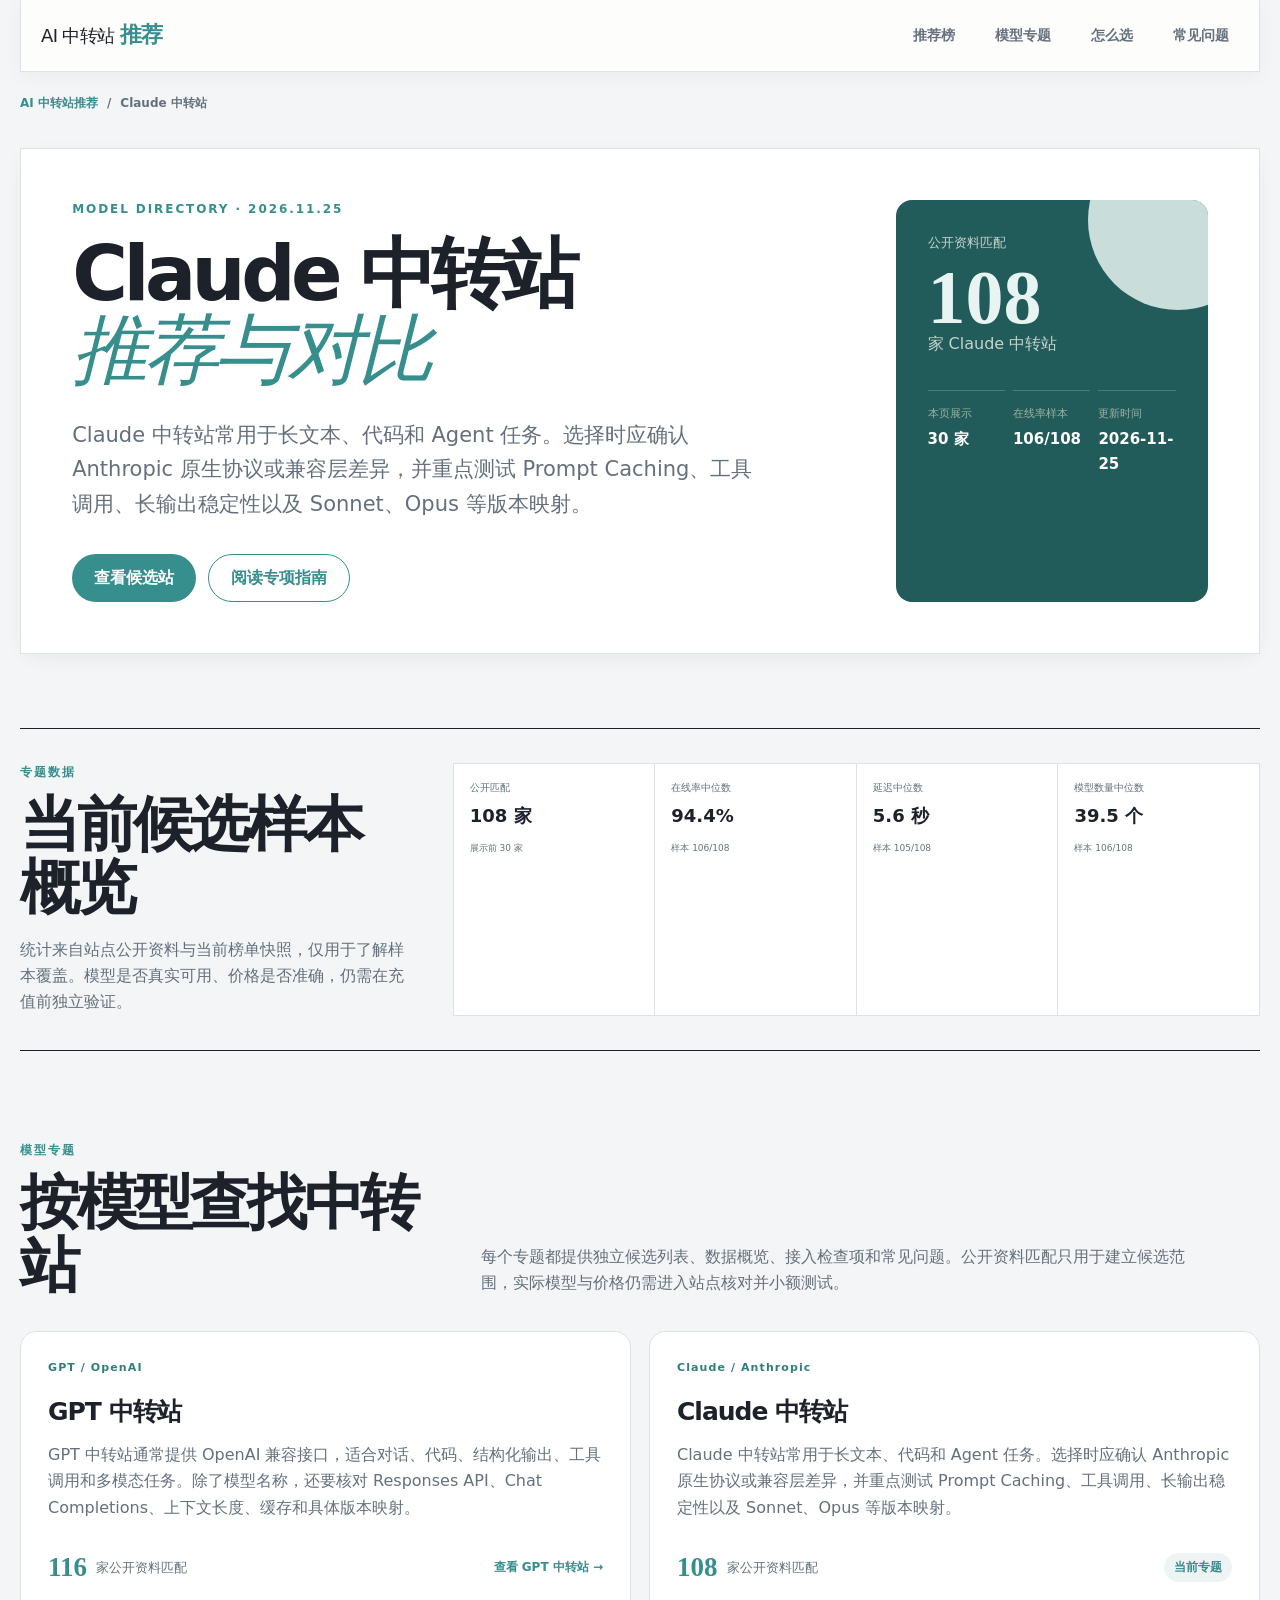
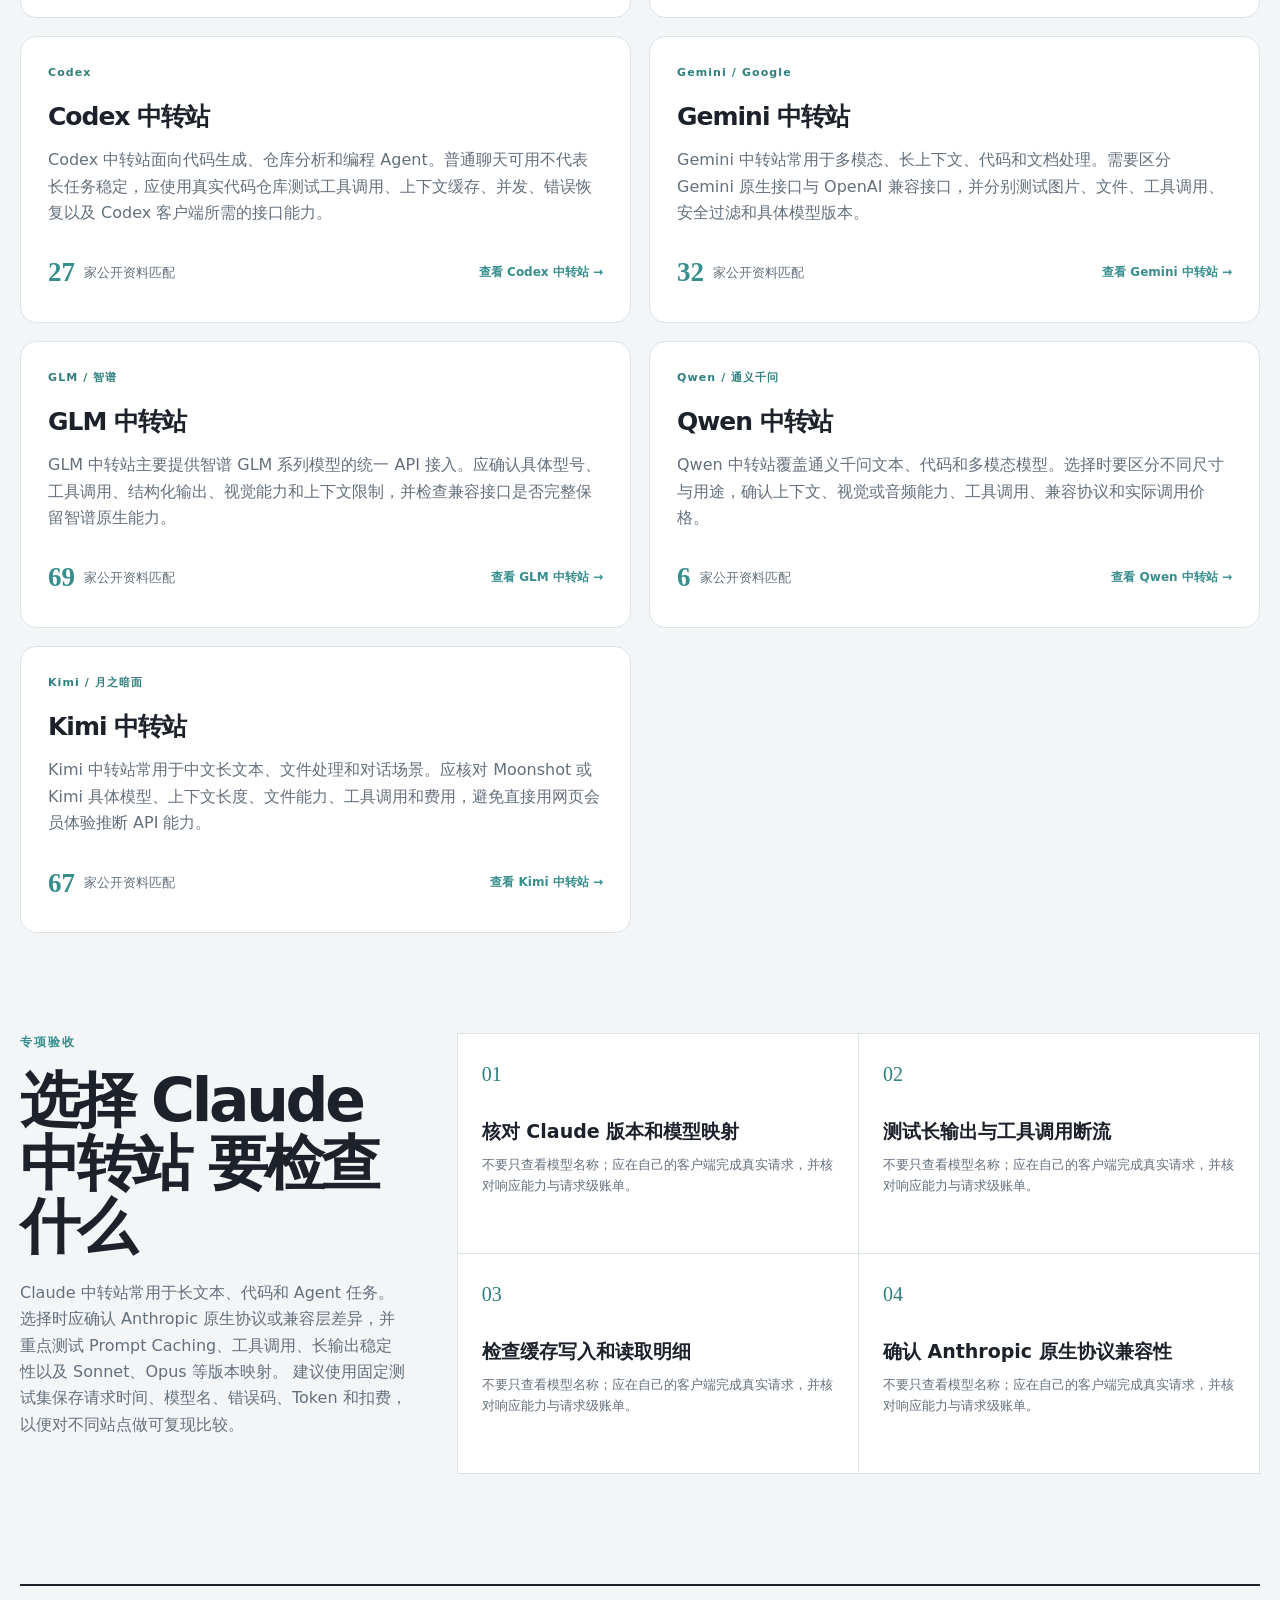
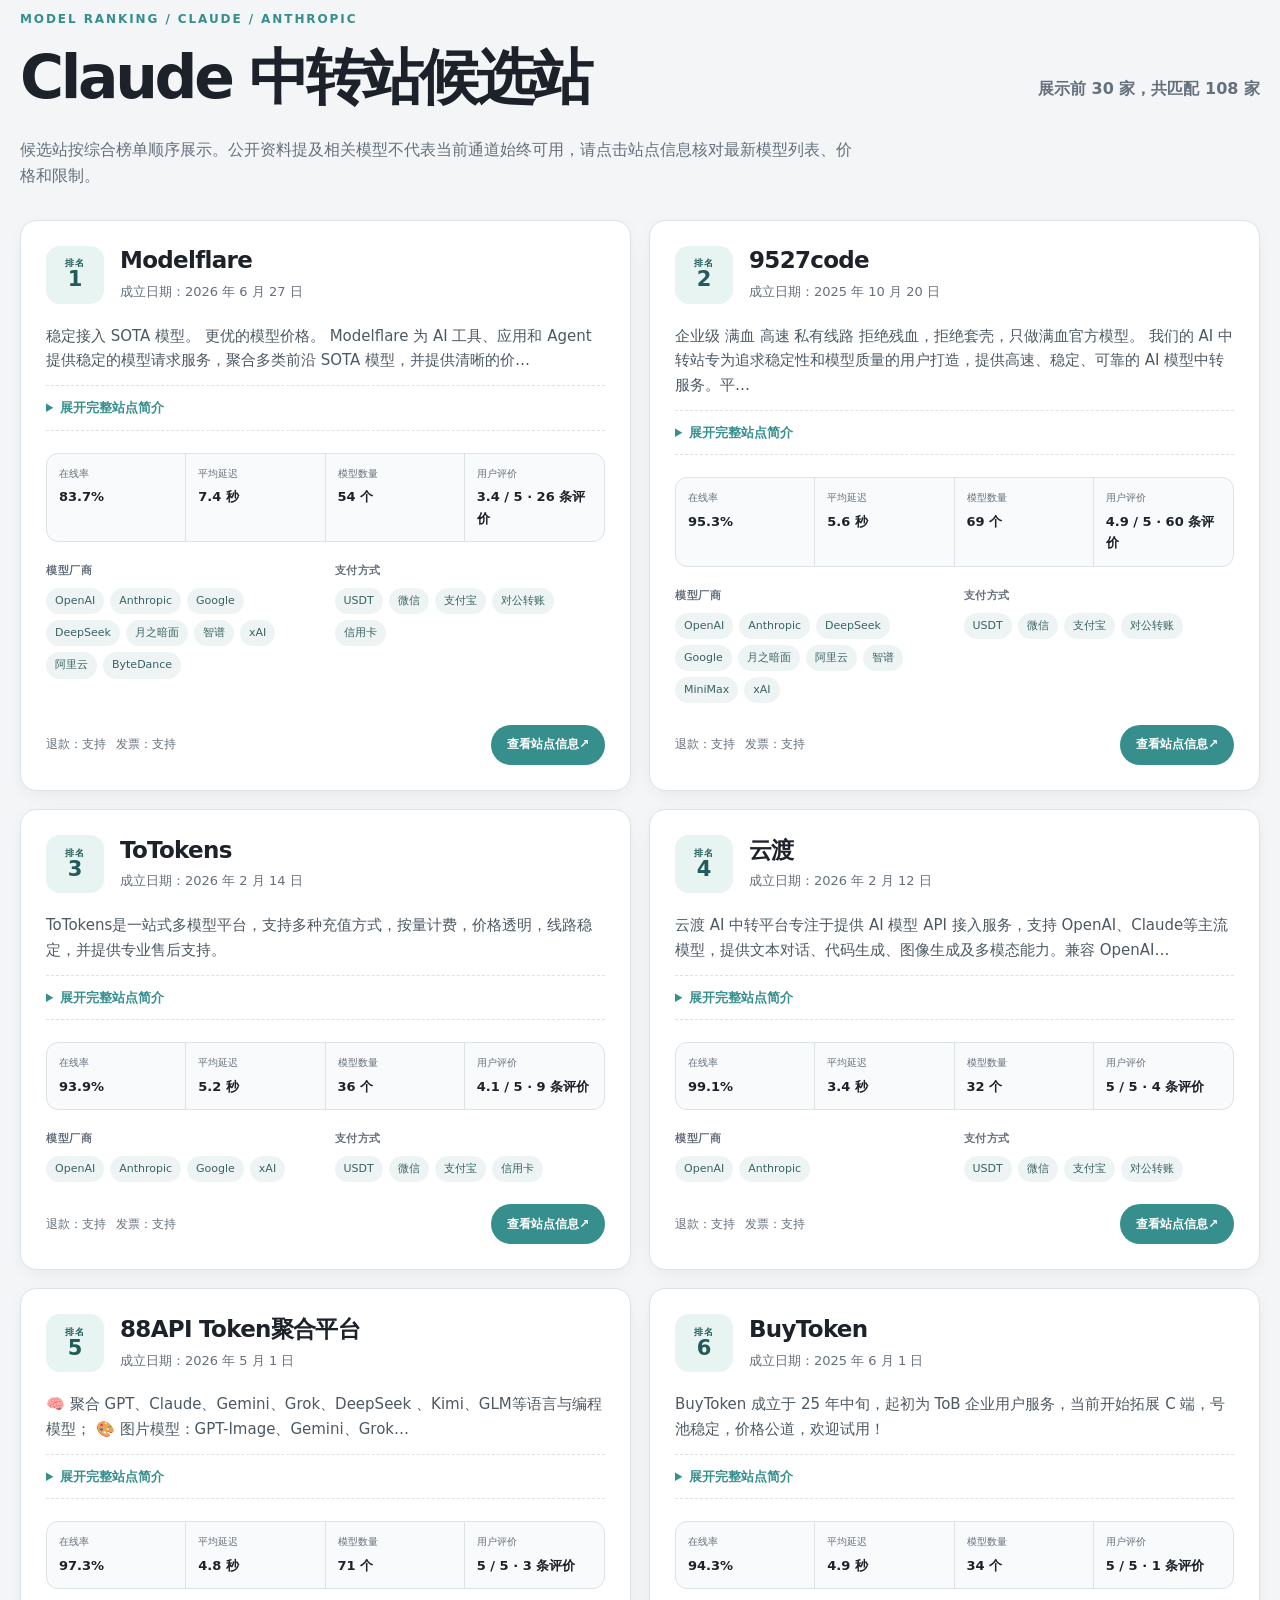
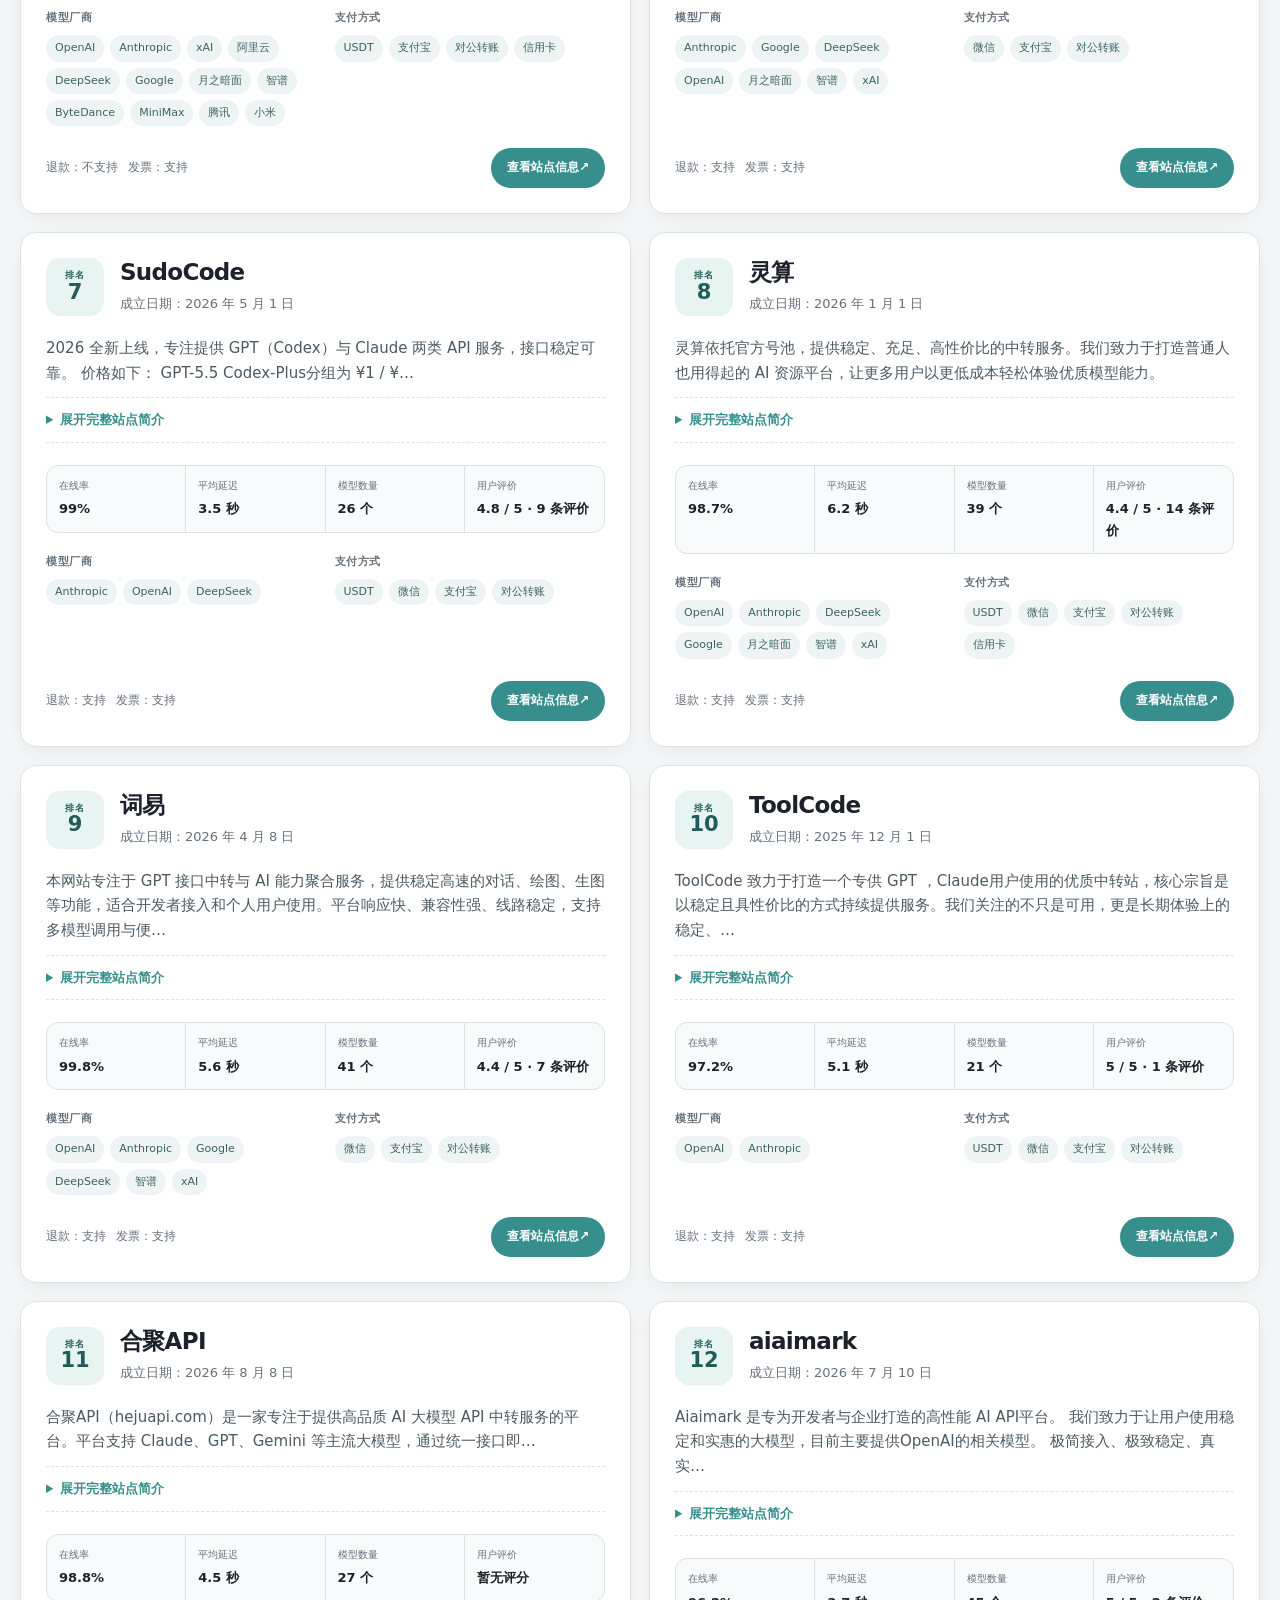
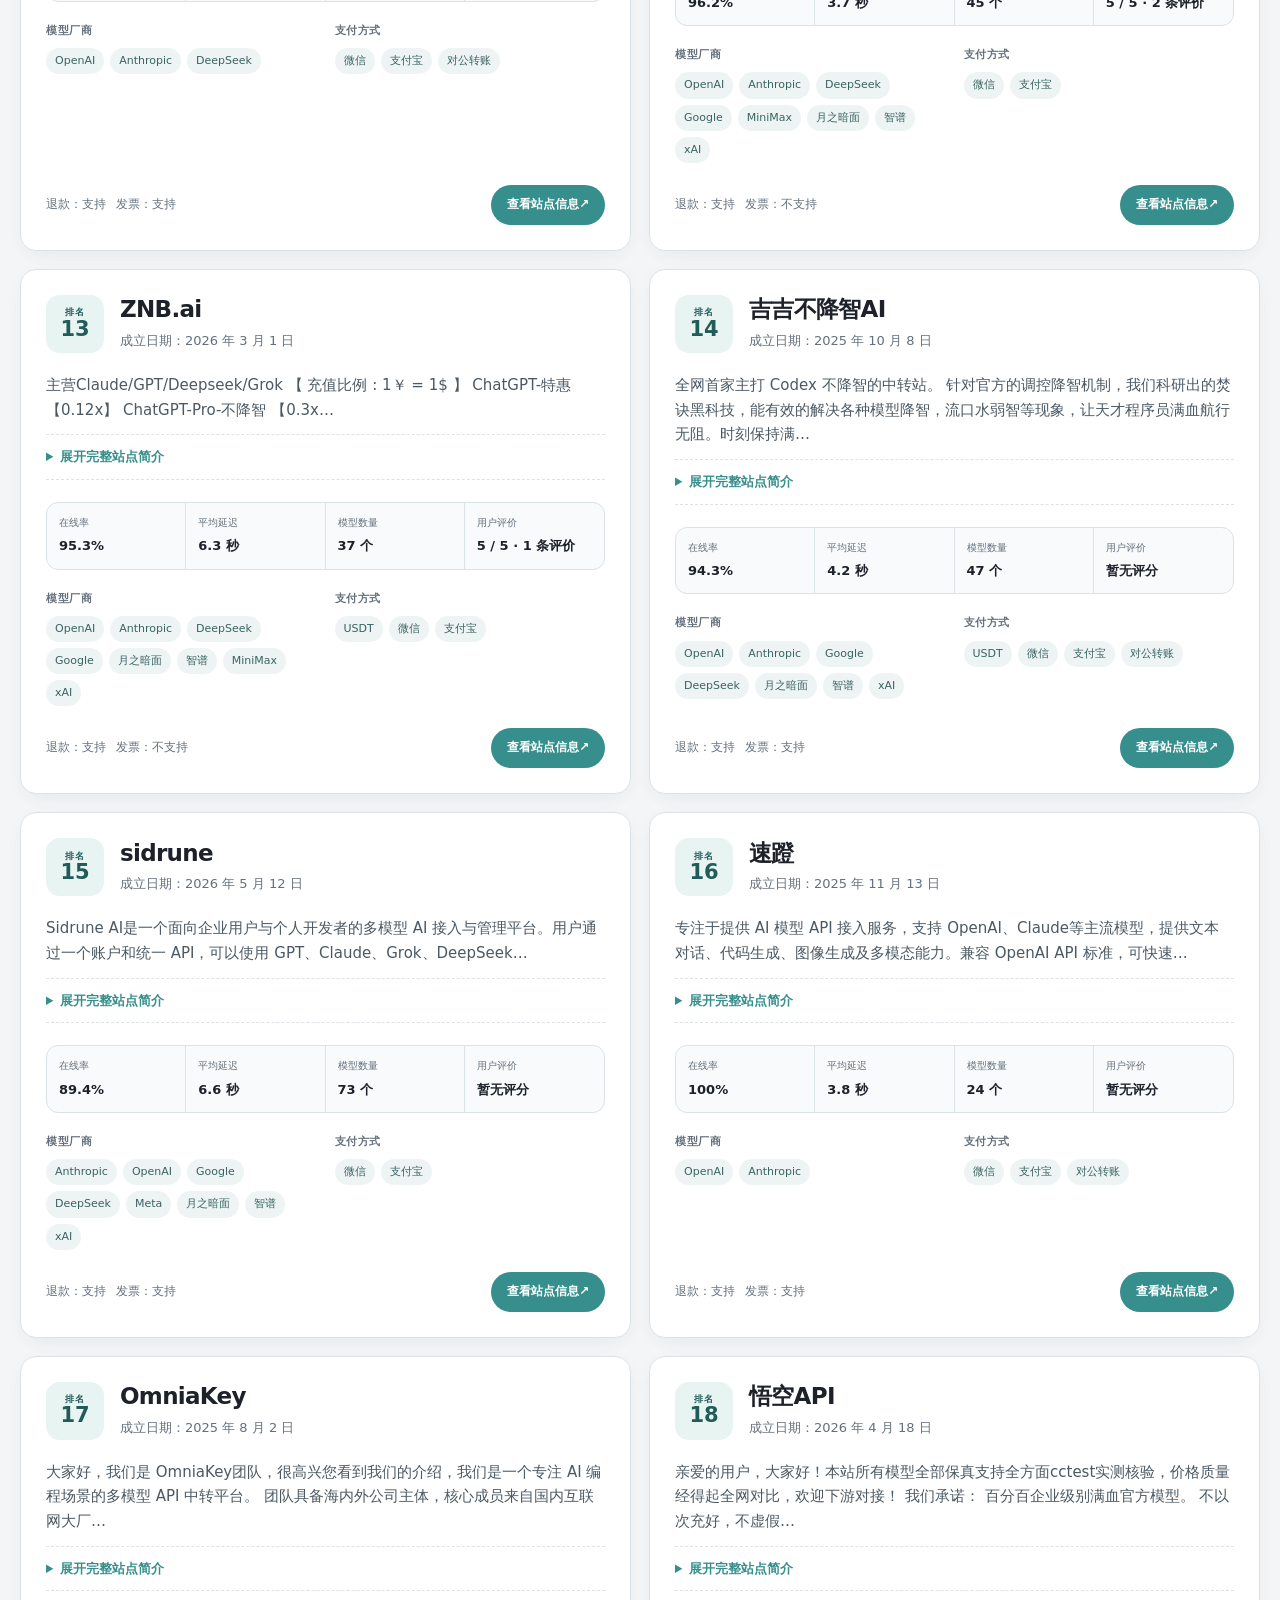
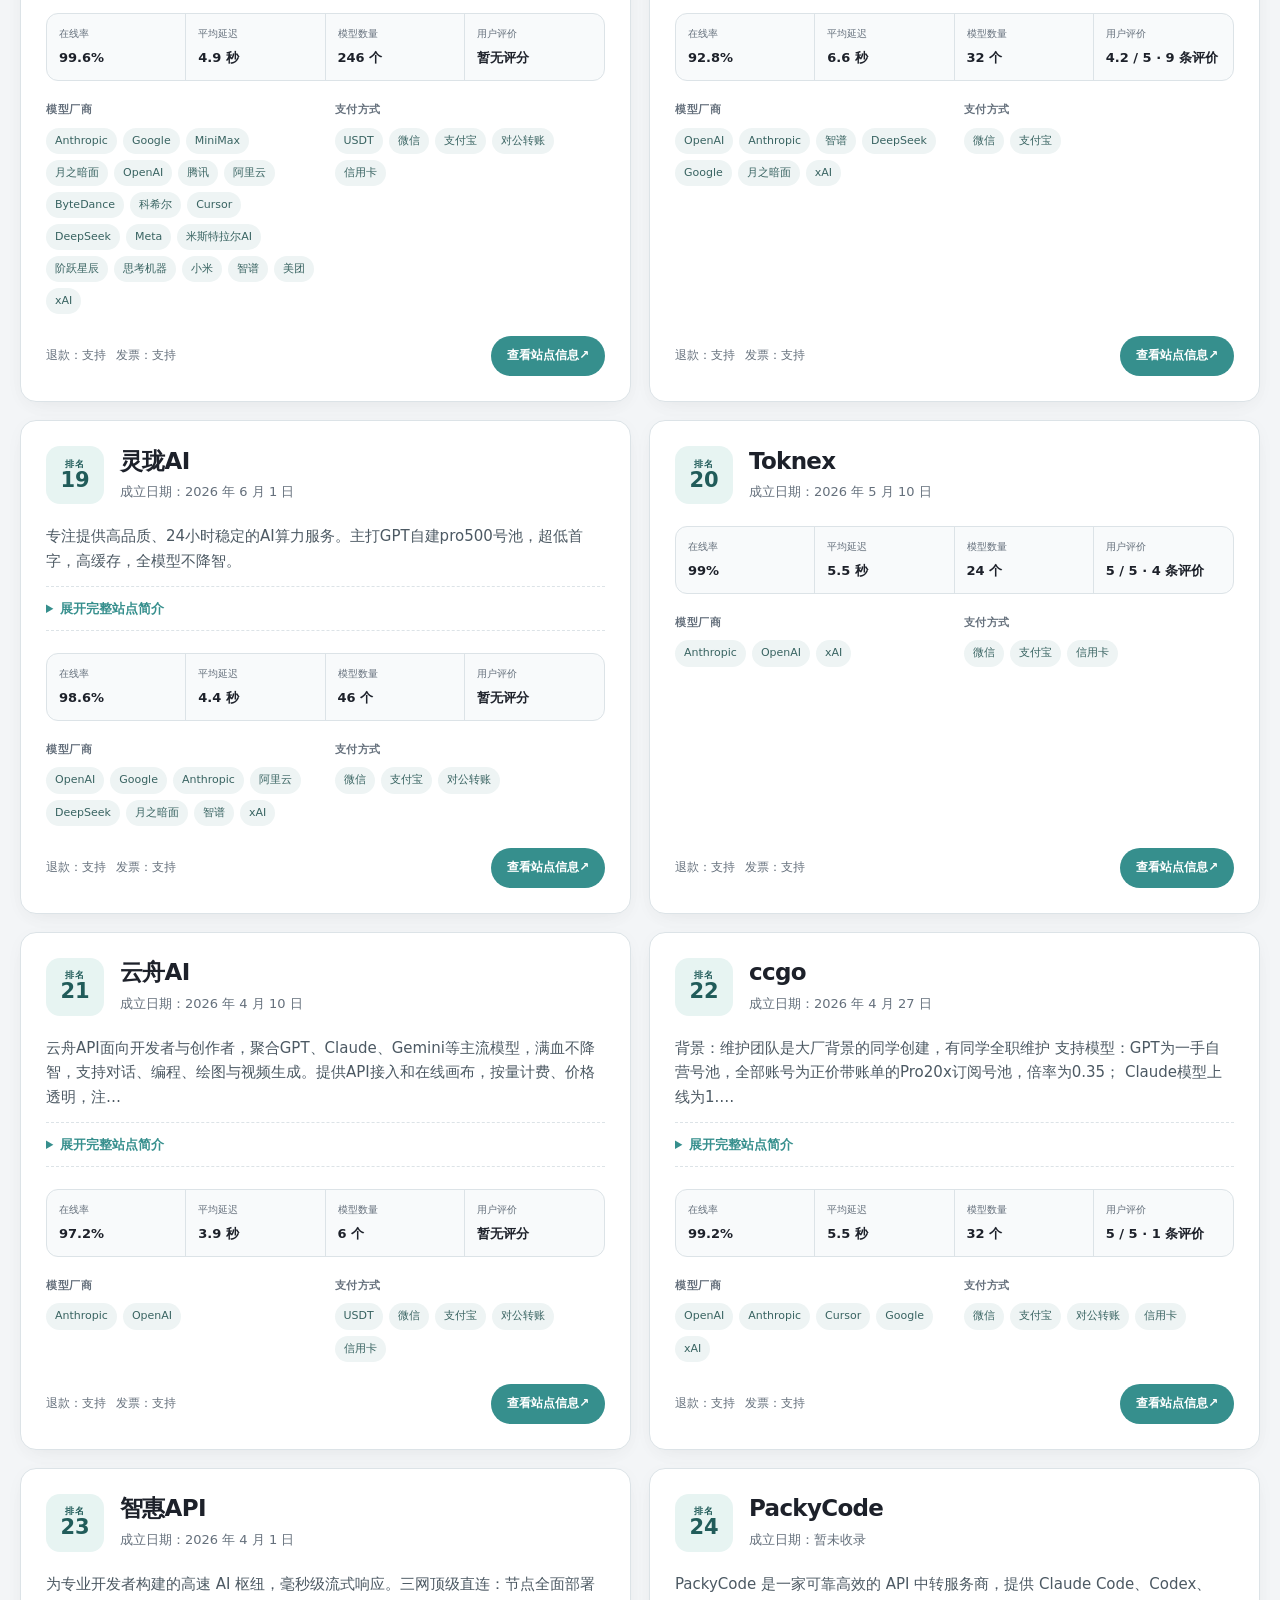
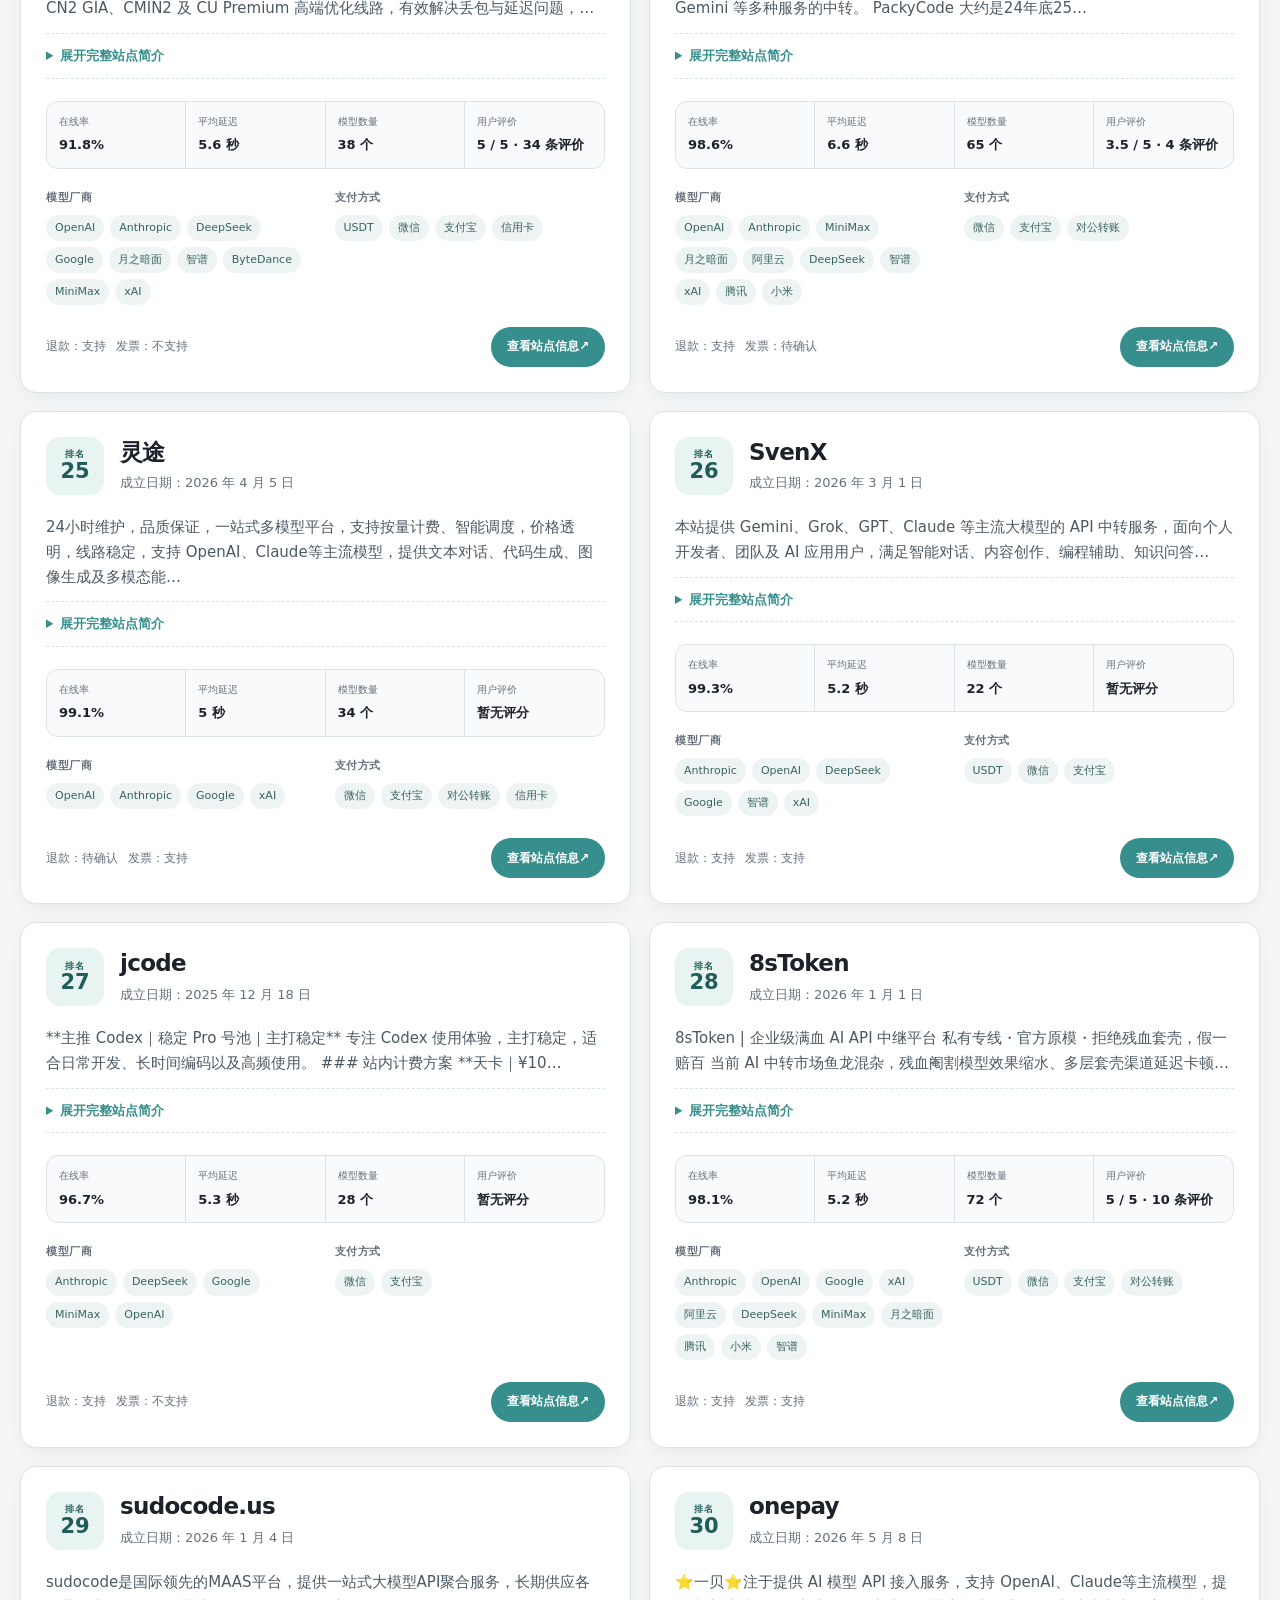
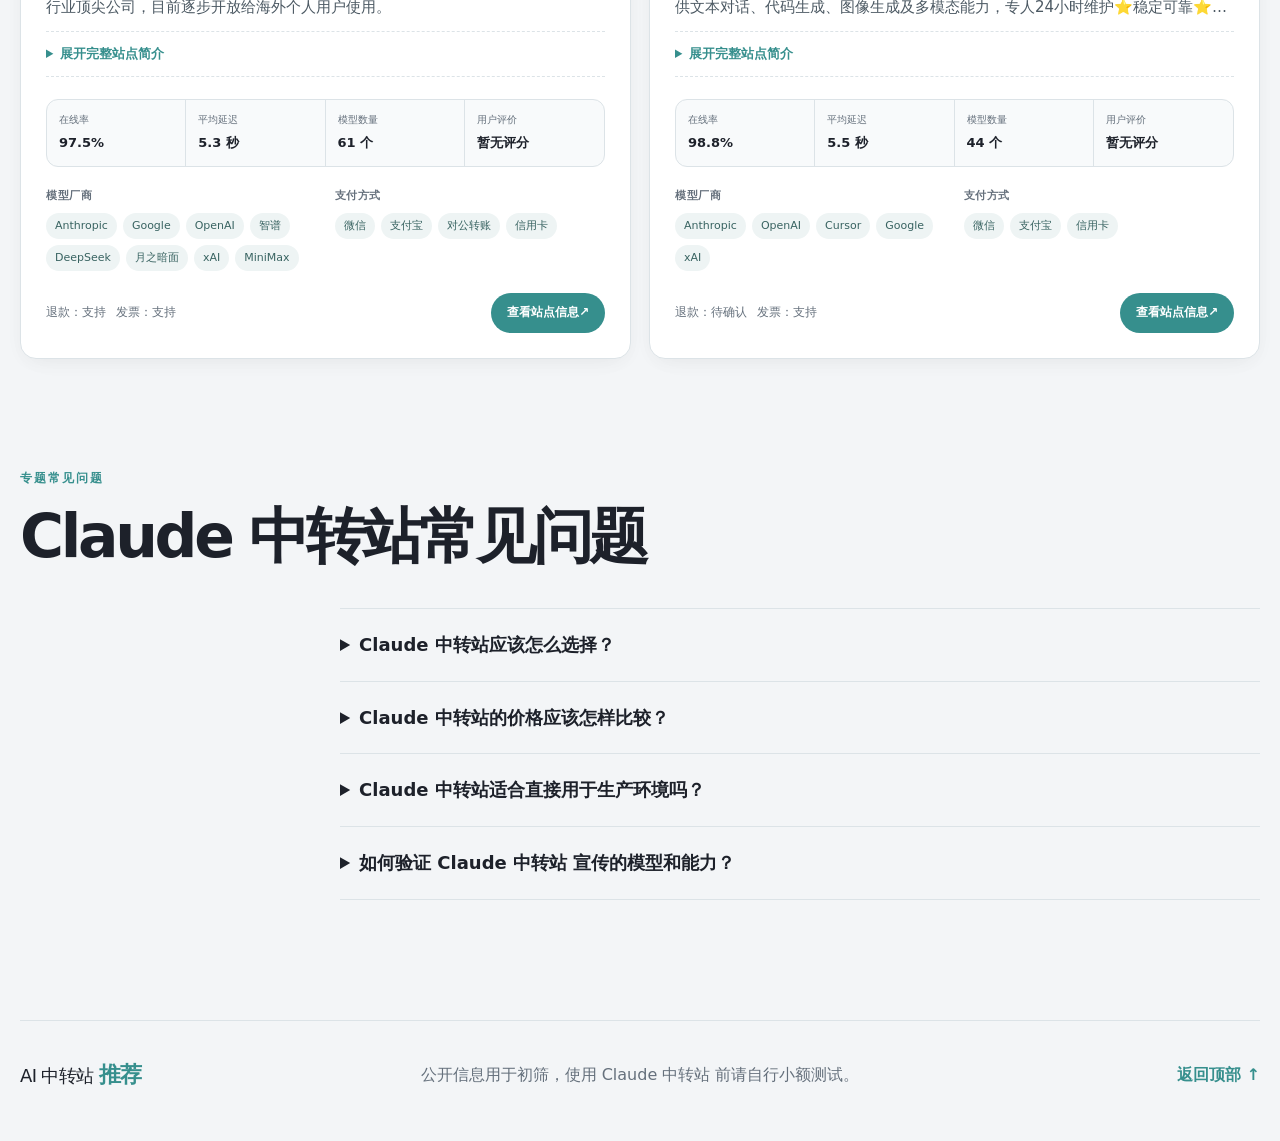
==== commit 0433fe54: "chore: update AI transit ranking" ====
--- a/claude-zhongzhuanzhan/index.html
+++ b/claude-zhongzhuanzhan/index.html
@@ -1 +1 @@
-<!doctype html><html lang="zh-CN"><head><meta charset="utf-8" /><meta name="viewport" content="width=device-width, initial-scale=1" /><title>Claude 中转站推荐｜106 家 AI API 中转站对比</title><meta name="description" content="Claude 中转站专题收录 106 家公开资料相关的 AI API 中转站，对比在线率、延迟、模型数量和服务信息，并提供接入验证、计费与安全选择指南。" /><meta name="robots" content="index, follow, max-image-preview:large, max-snippet:-1" /><meta name="theme-color" content="#f3f5f7" /><meta property="og:type" content="website" /><meta property="og:title" content="Claude 中转站推荐｜106 家 AI API 中转站对比" /><meta property="og:description" content="Claude 中转站专题收录 106 家公开资料相关的 AI API 中转站，对比在线率、延迟、模型数量和服务信息，并提供接入验证、计费与安全选择指南。" /><meta property="og:url" content="https://aizhongzhuanzhan.github.io/claude-zhongzhuanzhan/" /><meta property="og:site_name" content="AI 中转站推荐" /><meta property="og:locale" content="zh_CN" /><meta property="og:image" content="https://aizhongzhuanzhan.github.io/assets/og-image.svg" /><meta name="twitter:card" content="summary_large_image" /><meta name="twitter:title" content="Claude 中转站推荐｜106 家 AI API 中转站对比" /><meta name="twitter:description" content="Claude 中转站专题收录 106 家公开资料相关的 AI API 中转站，对比在线率、延迟、模型数量和服务信息，并提供接入验证、计费与安全选择指南。" /><meta name="twitter:image" content="https://aizhongzhuanzhan.github.io/assets/og-image.svg" /><link rel="canonical" href="https://aizhongzhuanzhan.github.io/claude-zhongzhuanzhan/" /><link rel="alternate" hreflang="zh-CN" href="https://aizhongzhuanzhan.github.io/claude-zhongzhuanzhan/" /><link rel="icon" href="../assets/favicon.svg" type="image/svg+xml" /><link rel="stylesheet" href="../assets/styles.min.css" /><script type="application/ld+json">{"@context":"https://schema.org","@graph":[{"@type":"WebSite","@id":"https://aizhongzhuanzhan.github.io/#website","url":"https://aizhongzhuanzhan.github.io/","name":"AI 中转站推荐","inLanguage":"zh-CN"},{"@type":"CollectionPage","@id":"https://aizhongzhuanzhan.github.io/claude-zhongzhuanzhan/#webpage","url":"https://aizhongzhuanzhan.github.io/claude-zhongzhuanzhan/","name":"Claude 中转站推荐｜106 家 AI API 中转站对比","description":"Claude 中转站专题收录 106 家公开资料相关的 AI API 中转站，对比在线率、延迟、模型数量和服务信息，并提供接入验证、计费与安全选择指南。","dateModified":"2026-11-24","inLanguage":"zh-CN","isPartOf":{"@id":"https://aizhongzhuanzhan.github.io/#website"},"breadcrumb":{"@id":"https://aizhongzhuanzhan.github.io/claude-zhongzhuanzhan/#breadcrumb"},"mainEntity":{"@id":"https://aizhongzhuanzhan.github.io/claude-zhongzhuanzhan/#ranking"}},{"@type":"BreadcrumbList","@id":"https://aizhongzhuanzhan.github.io/claude-zhongzhuanzhan/#breadcrumb","itemListElement":[{"@type":"ListItem","position":1,"name":"AI 中转站推荐","item":"https://aizhongzhuanzhan.github.io/"},{"@type":"ListItem","position":2,"name":"Claude 中转站","item":"https://aizhongzhuanzhan.github.io/claude-zhongzhuanzhan/"}]},{"@type":"ItemList","@id":"https://aizhongzhuanzhan.github.io/claude-zhongzhuanzhan/#ranking","name":"Claude 中转站候选列表","numberOfItems":106,"itemListOrder":"https://schema.org/ItemListOrderAscending","itemListElement":[{"@type":"ListItem","position":1,"item":{"@type":"Service","name":"云渡","url":"https://www.hvoyai.com/sites/yundulol/","description":"综合排名第 1；成立日期 2026-02-12；在线率 95.7%；平均延迟 4.5 秒；收录模型 32 个；用户评分 5/5（4 条评价）；退款政策：支持；发票政策：支持。"}},{"@type":"ListItem","position":2,"item":{"@type":"Service","name":"88API Token聚合平台","url":"https://www.hvoyai.com/sites/88apiai/","description":"综合排名第 2；成立日期 2026-05-01；在线率 96.4%；平均延迟 5.6 秒；收录模型 71 个；用户评分 5/5（3 条评价）；退款政策：不支持；发票政策：支持。"}},{"@type":"ListItem","position":3,"item":{"@type":"Service","name":"Modelflare","url":"https://www.hvoyai.com/sites/originmodelflaredev/","description":"综合排名第 3；成立日期 2026-06-27；在线率 89.2%；平均延迟 7.1 秒；收录模型 54 个；用户评分 3.4/5（26 条评价）；退款政策：支持；发票政策：支持。"}},{"@type":"ListItem","position":4,"item":{"@type":"Service","name":"合聚API","url":"https://www.hvoyai.com/sites/hejuapicom/","description":"综合排名第 4；成立日期 2026-08-08；在线率 99.2%；平均延迟 4.4 秒；收录模型 26 个；退款政策：支持；发票政策：支持。"}},{"@type":"ListItem","position":5,"item":{"@type":"Service","name":"ToTokens","url":"https://www.hvoyai.com/sites/totokenscc/","description":"综合排名第 5；成立日期 2026-02-14；在线率 90%；平均延迟 4.9 秒；收录模型 35 个；用户评分 4.1/5（9 条评价）；退款政策：支持；发票政策：支持。"}},{"@type":"ListItem","position":6,"item":{"@type":"Service","name":"SudoCode","url":"https://www.hvoyai.com/sites/sudocodechat/","description":"综合排名第 6；成立日期 2026-05-01；在线率 97.9%；平均延迟 4.1 秒；收录模型 26 个；用户评分 4.8/5（9 条评价）；退款政策：支持；发票政策：支持。"}},{"@type":"ListItem","position":7,"item":{"@type":"Service","name":"Top-API","url":"https://www.hvoyai.com/sites/apitopcom/","description":"综合排名第 7；成立日期 2026-06-05；在线率 93.6%；平均延迟 4.5 秒；收录模型 39 个；用户评分 5/5（3 条评价）；退款政策：支持；发票政策：支持。"}},{"@type":"ListItem","position":8,"item":{"@type":"Service","name":"词易","url":"https://www.hvoyai.com/sites/chiyicncom/","description":"综合排名第 8；成立日期 2026-04-08；在线率 99.1%；平均延迟 5.9 秒；收录模型 41 个；用户评分 4.4/5（7 条评价）；退款政策：支持；发票政策：支持。"}},{"@type":"ListItem","position":9,"item":{"@type":"Service","name":"hao.ai","url":"https://www.hvoyai.com/sites/haoai/","description":"综合排名第 9；成立日期 2026-03-01；在线率 86.5%；平均延迟 4.8 秒；收录模型 21 个；用户评分 5/5（3 条评价）；退款政策：支持；发票政策：支持。"}},{"@type":"ListItem","position":10,"item":{"@type":"Service","name":"吉吉不降智AI","url":"https://www.hvoyai.com/sites/jijicc/","description":"综合排名第 10；成立日期 2025-10-08；在线率 97.9%；平均延迟 4.3 秒；收录模型 44 个；退款政策：支持；发票政策：支持。"}},{"@type":"ListItem","position":11,"item":{"@type":"Service","name":"灵算","url":"https://www.hvoyai.com/sites/lingsuansi/","description":"综合排名第 11；成立日期 2026-01-01；在线率 100%；平均延迟 4.6 秒；收录模型 39 个；用户评分 4.4/5（14 条评价）；退款政策：支持；发票政策：支持。"}},{"@type":"ListItem","position":12,"item":{"@type":"Service","name":"灵珑AI","url":"https://www.hvoyai.com/sites/linlongscom/","description":"综合排名第 12；成立日期 2026-06-01；在线率 94.6%；平均延迟 4.5 秒；收录模型 46 个；退款政策：支持；发票政策：支持。"}},{"@type":"ListItem","position":13,"item":{"@type":"Service","name":"ZNB.ai","url":"https://www.hvoyai.com/sites/znbcodecom/","description":"综合排名第 13；成立日期 2026-03-01；在线率 90.9%；平均延迟 5.7 秒；收录模型 37 个；用户评分 5/5（1 条评价）；退款政策：支持；发票政策：不支持。"}},{"@type":"ListItem","position":14,"item":{"@type":"Service","name":"9527code","url":"https://www.hvoyai.com/sites/9527codes/","description":"综合排名第 14；成立日期 2025-10-20；在线率 92%；平均延迟 5.9 秒；收录模型 69 个；用户评分 4.9/5（60 条评价）；退款政策：支持；发票政策：支持。"}},{"@type":"ListItem","position":15,"item":{"@type":"Service","name":"BuyToken","url":"https://www.hvoyai.com/sites/buytokenwork/","description":"综合排名第 15；成立日期 2025-06-01；在线率 84.6%；平均延迟 5.3 秒；收录模型 33 个；用户评分 5/5（1 条评价）；退款政策：支持；发票政策：支持。"}},{"@type":"ListItem","position":16,"item":{"@type":"Service","name":"OmniaKey","url":"https://www.hvoyai.com/sites/omniakeycom/","description":"综合排名第 16；成立日期 2025-08-02；在线率 99.8%；平均延迟 5.3 秒；收录模型 245 个；退款政策：支持；发票政策：支持。"}},{"@type":"ListItem","position":17,"item":{"@type":"Service","name":"aiaimark","url":"https://www.hvoyai.com/sites/aiaimarkcom/","description":"综合排名第 17；成立日期 2026-07-10；在线率 96.9%；平均延迟 4.4 秒；收录模型 45 个；用户评分 5/5（2 条评价）；退款政策：支持；发票政策：不支持。"}},{"@type":"ListItem","position":18,"item":{"@type":"Service","name":"FluxToken","url":"https://www.hvoyai.com/sites/fluxtokenai/","description":"综合排名第 18；成立日期 2026-02-08；在线率 94.5%；平均延迟 6.7 秒；收录模型 46 个；退款政策：支持；发票政策：支持。"}},{"@type":"ListItem","position":19,"item":{"@type":"Service","name":"云梦","url":"https://www.hvoyai.com/sites/apiyunmengsale/","description":"综合排名第 19；成立日期 2026-08-02；在线率 95.1%；平均延迟 5 秒；收录模型 8 个；退款政策：不支持；发票政策：支持。"}},{"@type":"ListItem","position":20,"item":{"@type":"Service","name":"ToolCode","url":"https://www.hvoyai.com/sites/toolcodecc/","description":"综合排名第 20；成立日期 2025-12-01；在线率 93.5%；平均延迟 5.3 秒；收录模型 21 个；用户评分 5/5（1 条评价）；退款政策：支持；发票政策：支持。"}},{"@type":"ListItem","position":21,"item":{"@type":"Service","name":"Yomi API","url":"https://www.hvoyai.com/sites/yomiapicom/","description":"综合排名第 21；成立日期 2026-07-25；在线率 91.3%；平均延迟 4.4 秒；收录模型 48 个；退款政策：支持；发票政策：支持。"}},{"@type":"ListItem","position":22,"item":{"@type":"Service","name":"sidrune","url":"https://www.hvoyai.com/sites/sidruneai/","description":"综合排名第 22；成立日期 2026-05-12；在线率 86.6%；平均延迟 6.2 秒；收录模型 73 个；退款政策：支持；发票政策：支持。"}},{"@type":"ListItem","position":23,"item":{"@type":"Service","name":"Toknex","url":"https://www.hvoyai.com/sites/toknexme/","description":"综合排名第 23；成立日期 2026-05-10；在线率 99.4%；平均延迟 4.8 秒；收录模型 24 个；用户评分 5/5（4 条评价）；退款政策：支持；发票政策：支持。"}},{"@type":"ListItem","position":24,"item":{"@type":"Service","name":"云舟AI","url":"https://www.hvoyai.com/sites/yunzhouapicom/","description":"综合排名第 24；成立日期 2026-04-10；在线率 98.2%；平均延迟 4.2 秒；收录模型 6 个；退款政策：支持；发票政策：支持。"}},{"@type":"ListItem","position":25,"item":{"@type":"Service","name":"ccgo","url":"https://www.hvoyai.com/sites/ccgoaiclub/","description":"综合排名第 25；成立日期 2026-04-27；在线率 99.3%；平均延迟 5.7 秒；收录模型 32 个；用户评分 5/5（1 条评价）；退款政策：支持；发票政策：支持。"}},{"@type":"ListItem","position":26,"item":{"@type":"Service","name":"PackyCode","url":"https://www.hvoyai.com/sites/packyapiai/","description":"综合排名第 26；在线率 98.6%；平均延迟 6.8 秒；收录模型 72 个；用户评分 3.5/5（4 条评价）；退款政策：支持。"}},{"@type":"ListItem","position":27,"item":{"@type":"Service","name":"灵途","url":"https://www.hvoyai.com/sites/lingtuapinet/","description":"综合排名第 27；成立日期 2026-04-05；在线率 97.2%；平均延迟 5.2 秒；收录模型 42 个；发票政策：支持。"}},{"@type":"ListItem","position":28,"item":{"@type":"Service","name":"8sToken","url":"https://www.hvoyai.com/sites/8stokencom/","description":"综合排名第 28；成立日期 2026-01-01；在线率 96%；平均延迟 5 秒；收录模型 72 个；用户评分 5/5（9 条评价）；退款政策：支持；发票政策：支持。"}},{"@type":"ListItem","position":29,"item":{"@type":"Service","name":"速蹬","url":"https://www.hvoyai.com/sites/sudengcc/","description":"综合排名第 29；成立日期 2025-11-13；在线率 98.6%；平均延迟 5.7 秒；收录模型 24 个；退款政策：支持；发票政策：支持。"}},{"@type":"ListItem","position":30,"item":{"@type":"Service","name":"悟空API","url":"https://www.hvoyai.com/sites/wkapipro/","description":"综合排名第 30；成立日期 2026-04-18；在线率 80.8%；平均延迟 6.1 秒；收录模型 32 个；用户评分 4.2/5（9 条评价）；退款政策：支持；发票政策：支持。"}}]},{"@type":"FAQPage","@id":"https://aizhongzhuanzhan.github.io/claude-zhongzhuanzhan/#faq","mainEntity":[{"@type":"Question","name":"Claude 中转站应该怎么选择？","acceptedAnswer":{"@type":"Answer","text":"先确认候选站明确支持所需模型和接口，再用自己的真实任务测试流式输出、工具调用、上下文、成功率和账单。重点完成：核对 Claude 版本和模型映射；测试长输出与工具调用断流；检查缓存写入和读取明细；确认 Anthropic 原生协议兼容性。不要只依据首页价格或一次短对话决定长期使用。"}},{"@type":"Question","name":"Claude 中转站的价格应该怎样比较？","acceptedAnswer":{"@type":"Answer","text":"统一换算人民币充值比例、输入价格、输出价格、缓存读写、模型倍率和用户分组倍率，再复算一条实际请求。面板显示为美元不代表等同官方美元，低倍率也不代表所有模型和渠道采用相同价格。"}},{"@type":"Question","name":"Claude 中转站适合直接用于生产环境吗？","acceptedAnswer":{"@type":"Answer","text":"个人学习和能够随时迁移的任务可以先小额测试。生产环境还要评估数据隐私、运营主体、日志政策、限流、故障公告和备用供应商；涉及敏感数据或强 SLA 时，应优先考虑官方 API 或可签约的企业服务。"}},{"@type":"Question","name":"如何验证 Claude 中转站 宣传的模型和能力？","acceptedAnswer":{"@type":"Answer","text":"使用固定测试集核对模型标识、上下文、流式响应、工具调用和账单模型名，并完成专项验证：核对 Claude 版本和模型映射；测试长输出与工具调用断流；检查缓存写入和读取明细；确认 Anthropic 原生协议兼容性。模型自报身份不能作为证据，关键能力缺失或账单无法复算时应暂停继续充值。"}}]}]}</script><script>var _hmt = _hmt || [];(function() {var hm = document.createElement("script");hm.src = "https://hm.baidu.com/hm.js?a95d0c92950541b137908250283f3d91";var s = document.getElementsByTagName("script")[0];s.parentNode.insertBefore(hm, s);})();</script></head><body><a class="skip-link" href="#main">跳到主要内容</a><header class="topbar"><a class="wordmark" href="../" aria-label="AI 中转站推荐首页"><span>AI 中转站</span><strong>推荐</strong></a><nav aria-label="主要导航"><a href="../#ranking">推荐榜</a><a href="../#topics">模型专题</a><a href="../#guide">怎么选</a><a href="../#faq">常见问题</a></nav></header><main id="main"><nav class="breadcrumbs" aria-label="面包屑"><a href="../">AI 中转站推荐</a><span aria-hidden="true">/</span><span aria-current="page">Claude 中转站</span></nav><section class="hero topic-hero"><div class="hero__copy"><p class="eyebrow">MODEL DIRECTORY · 2026.11.24</p><h1>Claude 中转站<br /><em>推荐与对比</em></h1><p class="hero-copy">Claude 中转站常用于长文本、代码和 Agent 任务。选择时应确认 Anthropic 原生协议或兼容层差异，并重点测试 Prompt Caching、工具调用、长输出稳定性以及 Sonnet、Opus 等版本映射。</p><div class="hero-actions"><a href="#topic-ranking">查看候选站</a><a href="#topic-guide">阅读专项指南</a></div></div><aside class="hero__panel" aria-label="专题概览"><p>公开资料匹配</p><strong>106</strong><span>家 Claude 中转站</span><dl><div><dt>本页展示</dt><dd>30 家</dd></div><div><dt>在线率样本</dt><dd>105/106</dd></div><div><dt>更新时间</dt><dd>2026-11-24</dd></div></dl></aside></section><section class="topic-overview" aria-labelledby="topic-overview-title"><div><p class="section-kicker">专题数据</p><h2 id="topic-overview-title">当前候选样本概览</h2><p>统计来自站点公开资料与当前榜单快照，仅用于了解样本覆盖。模型是否真实可用、价格是否准确，仍需在充值前独立验证。</p></div><dl class="topic-stat-grid"><div><dt>公开匹配</dt><dd>106 家</dd><small>展示前 30 家</small></div><div><dt>在线率中位数</dt><dd>93.7%</dd><small>样本 105/106</small></div><div><dt>延迟中位数</dt><dd>5.6 秒</dd><small>样本 103/106</small></div><div><dt>模型数量中位数</dt><dd>39 个</dd><small>样本 105/106</small></div></dl></section><section class="topic-directory" id="topics" aria-labelledby="topics-title"><div class="topic-directory__head"><div><p class="section-kicker">模型专题</p><h2 id="topics-title">按模型查找中转站</h2></div><p>每个专题都提供独立候选列表、数据概览、接入检查项和常见问题。公开资料匹配只用于建立候选范围，实际模型与价格仍需进入站点核对并小额测试。</p></div><div class="topic-directory__grid"><article><span>GPT / OpenAI</span><h3>GPT 中转站</h3><p>GPT 中转站通常提供 OpenAI 兼容接口，适合对话、代码、结构化输出、工具调用和多模态任务。除了模型名称，还要核对 Responses API、Chat Completions、上下文长度、缓存和具体版本映射。</p><div><strong>113</strong><small>家公开资料匹配</small><a href="/gpt-zhongzhuanzhan/">查看 GPT 中转站 →</a></div></article><article><span>Claude / Anthropic</span><h3>Claude 中转站</h3><p>Claude 中转站常用于长文本、代码和 Agent 任务。选择时应确认 Anthropic 原生协议或兼容层差异，并重点测试 Prompt Caching、工具调用、长输出稳定性以及 Sonnet、Opus 等版本映射。</p><div><strong>106</strong><small>家公开资料匹配</small><span class="topic-directory__current" aria-current="page">当前专题</span></div></article><article><span>Codex</span><h3>Codex 中转站</h3><p>Codex 中转站面向代码生成、仓库分析和编程 Agent。普通聊天可用不代表长任务稳定，应使用真实代码仓库测试工具调用、上下文缓存、并发、错误恢复以及 Codex 客户端所需的接口能力。</p><div><strong>29</strong><small>家公开资料匹配</small><a href="/codex-zhongzhuanzhan/">查看 Codex 中转站 →</a></div></article><article><span>Gemini / Google</span><h3>Gemini 中转站</h3><p>Gemini 中转站常用于多模态、长上下文、代码和文档处理。需要区分 Gemini 原生接口与 OpenAI 兼容接口，并分别测试图片、文件、工具调用、安全过滤和具体模型版本。</p><div><strong>31</strong><small>家公开资料匹配</small><a href="/gemini-zhongzhuanzhan/">查看 Gemini 中转站 →</a></div></article><article><span>GLM / 智谱</span><h3>GLM 中转站</h3><p>GLM 中转站主要提供智谱 GLM 系列模型的统一 API 接入。应确认具体型号、工具调用、结构化输出、视觉能力和上下文限制，并检查兼容接口是否完整保留智谱原生能力。</p><div><strong>69</strong><small>家公开资料匹配</small><a href="/glm-zhongzhuanzhan/">查看 GLM 中转站 →</a></div></article><article><span>Qwen / 通义千问</span><h3>Qwen 中转站</h3><p>Qwen 中转站覆盖通义千问文本、代码和多模态模型。选择时要区分不同尺寸与用途，确认上下文、视觉或音频能力、工具调用、兼容协议和实际调用价格。</p><div><strong>5</strong><small>家公开资料匹配</small><a href="/qwen-zhongzhuanzhan/">查看 Qwen 中转站 →</a></div></article><article><span>Kimi / 月之暗面</span><h3>Kimi 中转站</h3><p>Kimi 中转站常用于中文长文本、文件处理和对话场景。应核对 Moonshot 或 Kimi 具体模型、上下文长度、文件能力、工具调用和费用，避免直接用网页会员体验推断 API 能力。</p><div><strong>66</strong><small>家公开资料匹配</small><a href="/kimi-zhongzhuanzhan/">查看 Kimi 中转站 →</a></div></article></div></section><section class="topic-guide" id="topic-guide" aria-labelledby="topic-guide-title"><div><p class="section-kicker">专项验收</p><h2 id="topic-guide-title">选择 Claude 中转站 要检查什么</h2><p>Claude 中转站常用于长文本、代码和 Agent 任务。选择时应确认 Anthropic 原生协议或兼容层差异，并重点测试 Prompt Caching、工具调用、长输出稳定性以及 Sonnet、Opus 等版本映射。 建议使用固定测试集保存请求时间、模型名、错误码、Token 和扣费，以便对不同站点做可复现比较。</p></div><div class="topic-focus-grid"><article><span>01</span><h3>核对 Claude 版本和模型映射</h3><p>不要只查看模型名称；应在自己的客户端完成真实请求，并核对响应能力与请求级账单。</p></article><article><span>02</span><h3>测试长输出与工具调用断流</h3><p>不要只查看模型名称；应在自己的客户端完成真实请求，并核对响应能力与请求级账单。</p></article><article><span>03</span><h3>检查缓存写入和读取明细</h3><p>不要只查看模型名称；应在自己的客户端完成真实请求，并核对响应能力与请求级账单。</p></article><article><span>04</span><h3>确认 Anthropic 原生协议兼容性</h3><p>不要只查看模型名称；应在自己的客户端完成真实请求，并核对响应能力与请求级账单。</p></article></div></section><section class="ranking topic-ranking" id="topic-ranking" aria-labelledby="topic-ranking-title"><div class="ranking-head"><div><p>MODEL RANKING / Claude / Anthropic</p><h2 id="topic-ranking-title">Claude 中转站候选站</h2></div><p>展示前 30 家，共匹配 106 家</p></div><p class="ranking-note">候选站按综合榜单顺序展示。公开资料提及相关模型不代表当前通道始终可用，请点击站点信息核对最新模型列表、价格和限制。</p><div class="station-list"><article class="station-card" id="rank-1" aria-labelledby="station-1"><div class="station-card__head"><span class="rank-badge"><small>排名</small>1</span><div class="station-title"><h2 id="station-1"><a href="https://www.hvoyai.com/sites/yundulol/" target="_blank" rel="nofollow noopener" referrerpolicy="origin">云渡</a></h2><p>成立日期：2026 年 2 月 12 日</p></div></div><p class="site-summary">云渡 AI 中转平台专注于提供 AI 模型 API 接入服务，支持 OpenAI、Claude等主流模型，提供文本对话、代码生成、图像生成及多模态能力。兼容 OpenAI…</p><details class="site-intro"><summary>展开完整站点简介</summary><div class="site-intro__body"><p>云渡 AI 中转平台专注于提供 AI 模型 API 接入服务，支持 OpenAI、Claude等主流模型，提供文本对话、代码生成、图像生成及多模态能力。兼容 OpenAI API 标准，可快速接入现有项目、客户端及各类 AI 应用。</p></div></details><dl class="metric-grid"><div><dt>在线率</dt><dd>95.7%</dd></div><div><dt>平均延迟</dt><dd>4.5 秒</dd></div><div><dt>模型数量</dt><dd>32 个</dd></div><div><dt>用户评价</dt><dd>5 / 5 · 4 条评价</dd></div></dl><div class="station-meta"><div><h3>模型厂商</h3><div class="chip-list"><span class="chip">OpenAI</span><span class="chip">Anthropic</span></div></div><div><h3>支付方式</h3><div class="chip-list"><span class="chip">USDT</span><span class="chip">微信</span><span class="chip">支付宝</span><span class="chip">对公转账</span></div></div></div><div class="station-card__foot"><p><span>退款：支持</span><span>发票：支持</span></p><a class="detail-link" href="https://www.hvoyai.com/sites/yundulol/" target="_blank" rel="nofollow noopener" referrerpolicy="origin" aria-label="查看 云渡 的更多信息">查看站点信息 <span aria-hidden="true">↗</span></a></div></article><article class="station-card" id="rank-2" aria-labelledby="station-2"><div class="station-card__head"><span class="rank-badge"><small>排名</small>2</span><div class="station-title"><h2 id="station-2"><a href="https://www.hvoyai.com/sites/88apiai/" target="_blank" rel="nofollow noopener" referrerpolicy="origin">88API Token聚合平台</a></h2><p>成立日期：2026 年 5 月 1 日</p></div></div><p class="site-summary">🧠 聚合 GPT、Claude、Gemini、Grok、DeepSeek 、Kimi、GLM等语言与编程模型； 🎨 图片模型：GPT-Image、Gemini、Grok…</p><details class="site-intro"><summary>展开完整站点简介</summary><div class="site-intro__body"><p>🧠 聚合 GPT、Claude、Gemini、Grok、DeepSeek 、Kimi、GLM等语言与编程模型；</p><p>🎨 图片模型：GPT-Image、Gemini、Grok 等；</p><p>🎬 视频模型：Seedance、Veo、MiniMax Hailuo H3、Kling、Grok 等；</p><p>🎙️ 语音能力：Whisper、TTS 等。从文案、出图、改图，到视频生成与配音</p><p>🎁新用户注册送体验额度，可以检测模型能力。站内有人工客服值守！</p><p>👉海外企业资质运营 稳定不跑路 提供正规发票 充值比例1:1</p></div></details><dl class="metric-grid"><div><dt>在线率</dt><dd>96.4%</dd></div><div><dt>平均延迟</dt><dd>5.6 秒</dd></div><div><dt>模型数量</dt><dd>71 个</dd></div><div><dt>用户评价</dt><dd>5 / 5 · 3 条评价</dd></div></dl><div class="station-meta"><div><h3>模型厂商</h3><div class="chip-list"><span class="chip">OpenAI</span><span class="chip">Anthropic</span><span class="chip">xAI</span><span class="chip">阿里云</span><span class="chip">DeepSeek</span><span class="chip">Google</span><span class="chip">月之暗面</span><span class="chip">智谱</span><span class="chip">ByteDance</span><span class="chip">MiniMax</span><span class="chip">腾讯</span><span class="chip">小米</span></div></div><div><h3>支付方式</h3><div class="chip-list"><span class="chip">USDT</span><span class="chip">支付宝</span><span class="chip">对公转账</span><span class="chip">信用卡</span></div></div></div><div class="station-card__foot"><p><span>退款：不支持</span><span>发票：支持</span></p><a class="detail-link" href="https://www.hvoyai.com/sites/88apiai/" target="_blank" rel="nofollow noopener" referrerpolicy="origin" aria-label="查看 88API Token聚合平台 的更多信息">查看站点信息 <span aria-hidden="true">↗</span></a></div></article><article class="station-card" id="rank-3" aria-labelledby="station-3"><div class="station-card__head"><span class="rank-badge"><small>排名</small>3</span><div class="station-title"><h2 id="station-3"><a href="https://www.hvoyai.com/sites/originmodelflaredev/" target="_blank" rel="nofollow noopener" referrerpolicy="origin">Modelflare</a></h2><p>成立日期：2026 年 6 月 27 日</p></div></div><p class="site-summary">稳定接入 SOTA 模型。 更优的模型价格。 Modelflare 为 AI 工具、应用和 Agent 提供稳定的模型请求服务，聚合多类前沿 SOTA 模型，并提供清晰的价…</p><details class="site-intro"><summary>展开完整站点简介</summary><div class="site-intro__body"><p>稳定接入 SOTA 模型。</p><p>更优的模型价格。</p><p>Modelflare 为 AI 工具、应用和 Agent 提供稳定的模型请求服务，聚合多类前沿 SOTA 模型，并提供清晰的价格、用量与请求状态。</p></div></details><dl class="metric-grid"><div><dt>在线率</dt><dd>89.2%</dd></div><div><dt>平均延迟</dt><dd>7.1 秒</dd></div><div><dt>模型数量</dt><dd>54 个</dd></div><div><dt>用户评价</dt><dd>3.4 / 5 · 26 条评价</dd></div></dl><div class="station-meta"><div><h3>模型厂商</h3><div class="chip-list"><span class="chip">OpenAI</span><span class="chip">Anthropic</span><span class="chip">Google</span><span class="chip">DeepSeek</span><span class="chip">月之暗面</span><span class="chip">智谱</span><span class="chip">xAI</span><span class="chip">阿里云</span><span class="chip">ByteDance</span></div></div><div><h3>支付方式</h3><div class="chip-list"><span class="chip">USDT</span><span class="chip">微信</span><span class="chip">支付宝</span><span class="chip">对公转账</span><span class="chip">信用卡</span></div></div></div><div class="station-card__foot"><p><span>退款：支持</span><span>发票：支持</span></p><a class="detail-link" href="https://www.hvoyai.com/sites/originmodelflaredev/" target="_blank" rel="nofollow noopener" referrerpolicy="origin" aria-label="查看 Modelflare 的更多信息">查看站点信息 <span aria-hidden="true">↗</span></a></div></article><article class="station-card" id="rank-4" aria-labelledby="station-4"><div class="station-card__head"><span class="rank-badge"><small>排名</small>4</span><div class="station-title"><h2 id="station-4"><a href="https://www.hvoyai.com/sites/hejuapicom/" target="_blank" rel="nofollow noopener" referrerpolicy="origin">合聚API</a></h2><p>成立日期：2026 年 8 月 8 日</p></div></div><p class="site-summary">合聚API（hejuapi.com）是一家专注于提供高品质 AI 大模型 API 中转服务的平台。平台支持 Claude、GPT、Gemini 等主流大模型，通过统一接口即…</p><details class="site-intro"><summary>展开完整站点简介</summary><div class="site-intro__body"><p>合聚API（hejuapi.com）是一家专注于提供高品质 AI 大模型 API 中转服务的平台。平台支持 Claude、GPT、Gemini 等主流大模型，通过统一接口即可快速接入，大幅降低开发者的接入与运维成本。</p><p>核心优势</p><p>多模型全覆盖：一个账号、一套密钥即可自由切换调用主流大模型，并持续跟进上游模型更新。</p><p>高性价比：按量计费，定价透明，适合不同规模的用量需求。</p><p>支付便捷：支持支付宝、微信等国内主流支付渠道，开箱即用。</p><p>技术稳定：基于 New API 系统构建，具备良好的扩展性与兼容性，支持标准 OpenAI 格式接口。</p><p>数据透明：提供公开的价格页与状态页，所有计费明细与运行状态均公开可查。</p></div></details><dl class="metric-grid"><div><dt>在线率</dt><dd>99.2%</dd></div><div><dt>平均延迟</dt><dd>4.4 秒</dd></div><div><dt>模型数量</dt><dd>26 个</dd></div><div><dt>用户评价</dt><dd>暂无评分</dd></div></dl><div class="station-meta"><div><h3>模型厂商</h3><div class="chip-list"><span class="chip">OpenAI</span><span class="chip">Anthropic</span><span class="chip">DeepSeek</span></div></div><div><h3>支付方式</h3><div class="chip-list"><span class="chip">微信</span><span class="chip">支付宝</span><span class="chip">对公转账</span></div></div></div><div class="station-card__foot"><p><span>退款：支持</span><span>发票：支持</span></p><a class="detail-link" href="https://www.hvoyai.com/sites/hejuapicom/" target="_blank" rel="nofollow noopener" referrerpolicy="origin" aria-label="查看 合聚API 的更多信息">查看站点信息 <span aria-hidden="true">↗</span></a></div></article><article class="station-card" id="rank-5" aria-labelledby="station-5"><div class="station-card__head"><span class="rank-badge"><small>排名</small>5</span><div class="station-title"><h2 id="station-5"><a href="https://www.hvoyai.com/sites/totokenscc/" target="_blank" rel="nofollow noopener" referrerpolicy="origin">ToTokens</a></h2><p>成立日期：2026 年 2 月 14 日</p></div></div><p class="site-summary">ToTokens是一站式多模型平台，支持多种充值方式，按量计费，价格透明，线路稳定，并提供专业售后支持。</p><details class="site-intro"><summary>展开完整站点简介</summary><div class="site-intro__body"><p>ToTokens是一站式多模型平台，支持多种充值方式，按量计费，价格透明，线路稳定，并提供专业售后支持。</p></div></details><dl class="metric-grid"><div><dt>在线率</dt><dd>90%</dd></div><div><dt>平均延迟</dt><dd>4.9 秒</dd></div><div><dt>模型数量</dt><dd>35 个</dd></div><div><dt>用户评价</dt><dd>4.1 / 5 · 9 条评价</dd></div></dl><div class="station-meta"><div><h3>模型厂商</h3><div class="chip-list"><span class="chip">OpenAI</span><span class="chip">Anthropic</span><span class="chip">Google</span><span class="chip">xAI</span></div></div><div><h3>支付方式</h3><div class="chip-list"><span class="chip">USDT</span><span class="chip">微信</span><span class="chip">支付宝</span><span class="chip">信用卡</span></div></div></div><div class="station-card__foot"><p><span>退款：支持</span><span>发票：支持</span></p><a class="detail-link" href="https://www.hvoyai.com/sites/totokenscc/" target="_blank" rel="nofollow noopener" referrerpolicy="origin" aria-label="查看 ToTokens 的更多信息">查看站点信息 <span aria-hidden="true">↗</span></a></div></article><article class="station-card" id="rank-6" aria-labelledby="station-6"><div class="station-card__head"><span class="rank-badge"><small>排名</small>6</span><div class="station-title"><h2 id="station-6"><a href="https://www.hvoyai.com/sites/sudocodechat/" target="_blank" rel="nofollow noopener" referrerpolicy="origin">SudoCode</a></h2><p>成立日期：2026 年 5 月 1 日</p></div></div><p class="site-summary">2026 全新上线，专注提供 GPT（Codex）与 Claude 两类 API 服务，接口稳定可靠。 价格如下： GPT-5.5 Codex-Plus分组为 ¥1 / ¥…</p><details class="site-intro"><summary>展开完整站点简介</summary><div class="site-intro__body"><p>2026 全新上线，专注提供 GPT（Codex）与 Claude 两类 API 服务，接口稳定可靠。</p><p>价格如下：</p><p>GPT-5.5 Codex-Plus分组为 ¥1 / ¥6（输入 / 输出）每百万 Token；</p><p>Opus 4.8 CC-Max分组为 ¥7 / ¥35（输入 / 输出）每百万 Token。</p><p>新用户注册可领取 10 元 Codex 日卡体验。</p><p>支持开具发票，可对公转账。</p></div></details><dl class="metric-grid"><div><dt>在线率</dt><dd>97.9%</dd></div><div><dt>平均延迟</dt><dd>4.1 秒</dd></div><div><dt>模型数量</dt><dd>26 个</dd></div><div><dt>用户评价</dt><dd>4.8 / 5 · 9 条评价</dd></div></dl><div class="station-meta"><div><h3>模型厂商</h3><div class="chip-list"><span class="chip">Anthropic</span><span class="chip">OpenAI</span><span class="chip">DeepSeek</span></div></div><div><h3>支付方式</h3><div class="chip-list"><span class="chip">USDT</span><span class="chip">微信</span><span class="chip">支付宝</span><span class="chip">对公转账</span></div></div></div><div class="station-card__foot"><p><span>退款：支持</span><span>发票：支持</span></p><a class="detail-link" href="https://www.hvoyai.com/sites/sudocodechat/" target="_blank" rel="nofollow noopener" referrerpolicy="origin" aria-label="查看 SudoCode 的更多信息">查看站点信息 <span aria-hidden="true">↗</span></a></div></article><article class="station-card" id="rank-7" aria-labelledby="station-7"><div class="station-card__head"><span class="rank-badge"><small>排名</small>7</span><div class="station-title"><h2 id="station-7"><a href="https://www.hvoyai.com/sites/apitopcom/" target="_blank" rel="nofollow noopener" referrerpolicy="origin">Top-API</a></h2><p>成立日期：2026 年 6 月 5 日</p></div></div><p class="site-summary">Top-API｜企业级AI模型接入服务 【新用户可领取2元试用-可对公开票】 核心优势 【GPT-倍率 0.01】 【Claude满血-倍率0.2】 【Gemini-倍率0…</p><details class="site-intro"><summary>展开完整站点简介</summary><div class="site-intro__body"><p>Top-API｜企业级AI模型接入服务     【新用户可领取2元试用-可对公开票】</p><p>核心优势</p><p>【GPT-倍率 0.01】    【Claude满血-倍率0.2】    【Gemini-倍率0.1】</p><p>【Grok-倍率0.05】   【CC福利Kiro-倍率0.05】    【生图-倍率0.1】</p><p>🧠 主流模型统一接入</p><p>覆盖语言、代码、图像与多模态模型，一个账号统一管理，按需调用，无需在多个平台重复注册和充值。</p><p>🖼️ 专业图像生成能力</p><p>接入 GPT Image 2、Nano Banana 2 等生图模型，支持文生图、图生图和图片编辑，满足内容创作与应用开发需求。</p><p>⚡ 稳定可靠的模型路由</p><p>采用多节点路由、健康检测与故障切换机制，提高请求成功率，轻松应对日常开发和批量调用场景。</p><p>🔌 统一兼容的 API 接口</p><p>兼容主流 API 调用规范，接入简单、迁移方便，可根据业务需求灵活选择和切换模型。</p><p>🛡️ 安全透明的管理体系</p><p>支持密钥隔离、额度限制、调用日志、实时用量统计和透明计费，让每次调用和每笔成本清晰可查。</p><p>💰 灵活实惠的调用成本</p><p>根据不同任务选择合适的模型与服务渠道，在保障模型能力和调用稳定性的同时，帮助用户降低使用成本。</p><p>为什么选择 TopAPI？</p><p>在 AI API 服务中，稳定是基础，模型能力、成本和服务决定使用体验。TopAPI 将对话、编程、图像生成与多模态能力整合在同一个平台，减少多平台管理带来的时间和维护成本。</p></div></details><dl class="metric-grid"><div><dt>在线率</dt><dd>93.6%</dd></div><div><dt>平均延迟</dt><dd>4.5 秒</dd></div><div><dt>模型数量</dt><dd>39 个</dd></div><div><dt>用户评价</dt><dd>5 / 5 · 3 条评价</dd></div></dl><div class="station-meta"><div><h3>模型厂商</h3><div class="chip-list"><span class="chip">Anthropic</span><span class="chip">OpenAI</span><span class="chip">Google</span><span class="chip">xAI</span><span class="chip">DeepSeek</span><span class="chip">月之暗面</span></div></div><div><h3>支付方式</h3><div class="chip-list"><span class="chip">微信</span><span class="chip">支付宝</span><span class="chip">对公转账</span></div></div></div><div class="station-card__foot"><p><span>退款：支持</span><span>发票：支持</span></p><a class="detail-link" href="https://www.hvoyai.com/sites/apitopcom/" target="_blank" rel="nofollow noopener" referrerpolicy="origin" aria-label="查看 Top-API 的更多信息">查看站点信息 <span aria-hidden="true">↗</span></a></div></article><article class="station-card" id="rank-8" aria-labelledby="station-8"><div class="station-card__head"><span class="rank-badge"><small>排名</small>8</span><div class="station-title"><h2 id="station-8"><a href="https://www.hvoyai.com/sites/chiyicncom/" target="_blank" rel="nofollow noopener" referrerpolicy="origin">词易</a></h2><p>成立日期：2026 年 4 月 8 日</p></div></div><p class="site-summary">本网站专注于 GPT 接口中转与 AI 能力聚合服务，提供稳定高速的对话、绘图、生图等功能，适合开发者接入和个人用户使用。平台响应快、兼容性强、线路稳定，支持多模型调用与便…</p><details class="site-intro"><summary>展开完整站点简介</summary><div class="site-intro__body"><p>本网站专注于 GPT 接口中转与 AI 能力聚合服务，提供稳定高速的对话、绘图、生图等功能，适合开发者接入和个人用户使用。平台响应快、兼容性强、线路稳定，支持多模型调用与便捷管理，价格透明，售后及时，持续保障服务可用性与使用体验。</p></div></details><dl class="metric-grid"><div><dt>在线率</dt><dd>99.1%</dd></div><div><dt>平均延迟</dt><dd>5.9 秒</dd></div><div><dt>模型数量</dt><dd>41 个</dd></div><div><dt>用户评价</dt><dd>4.4 / 5 · 7 条评价</dd></div></dl><div class="station-meta"><div><h3>模型厂商</h3><div class="chip-list"><span class="chip">OpenAI</span><span class="chip">Anthropic</span><span class="chip">Google</span><span class="chip">DeepSeek</span><span class="chip">智谱</span><span class="chip">xAI</span></div></div><div><h3>支付方式</h3><div class="chip-list"><span class="chip">微信</span><span class="chip">支付宝</span><span class="chip">对公转账</span></div></div></div><div class="station-card__foot"><p><span>退款：支持</span><span>发票：支持</span></p><a class="detail-link" href="https://www.hvoyai.com/sites/chiyicncom/" target="_blank" rel="nofollow noopener" referrerpolicy="origin" aria-label="查看 词易 的更多信息">查看站点信息 <span aria-hidden="true">↗</span></a></div></article><article class="station-card" id="rank-9" aria-labelledby="station-9"><div class="station-card__head"><span class="rank-badge"><small>排名</small>9</span><div class="station-title"><h2 id="station-9"><a href="https://www.hvoyai.com/sites/haoai/" target="_blank" rel="nofollow noopener" referrerpolicy="origin">hao.ai</a></h2><p>成立日期：2026 年 3 月 1 日</p></div></div><p class="site-summary">hao.ai 是面向开发者和团队的大模型统一 API 网关，支持通过一个 API Key 接入 GPT、Claude、xAI Grok 等主流 AI 模型，并兼容 Open…</p><details class="site-intro"><summary>展开完整站点简介</summary><div class="site-intro__body"><p>hao.ai 是面向开发者和团队的大模型统一 API 网关，支持通过一个 API Key 接入 GPT、Claude、xAI Grok 等主流 AI 模型，并兼容 OpenAI、Anthropic、xAI Grok 等常用协议和 SDK。平台适合 AI 应用开发、编程助手、自动化工具、内容生成、企业内部系统等场景，帮助用户降低多模型接入和维护成本。</p><p>hao.ai 的特色包括：OpenAI 兼容接口、Responses / Chat Completions 等常用 API、OpenAI Responses WebSocket 长连接支持、网页版 Chat 对话体验、多模型目录、模型价格对比、模型路由、故障回退和调用日志。平台提供完整的调用明细记录，用户可以查看每次请求的模型、API Key、调用时间、输入/输出用量、缓存用量、缓存命中率、延迟、状态、错误信息和费用明细，方便进行成本核算、问题排查和用量分析。</p><p>hao.ai 支持团队管理能力，团队可以统一管理成员、API Key、钱包余额和使用权限，并为团队、成员或 API Key 设置不同的预算和限额，适合多人协作和企业内部项目使用。</p><p>价格方面，hao.ai 采用按量计费模式，用户可以根据实际调用量使用不同模型，无需分别维护多个模型平台账号。平台提供清晰的模型价格展示和官方参考价对比，帮助用户在不同模型之间评估成本。</p><p>服务方面，hao.ai 提供中文文档、API 文档、集成教程和技术支持，覆盖 Claude Code、Codex、Cursor、Cherry Studio、Chatbox 等常见开发工具和客户端，帮助用户快速完成接入和排查问题。</p></div></details><dl class="metric-grid"><div><dt>在线率</dt><dd>86.5%</dd></div><div><dt>平均延迟</dt><dd>4.8 秒</dd></div><div><dt>模型数量</dt><dd>21 个</dd></div><div><dt>用户评价</dt><dd>5 / 5 · 3 条评价</dd></div></dl><div class="station-meta"><div><h3>模型厂商</h3><div class="chip-list"><span class="chip">Anthropic</span><span class="chip">OpenAI</span></div></div><div><h3>支付方式</h3><div class="chip-list"><span class="chip">USDT</span><span class="chip">微信</span><span class="chip">支付宝</span><span class="chip">对公转账</span><span class="chip">信用卡</span></div></div></div><div class="station-card__foot"><p><span>退款：支持</span><span>发票：支持</span></p><a class="detail-link" href="https://www.hvoyai.com/sites/haoai/" target="_blank" rel="nofollow noopener" referrerpolicy="origin" aria-label="查看 hao.ai 的更多信息">查看站点信息 <span aria-hidden="true">↗</span></a></div></article><article class="station-card" id="rank-10" aria-labelledby="station-10"><div class="station-card__head"><span class="rank-badge"><small>排名</small>10</span><div class="station-title"><h2 id="station-10"><a href="https://www.hvoyai.com/sites/jijicc/" target="_blank" rel="nofollow noopener" referrerpolicy="origin">吉吉不降智AI</a></h2><p>成立日期：2025 年 10 月 8 日</p></div></div><p class="site-summary">全网首家主打 Codex 不降智的中转站。 针对官方的调控降智机制，我们科研出的焚诀黑科技，能有效的解决各种模型降智，流口水弱智等现象，让天才程序员满血航行无阻。时刻保持满…</p><details class="site-intro"><summary>展开完整站点简介</summary><div class="site-intro__body"><p>全网首家主打 Codex 不降智的中转站。</p><p>针对官方的调控降智机制，我们科研出的焚诀黑科技，能有效的解决各种模型降智，流口水弱智等现象，让天才程序员满血航行无阻。时刻保持满血纯血，指哪打哪能打的状态。</p></div></details><dl class="metric-grid"><div><dt>在线率</dt><dd>97.9%</dd></div><div><dt>平均延迟</dt><dd>4.3 秒</dd></div><div><dt>模型数量</dt><dd>44 个</dd></div><div><dt>用户评价</dt><dd>暂无评分</dd></div></dl><div class="station-meta"><div><h3>模型厂商</h3><div class="chip-list"><span class="chip">OpenAI</span><span class="chip">Anthropic</span><span class="chip">DeepSeek</span><span class="chip">Google</span><span class="chip">月之暗面</span><span class="chip">智谱</span><span class="chip">xAI</span></div></div><div><h3>支付方式</h3><div class="chip-list"><span class="chip">USDT</span><span class="chip">微信</span><span class="chip">支付宝</span><span class="chip">对公转账</span></div></div></div><div class="station-card__foot"><p><span>退款：支持</span><span>发票：支持</span></p><a class="detail-link" href="https://www.hvoyai.com/sites/jijicc/" target="_blank" rel="nofollow noopener" referrerpolicy="origin" aria-label="查看 吉吉不降智AI 的更多信息">查看站点信息 <span aria-hidden="true">↗</span></a></div></article><article class="station-card" id="rank-11" aria-labelledby="station-11"><div class="station-card__head"><span class="rank-badge"><small>排名</small>11</span><div class="station-title"><h2 id="station-11"><a href="https://www.hvoyai.com/sites/lingsuansi/" target="_blank" rel="nofollow noopener" referrerpolicy="origin">灵算</a></h2><p>成立日期：2026 年 1 月 1 日</p></div></div><p class="site-summary">灵算依托官方号池，提供稳定、充足、高性价比的中转服务。我们致力于打造普通人也用得起的 AI 资源平台，让更多用户以更低成本轻松体验优质模型能力。</p><details class="site-intro"><summary>展开完整站点简介</summary><div class="site-intro__body"><p>灵算依托官方号池，提供稳定、充足、高性价比的中转服务。我们致力于打造普通人也用得起的 AI 资源平台，让更多用户以更低成本轻松体验优质模型能力。</p></div></details><dl class="metric-grid"><div><dt>在线率</dt><dd>100%</dd></div><div><dt>平均延迟</dt><dd>4.6 秒</dd></div><div><dt>模型数量</dt><dd>39 个</dd></div><div><dt>用户评价</dt><dd>4.4 / 5 · 14 条评价</dd></div></dl><div class="station-meta"><div><h3>模型厂商</h3><div class="chip-list"><span class="chip">OpenAI</span><span class="chip">Anthropic</span><span class="chip">DeepSeek</span><span class="chip">Google</span><span class="chip">月之暗面</span><span class="chip">智谱</span><span class="chip">xAI</span></div></div><div><h3>支付方式</h3><div class="chip-list"><span class="chip">USDT</span><span class="chip">微信</span><span class="chip">支付宝</span><span class="chip">对公转账</span><span class="chip">信用卡</span></div></div></div><div class="station-card__foot"><p><span>退款：支持</span><span>发票：支持</span></p><a class="detail-link" href="https://www.hvoyai.com/sites/lingsuansi/" target="_blank" rel="nofollow noopener" referrerpolicy="origin" aria-label="查看 灵算 的更多信息">查看站点信息 <span aria-hidden="true">↗</span></a></div></article><article class="station-card" id="rank-12" aria-labelledby="station-12"><div class="station-card__head"><span class="rank-badge"><small>排名</small>12</span><div class="station-title"><h2 id="station-12"><a href="https://www.hvoyai.com/sites/linlongscom/" target="_blank" rel="nofollow noopener" referrerpolicy="origin">灵珑AI</a></h2><p>成立日期：2026 年 6 月 1 日</p></div></div><p class="site-summary">专注提供高品质、24小时稳定的AI算力服务。主打GPT自建pro500号池，超低首字，高缓存，全模型不降智。</p><details class="site-intro"><summary>展开完整站点简介</summary><div class="site-intro__body"><p>专注提供高品质、24小时稳定的AI算力服务。主打GPT自建pro500号池，超低首字，高缓存，全模型不降智。</p></div></details><dl class="metric-grid"><div><dt>在线率</dt><dd>94.6%</dd></div><div><dt>平均延迟</dt><dd>4.5 秒</dd></div><div><dt>模型数量</dt><dd>46 个</dd></div><div><dt>用户评价</dt><dd>暂无评分</dd></div></dl><div class="station-meta"><div><h3>模型厂商</h3><div class="chip-list"><span class="chip">OpenAI</span><span class="chip">Google</span><span class="chip">Anthropic</span><span class="chip">阿里云</span><span class="chip">DeepSeek</span><span class="chip">月之暗面</span><span class="chip">智谱</span><span class="chip">xAI</span></div></div><div><h3>支付方式</h3><div class="chip-list"><span class="chip">微信</span><span class="chip">支付宝</span><span class="chip">对公转账</span></div></div></div><div class="station-card__foot"><p><span>退款：支持</span><span>发票：支持</span></p><a class="detail-link" href="https://www.hvoyai.com/sites/linlongscom/" target="_blank" rel="nofollow noopener" referrerpolicy="origin" aria-label="查看 灵珑AI 的更多信息">查看站点信息 <span aria-hidden="true">↗</span></a></div></article><article class="station-card" id="rank-13" aria-labelledby="station-13"><div class="station-card__head"><span class="rank-badge"><small>排名</small>13</span><div class="station-title"><h2 id="station-13"><a href="https://www.hvoyai.com/sites/znbcodecom/" target="_blank" rel="nofollow noopener" referrerpolicy="origin">ZNB.ai</a></h2><p>成立日期：2026 年 3 月 1 日</p></div></div><p class="site-summary">主营Claude/GPT/Deepseek/Grok 【 充值比例 : 1￥ = 1$ 】 ChatGPT-特惠 【0.12x】 ChatGPT-Pro-不降智 【0.3x…</p><details class="site-intro"><summary>展开完整站点简介</summary><div class="site-intro__body"><p>主营Claude/GPT/Deepseek/Grok</p><p>【 充值比例 : 1￥ = 1$ 】</p><p>ChatGPT-特惠 【0.12x】</p><p>ChatGPT-Pro-不降智 【0.3x】</p><p>znb-cc-max-特惠 【1x】</p><p>deepseek-v4.1-flash 【0.5x】</p><p>grok-4.7  【0.15x】</p></div></details><dl class="metric-grid"><div><dt>在线率</dt><dd>90.9%</dd></div><div><dt>平均延迟</dt><dd>5.7 秒</dd></div><div><dt>模型数量</dt><dd>37 个</dd></div><div><dt>用户评价</dt><dd>5 / 5 · 1 条评价</dd></div></dl><div class="station-meta"><div><h3>模型厂商</h3><div class="chip-list"><span class="chip">OpenAI</span><span class="chip">Anthropic</span><span class="chip">Google</span><span class="chip">DeepSeek</span><span class="chip">月之暗面</span><span class="chip">智谱</span><span class="chip">MiniMax</span><span class="chip">xAI</span></div></div><div><h3>支付方式</h3><div class="chip-list"><span class="chip">USDT</span><span class="chip">微信</span><span class="chip">支付宝</span></div></div></div><div class="station-card__foot"><p><span>退款：支持</span><span>发票：不支持</span></p><a class="detail-link" href="https://www.hvoyai.com/sites/znbcodecom/" target="_blank" rel="nofollow noopener" referrerpolicy="origin" aria-label="查看 ZNB.ai 的更多信息">查看站点信息 <span aria-hidden="true">↗</span></a></div></article><article class="station-card" id="rank-14" aria-labelledby="station-14"><div class="station-card__head"><span class="rank-badge"><small>排名</small>14</span><div class="station-title"><h2 id="station-14"><a href="https://www.hvoyai.com/sites/9527codes/" target="_blank" rel="nofollow noopener" referrerpolicy="origin">9527code</a></h2><p>成立日期：2025 年 10 月 20 日</p></div></div><p class="site-summary">企业级 满血 高速 私有线路 拒绝残血，拒绝套壳，只做满血官方模型。 我们的 AI 中转站专为追求稳定性和模型质量的用户打造，提供高速、稳定、可靠的 AI 模型中转服务。平…</p><details class="site-intro"><summary>展开完整站点简介</summary><div class="site-intro__body"><p>企业级 满血 高速 私有线路</p><p>拒绝残血，拒绝套壳，只做满血官方模型。</p><p>我们的 AI 中转站专为追求稳定性和模型质量的用户打造，提供高速、稳定、可靠的 AI 模型中转服务。平台核心服务器采用 10G 高带宽线路，保障请求快速响应，降低延迟，提升调用体验。</p><p>我们承诺：</p><p>百分百企业级别满血官方模型。</p><p>不以次充好，不虚假宣传。</p><p>所有模型假一赔百。</p><p>无论你是做 AI 应用开发、企业内部系统、自动化工具，还是商业化项目接入，我们都能为你提供稳定可靠的接口支持。</p></div></details><dl class="metric-grid"><div><dt>在线率</dt><dd>92%</dd></div><div><dt>平均延迟</dt><dd>5.9 秒</dd></div><div><dt>模型数量</dt><dd>69 个</dd></div><div><dt>用户评价</dt><dd>4.9 / 5 · 60 条评价</dd></div></dl><div class="station-meta"><div><h3>模型厂商</h3><div class="chip-list"><span class="chip">OpenAI</span><span class="chip">Anthropic</span><span class="chip">DeepSeek</span><span class="chip">Google</span><span class="chip">月之暗面</span><span class="chip">阿里云</span><span class="chip">智谱</span><span class="chip">MiniMax</span><span class="chip">xAI</span></div></div><div><h3>支付方式</h3><div class="chip-list"><span class="chip">USDT</span><span class="chip">微信</span><span class="chip">支付宝</span><span class="chip">对公转账</span></div></div></div><div class="station-card__foot"><p><span>退款：支持</span><span>发票：支持</span></p><a class="detail-link" href="https://www.hvoyai.com/sites/9527codes/" target="_blank" rel="nofollow noopener" referrerpolicy="origin" aria-label="查看 9527code 的更多信息">查看站点信息 <span aria-hidden="true">↗</span></a></div></article><article class="station-card" id="rank-15" aria-labelledby="station-15"><div class="station-card__head"><span class="rank-badge"><small>排名</small>15</span><div class="station-title"><h2 id="station-15"><a href="https://www.hvoyai.com/sites/buytokenwork/" target="_blank" rel="nofollow noopener" referrerpolicy="origin">BuyToken</a></h2><p>成立日期：2025 年 6 月 1 日</p></div></div><p class="site-summary">BuyToken 成立于 25 年中旬，起初为 ToB 企业用户服务，当前开始拓展 C 端，号池稳定，价格公道，欢迎试用！</p><details class="site-intro"><summary>展开完整站点简介</summary><div class="site-intro__body"><p>BuyToken 成立于 25 年中旬，起初为 ToB 企业用户服务，当前开始拓展 C 端，号池稳定，价格公道，欢迎试用！</p></div></details><dl class="metric-grid"><div><dt>在线率</dt><dd>84.6%</dd></div><div><dt>平均延迟</dt><dd>5.3 秒</dd></div><div><dt>模型数量</dt><dd>33 个</dd></div><div><dt>用户评价</dt><dd>5 / 5 · 1 条评价</dd></div></dl><div class="station-meta"><div><h3>模型厂商</h3><div class="chip-list"><span class="chip">Anthropic</span><span class="chip">Google</span><span class="chip">DeepSeek</span><span class="chip">OpenAI</span><span class="chip">月之暗面</span><span class="chip">智谱</span><span class="chip">xAI</span></div></div><div><h3>支付方式</h3><div class="chip-list"><span class="chip">微信</span><span class="chip">支付宝</span><span class="chip">对公转账</span></div></div></div><div class="station-card__foot"><p><span>退款：支持</span><span>发票：支持</span></p><a class="detail-link" href="https://www.hvoyai.com/sites/buytokenwork/" target="_blank" rel="nofollow noopener" referrerpolicy="origin" aria-label="查看 BuyToken 的更多信息">查看站点信息 <span aria-hidden="true">↗</span></a></div></article><article class="station-card" id="rank-16" aria-labelledby="station-16"><div class="station-card__head"><span class="rank-badge"><small>排名</small>16</span><div class="station-title"><h2 id="station-16"><a href="https://www.hvoyai.com/sites/omniakeycom/" target="_blank" rel="nofollow noopener" referrerpolicy="origin">OmniaKey</a></h2><p>成立日期：2025 年 8 月 2 日</p></div></div><p class="site-summary">大家好，我们是 OmniaKey团队，很高兴您看到我们的介绍，我们是一个专注 AI 编程场景的多模型 API 中转平台。 团队具备海内外公司主体，核心成员来自国内互联网大厂…</p><details class="site-intro"><summary>展开完整站点简介</summary><div class="site-intro__body"><p>大家好，我们是 OmniaKey团队，很高兴您看到我们的介绍，我们是一个专注 AI 编程场景的多模型 API 中转平台。</p><p>团队具备海内外公司主体，核心成员来自国内互联网大厂，如百度、字节、阿里，拥有多年研发与产品经验。</p><p>当前平台服务了上万名客户，数千名企业级客户，可开对公发票～</p><p>GPT、Claude、Gemini、Grok、GLM、Qwen 等主流模型我们均支持</p><p>给您介绍一下当前价格： - GPT 系列省 93% - Claude 系列省 80% - Gemini、Grok、GLM、Qwen 等模型也可按需切换</p><p>平台按量计费，无掺水，有的只是偶尔运营活动的降价</p><p>感谢您看到这里，有问题欢迎随时咨询官方的中文客服处理，谢谢～</p><p>官网：https://omniakey.com/zh 价格：https://omniakey.com/zh#pricing 注册：https://omniakey.com/zh/register 客服：https://t.me/OmniaKey</p></div></details><dl class="metric-grid"><div><dt>在线率</dt><dd>99.8%</dd></div><div><dt>平均延迟</dt><dd>5.3 秒</dd></div><div><dt>模型数量</dt><dd>245 个</dd></div><div><dt>用户评价</dt><dd>暂无评分</dd></div></dl><div class="station-meta"><div><h3>模型厂商</h3><div class="chip-list"><span class="chip">Anthropic</span><span class="chip">Google</span><span class="chip">MiniMax</span><span class="chip">月之暗面</span><span class="chip">OpenAI</span><span class="chip">腾讯</span><span class="chip">阿里云</span><span class="chip">ByteDance</span><span class="chip">科希尔</span><span class="chip">Cursor</span><span class="chip">DeepSeek</span><span class="chip">Meta</span><span class="chip">米斯特拉尔AI</span><span class="chip">阶跃星辰</span><span class="chip">思考机器</span><span class="chip">小米</span><span class="chip">智谱</span><span class="chip">美团</span><span class="chip">xAI</span></div></div><div><h3>支付方式</h3><div class="chip-list"><span class="chip">USDT</span><span class="chip">微信</span><span class="chip">支付宝</span><span class="chip">对公转账</span><span class="chip">信用卡</span></div></div></div><div class="station-card__foot"><p><span>退款：支持</span><span>发票：支持</span></p><a class="detail-link" href="https://www.hvoyai.com/sites/omniakeycom/" target="_blank" rel="nofollow noopener" referrerpolicy="origin" aria-label="查看 OmniaKey 的更多信息">查看站点信息 <span aria-hidden="true">↗</span></a></div></article><article class="station-card" id="rank-17" aria-labelledby="station-17"><div class="station-card__head"><span class="rank-badge"><small>排名</small>17</span><div class="station-title"><h2 id="station-17"><a href="https://www.hvoyai.com/sites/aiaimarkcom/" target="_blank" rel="nofollow noopener" referrerpolicy="origin">aiaimark</a></h2><p>成立日期：2026 年 7 月 10 日</p></div></div><p class="site-summary">Aiaimark 是专为开发者与企业打造的高性能 AI API平台。 我们致力于让用户使用稳定和实惠的大模型，目前主要提供OpenAI的相关模型。 极简接入、极致稳定、真实…</p><details class="site-intro"><summary>展开完整站点简介</summary><div class="site-intro__body"><p>Aiaimark 是专为开发者与企业打造的高性能 AI API平台。</p><p>我们致力于让用户使用稳定和实惠的大模型，目前主要提供OpenAI的相关模型。</p><p>极简接入、极致稳定、真实不掺水、计费透明简单、无套路</p></div></details><dl class="metric-grid"><div><dt>在线率</dt><dd>96.9%</dd></div><div><dt>平均延迟</dt><dd>4.4 秒</dd></div><div><dt>模型数量</dt><dd>45 个</dd></div><div><dt>用户评价</dt><dd>5 / 5 · 2 条评价</dd></div></dl><div class="station-meta"><div><h3>模型厂商</h3><div class="chip-list"><span class="chip">OpenAI</span><span class="chip">Anthropic</span><span class="chip">DeepSeek</span><span class="chip">Google</span><span class="chip">MiniMax</span><span class="chip">月之暗面</span><span class="chip">智谱</span><span class="chip">xAI</span></div></div><div><h3>支付方式</h3><div class="chip-list"><span class="chip">微信</span><span class="chip">支付宝</span></div></div></div><div class="station-card__foot"><p><span>退款：支持</span><span>发票：不支持</span></p><a class="detail-link" href="https://www.hvoyai.com/sites/aiaimarkcom/" target="_blank" rel="nofollow noopener" referrerpolicy="origin" aria-label="查看 aiaimark 的更多信息">查看站点信息 <span aria-hidden="true">↗</span></a></div></article><article class="station-card" id="rank-18" aria-labelledby="station-18"><div class="station-card__head"><span class="rank-badge"><small>排名</small>18</span><div class="station-title"><h2 id="station-18"><a href="https://www.hvoyai.com/sites/fluxtokenai/" target="_blank" rel="nofollow noopener" referrerpolicy="origin">FluxToken</a></h2><p>成立日期：2026 年 2 月 8 日</p></div></div><p class="site-summary">低价、稳定</p><details class="site-intro"><summary>展开完整站点简介</summary><div class="site-intro__body"><p>低价、稳定</p></div></details><dl class="metric-grid"><div><dt>在线率</dt><dd>94.5%</dd></div><div><dt>平均延迟</dt><dd>6.7 秒</dd></div><div><dt>模型数量</dt><dd>46 个</dd></div><div><dt>用户评价</dt><dd>暂无评分</dd></div></dl><div class="station-meta"><div><h3>模型厂商</h3><div class="chip-list"><span class="chip">OpenAI</span><span class="chip">Anthropic</span><span class="chip">Google</span><span class="chip">DeepSeek</span><span class="chip">月之暗面</span><span class="chip">智谱</span><span class="chip">xAI</span></div></div><div><h3>支付方式</h3><div class="chip-list"><span class="chip">USDT</span><span class="chip">微信</span><span class="chip">支付宝</span><span class="chip">对公转账</span><span class="chip">信用卡</span></div></div></div><div class="station-card__foot"><p><span>退款：支持</span><span>发票：支持</span></p><a class="detail-link" href="https://www.hvoyai.com/sites/fluxtokenai/" target="_blank" rel="nofollow noopener" referrerpolicy="origin" aria-label="查看 FluxToken 的更多信息">查看站点信息 <span aria-hidden="true">↗</span></a></div></article><article class="station-card" id="rank-19" aria-labelledby="station-19"><div class="station-card__head"><span class="rank-badge"><small>排名</small>19</span><div class="station-title"><h2 id="station-19"><a href="https://www.hvoyai.com/sites/apiyunmengsale/" target="_blank" rel="nofollow noopener" referrerpolicy="origin">云梦</a></h2><p>成立日期：2026 年 8 月 2 日</p></div></div><p class="site-summary">云梦是一家专注 AI API 中转服务的平台，主要面向个人开发者、AI 重度用户及企业用户，提供高性价比的 OpenAI 等主流 AI 模型 API 接入 相比单纯追求最低…</p><details class="site-intro"><summary>展开完整站点简介</summary><div class="site-intro__body"><p>云梦是一家专注 AI API 中转服务的平台，主要面向个人开发者、AI 重度用户及企业用户，提供高性价比的 OpenAI 等主流 AI 模型 API 接入</p><p>相比单纯追求最低价格，云梦更注重长期可用性，通过账号池筛选、渠道监控、异常账号淘汰、故障切换以及并发控制等方式保障服务稳定运行</p><p>价格保持在较低水平，同时尽量避免通过牺牲号池质量换取极限低价。对于个人用户提供低成本 API 接入，对于高频及企业用户则更注重稳定性、持续性和售后支持</p><p>简单来说，云梦的定位不是最便宜的中转站，而是在价格足够低的基础上，把稳定和可用性做好</p></div></details><dl class="metric-grid"><div><dt>在线率</dt><dd>95.1%</dd></div><div><dt>平均延迟</dt><dd>5 秒</dd></div><div><dt>模型数量</dt><dd>8 个</dd></div><div><dt>用户评价</dt><dd>暂无评分</dd></div></dl><div class="station-meta"><div><h3>模型厂商</h3><div class="chip-list"><span class="chip">Anthropic</span><span class="chip">OpenAI</span></div></div><div><h3>支付方式</h3><div class="chip-list"><span class="chip">微信</span><span class="chip">支付宝</span></div></div></div><div class="station-card__foot"><p><span>退款：不支持</span><span>发票：支持</span></p><a class="detail-link" href="https://www.hvoyai.com/sites/apiyunmengsale/" target="_blank" rel="nofollow noopener" referrerpolicy="origin" aria-label="查看 云梦 的更多信息">查看站点信息 <span aria-hidden="true">↗</span></a></div></article><article class="station-card" id="rank-20" aria-labelledby="station-20"><div class="station-card__head"><span class="rank-badge"><small>排名</small>20</span><div class="station-title"><h2 id="station-20"><a href="https://www.hvoyai.com/sites/toolcodecc/" target="_blank" rel="nofollow noopener" referrerpolicy="origin">ToolCode</a></h2><p>成立日期：2025 年 12 月 1 日</p></div></div><p class="site-summary">ToolCode 致力于打造一个专供 GPT ，Claude用户使用的优质中转站，核心宗旨是以稳定且具性价比的方式持续提供服务。我们关注的不只是可用，更是长期体验上的稳定、…</p><details class="site-intro"><summary>展开完整站点简介</summary><div class="site-intro__body"><p>ToolCode 致力于打造一个专供 GPT ，Claude用户使用的优质中转站，核心宗旨是以稳定且具性价比的方式持续提供服务。我们关注的不只是可用，更是长期体验上的稳定、响应效率和使用成本，让个人用户和团队用户都能用更合理的价格，获得更安心、更顺畅的 GPT，Claude服务体验。</p></div></details><dl class="metric-grid"><div><dt>在线率</dt><dd>93.5%</dd></div><div><dt>平均延迟</dt><dd>5.3 秒</dd></div><div><dt>模型数量</dt><dd>21 个</dd></div><div><dt>用户评价</dt><dd>5 / 5 · 1 条评价</dd></div></dl><div class="station-meta"><div><h3>模型厂商</h3><div class="chip-list"><span class="chip">OpenAI</span><span class="chip">Anthropic</span></div></div><div><h3>支付方式</h3><div class="chip-list"><span class="chip">USDT</span><span class="chip">微信</span><span class="chip">支付宝</span><span class="chip">对公转账</span></div></div></div><div class="station-card__foot"><p><span>退款：支持</span><span>发票：支持</span></p><a class="detail-link" href="https://www.hvoyai.com/sites/toolcodecc/" target="_blank" rel="nofollow noopener" referrerpolicy="origin" aria-label="查看 ToolCode 的更多信息">查看站点信息 <span aria-hidden="true">↗</span></a></div></article><article class="station-card" id="rank-21" aria-labelledby="station-21"><div class="station-card__head"><span class="rank-badge"><small>排名</small>21</span><div class="station-title"><h2 id="station-21"><a href="https://www.hvoyai.com/sites/yomiapicom/" target="_blank" rel="nofollow noopener" referrerpolicy="origin">Yomi API</a></h2><p>成立日期：2026 年 7 月 25 日</p></div></div><p class="site-summary">Yomi API提供 GPT、Claude 系列高性能 API 中转服务。覆盖主流型号，配备多档专用线路（含 Claude Code、Codex 可用通道），接口兼容 Op…</p><details class="site-intro"><summary>展开完整站点简介</summary><div class="site-intro__body"><p>Yomi API提供 GPT、Claude 系列高性能 API 中转服务。覆盖主流型号，配备多档专用线路（含 Claude Code、Codex 可用通道），接口兼容 OpenAI 规范，便于现有应用快速接入。计费按 token 公开透明，控制台可实时查看用量与调用表现。</p><p>面向个人与团队开发者，支持即开即用；面向企业客户与高校教学、科研场景，可提供批量采购、定制线路及对公合作支持。</p><p>商务合作请访问：yomiapi.com</p></div></details><dl class="metric-grid"><div><dt>在线率</dt><dd>91.3%</dd></div><div><dt>平均延迟</dt><dd>4.4 秒</dd></div><div><dt>模型数量</dt><dd>48 个</dd></div><div><dt>用户评价</dt><dd>暂无评分</dd></div></dl><div class="station-meta"><div><h3>模型厂商</h3><div class="chip-list"><span class="chip">Anthropic</span><span class="chip">OpenAI</span><span class="chip">Google</span><span class="chip">DeepSeek</span><span class="chip">月之暗面</span><span class="chip">智谱</span><span class="chip">xAI</span></div></div><div><h3>支付方式</h3><div class="chip-list"><span class="chip">微信</span><span class="chip">支付宝</span><span class="chip">对公转账</span></div></div></div><div class="station-card__foot"><p><span>退款：支持</span><span>发票：支持</span></p><a class="detail-link" href="https://www.hvoyai.com/sites/yomiapicom/" target="_blank" rel="nofollow noopener" referrerpolicy="origin" aria-label="查看 Yomi API 的更多信息">查看站点信息 <span aria-hidden="true">↗</span></a></div></article><article class="station-card" id="rank-22" aria-labelledby="station-22"><div class="station-card__head"><span class="rank-badge"><small>排名</small>22</span><div class="station-title"><h2 id="station-22"><a href="https://www.hvoyai.com/sites/sidruneai/" target="_blank" rel="nofollow noopener" referrerpolicy="origin">sidrune</a></h2><p>成立日期：2026 年 5 月 12 日</p></div></div><p class="site-summary">Sidrune AI是一个面向企业用户与个人开发者的多模型 AI 接入与管理平台。用户通过一个账户和统一 API，可以使用 GPT、Claude、Grok、DeepSeek…</p><details class="site-intro"><summary>展开完整站点简介</summary><div class="site-intro__body"><p>Sidrune AI是一个面向企业用户与个人开发者的多模型 AI 接入与管理平台。用户通过一个账户和统一 API，可以使用 GPT、Claude、Grok、DeepSeek、GLM、Kimi 等当前开放的模型，不必为每种模型分别管理账户、密钥和账单。</p><p>平台提供自营号池及多种非官方 API 线路，用户可以根据预算和使用场景，在价格优先与稳定性优先的线路之间选择。Sidrune AI 兼容常用的 OpenAI、Anthropic 接口，可接入 AI 编程工具、支持自定义接口的客户端，也可通过 SDK 用于应用、脚本和自动化工作流。多线路调度旨在降低单一线路波动的影响，但具体可用性仍以实际线路状态为准。</p><p>模型广场公开展示当前模型、线路与价格；工作台提供调用用量和费用记录，方便用户核对支出。平台支持按量余额和订阅套餐，并提供人民币结算、中文指南与支持。模型、价格和可用线路以官网模型广场的实时信息为准。</p></div></details><dl class="metric-grid"><div><dt>在线率</dt><dd>86.6%</dd></div><div><dt>平均延迟</dt><dd>6.2 秒</dd></div><div><dt>模型数量</dt><dd>73 个</dd></div><div><dt>用户评价</dt><dd>暂无评分</dd></div></dl><div class="station-meta"><div><h3>模型厂商</h3><div class="chip-list"><span class="chip">Anthropic</span><span class="chip">OpenAI</span><span class="chip">Google</span><span class="chip">DeepSeek</span><span class="chip">Meta</span><span class="chip">月之暗面</span><span class="chip">智谱</span><span class="chip">xAI</span></div></div><div><h3>支付方式</h3><div class="chip-list"><span class="chip">微信</span><span class="chip">支付宝</span></div></div></div><div class="station-card__foot"><p><span>退款：支持</span><span>发票：支持</span></p><a class="detail-link" href="https://www.hvoyai.com/sites/sidruneai/" target="_blank" rel="nofollow noopener" referrerpolicy="origin" aria-label="查看 sidrune 的更多信息">查看站点信息 <span aria-hidden="true">↗</span></a></div></article><article class="station-card" id="rank-23" aria-labelledby="station-23"><div class="station-card__head"><span class="rank-badge"><small>排名</small>23</span><div class="station-title"><h2 id="station-23"><a href="https://www.hvoyai.com/sites/toknexme/" target="_blank" rel="nofollow noopener" referrerpolicy="origin">Toknex</a></h2><p>成立日期：2026 年 5 月 10 日</p></div></div><dl class="metric-grid"><div><dt>在线率</dt><dd>99.4%</dd></div><div><dt>平均延迟</dt><dd>4.8 秒</dd></div><div><dt>模型数量</dt><dd>24 个</dd></div><div><dt>用户评价</dt><dd>5 / 5 · 4 条评价</dd></div></dl><div class="station-meta"><div><h3>模型厂商</h3><div class="chip-list"><span class="chip">Anthropic</span><span class="chip">OpenAI</span><span class="chip">xAI</span></div></div><div><h3>支付方式</h3><div class="chip-list"><span class="chip">微信</span><span class="chip">支付宝</span><span class="chip">信用卡</span></div></div></div><div class="station-card__foot"><p><span>退款：支持</span><span>发票：支持</span></p><a class="detail-link" href="https://www.hvoyai.com/sites/toknexme/" target="_blank" rel="nofollow noopener" referrerpolicy="origin" aria-label="查看 Toknex 的更多信息">查看站点信息 <span aria-hidden="true">↗</span></a></div></article><article class="station-card" id="rank-24" aria-labelledby="station-24"><div class="station-card__head"><span class="rank-badge"><small>排名</small>24</span><div class="station-title"><h2 id="station-24"><a href="https://www.hvoyai.com/sites/yunzhouapicom/" target="_blank" rel="nofollow noopener" referrerpolicy="origin">云舟AI</a></h2><p>成立日期：2026 年 4 月 10 日</p></div></div><p class="site-summary">云舟API面向开发者与创作者，聚合GPT、Claude、Gemini等主流模型，满血不降智，支持对话、编程、绘图与视频生成。提供API接入和在线画布，按量计费、价格透明，注…</p><details class="site-intro"><summary>展开完整站点简介</summary><div class="site-intro__body"><p>云舟API面向开发者与创作者，聚合GPT、Claude、Gemini等主流模型，满血不降智，支持对话、编程、绘图与视频生成。提供API接入和在线画布，按量计费、价格透明，注重调用稳定性，并提供接入指导与售后支持。</p></div></details><dl class="metric-grid"><div><dt>在线率</dt><dd>98.2%</dd></div><div><dt>平均延迟</dt><dd>4.2 秒</dd></div><div><dt>模型数量</dt><dd>6 个</dd></div><div><dt>用户评价</dt><dd>暂无评分</dd></div></dl><div class="station-meta"><div><h3>模型厂商</h3><div class="chip-list"><span class="chip">Anthropic</span><span class="chip">OpenAI</span></div></div><div><h3>支付方式</h3><div class="chip-list"><span class="chip">USDT</span><span class="chip">微信</span><span class="chip">支付宝</span><span class="chip">对公转账</span><span class="chip">信用卡</span></div></div></div><div class="station-card__foot"><p><span>退款：支持</span><span>发票：支持</span></p><a class="detail-link" href="https://www.hvoyai.com/sites/yunzhouapicom/" target="_blank" rel="nofollow noopener" referrerpolicy="origin" aria-label="查看 云舟AI 的更多信息">查看站点信息 <span aria-hidden="true">↗</span></a></div></article><article class="station-card" id="rank-25" aria-labelledby="station-25"><div class="station-card__head"><span class="rank-badge"><small>排名</small>25</span><div class="station-title"><h2 id="station-25"><a href="https://www.hvoyai.com/sites/ccgoaiclub/" target="_blank" rel="nofollow noopener" referrerpolicy="origin">ccgo</a></h2><p>成立日期：2026 年 4 月 27 日</p></div></div><p class="site-summary">背景：维护团队是大厂背景的同学创建，有同学全职维护 支持模型：GPT为一手自营号池，全部账号为正价带账单的Pro20x订阅号池，倍率为0.35； Claude模型上线为1.…</p><details class="site-intro"><summary>展开完整站点简介</summary><div class="site-intro__body"><p>背景：维护团队是大厂背景的同学创建，有同学全职维护</p><p>支持模型：GPT为一手自营号池，全部账号为正价带账单的Pro20x订阅号池，倍率为0.35；</p><p>Claude模型上线为1.5倍率，cctest每小时检测https://cctest.ai/zh/status/ccgo-claude，向用户公开</p><p>我们支持无理由退款，可以开发票，已注册公司和公户</p><p>我们自营的GPT模型首字&gt;6s的请求是减免50%的费用，&gt;30s的请求减免100%的费用</p><p>隐私方面，用户可以设置请求在转发至原厂AI 模型前，会先在ccgo服务器进行本地脱敏处理，自动将邮箱、手机号、IP 地址、API Key、Token、密码、私钥等敏感片段替换为占位符，从而降低敏感信息误传给上游模型的风险。</p></div></details><dl class="metric-grid"><div><dt>在线率</dt><dd>99.3%</dd></div><div><dt>平均延迟</dt><dd>5.7 秒</dd></div><div><dt>模型数量</dt><dd>32 个</dd></div><div><dt>用户评价</dt><dd>5 / 5 · 1 条评价</dd></div></dl><div class="station-meta"><div><h3>模型厂商</h3><div class="chip-list"><span class="chip">OpenAI</span><span class="chip">Anthropic</span><span class="chip">Cursor</span><span class="chip">Google</span><span class="chip">xAI</span></div></div><div><h3>支付方式</h3><div class="chip-list"><span class="chip">微信</span><span class="chip">支付宝</span><span class="chip">对公转账</span><span class="chip">信用卡</span></div></div></div><div class="station-card__foot"><p><span>退款：支持</span><span>发票：支持</span></p><a class="detail-link" href="https://www.hvoyai.com/sites/ccgoaiclub/" target="_blank" rel="nofollow noopener" referrerpolicy="origin" aria-label="查看 ccgo 的更多信息">查看站点信息 <span aria-hidden="true">↗</span></a></div></article><article class="station-card" id="rank-26" aria-labelledby="station-26"><div class="station-card__head"><span class="rank-badge"><small>排名</small>26</span><div class="station-title"><h2 id="station-26"><a href="https://www.hvoyai.com/sites/packyapiai/" target="_blank" rel="nofollow noopener" referrerpolicy="origin">PackyCode</a></h2><p>成立日期：暂未收录</p></div></div><p class="site-summary">PackyCode 是一家可靠高效的 API 中转服务商，提供 Claude Code、Codex、Gemini 等多种服务的中转。 PackyCode 大约是24年底25…</p><details class="site-intro"><summary>展开完整站点简介</summary><div class="site-intro__body"><p>PackyCode 是一家可靠高效的 API 中转服务商，提供 Claude Code、Codex、Gemini 等多种服务的中转。</p><p>PackyCode 大约是24年底25年初开始活跃, 是国内比较早针对Claude Code进行优化的供应商.</p><p>这个站点与开源社区互动比较频繁, 站长在x上也非常活跃, 客服响应比较快. 随着发展, 这个站已经是很多中转站的上游供应商.</p></div></details><dl class="metric-grid"><div><dt>在线率</dt><dd>98.6%</dd></div><div><dt>平均延迟</dt><dd>6.8 秒</dd></div><div><dt>模型数量</dt><dd>72 个</dd></div><div><dt>用户评价</dt><dd>3.5 / 5 · 4 条评价</dd></div></dl><div class="station-meta"><div><h3>模型厂商</h3><div class="chip-list"><span class="chip">OpenAI</span><span class="chip">Anthropic</span><span class="chip">MiniMax</span><span class="chip">月之暗面</span><span class="chip">阿里云</span><span class="chip">DeepSeek</span><span class="chip">智谱</span><span class="chip">xAI</span><span class="chip">Google</span><span class="chip">腾讯</span><span class="chip">小米</span></div></div><div><h3>支付方式</h3><div class="chip-list"><span class="chip">微信</span><span class="chip">支付宝</span><span class="chip">对公转账</span></div></div></div><div class="station-card__foot"><p><span>退款：支持</span><span>发票：待确认</span></p><a class="detail-link" href="https://www.hvoyai.com/sites/packyapiai/" target="_blank" rel="nofollow noopener" referrerpolicy="origin" aria-label="查看 PackyCode 的更多信息">查看站点信息 <span aria-hidden="true">↗</span></a></div></article><article class="station-card" id="rank-27" aria-labelledby="station-27"><div class="station-card__head"><span class="rank-badge"><small>排名</small>27</span><div class="station-title"><h2 id="station-27"><a href="https://www.hvoyai.com/sites/lingtuapinet/" target="_blank" rel="nofollow noopener" referrerpolicy="origin">灵途</a></h2><p>成立日期：2026 年 4 月 5 日</p></div></div><p class="site-summary">24小时维护，品质保证，一站式多模型平台，支持按量计费、智能调度，价格透明，线路稳定，支持 OpenAI、Claude等主流模型，提供文本对话、代码生成、图像生成及多模态能…</p><details class="site-intro"><summary>展开完整站点简介</summary><div class="site-intro__body"><p>24小时维护，品质保证，一站式多模型平台，支持按量计费、智能调度，价格透明，线路稳定，支持 OpenAI、Claude等主流模型，提供文本对话、代码生成、图像生成及多模态能力。兼容 OpenAI API 标准，可快速接入现有项目、客户端及各类 AI 应用，并有自研客户端，免除繁琐的配置，安装即可实现一端多模型对话。</p></div></details><dl class="metric-grid"><div><dt>在线率</dt><dd>97.2%</dd></div><div><dt>平均延迟</dt><dd>5.2 秒</dd></div><div><dt>模型数量</dt><dd>42 个</dd></div><div><dt>用户评价</dt><dd>暂无评分</dd></div></dl><div class="station-meta"><div><h3>模型厂商</h3><div class="chip-list"><span class="chip">OpenAI</span><span class="chip">Anthropic</span><span class="chip">Google</span><span class="chip">xAI</span></div></div><div><h3>支付方式</h3><div class="chip-list"><span class="chip">微信</span><span class="chip">支付宝</span><span class="chip">对公转账</span><span class="chip">信用卡</span></div></div></div><div class="station-card__foot"><p><span>退款：待确认</span><span>发票：支持</span></p><a class="detail-link" href="https://www.hvoyai.com/sites/lingtuapinet/" target="_blank" rel="nofollow noopener" referrerpolicy="origin" aria-label="查看 灵途 的更多信息">查看站点信息 <span aria-hidden="true">↗</span></a></div></article><article class="station-card" id="rank-28" aria-labelledby="station-28"><div class="station-card__head"><span class="rank-badge"><small>排名</small>28</span><div class="station-title"><h2 id="station-28"><a href="https://www.hvoyai.com/sites/8stokencom/" target="_blank" rel="nofollow noopener" referrerpolicy="origin">8sToken</a></h2><p>成立日期：2026 年 1 月 1 日</p></div></div><p class="site-summary">8sToken | 企业级满血 AI API 中继平台 私有专线・官方原模・拒绝残血套壳，假一赔百 当前 AI 中转市场鱼龙混杂，残血阉割模型效果缩水、多层套壳渠道延迟卡顿…</p><details class="site-intro"><summary>展开完整站点简介</summary><div class="site-intro__body"><p>8sToken | 企业级满血 AI API 中继平台</p><p>私有专线・官方原模・拒绝残血套壳，假一赔百</p><p>当前 AI 中转市场鱼龙混杂，残血阉割模型效果缩水、多层套壳渠道延迟卡顿、参数掺假暗藏合规风险，正成为追求品质的团队落地 AI 业务的核心障碍。</p><p>8sToken 专为看重模型原生质量与调用稳定性的企业与开发者打造，我们拒绝降配缩水、拒绝多层套壳、拒绝公网限速，坚持提供百分百满血官方模型，搭配企业级私有高速线路，同时内置全链路 API 治理能力，让每一次调用都原汁原味、稳定高效、安全可控。</p><p>百分百满血官方原模，假一赔百品质承诺</p><p>我们坚守品质底线，绝不以次充好、不虚假宣传。</p><p>全量模型均接入官方正版渠道，覆盖 GPT、Gemini、Claude 及全系国产大模型，前沿版本同步更新。</p><p>完整保留模型原生能力与输出逻辑，无参数阉割、无功能缩水，调用效果与官方渠道完全一致。</p><p>郑重承诺所有模型假一赔百，品质透明可验证，杜绝任何残血、套壳、掺假行为。</p><p>10G 私有专属线路，高速稳定低延迟</p><p>平台核心服务器采用 10G 高带宽私有专线部署，搭配独立资源集群，彻底摆脱公网拥堵与波动。</p><p>请求直达官方节点，大幅降低传输延迟，保障每一次调用快速响应。</p><p>专属资源物理隔离，高并发场景下不掉速、不排队，业务高峰时段依然流畅稳定。</p><p>Claude 全部分组全新扩容专属集群，调用速率与并发承载能力全面升级。</p><p>企业级治理架构，支撑规模化业务落地</p><p>不止于高速中转，8sToken 更是完整的企业级 AI API 治理底座，为业务规模化提供可靠支撑。</p><p>统一接入入口，一套标准调用协议适配所有模型，业务侧一次接入即可灵活切换，上游模型变更对业务无扰动。</p><p>全链路策略编排，路由分发、限流配额、降级容灾、异常重试全链路策略化管理，按需动态调整，无需修改业务代码。</p><p>统一安全边界，密钥、身份、权限、调用范围统一纳管，开发、测试、生产多环境严格隔离，全程调用可审计追溯。</p><p>灵活部署方案，支持公有云、私有化部署、混合架构，适配不同企业的安全等级与基建现状。</p><p>全场景适配，全程服务护航</p><p>无论是 AI 应用产品研发、企业内部智能系统搭建、自动化工具部署，还是商业化项目批量接入，8sToken 都能提供稳定可靠的接口支撑。使用平台 API 可享专属技术对接支持，配套工具安装服务全程护航，助力业务快速落地。</p><p>立即开启满血高速的企业级 AI 调用体验</p><p>官网：[https://8stoken.com](https://link.wtturl.cn/?target=https%3A%2F%2F8stoken.com&amp;scene=im&amp;aid=582478&amp;lang=zh)</p><p>咨询与技术支持：客服 QQ 1722533695（服务时间 9:00-22:00）</p></div></details><dl class="metric-grid"><div><dt>在线率</dt><dd>96%</dd></div><div><dt>平均延迟</dt><dd>5 秒</dd></div><div><dt>模型数量</dt><dd>72 个</dd></div><div><dt>用户评价</dt><dd>5 / 5 · 9 条评价</dd></div></dl><div class="station-meta"><div><h3>模型厂商</h3><div class="chip-list"><span class="chip">Anthropic</span><span class="chip">OpenAI</span><span class="chip">Google</span><span class="chip">xAI</span><span class="chip">阿里云</span><span class="chip">DeepSeek</span><span class="chip">MiniMax</span><span class="chip">月之暗面</span><span class="chip">腾讯</span><span class="chip">小米</span><span class="chip">智谱</span></div></div><div><h3>支付方式</h3><div class="chip-list"><span class="chip">USDT</span><span class="chip">微信</span><span class="chip">支付宝</span><span class="chip">对公转账</span></div></div></div><div class="station-card__foot"><p><span>退款：支持</span><span>发票：支持</span></p><a class="detail-link" href="https://www.hvoyai.com/sites/8stokencom/" target="_blank" rel="nofollow noopener" referrerpolicy="origin" aria-label="查看 8sToken 的更多信息">查看站点信息 <span aria-hidden="true">↗</span></a></div></article><article class="station-card" id="rank-29" aria-labelledby="station-29"><div class="station-card__head"><span class="rank-badge"><small>排名</small>29</span><div class="station-title"><h2 id="station-29"><a href="https://www.hvoyai.com/sites/sudengcc/" target="_blank" rel="nofollow noopener" referrerpolicy="origin">速蹬</a></h2><p>成立日期：2025 年 11 月 13 日</p></div></div><p class="site-summary">专注于提供 AI 模型 API 接入服务，支持 OpenAI、Claude等主流模型，提供文本对话、代码生成、图像生成及多模态能力。兼容 OpenAI API 标准，可快速…</p><details class="site-intro"><summary>展开完整站点简介</summary><div class="site-intro__body"><p>专注于提供 AI 模型 API 接入服务，支持 OpenAI、Claude等主流模型，提供文本对话、代码生成、图像生成及多模态能力。兼容 OpenAI API 标准，可快速接入现有项目、客户端及各类 AI 应用。1比1充值，不搞低价引流套路，不满意随时包退。</p></div></details><dl class="metric-grid"><div><dt>在线率</dt><dd>98.6%</dd></div><div><dt>平均延迟</dt><dd>5.7 秒</dd></div><div><dt>模型数量</dt><dd>24 个</dd></div><div><dt>用户评价</dt><dd>暂无评分</dd></div></dl><div class="station-meta"><div><h3>模型厂商</h3><div class="chip-list"><span class="chip">OpenAI</span><span class="chip">Anthropic</span></div></div><div><h3>支付方式</h3><div class="chip-list"><span class="chip">微信</span><span class="chip">支付宝</span><span class="chip">对公转账</span></div></div></div><div class="station-card__foot"><p><span>退款：支持</span><span>发票：支持</span></p><a class="detail-link" href="https://www.hvoyai.com/sites/sudengcc/" target="_blank" rel="nofollow noopener" referrerpolicy="origin" aria-label="查看 速蹬 的更多信息">查看站点信息 <span aria-hidden="true">↗</span></a></div></article><article class="station-card" id="rank-30" aria-labelledby="station-30"><div class="station-card__head"><span class="rank-badge"><small>排名</small>30</span><div class="station-title"><h2 id="station-30"><a href="https://www.hvoyai.com/sites/wkapipro/" target="_blank" rel="nofollow noopener" referrerpolicy="origin">悟空API</a></h2><p>成立日期：2026 年 4 月 18 日</p></div></div><p class="site-summary">亲爱的用户，大家好！本站所有模型全部保真支持全方面cctest实测核验，价格质量经得起全网对比，欢迎下游对接！ 我们承诺： 百分百企业级别满血官方模型。 不以次充好，不虚假…</p><details class="site-intro"><summary>展开完整站点简介</summary><div class="site-intro__body"><p>亲爱的用户，大家好！本站所有模型全部保真支持全方面cctest实测核验，价格质量经得起全网对比，欢迎下游对接！</p><p>我们承诺：</p><p>百分百企业级别满血官方模型。</p><p>不以次充好，不虚假宣传。</p><p>所有模型假一赔百。</p><p>无论你是做 AI 应用开发、企业内部系统、自动化工具，还是商业化项目接入，我们都能为你提供稳定可靠的接口支持。</p></div></details><dl class="metric-grid"><div><dt>在线率</dt><dd>80.8%</dd></div><div><dt>平均延迟</dt><dd>6.1 秒</dd></div><div><dt>模型数量</dt><dd>32 个</dd></div><div><dt>用户评价</dt><dd>4.2 / 5 · 9 条评价</dd></div></dl><div class="station-meta"><div><h3>模型厂商</h3><div class="chip-list"><span class="chip">OpenAI</span><span class="chip">Anthropic</span><span class="chip">智谱</span><span class="chip">DeepSeek</span><span class="chip">Google</span><span class="chip">月之暗面</span><span class="chip">xAI</span></div></div><div><h3>支付方式</h3><div class="chip-list"><span class="chip">微信</span><span class="chip">支付宝</span></div></div></div><div class="station-card__foot"><p><span>退款：支持</span><span>发票：支持</span></p><a class="detail-link" href="https://www.hvoyai.com/sites/wkapipro/" target="_blank" rel="nofollow noopener" referrerpolicy="origin" aria-label="查看 悟空API 的更多信息">查看站点信息 <span aria-hidden="true">↗</span></a></div></article></div></section><section class="faq-section topic-faq" id="faq" aria-labelledby="topic-faq-title"><div class="section-kicker">专题常见问题</div><h2 id="topic-faq-title">Claude 中转站常见问题</h2><div class="faq-list"><details class="faq-item"><summary>Claude 中转站应该怎么选择？</summary><div class="faq-answer"><p>先确认候选站明确支持所需模型和接口，再用自己的真实任务测试流式输出、工具调用、上下文、成功率和账单。重点完成：核对 Claude 版本和模型映射；测试长输出与工具调用断流；检查缓存写入和读取明细；确认 Anthropic 原生协议兼容性。不要只依据首页价格或一次短对话决定长期使用。</p></div></details><details class="faq-item"><summary>Claude 中转站的价格应该怎样比较？</summary><div class="faq-answer"><p>统一换算人民币充值比例、输入价格、输出价格、缓存读写、模型倍率和用户分组倍率，再复算一条实际请求。面板显示为美元不代表等同官方美元，低倍率也不代表所有模型和渠道采用相同价格。</p></div></details><details class="faq-item"><summary>Claude 中转站适合直接用于生产环境吗？</summary><div class="faq-answer"><p>个人学习和能够随时迁移的任务可以先小额测试。生产环境还要评估数据隐私、运营主体、日志政策、限流、故障公告和备用供应商；涉及敏感数据或强 SLA 时，应优先考虑官方 API 或可签约的企业服务。</p></div></details><details class="faq-item"><summary>如何验证 Claude 中转站 宣传的模型和能力？</summary><div class="faq-answer"><p>使用固定测试集核对模型标识、上下文、流式响应、工具调用和账单模型名，并完成专项验证：核对 Claude 版本和模型映射；测试长输出与工具调用断流；检查缓存写入和读取明细；确认 Anthropic 原生协议兼容性。模型自报身份不能作为证据，关键能力缺失或账单无法复算时应暂停继续充值。</p></div></details></div></section></main><footer class="footer"><a class="wordmark" href="../"><span>AI 中转站</span><strong>推荐</strong></a><p>公开信息用于初筛，使用 Claude 中转站 前请自行小额测试。</p><a href="#main">返回顶部 ↑</a></footer></body></html>
+<!doctype html><html lang="zh-CN"><head><meta charset="utf-8" /><meta name="viewport" content="width=device-width, initial-scale=1" /><title>Claude 中转站推荐｜108 家 AI API 中转站对比</title><meta name="description" content="Claude 中转站专题收录 108 家公开资料相关的 AI API 中转站，对比在线率、延迟、模型数量和服务信息，并提供接入验证、计费与安全选择指南。" /><meta name="robots" content="index, follow, max-image-preview:large, max-snippet:-1" /><meta name="theme-color" content="#f3f5f7" /><meta property="og:type" content="website" /><meta property="og:title" content="Claude 中转站推荐｜108 家 AI API 中转站对比" /><meta property="og:description" content="Claude 中转站专题收录 108 家公开资料相关的 AI API 中转站，对比在线率、延迟、模型数量和服务信息，并提供接入验证、计费与安全选择指南。" /><meta property="og:url" content="https://aizhongzhuanzhan.github.io/claude-zhongzhuanzhan/" /><meta property="og:site_name" content="AI 中转站推荐" /><meta property="og:locale" content="zh_CN" /><meta property="og:image" content="https://aizhongzhuanzhan.github.io/assets/og-image.svg" /><meta name="twitter:card" content="summary_large_image" /><meta name="twitter:title" content="Claude 中转站推荐｜108 家 AI API 中转站对比" /><meta name="twitter:description" content="Claude 中转站专题收录 108 家公开资料相关的 AI API 中转站，对比在线率、延迟、模型数量和服务信息，并提供接入验证、计费与安全选择指南。" /><meta name="twitter:image" content="https://aizhongzhuanzhan.github.io/assets/og-image.svg" /><link rel="canonical" href="https://aizhongzhuanzhan.github.io/claude-zhongzhuanzhan/" /><link rel="alternate" hreflang="zh-CN" href="https://aizhongzhuanzhan.github.io/claude-zhongzhuanzhan/" /><link rel="icon" href="../assets/favicon.svg" type="image/svg+xml" /><link rel="stylesheet" href="../assets/styles.min.css" /><script type="application/ld+json">{"@context":"https://schema.org","@graph":[{"@type":"WebSite","@id":"https://aizhongzhuanzhan.github.io/#website","url":"https://aizhongzhuanzhan.github.io/","name":"AI 中转站推荐","inLanguage":"zh-CN"},{"@type":"CollectionPage","@id":"https://aizhongzhuanzhan.github.io/claude-zhongzhuanzhan/#webpage","url":"https://aizhongzhuanzhan.github.io/claude-zhongzhuanzhan/","name":"Claude 中转站推荐｜108 家 AI API 中转站对比","description":"Claude 中转站专题收录 108 家公开资料相关的 AI API 中转站，对比在线率、延迟、模型数量和服务信息，并提供接入验证、计费与安全选择指南。","dateModified":"2026-11-25","inLanguage":"zh-CN","isPartOf":{"@id":"https://aizhongzhuanzhan.github.io/#website"},"breadcrumb":{"@id":"https://aizhongzhuanzhan.github.io/claude-zhongzhuanzhan/#breadcrumb"},"mainEntity":{"@id":"https://aizhongzhuanzhan.github.io/claude-zhongzhuanzhan/#ranking"}},{"@type":"BreadcrumbList","@id":"https://aizhongzhuanzhan.github.io/claude-zhongzhuanzhan/#breadcrumb","itemListElement":[{"@type":"ListItem","position":1,"name":"AI 中转站推荐","item":"https://aizhongzhuanzhan.github.io/"},{"@type":"ListItem","position":2,"name":"Claude 中转站","item":"https://aizhongzhuanzhan.github.io/claude-zhongzhuanzhan/"}]},{"@type":"ItemList","@id":"https://aizhongzhuanzhan.github.io/claude-zhongzhuanzhan/#ranking","name":"Claude 中转站候选列表","numberOfItems":108,"itemListOrder":"https://schema.org/ItemListOrderAscending","itemListElement":[{"@type":"ListItem","position":1,"item":{"@type":"Service","name":"Modelflare","url":"https://www.hvoyai.com/sites/originmodelflaredev/","description":"综合排名第 1；成立日期 2026-06-27；在线率 83.7%；平均延迟 7.4 秒；收录模型 54 个；用户评分 3.4/5（26 条评价）；退款政策：支持；发票政策：支持。"}},{"@type":"ListItem","position":2,"item":{"@type":"Service","name":"9527code","url":"https://www.hvoyai.com/sites/9527codes/","description":"综合排名第 2；成立日期 2025-10-20；在线率 95.3%；平均延迟 5.6 秒；收录模型 69 个；用户评分 4.9/5（60 条评价）；退款政策：支持；发票政策：支持。"}},{"@type":"ListItem","position":3,"item":{"@type":"Service","name":"ToTokens","url":"https://www.hvoyai.com/sites/totokenscc/","description":"综合排名第 3；成立日期 2026-02-14；在线率 93.9%；平均延迟 5.2 秒；收录模型 36 个；用户评分 4.1/5（9 条评价）；退款政策：支持；发票政策：支持。"}},{"@type":"ListItem","position":4,"item":{"@type":"Service","name":"云渡","url":"https://www.hvoyai.com/sites/yundulol/","description":"综合排名第 4；成立日期 2026-02-12；在线率 99.1%；平均延迟 3.4 秒；收录模型 32 个；用户评分 5/5（4 条评价）；退款政策：支持；发票政策：支持。"}},{"@type":"ListItem","position":5,"item":{"@type":"Service","name":"88API Token聚合平台","url":"https://www.hvoyai.com/sites/88apiai/","description":"综合排名第 5；成立日期 2026-05-01；在线率 97.3%；平均延迟 4.8 秒；收录模型 71 个；用户评分 5/5（3 条评价）；退款政策：不支持；发票政策：支持。"}},{"@type":"ListItem","position":6,"item":{"@type":"Service","name":"BuyToken","url":"https://www.hvoyai.com/sites/buytokenwork/","description":"综合排名第 6；成立日期 2025-06-01；在线率 94.3%；平均延迟 4.9 秒；收录模型 34 个；用户评分 5/5（1 条评价）；退款政策：支持；发票政策：支持。"}},{"@type":"ListItem","position":7,"item":{"@type":"Service","name":"SudoCode","url":"https://www.hvoyai.com/sites/sudocodechat/","description":"综合排名第 7；成立日期 2026-05-01；在线率 99%；平均延迟 3.5 秒；收录模型 26 个；用户评分 4.8/5（9 条评价）；退款政策：支持；发票政策：支持。"}},{"@type":"ListItem","position":8,"item":{"@type":"Service","name":"灵算","url":"https://www.hvoyai.com/sites/lingsuansi/","description":"综合排名第 8；成立日期 2026-01-01；在线率 98.7%；平均延迟 6.2 秒；收录模型 39 个；用户评分 4.4/5（14 条评价）；退款政策：支持；发票政策：支持。"}},{"@type":"ListItem","position":9,"item":{"@type":"Service","name":"词易","url":"https://www.hvoyai.com/sites/chiyicncom/","description":"综合排名第 9；成立日期 2026-04-08；在线率 99.8%；平均延迟 5.6 秒；收录模型 41 个；用户评分 4.4/5（7 条评价）；退款政策：支持；发票政策：支持。"}},{"@type":"ListItem","position":10,"item":{"@type":"Service","name":"ToolCode","url":"https://www.hvoyai.com/sites/toolcodecc/","description":"综合排名第 10；成立日期 2025-12-01；在线率 97.2%；平均延迟 5.1 秒；收录模型 21 个；用户评分 5/5（1 条评价）；退款政策：支持；发票政策：支持。"}},{"@type":"ListItem","position":11,"item":{"@type":"Service","name":"合聚API","url":"https://www.hvoyai.com/sites/hejuapicom/","description":"综合排名第 11；成立日期 2026-08-08；在线率 98.8%；平均延迟 4.5 秒；收录模型 27 个；退款政策：支持；发票政策：支持。"}},{"@type":"ListItem","position":12,"item":{"@type":"Service","name":"aiaimark","url":"https://www.hvoyai.com/sites/aiaimarkcom/","description":"综合排名第 12；成立日期 2026-07-10；在线率 96.2%；平均延迟 3.7 秒；收录模型 45 个；用户评分 5/5（2 条评价）；退款政策：支持；发票政策：不支持。"}},{"@type":"ListItem","position":13,"item":{"@type":"Service","name":"ZNB.ai","url":"https://www.hvoyai.com/sites/znbcodecom/","description":"综合排名第 13；成立日期 2026-03-01；在线率 95.3%；平均延迟 6.3 秒；收录模型 37 个；用户评分 5/5（1 条评价）；退款政策：支持；发票政策：不支持。"}},{"@type":"ListItem","position":14,"item":{"@type":"Service","name":"吉吉不降智AI","url":"https://www.hvoyai.com/sites/jijicc/","description":"综合排名第 14；成立日期 2025-10-08；在线率 94.3%；平均延迟 4.2 秒；收录模型 47 个；退款政策：支持；发票政策：支持。"}},{"@type":"ListItem","position":15,"item":{"@type":"Service","name":"sidrune","url":"https://www.hvoyai.com/sites/sidruneai/","description":"综合排名第 15；成立日期 2026-05-12；在线率 89.4%；平均延迟 6.6 秒；收录模型 73 个；退款政策：支持；发票政策：支持。"}},{"@type":"ListItem","position":16,"item":{"@type":"Service","name":"速蹬","url":"https://www.hvoyai.com/sites/sudengcc/","description":"综合排名第 16；成立日期 2025-11-13；在线率 100%；平均延迟 3.8 秒；收录模型 24 个；退款政策：支持；发票政策：支持。"}},{"@type":"ListItem","position":17,"item":{"@type":"Service","name":"OmniaKey","url":"https://www.hvoyai.com/sites/omniakeycom/","description":"综合排名第 17；成立日期 2025-08-02；在线率 99.6%；平均延迟 4.9 秒；收录模型 246 个；退款政策：支持；发票政策：支持。"}},{"@type":"ListItem","position":18,"item":{"@type":"Service","name":"悟空API","url":"https://www.hvoyai.com/sites/wkapipro/","description":"综合排名第 18；成立日期 2026-04-18；在线率 92.8%；平均延迟 6.6 秒；收录模型 32 个；用户评分 4.2/5（9 条评价）；退款政策：支持；发票政策：支持。"}},{"@type":"ListItem","position":19,"item":{"@type":"Service","name":"灵珑AI","url":"https://www.hvoyai.com/sites/linlongscom/","description":"综合排名第 19；成立日期 2026-06-01；在线率 98.6%；平均延迟 4.4 秒；收录模型 46 个；退款政策：支持；发票政策：支持。"}},{"@type":"ListItem","position":20,"item":{"@type":"Service","name":"Toknex","url":"https://www.hvoyai.com/sites/toknexme/","description":"综合排名第 20；成立日期 2026-05-10；在线率 99%；平均延迟 5.5 秒；收录模型 24 个；用户评分 5/5（4 条评价）；退款政策：支持；发票政策：支持。"}},{"@type":"ListItem","position":21,"item":{"@type":"Service","name":"云舟AI","url":"https://www.hvoyai.com/sites/yunzhouapicom/","description":"综合排名第 21；成立日期 2026-04-10；在线率 97.2%；平均延迟 3.9 秒；收录模型 6 个；退款政策：支持；发票政策：支持。"}},{"@type":"ListItem","position":22,"item":{"@type":"Service","name":"ccgo","url":"https://www.hvoyai.com/sites/ccgoaiclub/","description":"综合排名第 22；成立日期 2026-04-27；在线率 99.2%；平均延迟 5.5 秒；收录模型 32 个；用户评分 5/5（1 条评价）；退款政策：支持；发票政策：支持。"}},{"@type":"ListItem","position":23,"item":{"@type":"Service","name":"智惠API","url":"https://www.hvoyai.com/sites/apiapi2cncom/","description":"综合排名第 23；成立日期 2026-04-01；在线率 91.8%；平均延迟 5.6 秒；收录模型 38 个；用户评分 5/5（34 条评价）；退款政策：支持；发票政策：不支持。"}},{"@type":"ListItem","position":24,"item":{"@type":"Service","name":"PackyCode","url":"https://www.hvoyai.com/sites/packyapiai/","description":"综合排名第 24；在线率 98.6%；平均延迟 6.6 秒；收录模型 65 个；用户评分 3.5/5（4 条评价）；退款政策：支持。"}},{"@type":"ListItem","position":25,"item":{"@type":"Service","name":"灵途","url":"https://www.hvoyai.com/sites/lingtuapinet/","description":"综合排名第 25；成立日期 2026-04-05；在线率 99.1%；平均延迟 5 秒；收录模型 34 个；发票政策：支持。"}},{"@type":"ListItem","position":26,"item":{"@type":"Service","name":"SvenX","url":"https://www.hvoyai.com/sites/svenxtop/","description":"综合排名第 26；成立日期 2026-03-01；在线率 99.3%；平均延迟 5.2 秒；收录模型 22 个；退款政策：支持；发票政策：支持。"}},{"@type":"ListItem","position":27,"item":{"@type":"Service","name":"jcode","url":"https://www.hvoyai.com/sites/jcodecc/","description":"综合排名第 27；成立日期 2025-12-18；在线率 96.7%；平均延迟 5.3 秒；收录模型 28 个；退款政策：支持；发票政策：不支持。"}},{"@type":"ListItem","position":28,"item":{"@type":"Service","name":"8sToken","url":"https://www.hvoyai.com/sites/8stokencom/","description":"综合排名第 28；成立日期 2026-01-01；在线率 98.1%；平均延迟 5.2 秒；收录模型 72 个；用户评分 5/5（10 条评价）；退款政策：支持；发票政策：支持。"}},{"@type":"ListItem","position":29,"item":{"@type":"Service","name":"sudocode.us","url":"https://www.hvoyai.com/sites/sudocodeus/","description":"综合排名第 29；成立日期 2026-01-04；在线率 97.5%；平均延迟 5.3 秒；收录模型 61 个；退款政策：支持；发票政策：支持。"}},{"@type":"ListItem","position":30,"item":{"@type":"Service","name":"onepay","url":"https://www.hvoyai.com/sites/onepayapinet/","description":"综合排名第 30；成立日期 2026-05-08；在线率 98.8%；平均延迟 5.5 秒；收录模型 44 个；发票政策：支持。"}}]},{"@type":"FAQPage","@id":"https://aizhongzhuanzhan.github.io/claude-zhongzhuanzhan/#faq","mainEntity":[{"@type":"Question","name":"Claude 中转站应该怎么选择？","acceptedAnswer":{"@type":"Answer","text":"先确认候选站明确支持所需模型和接口，再用自己的真实任务测试流式输出、工具调用、上下文、成功率和账单。重点完成：核对 Claude 版本和模型映射；测试长输出与工具调用断流；检查缓存写入和读取明细；确认 Anthropic 原生协议兼容性。不要只依据首页价格或一次短对话决定长期使用。"}},{"@type":"Question","name":"Claude 中转站的价格应该怎样比较？","acceptedAnswer":{"@type":"Answer","text":"统一换算人民币充值比例、输入价格、输出价格、缓存读写、模型倍率和用户分组倍率，再复算一条实际请求。面板显示为美元不代表等同官方美元，低倍率也不代表所有模型和渠道采用相同价格。"}},{"@type":"Question","name":"Claude 中转站适合直接用于生产环境吗？","acceptedAnswer":{"@type":"Answer","text":"个人学习和能够随时迁移的任务可以先小额测试。生产环境还要评估数据隐私、运营主体、日志政策、限流、故障公告和备用供应商；涉及敏感数据或强 SLA 时，应优先考虑官方 API 或可签约的企业服务。"}},{"@type":"Question","name":"如何验证 Claude 中转站 宣传的模型和能力？","acceptedAnswer":{"@type":"Answer","text":"使用固定测试集核对模型标识、上下文、流式响应、工具调用和账单模型名，并完成专项验证：核对 Claude 版本和模型映射；测试长输出与工具调用断流；检查缓存写入和读取明细；确认 Anthropic 原生协议兼容性。模型自报身份不能作为证据，关键能力缺失或账单无法复算时应暂停继续充值。"}}]}]}</script><script>var _hmt = _hmt || [];(function() {var hm = document.createElement("script");hm.src = "https://hm.baidu.com/hm.js?a95d0c92950541b137908250283f3d91";var s = document.getElementsByTagName("script")[0];s.parentNode.insertBefore(hm, s);})();</script></head><body><a class="skip-link" href="#main">跳到主要内容</a><header class="topbar"><a class="wordmark" href="../" aria-label="AI 中转站推荐首页"><span>AI 中转站</span><strong>推荐</strong></a><nav aria-label="主要导航"><a href="../#ranking">推荐榜</a><a href="../#topics">模型专题</a><a href="../#guide">怎么选</a><a href="../#faq">常见问题</a></nav></header><main id="main"><nav class="breadcrumbs" aria-label="面包屑"><a href="../">AI 中转站推荐</a><span aria-hidden="true">/</span><span aria-current="page">Claude 中转站</span></nav><section class="hero topic-hero"><div class="hero__copy"><p class="eyebrow">MODEL DIRECTORY · 2026.11.25</p><h1>Claude 中转站<br /><em>推荐与对比</em></h1><p class="hero-copy">Claude 中转站常用于长文本、代码和 Agent 任务。选择时应确认 Anthropic 原生协议或兼容层差异，并重点测试 Prompt Caching、工具调用、长输出稳定性以及 Sonnet、Opus 等版本映射。</p><div class="hero-actions"><a href="#topic-ranking">查看候选站</a><a href="#topic-guide">阅读专项指南</a></div></div><aside class="hero__panel" aria-label="专题概览"><p>公开资料匹配</p><strong>108</strong><span>家 Claude 中转站</span><dl><div><dt>本页展示</dt><dd>30 家</dd></div><div><dt>在线率样本</dt><dd>106/108</dd></div><div><dt>更新时间</dt><dd>2026-11-25</dd></div></dl></aside></section><section class="topic-overview" aria-labelledby="topic-overview-title"><div><p class="section-kicker">专题数据</p><h2 id="topic-overview-title">当前候选样本概览</h2><p>统计来自站点公开资料与当前榜单快照，仅用于了解样本覆盖。模型是否真实可用、价格是否准确，仍需在充值前独立验证。</p></div><dl class="topic-stat-grid"><div><dt>公开匹配</dt><dd>108 家</dd><small>展示前 30 家</small></div><div><dt>在线率中位数</dt><dd>94.4%</dd><small>样本 106/108</small></div><div><dt>延迟中位数</dt><dd>5.6 秒</dd><small>样本 105/108</small></div><div><dt>模型数量中位数</dt><dd>39.5 个</dd><small>样本 106/108</small></div></dl></section><section class="topic-directory" id="topics" aria-labelledby="topics-title"><div class="topic-directory__head"><div><p class="section-kicker">模型专题</p><h2 id="topics-title">按模型查找中转站</h2></div><p>每个专题都提供独立候选列表、数据概览、接入检查项和常见问题。公开资料匹配只用于建立候选范围，实际模型与价格仍需进入站点核对并小额测试。</p></div><div class="topic-directory__grid"><article><span>GPT / OpenAI</span><h3>GPT 中转站</h3><p>GPT 中转站通常提供 OpenAI 兼容接口，适合对话、代码、结构化输出、工具调用和多模态任务。除了模型名称，还要核对 Responses API、Chat Completions、上下文长度、缓存和具体版本映射。</p><div><strong>116</strong><small>家公开资料匹配</small><a href="/gpt-zhongzhuanzhan/">查看 GPT 中转站 →</a></div></article><article><span>Claude / Anthropic</span><h3>Claude 中转站</h3><p>Claude 中转站常用于长文本、代码和 Agent 任务。选择时应确认 Anthropic 原生协议或兼容层差异，并重点测试 Prompt Caching、工具调用、长输出稳定性以及 Sonnet、Opus 等版本映射。</p><div><strong>108</strong><small>家公开资料匹配</small><span class="topic-directory__current" aria-current="page">当前专题</span></div></article><article><span>Codex</span><h3>Codex 中转站</h3><p>Codex 中转站面向代码生成、仓库分析和编程 Agent。普通聊天可用不代表长任务稳定，应使用真实代码仓库测试工具调用、上下文缓存、并发、错误恢复以及 Codex 客户端所需的接口能力。</p><div><strong>27</strong><small>家公开资料匹配</small><a href="/codex-zhongzhuanzhan/">查看 Codex 中转站 →</a></div></article><article><span>Gemini / Google</span><h3>Gemini 中转站</h3><p>Gemini 中转站常用于多模态、长上下文、代码和文档处理。需要区分 Gemini 原生接口与 OpenAI 兼容接口，并分别测试图片、文件、工具调用、安全过滤和具体模型版本。</p><div><strong>32</strong><small>家公开资料匹配</small><a href="/gemini-zhongzhuanzhan/">查看 Gemini 中转站 →</a></div></article><article><span>GLM / 智谱</span><h3>GLM 中转站</h3><p>GLM 中转站主要提供智谱 GLM 系列模型的统一 API 接入。应确认具体型号、工具调用、结构化输出、视觉能力和上下文限制，并检查兼容接口是否完整保留智谱原生能力。</p><div><strong>69</strong><small>家公开资料匹配</small><a href="/glm-zhongzhuanzhan/">查看 GLM 中转站 →</a></div></article><article><span>Qwen / 通义千问</span><h3>Qwen 中转站</h3><p>Qwen 中转站覆盖通义千问文本、代码和多模态模型。选择时要区分不同尺寸与用途，确认上下文、视觉或音频能力、工具调用、兼容协议和实际调用价格。</p><div><strong>6</strong><small>家公开资料匹配</small><a href="/qwen-zhongzhuanzhan/">查看 Qwen 中转站 →</a></div></article><article><span>Kimi / 月之暗面</span><h3>Kimi 中转站</h3><p>Kimi 中转站常用于中文长文本、文件处理和对话场景。应核对 Moonshot 或 Kimi 具体模型、上下文长度、文件能力、工具调用和费用，避免直接用网页会员体验推断 API 能力。</p><div><strong>67</strong><small>家公开资料匹配</small><a href="/kimi-zhongzhuanzhan/">查看 Kimi 中转站 →</a></div></article></div></section><section class="topic-guide" id="topic-guide" aria-labelledby="topic-guide-title"><div><p class="section-kicker">专项验收</p><h2 id="topic-guide-title">选择 Claude 中转站 要检查什么</h2><p>Claude 中转站常用于长文本、代码和 Agent 任务。选择时应确认 Anthropic 原生协议或兼容层差异，并重点测试 Prompt Caching、工具调用、长输出稳定性以及 Sonnet、Opus 等版本映射。 建议使用固定测试集保存请求时间、模型名、错误码、Token 和扣费，以便对不同站点做可复现比较。</p></div><div class="topic-focus-grid"><article><span>01</span><h3>核对 Claude 版本和模型映射</h3><p>不要只查看模型名称；应在自己的客户端完成真实请求，并核对响应能力与请求级账单。</p></article><article><span>02</span><h3>测试长输出与工具调用断流</h3><p>不要只查看模型名称；应在自己的客户端完成真实请求，并核对响应能力与请求级账单。</p></article><article><span>03</span><h3>检查缓存写入和读取明细</h3><p>不要只查看模型名称；应在自己的客户端完成真实请求，并核对响应能力与请求级账单。</p></article><article><span>04</span><h3>确认 Anthropic 原生协议兼容性</h3><p>不要只查看模型名称；应在自己的客户端完成真实请求，并核对响应能力与请求级账单。</p></article></div></section><section class="ranking topic-ranking" id="topic-ranking" aria-labelledby="topic-ranking-title"><div class="ranking-head"><div><p>MODEL RANKING / Claude / Anthropic</p><h2 id="topic-ranking-title">Claude 中转站候选站</h2></div><p>展示前 30 家，共匹配 108 家</p></div><p class="ranking-note">候选站按综合榜单顺序展示。公开资料提及相关模型不代表当前通道始终可用，请点击站点信息核对最新模型列表、价格和限制。</p><div class="station-list"><article class="station-card" id="rank-1" aria-labelledby="station-1"><div class="station-card__head"><span class="rank-badge"><small>排名</small>1</span><div class="station-title"><h2 id="station-1"><a href="https://www.hvoyai.com/sites/originmodelflaredev/" target="_blank" rel="nofollow noopener" referrerpolicy="origin">Modelflare</a></h2><p>成立日期：2026 年 6 月 27 日</p></div></div><p class="site-summary">稳定接入 SOTA 模型。 更优的模型价格。 Modelflare 为 AI 工具、应用和 Agent 提供稳定的模型请求服务，聚合多类前沿 SOTA 模型，并提供清晰的价…</p><details class="site-intro"><summary>展开完整站点简介</summary><div class="site-intro__body"><p>稳定接入 SOTA 模型。</p><p>更优的模型价格。</p><p>Modelflare 为 AI 工具、应用和 Agent 提供稳定的模型请求服务，聚合多类前沿 SOTA 模型，并提供清晰的价格、用量与请求状态。</p></div></details><dl class="metric-grid"><div><dt>在线率</dt><dd>83.7%</dd></div><div><dt>平均延迟</dt><dd>7.4 秒</dd></div><div><dt>模型数量</dt><dd>54 个</dd></div><div><dt>用户评价</dt><dd>3.4 / 5 · 26 条评价</dd></div></dl><div class="station-meta"><div><h3>模型厂商</h3><div class="chip-list"><span class="chip">OpenAI</span><span class="chip">Anthropic</span><span class="chip">Google</span><span class="chip">DeepSeek</span><span class="chip">月之暗面</span><span class="chip">智谱</span><span class="chip">xAI</span><span class="chip">阿里云</span><span class="chip">ByteDance</span></div></div><div><h3>支付方式</h3><div class="chip-list"><span class="chip">USDT</span><span class="chip">微信</span><span class="chip">支付宝</span><span class="chip">对公转账</span><span class="chip">信用卡</span></div></div></div><div class="station-card__foot"><p><span>退款：支持</span><span>发票：支持</span></p><a class="detail-link" href="https://www.hvoyai.com/sites/originmodelflaredev/" target="_blank" rel="nofollow noopener" referrerpolicy="origin" aria-label="查看 Modelflare 的更多信息">查看站点信息 <span aria-hidden="true">↗</span></a></div></article><article class="station-card" id="rank-2" aria-labelledby="station-2"><div class="station-card__head"><span class="rank-badge"><small>排名</small>2</span><div class="station-title"><h2 id="station-2"><a href="https://www.hvoyai.com/sites/9527codes/" target="_blank" rel="nofollow noopener" referrerpolicy="origin">9527code</a></h2><p>成立日期：2025 年 10 月 20 日</p></div></div><p class="site-summary">企业级 满血 高速 私有线路 拒绝残血，拒绝套壳，只做满血官方模型。 我们的 AI 中转站专为追求稳定性和模型质量的用户打造，提供高速、稳定、可靠的 AI 模型中转服务。平…</p><details class="site-intro"><summary>展开完整站点简介</summary><div class="site-intro__body"><p>企业级 满血 高速 私有线路</p><p>拒绝残血，拒绝套壳，只做满血官方模型。</p><p>我们的 AI 中转站专为追求稳定性和模型质量的用户打造，提供高速、稳定、可靠的 AI 模型中转服务。平台核心服务器采用 10G 高带宽线路，保障请求快速响应，降低延迟，提升调用体验。</p><p>我们承诺：</p><p>百分百企业级别满血官方模型。</p><p>不以次充好，不虚假宣传。</p><p>所有模型假一赔百。</p><p>无论你是做 AI 应用开发、企业内部系统、自动化工具，还是商业化项目接入，我们都能为你提供稳定可靠的接口支持。</p></div></details><dl class="metric-grid"><div><dt>在线率</dt><dd>95.3%</dd></div><div><dt>平均延迟</dt><dd>5.6 秒</dd></div><div><dt>模型数量</dt><dd>69 个</dd></div><div><dt>用户评价</dt><dd>4.9 / 5 · 60 条评价</dd></div></dl><div class="station-meta"><div><h3>模型厂商</h3><div class="chip-list"><span class="chip">OpenAI</span><span class="chip">Anthropic</span><span class="chip">DeepSeek</span><span class="chip">Google</span><span class="chip">月之暗面</span><span class="chip">阿里云</span><span class="chip">智谱</span><span class="chip">MiniMax</span><span class="chip">xAI</span></div></div><div><h3>支付方式</h3><div class="chip-list"><span class="chip">USDT</span><span class="chip">微信</span><span class="chip">支付宝</span><span class="chip">对公转账</span></div></div></div><div class="station-card__foot"><p><span>退款：支持</span><span>发票：支持</span></p><a class="detail-link" href="https://www.hvoyai.com/sites/9527codes/" target="_blank" rel="nofollow noopener" referrerpolicy="origin" aria-label="查看 9527code 的更多信息">查看站点信息 <span aria-hidden="true">↗</span></a></div></article><article class="station-card" id="rank-3" aria-labelledby="station-3"><div class="station-card__head"><span class="rank-badge"><small>排名</small>3</span><div class="station-title"><h2 id="station-3"><a href="https://www.hvoyai.com/sites/totokenscc/" target="_blank" rel="nofollow noopener" referrerpolicy="origin">ToTokens</a></h2><p>成立日期：2026 年 2 月 14 日</p></div></div><p class="site-summary">ToTokens是一站式多模型平台，支持多种充值方式，按量计费，价格透明，线路稳定，并提供专业售后支持。</p><details class="site-intro"><summary>展开完整站点简介</summary><div class="site-intro__body"><p>ToTokens是一站式多模型平台，支持多种充值方式，按量计费，价格透明，线路稳定，并提供专业售后支持。</p></div></details><dl class="metric-grid"><div><dt>在线率</dt><dd>93.9%</dd></div><div><dt>平均延迟</dt><dd>5.2 秒</dd></div><div><dt>模型数量</dt><dd>36 个</dd></div><div><dt>用户评价</dt><dd>4.1 / 5 · 9 条评价</dd></div></dl><div class="station-meta"><div><h3>模型厂商</h3><div class="chip-list"><span class="chip">OpenAI</span><span class="chip">Anthropic</span><span class="chip">Google</span><span class="chip">xAI</span></div></div><div><h3>支付方式</h3><div class="chip-list"><span class="chip">USDT</span><span class="chip">微信</span><span class="chip">支付宝</span><span class="chip">信用卡</span></div></div></div><div class="station-card__foot"><p><span>退款：支持</span><span>发票：支持</span></p><a class="detail-link" href="https://www.hvoyai.com/sites/totokenscc/" target="_blank" rel="nofollow noopener" referrerpolicy="origin" aria-label="查看 ToTokens 的更多信息">查看站点信息 <span aria-hidden="true">↗</span></a></div></article><article class="station-card" id="rank-4" aria-labelledby="station-4"><div class="station-card__head"><span class="rank-badge"><small>排名</small>4</span><div class="station-title"><h2 id="station-4"><a href="https://www.hvoyai.com/sites/yundulol/" target="_blank" rel="nofollow noopener" referrerpolicy="origin">云渡</a></h2><p>成立日期：2026 年 2 月 12 日</p></div></div><p class="site-summary">云渡 AI 中转平台专注于提供 AI 模型 API 接入服务，支持 OpenAI、Claude等主流模型，提供文本对话、代码生成、图像生成及多模态能力。兼容 OpenAI…</p><details class="site-intro"><summary>展开完整站点简介</summary><div class="site-intro__body"><p>云渡 AI 中转平台专注于提供 AI 模型 API 接入服务，支持 OpenAI、Claude等主流模型，提供文本对话、代码生成、图像生成及多模态能力。兼容 OpenAI API 标准，可快速接入现有项目、客户端及各类 AI 应用。</p></div></details><dl class="metric-grid"><div><dt>在线率</dt><dd>99.1%</dd></div><div><dt>平均延迟</dt><dd>3.4 秒</dd></div><div><dt>模型数量</dt><dd>32 个</dd></div><div><dt>用户评价</dt><dd>5 / 5 · 4 条评价</dd></div></dl><div class="station-meta"><div><h3>模型厂商</h3><div class="chip-list"><span class="chip">OpenAI</span><span class="chip">Anthropic</span></div></div><div><h3>支付方式</h3><div class="chip-list"><span class="chip">USDT</span><span class="chip">微信</span><span class="chip">支付宝</span><span class="chip">对公转账</span></div></div></div><div class="station-card__foot"><p><span>退款：支持</span><span>发票：支持</span></p><a class="detail-link" href="https://www.hvoyai.com/sites/yundulol/" target="_blank" rel="nofollow noopener" referrerpolicy="origin" aria-label="查看 云渡 的更多信息">查看站点信息 <span aria-hidden="true">↗</span></a></div></article><article class="station-card" id="rank-5" aria-labelledby="station-5"><div class="station-card__head"><span class="rank-badge"><small>排名</small>5</span><div class="station-title"><h2 id="station-5"><a href="https://www.hvoyai.com/sites/88apiai/" target="_blank" rel="nofollow noopener" referrerpolicy="origin">88API Token聚合平台</a></h2><p>成立日期：2026 年 5 月 1 日</p></div></div><p class="site-summary">🧠 聚合 GPT、Claude、Gemini、Grok、DeepSeek 、Kimi、GLM等语言与编程模型； 🎨 图片模型：GPT-Image、Gemini、Grok…</p><details class="site-intro"><summary>展开完整站点简介</summary><div class="site-intro__body"><p>🧠 聚合 GPT、Claude、Gemini、Grok、DeepSeek 、Kimi、GLM等语言与编程模型；</p><p>🎨 图片模型：GPT-Image、Gemini、Grok 等；</p><p>🎬 视频模型：Seedance、Veo、MiniMax Hailuo H3、Kling、Grok 等；</p><p>🎙️ 语音能力：Whisper、TTS 等。从文案、出图、改图，到视频生成与配音</p><p>🎁新用户注册送体验额度，可以检测模型能力。站内有人工客服值守！</p><p>👉海外企业资质运营 稳定不跑路 提供正规发票 充值比例1:1</p></div></details><dl class="metric-grid"><div><dt>在线率</dt><dd>97.3%</dd></div><div><dt>平均延迟</dt><dd>4.8 秒</dd></div><div><dt>模型数量</dt><dd>71 个</dd></div><div><dt>用户评价</dt><dd>5 / 5 · 3 条评价</dd></div></dl><div class="station-meta"><div><h3>模型厂商</h3><div class="chip-list"><span class="chip">OpenAI</span><span class="chip">Anthropic</span><span class="chip">xAI</span><span class="chip">阿里云</span><span class="chip">DeepSeek</span><span class="chip">Google</span><span class="chip">月之暗面</span><span class="chip">智谱</span><span class="chip">ByteDance</span><span class="chip">MiniMax</span><span class="chip">腾讯</span><span class="chip">小米</span></div></div><div><h3>支付方式</h3><div class="chip-list"><span class="chip">USDT</span><span class="chip">支付宝</span><span class="chip">对公转账</span><span class="chip">信用卡</span></div></div></div><div class="station-card__foot"><p><span>退款：不支持</span><span>发票：支持</span></p><a class="detail-link" href="https://www.hvoyai.com/sites/88apiai/" target="_blank" rel="nofollow noopener" referrerpolicy="origin" aria-label="查看 88API Token聚合平台 的更多信息">查看站点信息 <span aria-hidden="true">↗</span></a></div></article><article class="station-card" id="rank-6" aria-labelledby="station-6"><div class="station-card__head"><span class="rank-badge"><small>排名</small>6</span><div class="station-title"><h2 id="station-6"><a href="https://www.hvoyai.com/sites/buytokenwork/" target="_blank" rel="nofollow noopener" referrerpolicy="origin">BuyToken</a></h2><p>成立日期：2025 年 6 月 1 日</p></div></div><p class="site-summary">BuyToken 成立于 25 年中旬，起初为 ToB 企业用户服务，当前开始拓展 C 端，号池稳定，价格公道，欢迎试用！</p><details class="site-intro"><summary>展开完整站点简介</summary><div class="site-intro__body"><p>BuyToken 成立于 25 年中旬，起初为 ToB 企业用户服务，当前开始拓展 C 端，号池稳定，价格公道，欢迎试用！</p></div></details><dl class="metric-grid"><div><dt>在线率</dt><dd>94.3%</dd></div><div><dt>平均延迟</dt><dd>4.9 秒</dd></div><div><dt>模型数量</dt><dd>34 个</dd></div><div><dt>用户评价</dt><dd>5 / 5 · 1 条评价</dd></div></dl><div class="station-meta"><div><h3>模型厂商</h3><div class="chip-list"><span class="chip">Anthropic</span><span class="chip">Google</span><span class="chip">DeepSeek</span><span class="chip">OpenAI</span><span class="chip">月之暗面</span><span class="chip">智谱</span><span class="chip">xAI</span></div></div><div><h3>支付方式</h3><div class="chip-list"><span class="chip">微信</span><span class="chip">支付宝</span><span class="chip">对公转账</span></div></div></div><div class="station-card__foot"><p><span>退款：支持</span><span>发票：支持</span></p><a class="detail-link" href="https://www.hvoyai.com/sites/buytokenwork/" target="_blank" rel="nofollow noopener" referrerpolicy="origin" aria-label="查看 BuyToken 的更多信息">查看站点信息 <span aria-hidden="true">↗</span></a></div></article><article class="station-card" id="rank-7" aria-labelledby="station-7"><div class="station-card__head"><span class="rank-badge"><small>排名</small>7</span><div class="station-title"><h2 id="station-7"><a href="https://www.hvoyai.com/sites/sudocodechat/" target="_blank" rel="nofollow noopener" referrerpolicy="origin">SudoCode</a></h2><p>成立日期：2026 年 5 月 1 日</p></div></div><p class="site-summary">2026 全新上线，专注提供 GPT（Codex）与 Claude 两类 API 服务，接口稳定可靠。 价格如下： GPT-5.5 Codex-Plus分组为 ¥1 / ¥…</p><details class="site-intro"><summary>展开完整站点简介</summary><div class="site-intro__body"><p>2026 全新上线，专注提供 GPT（Codex）与 Claude 两类 API 服务，接口稳定可靠。</p><p>价格如下：</p><p>GPT-5.5 Codex-Plus分组为 ¥1 / ¥6（输入 / 输出）每百万 Token；</p><p>Opus 4.8 CC-Max分组为 ¥7 / ¥35（输入 / 输出）每百万 Token。</p><p>新用户注册可领取 10 元 Codex 日卡体验。</p><p>支持开具发票，可对公转账。</p></div></details><dl class="metric-grid"><div><dt>在线率</dt><dd>99%</dd></div><div><dt>平均延迟</dt><dd>3.5 秒</dd></div><div><dt>模型数量</dt><dd>26 个</dd></div><div><dt>用户评价</dt><dd>4.8 / 5 · 9 条评价</dd></div></dl><div class="station-meta"><div><h3>模型厂商</h3><div class="chip-list"><span class="chip">Anthropic</span><span class="chip">OpenAI</span><span class="chip">DeepSeek</span></div></div><div><h3>支付方式</h3><div class="chip-list"><span class="chip">USDT</span><span class="chip">微信</span><span class="chip">支付宝</span><span class="chip">对公转账</span></div></div></div><div class="station-card__foot"><p><span>退款：支持</span><span>发票：支持</span></p><a class="detail-link" href="https://www.hvoyai.com/sites/sudocodechat/" target="_blank" rel="nofollow noopener" referrerpolicy="origin" aria-label="查看 SudoCode 的更多信息">查看站点信息 <span aria-hidden="true">↗</span></a></div></article><article class="station-card" id="rank-8" aria-labelledby="station-8"><div class="station-card__head"><span class="rank-badge"><small>排名</small>8</span><div class="station-title"><h2 id="station-8"><a href="https://www.hvoyai.com/sites/lingsuansi/" target="_blank" rel="nofollow noopener" referrerpolicy="origin">灵算</a></h2><p>成立日期：2026 年 1 月 1 日</p></div></div><p class="site-summary">灵算依托官方号池，提供稳定、充足、高性价比的中转服务。我们致力于打造普通人也用得起的 AI 资源平台，让更多用户以更低成本轻松体验优质模型能力。</p><details class="site-intro"><summary>展开完整站点简介</summary><div class="site-intro__body"><p>灵算依托官方号池，提供稳定、充足、高性价比的中转服务。我们致力于打造普通人也用得起的 AI 资源平台，让更多用户以更低成本轻松体验优质模型能力。</p></div></details><dl class="metric-grid"><div><dt>在线率</dt><dd>98.7%</dd></div><div><dt>平均延迟</dt><dd>6.2 秒</dd></div><div><dt>模型数量</dt><dd>39 个</dd></div><div><dt>用户评价</dt><dd>4.4 / 5 · 14 条评价</dd></div></dl><div class="station-meta"><div><h3>模型厂商</h3><div class="chip-list"><span class="chip">OpenAI</span><span class="chip">Anthropic</span><span class="chip">DeepSeek</span><span class="chip">Google</span><span class="chip">月之暗面</span><span class="chip">智谱</span><span class="chip">xAI</span></div></div><div><h3>支付方式</h3><div class="chip-list"><span class="chip">USDT</span><span class="chip">微信</span><span class="chip">支付宝</span><span class="chip">对公转账</span><span class="chip">信用卡</span></div></div></div><div class="station-card__foot"><p><span>退款：支持</span><span>发票：支持</span></p><a class="detail-link" href="https://www.hvoyai.com/sites/lingsuansi/" target="_blank" rel="nofollow noopener" referrerpolicy="origin" aria-label="查看 灵算 的更多信息">查看站点信息 <span aria-hidden="true">↗</span></a></div></article><article class="station-card" id="rank-9" aria-labelledby="station-9"><div class="station-card__head"><span class="rank-badge"><small>排名</small>9</span><div class="station-title"><h2 id="station-9"><a href="https://www.hvoyai.com/sites/chiyicncom/" target="_blank" rel="nofollow noopener" referrerpolicy="origin">词易</a></h2><p>成立日期：2026 年 4 月 8 日</p></div></div><p class="site-summary">本网站专注于 GPT 接口中转与 AI 能力聚合服务，提供稳定高速的对话、绘图、生图等功能，适合开发者接入和个人用户使用。平台响应快、兼容性强、线路稳定，支持多模型调用与便…</p><details class="site-intro"><summary>展开完整站点简介</summary><div class="site-intro__body"><p>本网站专注于 GPT 接口中转与 AI 能力聚合服务，提供稳定高速的对话、绘图、生图等功能，适合开发者接入和个人用户使用。平台响应快、兼容性强、线路稳定，支持多模型调用与便捷管理，价格透明，售后及时，持续保障服务可用性与使用体验。</p></div></details><dl class="metric-grid"><div><dt>在线率</dt><dd>99.8%</dd></div><div><dt>平均延迟</dt><dd>5.6 秒</dd></div><div><dt>模型数量</dt><dd>41 个</dd></div><div><dt>用户评价</dt><dd>4.4 / 5 · 7 条评价</dd></div></dl><div class="station-meta"><div><h3>模型厂商</h3><div class="chip-list"><span class="chip">OpenAI</span><span class="chip">Anthropic</span><span class="chip">Google</span><span class="chip">DeepSeek</span><span class="chip">智谱</span><span class="chip">xAI</span></div></div><div><h3>支付方式</h3><div class="chip-list"><span class="chip">微信</span><span class="chip">支付宝</span><span class="chip">对公转账</span></div></div></div><div class="station-card__foot"><p><span>退款：支持</span><span>发票：支持</span></p><a class="detail-link" href="https://www.hvoyai.com/sites/chiyicncom/" target="_blank" rel="nofollow noopener" referrerpolicy="origin" aria-label="查看 词易 的更多信息">查看站点信息 <span aria-hidden="true">↗</span></a></div></article><article class="station-card" id="rank-10" aria-labelledby="station-10"><div class="station-card__head"><span class="rank-badge"><small>排名</small>10</span><div class="station-title"><h2 id="station-10"><a href="https://www.hvoyai.com/sites/toolcodecc/" target="_blank" rel="nofollow noopener" referrerpolicy="origin">ToolCode</a></h2><p>成立日期：2025 年 12 月 1 日</p></div></div><p class="site-summary">ToolCode 致力于打造一个专供 GPT ，Claude用户使用的优质中转站，核心宗旨是以稳定且具性价比的方式持续提供服务。我们关注的不只是可用，更是长期体验上的稳定、…</p><details class="site-intro"><summary>展开完整站点简介</summary><div class="site-intro__body"><p>ToolCode 致力于打造一个专供 GPT ，Claude用户使用的优质中转站，核心宗旨是以稳定且具性价比的方式持续提供服务。我们关注的不只是可用，更是长期体验上的稳定、响应效率和使用成本，让个人用户和团队用户都能用更合理的价格，获得更安心、更顺畅的 GPT，Claude服务体验。</p></div></details><dl class="metric-grid"><div><dt>在线率</dt><dd>97.2%</dd></div><div><dt>平均延迟</dt><dd>5.1 秒</dd></div><div><dt>模型数量</dt><dd>21 个</dd></div><div><dt>用户评价</dt><dd>5 / 5 · 1 条评价</dd></div></dl><div class="station-meta"><div><h3>模型厂商</h3><div class="chip-list"><span class="chip">OpenAI</span><span class="chip">Anthropic</span></div></div><div><h3>支付方式</h3><div class="chip-list"><span class="chip">USDT</span><span class="chip">微信</span><span class="chip">支付宝</span><span class="chip">对公转账</span></div></div></div><div class="station-card__foot"><p><span>退款：支持</span><span>发票：支持</span></p><a class="detail-link" href="https://www.hvoyai.com/sites/toolcodecc/" target="_blank" rel="nofollow noopener" referrerpolicy="origin" aria-label="查看 ToolCode 的更多信息">查看站点信息 <span aria-hidden="true">↗</span></a></div></article><article class="station-card" id="rank-11" aria-labelledby="station-11"><div class="station-card__head"><span class="rank-badge"><small>排名</small>11</span><div class="station-title"><h2 id="station-11"><a href="https://www.hvoyai.com/sites/hejuapicom/" target="_blank" rel="nofollow noopener" referrerpolicy="origin">合聚API</a></h2><p>成立日期：2026 年 8 月 8 日</p></div></div><p class="site-summary">合聚API（hejuapi.com）是一家专注于提供高品质 AI 大模型 API 中转服务的平台。平台支持 Claude、GPT、Gemini 等主流大模型，通过统一接口即…</p><details class="site-intro"><summary>展开完整站点简介</summary><div class="site-intro__body"><p>合聚API（hejuapi.com）是一家专注于提供高品质 AI 大模型 API 中转服务的平台。平台支持 Claude、GPT、Gemini 等主流大模型，通过统一接口即可快速接入，大幅降低开发者的接入与运维成本。</p><p>核心优势</p><p>多模型全覆盖：一个账号、一套密钥即可自由切换调用主流大模型，并持续跟进上游模型更新。</p><p>高性价比：按量计费，定价透明，适合不同规模的用量需求。</p><p>支付便捷：支持支付宝、微信等国内主流支付渠道，开箱即用。</p><p>技术稳定：基于 New API 系统构建，具备良好的扩展性与兼容性，支持标准 OpenAI 格式接口。</p><p>数据透明：提供公开的价格页与状态页，所有计费明细与运行状态均公开可查。</p></div></details><dl class="metric-grid"><div><dt>在线率</dt><dd>98.8%</dd></div><div><dt>平均延迟</dt><dd>4.5 秒</dd></div><div><dt>模型数量</dt><dd>27 个</dd></div><div><dt>用户评价</dt><dd>暂无评分</dd></div></dl><div class="station-meta"><div><h3>模型厂商</h3><div class="chip-list"><span class="chip">OpenAI</span><span class="chip">Anthropic</span><span class="chip">DeepSeek</span></div></div><div><h3>支付方式</h3><div class="chip-list"><span class="chip">微信</span><span class="chip">支付宝</span><span class="chip">对公转账</span></div></div></div><div class="station-card__foot"><p><span>退款：支持</span><span>发票：支持</span></p><a class="detail-link" href="https://www.hvoyai.com/sites/hejuapicom/" target="_blank" rel="nofollow noopener" referrerpolicy="origin" aria-label="查看 合聚API 的更多信息">查看站点信息 <span aria-hidden="true">↗</span></a></div></article><article class="station-card" id="rank-12" aria-labelledby="station-12"><div class="station-card__head"><span class="rank-badge"><small>排名</small>12</span><div class="station-title"><h2 id="station-12"><a href="https://www.hvoyai.com/sites/aiaimarkcom/" target="_blank" rel="nofollow noopener" referrerpolicy="origin">aiaimark</a></h2><p>成立日期：2026 年 7 月 10 日</p></div></div><p class="site-summary">Aiaimark 是专为开发者与企业打造的高性能 AI API平台。 我们致力于让用户使用稳定和实惠的大模型，目前主要提供OpenAI的相关模型。 极简接入、极致稳定、真实…</p><details class="site-intro"><summary>展开完整站点简介</summary><div class="site-intro__body"><p>Aiaimark 是专为开发者与企业打造的高性能 AI API平台。</p><p>我们致力于让用户使用稳定和实惠的大模型，目前主要提供OpenAI的相关模型。</p><p>极简接入、极致稳定、真实不掺水、计费透明简单、无套路</p></div></details><dl class="metric-grid"><div><dt>在线率</dt><dd>96.2%</dd></div><div><dt>平均延迟</dt><dd>3.7 秒</dd></div><div><dt>模型数量</dt><dd>45 个</dd></div><div><dt>用户评价</dt><dd>5 / 5 · 2 条评价</dd></div></dl><div class="station-meta"><div><h3>模型厂商</h3><div class="chip-list"><span class="chip">OpenAI</span><span class="chip">Anthropic</span><span class="chip">DeepSeek</span><span class="chip">Google</span><span class="chip">MiniMax</span><span class="chip">月之暗面</span><span class="chip">智谱</span><span class="chip">xAI</span></div></div><div><h3>支付方式</h3><div class="chip-list"><span class="chip">微信</span><span class="chip">支付宝</span></div></div></div><div class="station-card__foot"><p><span>退款：支持</span><span>发票：不支持</span></p><a class="detail-link" href="https://www.hvoyai.com/sites/aiaimarkcom/" target="_blank" rel="nofollow noopener" referrerpolicy="origin" aria-label="查看 aiaimark 的更多信息">查看站点信息 <span aria-hidden="true">↗</span></a></div></article><article class="station-card" id="rank-13" aria-labelledby="station-13"><div class="station-card__head"><span class="rank-badge"><small>排名</small>13</span><div class="station-title"><h2 id="station-13"><a href="https://www.hvoyai.com/sites/znbcodecom/" target="_blank" rel="nofollow noopener" referrerpolicy="origin">ZNB.ai</a></h2><p>成立日期：2026 年 3 月 1 日</p></div></div><p class="site-summary">主营Claude/GPT/Deepseek/Grok 【 充值比例 : 1￥ = 1$ 】 ChatGPT-特惠 【0.12x】 ChatGPT-Pro-不降智 【0.3x…</p><details class="site-intro"><summary>展开完整站点简介</summary><div class="site-intro__body"><p>主营Claude/GPT/Deepseek/Grok</p><p>【 充值比例 : 1￥ = 1$ 】</p><p>ChatGPT-特惠 【0.12x】</p><p>ChatGPT-Pro-不降智 【0.3x】</p><p>znb-cc-max-特惠 【1x】</p><p>deepseek-v4.1-flash 【0.5x】</p><p>grok-4.7  【0.15x】</p></div></details><dl class="metric-grid"><div><dt>在线率</dt><dd>95.3%</dd></div><div><dt>平均延迟</dt><dd>6.3 秒</dd></div><div><dt>模型数量</dt><dd>37 个</dd></div><div><dt>用户评价</dt><dd>5 / 5 · 1 条评价</dd></div></dl><div class="station-meta"><div><h3>模型厂商</h3><div class="chip-list"><span class="chip">OpenAI</span><span class="chip">Anthropic</span><span class="chip">DeepSeek</span><span class="chip">Google</span><span class="chip">月之暗面</span><span class="chip">智谱</span><span class="chip">MiniMax</span><span class="chip">xAI</span></div></div><div><h3>支付方式</h3><div class="chip-list"><span class="chip">USDT</span><span class="chip">微信</span><span class="chip">支付宝</span></div></div></div><div class="station-card__foot"><p><span>退款：支持</span><span>发票：不支持</span></p><a class="detail-link" href="https://www.hvoyai.com/sites/znbcodecom/" target="_blank" rel="nofollow noopener" referrerpolicy="origin" aria-label="查看 ZNB.ai 的更多信息">查看站点信息 <span aria-hidden="true">↗</span></a></div></article><article class="station-card" id="rank-14" aria-labelledby="station-14"><div class="station-card__head"><span class="rank-badge"><small>排名</small>14</span><div class="station-title"><h2 id="station-14"><a href="https://www.hvoyai.com/sites/jijicc/" target="_blank" rel="nofollow noopener" referrerpolicy="origin">吉吉不降智AI</a></h2><p>成立日期：2025 年 10 月 8 日</p></div></div><p class="site-summary">全网首家主打 Codex 不降智的中转站。 针对官方的调控降智机制，我们科研出的焚诀黑科技，能有效的解决各种模型降智，流口水弱智等现象，让天才程序员满血航行无阻。时刻保持满…</p><details class="site-intro"><summary>展开完整站点简介</summary><div class="site-intro__body"><p>全网首家主打 Codex 不降智的中转站。</p><p>针对官方的调控降智机制，我们科研出的焚诀黑科技，能有效的解决各种模型降智，流口水弱智等现象，让天才程序员满血航行无阻。时刻保持满血纯血，指哪打哪能打的状态。</p></div></details><dl class="metric-grid"><div><dt>在线率</dt><dd>94.3%</dd></div><div><dt>平均延迟</dt><dd>4.2 秒</dd></div><div><dt>模型数量</dt><dd>47 个</dd></div><div><dt>用户评价</dt><dd>暂无评分</dd></div></dl><div class="station-meta"><div><h3>模型厂商</h3><div class="chip-list"><span class="chip">OpenAI</span><span class="chip">Anthropic</span><span class="chip">Google</span><span class="chip">DeepSeek</span><span class="chip">月之暗面</span><span class="chip">智谱</span><span class="chip">xAI</span></div></div><div><h3>支付方式</h3><div class="chip-list"><span class="chip">USDT</span><span class="chip">微信</span><span class="chip">支付宝</span><span class="chip">对公转账</span></div></div></div><div class="station-card__foot"><p><span>退款：支持</span><span>发票：支持</span></p><a class="detail-link" href="https://www.hvoyai.com/sites/jijicc/" target="_blank" rel="nofollow noopener" referrerpolicy="origin" aria-label="查看 吉吉不降智AI 的更多信息">查看站点信息 <span aria-hidden="true">↗</span></a></div></article><article class="station-card" id="rank-15" aria-labelledby="station-15"><div class="station-card__head"><span class="rank-badge"><small>排名</small>15</span><div class="station-title"><h2 id="station-15"><a href="https://www.hvoyai.com/sites/sidruneai/" target="_blank" rel="nofollow noopener" referrerpolicy="origin">sidrune</a></h2><p>成立日期：2026 年 5 月 12 日</p></div></div><p class="site-summary">Sidrune AI是一个面向企业用户与个人开发者的多模型 AI 接入与管理平台。用户通过一个账户和统一 API，可以使用 GPT、Claude、Grok、DeepSeek…</p><details class="site-intro"><summary>展开完整站点简介</summary><div class="site-intro__body"><p>Sidrune AI是一个面向企业用户与个人开发者的多模型 AI 接入与管理平台。用户通过一个账户和统一 API，可以使用 GPT、Claude、Grok、DeepSeek、GLM、Kimi 等当前开放的模型，不必为每种模型分别管理账户、密钥和账单。</p><p>平台提供自营号池及多种非官方 API 线路，用户可以根据预算和使用场景，在价格优先与稳定性优先的线路之间选择。Sidrune AI 兼容常用的 OpenAI、Anthropic 接口，可接入 AI 编程工具、支持自定义接口的客户端，也可通过 SDK 用于应用、脚本和自动化工作流。多线路调度旨在降低单一线路波动的影响，但具体可用性仍以实际线路状态为准。</p><p>模型广场公开展示当前模型、线路与价格；工作台提供调用用量和费用记录，方便用户核对支出。平台支持按量余额和订阅套餐，并提供人民币结算、中文指南与支持。模型、价格和可用线路以官网模型广场的实时信息为准。</p></div></details><dl class="metric-grid"><div><dt>在线率</dt><dd>89.4%</dd></div><div><dt>平均延迟</dt><dd>6.6 秒</dd></div><div><dt>模型数量</dt><dd>73 个</dd></div><div><dt>用户评价</dt><dd>暂无评分</dd></div></dl><div class="station-meta"><div><h3>模型厂商</h3><div class="chip-list"><span class="chip">Anthropic</span><span class="chip">OpenAI</span><span class="chip">Google</span><span class="chip">DeepSeek</span><span class="chip">Meta</span><span class="chip">月之暗面</span><span class="chip">智谱</span><span class="chip">xAI</span></div></div><div><h3>支付方式</h3><div class="chip-list"><span class="chip">微信</span><span class="chip">支付宝</span></div></div></div><div class="station-card__foot"><p><span>退款：支持</span><span>发票：支持</span></p><a class="detail-link" href="https://www.hvoyai.com/sites/sidruneai/" target="_blank" rel="nofollow noopener" referrerpolicy="origin" aria-label="查看 sidrune 的更多信息">查看站点信息 <span aria-hidden="true">↗</span></a></div></article><article class="station-card" id="rank-16" aria-labelledby="station-16"><div class="station-card__head"><span class="rank-badge"><small>排名</small>16</span><div class="station-title"><h2 id="station-16"><a href="https://www.hvoyai.com/sites/sudengcc/" target="_blank" rel="nofollow noopener" referrerpolicy="origin">速蹬</a></h2><p>成立日期：2025 年 11 月 13 日</p></div></div><p class="site-summary">专注于提供 AI 模型 API 接入服务，支持 OpenAI、Claude等主流模型，提供文本对话、代码生成、图像生成及多模态能力。兼容 OpenAI API 标准，可快速…</p><details class="site-intro"><summary>展开完整站点简介</summary><div class="site-intro__body"><p>专注于提供 AI 模型 API 接入服务，支持 OpenAI、Claude等主流模型，提供文本对话、代码生成、图像生成及多模态能力。兼容 OpenAI API 标准，可快速接入现有项目、客户端及各类 AI 应用。1比1充值，不搞低价引流套路，不满意随时包退。</p></div></details><dl class="metric-grid"><div><dt>在线率</dt><dd>100%</dd></div><div><dt>平均延迟</dt><dd>3.8 秒</dd></div><div><dt>模型数量</dt><dd>24 个</dd></div><div><dt>用户评价</dt><dd>暂无评分</dd></div></dl><div class="station-meta"><div><h3>模型厂商</h3><div class="chip-list"><span class="chip">OpenAI</span><span class="chip">Anthropic</span></div></div><div><h3>支付方式</h3><div class="chip-list"><span class="chip">微信</span><span class="chip">支付宝</span><span class="chip">对公转账</span></div></div></div><div class="station-card__foot"><p><span>退款：支持</span><span>发票：支持</span></p><a class="detail-link" href="https://www.hvoyai.com/sites/sudengcc/" target="_blank" rel="nofollow noopener" referrerpolicy="origin" aria-label="查看 速蹬 的更多信息">查看站点信息 <span aria-hidden="true">↗</span></a></div></article><article class="station-card" id="rank-17" aria-labelledby="station-17"><div class="station-card__head"><span class="rank-badge"><small>排名</small>17</span><div class="station-title"><h2 id="station-17"><a href="https://www.hvoyai.com/sites/omniakeycom/" target="_blank" rel="nofollow noopener" referrerpolicy="origin">OmniaKey</a></h2><p>成立日期：2025 年 8 月 2 日</p></div></div><p class="site-summary">大家好，我们是 OmniaKey团队，很高兴您看到我们的介绍，我们是一个专注 AI 编程场景的多模型 API 中转平台。 团队具备海内外公司主体，核心成员来自国内互联网大厂…</p><details class="site-intro"><summary>展开完整站点简介</summary><div class="site-intro__body"><p>大家好，我们是 OmniaKey团队，很高兴您看到我们的介绍，我们是一个专注 AI 编程场景的多模型 API 中转平台。</p><p>团队具备海内外公司主体，核心成员来自国内互联网大厂，如百度、字节、阿里，拥有多年研发与产品经验。</p><p>当前平台服务了上万名客户，数千名企业级客户，可开对公发票～</p><p>GPT、Claude、Gemini、Grok、GLM、Qwen 等主流模型我们均支持</p><p>给您介绍一下当前价格： - GPT 系列省 93% - Claude 系列省 80% - Gemini、Grok、GLM、Qwen 等模型也可按需切换</p><p>平台按量计费，无掺水，有的只是偶尔运营活动的降价</p><p>感谢您看到这里，有问题欢迎随时咨询官方的中文客服处理，谢谢～</p><p>官网：https://omniakey.com/zh 价格：https://omniakey.com/zh#pricing 注册：https://omniakey.com/zh/register 客服：https://t.me/OmniaKey</p></div></details><dl class="metric-grid"><div><dt>在线率</dt><dd>99.6%</dd></div><div><dt>平均延迟</dt><dd>4.9 秒</dd></div><div><dt>模型数量</dt><dd>246 个</dd></div><div><dt>用户评价</dt><dd>暂无评分</dd></div></dl><div class="station-meta"><div><h3>模型厂商</h3><div class="chip-list"><span class="chip">Anthropic</span><span class="chip">Google</span><span class="chip">MiniMax</span><span class="chip">月之暗面</span><span class="chip">OpenAI</span><span class="chip">腾讯</span><span class="chip">阿里云</span><span class="chip">ByteDance</span><span class="chip">科希尔</span><span class="chip">Cursor</span><span class="chip">DeepSeek</span><span class="chip">Meta</span><span class="chip">米斯特拉尔AI</span><span class="chip">阶跃星辰</span><span class="chip">思考机器</span><span class="chip">小米</span><span class="chip">智谱</span><span class="chip">美团</span><span class="chip">xAI</span></div></div><div><h3>支付方式</h3><div class="chip-list"><span class="chip">USDT</span><span class="chip">微信</span><span class="chip">支付宝</span><span class="chip">对公转账</span><span class="chip">信用卡</span></div></div></div><div class="station-card__foot"><p><span>退款：支持</span><span>发票：支持</span></p><a class="detail-link" href="https://www.hvoyai.com/sites/omniakeycom/" target="_blank" rel="nofollow noopener" referrerpolicy="origin" aria-label="查看 OmniaKey 的更多信息">查看站点信息 <span aria-hidden="true">↗</span></a></div></article><article class="station-card" id="rank-18" aria-labelledby="station-18"><div class="station-card__head"><span class="rank-badge"><small>排名</small>18</span><div class="station-title"><h2 id="station-18"><a href="https://www.hvoyai.com/sites/wkapipro/" target="_blank" rel="nofollow noopener" referrerpolicy="origin">悟空API</a></h2><p>成立日期：2026 年 4 月 18 日</p></div></div><p class="site-summary">亲爱的用户，大家好！本站所有模型全部保真支持全方面cctest实测核验，价格质量经得起全网对比，欢迎下游对接！ 我们承诺： 百分百企业级别满血官方模型。 不以次充好，不虚假…</p><details class="site-intro"><summary>展开完整站点简介</summary><div class="site-intro__body"><p>亲爱的用户，大家好！本站所有模型全部保真支持全方面cctest实测核验，价格质量经得起全网对比，欢迎下游对接！</p><p>我们承诺：</p><p>百分百企业级别满血官方模型。</p><p>不以次充好，不虚假宣传。</p><p>所有模型假一赔百。</p><p>无论你是做 AI 应用开发、企业内部系统、自动化工具，还是商业化项目接入，我们都能为你提供稳定可靠的接口支持。</p></div></details><dl class="metric-grid"><div><dt>在线率</dt><dd>92.8%</dd></div><div><dt>平均延迟</dt><dd>6.6 秒</dd></div><div><dt>模型数量</dt><dd>32 个</dd></div><div><dt>用户评价</dt><dd>4.2 / 5 · 9 条评价</dd></div></dl><div class="station-meta"><div><h3>模型厂商</h3><div class="chip-list"><span class="chip">OpenAI</span><span class="chip">Anthropic</span><span class="chip">智谱</span><span class="chip">DeepSeek</span><span class="chip">Google</span><span class="chip">月之暗面</span><span class="chip">xAI</span></div></div><div><h3>支付方式</h3><div class="chip-list"><span class="chip">微信</span><span class="chip">支付宝</span></div></div></div><div class="station-card__foot"><p><span>退款：支持</span><span>发票：支持</span></p><a class="detail-link" href="https://www.hvoyai.com/sites/wkapipro/" target="_blank" rel="nofollow noopener" referrerpolicy="origin" aria-label="查看 悟空API 的更多信息">查看站点信息 <span aria-hidden="true">↗</span></a></div></article><article class="station-card" id="rank-19" aria-labelledby="station-19"><div class="station-card__head"><span class="rank-badge"><small>排名</small>19</span><div class="station-title"><h2 id="station-19"><a href="https://www.hvoyai.com/sites/linlongscom/" target="_blank" rel="nofollow noopener" referrerpolicy="origin">灵珑AI</a></h2><p>成立日期：2026 年 6 月 1 日</p></div></div><p class="site-summary">专注提供高品质、24小时稳定的AI算力服务。主打GPT自建pro500号池，超低首字，高缓存，全模型不降智。</p><details class="site-intro"><summary>展开完整站点简介</summary><div class="site-intro__body"><p>专注提供高品质、24小时稳定的AI算力服务。主打GPT自建pro500号池，超低首字，高缓存，全模型不降智。</p></div></details><dl class="metric-grid"><div><dt>在线率</dt><dd>98.6%</dd></div><div><dt>平均延迟</dt><dd>4.4 秒</dd></div><div><dt>模型数量</dt><dd>46 个</dd></div><div><dt>用户评价</dt><dd>暂无评分</dd></div></dl><div class="station-meta"><div><h3>模型厂商</h3><div class="chip-list"><span class="chip">OpenAI</span><span class="chip">Google</span><span class="chip">Anthropic</span><span class="chip">阿里云</span><span class="chip">DeepSeek</span><span class="chip">月之暗面</span><span class="chip">智谱</span><span class="chip">xAI</span></div></div><div><h3>支付方式</h3><div class="chip-list"><span class="chip">微信</span><span class="chip">支付宝</span><span class="chip">对公转账</span></div></div></div><div class="station-card__foot"><p><span>退款：支持</span><span>发票：支持</span></p><a class="detail-link" href="https://www.hvoyai.com/sites/linlongscom/" target="_blank" rel="nofollow noopener" referrerpolicy="origin" aria-label="查看 灵珑AI 的更多信息">查看站点信息 <span aria-hidden="true">↗</span></a></div></article><article class="station-card" id="rank-20" aria-labelledby="station-20"><div class="station-card__head"><span class="rank-badge"><small>排名</small>20</span><div class="station-title"><h2 id="station-20"><a href="https://www.hvoyai.com/sites/toknexme/" target="_blank" rel="nofollow noopener" referrerpolicy="origin">Toknex</a></h2><p>成立日期：2026 年 5 月 10 日</p></div></div><dl class="metric-grid"><div><dt>在线率</dt><dd>99%</dd></div><div><dt>平均延迟</dt><dd>5.5 秒</dd></div><div><dt>模型数量</dt><dd>24 个</dd></div><div><dt>用户评价</dt><dd>5 / 5 · 4 条评价</dd></div></dl><div class="station-meta"><div><h3>模型厂商</h3><div class="chip-list"><span class="chip">Anthropic</span><span class="chip">OpenAI</span><span class="chip">xAI</span></div></div><div><h3>支付方式</h3><div class="chip-list"><span class="chip">微信</span><span class="chip">支付宝</span><span class="chip">信用卡</span></div></div></div><div class="station-card__foot"><p><span>退款：支持</span><span>发票：支持</span></p><a class="detail-link" href="https://www.hvoyai.com/sites/toknexme/" target="_blank" rel="nofollow noopener" referrerpolicy="origin" aria-label="查看 Toknex 的更多信息">查看站点信息 <span aria-hidden="true">↗</span></a></div></article><article class="station-card" id="rank-21" aria-labelledby="station-21"><div class="station-card__head"><span class="rank-badge"><small>排名</small>21</span><div class="station-title"><h2 id="station-21"><a href="https://www.hvoyai.com/sites/yunzhouapicom/" target="_blank" rel="nofollow noopener" referrerpolicy="origin">云舟AI</a></h2><p>成立日期：2026 年 4 月 10 日</p></div></div><p class="site-summary">云舟API面向开发者与创作者，聚合GPT、Claude、Gemini等主流模型，满血不降智，支持对话、编程、绘图与视频生成。提供API接入和在线画布，按量计费、价格透明，注…</p><details class="site-intro"><summary>展开完整站点简介</summary><div class="site-intro__body"><p>云舟API面向开发者与创作者，聚合GPT、Claude、Gemini等主流模型，满血不降智，支持对话、编程、绘图与视频生成。提供API接入和在线画布，按量计费、价格透明，注重调用稳定性，并提供接入指导与售后支持。</p></div></details><dl class="metric-grid"><div><dt>在线率</dt><dd>97.2%</dd></div><div><dt>平均延迟</dt><dd>3.9 秒</dd></div><div><dt>模型数量</dt><dd>6 个</dd></div><div><dt>用户评价</dt><dd>暂无评分</dd></div></dl><div class="station-meta"><div><h3>模型厂商</h3><div class="chip-list"><span class="chip">Anthropic</span><span class="chip">OpenAI</span></div></div><div><h3>支付方式</h3><div class="chip-list"><span class="chip">USDT</span><span class="chip">微信</span><span class="chip">支付宝</span><span class="chip">对公转账</span><span class="chip">信用卡</span></div></div></div><div class="station-card__foot"><p><span>退款：支持</span><span>发票：支持</span></p><a class="detail-link" href="https://www.hvoyai.com/sites/yunzhouapicom/" target="_blank" rel="nofollow noopener" referrerpolicy="origin" aria-label="查看 云舟AI 的更多信息">查看站点信息 <span aria-hidden="true">↗</span></a></div></article><article class="station-card" id="rank-22" aria-labelledby="station-22"><div class="station-card__head"><span class="rank-badge"><small>排名</small>22</span><div class="station-title"><h2 id="station-22"><a href="https://www.hvoyai.com/sites/ccgoaiclub/" target="_blank" rel="nofollow noopener" referrerpolicy="origin">ccgo</a></h2><p>成立日期：2026 年 4 月 27 日</p></div></div><p class="site-summary">背景：维护团队是大厂背景的同学创建，有同学全职维护 支持模型：GPT为一手自营号池，全部账号为正价带账单的Pro20x订阅号池，倍率为0.35； Claude模型上线为1.…</p><details class="site-intro"><summary>展开完整站点简介</summary><div class="site-intro__body"><p>背景：维护团队是大厂背景的同学创建，有同学全职维护</p><p>支持模型：GPT为一手自营号池，全部账号为正价带账单的Pro20x订阅号池，倍率为0.35；</p><p>Claude模型上线为1.5倍率，cctest每小时检测https://cctest.ai/zh/status/ccgo-claude，向用户公开</p><p>我们支持无理由退款，可以开发票，已注册公司和公户</p><p>我们自营的GPT模型首字&gt;6s的请求是减免50%的费用，&gt;30s的请求减免100%的费用</p><p>隐私方面，用户可以设置请求在转发至原厂AI 模型前，会先在ccgo服务器进行本地脱敏处理，自动将邮箱、手机号、IP 地址、API Key、Token、密码、私钥等敏感片段替换为占位符，从而降低敏感信息误传给上游模型的风险。</p></div></details><dl class="metric-grid"><div><dt>在线率</dt><dd>99.2%</dd></div><div><dt>平均延迟</dt><dd>5.5 秒</dd></div><div><dt>模型数量</dt><dd>32 个</dd></div><div><dt>用户评价</dt><dd>5 / 5 · 1 条评价</dd></div></dl><div class="station-meta"><div><h3>模型厂商</h3><div class="chip-list"><span class="chip">OpenAI</span><span class="chip">Anthropic</span><span class="chip">Cursor</span><span class="chip">Google</span><span class="chip">xAI</span></div></div><div><h3>支付方式</h3><div class="chip-list"><span class="chip">微信</span><span class="chip">支付宝</span><span class="chip">对公转账</span><span class="chip">信用卡</span></div></div></div><div class="station-card__foot"><p><span>退款：支持</span><span>发票：支持</span></p><a class="detail-link" href="https://www.hvoyai.com/sites/ccgoaiclub/" target="_blank" rel="nofollow noopener" referrerpolicy="origin" aria-label="查看 ccgo 的更多信息">查看站点信息 <span aria-hidden="true">↗</span></a></div></article><article class="station-card" id="rank-23" aria-labelledby="station-23"><div class="station-card__head"><span class="rank-badge"><small>排名</small>23</span><div class="station-title"><h2 id="station-23"><a href="https://www.hvoyai.com/sites/apiapi2cncom/" target="_blank" rel="nofollow noopener" referrerpolicy="origin">智惠API</a></h2><p>成立日期：2026 年 4 月 1 日</p></div></div><p class="site-summary">为专业开发者构建的高速 AI 枢纽，毫秒级流式响应。三网顶级直连：节点全面部署 CN2 GIA、CMIN2 及 CU Premium 高端优化线路，有效解决丢包与延迟问题，…</p><details class="site-intro"><summary>展开完整站点简介</summary><div class="site-intro__body"><p>为专业开发者构建的高速 AI 枢纽，毫秒级流式响应。三网顶级直连：节点全面部署 CN2 GIA、CMIN2 及 CU Premium 高端优化线路，有效解决丢包与延迟问题，提供高可用访问体验。完整支持 Claude、GPT、Gemini、Grok 全系大模型，核心模型超值定价，我们采用最佳性价比竞争策略，致力于为用户带来最省钱的方案！目前已经推出会员等级计划，根据不同会员等级每次充值享受不同的额外赠送比例，用于奖励忠诚会员，站内消费越久，权益越高。</p></div></details><dl class="metric-grid"><div><dt>在线率</dt><dd>91.8%</dd></div><div><dt>平均延迟</dt><dd>5.6 秒</dd></div><div><dt>模型数量</dt><dd>38 个</dd></div><div><dt>用户评价</dt><dd>5 / 5 · 34 条评价</dd></div></dl><div class="station-meta"><div><h3>模型厂商</h3><div class="chip-list"><span class="chip">OpenAI</span><span class="chip">Anthropic</span><span class="chip">DeepSeek</span><span class="chip">Google</span><span class="chip">月之暗面</span><span class="chip">智谱</span><span class="chip">ByteDance</span><span class="chip">MiniMax</span><span class="chip">xAI</span></div></div><div><h3>支付方式</h3><div class="chip-list"><span class="chip">USDT</span><span class="chip">微信</span><span class="chip">支付宝</span><span class="chip">信用卡</span></div></div></div><div class="station-card__foot"><p><span>退款：支持</span><span>发票：不支持</span></p><a class="detail-link" href="https://www.hvoyai.com/sites/apiapi2cncom/" target="_blank" rel="nofollow noopener" referrerpolicy="origin" aria-label="查看 智惠API 的更多信息">查看站点信息 <span aria-hidden="true">↗</span></a></div></article><article class="station-card" id="rank-24" aria-labelledby="station-24"><div class="station-card__head"><span class="rank-badge"><small>排名</small>24</span><div class="station-title"><h2 id="station-24"><a href="https://www.hvoyai.com/sites/packyapiai/" target="_blank" rel="nofollow noopener" referrerpolicy="origin">PackyCode</a></h2><p>成立日期：暂未收录</p></div></div><p class="site-summary">PackyCode 是一家可靠高效的 API 中转服务商，提供 Claude Code、Codex、Gemini 等多种服务的中转。 PackyCode 大约是24年底25…</p><details class="site-intro"><summary>展开完整站点简介</summary><div class="site-intro__body"><p>PackyCode 是一家可靠高效的 API 中转服务商，提供 Claude Code、Codex、Gemini 等多种服务的中转。</p><p>PackyCode 大约是24年底25年初开始活跃, 是国内比较早针对Claude Code进行优化的供应商.</p><p>这个站点与开源社区互动比较频繁, 站长在x上也非常活跃, 客服响应比较快. 随着发展, 这个站已经是很多中转站的上游供应商.</p></div></details><dl class="metric-grid"><div><dt>在线率</dt><dd>98.6%</dd></div><div><dt>平均延迟</dt><dd>6.6 秒</dd></div><div><dt>模型数量</dt><dd>65 个</dd></div><div><dt>用户评价</dt><dd>3.5 / 5 · 4 条评价</dd></div></dl><div class="station-meta"><div><h3>模型厂商</h3><div class="chip-list"><span class="chip">OpenAI</span><span class="chip">Anthropic</span><span class="chip">MiniMax</span><span class="chip">月之暗面</span><span class="chip">阿里云</span><span class="chip">DeepSeek</span><span class="chip">智谱</span><span class="chip">xAI</span><span class="chip">腾讯</span><span class="chip">小米</span></div></div><div><h3>支付方式</h3><div class="chip-list"><span class="chip">微信</span><span class="chip">支付宝</span><span class="chip">对公转账</span></div></div></div><div class="station-card__foot"><p><span>退款：支持</span><span>发票：待确认</span></p><a class="detail-link" href="https://www.hvoyai.com/sites/packyapiai/" target="_blank" rel="nofollow noopener" referrerpolicy="origin" aria-label="查看 PackyCode 的更多信息">查看站点信息 <span aria-hidden="true">↗</span></a></div></article><article class="station-card" id="rank-25" aria-labelledby="station-25"><div class="station-card__head"><span class="rank-badge"><small>排名</small>25</span><div class="station-title"><h2 id="station-25"><a href="https://www.hvoyai.com/sites/lingtuapinet/" target="_blank" rel="nofollow noopener" referrerpolicy="origin">灵途</a></h2><p>成立日期：2026 年 4 月 5 日</p></div></div><p class="site-summary">24小时维护，品质保证，一站式多模型平台，支持按量计费、智能调度，价格透明，线路稳定，支持 OpenAI、Claude等主流模型，提供文本对话、代码生成、图像生成及多模态能…</p><details class="site-intro"><summary>展开完整站点简介</summary><div class="site-intro__body"><p>24小时维护，品质保证，一站式多模型平台，支持按量计费、智能调度，价格透明，线路稳定，支持 OpenAI、Claude等主流模型，提供文本对话、代码生成、图像生成及多模态能力。兼容 OpenAI API 标准，可快速接入现有项目、客户端及各类 AI 应用，并有自研客户端，免除繁琐的配置，安装即可实现一端多模型对话。</p></div></details><dl class="metric-grid"><div><dt>在线率</dt><dd>99.1%</dd></div><div><dt>平均延迟</dt><dd>5 秒</dd></div><div><dt>模型数量</dt><dd>34 个</dd></div><div><dt>用户评价</dt><dd>暂无评分</dd></div></dl><div class="station-meta"><div><h3>模型厂商</h3><div class="chip-list"><span class="chip">OpenAI</span><span class="chip">Anthropic</span><span class="chip">Google</span><span class="chip">xAI</span></div></div><div><h3>支付方式</h3><div class="chip-list"><span class="chip">微信</span><span class="chip">支付宝</span><span class="chip">对公转账</span><span class="chip">信用卡</span></div></div></div><div class="station-card__foot"><p><span>退款：待确认</span><span>发票：支持</span></p><a class="detail-link" href="https://www.hvoyai.com/sites/lingtuapinet/" target="_blank" rel="nofollow noopener" referrerpolicy="origin" aria-label="查看 灵途 的更多信息">查看站点信息 <span aria-hidden="true">↗</span></a></div></article><article class="station-card" id="rank-26" aria-labelledby="station-26"><div class="station-card__head"><span class="rank-badge"><small>排名</small>26</span><div class="station-title"><h2 id="station-26"><a href="https://www.hvoyai.com/sites/svenxtop/" target="_blank" rel="nofollow noopener" referrerpolicy="origin">SvenX</a></h2><p>成立日期：2026 年 3 月 1 日</p></div></div><p class="site-summary">本站提供 Gemini、Grok、GPT、Claude 等主流大模型的 API 中转服务，面向个人开发者、团队及 AI 应用用户，满足智能对话、内容创作、编程辅助、知识问答…</p><details class="site-intro"><summary>展开完整站点简介</summary><div class="site-intro__body"><p>本站提供 Gemini、Grok、GPT、Claude 等主流大模型的 API 中转服务，面向个人开发者、团队及 AI 应用用户，满足智能对话、内容创作、编程辅助、知识问答等多种需求。一站接入多种模型，灵活选择，简化接入与管理流程，让 AI 更便捷地融入你的产品与工作。具体模型、价格及使用说明可在站内查看。</p></div></details><dl class="metric-grid"><div><dt>在线率</dt><dd>99.3%</dd></div><div><dt>平均延迟</dt><dd>5.2 秒</dd></div><div><dt>模型数量</dt><dd>22 个</dd></div><div><dt>用户评价</dt><dd>暂无评分</dd></div></dl><div class="station-meta"><div><h3>模型厂商</h3><div class="chip-list"><span class="chip">Anthropic</span><span class="chip">OpenAI</span><span class="chip">DeepSeek</span><span class="chip">Google</span><span class="chip">智谱</span><span class="chip">xAI</span></div></div><div><h3>支付方式</h3><div class="chip-list"><span class="chip">USDT</span><span class="chip">微信</span><span class="chip">支付宝</span></div></div></div><div class="station-card__foot"><p><span>退款：支持</span><span>发票：支持</span></p><a class="detail-link" href="https://www.hvoyai.com/sites/svenxtop/" target="_blank" rel="nofollow noopener" referrerpolicy="origin" aria-label="查看 SvenX 的更多信息">查看站点信息 <span aria-hidden="true">↗</span></a></div></article><article class="station-card" id="rank-27" aria-labelledby="station-27"><div class="station-card__head"><span class="rank-badge"><small>排名</small>27</span><div class="station-title"><h2 id="station-27"><a href="https://www.hvoyai.com/sites/jcodecc/" target="_blank" rel="nofollow noopener" referrerpolicy="origin">jcode</a></h2><p>成立日期：2025 年 12 月 18 日</p></div></div><p class="site-summary">**主推 Codex｜稳定 Pro 号池｜主打稳定** 专注 Codex 使用体验，主打稳定，适合日常开发、长时间编码以及高频使用。 ### 站内计费方案 **天卡｜¥10…</p><details class="site-intro"><summary>展开完整站点简介</summary><div class="site-intro__body"><p>**主推 Codex｜稳定 Pro 号池｜主打稳定**</p><p>专注 Codex 使用体验，主打稳定，适合日常开发、长时间编码以及高频使用。</p><p>### 站内计费方案</p><p>**天卡｜¥10**</p><p>* 含 **$50 额度**</p><p>* 计费倍率：**1x**</p><p>* 实际折合：**0.20 倍**</p><p>* 一般可使用约 **4000～5000 万 Token**</p><p>* 适合短期体验、临时使用</p><p>**周卡｜¥70**</p><p>* 含 **$400 额度**</p><p>* 计费倍率：**1x**</p><p>* 实际折合：**0.175 倍**</p><p>* 更适合长期、高频使用</p><p>**月卡｜¥300**</p><p>* 含 **¥1800 额度**</p><p>* 计费倍率：**1x**</p><p>* 实际折合：**0.167 倍**</p><p>* **额度无周限制，一次性发放**</p><p>* 适合长期、高频、重度 Codex 用户</p><p>* 月度额度更加充足，避免频繁补卡</p><p>**余额按量｜0.25 倍**</p><p>* 按实际使用量计费</p><p>* 充值多少，用多少</p><p>* 不限制固定套餐周期</p><p>* 适合使用量不固定的用户</p></div></details><dl class="metric-grid"><div><dt>在线率</dt><dd>96.7%</dd></div><div><dt>平均延迟</dt><dd>5.3 秒</dd></div><div><dt>模型数量</dt><dd>28 个</dd></div><div><dt>用户评价</dt><dd>暂无评分</dd></div></dl><div class="station-meta"><div><h3>模型厂商</h3><div class="chip-list"><span class="chip">Anthropic</span><span class="chip">DeepSeek</span><span class="chip">Google</span><span class="chip">MiniMax</span><span class="chip">OpenAI</span></div></div><div><h3>支付方式</h3><div class="chip-list"><span class="chip">微信</span><span class="chip">支付宝</span></div></div></div><div class="station-card__foot"><p><span>退款：支持</span><span>发票：不支持</span></p><a class="detail-link" href="https://www.hvoyai.com/sites/jcodecc/" target="_blank" rel="nofollow noopener" referrerpolicy="origin" aria-label="查看 jcode 的更多信息">查看站点信息 <span aria-hidden="true">↗</span></a></div></article><article class="station-card" id="rank-28" aria-labelledby="station-28"><div class="station-card__head"><span class="rank-badge"><small>排名</small>28</span><div class="station-title"><h2 id="station-28"><a href="https://www.hvoyai.com/sites/8stokencom/" target="_blank" rel="nofollow noopener" referrerpolicy="origin">8sToken</a></h2><p>成立日期：2026 年 1 月 1 日</p></div></div><p class="site-summary">8sToken | 企业级满血 AI API 中继平台 私有专线・官方原模・拒绝残血套壳，假一赔百 当前 AI 中转市场鱼龙混杂，残血阉割模型效果缩水、多层套壳渠道延迟卡顿…</p><details class="site-intro"><summary>展开完整站点简介</summary><div class="site-intro__body"><p>8sToken | 企业级满血 AI API 中继平台</p><p>私有专线・官方原模・拒绝残血套壳，假一赔百</p><p>当前 AI 中转市场鱼龙混杂，残血阉割模型效果缩水、多层套壳渠道延迟卡顿、参数掺假暗藏合规风险，正成为追求品质的团队落地 AI 业务的核心障碍。</p><p>8sToken 专为看重模型原生质量与调用稳定性的企业与开发者打造，我们拒绝降配缩水、拒绝多层套壳、拒绝公网限速，坚持提供百分百满血官方模型，搭配企业级私有高速线路，同时内置全链路 API 治理能力，让每一次调用都原汁原味、稳定高效、安全可控。</p><p>百分百满血官方原模，假一赔百品质承诺</p><p>我们坚守品质底线，绝不以次充好、不虚假宣传。</p><p>全量模型均接入官方正版渠道，覆盖 GPT、Gemini、Claude 及全系国产大模型，前沿版本同步更新。</p><p>完整保留模型原生能力与输出逻辑，无参数阉割、无功能缩水，调用效果与官方渠道完全一致。</p><p>郑重承诺所有模型假一赔百，品质透明可验证，杜绝任何残血、套壳、掺假行为。</p><p>10G 私有专属线路，高速稳定低延迟</p><p>平台核心服务器采用 10G 高带宽私有专线部署，搭配独立资源集群，彻底摆脱公网拥堵与波动。</p><p>请求直达官方节点，大幅降低传输延迟，保障每一次调用快速响应。</p><p>专属资源物理隔离，高并发场景下不掉速、不排队，业务高峰时段依然流畅稳定。</p><p>Claude 全部分组全新扩容专属集群，调用速率与并发承载能力全面升级。</p><p>企业级治理架构，支撑规模化业务落地</p><p>不止于高速中转，8sToken 更是完整的企业级 AI API 治理底座，为业务规模化提供可靠支撑。</p><p>统一接入入口，一套标准调用协议适配所有模型，业务侧一次接入即可灵活切换，上游模型变更对业务无扰动。</p><p>全链路策略编排，路由分发、限流配额、降级容灾、异常重试全链路策略化管理，按需动态调整，无需修改业务代码。</p><p>统一安全边界，密钥、身份、权限、调用范围统一纳管，开发、测试、生产多环境严格隔离，全程调用可审计追溯。</p><p>灵活部署方案，支持公有云、私有化部署、混合架构，适配不同企业的安全等级与基建现状。</p><p>全场景适配，全程服务护航</p><p>无论是 AI 应用产品研发、企业内部智能系统搭建、自动化工具部署，还是商业化项目批量接入，8sToken 都能提供稳定可靠的接口支撑。使用平台 API 可享专属技术对接支持，配套工具安装服务全程护航，助力业务快速落地。</p><p>立即开启满血高速的企业级 AI 调用体验</p><p>官网：[https://8stoken.com](https://link.wtturl.cn/?target=https%3A%2F%2F8stoken.com&amp;scene=im&amp;aid=582478&amp;lang=zh)</p><p>咨询与技术支持：客服 QQ 1722533695（服务时间 9:00-22:00）</p></div></details><dl class="metric-grid"><div><dt>在线率</dt><dd>98.1%</dd></div><div><dt>平均延迟</dt><dd>5.2 秒</dd></div><div><dt>模型数量</dt><dd>72 个</dd></div><div><dt>用户评价</dt><dd>5 / 5 · 10 条评价</dd></div></dl><div class="station-meta"><div><h3>模型厂商</h3><div class="chip-list"><span class="chip">Anthropic</span><span class="chip">OpenAI</span><span class="chip">Google</span><span class="chip">xAI</span><span class="chip">阿里云</span><span class="chip">DeepSeek</span><span class="chip">MiniMax</span><span class="chip">月之暗面</span><span class="chip">腾讯</span><span class="chip">小米</span><span class="chip">智谱</span></div></div><div><h3>支付方式</h3><div class="chip-list"><span class="chip">USDT</span><span class="chip">微信</span><span class="chip">支付宝</span><span class="chip">对公转账</span></div></div></div><div class="station-card__foot"><p><span>退款：支持</span><span>发票：支持</span></p><a class="detail-link" href="https://www.hvoyai.com/sites/8stokencom/" target="_blank" rel="nofollow noopener" referrerpolicy="origin" aria-label="查看 8sToken 的更多信息">查看站点信息 <span aria-hidden="true">↗</span></a></div></article><article class="station-card" id="rank-29" aria-labelledby="station-29"><div class="station-card__head"><span class="rank-badge"><small>排名</small>29</span><div class="station-title"><h2 id="station-29"><a href="https://www.hvoyai.com/sites/sudocodeus/" target="_blank" rel="nofollow noopener" referrerpolicy="origin">sudocode.us</a></h2><p>成立日期：2026 年 1 月 4 日</p></div></div><p class="site-summary">sudocode是国际领先的MAAS平台，提供一站式大模型API聚合服务，长期供应各行业顶尖公司，目前逐步开放给海外个人用户使用。</p><details class="site-intro"><summary>展开完整站点简介</summary><div class="site-intro__body"><p>sudocode是国际领先的MAAS平台，提供一站式大模型API聚合服务，长期供应各行业顶尖公司，目前逐步开放给海外个人用户使用。</p></div></details><dl class="metric-grid"><div><dt>在线率</dt><dd>97.5%</dd></div><div><dt>平均延迟</dt><dd>5.3 秒</dd></div><div><dt>模型数量</dt><dd>61 个</dd></div><div><dt>用户评价</dt><dd>暂无评分</dd></div></dl><div class="station-meta"><div><h3>模型厂商</h3><div class="chip-list"><span class="chip">Anthropic</span><span class="chip">Google</span><span class="chip">OpenAI</span><span class="chip">智谱</span><span class="chip">DeepSeek</span><span class="chip">月之暗面</span><span class="chip">xAI</span><span class="chip">MiniMax</span></div></div><div><h3>支付方式</h3><div class="chip-list"><span class="chip">微信</span><span class="chip">支付宝</span><span class="chip">对公转账</span><span class="chip">信用卡</span></div></div></div><div class="station-card__foot"><p><span>退款：支持</span><span>发票：支持</span></p><a class="detail-link" href="https://www.hvoyai.com/sites/sudocodeus/" target="_blank" rel="nofollow noopener" referrerpolicy="origin" aria-label="查看 sudocode.us 的更多信息">查看站点信息 <span aria-hidden="true">↗</span></a></div></article><article class="station-card" id="rank-30" aria-labelledby="station-30"><div class="station-card__head"><span class="rank-badge"><small>排名</small>30</span><div class="station-title"><h2 id="station-30"><a href="https://www.hvoyai.com/sites/onepayapinet/" target="_blank" rel="nofollow noopener" referrerpolicy="origin">onepay</a></h2><p>成立日期：2026 年 5 月 8 日</p></div></div><p class="site-summary">⭐️一贝⭐️注于提供 AI 模型 API 接入服务，支持 OpenAI、Claude等主流模型，提供文本对话、代码生成、图像生成及多模态能力，专人24小时维护⭐️稳定可靠⭐…</p><details class="site-intro"><summary>展开完整站点简介</summary><div class="site-intro__body"><p>⭐️一贝⭐️注于提供 AI 模型 API 接入服务，支持 OpenAI、Claude等主流模型，提供文本对话、代码生成、图像生成及多模态能力，专人24小时维护⭐️稳定可靠⭐️</p></div></details><dl class="metric-grid"><div><dt>在线率</dt><dd>98.8%</dd></div><div><dt>平均延迟</dt><dd>5.5 秒</dd></div><div><dt>模型数量</dt><dd>44 个</dd></div><div><dt>用户评价</dt><dd>暂无评分</dd></div></dl><div class="station-meta"><div><h3>模型厂商</h3><div class="chip-list"><span class="chip">Anthropic</span><span class="chip">OpenAI</span><span class="chip">Cursor</span><span class="chip">Google</span><span class="chip">xAI</span></div></div><div><h3>支付方式</h3><div class="chip-list"><span class="chip">微信</span><span class="chip">支付宝</span><span class="chip">信用卡</span></div></div></div><div class="station-card__foot"><p><span>退款：待确认</span><span>发票：支持</span></p><a class="detail-link" href="https://www.hvoyai.com/sites/onepayapinet/" target="_blank" rel="nofollow noopener" referrerpolicy="origin" aria-label="查看 onepay 的更多信息">查看站点信息 <span aria-hidden="true">↗</span></a></div></article></div></section><section class="faq-section topic-faq" id="faq" aria-labelledby="topic-faq-title"><div class="section-kicker">专题常见问题</div><h2 id="topic-faq-title">Claude 中转站常见问题</h2><div class="faq-list"><details class="faq-item"><summary>Claude 中转站应该怎么选择？</summary><div class="faq-answer"><p>先确认候选站明确支持所需模型和接口，再用自己的真实任务测试流式输出、工具调用、上下文、成功率和账单。重点完成：核对 Claude 版本和模型映射；测试长输出与工具调用断流；检查缓存写入和读取明细；确认 Anthropic 原生协议兼容性。不要只依据首页价格或一次短对话决定长期使用。</p></div></details><details class="faq-item"><summary>Claude 中转站的价格应该怎样比较？</summary><div class="faq-answer"><p>统一换算人民币充值比例、输入价格、输出价格、缓存读写、模型倍率和用户分组倍率，再复算一条实际请求。面板显示为美元不代表等同官方美元，低倍率也不代表所有模型和渠道采用相同价格。</p></div></details><details class="faq-item"><summary>Claude 中转站适合直接用于生产环境吗？</summary><div class="faq-answer"><p>个人学习和能够随时迁移的任务可以先小额测试。生产环境还要评估数据隐私、运营主体、日志政策、限流、故障公告和备用供应商；涉及敏感数据或强 SLA 时，应优先考虑官方 API 或可签约的企业服务。</p></div></details><details class="faq-item"><summary>如何验证 Claude 中转站 宣传的模型和能力？</summary><div class="faq-answer"><p>使用固定测试集核对模型标识、上下文、流式响应、工具调用和账单模型名，并完成专项验证：核对 Claude 版本和模型映射；测试长输出与工具调用断流；检查缓存写入和读取明细；确认 Anthropic 原生协议兼容性。模型自报身份不能作为证据，关键能力缺失或账单无法复算时应暂停继续充值。</p></div></details></div></section></main><footer class="footer"><a class="wordmark" href="../"><span>AI 中转站</span><strong>推荐</strong></a><p>公开信息用于初筛，使用 Claude 中转站 前请自行小额测试。</p><a href="#main">返回顶部 ↑</a></footer></body></html>
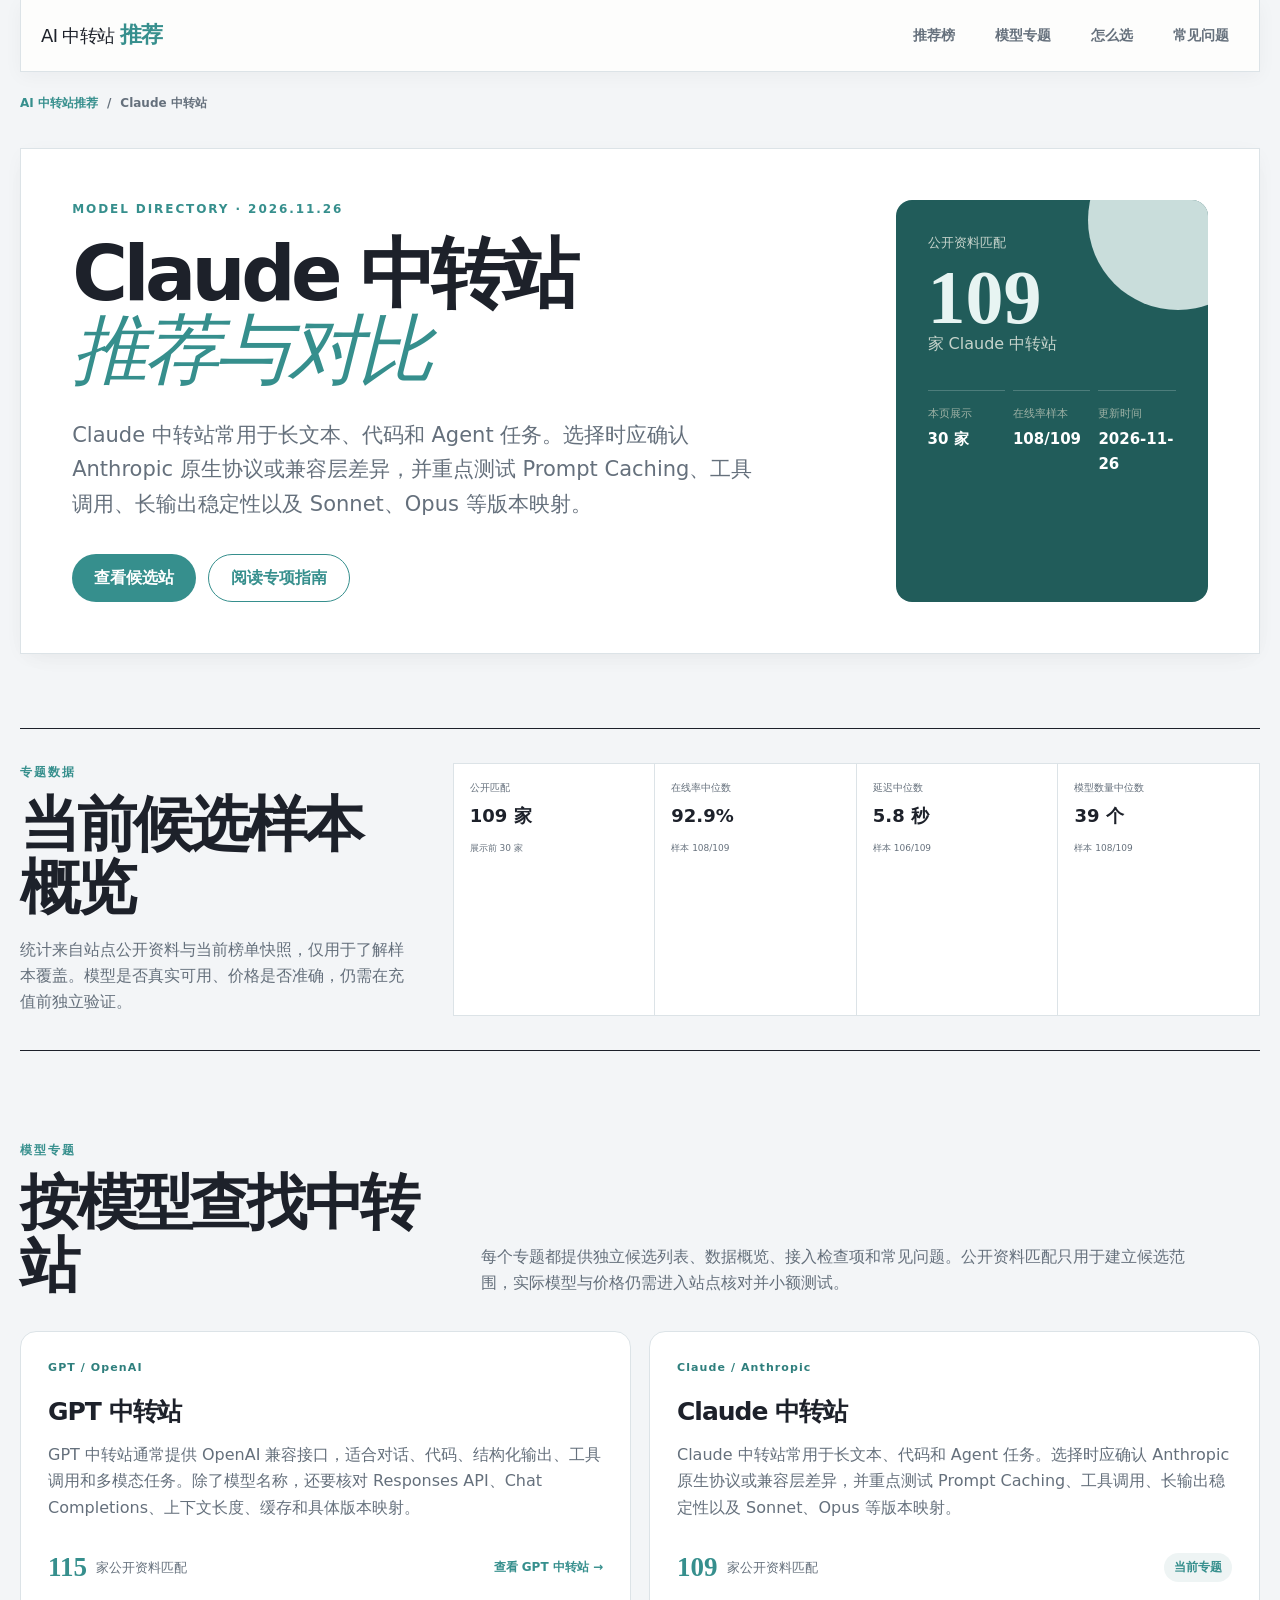
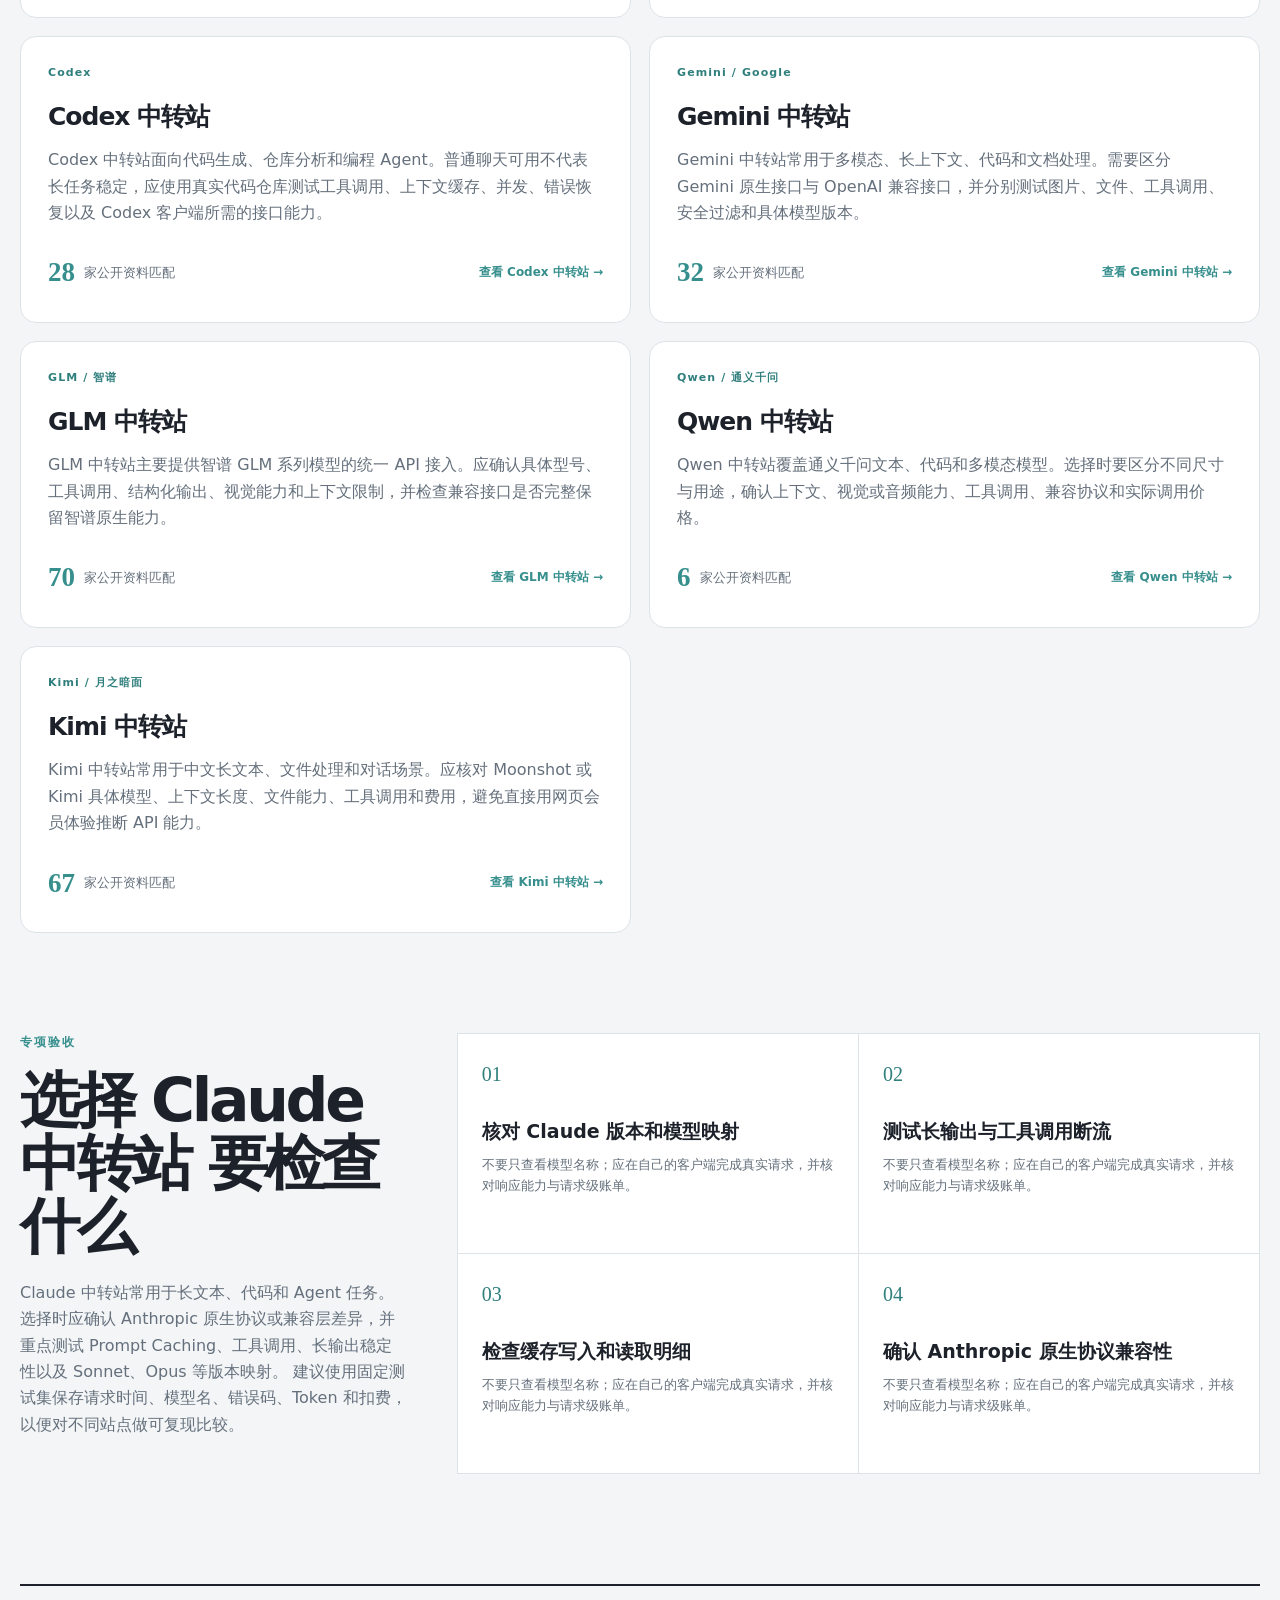
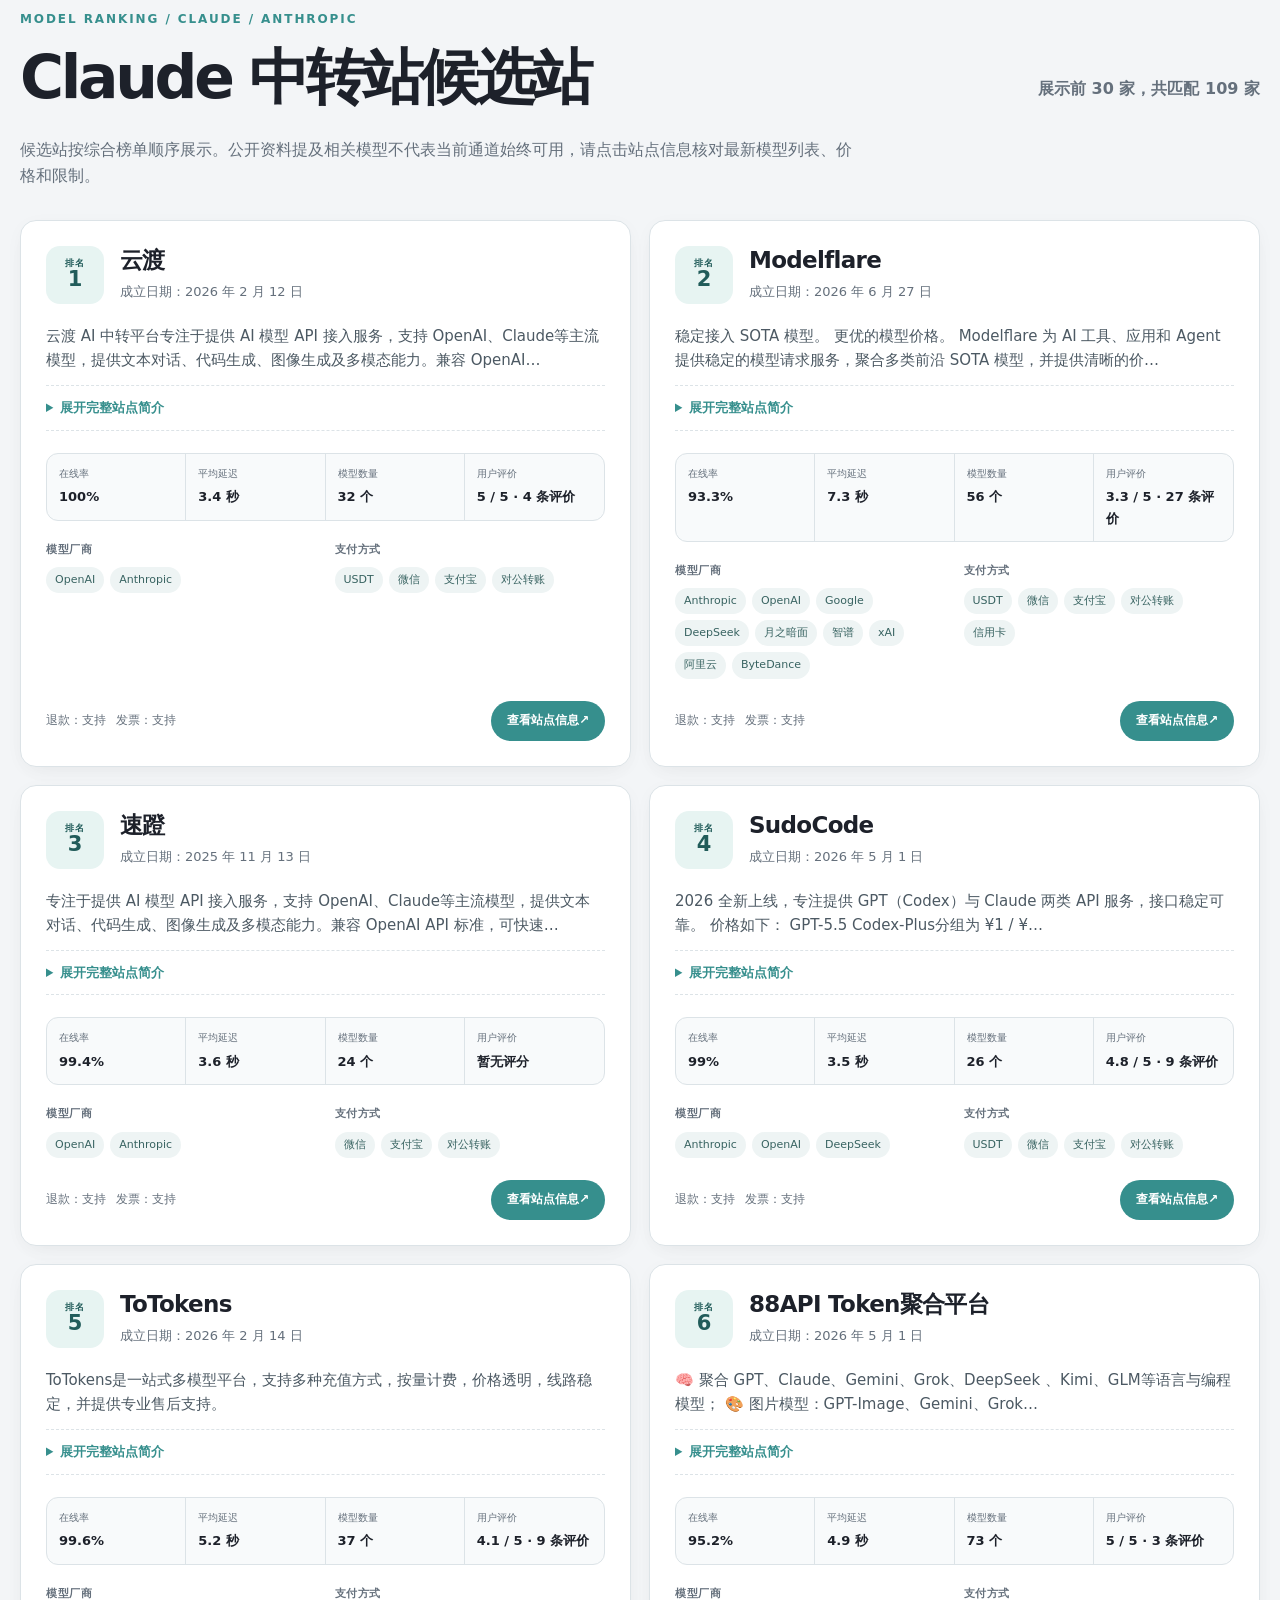
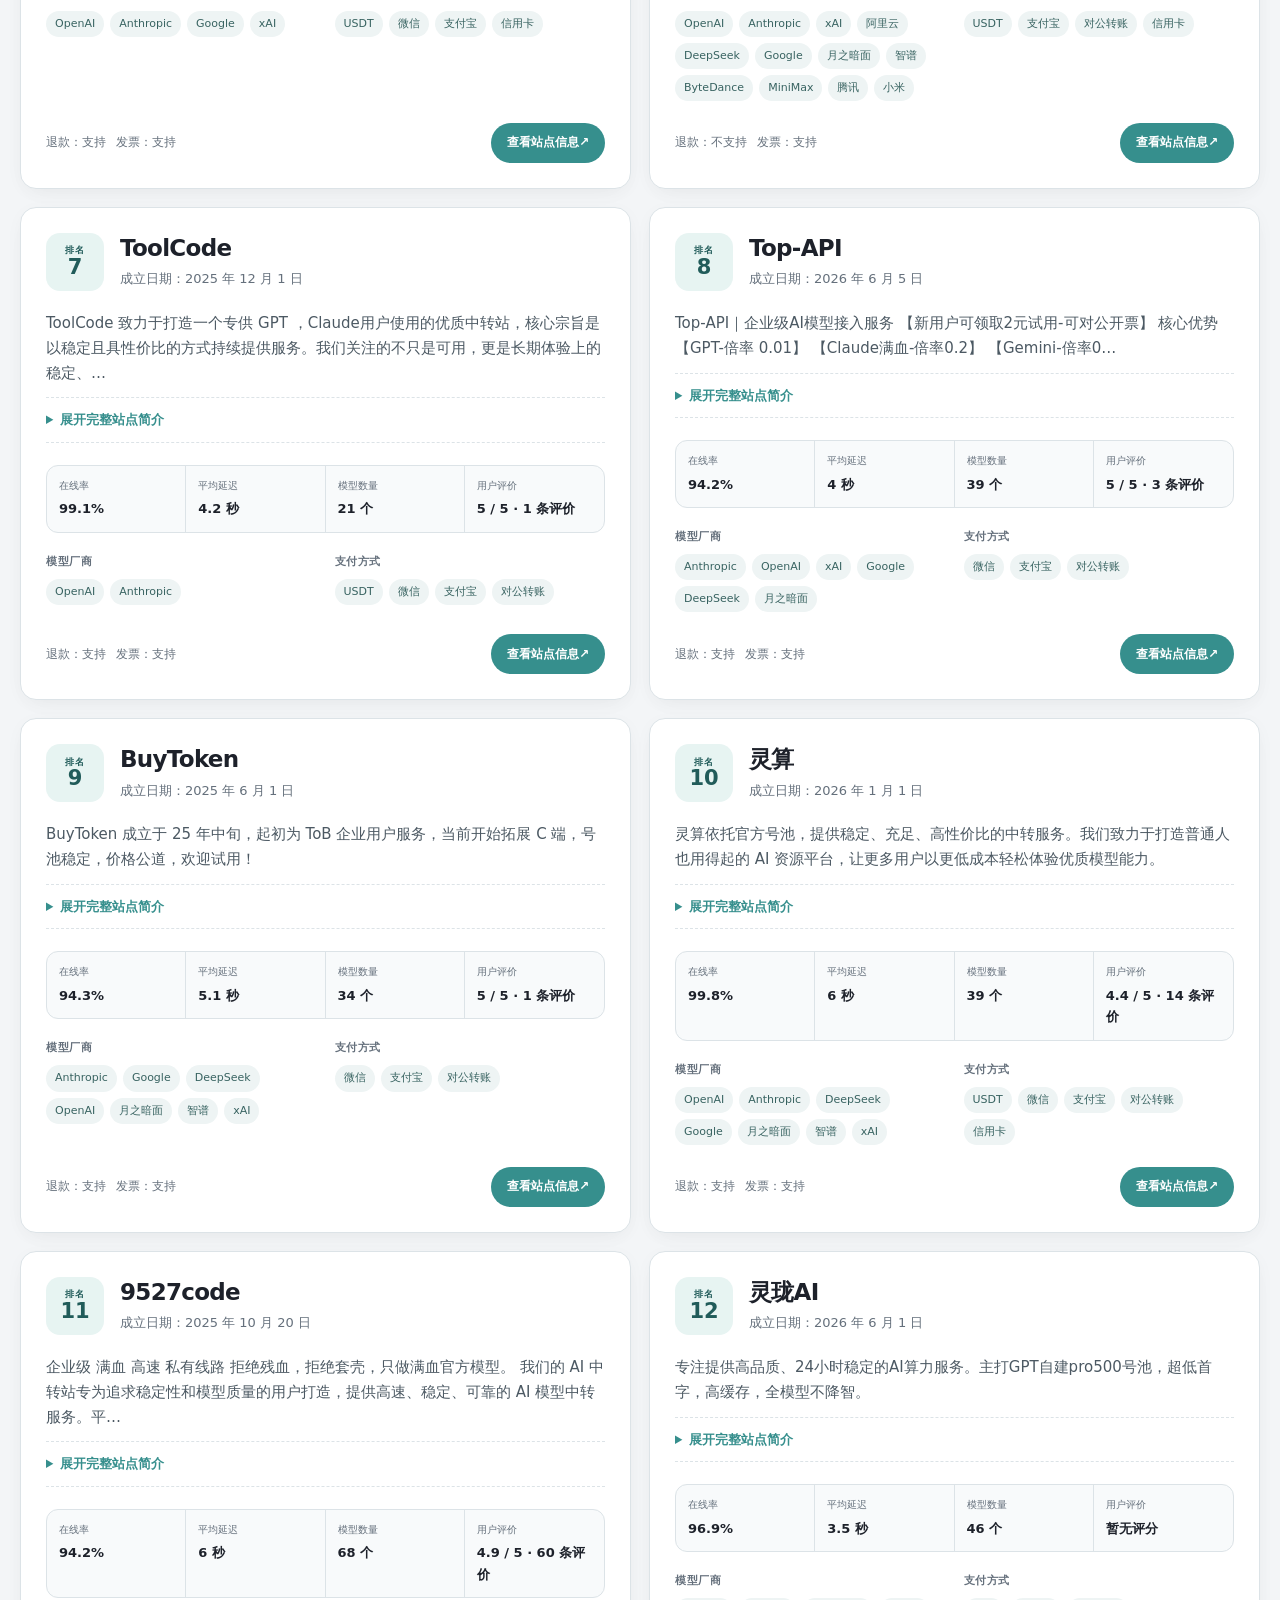
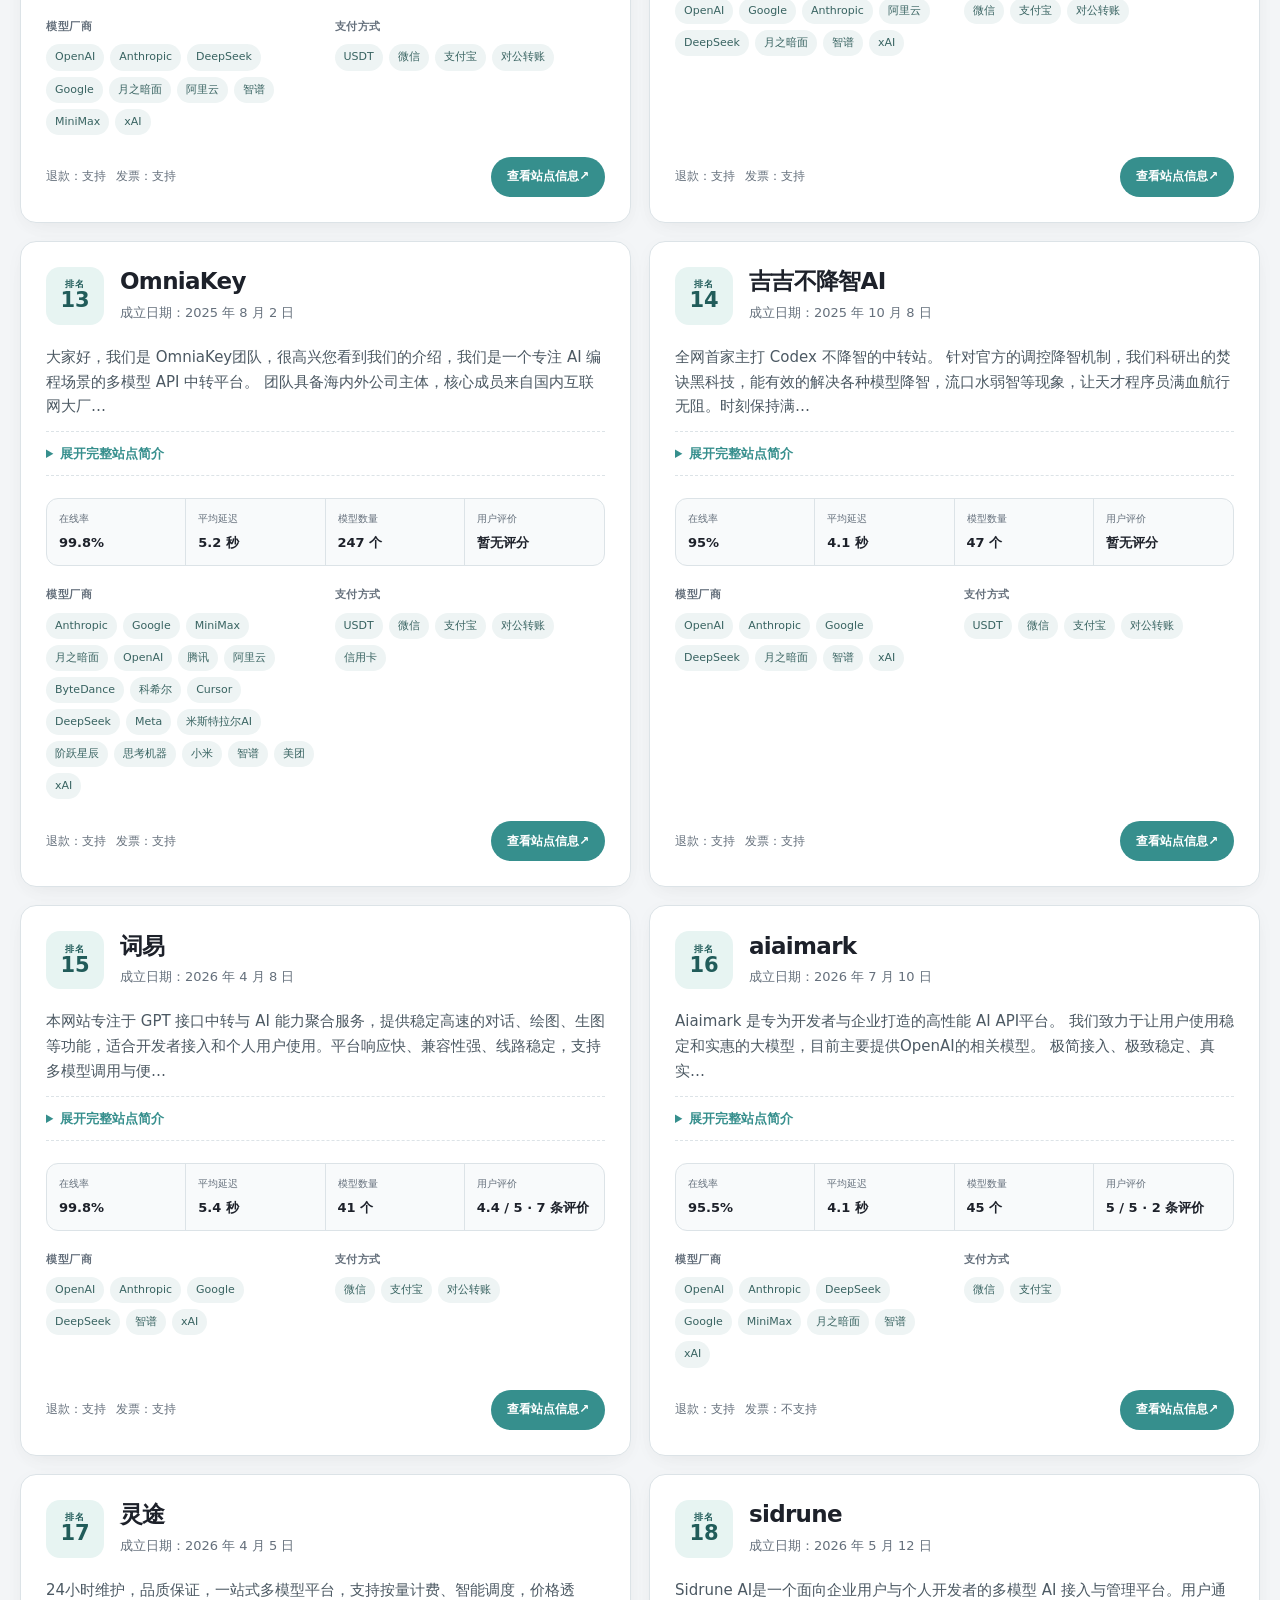
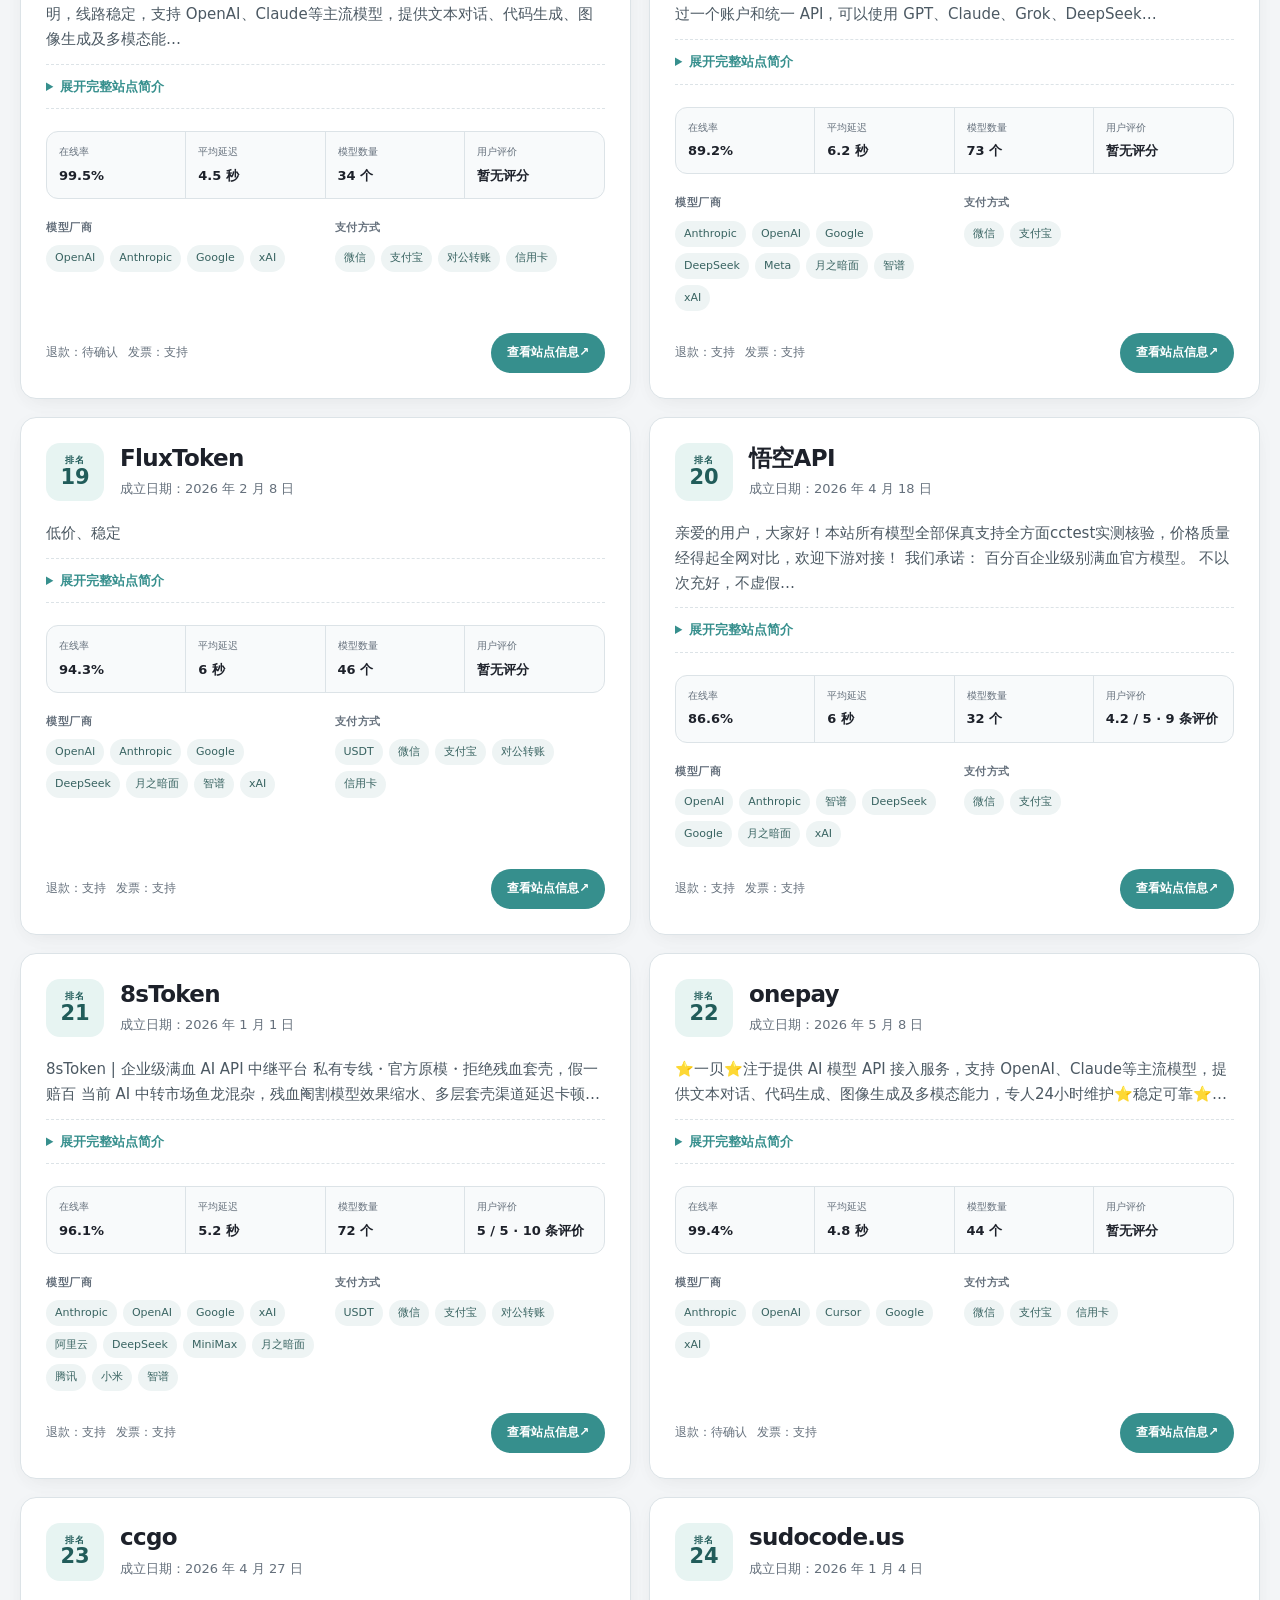
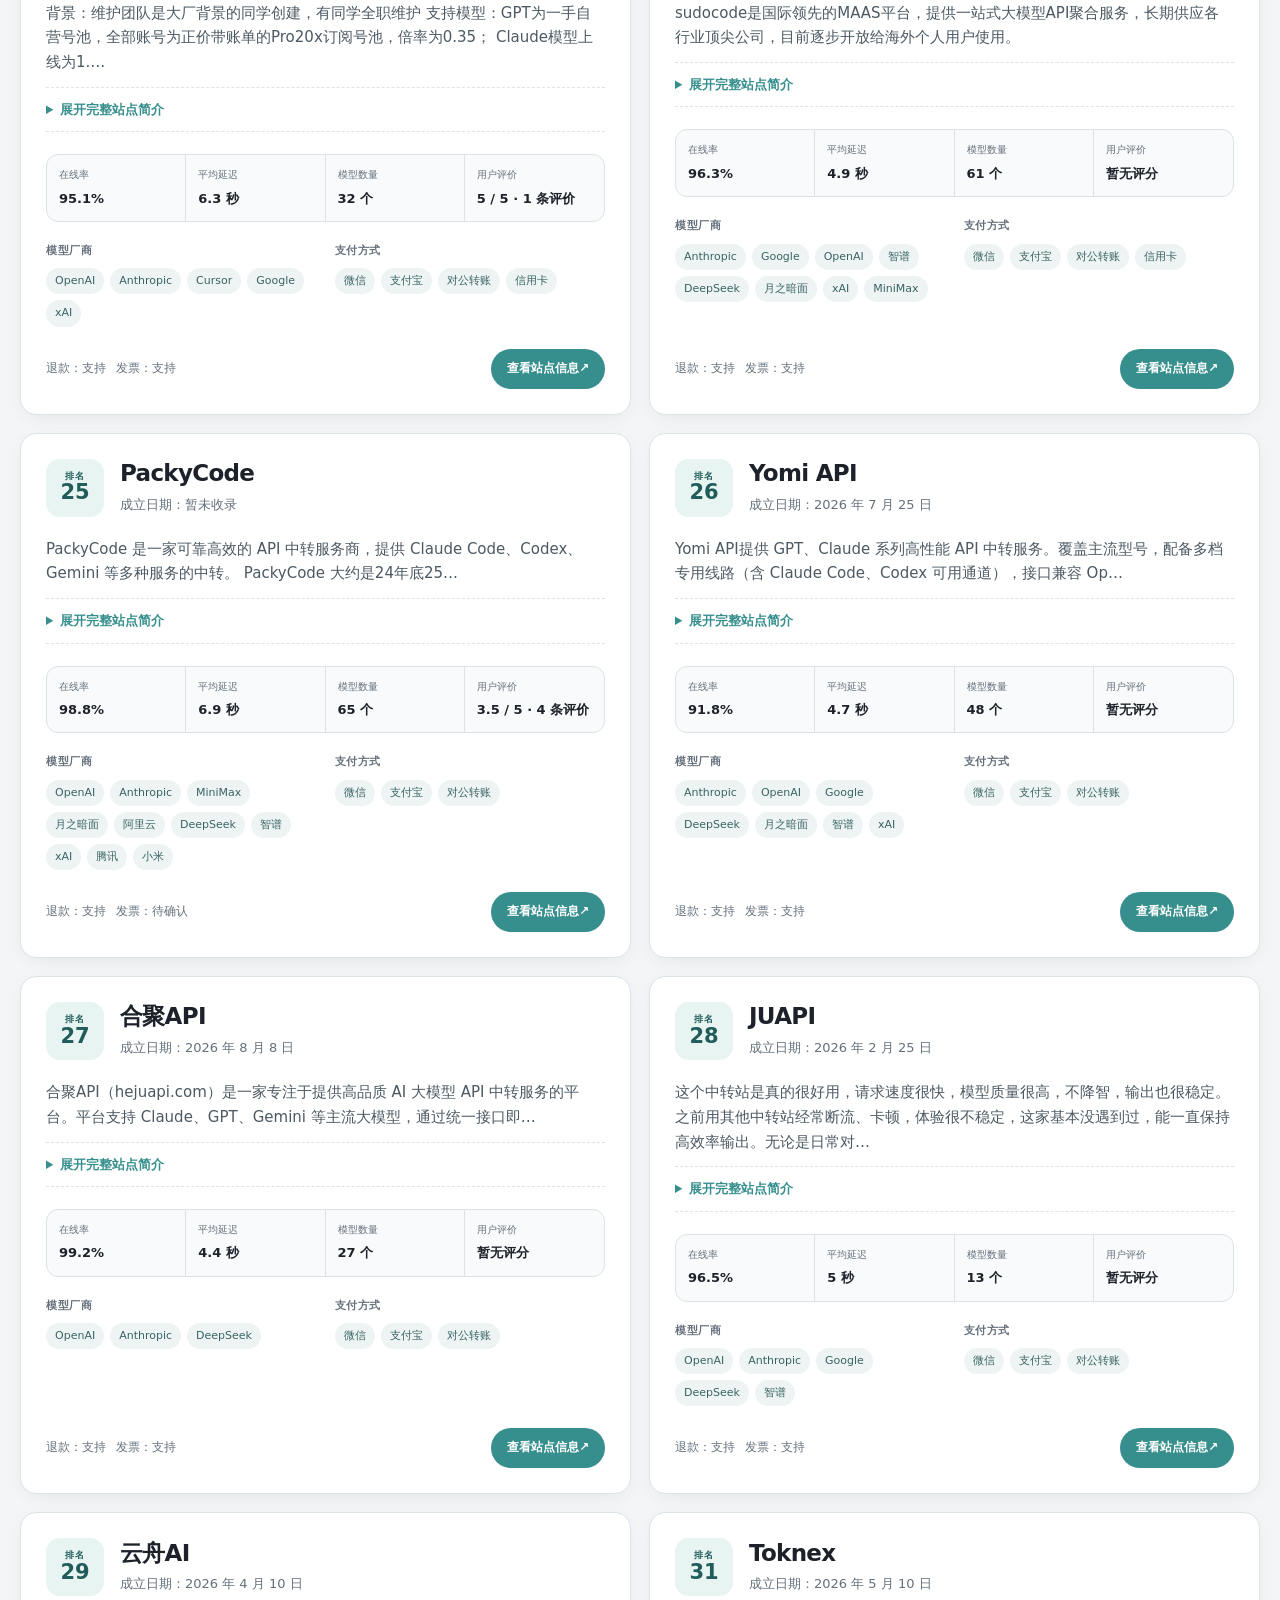
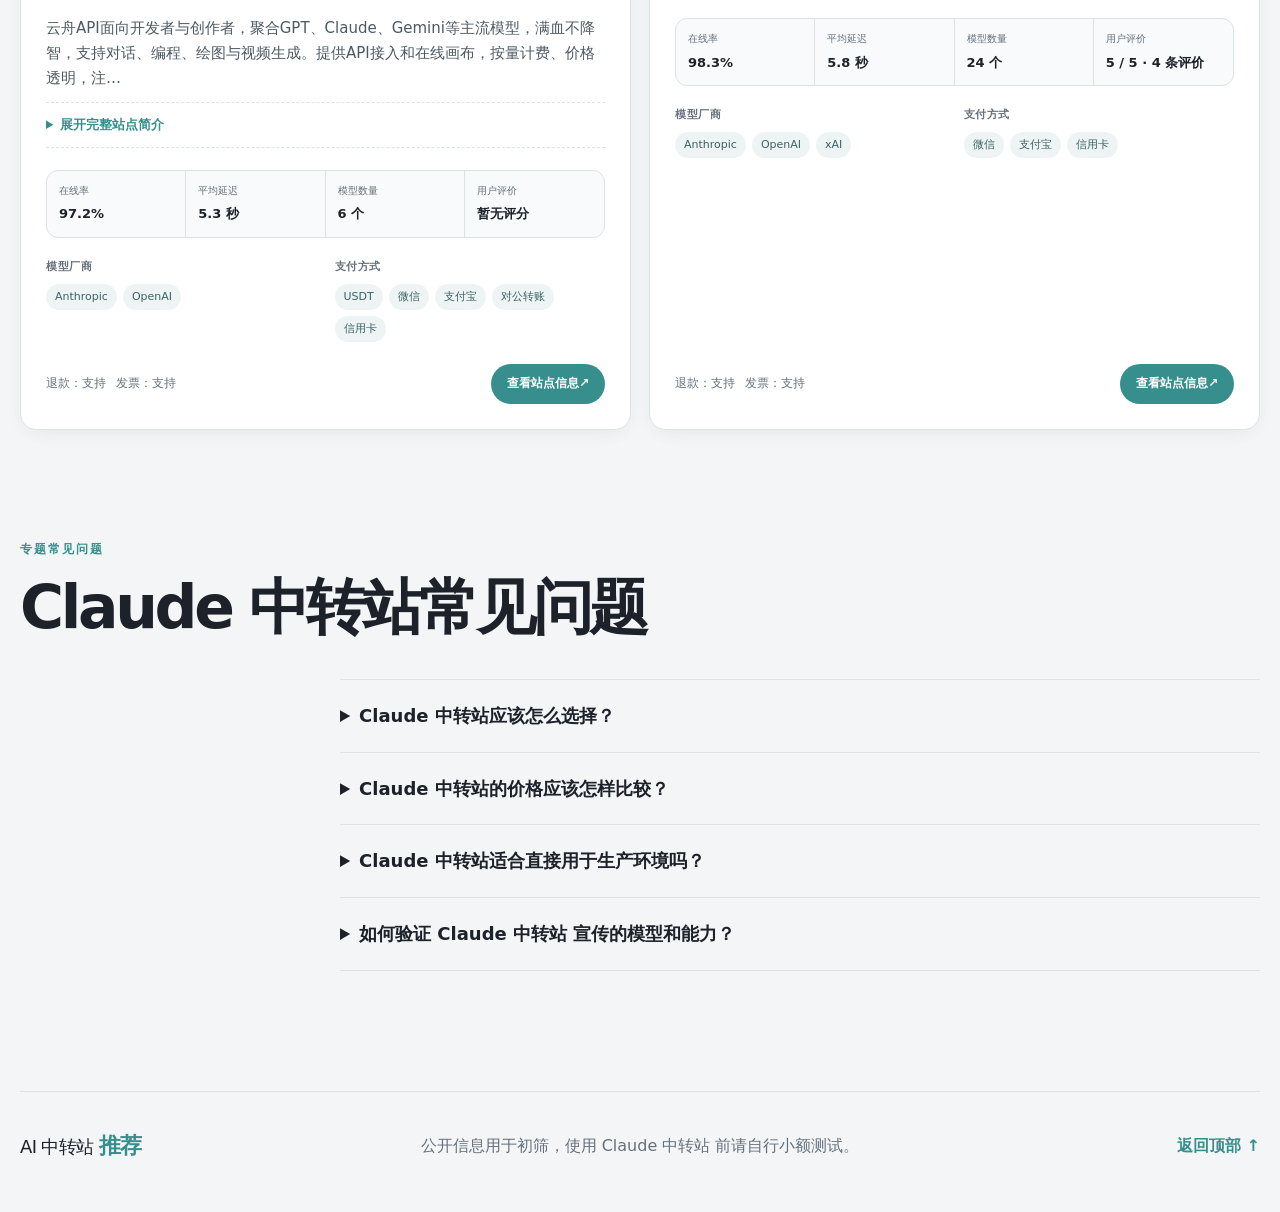
==== commit 25386e12: "chore: update AI transit ranking" ====
--- a/claude-zhongzhuanzhan/index.html
+++ b/claude-zhongzhuanzhan/index.html
@@ -1 +1 @@
-<!doctype html><html lang="zh-CN"><head><meta charset="utf-8" /><meta name="viewport" content="width=device-width, initial-scale=1" /><title>Claude 中转站推荐｜108 家 AI API 中转站对比</title><meta name="description" content="Claude 中转站专题收录 108 家公开资料相关的 AI API 中转站，对比在线率、延迟、模型数量和服务信息，并提供接入验证、计费与安全选择指南。" /><meta name="robots" content="index, follow, max-image-preview:large, max-snippet:-1" /><meta name="theme-color" content="#f3f5f7" /><meta property="og:type" content="website" /><meta property="og:title" content="Claude 中转站推荐｜108 家 AI API 中转站对比" /><meta property="og:description" content="Claude 中转站专题收录 108 家公开资料相关的 AI API 中转站，对比在线率、延迟、模型数量和服务信息，并提供接入验证、计费与安全选择指南。" /><meta property="og:url" content="https://aizhongzhuanzhan.github.io/claude-zhongzhuanzhan/" /><meta property="og:site_name" content="AI 中转站推荐" /><meta property="og:locale" content="zh_CN" /><meta property="og:image" content="https://aizhongzhuanzhan.github.io/assets/og-image.svg" /><meta name="twitter:card" content="summary_large_image" /><meta name="twitter:title" content="Claude 中转站推荐｜108 家 AI API 中转站对比" /><meta name="twitter:description" content="Claude 中转站专题收录 108 家公开资料相关的 AI API 中转站，对比在线率、延迟、模型数量和服务信息，并提供接入验证、计费与安全选择指南。" /><meta name="twitter:image" content="https://aizhongzhuanzhan.github.io/assets/og-image.svg" /><link rel="canonical" href="https://aizhongzhuanzhan.github.io/claude-zhongzhuanzhan/" /><link rel="alternate" hreflang="zh-CN" href="https://aizhongzhuanzhan.github.io/claude-zhongzhuanzhan/" /><link rel="icon" href="../assets/favicon.svg" type="image/svg+xml" /><link rel="stylesheet" href="../assets/styles.min.css" /><script type="application/ld+json">{"@context":"https://schema.org","@graph":[{"@type":"WebSite","@id":"https://aizhongzhuanzhan.github.io/#website","url":"https://aizhongzhuanzhan.github.io/","name":"AI 中转站推荐","inLanguage":"zh-CN"},{"@type":"CollectionPage","@id":"https://aizhongzhuanzhan.github.io/claude-zhongzhuanzhan/#webpage","url":"https://aizhongzhuanzhan.github.io/claude-zhongzhuanzhan/","name":"Claude 中转站推荐｜108 家 AI API 中转站对比","description":"Claude 中转站专题收录 108 家公开资料相关的 AI API 中转站，对比在线率、延迟、模型数量和服务信息，并提供接入验证、计费与安全选择指南。","dateModified":"2026-11-25","inLanguage":"zh-CN","isPartOf":{"@id":"https://aizhongzhuanzhan.github.io/#website"},"breadcrumb":{"@id":"https://aizhongzhuanzhan.github.io/claude-zhongzhuanzhan/#breadcrumb"},"mainEntity":{"@id":"https://aizhongzhuanzhan.github.io/claude-zhongzhuanzhan/#ranking"}},{"@type":"BreadcrumbList","@id":"https://aizhongzhuanzhan.github.io/claude-zhongzhuanzhan/#breadcrumb","itemListElement":[{"@type":"ListItem","position":1,"name":"AI 中转站推荐","item":"https://aizhongzhuanzhan.github.io/"},{"@type":"ListItem","position":2,"name":"Claude 中转站","item":"https://aizhongzhuanzhan.github.io/claude-zhongzhuanzhan/"}]},{"@type":"ItemList","@id":"https://aizhongzhuanzhan.github.io/claude-zhongzhuanzhan/#ranking","name":"Claude 中转站候选列表","numberOfItems":108,"itemListOrder":"https://schema.org/ItemListOrderAscending","itemListElement":[{"@type":"ListItem","position":1,"item":{"@type":"Service","name":"Modelflare","url":"https://www.hvoyai.com/sites/originmodelflaredev/","description":"综合排名第 1；成立日期 2026-06-27；在线率 83.7%；平均延迟 7.4 秒；收录模型 54 个；用户评分 3.4/5（26 条评价）；退款政策：支持；发票政策：支持。"}},{"@type":"ListItem","position":2,"item":{"@type":"Service","name":"9527code","url":"https://www.hvoyai.com/sites/9527codes/","description":"综合排名第 2；成立日期 2025-10-20；在线率 95.3%；平均延迟 5.6 秒；收录模型 69 个；用户评分 4.9/5（60 条评价）；退款政策：支持；发票政策：支持。"}},{"@type":"ListItem","position":3,"item":{"@type":"Service","name":"ToTokens","url":"https://www.hvoyai.com/sites/totokenscc/","description":"综合排名第 3；成立日期 2026-02-14；在线率 93.9%；平均延迟 5.2 秒；收录模型 36 个；用户评分 4.1/5（9 条评价）；退款政策：支持；发票政策：支持。"}},{"@type":"ListItem","position":4,"item":{"@type":"Service","name":"云渡","url":"https://www.hvoyai.com/sites/yundulol/","description":"综合排名第 4；成立日期 2026-02-12；在线率 99.1%；平均延迟 3.4 秒；收录模型 32 个；用户评分 5/5（4 条评价）；退款政策：支持；发票政策：支持。"}},{"@type":"ListItem","position":5,"item":{"@type":"Service","name":"88API Token聚合平台","url":"https://www.hvoyai.com/sites/88apiai/","description":"综合排名第 5；成立日期 2026-05-01；在线率 97.3%；平均延迟 4.8 秒；收录模型 71 个；用户评分 5/5（3 条评价）；退款政策：不支持；发票政策：支持。"}},{"@type":"ListItem","position":6,"item":{"@type":"Service","name":"BuyToken","url":"https://www.hvoyai.com/sites/buytokenwork/","description":"综合排名第 6；成立日期 2025-06-01；在线率 94.3%；平均延迟 4.9 秒；收录模型 34 个；用户评分 5/5（1 条评价）；退款政策：支持；发票政策：支持。"}},{"@type":"ListItem","position":7,"item":{"@type":"Service","name":"SudoCode","url":"https://www.hvoyai.com/sites/sudocodechat/","description":"综合排名第 7；成立日期 2026-05-01；在线率 99%；平均延迟 3.5 秒；收录模型 26 个；用户评分 4.8/5（9 条评价）；退款政策：支持；发票政策：支持。"}},{"@type":"ListItem","position":8,"item":{"@type":"Service","name":"灵算","url":"https://www.hvoyai.com/sites/lingsuansi/","description":"综合排名第 8；成立日期 2026-01-01；在线率 98.7%；平均延迟 6.2 秒；收录模型 39 个；用户评分 4.4/5（14 条评价）；退款政策：支持；发票政策：支持。"}},{"@type":"ListItem","position":9,"item":{"@type":"Service","name":"词易","url":"https://www.hvoyai.com/sites/chiyicncom/","description":"综合排名第 9；成立日期 2026-04-08；在线率 99.8%；平均延迟 5.6 秒；收录模型 41 个；用户评分 4.4/5（7 条评价）；退款政策：支持；发票政策：支持。"}},{"@type":"ListItem","position":10,"item":{"@type":"Service","name":"ToolCode","url":"https://www.hvoyai.com/sites/toolcodecc/","description":"综合排名第 10；成立日期 2025-12-01；在线率 97.2%；平均延迟 5.1 秒；收录模型 21 个；用户评分 5/5（1 条评价）；退款政策：支持；发票政策：支持。"}},{"@type":"ListItem","position":11,"item":{"@type":"Service","name":"合聚API","url":"https://www.hvoyai.com/sites/hejuapicom/","description":"综合排名第 11；成立日期 2026-08-08；在线率 98.8%；平均延迟 4.5 秒；收录模型 27 个；退款政策：支持；发票政策：支持。"}},{"@type":"ListItem","position":12,"item":{"@type":"Service","name":"aiaimark","url":"https://www.hvoyai.com/sites/aiaimarkcom/","description":"综合排名第 12；成立日期 2026-07-10；在线率 96.2%；平均延迟 3.7 秒；收录模型 45 个；用户评分 5/5（2 条评价）；退款政策：支持；发票政策：不支持。"}},{"@type":"ListItem","position":13,"item":{"@type":"Service","name":"ZNB.ai","url":"https://www.hvoyai.com/sites/znbcodecom/","description":"综合排名第 13；成立日期 2026-03-01；在线率 95.3%；平均延迟 6.3 秒；收录模型 37 个；用户评分 5/5（1 条评价）；退款政策：支持；发票政策：不支持。"}},{"@type":"ListItem","position":14,"item":{"@type":"Service","name":"吉吉不降智AI","url":"https://www.hvoyai.com/sites/jijicc/","description":"综合排名第 14；成立日期 2025-10-08；在线率 94.3%；平均延迟 4.2 秒；收录模型 47 个；退款政策：支持；发票政策：支持。"}},{"@type":"ListItem","position":15,"item":{"@type":"Service","name":"sidrune","url":"https://www.hvoyai.com/sites/sidruneai/","description":"综合排名第 15；成立日期 2026-05-12；在线率 89.4%；平均延迟 6.6 秒；收录模型 73 个；退款政策：支持；发票政策：支持。"}},{"@type":"ListItem","position":16,"item":{"@type":"Service","name":"速蹬","url":"https://www.hvoyai.com/sites/sudengcc/","description":"综合排名第 16；成立日期 2025-11-13；在线率 100%；平均延迟 3.8 秒；收录模型 24 个；退款政策：支持；发票政策：支持。"}},{"@type":"ListItem","position":17,"item":{"@type":"Service","name":"OmniaKey","url":"https://www.hvoyai.com/sites/omniakeycom/","description":"综合排名第 17；成立日期 2025-08-02；在线率 99.6%；平均延迟 4.9 秒；收录模型 246 个；退款政策：支持；发票政策：支持。"}},{"@type":"ListItem","position":18,"item":{"@type":"Service","name":"悟空API","url":"https://www.hvoyai.com/sites/wkapipro/","description":"综合排名第 18；成立日期 2026-04-18；在线率 92.8%；平均延迟 6.6 秒；收录模型 32 个；用户评分 4.2/5（9 条评价）；退款政策：支持；发票政策：支持。"}},{"@type":"ListItem","position":19,"item":{"@type":"Service","name":"灵珑AI","url":"https://www.hvoyai.com/sites/linlongscom/","description":"综合排名第 19；成立日期 2026-06-01；在线率 98.6%；平均延迟 4.4 秒；收录模型 46 个；退款政策：支持；发票政策：支持。"}},{"@type":"ListItem","position":20,"item":{"@type":"Service","name":"Toknex","url":"https://www.hvoyai.com/sites/toknexme/","description":"综合排名第 20；成立日期 2026-05-10；在线率 99%；平均延迟 5.5 秒；收录模型 24 个；用户评分 5/5（4 条评价）；退款政策：支持；发票政策：支持。"}},{"@type":"ListItem","position":21,"item":{"@type":"Service","name":"云舟AI","url":"https://www.hvoyai.com/sites/yunzhouapicom/","description":"综合排名第 21；成立日期 2026-04-10；在线率 97.2%；平均延迟 3.9 秒；收录模型 6 个；退款政策：支持；发票政策：支持。"}},{"@type":"ListItem","position":22,"item":{"@type":"Service","name":"ccgo","url":"https://www.hvoyai.com/sites/ccgoaiclub/","description":"综合排名第 22；成立日期 2026-04-27；在线率 99.2%；平均延迟 5.5 秒；收录模型 32 个；用户评分 5/5（1 条评价）；退款政策：支持；发票政策：支持。"}},{"@type":"ListItem","position":23,"item":{"@type":"Service","name":"智惠API","url":"https://www.hvoyai.com/sites/apiapi2cncom/","description":"综合排名第 23；成立日期 2026-04-01；在线率 91.8%；平均延迟 5.6 秒；收录模型 38 个；用户评分 5/5（34 条评价）；退款政策：支持；发票政策：不支持。"}},{"@type":"ListItem","position":24,"item":{"@type":"Service","name":"PackyCode","url":"https://www.hvoyai.com/sites/packyapiai/","description":"综合排名第 24；在线率 98.6%；平均延迟 6.6 秒；收录模型 65 个；用户评分 3.5/5（4 条评价）；退款政策：支持。"}},{"@type":"ListItem","position":25,"item":{"@type":"Service","name":"灵途","url":"https://www.hvoyai.com/sites/lingtuapinet/","description":"综合排名第 25；成立日期 2026-04-05；在线率 99.1%；平均延迟 5 秒；收录模型 34 个；发票政策：支持。"}},{"@type":"ListItem","position":26,"item":{"@type":"Service","name":"SvenX","url":"https://www.hvoyai.com/sites/svenxtop/","description":"综合排名第 26；成立日期 2026-03-01；在线率 99.3%；平均延迟 5.2 秒；收录模型 22 个；退款政策：支持；发票政策：支持。"}},{"@type":"ListItem","position":27,"item":{"@type":"Service","name":"jcode","url":"https://www.hvoyai.com/sites/jcodecc/","description":"综合排名第 27；成立日期 2025-12-18；在线率 96.7%；平均延迟 5.3 秒；收录模型 28 个；退款政策：支持；发票政策：不支持。"}},{"@type":"ListItem","position":28,"item":{"@type":"Service","name":"8sToken","url":"https://www.hvoyai.com/sites/8stokencom/","description":"综合排名第 28；成立日期 2026-01-01；在线率 98.1%；平均延迟 5.2 秒；收录模型 72 个；用户评分 5/5（10 条评价）；退款政策：支持；发票政策：支持。"}},{"@type":"ListItem","position":29,"item":{"@type":"Service","name":"sudocode.us","url":"https://www.hvoyai.com/sites/sudocodeus/","description":"综合排名第 29；成立日期 2026-01-04；在线率 97.5%；平均延迟 5.3 秒；收录模型 61 个；退款政策：支持；发票政策：支持。"}},{"@type":"ListItem","position":30,"item":{"@type":"Service","name":"onepay","url":"https://www.hvoyai.com/sites/onepayapinet/","description":"综合排名第 30；成立日期 2026-05-08；在线率 98.8%；平均延迟 5.5 秒；收录模型 44 个；发票政策：支持。"}}]},{"@type":"FAQPage","@id":"https://aizhongzhuanzhan.github.io/claude-zhongzhuanzhan/#faq","mainEntity":[{"@type":"Question","name":"Claude 中转站应该怎么选择？","acceptedAnswer":{"@type":"Answer","text":"先确认候选站明确支持所需模型和接口，再用自己的真实任务测试流式输出、工具调用、上下文、成功率和账单。重点完成：核对 Claude 版本和模型映射；测试长输出与工具调用断流；检查缓存写入和读取明细；确认 Anthropic 原生协议兼容性。不要只依据首页价格或一次短对话决定长期使用。"}},{"@type":"Question","name":"Claude 中转站的价格应该怎样比较？","acceptedAnswer":{"@type":"Answer","text":"统一换算人民币充值比例、输入价格、输出价格、缓存读写、模型倍率和用户分组倍率，再复算一条实际请求。面板显示为美元不代表等同官方美元，低倍率也不代表所有模型和渠道采用相同价格。"}},{"@type":"Question","name":"Claude 中转站适合直接用于生产环境吗？","acceptedAnswer":{"@type":"Answer","text":"个人学习和能够随时迁移的任务可以先小额测试。生产环境还要评估数据隐私、运营主体、日志政策、限流、故障公告和备用供应商；涉及敏感数据或强 SLA 时，应优先考虑官方 API 或可签约的企业服务。"}},{"@type":"Question","name":"如何验证 Claude 中转站 宣传的模型和能力？","acceptedAnswer":{"@type":"Answer","text":"使用固定测试集核对模型标识、上下文、流式响应、工具调用和账单模型名，并完成专项验证：核对 Claude 版本和模型映射；测试长输出与工具调用断流；检查缓存写入和读取明细；确认 Anthropic 原生协议兼容性。模型自报身份不能作为证据，关键能力缺失或账单无法复算时应暂停继续充值。"}}]}]}</script><script>var _hmt = _hmt || [];(function() {var hm = document.createElement("script");hm.src = "https://hm.baidu.com/hm.js?a95d0c92950541b137908250283f3d91";var s = document.getElementsByTagName("script")[0];s.parentNode.insertBefore(hm, s);})();</script></head><body><a class="skip-link" href="#main">跳到主要内容</a><header class="topbar"><a class="wordmark" href="../" aria-label="AI 中转站推荐首页"><span>AI 中转站</span><strong>推荐</strong></a><nav aria-label="主要导航"><a href="../#ranking">推荐榜</a><a href="../#topics">模型专题</a><a href="../#guide">怎么选</a><a href="../#faq">常见问题</a></nav></header><main id="main"><nav class="breadcrumbs" aria-label="面包屑"><a href="../">AI 中转站推荐</a><span aria-hidden="true">/</span><span aria-current="page">Claude 中转站</span></nav><section class="hero topic-hero"><div class="hero__copy"><p class="eyebrow">MODEL DIRECTORY · 2026.11.25</p><h1>Claude 中转站<br /><em>推荐与对比</em></h1><p class="hero-copy">Claude 中转站常用于长文本、代码和 Agent 任务。选择时应确认 Anthropic 原生协议或兼容层差异，并重点测试 Prompt Caching、工具调用、长输出稳定性以及 Sonnet、Opus 等版本映射。</p><div class="hero-actions"><a href="#topic-ranking">查看候选站</a><a href="#topic-guide">阅读专项指南</a></div></div><aside class="hero__panel" aria-label="专题概览"><p>公开资料匹配</p><strong>108</strong><span>家 Claude 中转站</span><dl><div><dt>本页展示</dt><dd>30 家</dd></div><div><dt>在线率样本</dt><dd>106/108</dd></div><div><dt>更新时间</dt><dd>2026-11-25</dd></div></dl></aside></section><section class="topic-overview" aria-labelledby="topic-overview-title"><div><p class="section-kicker">专题数据</p><h2 id="topic-overview-title">当前候选样本概览</h2><p>统计来自站点公开资料与当前榜单快照，仅用于了解样本覆盖。模型是否真实可用、价格是否准确，仍需在充值前独立验证。</p></div><dl class="topic-stat-grid"><div><dt>公开匹配</dt><dd>108 家</dd><small>展示前 30 家</small></div><div><dt>在线率中位数</dt><dd>94.4%</dd><small>样本 106/108</small></div><div><dt>延迟中位数</dt><dd>5.6 秒</dd><small>样本 105/108</small></div><div><dt>模型数量中位数</dt><dd>39.5 个</dd><small>样本 106/108</small></div></dl></section><section class="topic-directory" id="topics" aria-labelledby="topics-title"><div class="topic-directory__head"><div><p class="section-kicker">模型专题</p><h2 id="topics-title">按模型查找中转站</h2></div><p>每个专题都提供独立候选列表、数据概览、接入检查项和常见问题。公开资料匹配只用于建立候选范围，实际模型与价格仍需进入站点核对并小额测试。</p></div><div class="topic-directory__grid"><article><span>GPT / OpenAI</span><h3>GPT 中转站</h3><p>GPT 中转站通常提供 OpenAI 兼容接口，适合对话、代码、结构化输出、工具调用和多模态任务。除了模型名称，还要核对 Responses API、Chat Completions、上下文长度、缓存和具体版本映射。</p><div><strong>116</strong><small>家公开资料匹配</small><a href="/gpt-zhongzhuanzhan/">查看 GPT 中转站 →</a></div></article><article><span>Claude / Anthropic</span><h3>Claude 中转站</h3><p>Claude 中转站常用于长文本、代码和 Agent 任务。选择时应确认 Anthropic 原生协议或兼容层差异，并重点测试 Prompt Caching、工具调用、长输出稳定性以及 Sonnet、Opus 等版本映射。</p><div><strong>108</strong><small>家公开资料匹配</small><span class="topic-directory__current" aria-current="page">当前专题</span></div></article><article><span>Codex</span><h3>Codex 中转站</h3><p>Codex 中转站面向代码生成、仓库分析和编程 Agent。普通聊天可用不代表长任务稳定，应使用真实代码仓库测试工具调用、上下文缓存、并发、错误恢复以及 Codex 客户端所需的接口能力。</p><div><strong>27</strong><small>家公开资料匹配</small><a href="/codex-zhongzhuanzhan/">查看 Codex 中转站 →</a></div></article><article><span>Gemini / Google</span><h3>Gemini 中转站</h3><p>Gemini 中转站常用于多模态、长上下文、代码和文档处理。需要区分 Gemini 原生接口与 OpenAI 兼容接口，并分别测试图片、文件、工具调用、安全过滤和具体模型版本。</p><div><strong>32</strong><small>家公开资料匹配</small><a href="/gemini-zhongzhuanzhan/">查看 Gemini 中转站 →</a></div></article><article><span>GLM / 智谱</span><h3>GLM 中转站</h3><p>GLM 中转站主要提供智谱 GLM 系列模型的统一 API 接入。应确认具体型号、工具调用、结构化输出、视觉能力和上下文限制，并检查兼容接口是否完整保留智谱原生能力。</p><div><strong>69</strong><small>家公开资料匹配</small><a href="/glm-zhongzhuanzhan/">查看 GLM 中转站 →</a></div></article><article><span>Qwen / 通义千问</span><h3>Qwen 中转站</h3><p>Qwen 中转站覆盖通义千问文本、代码和多模态模型。选择时要区分不同尺寸与用途，确认上下文、视觉或音频能力、工具调用、兼容协议和实际调用价格。</p><div><strong>6</strong><small>家公开资料匹配</small><a href="/qwen-zhongzhuanzhan/">查看 Qwen 中转站 →</a></div></article><article><span>Kimi / 月之暗面</span><h3>Kimi 中转站</h3><p>Kimi 中转站常用于中文长文本、文件处理和对话场景。应核对 Moonshot 或 Kimi 具体模型、上下文长度、文件能力、工具调用和费用，避免直接用网页会员体验推断 API 能力。</p><div><strong>67</strong><small>家公开资料匹配</small><a href="/kimi-zhongzhuanzhan/">查看 Kimi 中转站 →</a></div></article></div></section><section class="topic-guide" id="topic-guide" aria-labelledby="topic-guide-title"><div><p class="section-kicker">专项验收</p><h2 id="topic-guide-title">选择 Claude 中转站 要检查什么</h2><p>Claude 中转站常用于长文本、代码和 Agent 任务。选择时应确认 Anthropic 原生协议或兼容层差异，并重点测试 Prompt Caching、工具调用、长输出稳定性以及 Sonnet、Opus 等版本映射。 建议使用固定测试集保存请求时间、模型名、错误码、Token 和扣费，以便对不同站点做可复现比较。</p></div><div class="topic-focus-grid"><article><span>01</span><h3>核对 Claude 版本和模型映射</h3><p>不要只查看模型名称；应在自己的客户端完成真实请求，并核对响应能力与请求级账单。</p></article><article><span>02</span><h3>测试长输出与工具调用断流</h3><p>不要只查看模型名称；应在自己的客户端完成真实请求，并核对响应能力与请求级账单。</p></article><article><span>03</span><h3>检查缓存写入和读取明细</h3><p>不要只查看模型名称；应在自己的客户端完成真实请求，并核对响应能力与请求级账单。</p></article><article><span>04</span><h3>确认 Anthropic 原生协议兼容性</h3><p>不要只查看模型名称；应在自己的客户端完成真实请求，并核对响应能力与请求级账单。</p></article></div></section><section class="ranking topic-ranking" id="topic-ranking" aria-labelledby="topic-ranking-title"><div class="ranking-head"><div><p>MODEL RANKING / Claude / Anthropic</p><h2 id="topic-ranking-title">Claude 中转站候选站</h2></div><p>展示前 30 家，共匹配 108 家</p></div><p class="ranking-note">候选站按综合榜单顺序展示。公开资料提及相关模型不代表当前通道始终可用，请点击站点信息核对最新模型列表、价格和限制。</p><div class="station-list"><article class="station-card" id="rank-1" aria-labelledby="station-1"><div class="station-card__head"><span class="rank-badge"><small>排名</small>1</span><div class="station-title"><h2 id="station-1"><a href="https://www.hvoyai.com/sites/originmodelflaredev/" target="_blank" rel="nofollow noopener" referrerpolicy="origin">Modelflare</a></h2><p>成立日期：2026 年 6 月 27 日</p></div></div><p class="site-summary">稳定接入 SOTA 模型。 更优的模型价格。 Modelflare 为 AI 工具、应用和 Agent 提供稳定的模型请求服务，聚合多类前沿 SOTA 模型，并提供清晰的价…</p><details class="site-intro"><summary>展开完整站点简介</summary><div class="site-intro__body"><p>稳定接入 SOTA 模型。</p><p>更优的模型价格。</p><p>Modelflare 为 AI 工具、应用和 Agent 提供稳定的模型请求服务，聚合多类前沿 SOTA 模型，并提供清晰的价格、用量与请求状态。</p></div></details><dl class="metric-grid"><div><dt>在线率</dt><dd>83.7%</dd></div><div><dt>平均延迟</dt><dd>7.4 秒</dd></div><div><dt>模型数量</dt><dd>54 个</dd></div><div><dt>用户评价</dt><dd>3.4 / 5 · 26 条评价</dd></div></dl><div class="station-meta"><div><h3>模型厂商</h3><div class="chip-list"><span class="chip">OpenAI</span><span class="chip">Anthropic</span><span class="chip">Google</span><span class="chip">DeepSeek</span><span class="chip">月之暗面</span><span class="chip">智谱</span><span class="chip">xAI</span><span class="chip">阿里云</span><span class="chip">ByteDance</span></div></div><div><h3>支付方式</h3><div class="chip-list"><span class="chip">USDT</span><span class="chip">微信</span><span class="chip">支付宝</span><span class="chip">对公转账</span><span class="chip">信用卡</span></div></div></div><div class="station-card__foot"><p><span>退款：支持</span><span>发票：支持</span></p><a class="detail-link" href="https://www.hvoyai.com/sites/originmodelflaredev/" target="_blank" rel="nofollow noopener" referrerpolicy="origin" aria-label="查看 Modelflare 的更多信息">查看站点信息 <span aria-hidden="true">↗</span></a></div></article><article class="station-card" id="rank-2" aria-labelledby="station-2"><div class="station-card__head"><span class="rank-badge"><small>排名</small>2</span><div class="station-title"><h2 id="station-2"><a href="https://www.hvoyai.com/sites/9527codes/" target="_blank" rel="nofollow noopener" referrerpolicy="origin">9527code</a></h2><p>成立日期：2025 年 10 月 20 日</p></div></div><p class="site-summary">企业级 满血 高速 私有线路 拒绝残血，拒绝套壳，只做满血官方模型。 我们的 AI 中转站专为追求稳定性和模型质量的用户打造，提供高速、稳定、可靠的 AI 模型中转服务。平…</p><details class="site-intro"><summary>展开完整站点简介</summary><div class="site-intro__body"><p>企业级 满血 高速 私有线路</p><p>拒绝残血，拒绝套壳，只做满血官方模型。</p><p>我们的 AI 中转站专为追求稳定性和模型质量的用户打造，提供高速、稳定、可靠的 AI 模型中转服务。平台核心服务器采用 10G 高带宽线路，保障请求快速响应，降低延迟，提升调用体验。</p><p>我们承诺：</p><p>百分百企业级别满血官方模型。</p><p>不以次充好，不虚假宣传。</p><p>所有模型假一赔百。</p><p>无论你是做 AI 应用开发、企业内部系统、自动化工具，还是商业化项目接入，我们都能为你提供稳定可靠的接口支持。</p></div></details><dl class="metric-grid"><div><dt>在线率</dt><dd>95.3%</dd></div><div><dt>平均延迟</dt><dd>5.6 秒</dd></div><div><dt>模型数量</dt><dd>69 个</dd></div><div><dt>用户评价</dt><dd>4.9 / 5 · 60 条评价</dd></div></dl><div class="station-meta"><div><h3>模型厂商</h3><div class="chip-list"><span class="chip">OpenAI</span><span class="chip">Anthropic</span><span class="chip">DeepSeek</span><span class="chip">Google</span><span class="chip">月之暗面</span><span class="chip">阿里云</span><span class="chip">智谱</span><span class="chip">MiniMax</span><span class="chip">xAI</span></div></div><div><h3>支付方式</h3><div class="chip-list"><span class="chip">USDT</span><span class="chip">微信</span><span class="chip">支付宝</span><span class="chip">对公转账</span></div></div></div><div class="station-card__foot"><p><span>退款：支持</span><span>发票：支持</span></p><a class="detail-link" href="https://www.hvoyai.com/sites/9527codes/" target="_blank" rel="nofollow noopener" referrerpolicy="origin" aria-label="查看 9527code 的更多信息">查看站点信息 <span aria-hidden="true">↗</span></a></div></article><article class="station-card" id="rank-3" aria-labelledby="station-3"><div class="station-card__head"><span class="rank-badge"><small>排名</small>3</span><div class="station-title"><h2 id="station-3"><a href="https://www.hvoyai.com/sites/totokenscc/" target="_blank" rel="nofollow noopener" referrerpolicy="origin">ToTokens</a></h2><p>成立日期：2026 年 2 月 14 日</p></div></div><p class="site-summary">ToTokens是一站式多模型平台，支持多种充值方式，按量计费，价格透明，线路稳定，并提供专业售后支持。</p><details class="site-intro"><summary>展开完整站点简介</summary><div class="site-intro__body"><p>ToTokens是一站式多模型平台，支持多种充值方式，按量计费，价格透明，线路稳定，并提供专业售后支持。</p></div></details><dl class="metric-grid"><div><dt>在线率</dt><dd>93.9%</dd></div><div><dt>平均延迟</dt><dd>5.2 秒</dd></div><div><dt>模型数量</dt><dd>36 个</dd></div><div><dt>用户评价</dt><dd>4.1 / 5 · 9 条评价</dd></div></dl><div class="station-meta"><div><h3>模型厂商</h3><div class="chip-list"><span class="chip">OpenAI</span><span class="chip">Anthropic</span><span class="chip">Google</span><span class="chip">xAI</span></div></div><div><h3>支付方式</h3><div class="chip-list"><span class="chip">USDT</span><span class="chip">微信</span><span class="chip">支付宝</span><span class="chip">信用卡</span></div></div></div><div class="station-card__foot"><p><span>退款：支持</span><span>发票：支持</span></p><a class="detail-link" href="https://www.hvoyai.com/sites/totokenscc/" target="_blank" rel="nofollow noopener" referrerpolicy="origin" aria-label="查看 ToTokens 的更多信息">查看站点信息 <span aria-hidden="true">↗</span></a></div></article><article class="station-card" id="rank-4" aria-labelledby="station-4"><div class="station-card__head"><span class="rank-badge"><small>排名</small>4</span><div class="station-title"><h2 id="station-4"><a href="https://www.hvoyai.com/sites/yundulol/" target="_blank" rel="nofollow noopener" referrerpolicy="origin">云渡</a></h2><p>成立日期：2026 年 2 月 12 日</p></div></div><p class="site-summary">云渡 AI 中转平台专注于提供 AI 模型 API 接入服务，支持 OpenAI、Claude等主流模型，提供文本对话、代码生成、图像生成及多模态能力。兼容 OpenAI…</p><details class="site-intro"><summary>展开完整站点简介</summary><div class="site-intro__body"><p>云渡 AI 中转平台专注于提供 AI 模型 API 接入服务，支持 OpenAI、Claude等主流模型，提供文本对话、代码生成、图像生成及多模态能力。兼容 OpenAI API 标准，可快速接入现有项目、客户端及各类 AI 应用。</p></div></details><dl class="metric-grid"><div><dt>在线率</dt><dd>99.1%</dd></div><div><dt>平均延迟</dt><dd>3.4 秒</dd></div><div><dt>模型数量</dt><dd>32 个</dd></div><div><dt>用户评价</dt><dd>5 / 5 · 4 条评价</dd></div></dl><div class="station-meta"><div><h3>模型厂商</h3><div class="chip-list"><span class="chip">OpenAI</span><span class="chip">Anthropic</span></div></div><div><h3>支付方式</h3><div class="chip-list"><span class="chip">USDT</span><span class="chip">微信</span><span class="chip">支付宝</span><span class="chip">对公转账</span></div></div></div><div class="station-card__foot"><p><span>退款：支持</span><span>发票：支持</span></p><a class="detail-link" href="https://www.hvoyai.com/sites/yundulol/" target="_blank" rel="nofollow noopener" referrerpolicy="origin" aria-label="查看 云渡 的更多信息">查看站点信息 <span aria-hidden="true">↗</span></a></div></article><article class="station-card" id="rank-5" aria-labelledby="station-5"><div class="station-card__head"><span class="rank-badge"><small>排名</small>5</span><div class="station-title"><h2 id="station-5"><a href="https://www.hvoyai.com/sites/88apiai/" target="_blank" rel="nofollow noopener" referrerpolicy="origin">88API Token聚合平台</a></h2><p>成立日期：2026 年 5 月 1 日</p></div></div><p class="site-summary">🧠 聚合 GPT、Claude、Gemini、Grok、DeepSeek 、Kimi、GLM等语言与编程模型； 🎨 图片模型：GPT-Image、Gemini、Grok…</p><details class="site-intro"><summary>展开完整站点简介</summary><div class="site-intro__body"><p>🧠 聚合 GPT、Claude、Gemini、Grok、DeepSeek 、Kimi、GLM等语言与编程模型；</p><p>🎨 图片模型：GPT-Image、Gemini、Grok 等；</p><p>🎬 视频模型：Seedance、Veo、MiniMax Hailuo H3、Kling、Grok 等；</p><p>🎙️ 语音能力：Whisper、TTS 等。从文案、出图、改图，到视频生成与配音</p><p>🎁新用户注册送体验额度，可以检测模型能力。站内有人工客服值守！</p><p>👉海外企业资质运营 稳定不跑路 提供正规发票 充值比例1:1</p></div></details><dl class="metric-grid"><div><dt>在线率</dt><dd>97.3%</dd></div><div><dt>平均延迟</dt><dd>4.8 秒</dd></div><div><dt>模型数量</dt><dd>71 个</dd></div><div><dt>用户评价</dt><dd>5 / 5 · 3 条评价</dd></div></dl><div class="station-meta"><div><h3>模型厂商</h3><div class="chip-list"><span class="chip">OpenAI</span><span class="chip">Anthropic</span><span class="chip">xAI</span><span class="chip">阿里云</span><span class="chip">DeepSeek</span><span class="chip">Google</span><span class="chip">月之暗面</span><span class="chip">智谱</span><span class="chip">ByteDance</span><span class="chip">MiniMax</span><span class="chip">腾讯</span><span class="chip">小米</span></div></div><div><h3>支付方式</h3><div class="chip-list"><span class="chip">USDT</span><span class="chip">支付宝</span><span class="chip">对公转账</span><span class="chip">信用卡</span></div></div></div><div class="station-card__foot"><p><span>退款：不支持</span><span>发票：支持</span></p><a class="detail-link" href="https://www.hvoyai.com/sites/88apiai/" target="_blank" rel="nofollow noopener" referrerpolicy="origin" aria-label="查看 88API Token聚合平台 的更多信息">查看站点信息 <span aria-hidden="true">↗</span></a></div></article><article class="station-card" id="rank-6" aria-labelledby="station-6"><div class="station-card__head"><span class="rank-badge"><small>排名</small>6</span><div class="station-title"><h2 id="station-6"><a href="https://www.hvoyai.com/sites/buytokenwork/" target="_blank" rel="nofollow noopener" referrerpolicy="origin">BuyToken</a></h2><p>成立日期：2025 年 6 月 1 日</p></div></div><p class="site-summary">BuyToken 成立于 25 年中旬，起初为 ToB 企业用户服务，当前开始拓展 C 端，号池稳定，价格公道，欢迎试用！</p><details class="site-intro"><summary>展开完整站点简介</summary><div class="site-intro__body"><p>BuyToken 成立于 25 年中旬，起初为 ToB 企业用户服务，当前开始拓展 C 端，号池稳定，价格公道，欢迎试用！</p></div></details><dl class="metric-grid"><div><dt>在线率</dt><dd>94.3%</dd></div><div><dt>平均延迟</dt><dd>4.9 秒</dd></div><div><dt>模型数量</dt><dd>34 个</dd></div><div><dt>用户评价</dt><dd>5 / 5 · 1 条评价</dd></div></dl><div class="station-meta"><div><h3>模型厂商</h3><div class="chip-list"><span class="chip">Anthropic</span><span class="chip">Google</span><span class="chip">DeepSeek</span><span class="chip">OpenAI</span><span class="chip">月之暗面</span><span class="chip">智谱</span><span class="chip">xAI</span></div></div><div><h3>支付方式</h3><div class="chip-list"><span class="chip">微信</span><span class="chip">支付宝</span><span class="chip">对公转账</span></div></div></div><div class="station-card__foot"><p><span>退款：支持</span><span>发票：支持</span></p><a class="detail-link" href="https://www.hvoyai.com/sites/buytokenwork/" target="_blank" rel="nofollow noopener" referrerpolicy="origin" aria-label="查看 BuyToken 的更多信息">查看站点信息 <span aria-hidden="true">↗</span></a></div></article><article class="station-card" id="rank-7" aria-labelledby="station-7"><div class="station-card__head"><span class="rank-badge"><small>排名</small>7</span><div class="station-title"><h2 id="station-7"><a href="https://www.hvoyai.com/sites/sudocodechat/" target="_blank" rel="nofollow noopener" referrerpolicy="origin">SudoCode</a></h2><p>成立日期：2026 年 5 月 1 日</p></div></div><p class="site-summary">2026 全新上线，专注提供 GPT（Codex）与 Claude 两类 API 服务，接口稳定可靠。 价格如下： GPT-5.5 Codex-Plus分组为 ¥1 / ¥…</p><details class="site-intro"><summary>展开完整站点简介</summary><div class="site-intro__body"><p>2026 全新上线，专注提供 GPT（Codex）与 Claude 两类 API 服务，接口稳定可靠。</p><p>价格如下：</p><p>GPT-5.5 Codex-Plus分组为 ¥1 / ¥6（输入 / 输出）每百万 Token；</p><p>Opus 4.8 CC-Max分组为 ¥7 / ¥35（输入 / 输出）每百万 Token。</p><p>新用户注册可领取 10 元 Codex 日卡体验。</p><p>支持开具发票，可对公转账。</p></div></details><dl class="metric-grid"><div><dt>在线率</dt><dd>99%</dd></div><div><dt>平均延迟</dt><dd>3.5 秒</dd></div><div><dt>模型数量</dt><dd>26 个</dd></div><div><dt>用户评价</dt><dd>4.8 / 5 · 9 条评价</dd></div></dl><div class="station-meta"><div><h3>模型厂商</h3><div class="chip-list"><span class="chip">Anthropic</span><span class="chip">OpenAI</span><span class="chip">DeepSeek</span></div></div><div><h3>支付方式</h3><div class="chip-list"><span class="chip">USDT</span><span class="chip">微信</span><span class="chip">支付宝</span><span class="chip">对公转账</span></div></div></div><div class="station-card__foot"><p><span>退款：支持</span><span>发票：支持</span></p><a class="detail-link" href="https://www.hvoyai.com/sites/sudocodechat/" target="_blank" rel="nofollow noopener" referrerpolicy="origin" aria-label="查看 SudoCode 的更多信息">查看站点信息 <span aria-hidden="true">↗</span></a></div></article><article class="station-card" id="rank-8" aria-labelledby="station-8"><div class="station-card__head"><span class="rank-badge"><small>排名</small>8</span><div class="station-title"><h2 id="station-8"><a href="https://www.hvoyai.com/sites/lingsuansi/" target="_blank" rel="nofollow noopener" referrerpolicy="origin">灵算</a></h2><p>成立日期：2026 年 1 月 1 日</p></div></div><p class="site-summary">灵算依托官方号池，提供稳定、充足、高性价比的中转服务。我们致力于打造普通人也用得起的 AI 资源平台，让更多用户以更低成本轻松体验优质模型能力。</p><details class="site-intro"><summary>展开完整站点简介</summary><div class="site-intro__body"><p>灵算依托官方号池，提供稳定、充足、高性价比的中转服务。我们致力于打造普通人也用得起的 AI 资源平台，让更多用户以更低成本轻松体验优质模型能力。</p></div></details><dl class="metric-grid"><div><dt>在线率</dt><dd>98.7%</dd></div><div><dt>平均延迟</dt><dd>6.2 秒</dd></div><div><dt>模型数量</dt><dd>39 个</dd></div><div><dt>用户评价</dt><dd>4.4 / 5 · 14 条评价</dd></div></dl><div class="station-meta"><div><h3>模型厂商</h3><div class="chip-list"><span class="chip">OpenAI</span><span class="chip">Anthropic</span><span class="chip">DeepSeek</span><span class="chip">Google</span><span class="chip">月之暗面</span><span class="chip">智谱</span><span class="chip">xAI</span></div></div><div><h3>支付方式</h3><div class="chip-list"><span class="chip">USDT</span><span class="chip">微信</span><span class="chip">支付宝</span><span class="chip">对公转账</span><span class="chip">信用卡</span></div></div></div><div class="station-card__foot"><p><span>退款：支持</span><span>发票：支持</span></p><a class="detail-link" href="https://www.hvoyai.com/sites/lingsuansi/" target="_blank" rel="nofollow noopener" referrerpolicy="origin" aria-label="查看 灵算 的更多信息">查看站点信息 <span aria-hidden="true">↗</span></a></div></article><article class="station-card" id="rank-9" aria-labelledby="station-9"><div class="station-card__head"><span class="rank-badge"><small>排名</small>9</span><div class="station-title"><h2 id="station-9"><a href="https://www.hvoyai.com/sites/chiyicncom/" target="_blank" rel="nofollow noopener" referrerpolicy="origin">词易</a></h2><p>成立日期：2026 年 4 月 8 日</p></div></div><p class="site-summary">本网站专注于 GPT 接口中转与 AI 能力聚合服务，提供稳定高速的对话、绘图、生图等功能，适合开发者接入和个人用户使用。平台响应快、兼容性强、线路稳定，支持多模型调用与便…</p><details class="site-intro"><summary>展开完整站点简介</summary><div class="site-intro__body"><p>本网站专注于 GPT 接口中转与 AI 能力聚合服务，提供稳定高速的对话、绘图、生图等功能，适合开发者接入和个人用户使用。平台响应快、兼容性强、线路稳定，支持多模型调用与便捷管理，价格透明，售后及时，持续保障服务可用性与使用体验。</p></div></details><dl class="metric-grid"><div><dt>在线率</dt><dd>99.8%</dd></div><div><dt>平均延迟</dt><dd>5.6 秒</dd></div><div><dt>模型数量</dt><dd>41 个</dd></div><div><dt>用户评价</dt><dd>4.4 / 5 · 7 条评价</dd></div></dl><div class="station-meta"><div><h3>模型厂商</h3><div class="chip-list"><span class="chip">OpenAI</span><span class="chip">Anthropic</span><span class="chip">Google</span><span class="chip">DeepSeek</span><span class="chip">智谱</span><span class="chip">xAI</span></div></div><div><h3>支付方式</h3><div class="chip-list"><span class="chip">微信</span><span class="chip">支付宝</span><span class="chip">对公转账</span></div></div></div><div class="station-card__foot"><p><span>退款：支持</span><span>发票：支持</span></p><a class="detail-link" href="https://www.hvoyai.com/sites/chiyicncom/" target="_blank" rel="nofollow noopener" referrerpolicy="origin" aria-label="查看 词易 的更多信息">查看站点信息 <span aria-hidden="true">↗</span></a></div></article><article class="station-card" id="rank-10" aria-labelledby="station-10"><div class="station-card__head"><span class="rank-badge"><small>排名</small>10</span><div class="station-title"><h2 id="station-10"><a href="https://www.hvoyai.com/sites/toolcodecc/" target="_blank" rel="nofollow noopener" referrerpolicy="origin">ToolCode</a></h2><p>成立日期：2025 年 12 月 1 日</p></div></div><p class="site-summary">ToolCode 致力于打造一个专供 GPT ，Claude用户使用的优质中转站，核心宗旨是以稳定且具性价比的方式持续提供服务。我们关注的不只是可用，更是长期体验上的稳定、…</p><details class="site-intro"><summary>展开完整站点简介</summary><div class="site-intro__body"><p>ToolCode 致力于打造一个专供 GPT ，Claude用户使用的优质中转站，核心宗旨是以稳定且具性价比的方式持续提供服务。我们关注的不只是可用，更是长期体验上的稳定、响应效率和使用成本，让个人用户和团队用户都能用更合理的价格，获得更安心、更顺畅的 GPT，Claude服务体验。</p></div></details><dl class="metric-grid"><div><dt>在线率</dt><dd>97.2%</dd></div><div><dt>平均延迟</dt><dd>5.1 秒</dd></div><div><dt>模型数量</dt><dd>21 个</dd></div><div><dt>用户评价</dt><dd>5 / 5 · 1 条评价</dd></div></dl><div class="station-meta"><div><h3>模型厂商</h3><div class="chip-list"><span class="chip">OpenAI</span><span class="chip">Anthropic</span></div></div><div><h3>支付方式</h3><div class="chip-list"><span class="chip">USDT</span><span class="chip">微信</span><span class="chip">支付宝</span><span class="chip">对公转账</span></div></div></div><div class="station-card__foot"><p><span>退款：支持</span><span>发票：支持</span></p><a class="detail-link" href="https://www.hvoyai.com/sites/toolcodecc/" target="_blank" rel="nofollow noopener" referrerpolicy="origin" aria-label="查看 ToolCode 的更多信息">查看站点信息 <span aria-hidden="true">↗</span></a></div></article><article class="station-card" id="rank-11" aria-labelledby="station-11"><div class="station-card__head"><span class="rank-badge"><small>排名</small>11</span><div class="station-title"><h2 id="station-11"><a href="https://www.hvoyai.com/sites/hejuapicom/" target="_blank" rel="nofollow noopener" referrerpolicy="origin">合聚API</a></h2><p>成立日期：2026 年 8 月 8 日</p></div></div><p class="site-summary">合聚API（hejuapi.com）是一家专注于提供高品质 AI 大模型 API 中转服务的平台。平台支持 Claude、GPT、Gemini 等主流大模型，通过统一接口即…</p><details class="site-intro"><summary>展开完整站点简介</summary><div class="site-intro__body"><p>合聚API（hejuapi.com）是一家专注于提供高品质 AI 大模型 API 中转服务的平台。平台支持 Claude、GPT、Gemini 等主流大模型，通过统一接口即可快速接入，大幅降低开发者的接入与运维成本。</p><p>核心优势</p><p>多模型全覆盖：一个账号、一套密钥即可自由切换调用主流大模型，并持续跟进上游模型更新。</p><p>高性价比：按量计费，定价透明，适合不同规模的用量需求。</p><p>支付便捷：支持支付宝、微信等国内主流支付渠道，开箱即用。</p><p>技术稳定：基于 New API 系统构建，具备良好的扩展性与兼容性，支持标准 OpenAI 格式接口。</p><p>数据透明：提供公开的价格页与状态页，所有计费明细与运行状态均公开可查。</p></div></details><dl class="metric-grid"><div><dt>在线率</dt><dd>98.8%</dd></div><div><dt>平均延迟</dt><dd>4.5 秒</dd></div><div><dt>模型数量</dt><dd>27 个</dd></div><div><dt>用户评价</dt><dd>暂无评分</dd></div></dl><div class="station-meta"><div><h3>模型厂商</h3><div class="chip-list"><span class="chip">OpenAI</span><span class="chip">Anthropic</span><span class="chip">DeepSeek</span></div></div><div><h3>支付方式</h3><div class="chip-list"><span class="chip">微信</span><span class="chip">支付宝</span><span class="chip">对公转账</span></div></div></div><div class="station-card__foot"><p><span>退款：支持</span><span>发票：支持</span></p><a class="detail-link" href="https://www.hvoyai.com/sites/hejuapicom/" target="_blank" rel="nofollow noopener" referrerpolicy="origin" aria-label="查看 合聚API 的更多信息">查看站点信息 <span aria-hidden="true">↗</span></a></div></article><article class="station-card" id="rank-12" aria-labelledby="station-12"><div class="station-card__head"><span class="rank-badge"><small>排名</small>12</span><div class="station-title"><h2 id="station-12"><a href="https://www.hvoyai.com/sites/aiaimarkcom/" target="_blank" rel="nofollow noopener" referrerpolicy="origin">aiaimark</a></h2><p>成立日期：2026 年 7 月 10 日</p></div></div><p class="site-summary">Aiaimark 是专为开发者与企业打造的高性能 AI API平台。 我们致力于让用户使用稳定和实惠的大模型，目前主要提供OpenAI的相关模型。 极简接入、极致稳定、真实…</p><details class="site-intro"><summary>展开完整站点简介</summary><div class="site-intro__body"><p>Aiaimark 是专为开发者与企业打造的高性能 AI API平台。</p><p>我们致力于让用户使用稳定和实惠的大模型，目前主要提供OpenAI的相关模型。</p><p>极简接入、极致稳定、真实不掺水、计费透明简单、无套路</p></div></details><dl class="metric-grid"><div><dt>在线率</dt><dd>96.2%</dd></div><div><dt>平均延迟</dt><dd>3.7 秒</dd></div><div><dt>模型数量</dt><dd>45 个</dd></div><div><dt>用户评价</dt><dd>5 / 5 · 2 条评价</dd></div></dl><div class="station-meta"><div><h3>模型厂商</h3><div class="chip-list"><span class="chip">OpenAI</span><span class="chip">Anthropic</span><span class="chip">DeepSeek</span><span class="chip">Google</span><span class="chip">MiniMax</span><span class="chip">月之暗面</span><span class="chip">智谱</span><span class="chip">xAI</span></div></div><div><h3>支付方式</h3><div class="chip-list"><span class="chip">微信</span><span class="chip">支付宝</span></div></div></div><div class="station-card__foot"><p><span>退款：支持</span><span>发票：不支持</span></p><a class="detail-link" href="https://www.hvoyai.com/sites/aiaimarkcom/" target="_blank" rel="nofollow noopener" referrerpolicy="origin" aria-label="查看 aiaimark 的更多信息">查看站点信息 <span aria-hidden="true">↗</span></a></div></article><article class="station-card" id="rank-13" aria-labelledby="station-13"><div class="station-card__head"><span class="rank-badge"><small>排名</small>13</span><div class="station-title"><h2 id="station-13"><a href="https://www.hvoyai.com/sites/znbcodecom/" target="_blank" rel="nofollow noopener" referrerpolicy="origin">ZNB.ai</a></h2><p>成立日期：2026 年 3 月 1 日</p></div></div><p class="site-summary">主营Claude/GPT/Deepseek/Grok 【 充值比例 : 1￥ = 1$ 】 ChatGPT-特惠 【0.12x】 ChatGPT-Pro-不降智 【0.3x…</p><details class="site-intro"><summary>展开完整站点简介</summary><div class="site-intro__body"><p>主营Claude/GPT/Deepseek/Grok</p><p>【 充值比例 : 1￥ = 1$ 】</p><p>ChatGPT-特惠 【0.12x】</p><p>ChatGPT-Pro-不降智 【0.3x】</p><p>znb-cc-max-特惠 【1x】</p><p>deepseek-v4.1-flash 【0.5x】</p><p>grok-4.7  【0.15x】</p></div></details><dl class="metric-grid"><div><dt>在线率</dt><dd>95.3%</dd></div><div><dt>平均延迟</dt><dd>6.3 秒</dd></div><div><dt>模型数量</dt><dd>37 个</dd></div><div><dt>用户评价</dt><dd>5 / 5 · 1 条评价</dd></div></dl><div class="station-meta"><div><h3>模型厂商</h3><div class="chip-list"><span class="chip">OpenAI</span><span class="chip">Anthropic</span><span class="chip">DeepSeek</span><span class="chip">Google</span><span class="chip">月之暗面</span><span class="chip">智谱</span><span class="chip">MiniMax</span><span class="chip">xAI</span></div></div><div><h3>支付方式</h3><div class="chip-list"><span class="chip">USDT</span><span class="chip">微信</span><span class="chip">支付宝</span></div></div></div><div class="station-card__foot"><p><span>退款：支持</span><span>发票：不支持</span></p><a class="detail-link" href="https://www.hvoyai.com/sites/znbcodecom/" target="_blank" rel="nofollow noopener" referrerpolicy="origin" aria-label="查看 ZNB.ai 的更多信息">查看站点信息 <span aria-hidden="true">↗</span></a></div></article><article class="station-card" id="rank-14" aria-labelledby="station-14"><div class="station-card__head"><span class="rank-badge"><small>排名</small>14</span><div class="station-title"><h2 id="station-14"><a href="https://www.hvoyai.com/sites/jijicc/" target="_blank" rel="nofollow noopener" referrerpolicy="origin">吉吉不降智AI</a></h2><p>成立日期：2025 年 10 月 8 日</p></div></div><p class="site-summary">全网首家主打 Codex 不降智的中转站。 针对官方的调控降智机制，我们科研出的焚诀黑科技，能有效的解决各种模型降智，流口水弱智等现象，让天才程序员满血航行无阻。时刻保持满…</p><details class="site-intro"><summary>展开完整站点简介</summary><div class="site-intro__body"><p>全网首家主打 Codex 不降智的中转站。</p><p>针对官方的调控降智机制，我们科研出的焚诀黑科技，能有效的解决各种模型降智，流口水弱智等现象，让天才程序员满血航行无阻。时刻保持满血纯血，指哪打哪能打的状态。</p></div></details><dl class="metric-grid"><div><dt>在线率</dt><dd>94.3%</dd></div><div><dt>平均延迟</dt><dd>4.2 秒</dd></div><div><dt>模型数量</dt><dd>47 个</dd></div><div><dt>用户评价</dt><dd>暂无评分</dd></div></dl><div class="station-meta"><div><h3>模型厂商</h3><div class="chip-list"><span class="chip">OpenAI</span><span class="chip">Anthropic</span><span class="chip">Google</span><span class="chip">DeepSeek</span><span class="chip">月之暗面</span><span class="chip">智谱</span><span class="chip">xAI</span></div></div><div><h3>支付方式</h3><div class="chip-list"><span class="chip">USDT</span><span class="chip">微信</span><span class="chip">支付宝</span><span class="chip">对公转账</span></div></div></div><div class="station-card__foot"><p><span>退款：支持</span><span>发票：支持</span></p><a class="detail-link" href="https://www.hvoyai.com/sites/jijicc/" target="_blank" rel="nofollow noopener" referrerpolicy="origin" aria-label="查看 吉吉不降智AI 的更多信息">查看站点信息 <span aria-hidden="true">↗</span></a></div></article><article class="station-card" id="rank-15" aria-labelledby="station-15"><div class="station-card__head"><span class="rank-badge"><small>排名</small>15</span><div class="station-title"><h2 id="station-15"><a href="https://www.hvoyai.com/sites/sidruneai/" target="_blank" rel="nofollow noopener" referrerpolicy="origin">sidrune</a></h2><p>成立日期：2026 年 5 月 12 日</p></div></div><p class="site-summary">Sidrune AI是一个面向企业用户与个人开发者的多模型 AI 接入与管理平台。用户通过一个账户和统一 API，可以使用 GPT、Claude、Grok、DeepSeek…</p><details class="site-intro"><summary>展开完整站点简介</summary><div class="site-intro__body"><p>Sidrune AI是一个面向企业用户与个人开发者的多模型 AI 接入与管理平台。用户通过一个账户和统一 API，可以使用 GPT、Claude、Grok、DeepSeek、GLM、Kimi 等当前开放的模型，不必为每种模型分别管理账户、密钥和账单。</p><p>平台提供自营号池及多种非官方 API 线路，用户可以根据预算和使用场景，在价格优先与稳定性优先的线路之间选择。Sidrune AI 兼容常用的 OpenAI、Anthropic 接口，可接入 AI 编程工具、支持自定义接口的客户端，也可通过 SDK 用于应用、脚本和自动化工作流。多线路调度旨在降低单一线路波动的影响，但具体可用性仍以实际线路状态为准。</p><p>模型广场公开展示当前模型、线路与价格；工作台提供调用用量和费用记录，方便用户核对支出。平台支持按量余额和订阅套餐，并提供人民币结算、中文指南与支持。模型、价格和可用线路以官网模型广场的实时信息为准。</p></div></details><dl class="metric-grid"><div><dt>在线率</dt><dd>89.4%</dd></div><div><dt>平均延迟</dt><dd>6.6 秒</dd></div><div><dt>模型数量</dt><dd>73 个</dd></div><div><dt>用户评价</dt><dd>暂无评分</dd></div></dl><div class="station-meta"><div><h3>模型厂商</h3><div class="chip-list"><span class="chip">Anthropic</span><span class="chip">OpenAI</span><span class="chip">Google</span><span class="chip">DeepSeek</span><span class="chip">Meta</span><span class="chip">月之暗面</span><span class="chip">智谱</span><span class="chip">xAI</span></div></div><div><h3>支付方式</h3><div class="chip-list"><span class="chip">微信</span><span class="chip">支付宝</span></div></div></div><div class="station-card__foot"><p><span>退款：支持</span><span>发票：支持</span></p><a class="detail-link" href="https://www.hvoyai.com/sites/sidruneai/" target="_blank" rel="nofollow noopener" referrerpolicy="origin" aria-label="查看 sidrune 的更多信息">查看站点信息 <span aria-hidden="true">↗</span></a></div></article><article class="station-card" id="rank-16" aria-labelledby="station-16"><div class="station-card__head"><span class="rank-badge"><small>排名</small>16</span><div class="station-title"><h2 id="station-16"><a href="https://www.hvoyai.com/sites/sudengcc/" target="_blank" rel="nofollow noopener" referrerpolicy="origin">速蹬</a></h2><p>成立日期：2025 年 11 月 13 日</p></div></div><p class="site-summary">专注于提供 AI 模型 API 接入服务，支持 OpenAI、Claude等主流模型，提供文本对话、代码生成、图像生成及多模态能力。兼容 OpenAI API 标准，可快速…</p><details class="site-intro"><summary>展开完整站点简介</summary><div class="site-intro__body"><p>专注于提供 AI 模型 API 接入服务，支持 OpenAI、Claude等主流模型，提供文本对话、代码生成、图像生成及多模态能力。兼容 OpenAI API 标准，可快速接入现有项目、客户端及各类 AI 应用。1比1充值，不搞低价引流套路，不满意随时包退。</p></div></details><dl class="metric-grid"><div><dt>在线率</dt><dd>100%</dd></div><div><dt>平均延迟</dt><dd>3.8 秒</dd></div><div><dt>模型数量</dt><dd>24 个</dd></div><div><dt>用户评价</dt><dd>暂无评分</dd></div></dl><div class="station-meta"><div><h3>模型厂商</h3><div class="chip-list"><span class="chip">OpenAI</span><span class="chip">Anthropic</span></div></div><div><h3>支付方式</h3><div class="chip-list"><span class="chip">微信</span><span class="chip">支付宝</span><span class="chip">对公转账</span></div></div></div><div class="station-card__foot"><p><span>退款：支持</span><span>发票：支持</span></p><a class="detail-link" href="https://www.hvoyai.com/sites/sudengcc/" target="_blank" rel="nofollow noopener" referrerpolicy="origin" aria-label="查看 速蹬 的更多信息">查看站点信息 <span aria-hidden="true">↗</span></a></div></article><article class="station-card" id="rank-17" aria-labelledby="station-17"><div class="station-card__head"><span class="rank-badge"><small>排名</small>17</span><div class="station-title"><h2 id="station-17"><a href="https://www.hvoyai.com/sites/omniakeycom/" target="_blank" rel="nofollow noopener" referrerpolicy="origin">OmniaKey</a></h2><p>成立日期：2025 年 8 月 2 日</p></div></div><p class="site-summary">大家好，我们是 OmniaKey团队，很高兴您看到我们的介绍，我们是一个专注 AI 编程场景的多模型 API 中转平台。 团队具备海内外公司主体，核心成员来自国内互联网大厂…</p><details class="site-intro"><summary>展开完整站点简介</summary><div class="site-intro__body"><p>大家好，我们是 OmniaKey团队，很高兴您看到我们的介绍，我们是一个专注 AI 编程场景的多模型 API 中转平台。</p><p>团队具备海内外公司主体，核心成员来自国内互联网大厂，如百度、字节、阿里，拥有多年研发与产品经验。</p><p>当前平台服务了上万名客户，数千名企业级客户，可开对公发票～</p><p>GPT、Claude、Gemini、Grok、GLM、Qwen 等主流模型我们均支持</p><p>给您介绍一下当前价格： - GPT 系列省 93% - Claude 系列省 80% - Gemini、Grok、GLM、Qwen 等模型也可按需切换</p><p>平台按量计费，无掺水，有的只是偶尔运营活动的降价</p><p>感谢您看到这里，有问题欢迎随时咨询官方的中文客服处理，谢谢～</p><p>官网：https://omniakey.com/zh 价格：https://omniakey.com/zh#pricing 注册：https://omniakey.com/zh/register 客服：https://t.me/OmniaKey</p></div></details><dl class="metric-grid"><div><dt>在线率</dt><dd>99.6%</dd></div><div><dt>平均延迟</dt><dd>4.9 秒</dd></div><div><dt>模型数量</dt><dd>246 个</dd></div><div><dt>用户评价</dt><dd>暂无评分</dd></div></dl><div class="station-meta"><div><h3>模型厂商</h3><div class="chip-list"><span class="chip">Anthropic</span><span class="chip">Google</span><span class="chip">MiniMax</span><span class="chip">月之暗面</span><span class="chip">OpenAI</span><span class="chip">腾讯</span><span class="chip">阿里云</span><span class="chip">ByteDance</span><span class="chip">科希尔</span><span class="chip">Cursor</span><span class="chip">DeepSeek</span><span class="chip">Meta</span><span class="chip">米斯特拉尔AI</span><span class="chip">阶跃星辰</span><span class="chip">思考机器</span><span class="chip">小米</span><span class="chip">智谱</span><span class="chip">美团</span><span class="chip">xAI</span></div></div><div><h3>支付方式</h3><div class="chip-list"><span class="chip">USDT</span><span class="chip">微信</span><span class="chip">支付宝</span><span class="chip">对公转账</span><span class="chip">信用卡</span></div></div></div><div class="station-card__foot"><p><span>退款：支持</span><span>发票：支持</span></p><a class="detail-link" href="https://www.hvoyai.com/sites/omniakeycom/" target="_blank" rel="nofollow noopener" referrerpolicy="origin" aria-label="查看 OmniaKey 的更多信息">查看站点信息 <span aria-hidden="true">↗</span></a></div></article><article class="station-card" id="rank-18" aria-labelledby="station-18"><div class="station-card__head"><span class="rank-badge"><small>排名</small>18</span><div class="station-title"><h2 id="station-18"><a href="https://www.hvoyai.com/sites/wkapipro/" target="_blank" rel="nofollow noopener" referrerpolicy="origin">悟空API</a></h2><p>成立日期：2026 年 4 月 18 日</p></div></div><p class="site-summary">亲爱的用户，大家好！本站所有模型全部保真支持全方面cctest实测核验，价格质量经得起全网对比，欢迎下游对接！ 我们承诺： 百分百企业级别满血官方模型。 不以次充好，不虚假…</p><details class="site-intro"><summary>展开完整站点简介</summary><div class="site-intro__body"><p>亲爱的用户，大家好！本站所有模型全部保真支持全方面cctest实测核验，价格质量经得起全网对比，欢迎下游对接！</p><p>我们承诺：</p><p>百分百企业级别满血官方模型。</p><p>不以次充好，不虚假宣传。</p><p>所有模型假一赔百。</p><p>无论你是做 AI 应用开发、企业内部系统、自动化工具，还是商业化项目接入，我们都能为你提供稳定可靠的接口支持。</p></div></details><dl class="metric-grid"><div><dt>在线率</dt><dd>92.8%</dd></div><div><dt>平均延迟</dt><dd>6.6 秒</dd></div><div><dt>模型数量</dt><dd>32 个</dd></div><div><dt>用户评价</dt><dd>4.2 / 5 · 9 条评价</dd></div></dl><div class="station-meta"><div><h3>模型厂商</h3><div class="chip-list"><span class="chip">OpenAI</span><span class="chip">Anthropic</span><span class="chip">智谱</span><span class="chip">DeepSeek</span><span class="chip">Google</span><span class="chip">月之暗面</span><span class="chip">xAI</span></div></div><div><h3>支付方式</h3><div class="chip-list"><span class="chip">微信</span><span class="chip">支付宝</span></div></div></div><div class="station-card__foot"><p><span>退款：支持</span><span>发票：支持</span></p><a class="detail-link" href="https://www.hvoyai.com/sites/wkapipro/" target="_blank" rel="nofollow noopener" referrerpolicy="origin" aria-label="查看 悟空API 的更多信息">查看站点信息 <span aria-hidden="true">↗</span></a></div></article><article class="station-card" id="rank-19" aria-labelledby="station-19"><div class="station-card__head"><span class="rank-badge"><small>排名</small>19</span><div class="station-title"><h2 id="station-19"><a href="https://www.hvoyai.com/sites/linlongscom/" target="_blank" rel="nofollow noopener" referrerpolicy="origin">灵珑AI</a></h2><p>成立日期：2026 年 6 月 1 日</p></div></div><p class="site-summary">专注提供高品质、24小时稳定的AI算力服务。主打GPT自建pro500号池，超低首字，高缓存，全模型不降智。</p><details class="site-intro"><summary>展开完整站点简介</summary><div class="site-intro__body"><p>专注提供高品质、24小时稳定的AI算力服务。主打GPT自建pro500号池，超低首字，高缓存，全模型不降智。</p></div></details><dl class="metric-grid"><div><dt>在线率</dt><dd>98.6%</dd></div><div><dt>平均延迟</dt><dd>4.4 秒</dd></div><div><dt>模型数量</dt><dd>46 个</dd></div><div><dt>用户评价</dt><dd>暂无评分</dd></div></dl><div class="station-meta"><div><h3>模型厂商</h3><div class="chip-list"><span class="chip">OpenAI</span><span class="chip">Google</span><span class="chip">Anthropic</span><span class="chip">阿里云</span><span class="chip">DeepSeek</span><span class="chip">月之暗面</span><span class="chip">智谱</span><span class="chip">xAI</span></div></div><div><h3>支付方式</h3><div class="chip-list"><span class="chip">微信</span><span class="chip">支付宝</span><span class="chip">对公转账</span></div></div></div><div class="station-card__foot"><p><span>退款：支持</span><span>发票：支持</span></p><a class="detail-link" href="https://www.hvoyai.com/sites/linlongscom/" target="_blank" rel="nofollow noopener" referrerpolicy="origin" aria-label="查看 灵珑AI 的更多信息">查看站点信息 <span aria-hidden="true">↗</span></a></div></article><article class="station-card" id="rank-20" aria-labelledby="station-20"><div class="station-card__head"><span class="rank-badge"><small>排名</small>20</span><div class="station-title"><h2 id="station-20"><a href="https://www.hvoyai.com/sites/toknexme/" target="_blank" rel="nofollow noopener" referrerpolicy="origin">Toknex</a></h2><p>成立日期：2026 年 5 月 10 日</p></div></div><dl class="metric-grid"><div><dt>在线率</dt><dd>99%</dd></div><div><dt>平均延迟</dt><dd>5.5 秒</dd></div><div><dt>模型数量</dt><dd>24 个</dd></div><div><dt>用户评价</dt><dd>5 / 5 · 4 条评价</dd></div></dl><div class="station-meta"><div><h3>模型厂商</h3><div class="chip-list"><span class="chip">Anthropic</span><span class="chip">OpenAI</span><span class="chip">xAI</span></div></div><div><h3>支付方式</h3><div class="chip-list"><span class="chip">微信</span><span class="chip">支付宝</span><span class="chip">信用卡</span></div></div></div><div class="station-card__foot"><p><span>退款：支持</span><span>发票：支持</span></p><a class="detail-link" href="https://www.hvoyai.com/sites/toknexme/" target="_blank" rel="nofollow noopener" referrerpolicy="origin" aria-label="查看 Toknex 的更多信息">查看站点信息 <span aria-hidden="true">↗</span></a></div></article><article class="station-card" id="rank-21" aria-labelledby="station-21"><div class="station-card__head"><span class="rank-badge"><small>排名</small>21</span><div class="station-title"><h2 id="station-21"><a href="https://www.hvoyai.com/sites/yunzhouapicom/" target="_blank" rel="nofollow noopener" referrerpolicy="origin">云舟AI</a></h2><p>成立日期：2026 年 4 月 10 日</p></div></div><p class="site-summary">云舟API面向开发者与创作者，聚合GPT、Claude、Gemini等主流模型，满血不降智，支持对话、编程、绘图与视频生成。提供API接入和在线画布，按量计费、价格透明，注…</p><details class="site-intro"><summary>展开完整站点简介</summary><div class="site-intro__body"><p>云舟API面向开发者与创作者，聚合GPT、Claude、Gemini等主流模型，满血不降智，支持对话、编程、绘图与视频生成。提供API接入和在线画布，按量计费、价格透明，注重调用稳定性，并提供接入指导与售后支持。</p></div></details><dl class="metric-grid"><div><dt>在线率</dt><dd>97.2%</dd></div><div><dt>平均延迟</dt><dd>3.9 秒</dd></div><div><dt>模型数量</dt><dd>6 个</dd></div><div><dt>用户评价</dt><dd>暂无评分</dd></div></dl><div class="station-meta"><div><h3>模型厂商</h3><div class="chip-list"><span class="chip">Anthropic</span><span class="chip">OpenAI</span></div></div><div><h3>支付方式</h3><div class="chip-list"><span class="chip">USDT</span><span class="chip">微信</span><span class="chip">支付宝</span><span class="chip">对公转账</span><span class="chip">信用卡</span></div></div></div><div class="station-card__foot"><p><span>退款：支持</span><span>发票：支持</span></p><a class="detail-link" href="https://www.hvoyai.com/sites/yunzhouapicom/" target="_blank" rel="nofollow noopener" referrerpolicy="origin" aria-label="查看 云舟AI 的更多信息">查看站点信息 <span aria-hidden="true">↗</span></a></div></article><article class="station-card" id="rank-22" aria-labelledby="station-22"><div class="station-card__head"><span class="rank-badge"><small>排名</small>22</span><div class="station-title"><h2 id="station-22"><a href="https://www.hvoyai.com/sites/ccgoaiclub/" target="_blank" rel="nofollow noopener" referrerpolicy="origin">ccgo</a></h2><p>成立日期：2026 年 4 月 27 日</p></div></div><p class="site-summary">背景：维护团队是大厂背景的同学创建，有同学全职维护 支持模型：GPT为一手自营号池，全部账号为正价带账单的Pro20x订阅号池，倍率为0.35； Claude模型上线为1.…</p><details class="site-intro"><summary>展开完整站点简介</summary><div class="site-intro__body"><p>背景：维护团队是大厂背景的同学创建，有同学全职维护</p><p>支持模型：GPT为一手自营号池，全部账号为正价带账单的Pro20x订阅号池，倍率为0.35；</p><p>Claude模型上线为1.5倍率，cctest每小时检测https://cctest.ai/zh/status/ccgo-claude，向用户公开</p><p>我们支持无理由退款，可以开发票，已注册公司和公户</p><p>我们自营的GPT模型首字&gt;6s的请求是减免50%的费用，&gt;30s的请求减免100%的费用</p><p>隐私方面，用户可以设置请求在转发至原厂AI 模型前，会先在ccgo服务器进行本地脱敏处理，自动将邮箱、手机号、IP 地址、API Key、Token、密码、私钥等敏感片段替换为占位符，从而降低敏感信息误传给上游模型的风险。</p></div></details><dl class="metric-grid"><div><dt>在线率</dt><dd>99.2%</dd></div><div><dt>平均延迟</dt><dd>5.5 秒</dd></div><div><dt>模型数量</dt><dd>32 个</dd></div><div><dt>用户评价</dt><dd>5 / 5 · 1 条评价</dd></div></dl><div class="station-meta"><div><h3>模型厂商</h3><div class="chip-list"><span class="chip">OpenAI</span><span class="chip">Anthropic</span><span class="chip">Cursor</span><span class="chip">Google</span><span class="chip">xAI</span></div></div><div><h3>支付方式</h3><div class="chip-list"><span class="chip">微信</span><span class="chip">支付宝</span><span class="chip">对公转账</span><span class="chip">信用卡</span></div></div></div><div class="station-card__foot"><p><span>退款：支持</span><span>发票：支持</span></p><a class="detail-link" href="https://www.hvoyai.com/sites/ccgoaiclub/" target="_blank" rel="nofollow noopener" referrerpolicy="origin" aria-label="查看 ccgo 的更多信息">查看站点信息 <span aria-hidden="true">↗</span></a></div></article><article class="station-card" id="rank-23" aria-labelledby="station-23"><div class="station-card__head"><span class="rank-badge"><small>排名</small>23</span><div class="station-title"><h2 id="station-23"><a href="https://www.hvoyai.com/sites/apiapi2cncom/" target="_blank" rel="nofollow noopener" referrerpolicy="origin">智惠API</a></h2><p>成立日期：2026 年 4 月 1 日</p></div></div><p class="site-summary">为专业开发者构建的高速 AI 枢纽，毫秒级流式响应。三网顶级直连：节点全面部署 CN2 GIA、CMIN2 及 CU Premium 高端优化线路，有效解决丢包与延迟问题，…</p><details class="site-intro"><summary>展开完整站点简介</summary><div class="site-intro__body"><p>为专业开发者构建的高速 AI 枢纽，毫秒级流式响应。三网顶级直连：节点全面部署 CN2 GIA、CMIN2 及 CU Premium 高端优化线路，有效解决丢包与延迟问题，提供高可用访问体验。完整支持 Claude、GPT、Gemini、Grok 全系大模型，核心模型超值定价，我们采用最佳性价比竞争策略，致力于为用户带来最省钱的方案！目前已经推出会员等级计划，根据不同会员等级每次充值享受不同的额外赠送比例，用于奖励忠诚会员，站内消费越久，权益越高。</p></div></details><dl class="metric-grid"><div><dt>在线率</dt><dd>91.8%</dd></div><div><dt>平均延迟</dt><dd>5.6 秒</dd></div><div><dt>模型数量</dt><dd>38 个</dd></div><div><dt>用户评价</dt><dd>5 / 5 · 34 条评价</dd></div></dl><div class="station-meta"><div><h3>模型厂商</h3><div class="chip-list"><span class="chip">OpenAI</span><span class="chip">Anthropic</span><span class="chip">DeepSeek</span><span class="chip">Google</span><span class="chip">月之暗面</span><span class="chip">智谱</span><span class="chip">ByteDance</span><span class="chip">MiniMax</span><span class="chip">xAI</span></div></div><div><h3>支付方式</h3><div class="chip-list"><span class="chip">USDT</span><span class="chip">微信</span><span class="chip">支付宝</span><span class="chip">信用卡</span></div></div></div><div class="station-card__foot"><p><span>退款：支持</span><span>发票：不支持</span></p><a class="detail-link" href="https://www.hvoyai.com/sites/apiapi2cncom/" target="_blank" rel="nofollow noopener" referrerpolicy="origin" aria-label="查看 智惠API 的更多信息">查看站点信息 <span aria-hidden="true">↗</span></a></div></article><article class="station-card" id="rank-24" aria-labelledby="station-24"><div class="station-card__head"><span class="rank-badge"><small>排名</small>24</span><div class="station-title"><h2 id="station-24"><a href="https://www.hvoyai.com/sites/packyapiai/" target="_blank" rel="nofollow noopener" referrerpolicy="origin">PackyCode</a></h2><p>成立日期：暂未收录</p></div></div><p class="site-summary">PackyCode 是一家可靠高效的 API 中转服务商，提供 Claude Code、Codex、Gemini 等多种服务的中转。 PackyCode 大约是24年底25…</p><details class="site-intro"><summary>展开完整站点简介</summary><div class="site-intro__body"><p>PackyCode 是一家可靠高效的 API 中转服务商，提供 Claude Code、Codex、Gemini 等多种服务的中转。</p><p>PackyCode 大约是24年底25年初开始活跃, 是国内比较早针对Claude Code进行优化的供应商.</p><p>这个站点与开源社区互动比较频繁, 站长在x上也非常活跃, 客服响应比较快. 随着发展, 这个站已经是很多中转站的上游供应商.</p></div></details><dl class="metric-grid"><div><dt>在线率</dt><dd>98.6%</dd></div><div><dt>平均延迟</dt><dd>6.6 秒</dd></div><div><dt>模型数量</dt><dd>65 个</dd></div><div><dt>用户评价</dt><dd>3.5 / 5 · 4 条评价</dd></div></dl><div class="station-meta"><div><h3>模型厂商</h3><div class="chip-list"><span class="chip">OpenAI</span><span class="chip">Anthropic</span><span class="chip">MiniMax</span><span class="chip">月之暗面</span><span class="chip">阿里云</span><span class="chip">DeepSeek</span><span class="chip">智谱</span><span class="chip">xAI</span><span class="chip">腾讯</span><span class="chip">小米</span></div></div><div><h3>支付方式</h3><div class="chip-list"><span class="chip">微信</span><span class="chip">支付宝</span><span class="chip">对公转账</span></div></div></div><div class="station-card__foot"><p><span>退款：支持</span><span>发票：待确认</span></p><a class="detail-link" href="https://www.hvoyai.com/sites/packyapiai/" target="_blank" rel="nofollow noopener" referrerpolicy="origin" aria-label="查看 PackyCode 的更多信息">查看站点信息 <span aria-hidden="true">↗</span></a></div></article><article class="station-card" id="rank-25" aria-labelledby="station-25"><div class="station-card__head"><span class="rank-badge"><small>排名</small>25</span><div class="station-title"><h2 id="station-25"><a href="https://www.hvoyai.com/sites/lingtuapinet/" target="_blank" rel="nofollow noopener" referrerpolicy="origin">灵途</a></h2><p>成立日期：2026 年 4 月 5 日</p></div></div><p class="site-summary">24小时维护，品质保证，一站式多模型平台，支持按量计费、智能调度，价格透明，线路稳定，支持 OpenAI、Claude等主流模型，提供文本对话、代码生成、图像生成及多模态能…</p><details class="site-intro"><summary>展开完整站点简介</summary><div class="site-intro__body"><p>24小时维护，品质保证，一站式多模型平台，支持按量计费、智能调度，价格透明，线路稳定，支持 OpenAI、Claude等主流模型，提供文本对话、代码生成、图像生成及多模态能力。兼容 OpenAI API 标准，可快速接入现有项目、客户端及各类 AI 应用，并有自研客户端，免除繁琐的配置，安装即可实现一端多模型对话。</p></div></details><dl class="metric-grid"><div><dt>在线率</dt><dd>99.1%</dd></div><div><dt>平均延迟</dt><dd>5 秒</dd></div><div><dt>模型数量</dt><dd>34 个</dd></div><div><dt>用户评价</dt><dd>暂无评分</dd></div></dl><div class="station-meta"><div><h3>模型厂商</h3><div class="chip-list"><span class="chip">OpenAI</span><span class="chip">Anthropic</span><span class="chip">Google</span><span class="chip">xAI</span></div></div><div><h3>支付方式</h3><div class="chip-list"><span class="chip">微信</span><span class="chip">支付宝</span><span class="chip">对公转账</span><span class="chip">信用卡</span></div></div></div><div class="station-card__foot"><p><span>退款：待确认</span><span>发票：支持</span></p><a class="detail-link" href="https://www.hvoyai.com/sites/lingtuapinet/" target="_blank" rel="nofollow noopener" referrerpolicy="origin" aria-label="查看 灵途 的更多信息">查看站点信息 <span aria-hidden="true">↗</span></a></div></article><article class="station-card" id="rank-26" aria-labelledby="station-26"><div class="station-card__head"><span class="rank-badge"><small>排名</small>26</span><div class="station-title"><h2 id="station-26"><a href="https://www.hvoyai.com/sites/svenxtop/" target="_blank" rel="nofollow noopener" referrerpolicy="origin">SvenX</a></h2><p>成立日期：2026 年 3 月 1 日</p></div></div><p class="site-summary">本站提供 Gemini、Grok、GPT、Claude 等主流大模型的 API 中转服务，面向个人开发者、团队及 AI 应用用户，满足智能对话、内容创作、编程辅助、知识问答…</p><details class="site-intro"><summary>展开完整站点简介</summary><div class="site-intro__body"><p>本站提供 Gemini、Grok、GPT、Claude 等主流大模型的 API 中转服务，面向个人开发者、团队及 AI 应用用户，满足智能对话、内容创作、编程辅助、知识问答等多种需求。一站接入多种模型，灵活选择，简化接入与管理流程，让 AI 更便捷地融入你的产品与工作。具体模型、价格及使用说明可在站内查看。</p></div></details><dl class="metric-grid"><div><dt>在线率</dt><dd>99.3%</dd></div><div><dt>平均延迟</dt><dd>5.2 秒</dd></div><div><dt>模型数量</dt><dd>22 个</dd></div><div><dt>用户评价</dt><dd>暂无评分</dd></div></dl><div class="station-meta"><div><h3>模型厂商</h3><div class="chip-list"><span class="chip">Anthropic</span><span class="chip">OpenAI</span><span class="chip">DeepSeek</span><span class="chip">Google</span><span class="chip">智谱</span><span class="chip">xAI</span></div></div><div><h3>支付方式</h3><div class="chip-list"><span class="chip">USDT</span><span class="chip">微信</span><span class="chip">支付宝</span></div></div></div><div class="station-card__foot"><p><span>退款：支持</span><span>发票：支持</span></p><a class="detail-link" href="https://www.hvoyai.com/sites/svenxtop/" target="_blank" rel="nofollow noopener" referrerpolicy="origin" aria-label="查看 SvenX 的更多信息">查看站点信息 <span aria-hidden="true">↗</span></a></div></article><article class="station-card" id="rank-27" aria-labelledby="station-27"><div class="station-card__head"><span class="rank-badge"><small>排名</small>27</span><div class="station-title"><h2 id="station-27"><a href="https://www.hvoyai.com/sites/jcodecc/" target="_blank" rel="nofollow noopener" referrerpolicy="origin">jcode</a></h2><p>成立日期：2025 年 12 月 18 日</p></div></div><p class="site-summary">**主推 Codex｜稳定 Pro 号池｜主打稳定** 专注 Codex 使用体验，主打稳定，适合日常开发、长时间编码以及高频使用。 ### 站内计费方案 **天卡｜¥10…</p><details class="site-intro"><summary>展开完整站点简介</summary><div class="site-intro__body"><p>**主推 Codex｜稳定 Pro 号池｜主打稳定**</p><p>专注 Codex 使用体验，主打稳定，适合日常开发、长时间编码以及高频使用。</p><p>### 站内计费方案</p><p>**天卡｜¥10**</p><p>* 含 **$50 额度**</p><p>* 计费倍率：**1x**</p><p>* 实际折合：**0.20 倍**</p><p>* 一般可使用约 **4000～5000 万 Token**</p><p>* 适合短期体验、临时使用</p><p>**周卡｜¥70**</p><p>* 含 **$400 额度**</p><p>* 计费倍率：**1x**</p><p>* 实际折合：**0.175 倍**</p><p>* 更适合长期、高频使用</p><p>**月卡｜¥300**</p><p>* 含 **¥1800 额度**</p><p>* 计费倍率：**1x**</p><p>* 实际折合：**0.167 倍**</p><p>* **额度无周限制，一次性发放**</p><p>* 适合长期、高频、重度 Codex 用户</p><p>* 月度额度更加充足，避免频繁补卡</p><p>**余额按量｜0.25 倍**</p><p>* 按实际使用量计费</p><p>* 充值多少，用多少</p><p>* 不限制固定套餐周期</p><p>* 适合使用量不固定的用户</p></div></details><dl class="metric-grid"><div><dt>在线率</dt><dd>96.7%</dd></div><div><dt>平均延迟</dt><dd>5.3 秒</dd></div><div><dt>模型数量</dt><dd>28 个</dd></div><div><dt>用户评价</dt><dd>暂无评分</dd></div></dl><div class="station-meta"><div><h3>模型厂商</h3><div class="chip-list"><span class="chip">Anthropic</span><span class="chip">DeepSeek</span><span class="chip">Google</span><span class="chip">MiniMax</span><span class="chip">OpenAI</span></div></div><div><h3>支付方式</h3><div class="chip-list"><span class="chip">微信</span><span class="chip">支付宝</span></div></div></div><div class="station-card__foot"><p><span>退款：支持</span><span>发票：不支持</span></p><a class="detail-link" href="https://www.hvoyai.com/sites/jcodecc/" target="_blank" rel="nofollow noopener" referrerpolicy="origin" aria-label="查看 jcode 的更多信息">查看站点信息 <span aria-hidden="true">↗</span></a></div></article><article class="station-card" id="rank-28" aria-labelledby="station-28"><div class="station-card__head"><span class="rank-badge"><small>排名</small>28</span><div class="station-title"><h2 id="station-28"><a href="https://www.hvoyai.com/sites/8stokencom/" target="_blank" rel="nofollow noopener" referrerpolicy="origin">8sToken</a></h2><p>成立日期：2026 年 1 月 1 日</p></div></div><p class="site-summary">8sToken | 企业级满血 AI API 中继平台 私有专线・官方原模・拒绝残血套壳，假一赔百 当前 AI 中转市场鱼龙混杂，残血阉割模型效果缩水、多层套壳渠道延迟卡顿…</p><details class="site-intro"><summary>展开完整站点简介</summary><div class="site-intro__body"><p>8sToken | 企业级满血 AI API 中继平台</p><p>私有专线・官方原模・拒绝残血套壳，假一赔百</p><p>当前 AI 中转市场鱼龙混杂，残血阉割模型效果缩水、多层套壳渠道延迟卡顿、参数掺假暗藏合规风险，正成为追求品质的团队落地 AI 业务的核心障碍。</p><p>8sToken 专为看重模型原生质量与调用稳定性的企业与开发者打造，我们拒绝降配缩水、拒绝多层套壳、拒绝公网限速，坚持提供百分百满血官方模型，搭配企业级私有高速线路，同时内置全链路 API 治理能力，让每一次调用都原汁原味、稳定高效、安全可控。</p><p>百分百满血官方原模，假一赔百品质承诺</p><p>我们坚守品质底线，绝不以次充好、不虚假宣传。</p><p>全量模型均接入官方正版渠道，覆盖 GPT、Gemini、Claude 及全系国产大模型，前沿版本同步更新。</p><p>完整保留模型原生能力与输出逻辑，无参数阉割、无功能缩水，调用效果与官方渠道完全一致。</p><p>郑重承诺所有模型假一赔百，品质透明可验证，杜绝任何残血、套壳、掺假行为。</p><p>10G 私有专属线路，高速稳定低延迟</p><p>平台核心服务器采用 10G 高带宽私有专线部署，搭配独立资源集群，彻底摆脱公网拥堵与波动。</p><p>请求直达官方节点，大幅降低传输延迟，保障每一次调用快速响应。</p><p>专属资源物理隔离，高并发场景下不掉速、不排队，业务高峰时段依然流畅稳定。</p><p>Claude 全部分组全新扩容专属集群，调用速率与并发承载能力全面升级。</p><p>企业级治理架构，支撑规模化业务落地</p><p>不止于高速中转，8sToken 更是完整的企业级 AI API 治理底座，为业务规模化提供可靠支撑。</p><p>统一接入入口，一套标准调用协议适配所有模型，业务侧一次接入即可灵活切换，上游模型变更对业务无扰动。</p><p>全链路策略编排，路由分发、限流配额、降级容灾、异常重试全链路策略化管理，按需动态调整，无需修改业务代码。</p><p>统一安全边界，密钥、身份、权限、调用范围统一纳管，开发、测试、生产多环境严格隔离，全程调用可审计追溯。</p><p>灵活部署方案，支持公有云、私有化部署、混合架构，适配不同企业的安全等级与基建现状。</p><p>全场景适配，全程服务护航</p><p>无论是 AI 应用产品研发、企业内部智能系统搭建、自动化工具部署，还是商业化项目批量接入，8sToken 都能提供稳定可靠的接口支撑。使用平台 API 可享专属技术对接支持，配套工具安装服务全程护航，助力业务快速落地。</p><p>立即开启满血高速的企业级 AI 调用体验</p><p>官网：[https://8stoken.com](https://link.wtturl.cn/?target=https%3A%2F%2F8stoken.com&amp;scene=im&amp;aid=582478&amp;lang=zh)</p><p>咨询与技术支持：客服 QQ 1722533695（服务时间 9:00-22:00）</p></div></details><dl class="metric-grid"><div><dt>在线率</dt><dd>98.1%</dd></div><div><dt>平均延迟</dt><dd>5.2 秒</dd></div><div><dt>模型数量</dt><dd>72 个</dd></div><div><dt>用户评价</dt><dd>5 / 5 · 10 条评价</dd></div></dl><div class="station-meta"><div><h3>模型厂商</h3><div class="chip-list"><span class="chip">Anthropic</span><span class="chip">OpenAI</span><span class="chip">Google</span><span class="chip">xAI</span><span class="chip">阿里云</span><span class="chip">DeepSeek</span><span class="chip">MiniMax</span><span class="chip">月之暗面</span><span class="chip">腾讯</span><span class="chip">小米</span><span class="chip">智谱</span></div></div><div><h3>支付方式</h3><div class="chip-list"><span class="chip">USDT</span><span class="chip">微信</span><span class="chip">支付宝</span><span class="chip">对公转账</span></div></div></div><div class="station-card__foot"><p><span>退款：支持</span><span>发票：支持</span></p><a class="detail-link" href="https://www.hvoyai.com/sites/8stokencom/" target="_blank" rel="nofollow noopener" referrerpolicy="origin" aria-label="查看 8sToken 的更多信息">查看站点信息 <span aria-hidden="true">↗</span></a></div></article><article class="station-card" id="rank-29" aria-labelledby="station-29"><div class="station-card__head"><span class="rank-badge"><small>排名</small>29</span><div class="station-title"><h2 id="station-29"><a href="https://www.hvoyai.com/sites/sudocodeus/" target="_blank" rel="nofollow noopener" referrerpolicy="origin">sudocode.us</a></h2><p>成立日期：2026 年 1 月 4 日</p></div></div><p class="site-summary">sudocode是国际领先的MAAS平台，提供一站式大模型API聚合服务，长期供应各行业顶尖公司，目前逐步开放给海外个人用户使用。</p><details class="site-intro"><summary>展开完整站点简介</summary><div class="site-intro__body"><p>sudocode是国际领先的MAAS平台，提供一站式大模型API聚合服务，长期供应各行业顶尖公司，目前逐步开放给海外个人用户使用。</p></div></details><dl class="metric-grid"><div><dt>在线率</dt><dd>97.5%</dd></div><div><dt>平均延迟</dt><dd>5.3 秒</dd></div><div><dt>模型数量</dt><dd>61 个</dd></div><div><dt>用户评价</dt><dd>暂无评分</dd></div></dl><div class="station-meta"><div><h3>模型厂商</h3><div class="chip-list"><span class="chip">Anthropic</span><span class="chip">Google</span><span class="chip">OpenAI</span><span class="chip">智谱</span><span class="chip">DeepSeek</span><span class="chip">月之暗面</span><span class="chip">xAI</span><span class="chip">MiniMax</span></div></div><div><h3>支付方式</h3><div class="chip-list"><span class="chip">微信</span><span class="chip">支付宝</span><span class="chip">对公转账</span><span class="chip">信用卡</span></div></div></div><div class="station-card__foot"><p><span>退款：支持</span><span>发票：支持</span></p><a class="detail-link" href="https://www.hvoyai.com/sites/sudocodeus/" target="_blank" rel="nofollow noopener" referrerpolicy="origin" aria-label="查看 sudocode.us 的更多信息">查看站点信息 <span aria-hidden="true">↗</span></a></div></article><article class="station-card" id="rank-30" aria-labelledby="station-30"><div class="station-card__head"><span class="rank-badge"><small>排名</small>30</span><div class="station-title"><h2 id="station-30"><a href="https://www.hvoyai.com/sites/onepayapinet/" target="_blank" rel="nofollow noopener" referrerpolicy="origin">onepay</a></h2><p>成立日期：2026 年 5 月 8 日</p></div></div><p class="site-summary">⭐️一贝⭐️注于提供 AI 模型 API 接入服务，支持 OpenAI、Claude等主流模型，提供文本对话、代码生成、图像生成及多模态能力，专人24小时维护⭐️稳定可靠⭐…</p><details class="site-intro"><summary>展开完整站点简介</summary><div class="site-intro__body"><p>⭐️一贝⭐️注于提供 AI 模型 API 接入服务，支持 OpenAI、Claude等主流模型，提供文本对话、代码生成、图像生成及多模态能力，专人24小时维护⭐️稳定可靠⭐️</p></div></details><dl class="metric-grid"><div><dt>在线率</dt><dd>98.8%</dd></div><div><dt>平均延迟</dt><dd>5.5 秒</dd></div><div><dt>模型数量</dt><dd>44 个</dd></div><div><dt>用户评价</dt><dd>暂无评分</dd></div></dl><div class="station-meta"><div><h3>模型厂商</h3><div class="chip-list"><span class="chip">Anthropic</span><span class="chip">OpenAI</span><span class="chip">Cursor</span><span class="chip">Google</span><span class="chip">xAI</span></div></div><div><h3>支付方式</h3><div class="chip-list"><span class="chip">微信</span><span class="chip">支付宝</span><span class="chip">信用卡</span></div></div></div><div class="station-card__foot"><p><span>退款：待确认</span><span>发票：支持</span></p><a class="detail-link" href="https://www.hvoyai.com/sites/onepayapinet/" target="_blank" rel="nofollow noopener" referrerpolicy="origin" aria-label="查看 onepay 的更多信息">查看站点信息 <span aria-hidden="true">↗</span></a></div></article></div></section><section class="faq-section topic-faq" id="faq" aria-labelledby="topic-faq-title"><div class="section-kicker">专题常见问题</div><h2 id="topic-faq-title">Claude 中转站常见问题</h2><div class="faq-list"><details class="faq-item"><summary>Claude 中转站应该怎么选择？</summary><div class="faq-answer"><p>先确认候选站明确支持所需模型和接口，再用自己的真实任务测试流式输出、工具调用、上下文、成功率和账单。重点完成：核对 Claude 版本和模型映射；测试长输出与工具调用断流；检查缓存写入和读取明细；确认 Anthropic 原生协议兼容性。不要只依据首页价格或一次短对话决定长期使用。</p></div></details><details class="faq-item"><summary>Claude 中转站的价格应该怎样比较？</summary><div class="faq-answer"><p>统一换算人民币充值比例、输入价格、输出价格、缓存读写、模型倍率和用户分组倍率，再复算一条实际请求。面板显示为美元不代表等同官方美元，低倍率也不代表所有模型和渠道采用相同价格。</p></div></details><details class="faq-item"><summary>Claude 中转站适合直接用于生产环境吗？</summary><div class="faq-answer"><p>个人学习和能够随时迁移的任务可以先小额测试。生产环境还要评估数据隐私、运营主体、日志政策、限流、故障公告和备用供应商；涉及敏感数据或强 SLA 时，应优先考虑官方 API 或可签约的企业服务。</p></div></details><details class="faq-item"><summary>如何验证 Claude 中转站 宣传的模型和能力？</summary><div class="faq-answer"><p>使用固定测试集核对模型标识、上下文、流式响应、工具调用和账单模型名，并完成专项验证：核对 Claude 版本和模型映射；测试长输出与工具调用断流；检查缓存写入和读取明细；确认 Anthropic 原生协议兼容性。模型自报身份不能作为证据，关键能力缺失或账单无法复算时应暂停继续充值。</p></div></details></div></section></main><footer class="footer"><a class="wordmark" href="../"><span>AI 中转站</span><strong>推荐</strong></a><p>公开信息用于初筛，使用 Claude 中转站 前请自行小额测试。</p><a href="#main">返回顶部 ↑</a></footer></body></html>
+<!doctype html><html lang="zh-CN"><head><meta charset="utf-8" /><meta name="viewport" content="width=device-width, initial-scale=1" /><title>Claude 中转站推荐｜109 家 AI API 中转站对比</title><meta name="description" content="Claude 中转站专题收录 109 家公开资料相关的 AI API 中转站，对比在线率、延迟、模型数量和服务信息，并提供接入验证、计费与安全选择指南。" /><meta name="robots" content="index, follow, max-image-preview:large, max-snippet:-1" /><meta name="theme-color" content="#f3f5f7" /><meta property="og:type" content="website" /><meta property="og:title" content="Claude 中转站推荐｜109 家 AI API 中转站对比" /><meta property="og:description" content="Claude 中转站专题收录 109 家公开资料相关的 AI API 中转站，对比在线率、延迟、模型数量和服务信息，并提供接入验证、计费与安全选择指南。" /><meta property="og:url" content="https://aizhongzhuanzhan.github.io/claude-zhongzhuanzhan/" /><meta property="og:site_name" content="AI 中转站推荐" /><meta property="og:locale" content="zh_CN" /><meta property="og:image" content="https://aizhongzhuanzhan.github.io/assets/og-image.svg" /><meta name="twitter:card" content="summary_large_image" /><meta name="twitter:title" content="Claude 中转站推荐｜109 家 AI API 中转站对比" /><meta name="twitter:description" content="Claude 中转站专题收录 109 家公开资料相关的 AI API 中转站，对比在线率、延迟、模型数量和服务信息，并提供接入验证、计费与安全选择指南。" /><meta name="twitter:image" content="https://aizhongzhuanzhan.github.io/assets/og-image.svg" /><link rel="canonical" href="https://aizhongzhuanzhan.github.io/claude-zhongzhuanzhan/" /><link rel="alternate" hreflang="zh-CN" href="https://aizhongzhuanzhan.github.io/claude-zhongzhuanzhan/" /><link rel="icon" href="../assets/favicon.svg" type="image/svg+xml" /><link rel="stylesheet" href="../assets/styles.min.css" /><script type="application/ld+json">{"@context":"https://schema.org","@graph":[{"@type":"WebSite","@id":"https://aizhongzhuanzhan.github.io/#website","url":"https://aizhongzhuanzhan.github.io/","name":"AI 中转站推荐","inLanguage":"zh-CN"},{"@type":"CollectionPage","@id":"https://aizhongzhuanzhan.github.io/claude-zhongzhuanzhan/#webpage","url":"https://aizhongzhuanzhan.github.io/claude-zhongzhuanzhan/","name":"Claude 中转站推荐｜109 家 AI API 中转站对比","description":"Claude 中转站专题收录 109 家公开资料相关的 AI API 中转站，对比在线率、延迟、模型数量和服务信息，并提供接入验证、计费与安全选择指南。","dateModified":"2026-11-26","inLanguage":"zh-CN","isPartOf":{"@id":"https://aizhongzhuanzhan.github.io/#website"},"breadcrumb":{"@id":"https://aizhongzhuanzhan.github.io/claude-zhongzhuanzhan/#breadcrumb"},"mainEntity":{"@id":"https://aizhongzhuanzhan.github.io/claude-zhongzhuanzhan/#ranking"}},{"@type":"BreadcrumbList","@id":"https://aizhongzhuanzhan.github.io/claude-zhongzhuanzhan/#breadcrumb","itemListElement":[{"@type":"ListItem","position":1,"name":"AI 中转站推荐","item":"https://aizhongzhuanzhan.github.io/"},{"@type":"ListItem","position":2,"name":"Claude 中转站","item":"https://aizhongzhuanzhan.github.io/claude-zhongzhuanzhan/"}]},{"@type":"ItemList","@id":"https://aizhongzhuanzhan.github.io/claude-zhongzhuanzhan/#ranking","name":"Claude 中转站候选列表","numberOfItems":109,"itemListOrder":"https://schema.org/ItemListOrderAscending","itemListElement":[{"@type":"ListItem","position":1,"item":{"@type":"Service","name":"云渡","url":"https://www.hvoyai.com/sites/yundulol/","description":"综合排名第 1；成立日期 2026-02-12；在线率 100%；平均延迟 3.4 秒；收录模型 32 个；用户评分 5/5（4 条评价）；退款政策：支持；发票政策：支持。"}},{"@type":"ListItem","position":2,"item":{"@type":"Service","name":"Modelflare","url":"https://www.hvoyai.com/sites/originmodelflaredev/","description":"综合排名第 2；成立日期 2026-06-27；在线率 93.3%；平均延迟 7.3 秒；收录模型 56 个；用户评分 3.3/5（27 条评价）；退款政策：支持；发票政策：支持。"}},{"@type":"ListItem","position":3,"item":{"@type":"Service","name":"速蹬","url":"https://www.hvoyai.com/sites/sudengcc/","description":"综合排名第 3；成立日期 2025-11-13；在线率 99.4%；平均延迟 3.6 秒；收录模型 24 个；退款政策：支持；发票政策：支持。"}},{"@type":"ListItem","position":4,"item":{"@type":"Service","name":"SudoCode","url":"https://www.hvoyai.com/sites/sudocodechat/","description":"综合排名第 4；成立日期 2026-05-01；在线率 99%；平均延迟 3.5 秒；收录模型 26 个；用户评分 4.8/5（9 条评价）；退款政策：支持；发票政策：支持。"}},{"@type":"ListItem","position":5,"item":{"@type":"Service","name":"ToTokens","url":"https://www.hvoyai.com/sites/totokenscc/","description":"综合排名第 5；成立日期 2026-02-14；在线率 99.6%；平均延迟 5.2 秒；收录模型 37 个；用户评分 4.1/5（9 条评价）；退款政策：支持；发票政策：支持。"}},{"@type":"ListItem","position":6,"item":{"@type":"Service","name":"88API Token聚合平台","url":"https://www.hvoyai.com/sites/88apiai/","description":"综合排名第 6；成立日期 2026-05-01；在线率 95.2%；平均延迟 4.9 秒；收录模型 73 个；用户评分 5/5（3 条评价）；退款政策：不支持；发票政策：支持。"}},{"@type":"ListItem","position":7,"item":{"@type":"Service","name":"ToolCode","url":"https://www.hvoyai.com/sites/toolcodecc/","description":"综合排名第 7；成立日期 2025-12-01；在线率 99.1%；平均延迟 4.2 秒；收录模型 21 个；用户评分 5/5（1 条评价）；退款政策：支持；发票政策：支持。"}},{"@type":"ListItem","position":8,"item":{"@type":"Service","name":"Top-API","url":"https://www.hvoyai.com/sites/apitopcom/","description":"综合排名第 8；成立日期 2026-06-05；在线率 94.2%；平均延迟 4 秒；收录模型 39 个；用户评分 5/5（3 条评价）；退款政策：支持；发票政策：支持。"}},{"@type":"ListItem","position":9,"item":{"@type":"Service","name":"BuyToken","url":"https://www.hvoyai.com/sites/buytokenwork/","description":"综合排名第 9；成立日期 2025-06-01；在线率 94.3%；平均延迟 5.1 秒；收录模型 34 个；用户评分 5/5（1 条评价）；退款政策：支持；发票政策：支持。"}},{"@type":"ListItem","position":10,"item":{"@type":"Service","name":"灵算","url":"https://www.hvoyai.com/sites/lingsuansi/","description":"综合排名第 10；成立日期 2026-01-01；在线率 99.8%；平均延迟 6 秒；收录模型 39 个；用户评分 4.4/5（14 条评价）；退款政策：支持；发票政策：支持。"}},{"@type":"ListItem","position":11,"item":{"@type":"Service","name":"9527code","url":"https://www.hvoyai.com/sites/9527codes/","description":"综合排名第 11；成立日期 2025-10-20；在线率 94.2%；平均延迟 6 秒；收录模型 68 个；用户评分 4.9/5（60 条评价）；退款政策：支持；发票政策：支持。"}},{"@type":"ListItem","position":12,"item":{"@type":"Service","name":"灵珑AI","url":"https://www.hvoyai.com/sites/linlongscom/","description":"综合排名第 12；成立日期 2026-06-01；在线率 96.9%；平均延迟 3.5 秒；收录模型 46 个；退款政策：支持；发票政策：支持。"}},{"@type":"ListItem","position":13,"item":{"@type":"Service","name":"OmniaKey","url":"https://www.hvoyai.com/sites/omniakeycom/","description":"综合排名第 13；成立日期 2025-08-02；在线率 99.8%；平均延迟 5.2 秒；收录模型 247 个；退款政策：支持；发票政策：支持。"}},{"@type":"ListItem","position":14,"item":{"@type":"Service","name":"吉吉不降智AI","url":"https://www.hvoyai.com/sites/jijicc/","description":"综合排名第 14；成立日期 2025-10-08；在线率 95%；平均延迟 4.1 秒；收录模型 47 个；退款政策：支持；发票政策：支持。"}},{"@type":"ListItem","position":15,"item":{"@type":"Service","name":"词易","url":"https://www.hvoyai.com/sites/chiyicncom/","description":"综合排名第 15；成立日期 2026-04-08；在线率 99.8%；平均延迟 5.4 秒；收录模型 41 个；用户评分 4.4/5（7 条评价）；退款政策：支持；发票政策：支持。"}},{"@type":"ListItem","position":16,"item":{"@type":"Service","name":"aiaimark","url":"https://www.hvoyai.com/sites/aiaimarkcom/","description":"综合排名第 16；成立日期 2026-07-10；在线率 95.5%；平均延迟 4.1 秒；收录模型 45 个；用户评分 5/5（2 条评价）；退款政策：支持；发票政策：不支持。"}},{"@type":"ListItem","position":17,"item":{"@type":"Service","name":"灵途","url":"https://www.hvoyai.com/sites/lingtuapinet/","description":"综合排名第 17；成立日期 2026-04-05；在线率 99.5%；平均延迟 4.5 秒；收录模型 34 个；发票政策：支持。"}},{"@type":"ListItem","position":18,"item":{"@type":"Service","name":"sidrune","url":"https://www.hvoyai.com/sites/sidruneai/","description":"综合排名第 18；成立日期 2026-05-12；在线率 89.2%；平均延迟 6.2 秒；收录模型 73 个；退款政策：支持；发票政策：支持。"}},{"@type":"ListItem","position":19,"item":{"@type":"Service","name":"FluxToken","url":"https://www.hvoyai.com/sites/fluxtokenai/","description":"综合排名第 19；成立日期 2026-02-08；在线率 94.3%；平均延迟 6 秒；收录模型 46 个；退款政策：支持；发票政策：支持。"}},{"@type":"ListItem","position":20,"item":{"@type":"Service","name":"悟空API","url":"https://www.hvoyai.com/sites/wkapipro/","description":"综合排名第 20；成立日期 2026-04-18；在线率 86.6%；平均延迟 6 秒；收录模型 32 个；用户评分 4.2/5（9 条评价）；退款政策：支持；发票政策：支持。"}},{"@type":"ListItem","position":21,"item":{"@type":"Service","name":"8sToken","url":"https://www.hvoyai.com/sites/8stokencom/","description":"综合排名第 21；成立日期 2026-01-01；在线率 96.1%；平均延迟 5.2 秒；收录模型 72 个；用户评分 5/5（10 条评价）；退款政策：支持；发票政策：支持。"}},{"@type":"ListItem","position":22,"item":{"@type":"Service","name":"onepay","url":"https://www.hvoyai.com/sites/onepayapinet/","description":"综合排名第 22；成立日期 2026-05-08；在线率 99.4%；平均延迟 4.8 秒；收录模型 44 个；发票政策：支持。"}},{"@type":"ListItem","position":23,"item":{"@type":"Service","name":"ccgo","url":"https://www.hvoyai.com/sites/ccgoaiclub/","description":"综合排名第 23；成立日期 2026-04-27；在线率 95.1%；平均延迟 6.3 秒；收录模型 32 个；用户评分 5/5（1 条评价）；退款政策：支持；发票政策：支持。"}},{"@type":"ListItem","position":24,"item":{"@type":"Service","name":"sudocode.us","url":"https://www.hvoyai.com/sites/sudocodeus/","description":"综合排名第 24；成立日期 2026-01-04；在线率 96.3%；平均延迟 4.9 秒；收录模型 61 个；退款政策：支持；发票政策：支持。"}},{"@type":"ListItem","position":25,"item":{"@type":"Service","name":"PackyCode","url":"https://www.hvoyai.com/sites/packyapiai/","description":"综合排名第 25；在线率 98.8%；平均延迟 6.9 秒；收录模型 65 个；用户评分 3.5/5（4 条评价）；退款政策：支持。"}},{"@type":"ListItem","position":26,"item":{"@type":"Service","name":"Yomi API","url":"https://www.hvoyai.com/sites/yomiapicom/","description":"综合排名第 26；成立日期 2026-07-25；在线率 91.8%；平均延迟 4.7 秒；收录模型 48 个；退款政策：支持；发票政策：支持。"}},{"@type":"ListItem","position":27,"item":{"@type":"Service","name":"合聚API","url":"https://www.hvoyai.com/sites/hejuapicom/","description":"综合排名第 27；成立日期 2026-08-08；在线率 99.2%；平均延迟 4.4 秒；收录模型 27 个；退款政策：支持；发票政策：支持。"}},{"@type":"ListItem","position":28,"item":{"@type":"Service","name":"JUAPI","url":"https://www.hvoyai.com/sites/juapinet/","description":"综合排名第 28；成立日期 2026-02-25；在线率 96.5%；平均延迟 5 秒；收录模型 13 个；退款政策：支持；发票政策：支持。"}},{"@type":"ListItem","position":29,"item":{"@type":"Service","name":"云舟AI","url":"https://www.hvoyai.com/sites/yunzhouapicom/","description":"综合排名第 29；成立日期 2026-04-10；在线率 97.2%；平均延迟 5.3 秒；收录模型 6 个；退款政策：支持；发票政策：支持。"}},{"@type":"ListItem","position":30,"item":{"@type":"Service","name":"Toknex","url":"https://www.hvoyai.com/sites/toknexme/","description":"综合排名第 31；成立日期 2026-05-10；在线率 98.3%；平均延迟 5.8 秒；收录模型 24 个；用户评分 5/5（4 条评价）；退款政策：支持；发票政策：支持。"}}]},{"@type":"FAQPage","@id":"https://aizhongzhuanzhan.github.io/claude-zhongzhuanzhan/#faq","mainEntity":[{"@type":"Question","name":"Claude 中转站应该怎么选择？","acceptedAnswer":{"@type":"Answer","text":"先确认候选站明确支持所需模型和接口，再用自己的真实任务测试流式输出、工具调用、上下文、成功率和账单。重点完成：核对 Claude 版本和模型映射；测试长输出与工具调用断流；检查缓存写入和读取明细；确认 Anthropic 原生协议兼容性。不要只依据首页价格或一次短对话决定长期使用。"}},{"@type":"Question","name":"Claude 中转站的价格应该怎样比较？","acceptedAnswer":{"@type":"Answer","text":"统一换算人民币充值比例、输入价格、输出价格、缓存读写、模型倍率和用户分组倍率，再复算一条实际请求。面板显示为美元不代表等同官方美元，低倍率也不代表所有模型和渠道采用相同价格。"}},{"@type":"Question","name":"Claude 中转站适合直接用于生产环境吗？","acceptedAnswer":{"@type":"Answer","text":"个人学习和能够随时迁移的任务可以先小额测试。生产环境还要评估数据隐私、运营主体、日志政策、限流、故障公告和备用供应商；涉及敏感数据或强 SLA 时，应优先考虑官方 API 或可签约的企业服务。"}},{"@type":"Question","name":"如何验证 Claude 中转站 宣传的模型和能力？","acceptedAnswer":{"@type":"Answer","text":"使用固定测试集核对模型标识、上下文、流式响应、工具调用和账单模型名，并完成专项验证：核对 Claude 版本和模型映射；测试长输出与工具调用断流；检查缓存写入和读取明细；确认 Anthropic 原生协议兼容性。模型自报身份不能作为证据，关键能力缺失或账单无法复算时应暂停继续充值。"}}]}]}</script><script>var _hmt = _hmt || [];(function() {var hm = document.createElement("script");hm.src = "https://hm.baidu.com/hm.js?a95d0c92950541b137908250283f3d91";var s = document.getElementsByTagName("script")[0];s.parentNode.insertBefore(hm, s);})();</script></head><body><a class="skip-link" href="#main">跳到主要内容</a><header class="topbar"><a class="wordmark" href="../" aria-label="AI 中转站推荐首页"><span>AI 中转站</span><strong>推荐</strong></a><nav aria-label="主要导航"><a href="../#ranking">推荐榜</a><a href="../#topics">模型专题</a><a href="../#guide">怎么选</a><a href="../#faq">常见问题</a></nav></header><main id="main"><nav class="breadcrumbs" aria-label="面包屑"><a href="../">AI 中转站推荐</a><span aria-hidden="true">/</span><span aria-current="page">Claude 中转站</span></nav><section class="hero topic-hero"><div class="hero__copy"><p class="eyebrow">MODEL DIRECTORY · 2026.11.26</p><h1>Claude 中转站<br /><em>推荐与对比</em></h1><p class="hero-copy">Claude 中转站常用于长文本、代码和 Agent 任务。选择时应确认 Anthropic 原生协议或兼容层差异，并重点测试 Prompt Caching、工具调用、长输出稳定性以及 Sonnet、Opus 等版本映射。</p><div class="hero-actions"><a href="#topic-ranking">查看候选站</a><a href="#topic-guide">阅读专项指南</a></div></div><aside class="hero__panel" aria-label="专题概览"><p>公开资料匹配</p><strong>109</strong><span>家 Claude 中转站</span><dl><div><dt>本页展示</dt><dd>30 家</dd></div><div><dt>在线率样本</dt><dd>108/109</dd></div><div><dt>更新时间</dt><dd>2026-11-26</dd></div></dl></aside></section><section class="topic-overview" aria-labelledby="topic-overview-title"><div><p class="section-kicker">专题数据</p><h2 id="topic-overview-title">当前候选样本概览</h2><p>统计来自站点公开资料与当前榜单快照，仅用于了解样本覆盖。模型是否真实可用、价格是否准确，仍需在充值前独立验证。</p></div><dl class="topic-stat-grid"><div><dt>公开匹配</dt><dd>109 家</dd><small>展示前 30 家</small></div><div><dt>在线率中位数</dt><dd>92.9%</dd><small>样本 108/109</small></div><div><dt>延迟中位数</dt><dd>5.8 秒</dd><small>样本 106/109</small></div><div><dt>模型数量中位数</dt><dd>39 个</dd><small>样本 108/109</small></div></dl></section><section class="topic-directory" id="topics" aria-labelledby="topics-title"><div class="topic-directory__head"><div><p class="section-kicker">模型专题</p><h2 id="topics-title">按模型查找中转站</h2></div><p>每个专题都提供独立候选列表、数据概览、接入检查项和常见问题。公开资料匹配只用于建立候选范围，实际模型与价格仍需进入站点核对并小额测试。</p></div><div class="topic-directory__grid"><article><span>GPT / OpenAI</span><h3>GPT 中转站</h3><p>GPT 中转站通常提供 OpenAI 兼容接口，适合对话、代码、结构化输出、工具调用和多模态任务。除了模型名称，还要核对 Responses API、Chat Completions、上下文长度、缓存和具体版本映射。</p><div><strong>115</strong><small>家公开资料匹配</small><a href="/gpt-zhongzhuanzhan/">查看 GPT 中转站 →</a></div></article><article><span>Claude / Anthropic</span><h3>Claude 中转站</h3><p>Claude 中转站常用于长文本、代码和 Agent 任务。选择时应确认 Anthropic 原生协议或兼容层差异，并重点测试 Prompt Caching、工具调用、长输出稳定性以及 Sonnet、Opus 等版本映射。</p><div><strong>109</strong><small>家公开资料匹配</small><span class="topic-directory__current" aria-current="page">当前专题</span></div></article><article><span>Codex</span><h3>Codex 中转站</h3><p>Codex 中转站面向代码生成、仓库分析和编程 Agent。普通聊天可用不代表长任务稳定，应使用真实代码仓库测试工具调用、上下文缓存、并发、错误恢复以及 Codex 客户端所需的接口能力。</p><div><strong>28</strong><small>家公开资料匹配</small><a href="/codex-zhongzhuanzhan/">查看 Codex 中转站 →</a></div></article><article><span>Gemini / Google</span><h3>Gemini 中转站</h3><p>Gemini 中转站常用于多模态、长上下文、代码和文档处理。需要区分 Gemini 原生接口与 OpenAI 兼容接口，并分别测试图片、文件、工具调用、安全过滤和具体模型版本。</p><div><strong>32</strong><small>家公开资料匹配</small><a href="/gemini-zhongzhuanzhan/">查看 Gemini 中转站 →</a></div></article><article><span>GLM / 智谱</span><h3>GLM 中转站</h3><p>GLM 中转站主要提供智谱 GLM 系列模型的统一 API 接入。应确认具体型号、工具调用、结构化输出、视觉能力和上下文限制，并检查兼容接口是否完整保留智谱原生能力。</p><div><strong>70</strong><small>家公开资料匹配</small><a href="/glm-zhongzhuanzhan/">查看 GLM 中转站 →</a></div></article><article><span>Qwen / 通义千问</span><h3>Qwen 中转站</h3><p>Qwen 中转站覆盖通义千问文本、代码和多模态模型。选择时要区分不同尺寸与用途，确认上下文、视觉或音频能力、工具调用、兼容协议和实际调用价格。</p><div><strong>6</strong><small>家公开资料匹配</small><a href="/qwen-zhongzhuanzhan/">查看 Qwen 中转站 →</a></div></article><article><span>Kimi / 月之暗面</span><h3>Kimi 中转站</h3><p>Kimi 中转站常用于中文长文本、文件处理和对话场景。应核对 Moonshot 或 Kimi 具体模型、上下文长度、文件能力、工具调用和费用，避免直接用网页会员体验推断 API 能力。</p><div><strong>67</strong><small>家公开资料匹配</small><a href="/kimi-zhongzhuanzhan/">查看 Kimi 中转站 →</a></div></article></div></section><section class="topic-guide" id="topic-guide" aria-labelledby="topic-guide-title"><div><p class="section-kicker">专项验收</p><h2 id="topic-guide-title">选择 Claude 中转站 要检查什么</h2><p>Claude 中转站常用于长文本、代码和 Agent 任务。选择时应确认 Anthropic 原生协议或兼容层差异，并重点测试 Prompt Caching、工具调用、长输出稳定性以及 Sonnet、Opus 等版本映射。 建议使用固定测试集保存请求时间、模型名、错误码、Token 和扣费，以便对不同站点做可复现比较。</p></div><div class="topic-focus-grid"><article><span>01</span><h3>核对 Claude 版本和模型映射</h3><p>不要只查看模型名称；应在自己的客户端完成真实请求，并核对响应能力与请求级账单。</p></article><article><span>02</span><h3>测试长输出与工具调用断流</h3><p>不要只查看模型名称；应在自己的客户端完成真实请求，并核对响应能力与请求级账单。</p></article><article><span>03</span><h3>检查缓存写入和读取明细</h3><p>不要只查看模型名称；应在自己的客户端完成真实请求，并核对响应能力与请求级账单。</p></article><article><span>04</span><h3>确认 Anthropic 原生协议兼容性</h3><p>不要只查看模型名称；应在自己的客户端完成真实请求，并核对响应能力与请求级账单。</p></article></div></section><section class="ranking topic-ranking" id="topic-ranking" aria-labelledby="topic-ranking-title"><div class="ranking-head"><div><p>MODEL RANKING / Claude / Anthropic</p><h2 id="topic-ranking-title">Claude 中转站候选站</h2></div><p>展示前 30 家，共匹配 109 家</p></div><p class="ranking-note">候选站按综合榜单顺序展示。公开资料提及相关模型不代表当前通道始终可用，请点击站点信息核对最新模型列表、价格和限制。</p><div class="station-list"><article class="station-card" id="rank-1" aria-labelledby="station-1"><div class="station-card__head"><span class="rank-badge"><small>排名</small>1</span><div class="station-title"><h2 id="station-1"><a href="https://www.hvoyai.com/sites/yundulol/" target="_blank" rel="nofollow noopener" referrerpolicy="origin">云渡</a></h2><p>成立日期：2026 年 2 月 12 日</p></div></div><p class="site-summary">云渡 AI 中转平台专注于提供 AI 模型 API 接入服务，支持 OpenAI、Claude等主流模型，提供文本对话、代码生成、图像生成及多模态能力。兼容 OpenAI…</p><details class="site-intro"><summary>展开完整站点简介</summary><div class="site-intro__body"><p>云渡 AI 中转平台专注于提供 AI 模型 API 接入服务，支持 OpenAI、Claude等主流模型，提供文本对话、代码生成、图像生成及多模态能力。兼容 OpenAI API 标准，可快速接入现有项目、客户端及各类 AI 应用。</p></div></details><dl class="metric-grid"><div><dt>在线率</dt><dd>100%</dd></div><div><dt>平均延迟</dt><dd>3.4 秒</dd></div><div><dt>模型数量</dt><dd>32 个</dd></div><div><dt>用户评价</dt><dd>5 / 5 · 4 条评价</dd></div></dl><div class="station-meta"><div><h3>模型厂商</h3><div class="chip-list"><span class="chip">OpenAI</span><span class="chip">Anthropic</span></div></div><div><h3>支付方式</h3><div class="chip-list"><span class="chip">USDT</span><span class="chip">微信</span><span class="chip">支付宝</span><span class="chip">对公转账</span></div></div></div><div class="station-card__foot"><p><span>退款：支持</span><span>发票：支持</span></p><a class="detail-link" href="https://www.hvoyai.com/sites/yundulol/" target="_blank" rel="nofollow noopener" referrerpolicy="origin" aria-label="查看 云渡 的更多信息">查看站点信息 <span aria-hidden="true">↗</span></a></div></article><article class="station-card" id="rank-2" aria-labelledby="station-2"><div class="station-card__head"><span class="rank-badge"><small>排名</small>2</span><div class="station-title"><h2 id="station-2"><a href="https://www.hvoyai.com/sites/originmodelflaredev/" target="_blank" rel="nofollow noopener" referrerpolicy="origin">Modelflare</a></h2><p>成立日期：2026 年 6 月 27 日</p></div></div><p class="site-summary">稳定接入 SOTA 模型。 更优的模型价格。 Modelflare 为 AI 工具、应用和 Agent 提供稳定的模型请求服务，聚合多类前沿 SOTA 模型，并提供清晰的价…</p><details class="site-intro"><summary>展开完整站点简介</summary><div class="site-intro__body"><p>稳定接入 SOTA 模型。</p><p>更优的模型价格。</p><p>Modelflare 为 AI 工具、应用和 Agent 提供稳定的模型请求服务，聚合多类前沿 SOTA 模型，并提供清晰的价格、用量与请求状态。</p></div></details><dl class="metric-grid"><div><dt>在线率</dt><dd>93.3%</dd></div><div><dt>平均延迟</dt><dd>7.3 秒</dd></div><div><dt>模型数量</dt><dd>56 个</dd></div><div><dt>用户评价</dt><dd>3.3 / 5 · 27 条评价</dd></div></dl><div class="station-meta"><div><h3>模型厂商</h3><div class="chip-list"><span class="chip">Anthropic</span><span class="chip">OpenAI</span><span class="chip">Google</span><span class="chip">DeepSeek</span><span class="chip">月之暗面</span><span class="chip">智谱</span><span class="chip">xAI</span><span class="chip">阿里云</span><span class="chip">ByteDance</span></div></div><div><h3>支付方式</h3><div class="chip-list"><span class="chip">USDT</span><span class="chip">微信</span><span class="chip">支付宝</span><span class="chip">对公转账</span><span class="chip">信用卡</span></div></div></div><div class="station-card__foot"><p><span>退款：支持</span><span>发票：支持</span></p><a class="detail-link" href="https://www.hvoyai.com/sites/originmodelflaredev/" target="_blank" rel="nofollow noopener" referrerpolicy="origin" aria-label="查看 Modelflare 的更多信息">查看站点信息 <span aria-hidden="true">↗</span></a></div></article><article class="station-card" id="rank-3" aria-labelledby="station-3"><div class="station-card__head"><span class="rank-badge"><small>排名</small>3</span><div class="station-title"><h2 id="station-3"><a href="https://www.hvoyai.com/sites/sudengcc/" target="_blank" rel="nofollow noopener" referrerpolicy="origin">速蹬</a></h2><p>成立日期：2025 年 11 月 13 日</p></div></div><p class="site-summary">专注于提供 AI 模型 API 接入服务，支持 OpenAI、Claude等主流模型，提供文本对话、代码生成、图像生成及多模态能力。兼容 OpenAI API 标准，可快速…</p><details class="site-intro"><summary>展开完整站点简介</summary><div class="site-intro__body"><p>专注于提供 AI 模型 API 接入服务，支持 OpenAI、Claude等主流模型，提供文本对话、代码生成、图像生成及多模态能力。兼容 OpenAI API 标准，可快速接入现有项目、客户端及各类 AI 应用。1比1充值，不搞低价引流套路，不满意随时包退。</p></div></details><dl class="metric-grid"><div><dt>在线率</dt><dd>99.4%</dd></div><div><dt>平均延迟</dt><dd>3.6 秒</dd></div><div><dt>模型数量</dt><dd>24 个</dd></div><div><dt>用户评价</dt><dd>暂无评分</dd></div></dl><div class="station-meta"><div><h3>模型厂商</h3><div class="chip-list"><span class="chip">OpenAI</span><span class="chip">Anthropic</span></div></div><div><h3>支付方式</h3><div class="chip-list"><span class="chip">微信</span><span class="chip">支付宝</span><span class="chip">对公转账</span></div></div></div><div class="station-card__foot"><p><span>退款：支持</span><span>发票：支持</span></p><a class="detail-link" href="https://www.hvoyai.com/sites/sudengcc/" target="_blank" rel="nofollow noopener" referrerpolicy="origin" aria-label="查看 速蹬 的更多信息">查看站点信息 <span aria-hidden="true">↗</span></a></div></article><article class="station-card" id="rank-4" aria-labelledby="station-4"><div class="station-card__head"><span class="rank-badge"><small>排名</small>4</span><div class="station-title"><h2 id="station-4"><a href="https://www.hvoyai.com/sites/sudocodechat/" target="_blank" rel="nofollow noopener" referrerpolicy="origin">SudoCode</a></h2><p>成立日期：2026 年 5 月 1 日</p></div></div><p class="site-summary">2026 全新上线，专注提供 GPT（Codex）与 Claude 两类 API 服务，接口稳定可靠。 价格如下： GPT-5.5 Codex-Plus分组为 ¥1 / ¥…</p><details class="site-intro"><summary>展开完整站点简介</summary><div class="site-intro__body"><p>2026 全新上线，专注提供 GPT（Codex）与 Claude 两类 API 服务，接口稳定可靠。</p><p>价格如下：</p><p>GPT-5.5 Codex-Plus分组为 ¥1 / ¥6（输入 / 输出）每百万 Token；</p><p>Opus 4.8 CC-Max分组为 ¥7 / ¥35（输入 / 输出）每百万 Token。</p><p>新用户注册可领取 10 元 Codex 日卡体验。</p><p>支持开具发票，可对公转账。</p></div></details><dl class="metric-grid"><div><dt>在线率</dt><dd>99%</dd></div><div><dt>平均延迟</dt><dd>3.5 秒</dd></div><div><dt>模型数量</dt><dd>26 个</dd></div><div><dt>用户评价</dt><dd>4.8 / 5 · 9 条评价</dd></div></dl><div class="station-meta"><div><h3>模型厂商</h3><div class="chip-list"><span class="chip">Anthropic</span><span class="chip">OpenAI</span><span class="chip">DeepSeek</span></div></div><div><h3>支付方式</h3><div class="chip-list"><span class="chip">USDT</span><span class="chip">微信</span><span class="chip">支付宝</span><span class="chip">对公转账</span></div></div></div><div class="station-card__foot"><p><span>退款：支持</span><span>发票：支持</span></p><a class="detail-link" href="https://www.hvoyai.com/sites/sudocodechat/" target="_blank" rel="nofollow noopener" referrerpolicy="origin" aria-label="查看 SudoCode 的更多信息">查看站点信息 <span aria-hidden="true">↗</span></a></div></article><article class="station-card" id="rank-5" aria-labelledby="station-5"><div class="station-card__head"><span class="rank-badge"><small>排名</small>5</span><div class="station-title"><h2 id="station-5"><a href="https://www.hvoyai.com/sites/totokenscc/" target="_blank" rel="nofollow noopener" referrerpolicy="origin">ToTokens</a></h2><p>成立日期：2026 年 2 月 14 日</p></div></div><p class="site-summary">ToTokens是一站式多模型平台，支持多种充值方式，按量计费，价格透明，线路稳定，并提供专业售后支持。</p><details class="site-intro"><summary>展开完整站点简介</summary><div class="site-intro__body"><p>ToTokens是一站式多模型平台，支持多种充值方式，按量计费，价格透明，线路稳定，并提供专业售后支持。</p></div></details><dl class="metric-grid"><div><dt>在线率</dt><dd>99.6%</dd></div><div><dt>平均延迟</dt><dd>5.2 秒</dd></div><div><dt>模型数量</dt><dd>37 个</dd></div><div><dt>用户评价</dt><dd>4.1 / 5 · 9 条评价</dd></div></dl><div class="station-meta"><div><h3>模型厂商</h3><div class="chip-list"><span class="chip">OpenAI</span><span class="chip">Anthropic</span><span class="chip">Google</span><span class="chip">xAI</span></div></div><div><h3>支付方式</h3><div class="chip-list"><span class="chip">USDT</span><span class="chip">微信</span><span class="chip">支付宝</span><span class="chip">信用卡</span></div></div></div><div class="station-card__foot"><p><span>退款：支持</span><span>发票：支持</span></p><a class="detail-link" href="https://www.hvoyai.com/sites/totokenscc/" target="_blank" rel="nofollow noopener" referrerpolicy="origin" aria-label="查看 ToTokens 的更多信息">查看站点信息 <span aria-hidden="true">↗</span></a></div></article><article class="station-card" id="rank-6" aria-labelledby="station-6"><div class="station-card__head"><span class="rank-badge"><small>排名</small>6</span><div class="station-title"><h2 id="station-6"><a href="https://www.hvoyai.com/sites/88apiai/" target="_blank" rel="nofollow noopener" referrerpolicy="origin">88API Token聚合平台</a></h2><p>成立日期：2026 年 5 月 1 日</p></div></div><p class="site-summary">🧠 聚合 GPT、Claude、Gemini、Grok、DeepSeek 、Kimi、GLM等语言与编程模型； 🎨 图片模型：GPT-Image、Gemini、Grok…</p><details class="site-intro"><summary>展开完整站点简介</summary><div class="site-intro__body"><p>🧠 聚合 GPT、Claude、Gemini、Grok、DeepSeek 、Kimi、GLM等语言与编程模型；</p><p>🎨 图片模型：GPT-Image、Gemini、Grok 等；</p><p>🎬 视频模型：Seedance、Veo、MiniMax Hailuo H3、Kling、Grok 等；</p><p>🎙️ 语音能力：Whisper、TTS 等。从文案、出图、改图，到视频生成与配音</p><p>🎁新用户注册送体验额度，可以检测模型能力。站内有人工客服值守！</p><p>👉海外企业资质运营 稳定不跑路 提供正规发票 充值比例1:1</p></div></details><dl class="metric-grid"><div><dt>在线率</dt><dd>95.2%</dd></div><div><dt>平均延迟</dt><dd>4.9 秒</dd></div><div><dt>模型数量</dt><dd>73 个</dd></div><div><dt>用户评价</dt><dd>5 / 5 · 3 条评价</dd></div></dl><div class="station-meta"><div><h3>模型厂商</h3><div class="chip-list"><span class="chip">OpenAI</span><span class="chip">Anthropic</span><span class="chip">xAI</span><span class="chip">阿里云</span><span class="chip">DeepSeek</span><span class="chip">Google</span><span class="chip">月之暗面</span><span class="chip">智谱</span><span class="chip">ByteDance</span><span class="chip">MiniMax</span><span class="chip">腾讯</span><span class="chip">小米</span></div></div><div><h3>支付方式</h3><div class="chip-list"><span class="chip">USDT</span><span class="chip">支付宝</span><span class="chip">对公转账</span><span class="chip">信用卡</span></div></div></div><div class="station-card__foot"><p><span>退款：不支持</span><span>发票：支持</span></p><a class="detail-link" href="https://www.hvoyai.com/sites/88apiai/" target="_blank" rel="nofollow noopener" referrerpolicy="origin" aria-label="查看 88API Token聚合平台 的更多信息">查看站点信息 <span aria-hidden="true">↗</span></a></div></article><article class="station-card" id="rank-7" aria-labelledby="station-7"><div class="station-card__head"><span class="rank-badge"><small>排名</small>7</span><div class="station-title"><h2 id="station-7"><a href="https://www.hvoyai.com/sites/toolcodecc/" target="_blank" rel="nofollow noopener" referrerpolicy="origin">ToolCode</a></h2><p>成立日期：2025 年 12 月 1 日</p></div></div><p class="site-summary">ToolCode 致力于打造一个专供 GPT ，Claude用户使用的优质中转站，核心宗旨是以稳定且具性价比的方式持续提供服务。我们关注的不只是可用，更是长期体验上的稳定、…</p><details class="site-intro"><summary>展开完整站点简介</summary><div class="site-intro__body"><p>ToolCode 致力于打造一个专供 GPT ，Claude用户使用的优质中转站，核心宗旨是以稳定且具性价比的方式持续提供服务。我们关注的不只是可用，更是长期体验上的稳定、响应效率和使用成本，让个人用户和团队用户都能用更合理的价格，获得更安心、更顺畅的 GPT，Claude服务体验。</p></div></details><dl class="metric-grid"><div><dt>在线率</dt><dd>99.1%</dd></div><div><dt>平均延迟</dt><dd>4.2 秒</dd></div><div><dt>模型数量</dt><dd>21 个</dd></div><div><dt>用户评价</dt><dd>5 / 5 · 1 条评价</dd></div></dl><div class="station-meta"><div><h3>模型厂商</h3><div class="chip-list"><span class="chip">OpenAI</span><span class="chip">Anthropic</span></div></div><div><h3>支付方式</h3><div class="chip-list"><span class="chip">USDT</span><span class="chip">微信</span><span class="chip">支付宝</span><span class="chip">对公转账</span></div></div></div><div class="station-card__foot"><p><span>退款：支持</span><span>发票：支持</span></p><a class="detail-link" href="https://www.hvoyai.com/sites/toolcodecc/" target="_blank" rel="nofollow noopener" referrerpolicy="origin" aria-label="查看 ToolCode 的更多信息">查看站点信息 <span aria-hidden="true">↗</span></a></div></article><article class="station-card" id="rank-8" aria-labelledby="station-8"><div class="station-card__head"><span class="rank-badge"><small>排名</small>8</span><div class="station-title"><h2 id="station-8"><a href="https://www.hvoyai.com/sites/apitopcom/" target="_blank" rel="nofollow noopener" referrerpolicy="origin">Top-API</a></h2><p>成立日期：2026 年 6 月 5 日</p></div></div><p class="site-summary">Top-API｜企业级AI模型接入服务 【新用户可领取2元试用-可对公开票】 核心优势 【GPT-倍率 0.01】 【Claude满血-倍率0.2】 【Gemini-倍率0…</p><details class="site-intro"><summary>展开完整站点简介</summary><div class="site-intro__body"><p>Top-API｜企业级AI模型接入服务     【新用户可领取2元试用-可对公开票】</p><p>核心优势</p><p>【GPT-倍率 0.01】    【Claude满血-倍率0.2】    【Gemini-倍率0.1】</p><p>【Grok-倍率0.05】   【CC福利Kiro-倍率0.05】    【生图-倍率0.1】</p><p>🧠 主流模型统一接入</p><p>覆盖语言、代码、图像与多模态模型，一个账号统一管理，按需调用，无需在多个平台重复注册和充值。</p><p>🖼️ 专业图像生成能力</p><p>接入 GPT Image 2、Nano Banana 2 等生图模型，支持文生图、图生图和图片编辑，满足内容创作与应用开发需求。</p><p>⚡ 稳定可靠的模型路由</p><p>采用多节点路由、健康检测与故障切换机制，提高请求成功率，轻松应对日常开发和批量调用场景。</p><p>🔌 统一兼容的 API 接口</p><p>兼容主流 API 调用规范，接入简单、迁移方便，可根据业务需求灵活选择和切换模型。</p><p>🛡️ 安全透明的管理体系</p><p>支持密钥隔离、额度限制、调用日志、实时用量统计和透明计费，让每次调用和每笔成本清晰可查。</p><p>💰 灵活实惠的调用成本</p><p>根据不同任务选择合适的模型与服务渠道，在保障模型能力和调用稳定性的同时，帮助用户降低使用成本。</p><p>为什么选择 TopAPI？</p><p>在 AI API 服务中，稳定是基础，模型能力、成本和服务决定使用体验。TopAPI 将对话、编程、图像生成与多模态能力整合在同一个平台，减少多平台管理带来的时间和维护成本。</p></div></details><dl class="metric-grid"><div><dt>在线率</dt><dd>94.2%</dd></div><div><dt>平均延迟</dt><dd>4 秒</dd></div><div><dt>模型数量</dt><dd>39 个</dd></div><div><dt>用户评价</dt><dd>5 / 5 · 3 条评价</dd></div></dl><div class="station-meta"><div><h3>模型厂商</h3><div class="chip-list"><span class="chip">Anthropic</span><span class="chip">OpenAI</span><span class="chip">xAI</span><span class="chip">Google</span><span class="chip">DeepSeek</span><span class="chip">月之暗面</span></div></div><div><h3>支付方式</h3><div class="chip-list"><span class="chip">微信</span><span class="chip">支付宝</span><span class="chip">对公转账</span></div></div></div><div class="station-card__foot"><p><span>退款：支持</span><span>发票：支持</span></p><a class="detail-link" href="https://www.hvoyai.com/sites/apitopcom/" target="_blank" rel="nofollow noopener" referrerpolicy="origin" aria-label="查看 Top-API 的更多信息">查看站点信息 <span aria-hidden="true">↗</span></a></div></article><article class="station-card" id="rank-9" aria-labelledby="station-9"><div class="station-card__head"><span class="rank-badge"><small>排名</small>9</span><div class="station-title"><h2 id="station-9"><a href="https://www.hvoyai.com/sites/buytokenwork/" target="_blank" rel="nofollow noopener" referrerpolicy="origin">BuyToken</a></h2><p>成立日期：2025 年 6 月 1 日</p></div></div><p class="site-summary">BuyToken 成立于 25 年中旬，起初为 ToB 企业用户服务，当前开始拓展 C 端，号池稳定，价格公道，欢迎试用！</p><details class="site-intro"><summary>展开完整站点简介</summary><div class="site-intro__body"><p>BuyToken 成立于 25 年中旬，起初为 ToB 企业用户服务，当前开始拓展 C 端，号池稳定，价格公道，欢迎试用！</p></div></details><dl class="metric-grid"><div><dt>在线率</dt><dd>94.3%</dd></div><div><dt>平均延迟</dt><dd>5.1 秒</dd></div><div><dt>模型数量</dt><dd>34 个</dd></div><div><dt>用户评价</dt><dd>5 / 5 · 1 条评价</dd></div></dl><div class="station-meta"><div><h3>模型厂商</h3><div class="chip-list"><span class="chip">Anthropic</span><span class="chip">Google</span><span class="chip">DeepSeek</span><span class="chip">OpenAI</span><span class="chip">月之暗面</span><span class="chip">智谱</span><span class="chip">xAI</span></div></div><div><h3>支付方式</h3><div class="chip-list"><span class="chip">微信</span><span class="chip">支付宝</span><span class="chip">对公转账</span></div></div></div><div class="station-card__foot"><p><span>退款：支持</span><span>发票：支持</span></p><a class="detail-link" href="https://www.hvoyai.com/sites/buytokenwork/" target="_blank" rel="nofollow noopener" referrerpolicy="origin" aria-label="查看 BuyToken 的更多信息">查看站点信息 <span aria-hidden="true">↗</span></a></div></article><article class="station-card" id="rank-10" aria-labelledby="station-10"><div class="station-card__head"><span class="rank-badge"><small>排名</small>10</span><div class="station-title"><h2 id="station-10"><a href="https://www.hvoyai.com/sites/lingsuansi/" target="_blank" rel="nofollow noopener" referrerpolicy="origin">灵算</a></h2><p>成立日期：2026 年 1 月 1 日</p></div></div><p class="site-summary">灵算依托官方号池，提供稳定、充足、高性价比的中转服务。我们致力于打造普通人也用得起的 AI 资源平台，让更多用户以更低成本轻松体验优质模型能力。</p><details class="site-intro"><summary>展开完整站点简介</summary><div class="site-intro__body"><p>灵算依托官方号池，提供稳定、充足、高性价比的中转服务。我们致力于打造普通人也用得起的 AI 资源平台，让更多用户以更低成本轻松体验优质模型能力。</p></div></details><dl class="metric-grid"><div><dt>在线率</dt><dd>99.8%</dd></div><div><dt>平均延迟</dt><dd>6 秒</dd></div><div><dt>模型数量</dt><dd>39 个</dd></div><div><dt>用户评价</dt><dd>4.4 / 5 · 14 条评价</dd></div></dl><div class="station-meta"><div><h3>模型厂商</h3><div class="chip-list"><span class="chip">OpenAI</span><span class="chip">Anthropic</span><span class="chip">DeepSeek</span><span class="chip">Google</span><span class="chip">月之暗面</span><span class="chip">智谱</span><span class="chip">xAI</span></div></div><div><h3>支付方式</h3><div class="chip-list"><span class="chip">USDT</span><span class="chip">微信</span><span class="chip">支付宝</span><span class="chip">对公转账</span><span class="chip">信用卡</span></div></div></div><div class="station-card__foot"><p><span>退款：支持</span><span>发票：支持</span></p><a class="detail-link" href="https://www.hvoyai.com/sites/lingsuansi/" target="_blank" rel="nofollow noopener" referrerpolicy="origin" aria-label="查看 灵算 的更多信息">查看站点信息 <span aria-hidden="true">↗</span></a></div></article><article class="station-card" id="rank-11" aria-labelledby="station-11"><div class="station-card__head"><span class="rank-badge"><small>排名</small>11</span><div class="station-title"><h2 id="station-11"><a href="https://www.hvoyai.com/sites/9527codes/" target="_blank" rel="nofollow noopener" referrerpolicy="origin">9527code</a></h2><p>成立日期：2025 年 10 月 20 日</p></div></div><p class="site-summary">企业级 满血 高速 私有线路 拒绝残血，拒绝套壳，只做满血官方模型。 我们的 AI 中转站专为追求稳定性和模型质量的用户打造，提供高速、稳定、可靠的 AI 模型中转服务。平…</p><details class="site-intro"><summary>展开完整站点简介</summary><div class="site-intro__body"><p>企业级 满血 高速 私有线路</p><p>拒绝残血，拒绝套壳，只做满血官方模型。</p><p>我们的 AI 中转站专为追求稳定性和模型质量的用户打造，提供高速、稳定、可靠的 AI 模型中转服务。平台核心服务器采用 10G 高带宽线路，保障请求快速响应，降低延迟，提升调用体验。</p><p>我们承诺：</p><p>百分百企业级别满血官方模型。</p><p>不以次充好，不虚假宣传。</p><p>所有模型假一赔百。</p><p>无论你是做 AI 应用开发、企业内部系统、自动化工具，还是商业化项目接入，我们都能为你提供稳定可靠的接口支持。</p></div></details><dl class="metric-grid"><div><dt>在线率</dt><dd>94.2%</dd></div><div><dt>平均延迟</dt><dd>6 秒</dd></div><div><dt>模型数量</dt><dd>68 个</dd></div><div><dt>用户评价</dt><dd>4.9 / 5 · 60 条评价</dd></div></dl><div class="station-meta"><div><h3>模型厂商</h3><div class="chip-list"><span class="chip">OpenAI</span><span class="chip">Anthropic</span><span class="chip">DeepSeek</span><span class="chip">Google</span><span class="chip">月之暗面</span><span class="chip">阿里云</span><span class="chip">智谱</span><span class="chip">MiniMax</span><span class="chip">xAI</span></div></div><div><h3>支付方式</h3><div class="chip-list"><span class="chip">USDT</span><span class="chip">微信</span><span class="chip">支付宝</span><span class="chip">对公转账</span></div></div></div><div class="station-card__foot"><p><span>退款：支持</span><span>发票：支持</span></p><a class="detail-link" href="https://www.hvoyai.com/sites/9527codes/" target="_blank" rel="nofollow noopener" referrerpolicy="origin" aria-label="查看 9527code 的更多信息">查看站点信息 <span aria-hidden="true">↗</span></a></div></article><article class="station-card" id="rank-12" aria-labelledby="station-12"><div class="station-card__head"><span class="rank-badge"><small>排名</small>12</span><div class="station-title"><h2 id="station-12"><a href="https://www.hvoyai.com/sites/linlongscom/" target="_blank" rel="nofollow noopener" referrerpolicy="origin">灵珑AI</a></h2><p>成立日期：2026 年 6 月 1 日</p></div></div><p class="site-summary">专注提供高品质、24小时稳定的AI算力服务。主打GPT自建pro500号池，超低首字，高缓存，全模型不降智。</p><details class="site-intro"><summary>展开完整站点简介</summary><div class="site-intro__body"><p>专注提供高品质、24小时稳定的AI算力服务。主打GPT自建pro500号池，超低首字，高缓存，全模型不降智。</p></div></details><dl class="metric-grid"><div><dt>在线率</dt><dd>96.9%</dd></div><div><dt>平均延迟</dt><dd>3.5 秒</dd></div><div><dt>模型数量</dt><dd>46 个</dd></div><div><dt>用户评价</dt><dd>暂无评分</dd></div></dl><div class="station-meta"><div><h3>模型厂商</h3><div class="chip-list"><span class="chip">OpenAI</span><span class="chip">Google</span><span class="chip">Anthropic</span><span class="chip">阿里云</span><span class="chip">DeepSeek</span><span class="chip">月之暗面</span><span class="chip">智谱</span><span class="chip">xAI</span></div></div><div><h3>支付方式</h3><div class="chip-list"><span class="chip">微信</span><span class="chip">支付宝</span><span class="chip">对公转账</span></div></div></div><div class="station-card__foot"><p><span>退款：支持</span><span>发票：支持</span></p><a class="detail-link" href="https://www.hvoyai.com/sites/linlongscom/" target="_blank" rel="nofollow noopener" referrerpolicy="origin" aria-label="查看 灵珑AI 的更多信息">查看站点信息 <span aria-hidden="true">↗</span></a></div></article><article class="station-card" id="rank-13" aria-labelledby="station-13"><div class="station-card__head"><span class="rank-badge"><small>排名</small>13</span><div class="station-title"><h2 id="station-13"><a href="https://www.hvoyai.com/sites/omniakeycom/" target="_blank" rel="nofollow noopener" referrerpolicy="origin">OmniaKey</a></h2><p>成立日期：2025 年 8 月 2 日</p></div></div><p class="site-summary">大家好，我们是 OmniaKey团队，很高兴您看到我们的介绍，我们是一个专注 AI 编程场景的多模型 API 中转平台。 团队具备海内外公司主体，核心成员来自国内互联网大厂…</p><details class="site-intro"><summary>展开完整站点简介</summary><div class="site-intro__body"><p>大家好，我们是 OmniaKey团队，很高兴您看到我们的介绍，我们是一个专注 AI 编程场景的多模型 API 中转平台。</p><p>团队具备海内外公司主体，核心成员来自国内互联网大厂，如百度、字节、阿里，拥有多年研发与产品经验。</p><p>当前平台服务了上万名客户，数千名企业级客户，可开对公发票～</p><p>GPT、Claude、Gemini、Grok、GLM、Qwen 等主流模型我们均支持</p><p>给您介绍一下当前价格： - GPT 系列省 93% - Claude 系列省 80% - Gemini、Grok、GLM、Qwen 等模型也可按需切换</p><p>平台按量计费，无掺水，有的只是偶尔运营活动的降价</p><p>感谢您看到这里，有问题欢迎随时咨询官方的中文客服处理，谢谢～</p><p>官网：https://omniakey.com/zh 价格：https://omniakey.com/zh#pricing 注册：https://omniakey.com/zh/register 客服：https://t.me/OmniaKey</p></div></details><dl class="metric-grid"><div><dt>在线率</dt><dd>99.8%</dd></div><div><dt>平均延迟</dt><dd>5.2 秒</dd></div><div><dt>模型数量</dt><dd>247 个</dd></div><div><dt>用户评价</dt><dd>暂无评分</dd></div></dl><div class="station-meta"><div><h3>模型厂商</h3><div class="chip-list"><span class="chip">Anthropic</span><span class="chip">Google</span><span class="chip">MiniMax</span><span class="chip">月之暗面</span><span class="chip">OpenAI</span><span class="chip">腾讯</span><span class="chip">阿里云</span><span class="chip">ByteDance</span><span class="chip">科希尔</span><span class="chip">Cursor</span><span class="chip">DeepSeek</span><span class="chip">Meta</span><span class="chip">米斯特拉尔AI</span><span class="chip">阶跃星辰</span><span class="chip">思考机器</span><span class="chip">小米</span><span class="chip">智谱</span><span class="chip">美团</span><span class="chip">xAI</span></div></div><div><h3>支付方式</h3><div class="chip-list"><span class="chip">USDT</span><span class="chip">微信</span><span class="chip">支付宝</span><span class="chip">对公转账</span><span class="chip">信用卡</span></div></div></div><div class="station-card__foot"><p><span>退款：支持</span><span>发票：支持</span></p><a class="detail-link" href="https://www.hvoyai.com/sites/omniakeycom/" target="_blank" rel="nofollow noopener" referrerpolicy="origin" aria-label="查看 OmniaKey 的更多信息">查看站点信息 <span aria-hidden="true">↗</span></a></div></article><article class="station-card" id="rank-14" aria-labelledby="station-14"><div class="station-card__head"><span class="rank-badge"><small>排名</small>14</span><div class="station-title"><h2 id="station-14"><a href="https://www.hvoyai.com/sites/jijicc/" target="_blank" rel="nofollow noopener" referrerpolicy="origin">吉吉不降智AI</a></h2><p>成立日期：2025 年 10 月 8 日</p></div></div><p class="site-summary">全网首家主打 Codex 不降智的中转站。 针对官方的调控降智机制，我们科研出的焚诀黑科技，能有效的解决各种模型降智，流口水弱智等现象，让天才程序员满血航行无阻。时刻保持满…</p><details class="site-intro"><summary>展开完整站点简介</summary><div class="site-intro__body"><p>全网首家主打 Codex 不降智的中转站。</p><p>针对官方的调控降智机制，我们科研出的焚诀黑科技，能有效的解决各种模型降智，流口水弱智等现象，让天才程序员满血航行无阻。时刻保持满血纯血，指哪打哪能打的状态。</p></div></details><dl class="metric-grid"><div><dt>在线率</dt><dd>95%</dd></div><div><dt>平均延迟</dt><dd>4.1 秒</dd></div><div><dt>模型数量</dt><dd>47 个</dd></div><div><dt>用户评价</dt><dd>暂无评分</dd></div></dl><div class="station-meta"><div><h3>模型厂商</h3><div class="chip-list"><span class="chip">OpenAI</span><span class="chip">Anthropic</span><span class="chip">Google</span><span class="chip">DeepSeek</span><span class="chip">月之暗面</span><span class="chip">智谱</span><span class="chip">xAI</span></div></div><div><h3>支付方式</h3><div class="chip-list"><span class="chip">USDT</span><span class="chip">微信</span><span class="chip">支付宝</span><span class="chip">对公转账</span></div></div></div><div class="station-card__foot"><p><span>退款：支持</span><span>发票：支持</span></p><a class="detail-link" href="https://www.hvoyai.com/sites/jijicc/" target="_blank" rel="nofollow noopener" referrerpolicy="origin" aria-label="查看 吉吉不降智AI 的更多信息">查看站点信息 <span aria-hidden="true">↗</span></a></div></article><article class="station-card" id="rank-15" aria-labelledby="station-15"><div class="station-card__head"><span class="rank-badge"><small>排名</small>15</span><div class="station-title"><h2 id="station-15"><a href="https://www.hvoyai.com/sites/chiyicncom/" target="_blank" rel="nofollow noopener" referrerpolicy="origin">词易</a></h2><p>成立日期：2026 年 4 月 8 日</p></div></div><p class="site-summary">本网站专注于 GPT 接口中转与 AI 能力聚合服务，提供稳定高速的对话、绘图、生图等功能，适合开发者接入和个人用户使用。平台响应快、兼容性强、线路稳定，支持多模型调用与便…</p><details class="site-intro"><summary>展开完整站点简介</summary><div class="site-intro__body"><p>本网站专注于 GPT 接口中转与 AI 能力聚合服务，提供稳定高速的对话、绘图、生图等功能，适合开发者接入和个人用户使用。平台响应快、兼容性强、线路稳定，支持多模型调用与便捷管理，价格透明，售后及时，持续保障服务可用性与使用体验。</p></div></details><dl class="metric-grid"><div><dt>在线率</dt><dd>99.8%</dd></div><div><dt>平均延迟</dt><dd>5.4 秒</dd></div><div><dt>模型数量</dt><dd>41 个</dd></div><div><dt>用户评价</dt><dd>4.4 / 5 · 7 条评价</dd></div></dl><div class="station-meta"><div><h3>模型厂商</h3><div class="chip-list"><span class="chip">OpenAI</span><span class="chip">Anthropic</span><span class="chip">Google</span><span class="chip">DeepSeek</span><span class="chip">智谱</span><span class="chip">xAI</span></div></div><div><h3>支付方式</h3><div class="chip-list"><span class="chip">微信</span><span class="chip">支付宝</span><span class="chip">对公转账</span></div></div></div><div class="station-card__foot"><p><span>退款：支持</span><span>发票：支持</span></p><a class="detail-link" href="https://www.hvoyai.com/sites/chiyicncom/" target="_blank" rel="nofollow noopener" referrerpolicy="origin" aria-label="查看 词易 的更多信息">查看站点信息 <span aria-hidden="true">↗</span></a></div></article><article class="station-card" id="rank-16" aria-labelledby="station-16"><div class="station-card__head"><span class="rank-badge"><small>排名</small>16</span><div class="station-title"><h2 id="station-16"><a href="https://www.hvoyai.com/sites/aiaimarkcom/" target="_blank" rel="nofollow noopener" referrerpolicy="origin">aiaimark</a></h2><p>成立日期：2026 年 7 月 10 日</p></div></div><p class="site-summary">Aiaimark 是专为开发者与企业打造的高性能 AI API平台。 我们致力于让用户使用稳定和实惠的大模型，目前主要提供OpenAI的相关模型。 极简接入、极致稳定、真实…</p><details class="site-intro"><summary>展开完整站点简介</summary><div class="site-intro__body"><p>Aiaimark 是专为开发者与企业打造的高性能 AI API平台。</p><p>我们致力于让用户使用稳定和实惠的大模型，目前主要提供OpenAI的相关模型。</p><p>极简接入、极致稳定、真实不掺水、计费透明简单、无套路</p></div></details><dl class="metric-grid"><div><dt>在线率</dt><dd>95.5%</dd></div><div><dt>平均延迟</dt><dd>4.1 秒</dd></div><div><dt>模型数量</dt><dd>45 个</dd></div><div><dt>用户评价</dt><dd>5 / 5 · 2 条评价</dd></div></dl><div class="station-meta"><div><h3>模型厂商</h3><div class="chip-list"><span class="chip">OpenAI</span><span class="chip">Anthropic</span><span class="chip">DeepSeek</span><span class="chip">Google</span><span class="chip">MiniMax</span><span class="chip">月之暗面</span><span class="chip">智谱</span><span class="chip">xAI</span></div></div><div><h3>支付方式</h3><div class="chip-list"><span class="chip">微信</span><span class="chip">支付宝</span></div></div></div><div class="station-card__foot"><p><span>退款：支持</span><span>发票：不支持</span></p><a class="detail-link" href="https://www.hvoyai.com/sites/aiaimarkcom/" target="_blank" rel="nofollow noopener" referrerpolicy="origin" aria-label="查看 aiaimark 的更多信息">查看站点信息 <span aria-hidden="true">↗</span></a></div></article><article class="station-card" id="rank-17" aria-labelledby="station-17"><div class="station-card__head"><span class="rank-badge"><small>排名</small>17</span><div class="station-title"><h2 id="station-17"><a href="https://www.hvoyai.com/sites/lingtuapinet/" target="_blank" rel="nofollow noopener" referrerpolicy="origin">灵途</a></h2><p>成立日期：2026 年 4 月 5 日</p></div></div><p class="site-summary">24小时维护，品质保证，一站式多模型平台，支持按量计费、智能调度，价格透明，线路稳定，支持 OpenAI、Claude等主流模型，提供文本对话、代码生成、图像生成及多模态能…</p><details class="site-intro"><summary>展开完整站点简介</summary><div class="site-intro__body"><p>24小时维护，品质保证，一站式多模型平台，支持按量计费、智能调度，价格透明，线路稳定，支持 OpenAI、Claude等主流模型，提供文本对话、代码生成、图像生成及多模态能力。兼容 OpenAI API 标准，可快速接入现有项目、客户端及各类 AI 应用，并有自研客户端，免除繁琐的配置，安装即可实现一端多模型对话。</p></div></details><dl class="metric-grid"><div><dt>在线率</dt><dd>99.5%</dd></div><div><dt>平均延迟</dt><dd>4.5 秒</dd></div><div><dt>模型数量</dt><dd>34 个</dd></div><div><dt>用户评价</dt><dd>暂无评分</dd></div></dl><div class="station-meta"><div><h3>模型厂商</h3><div class="chip-list"><span class="chip">OpenAI</span><span class="chip">Anthropic</span><span class="chip">Google</span><span class="chip">xAI</span></div></div><div><h3>支付方式</h3><div class="chip-list"><span class="chip">微信</span><span class="chip">支付宝</span><span class="chip">对公转账</span><span class="chip">信用卡</span></div></div></div><div class="station-card__foot"><p><span>退款：待确认</span><span>发票：支持</span></p><a class="detail-link" href="https://www.hvoyai.com/sites/lingtuapinet/" target="_blank" rel="nofollow noopener" referrerpolicy="origin" aria-label="查看 灵途 的更多信息">查看站点信息 <span aria-hidden="true">↗</span></a></div></article><article class="station-card" id="rank-18" aria-labelledby="station-18"><div class="station-card__head"><span class="rank-badge"><small>排名</small>18</span><div class="station-title"><h2 id="station-18"><a href="https://www.hvoyai.com/sites/sidruneai/" target="_blank" rel="nofollow noopener" referrerpolicy="origin">sidrune</a></h2><p>成立日期：2026 年 5 月 12 日</p></div></div><p class="site-summary">Sidrune AI是一个面向企业用户与个人开发者的多模型 AI 接入与管理平台。用户通过一个账户和统一 API，可以使用 GPT、Claude、Grok、DeepSeek…</p><details class="site-intro"><summary>展开完整站点简介</summary><div class="site-intro__body"><p>Sidrune AI是一个面向企业用户与个人开发者的多模型 AI 接入与管理平台。用户通过一个账户和统一 API，可以使用 GPT、Claude、Grok、DeepSeek、GLM、Kimi 等当前开放的模型，不必为每种模型分别管理账户、密钥和账单。</p><p>平台提供自营号池及多种非官方 API 线路，用户可以根据预算和使用场景，在价格优先与稳定性优先的线路之间选择。Sidrune AI 兼容常用的 OpenAI、Anthropic 接口，可接入 AI 编程工具、支持自定义接口的客户端，也可通过 SDK 用于应用、脚本和自动化工作流。多线路调度旨在降低单一线路波动的影响，但具体可用性仍以实际线路状态为准。</p><p>模型广场公开展示当前模型、线路与价格；工作台提供调用用量和费用记录，方便用户核对支出。平台支持按量余额和订阅套餐，并提供人民币结算、中文指南与支持。模型、价格和可用线路以官网模型广场的实时信息为准。</p></div></details><dl class="metric-grid"><div><dt>在线率</dt><dd>89.2%</dd></div><div><dt>平均延迟</dt><dd>6.2 秒</dd></div><div><dt>模型数量</dt><dd>73 个</dd></div><div><dt>用户评价</dt><dd>暂无评分</dd></div></dl><div class="station-meta"><div><h3>模型厂商</h3><div class="chip-list"><span class="chip">Anthropic</span><span class="chip">OpenAI</span><span class="chip">Google</span><span class="chip">DeepSeek</span><span class="chip">Meta</span><span class="chip">月之暗面</span><span class="chip">智谱</span><span class="chip">xAI</span></div></div><div><h3>支付方式</h3><div class="chip-list"><span class="chip">微信</span><span class="chip">支付宝</span></div></div></div><div class="station-card__foot"><p><span>退款：支持</span><span>发票：支持</span></p><a class="detail-link" href="https://www.hvoyai.com/sites/sidruneai/" target="_blank" rel="nofollow noopener" referrerpolicy="origin" aria-label="查看 sidrune 的更多信息">查看站点信息 <span aria-hidden="true">↗</span></a></div></article><article class="station-card" id="rank-19" aria-labelledby="station-19"><div class="station-card__head"><span class="rank-badge"><small>排名</small>19</span><div class="station-title"><h2 id="station-19"><a href="https://www.hvoyai.com/sites/fluxtokenai/" target="_blank" rel="nofollow noopener" referrerpolicy="origin">FluxToken</a></h2><p>成立日期：2026 年 2 月 8 日</p></div></div><p class="site-summary">低价、稳定</p><details class="site-intro"><summary>展开完整站点简介</summary><div class="site-intro__body"><p>低价、稳定</p></div></details><dl class="metric-grid"><div><dt>在线率</dt><dd>94.3%</dd></div><div><dt>平均延迟</dt><dd>6 秒</dd></div><div><dt>模型数量</dt><dd>46 个</dd></div><div><dt>用户评价</dt><dd>暂无评分</dd></div></dl><div class="station-meta"><div><h3>模型厂商</h3><div class="chip-list"><span class="chip">OpenAI</span><span class="chip">Anthropic</span><span class="chip">Google</span><span class="chip">DeepSeek</span><span class="chip">月之暗面</span><span class="chip">智谱</span><span class="chip">xAI</span></div></div><div><h3>支付方式</h3><div class="chip-list"><span class="chip">USDT</span><span class="chip">微信</span><span class="chip">支付宝</span><span class="chip">对公转账</span><span class="chip">信用卡</span></div></div></div><div class="station-card__foot"><p><span>退款：支持</span><span>发票：支持</span></p><a class="detail-link" href="https://www.hvoyai.com/sites/fluxtokenai/" target="_blank" rel="nofollow noopener" referrerpolicy="origin" aria-label="查看 FluxToken 的更多信息">查看站点信息 <span aria-hidden="true">↗</span></a></div></article><article class="station-card" id="rank-20" aria-labelledby="station-20"><div class="station-card__head"><span class="rank-badge"><small>排名</small>20</span><div class="station-title"><h2 id="station-20"><a href="https://www.hvoyai.com/sites/wkapipro/" target="_blank" rel="nofollow noopener" referrerpolicy="origin">悟空API</a></h2><p>成立日期：2026 年 4 月 18 日</p></div></div><p class="site-summary">亲爱的用户，大家好！本站所有模型全部保真支持全方面cctest实测核验，价格质量经得起全网对比，欢迎下游对接！ 我们承诺： 百分百企业级别满血官方模型。 不以次充好，不虚假…</p><details class="site-intro"><summary>展开完整站点简介</summary><div class="site-intro__body"><p>亲爱的用户，大家好！本站所有模型全部保真支持全方面cctest实测核验，价格质量经得起全网对比，欢迎下游对接！</p><p>我们承诺：</p><p>百分百企业级别满血官方模型。</p><p>不以次充好，不虚假宣传。</p><p>所有模型假一赔百。</p><p>无论你是做 AI 应用开发、企业内部系统、自动化工具，还是商业化项目接入，我们都能为你提供稳定可靠的接口支持。</p></div></details><dl class="metric-grid"><div><dt>在线率</dt><dd>86.6%</dd></div><div><dt>平均延迟</dt><dd>6 秒</dd></div><div><dt>模型数量</dt><dd>32 个</dd></div><div><dt>用户评价</dt><dd>4.2 / 5 · 9 条评价</dd></div></dl><div class="station-meta"><div><h3>模型厂商</h3><div class="chip-list"><span class="chip">OpenAI</span><span class="chip">Anthropic</span><span class="chip">智谱</span><span class="chip">DeepSeek</span><span class="chip">Google</span><span class="chip">月之暗面</span><span class="chip">xAI</span></div></div><div><h3>支付方式</h3><div class="chip-list"><span class="chip">微信</span><span class="chip">支付宝</span></div></div></div><div class="station-card__foot"><p><span>退款：支持</span><span>发票：支持</span></p><a class="detail-link" href="https://www.hvoyai.com/sites/wkapipro/" target="_blank" rel="nofollow noopener" referrerpolicy="origin" aria-label="查看 悟空API 的更多信息">查看站点信息 <span aria-hidden="true">↗</span></a></div></article><article class="station-card" id="rank-21" aria-labelledby="station-21"><div class="station-card__head"><span class="rank-badge"><small>排名</small>21</span><div class="station-title"><h2 id="station-21"><a href="https://www.hvoyai.com/sites/8stokencom/" target="_blank" rel="nofollow noopener" referrerpolicy="origin">8sToken</a></h2><p>成立日期：2026 年 1 月 1 日</p></div></div><p class="site-summary">8sToken | 企业级满血 AI API 中继平台 私有专线・官方原模・拒绝残血套壳，假一赔百 当前 AI 中转市场鱼龙混杂，残血阉割模型效果缩水、多层套壳渠道延迟卡顿…</p><details class="site-intro"><summary>展开完整站点简介</summary><div class="site-intro__body"><p>8sToken | 企业级满血 AI API 中继平台</p><p>私有专线・官方原模・拒绝残血套壳，假一赔百</p><p>当前 AI 中转市场鱼龙混杂，残血阉割模型效果缩水、多层套壳渠道延迟卡顿、参数掺假暗藏合规风险，正成为追求品质的团队落地 AI 业务的核心障碍。</p><p>8sToken 专为看重模型原生质量与调用稳定性的企业与开发者打造，我们拒绝降配缩水、拒绝多层套壳、拒绝公网限速，坚持提供百分百满血官方模型，搭配企业级私有高速线路，同时内置全链路 API 治理能力，让每一次调用都原汁原味、稳定高效、安全可控。</p><p>百分百满血官方原模，假一赔百品质承诺</p><p>我们坚守品质底线，绝不以次充好、不虚假宣传。</p><p>全量模型均接入官方正版渠道，覆盖 GPT、Gemini、Claude 及全系国产大模型，前沿版本同步更新。</p><p>完整保留模型原生能力与输出逻辑，无参数阉割、无功能缩水，调用效果与官方渠道完全一致。</p><p>郑重承诺所有模型假一赔百，品质透明可验证，杜绝任何残血、套壳、掺假行为。</p><p>10G 私有专属线路，高速稳定低延迟</p><p>平台核心服务器采用 10G 高带宽私有专线部署，搭配独立资源集群，彻底摆脱公网拥堵与波动。</p><p>请求直达官方节点，大幅降低传输延迟，保障每一次调用快速响应。</p><p>专属资源物理隔离，高并发场景下不掉速、不排队，业务高峰时段依然流畅稳定。</p><p>Claude 全部分组全新扩容专属集群，调用速率与并发承载能力全面升级。</p><p>企业级治理架构，支撑规模化业务落地</p><p>不止于高速中转，8sToken 更是完整的企业级 AI API 治理底座，为业务规模化提供可靠支撑。</p><p>统一接入入口，一套标准调用协议适配所有模型，业务侧一次接入即可灵活切换，上游模型变更对业务无扰动。</p><p>全链路策略编排，路由分发、限流配额、降级容灾、异常重试全链路策略化管理，按需动态调整，无需修改业务代码。</p><p>统一安全边界，密钥、身份、权限、调用范围统一纳管，开发、测试、生产多环境严格隔离，全程调用可审计追溯。</p><p>灵活部署方案，支持公有云、私有化部署、混合架构，适配不同企业的安全等级与基建现状。</p><p>全场景适配，全程服务护航</p><p>无论是 AI 应用产品研发、企业内部智能系统搭建、自动化工具部署，还是商业化项目批量接入，8sToken 都能提供稳定可靠的接口支撑。使用平台 API 可享专属技术对接支持，配套工具安装服务全程护航，助力业务快速落地。</p><p>立即开启满血高速的企业级 AI 调用体验</p><p>官网：[https://8stoken.com](https://link.wtturl.cn/?target=https%3A%2F%2F8stoken.com&amp;scene=im&amp;aid=582478&amp;lang=zh)</p><p>咨询与技术支持：客服 QQ 1722533695（服务时间 9:00-22:00）</p></div></details><dl class="metric-grid"><div><dt>在线率</dt><dd>96.1%</dd></div><div><dt>平均延迟</dt><dd>5.2 秒</dd></div><div><dt>模型数量</dt><dd>72 个</dd></div><div><dt>用户评价</dt><dd>5 / 5 · 10 条评价</dd></div></dl><div class="station-meta"><div><h3>模型厂商</h3><div class="chip-list"><span class="chip">Anthropic</span><span class="chip">OpenAI</span><span class="chip">Google</span><span class="chip">xAI</span><span class="chip">阿里云</span><span class="chip">DeepSeek</span><span class="chip">MiniMax</span><span class="chip">月之暗面</span><span class="chip">腾讯</span><span class="chip">小米</span><span class="chip">智谱</span></div></div><div><h3>支付方式</h3><div class="chip-list"><span class="chip">USDT</span><span class="chip">微信</span><span class="chip">支付宝</span><span class="chip">对公转账</span></div></div></div><div class="station-card__foot"><p><span>退款：支持</span><span>发票：支持</span></p><a class="detail-link" href="https://www.hvoyai.com/sites/8stokencom/" target="_blank" rel="nofollow noopener" referrerpolicy="origin" aria-label="查看 8sToken 的更多信息">查看站点信息 <span aria-hidden="true">↗</span></a></div></article><article class="station-card" id="rank-22" aria-labelledby="station-22"><div class="station-card__head"><span class="rank-badge"><small>排名</small>22</span><div class="station-title"><h2 id="station-22"><a href="https://www.hvoyai.com/sites/onepayapinet/" target="_blank" rel="nofollow noopener" referrerpolicy="origin">onepay</a></h2><p>成立日期：2026 年 5 月 8 日</p></div></div><p class="site-summary">⭐️一贝⭐️注于提供 AI 模型 API 接入服务，支持 OpenAI、Claude等主流模型，提供文本对话、代码生成、图像生成及多模态能力，专人24小时维护⭐️稳定可靠⭐…</p><details class="site-intro"><summary>展开完整站点简介</summary><div class="site-intro__body"><p>⭐️一贝⭐️注于提供 AI 模型 API 接入服务，支持 OpenAI、Claude等主流模型，提供文本对话、代码生成、图像生成及多模态能力，专人24小时维护⭐️稳定可靠⭐️</p></div></details><dl class="metric-grid"><div><dt>在线率</dt><dd>99.4%</dd></div><div><dt>平均延迟</dt><dd>4.8 秒</dd></div><div><dt>模型数量</dt><dd>44 个</dd></div><div><dt>用户评价</dt><dd>暂无评分</dd></div></dl><div class="station-meta"><div><h3>模型厂商</h3><div class="chip-list"><span class="chip">Anthropic</span><span class="chip">OpenAI</span><span class="chip">Cursor</span><span class="chip">Google</span><span class="chip">xAI</span></div></div><div><h3>支付方式</h3><div class="chip-list"><span class="chip">微信</span><span class="chip">支付宝</span><span class="chip">信用卡</span></div></div></div><div class="station-card__foot"><p><span>退款：待确认</span><span>发票：支持</span></p><a class="detail-link" href="https://www.hvoyai.com/sites/onepayapinet/" target="_blank" rel="nofollow noopener" referrerpolicy="origin" aria-label="查看 onepay 的更多信息">查看站点信息 <span aria-hidden="true">↗</span></a></div></article><article class="station-card" id="rank-23" aria-labelledby="station-23"><div class="station-card__head"><span class="rank-badge"><small>排名</small>23</span><div class="station-title"><h2 id="station-23"><a href="https://www.hvoyai.com/sites/ccgoaiclub/" target="_blank" rel="nofollow noopener" referrerpolicy="origin">ccgo</a></h2><p>成立日期：2026 年 4 月 27 日</p></div></div><p class="site-summary">背景：维护团队是大厂背景的同学创建，有同学全职维护 支持模型：GPT为一手自营号池，全部账号为正价带账单的Pro20x订阅号池，倍率为0.35； Claude模型上线为1.…</p><details class="site-intro"><summary>展开完整站点简介</summary><div class="site-intro__body"><p>背景：维护团队是大厂背景的同学创建，有同学全职维护</p><p>支持模型：GPT为一手自营号池，全部账号为正价带账单的Pro20x订阅号池，倍率为0.35；</p><p>Claude模型上线为1.5倍率，cctest每小时检测https://cctest.ai/zh/status/ccgo-claude，向用户公开</p><p>我们支持无理由退款，可以开发票，已注册公司和公户</p><p>我们自营的GPT模型首字&gt;6s的请求是减免50%的费用，&gt;30s的请求减免100%的费用</p><p>隐私方面，用户可以设置请求在转发至原厂AI 模型前，会先在ccgo服务器进行本地脱敏处理，自动将邮箱、手机号、IP 地址、API Key、Token、密码、私钥等敏感片段替换为占位符，从而降低敏感信息误传给上游模型的风险。</p></div></details><dl class="metric-grid"><div><dt>在线率</dt><dd>95.1%</dd></div><div><dt>平均延迟</dt><dd>6.3 秒</dd></div><div><dt>模型数量</dt><dd>32 个</dd></div><div><dt>用户评价</dt><dd>5 / 5 · 1 条评价</dd></div></dl><div class="station-meta"><div><h3>模型厂商</h3><div class="chip-list"><span class="chip">OpenAI</span><span class="chip">Anthropic</span><span class="chip">Cursor</span><span class="chip">Google</span><span class="chip">xAI</span></div></div><div><h3>支付方式</h3><div class="chip-list"><span class="chip">微信</span><span class="chip">支付宝</span><span class="chip">对公转账</span><span class="chip">信用卡</span></div></div></div><div class="station-card__foot"><p><span>退款：支持</span><span>发票：支持</span></p><a class="detail-link" href="https://www.hvoyai.com/sites/ccgoaiclub/" target="_blank" rel="nofollow noopener" referrerpolicy="origin" aria-label="查看 ccgo 的更多信息">查看站点信息 <span aria-hidden="true">↗</span></a></div></article><article class="station-card" id="rank-24" aria-labelledby="station-24"><div class="station-card__head"><span class="rank-badge"><small>排名</small>24</span><div class="station-title"><h2 id="station-24"><a href="https://www.hvoyai.com/sites/sudocodeus/" target="_blank" rel="nofollow noopener" referrerpolicy="origin">sudocode.us</a></h2><p>成立日期：2026 年 1 月 4 日</p></div></div><p class="site-summary">sudocode是国际领先的MAAS平台，提供一站式大模型API聚合服务，长期供应各行业顶尖公司，目前逐步开放给海外个人用户使用。</p><details class="site-intro"><summary>展开完整站点简介</summary><div class="site-intro__body"><p>sudocode是国际领先的MAAS平台，提供一站式大模型API聚合服务，长期供应各行业顶尖公司，目前逐步开放给海外个人用户使用。</p></div></details><dl class="metric-grid"><div><dt>在线率</dt><dd>96.3%</dd></div><div><dt>平均延迟</dt><dd>4.9 秒</dd></div><div><dt>模型数量</dt><dd>61 个</dd></div><div><dt>用户评价</dt><dd>暂无评分</dd></div></dl><div class="station-meta"><div><h3>模型厂商</h3><div class="chip-list"><span class="chip">Anthropic</span><span class="chip">Google</span><span class="chip">OpenAI</span><span class="chip">智谱</span><span class="chip">DeepSeek</span><span class="chip">月之暗面</span><span class="chip">xAI</span><span class="chip">MiniMax</span></div></div><div><h3>支付方式</h3><div class="chip-list"><span class="chip">微信</span><span class="chip">支付宝</span><span class="chip">对公转账</span><span class="chip">信用卡</span></div></div></div><div class="station-card__foot"><p><span>退款：支持</span><span>发票：支持</span></p><a class="detail-link" href="https://www.hvoyai.com/sites/sudocodeus/" target="_blank" rel="nofollow noopener" referrerpolicy="origin" aria-label="查看 sudocode.us 的更多信息">查看站点信息 <span aria-hidden="true">↗</span></a></div></article><article class="station-card" id="rank-25" aria-labelledby="station-25"><div class="station-card__head"><span class="rank-badge"><small>排名</small>25</span><div class="station-title"><h2 id="station-25"><a href="https://www.hvoyai.com/sites/packyapiai/" target="_blank" rel="nofollow noopener" referrerpolicy="origin">PackyCode</a></h2><p>成立日期：暂未收录</p></div></div><p class="site-summary">PackyCode 是一家可靠高效的 API 中转服务商，提供 Claude Code、Codex、Gemini 等多种服务的中转。 PackyCode 大约是24年底25…</p><details class="site-intro"><summary>展开完整站点简介</summary><div class="site-intro__body"><p>PackyCode 是一家可靠高效的 API 中转服务商，提供 Claude Code、Codex、Gemini 等多种服务的中转。</p><p>PackyCode 大约是24年底25年初开始活跃, 是国内比较早针对Claude Code进行优化的供应商.</p><p>这个站点与开源社区互动比较频繁, 站长在x上也非常活跃, 客服响应比较快. 随着发展, 这个站已经是很多中转站的上游供应商.</p></div></details><dl class="metric-grid"><div><dt>在线率</dt><dd>98.8%</dd></div><div><dt>平均延迟</dt><dd>6.9 秒</dd></div><div><dt>模型数量</dt><dd>65 个</dd></div><div><dt>用户评价</dt><dd>3.5 / 5 · 4 条评价</dd></div></dl><div class="station-meta"><div><h3>模型厂商</h3><div class="chip-list"><span class="chip">OpenAI</span><span class="chip">Anthropic</span><span class="chip">MiniMax</span><span class="chip">月之暗面</span><span class="chip">阿里云</span><span class="chip">DeepSeek</span><span class="chip">智谱</span><span class="chip">xAI</span><span class="chip">腾讯</span><span class="chip">小米</span></div></div><div><h3>支付方式</h3><div class="chip-list"><span class="chip">微信</span><span class="chip">支付宝</span><span class="chip">对公转账</span></div></div></div><div class="station-card__foot"><p><span>退款：支持</span><span>发票：待确认</span></p><a class="detail-link" href="https://www.hvoyai.com/sites/packyapiai/" target="_blank" rel="nofollow noopener" referrerpolicy="origin" aria-label="查看 PackyCode 的更多信息">查看站点信息 <span aria-hidden="true">↗</span></a></div></article><article class="station-card" id="rank-26" aria-labelledby="station-26"><div class="station-card__head"><span class="rank-badge"><small>排名</small>26</span><div class="station-title"><h2 id="station-26"><a href="https://www.hvoyai.com/sites/yomiapicom/" target="_blank" rel="nofollow noopener" referrerpolicy="origin">Yomi API</a></h2><p>成立日期：2026 年 7 月 25 日</p></div></div><p class="site-summary">Yomi API提供 GPT、Claude 系列高性能 API 中转服务。覆盖主流型号，配备多档专用线路（含 Claude Code、Codex 可用通道），接口兼容 Op…</p><details class="site-intro"><summary>展开完整站点简介</summary><div class="site-intro__body"><p>Yomi API提供 GPT、Claude 系列高性能 API 中转服务。覆盖主流型号，配备多档专用线路（含 Claude Code、Codex 可用通道），接口兼容 OpenAI 规范，便于现有应用快速接入。计费按 token 公开透明，控制台可实时查看用量与调用表现。</p><p>面向个人与团队开发者，支持即开即用；面向企业客户与高校教学、科研场景，可提供批量采购、定制线路及对公合作支持。</p><p>商务合作请访问：yomiapi.com</p></div></details><dl class="metric-grid"><div><dt>在线率</dt><dd>91.8%</dd></div><div><dt>平均延迟</dt><dd>4.7 秒</dd></div><div><dt>模型数量</dt><dd>48 个</dd></div><div><dt>用户评价</dt><dd>暂无评分</dd></div></dl><div class="station-meta"><div><h3>模型厂商</h3><div class="chip-list"><span class="chip">Anthropic</span><span class="chip">OpenAI</span><span class="chip">Google</span><span class="chip">DeepSeek</span><span class="chip">月之暗面</span><span class="chip">智谱</span><span class="chip">xAI</span></div></div><div><h3>支付方式</h3><div class="chip-list"><span class="chip">微信</span><span class="chip">支付宝</span><span class="chip">对公转账</span></div></div></div><div class="station-card__foot"><p><span>退款：支持</span><span>发票：支持</span></p><a class="detail-link" href="https://www.hvoyai.com/sites/yomiapicom/" target="_blank" rel="nofollow noopener" referrerpolicy="origin" aria-label="查看 Yomi API 的更多信息">查看站点信息 <span aria-hidden="true">↗</span></a></div></article><article class="station-card" id="rank-27" aria-labelledby="station-27"><div class="station-card__head"><span class="rank-badge"><small>排名</small>27</span><div class="station-title"><h2 id="station-27"><a href="https://www.hvoyai.com/sites/hejuapicom/" target="_blank" rel="nofollow noopener" referrerpolicy="origin">合聚API</a></h2><p>成立日期：2026 年 8 月 8 日</p></div></div><p class="site-summary">合聚API（hejuapi.com）是一家专注于提供高品质 AI 大模型 API 中转服务的平台。平台支持 Claude、GPT、Gemini 等主流大模型，通过统一接口即…</p><details class="site-intro"><summary>展开完整站点简介</summary><div class="site-intro__body"><p>合聚API（hejuapi.com）是一家专注于提供高品质 AI 大模型 API 中转服务的平台。平台支持 Claude、GPT、Gemini 等主流大模型，通过统一接口即可快速接入，大幅降低开发者的接入与运维成本。</p><p>核心优势</p><p>多模型全覆盖：一个账号、一套密钥即可自由切换调用主流大模型，并持续跟进上游模型更新。</p><p>高性价比：按量计费，定价透明，适合不同规模的用量需求。</p><p>支付便捷：支持支付宝、微信等国内主流支付渠道，开箱即用。</p><p>技术稳定：基于 New API 系统构建，具备良好的扩展性与兼容性，支持标准 OpenAI 格式接口。</p><p>数据透明：提供公开的价格页与状态页，所有计费明细与运行状态均公开可查。</p></div></details><dl class="metric-grid"><div><dt>在线率</dt><dd>99.2%</dd></div><div><dt>平均延迟</dt><dd>4.4 秒</dd></div><div><dt>模型数量</dt><dd>27 个</dd></div><div><dt>用户评价</dt><dd>暂无评分</dd></div></dl><div class="station-meta"><div><h3>模型厂商</h3><div class="chip-list"><span class="chip">OpenAI</span><span class="chip">Anthropic</span><span class="chip">DeepSeek</span></div></div><div><h3>支付方式</h3><div class="chip-list"><span class="chip">微信</span><span class="chip">支付宝</span><span class="chip">对公转账</span></div></div></div><div class="station-card__foot"><p><span>退款：支持</span><span>发票：支持</span></p><a class="detail-link" href="https://www.hvoyai.com/sites/hejuapicom/" target="_blank" rel="nofollow noopener" referrerpolicy="origin" aria-label="查看 合聚API 的更多信息">查看站点信息 <span aria-hidden="true">↗</span></a></div></article><article class="station-card" id="rank-28" aria-labelledby="station-28"><div class="station-card__head"><span class="rank-badge"><small>排名</small>28</span><div class="station-title"><h2 id="station-28"><a href="https://www.hvoyai.com/sites/juapinet/" target="_blank" rel="nofollow noopener" referrerpolicy="origin">JUAPI</a></h2><p>成立日期：2026 年 2 月 25 日</p></div></div><p class="site-summary">这个中转站是真的很好用，请求速度很快，模型质量很高，不降智，输出也很稳定。之前用其他中转站经常断流、卡顿，体验很不稳定，这家基本没遇到过，能一直保持高效率输出。无论是日常对…</p><details class="site-intro"><summary>展开完整站点简介</summary><div class="site-intro__body"><p>这个中转站是真的很好用，请求速度很快，模型质量很高，不降智，输出也很稳定。之前用其他中转站经常断流、卡顿，体验很不稳定，这家基本没遇到过，能一直保持高效率输出。无论是日常对话还是长文本任务都很顺畅。模型种类齐全覆盖全部常用国产模型，而且都是官key出来高效稳定。</p></div></details><dl class="metric-grid"><div><dt>在线率</dt><dd>96.5%</dd></div><div><dt>平均延迟</dt><dd>5 秒</dd></div><div><dt>模型数量</dt><dd>13 个</dd></div><div><dt>用户评价</dt><dd>暂无评分</dd></div></dl><div class="station-meta"><div><h3>模型厂商</h3><div class="chip-list"><span class="chip">OpenAI</span><span class="chip">Anthropic</span><span class="chip">Google</span><span class="chip">DeepSeek</span><span class="chip">智谱</span></div></div><div><h3>支付方式</h3><div class="chip-list"><span class="chip">微信</span><span class="chip">支付宝</span><span class="chip">对公转账</span></div></div></div><div class="station-card__foot"><p><span>退款：支持</span><span>发票：支持</span></p><a class="detail-link" href="https://www.hvoyai.com/sites/juapinet/" target="_blank" rel="nofollow noopener" referrerpolicy="origin" aria-label="查看 JUAPI 的更多信息">查看站点信息 <span aria-hidden="true">↗</span></a></div></article><article class="station-card" id="rank-29" aria-labelledby="station-29"><div class="station-card__head"><span class="rank-badge"><small>排名</small>29</span><div class="station-title"><h2 id="station-29"><a href="https://www.hvoyai.com/sites/yunzhouapicom/" target="_blank" rel="nofollow noopener" referrerpolicy="origin">云舟AI</a></h2><p>成立日期：2026 年 4 月 10 日</p></div></div><p class="site-summary">云舟API面向开发者与创作者，聚合GPT、Claude、Gemini等主流模型，满血不降智，支持对话、编程、绘图与视频生成。提供API接入和在线画布，按量计费、价格透明，注…</p><details class="site-intro"><summary>展开完整站点简介</summary><div class="site-intro__body"><p>云舟API面向开发者与创作者，聚合GPT、Claude、Gemini等主流模型，满血不降智，支持对话、编程、绘图与视频生成。提供API接入和在线画布，按量计费、价格透明，注重调用稳定性，并提供接入指导与售后支持。</p></div></details><dl class="metric-grid"><div><dt>在线率</dt><dd>97.2%</dd></div><div><dt>平均延迟</dt><dd>5.3 秒</dd></div><div><dt>模型数量</dt><dd>6 个</dd></div><div><dt>用户评价</dt><dd>暂无评分</dd></div></dl><div class="station-meta"><div><h3>模型厂商</h3><div class="chip-list"><span class="chip">Anthropic</span><span class="chip">OpenAI</span></div></div><div><h3>支付方式</h3><div class="chip-list"><span class="chip">USDT</span><span class="chip">微信</span><span class="chip">支付宝</span><span class="chip">对公转账</span><span class="chip">信用卡</span></div></div></div><div class="station-card__foot"><p><span>退款：支持</span><span>发票：支持</span></p><a class="detail-link" href="https://www.hvoyai.com/sites/yunzhouapicom/" target="_blank" rel="nofollow noopener" referrerpolicy="origin" aria-label="查看 云舟AI 的更多信息">查看站点信息 <span aria-hidden="true">↗</span></a></div></article><article class="station-card" id="rank-31" aria-labelledby="station-31"><div class="station-card__head"><span class="rank-badge"><small>排名</small>31</span><div class="station-title"><h2 id="station-31"><a href="https://www.hvoyai.com/sites/toknexme/" target="_blank" rel="nofollow noopener" referrerpolicy="origin">Toknex</a></h2><p>成立日期：2026 年 5 月 10 日</p></div></div><dl class="metric-grid"><div><dt>在线率</dt><dd>98.3%</dd></div><div><dt>平均延迟</dt><dd>5.8 秒</dd></div><div><dt>模型数量</dt><dd>24 个</dd></div><div><dt>用户评价</dt><dd>5 / 5 · 4 条评价</dd></div></dl><div class="station-meta"><div><h3>模型厂商</h3><div class="chip-list"><span class="chip">Anthropic</span><span class="chip">OpenAI</span><span class="chip">xAI</span></div></div><div><h3>支付方式</h3><div class="chip-list"><span class="chip">微信</span><span class="chip">支付宝</span><span class="chip">信用卡</span></div></div></div><div class="station-card__foot"><p><span>退款：支持</span><span>发票：支持</span></p><a class="detail-link" href="https://www.hvoyai.com/sites/toknexme/" target="_blank" rel="nofollow noopener" referrerpolicy="origin" aria-label="查看 Toknex 的更多信息">查看站点信息 <span aria-hidden="true">↗</span></a></div></article></div></section><section class="faq-section topic-faq" id="faq" aria-labelledby="topic-faq-title"><div class="section-kicker">专题常见问题</div><h2 id="topic-faq-title">Claude 中转站常见问题</h2><div class="faq-list"><details class="faq-item"><summary>Claude 中转站应该怎么选择？</summary><div class="faq-answer"><p>先确认候选站明确支持所需模型和接口，再用自己的真实任务测试流式输出、工具调用、上下文、成功率和账单。重点完成：核对 Claude 版本和模型映射；测试长输出与工具调用断流；检查缓存写入和读取明细；确认 Anthropic 原生协议兼容性。不要只依据首页价格或一次短对话决定长期使用。</p></div></details><details class="faq-item"><summary>Claude 中转站的价格应该怎样比较？</summary><div class="faq-answer"><p>统一换算人民币充值比例、输入价格、输出价格、缓存读写、模型倍率和用户分组倍率，再复算一条实际请求。面板显示为美元不代表等同官方美元，低倍率也不代表所有模型和渠道采用相同价格。</p></div></details><details class="faq-item"><summary>Claude 中转站适合直接用于生产环境吗？</summary><div class="faq-answer"><p>个人学习和能够随时迁移的任务可以先小额测试。生产环境还要评估数据隐私、运营主体、日志政策、限流、故障公告和备用供应商；涉及敏感数据或强 SLA 时，应优先考虑官方 API 或可签约的企业服务。</p></div></details><details class="faq-item"><summary>如何验证 Claude 中转站 宣传的模型和能力？</summary><div class="faq-answer"><p>使用固定测试集核对模型标识、上下文、流式响应、工具调用和账单模型名，并完成专项验证：核对 Claude 版本和模型映射；测试长输出与工具调用断流；检查缓存写入和读取明细；确认 Anthropic 原生协议兼容性。模型自报身份不能作为证据，关键能力缺失或账单无法复算时应暂停继续充值。</p></div></details></div></section></main><footer class="footer"><a class="wordmark" href="../"><span>AI 中转站</span><strong>推荐</strong></a><p>公开信息用于初筛，使用 Claude 中转站 前请自行小额测试。</p><a href="#main">返回顶部 ↑</a></footer></body></html>
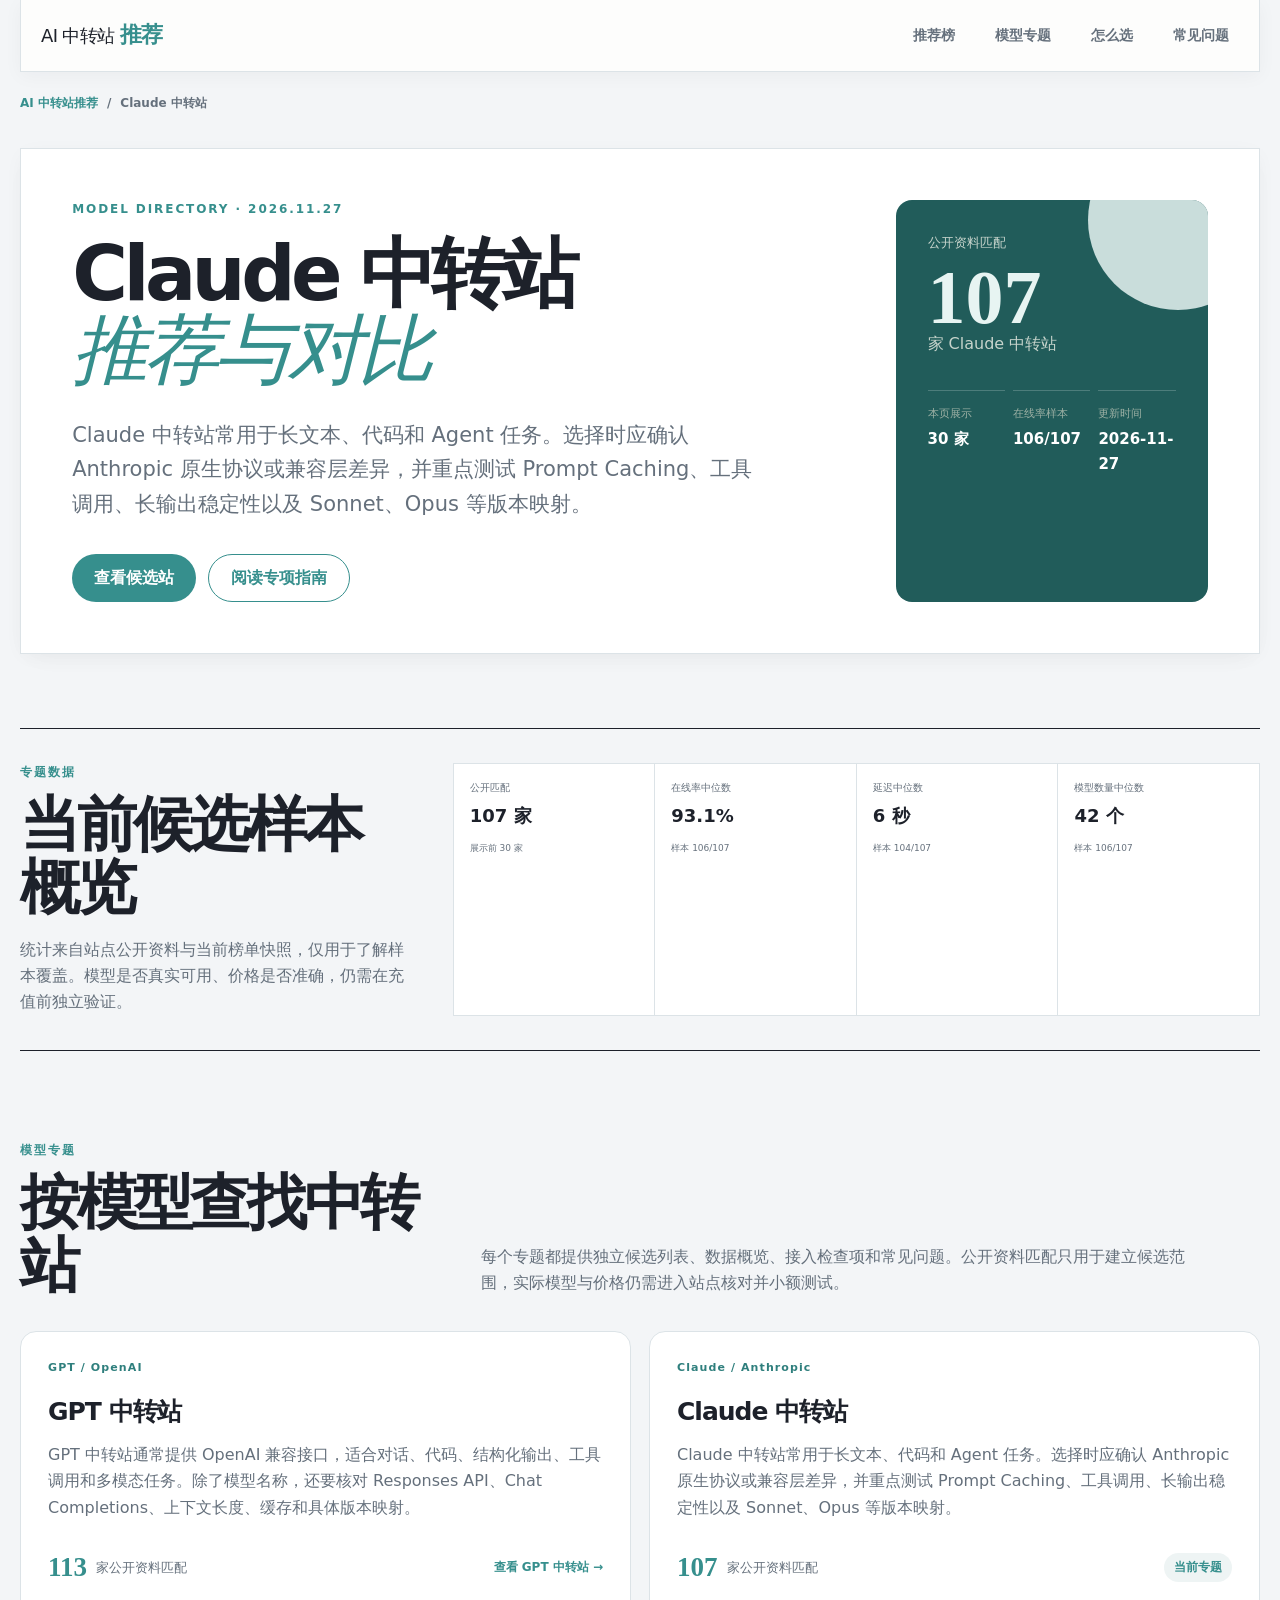
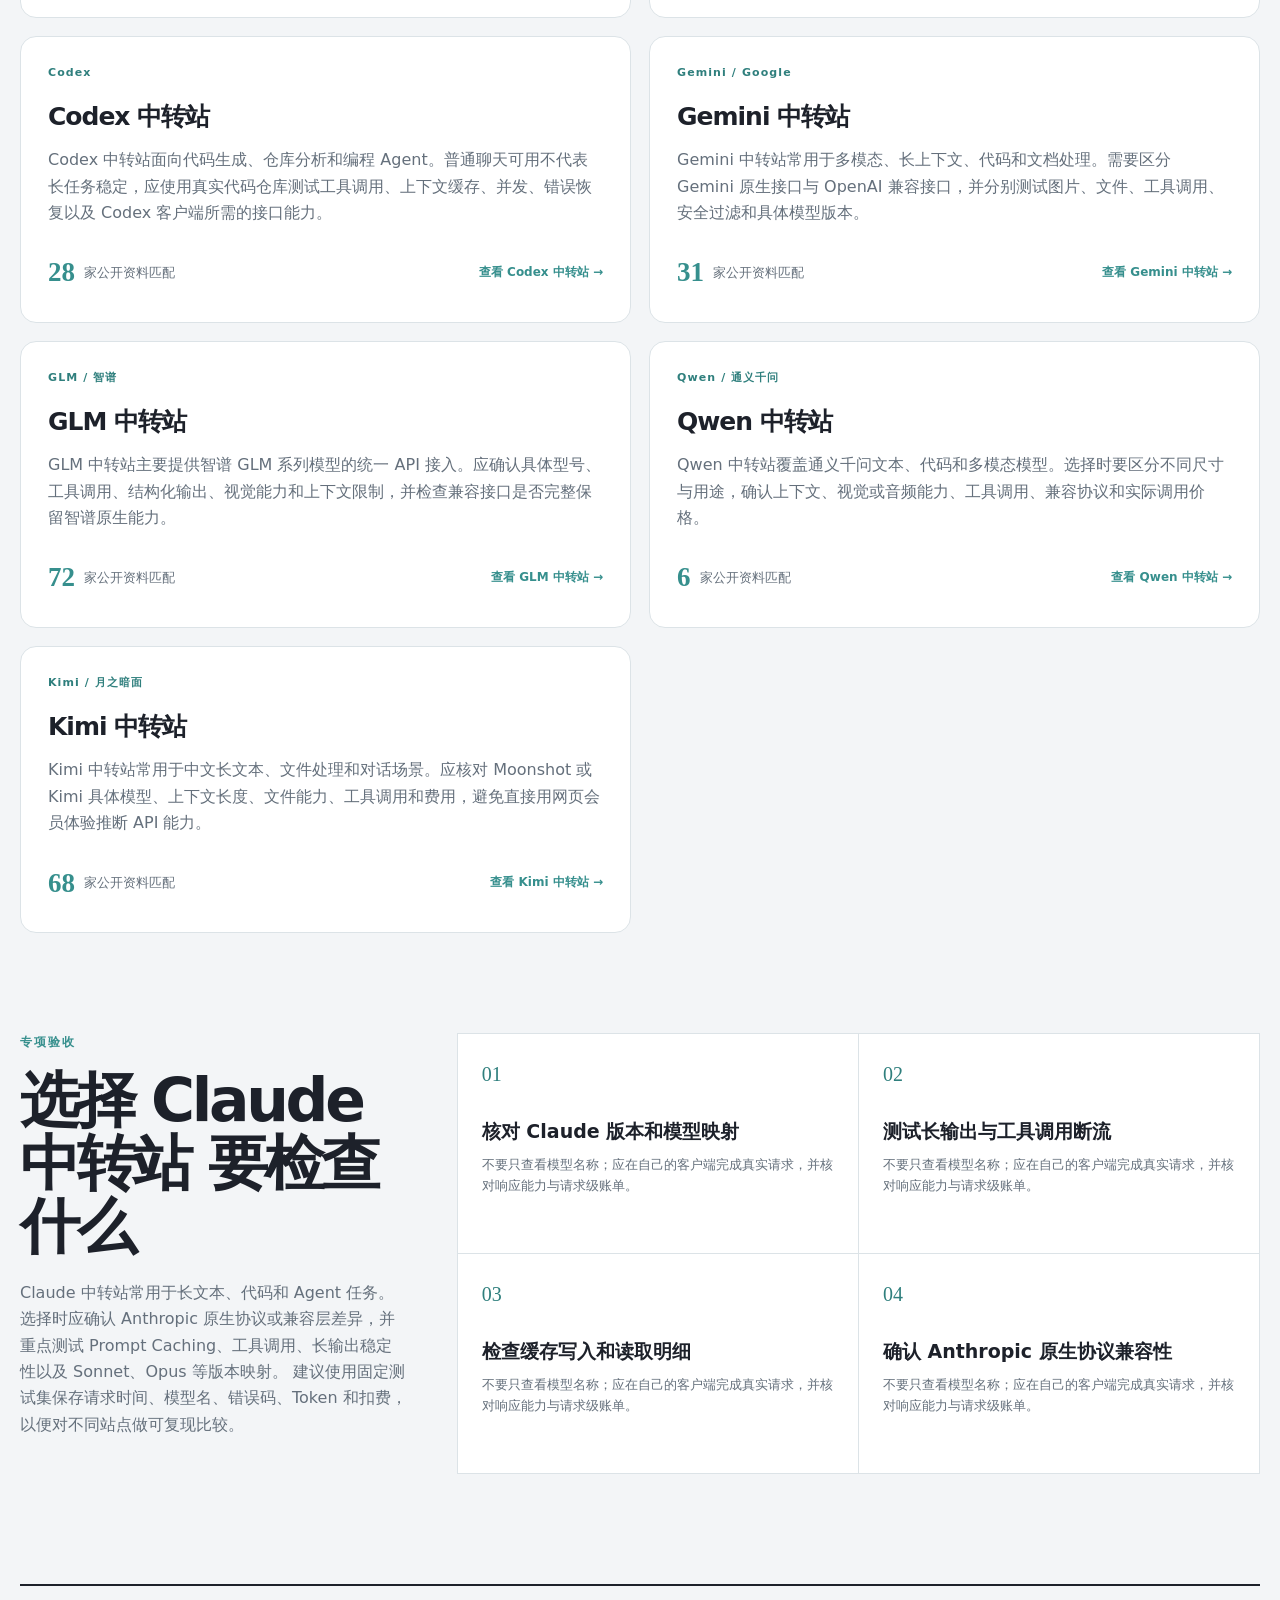
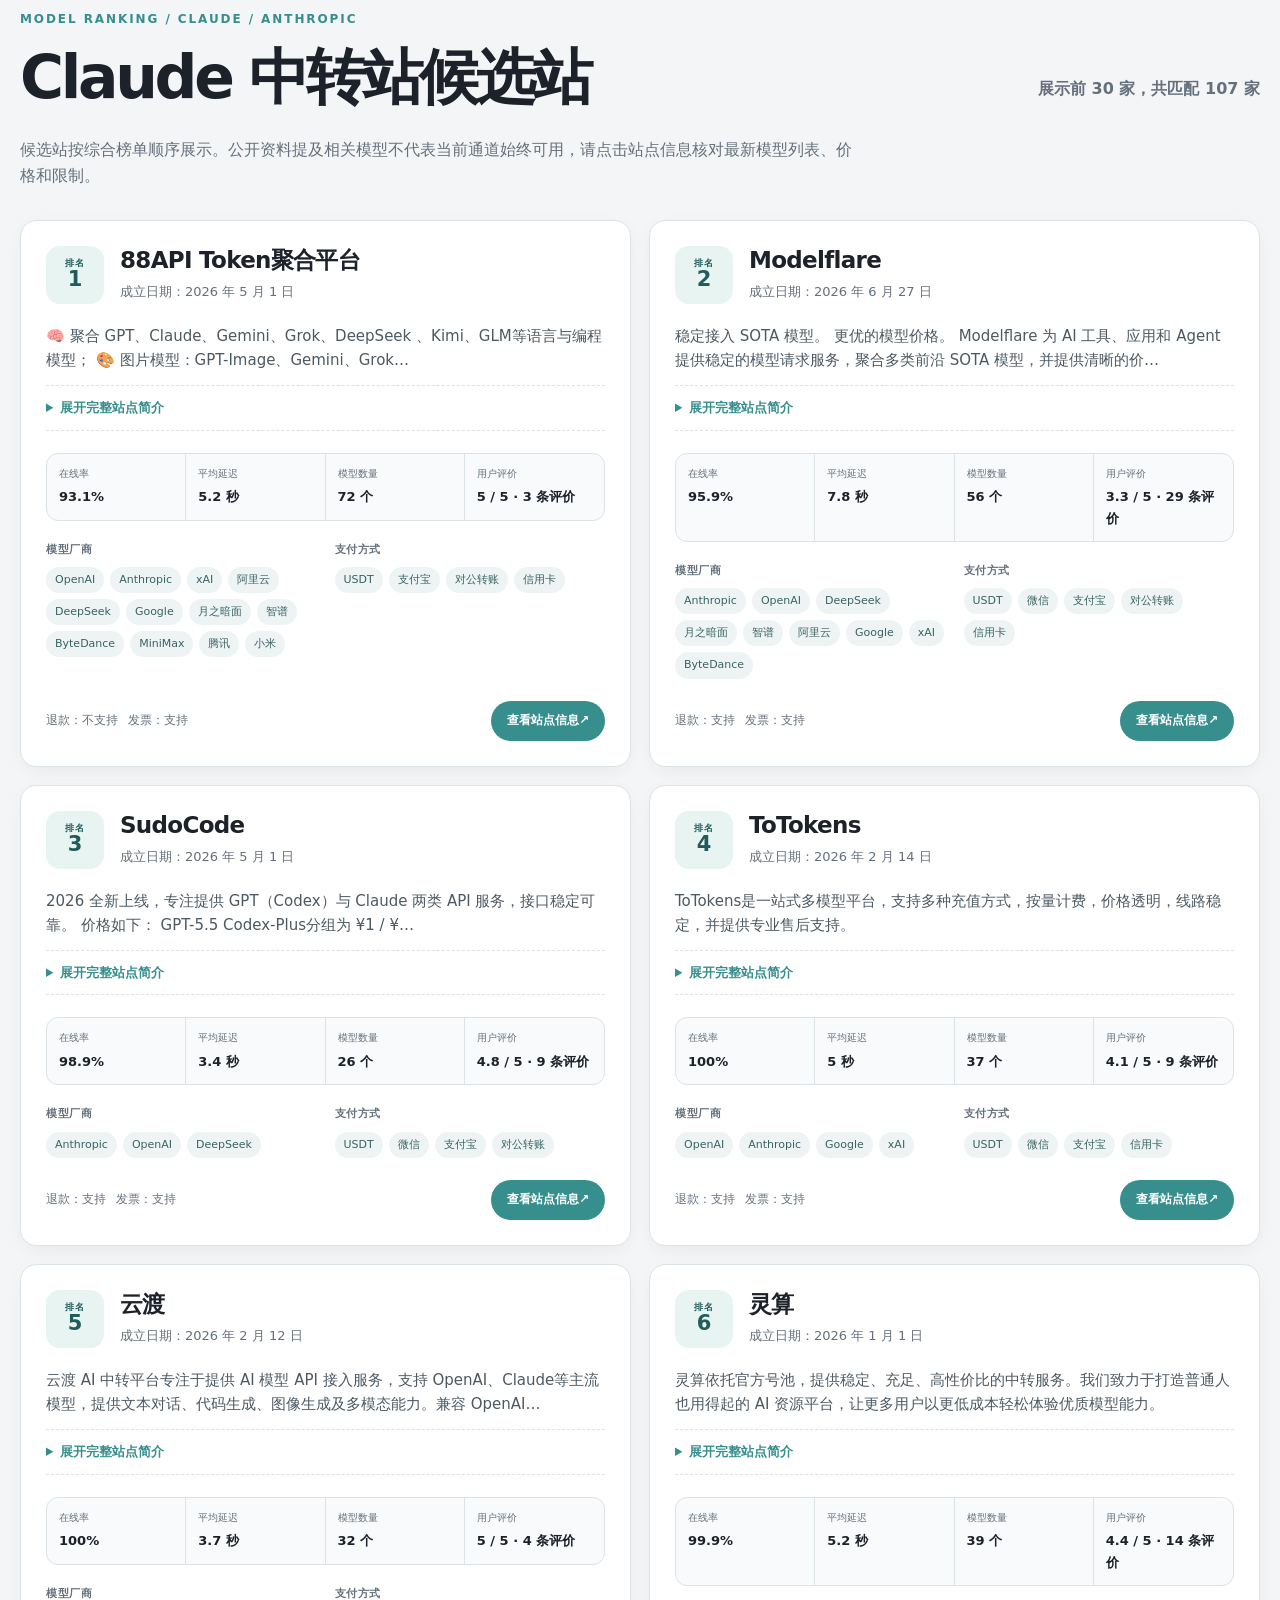
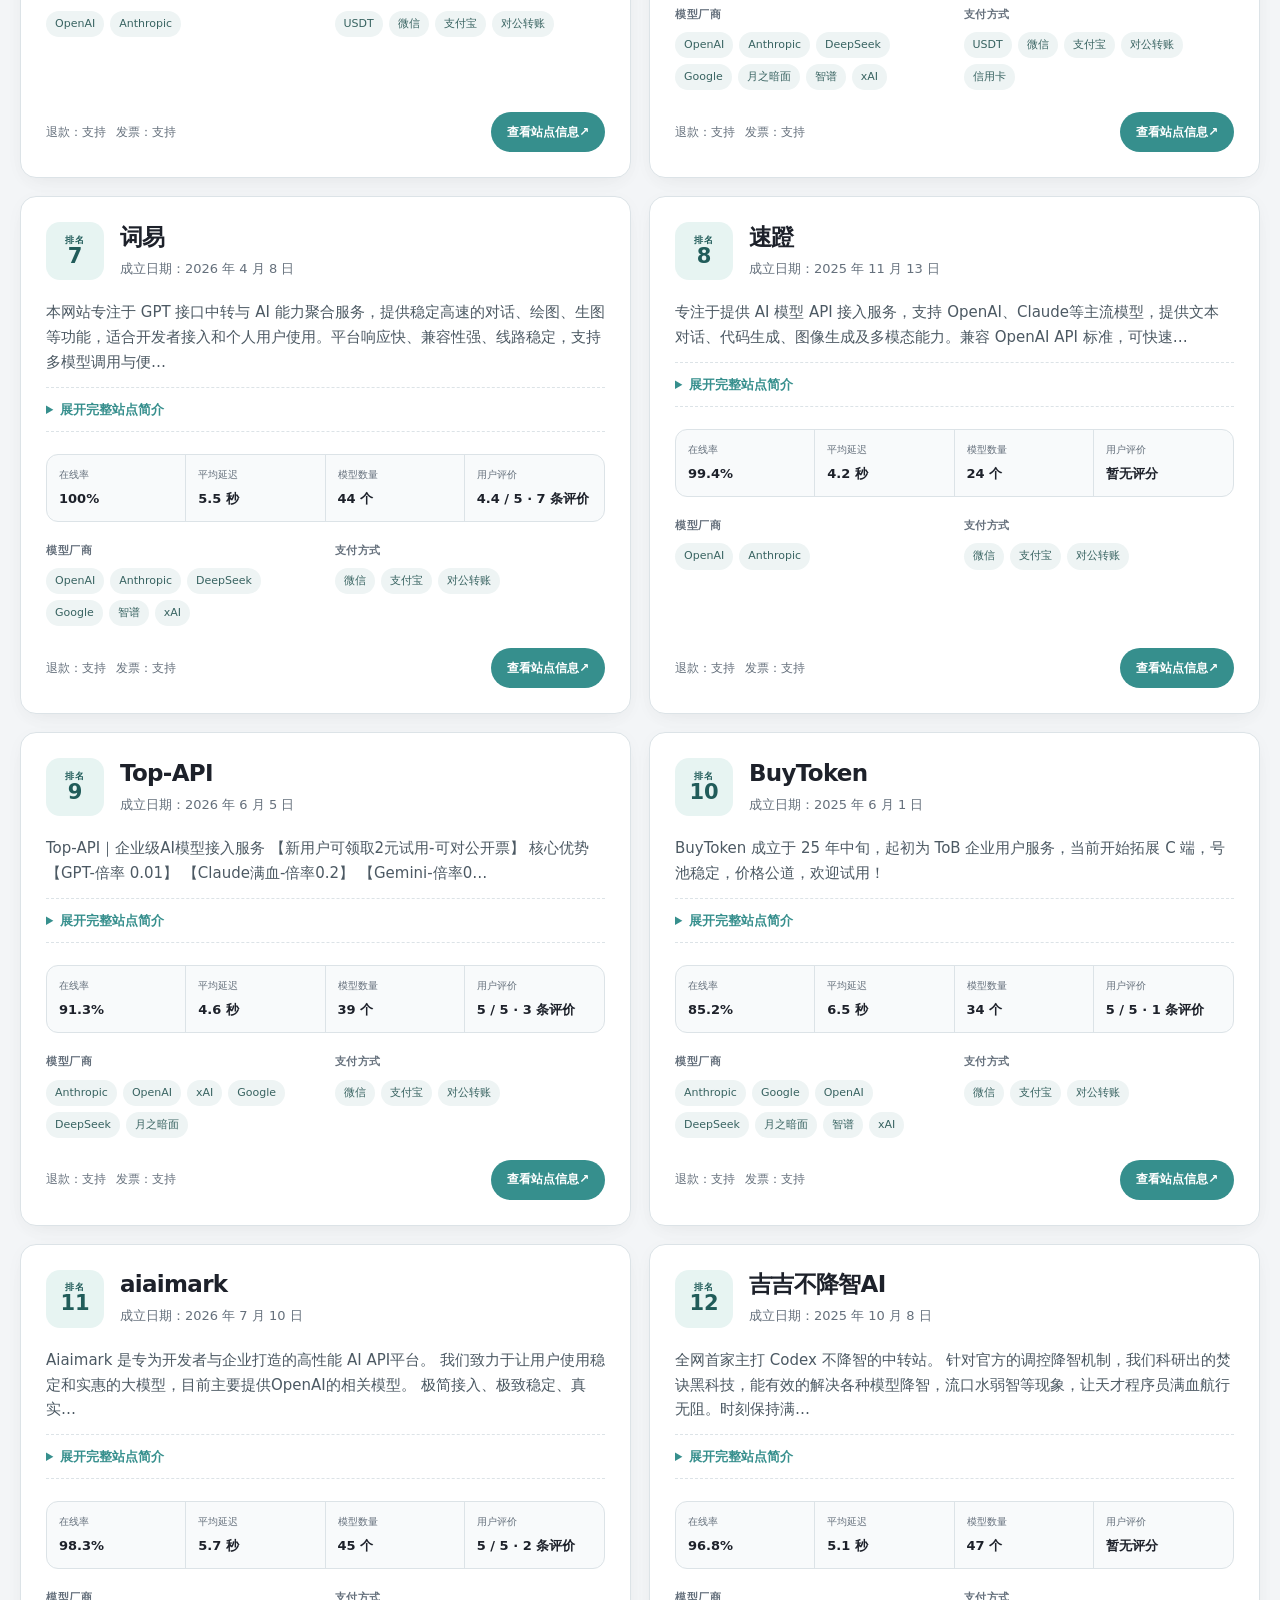
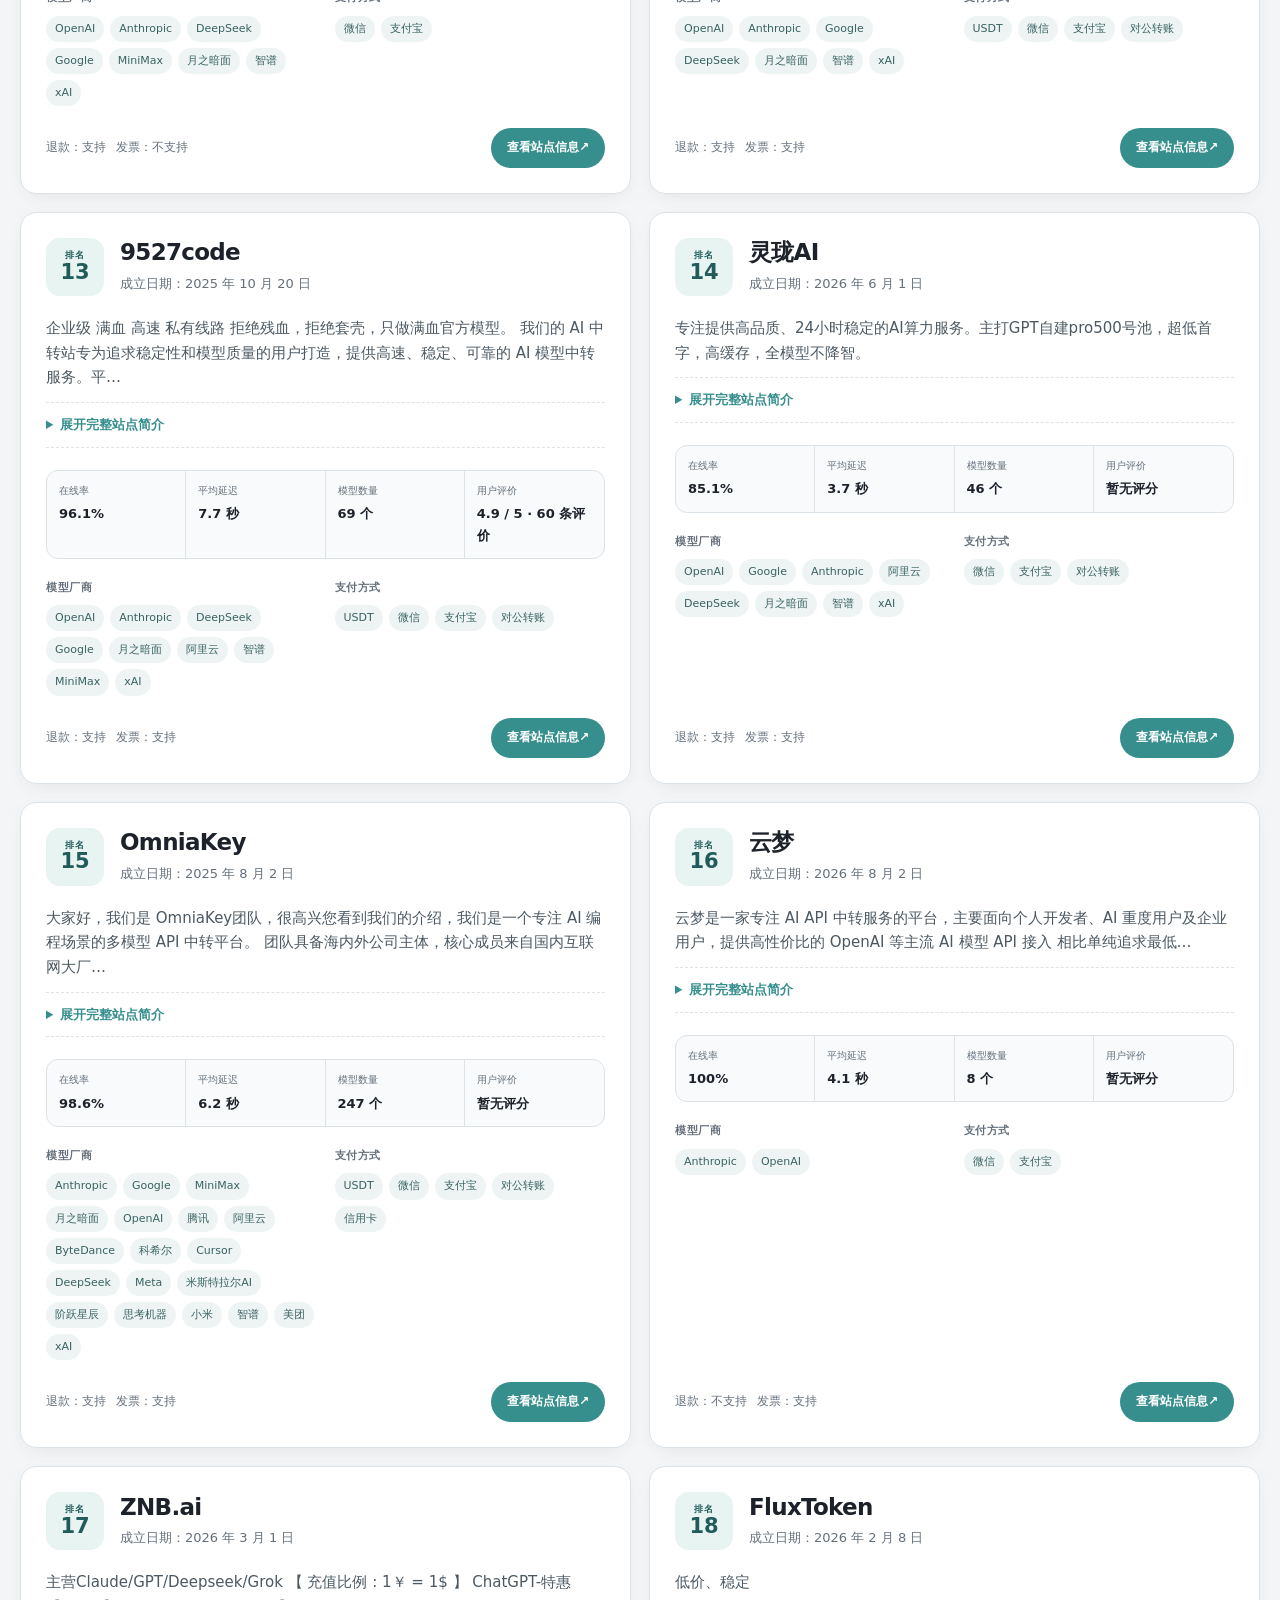
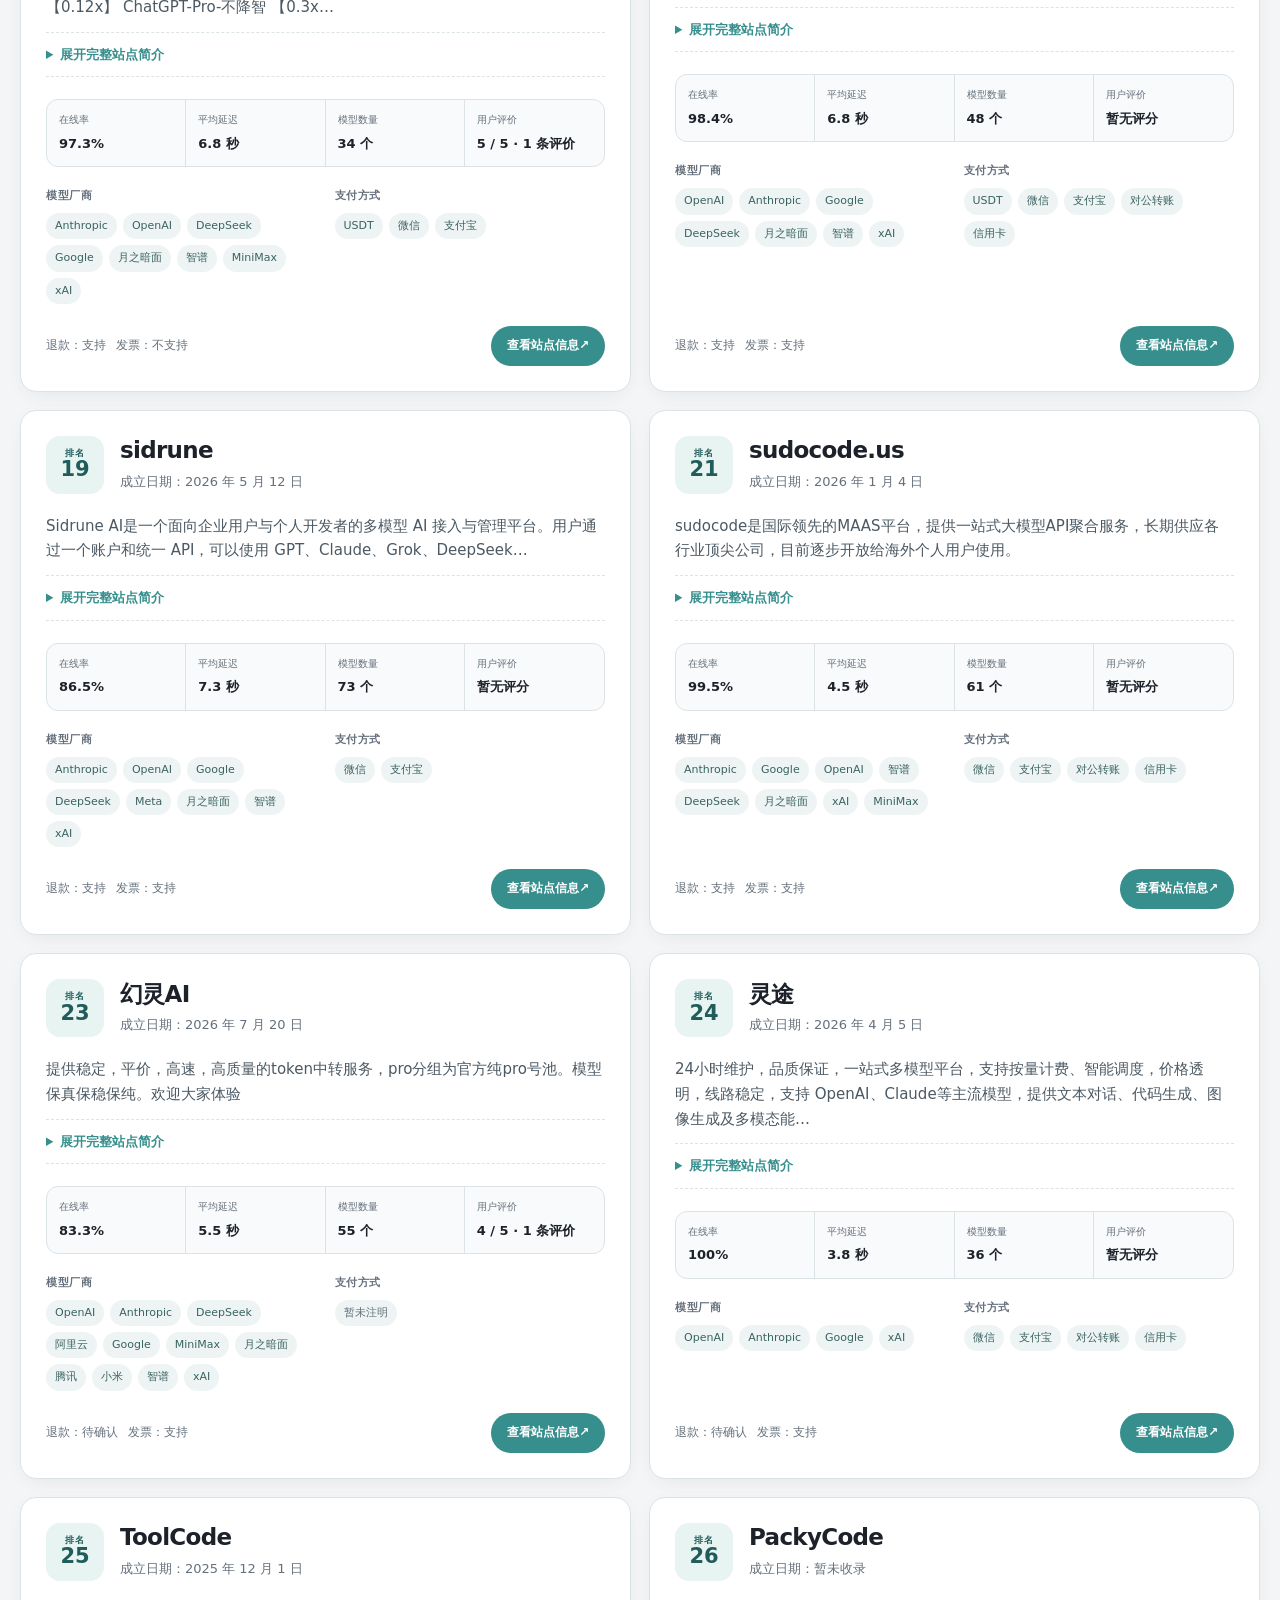
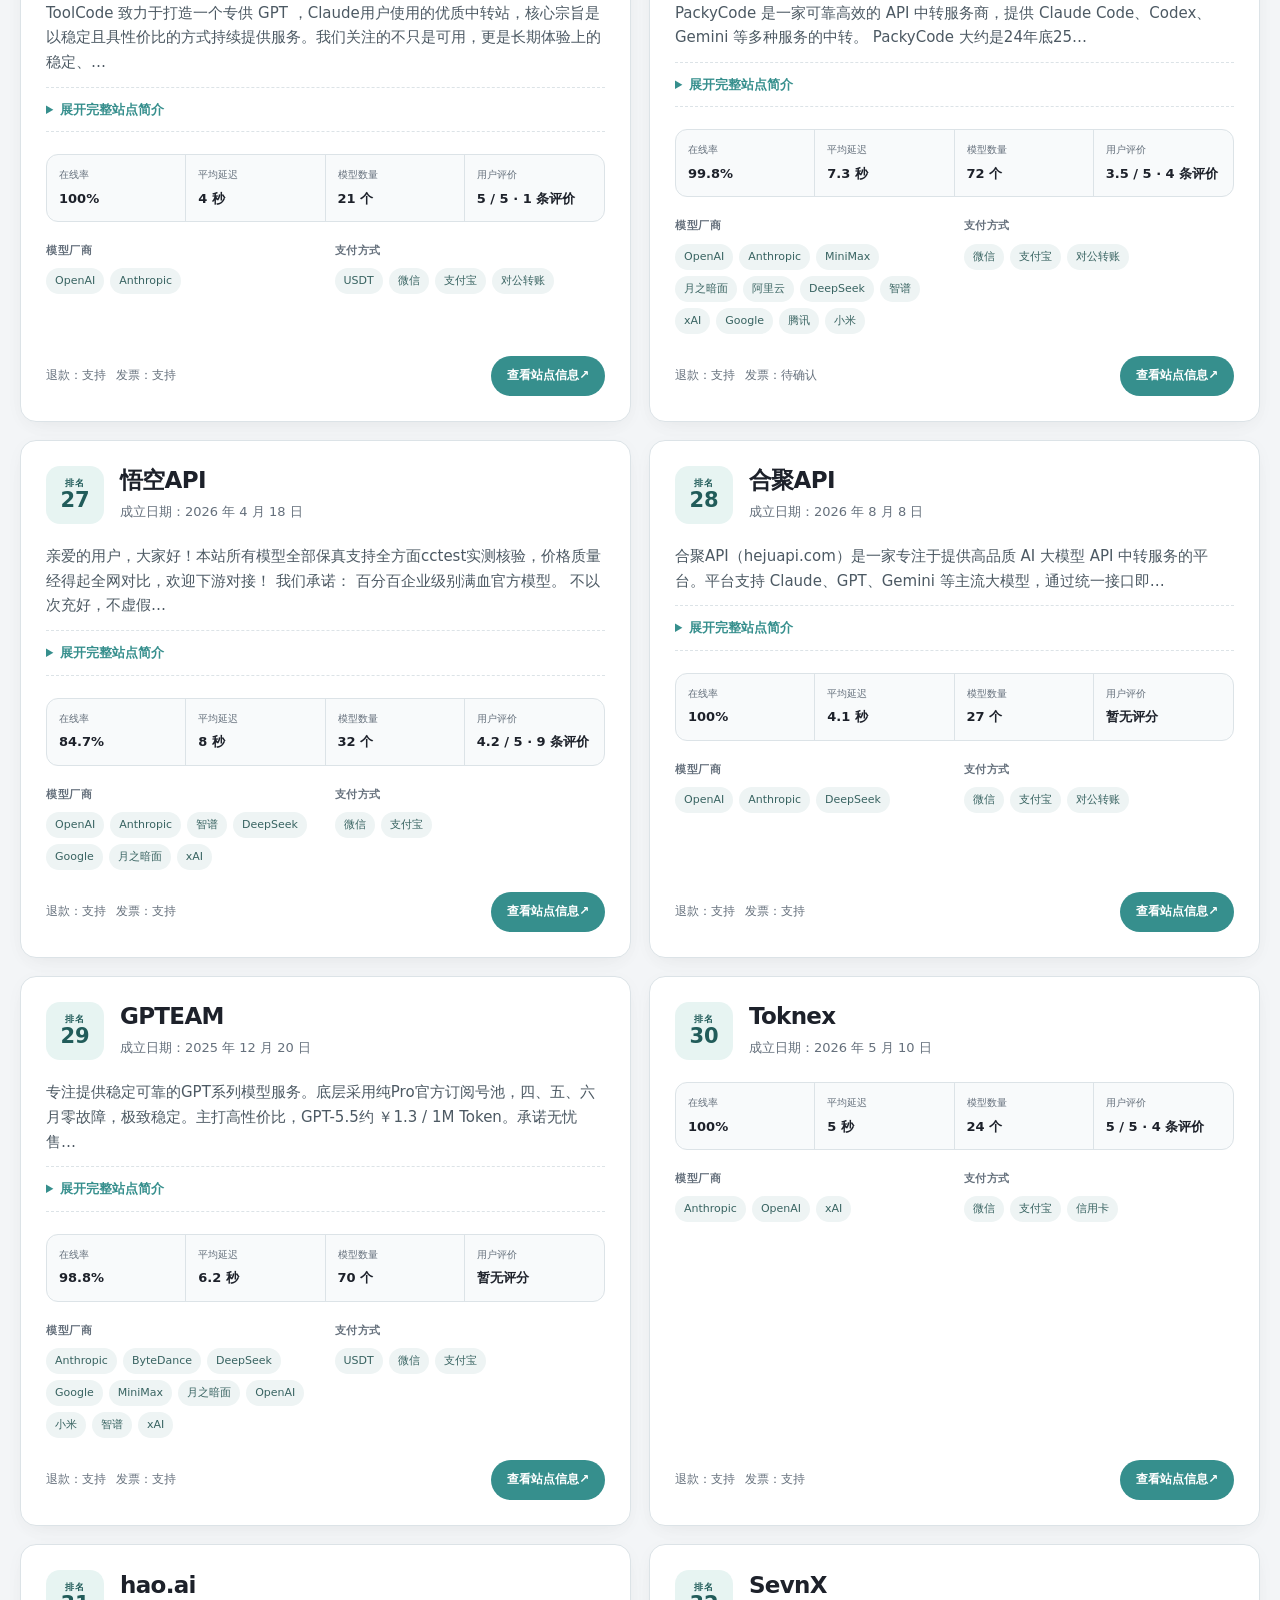
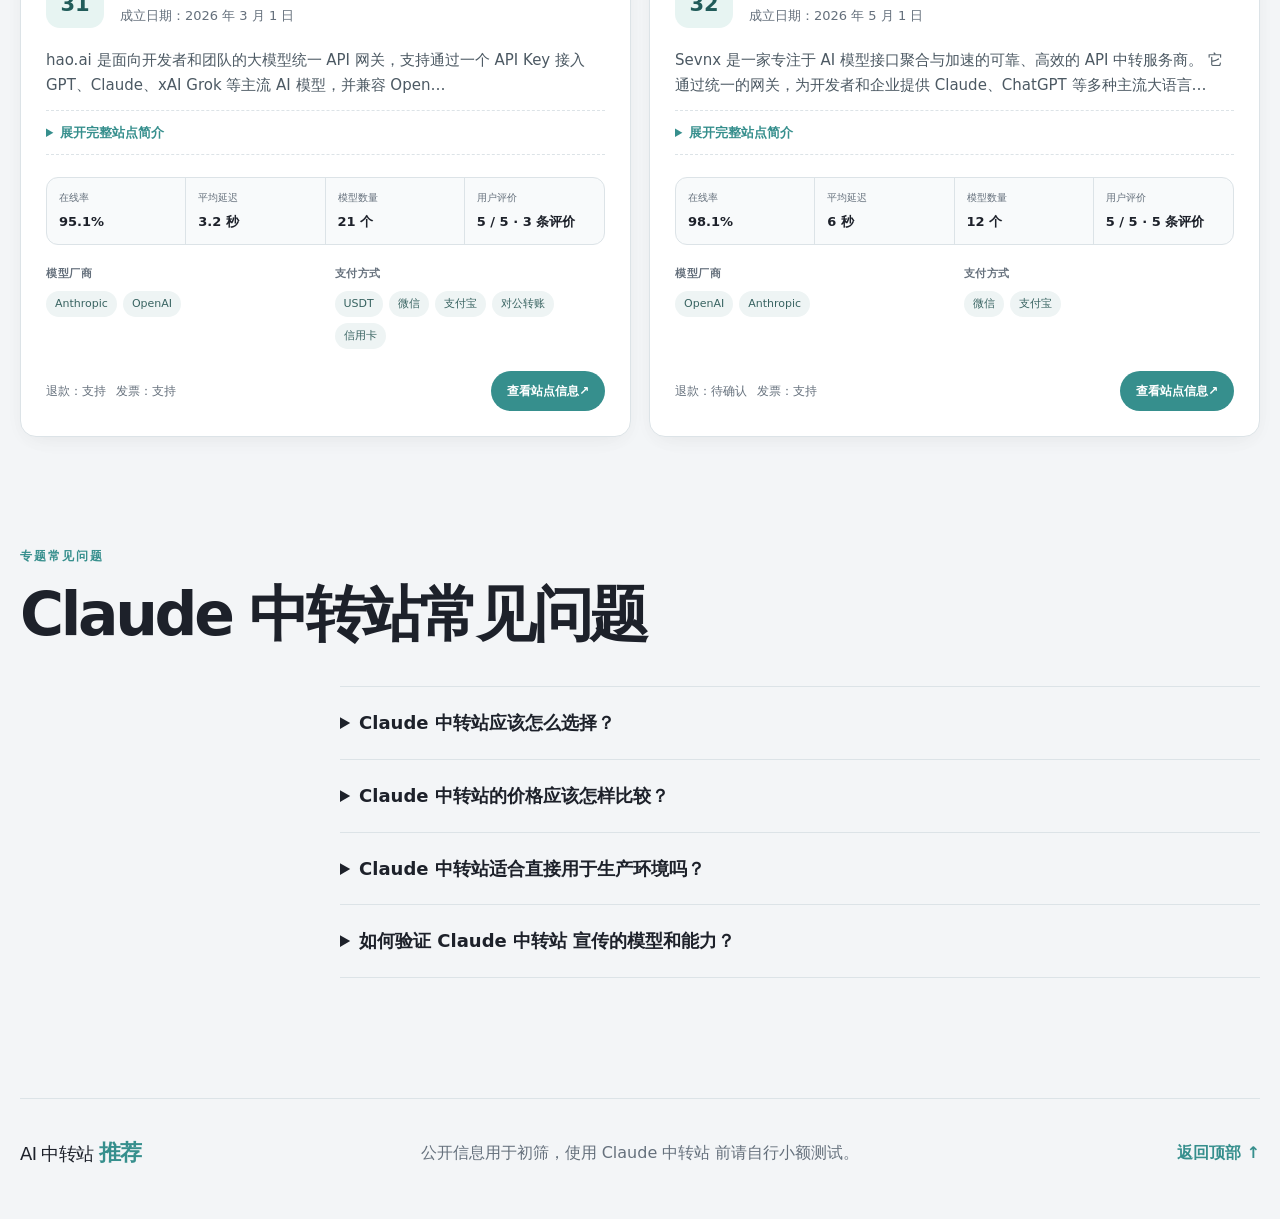
==== commit 65dd4dc4: "chore: update AI transit ranking" ====
--- a/claude-zhongzhuanzhan/index.html
+++ b/claude-zhongzhuanzhan/index.html
@@ -1 +1 @@
-<!doctype html><html lang="zh-CN"><head><meta charset="utf-8" /><meta name="viewport" content="width=device-width, initial-scale=1" /><title>Claude 中转站推荐｜109 家 AI API 中转站对比</title><meta name="description" content="Claude 中转站专题收录 109 家公开资料相关的 AI API 中转站，对比在线率、延迟、模型数量和服务信息，并提供接入验证、计费与安全选择指南。" /><meta name="robots" content="index, follow, max-image-preview:large, max-snippet:-1" /><meta name="theme-color" content="#f3f5f7" /><meta property="og:type" content="website" /><meta property="og:title" content="Claude 中转站推荐｜109 家 AI API 中转站对比" /><meta property="og:description" content="Claude 中转站专题收录 109 家公开资料相关的 AI API 中转站，对比在线率、延迟、模型数量和服务信息，并提供接入验证、计费与安全选择指南。" /><meta property="og:url" content="https://aizhongzhuanzhan.github.io/claude-zhongzhuanzhan/" /><meta property="og:site_name" content="AI 中转站推荐" /><meta property="og:locale" content="zh_CN" /><meta property="og:image" content="https://aizhongzhuanzhan.github.io/assets/og-image.svg" /><meta name="twitter:card" content="summary_large_image" /><meta name="twitter:title" content="Claude 中转站推荐｜109 家 AI API 中转站对比" /><meta name="twitter:description" content="Claude 中转站专题收录 109 家公开资料相关的 AI API 中转站，对比在线率、延迟、模型数量和服务信息，并提供接入验证、计费与安全选择指南。" /><meta name="twitter:image" content="https://aizhongzhuanzhan.github.io/assets/og-image.svg" /><link rel="canonical" href="https://aizhongzhuanzhan.github.io/claude-zhongzhuanzhan/" /><link rel="alternate" hreflang="zh-CN" href="https://aizhongzhuanzhan.github.io/claude-zhongzhuanzhan/" /><link rel="icon" href="../assets/favicon.svg" type="image/svg+xml" /><link rel="stylesheet" href="../assets/styles.min.css" /><script type="application/ld+json">{"@context":"https://schema.org","@graph":[{"@type":"WebSite","@id":"https://aizhongzhuanzhan.github.io/#website","url":"https://aizhongzhuanzhan.github.io/","name":"AI 中转站推荐","inLanguage":"zh-CN"},{"@type":"CollectionPage","@id":"https://aizhongzhuanzhan.github.io/claude-zhongzhuanzhan/#webpage","url":"https://aizhongzhuanzhan.github.io/claude-zhongzhuanzhan/","name":"Claude 中转站推荐｜109 家 AI API 中转站对比","description":"Claude 中转站专题收录 109 家公开资料相关的 AI API 中转站，对比在线率、延迟、模型数量和服务信息，并提供接入验证、计费与安全选择指南。","dateModified":"2026-11-26","inLanguage":"zh-CN","isPartOf":{"@id":"https://aizhongzhuanzhan.github.io/#website"},"breadcrumb":{"@id":"https://aizhongzhuanzhan.github.io/claude-zhongzhuanzhan/#breadcrumb"},"mainEntity":{"@id":"https://aizhongzhuanzhan.github.io/claude-zhongzhuanzhan/#ranking"}},{"@type":"BreadcrumbList","@id":"https://aizhongzhuanzhan.github.io/claude-zhongzhuanzhan/#breadcrumb","itemListElement":[{"@type":"ListItem","position":1,"name":"AI 中转站推荐","item":"https://aizhongzhuanzhan.github.io/"},{"@type":"ListItem","position":2,"name":"Claude 中转站","item":"https://aizhongzhuanzhan.github.io/claude-zhongzhuanzhan/"}]},{"@type":"ItemList","@id":"https://aizhongzhuanzhan.github.io/claude-zhongzhuanzhan/#ranking","name":"Claude 中转站候选列表","numberOfItems":109,"itemListOrder":"https://schema.org/ItemListOrderAscending","itemListElement":[{"@type":"ListItem","position":1,"item":{"@type":"Service","name":"云渡","url":"https://www.hvoyai.com/sites/yundulol/","description":"综合排名第 1；成立日期 2026-02-12；在线率 100%；平均延迟 3.4 秒；收录模型 32 个；用户评分 5/5（4 条评价）；退款政策：支持；发票政策：支持。"}},{"@type":"ListItem","position":2,"item":{"@type":"Service","name":"Modelflare","url":"https://www.hvoyai.com/sites/originmodelflaredev/","description":"综合排名第 2；成立日期 2026-06-27；在线率 93.3%；平均延迟 7.3 秒；收录模型 56 个；用户评分 3.3/5（27 条评价）；退款政策：支持；发票政策：支持。"}},{"@type":"ListItem","position":3,"item":{"@type":"Service","name":"速蹬","url":"https://www.hvoyai.com/sites/sudengcc/","description":"综合排名第 3；成立日期 2025-11-13；在线率 99.4%；平均延迟 3.6 秒；收录模型 24 个；退款政策：支持；发票政策：支持。"}},{"@type":"ListItem","position":4,"item":{"@type":"Service","name":"SudoCode","url":"https://www.hvoyai.com/sites/sudocodechat/","description":"综合排名第 4；成立日期 2026-05-01；在线率 99%；平均延迟 3.5 秒；收录模型 26 个；用户评分 4.8/5（9 条评价）；退款政策：支持；发票政策：支持。"}},{"@type":"ListItem","position":5,"item":{"@type":"Service","name":"ToTokens","url":"https://www.hvoyai.com/sites/totokenscc/","description":"综合排名第 5；成立日期 2026-02-14；在线率 99.6%；平均延迟 5.2 秒；收录模型 37 个；用户评分 4.1/5（9 条评价）；退款政策：支持；发票政策：支持。"}},{"@type":"ListItem","position":6,"item":{"@type":"Service","name":"88API Token聚合平台","url":"https://www.hvoyai.com/sites/88apiai/","description":"综合排名第 6；成立日期 2026-05-01；在线率 95.2%；平均延迟 4.9 秒；收录模型 73 个；用户评分 5/5（3 条评价）；退款政策：不支持；发票政策：支持。"}},{"@type":"ListItem","position":7,"item":{"@type":"Service","name":"ToolCode","url":"https://www.hvoyai.com/sites/toolcodecc/","description":"综合排名第 7；成立日期 2025-12-01；在线率 99.1%；平均延迟 4.2 秒；收录模型 21 个；用户评分 5/5（1 条评价）；退款政策：支持；发票政策：支持。"}},{"@type":"ListItem","position":8,"item":{"@type":"Service","name":"Top-API","url":"https://www.hvoyai.com/sites/apitopcom/","description":"综合排名第 8；成立日期 2026-06-05；在线率 94.2%；平均延迟 4 秒；收录模型 39 个；用户评分 5/5（3 条评价）；退款政策：支持；发票政策：支持。"}},{"@type":"ListItem","position":9,"item":{"@type":"Service","name":"BuyToken","url":"https://www.hvoyai.com/sites/buytokenwork/","description":"综合排名第 9；成立日期 2025-06-01；在线率 94.3%；平均延迟 5.1 秒；收录模型 34 个；用户评分 5/5（1 条评价）；退款政策：支持；发票政策：支持。"}},{"@type":"ListItem","position":10,"item":{"@type":"Service","name":"灵算","url":"https://www.hvoyai.com/sites/lingsuansi/","description":"综合排名第 10；成立日期 2026-01-01；在线率 99.8%；平均延迟 6 秒；收录模型 39 个；用户评分 4.4/5（14 条评价）；退款政策：支持；发票政策：支持。"}},{"@type":"ListItem","position":11,"item":{"@type":"Service","name":"9527code","url":"https://www.hvoyai.com/sites/9527codes/","description":"综合排名第 11；成立日期 2025-10-20；在线率 94.2%；平均延迟 6 秒；收录模型 68 个；用户评分 4.9/5（60 条评价）；退款政策：支持；发票政策：支持。"}},{"@type":"ListItem","position":12,"item":{"@type":"Service","name":"灵珑AI","url":"https://www.hvoyai.com/sites/linlongscom/","description":"综合排名第 12；成立日期 2026-06-01；在线率 96.9%；平均延迟 3.5 秒；收录模型 46 个；退款政策：支持；发票政策：支持。"}},{"@type":"ListItem","position":13,"item":{"@type":"Service","name":"OmniaKey","url":"https://www.hvoyai.com/sites/omniakeycom/","description":"综合排名第 13；成立日期 2025-08-02；在线率 99.8%；平均延迟 5.2 秒；收录模型 247 个；退款政策：支持；发票政策：支持。"}},{"@type":"ListItem","position":14,"item":{"@type":"Service","name":"吉吉不降智AI","url":"https://www.hvoyai.com/sites/jijicc/","description":"综合排名第 14；成立日期 2025-10-08；在线率 95%；平均延迟 4.1 秒；收录模型 47 个；退款政策：支持；发票政策：支持。"}},{"@type":"ListItem","position":15,"item":{"@type":"Service","name":"词易","url":"https://www.hvoyai.com/sites/chiyicncom/","description":"综合排名第 15；成立日期 2026-04-08；在线率 99.8%；平均延迟 5.4 秒；收录模型 41 个；用户评分 4.4/5（7 条评价）；退款政策：支持；发票政策：支持。"}},{"@type":"ListItem","position":16,"item":{"@type":"Service","name":"aiaimark","url":"https://www.hvoyai.com/sites/aiaimarkcom/","description":"综合排名第 16；成立日期 2026-07-10；在线率 95.5%；平均延迟 4.1 秒；收录模型 45 个；用户评分 5/5（2 条评价）；退款政策：支持；发票政策：不支持。"}},{"@type":"ListItem","position":17,"item":{"@type":"Service","name":"灵途","url":"https://www.hvoyai.com/sites/lingtuapinet/","description":"综合排名第 17；成立日期 2026-04-05；在线率 99.5%；平均延迟 4.5 秒；收录模型 34 个；发票政策：支持。"}},{"@type":"ListItem","position":18,"item":{"@type":"Service","name":"sidrune","url":"https://www.hvoyai.com/sites/sidruneai/","description":"综合排名第 18；成立日期 2026-05-12；在线率 89.2%；平均延迟 6.2 秒；收录模型 73 个；退款政策：支持；发票政策：支持。"}},{"@type":"ListItem","position":19,"item":{"@type":"Service","name":"FluxToken","url":"https://www.hvoyai.com/sites/fluxtokenai/","description":"综合排名第 19；成立日期 2026-02-08；在线率 94.3%；平均延迟 6 秒；收录模型 46 个；退款政策：支持；发票政策：支持。"}},{"@type":"ListItem","position":20,"item":{"@type":"Service","name":"悟空API","url":"https://www.hvoyai.com/sites/wkapipro/","description":"综合排名第 20；成立日期 2026-04-18；在线率 86.6%；平均延迟 6 秒；收录模型 32 个；用户评分 4.2/5（9 条评价）；退款政策：支持；发票政策：支持。"}},{"@type":"ListItem","position":21,"item":{"@type":"Service","name":"8sToken","url":"https://www.hvoyai.com/sites/8stokencom/","description":"综合排名第 21；成立日期 2026-01-01；在线率 96.1%；平均延迟 5.2 秒；收录模型 72 个；用户评分 5/5（10 条评价）；退款政策：支持；发票政策：支持。"}},{"@type":"ListItem","position":22,"item":{"@type":"Service","name":"onepay","url":"https://www.hvoyai.com/sites/onepayapinet/","description":"综合排名第 22；成立日期 2026-05-08；在线率 99.4%；平均延迟 4.8 秒；收录模型 44 个；发票政策：支持。"}},{"@type":"ListItem","position":23,"item":{"@type":"Service","name":"ccgo","url":"https://www.hvoyai.com/sites/ccgoaiclub/","description":"综合排名第 23；成立日期 2026-04-27；在线率 95.1%；平均延迟 6.3 秒；收录模型 32 个；用户评分 5/5（1 条评价）；退款政策：支持；发票政策：支持。"}},{"@type":"ListItem","position":24,"item":{"@type":"Service","name":"sudocode.us","url":"https://www.hvoyai.com/sites/sudocodeus/","description":"综合排名第 24；成立日期 2026-01-04；在线率 96.3%；平均延迟 4.9 秒；收录模型 61 个；退款政策：支持；发票政策：支持。"}},{"@type":"ListItem","position":25,"item":{"@type":"Service","name":"PackyCode","url":"https://www.hvoyai.com/sites/packyapiai/","description":"综合排名第 25；在线率 98.8%；平均延迟 6.9 秒；收录模型 65 个；用户评分 3.5/5（4 条评价）；退款政策：支持。"}},{"@type":"ListItem","position":26,"item":{"@type":"Service","name":"Yomi API","url":"https://www.hvoyai.com/sites/yomiapicom/","description":"综合排名第 26；成立日期 2026-07-25；在线率 91.8%；平均延迟 4.7 秒；收录模型 48 个；退款政策：支持；发票政策：支持。"}},{"@type":"ListItem","position":27,"item":{"@type":"Service","name":"合聚API","url":"https://www.hvoyai.com/sites/hejuapicom/","description":"综合排名第 27；成立日期 2026-08-08；在线率 99.2%；平均延迟 4.4 秒；收录模型 27 个；退款政策：支持；发票政策：支持。"}},{"@type":"ListItem","position":28,"item":{"@type":"Service","name":"JUAPI","url":"https://www.hvoyai.com/sites/juapinet/","description":"综合排名第 28；成立日期 2026-02-25；在线率 96.5%；平均延迟 5 秒；收录模型 13 个；退款政策：支持；发票政策：支持。"}},{"@type":"ListItem","position":29,"item":{"@type":"Service","name":"云舟AI","url":"https://www.hvoyai.com/sites/yunzhouapicom/","description":"综合排名第 29；成立日期 2026-04-10；在线率 97.2%；平均延迟 5.3 秒；收录模型 6 个；退款政策：支持；发票政策：支持。"}},{"@type":"ListItem","position":30,"item":{"@type":"Service","name":"Toknex","url":"https://www.hvoyai.com/sites/toknexme/","description":"综合排名第 31；成立日期 2026-05-10；在线率 98.3%；平均延迟 5.8 秒；收录模型 24 个；用户评分 5/5（4 条评价）；退款政策：支持；发票政策：支持。"}}]},{"@type":"FAQPage","@id":"https://aizhongzhuanzhan.github.io/claude-zhongzhuanzhan/#faq","mainEntity":[{"@type":"Question","name":"Claude 中转站应该怎么选择？","acceptedAnswer":{"@type":"Answer","text":"先确认候选站明确支持所需模型和接口，再用自己的真实任务测试流式输出、工具调用、上下文、成功率和账单。重点完成：核对 Claude 版本和模型映射；测试长输出与工具调用断流；检查缓存写入和读取明细；确认 Anthropic 原生协议兼容性。不要只依据首页价格或一次短对话决定长期使用。"}},{"@type":"Question","name":"Claude 中转站的价格应该怎样比较？","acceptedAnswer":{"@type":"Answer","text":"统一换算人民币充值比例、输入价格、输出价格、缓存读写、模型倍率和用户分组倍率，再复算一条实际请求。面板显示为美元不代表等同官方美元，低倍率也不代表所有模型和渠道采用相同价格。"}},{"@type":"Question","name":"Claude 中转站适合直接用于生产环境吗？","acceptedAnswer":{"@type":"Answer","text":"个人学习和能够随时迁移的任务可以先小额测试。生产环境还要评估数据隐私、运营主体、日志政策、限流、故障公告和备用供应商；涉及敏感数据或强 SLA 时，应优先考虑官方 API 或可签约的企业服务。"}},{"@type":"Question","name":"如何验证 Claude 中转站 宣传的模型和能力？","acceptedAnswer":{"@type":"Answer","text":"使用固定测试集核对模型标识、上下文、流式响应、工具调用和账单模型名，并完成专项验证：核对 Claude 版本和模型映射；测试长输出与工具调用断流；检查缓存写入和读取明细；确认 Anthropic 原生协议兼容性。模型自报身份不能作为证据，关键能力缺失或账单无法复算时应暂停继续充值。"}}]}]}</script><script>var _hmt = _hmt || [];(function() {var hm = document.createElement("script");hm.src = "https://hm.baidu.com/hm.js?a95d0c92950541b137908250283f3d91";var s = document.getElementsByTagName("script")[0];s.parentNode.insertBefore(hm, s);})();</script></head><body><a class="skip-link" href="#main">跳到主要内容</a><header class="topbar"><a class="wordmark" href="../" aria-label="AI 中转站推荐首页"><span>AI 中转站</span><strong>推荐</strong></a><nav aria-label="主要导航"><a href="../#ranking">推荐榜</a><a href="../#topics">模型专题</a><a href="../#guide">怎么选</a><a href="../#faq">常见问题</a></nav></header><main id="main"><nav class="breadcrumbs" aria-label="面包屑"><a href="../">AI 中转站推荐</a><span aria-hidden="true">/</span><span aria-current="page">Claude 中转站</span></nav><section class="hero topic-hero"><div class="hero__copy"><p class="eyebrow">MODEL DIRECTORY · 2026.11.26</p><h1>Claude 中转站<br /><em>推荐与对比</em></h1><p class="hero-copy">Claude 中转站常用于长文本、代码和 Agent 任务。选择时应确认 Anthropic 原生协议或兼容层差异，并重点测试 Prompt Caching、工具调用、长输出稳定性以及 Sonnet、Opus 等版本映射。</p><div class="hero-actions"><a href="#topic-ranking">查看候选站</a><a href="#topic-guide">阅读专项指南</a></div></div><aside class="hero__panel" aria-label="专题概览"><p>公开资料匹配</p><strong>109</strong><span>家 Claude 中转站</span><dl><div><dt>本页展示</dt><dd>30 家</dd></div><div><dt>在线率样本</dt><dd>108/109</dd></div><div><dt>更新时间</dt><dd>2026-11-26</dd></div></dl></aside></section><section class="topic-overview" aria-labelledby="topic-overview-title"><div><p class="section-kicker">专题数据</p><h2 id="topic-overview-title">当前候选样本概览</h2><p>统计来自站点公开资料与当前榜单快照，仅用于了解样本覆盖。模型是否真实可用、价格是否准确，仍需在充值前独立验证。</p></div><dl class="topic-stat-grid"><div><dt>公开匹配</dt><dd>109 家</dd><small>展示前 30 家</small></div><div><dt>在线率中位数</dt><dd>92.9%</dd><small>样本 108/109</small></div><div><dt>延迟中位数</dt><dd>5.8 秒</dd><small>样本 106/109</small></div><div><dt>模型数量中位数</dt><dd>39 个</dd><small>样本 108/109</small></div></dl></section><section class="topic-directory" id="topics" aria-labelledby="topics-title"><div class="topic-directory__head"><div><p class="section-kicker">模型专题</p><h2 id="topics-title">按模型查找中转站</h2></div><p>每个专题都提供独立候选列表、数据概览、接入检查项和常见问题。公开资料匹配只用于建立候选范围，实际模型与价格仍需进入站点核对并小额测试。</p></div><div class="topic-directory__grid"><article><span>GPT / OpenAI</span><h3>GPT 中转站</h3><p>GPT 中转站通常提供 OpenAI 兼容接口，适合对话、代码、结构化输出、工具调用和多模态任务。除了模型名称，还要核对 Responses API、Chat Completions、上下文长度、缓存和具体版本映射。</p><div><strong>115</strong><small>家公开资料匹配</small><a href="/gpt-zhongzhuanzhan/">查看 GPT 中转站 →</a></div></article><article><span>Claude / Anthropic</span><h3>Claude 中转站</h3><p>Claude 中转站常用于长文本、代码和 Agent 任务。选择时应确认 Anthropic 原生协议或兼容层差异，并重点测试 Prompt Caching、工具调用、长输出稳定性以及 Sonnet、Opus 等版本映射。</p><div><strong>109</strong><small>家公开资料匹配</small><span class="topic-directory__current" aria-current="page">当前专题</span></div></article><article><span>Codex</span><h3>Codex 中转站</h3><p>Codex 中转站面向代码生成、仓库分析和编程 Agent。普通聊天可用不代表长任务稳定，应使用真实代码仓库测试工具调用、上下文缓存、并发、错误恢复以及 Codex 客户端所需的接口能力。</p><div><strong>28</strong><small>家公开资料匹配</small><a href="/codex-zhongzhuanzhan/">查看 Codex 中转站 →</a></div></article><article><span>Gemini / Google</span><h3>Gemini 中转站</h3><p>Gemini 中转站常用于多模态、长上下文、代码和文档处理。需要区分 Gemini 原生接口与 OpenAI 兼容接口，并分别测试图片、文件、工具调用、安全过滤和具体模型版本。</p><div><strong>32</strong><small>家公开资料匹配</small><a href="/gemini-zhongzhuanzhan/">查看 Gemini 中转站 →</a></div></article><article><span>GLM / 智谱</span><h3>GLM 中转站</h3><p>GLM 中转站主要提供智谱 GLM 系列模型的统一 API 接入。应确认具体型号、工具调用、结构化输出、视觉能力和上下文限制，并检查兼容接口是否完整保留智谱原生能力。</p><div><strong>70</strong><small>家公开资料匹配</small><a href="/glm-zhongzhuanzhan/">查看 GLM 中转站 →</a></div></article><article><span>Qwen / 通义千问</span><h3>Qwen 中转站</h3><p>Qwen 中转站覆盖通义千问文本、代码和多模态模型。选择时要区分不同尺寸与用途，确认上下文、视觉或音频能力、工具调用、兼容协议和实际调用价格。</p><div><strong>6</strong><small>家公开资料匹配</small><a href="/qwen-zhongzhuanzhan/">查看 Qwen 中转站 →</a></div></article><article><span>Kimi / 月之暗面</span><h3>Kimi 中转站</h3><p>Kimi 中转站常用于中文长文本、文件处理和对话场景。应核对 Moonshot 或 Kimi 具体模型、上下文长度、文件能力、工具调用和费用，避免直接用网页会员体验推断 API 能力。</p><div><strong>67</strong><small>家公开资料匹配</small><a href="/kimi-zhongzhuanzhan/">查看 Kimi 中转站 →</a></div></article></div></section><section class="topic-guide" id="topic-guide" aria-labelledby="topic-guide-title"><div><p class="section-kicker">专项验收</p><h2 id="topic-guide-title">选择 Claude 中转站 要检查什么</h2><p>Claude 中转站常用于长文本、代码和 Agent 任务。选择时应确认 Anthropic 原生协议或兼容层差异，并重点测试 Prompt Caching、工具调用、长输出稳定性以及 Sonnet、Opus 等版本映射。 建议使用固定测试集保存请求时间、模型名、错误码、Token 和扣费，以便对不同站点做可复现比较。</p></div><div class="topic-focus-grid"><article><span>01</span><h3>核对 Claude 版本和模型映射</h3><p>不要只查看模型名称；应在自己的客户端完成真实请求，并核对响应能力与请求级账单。</p></article><article><span>02</span><h3>测试长输出与工具调用断流</h3><p>不要只查看模型名称；应在自己的客户端完成真实请求，并核对响应能力与请求级账单。</p></article><article><span>03</span><h3>检查缓存写入和读取明细</h3><p>不要只查看模型名称；应在自己的客户端完成真实请求，并核对响应能力与请求级账单。</p></article><article><span>04</span><h3>确认 Anthropic 原生协议兼容性</h3><p>不要只查看模型名称；应在自己的客户端完成真实请求，并核对响应能力与请求级账单。</p></article></div></section><section class="ranking topic-ranking" id="topic-ranking" aria-labelledby="topic-ranking-title"><div class="ranking-head"><div><p>MODEL RANKING / Claude / Anthropic</p><h2 id="topic-ranking-title">Claude 中转站候选站</h2></div><p>展示前 30 家，共匹配 109 家</p></div><p class="ranking-note">候选站按综合榜单顺序展示。公开资料提及相关模型不代表当前通道始终可用，请点击站点信息核对最新模型列表、价格和限制。</p><div class="station-list"><article class="station-card" id="rank-1" aria-labelledby="station-1"><div class="station-card__head"><span class="rank-badge"><small>排名</small>1</span><div class="station-title"><h2 id="station-1"><a href="https://www.hvoyai.com/sites/yundulol/" target="_blank" rel="nofollow noopener" referrerpolicy="origin">云渡</a></h2><p>成立日期：2026 年 2 月 12 日</p></div></div><p class="site-summary">云渡 AI 中转平台专注于提供 AI 模型 API 接入服务，支持 OpenAI、Claude等主流模型，提供文本对话、代码生成、图像生成及多模态能力。兼容 OpenAI…</p><details class="site-intro"><summary>展开完整站点简介</summary><div class="site-intro__body"><p>云渡 AI 中转平台专注于提供 AI 模型 API 接入服务，支持 OpenAI、Claude等主流模型，提供文本对话、代码生成、图像生成及多模态能力。兼容 OpenAI API 标准，可快速接入现有项目、客户端及各类 AI 应用。</p></div></details><dl class="metric-grid"><div><dt>在线率</dt><dd>100%</dd></div><div><dt>平均延迟</dt><dd>3.4 秒</dd></div><div><dt>模型数量</dt><dd>32 个</dd></div><div><dt>用户评价</dt><dd>5 / 5 · 4 条评价</dd></div></dl><div class="station-meta"><div><h3>模型厂商</h3><div class="chip-list"><span class="chip">OpenAI</span><span class="chip">Anthropic</span></div></div><div><h3>支付方式</h3><div class="chip-list"><span class="chip">USDT</span><span class="chip">微信</span><span class="chip">支付宝</span><span class="chip">对公转账</span></div></div></div><div class="station-card__foot"><p><span>退款：支持</span><span>发票：支持</span></p><a class="detail-link" href="https://www.hvoyai.com/sites/yundulol/" target="_blank" rel="nofollow noopener" referrerpolicy="origin" aria-label="查看 云渡 的更多信息">查看站点信息 <span aria-hidden="true">↗</span></a></div></article><article class="station-card" id="rank-2" aria-labelledby="station-2"><div class="station-card__head"><span class="rank-badge"><small>排名</small>2</span><div class="station-title"><h2 id="station-2"><a href="https://www.hvoyai.com/sites/originmodelflaredev/" target="_blank" rel="nofollow noopener" referrerpolicy="origin">Modelflare</a></h2><p>成立日期：2026 年 6 月 27 日</p></div></div><p class="site-summary">稳定接入 SOTA 模型。 更优的模型价格。 Modelflare 为 AI 工具、应用和 Agent 提供稳定的模型请求服务，聚合多类前沿 SOTA 模型，并提供清晰的价…</p><details class="site-intro"><summary>展开完整站点简介</summary><div class="site-intro__body"><p>稳定接入 SOTA 模型。</p><p>更优的模型价格。</p><p>Modelflare 为 AI 工具、应用和 Agent 提供稳定的模型请求服务，聚合多类前沿 SOTA 模型，并提供清晰的价格、用量与请求状态。</p></div></details><dl class="metric-grid"><div><dt>在线率</dt><dd>93.3%</dd></div><div><dt>平均延迟</dt><dd>7.3 秒</dd></div><div><dt>模型数量</dt><dd>56 个</dd></div><div><dt>用户评价</dt><dd>3.3 / 5 · 27 条评价</dd></div></dl><div class="station-meta"><div><h3>模型厂商</h3><div class="chip-list"><span class="chip">Anthropic</span><span class="chip">OpenAI</span><span class="chip">Google</span><span class="chip">DeepSeek</span><span class="chip">月之暗面</span><span class="chip">智谱</span><span class="chip">xAI</span><span class="chip">阿里云</span><span class="chip">ByteDance</span></div></div><div><h3>支付方式</h3><div class="chip-list"><span class="chip">USDT</span><span class="chip">微信</span><span class="chip">支付宝</span><span class="chip">对公转账</span><span class="chip">信用卡</span></div></div></div><div class="station-card__foot"><p><span>退款：支持</span><span>发票：支持</span></p><a class="detail-link" href="https://www.hvoyai.com/sites/originmodelflaredev/" target="_blank" rel="nofollow noopener" referrerpolicy="origin" aria-label="查看 Modelflare 的更多信息">查看站点信息 <span aria-hidden="true">↗</span></a></div></article><article class="station-card" id="rank-3" aria-labelledby="station-3"><div class="station-card__head"><span class="rank-badge"><small>排名</small>3</span><div class="station-title"><h2 id="station-3"><a href="https://www.hvoyai.com/sites/sudengcc/" target="_blank" rel="nofollow noopener" referrerpolicy="origin">速蹬</a></h2><p>成立日期：2025 年 11 月 13 日</p></div></div><p class="site-summary">专注于提供 AI 模型 API 接入服务，支持 OpenAI、Claude等主流模型，提供文本对话、代码生成、图像生成及多模态能力。兼容 OpenAI API 标准，可快速…</p><details class="site-intro"><summary>展开完整站点简介</summary><div class="site-intro__body"><p>专注于提供 AI 模型 API 接入服务，支持 OpenAI、Claude等主流模型，提供文本对话、代码生成、图像生成及多模态能力。兼容 OpenAI API 标准，可快速接入现有项目、客户端及各类 AI 应用。1比1充值，不搞低价引流套路，不满意随时包退。</p></div></details><dl class="metric-grid"><div><dt>在线率</dt><dd>99.4%</dd></div><div><dt>平均延迟</dt><dd>3.6 秒</dd></div><div><dt>模型数量</dt><dd>24 个</dd></div><div><dt>用户评价</dt><dd>暂无评分</dd></div></dl><div class="station-meta"><div><h3>模型厂商</h3><div class="chip-list"><span class="chip">OpenAI</span><span class="chip">Anthropic</span></div></div><div><h3>支付方式</h3><div class="chip-list"><span class="chip">微信</span><span class="chip">支付宝</span><span class="chip">对公转账</span></div></div></div><div class="station-card__foot"><p><span>退款：支持</span><span>发票：支持</span></p><a class="detail-link" href="https://www.hvoyai.com/sites/sudengcc/" target="_blank" rel="nofollow noopener" referrerpolicy="origin" aria-label="查看 速蹬 的更多信息">查看站点信息 <span aria-hidden="true">↗</span></a></div></article><article class="station-card" id="rank-4" aria-labelledby="station-4"><div class="station-card__head"><span class="rank-badge"><small>排名</small>4</span><div class="station-title"><h2 id="station-4"><a href="https://www.hvoyai.com/sites/sudocodechat/" target="_blank" rel="nofollow noopener" referrerpolicy="origin">SudoCode</a></h2><p>成立日期：2026 年 5 月 1 日</p></div></div><p class="site-summary">2026 全新上线，专注提供 GPT（Codex）与 Claude 两类 API 服务，接口稳定可靠。 价格如下： GPT-5.5 Codex-Plus分组为 ¥1 / ¥…</p><details class="site-intro"><summary>展开完整站点简介</summary><div class="site-intro__body"><p>2026 全新上线，专注提供 GPT（Codex）与 Claude 两类 API 服务，接口稳定可靠。</p><p>价格如下：</p><p>GPT-5.5 Codex-Plus分组为 ¥1 / ¥6（输入 / 输出）每百万 Token；</p><p>Opus 4.8 CC-Max分组为 ¥7 / ¥35（输入 / 输出）每百万 Token。</p><p>新用户注册可领取 10 元 Codex 日卡体验。</p><p>支持开具发票，可对公转账。</p></div></details><dl class="metric-grid"><div><dt>在线率</dt><dd>99%</dd></div><div><dt>平均延迟</dt><dd>3.5 秒</dd></div><div><dt>模型数量</dt><dd>26 个</dd></div><div><dt>用户评价</dt><dd>4.8 / 5 · 9 条评价</dd></div></dl><div class="station-meta"><div><h3>模型厂商</h3><div class="chip-list"><span class="chip">Anthropic</span><span class="chip">OpenAI</span><span class="chip">DeepSeek</span></div></div><div><h3>支付方式</h3><div class="chip-list"><span class="chip">USDT</span><span class="chip">微信</span><span class="chip">支付宝</span><span class="chip">对公转账</span></div></div></div><div class="station-card__foot"><p><span>退款：支持</span><span>发票：支持</span></p><a class="detail-link" href="https://www.hvoyai.com/sites/sudocodechat/" target="_blank" rel="nofollow noopener" referrerpolicy="origin" aria-label="查看 SudoCode 的更多信息">查看站点信息 <span aria-hidden="true">↗</span></a></div></article><article class="station-card" id="rank-5" aria-labelledby="station-5"><div class="station-card__head"><span class="rank-badge"><small>排名</small>5</span><div class="station-title"><h2 id="station-5"><a href="https://www.hvoyai.com/sites/totokenscc/" target="_blank" rel="nofollow noopener" referrerpolicy="origin">ToTokens</a></h2><p>成立日期：2026 年 2 月 14 日</p></div></div><p class="site-summary">ToTokens是一站式多模型平台，支持多种充值方式，按量计费，价格透明，线路稳定，并提供专业售后支持。</p><details class="site-intro"><summary>展开完整站点简介</summary><div class="site-intro__body"><p>ToTokens是一站式多模型平台，支持多种充值方式，按量计费，价格透明，线路稳定，并提供专业售后支持。</p></div></details><dl class="metric-grid"><div><dt>在线率</dt><dd>99.6%</dd></div><div><dt>平均延迟</dt><dd>5.2 秒</dd></div><div><dt>模型数量</dt><dd>37 个</dd></div><div><dt>用户评价</dt><dd>4.1 / 5 · 9 条评价</dd></div></dl><div class="station-meta"><div><h3>模型厂商</h3><div class="chip-list"><span class="chip">OpenAI</span><span class="chip">Anthropic</span><span class="chip">Google</span><span class="chip">xAI</span></div></div><div><h3>支付方式</h3><div class="chip-list"><span class="chip">USDT</span><span class="chip">微信</span><span class="chip">支付宝</span><span class="chip">信用卡</span></div></div></div><div class="station-card__foot"><p><span>退款：支持</span><span>发票：支持</span></p><a class="detail-link" href="https://www.hvoyai.com/sites/totokenscc/" target="_blank" rel="nofollow noopener" referrerpolicy="origin" aria-label="查看 ToTokens 的更多信息">查看站点信息 <span aria-hidden="true">↗</span></a></div></article><article class="station-card" id="rank-6" aria-labelledby="station-6"><div class="station-card__head"><span class="rank-badge"><small>排名</small>6</span><div class="station-title"><h2 id="station-6"><a href="https://www.hvoyai.com/sites/88apiai/" target="_blank" rel="nofollow noopener" referrerpolicy="origin">88API Token聚合平台</a></h2><p>成立日期：2026 年 5 月 1 日</p></div></div><p class="site-summary">🧠 聚合 GPT、Claude、Gemini、Grok、DeepSeek 、Kimi、GLM等语言与编程模型； 🎨 图片模型：GPT-Image、Gemini、Grok…</p><details class="site-intro"><summary>展开完整站点简介</summary><div class="site-intro__body"><p>🧠 聚合 GPT、Claude、Gemini、Grok、DeepSeek 、Kimi、GLM等语言与编程模型；</p><p>🎨 图片模型：GPT-Image、Gemini、Grok 等；</p><p>🎬 视频模型：Seedance、Veo、MiniMax Hailuo H3、Kling、Grok 等；</p><p>🎙️ 语音能力：Whisper、TTS 等。从文案、出图、改图，到视频生成与配音</p><p>🎁新用户注册送体验额度，可以检测模型能力。站内有人工客服值守！</p><p>👉海外企业资质运营 稳定不跑路 提供正规发票 充值比例1:1</p></div></details><dl class="metric-grid"><div><dt>在线率</dt><dd>95.2%</dd></div><div><dt>平均延迟</dt><dd>4.9 秒</dd></div><div><dt>模型数量</dt><dd>73 个</dd></div><div><dt>用户评价</dt><dd>5 / 5 · 3 条评价</dd></div></dl><div class="station-meta"><div><h3>模型厂商</h3><div class="chip-list"><span class="chip">OpenAI</span><span class="chip">Anthropic</span><span class="chip">xAI</span><span class="chip">阿里云</span><span class="chip">DeepSeek</span><span class="chip">Google</span><span class="chip">月之暗面</span><span class="chip">智谱</span><span class="chip">ByteDance</span><span class="chip">MiniMax</span><span class="chip">腾讯</span><span class="chip">小米</span></div></div><div><h3>支付方式</h3><div class="chip-list"><span class="chip">USDT</span><span class="chip">支付宝</span><span class="chip">对公转账</span><span class="chip">信用卡</span></div></div></div><div class="station-card__foot"><p><span>退款：不支持</span><span>发票：支持</span></p><a class="detail-link" href="https://www.hvoyai.com/sites/88apiai/" target="_blank" rel="nofollow noopener" referrerpolicy="origin" aria-label="查看 88API Token聚合平台 的更多信息">查看站点信息 <span aria-hidden="true">↗</span></a></div></article><article class="station-card" id="rank-7" aria-labelledby="station-7"><div class="station-card__head"><span class="rank-badge"><small>排名</small>7</span><div class="station-title"><h2 id="station-7"><a href="https://www.hvoyai.com/sites/toolcodecc/" target="_blank" rel="nofollow noopener" referrerpolicy="origin">ToolCode</a></h2><p>成立日期：2025 年 12 月 1 日</p></div></div><p class="site-summary">ToolCode 致力于打造一个专供 GPT ，Claude用户使用的优质中转站，核心宗旨是以稳定且具性价比的方式持续提供服务。我们关注的不只是可用，更是长期体验上的稳定、…</p><details class="site-intro"><summary>展开完整站点简介</summary><div class="site-intro__body"><p>ToolCode 致力于打造一个专供 GPT ，Claude用户使用的优质中转站，核心宗旨是以稳定且具性价比的方式持续提供服务。我们关注的不只是可用，更是长期体验上的稳定、响应效率和使用成本，让个人用户和团队用户都能用更合理的价格，获得更安心、更顺畅的 GPT，Claude服务体验。</p></div></details><dl class="metric-grid"><div><dt>在线率</dt><dd>99.1%</dd></div><div><dt>平均延迟</dt><dd>4.2 秒</dd></div><div><dt>模型数量</dt><dd>21 个</dd></div><div><dt>用户评价</dt><dd>5 / 5 · 1 条评价</dd></div></dl><div class="station-meta"><div><h3>模型厂商</h3><div class="chip-list"><span class="chip">OpenAI</span><span class="chip">Anthropic</span></div></div><div><h3>支付方式</h3><div class="chip-list"><span class="chip">USDT</span><span class="chip">微信</span><span class="chip">支付宝</span><span class="chip">对公转账</span></div></div></div><div class="station-card__foot"><p><span>退款：支持</span><span>发票：支持</span></p><a class="detail-link" href="https://www.hvoyai.com/sites/toolcodecc/" target="_blank" rel="nofollow noopener" referrerpolicy="origin" aria-label="查看 ToolCode 的更多信息">查看站点信息 <span aria-hidden="true">↗</span></a></div></article><article class="station-card" id="rank-8" aria-labelledby="station-8"><div class="station-card__head"><span class="rank-badge"><small>排名</small>8</span><div class="station-title"><h2 id="station-8"><a href="https://www.hvoyai.com/sites/apitopcom/" target="_blank" rel="nofollow noopener" referrerpolicy="origin">Top-API</a></h2><p>成立日期：2026 年 6 月 5 日</p></div></div><p class="site-summary">Top-API｜企业级AI模型接入服务 【新用户可领取2元试用-可对公开票】 核心优势 【GPT-倍率 0.01】 【Claude满血-倍率0.2】 【Gemini-倍率0…</p><details class="site-intro"><summary>展开完整站点简介</summary><div class="site-intro__body"><p>Top-API｜企业级AI模型接入服务     【新用户可领取2元试用-可对公开票】</p><p>核心优势</p><p>【GPT-倍率 0.01】    【Claude满血-倍率0.2】    【Gemini-倍率0.1】</p><p>【Grok-倍率0.05】   【CC福利Kiro-倍率0.05】    【生图-倍率0.1】</p><p>🧠 主流模型统一接入</p><p>覆盖语言、代码、图像与多模态模型，一个账号统一管理，按需调用，无需在多个平台重复注册和充值。</p><p>🖼️ 专业图像生成能力</p><p>接入 GPT Image 2、Nano Banana 2 等生图模型，支持文生图、图生图和图片编辑，满足内容创作与应用开发需求。</p><p>⚡ 稳定可靠的模型路由</p><p>采用多节点路由、健康检测与故障切换机制，提高请求成功率，轻松应对日常开发和批量调用场景。</p><p>🔌 统一兼容的 API 接口</p><p>兼容主流 API 调用规范，接入简单、迁移方便，可根据业务需求灵活选择和切换模型。</p><p>🛡️ 安全透明的管理体系</p><p>支持密钥隔离、额度限制、调用日志、实时用量统计和透明计费，让每次调用和每笔成本清晰可查。</p><p>💰 灵活实惠的调用成本</p><p>根据不同任务选择合适的模型与服务渠道，在保障模型能力和调用稳定性的同时，帮助用户降低使用成本。</p><p>为什么选择 TopAPI？</p><p>在 AI API 服务中，稳定是基础，模型能力、成本和服务决定使用体验。TopAPI 将对话、编程、图像生成与多模态能力整合在同一个平台，减少多平台管理带来的时间和维护成本。</p></div></details><dl class="metric-grid"><div><dt>在线率</dt><dd>94.2%</dd></div><div><dt>平均延迟</dt><dd>4 秒</dd></div><div><dt>模型数量</dt><dd>39 个</dd></div><div><dt>用户评价</dt><dd>5 / 5 · 3 条评价</dd></div></dl><div class="station-meta"><div><h3>模型厂商</h3><div class="chip-list"><span class="chip">Anthropic</span><span class="chip">OpenAI</span><span class="chip">xAI</span><span class="chip">Google</span><span class="chip">DeepSeek</span><span class="chip">月之暗面</span></div></div><div><h3>支付方式</h3><div class="chip-list"><span class="chip">微信</span><span class="chip">支付宝</span><span class="chip">对公转账</span></div></div></div><div class="station-card__foot"><p><span>退款：支持</span><span>发票：支持</span></p><a class="detail-link" href="https://www.hvoyai.com/sites/apitopcom/" target="_blank" rel="nofollow noopener" referrerpolicy="origin" aria-label="查看 Top-API 的更多信息">查看站点信息 <span aria-hidden="true">↗</span></a></div></article><article class="station-card" id="rank-9" aria-labelledby="station-9"><div class="station-card__head"><span class="rank-badge"><small>排名</small>9</span><div class="station-title"><h2 id="station-9"><a href="https://www.hvoyai.com/sites/buytokenwork/" target="_blank" rel="nofollow noopener" referrerpolicy="origin">BuyToken</a></h2><p>成立日期：2025 年 6 月 1 日</p></div></div><p class="site-summary">BuyToken 成立于 25 年中旬，起初为 ToB 企业用户服务，当前开始拓展 C 端，号池稳定，价格公道，欢迎试用！</p><details class="site-intro"><summary>展开完整站点简介</summary><div class="site-intro__body"><p>BuyToken 成立于 25 年中旬，起初为 ToB 企业用户服务，当前开始拓展 C 端，号池稳定，价格公道，欢迎试用！</p></div></details><dl class="metric-grid"><div><dt>在线率</dt><dd>94.3%</dd></div><div><dt>平均延迟</dt><dd>5.1 秒</dd></div><div><dt>模型数量</dt><dd>34 个</dd></div><div><dt>用户评价</dt><dd>5 / 5 · 1 条评价</dd></div></dl><div class="station-meta"><div><h3>模型厂商</h3><div class="chip-list"><span class="chip">Anthropic</span><span class="chip">Google</span><span class="chip">DeepSeek</span><span class="chip">OpenAI</span><span class="chip">月之暗面</span><span class="chip">智谱</span><span class="chip">xAI</span></div></div><div><h3>支付方式</h3><div class="chip-list"><span class="chip">微信</span><span class="chip">支付宝</span><span class="chip">对公转账</span></div></div></div><div class="station-card__foot"><p><span>退款：支持</span><span>发票：支持</span></p><a class="detail-link" href="https://www.hvoyai.com/sites/buytokenwork/" target="_blank" rel="nofollow noopener" referrerpolicy="origin" aria-label="查看 BuyToken 的更多信息">查看站点信息 <span aria-hidden="true">↗</span></a></div></article><article class="station-card" id="rank-10" aria-labelledby="station-10"><div class="station-card__head"><span class="rank-badge"><small>排名</small>10</span><div class="station-title"><h2 id="station-10"><a href="https://www.hvoyai.com/sites/lingsuansi/" target="_blank" rel="nofollow noopener" referrerpolicy="origin">灵算</a></h2><p>成立日期：2026 年 1 月 1 日</p></div></div><p class="site-summary">灵算依托官方号池，提供稳定、充足、高性价比的中转服务。我们致力于打造普通人也用得起的 AI 资源平台，让更多用户以更低成本轻松体验优质模型能力。</p><details class="site-intro"><summary>展开完整站点简介</summary><div class="site-intro__body"><p>灵算依托官方号池，提供稳定、充足、高性价比的中转服务。我们致力于打造普通人也用得起的 AI 资源平台，让更多用户以更低成本轻松体验优质模型能力。</p></div></details><dl class="metric-grid"><div><dt>在线率</dt><dd>99.8%</dd></div><div><dt>平均延迟</dt><dd>6 秒</dd></div><div><dt>模型数量</dt><dd>39 个</dd></div><div><dt>用户评价</dt><dd>4.4 / 5 · 14 条评价</dd></div></dl><div class="station-meta"><div><h3>模型厂商</h3><div class="chip-list"><span class="chip">OpenAI</span><span class="chip">Anthropic</span><span class="chip">DeepSeek</span><span class="chip">Google</span><span class="chip">月之暗面</span><span class="chip">智谱</span><span class="chip">xAI</span></div></div><div><h3>支付方式</h3><div class="chip-list"><span class="chip">USDT</span><span class="chip">微信</span><span class="chip">支付宝</span><span class="chip">对公转账</span><span class="chip">信用卡</span></div></div></div><div class="station-card__foot"><p><span>退款：支持</span><span>发票：支持</span></p><a class="detail-link" href="https://www.hvoyai.com/sites/lingsuansi/" target="_blank" rel="nofollow noopener" referrerpolicy="origin" aria-label="查看 灵算 的更多信息">查看站点信息 <span aria-hidden="true">↗</span></a></div></article><article class="station-card" id="rank-11" aria-labelledby="station-11"><div class="station-card__head"><span class="rank-badge"><small>排名</small>11</span><div class="station-title"><h2 id="station-11"><a href="https://www.hvoyai.com/sites/9527codes/" target="_blank" rel="nofollow noopener" referrerpolicy="origin">9527code</a></h2><p>成立日期：2025 年 10 月 20 日</p></div></div><p class="site-summary">企业级 满血 高速 私有线路 拒绝残血，拒绝套壳，只做满血官方模型。 我们的 AI 中转站专为追求稳定性和模型质量的用户打造，提供高速、稳定、可靠的 AI 模型中转服务。平…</p><details class="site-intro"><summary>展开完整站点简介</summary><div class="site-intro__body"><p>企业级 满血 高速 私有线路</p><p>拒绝残血，拒绝套壳，只做满血官方模型。</p><p>我们的 AI 中转站专为追求稳定性和模型质量的用户打造，提供高速、稳定、可靠的 AI 模型中转服务。平台核心服务器采用 10G 高带宽线路，保障请求快速响应，降低延迟，提升调用体验。</p><p>我们承诺：</p><p>百分百企业级别满血官方模型。</p><p>不以次充好，不虚假宣传。</p><p>所有模型假一赔百。</p><p>无论你是做 AI 应用开发、企业内部系统、自动化工具，还是商业化项目接入，我们都能为你提供稳定可靠的接口支持。</p></div></details><dl class="metric-grid"><div><dt>在线率</dt><dd>94.2%</dd></div><div><dt>平均延迟</dt><dd>6 秒</dd></div><div><dt>模型数量</dt><dd>68 个</dd></div><div><dt>用户评价</dt><dd>4.9 / 5 · 60 条评价</dd></div></dl><div class="station-meta"><div><h3>模型厂商</h3><div class="chip-list"><span class="chip">OpenAI</span><span class="chip">Anthropic</span><span class="chip">DeepSeek</span><span class="chip">Google</span><span class="chip">月之暗面</span><span class="chip">阿里云</span><span class="chip">智谱</span><span class="chip">MiniMax</span><span class="chip">xAI</span></div></div><div><h3>支付方式</h3><div class="chip-list"><span class="chip">USDT</span><span class="chip">微信</span><span class="chip">支付宝</span><span class="chip">对公转账</span></div></div></div><div class="station-card__foot"><p><span>退款：支持</span><span>发票：支持</span></p><a class="detail-link" href="https://www.hvoyai.com/sites/9527codes/" target="_blank" rel="nofollow noopener" referrerpolicy="origin" aria-label="查看 9527code 的更多信息">查看站点信息 <span aria-hidden="true">↗</span></a></div></article><article class="station-card" id="rank-12" aria-labelledby="station-12"><div class="station-card__head"><span class="rank-badge"><small>排名</small>12</span><div class="station-title"><h2 id="station-12"><a href="https://www.hvoyai.com/sites/linlongscom/" target="_blank" rel="nofollow noopener" referrerpolicy="origin">灵珑AI</a></h2><p>成立日期：2026 年 6 月 1 日</p></div></div><p class="site-summary">专注提供高品质、24小时稳定的AI算力服务。主打GPT自建pro500号池，超低首字，高缓存，全模型不降智。</p><details class="site-intro"><summary>展开完整站点简介</summary><div class="site-intro__body"><p>专注提供高品质、24小时稳定的AI算力服务。主打GPT自建pro500号池，超低首字，高缓存，全模型不降智。</p></div></details><dl class="metric-grid"><div><dt>在线率</dt><dd>96.9%</dd></div><div><dt>平均延迟</dt><dd>3.5 秒</dd></div><div><dt>模型数量</dt><dd>46 个</dd></div><div><dt>用户评价</dt><dd>暂无评分</dd></div></dl><div class="station-meta"><div><h3>模型厂商</h3><div class="chip-list"><span class="chip">OpenAI</span><span class="chip">Google</span><span class="chip">Anthropic</span><span class="chip">阿里云</span><span class="chip">DeepSeek</span><span class="chip">月之暗面</span><span class="chip">智谱</span><span class="chip">xAI</span></div></div><div><h3>支付方式</h3><div class="chip-list"><span class="chip">微信</span><span class="chip">支付宝</span><span class="chip">对公转账</span></div></div></div><div class="station-card__foot"><p><span>退款：支持</span><span>发票：支持</span></p><a class="detail-link" href="https://www.hvoyai.com/sites/linlongscom/" target="_blank" rel="nofollow noopener" referrerpolicy="origin" aria-label="查看 灵珑AI 的更多信息">查看站点信息 <span aria-hidden="true">↗</span></a></div></article><article class="station-card" id="rank-13" aria-labelledby="station-13"><div class="station-card__head"><span class="rank-badge"><small>排名</small>13</span><div class="station-title"><h2 id="station-13"><a href="https://www.hvoyai.com/sites/omniakeycom/" target="_blank" rel="nofollow noopener" referrerpolicy="origin">OmniaKey</a></h2><p>成立日期：2025 年 8 月 2 日</p></div></div><p class="site-summary">大家好，我们是 OmniaKey团队，很高兴您看到我们的介绍，我们是一个专注 AI 编程场景的多模型 API 中转平台。 团队具备海内外公司主体，核心成员来自国内互联网大厂…</p><details class="site-intro"><summary>展开完整站点简介</summary><div class="site-intro__body"><p>大家好，我们是 OmniaKey团队，很高兴您看到我们的介绍，我们是一个专注 AI 编程场景的多模型 API 中转平台。</p><p>团队具备海内外公司主体，核心成员来自国内互联网大厂，如百度、字节、阿里，拥有多年研发与产品经验。</p><p>当前平台服务了上万名客户，数千名企业级客户，可开对公发票～</p><p>GPT、Claude、Gemini、Grok、GLM、Qwen 等主流模型我们均支持</p><p>给您介绍一下当前价格： - GPT 系列省 93% - Claude 系列省 80% - Gemini、Grok、GLM、Qwen 等模型也可按需切换</p><p>平台按量计费，无掺水，有的只是偶尔运营活动的降价</p><p>感谢您看到这里，有问题欢迎随时咨询官方的中文客服处理，谢谢～</p><p>官网：https://omniakey.com/zh 价格：https://omniakey.com/zh#pricing 注册：https://omniakey.com/zh/register 客服：https://t.me/OmniaKey</p></div></details><dl class="metric-grid"><div><dt>在线率</dt><dd>99.8%</dd></div><div><dt>平均延迟</dt><dd>5.2 秒</dd></div><div><dt>模型数量</dt><dd>247 个</dd></div><div><dt>用户评价</dt><dd>暂无评分</dd></div></dl><div class="station-meta"><div><h3>模型厂商</h3><div class="chip-list"><span class="chip">Anthropic</span><span class="chip">Google</span><span class="chip">MiniMax</span><span class="chip">月之暗面</span><span class="chip">OpenAI</span><span class="chip">腾讯</span><span class="chip">阿里云</span><span class="chip">ByteDance</span><span class="chip">科希尔</span><span class="chip">Cursor</span><span class="chip">DeepSeek</span><span class="chip">Meta</span><span class="chip">米斯特拉尔AI</span><span class="chip">阶跃星辰</span><span class="chip">思考机器</span><span class="chip">小米</span><span class="chip">智谱</span><span class="chip">美团</span><span class="chip">xAI</span></div></div><div><h3>支付方式</h3><div class="chip-list"><span class="chip">USDT</span><span class="chip">微信</span><span class="chip">支付宝</span><span class="chip">对公转账</span><span class="chip">信用卡</span></div></div></div><div class="station-card__foot"><p><span>退款：支持</span><span>发票：支持</span></p><a class="detail-link" href="https://www.hvoyai.com/sites/omniakeycom/" target="_blank" rel="nofollow noopener" referrerpolicy="origin" aria-label="查看 OmniaKey 的更多信息">查看站点信息 <span aria-hidden="true">↗</span></a></div></article><article class="station-card" id="rank-14" aria-labelledby="station-14"><div class="station-card__head"><span class="rank-badge"><small>排名</small>14</span><div class="station-title"><h2 id="station-14"><a href="https://www.hvoyai.com/sites/jijicc/" target="_blank" rel="nofollow noopener" referrerpolicy="origin">吉吉不降智AI</a></h2><p>成立日期：2025 年 10 月 8 日</p></div></div><p class="site-summary">全网首家主打 Codex 不降智的中转站。 针对官方的调控降智机制，我们科研出的焚诀黑科技，能有效的解决各种模型降智，流口水弱智等现象，让天才程序员满血航行无阻。时刻保持满…</p><details class="site-intro"><summary>展开完整站点简介</summary><div class="site-intro__body"><p>全网首家主打 Codex 不降智的中转站。</p><p>针对官方的调控降智机制，我们科研出的焚诀黑科技，能有效的解决各种模型降智，流口水弱智等现象，让天才程序员满血航行无阻。时刻保持满血纯血，指哪打哪能打的状态。</p></div></details><dl class="metric-grid"><div><dt>在线率</dt><dd>95%</dd></div><div><dt>平均延迟</dt><dd>4.1 秒</dd></div><div><dt>模型数量</dt><dd>47 个</dd></div><div><dt>用户评价</dt><dd>暂无评分</dd></div></dl><div class="station-meta"><div><h3>模型厂商</h3><div class="chip-list"><span class="chip">OpenAI</span><span class="chip">Anthropic</span><span class="chip">Google</span><span class="chip">DeepSeek</span><span class="chip">月之暗面</span><span class="chip">智谱</span><span class="chip">xAI</span></div></div><div><h3>支付方式</h3><div class="chip-list"><span class="chip">USDT</span><span class="chip">微信</span><span class="chip">支付宝</span><span class="chip">对公转账</span></div></div></div><div class="station-card__foot"><p><span>退款：支持</span><span>发票：支持</span></p><a class="detail-link" href="https://www.hvoyai.com/sites/jijicc/" target="_blank" rel="nofollow noopener" referrerpolicy="origin" aria-label="查看 吉吉不降智AI 的更多信息">查看站点信息 <span aria-hidden="true">↗</span></a></div></article><article class="station-card" id="rank-15" aria-labelledby="station-15"><div class="station-card__head"><span class="rank-badge"><small>排名</small>15</span><div class="station-title"><h2 id="station-15"><a href="https://www.hvoyai.com/sites/chiyicncom/" target="_blank" rel="nofollow noopener" referrerpolicy="origin">词易</a></h2><p>成立日期：2026 年 4 月 8 日</p></div></div><p class="site-summary">本网站专注于 GPT 接口中转与 AI 能力聚合服务，提供稳定高速的对话、绘图、生图等功能，适合开发者接入和个人用户使用。平台响应快、兼容性强、线路稳定，支持多模型调用与便…</p><details class="site-intro"><summary>展开完整站点简介</summary><div class="site-intro__body"><p>本网站专注于 GPT 接口中转与 AI 能力聚合服务，提供稳定高速的对话、绘图、生图等功能，适合开发者接入和个人用户使用。平台响应快、兼容性强、线路稳定，支持多模型调用与便捷管理，价格透明，售后及时，持续保障服务可用性与使用体验。</p></div></details><dl class="metric-grid"><div><dt>在线率</dt><dd>99.8%</dd></div><div><dt>平均延迟</dt><dd>5.4 秒</dd></div><div><dt>模型数量</dt><dd>41 个</dd></div><div><dt>用户评价</dt><dd>4.4 / 5 · 7 条评价</dd></div></dl><div class="station-meta"><div><h3>模型厂商</h3><div class="chip-list"><span class="chip">OpenAI</span><span class="chip">Anthropic</span><span class="chip">Google</span><span class="chip">DeepSeek</span><span class="chip">智谱</span><span class="chip">xAI</span></div></div><div><h3>支付方式</h3><div class="chip-list"><span class="chip">微信</span><span class="chip">支付宝</span><span class="chip">对公转账</span></div></div></div><div class="station-card__foot"><p><span>退款：支持</span><span>发票：支持</span></p><a class="detail-link" href="https://www.hvoyai.com/sites/chiyicncom/" target="_blank" rel="nofollow noopener" referrerpolicy="origin" aria-label="查看 词易 的更多信息">查看站点信息 <span aria-hidden="true">↗</span></a></div></article><article class="station-card" id="rank-16" aria-labelledby="station-16"><div class="station-card__head"><span class="rank-badge"><small>排名</small>16</span><div class="station-title"><h2 id="station-16"><a href="https://www.hvoyai.com/sites/aiaimarkcom/" target="_blank" rel="nofollow noopener" referrerpolicy="origin">aiaimark</a></h2><p>成立日期：2026 年 7 月 10 日</p></div></div><p class="site-summary">Aiaimark 是专为开发者与企业打造的高性能 AI API平台。 我们致力于让用户使用稳定和实惠的大模型，目前主要提供OpenAI的相关模型。 极简接入、极致稳定、真实…</p><details class="site-intro"><summary>展开完整站点简介</summary><div class="site-intro__body"><p>Aiaimark 是专为开发者与企业打造的高性能 AI API平台。</p><p>我们致力于让用户使用稳定和实惠的大模型，目前主要提供OpenAI的相关模型。</p><p>极简接入、极致稳定、真实不掺水、计费透明简单、无套路</p></div></details><dl class="metric-grid"><div><dt>在线率</dt><dd>95.5%</dd></div><div><dt>平均延迟</dt><dd>4.1 秒</dd></div><div><dt>模型数量</dt><dd>45 个</dd></div><div><dt>用户评价</dt><dd>5 / 5 · 2 条评价</dd></div></dl><div class="station-meta"><div><h3>模型厂商</h3><div class="chip-list"><span class="chip">OpenAI</span><span class="chip">Anthropic</span><span class="chip">DeepSeek</span><span class="chip">Google</span><span class="chip">MiniMax</span><span class="chip">月之暗面</span><span class="chip">智谱</span><span class="chip">xAI</span></div></div><div><h3>支付方式</h3><div class="chip-list"><span class="chip">微信</span><span class="chip">支付宝</span></div></div></div><div class="station-card__foot"><p><span>退款：支持</span><span>发票：不支持</span></p><a class="detail-link" href="https://www.hvoyai.com/sites/aiaimarkcom/" target="_blank" rel="nofollow noopener" referrerpolicy="origin" aria-label="查看 aiaimark 的更多信息">查看站点信息 <span aria-hidden="true">↗</span></a></div></article><article class="station-card" id="rank-17" aria-labelledby="station-17"><div class="station-card__head"><span class="rank-badge"><small>排名</small>17</span><div class="station-title"><h2 id="station-17"><a href="https://www.hvoyai.com/sites/lingtuapinet/" target="_blank" rel="nofollow noopener" referrerpolicy="origin">灵途</a></h2><p>成立日期：2026 年 4 月 5 日</p></div></div><p class="site-summary">24小时维护，品质保证，一站式多模型平台，支持按量计费、智能调度，价格透明，线路稳定，支持 OpenAI、Claude等主流模型，提供文本对话、代码生成、图像生成及多模态能…</p><details class="site-intro"><summary>展开完整站点简介</summary><div class="site-intro__body"><p>24小时维护，品质保证，一站式多模型平台，支持按量计费、智能调度，价格透明，线路稳定，支持 OpenAI、Claude等主流模型，提供文本对话、代码生成、图像生成及多模态能力。兼容 OpenAI API 标准，可快速接入现有项目、客户端及各类 AI 应用，并有自研客户端，免除繁琐的配置，安装即可实现一端多模型对话。</p></div></details><dl class="metric-grid"><div><dt>在线率</dt><dd>99.5%</dd></div><div><dt>平均延迟</dt><dd>4.5 秒</dd></div><div><dt>模型数量</dt><dd>34 个</dd></div><div><dt>用户评价</dt><dd>暂无评分</dd></div></dl><div class="station-meta"><div><h3>模型厂商</h3><div class="chip-list"><span class="chip">OpenAI</span><span class="chip">Anthropic</span><span class="chip">Google</span><span class="chip">xAI</span></div></div><div><h3>支付方式</h3><div class="chip-list"><span class="chip">微信</span><span class="chip">支付宝</span><span class="chip">对公转账</span><span class="chip">信用卡</span></div></div></div><div class="station-card__foot"><p><span>退款：待确认</span><span>发票：支持</span></p><a class="detail-link" href="https://www.hvoyai.com/sites/lingtuapinet/" target="_blank" rel="nofollow noopener" referrerpolicy="origin" aria-label="查看 灵途 的更多信息">查看站点信息 <span aria-hidden="true">↗</span></a></div></article><article class="station-card" id="rank-18" aria-labelledby="station-18"><div class="station-card__head"><span class="rank-badge"><small>排名</small>18</span><div class="station-title"><h2 id="station-18"><a href="https://www.hvoyai.com/sites/sidruneai/" target="_blank" rel="nofollow noopener" referrerpolicy="origin">sidrune</a></h2><p>成立日期：2026 年 5 月 12 日</p></div></div><p class="site-summary">Sidrune AI是一个面向企业用户与个人开发者的多模型 AI 接入与管理平台。用户通过一个账户和统一 API，可以使用 GPT、Claude、Grok、DeepSeek…</p><details class="site-intro"><summary>展开完整站点简介</summary><div class="site-intro__body"><p>Sidrune AI是一个面向企业用户与个人开发者的多模型 AI 接入与管理平台。用户通过一个账户和统一 API，可以使用 GPT、Claude、Grok、DeepSeek、GLM、Kimi 等当前开放的模型，不必为每种模型分别管理账户、密钥和账单。</p><p>平台提供自营号池及多种非官方 API 线路，用户可以根据预算和使用场景，在价格优先与稳定性优先的线路之间选择。Sidrune AI 兼容常用的 OpenAI、Anthropic 接口，可接入 AI 编程工具、支持自定义接口的客户端，也可通过 SDK 用于应用、脚本和自动化工作流。多线路调度旨在降低单一线路波动的影响，但具体可用性仍以实际线路状态为准。</p><p>模型广场公开展示当前模型、线路与价格；工作台提供调用用量和费用记录，方便用户核对支出。平台支持按量余额和订阅套餐，并提供人民币结算、中文指南与支持。模型、价格和可用线路以官网模型广场的实时信息为准。</p></div></details><dl class="metric-grid"><div><dt>在线率</dt><dd>89.2%</dd></div><div><dt>平均延迟</dt><dd>6.2 秒</dd></div><div><dt>模型数量</dt><dd>73 个</dd></div><div><dt>用户评价</dt><dd>暂无评分</dd></div></dl><div class="station-meta"><div><h3>模型厂商</h3><div class="chip-list"><span class="chip">Anthropic</span><span class="chip">OpenAI</span><span class="chip">Google</span><span class="chip">DeepSeek</span><span class="chip">Meta</span><span class="chip">月之暗面</span><span class="chip">智谱</span><span class="chip">xAI</span></div></div><div><h3>支付方式</h3><div class="chip-list"><span class="chip">微信</span><span class="chip">支付宝</span></div></div></div><div class="station-card__foot"><p><span>退款：支持</span><span>发票：支持</span></p><a class="detail-link" href="https://www.hvoyai.com/sites/sidruneai/" target="_blank" rel="nofollow noopener" referrerpolicy="origin" aria-label="查看 sidrune 的更多信息">查看站点信息 <span aria-hidden="true">↗</span></a></div></article><article class="station-card" id="rank-19" aria-labelledby="station-19"><div class="station-card__head"><span class="rank-badge"><small>排名</small>19</span><div class="station-title"><h2 id="station-19"><a href="https://www.hvoyai.com/sites/fluxtokenai/" target="_blank" rel="nofollow noopener" referrerpolicy="origin">FluxToken</a></h2><p>成立日期：2026 年 2 月 8 日</p></div></div><p class="site-summary">低价、稳定</p><details class="site-intro"><summary>展开完整站点简介</summary><div class="site-intro__body"><p>低价、稳定</p></div></details><dl class="metric-grid"><div><dt>在线率</dt><dd>94.3%</dd></div><div><dt>平均延迟</dt><dd>6 秒</dd></div><div><dt>模型数量</dt><dd>46 个</dd></div><div><dt>用户评价</dt><dd>暂无评分</dd></div></dl><div class="station-meta"><div><h3>模型厂商</h3><div class="chip-list"><span class="chip">OpenAI</span><span class="chip">Anthropic</span><span class="chip">Google</span><span class="chip">DeepSeek</span><span class="chip">月之暗面</span><span class="chip">智谱</span><span class="chip">xAI</span></div></div><div><h3>支付方式</h3><div class="chip-list"><span class="chip">USDT</span><span class="chip">微信</span><span class="chip">支付宝</span><span class="chip">对公转账</span><span class="chip">信用卡</span></div></div></div><div class="station-card__foot"><p><span>退款：支持</span><span>发票：支持</span></p><a class="detail-link" href="https://www.hvoyai.com/sites/fluxtokenai/" target="_blank" rel="nofollow noopener" referrerpolicy="origin" aria-label="查看 FluxToken 的更多信息">查看站点信息 <span aria-hidden="true">↗</span></a></div></article><article class="station-card" id="rank-20" aria-labelledby="station-20"><div class="station-card__head"><span class="rank-badge"><small>排名</small>20</span><div class="station-title"><h2 id="station-20"><a href="https://www.hvoyai.com/sites/wkapipro/" target="_blank" rel="nofollow noopener" referrerpolicy="origin">悟空API</a></h2><p>成立日期：2026 年 4 月 18 日</p></div></div><p class="site-summary">亲爱的用户，大家好！本站所有模型全部保真支持全方面cctest实测核验，价格质量经得起全网对比，欢迎下游对接！ 我们承诺： 百分百企业级别满血官方模型。 不以次充好，不虚假…</p><details class="site-intro"><summary>展开完整站点简介</summary><div class="site-intro__body"><p>亲爱的用户，大家好！本站所有模型全部保真支持全方面cctest实测核验，价格质量经得起全网对比，欢迎下游对接！</p><p>我们承诺：</p><p>百分百企业级别满血官方模型。</p><p>不以次充好，不虚假宣传。</p><p>所有模型假一赔百。</p><p>无论你是做 AI 应用开发、企业内部系统、自动化工具，还是商业化项目接入，我们都能为你提供稳定可靠的接口支持。</p></div></details><dl class="metric-grid"><div><dt>在线率</dt><dd>86.6%</dd></div><div><dt>平均延迟</dt><dd>6 秒</dd></div><div><dt>模型数量</dt><dd>32 个</dd></div><div><dt>用户评价</dt><dd>4.2 / 5 · 9 条评价</dd></div></dl><div class="station-meta"><div><h3>模型厂商</h3><div class="chip-list"><span class="chip">OpenAI</span><span class="chip">Anthropic</span><span class="chip">智谱</span><span class="chip">DeepSeek</span><span class="chip">Google</span><span class="chip">月之暗面</span><span class="chip">xAI</span></div></div><div><h3>支付方式</h3><div class="chip-list"><span class="chip">微信</span><span class="chip">支付宝</span></div></div></div><div class="station-card__foot"><p><span>退款：支持</span><span>发票：支持</span></p><a class="detail-link" href="https://www.hvoyai.com/sites/wkapipro/" target="_blank" rel="nofollow noopener" referrerpolicy="origin" aria-label="查看 悟空API 的更多信息">查看站点信息 <span aria-hidden="true">↗</span></a></div></article><article class="station-card" id="rank-21" aria-labelledby="station-21"><div class="station-card__head"><span class="rank-badge"><small>排名</small>21</span><div class="station-title"><h2 id="station-21"><a href="https://www.hvoyai.com/sites/8stokencom/" target="_blank" rel="nofollow noopener" referrerpolicy="origin">8sToken</a></h2><p>成立日期：2026 年 1 月 1 日</p></div></div><p class="site-summary">8sToken | 企业级满血 AI API 中继平台 私有专线・官方原模・拒绝残血套壳，假一赔百 当前 AI 中转市场鱼龙混杂，残血阉割模型效果缩水、多层套壳渠道延迟卡顿…</p><details class="site-intro"><summary>展开完整站点简介</summary><div class="site-intro__body"><p>8sToken | 企业级满血 AI API 中继平台</p><p>私有专线・官方原模・拒绝残血套壳，假一赔百</p><p>当前 AI 中转市场鱼龙混杂，残血阉割模型效果缩水、多层套壳渠道延迟卡顿、参数掺假暗藏合规风险，正成为追求品质的团队落地 AI 业务的核心障碍。</p><p>8sToken 专为看重模型原生质量与调用稳定性的企业与开发者打造，我们拒绝降配缩水、拒绝多层套壳、拒绝公网限速，坚持提供百分百满血官方模型，搭配企业级私有高速线路，同时内置全链路 API 治理能力，让每一次调用都原汁原味、稳定高效、安全可控。</p><p>百分百满血官方原模，假一赔百品质承诺</p><p>我们坚守品质底线，绝不以次充好、不虚假宣传。</p><p>全量模型均接入官方正版渠道，覆盖 GPT、Gemini、Claude 及全系国产大模型，前沿版本同步更新。</p><p>完整保留模型原生能力与输出逻辑，无参数阉割、无功能缩水，调用效果与官方渠道完全一致。</p><p>郑重承诺所有模型假一赔百，品质透明可验证，杜绝任何残血、套壳、掺假行为。</p><p>10G 私有专属线路，高速稳定低延迟</p><p>平台核心服务器采用 10G 高带宽私有专线部署，搭配独立资源集群，彻底摆脱公网拥堵与波动。</p><p>请求直达官方节点，大幅降低传输延迟，保障每一次调用快速响应。</p><p>专属资源物理隔离，高并发场景下不掉速、不排队，业务高峰时段依然流畅稳定。</p><p>Claude 全部分组全新扩容专属集群，调用速率与并发承载能力全面升级。</p><p>企业级治理架构，支撑规模化业务落地</p><p>不止于高速中转，8sToken 更是完整的企业级 AI API 治理底座，为业务规模化提供可靠支撑。</p><p>统一接入入口，一套标准调用协议适配所有模型，业务侧一次接入即可灵活切换，上游模型变更对业务无扰动。</p><p>全链路策略编排，路由分发、限流配额、降级容灾、异常重试全链路策略化管理，按需动态调整，无需修改业务代码。</p><p>统一安全边界，密钥、身份、权限、调用范围统一纳管，开发、测试、生产多环境严格隔离，全程调用可审计追溯。</p><p>灵活部署方案，支持公有云、私有化部署、混合架构，适配不同企业的安全等级与基建现状。</p><p>全场景适配，全程服务护航</p><p>无论是 AI 应用产品研发、企业内部智能系统搭建、自动化工具部署，还是商业化项目批量接入，8sToken 都能提供稳定可靠的接口支撑。使用平台 API 可享专属技术对接支持，配套工具安装服务全程护航，助力业务快速落地。</p><p>立即开启满血高速的企业级 AI 调用体验</p><p>官网：[https://8stoken.com](https://link.wtturl.cn/?target=https%3A%2F%2F8stoken.com&amp;scene=im&amp;aid=582478&amp;lang=zh)</p><p>咨询与技术支持：客服 QQ 1722533695（服务时间 9:00-22:00）</p></div></details><dl class="metric-grid"><div><dt>在线率</dt><dd>96.1%</dd></div><div><dt>平均延迟</dt><dd>5.2 秒</dd></div><div><dt>模型数量</dt><dd>72 个</dd></div><div><dt>用户评价</dt><dd>5 / 5 · 10 条评价</dd></div></dl><div class="station-meta"><div><h3>模型厂商</h3><div class="chip-list"><span class="chip">Anthropic</span><span class="chip">OpenAI</span><span class="chip">Google</span><span class="chip">xAI</span><span class="chip">阿里云</span><span class="chip">DeepSeek</span><span class="chip">MiniMax</span><span class="chip">月之暗面</span><span class="chip">腾讯</span><span class="chip">小米</span><span class="chip">智谱</span></div></div><div><h3>支付方式</h3><div class="chip-list"><span class="chip">USDT</span><span class="chip">微信</span><span class="chip">支付宝</span><span class="chip">对公转账</span></div></div></div><div class="station-card__foot"><p><span>退款：支持</span><span>发票：支持</span></p><a class="detail-link" href="https://www.hvoyai.com/sites/8stokencom/" target="_blank" rel="nofollow noopener" referrerpolicy="origin" aria-label="查看 8sToken 的更多信息">查看站点信息 <span aria-hidden="true">↗</span></a></div></article><article class="station-card" id="rank-22" aria-labelledby="station-22"><div class="station-card__head"><span class="rank-badge"><small>排名</small>22</span><div class="station-title"><h2 id="station-22"><a href="https://www.hvoyai.com/sites/onepayapinet/" target="_blank" rel="nofollow noopener" referrerpolicy="origin">onepay</a></h2><p>成立日期：2026 年 5 月 8 日</p></div></div><p class="site-summary">⭐️一贝⭐️注于提供 AI 模型 API 接入服务，支持 OpenAI、Claude等主流模型，提供文本对话、代码生成、图像生成及多模态能力，专人24小时维护⭐️稳定可靠⭐…</p><details class="site-intro"><summary>展开完整站点简介</summary><div class="site-intro__body"><p>⭐️一贝⭐️注于提供 AI 模型 API 接入服务，支持 OpenAI、Claude等主流模型，提供文本对话、代码生成、图像生成及多模态能力，专人24小时维护⭐️稳定可靠⭐️</p></div></details><dl class="metric-grid"><div><dt>在线率</dt><dd>99.4%</dd></div><div><dt>平均延迟</dt><dd>4.8 秒</dd></div><div><dt>模型数量</dt><dd>44 个</dd></div><div><dt>用户评价</dt><dd>暂无评分</dd></div></dl><div class="station-meta"><div><h3>模型厂商</h3><div class="chip-list"><span class="chip">Anthropic</span><span class="chip">OpenAI</span><span class="chip">Cursor</span><span class="chip">Google</span><span class="chip">xAI</span></div></div><div><h3>支付方式</h3><div class="chip-list"><span class="chip">微信</span><span class="chip">支付宝</span><span class="chip">信用卡</span></div></div></div><div class="station-card__foot"><p><span>退款：待确认</span><span>发票：支持</span></p><a class="detail-link" href="https://www.hvoyai.com/sites/onepayapinet/" target="_blank" rel="nofollow noopener" referrerpolicy="origin" aria-label="查看 onepay 的更多信息">查看站点信息 <span aria-hidden="true">↗</span></a></div></article><article class="station-card" id="rank-23" aria-labelledby="station-23"><div class="station-card__head"><span class="rank-badge"><small>排名</small>23</span><div class="station-title"><h2 id="station-23"><a href="https://www.hvoyai.com/sites/ccgoaiclub/" target="_blank" rel="nofollow noopener" referrerpolicy="origin">ccgo</a></h2><p>成立日期：2026 年 4 月 27 日</p></div></div><p class="site-summary">背景：维护团队是大厂背景的同学创建，有同学全职维护 支持模型：GPT为一手自营号池，全部账号为正价带账单的Pro20x订阅号池，倍率为0.35； Claude模型上线为1.…</p><details class="site-intro"><summary>展开完整站点简介</summary><div class="site-intro__body"><p>背景：维护团队是大厂背景的同学创建，有同学全职维护</p><p>支持模型：GPT为一手自营号池，全部账号为正价带账单的Pro20x订阅号池，倍率为0.35；</p><p>Claude模型上线为1.5倍率，cctest每小时检测https://cctest.ai/zh/status/ccgo-claude，向用户公开</p><p>我们支持无理由退款，可以开发票，已注册公司和公户</p><p>我们自营的GPT模型首字&gt;6s的请求是减免50%的费用，&gt;30s的请求减免100%的费用</p><p>隐私方面，用户可以设置请求在转发至原厂AI 模型前，会先在ccgo服务器进行本地脱敏处理，自动将邮箱、手机号、IP 地址、API Key、Token、密码、私钥等敏感片段替换为占位符，从而降低敏感信息误传给上游模型的风险。</p></div></details><dl class="metric-grid"><div><dt>在线率</dt><dd>95.1%</dd></div><div><dt>平均延迟</dt><dd>6.3 秒</dd></div><div><dt>模型数量</dt><dd>32 个</dd></div><div><dt>用户评价</dt><dd>5 / 5 · 1 条评价</dd></div></dl><div class="station-meta"><div><h3>模型厂商</h3><div class="chip-list"><span class="chip">OpenAI</span><span class="chip">Anthropic</span><span class="chip">Cursor</span><span class="chip">Google</span><span class="chip">xAI</span></div></div><div><h3>支付方式</h3><div class="chip-list"><span class="chip">微信</span><span class="chip">支付宝</span><span class="chip">对公转账</span><span class="chip">信用卡</span></div></div></div><div class="station-card__foot"><p><span>退款：支持</span><span>发票：支持</span></p><a class="detail-link" href="https://www.hvoyai.com/sites/ccgoaiclub/" target="_blank" rel="nofollow noopener" referrerpolicy="origin" aria-label="查看 ccgo 的更多信息">查看站点信息 <span aria-hidden="true">↗</span></a></div></article><article class="station-card" id="rank-24" aria-labelledby="station-24"><div class="station-card__head"><span class="rank-badge"><small>排名</small>24</span><div class="station-title"><h2 id="station-24"><a href="https://www.hvoyai.com/sites/sudocodeus/" target="_blank" rel="nofollow noopener" referrerpolicy="origin">sudocode.us</a></h2><p>成立日期：2026 年 1 月 4 日</p></div></div><p class="site-summary">sudocode是国际领先的MAAS平台，提供一站式大模型API聚合服务，长期供应各行业顶尖公司，目前逐步开放给海外个人用户使用。</p><details class="site-intro"><summary>展开完整站点简介</summary><div class="site-intro__body"><p>sudocode是国际领先的MAAS平台，提供一站式大模型API聚合服务，长期供应各行业顶尖公司，目前逐步开放给海外个人用户使用。</p></div></details><dl class="metric-grid"><div><dt>在线率</dt><dd>96.3%</dd></div><div><dt>平均延迟</dt><dd>4.9 秒</dd></div><div><dt>模型数量</dt><dd>61 个</dd></div><div><dt>用户评价</dt><dd>暂无评分</dd></div></dl><div class="station-meta"><div><h3>模型厂商</h3><div class="chip-list"><span class="chip">Anthropic</span><span class="chip">Google</span><span class="chip">OpenAI</span><span class="chip">智谱</span><span class="chip">DeepSeek</span><span class="chip">月之暗面</span><span class="chip">xAI</span><span class="chip">MiniMax</span></div></div><div><h3>支付方式</h3><div class="chip-list"><span class="chip">微信</span><span class="chip">支付宝</span><span class="chip">对公转账</span><span class="chip">信用卡</span></div></div></div><div class="station-card__foot"><p><span>退款：支持</span><span>发票：支持</span></p><a class="detail-link" href="https://www.hvoyai.com/sites/sudocodeus/" target="_blank" rel="nofollow noopener" referrerpolicy="origin" aria-label="查看 sudocode.us 的更多信息">查看站点信息 <span aria-hidden="true">↗</span></a></div></article><article class="station-card" id="rank-25" aria-labelledby="station-25"><div class="station-card__head"><span class="rank-badge"><small>排名</small>25</span><div class="station-title"><h2 id="station-25"><a href="https://www.hvoyai.com/sites/packyapiai/" target="_blank" rel="nofollow noopener" referrerpolicy="origin">PackyCode</a></h2><p>成立日期：暂未收录</p></div></div><p class="site-summary">PackyCode 是一家可靠高效的 API 中转服务商，提供 Claude Code、Codex、Gemini 等多种服务的中转。 PackyCode 大约是24年底25…</p><details class="site-intro"><summary>展开完整站点简介</summary><div class="site-intro__body"><p>PackyCode 是一家可靠高效的 API 中转服务商，提供 Claude Code、Codex、Gemini 等多种服务的中转。</p><p>PackyCode 大约是24年底25年初开始活跃, 是国内比较早针对Claude Code进行优化的供应商.</p><p>这个站点与开源社区互动比较频繁, 站长在x上也非常活跃, 客服响应比较快. 随着发展, 这个站已经是很多中转站的上游供应商.</p></div></details><dl class="metric-grid"><div><dt>在线率</dt><dd>98.8%</dd></div><div><dt>平均延迟</dt><dd>6.9 秒</dd></div><div><dt>模型数量</dt><dd>65 个</dd></div><div><dt>用户评价</dt><dd>3.5 / 5 · 4 条评价</dd></div></dl><div class="station-meta"><div><h3>模型厂商</h3><div class="chip-list"><span class="chip">OpenAI</span><span class="chip">Anthropic</span><span class="chip">MiniMax</span><span class="chip">月之暗面</span><span class="chip">阿里云</span><span class="chip">DeepSeek</span><span class="chip">智谱</span><span class="chip">xAI</span><span class="chip">腾讯</span><span class="chip">小米</span></div></div><div><h3>支付方式</h3><div class="chip-list"><span class="chip">微信</span><span class="chip">支付宝</span><span class="chip">对公转账</span></div></div></div><div class="station-card__foot"><p><span>退款：支持</span><span>发票：待确认</span></p><a class="detail-link" href="https://www.hvoyai.com/sites/packyapiai/" target="_blank" rel="nofollow noopener" referrerpolicy="origin" aria-label="查看 PackyCode 的更多信息">查看站点信息 <span aria-hidden="true">↗</span></a></div></article><article class="station-card" id="rank-26" aria-labelledby="station-26"><div class="station-card__head"><span class="rank-badge"><small>排名</small>26</span><div class="station-title"><h2 id="station-26"><a href="https://www.hvoyai.com/sites/yomiapicom/" target="_blank" rel="nofollow noopener" referrerpolicy="origin">Yomi API</a></h2><p>成立日期：2026 年 7 月 25 日</p></div></div><p class="site-summary">Yomi API提供 GPT、Claude 系列高性能 API 中转服务。覆盖主流型号，配备多档专用线路（含 Claude Code、Codex 可用通道），接口兼容 Op…</p><details class="site-intro"><summary>展开完整站点简介</summary><div class="site-intro__body"><p>Yomi API提供 GPT、Claude 系列高性能 API 中转服务。覆盖主流型号，配备多档专用线路（含 Claude Code、Codex 可用通道），接口兼容 OpenAI 规范，便于现有应用快速接入。计费按 token 公开透明，控制台可实时查看用量与调用表现。</p><p>面向个人与团队开发者，支持即开即用；面向企业客户与高校教学、科研场景，可提供批量采购、定制线路及对公合作支持。</p><p>商务合作请访问：yomiapi.com</p></div></details><dl class="metric-grid"><div><dt>在线率</dt><dd>91.8%</dd></div><div><dt>平均延迟</dt><dd>4.7 秒</dd></div><div><dt>模型数量</dt><dd>48 个</dd></div><div><dt>用户评价</dt><dd>暂无评分</dd></div></dl><div class="station-meta"><div><h3>模型厂商</h3><div class="chip-list"><span class="chip">Anthropic</span><span class="chip">OpenAI</span><span class="chip">Google</span><span class="chip">DeepSeek</span><span class="chip">月之暗面</span><span class="chip">智谱</span><span class="chip">xAI</span></div></div><div><h3>支付方式</h3><div class="chip-list"><span class="chip">微信</span><span class="chip">支付宝</span><span class="chip">对公转账</span></div></div></div><div class="station-card__foot"><p><span>退款：支持</span><span>发票：支持</span></p><a class="detail-link" href="https://www.hvoyai.com/sites/yomiapicom/" target="_blank" rel="nofollow noopener" referrerpolicy="origin" aria-label="查看 Yomi API 的更多信息">查看站点信息 <span aria-hidden="true">↗</span></a></div></article><article class="station-card" id="rank-27" aria-labelledby="station-27"><div class="station-card__head"><span class="rank-badge"><small>排名</small>27</span><div class="station-title"><h2 id="station-27"><a href="https://www.hvoyai.com/sites/hejuapicom/" target="_blank" rel="nofollow noopener" referrerpolicy="origin">合聚API</a></h2><p>成立日期：2026 年 8 月 8 日</p></div></div><p class="site-summary">合聚API（hejuapi.com）是一家专注于提供高品质 AI 大模型 API 中转服务的平台。平台支持 Claude、GPT、Gemini 等主流大模型，通过统一接口即…</p><details class="site-intro"><summary>展开完整站点简介</summary><div class="site-intro__body"><p>合聚API（hejuapi.com）是一家专注于提供高品质 AI 大模型 API 中转服务的平台。平台支持 Claude、GPT、Gemini 等主流大模型，通过统一接口即可快速接入，大幅降低开发者的接入与运维成本。</p><p>核心优势</p><p>多模型全覆盖：一个账号、一套密钥即可自由切换调用主流大模型，并持续跟进上游模型更新。</p><p>高性价比：按量计费，定价透明，适合不同规模的用量需求。</p><p>支付便捷：支持支付宝、微信等国内主流支付渠道，开箱即用。</p><p>技术稳定：基于 New API 系统构建，具备良好的扩展性与兼容性，支持标准 OpenAI 格式接口。</p><p>数据透明：提供公开的价格页与状态页，所有计费明细与运行状态均公开可查。</p></div></details><dl class="metric-grid"><div><dt>在线率</dt><dd>99.2%</dd></div><div><dt>平均延迟</dt><dd>4.4 秒</dd></div><div><dt>模型数量</dt><dd>27 个</dd></div><div><dt>用户评价</dt><dd>暂无评分</dd></div></dl><div class="station-meta"><div><h3>模型厂商</h3><div class="chip-list"><span class="chip">OpenAI</span><span class="chip">Anthropic</span><span class="chip">DeepSeek</span></div></div><div><h3>支付方式</h3><div class="chip-list"><span class="chip">微信</span><span class="chip">支付宝</span><span class="chip">对公转账</span></div></div></div><div class="station-card__foot"><p><span>退款：支持</span><span>发票：支持</span></p><a class="detail-link" href="https://www.hvoyai.com/sites/hejuapicom/" target="_blank" rel="nofollow noopener" referrerpolicy="origin" aria-label="查看 合聚API 的更多信息">查看站点信息 <span aria-hidden="true">↗</span></a></div></article><article class="station-card" id="rank-28" aria-labelledby="station-28"><div class="station-card__head"><span class="rank-badge"><small>排名</small>28</span><div class="station-title"><h2 id="station-28"><a href="https://www.hvoyai.com/sites/juapinet/" target="_blank" rel="nofollow noopener" referrerpolicy="origin">JUAPI</a></h2><p>成立日期：2026 年 2 月 25 日</p></div></div><p class="site-summary">这个中转站是真的很好用，请求速度很快，模型质量很高，不降智，输出也很稳定。之前用其他中转站经常断流、卡顿，体验很不稳定，这家基本没遇到过，能一直保持高效率输出。无论是日常对…</p><details class="site-intro"><summary>展开完整站点简介</summary><div class="site-intro__body"><p>这个中转站是真的很好用，请求速度很快，模型质量很高，不降智，输出也很稳定。之前用其他中转站经常断流、卡顿，体验很不稳定，这家基本没遇到过，能一直保持高效率输出。无论是日常对话还是长文本任务都很顺畅。模型种类齐全覆盖全部常用国产模型，而且都是官key出来高效稳定。</p></div></details><dl class="metric-grid"><div><dt>在线率</dt><dd>96.5%</dd></div><div><dt>平均延迟</dt><dd>5 秒</dd></div><div><dt>模型数量</dt><dd>13 个</dd></div><div><dt>用户评价</dt><dd>暂无评分</dd></div></dl><div class="station-meta"><div><h3>模型厂商</h3><div class="chip-list"><span class="chip">OpenAI</span><span class="chip">Anthropic</span><span class="chip">Google</span><span class="chip">DeepSeek</span><span class="chip">智谱</span></div></div><div><h3>支付方式</h3><div class="chip-list"><span class="chip">微信</span><span class="chip">支付宝</span><span class="chip">对公转账</span></div></div></div><div class="station-card__foot"><p><span>退款：支持</span><span>发票：支持</span></p><a class="detail-link" href="https://www.hvoyai.com/sites/juapinet/" target="_blank" rel="nofollow noopener" referrerpolicy="origin" aria-label="查看 JUAPI 的更多信息">查看站点信息 <span aria-hidden="true">↗</span></a></div></article><article class="station-card" id="rank-29" aria-labelledby="station-29"><div class="station-card__head"><span class="rank-badge"><small>排名</small>29</span><div class="station-title"><h2 id="station-29"><a href="https://www.hvoyai.com/sites/yunzhouapicom/" target="_blank" rel="nofollow noopener" referrerpolicy="origin">云舟AI</a></h2><p>成立日期：2026 年 4 月 10 日</p></div></div><p class="site-summary">云舟API面向开发者与创作者，聚合GPT、Claude、Gemini等主流模型，满血不降智，支持对话、编程、绘图与视频生成。提供API接入和在线画布，按量计费、价格透明，注…</p><details class="site-intro"><summary>展开完整站点简介</summary><div class="site-intro__body"><p>云舟API面向开发者与创作者，聚合GPT、Claude、Gemini等主流模型，满血不降智，支持对话、编程、绘图与视频生成。提供API接入和在线画布，按量计费、价格透明，注重调用稳定性，并提供接入指导与售后支持。</p></div></details><dl class="metric-grid"><div><dt>在线率</dt><dd>97.2%</dd></div><div><dt>平均延迟</dt><dd>5.3 秒</dd></div><div><dt>模型数量</dt><dd>6 个</dd></div><div><dt>用户评价</dt><dd>暂无评分</dd></div></dl><div class="station-meta"><div><h3>模型厂商</h3><div class="chip-list"><span class="chip">Anthropic</span><span class="chip">OpenAI</span></div></div><div><h3>支付方式</h3><div class="chip-list"><span class="chip">USDT</span><span class="chip">微信</span><span class="chip">支付宝</span><span class="chip">对公转账</span><span class="chip">信用卡</span></div></div></div><div class="station-card__foot"><p><span>退款：支持</span><span>发票：支持</span></p><a class="detail-link" href="https://www.hvoyai.com/sites/yunzhouapicom/" target="_blank" rel="nofollow noopener" referrerpolicy="origin" aria-label="查看 云舟AI 的更多信息">查看站点信息 <span aria-hidden="true">↗</span></a></div></article><article class="station-card" id="rank-31" aria-labelledby="station-31"><div class="station-card__head"><span class="rank-badge"><small>排名</small>31</span><div class="station-title"><h2 id="station-31"><a href="https://www.hvoyai.com/sites/toknexme/" target="_blank" rel="nofollow noopener" referrerpolicy="origin">Toknex</a></h2><p>成立日期：2026 年 5 月 10 日</p></div></div><dl class="metric-grid"><div><dt>在线率</dt><dd>98.3%</dd></div><div><dt>平均延迟</dt><dd>5.8 秒</dd></div><div><dt>模型数量</dt><dd>24 个</dd></div><div><dt>用户评价</dt><dd>5 / 5 · 4 条评价</dd></div></dl><div class="station-meta"><div><h3>模型厂商</h3><div class="chip-list"><span class="chip">Anthropic</span><span class="chip">OpenAI</span><span class="chip">xAI</span></div></div><div><h3>支付方式</h3><div class="chip-list"><span class="chip">微信</span><span class="chip">支付宝</span><span class="chip">信用卡</span></div></div></div><div class="station-card__foot"><p><span>退款：支持</span><span>发票：支持</span></p><a class="detail-link" href="https://www.hvoyai.com/sites/toknexme/" target="_blank" rel="nofollow noopener" referrerpolicy="origin" aria-label="查看 Toknex 的更多信息">查看站点信息 <span aria-hidden="true">↗</span></a></div></article></div></section><section class="faq-section topic-faq" id="faq" aria-labelledby="topic-faq-title"><div class="section-kicker">专题常见问题</div><h2 id="topic-faq-title">Claude 中转站常见问题</h2><div class="faq-list"><details class="faq-item"><summary>Claude 中转站应该怎么选择？</summary><div class="faq-answer"><p>先确认候选站明确支持所需模型和接口，再用自己的真实任务测试流式输出、工具调用、上下文、成功率和账单。重点完成：核对 Claude 版本和模型映射；测试长输出与工具调用断流；检查缓存写入和读取明细；确认 Anthropic 原生协议兼容性。不要只依据首页价格或一次短对话决定长期使用。</p></div></details><details class="faq-item"><summary>Claude 中转站的价格应该怎样比较？</summary><div class="faq-answer"><p>统一换算人民币充值比例、输入价格、输出价格、缓存读写、模型倍率和用户分组倍率，再复算一条实际请求。面板显示为美元不代表等同官方美元，低倍率也不代表所有模型和渠道采用相同价格。</p></div></details><details class="faq-item"><summary>Claude 中转站适合直接用于生产环境吗？</summary><div class="faq-answer"><p>个人学习和能够随时迁移的任务可以先小额测试。生产环境还要评估数据隐私、运营主体、日志政策、限流、故障公告和备用供应商；涉及敏感数据或强 SLA 时，应优先考虑官方 API 或可签约的企业服务。</p></div></details><details class="faq-item"><summary>如何验证 Claude 中转站 宣传的模型和能力？</summary><div class="faq-answer"><p>使用固定测试集核对模型标识、上下文、流式响应、工具调用和账单模型名，并完成专项验证：核对 Claude 版本和模型映射；测试长输出与工具调用断流；检查缓存写入和读取明细；确认 Anthropic 原生协议兼容性。模型自报身份不能作为证据，关键能力缺失或账单无法复算时应暂停继续充值。</p></div></details></div></section></main><footer class="footer"><a class="wordmark" href="../"><span>AI 中转站</span><strong>推荐</strong></a><p>公开信息用于初筛，使用 Claude 中转站 前请自行小额测试。</p><a href="#main">返回顶部 ↑</a></footer></body></html>
+<!doctype html><html lang="zh-CN"><head><meta charset="utf-8" /><meta name="viewport" content="width=device-width, initial-scale=1" /><title>Claude 中转站推荐｜107 家 AI API 中转站对比</title><meta name="description" content="Claude 中转站专题收录 107 家公开资料相关的 AI API 中转站，对比在线率、延迟、模型数量和服务信息，并提供接入验证、计费与安全选择指南。" /><meta name="robots" content="index, follow, max-image-preview:large, max-snippet:-1" /><meta name="theme-color" content="#f3f5f7" /><meta property="og:type" content="website" /><meta property="og:title" content="Claude 中转站推荐｜107 家 AI API 中转站对比" /><meta property="og:description" content="Claude 中转站专题收录 107 家公开资料相关的 AI API 中转站，对比在线率、延迟、模型数量和服务信息，并提供接入验证、计费与安全选择指南。" /><meta property="og:url" content="https://aizhongzhuanzhan.github.io/claude-zhongzhuanzhan/" /><meta property="og:site_name" content="AI 中转站推荐" /><meta property="og:locale" content="zh_CN" /><meta property="og:image" content="https://aizhongzhuanzhan.github.io/assets/og-image.svg" /><meta name="twitter:card" content="summary_large_image" /><meta name="twitter:title" content="Claude 中转站推荐｜107 家 AI API 中转站对比" /><meta name="twitter:description" content="Claude 中转站专题收录 107 家公开资料相关的 AI API 中转站，对比在线率、延迟、模型数量和服务信息，并提供接入验证、计费与安全选择指南。" /><meta name="twitter:image" content="https://aizhongzhuanzhan.github.io/assets/og-image.svg" /><link rel="canonical" href="https://aizhongzhuanzhan.github.io/claude-zhongzhuanzhan/" /><link rel="alternate" hreflang="zh-CN" href="https://aizhongzhuanzhan.github.io/claude-zhongzhuanzhan/" /><link rel="icon" href="../assets/favicon.svg" type="image/svg+xml" /><link rel="stylesheet" href="../assets/styles.min.css" /><script type="application/ld+json">{"@context":"https://schema.org","@graph":[{"@type":"WebSite","@id":"https://aizhongzhuanzhan.github.io/#website","url":"https://aizhongzhuanzhan.github.io/","name":"AI 中转站推荐","inLanguage":"zh-CN"},{"@type":"CollectionPage","@id":"https://aizhongzhuanzhan.github.io/claude-zhongzhuanzhan/#webpage","url":"https://aizhongzhuanzhan.github.io/claude-zhongzhuanzhan/","name":"Claude 中转站推荐｜107 家 AI API 中转站对比","description":"Claude 中转站专题收录 107 家公开资料相关的 AI API 中转站，对比在线率、延迟、模型数量和服务信息，并提供接入验证、计费与安全选择指南。","dateModified":"2026-11-27","inLanguage":"zh-CN","isPartOf":{"@id":"https://aizhongzhuanzhan.github.io/#website"},"breadcrumb":{"@id":"https://aizhongzhuanzhan.github.io/claude-zhongzhuanzhan/#breadcrumb"},"mainEntity":{"@id":"https://aizhongzhuanzhan.github.io/claude-zhongzhuanzhan/#ranking"}},{"@type":"BreadcrumbList","@id":"https://aizhongzhuanzhan.github.io/claude-zhongzhuanzhan/#breadcrumb","itemListElement":[{"@type":"ListItem","position":1,"name":"AI 中转站推荐","item":"https://aizhongzhuanzhan.github.io/"},{"@type":"ListItem","position":2,"name":"Claude 中转站","item":"https://aizhongzhuanzhan.github.io/claude-zhongzhuanzhan/"}]},{"@type":"ItemList","@id":"https://aizhongzhuanzhan.github.io/claude-zhongzhuanzhan/#ranking","name":"Claude 中转站候选列表","numberOfItems":107,"itemListOrder":"https://schema.org/ItemListOrderAscending","itemListElement":[{"@type":"ListItem","position":1,"item":{"@type":"Service","name":"88API Token聚合平台","url":"https://www.hvoyai.com/sites/88apiai/","description":"综合排名第 1；成立日期 2026-05-01；在线率 93.1%；平均延迟 5.2 秒；收录模型 72 个；用户评分 5/5（3 条评价）；退款政策：不支持；发票政策：支持。"}},{"@type":"ListItem","position":2,"item":{"@type":"Service","name":"Modelflare","url":"https://www.hvoyai.com/sites/originmodelflaredev/","description":"综合排名第 2；成立日期 2026-06-27；在线率 95.9%；平均延迟 7.8 秒；收录模型 56 个；用户评分 3.3/5（29 条评价）；退款政策：支持；发票政策：支持。"}},{"@type":"ListItem","position":3,"item":{"@type":"Service","name":"SudoCode","url":"https://www.hvoyai.com/sites/sudocodechat/","description":"综合排名第 3；成立日期 2026-05-01；在线率 98.9%；平均延迟 3.4 秒；收录模型 26 个；用户评分 4.8/5（9 条评价）；退款政策：支持；发票政策：支持。"}},{"@type":"ListItem","position":4,"item":{"@type":"Service","name":"ToTokens","url":"https://www.hvoyai.com/sites/totokenscc/","description":"综合排名第 4；成立日期 2026-02-14；在线率 100%；平均延迟 5 秒；收录模型 37 个；用户评分 4.1/5（9 条评价）；退款政策：支持；发票政策：支持。"}},{"@type":"ListItem","position":5,"item":{"@type":"Service","name":"云渡","url":"https://www.hvoyai.com/sites/yundulol/","description":"综合排名第 5；成立日期 2026-02-12；在线率 100%；平均延迟 3.7 秒；收录模型 32 个；用户评分 5/5（4 条评价）；退款政策：支持；发票政策：支持。"}},{"@type":"ListItem","position":6,"item":{"@type":"Service","name":"灵算","url":"https://www.hvoyai.com/sites/lingsuansi/","description":"综合排名第 6；成立日期 2026-01-01；在线率 99.9%；平均延迟 5.2 秒；收录模型 39 个；用户评分 4.4/5（14 条评价）；退款政策：支持；发票政策：支持。"}},{"@type":"ListItem","position":7,"item":{"@type":"Service","name":"词易","url":"https://www.hvoyai.com/sites/chiyicncom/","description":"综合排名第 7；成立日期 2026-04-08；在线率 100%；平均延迟 5.5 秒；收录模型 44 个；用户评分 4.4/5（7 条评价）；退款政策：支持；发票政策：支持。"}},{"@type":"ListItem","position":8,"item":{"@type":"Service","name":"速蹬","url":"https://www.hvoyai.com/sites/sudengcc/","description":"综合排名第 8；成立日期 2025-11-13；在线率 99.4%；平均延迟 4.2 秒；收录模型 24 个；退款政策：支持；发票政策：支持。"}},{"@type":"ListItem","position":9,"item":{"@type":"Service","name":"Top-API","url":"https://www.hvoyai.com/sites/topapiio/","description":"综合排名第 9；成立日期 2026-06-05；在线率 91.3%；平均延迟 4.6 秒；收录模型 39 个；用户评分 5/5（3 条评价）；退款政策：支持；发票政策：支持。"}},{"@type":"ListItem","position":10,"item":{"@type":"Service","name":"BuyToken","url":"https://www.hvoyai.com/sites/buytokenwork/","description":"综合排名第 10；成立日期 2025-06-01；在线率 85.2%；平均延迟 6.5 秒；收录模型 34 个；用户评分 5/5（1 条评价）；退款政策：支持；发票政策：支持。"}},{"@type":"ListItem","position":11,"item":{"@type":"Service","name":"aiaimark","url":"https://www.hvoyai.com/sites/aiaimarkcom/","description":"综合排名第 11；成立日期 2026-07-10；在线率 98.3%；平均延迟 5.7 秒；收录模型 45 个；用户评分 5/5（2 条评价）；退款政策：支持；发票政策：不支持。"}},{"@type":"ListItem","position":12,"item":{"@type":"Service","name":"吉吉不降智AI","url":"https://www.hvoyai.com/sites/jijicc/","description":"综合排名第 12；成立日期 2025-10-08；在线率 96.8%；平均延迟 5.1 秒；收录模型 47 个；退款政策：支持；发票政策：支持。"}},{"@type":"ListItem","position":13,"item":{"@type":"Service","name":"9527code","url":"https://www.hvoyai.com/sites/9527codes/","description":"综合排名第 13；成立日期 2025-10-20；在线率 96.1%；平均延迟 7.7 秒；收录模型 69 个；用户评分 4.9/5（60 条评价）；退款政策：支持；发票政策：支持。"}},{"@type":"ListItem","position":14,"item":{"@type":"Service","name":"灵珑AI","url":"https://www.hvoyai.com/sites/linlongscom/","description":"综合排名第 14；成立日期 2026-06-01；在线率 85.1%；平均延迟 3.7 秒；收录模型 46 个；退款政策：支持；发票政策：支持。"}},{"@type":"ListItem","position":15,"item":{"@type":"Service","name":"OmniaKey","url":"https://www.hvoyai.com/sites/omniakeycom/","description":"综合排名第 15；成立日期 2025-08-02；在线率 98.6%；平均延迟 6.2 秒；收录模型 247 个；退款政策：支持；发票政策：支持。"}},{"@type":"ListItem","position":16,"item":{"@type":"Service","name":"云梦","url":"https://www.hvoyai.com/sites/apiyunmengsale/","description":"综合排名第 16；成立日期 2026-08-02；在线率 100%；平均延迟 4.1 秒；收录模型 8 个；退款政策：不支持；发票政策：支持。"}},{"@type":"ListItem","position":17,"item":{"@type":"Service","name":"ZNB.ai","url":"https://www.hvoyai.com/sites/znbcodecom/","description":"综合排名第 17；成立日期 2026-03-01；在线率 97.3%；平均延迟 6.8 秒；收录模型 34 个；用户评分 5/5（1 条评价）；退款政策：支持；发票政策：不支持。"}},{"@type":"ListItem","position":18,"item":{"@type":"Service","name":"FluxToken","url":"https://www.hvoyai.com/sites/fluxtokenai/","description":"综合排名第 18；成立日期 2026-02-08；在线率 98.4%；平均延迟 6.8 秒；收录模型 48 个；退款政策：支持；发票政策：支持。"}},{"@type":"ListItem","position":19,"item":{"@type":"Service","name":"sidrune","url":"https://www.hvoyai.com/sites/sidruneai/","description":"综合排名第 19；成立日期 2026-05-12；在线率 86.5%；平均延迟 7.3 秒；收录模型 73 个；退款政策：支持；发票政策：支持。"}},{"@type":"ListItem","position":20,"item":{"@type":"Service","name":"sudocode.us","url":"https://www.hvoyai.com/sites/sudocodeus/","description":"综合排名第 21；成立日期 2026-01-04；在线率 99.5%；平均延迟 4.5 秒；收录模型 61 个；退款政策：支持；发票政策：支持。"}},{"@type":"ListItem","position":21,"item":{"@type":"Service","name":"幻灵AI","url":"https://www.hvoyai.com/sites/apihuanlingicu/","description":"综合排名第 23；成立日期 2026-07-20；在线率 83.3%；平均延迟 5.5 秒；收录模型 55 个；用户评分 4/5（1 条评价）；发票政策：支持。"}},{"@type":"ListItem","position":22,"item":{"@type":"Service","name":"灵途","url":"https://www.hvoyai.com/sites/lingtuapinet/","description":"综合排名第 24；成立日期 2026-04-05；在线率 100%；平均延迟 3.8 秒；收录模型 36 个；发票政策：支持。"}},{"@type":"ListItem","position":23,"item":{"@type":"Service","name":"ToolCode","url":"https://www.hvoyai.com/sites/toolcodecc/","description":"综合排名第 25；成立日期 2025-12-01；在线率 100%；平均延迟 4 秒；收录模型 21 个；用户评分 5/5（1 条评价）；退款政策：支持；发票政策：支持。"}},{"@type":"ListItem","position":24,"item":{"@type":"Service","name":"PackyCode","url":"https://www.hvoyai.com/sites/packyapiai/","description":"综合排名第 26；在线率 99.8%；平均延迟 7.3 秒；收录模型 72 个；用户评分 3.5/5（4 条评价）；退款政策：支持。"}},{"@type":"ListItem","position":25,"item":{"@type":"Service","name":"悟空API","url":"https://www.hvoyai.com/sites/xaiwkapicom/","description":"综合排名第 27；成立日期 2026-04-18；在线率 84.7%；平均延迟 8 秒；收录模型 32 个；用户评分 4.2/5（9 条评价）；退款政策：支持；发票政策：支持。"}},{"@type":"ListItem","position":26,"item":{"@type":"Service","name":"合聚API","url":"https://www.hvoyai.com/sites/hejuapicom/","description":"综合排名第 28；成立日期 2026-08-08；在线率 100%；平均延迟 4.1 秒；收录模型 27 个；退款政策：支持；发票政策：支持。"}},{"@type":"ListItem","position":27,"item":{"@type":"Service","name":"GPTEAM","url":"https://www.hvoyai.com/sites/portalgpteamservicescom/","description":"综合排名第 29；成立日期 2025-12-20；在线率 98.8%；平均延迟 6.2 秒；收录模型 70 个；退款政策：支持；发票政策：支持。"}},{"@type":"ListItem","position":28,"item":{"@type":"Service","name":"Toknex","url":"https://www.hvoyai.com/sites/toknexme/","description":"综合排名第 30；成立日期 2026-05-10；在线率 100%；平均延迟 5 秒；收录模型 24 个；用户评分 5/5（4 条评价）；退款政策：支持；发票政策：支持。"}},{"@type":"ListItem","position":29,"item":{"@type":"Service","name":"hao.ai","url":"https://www.hvoyai.com/sites/haoai/","description":"综合排名第 31；成立日期 2026-03-01；在线率 95.1%；平均延迟 3.2 秒；收录模型 21 个；用户评分 5/5（3 条评价）；退款政策：支持；发票政策：支持。"}},{"@type":"ListItem","position":30,"item":{"@type":"Service","name":"SevnX","url":"https://www.hvoyai.com/sites/sevnxlol/","description":"综合排名第 32；成立日期 2026-05-01；在线率 98.1%；平均延迟 6 秒；收录模型 12 个；用户评分 5/5（5 条评价）；发票政策：支持。"}}]},{"@type":"FAQPage","@id":"https://aizhongzhuanzhan.github.io/claude-zhongzhuanzhan/#faq","mainEntity":[{"@type":"Question","name":"Claude 中转站应该怎么选择？","acceptedAnswer":{"@type":"Answer","text":"先确认候选站明确支持所需模型和接口，再用自己的真实任务测试流式输出、工具调用、上下文、成功率和账单。重点完成：核对 Claude 版本和模型映射；测试长输出与工具调用断流；检查缓存写入和读取明细；确认 Anthropic 原生协议兼容性。不要只依据首页价格或一次短对话决定长期使用。"}},{"@type":"Question","name":"Claude 中转站的价格应该怎样比较？","acceptedAnswer":{"@type":"Answer","text":"统一换算人民币充值比例、输入价格、输出价格、缓存读写、模型倍率和用户分组倍率，再复算一条实际请求。面板显示为美元不代表等同官方美元，低倍率也不代表所有模型和渠道采用相同价格。"}},{"@type":"Question","name":"Claude 中转站适合直接用于生产环境吗？","acceptedAnswer":{"@type":"Answer","text":"个人学习和能够随时迁移的任务可以先小额测试。生产环境还要评估数据隐私、运营主体、日志政策、限流、故障公告和备用供应商；涉及敏感数据或强 SLA 时，应优先考虑官方 API 或可签约的企业服务。"}},{"@type":"Question","name":"如何验证 Claude 中转站 宣传的模型和能力？","acceptedAnswer":{"@type":"Answer","text":"使用固定测试集核对模型标识、上下文、流式响应、工具调用和账单模型名，并完成专项验证：核对 Claude 版本和模型映射；测试长输出与工具调用断流；检查缓存写入和读取明细；确认 Anthropic 原生协议兼容性。模型自报身份不能作为证据，关键能力缺失或账单无法复算时应暂停继续充值。"}}]}]}</script><script>var _hmt = _hmt || [];(function() {var hm = document.createElement("script");hm.src = "https://hm.baidu.com/hm.js?a95d0c92950541b137908250283f3d91";var s = document.getElementsByTagName("script")[0];s.parentNode.insertBefore(hm, s);})();</script></head><body><a class="skip-link" href="#main">跳到主要内容</a><header class="topbar"><a class="wordmark" href="../" aria-label="AI 中转站推荐首页"><span>AI 中转站</span><strong>推荐</strong></a><nav aria-label="主要导航"><a href="../#ranking">推荐榜</a><a href="../#topics">模型专题</a><a href="../#guide">怎么选</a><a href="../#faq">常见问题</a></nav></header><main id="main"><nav class="breadcrumbs" aria-label="面包屑"><a href="../">AI 中转站推荐</a><span aria-hidden="true">/</span><span aria-current="page">Claude 中转站</span></nav><section class="hero topic-hero"><div class="hero__copy"><p class="eyebrow">MODEL DIRECTORY · 2026.11.27</p><h1>Claude 中转站<br /><em>推荐与对比</em></h1><p class="hero-copy">Claude 中转站常用于长文本、代码和 Agent 任务。选择时应确认 Anthropic 原生协议或兼容层差异，并重点测试 Prompt Caching、工具调用、长输出稳定性以及 Sonnet、Opus 等版本映射。</p><div class="hero-actions"><a href="#topic-ranking">查看候选站</a><a href="#topic-guide">阅读专项指南</a></div></div><aside class="hero__panel" aria-label="专题概览"><p>公开资料匹配</p><strong>107</strong><span>家 Claude 中转站</span><dl><div><dt>本页展示</dt><dd>30 家</dd></div><div><dt>在线率样本</dt><dd>106/107</dd></div><div><dt>更新时间</dt><dd>2026-11-27</dd></div></dl></aside></section><section class="topic-overview" aria-labelledby="topic-overview-title"><div><p class="section-kicker">专题数据</p><h2 id="topic-overview-title">当前候选样本概览</h2><p>统计来自站点公开资料与当前榜单快照，仅用于了解样本覆盖。模型是否真实可用、价格是否准确，仍需在充值前独立验证。</p></div><dl class="topic-stat-grid"><div><dt>公开匹配</dt><dd>107 家</dd><small>展示前 30 家</small></div><div><dt>在线率中位数</dt><dd>93.1%</dd><small>样本 106/107</small></div><div><dt>延迟中位数</dt><dd>6 秒</dd><small>样本 104/107</small></div><div><dt>模型数量中位数</dt><dd>42 个</dd><small>样本 106/107</small></div></dl></section><section class="topic-directory" id="topics" aria-labelledby="topics-title"><div class="topic-directory__head"><div><p class="section-kicker">模型专题</p><h2 id="topics-title">按模型查找中转站</h2></div><p>每个专题都提供独立候选列表、数据概览、接入检查项和常见问题。公开资料匹配只用于建立候选范围，实际模型与价格仍需进入站点核对并小额测试。</p></div><div class="topic-directory__grid"><article><span>GPT / OpenAI</span><h3>GPT 中转站</h3><p>GPT 中转站通常提供 OpenAI 兼容接口，适合对话、代码、结构化输出、工具调用和多模态任务。除了模型名称，还要核对 Responses API、Chat Completions、上下文长度、缓存和具体版本映射。</p><div><strong>113</strong><small>家公开资料匹配</small><a href="/gpt-zhongzhuanzhan/">查看 GPT 中转站 →</a></div></article><article><span>Claude / Anthropic</span><h3>Claude 中转站</h3><p>Claude 中转站常用于长文本、代码和 Agent 任务。选择时应确认 Anthropic 原生协议或兼容层差异，并重点测试 Prompt Caching、工具调用、长输出稳定性以及 Sonnet、Opus 等版本映射。</p><div><strong>107</strong><small>家公开资料匹配</small><span class="topic-directory__current" aria-current="page">当前专题</span></div></article><article><span>Codex</span><h3>Codex 中转站</h3><p>Codex 中转站面向代码生成、仓库分析和编程 Agent。普通聊天可用不代表长任务稳定，应使用真实代码仓库测试工具调用、上下文缓存、并发、错误恢复以及 Codex 客户端所需的接口能力。</p><div><strong>28</strong><small>家公开资料匹配</small><a href="/codex-zhongzhuanzhan/">查看 Codex 中转站 →</a></div></article><article><span>Gemini / Google</span><h3>Gemini 中转站</h3><p>Gemini 中转站常用于多模态、长上下文、代码和文档处理。需要区分 Gemini 原生接口与 OpenAI 兼容接口，并分别测试图片、文件、工具调用、安全过滤和具体模型版本。</p><div><strong>31</strong><small>家公开资料匹配</small><a href="/gemini-zhongzhuanzhan/">查看 Gemini 中转站 →</a></div></article><article><span>GLM / 智谱</span><h3>GLM 中转站</h3><p>GLM 中转站主要提供智谱 GLM 系列模型的统一 API 接入。应确认具体型号、工具调用、结构化输出、视觉能力和上下文限制，并检查兼容接口是否完整保留智谱原生能力。</p><div><strong>72</strong><small>家公开资料匹配</small><a href="/glm-zhongzhuanzhan/">查看 GLM 中转站 →</a></div></article><article><span>Qwen / 通义千问</span><h3>Qwen 中转站</h3><p>Qwen 中转站覆盖通义千问文本、代码和多模态模型。选择时要区分不同尺寸与用途，确认上下文、视觉或音频能力、工具调用、兼容协议和实际调用价格。</p><div><strong>6</strong><small>家公开资料匹配</small><a href="/qwen-zhongzhuanzhan/">查看 Qwen 中转站 →</a></div></article><article><span>Kimi / 月之暗面</span><h3>Kimi 中转站</h3><p>Kimi 中转站常用于中文长文本、文件处理和对话场景。应核对 Moonshot 或 Kimi 具体模型、上下文长度、文件能力、工具调用和费用，避免直接用网页会员体验推断 API 能力。</p><div><strong>68</strong><small>家公开资料匹配</small><a href="/kimi-zhongzhuanzhan/">查看 Kimi 中转站 →</a></div></article></div></section><section class="topic-guide" id="topic-guide" aria-labelledby="topic-guide-title"><div><p class="section-kicker">专项验收</p><h2 id="topic-guide-title">选择 Claude 中转站 要检查什么</h2><p>Claude 中转站常用于长文本、代码和 Agent 任务。选择时应确认 Anthropic 原生协议或兼容层差异，并重点测试 Prompt Caching、工具调用、长输出稳定性以及 Sonnet、Opus 等版本映射。 建议使用固定测试集保存请求时间、模型名、错误码、Token 和扣费，以便对不同站点做可复现比较。</p></div><div class="topic-focus-grid"><article><span>01</span><h3>核对 Claude 版本和模型映射</h3><p>不要只查看模型名称；应在自己的客户端完成真实请求，并核对响应能力与请求级账单。</p></article><article><span>02</span><h3>测试长输出与工具调用断流</h3><p>不要只查看模型名称；应在自己的客户端完成真实请求，并核对响应能力与请求级账单。</p></article><article><span>03</span><h3>检查缓存写入和读取明细</h3><p>不要只查看模型名称；应在自己的客户端完成真实请求，并核对响应能力与请求级账单。</p></article><article><span>04</span><h3>确认 Anthropic 原生协议兼容性</h3><p>不要只查看模型名称；应在自己的客户端完成真实请求，并核对响应能力与请求级账单。</p></article></div></section><section class="ranking topic-ranking" id="topic-ranking" aria-labelledby="topic-ranking-title"><div class="ranking-head"><div><p>MODEL RANKING / Claude / Anthropic</p><h2 id="topic-ranking-title">Claude 中转站候选站</h2></div><p>展示前 30 家，共匹配 107 家</p></div><p class="ranking-note">候选站按综合榜单顺序展示。公开资料提及相关模型不代表当前通道始终可用，请点击站点信息核对最新模型列表、价格和限制。</p><div class="station-list"><article class="station-card" id="rank-1" aria-labelledby="station-1"><div class="station-card__head"><span class="rank-badge"><small>排名</small>1</span><div class="station-title"><h2 id="station-1"><a href="https://www.hvoyai.com/sites/88apiai/" target="_blank" rel="nofollow noopener" referrerpolicy="origin">88API Token聚合平台</a></h2><p>成立日期：2026 年 5 月 1 日</p></div></div><p class="site-summary">🧠 聚合 GPT、Claude、Gemini、Grok、DeepSeek 、Kimi、GLM等语言与编程模型； 🎨 图片模型：GPT-Image、Gemini、Grok…</p><details class="site-intro"><summary>展开完整站点简介</summary><div class="site-intro__body"><p>🧠 聚合 GPT、Claude、Gemini、Grok、DeepSeek 、Kimi、GLM等语言与编程模型；</p><p>🎨 图片模型：GPT-Image、Gemini、Grok 等；</p><p>🎬 视频模型：Seedance、Veo、MiniMax Hailuo H3、Kling、Grok 等；</p><p>🎙️ 语音能力：Whisper、TTS 等。从文案、出图、改图，到视频生成与配音</p><p>🎁新用户注册送体验额度，可以检测模型能力。站内有人工客服值守！</p><p>👉海外企业资质运营 稳定不跑路 提供正规发票 充值比例1:1</p></div></details><dl class="metric-grid"><div><dt>在线率</dt><dd>93.1%</dd></div><div><dt>平均延迟</dt><dd>5.2 秒</dd></div><div><dt>模型数量</dt><dd>72 个</dd></div><div><dt>用户评价</dt><dd>5 / 5 · 3 条评价</dd></div></dl><div class="station-meta"><div><h3>模型厂商</h3><div class="chip-list"><span class="chip">OpenAI</span><span class="chip">Anthropic</span><span class="chip">xAI</span><span class="chip">阿里云</span><span class="chip">DeepSeek</span><span class="chip">Google</span><span class="chip">月之暗面</span><span class="chip">智谱</span><span class="chip">ByteDance</span><span class="chip">MiniMax</span><span class="chip">腾讯</span><span class="chip">小米</span></div></div><div><h3>支付方式</h3><div class="chip-list"><span class="chip">USDT</span><span class="chip">支付宝</span><span class="chip">对公转账</span><span class="chip">信用卡</span></div></div></div><div class="station-card__foot"><p><span>退款：不支持</span><span>发票：支持</span></p><a class="detail-link" href="https://www.hvoyai.com/sites/88apiai/" target="_blank" rel="nofollow noopener" referrerpolicy="origin" aria-label="查看 88API Token聚合平台 的更多信息">查看站点信息 <span aria-hidden="true">↗</span></a></div></article><article class="station-card" id="rank-2" aria-labelledby="station-2"><div class="station-card__head"><span class="rank-badge"><small>排名</small>2</span><div class="station-title"><h2 id="station-2"><a href="https://www.hvoyai.com/sites/originmodelflaredev/" target="_blank" rel="nofollow noopener" referrerpolicy="origin">Modelflare</a></h2><p>成立日期：2026 年 6 月 27 日</p></div></div><p class="site-summary">稳定接入 SOTA 模型。 更优的模型价格。 Modelflare 为 AI 工具、应用和 Agent 提供稳定的模型请求服务，聚合多类前沿 SOTA 模型，并提供清晰的价…</p><details class="site-intro"><summary>展开完整站点简介</summary><div class="site-intro__body"><p>稳定接入 SOTA 模型。</p><p>更优的模型价格。</p><p>Modelflare 为 AI 工具、应用和 Agent 提供稳定的模型请求服务，聚合多类前沿 SOTA 模型，并提供清晰的价格、用量与请求状态。</p></div></details><dl class="metric-grid"><div><dt>在线率</dt><dd>95.9%</dd></div><div><dt>平均延迟</dt><dd>7.8 秒</dd></div><div><dt>模型数量</dt><dd>56 个</dd></div><div><dt>用户评价</dt><dd>3.3 / 5 · 29 条评价</dd></div></dl><div class="station-meta"><div><h3>模型厂商</h3><div class="chip-list"><span class="chip">Anthropic</span><span class="chip">OpenAI</span><span class="chip">DeepSeek</span><span class="chip">月之暗面</span><span class="chip">智谱</span><span class="chip">阿里云</span><span class="chip">Google</span><span class="chip">xAI</span><span class="chip">ByteDance</span></div></div><div><h3>支付方式</h3><div class="chip-list"><span class="chip">USDT</span><span class="chip">微信</span><span class="chip">支付宝</span><span class="chip">对公转账</span><span class="chip">信用卡</span></div></div></div><div class="station-card__foot"><p><span>退款：支持</span><span>发票：支持</span></p><a class="detail-link" href="https://www.hvoyai.com/sites/originmodelflaredev/" target="_blank" rel="nofollow noopener" referrerpolicy="origin" aria-label="查看 Modelflare 的更多信息">查看站点信息 <span aria-hidden="true">↗</span></a></div></article><article class="station-card" id="rank-3" aria-labelledby="station-3"><div class="station-card__head"><span class="rank-badge"><small>排名</small>3</span><div class="station-title"><h2 id="station-3"><a href="https://www.hvoyai.com/sites/sudocodechat/" target="_blank" rel="nofollow noopener" referrerpolicy="origin">SudoCode</a></h2><p>成立日期：2026 年 5 月 1 日</p></div></div><p class="site-summary">2026 全新上线，专注提供 GPT（Codex）与 Claude 两类 API 服务，接口稳定可靠。 价格如下： GPT-5.5 Codex-Plus分组为 ¥1 / ¥…</p><details class="site-intro"><summary>展开完整站点简介</summary><div class="site-intro__body"><p>2026 全新上线，专注提供 GPT（Codex）与 Claude 两类 API 服务，接口稳定可靠。</p><p>价格如下：</p><p>GPT-5.5 Codex-Plus分组为 ¥1 / ¥6（输入 / 输出）每百万 Token；</p><p>Opus 4.8 CC-Max分组为 ¥7 / ¥35（输入 / 输出）每百万 Token。</p><p>新用户注册可领取 10 元 Codex 日卡体验。</p><p>支持开具发票，可对公转账。</p></div></details><dl class="metric-grid"><div><dt>在线率</dt><dd>98.9%</dd></div><div><dt>平均延迟</dt><dd>3.4 秒</dd></div><div><dt>模型数量</dt><dd>26 个</dd></div><div><dt>用户评价</dt><dd>4.8 / 5 · 9 条评价</dd></div></dl><div class="station-meta"><div><h3>模型厂商</h3><div class="chip-list"><span class="chip">Anthropic</span><span class="chip">OpenAI</span><span class="chip">DeepSeek</span></div></div><div><h3>支付方式</h3><div class="chip-list"><span class="chip">USDT</span><span class="chip">微信</span><span class="chip">支付宝</span><span class="chip">对公转账</span></div></div></div><div class="station-card__foot"><p><span>退款：支持</span><span>发票：支持</span></p><a class="detail-link" href="https://www.hvoyai.com/sites/sudocodechat/" target="_blank" rel="nofollow noopener" referrerpolicy="origin" aria-label="查看 SudoCode 的更多信息">查看站点信息 <span aria-hidden="true">↗</span></a></div></article><article class="station-card" id="rank-4" aria-labelledby="station-4"><div class="station-card__head"><span class="rank-badge"><small>排名</small>4</span><div class="station-title"><h2 id="station-4"><a href="https://www.hvoyai.com/sites/totokenscc/" target="_blank" rel="nofollow noopener" referrerpolicy="origin">ToTokens</a></h2><p>成立日期：2026 年 2 月 14 日</p></div></div><p class="site-summary">ToTokens是一站式多模型平台，支持多种充值方式，按量计费，价格透明，线路稳定，并提供专业售后支持。</p><details class="site-intro"><summary>展开完整站点简介</summary><div class="site-intro__body"><p>ToTokens是一站式多模型平台，支持多种充值方式，按量计费，价格透明，线路稳定，并提供专业售后支持。</p></div></details><dl class="metric-grid"><div><dt>在线率</dt><dd>100%</dd></div><div><dt>平均延迟</dt><dd>5 秒</dd></div><div><dt>模型数量</dt><dd>37 个</dd></div><div><dt>用户评价</dt><dd>4.1 / 5 · 9 条评价</dd></div></dl><div class="station-meta"><div><h3>模型厂商</h3><div class="chip-list"><span class="chip">OpenAI</span><span class="chip">Anthropic</span><span class="chip">Google</span><span class="chip">xAI</span></div></div><div><h3>支付方式</h3><div class="chip-list"><span class="chip">USDT</span><span class="chip">微信</span><span class="chip">支付宝</span><span class="chip">信用卡</span></div></div></div><div class="station-card__foot"><p><span>退款：支持</span><span>发票：支持</span></p><a class="detail-link" href="https://www.hvoyai.com/sites/totokenscc/" target="_blank" rel="nofollow noopener" referrerpolicy="origin" aria-label="查看 ToTokens 的更多信息">查看站点信息 <span aria-hidden="true">↗</span></a></div></article><article class="station-card" id="rank-5" aria-labelledby="station-5"><div class="station-card__head"><span class="rank-badge"><small>排名</small>5</span><div class="station-title"><h2 id="station-5"><a href="https://www.hvoyai.com/sites/yundulol/" target="_blank" rel="nofollow noopener" referrerpolicy="origin">云渡</a></h2><p>成立日期：2026 年 2 月 12 日</p></div></div><p class="site-summary">云渡 AI 中转平台专注于提供 AI 模型 API 接入服务，支持 OpenAI、Claude等主流模型，提供文本对话、代码生成、图像生成及多模态能力。兼容 OpenAI…</p><details class="site-intro"><summary>展开完整站点简介</summary><div class="site-intro__body"><p>云渡 AI 中转平台专注于提供 AI 模型 API 接入服务，支持 OpenAI、Claude等主流模型，提供文本对话、代码生成、图像生成及多模态能力。兼容 OpenAI API 标准，可快速接入现有项目、客户端及各类 AI 应用。</p></div></details><dl class="metric-grid"><div><dt>在线率</dt><dd>100%</dd></div><div><dt>平均延迟</dt><dd>3.7 秒</dd></div><div><dt>模型数量</dt><dd>32 个</dd></div><div><dt>用户评价</dt><dd>5 / 5 · 4 条评价</dd></div></dl><div class="station-meta"><div><h3>模型厂商</h3><div class="chip-list"><span class="chip">OpenAI</span><span class="chip">Anthropic</span></div></div><div><h3>支付方式</h3><div class="chip-list"><span class="chip">USDT</span><span class="chip">微信</span><span class="chip">支付宝</span><span class="chip">对公转账</span></div></div></div><div class="station-card__foot"><p><span>退款：支持</span><span>发票：支持</span></p><a class="detail-link" href="https://www.hvoyai.com/sites/yundulol/" target="_blank" rel="nofollow noopener" referrerpolicy="origin" aria-label="查看 云渡 的更多信息">查看站点信息 <span aria-hidden="true">↗</span></a></div></article><article class="station-card" id="rank-6" aria-labelledby="station-6"><div class="station-card__head"><span class="rank-badge"><small>排名</small>6</span><div class="station-title"><h2 id="station-6"><a href="https://www.hvoyai.com/sites/lingsuansi/" target="_blank" rel="nofollow noopener" referrerpolicy="origin">灵算</a></h2><p>成立日期：2026 年 1 月 1 日</p></div></div><p class="site-summary">灵算依托官方号池，提供稳定、充足、高性价比的中转服务。我们致力于打造普通人也用得起的 AI 资源平台，让更多用户以更低成本轻松体验优质模型能力。</p><details class="site-intro"><summary>展开完整站点简介</summary><div class="site-intro__body"><p>灵算依托官方号池，提供稳定、充足、高性价比的中转服务。我们致力于打造普通人也用得起的 AI 资源平台，让更多用户以更低成本轻松体验优质模型能力。</p></div></details><dl class="metric-grid"><div><dt>在线率</dt><dd>99.9%</dd></div><div><dt>平均延迟</dt><dd>5.2 秒</dd></div><div><dt>模型数量</dt><dd>39 个</dd></div><div><dt>用户评价</dt><dd>4.4 / 5 · 14 条评价</dd></div></dl><div class="station-meta"><div><h3>模型厂商</h3><div class="chip-list"><span class="chip">OpenAI</span><span class="chip">Anthropic</span><span class="chip">DeepSeek</span><span class="chip">Google</span><span class="chip">月之暗面</span><span class="chip">智谱</span><span class="chip">xAI</span></div></div><div><h3>支付方式</h3><div class="chip-list"><span class="chip">USDT</span><span class="chip">微信</span><span class="chip">支付宝</span><span class="chip">对公转账</span><span class="chip">信用卡</span></div></div></div><div class="station-card__foot"><p><span>退款：支持</span><span>发票：支持</span></p><a class="detail-link" href="https://www.hvoyai.com/sites/lingsuansi/" target="_blank" rel="nofollow noopener" referrerpolicy="origin" aria-label="查看 灵算 的更多信息">查看站点信息 <span aria-hidden="true">↗</span></a></div></article><article class="station-card" id="rank-7" aria-labelledby="station-7"><div class="station-card__head"><span class="rank-badge"><small>排名</small>7</span><div class="station-title"><h2 id="station-7"><a href="https://www.hvoyai.com/sites/chiyicncom/" target="_blank" rel="nofollow noopener" referrerpolicy="origin">词易</a></h2><p>成立日期：2026 年 4 月 8 日</p></div></div><p class="site-summary">本网站专注于 GPT 接口中转与 AI 能力聚合服务，提供稳定高速的对话、绘图、生图等功能，适合开发者接入和个人用户使用。平台响应快、兼容性强、线路稳定，支持多模型调用与便…</p><details class="site-intro"><summary>展开完整站点简介</summary><div class="site-intro__body"><p>本网站专注于 GPT 接口中转与 AI 能力聚合服务，提供稳定高速的对话、绘图、生图等功能，适合开发者接入和个人用户使用。平台响应快、兼容性强、线路稳定，支持多模型调用与便捷管理，价格透明，售后及时，持续保障服务可用性与使用体验。</p></div></details><dl class="metric-grid"><div><dt>在线率</dt><dd>100%</dd></div><div><dt>平均延迟</dt><dd>5.5 秒</dd></div><div><dt>模型数量</dt><dd>44 个</dd></div><div><dt>用户评价</dt><dd>4.4 / 5 · 7 条评价</dd></div></dl><div class="station-meta"><div><h3>模型厂商</h3><div class="chip-list"><span class="chip">OpenAI</span><span class="chip">Anthropic</span><span class="chip">DeepSeek</span><span class="chip">Google</span><span class="chip">智谱</span><span class="chip">xAI</span></div></div><div><h3>支付方式</h3><div class="chip-list"><span class="chip">微信</span><span class="chip">支付宝</span><span class="chip">对公转账</span></div></div></div><div class="station-card__foot"><p><span>退款：支持</span><span>发票：支持</span></p><a class="detail-link" href="https://www.hvoyai.com/sites/chiyicncom/" target="_blank" rel="nofollow noopener" referrerpolicy="origin" aria-label="查看 词易 的更多信息">查看站点信息 <span aria-hidden="true">↗</span></a></div></article><article class="station-card" id="rank-8" aria-labelledby="station-8"><div class="station-card__head"><span class="rank-badge"><small>排名</small>8</span><div class="station-title"><h2 id="station-8"><a href="https://www.hvoyai.com/sites/sudengcc/" target="_blank" rel="nofollow noopener" referrerpolicy="origin">速蹬</a></h2><p>成立日期：2025 年 11 月 13 日</p></div></div><p class="site-summary">专注于提供 AI 模型 API 接入服务，支持 OpenAI、Claude等主流模型，提供文本对话、代码生成、图像生成及多模态能力。兼容 OpenAI API 标准，可快速…</p><details class="site-intro"><summary>展开完整站点简介</summary><div class="site-intro__body"><p>专注于提供 AI 模型 API 接入服务，支持 OpenAI、Claude等主流模型，提供文本对话、代码生成、图像生成及多模态能力。兼容 OpenAI API 标准，可快速接入现有项目、客户端及各类 AI 应用。1比1充值，不搞低价引流套路，不满意随时包退。</p></div></details><dl class="metric-grid"><div><dt>在线率</dt><dd>99.4%</dd></div><div><dt>平均延迟</dt><dd>4.2 秒</dd></div><div><dt>模型数量</dt><dd>24 个</dd></div><div><dt>用户评价</dt><dd>暂无评分</dd></div></dl><div class="station-meta"><div><h3>模型厂商</h3><div class="chip-list"><span class="chip">OpenAI</span><span class="chip">Anthropic</span></div></div><div><h3>支付方式</h3><div class="chip-list"><span class="chip">微信</span><span class="chip">支付宝</span><span class="chip">对公转账</span></div></div></div><div class="station-card__foot"><p><span>退款：支持</span><span>发票：支持</span></p><a class="detail-link" href="https://www.hvoyai.com/sites/sudengcc/" target="_blank" rel="nofollow noopener" referrerpolicy="origin" aria-label="查看 速蹬 的更多信息">查看站点信息 <span aria-hidden="true">↗</span></a></div></article><article class="station-card" id="rank-9" aria-labelledby="station-9"><div class="station-card__head"><span class="rank-badge"><small>排名</small>9</span><div class="station-title"><h2 id="station-9"><a href="https://www.hvoyai.com/sites/topapiio/" target="_blank" rel="nofollow noopener" referrerpolicy="origin">Top-API</a></h2><p>成立日期：2026 年 6 月 5 日</p></div></div><p class="site-summary">Top-API｜企业级AI模型接入服务 【新用户可领取2元试用-可对公开票】 核心优势 【GPT-倍率 0.01】 【Claude满血-倍率0.2】 【Gemini-倍率0…</p><details class="site-intro"><summary>展开完整站点简介</summary><div class="site-intro__body"><p>Top-API｜企业级AI模型接入服务     【新用户可领取2元试用-可对公开票】</p><p>核心优势</p><p>【GPT-倍率 0.01】    【Claude满血-倍率0.2】    【Gemini-倍率0.1】</p><p>【Grok-倍率0.05】   【CC福利Kiro-倍率0.05】    【生图-倍率0.1】</p><p>🧠 主流模型统一接入</p><p>覆盖语言、代码、图像与多模态模型，一个账号统一管理，按需调用，无需在多个平台重复注册和充值。</p><p>🖼️ 专业图像生成能力</p><p>接入 GPT Image 2、Nano Banana 2 等生图模型，支持文生图、图生图和图片编辑，满足内容创作与应用开发需求。</p><p>⚡ 稳定可靠的模型路由</p><p>采用多节点路由、健康检测与故障切换机制，提高请求成功率，轻松应对日常开发和批量调用场景。</p><p>🔌 统一兼容的 API 接口</p><p>兼容主流 API 调用规范，接入简单、迁移方便，可根据业务需求灵活选择和切换模型。</p><p>🛡️ 安全透明的管理体系</p><p>支持密钥隔离、额度限制、调用日志、实时用量统计和透明计费，让每次调用和每笔成本清晰可查。</p><p>💰 灵活实惠的调用成本</p><p>根据不同任务选择合适的模型与服务渠道，在保障模型能力和调用稳定性的同时，帮助用户降低使用成本。</p><p>为什么选择 TopAPI？</p><p>在 AI API 服务中，稳定是基础，模型能力、成本和服务决定使用体验。TopAPI 将对话、编程、图像生成与多模态能力整合在同一个平台，减少多平台管理带来的时间和维护成本。</p></div></details><dl class="metric-grid"><div><dt>在线率</dt><dd>91.3%</dd></div><div><dt>平均延迟</dt><dd>4.6 秒</dd></div><div><dt>模型数量</dt><dd>39 个</dd></div><div><dt>用户评价</dt><dd>5 / 5 · 3 条评价</dd></div></dl><div class="station-meta"><div><h3>模型厂商</h3><div class="chip-list"><span class="chip">Anthropic</span><span class="chip">OpenAI</span><span class="chip">xAI</span><span class="chip">Google</span><span class="chip">DeepSeek</span><span class="chip">月之暗面</span></div></div><div><h3>支付方式</h3><div class="chip-list"><span class="chip">微信</span><span class="chip">支付宝</span><span class="chip">对公转账</span></div></div></div><div class="station-card__foot"><p><span>退款：支持</span><span>发票：支持</span></p><a class="detail-link" href="https://www.hvoyai.com/sites/topapiio/" target="_blank" rel="nofollow noopener" referrerpolicy="origin" aria-label="查看 Top-API 的更多信息">查看站点信息 <span aria-hidden="true">↗</span></a></div></article><article class="station-card" id="rank-10" aria-labelledby="station-10"><div class="station-card__head"><span class="rank-badge"><small>排名</small>10</span><div class="station-title"><h2 id="station-10"><a href="https://www.hvoyai.com/sites/buytokenwork/" target="_blank" rel="nofollow noopener" referrerpolicy="origin">BuyToken</a></h2><p>成立日期：2025 年 6 月 1 日</p></div></div><p class="site-summary">BuyToken 成立于 25 年中旬，起初为 ToB 企业用户服务，当前开始拓展 C 端，号池稳定，价格公道，欢迎试用！</p><details class="site-intro"><summary>展开完整站点简介</summary><div class="site-intro__body"><p>BuyToken 成立于 25 年中旬，起初为 ToB 企业用户服务，当前开始拓展 C 端，号池稳定，价格公道，欢迎试用！</p></div></details><dl class="metric-grid"><div><dt>在线率</dt><dd>85.2%</dd></div><div><dt>平均延迟</dt><dd>6.5 秒</dd></div><div><dt>模型数量</dt><dd>34 个</dd></div><div><dt>用户评价</dt><dd>5 / 5 · 1 条评价</dd></div></dl><div class="station-meta"><div><h3>模型厂商</h3><div class="chip-list"><span class="chip">Anthropic</span><span class="chip">Google</span><span class="chip">OpenAI</span><span class="chip">DeepSeek</span><span class="chip">月之暗面</span><span class="chip">智谱</span><span class="chip">xAI</span></div></div><div><h3>支付方式</h3><div class="chip-list"><span class="chip">微信</span><span class="chip">支付宝</span><span class="chip">对公转账</span></div></div></div><div class="station-card__foot"><p><span>退款：支持</span><span>发票：支持</span></p><a class="detail-link" href="https://www.hvoyai.com/sites/buytokenwork/" target="_blank" rel="nofollow noopener" referrerpolicy="origin" aria-label="查看 BuyToken 的更多信息">查看站点信息 <span aria-hidden="true">↗</span></a></div></article><article class="station-card" id="rank-11" aria-labelledby="station-11"><div class="station-card__head"><span class="rank-badge"><small>排名</small>11</span><div class="station-title"><h2 id="station-11"><a href="https://www.hvoyai.com/sites/aiaimarkcom/" target="_blank" rel="nofollow noopener" referrerpolicy="origin">aiaimark</a></h2><p>成立日期：2026 年 7 月 10 日</p></div></div><p class="site-summary">Aiaimark 是专为开发者与企业打造的高性能 AI API平台。 我们致力于让用户使用稳定和实惠的大模型，目前主要提供OpenAI的相关模型。 极简接入、极致稳定、真实…</p><details class="site-intro"><summary>展开完整站点简介</summary><div class="site-intro__body"><p>Aiaimark 是专为开发者与企业打造的高性能 AI API平台。</p><p>我们致力于让用户使用稳定和实惠的大模型，目前主要提供OpenAI的相关模型。</p><p>极简接入、极致稳定、真实不掺水、计费透明简单、无套路</p></div></details><dl class="metric-grid"><div><dt>在线率</dt><dd>98.3%</dd></div><div><dt>平均延迟</dt><dd>5.7 秒</dd></div><div><dt>模型数量</dt><dd>45 个</dd></div><div><dt>用户评价</dt><dd>5 / 5 · 2 条评价</dd></div></dl><div class="station-meta"><div><h3>模型厂商</h3><div class="chip-list"><span class="chip">OpenAI</span><span class="chip">Anthropic</span><span class="chip">DeepSeek</span><span class="chip">Google</span><span class="chip">MiniMax</span><span class="chip">月之暗面</span><span class="chip">智谱</span><span class="chip">xAI</span></div></div><div><h3>支付方式</h3><div class="chip-list"><span class="chip">微信</span><span class="chip">支付宝</span></div></div></div><div class="station-card__foot"><p><span>退款：支持</span><span>发票：不支持</span></p><a class="detail-link" href="https://www.hvoyai.com/sites/aiaimarkcom/" target="_blank" rel="nofollow noopener" referrerpolicy="origin" aria-label="查看 aiaimark 的更多信息">查看站点信息 <span aria-hidden="true">↗</span></a></div></article><article class="station-card" id="rank-12" aria-labelledby="station-12"><div class="station-card__head"><span class="rank-badge"><small>排名</small>12</span><div class="station-title"><h2 id="station-12"><a href="https://www.hvoyai.com/sites/jijicc/" target="_blank" rel="nofollow noopener" referrerpolicy="origin">吉吉不降智AI</a></h2><p>成立日期：2025 年 10 月 8 日</p></div></div><p class="site-summary">全网首家主打 Codex 不降智的中转站。 针对官方的调控降智机制，我们科研出的焚诀黑科技，能有效的解决各种模型降智，流口水弱智等现象，让天才程序员满血航行无阻。时刻保持满…</p><details class="site-intro"><summary>展开完整站点简介</summary><div class="site-intro__body"><p>全网首家主打 Codex 不降智的中转站。</p><p>针对官方的调控降智机制，我们科研出的焚诀黑科技，能有效的解决各种模型降智，流口水弱智等现象，让天才程序员满血航行无阻。时刻保持满血纯血，指哪打哪能打的状态。</p></div></details><dl class="metric-grid"><div><dt>在线率</dt><dd>96.8%</dd></div><div><dt>平均延迟</dt><dd>5.1 秒</dd></div><div><dt>模型数量</dt><dd>47 个</dd></div><div><dt>用户评价</dt><dd>暂无评分</dd></div></dl><div class="station-meta"><div><h3>模型厂商</h3><div class="chip-list"><span class="chip">OpenAI</span><span class="chip">Anthropic</span><span class="chip">Google</span><span class="chip">DeepSeek</span><span class="chip">月之暗面</span><span class="chip">智谱</span><span class="chip">xAI</span></div></div><div><h3>支付方式</h3><div class="chip-list"><span class="chip">USDT</span><span class="chip">微信</span><span class="chip">支付宝</span><span class="chip">对公转账</span></div></div></div><div class="station-card__foot"><p><span>退款：支持</span><span>发票：支持</span></p><a class="detail-link" href="https://www.hvoyai.com/sites/jijicc/" target="_blank" rel="nofollow noopener" referrerpolicy="origin" aria-label="查看 吉吉不降智AI 的更多信息">查看站点信息 <span aria-hidden="true">↗</span></a></div></article><article class="station-card" id="rank-13" aria-labelledby="station-13"><div class="station-card__head"><span class="rank-badge"><small>排名</small>13</span><div class="station-title"><h2 id="station-13"><a href="https://www.hvoyai.com/sites/9527codes/" target="_blank" rel="nofollow noopener" referrerpolicy="origin">9527code</a></h2><p>成立日期：2025 年 10 月 20 日</p></div></div><p class="site-summary">企业级 满血 高速 私有线路 拒绝残血，拒绝套壳，只做满血官方模型。 我们的 AI 中转站专为追求稳定性和模型质量的用户打造，提供高速、稳定、可靠的 AI 模型中转服务。平…</p><details class="site-intro"><summary>展开完整站点简介</summary><div class="site-intro__body"><p>企业级 满血 高速 私有线路</p><p>拒绝残血，拒绝套壳，只做满血官方模型。</p><p>我们的 AI 中转站专为追求稳定性和模型质量的用户打造，提供高速、稳定、可靠的 AI 模型中转服务。平台核心服务器采用 10G 高带宽线路，保障请求快速响应，降低延迟，提升调用体验。</p><p>我们承诺：</p><p>百分百企业级别满血官方模型。</p><p>不以次充好，不虚假宣传。</p><p>所有模型假一赔百。</p><p>无论你是做 AI 应用开发、企业内部系统、自动化工具，还是商业化项目接入，我们都能为你提供稳定可靠的接口支持。</p></div></details><dl class="metric-grid"><div><dt>在线率</dt><dd>96.1%</dd></div><div><dt>平均延迟</dt><dd>7.7 秒</dd></div><div><dt>模型数量</dt><dd>69 个</dd></div><div><dt>用户评价</dt><dd>4.9 / 5 · 60 条评价</dd></div></dl><div class="station-meta"><div><h3>模型厂商</h3><div class="chip-list"><span class="chip">OpenAI</span><span class="chip">Anthropic</span><span class="chip">DeepSeek</span><span class="chip">Google</span><span class="chip">月之暗面</span><span class="chip">阿里云</span><span class="chip">智谱</span><span class="chip">MiniMax</span><span class="chip">xAI</span></div></div><div><h3>支付方式</h3><div class="chip-list"><span class="chip">USDT</span><span class="chip">微信</span><span class="chip">支付宝</span><span class="chip">对公转账</span></div></div></div><div class="station-card__foot"><p><span>退款：支持</span><span>发票：支持</span></p><a class="detail-link" href="https://www.hvoyai.com/sites/9527codes/" target="_blank" rel="nofollow noopener" referrerpolicy="origin" aria-label="查看 9527code 的更多信息">查看站点信息 <span aria-hidden="true">↗</span></a></div></article><article class="station-card" id="rank-14" aria-labelledby="station-14"><div class="station-card__head"><span class="rank-badge"><small>排名</small>14</span><div class="station-title"><h2 id="station-14"><a href="https://www.hvoyai.com/sites/linlongscom/" target="_blank" rel="nofollow noopener" referrerpolicy="origin">灵珑AI</a></h2><p>成立日期：2026 年 6 月 1 日</p></div></div><p class="site-summary">专注提供高品质、24小时稳定的AI算力服务。主打GPT自建pro500号池，超低首字，高缓存，全模型不降智。</p><details class="site-intro"><summary>展开完整站点简介</summary><div class="site-intro__body"><p>专注提供高品质、24小时稳定的AI算力服务。主打GPT自建pro500号池，超低首字，高缓存，全模型不降智。</p></div></details><dl class="metric-grid"><div><dt>在线率</dt><dd>85.1%</dd></div><div><dt>平均延迟</dt><dd>3.7 秒</dd></div><div><dt>模型数量</dt><dd>46 个</dd></div><div><dt>用户评价</dt><dd>暂无评分</dd></div></dl><div class="station-meta"><div><h3>模型厂商</h3><div class="chip-list"><span class="chip">OpenAI</span><span class="chip">Google</span><span class="chip">Anthropic</span><span class="chip">阿里云</span><span class="chip">DeepSeek</span><span class="chip">月之暗面</span><span class="chip">智谱</span><span class="chip">xAI</span></div></div><div><h3>支付方式</h3><div class="chip-list"><span class="chip">微信</span><span class="chip">支付宝</span><span class="chip">对公转账</span></div></div></div><div class="station-card__foot"><p><span>退款：支持</span><span>发票：支持</span></p><a class="detail-link" href="https://www.hvoyai.com/sites/linlongscom/" target="_blank" rel="nofollow noopener" referrerpolicy="origin" aria-label="查看 灵珑AI 的更多信息">查看站点信息 <span aria-hidden="true">↗</span></a></div></article><article class="station-card" id="rank-15" aria-labelledby="station-15"><div class="station-card__head"><span class="rank-badge"><small>排名</small>15</span><div class="station-title"><h2 id="station-15"><a href="https://www.hvoyai.com/sites/omniakeycom/" target="_blank" rel="nofollow noopener" referrerpolicy="origin">OmniaKey</a></h2><p>成立日期：2025 年 8 月 2 日</p></div></div><p class="site-summary">大家好，我们是 OmniaKey团队，很高兴您看到我们的介绍，我们是一个专注 AI 编程场景的多模型 API 中转平台。 团队具备海内外公司主体，核心成员来自国内互联网大厂…</p><details class="site-intro"><summary>展开完整站点简介</summary><div class="site-intro__body"><p>大家好，我们是 OmniaKey团队，很高兴您看到我们的介绍，我们是一个专注 AI 编程场景的多模型 API 中转平台。</p><p>团队具备海内外公司主体，核心成员来自国内互联网大厂，如百度、字节、阿里，拥有多年研发与产品经验。</p><p>当前平台服务了上万名客户，数千名企业级客户，可开对公发票～</p><p>GPT、Claude、Gemini、Grok、GLM、Qwen 等主流模型我们均支持</p><p>给您介绍一下当前价格： - GPT 系列省 93% - Claude 系列省 80% - Gemini、Grok、GLM、Qwen 等模型也可按需切换</p><p>平台按量计费，无掺水，有的只是偶尔运营活动的降价</p><p>感谢您看到这里，有问题欢迎随时咨询官方的中文客服处理，谢谢～</p><p>官网：https://omniakey.com/zh 价格：https://omniakey.com/zh#pricing 注册：https://omniakey.com/zh/register 客服：https://t.me/OmniaKey</p></div></details><dl class="metric-grid"><div><dt>在线率</dt><dd>98.6%</dd></div><div><dt>平均延迟</dt><dd>6.2 秒</dd></div><div><dt>模型数量</dt><dd>247 个</dd></div><div><dt>用户评价</dt><dd>暂无评分</dd></div></dl><div class="station-meta"><div><h3>模型厂商</h3><div class="chip-list"><span class="chip">Anthropic</span><span class="chip">Google</span><span class="chip">MiniMax</span><span class="chip">月之暗面</span><span class="chip">OpenAI</span><span class="chip">腾讯</span><span class="chip">阿里云</span><span class="chip">ByteDance</span><span class="chip">科希尔</span><span class="chip">Cursor</span><span class="chip">DeepSeek</span><span class="chip">Meta</span><span class="chip">米斯特拉尔AI</span><span class="chip">阶跃星辰</span><span class="chip">思考机器</span><span class="chip">小米</span><span class="chip">智谱</span><span class="chip">美团</span><span class="chip">xAI</span></div></div><div><h3>支付方式</h3><div class="chip-list"><span class="chip">USDT</span><span class="chip">微信</span><span class="chip">支付宝</span><span class="chip">对公转账</span><span class="chip">信用卡</span></div></div></div><div class="station-card__foot"><p><span>退款：支持</span><span>发票：支持</span></p><a class="detail-link" href="https://www.hvoyai.com/sites/omniakeycom/" target="_blank" rel="nofollow noopener" referrerpolicy="origin" aria-label="查看 OmniaKey 的更多信息">查看站点信息 <span aria-hidden="true">↗</span></a></div></article><article class="station-card" id="rank-16" aria-labelledby="station-16"><div class="station-card__head"><span class="rank-badge"><small>排名</small>16</span><div class="station-title"><h2 id="station-16"><a href="https://www.hvoyai.com/sites/apiyunmengsale/" target="_blank" rel="nofollow noopener" referrerpolicy="origin">云梦</a></h2><p>成立日期：2026 年 8 月 2 日</p></div></div><p class="site-summary">云梦是一家专注 AI API 中转服务的平台，主要面向个人开发者、AI 重度用户及企业用户，提供高性价比的 OpenAI 等主流 AI 模型 API 接入 相比单纯追求最低…</p><details class="site-intro"><summary>展开完整站点简介</summary><div class="site-intro__body"><p>云梦是一家专注 AI API 中转服务的平台，主要面向个人开发者、AI 重度用户及企业用户，提供高性价比的 OpenAI 等主流 AI 模型 API 接入</p><p>相比单纯追求最低价格，云梦更注重长期可用性，通过账号池筛选、渠道监控、异常账号淘汰、故障切换以及并发控制等方式保障服务稳定运行</p><p>价格保持在较低水平，同时尽量避免通过牺牲号池质量换取极限低价。对于个人用户提供低成本 API 接入，对于高频及企业用户则更注重稳定性、持续性和售后支持</p><p>简单来说，云梦的定位不是最便宜的中转站，而是在价格足够低的基础上，把稳定和可用性做好</p></div></details><dl class="metric-grid"><div><dt>在线率</dt><dd>100%</dd></div><div><dt>平均延迟</dt><dd>4.1 秒</dd></div><div><dt>模型数量</dt><dd>8 个</dd></div><div><dt>用户评价</dt><dd>暂无评分</dd></div></dl><div class="station-meta"><div><h3>模型厂商</h3><div class="chip-list"><span class="chip">Anthropic</span><span class="chip">OpenAI</span></div></div><div><h3>支付方式</h3><div class="chip-list"><span class="chip">微信</span><span class="chip">支付宝</span></div></div></div><div class="station-card__foot"><p><span>退款：不支持</span><span>发票：支持</span></p><a class="detail-link" href="https://www.hvoyai.com/sites/apiyunmengsale/" target="_blank" rel="nofollow noopener" referrerpolicy="origin" aria-label="查看 云梦 的更多信息">查看站点信息 <span aria-hidden="true">↗</span></a></div></article><article class="station-card" id="rank-17" aria-labelledby="station-17"><div class="station-card__head"><span class="rank-badge"><small>排名</small>17</span><div class="station-title"><h2 id="station-17"><a href="https://www.hvoyai.com/sites/znbcodecom/" target="_blank" rel="nofollow noopener" referrerpolicy="origin">ZNB.ai</a></h2><p>成立日期：2026 年 3 月 1 日</p></div></div><p class="site-summary">主营Claude/GPT/Deepseek/Grok 【 充值比例 : 1￥ = 1$ 】 ChatGPT-特惠 【0.12x】 ChatGPT-Pro-不降智 【0.3x…</p><details class="site-intro"><summary>展开完整站点简介</summary><div class="site-intro__body"><p>主营Claude/GPT/Deepseek/Grok</p><p>【 充值比例 : 1￥ = 1$ 】</p><p>ChatGPT-特惠 【0.12x】</p><p>ChatGPT-Pro-不降智 【0.3x】</p><p>znb-cc-max-特惠 【1x】</p><p>deepseek-v4.1-flash 【0.5x】</p><p>grok-4.7  【0.15x】</p></div></details><dl class="metric-grid"><div><dt>在线率</dt><dd>97.3%</dd></div><div><dt>平均延迟</dt><dd>6.8 秒</dd></div><div><dt>模型数量</dt><dd>34 个</dd></div><div><dt>用户评价</dt><dd>5 / 5 · 1 条评价</dd></div></dl><div class="station-meta"><div><h3>模型厂商</h3><div class="chip-list"><span class="chip">Anthropic</span><span class="chip">OpenAI</span><span class="chip">DeepSeek</span><span class="chip">Google</span><span class="chip">月之暗面</span><span class="chip">智谱</span><span class="chip">MiniMax</span><span class="chip">xAI</span></div></div><div><h3>支付方式</h3><div class="chip-list"><span class="chip">USDT</span><span class="chip">微信</span><span class="chip">支付宝</span></div></div></div><div class="station-card__foot"><p><span>退款：支持</span><span>发票：不支持</span></p><a class="detail-link" href="https://www.hvoyai.com/sites/znbcodecom/" target="_blank" rel="nofollow noopener" referrerpolicy="origin" aria-label="查看 ZNB.ai 的更多信息">查看站点信息 <span aria-hidden="true">↗</span></a></div></article><article class="station-card" id="rank-18" aria-labelledby="station-18"><div class="station-card__head"><span class="rank-badge"><small>排名</small>18</span><div class="station-title"><h2 id="station-18"><a href="https://www.hvoyai.com/sites/fluxtokenai/" target="_blank" rel="nofollow noopener" referrerpolicy="origin">FluxToken</a></h2><p>成立日期：2026 年 2 月 8 日</p></div></div><p class="site-summary">低价、稳定</p><details class="site-intro"><summary>展开完整站点简介</summary><div class="site-intro__body"><p>低价、稳定</p></div></details><dl class="metric-grid"><div><dt>在线率</dt><dd>98.4%</dd></div><div><dt>平均延迟</dt><dd>6.8 秒</dd></div><div><dt>模型数量</dt><dd>48 个</dd></div><div><dt>用户评价</dt><dd>暂无评分</dd></div></dl><div class="station-meta"><div><h3>模型厂商</h3><div class="chip-list"><span class="chip">OpenAI</span><span class="chip">Anthropic</span><span class="chip">Google</span><span class="chip">DeepSeek</span><span class="chip">月之暗面</span><span class="chip">智谱</span><span class="chip">xAI</span></div></div><div><h3>支付方式</h3><div class="chip-list"><span class="chip">USDT</span><span class="chip">微信</span><span class="chip">支付宝</span><span class="chip">对公转账</span><span class="chip">信用卡</span></div></div></div><div class="station-card__foot"><p><span>退款：支持</span><span>发票：支持</span></p><a class="detail-link" href="https://www.hvoyai.com/sites/fluxtokenai/" target="_blank" rel="nofollow noopener" referrerpolicy="origin" aria-label="查看 FluxToken 的更多信息">查看站点信息 <span aria-hidden="true">↗</span></a></div></article><article class="station-card" id="rank-19" aria-labelledby="station-19"><div class="station-card__head"><span class="rank-badge"><small>排名</small>19</span><div class="station-title"><h2 id="station-19"><a href="https://www.hvoyai.com/sites/sidruneai/" target="_blank" rel="nofollow noopener" referrerpolicy="origin">sidrune</a></h2><p>成立日期：2026 年 5 月 12 日</p></div></div><p class="site-summary">Sidrune AI是一个面向企业用户与个人开发者的多模型 AI 接入与管理平台。用户通过一个账户和统一 API，可以使用 GPT、Claude、Grok、DeepSeek…</p><details class="site-intro"><summary>展开完整站点简介</summary><div class="site-intro__body"><p>Sidrune AI是一个面向企业用户与个人开发者的多模型 AI 接入与管理平台。用户通过一个账户和统一 API，可以使用 GPT、Claude、Grok、DeepSeek、GLM、Kimi 等当前开放的模型，不必为每种模型分别管理账户、密钥和账单。</p><p>平台提供自营号池及多种非官方 API 线路，用户可以根据预算和使用场景，在价格优先与稳定性优先的线路之间选择。Sidrune AI 兼容常用的 OpenAI、Anthropic 接口，可接入 AI 编程工具、支持自定义接口的客户端，也可通过 SDK 用于应用、脚本和自动化工作流。多线路调度旨在降低单一线路波动的影响，但具体可用性仍以实际线路状态为准。</p><p>模型广场公开展示当前模型、线路与价格；工作台提供调用用量和费用记录，方便用户核对支出。平台支持按量余额和订阅套餐，并提供人民币结算、中文指南与支持。模型、价格和可用线路以官网模型广场的实时信息为准。</p></div></details><dl class="metric-grid"><div><dt>在线率</dt><dd>86.5%</dd></div><div><dt>平均延迟</dt><dd>7.3 秒</dd></div><div><dt>模型数量</dt><dd>73 个</dd></div><div><dt>用户评价</dt><dd>暂无评分</dd></div></dl><div class="station-meta"><div><h3>模型厂商</h3><div class="chip-list"><span class="chip">Anthropic</span><span class="chip">OpenAI</span><span class="chip">Google</span><span class="chip">DeepSeek</span><span class="chip">Meta</span><span class="chip">月之暗面</span><span class="chip">智谱</span><span class="chip">xAI</span></div></div><div><h3>支付方式</h3><div class="chip-list"><span class="chip">微信</span><span class="chip">支付宝</span></div></div></div><div class="station-card__foot"><p><span>退款：支持</span><span>发票：支持</span></p><a class="detail-link" href="https://www.hvoyai.com/sites/sidruneai/" target="_blank" rel="nofollow noopener" referrerpolicy="origin" aria-label="查看 sidrune 的更多信息">查看站点信息 <span aria-hidden="true">↗</span></a></div></article><article class="station-card" id="rank-21" aria-labelledby="station-21"><div class="station-card__head"><span class="rank-badge"><small>排名</small>21</span><div class="station-title"><h2 id="station-21"><a href="https://www.hvoyai.com/sites/sudocodeus/" target="_blank" rel="nofollow noopener" referrerpolicy="origin">sudocode.us</a></h2><p>成立日期：2026 年 1 月 4 日</p></div></div><p class="site-summary">sudocode是国际领先的MAAS平台，提供一站式大模型API聚合服务，长期供应各行业顶尖公司，目前逐步开放给海外个人用户使用。</p><details class="site-intro"><summary>展开完整站点简介</summary><div class="site-intro__body"><p>sudocode是国际领先的MAAS平台，提供一站式大模型API聚合服务，长期供应各行业顶尖公司，目前逐步开放给海外个人用户使用。</p></div></details><dl class="metric-grid"><div><dt>在线率</dt><dd>99.5%</dd></div><div><dt>平均延迟</dt><dd>4.5 秒</dd></div><div><dt>模型数量</dt><dd>61 个</dd></div><div><dt>用户评价</dt><dd>暂无评分</dd></div></dl><div class="station-meta"><div><h3>模型厂商</h3><div class="chip-list"><span class="chip">Anthropic</span><span class="chip">Google</span><span class="chip">OpenAI</span><span class="chip">智谱</span><span class="chip">DeepSeek</span><span class="chip">月之暗面</span><span class="chip">xAI</span><span class="chip">MiniMax</span></div></div><div><h3>支付方式</h3><div class="chip-list"><span class="chip">微信</span><span class="chip">支付宝</span><span class="chip">对公转账</span><span class="chip">信用卡</span></div></div></div><div class="station-card__foot"><p><span>退款：支持</span><span>发票：支持</span></p><a class="detail-link" href="https://www.hvoyai.com/sites/sudocodeus/" target="_blank" rel="nofollow noopener" referrerpolicy="origin" aria-label="查看 sudocode.us 的更多信息">查看站点信息 <span aria-hidden="true">↗</span></a></div></article><article class="station-card" id="rank-23" aria-labelledby="station-23"><div class="station-card__head"><span class="rank-badge"><small>排名</small>23</span><div class="station-title"><h2 id="station-23"><a href="https://www.hvoyai.com/sites/apihuanlingicu/" target="_blank" rel="nofollow noopener" referrerpolicy="origin">幻灵AI</a></h2><p>成立日期：2026 年 7 月 20 日</p></div></div><p class="site-summary">提供稳定，平价，高速，高质量的token中转服务，pro分组为官方纯pro号池。模型保真保稳保纯。欢迎大家体验</p><details class="site-intro"><summary>展开完整站点简介</summary><div class="site-intro__body"><p>提供稳定，平价，高速，高质量的token中转服务，pro分组为官方纯pro号池。模型保真保稳保纯。欢迎大家体验</p></div></details><dl class="metric-grid"><div><dt>在线率</dt><dd>83.3%</dd></div><div><dt>平均延迟</dt><dd>5.5 秒</dd></div><div><dt>模型数量</dt><dd>55 个</dd></div><div><dt>用户评价</dt><dd>4 / 5 · 1 条评价</dd></div></dl><div class="station-meta"><div><h3>模型厂商</h3><div class="chip-list"><span class="chip">OpenAI</span><span class="chip">Anthropic</span><span class="chip">DeepSeek</span><span class="chip">阿里云</span><span class="chip">Google</span><span class="chip">MiniMax</span><span class="chip">月之暗面</span><span class="chip">腾讯</span><span class="chip">小米</span><span class="chip">智谱</span><span class="chip">xAI</span></div></div><div><h3>支付方式</h3><div class="chip-list"><span class="chip chip--quiet">暂未注明</span></div></div></div><div class="station-card__foot"><p><span>退款：待确认</span><span>发票：支持</span></p><a class="detail-link" href="https://www.hvoyai.com/sites/apihuanlingicu/" target="_blank" rel="nofollow noopener" referrerpolicy="origin" aria-label="查看 幻灵AI 的更多信息">查看站点信息 <span aria-hidden="true">↗</span></a></div></article><article class="station-card" id="rank-24" aria-labelledby="station-24"><div class="station-card__head"><span class="rank-badge"><small>排名</small>24</span><div class="station-title"><h2 id="station-24"><a href="https://www.hvoyai.com/sites/lingtuapinet/" target="_blank" rel="nofollow noopener" referrerpolicy="origin">灵途</a></h2><p>成立日期：2026 年 4 月 5 日</p></div></div><p class="site-summary">24小时维护，品质保证，一站式多模型平台，支持按量计费、智能调度，价格透明，线路稳定，支持 OpenAI、Claude等主流模型，提供文本对话、代码生成、图像生成及多模态能…</p><details class="site-intro"><summary>展开完整站点简介</summary><div class="site-intro__body"><p>24小时维护，品质保证，一站式多模型平台，支持按量计费、智能调度，价格透明，线路稳定，支持 OpenAI、Claude等主流模型，提供文本对话、代码生成、图像生成及多模态能力。兼容 OpenAI API 标准，可快速接入现有项目、客户端及各类 AI 应用，并有自研客户端，免除繁琐的配置，安装即可实现一端多模型对话。</p></div></details><dl class="metric-grid"><div><dt>在线率</dt><dd>100%</dd></div><div><dt>平均延迟</dt><dd>3.8 秒</dd></div><div><dt>模型数量</dt><dd>36 个</dd></div><div><dt>用户评价</dt><dd>暂无评分</dd></div></dl><div class="station-meta"><div><h3>模型厂商</h3><div class="chip-list"><span class="chip">OpenAI</span><span class="chip">Anthropic</span><span class="chip">Google</span><span class="chip">xAI</span></div></div><div><h3>支付方式</h3><div class="chip-list"><span class="chip">微信</span><span class="chip">支付宝</span><span class="chip">对公转账</span><span class="chip">信用卡</span></div></div></div><div class="station-card__foot"><p><span>退款：待确认</span><span>发票：支持</span></p><a class="detail-link" href="https://www.hvoyai.com/sites/lingtuapinet/" target="_blank" rel="nofollow noopener" referrerpolicy="origin" aria-label="查看 灵途 的更多信息">查看站点信息 <span aria-hidden="true">↗</span></a></div></article><article class="station-card" id="rank-25" aria-labelledby="station-25"><div class="station-card__head"><span class="rank-badge"><small>排名</small>25</span><div class="station-title"><h2 id="station-25"><a href="https://www.hvoyai.com/sites/toolcodecc/" target="_blank" rel="nofollow noopener" referrerpolicy="origin">ToolCode</a></h2><p>成立日期：2025 年 12 月 1 日</p></div></div><p class="site-summary">ToolCode 致力于打造一个专供 GPT ，Claude用户使用的优质中转站，核心宗旨是以稳定且具性价比的方式持续提供服务。我们关注的不只是可用，更是长期体验上的稳定、…</p><details class="site-intro"><summary>展开完整站点简介</summary><div class="site-intro__body"><p>ToolCode 致力于打造一个专供 GPT ，Claude用户使用的优质中转站，核心宗旨是以稳定且具性价比的方式持续提供服务。我们关注的不只是可用，更是长期体验上的稳定、响应效率和使用成本，让个人用户和团队用户都能用更合理的价格，获得更安心、更顺畅的 GPT，Claude服务体验。</p></div></details><dl class="metric-grid"><div><dt>在线率</dt><dd>100%</dd></div><div><dt>平均延迟</dt><dd>4 秒</dd></div><div><dt>模型数量</dt><dd>21 个</dd></div><div><dt>用户评价</dt><dd>5 / 5 · 1 条评价</dd></div></dl><div class="station-meta"><div><h3>模型厂商</h3><div class="chip-list"><span class="chip">OpenAI</span><span class="chip">Anthropic</span></div></div><div><h3>支付方式</h3><div class="chip-list"><span class="chip">USDT</span><span class="chip">微信</span><span class="chip">支付宝</span><span class="chip">对公转账</span></div></div></div><div class="station-card__foot"><p><span>退款：支持</span><span>发票：支持</span></p><a class="detail-link" href="https://www.hvoyai.com/sites/toolcodecc/" target="_blank" rel="nofollow noopener" referrerpolicy="origin" aria-label="查看 ToolCode 的更多信息">查看站点信息 <span aria-hidden="true">↗</span></a></div></article><article class="station-card" id="rank-26" aria-labelledby="station-26"><div class="station-card__head"><span class="rank-badge"><small>排名</small>26</span><div class="station-title"><h2 id="station-26"><a href="https://www.hvoyai.com/sites/packyapiai/" target="_blank" rel="nofollow noopener" referrerpolicy="origin">PackyCode</a></h2><p>成立日期：暂未收录</p></div></div><p class="site-summary">PackyCode 是一家可靠高效的 API 中转服务商，提供 Claude Code、Codex、Gemini 等多种服务的中转。 PackyCode 大约是24年底25…</p><details class="site-intro"><summary>展开完整站点简介</summary><div class="site-intro__body"><p>PackyCode 是一家可靠高效的 API 中转服务商，提供 Claude Code、Codex、Gemini 等多种服务的中转。</p><p>PackyCode 大约是24年底25年初开始活跃, 是国内比较早针对Claude Code进行优化的供应商.</p><p>这个站点与开源社区互动比较频繁, 站长在x上也非常活跃, 客服响应比较快. 随着发展, 这个站已经是很多中转站的上游供应商.</p></div></details><dl class="metric-grid"><div><dt>在线率</dt><dd>99.8%</dd></div><div><dt>平均延迟</dt><dd>7.3 秒</dd></div><div><dt>模型数量</dt><dd>72 个</dd></div><div><dt>用户评价</dt><dd>3.5 / 5 · 4 条评价</dd></div></dl><div class="station-meta"><div><h3>模型厂商</h3><div class="chip-list"><span class="chip">OpenAI</span><span class="chip">Anthropic</span><span class="chip">MiniMax</span><span class="chip">月之暗面</span><span class="chip">阿里云</span><span class="chip">DeepSeek</span><span class="chip">智谱</span><span class="chip">xAI</span><span class="chip">Google</span><span class="chip">腾讯</span><span class="chip">小米</span></div></div><div><h3>支付方式</h3><div class="chip-list"><span class="chip">微信</span><span class="chip">支付宝</span><span class="chip">对公转账</span></div></div></div><div class="station-card__foot"><p><span>退款：支持</span><span>发票：待确认</span></p><a class="detail-link" href="https://www.hvoyai.com/sites/packyapiai/" target="_blank" rel="nofollow noopener" referrerpolicy="origin" aria-label="查看 PackyCode 的更多信息">查看站点信息 <span aria-hidden="true">↗</span></a></div></article><article class="station-card" id="rank-27" aria-labelledby="station-27"><div class="station-card__head"><span class="rank-badge"><small>排名</small>27</span><div class="station-title"><h2 id="station-27"><a href="https://www.hvoyai.com/sites/xaiwkapicom/" target="_blank" rel="nofollow noopener" referrerpolicy="origin">悟空API</a></h2><p>成立日期：2026 年 4 月 18 日</p></div></div><p class="site-summary">亲爱的用户，大家好！本站所有模型全部保真支持全方面cctest实测核验，价格质量经得起全网对比，欢迎下游对接！ 我们承诺： 百分百企业级别满血官方模型。 不以次充好，不虚假…</p><details class="site-intro"><summary>展开完整站点简介</summary><div class="site-intro__body"><p>亲爱的用户，大家好！本站所有模型全部保真支持全方面cctest实测核验，价格质量经得起全网对比，欢迎下游对接！</p><p>我们承诺：</p><p>百分百企业级别满血官方模型。</p><p>不以次充好，不虚假宣传。</p><p>所有模型假一赔百。</p><p>无论你是做 AI 应用开发、企业内部系统、自动化工具，还是商业化项目接入，我们都能为你提供稳定可靠的接口支持。</p></div></details><dl class="metric-grid"><div><dt>在线率</dt><dd>84.7%</dd></div><div><dt>平均延迟</dt><dd>8 秒</dd></div><div><dt>模型数量</dt><dd>32 个</dd></div><div><dt>用户评价</dt><dd>4.2 / 5 · 9 条评价</dd></div></dl><div class="station-meta"><div><h3>模型厂商</h3><div class="chip-list"><span class="chip">OpenAI</span><span class="chip">Anthropic</span><span class="chip">智谱</span><span class="chip">DeepSeek</span><span class="chip">Google</span><span class="chip">月之暗面</span><span class="chip">xAI</span></div></div><div><h3>支付方式</h3><div class="chip-list"><span class="chip">微信</span><span class="chip">支付宝</span></div></div></div><div class="station-card__foot"><p><span>退款：支持</span><span>发票：支持</span></p><a class="detail-link" href="https://www.hvoyai.com/sites/xaiwkapicom/" target="_blank" rel="nofollow noopener" referrerpolicy="origin" aria-label="查看 悟空API 的更多信息">查看站点信息 <span aria-hidden="true">↗</span></a></div></article><article class="station-card" id="rank-28" aria-labelledby="station-28"><div class="station-card__head"><span class="rank-badge"><small>排名</small>28</span><div class="station-title"><h2 id="station-28"><a href="https://www.hvoyai.com/sites/hejuapicom/" target="_blank" rel="nofollow noopener" referrerpolicy="origin">合聚API</a></h2><p>成立日期：2026 年 8 月 8 日</p></div></div><p class="site-summary">合聚API（hejuapi.com）是一家专注于提供高品质 AI 大模型 API 中转服务的平台。平台支持 Claude、GPT、Gemini 等主流大模型，通过统一接口即…</p><details class="site-intro"><summary>展开完整站点简介</summary><div class="site-intro__body"><p>合聚API（hejuapi.com）是一家专注于提供高品质 AI 大模型 API 中转服务的平台。平台支持 Claude、GPT、Gemini 等主流大模型，通过统一接口即可快速接入，大幅降低开发者的接入与运维成本。</p><p>核心优势</p><p>多模型全覆盖：一个账号、一套密钥即可自由切换调用主流大模型，并持续跟进上游模型更新。</p><p>高性价比：按量计费，定价透明，适合不同规模的用量需求。</p><p>支付便捷：支持支付宝、微信等国内主流支付渠道，开箱即用。</p><p>技术稳定：基于 New API 系统构建，具备良好的扩展性与兼容性，支持标准 OpenAI 格式接口。</p><p>数据透明：提供公开的价格页与状态页，所有计费明细与运行状态均公开可查。</p></div></details><dl class="metric-grid"><div><dt>在线率</dt><dd>100%</dd></div><div><dt>平均延迟</dt><dd>4.1 秒</dd></div><div><dt>模型数量</dt><dd>27 个</dd></div><div><dt>用户评价</dt><dd>暂无评分</dd></div></dl><div class="station-meta"><div><h3>模型厂商</h3><div class="chip-list"><span class="chip">OpenAI</span><span class="chip">Anthropic</span><span class="chip">DeepSeek</span></div></div><div><h3>支付方式</h3><div class="chip-list"><span class="chip">微信</span><span class="chip">支付宝</span><span class="chip">对公转账</span></div></div></div><div class="station-card__foot"><p><span>退款：支持</span><span>发票：支持</span></p><a class="detail-link" href="https://www.hvoyai.com/sites/hejuapicom/" target="_blank" rel="nofollow noopener" referrerpolicy="origin" aria-label="查看 合聚API 的更多信息">查看站点信息 <span aria-hidden="true">↗</span></a></div></article><article class="station-card" id="rank-29" aria-labelledby="station-29"><div class="station-card__head"><span class="rank-badge"><small>排名</small>29</span><div class="station-title"><h2 id="station-29"><a href="https://www.hvoyai.com/sites/portalgpteamservicescom/" target="_blank" rel="nofollow noopener" referrerpolicy="origin">GPTEAM</a></h2><p>成立日期：2025 年 12 月 20 日</p></div></div><p class="site-summary">专注提供稳定可靠的GPT系列模型服务。底层采用纯Pro官方订阅号池，四、五、六月零故障，极致稳定。主打高性价比，GPT-5.5约 ￥1.3 / 1M Token。承诺无忧售…</p><details class="site-intro"><summary>展开完整站点简介</summary><div class="site-intro__body"><p>专注提供稳定可靠的GPT系列模型服务。底层采用纯Pro官方订阅号池，四、五、六月零故障，极致稳定。主打高性价比，GPT-5.5约 ￥1.3 / 1M Token。承诺无忧售后，遇长期不可用等异常均支持退款保障。</p></div></details><dl class="metric-grid"><div><dt>在线率</dt><dd>98.8%</dd></div><div><dt>平均延迟</dt><dd>6.2 秒</dd></div><div><dt>模型数量</dt><dd>70 个</dd></div><div><dt>用户评价</dt><dd>暂无评分</dd></div></dl><div class="station-meta"><div><h3>模型厂商</h3><div class="chip-list"><span class="chip">Anthropic</span><span class="chip">ByteDance</span><span class="chip">DeepSeek</span><span class="chip">Google</span><span class="chip">MiniMax</span><span class="chip">月之暗面</span><span class="chip">OpenAI</span><span class="chip">小米</span><span class="chip">智谱</span><span class="chip">xAI</span></div></div><div><h3>支付方式</h3><div class="chip-list"><span class="chip">USDT</span><span class="chip">微信</span><span class="chip">支付宝</span></div></div></div><div class="station-card__foot"><p><span>退款：支持</span><span>发票：支持</span></p><a class="detail-link" href="https://www.hvoyai.com/sites/portalgpteamservicescom/" target="_blank" rel="nofollow noopener" referrerpolicy="origin" aria-label="查看 GPTEAM 的更多信息">查看站点信息 <span aria-hidden="true">↗</span></a></div></article><article class="station-card" id="rank-30" aria-labelledby="station-30"><div class="station-card__head"><span class="rank-badge"><small>排名</small>30</span><div class="station-title"><h2 id="station-30"><a href="https://www.hvoyai.com/sites/toknexme/" target="_blank" rel="nofollow noopener" referrerpolicy="origin">Toknex</a></h2><p>成立日期：2026 年 5 月 10 日</p></div></div><dl class="metric-grid"><div><dt>在线率</dt><dd>100%</dd></div><div><dt>平均延迟</dt><dd>5 秒</dd></div><div><dt>模型数量</dt><dd>24 个</dd></div><div><dt>用户评价</dt><dd>5 / 5 · 4 条评价</dd></div></dl><div class="station-meta"><div><h3>模型厂商</h3><div class="chip-list"><span class="chip">Anthropic</span><span class="chip">OpenAI</span><span class="chip">xAI</span></div></div><div><h3>支付方式</h3><div class="chip-list"><span class="chip">微信</span><span class="chip">支付宝</span><span class="chip">信用卡</span></div></div></div><div class="station-card__foot"><p><span>退款：支持</span><span>发票：支持</span></p><a class="detail-link" href="https://www.hvoyai.com/sites/toknexme/" target="_blank" rel="nofollow noopener" referrerpolicy="origin" aria-label="查看 Toknex 的更多信息">查看站点信息 <span aria-hidden="true">↗</span></a></div></article><article class="station-card" id="rank-31" aria-labelledby="station-31"><div class="station-card__head"><span class="rank-badge"><small>排名</small>31</span><div class="station-title"><h2 id="station-31"><a href="https://www.hvoyai.com/sites/haoai/" target="_blank" rel="nofollow noopener" referrerpolicy="origin">hao.ai</a></h2><p>成立日期：2026 年 3 月 1 日</p></div></div><p class="site-summary">hao.ai 是面向开发者和团队的大模型统一 API 网关，支持通过一个 API Key 接入 GPT、Claude、xAI Grok 等主流 AI 模型，并兼容 Open…</p><details class="site-intro"><summary>展开完整站点简介</summary><div class="site-intro__body"><p>hao.ai 是面向开发者和团队的大模型统一 API 网关，支持通过一个 API Key 接入 GPT、Claude、xAI Grok 等主流 AI 模型，并兼容 OpenAI、Anthropic、xAI Grok 等常用协议和 SDK。平台适合 AI 应用开发、编程助手、自动化工具、内容生成、企业内部系统等场景，帮助用户降低多模型接入和维护成本。</p><p>hao.ai 的特色包括：OpenAI 兼容接口、Responses / Chat Completions 等常用 API、OpenAI Responses WebSocket 长连接支持、网页版 Chat 对话体验、多模型目录、模型价格对比、模型路由、故障回退和调用日志。平台提供完整的调用明细记录，用户可以查看每次请求的模型、API Key、调用时间、输入/输出用量、缓存用量、缓存命中率、延迟、状态、错误信息和费用明细，方便进行成本核算、问题排查和用量分析。</p><p>hao.ai 支持团队管理能力，团队可以统一管理成员、API Key、钱包余额和使用权限，并为团队、成员或 API Key 设置不同的预算和限额，适合多人协作和企业内部项目使用。</p><p>价格方面，hao.ai 采用按量计费模式，用户可以根据实际调用量使用不同模型，无需分别维护多个模型平台账号。平台提供清晰的模型价格展示和官方参考价对比，帮助用户在不同模型之间评估成本。</p><p>服务方面，hao.ai 提供中文文档、API 文档、集成教程和技术支持，覆盖 Claude Code、Codex、Cursor、Cherry Studio、Chatbox 等常见开发工具和客户端，帮助用户快速完成接入和排查问题。</p></div></details><dl class="metric-grid"><div><dt>在线率</dt><dd>95.1%</dd></div><div><dt>平均延迟</dt><dd>3.2 秒</dd></div><div><dt>模型数量</dt><dd>21 个</dd></div><div><dt>用户评价</dt><dd>5 / 5 · 3 条评价</dd></div></dl><div class="station-meta"><div><h3>模型厂商</h3><div class="chip-list"><span class="chip">Anthropic</span><span class="chip">OpenAI</span></div></div><div><h3>支付方式</h3><div class="chip-list"><span class="chip">USDT</span><span class="chip">微信</span><span class="chip">支付宝</span><span class="chip">对公转账</span><span class="chip">信用卡</span></div></div></div><div class="station-card__foot"><p><span>退款：支持</span><span>发票：支持</span></p><a class="detail-link" href="https://www.hvoyai.com/sites/haoai/" target="_blank" rel="nofollow noopener" referrerpolicy="origin" aria-label="查看 hao.ai 的更多信息">查看站点信息 <span aria-hidden="true">↗</span></a></div></article><article class="station-card" id="rank-32" aria-labelledby="station-32"><div class="station-card__head"><span class="rank-badge"><small>排名</small>32</span><div class="station-title"><h2 id="station-32"><a href="https://www.hvoyai.com/sites/sevnxlol/" target="_blank" rel="nofollow noopener" referrerpolicy="origin">SevnX</a></h2><p>成立日期：2026 年 5 月 1 日</p></div></div><p class="site-summary">Sevnx 是一家专注于 AI 模型接口聚合与加速的可靠、高效的 API 中转服务商。 它通过统一的网关，为开发者和企业提供 Claude、ChatGPT 等多种主流大语言…</p><details class="site-intro"><summary>展开完整站点简介</summary><div class="site-intro__body"><p>Sevnx 是一家专注于 AI 模型接口聚合与加速的可靠、高效的 API 中转服务商。</p><p>它通过统一的网关，为开发者和企业提供 Claude、ChatGPT 等多种主流大语言模型的便捷接入服务。</p><p>无需逐一对接官方接口，也无需担心地域限制或速率波动，Sevnx 以稳定的带宽、低延迟响应和高可用性架构，保障每一次调用的质量。</p><p>同时，Sevnx 支持灵活的计费方式、丰富的参数配置与简洁的 API 文档，帮助用户快速集成、降本增效，是构建智能应用、聊天机器人或内容生成工具的理想中转枢纽。</p></div></details><dl class="metric-grid"><div><dt>在线率</dt><dd>98.1%</dd></div><div><dt>平均延迟</dt><dd>6 秒</dd></div><div><dt>模型数量</dt><dd>12 个</dd></div><div><dt>用户评价</dt><dd>5 / 5 · 5 条评价</dd></div></dl><div class="station-meta"><div><h3>模型厂商</h3><div class="chip-list"><span class="chip">OpenAI</span><span class="chip">Anthropic</span></div></div><div><h3>支付方式</h3><div class="chip-list"><span class="chip">微信</span><span class="chip">支付宝</span></div></div></div><div class="station-card__foot"><p><span>退款：待确认</span><span>发票：支持</span></p><a class="detail-link" href="https://www.hvoyai.com/sites/sevnxlol/" target="_blank" rel="nofollow noopener" referrerpolicy="origin" aria-label="查看 SevnX 的更多信息">查看站点信息 <span aria-hidden="true">↗</span></a></div></article></div></section><section class="faq-section topic-faq" id="faq" aria-labelledby="topic-faq-title"><div class="section-kicker">专题常见问题</div><h2 id="topic-faq-title">Claude 中转站常见问题</h2><div class="faq-list"><details class="faq-item"><summary>Claude 中转站应该怎么选择？</summary><div class="faq-answer"><p>先确认候选站明确支持所需模型和接口，再用自己的真实任务测试流式输出、工具调用、上下文、成功率和账单。重点完成：核对 Claude 版本和模型映射；测试长输出与工具调用断流；检查缓存写入和读取明细；确认 Anthropic 原生协议兼容性。不要只依据首页价格或一次短对话决定长期使用。</p></div></details><details class="faq-item"><summary>Claude 中转站的价格应该怎样比较？</summary><div class="faq-answer"><p>统一换算人民币充值比例、输入价格、输出价格、缓存读写、模型倍率和用户分组倍率，再复算一条实际请求。面板显示为美元不代表等同官方美元，低倍率也不代表所有模型和渠道采用相同价格。</p></div></details><details class="faq-item"><summary>Claude 中转站适合直接用于生产环境吗？</summary><div class="faq-answer"><p>个人学习和能够随时迁移的任务可以先小额测试。生产环境还要评估数据隐私、运营主体、日志政策、限流、故障公告和备用供应商；涉及敏感数据或强 SLA 时，应优先考虑官方 API 或可签约的企业服务。</p></div></details><details class="faq-item"><summary>如何验证 Claude 中转站 宣传的模型和能力？</summary><div class="faq-answer"><p>使用固定测试集核对模型标识、上下文、流式响应、工具调用和账单模型名，并完成专项验证：核对 Claude 版本和模型映射；测试长输出与工具调用断流；检查缓存写入和读取明细；确认 Anthropic 原生协议兼容性。模型自报身份不能作为证据，关键能力缺失或账单无法复算时应暂停继续充值。</p></div></details></div></section></main><footer class="footer"><a class="wordmark" href="../"><span>AI 中转站</span><strong>推荐</strong></a><p>公开信息用于初筛，使用 Claude 中转站 前请自行小额测试。</p><a href="#main">返回顶部 ↑</a></footer></body></html>
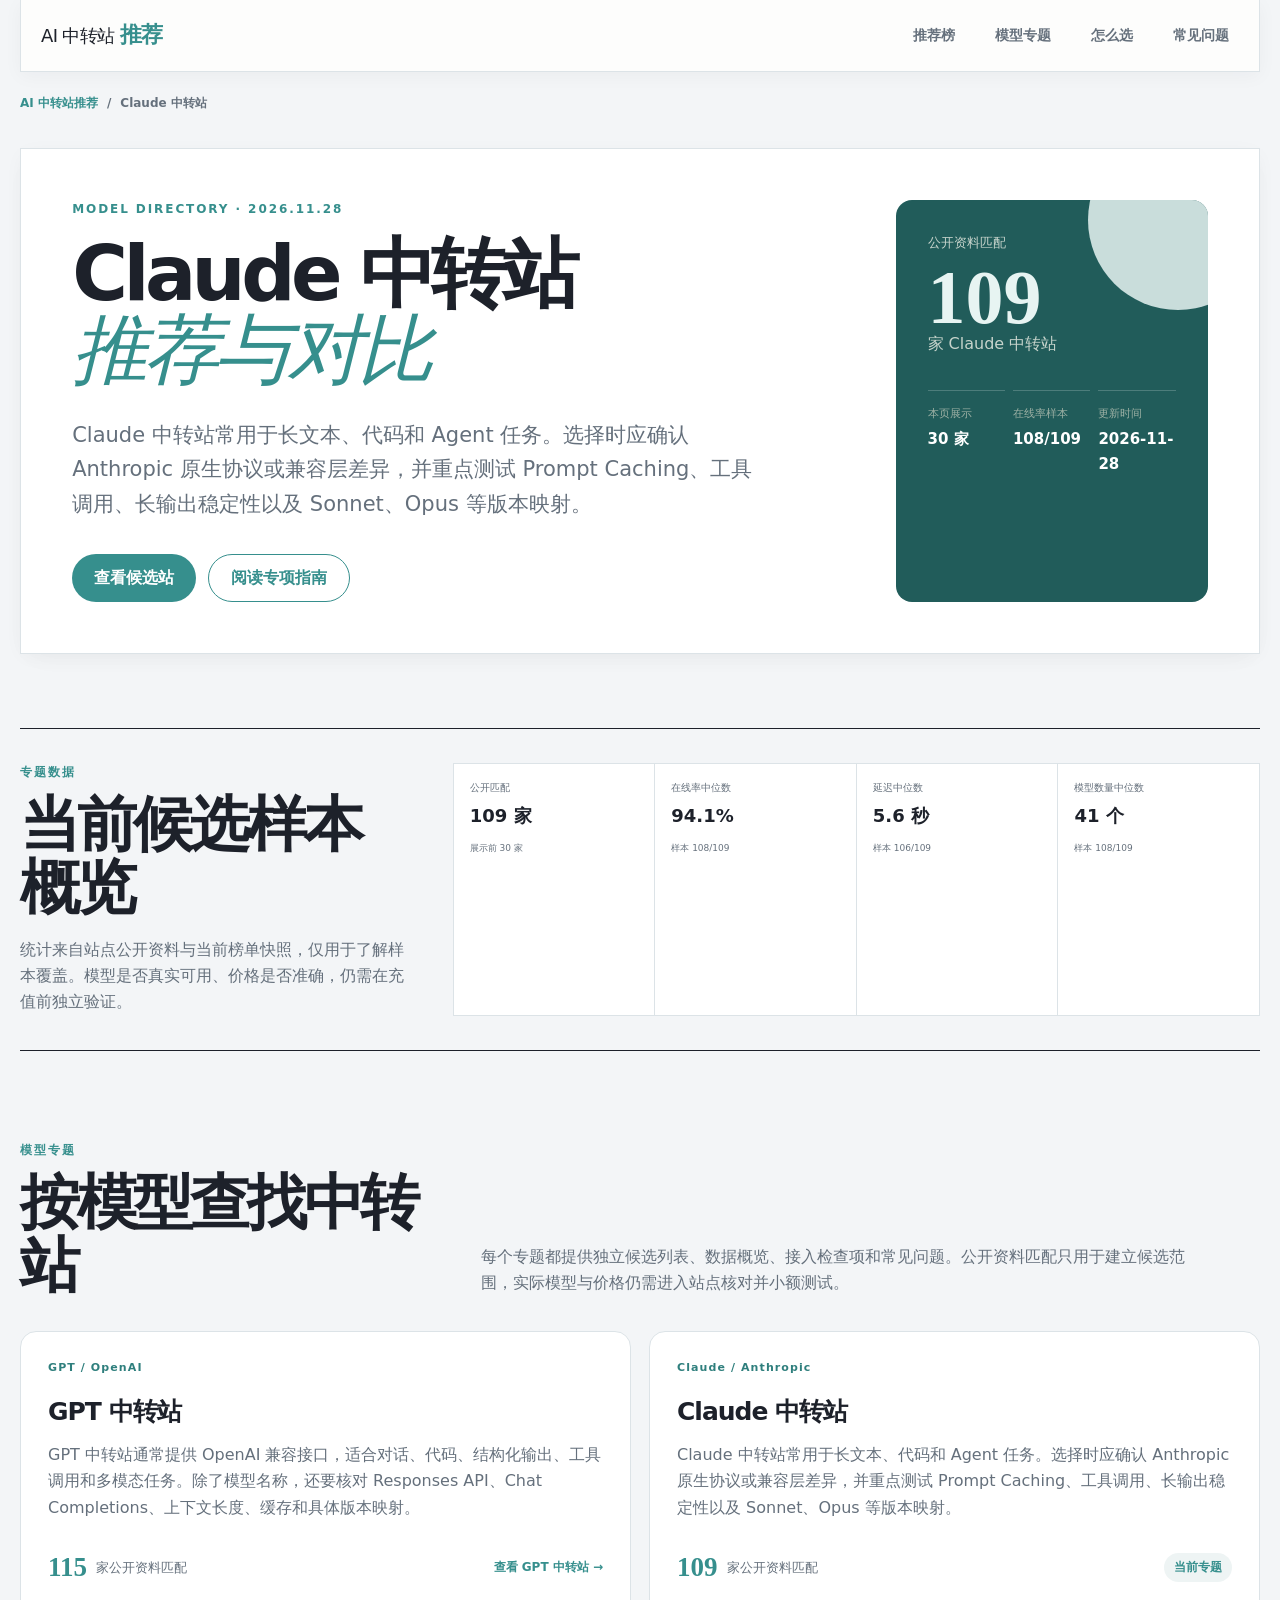
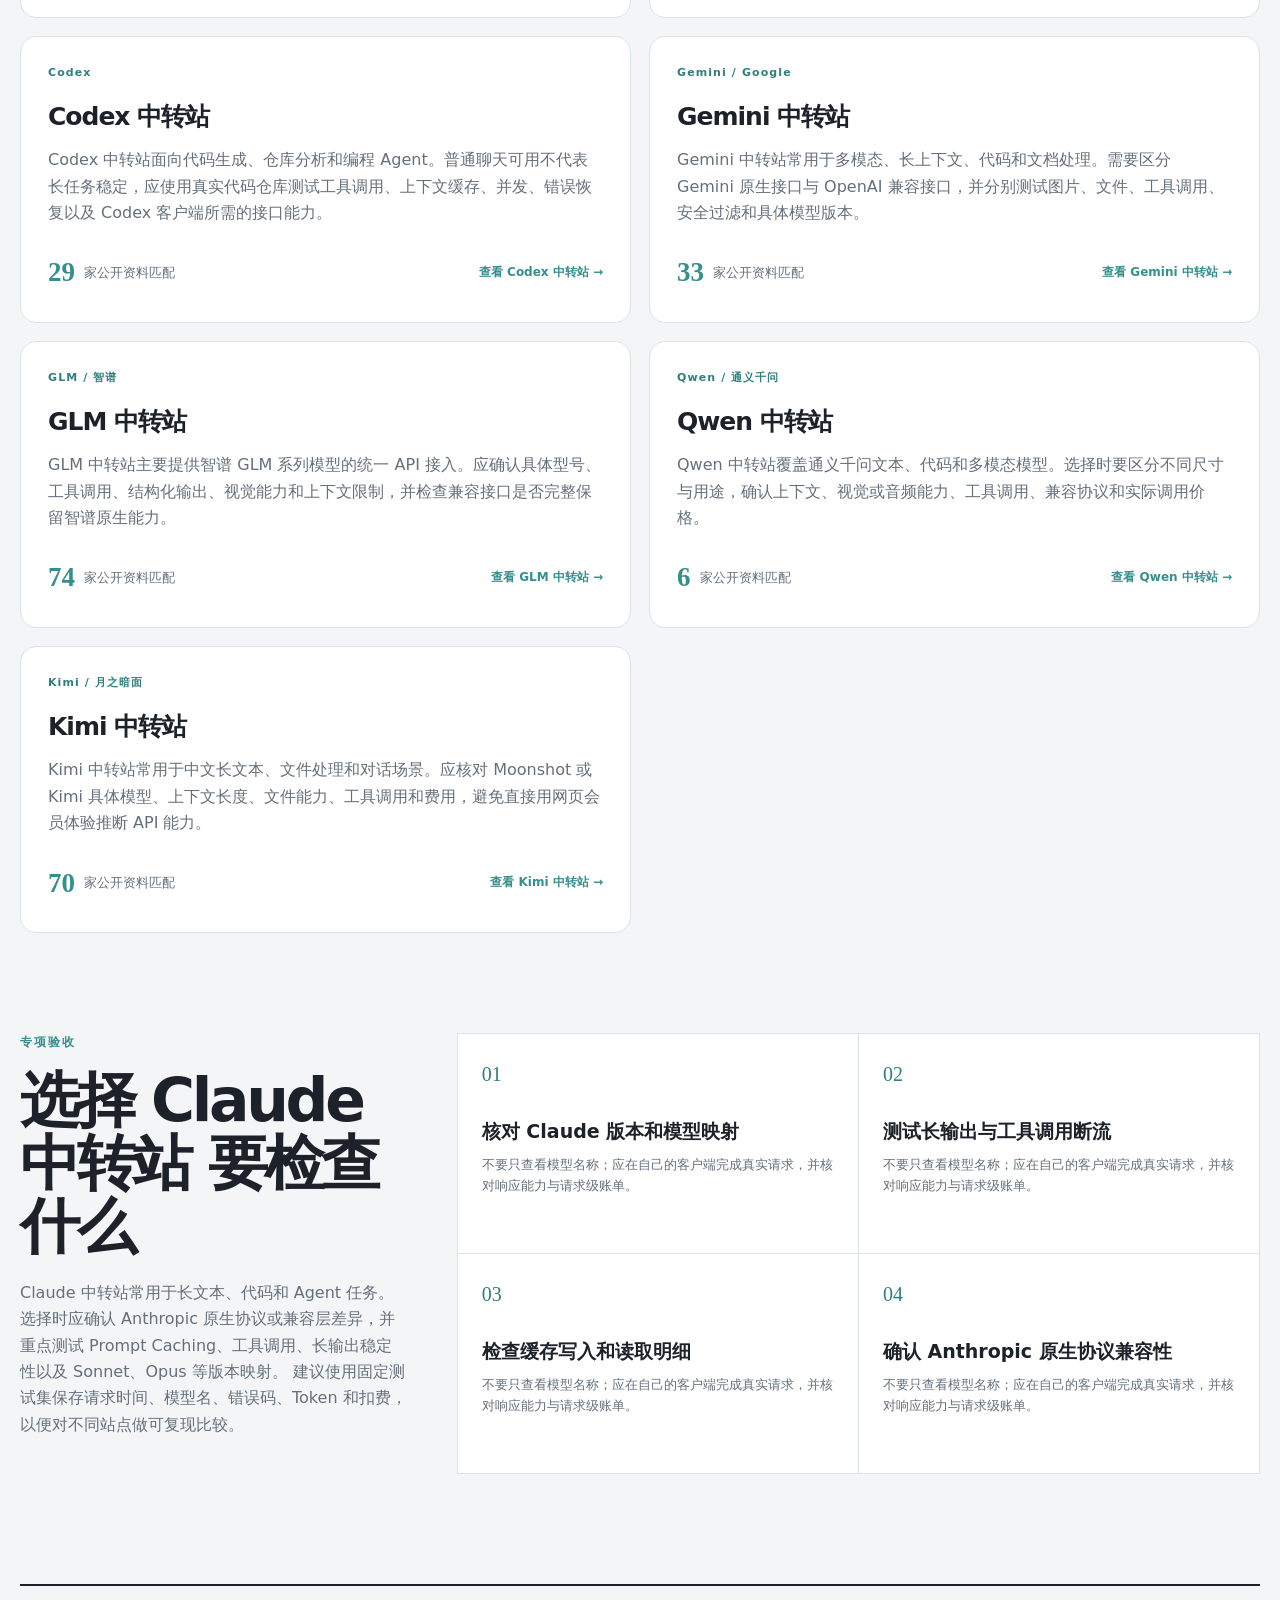
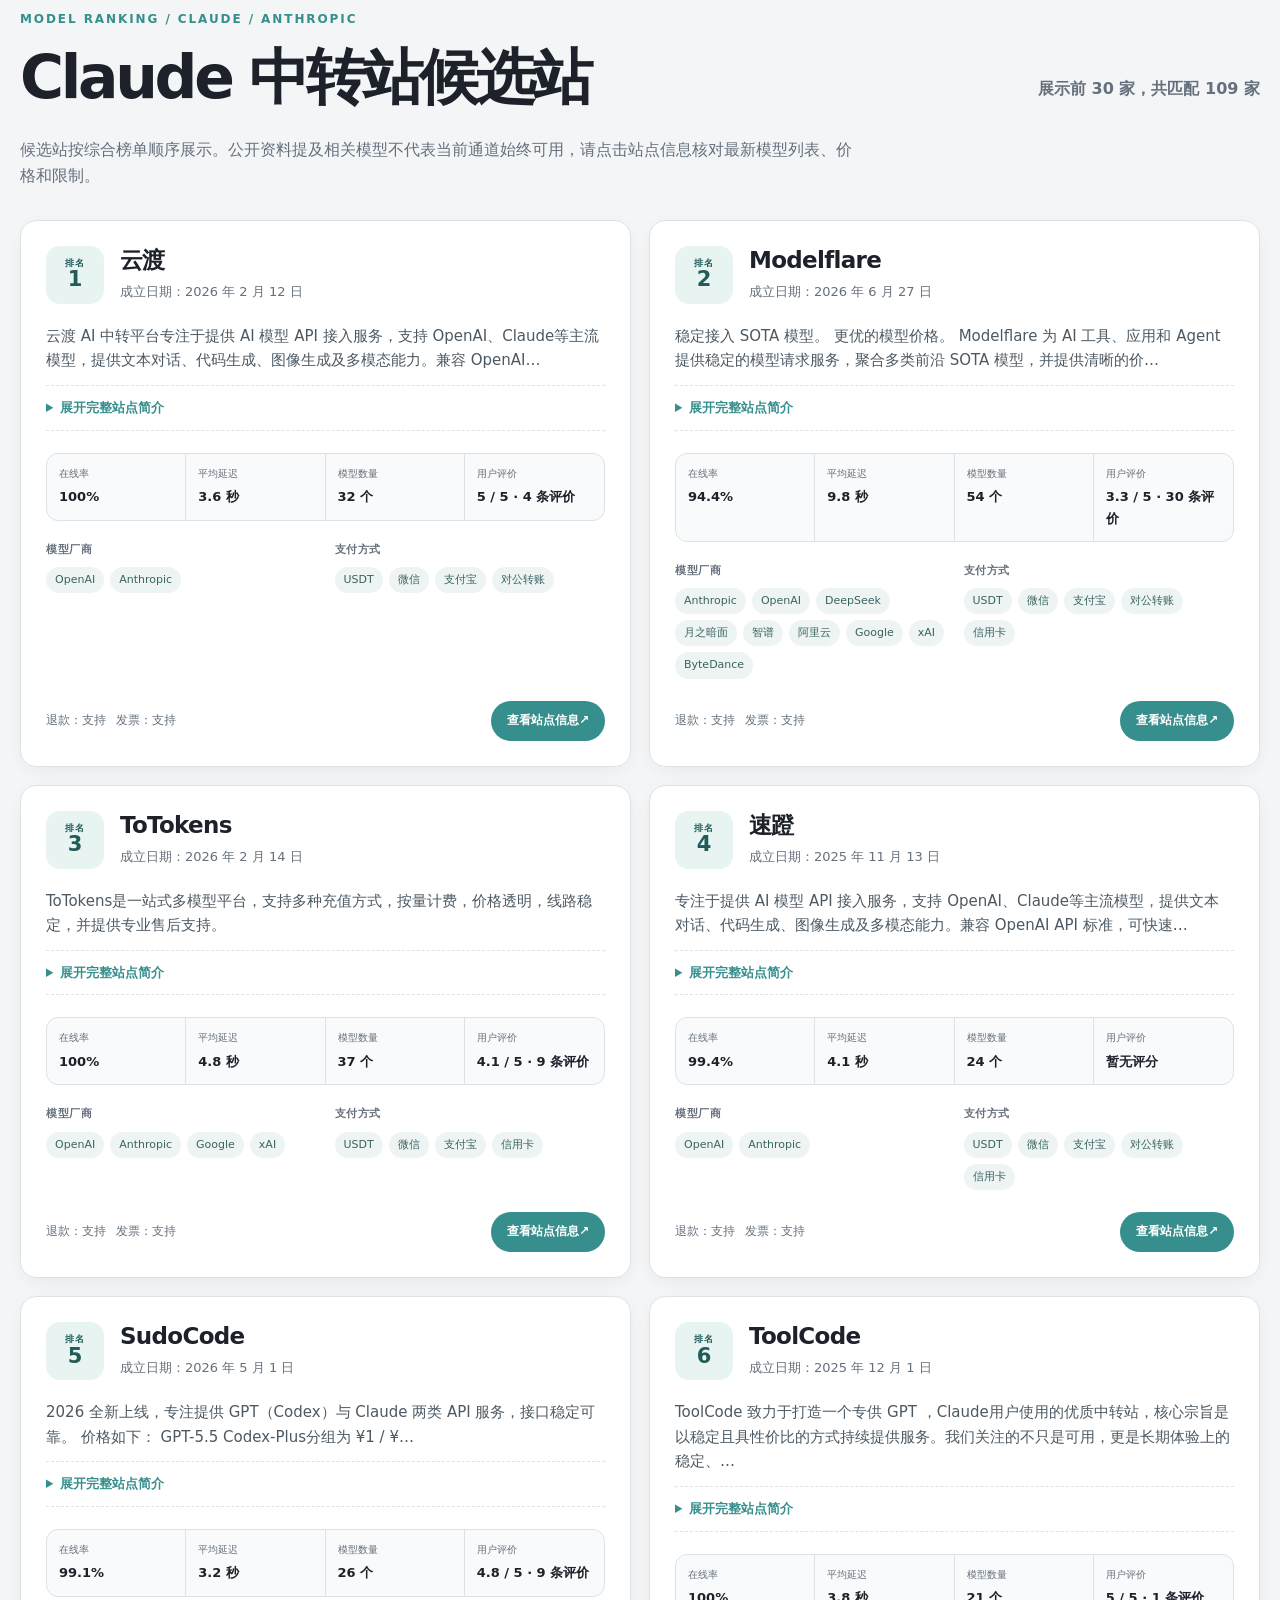
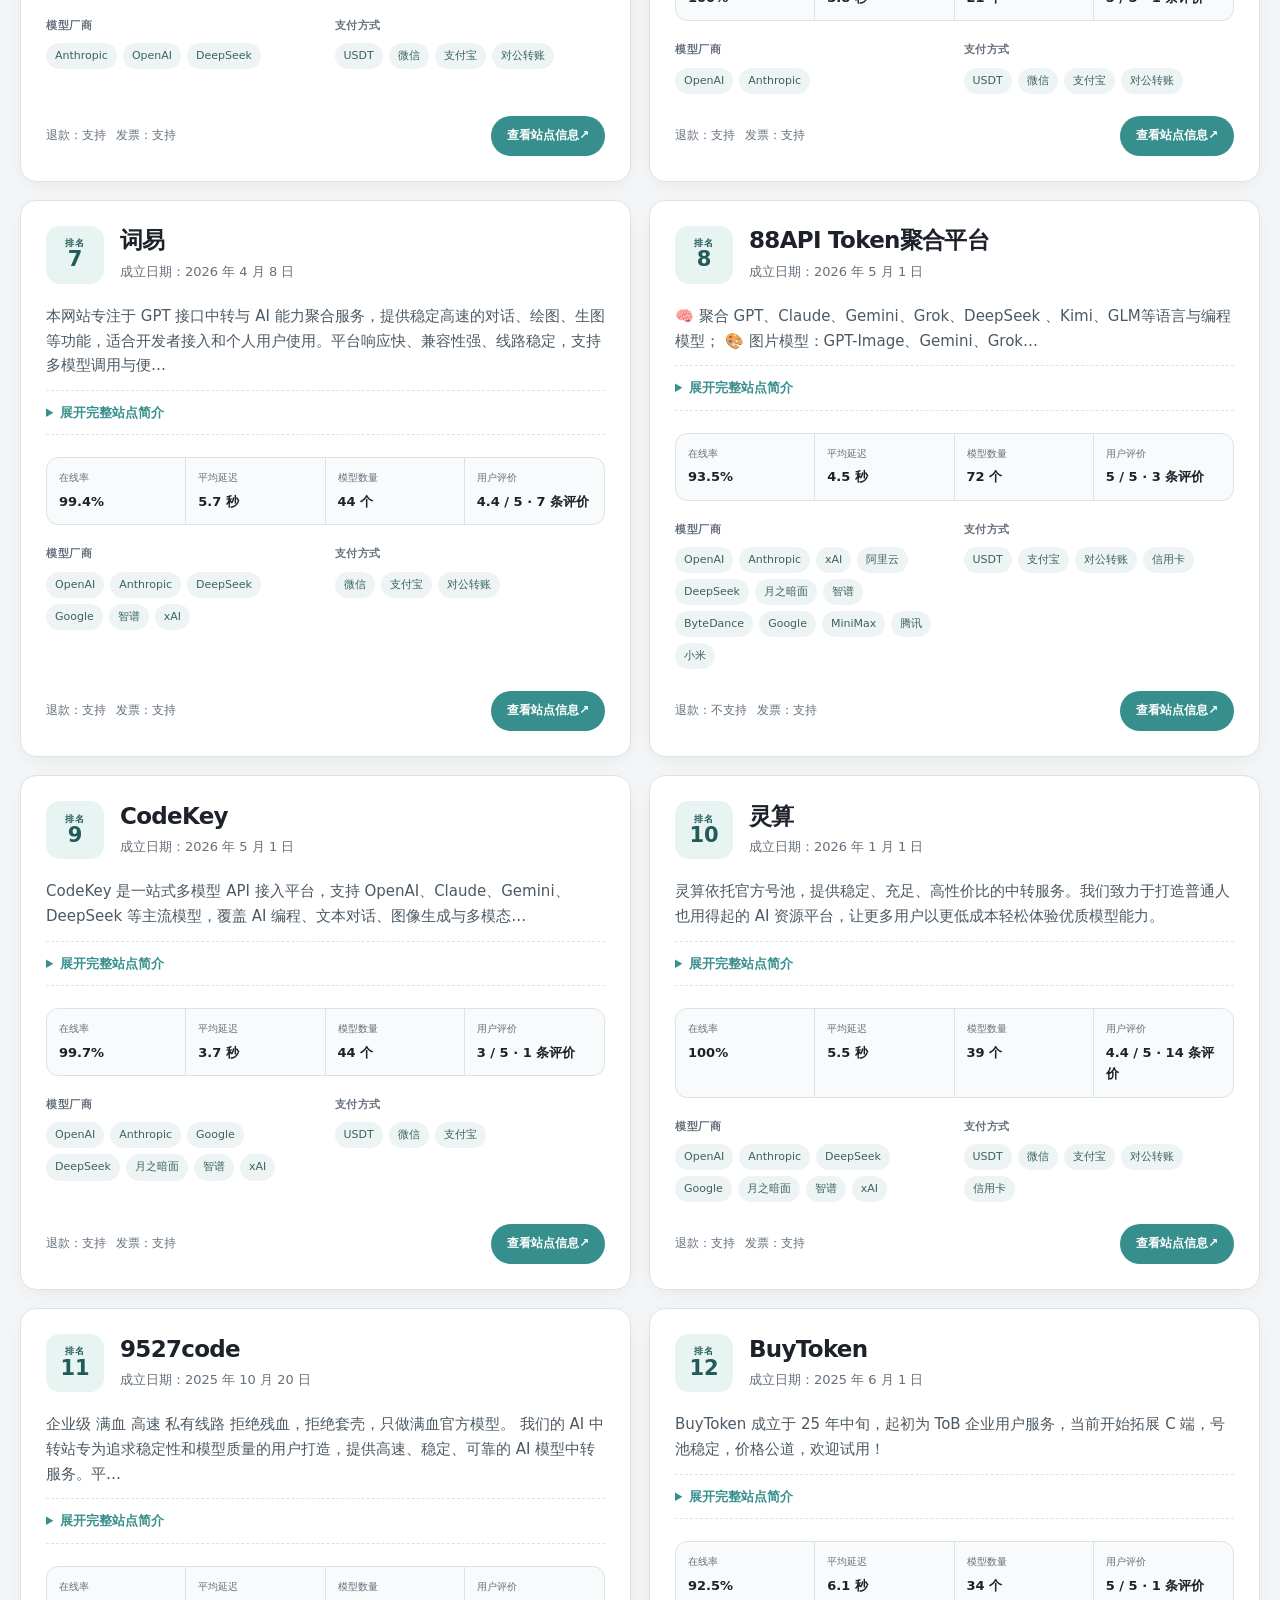
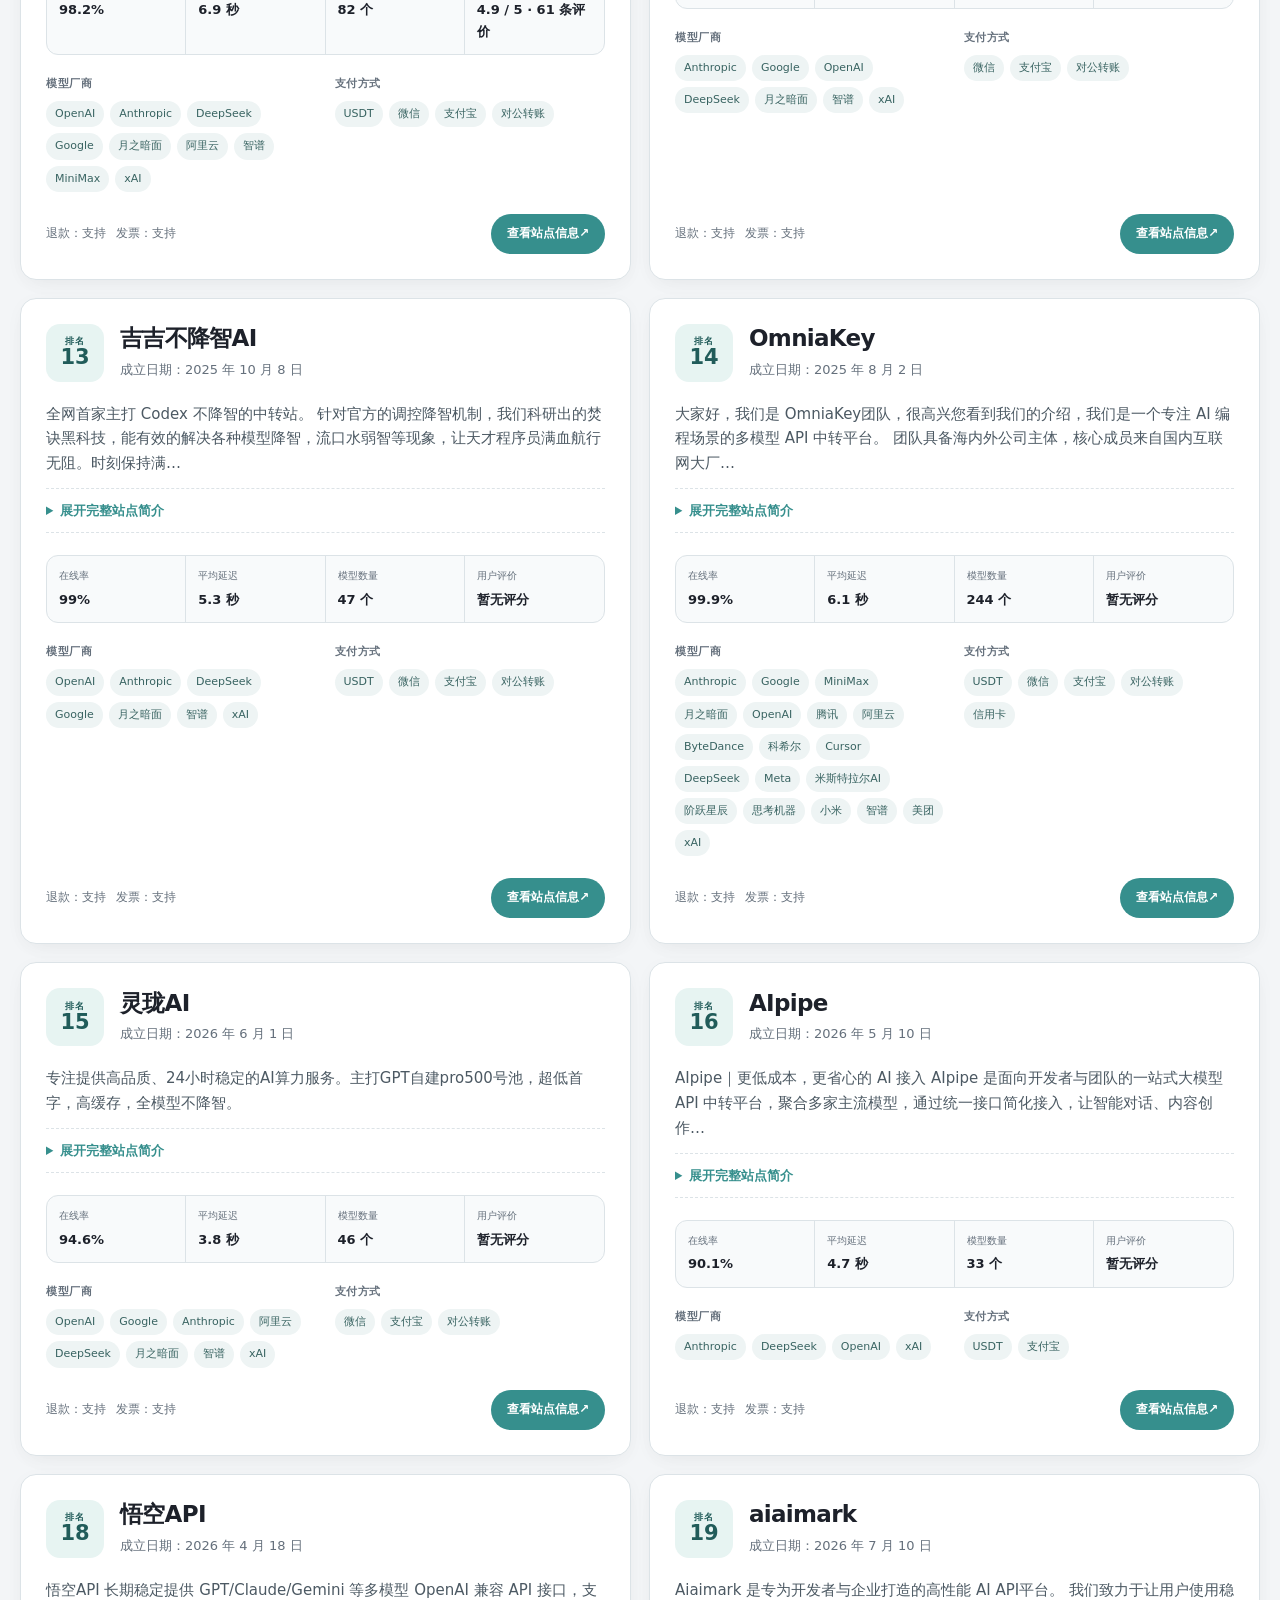
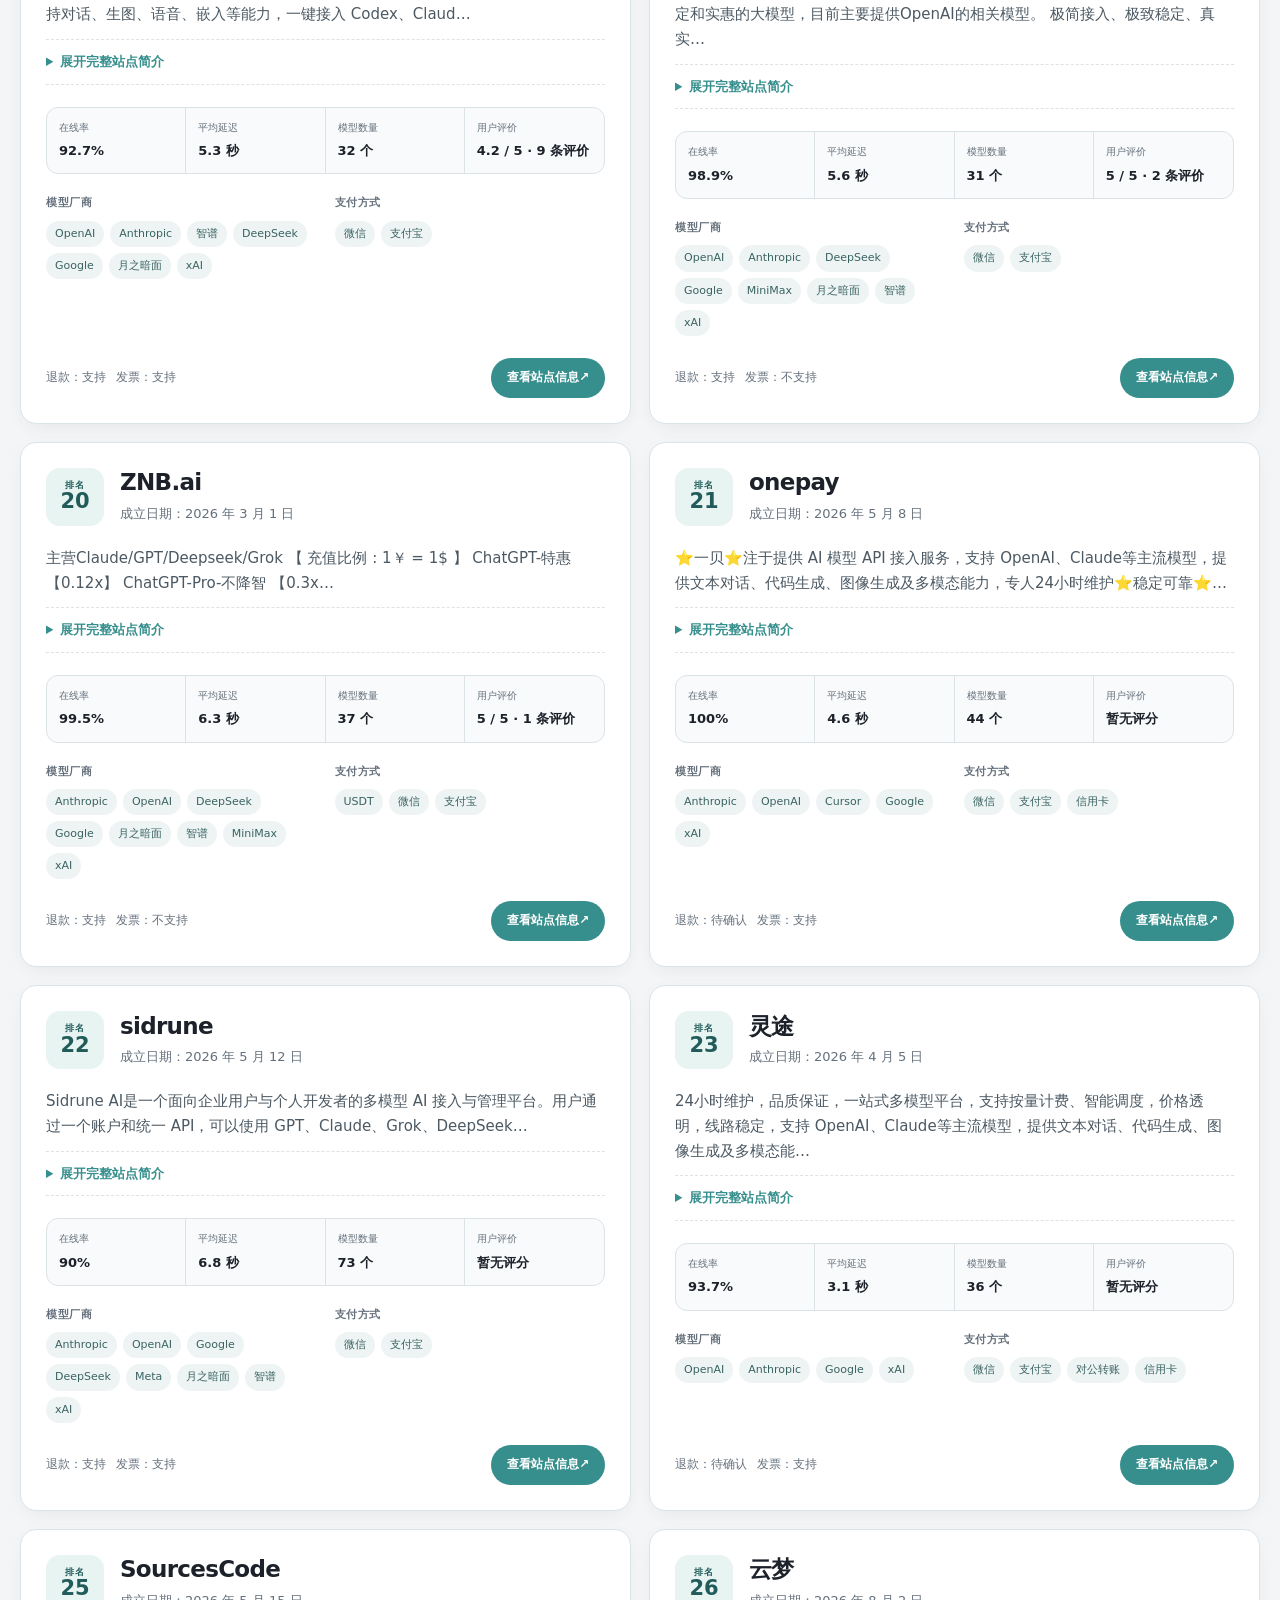
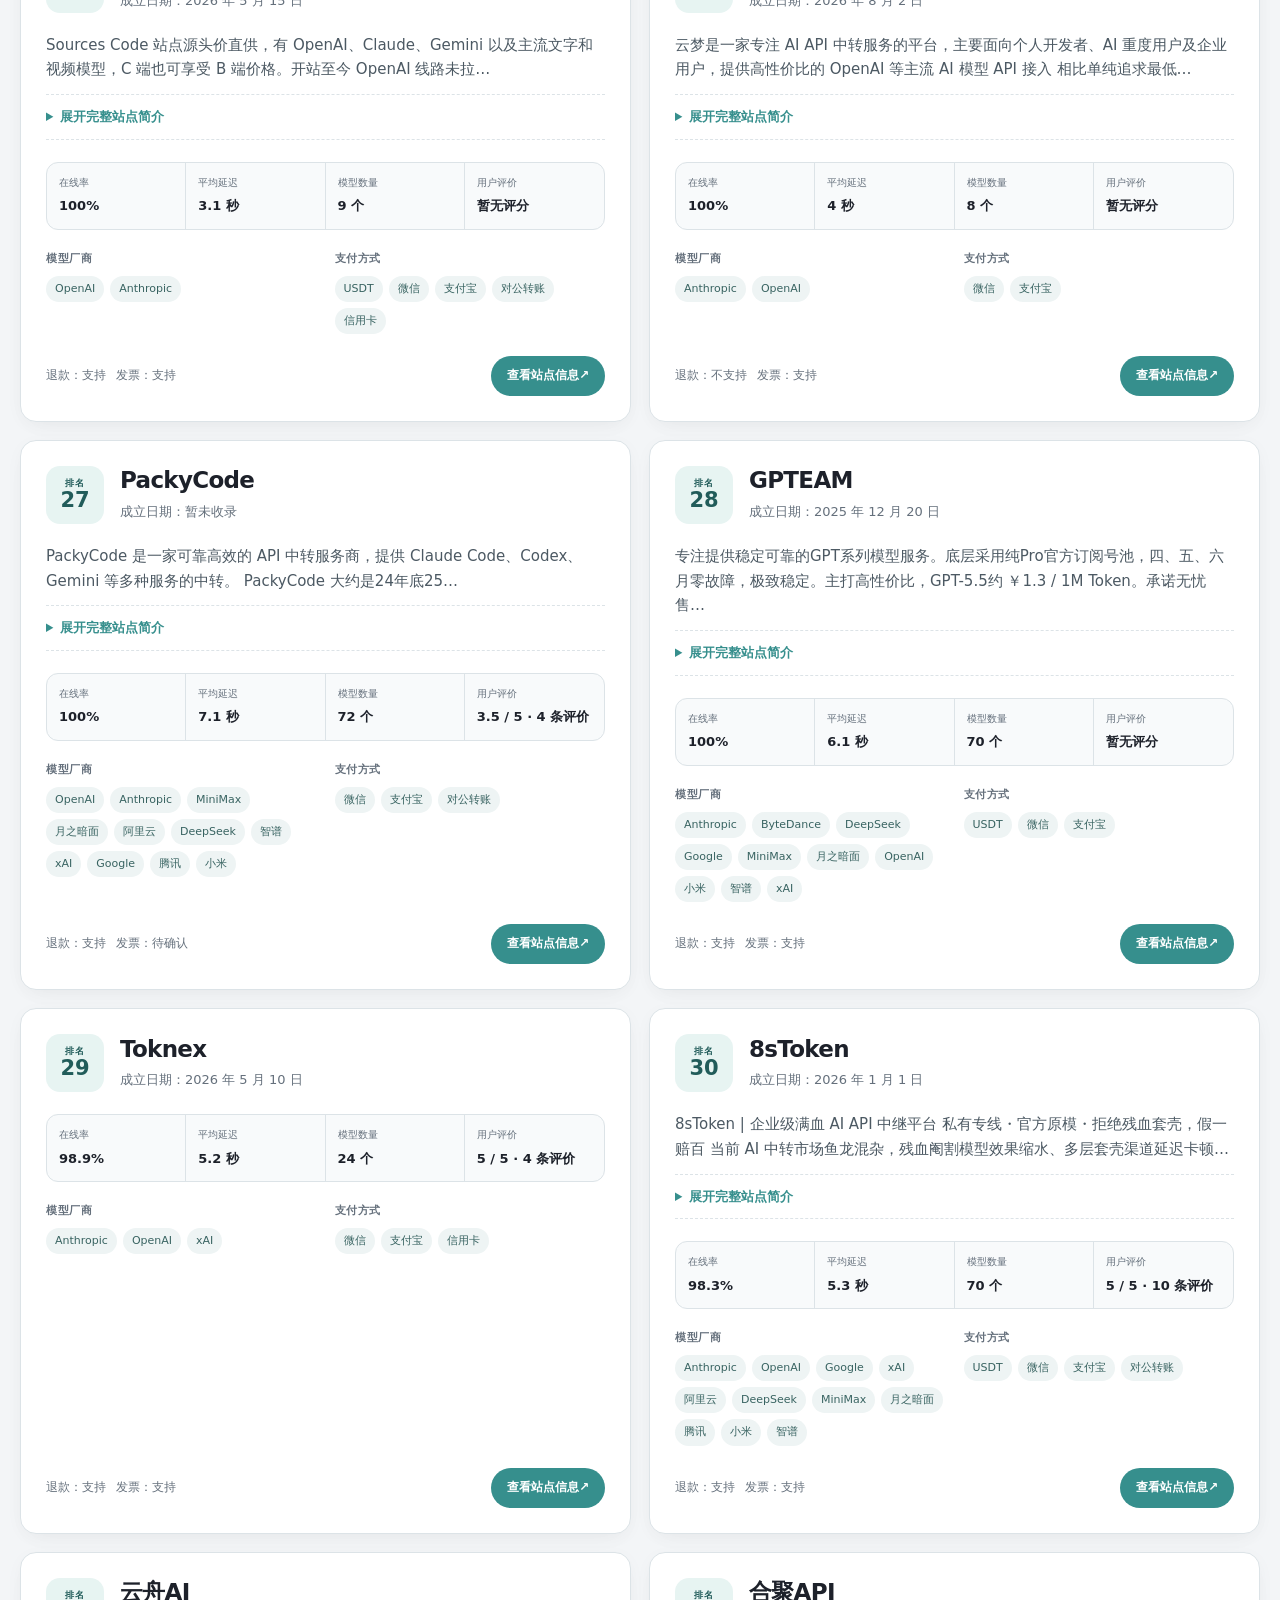
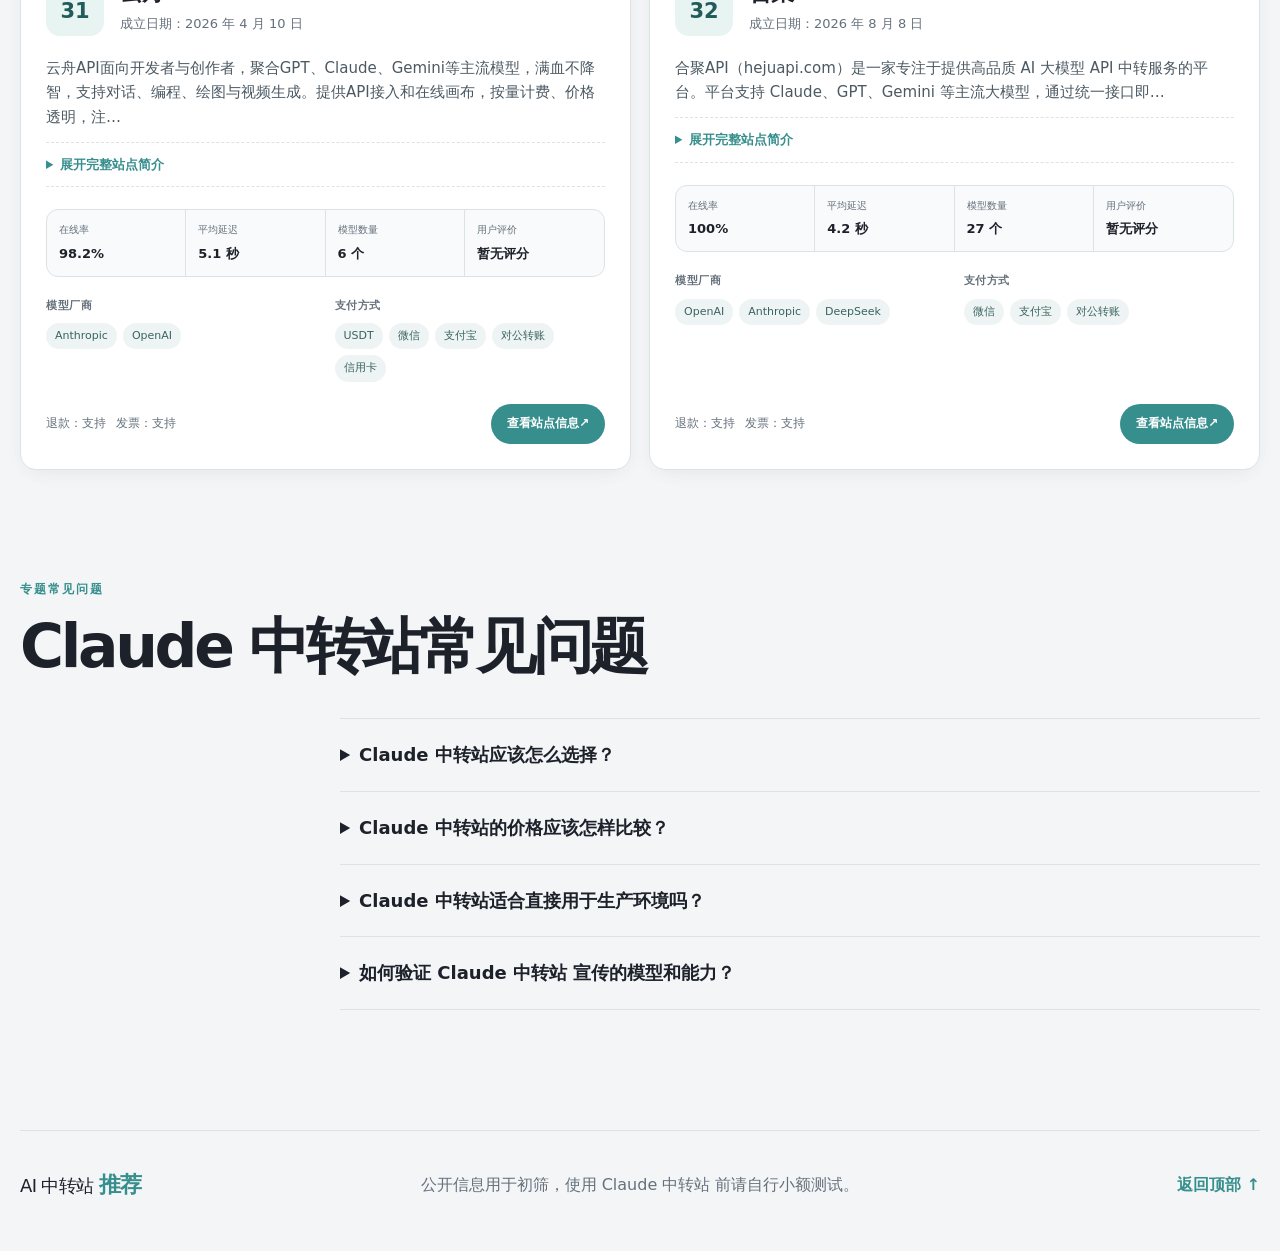
==== commit 21df1f17: "chore: update AI transit ranking" ====
--- a/claude-zhongzhuanzhan/index.html
+++ b/claude-zhongzhuanzhan/index.html
@@ -1 +1 @@
-<!doctype html><html lang="zh-CN"><head><meta charset="utf-8" /><meta name="viewport" content="width=device-width, initial-scale=1" /><title>Claude 中转站推荐｜107 家 AI API 中转站对比</title><meta name="description" content="Claude 中转站专题收录 107 家公开资料相关的 AI API 中转站，对比在线率、延迟、模型数量和服务信息，并提供接入验证、计费与安全选择指南。" /><meta name="robots" content="index, follow, max-image-preview:large, max-snippet:-1" /><meta name="theme-color" content="#f3f5f7" /><meta property="og:type" content="website" /><meta property="og:title" content="Claude 中转站推荐｜107 家 AI API 中转站对比" /><meta property="og:description" content="Claude 中转站专题收录 107 家公开资料相关的 AI API 中转站，对比在线率、延迟、模型数量和服务信息，并提供接入验证、计费与安全选择指南。" /><meta property="og:url" content="https://aizhongzhuanzhan.github.io/claude-zhongzhuanzhan/" /><meta property="og:site_name" content="AI 中转站推荐" /><meta property="og:locale" content="zh_CN" /><meta property="og:image" content="https://aizhongzhuanzhan.github.io/assets/og-image.svg" /><meta name="twitter:card" content="summary_large_image" /><meta name="twitter:title" content="Claude 中转站推荐｜107 家 AI API 中转站对比" /><meta name="twitter:description" content="Claude 中转站专题收录 107 家公开资料相关的 AI API 中转站，对比在线率、延迟、模型数量和服务信息，并提供接入验证、计费与安全选择指南。" /><meta name="twitter:image" content="https://aizhongzhuanzhan.github.io/assets/og-image.svg" /><link rel="canonical" href="https://aizhongzhuanzhan.github.io/claude-zhongzhuanzhan/" /><link rel="alternate" hreflang="zh-CN" href="https://aizhongzhuanzhan.github.io/claude-zhongzhuanzhan/" /><link rel="icon" href="../assets/favicon.svg" type="image/svg+xml" /><link rel="stylesheet" href="../assets/styles.min.css" /><script type="application/ld+json">{"@context":"https://schema.org","@graph":[{"@type":"WebSite","@id":"https://aizhongzhuanzhan.github.io/#website","url":"https://aizhongzhuanzhan.github.io/","name":"AI 中转站推荐","inLanguage":"zh-CN"},{"@type":"CollectionPage","@id":"https://aizhongzhuanzhan.github.io/claude-zhongzhuanzhan/#webpage","url":"https://aizhongzhuanzhan.github.io/claude-zhongzhuanzhan/","name":"Claude 中转站推荐｜107 家 AI API 中转站对比","description":"Claude 中转站专题收录 107 家公开资料相关的 AI API 中转站，对比在线率、延迟、模型数量和服务信息，并提供接入验证、计费与安全选择指南。","dateModified":"2026-11-27","inLanguage":"zh-CN","isPartOf":{"@id":"https://aizhongzhuanzhan.github.io/#website"},"breadcrumb":{"@id":"https://aizhongzhuanzhan.github.io/claude-zhongzhuanzhan/#breadcrumb"},"mainEntity":{"@id":"https://aizhongzhuanzhan.github.io/claude-zhongzhuanzhan/#ranking"}},{"@type":"BreadcrumbList","@id":"https://aizhongzhuanzhan.github.io/claude-zhongzhuanzhan/#breadcrumb","itemListElement":[{"@type":"ListItem","position":1,"name":"AI 中转站推荐","item":"https://aizhongzhuanzhan.github.io/"},{"@type":"ListItem","position":2,"name":"Claude 中转站","item":"https://aizhongzhuanzhan.github.io/claude-zhongzhuanzhan/"}]},{"@type":"ItemList","@id":"https://aizhongzhuanzhan.github.io/claude-zhongzhuanzhan/#ranking","name":"Claude 中转站候选列表","numberOfItems":107,"itemListOrder":"https://schema.org/ItemListOrderAscending","itemListElement":[{"@type":"ListItem","position":1,"item":{"@type":"Service","name":"88API Token聚合平台","url":"https://www.hvoyai.com/sites/88apiai/","description":"综合排名第 1；成立日期 2026-05-01；在线率 93.1%；平均延迟 5.2 秒；收录模型 72 个；用户评分 5/5（3 条评价）；退款政策：不支持；发票政策：支持。"}},{"@type":"ListItem","position":2,"item":{"@type":"Service","name":"Modelflare","url":"https://www.hvoyai.com/sites/originmodelflaredev/","description":"综合排名第 2；成立日期 2026-06-27；在线率 95.9%；平均延迟 7.8 秒；收录模型 56 个；用户评分 3.3/5（29 条评价）；退款政策：支持；发票政策：支持。"}},{"@type":"ListItem","position":3,"item":{"@type":"Service","name":"SudoCode","url":"https://www.hvoyai.com/sites/sudocodechat/","description":"综合排名第 3；成立日期 2026-05-01；在线率 98.9%；平均延迟 3.4 秒；收录模型 26 个；用户评分 4.8/5（9 条评价）；退款政策：支持；发票政策：支持。"}},{"@type":"ListItem","position":4,"item":{"@type":"Service","name":"ToTokens","url":"https://www.hvoyai.com/sites/totokenscc/","description":"综合排名第 4；成立日期 2026-02-14；在线率 100%；平均延迟 5 秒；收录模型 37 个；用户评分 4.1/5（9 条评价）；退款政策：支持；发票政策：支持。"}},{"@type":"ListItem","position":5,"item":{"@type":"Service","name":"云渡","url":"https://www.hvoyai.com/sites/yundulol/","description":"综合排名第 5；成立日期 2026-02-12；在线率 100%；平均延迟 3.7 秒；收录模型 32 个；用户评分 5/5（4 条评价）；退款政策：支持；发票政策：支持。"}},{"@type":"ListItem","position":6,"item":{"@type":"Service","name":"灵算","url":"https://www.hvoyai.com/sites/lingsuansi/","description":"综合排名第 6；成立日期 2026-01-01；在线率 99.9%；平均延迟 5.2 秒；收录模型 39 个；用户评分 4.4/5（14 条评价）；退款政策：支持；发票政策：支持。"}},{"@type":"ListItem","position":7,"item":{"@type":"Service","name":"词易","url":"https://www.hvoyai.com/sites/chiyicncom/","description":"综合排名第 7；成立日期 2026-04-08；在线率 100%；平均延迟 5.5 秒；收录模型 44 个；用户评分 4.4/5（7 条评价）；退款政策：支持；发票政策：支持。"}},{"@type":"ListItem","position":8,"item":{"@type":"Service","name":"速蹬","url":"https://www.hvoyai.com/sites/sudengcc/","description":"综合排名第 8；成立日期 2025-11-13；在线率 99.4%；平均延迟 4.2 秒；收录模型 24 个；退款政策：支持；发票政策：支持。"}},{"@type":"ListItem","position":9,"item":{"@type":"Service","name":"Top-API","url":"https://www.hvoyai.com/sites/topapiio/","description":"综合排名第 9；成立日期 2026-06-05；在线率 91.3%；平均延迟 4.6 秒；收录模型 39 个；用户评分 5/5（3 条评价）；退款政策：支持；发票政策：支持。"}},{"@type":"ListItem","position":10,"item":{"@type":"Service","name":"BuyToken","url":"https://www.hvoyai.com/sites/buytokenwork/","description":"综合排名第 10；成立日期 2025-06-01；在线率 85.2%；平均延迟 6.5 秒；收录模型 34 个；用户评分 5/5（1 条评价）；退款政策：支持；发票政策：支持。"}},{"@type":"ListItem","position":11,"item":{"@type":"Service","name":"aiaimark","url":"https://www.hvoyai.com/sites/aiaimarkcom/","description":"综合排名第 11；成立日期 2026-07-10；在线率 98.3%；平均延迟 5.7 秒；收录模型 45 个；用户评分 5/5（2 条评价）；退款政策：支持；发票政策：不支持。"}},{"@type":"ListItem","position":12,"item":{"@type":"Service","name":"吉吉不降智AI","url":"https://www.hvoyai.com/sites/jijicc/","description":"综合排名第 12；成立日期 2025-10-08；在线率 96.8%；平均延迟 5.1 秒；收录模型 47 个；退款政策：支持；发票政策：支持。"}},{"@type":"ListItem","position":13,"item":{"@type":"Service","name":"9527code","url":"https://www.hvoyai.com/sites/9527codes/","description":"综合排名第 13；成立日期 2025-10-20；在线率 96.1%；平均延迟 7.7 秒；收录模型 69 个；用户评分 4.9/5（60 条评价）；退款政策：支持；发票政策：支持。"}},{"@type":"ListItem","position":14,"item":{"@type":"Service","name":"灵珑AI","url":"https://www.hvoyai.com/sites/linlongscom/","description":"综合排名第 14；成立日期 2026-06-01；在线率 85.1%；平均延迟 3.7 秒；收录模型 46 个；退款政策：支持；发票政策：支持。"}},{"@type":"ListItem","position":15,"item":{"@type":"Service","name":"OmniaKey","url":"https://www.hvoyai.com/sites/omniakeycom/","description":"综合排名第 15；成立日期 2025-08-02；在线率 98.6%；平均延迟 6.2 秒；收录模型 247 个；退款政策：支持；发票政策：支持。"}},{"@type":"ListItem","position":16,"item":{"@type":"Service","name":"云梦","url":"https://www.hvoyai.com/sites/apiyunmengsale/","description":"综合排名第 16；成立日期 2026-08-02；在线率 100%；平均延迟 4.1 秒；收录模型 8 个；退款政策：不支持；发票政策：支持。"}},{"@type":"ListItem","position":17,"item":{"@type":"Service","name":"ZNB.ai","url":"https://www.hvoyai.com/sites/znbcodecom/","description":"综合排名第 17；成立日期 2026-03-01；在线率 97.3%；平均延迟 6.8 秒；收录模型 34 个；用户评分 5/5（1 条评价）；退款政策：支持；发票政策：不支持。"}},{"@type":"ListItem","position":18,"item":{"@type":"Service","name":"FluxToken","url":"https://www.hvoyai.com/sites/fluxtokenai/","description":"综合排名第 18；成立日期 2026-02-08；在线率 98.4%；平均延迟 6.8 秒；收录模型 48 个；退款政策：支持；发票政策：支持。"}},{"@type":"ListItem","position":19,"item":{"@type":"Service","name":"sidrune","url":"https://www.hvoyai.com/sites/sidruneai/","description":"综合排名第 19；成立日期 2026-05-12；在线率 86.5%；平均延迟 7.3 秒；收录模型 73 个；退款政策：支持；发票政策：支持。"}},{"@type":"ListItem","position":20,"item":{"@type":"Service","name":"sudocode.us","url":"https://www.hvoyai.com/sites/sudocodeus/","description":"综合排名第 21；成立日期 2026-01-04；在线率 99.5%；平均延迟 4.5 秒；收录模型 61 个；退款政策：支持；发票政策：支持。"}},{"@type":"ListItem","position":21,"item":{"@type":"Service","name":"幻灵AI","url":"https://www.hvoyai.com/sites/apihuanlingicu/","description":"综合排名第 23；成立日期 2026-07-20；在线率 83.3%；平均延迟 5.5 秒；收录模型 55 个；用户评分 4/5（1 条评价）；发票政策：支持。"}},{"@type":"ListItem","position":22,"item":{"@type":"Service","name":"灵途","url":"https://www.hvoyai.com/sites/lingtuapinet/","description":"综合排名第 24；成立日期 2026-04-05；在线率 100%；平均延迟 3.8 秒；收录模型 36 个；发票政策：支持。"}},{"@type":"ListItem","position":23,"item":{"@type":"Service","name":"ToolCode","url":"https://www.hvoyai.com/sites/toolcodecc/","description":"综合排名第 25；成立日期 2025-12-01；在线率 100%；平均延迟 4 秒；收录模型 21 个；用户评分 5/5（1 条评价）；退款政策：支持；发票政策：支持。"}},{"@type":"ListItem","position":24,"item":{"@type":"Service","name":"PackyCode","url":"https://www.hvoyai.com/sites/packyapiai/","description":"综合排名第 26；在线率 99.8%；平均延迟 7.3 秒；收录模型 72 个；用户评分 3.5/5（4 条评价）；退款政策：支持。"}},{"@type":"ListItem","position":25,"item":{"@type":"Service","name":"悟空API","url":"https://www.hvoyai.com/sites/xaiwkapicom/","description":"综合排名第 27；成立日期 2026-04-18；在线率 84.7%；平均延迟 8 秒；收录模型 32 个；用户评分 4.2/5（9 条评价）；退款政策：支持；发票政策：支持。"}},{"@type":"ListItem","position":26,"item":{"@type":"Service","name":"合聚API","url":"https://www.hvoyai.com/sites/hejuapicom/","description":"综合排名第 28；成立日期 2026-08-08；在线率 100%；平均延迟 4.1 秒；收录模型 27 个；退款政策：支持；发票政策：支持。"}},{"@type":"ListItem","position":27,"item":{"@type":"Service","name":"GPTEAM","url":"https://www.hvoyai.com/sites/portalgpteamservicescom/","description":"综合排名第 29；成立日期 2025-12-20；在线率 98.8%；平均延迟 6.2 秒；收录模型 70 个；退款政策：支持；发票政策：支持。"}},{"@type":"ListItem","position":28,"item":{"@type":"Service","name":"Toknex","url":"https://www.hvoyai.com/sites/toknexme/","description":"综合排名第 30；成立日期 2026-05-10；在线率 100%；平均延迟 5 秒；收录模型 24 个；用户评分 5/5（4 条评价）；退款政策：支持；发票政策：支持。"}},{"@type":"ListItem","position":29,"item":{"@type":"Service","name":"hao.ai","url":"https://www.hvoyai.com/sites/haoai/","description":"综合排名第 31；成立日期 2026-03-01；在线率 95.1%；平均延迟 3.2 秒；收录模型 21 个；用户评分 5/5（3 条评价）；退款政策：支持；发票政策：支持。"}},{"@type":"ListItem","position":30,"item":{"@type":"Service","name":"SevnX","url":"https://www.hvoyai.com/sites/sevnxlol/","description":"综合排名第 32；成立日期 2026-05-01；在线率 98.1%；平均延迟 6 秒；收录模型 12 个；用户评分 5/5（5 条评价）；发票政策：支持。"}}]},{"@type":"FAQPage","@id":"https://aizhongzhuanzhan.github.io/claude-zhongzhuanzhan/#faq","mainEntity":[{"@type":"Question","name":"Claude 中转站应该怎么选择？","acceptedAnswer":{"@type":"Answer","text":"先确认候选站明确支持所需模型和接口，再用自己的真实任务测试流式输出、工具调用、上下文、成功率和账单。重点完成：核对 Claude 版本和模型映射；测试长输出与工具调用断流；检查缓存写入和读取明细；确认 Anthropic 原生协议兼容性。不要只依据首页价格或一次短对话决定长期使用。"}},{"@type":"Question","name":"Claude 中转站的价格应该怎样比较？","acceptedAnswer":{"@type":"Answer","text":"统一换算人民币充值比例、输入价格、输出价格、缓存读写、模型倍率和用户分组倍率，再复算一条实际请求。面板显示为美元不代表等同官方美元，低倍率也不代表所有模型和渠道采用相同价格。"}},{"@type":"Question","name":"Claude 中转站适合直接用于生产环境吗？","acceptedAnswer":{"@type":"Answer","text":"个人学习和能够随时迁移的任务可以先小额测试。生产环境还要评估数据隐私、运营主体、日志政策、限流、故障公告和备用供应商；涉及敏感数据或强 SLA 时，应优先考虑官方 API 或可签约的企业服务。"}},{"@type":"Question","name":"如何验证 Claude 中转站 宣传的模型和能力？","acceptedAnswer":{"@type":"Answer","text":"使用固定测试集核对模型标识、上下文、流式响应、工具调用和账单模型名，并完成专项验证：核对 Claude 版本和模型映射；测试长输出与工具调用断流；检查缓存写入和读取明细；确认 Anthropic 原生协议兼容性。模型自报身份不能作为证据，关键能力缺失或账单无法复算时应暂停继续充值。"}}]}]}</script><script>var _hmt = _hmt || [];(function() {var hm = document.createElement("script");hm.src = "https://hm.baidu.com/hm.js?a95d0c92950541b137908250283f3d91";var s = document.getElementsByTagName("script")[0];s.parentNode.insertBefore(hm, s);})();</script></head><body><a class="skip-link" href="#main">跳到主要内容</a><header class="topbar"><a class="wordmark" href="../" aria-label="AI 中转站推荐首页"><span>AI 中转站</span><strong>推荐</strong></a><nav aria-label="主要导航"><a href="../#ranking">推荐榜</a><a href="../#topics">模型专题</a><a href="../#guide">怎么选</a><a href="../#faq">常见问题</a></nav></header><main id="main"><nav class="breadcrumbs" aria-label="面包屑"><a href="../">AI 中转站推荐</a><span aria-hidden="true">/</span><span aria-current="page">Claude 中转站</span></nav><section class="hero topic-hero"><div class="hero__copy"><p class="eyebrow">MODEL DIRECTORY · 2026.11.27</p><h1>Claude 中转站<br /><em>推荐与对比</em></h1><p class="hero-copy">Claude 中转站常用于长文本、代码和 Agent 任务。选择时应确认 Anthropic 原生协议或兼容层差异，并重点测试 Prompt Caching、工具调用、长输出稳定性以及 Sonnet、Opus 等版本映射。</p><div class="hero-actions"><a href="#topic-ranking">查看候选站</a><a href="#topic-guide">阅读专项指南</a></div></div><aside class="hero__panel" aria-label="专题概览"><p>公开资料匹配</p><strong>107</strong><span>家 Claude 中转站</span><dl><div><dt>本页展示</dt><dd>30 家</dd></div><div><dt>在线率样本</dt><dd>106/107</dd></div><div><dt>更新时间</dt><dd>2026-11-27</dd></div></dl></aside></section><section class="topic-overview" aria-labelledby="topic-overview-title"><div><p class="section-kicker">专题数据</p><h2 id="topic-overview-title">当前候选样本概览</h2><p>统计来自站点公开资料与当前榜单快照，仅用于了解样本覆盖。模型是否真实可用、价格是否准确，仍需在充值前独立验证。</p></div><dl class="topic-stat-grid"><div><dt>公开匹配</dt><dd>107 家</dd><small>展示前 30 家</small></div><div><dt>在线率中位数</dt><dd>93.1%</dd><small>样本 106/107</small></div><div><dt>延迟中位数</dt><dd>6 秒</dd><small>样本 104/107</small></div><div><dt>模型数量中位数</dt><dd>42 个</dd><small>样本 106/107</small></div></dl></section><section class="topic-directory" id="topics" aria-labelledby="topics-title"><div class="topic-directory__head"><div><p class="section-kicker">模型专题</p><h2 id="topics-title">按模型查找中转站</h2></div><p>每个专题都提供独立候选列表、数据概览、接入检查项和常见问题。公开资料匹配只用于建立候选范围，实际模型与价格仍需进入站点核对并小额测试。</p></div><div class="topic-directory__grid"><article><span>GPT / OpenAI</span><h3>GPT 中转站</h3><p>GPT 中转站通常提供 OpenAI 兼容接口，适合对话、代码、结构化输出、工具调用和多模态任务。除了模型名称，还要核对 Responses API、Chat Completions、上下文长度、缓存和具体版本映射。</p><div><strong>113</strong><small>家公开资料匹配</small><a href="/gpt-zhongzhuanzhan/">查看 GPT 中转站 →</a></div></article><article><span>Claude / Anthropic</span><h3>Claude 中转站</h3><p>Claude 中转站常用于长文本、代码和 Agent 任务。选择时应确认 Anthropic 原生协议或兼容层差异，并重点测试 Prompt Caching、工具调用、长输出稳定性以及 Sonnet、Opus 等版本映射。</p><div><strong>107</strong><small>家公开资料匹配</small><span class="topic-directory__current" aria-current="page">当前专题</span></div></article><article><span>Codex</span><h3>Codex 中转站</h3><p>Codex 中转站面向代码生成、仓库分析和编程 Agent。普通聊天可用不代表长任务稳定，应使用真实代码仓库测试工具调用、上下文缓存、并发、错误恢复以及 Codex 客户端所需的接口能力。</p><div><strong>28</strong><small>家公开资料匹配</small><a href="/codex-zhongzhuanzhan/">查看 Codex 中转站 →</a></div></article><article><span>Gemini / Google</span><h3>Gemini 中转站</h3><p>Gemini 中转站常用于多模态、长上下文、代码和文档处理。需要区分 Gemini 原生接口与 OpenAI 兼容接口，并分别测试图片、文件、工具调用、安全过滤和具体模型版本。</p><div><strong>31</strong><small>家公开资料匹配</small><a href="/gemini-zhongzhuanzhan/">查看 Gemini 中转站 →</a></div></article><article><span>GLM / 智谱</span><h3>GLM 中转站</h3><p>GLM 中转站主要提供智谱 GLM 系列模型的统一 API 接入。应确认具体型号、工具调用、结构化输出、视觉能力和上下文限制，并检查兼容接口是否完整保留智谱原生能力。</p><div><strong>72</strong><small>家公开资料匹配</small><a href="/glm-zhongzhuanzhan/">查看 GLM 中转站 →</a></div></article><article><span>Qwen / 通义千问</span><h3>Qwen 中转站</h3><p>Qwen 中转站覆盖通义千问文本、代码和多模态模型。选择时要区分不同尺寸与用途，确认上下文、视觉或音频能力、工具调用、兼容协议和实际调用价格。</p><div><strong>6</strong><small>家公开资料匹配</small><a href="/qwen-zhongzhuanzhan/">查看 Qwen 中转站 →</a></div></article><article><span>Kimi / 月之暗面</span><h3>Kimi 中转站</h3><p>Kimi 中转站常用于中文长文本、文件处理和对话场景。应核对 Moonshot 或 Kimi 具体模型、上下文长度、文件能力、工具调用和费用，避免直接用网页会员体验推断 API 能力。</p><div><strong>68</strong><small>家公开资料匹配</small><a href="/kimi-zhongzhuanzhan/">查看 Kimi 中转站 →</a></div></article></div></section><section class="topic-guide" id="topic-guide" aria-labelledby="topic-guide-title"><div><p class="section-kicker">专项验收</p><h2 id="topic-guide-title">选择 Claude 中转站 要检查什么</h2><p>Claude 中转站常用于长文本、代码和 Agent 任务。选择时应确认 Anthropic 原生协议或兼容层差异，并重点测试 Prompt Caching、工具调用、长输出稳定性以及 Sonnet、Opus 等版本映射。 建议使用固定测试集保存请求时间、模型名、错误码、Token 和扣费，以便对不同站点做可复现比较。</p></div><div class="topic-focus-grid"><article><span>01</span><h3>核对 Claude 版本和模型映射</h3><p>不要只查看模型名称；应在自己的客户端完成真实请求，并核对响应能力与请求级账单。</p></article><article><span>02</span><h3>测试长输出与工具调用断流</h3><p>不要只查看模型名称；应在自己的客户端完成真实请求，并核对响应能力与请求级账单。</p></article><article><span>03</span><h3>检查缓存写入和读取明细</h3><p>不要只查看模型名称；应在自己的客户端完成真实请求，并核对响应能力与请求级账单。</p></article><article><span>04</span><h3>确认 Anthropic 原生协议兼容性</h3><p>不要只查看模型名称；应在自己的客户端完成真实请求，并核对响应能力与请求级账单。</p></article></div></section><section class="ranking topic-ranking" id="topic-ranking" aria-labelledby="topic-ranking-title"><div class="ranking-head"><div><p>MODEL RANKING / Claude / Anthropic</p><h2 id="topic-ranking-title">Claude 中转站候选站</h2></div><p>展示前 30 家，共匹配 107 家</p></div><p class="ranking-note">候选站按综合榜单顺序展示。公开资料提及相关模型不代表当前通道始终可用，请点击站点信息核对最新模型列表、价格和限制。</p><div class="station-list"><article class="station-card" id="rank-1" aria-labelledby="station-1"><div class="station-card__head"><span class="rank-badge"><small>排名</small>1</span><div class="station-title"><h2 id="station-1"><a href="https://www.hvoyai.com/sites/88apiai/" target="_blank" rel="nofollow noopener" referrerpolicy="origin">88API Token聚合平台</a></h2><p>成立日期：2026 年 5 月 1 日</p></div></div><p class="site-summary">🧠 聚合 GPT、Claude、Gemini、Grok、DeepSeek 、Kimi、GLM等语言与编程模型； 🎨 图片模型：GPT-Image、Gemini、Grok…</p><details class="site-intro"><summary>展开完整站点简介</summary><div class="site-intro__body"><p>🧠 聚合 GPT、Claude、Gemini、Grok、DeepSeek 、Kimi、GLM等语言与编程模型；</p><p>🎨 图片模型：GPT-Image、Gemini、Grok 等；</p><p>🎬 视频模型：Seedance、Veo、MiniMax Hailuo H3、Kling、Grok 等；</p><p>🎙️ 语音能力：Whisper、TTS 等。从文案、出图、改图，到视频生成与配音</p><p>🎁新用户注册送体验额度，可以检测模型能力。站内有人工客服值守！</p><p>👉海外企业资质运营 稳定不跑路 提供正规发票 充值比例1:1</p></div></details><dl class="metric-grid"><div><dt>在线率</dt><dd>93.1%</dd></div><div><dt>平均延迟</dt><dd>5.2 秒</dd></div><div><dt>模型数量</dt><dd>72 个</dd></div><div><dt>用户评价</dt><dd>5 / 5 · 3 条评价</dd></div></dl><div class="station-meta"><div><h3>模型厂商</h3><div class="chip-list"><span class="chip">OpenAI</span><span class="chip">Anthropic</span><span class="chip">xAI</span><span class="chip">阿里云</span><span class="chip">DeepSeek</span><span class="chip">Google</span><span class="chip">月之暗面</span><span class="chip">智谱</span><span class="chip">ByteDance</span><span class="chip">MiniMax</span><span class="chip">腾讯</span><span class="chip">小米</span></div></div><div><h3>支付方式</h3><div class="chip-list"><span class="chip">USDT</span><span class="chip">支付宝</span><span class="chip">对公转账</span><span class="chip">信用卡</span></div></div></div><div class="station-card__foot"><p><span>退款：不支持</span><span>发票：支持</span></p><a class="detail-link" href="https://www.hvoyai.com/sites/88apiai/" target="_blank" rel="nofollow noopener" referrerpolicy="origin" aria-label="查看 88API Token聚合平台 的更多信息">查看站点信息 <span aria-hidden="true">↗</span></a></div></article><article class="station-card" id="rank-2" aria-labelledby="station-2"><div class="station-card__head"><span class="rank-badge"><small>排名</small>2</span><div class="station-title"><h2 id="station-2"><a href="https://www.hvoyai.com/sites/originmodelflaredev/" target="_blank" rel="nofollow noopener" referrerpolicy="origin">Modelflare</a></h2><p>成立日期：2026 年 6 月 27 日</p></div></div><p class="site-summary">稳定接入 SOTA 模型。 更优的模型价格。 Modelflare 为 AI 工具、应用和 Agent 提供稳定的模型请求服务，聚合多类前沿 SOTA 模型，并提供清晰的价…</p><details class="site-intro"><summary>展开完整站点简介</summary><div class="site-intro__body"><p>稳定接入 SOTA 模型。</p><p>更优的模型价格。</p><p>Modelflare 为 AI 工具、应用和 Agent 提供稳定的模型请求服务，聚合多类前沿 SOTA 模型，并提供清晰的价格、用量与请求状态。</p></div></details><dl class="metric-grid"><div><dt>在线率</dt><dd>95.9%</dd></div><div><dt>平均延迟</dt><dd>7.8 秒</dd></div><div><dt>模型数量</dt><dd>56 个</dd></div><div><dt>用户评价</dt><dd>3.3 / 5 · 29 条评价</dd></div></dl><div class="station-meta"><div><h3>模型厂商</h3><div class="chip-list"><span class="chip">Anthropic</span><span class="chip">OpenAI</span><span class="chip">DeepSeek</span><span class="chip">月之暗面</span><span class="chip">智谱</span><span class="chip">阿里云</span><span class="chip">Google</span><span class="chip">xAI</span><span class="chip">ByteDance</span></div></div><div><h3>支付方式</h3><div class="chip-list"><span class="chip">USDT</span><span class="chip">微信</span><span class="chip">支付宝</span><span class="chip">对公转账</span><span class="chip">信用卡</span></div></div></div><div class="station-card__foot"><p><span>退款：支持</span><span>发票：支持</span></p><a class="detail-link" href="https://www.hvoyai.com/sites/originmodelflaredev/" target="_blank" rel="nofollow noopener" referrerpolicy="origin" aria-label="查看 Modelflare 的更多信息">查看站点信息 <span aria-hidden="true">↗</span></a></div></article><article class="station-card" id="rank-3" aria-labelledby="station-3"><div class="station-card__head"><span class="rank-badge"><small>排名</small>3</span><div class="station-title"><h2 id="station-3"><a href="https://www.hvoyai.com/sites/sudocodechat/" target="_blank" rel="nofollow noopener" referrerpolicy="origin">SudoCode</a></h2><p>成立日期：2026 年 5 月 1 日</p></div></div><p class="site-summary">2026 全新上线，专注提供 GPT（Codex）与 Claude 两类 API 服务，接口稳定可靠。 价格如下： GPT-5.5 Codex-Plus分组为 ¥1 / ¥…</p><details class="site-intro"><summary>展开完整站点简介</summary><div class="site-intro__body"><p>2026 全新上线，专注提供 GPT（Codex）与 Claude 两类 API 服务，接口稳定可靠。</p><p>价格如下：</p><p>GPT-5.5 Codex-Plus分组为 ¥1 / ¥6（输入 / 输出）每百万 Token；</p><p>Opus 4.8 CC-Max分组为 ¥7 / ¥35（输入 / 输出）每百万 Token。</p><p>新用户注册可领取 10 元 Codex 日卡体验。</p><p>支持开具发票，可对公转账。</p></div></details><dl class="metric-grid"><div><dt>在线率</dt><dd>98.9%</dd></div><div><dt>平均延迟</dt><dd>3.4 秒</dd></div><div><dt>模型数量</dt><dd>26 个</dd></div><div><dt>用户评价</dt><dd>4.8 / 5 · 9 条评价</dd></div></dl><div class="station-meta"><div><h3>模型厂商</h3><div class="chip-list"><span class="chip">Anthropic</span><span class="chip">OpenAI</span><span class="chip">DeepSeek</span></div></div><div><h3>支付方式</h3><div class="chip-list"><span class="chip">USDT</span><span class="chip">微信</span><span class="chip">支付宝</span><span class="chip">对公转账</span></div></div></div><div class="station-card__foot"><p><span>退款：支持</span><span>发票：支持</span></p><a class="detail-link" href="https://www.hvoyai.com/sites/sudocodechat/" target="_blank" rel="nofollow noopener" referrerpolicy="origin" aria-label="查看 SudoCode 的更多信息">查看站点信息 <span aria-hidden="true">↗</span></a></div></article><article class="station-card" id="rank-4" aria-labelledby="station-4"><div class="station-card__head"><span class="rank-badge"><small>排名</small>4</span><div class="station-title"><h2 id="station-4"><a href="https://www.hvoyai.com/sites/totokenscc/" target="_blank" rel="nofollow noopener" referrerpolicy="origin">ToTokens</a></h2><p>成立日期：2026 年 2 月 14 日</p></div></div><p class="site-summary">ToTokens是一站式多模型平台，支持多种充值方式，按量计费，价格透明，线路稳定，并提供专业售后支持。</p><details class="site-intro"><summary>展开完整站点简介</summary><div class="site-intro__body"><p>ToTokens是一站式多模型平台，支持多种充值方式，按量计费，价格透明，线路稳定，并提供专业售后支持。</p></div></details><dl class="metric-grid"><div><dt>在线率</dt><dd>100%</dd></div><div><dt>平均延迟</dt><dd>5 秒</dd></div><div><dt>模型数量</dt><dd>37 个</dd></div><div><dt>用户评价</dt><dd>4.1 / 5 · 9 条评价</dd></div></dl><div class="station-meta"><div><h3>模型厂商</h3><div class="chip-list"><span class="chip">OpenAI</span><span class="chip">Anthropic</span><span class="chip">Google</span><span class="chip">xAI</span></div></div><div><h3>支付方式</h3><div class="chip-list"><span class="chip">USDT</span><span class="chip">微信</span><span class="chip">支付宝</span><span class="chip">信用卡</span></div></div></div><div class="station-card__foot"><p><span>退款：支持</span><span>发票：支持</span></p><a class="detail-link" href="https://www.hvoyai.com/sites/totokenscc/" target="_blank" rel="nofollow noopener" referrerpolicy="origin" aria-label="查看 ToTokens 的更多信息">查看站点信息 <span aria-hidden="true">↗</span></a></div></article><article class="station-card" id="rank-5" aria-labelledby="station-5"><div class="station-card__head"><span class="rank-badge"><small>排名</small>5</span><div class="station-title"><h2 id="station-5"><a href="https://www.hvoyai.com/sites/yundulol/" target="_blank" rel="nofollow noopener" referrerpolicy="origin">云渡</a></h2><p>成立日期：2026 年 2 月 12 日</p></div></div><p class="site-summary">云渡 AI 中转平台专注于提供 AI 模型 API 接入服务，支持 OpenAI、Claude等主流模型，提供文本对话、代码生成、图像生成及多模态能力。兼容 OpenAI…</p><details class="site-intro"><summary>展开完整站点简介</summary><div class="site-intro__body"><p>云渡 AI 中转平台专注于提供 AI 模型 API 接入服务，支持 OpenAI、Claude等主流模型，提供文本对话、代码生成、图像生成及多模态能力。兼容 OpenAI API 标准，可快速接入现有项目、客户端及各类 AI 应用。</p></div></details><dl class="metric-grid"><div><dt>在线率</dt><dd>100%</dd></div><div><dt>平均延迟</dt><dd>3.7 秒</dd></div><div><dt>模型数量</dt><dd>32 个</dd></div><div><dt>用户评价</dt><dd>5 / 5 · 4 条评价</dd></div></dl><div class="station-meta"><div><h3>模型厂商</h3><div class="chip-list"><span class="chip">OpenAI</span><span class="chip">Anthropic</span></div></div><div><h3>支付方式</h3><div class="chip-list"><span class="chip">USDT</span><span class="chip">微信</span><span class="chip">支付宝</span><span class="chip">对公转账</span></div></div></div><div class="station-card__foot"><p><span>退款：支持</span><span>发票：支持</span></p><a class="detail-link" href="https://www.hvoyai.com/sites/yundulol/" target="_blank" rel="nofollow noopener" referrerpolicy="origin" aria-label="查看 云渡 的更多信息">查看站点信息 <span aria-hidden="true">↗</span></a></div></article><article class="station-card" id="rank-6" aria-labelledby="station-6"><div class="station-card__head"><span class="rank-badge"><small>排名</small>6</span><div class="station-title"><h2 id="station-6"><a href="https://www.hvoyai.com/sites/lingsuansi/" target="_blank" rel="nofollow noopener" referrerpolicy="origin">灵算</a></h2><p>成立日期：2026 年 1 月 1 日</p></div></div><p class="site-summary">灵算依托官方号池，提供稳定、充足、高性价比的中转服务。我们致力于打造普通人也用得起的 AI 资源平台，让更多用户以更低成本轻松体验优质模型能力。</p><details class="site-intro"><summary>展开完整站点简介</summary><div class="site-intro__body"><p>灵算依托官方号池，提供稳定、充足、高性价比的中转服务。我们致力于打造普通人也用得起的 AI 资源平台，让更多用户以更低成本轻松体验优质模型能力。</p></div></details><dl class="metric-grid"><div><dt>在线率</dt><dd>99.9%</dd></div><div><dt>平均延迟</dt><dd>5.2 秒</dd></div><div><dt>模型数量</dt><dd>39 个</dd></div><div><dt>用户评价</dt><dd>4.4 / 5 · 14 条评价</dd></div></dl><div class="station-meta"><div><h3>模型厂商</h3><div class="chip-list"><span class="chip">OpenAI</span><span class="chip">Anthropic</span><span class="chip">DeepSeek</span><span class="chip">Google</span><span class="chip">月之暗面</span><span class="chip">智谱</span><span class="chip">xAI</span></div></div><div><h3>支付方式</h3><div class="chip-list"><span class="chip">USDT</span><span class="chip">微信</span><span class="chip">支付宝</span><span class="chip">对公转账</span><span class="chip">信用卡</span></div></div></div><div class="station-card__foot"><p><span>退款：支持</span><span>发票：支持</span></p><a class="detail-link" href="https://www.hvoyai.com/sites/lingsuansi/" target="_blank" rel="nofollow noopener" referrerpolicy="origin" aria-label="查看 灵算 的更多信息">查看站点信息 <span aria-hidden="true">↗</span></a></div></article><article class="station-card" id="rank-7" aria-labelledby="station-7"><div class="station-card__head"><span class="rank-badge"><small>排名</small>7</span><div class="station-title"><h2 id="station-7"><a href="https://www.hvoyai.com/sites/chiyicncom/" target="_blank" rel="nofollow noopener" referrerpolicy="origin">词易</a></h2><p>成立日期：2026 年 4 月 8 日</p></div></div><p class="site-summary">本网站专注于 GPT 接口中转与 AI 能力聚合服务，提供稳定高速的对话、绘图、生图等功能，适合开发者接入和个人用户使用。平台响应快、兼容性强、线路稳定，支持多模型调用与便…</p><details class="site-intro"><summary>展开完整站点简介</summary><div class="site-intro__body"><p>本网站专注于 GPT 接口中转与 AI 能力聚合服务，提供稳定高速的对话、绘图、生图等功能，适合开发者接入和个人用户使用。平台响应快、兼容性强、线路稳定，支持多模型调用与便捷管理，价格透明，售后及时，持续保障服务可用性与使用体验。</p></div></details><dl class="metric-grid"><div><dt>在线率</dt><dd>100%</dd></div><div><dt>平均延迟</dt><dd>5.5 秒</dd></div><div><dt>模型数量</dt><dd>44 个</dd></div><div><dt>用户评价</dt><dd>4.4 / 5 · 7 条评价</dd></div></dl><div class="station-meta"><div><h3>模型厂商</h3><div class="chip-list"><span class="chip">OpenAI</span><span class="chip">Anthropic</span><span class="chip">DeepSeek</span><span class="chip">Google</span><span class="chip">智谱</span><span class="chip">xAI</span></div></div><div><h3>支付方式</h3><div class="chip-list"><span class="chip">微信</span><span class="chip">支付宝</span><span class="chip">对公转账</span></div></div></div><div class="station-card__foot"><p><span>退款：支持</span><span>发票：支持</span></p><a class="detail-link" href="https://www.hvoyai.com/sites/chiyicncom/" target="_blank" rel="nofollow noopener" referrerpolicy="origin" aria-label="查看 词易 的更多信息">查看站点信息 <span aria-hidden="true">↗</span></a></div></article><article class="station-card" id="rank-8" aria-labelledby="station-8"><div class="station-card__head"><span class="rank-badge"><small>排名</small>8</span><div class="station-title"><h2 id="station-8"><a href="https://www.hvoyai.com/sites/sudengcc/" target="_blank" rel="nofollow noopener" referrerpolicy="origin">速蹬</a></h2><p>成立日期：2025 年 11 月 13 日</p></div></div><p class="site-summary">专注于提供 AI 模型 API 接入服务，支持 OpenAI、Claude等主流模型，提供文本对话、代码生成、图像生成及多模态能力。兼容 OpenAI API 标准，可快速…</p><details class="site-intro"><summary>展开完整站点简介</summary><div class="site-intro__body"><p>专注于提供 AI 模型 API 接入服务，支持 OpenAI、Claude等主流模型，提供文本对话、代码生成、图像生成及多模态能力。兼容 OpenAI API 标准，可快速接入现有项目、客户端及各类 AI 应用。1比1充值，不搞低价引流套路，不满意随时包退。</p></div></details><dl class="metric-grid"><div><dt>在线率</dt><dd>99.4%</dd></div><div><dt>平均延迟</dt><dd>4.2 秒</dd></div><div><dt>模型数量</dt><dd>24 个</dd></div><div><dt>用户评价</dt><dd>暂无评分</dd></div></dl><div class="station-meta"><div><h3>模型厂商</h3><div class="chip-list"><span class="chip">OpenAI</span><span class="chip">Anthropic</span></div></div><div><h3>支付方式</h3><div class="chip-list"><span class="chip">微信</span><span class="chip">支付宝</span><span class="chip">对公转账</span></div></div></div><div class="station-card__foot"><p><span>退款：支持</span><span>发票：支持</span></p><a class="detail-link" href="https://www.hvoyai.com/sites/sudengcc/" target="_blank" rel="nofollow noopener" referrerpolicy="origin" aria-label="查看 速蹬 的更多信息">查看站点信息 <span aria-hidden="true">↗</span></a></div></article><article class="station-card" id="rank-9" aria-labelledby="station-9"><div class="station-card__head"><span class="rank-badge"><small>排名</small>9</span><div class="station-title"><h2 id="station-9"><a href="https://www.hvoyai.com/sites/topapiio/" target="_blank" rel="nofollow noopener" referrerpolicy="origin">Top-API</a></h2><p>成立日期：2026 年 6 月 5 日</p></div></div><p class="site-summary">Top-API｜企业级AI模型接入服务 【新用户可领取2元试用-可对公开票】 核心优势 【GPT-倍率 0.01】 【Claude满血-倍率0.2】 【Gemini-倍率0…</p><details class="site-intro"><summary>展开完整站点简介</summary><div class="site-intro__body"><p>Top-API｜企业级AI模型接入服务     【新用户可领取2元试用-可对公开票】</p><p>核心优势</p><p>【GPT-倍率 0.01】    【Claude满血-倍率0.2】    【Gemini-倍率0.1】</p><p>【Grok-倍率0.05】   【CC福利Kiro-倍率0.05】    【生图-倍率0.1】</p><p>🧠 主流模型统一接入</p><p>覆盖语言、代码、图像与多模态模型，一个账号统一管理，按需调用，无需在多个平台重复注册和充值。</p><p>🖼️ 专业图像生成能力</p><p>接入 GPT Image 2、Nano Banana 2 等生图模型，支持文生图、图生图和图片编辑，满足内容创作与应用开发需求。</p><p>⚡ 稳定可靠的模型路由</p><p>采用多节点路由、健康检测与故障切换机制，提高请求成功率，轻松应对日常开发和批量调用场景。</p><p>🔌 统一兼容的 API 接口</p><p>兼容主流 API 调用规范，接入简单、迁移方便，可根据业务需求灵活选择和切换模型。</p><p>🛡️ 安全透明的管理体系</p><p>支持密钥隔离、额度限制、调用日志、实时用量统计和透明计费，让每次调用和每笔成本清晰可查。</p><p>💰 灵活实惠的调用成本</p><p>根据不同任务选择合适的模型与服务渠道，在保障模型能力和调用稳定性的同时，帮助用户降低使用成本。</p><p>为什么选择 TopAPI？</p><p>在 AI API 服务中，稳定是基础，模型能力、成本和服务决定使用体验。TopAPI 将对话、编程、图像生成与多模态能力整合在同一个平台，减少多平台管理带来的时间和维护成本。</p></div></details><dl class="metric-grid"><div><dt>在线率</dt><dd>91.3%</dd></div><div><dt>平均延迟</dt><dd>4.6 秒</dd></div><div><dt>模型数量</dt><dd>39 个</dd></div><div><dt>用户评价</dt><dd>5 / 5 · 3 条评价</dd></div></dl><div class="station-meta"><div><h3>模型厂商</h3><div class="chip-list"><span class="chip">Anthropic</span><span class="chip">OpenAI</span><span class="chip">xAI</span><span class="chip">Google</span><span class="chip">DeepSeek</span><span class="chip">月之暗面</span></div></div><div><h3>支付方式</h3><div class="chip-list"><span class="chip">微信</span><span class="chip">支付宝</span><span class="chip">对公转账</span></div></div></div><div class="station-card__foot"><p><span>退款：支持</span><span>发票：支持</span></p><a class="detail-link" href="https://www.hvoyai.com/sites/topapiio/" target="_blank" rel="nofollow noopener" referrerpolicy="origin" aria-label="查看 Top-API 的更多信息">查看站点信息 <span aria-hidden="true">↗</span></a></div></article><article class="station-card" id="rank-10" aria-labelledby="station-10"><div class="station-card__head"><span class="rank-badge"><small>排名</small>10</span><div class="station-title"><h2 id="station-10"><a href="https://www.hvoyai.com/sites/buytokenwork/" target="_blank" rel="nofollow noopener" referrerpolicy="origin">BuyToken</a></h2><p>成立日期：2025 年 6 月 1 日</p></div></div><p class="site-summary">BuyToken 成立于 25 年中旬，起初为 ToB 企业用户服务，当前开始拓展 C 端，号池稳定，价格公道，欢迎试用！</p><details class="site-intro"><summary>展开完整站点简介</summary><div class="site-intro__body"><p>BuyToken 成立于 25 年中旬，起初为 ToB 企业用户服务，当前开始拓展 C 端，号池稳定，价格公道，欢迎试用！</p></div></details><dl class="metric-grid"><div><dt>在线率</dt><dd>85.2%</dd></div><div><dt>平均延迟</dt><dd>6.5 秒</dd></div><div><dt>模型数量</dt><dd>34 个</dd></div><div><dt>用户评价</dt><dd>5 / 5 · 1 条评价</dd></div></dl><div class="station-meta"><div><h3>模型厂商</h3><div class="chip-list"><span class="chip">Anthropic</span><span class="chip">Google</span><span class="chip">OpenAI</span><span class="chip">DeepSeek</span><span class="chip">月之暗面</span><span class="chip">智谱</span><span class="chip">xAI</span></div></div><div><h3>支付方式</h3><div class="chip-list"><span class="chip">微信</span><span class="chip">支付宝</span><span class="chip">对公转账</span></div></div></div><div class="station-card__foot"><p><span>退款：支持</span><span>发票：支持</span></p><a class="detail-link" href="https://www.hvoyai.com/sites/buytokenwork/" target="_blank" rel="nofollow noopener" referrerpolicy="origin" aria-label="查看 BuyToken 的更多信息">查看站点信息 <span aria-hidden="true">↗</span></a></div></article><article class="station-card" id="rank-11" aria-labelledby="station-11"><div class="station-card__head"><span class="rank-badge"><small>排名</small>11</span><div class="station-title"><h2 id="station-11"><a href="https://www.hvoyai.com/sites/aiaimarkcom/" target="_blank" rel="nofollow noopener" referrerpolicy="origin">aiaimark</a></h2><p>成立日期：2026 年 7 月 10 日</p></div></div><p class="site-summary">Aiaimark 是专为开发者与企业打造的高性能 AI API平台。 我们致力于让用户使用稳定和实惠的大模型，目前主要提供OpenAI的相关模型。 极简接入、极致稳定、真实…</p><details class="site-intro"><summary>展开完整站点简介</summary><div class="site-intro__body"><p>Aiaimark 是专为开发者与企业打造的高性能 AI API平台。</p><p>我们致力于让用户使用稳定和实惠的大模型，目前主要提供OpenAI的相关模型。</p><p>极简接入、极致稳定、真实不掺水、计费透明简单、无套路</p></div></details><dl class="metric-grid"><div><dt>在线率</dt><dd>98.3%</dd></div><div><dt>平均延迟</dt><dd>5.7 秒</dd></div><div><dt>模型数量</dt><dd>45 个</dd></div><div><dt>用户评价</dt><dd>5 / 5 · 2 条评价</dd></div></dl><div class="station-meta"><div><h3>模型厂商</h3><div class="chip-list"><span class="chip">OpenAI</span><span class="chip">Anthropic</span><span class="chip">DeepSeek</span><span class="chip">Google</span><span class="chip">MiniMax</span><span class="chip">月之暗面</span><span class="chip">智谱</span><span class="chip">xAI</span></div></div><div><h3>支付方式</h3><div class="chip-list"><span class="chip">微信</span><span class="chip">支付宝</span></div></div></div><div class="station-card__foot"><p><span>退款：支持</span><span>发票：不支持</span></p><a class="detail-link" href="https://www.hvoyai.com/sites/aiaimarkcom/" target="_blank" rel="nofollow noopener" referrerpolicy="origin" aria-label="查看 aiaimark 的更多信息">查看站点信息 <span aria-hidden="true">↗</span></a></div></article><article class="station-card" id="rank-12" aria-labelledby="station-12"><div class="station-card__head"><span class="rank-badge"><small>排名</small>12</span><div class="station-title"><h2 id="station-12"><a href="https://www.hvoyai.com/sites/jijicc/" target="_blank" rel="nofollow noopener" referrerpolicy="origin">吉吉不降智AI</a></h2><p>成立日期：2025 年 10 月 8 日</p></div></div><p class="site-summary">全网首家主打 Codex 不降智的中转站。 针对官方的调控降智机制，我们科研出的焚诀黑科技，能有效的解决各种模型降智，流口水弱智等现象，让天才程序员满血航行无阻。时刻保持满…</p><details class="site-intro"><summary>展开完整站点简介</summary><div class="site-intro__body"><p>全网首家主打 Codex 不降智的中转站。</p><p>针对官方的调控降智机制，我们科研出的焚诀黑科技，能有效的解决各种模型降智，流口水弱智等现象，让天才程序员满血航行无阻。时刻保持满血纯血，指哪打哪能打的状态。</p></div></details><dl class="metric-grid"><div><dt>在线率</dt><dd>96.8%</dd></div><div><dt>平均延迟</dt><dd>5.1 秒</dd></div><div><dt>模型数量</dt><dd>47 个</dd></div><div><dt>用户评价</dt><dd>暂无评分</dd></div></dl><div class="station-meta"><div><h3>模型厂商</h3><div class="chip-list"><span class="chip">OpenAI</span><span class="chip">Anthropic</span><span class="chip">Google</span><span class="chip">DeepSeek</span><span class="chip">月之暗面</span><span class="chip">智谱</span><span class="chip">xAI</span></div></div><div><h3>支付方式</h3><div class="chip-list"><span class="chip">USDT</span><span class="chip">微信</span><span class="chip">支付宝</span><span class="chip">对公转账</span></div></div></div><div class="station-card__foot"><p><span>退款：支持</span><span>发票：支持</span></p><a class="detail-link" href="https://www.hvoyai.com/sites/jijicc/" target="_blank" rel="nofollow noopener" referrerpolicy="origin" aria-label="查看 吉吉不降智AI 的更多信息">查看站点信息 <span aria-hidden="true">↗</span></a></div></article><article class="station-card" id="rank-13" aria-labelledby="station-13"><div class="station-card__head"><span class="rank-badge"><small>排名</small>13</span><div class="station-title"><h2 id="station-13"><a href="https://www.hvoyai.com/sites/9527codes/" target="_blank" rel="nofollow noopener" referrerpolicy="origin">9527code</a></h2><p>成立日期：2025 年 10 月 20 日</p></div></div><p class="site-summary">企业级 满血 高速 私有线路 拒绝残血，拒绝套壳，只做满血官方模型。 我们的 AI 中转站专为追求稳定性和模型质量的用户打造，提供高速、稳定、可靠的 AI 模型中转服务。平…</p><details class="site-intro"><summary>展开完整站点简介</summary><div class="site-intro__body"><p>企业级 满血 高速 私有线路</p><p>拒绝残血，拒绝套壳，只做满血官方模型。</p><p>我们的 AI 中转站专为追求稳定性和模型质量的用户打造，提供高速、稳定、可靠的 AI 模型中转服务。平台核心服务器采用 10G 高带宽线路，保障请求快速响应，降低延迟，提升调用体验。</p><p>我们承诺：</p><p>百分百企业级别满血官方模型。</p><p>不以次充好，不虚假宣传。</p><p>所有模型假一赔百。</p><p>无论你是做 AI 应用开发、企业内部系统、自动化工具，还是商业化项目接入，我们都能为你提供稳定可靠的接口支持。</p></div></details><dl class="metric-grid"><div><dt>在线率</dt><dd>96.1%</dd></div><div><dt>平均延迟</dt><dd>7.7 秒</dd></div><div><dt>模型数量</dt><dd>69 个</dd></div><div><dt>用户评价</dt><dd>4.9 / 5 · 60 条评价</dd></div></dl><div class="station-meta"><div><h3>模型厂商</h3><div class="chip-list"><span class="chip">OpenAI</span><span class="chip">Anthropic</span><span class="chip">DeepSeek</span><span class="chip">Google</span><span class="chip">月之暗面</span><span class="chip">阿里云</span><span class="chip">智谱</span><span class="chip">MiniMax</span><span class="chip">xAI</span></div></div><div><h3>支付方式</h3><div class="chip-list"><span class="chip">USDT</span><span class="chip">微信</span><span class="chip">支付宝</span><span class="chip">对公转账</span></div></div></div><div class="station-card__foot"><p><span>退款：支持</span><span>发票：支持</span></p><a class="detail-link" href="https://www.hvoyai.com/sites/9527codes/" target="_blank" rel="nofollow noopener" referrerpolicy="origin" aria-label="查看 9527code 的更多信息">查看站点信息 <span aria-hidden="true">↗</span></a></div></article><article class="station-card" id="rank-14" aria-labelledby="station-14"><div class="station-card__head"><span class="rank-badge"><small>排名</small>14</span><div class="station-title"><h2 id="station-14"><a href="https://www.hvoyai.com/sites/linlongscom/" target="_blank" rel="nofollow noopener" referrerpolicy="origin">灵珑AI</a></h2><p>成立日期：2026 年 6 月 1 日</p></div></div><p class="site-summary">专注提供高品质、24小时稳定的AI算力服务。主打GPT自建pro500号池，超低首字，高缓存，全模型不降智。</p><details class="site-intro"><summary>展开完整站点简介</summary><div class="site-intro__body"><p>专注提供高品质、24小时稳定的AI算力服务。主打GPT自建pro500号池，超低首字，高缓存，全模型不降智。</p></div></details><dl class="metric-grid"><div><dt>在线率</dt><dd>85.1%</dd></div><div><dt>平均延迟</dt><dd>3.7 秒</dd></div><div><dt>模型数量</dt><dd>46 个</dd></div><div><dt>用户评价</dt><dd>暂无评分</dd></div></dl><div class="station-meta"><div><h3>模型厂商</h3><div class="chip-list"><span class="chip">OpenAI</span><span class="chip">Google</span><span class="chip">Anthropic</span><span class="chip">阿里云</span><span class="chip">DeepSeek</span><span class="chip">月之暗面</span><span class="chip">智谱</span><span class="chip">xAI</span></div></div><div><h3>支付方式</h3><div class="chip-list"><span class="chip">微信</span><span class="chip">支付宝</span><span class="chip">对公转账</span></div></div></div><div class="station-card__foot"><p><span>退款：支持</span><span>发票：支持</span></p><a class="detail-link" href="https://www.hvoyai.com/sites/linlongscom/" target="_blank" rel="nofollow noopener" referrerpolicy="origin" aria-label="查看 灵珑AI 的更多信息">查看站点信息 <span aria-hidden="true">↗</span></a></div></article><article class="station-card" id="rank-15" aria-labelledby="station-15"><div class="station-card__head"><span class="rank-badge"><small>排名</small>15</span><div class="station-title"><h2 id="station-15"><a href="https://www.hvoyai.com/sites/omniakeycom/" target="_blank" rel="nofollow noopener" referrerpolicy="origin">OmniaKey</a></h2><p>成立日期：2025 年 8 月 2 日</p></div></div><p class="site-summary">大家好，我们是 OmniaKey团队，很高兴您看到我们的介绍，我们是一个专注 AI 编程场景的多模型 API 中转平台。 团队具备海内外公司主体，核心成员来自国内互联网大厂…</p><details class="site-intro"><summary>展开完整站点简介</summary><div class="site-intro__body"><p>大家好，我们是 OmniaKey团队，很高兴您看到我们的介绍，我们是一个专注 AI 编程场景的多模型 API 中转平台。</p><p>团队具备海内外公司主体，核心成员来自国内互联网大厂，如百度、字节、阿里，拥有多年研发与产品经验。</p><p>当前平台服务了上万名客户，数千名企业级客户，可开对公发票～</p><p>GPT、Claude、Gemini、Grok、GLM、Qwen 等主流模型我们均支持</p><p>给您介绍一下当前价格： - GPT 系列省 93% - Claude 系列省 80% - Gemini、Grok、GLM、Qwen 等模型也可按需切换</p><p>平台按量计费，无掺水，有的只是偶尔运营活动的降价</p><p>感谢您看到这里，有问题欢迎随时咨询官方的中文客服处理，谢谢～</p><p>官网：https://omniakey.com/zh 价格：https://omniakey.com/zh#pricing 注册：https://omniakey.com/zh/register 客服：https://t.me/OmniaKey</p></div></details><dl class="metric-grid"><div><dt>在线率</dt><dd>98.6%</dd></div><div><dt>平均延迟</dt><dd>6.2 秒</dd></div><div><dt>模型数量</dt><dd>247 个</dd></div><div><dt>用户评价</dt><dd>暂无评分</dd></div></dl><div class="station-meta"><div><h3>模型厂商</h3><div class="chip-list"><span class="chip">Anthropic</span><span class="chip">Google</span><span class="chip">MiniMax</span><span class="chip">月之暗面</span><span class="chip">OpenAI</span><span class="chip">腾讯</span><span class="chip">阿里云</span><span class="chip">ByteDance</span><span class="chip">科希尔</span><span class="chip">Cursor</span><span class="chip">DeepSeek</span><span class="chip">Meta</span><span class="chip">米斯特拉尔AI</span><span class="chip">阶跃星辰</span><span class="chip">思考机器</span><span class="chip">小米</span><span class="chip">智谱</span><span class="chip">美团</span><span class="chip">xAI</span></div></div><div><h3>支付方式</h3><div class="chip-list"><span class="chip">USDT</span><span class="chip">微信</span><span class="chip">支付宝</span><span class="chip">对公转账</span><span class="chip">信用卡</span></div></div></div><div class="station-card__foot"><p><span>退款：支持</span><span>发票：支持</span></p><a class="detail-link" href="https://www.hvoyai.com/sites/omniakeycom/" target="_blank" rel="nofollow noopener" referrerpolicy="origin" aria-label="查看 OmniaKey 的更多信息">查看站点信息 <span aria-hidden="true">↗</span></a></div></article><article class="station-card" id="rank-16" aria-labelledby="station-16"><div class="station-card__head"><span class="rank-badge"><small>排名</small>16</span><div class="station-title"><h2 id="station-16"><a href="https://www.hvoyai.com/sites/apiyunmengsale/" target="_blank" rel="nofollow noopener" referrerpolicy="origin">云梦</a></h2><p>成立日期：2026 年 8 月 2 日</p></div></div><p class="site-summary">云梦是一家专注 AI API 中转服务的平台，主要面向个人开发者、AI 重度用户及企业用户，提供高性价比的 OpenAI 等主流 AI 模型 API 接入 相比单纯追求最低…</p><details class="site-intro"><summary>展开完整站点简介</summary><div class="site-intro__body"><p>云梦是一家专注 AI API 中转服务的平台，主要面向个人开发者、AI 重度用户及企业用户，提供高性价比的 OpenAI 等主流 AI 模型 API 接入</p><p>相比单纯追求最低价格，云梦更注重长期可用性，通过账号池筛选、渠道监控、异常账号淘汰、故障切换以及并发控制等方式保障服务稳定运行</p><p>价格保持在较低水平，同时尽量避免通过牺牲号池质量换取极限低价。对于个人用户提供低成本 API 接入，对于高频及企业用户则更注重稳定性、持续性和售后支持</p><p>简单来说，云梦的定位不是最便宜的中转站，而是在价格足够低的基础上，把稳定和可用性做好</p></div></details><dl class="metric-grid"><div><dt>在线率</dt><dd>100%</dd></div><div><dt>平均延迟</dt><dd>4.1 秒</dd></div><div><dt>模型数量</dt><dd>8 个</dd></div><div><dt>用户评价</dt><dd>暂无评分</dd></div></dl><div class="station-meta"><div><h3>模型厂商</h3><div class="chip-list"><span class="chip">Anthropic</span><span class="chip">OpenAI</span></div></div><div><h3>支付方式</h3><div class="chip-list"><span class="chip">微信</span><span class="chip">支付宝</span></div></div></div><div class="station-card__foot"><p><span>退款：不支持</span><span>发票：支持</span></p><a class="detail-link" href="https://www.hvoyai.com/sites/apiyunmengsale/" target="_blank" rel="nofollow noopener" referrerpolicy="origin" aria-label="查看 云梦 的更多信息">查看站点信息 <span aria-hidden="true">↗</span></a></div></article><article class="station-card" id="rank-17" aria-labelledby="station-17"><div class="station-card__head"><span class="rank-badge"><small>排名</small>17</span><div class="station-title"><h2 id="station-17"><a href="https://www.hvoyai.com/sites/znbcodecom/" target="_blank" rel="nofollow noopener" referrerpolicy="origin">ZNB.ai</a></h2><p>成立日期：2026 年 3 月 1 日</p></div></div><p class="site-summary">主营Claude/GPT/Deepseek/Grok 【 充值比例 : 1￥ = 1$ 】 ChatGPT-特惠 【0.12x】 ChatGPT-Pro-不降智 【0.3x…</p><details class="site-intro"><summary>展开完整站点简介</summary><div class="site-intro__body"><p>主营Claude/GPT/Deepseek/Grok</p><p>【 充值比例 : 1￥ = 1$ 】</p><p>ChatGPT-特惠 【0.12x】</p><p>ChatGPT-Pro-不降智 【0.3x】</p><p>znb-cc-max-特惠 【1x】</p><p>deepseek-v4.1-flash 【0.5x】</p><p>grok-4.7  【0.15x】</p></div></details><dl class="metric-grid"><div><dt>在线率</dt><dd>97.3%</dd></div><div><dt>平均延迟</dt><dd>6.8 秒</dd></div><div><dt>模型数量</dt><dd>34 个</dd></div><div><dt>用户评价</dt><dd>5 / 5 · 1 条评价</dd></div></dl><div class="station-meta"><div><h3>模型厂商</h3><div class="chip-list"><span class="chip">Anthropic</span><span class="chip">OpenAI</span><span class="chip">DeepSeek</span><span class="chip">Google</span><span class="chip">月之暗面</span><span class="chip">智谱</span><span class="chip">MiniMax</span><span class="chip">xAI</span></div></div><div><h3>支付方式</h3><div class="chip-list"><span class="chip">USDT</span><span class="chip">微信</span><span class="chip">支付宝</span></div></div></div><div class="station-card__foot"><p><span>退款：支持</span><span>发票：不支持</span></p><a class="detail-link" href="https://www.hvoyai.com/sites/znbcodecom/" target="_blank" rel="nofollow noopener" referrerpolicy="origin" aria-label="查看 ZNB.ai 的更多信息">查看站点信息 <span aria-hidden="true">↗</span></a></div></article><article class="station-card" id="rank-18" aria-labelledby="station-18"><div class="station-card__head"><span class="rank-badge"><small>排名</small>18</span><div class="station-title"><h2 id="station-18"><a href="https://www.hvoyai.com/sites/fluxtokenai/" target="_blank" rel="nofollow noopener" referrerpolicy="origin">FluxToken</a></h2><p>成立日期：2026 年 2 月 8 日</p></div></div><p class="site-summary">低价、稳定</p><details class="site-intro"><summary>展开完整站点简介</summary><div class="site-intro__body"><p>低价、稳定</p></div></details><dl class="metric-grid"><div><dt>在线率</dt><dd>98.4%</dd></div><div><dt>平均延迟</dt><dd>6.8 秒</dd></div><div><dt>模型数量</dt><dd>48 个</dd></div><div><dt>用户评价</dt><dd>暂无评分</dd></div></dl><div class="station-meta"><div><h3>模型厂商</h3><div class="chip-list"><span class="chip">OpenAI</span><span class="chip">Anthropic</span><span class="chip">Google</span><span class="chip">DeepSeek</span><span class="chip">月之暗面</span><span class="chip">智谱</span><span class="chip">xAI</span></div></div><div><h3>支付方式</h3><div class="chip-list"><span class="chip">USDT</span><span class="chip">微信</span><span class="chip">支付宝</span><span class="chip">对公转账</span><span class="chip">信用卡</span></div></div></div><div class="station-card__foot"><p><span>退款：支持</span><span>发票：支持</span></p><a class="detail-link" href="https://www.hvoyai.com/sites/fluxtokenai/" target="_blank" rel="nofollow noopener" referrerpolicy="origin" aria-label="查看 FluxToken 的更多信息">查看站点信息 <span aria-hidden="true">↗</span></a></div></article><article class="station-card" id="rank-19" aria-labelledby="station-19"><div class="station-card__head"><span class="rank-badge"><small>排名</small>19</span><div class="station-title"><h2 id="station-19"><a href="https://www.hvoyai.com/sites/sidruneai/" target="_blank" rel="nofollow noopener" referrerpolicy="origin">sidrune</a></h2><p>成立日期：2026 年 5 月 12 日</p></div></div><p class="site-summary">Sidrune AI是一个面向企业用户与个人开发者的多模型 AI 接入与管理平台。用户通过一个账户和统一 API，可以使用 GPT、Claude、Grok、DeepSeek…</p><details class="site-intro"><summary>展开完整站点简介</summary><div class="site-intro__body"><p>Sidrune AI是一个面向企业用户与个人开发者的多模型 AI 接入与管理平台。用户通过一个账户和统一 API，可以使用 GPT、Claude、Grok、DeepSeek、GLM、Kimi 等当前开放的模型，不必为每种模型分别管理账户、密钥和账单。</p><p>平台提供自营号池及多种非官方 API 线路，用户可以根据预算和使用场景，在价格优先与稳定性优先的线路之间选择。Sidrune AI 兼容常用的 OpenAI、Anthropic 接口，可接入 AI 编程工具、支持自定义接口的客户端，也可通过 SDK 用于应用、脚本和自动化工作流。多线路调度旨在降低单一线路波动的影响，但具体可用性仍以实际线路状态为准。</p><p>模型广场公开展示当前模型、线路与价格；工作台提供调用用量和费用记录，方便用户核对支出。平台支持按量余额和订阅套餐，并提供人民币结算、中文指南与支持。模型、价格和可用线路以官网模型广场的实时信息为准。</p></div></details><dl class="metric-grid"><div><dt>在线率</dt><dd>86.5%</dd></div><div><dt>平均延迟</dt><dd>7.3 秒</dd></div><div><dt>模型数量</dt><dd>73 个</dd></div><div><dt>用户评价</dt><dd>暂无评分</dd></div></dl><div class="station-meta"><div><h3>模型厂商</h3><div class="chip-list"><span class="chip">Anthropic</span><span class="chip">OpenAI</span><span class="chip">Google</span><span class="chip">DeepSeek</span><span class="chip">Meta</span><span class="chip">月之暗面</span><span class="chip">智谱</span><span class="chip">xAI</span></div></div><div><h3>支付方式</h3><div class="chip-list"><span class="chip">微信</span><span class="chip">支付宝</span></div></div></div><div class="station-card__foot"><p><span>退款：支持</span><span>发票：支持</span></p><a class="detail-link" href="https://www.hvoyai.com/sites/sidruneai/" target="_blank" rel="nofollow noopener" referrerpolicy="origin" aria-label="查看 sidrune 的更多信息">查看站点信息 <span aria-hidden="true">↗</span></a></div></article><article class="station-card" id="rank-21" aria-labelledby="station-21"><div class="station-card__head"><span class="rank-badge"><small>排名</small>21</span><div class="station-title"><h2 id="station-21"><a href="https://www.hvoyai.com/sites/sudocodeus/" target="_blank" rel="nofollow noopener" referrerpolicy="origin">sudocode.us</a></h2><p>成立日期：2026 年 1 月 4 日</p></div></div><p class="site-summary">sudocode是国际领先的MAAS平台，提供一站式大模型API聚合服务，长期供应各行业顶尖公司，目前逐步开放给海外个人用户使用。</p><details class="site-intro"><summary>展开完整站点简介</summary><div class="site-intro__body"><p>sudocode是国际领先的MAAS平台，提供一站式大模型API聚合服务，长期供应各行业顶尖公司，目前逐步开放给海外个人用户使用。</p></div></details><dl class="metric-grid"><div><dt>在线率</dt><dd>99.5%</dd></div><div><dt>平均延迟</dt><dd>4.5 秒</dd></div><div><dt>模型数量</dt><dd>61 个</dd></div><div><dt>用户评价</dt><dd>暂无评分</dd></div></dl><div class="station-meta"><div><h3>模型厂商</h3><div class="chip-list"><span class="chip">Anthropic</span><span class="chip">Google</span><span class="chip">OpenAI</span><span class="chip">智谱</span><span class="chip">DeepSeek</span><span class="chip">月之暗面</span><span class="chip">xAI</span><span class="chip">MiniMax</span></div></div><div><h3>支付方式</h3><div class="chip-list"><span class="chip">微信</span><span class="chip">支付宝</span><span class="chip">对公转账</span><span class="chip">信用卡</span></div></div></div><div class="station-card__foot"><p><span>退款：支持</span><span>发票：支持</span></p><a class="detail-link" href="https://www.hvoyai.com/sites/sudocodeus/" target="_blank" rel="nofollow noopener" referrerpolicy="origin" aria-label="查看 sudocode.us 的更多信息">查看站点信息 <span aria-hidden="true">↗</span></a></div></article><article class="station-card" id="rank-23" aria-labelledby="station-23"><div class="station-card__head"><span class="rank-badge"><small>排名</small>23</span><div class="station-title"><h2 id="station-23"><a href="https://www.hvoyai.com/sites/apihuanlingicu/" target="_blank" rel="nofollow noopener" referrerpolicy="origin">幻灵AI</a></h2><p>成立日期：2026 年 7 月 20 日</p></div></div><p class="site-summary">提供稳定，平价，高速，高质量的token中转服务，pro分组为官方纯pro号池。模型保真保稳保纯。欢迎大家体验</p><details class="site-intro"><summary>展开完整站点简介</summary><div class="site-intro__body"><p>提供稳定，平价，高速，高质量的token中转服务，pro分组为官方纯pro号池。模型保真保稳保纯。欢迎大家体验</p></div></details><dl class="metric-grid"><div><dt>在线率</dt><dd>83.3%</dd></div><div><dt>平均延迟</dt><dd>5.5 秒</dd></div><div><dt>模型数量</dt><dd>55 个</dd></div><div><dt>用户评价</dt><dd>4 / 5 · 1 条评价</dd></div></dl><div class="station-meta"><div><h3>模型厂商</h3><div class="chip-list"><span class="chip">OpenAI</span><span class="chip">Anthropic</span><span class="chip">DeepSeek</span><span class="chip">阿里云</span><span class="chip">Google</span><span class="chip">MiniMax</span><span class="chip">月之暗面</span><span class="chip">腾讯</span><span class="chip">小米</span><span class="chip">智谱</span><span class="chip">xAI</span></div></div><div><h3>支付方式</h3><div class="chip-list"><span class="chip chip--quiet">暂未注明</span></div></div></div><div class="station-card__foot"><p><span>退款：待确认</span><span>发票：支持</span></p><a class="detail-link" href="https://www.hvoyai.com/sites/apihuanlingicu/" target="_blank" rel="nofollow noopener" referrerpolicy="origin" aria-label="查看 幻灵AI 的更多信息">查看站点信息 <span aria-hidden="true">↗</span></a></div></article><article class="station-card" id="rank-24" aria-labelledby="station-24"><div class="station-card__head"><span class="rank-badge"><small>排名</small>24</span><div class="station-title"><h2 id="station-24"><a href="https://www.hvoyai.com/sites/lingtuapinet/" target="_blank" rel="nofollow noopener" referrerpolicy="origin">灵途</a></h2><p>成立日期：2026 年 4 月 5 日</p></div></div><p class="site-summary">24小时维护，品质保证，一站式多模型平台，支持按量计费、智能调度，价格透明，线路稳定，支持 OpenAI、Claude等主流模型，提供文本对话、代码生成、图像生成及多模态能…</p><details class="site-intro"><summary>展开完整站点简介</summary><div class="site-intro__body"><p>24小时维护，品质保证，一站式多模型平台，支持按量计费、智能调度，价格透明，线路稳定，支持 OpenAI、Claude等主流模型，提供文本对话、代码生成、图像生成及多模态能力。兼容 OpenAI API 标准，可快速接入现有项目、客户端及各类 AI 应用，并有自研客户端，免除繁琐的配置，安装即可实现一端多模型对话。</p></div></details><dl class="metric-grid"><div><dt>在线率</dt><dd>100%</dd></div><div><dt>平均延迟</dt><dd>3.8 秒</dd></div><div><dt>模型数量</dt><dd>36 个</dd></div><div><dt>用户评价</dt><dd>暂无评分</dd></div></dl><div class="station-meta"><div><h3>模型厂商</h3><div class="chip-list"><span class="chip">OpenAI</span><span class="chip">Anthropic</span><span class="chip">Google</span><span class="chip">xAI</span></div></div><div><h3>支付方式</h3><div class="chip-list"><span class="chip">微信</span><span class="chip">支付宝</span><span class="chip">对公转账</span><span class="chip">信用卡</span></div></div></div><div class="station-card__foot"><p><span>退款：待确认</span><span>发票：支持</span></p><a class="detail-link" href="https://www.hvoyai.com/sites/lingtuapinet/" target="_blank" rel="nofollow noopener" referrerpolicy="origin" aria-label="查看 灵途 的更多信息">查看站点信息 <span aria-hidden="true">↗</span></a></div></article><article class="station-card" id="rank-25" aria-labelledby="station-25"><div class="station-card__head"><span class="rank-badge"><small>排名</small>25</span><div class="station-title"><h2 id="station-25"><a href="https://www.hvoyai.com/sites/toolcodecc/" target="_blank" rel="nofollow noopener" referrerpolicy="origin">ToolCode</a></h2><p>成立日期：2025 年 12 月 1 日</p></div></div><p class="site-summary">ToolCode 致力于打造一个专供 GPT ，Claude用户使用的优质中转站，核心宗旨是以稳定且具性价比的方式持续提供服务。我们关注的不只是可用，更是长期体验上的稳定、…</p><details class="site-intro"><summary>展开完整站点简介</summary><div class="site-intro__body"><p>ToolCode 致力于打造一个专供 GPT ，Claude用户使用的优质中转站，核心宗旨是以稳定且具性价比的方式持续提供服务。我们关注的不只是可用，更是长期体验上的稳定、响应效率和使用成本，让个人用户和团队用户都能用更合理的价格，获得更安心、更顺畅的 GPT，Claude服务体验。</p></div></details><dl class="metric-grid"><div><dt>在线率</dt><dd>100%</dd></div><div><dt>平均延迟</dt><dd>4 秒</dd></div><div><dt>模型数量</dt><dd>21 个</dd></div><div><dt>用户评价</dt><dd>5 / 5 · 1 条评价</dd></div></dl><div class="station-meta"><div><h3>模型厂商</h3><div class="chip-list"><span class="chip">OpenAI</span><span class="chip">Anthropic</span></div></div><div><h3>支付方式</h3><div class="chip-list"><span class="chip">USDT</span><span class="chip">微信</span><span class="chip">支付宝</span><span class="chip">对公转账</span></div></div></div><div class="station-card__foot"><p><span>退款：支持</span><span>发票：支持</span></p><a class="detail-link" href="https://www.hvoyai.com/sites/toolcodecc/" target="_blank" rel="nofollow noopener" referrerpolicy="origin" aria-label="查看 ToolCode 的更多信息">查看站点信息 <span aria-hidden="true">↗</span></a></div></article><article class="station-card" id="rank-26" aria-labelledby="station-26"><div class="station-card__head"><span class="rank-badge"><small>排名</small>26</span><div class="station-title"><h2 id="station-26"><a href="https://www.hvoyai.com/sites/packyapiai/" target="_blank" rel="nofollow noopener" referrerpolicy="origin">PackyCode</a></h2><p>成立日期：暂未收录</p></div></div><p class="site-summary">PackyCode 是一家可靠高效的 API 中转服务商，提供 Claude Code、Codex、Gemini 等多种服务的中转。 PackyCode 大约是24年底25…</p><details class="site-intro"><summary>展开完整站点简介</summary><div class="site-intro__body"><p>PackyCode 是一家可靠高效的 API 中转服务商，提供 Claude Code、Codex、Gemini 等多种服务的中转。</p><p>PackyCode 大约是24年底25年初开始活跃, 是国内比较早针对Claude Code进行优化的供应商.</p><p>这个站点与开源社区互动比较频繁, 站长在x上也非常活跃, 客服响应比较快. 随着发展, 这个站已经是很多中转站的上游供应商.</p></div></details><dl class="metric-grid"><div><dt>在线率</dt><dd>99.8%</dd></div><div><dt>平均延迟</dt><dd>7.3 秒</dd></div><div><dt>模型数量</dt><dd>72 个</dd></div><div><dt>用户评价</dt><dd>3.5 / 5 · 4 条评价</dd></div></dl><div class="station-meta"><div><h3>模型厂商</h3><div class="chip-list"><span class="chip">OpenAI</span><span class="chip">Anthropic</span><span class="chip">MiniMax</span><span class="chip">月之暗面</span><span class="chip">阿里云</span><span class="chip">DeepSeek</span><span class="chip">智谱</span><span class="chip">xAI</span><span class="chip">Google</span><span class="chip">腾讯</span><span class="chip">小米</span></div></div><div><h3>支付方式</h3><div class="chip-list"><span class="chip">微信</span><span class="chip">支付宝</span><span class="chip">对公转账</span></div></div></div><div class="station-card__foot"><p><span>退款：支持</span><span>发票：待确认</span></p><a class="detail-link" href="https://www.hvoyai.com/sites/packyapiai/" target="_blank" rel="nofollow noopener" referrerpolicy="origin" aria-label="查看 PackyCode 的更多信息">查看站点信息 <span aria-hidden="true">↗</span></a></div></article><article class="station-card" id="rank-27" aria-labelledby="station-27"><div class="station-card__head"><span class="rank-badge"><small>排名</small>27</span><div class="station-title"><h2 id="station-27"><a href="https://www.hvoyai.com/sites/xaiwkapicom/" target="_blank" rel="nofollow noopener" referrerpolicy="origin">悟空API</a></h2><p>成立日期：2026 年 4 月 18 日</p></div></div><p class="site-summary">亲爱的用户，大家好！本站所有模型全部保真支持全方面cctest实测核验，价格质量经得起全网对比，欢迎下游对接！ 我们承诺： 百分百企业级别满血官方模型。 不以次充好，不虚假…</p><details class="site-intro"><summary>展开完整站点简介</summary><div class="site-intro__body"><p>亲爱的用户，大家好！本站所有模型全部保真支持全方面cctest实测核验，价格质量经得起全网对比，欢迎下游对接！</p><p>我们承诺：</p><p>百分百企业级别满血官方模型。</p><p>不以次充好，不虚假宣传。</p><p>所有模型假一赔百。</p><p>无论你是做 AI 应用开发、企业内部系统、自动化工具，还是商业化项目接入，我们都能为你提供稳定可靠的接口支持。</p></div></details><dl class="metric-grid"><div><dt>在线率</dt><dd>84.7%</dd></div><div><dt>平均延迟</dt><dd>8 秒</dd></div><div><dt>模型数量</dt><dd>32 个</dd></div><div><dt>用户评价</dt><dd>4.2 / 5 · 9 条评价</dd></div></dl><div class="station-meta"><div><h3>模型厂商</h3><div class="chip-list"><span class="chip">OpenAI</span><span class="chip">Anthropic</span><span class="chip">智谱</span><span class="chip">DeepSeek</span><span class="chip">Google</span><span class="chip">月之暗面</span><span class="chip">xAI</span></div></div><div><h3>支付方式</h3><div class="chip-list"><span class="chip">微信</span><span class="chip">支付宝</span></div></div></div><div class="station-card__foot"><p><span>退款：支持</span><span>发票：支持</span></p><a class="detail-link" href="https://www.hvoyai.com/sites/xaiwkapicom/" target="_blank" rel="nofollow noopener" referrerpolicy="origin" aria-label="查看 悟空API 的更多信息">查看站点信息 <span aria-hidden="true">↗</span></a></div></article><article class="station-card" id="rank-28" aria-labelledby="station-28"><div class="station-card__head"><span class="rank-badge"><small>排名</small>28</span><div class="station-title"><h2 id="station-28"><a href="https://www.hvoyai.com/sites/hejuapicom/" target="_blank" rel="nofollow noopener" referrerpolicy="origin">合聚API</a></h2><p>成立日期：2026 年 8 月 8 日</p></div></div><p class="site-summary">合聚API（hejuapi.com）是一家专注于提供高品质 AI 大模型 API 中转服务的平台。平台支持 Claude、GPT、Gemini 等主流大模型，通过统一接口即…</p><details class="site-intro"><summary>展开完整站点简介</summary><div class="site-intro__body"><p>合聚API（hejuapi.com）是一家专注于提供高品质 AI 大模型 API 中转服务的平台。平台支持 Claude、GPT、Gemini 等主流大模型，通过统一接口即可快速接入，大幅降低开发者的接入与运维成本。</p><p>核心优势</p><p>多模型全覆盖：一个账号、一套密钥即可自由切换调用主流大模型，并持续跟进上游模型更新。</p><p>高性价比：按量计费，定价透明，适合不同规模的用量需求。</p><p>支付便捷：支持支付宝、微信等国内主流支付渠道，开箱即用。</p><p>技术稳定：基于 New API 系统构建，具备良好的扩展性与兼容性，支持标准 OpenAI 格式接口。</p><p>数据透明：提供公开的价格页与状态页，所有计费明细与运行状态均公开可查。</p></div></details><dl class="metric-grid"><div><dt>在线率</dt><dd>100%</dd></div><div><dt>平均延迟</dt><dd>4.1 秒</dd></div><div><dt>模型数量</dt><dd>27 个</dd></div><div><dt>用户评价</dt><dd>暂无评分</dd></div></dl><div class="station-meta"><div><h3>模型厂商</h3><div class="chip-list"><span class="chip">OpenAI</span><span class="chip">Anthropic</span><span class="chip">DeepSeek</span></div></div><div><h3>支付方式</h3><div class="chip-list"><span class="chip">微信</span><span class="chip">支付宝</span><span class="chip">对公转账</span></div></div></div><div class="station-card__foot"><p><span>退款：支持</span><span>发票：支持</span></p><a class="detail-link" href="https://www.hvoyai.com/sites/hejuapicom/" target="_blank" rel="nofollow noopener" referrerpolicy="origin" aria-label="查看 合聚API 的更多信息">查看站点信息 <span aria-hidden="true">↗</span></a></div></article><article class="station-card" id="rank-29" aria-labelledby="station-29"><div class="station-card__head"><span class="rank-badge"><small>排名</small>29</span><div class="station-title"><h2 id="station-29"><a href="https://www.hvoyai.com/sites/portalgpteamservicescom/" target="_blank" rel="nofollow noopener" referrerpolicy="origin">GPTEAM</a></h2><p>成立日期：2025 年 12 月 20 日</p></div></div><p class="site-summary">专注提供稳定可靠的GPT系列模型服务。底层采用纯Pro官方订阅号池，四、五、六月零故障，极致稳定。主打高性价比，GPT-5.5约 ￥1.3 / 1M Token。承诺无忧售…</p><details class="site-intro"><summary>展开完整站点简介</summary><div class="site-intro__body"><p>专注提供稳定可靠的GPT系列模型服务。底层采用纯Pro官方订阅号池，四、五、六月零故障，极致稳定。主打高性价比，GPT-5.5约 ￥1.3 / 1M Token。承诺无忧售后，遇长期不可用等异常均支持退款保障。</p></div></details><dl class="metric-grid"><div><dt>在线率</dt><dd>98.8%</dd></div><div><dt>平均延迟</dt><dd>6.2 秒</dd></div><div><dt>模型数量</dt><dd>70 个</dd></div><div><dt>用户评价</dt><dd>暂无评分</dd></div></dl><div class="station-meta"><div><h3>模型厂商</h3><div class="chip-list"><span class="chip">Anthropic</span><span class="chip">ByteDance</span><span class="chip">DeepSeek</span><span class="chip">Google</span><span class="chip">MiniMax</span><span class="chip">月之暗面</span><span class="chip">OpenAI</span><span class="chip">小米</span><span class="chip">智谱</span><span class="chip">xAI</span></div></div><div><h3>支付方式</h3><div class="chip-list"><span class="chip">USDT</span><span class="chip">微信</span><span class="chip">支付宝</span></div></div></div><div class="station-card__foot"><p><span>退款：支持</span><span>发票：支持</span></p><a class="detail-link" href="https://www.hvoyai.com/sites/portalgpteamservicescom/" target="_blank" rel="nofollow noopener" referrerpolicy="origin" aria-label="查看 GPTEAM 的更多信息">查看站点信息 <span aria-hidden="true">↗</span></a></div></article><article class="station-card" id="rank-30" aria-labelledby="station-30"><div class="station-card__head"><span class="rank-badge"><small>排名</small>30</span><div class="station-title"><h2 id="station-30"><a href="https://www.hvoyai.com/sites/toknexme/" target="_blank" rel="nofollow noopener" referrerpolicy="origin">Toknex</a></h2><p>成立日期：2026 年 5 月 10 日</p></div></div><dl class="metric-grid"><div><dt>在线率</dt><dd>100%</dd></div><div><dt>平均延迟</dt><dd>5 秒</dd></div><div><dt>模型数量</dt><dd>24 个</dd></div><div><dt>用户评价</dt><dd>5 / 5 · 4 条评价</dd></div></dl><div class="station-meta"><div><h3>模型厂商</h3><div class="chip-list"><span class="chip">Anthropic</span><span class="chip">OpenAI</span><span class="chip">xAI</span></div></div><div><h3>支付方式</h3><div class="chip-list"><span class="chip">微信</span><span class="chip">支付宝</span><span class="chip">信用卡</span></div></div></div><div class="station-card__foot"><p><span>退款：支持</span><span>发票：支持</span></p><a class="detail-link" href="https://www.hvoyai.com/sites/toknexme/" target="_blank" rel="nofollow noopener" referrerpolicy="origin" aria-label="查看 Toknex 的更多信息">查看站点信息 <span aria-hidden="true">↗</span></a></div></article><article class="station-card" id="rank-31" aria-labelledby="station-31"><div class="station-card__head"><span class="rank-badge"><small>排名</small>31</span><div class="station-title"><h2 id="station-31"><a href="https://www.hvoyai.com/sites/haoai/" target="_blank" rel="nofollow noopener" referrerpolicy="origin">hao.ai</a></h2><p>成立日期：2026 年 3 月 1 日</p></div></div><p class="site-summary">hao.ai 是面向开发者和团队的大模型统一 API 网关，支持通过一个 API Key 接入 GPT、Claude、xAI Grok 等主流 AI 模型，并兼容 Open…</p><details class="site-intro"><summary>展开完整站点简介</summary><div class="site-intro__body"><p>hao.ai 是面向开发者和团队的大模型统一 API 网关，支持通过一个 API Key 接入 GPT、Claude、xAI Grok 等主流 AI 模型，并兼容 OpenAI、Anthropic、xAI Grok 等常用协议和 SDK。平台适合 AI 应用开发、编程助手、自动化工具、内容生成、企业内部系统等场景，帮助用户降低多模型接入和维护成本。</p><p>hao.ai 的特色包括：OpenAI 兼容接口、Responses / Chat Completions 等常用 API、OpenAI Responses WebSocket 长连接支持、网页版 Chat 对话体验、多模型目录、模型价格对比、模型路由、故障回退和调用日志。平台提供完整的调用明细记录，用户可以查看每次请求的模型、API Key、调用时间、输入/输出用量、缓存用量、缓存命中率、延迟、状态、错误信息和费用明细，方便进行成本核算、问题排查和用量分析。</p><p>hao.ai 支持团队管理能力，团队可以统一管理成员、API Key、钱包余额和使用权限，并为团队、成员或 API Key 设置不同的预算和限额，适合多人协作和企业内部项目使用。</p><p>价格方面，hao.ai 采用按量计费模式，用户可以根据实际调用量使用不同模型，无需分别维护多个模型平台账号。平台提供清晰的模型价格展示和官方参考价对比，帮助用户在不同模型之间评估成本。</p><p>服务方面，hao.ai 提供中文文档、API 文档、集成教程和技术支持，覆盖 Claude Code、Codex、Cursor、Cherry Studio、Chatbox 等常见开发工具和客户端，帮助用户快速完成接入和排查问题。</p></div></details><dl class="metric-grid"><div><dt>在线率</dt><dd>95.1%</dd></div><div><dt>平均延迟</dt><dd>3.2 秒</dd></div><div><dt>模型数量</dt><dd>21 个</dd></div><div><dt>用户评价</dt><dd>5 / 5 · 3 条评价</dd></div></dl><div class="station-meta"><div><h3>模型厂商</h3><div class="chip-list"><span class="chip">Anthropic</span><span class="chip">OpenAI</span></div></div><div><h3>支付方式</h3><div class="chip-list"><span class="chip">USDT</span><span class="chip">微信</span><span class="chip">支付宝</span><span class="chip">对公转账</span><span class="chip">信用卡</span></div></div></div><div class="station-card__foot"><p><span>退款：支持</span><span>发票：支持</span></p><a class="detail-link" href="https://www.hvoyai.com/sites/haoai/" target="_blank" rel="nofollow noopener" referrerpolicy="origin" aria-label="查看 hao.ai 的更多信息">查看站点信息 <span aria-hidden="true">↗</span></a></div></article><article class="station-card" id="rank-32" aria-labelledby="station-32"><div class="station-card__head"><span class="rank-badge"><small>排名</small>32</span><div class="station-title"><h2 id="station-32"><a href="https://www.hvoyai.com/sites/sevnxlol/" target="_blank" rel="nofollow noopener" referrerpolicy="origin">SevnX</a></h2><p>成立日期：2026 年 5 月 1 日</p></div></div><p class="site-summary">Sevnx 是一家专注于 AI 模型接口聚合与加速的可靠、高效的 API 中转服务商。 它通过统一的网关，为开发者和企业提供 Claude、ChatGPT 等多种主流大语言…</p><details class="site-intro"><summary>展开完整站点简介</summary><div class="site-intro__body"><p>Sevnx 是一家专注于 AI 模型接口聚合与加速的可靠、高效的 API 中转服务商。</p><p>它通过统一的网关，为开发者和企业提供 Claude、ChatGPT 等多种主流大语言模型的便捷接入服务。</p><p>无需逐一对接官方接口，也无需担心地域限制或速率波动，Sevnx 以稳定的带宽、低延迟响应和高可用性架构，保障每一次调用的质量。</p><p>同时，Sevnx 支持灵活的计费方式、丰富的参数配置与简洁的 API 文档，帮助用户快速集成、降本增效，是构建智能应用、聊天机器人或内容生成工具的理想中转枢纽。</p></div></details><dl class="metric-grid"><div><dt>在线率</dt><dd>98.1%</dd></div><div><dt>平均延迟</dt><dd>6 秒</dd></div><div><dt>模型数量</dt><dd>12 个</dd></div><div><dt>用户评价</dt><dd>5 / 5 · 5 条评价</dd></div></dl><div class="station-meta"><div><h3>模型厂商</h3><div class="chip-list"><span class="chip">OpenAI</span><span class="chip">Anthropic</span></div></div><div><h3>支付方式</h3><div class="chip-list"><span class="chip">微信</span><span class="chip">支付宝</span></div></div></div><div class="station-card__foot"><p><span>退款：待确认</span><span>发票：支持</span></p><a class="detail-link" href="https://www.hvoyai.com/sites/sevnxlol/" target="_blank" rel="nofollow noopener" referrerpolicy="origin" aria-label="查看 SevnX 的更多信息">查看站点信息 <span aria-hidden="true">↗</span></a></div></article></div></section><section class="faq-section topic-faq" id="faq" aria-labelledby="topic-faq-title"><div class="section-kicker">专题常见问题</div><h2 id="topic-faq-title">Claude 中转站常见问题</h2><div class="faq-list"><details class="faq-item"><summary>Claude 中转站应该怎么选择？</summary><div class="faq-answer"><p>先确认候选站明确支持所需模型和接口，再用自己的真实任务测试流式输出、工具调用、上下文、成功率和账单。重点完成：核对 Claude 版本和模型映射；测试长输出与工具调用断流；检查缓存写入和读取明细；确认 Anthropic 原生协议兼容性。不要只依据首页价格或一次短对话决定长期使用。</p></div></details><details class="faq-item"><summary>Claude 中转站的价格应该怎样比较？</summary><div class="faq-answer"><p>统一换算人民币充值比例、输入价格、输出价格、缓存读写、模型倍率和用户分组倍率，再复算一条实际请求。面板显示为美元不代表等同官方美元，低倍率也不代表所有模型和渠道采用相同价格。</p></div></details><details class="faq-item"><summary>Claude 中转站适合直接用于生产环境吗？</summary><div class="faq-answer"><p>个人学习和能够随时迁移的任务可以先小额测试。生产环境还要评估数据隐私、运营主体、日志政策、限流、故障公告和备用供应商；涉及敏感数据或强 SLA 时，应优先考虑官方 API 或可签约的企业服务。</p></div></details><details class="faq-item"><summary>如何验证 Claude 中转站 宣传的模型和能力？</summary><div class="faq-answer"><p>使用固定测试集核对模型标识、上下文、流式响应、工具调用和账单模型名，并完成专项验证：核对 Claude 版本和模型映射；测试长输出与工具调用断流；检查缓存写入和读取明细；确认 Anthropic 原生协议兼容性。模型自报身份不能作为证据，关键能力缺失或账单无法复算时应暂停继续充值。</p></div></details></div></section></main><footer class="footer"><a class="wordmark" href="../"><span>AI 中转站</span><strong>推荐</strong></a><p>公开信息用于初筛，使用 Claude 中转站 前请自行小额测试。</p><a href="#main">返回顶部 ↑</a></footer></body></html>
+<!doctype html><html lang="zh-CN"><head><meta charset="utf-8" /><meta name="viewport" content="width=device-width, initial-scale=1" /><title>Claude 中转站推荐｜109 家 AI API 中转站对比</title><meta name="description" content="Claude 中转站专题收录 109 家公开资料相关的 AI API 中转站，对比在线率、延迟、模型数量和服务信息，并提供接入验证、计费与安全选择指南。" /><meta name="robots" content="index, follow, max-image-preview:large, max-snippet:-1" /><meta name="theme-color" content="#f3f5f7" /><meta property="og:type" content="website" /><meta property="og:title" content="Claude 中转站推荐｜109 家 AI API 中转站对比" /><meta property="og:description" content="Claude 中转站专题收录 109 家公开资料相关的 AI API 中转站，对比在线率、延迟、模型数量和服务信息，并提供接入验证、计费与安全选择指南。" /><meta property="og:url" content="https://aizhongzhuanzhan.github.io/claude-zhongzhuanzhan/" /><meta property="og:site_name" content="AI 中转站推荐" /><meta property="og:locale" content="zh_CN" /><meta property="og:image" content="https://aizhongzhuanzhan.github.io/assets/og-image.svg" /><meta name="twitter:card" content="summary_large_image" /><meta name="twitter:title" content="Claude 中转站推荐｜109 家 AI API 中转站对比" /><meta name="twitter:description" content="Claude 中转站专题收录 109 家公开资料相关的 AI API 中转站，对比在线率、延迟、模型数量和服务信息，并提供接入验证、计费与安全选择指南。" /><meta name="twitter:image" content="https://aizhongzhuanzhan.github.io/assets/og-image.svg" /><link rel="canonical" href="https://aizhongzhuanzhan.github.io/claude-zhongzhuanzhan/" /><link rel="alternate" hreflang="zh-CN" href="https://aizhongzhuanzhan.github.io/claude-zhongzhuanzhan/" /><link rel="icon" href="../assets/favicon.svg" type="image/svg+xml" /><link rel="stylesheet" href="../assets/styles.min.css" /><script type="application/ld+json">{"@context":"https://schema.org","@graph":[{"@type":"WebSite","@id":"https://aizhongzhuanzhan.github.io/#website","url":"https://aizhongzhuanzhan.github.io/","name":"AI 中转站推荐","inLanguage":"zh-CN"},{"@type":"CollectionPage","@id":"https://aizhongzhuanzhan.github.io/claude-zhongzhuanzhan/#webpage","url":"https://aizhongzhuanzhan.github.io/claude-zhongzhuanzhan/","name":"Claude 中转站推荐｜109 家 AI API 中转站对比","description":"Claude 中转站专题收录 109 家公开资料相关的 AI API 中转站，对比在线率、延迟、模型数量和服务信息，并提供接入验证、计费与安全选择指南。","dateModified":"2026-11-28","inLanguage":"zh-CN","isPartOf":{"@id":"https://aizhongzhuanzhan.github.io/#website"},"breadcrumb":{"@id":"https://aizhongzhuanzhan.github.io/claude-zhongzhuanzhan/#breadcrumb"},"mainEntity":{"@id":"https://aizhongzhuanzhan.github.io/claude-zhongzhuanzhan/#ranking"}},{"@type":"BreadcrumbList","@id":"https://aizhongzhuanzhan.github.io/claude-zhongzhuanzhan/#breadcrumb","itemListElement":[{"@type":"ListItem","position":1,"name":"AI 中转站推荐","item":"https://aizhongzhuanzhan.github.io/"},{"@type":"ListItem","position":2,"name":"Claude 中转站","item":"https://aizhongzhuanzhan.github.io/claude-zhongzhuanzhan/"}]},{"@type":"ItemList","@id":"https://aizhongzhuanzhan.github.io/claude-zhongzhuanzhan/#ranking","name":"Claude 中转站候选列表","numberOfItems":109,"itemListOrder":"https://schema.org/ItemListOrderAscending","itemListElement":[{"@type":"ListItem","position":1,"item":{"@type":"Service","name":"云渡","url":"https://www.hvoyai.com/sites/yundulol/","description":"综合排名第 1；成立日期 2026-02-12；在线率 100%；平均延迟 3.6 秒；收录模型 32 个；用户评分 5/5（4 条评价）；退款政策：支持；发票政策：支持。"}},{"@type":"ListItem","position":2,"item":{"@type":"Service","name":"Modelflare","url":"https://www.hvoyai.com/sites/originmodelflaredev/","description":"综合排名第 2；成立日期 2026-06-27；在线率 94.4%；平均延迟 9.8 秒；收录模型 54 个；用户评分 3.3/5（30 条评价）；退款政策：支持；发票政策：支持。"}},{"@type":"ListItem","position":3,"item":{"@type":"Service","name":"ToTokens","url":"https://www.hvoyai.com/sites/totokenscc/","description":"综合排名第 3；成立日期 2026-02-14；在线率 100%；平均延迟 4.8 秒；收录模型 37 个；用户评分 4.1/5（9 条评价）；退款政策：支持；发票政策：支持。"}},{"@type":"ListItem","position":4,"item":{"@type":"Service","name":"速蹬","url":"https://www.hvoyai.com/sites/sudengcc/","description":"综合排名第 4；成立日期 2025-11-13；在线率 99.4%；平均延迟 4.1 秒；收录模型 24 个；退款政策：支持；发票政策：支持。"}},{"@type":"ListItem","position":5,"item":{"@type":"Service","name":"SudoCode","url":"https://www.hvoyai.com/sites/sudocodechat/","description":"综合排名第 5；成立日期 2026-05-01；在线率 99.1%；平均延迟 3.2 秒；收录模型 26 个；用户评分 4.8/5（9 条评价）；退款政策：支持；发票政策：支持。"}},{"@type":"ListItem","position":6,"item":{"@type":"Service","name":"ToolCode","url":"https://www.hvoyai.com/sites/toolcodecc/","description":"综合排名第 6；成立日期 2025-12-01；在线率 100%；平均延迟 3.8 秒；收录模型 21 个；用户评分 5/5（1 条评价）；退款政策：支持；发票政策：支持。"}},{"@type":"ListItem","position":7,"item":{"@type":"Service","name":"词易","url":"https://www.hvoyai.com/sites/chiyicncom/","description":"综合排名第 7；成立日期 2026-04-08；在线率 99.4%；平均延迟 5.7 秒；收录模型 44 个；用户评分 4.4/5（7 条评价）；退款政策：支持；发票政策：支持。"}},{"@type":"ListItem","position":8,"item":{"@type":"Service","name":"88API Token聚合平台","url":"https://www.hvoyai.com/sites/88apiai/","description":"综合排名第 8；成立日期 2026-05-01；在线率 93.5%；平均延迟 4.5 秒；收录模型 72 个；用户评分 5/5（3 条评价）；退款政策：不支持；发票政策：支持。"}},{"@type":"ListItem","position":9,"item":{"@type":"Service","name":"CodeKey","url":"https://www.hvoyai.com/sites/codekeyai/","description":"综合排名第 9；成立日期 2026-05-01；在线率 99.7%；平均延迟 3.7 秒；收录模型 44 个；用户评分 3/5（1 条评价）；退款政策：支持；发票政策：支持。"}},{"@type":"ListItem","position":10,"item":{"@type":"Service","name":"灵算","url":"https://www.hvoyai.com/sites/lingsuansi/","description":"综合排名第 10；成立日期 2026-01-01；在线率 100%；平均延迟 5.5 秒；收录模型 39 个；用户评分 4.4/5（14 条评价）；退款政策：支持；发票政策：支持。"}},{"@type":"ListItem","position":11,"item":{"@type":"Service","name":"9527code","url":"https://www.hvoyai.com/sites/9527codes/","description":"综合排名第 11；成立日期 2025-10-20；在线率 98.2%；平均延迟 6.9 秒；收录模型 82 个；用户评分 4.9/5（61 条评价）；退款政策：支持；发票政策：支持。"}},{"@type":"ListItem","position":12,"item":{"@type":"Service","name":"BuyToken","url":"https://www.hvoyai.com/sites/buytokenwork/","description":"综合排名第 12；成立日期 2025-06-01；在线率 92.5%；平均延迟 6.1 秒；收录模型 34 个；用户评分 5/5（1 条评价）；退款政策：支持；发票政策：支持。"}},{"@type":"ListItem","position":13,"item":{"@type":"Service","name":"吉吉不降智AI","url":"https://www.hvoyai.com/sites/jijicc/","description":"综合排名第 13；成立日期 2025-10-08；在线率 99%；平均延迟 5.3 秒；收录模型 47 个；退款政策：支持；发票政策：支持。"}},{"@type":"ListItem","position":14,"item":{"@type":"Service","name":"OmniaKey","url":"https://www.hvoyai.com/sites/omniakeycom/","description":"综合排名第 14；成立日期 2025-08-02；在线率 99.9%；平均延迟 6.1 秒；收录模型 244 个；退款政策：支持；发票政策：支持。"}},{"@type":"ListItem","position":15,"item":{"@type":"Service","name":"灵珑AI","url":"https://www.hvoyai.com/sites/linlongscom/","description":"综合排名第 15；成立日期 2026-06-01；在线率 94.6%；平均延迟 3.8 秒；收录模型 46 个；退款政策：支持；发票政策：支持。"}},{"@type":"ListItem","position":16,"item":{"@type":"Service","name":"AIpipe","url":"https://www.hvoyai.com/sites/aipipepro/","description":"综合排名第 16；成立日期 2026-05-10；在线率 90.1%；平均延迟 4.7 秒；收录模型 33 个；退款政策：支持；发票政策：支持。"}},{"@type":"ListItem","position":17,"item":{"@type":"Service","name":"悟空API","url":"https://www.hvoyai.com/sites/xaiwkapicom/","description":"综合排名第 18；成立日期 2026-04-18；在线率 92.7%；平均延迟 5.3 秒；收录模型 32 个；用户评分 4.2/5（9 条评价）；退款政策：支持；发票政策：支持。"}},{"@type":"ListItem","position":18,"item":{"@type":"Service","name":"aiaimark","url":"https://www.hvoyai.com/sites/aiaimarkcom/","description":"综合排名第 19；成立日期 2026-07-10；在线率 98.9%；平均延迟 5.6 秒；收录模型 31 个；用户评分 5/5（2 条评价）；退款政策：支持；发票政策：不支持。"}},{"@type":"ListItem","position":19,"item":{"@type":"Service","name":"ZNB.ai","url":"https://www.hvoyai.com/sites/znbcodecom/","description":"综合排名第 20；成立日期 2026-03-01；在线率 99.5%；平均延迟 6.3 秒；收录模型 37 个；用户评分 5/5（1 条评价）；退款政策：支持；发票政策：不支持。"}},{"@type":"ListItem","position":20,"item":{"@type":"Service","name":"onepay","url":"https://www.hvoyai.com/sites/onepayapinet/","description":"综合排名第 21；成立日期 2026-05-08；在线率 100%；平均延迟 4.6 秒；收录模型 44 个；发票政策：支持。"}},{"@type":"ListItem","position":21,"item":{"@type":"Service","name":"sidrune","url":"https://www.hvoyai.com/sites/sidruneai/","description":"综合排名第 22；成立日期 2026-05-12；在线率 90%；平均延迟 6.8 秒；收录模型 73 个；退款政策：支持；发票政策：支持。"}},{"@type":"ListItem","position":22,"item":{"@type":"Service","name":"灵途","url":"https://www.hvoyai.com/sites/lingtuapinet/","description":"综合排名第 23；成立日期 2026-04-05；在线率 93.7%；平均延迟 3.1 秒；收录模型 36 个；发票政策：支持。"}},{"@type":"ListItem","position":23,"item":{"@type":"Service","name":"SourcesCode","url":"https://www.hvoyai.com/sites/sourcesdatacom/","description":"综合排名第 25；成立日期 2026-05-15；在线率 100%；平均延迟 3.1 秒；收录模型 9 个；退款政策：支持；发票政策：支持。"}},{"@type":"ListItem","position":24,"item":{"@type":"Service","name":"云梦","url":"https://www.hvoyai.com/sites/apiyunmengsale/","description":"综合排名第 26；成立日期 2026-08-02；在线率 100%；平均延迟 4 秒；收录模型 8 个；退款政策：不支持；发票政策：支持。"}},{"@type":"ListItem","position":25,"item":{"@type":"Service","name":"PackyCode","url":"https://www.hvoyai.com/sites/packyapiai/","description":"综合排名第 27；在线率 100%；平均延迟 7.1 秒；收录模型 72 个；用户评分 3.5/5（4 条评价）；退款政策：支持。"}},{"@type":"ListItem","position":26,"item":{"@type":"Service","name":"GPTEAM","url":"https://www.hvoyai.com/sites/portalgpteamservicescom/","description":"综合排名第 28；成立日期 2025-12-20；在线率 100%；平均延迟 6.1 秒；收录模型 70 个；退款政策：支持；发票政策：支持。"}},{"@type":"ListItem","position":27,"item":{"@type":"Service","name":"Toknex","url":"https://www.hvoyai.com/sites/toknexme/","description":"综合排名第 29；成立日期 2026-05-10；在线率 98.9%；平均延迟 5.2 秒；收录模型 24 个；用户评分 5/5（4 条评价）；退款政策：支持；发票政策：支持。"}},{"@type":"ListItem","position":28,"item":{"@type":"Service","name":"8sToken","url":"https://www.hvoyai.com/sites/8stokencom/","description":"综合排名第 30；成立日期 2026-01-01；在线率 98.3%；平均延迟 5.3 秒；收录模型 70 个；用户评分 5/5（10 条评价）；退款政策：支持；发票政策：支持。"}},{"@type":"ListItem","position":29,"item":{"@type":"Service","name":"云舟AI","url":"https://www.hvoyai.com/sites/yunzhouapicom/","description":"综合排名第 31；成立日期 2026-04-10；在线率 98.2%；平均延迟 5.1 秒；收录模型 6 个；退款政策：支持；发票政策：支持。"}},{"@type":"ListItem","position":30,"item":{"@type":"Service","name":"合聚API","url":"https://www.hvoyai.com/sites/hejuapicom/","description":"综合排名第 32；成立日期 2026-08-08；在线率 100%；平均延迟 4.2 秒；收录模型 27 个；退款政策：支持；发票政策：支持。"}}]},{"@type":"FAQPage","@id":"https://aizhongzhuanzhan.github.io/claude-zhongzhuanzhan/#faq","mainEntity":[{"@type":"Question","name":"Claude 中转站应该怎么选择？","acceptedAnswer":{"@type":"Answer","text":"先确认候选站明确支持所需模型和接口，再用自己的真实任务测试流式输出、工具调用、上下文、成功率和账单。重点完成：核对 Claude 版本和模型映射；测试长输出与工具调用断流；检查缓存写入和读取明细；确认 Anthropic 原生协议兼容性。不要只依据首页价格或一次短对话决定长期使用。"}},{"@type":"Question","name":"Claude 中转站的价格应该怎样比较？","acceptedAnswer":{"@type":"Answer","text":"统一换算人民币充值比例、输入价格、输出价格、缓存读写、模型倍率和用户分组倍率，再复算一条实际请求。面板显示为美元不代表等同官方美元，低倍率也不代表所有模型和渠道采用相同价格。"}},{"@type":"Question","name":"Claude 中转站适合直接用于生产环境吗？","acceptedAnswer":{"@type":"Answer","text":"个人学习和能够随时迁移的任务可以先小额测试。生产环境还要评估数据隐私、运营主体、日志政策、限流、故障公告和备用供应商；涉及敏感数据或强 SLA 时，应优先考虑官方 API 或可签约的企业服务。"}},{"@type":"Question","name":"如何验证 Claude 中转站 宣传的模型和能力？","acceptedAnswer":{"@type":"Answer","text":"使用固定测试集核对模型标识、上下文、流式响应、工具调用和账单模型名，并完成专项验证：核对 Claude 版本和模型映射；测试长输出与工具调用断流；检查缓存写入和读取明细；确认 Anthropic 原生协议兼容性。模型自报身份不能作为证据，关键能力缺失或账单无法复算时应暂停继续充值。"}}]}]}</script><script>var _hmt = _hmt || [];(function() {var hm = document.createElement("script");hm.src = "https://hm.baidu.com/hm.js?a95d0c92950541b137908250283f3d91";var s = document.getElementsByTagName("script")[0];s.parentNode.insertBefore(hm, s);})();</script></head><body><a class="skip-link" href="#main">跳到主要内容</a><header class="topbar"><a class="wordmark" href="../" aria-label="AI 中转站推荐首页"><span>AI 中转站</span><strong>推荐</strong></a><nav aria-label="主要导航"><a href="../#ranking">推荐榜</a><a href="../#topics">模型专题</a><a href="../#guide">怎么选</a><a href="../#faq">常见问题</a></nav></header><main id="main"><nav class="breadcrumbs" aria-label="面包屑"><a href="../">AI 中转站推荐</a><span aria-hidden="true">/</span><span aria-current="page">Claude 中转站</span></nav><section class="hero topic-hero"><div class="hero__copy"><p class="eyebrow">MODEL DIRECTORY · 2026.11.28</p><h1>Claude 中转站<br /><em>推荐与对比</em></h1><p class="hero-copy">Claude 中转站常用于长文本、代码和 Agent 任务。选择时应确认 Anthropic 原生协议或兼容层差异，并重点测试 Prompt Caching、工具调用、长输出稳定性以及 Sonnet、Opus 等版本映射。</p><div class="hero-actions"><a href="#topic-ranking">查看候选站</a><a href="#topic-guide">阅读专项指南</a></div></div><aside class="hero__panel" aria-label="专题概览"><p>公开资料匹配</p><strong>109</strong><span>家 Claude 中转站</span><dl><div><dt>本页展示</dt><dd>30 家</dd></div><div><dt>在线率样本</dt><dd>108/109</dd></div><div><dt>更新时间</dt><dd>2026-11-28</dd></div></dl></aside></section><section class="topic-overview" aria-labelledby="topic-overview-title"><div><p class="section-kicker">专题数据</p><h2 id="topic-overview-title">当前候选样本概览</h2><p>统计来自站点公开资料与当前榜单快照，仅用于了解样本覆盖。模型是否真实可用、价格是否准确，仍需在充值前独立验证。</p></div><dl class="topic-stat-grid"><div><dt>公开匹配</dt><dd>109 家</dd><small>展示前 30 家</small></div><div><dt>在线率中位数</dt><dd>94.1%</dd><small>样本 108/109</small></div><div><dt>延迟中位数</dt><dd>5.6 秒</dd><small>样本 106/109</small></div><div><dt>模型数量中位数</dt><dd>41 个</dd><small>样本 108/109</small></div></dl></section><section class="topic-directory" id="topics" aria-labelledby="topics-title"><div class="topic-directory__head"><div><p class="section-kicker">模型专题</p><h2 id="topics-title">按模型查找中转站</h2></div><p>每个专题都提供独立候选列表、数据概览、接入检查项和常见问题。公开资料匹配只用于建立候选范围，实际模型与价格仍需进入站点核对并小额测试。</p></div><div class="topic-directory__grid"><article><span>GPT / OpenAI</span><h3>GPT 中转站</h3><p>GPT 中转站通常提供 OpenAI 兼容接口，适合对话、代码、结构化输出、工具调用和多模态任务。除了模型名称，还要核对 Responses API、Chat Completions、上下文长度、缓存和具体版本映射。</p><div><strong>115</strong><small>家公开资料匹配</small><a href="/gpt-zhongzhuanzhan/">查看 GPT 中转站 →</a></div></article><article><span>Claude / Anthropic</span><h3>Claude 中转站</h3><p>Claude 中转站常用于长文本、代码和 Agent 任务。选择时应确认 Anthropic 原生协议或兼容层差异，并重点测试 Prompt Caching、工具调用、长输出稳定性以及 Sonnet、Opus 等版本映射。</p><div><strong>109</strong><small>家公开资料匹配</small><span class="topic-directory__current" aria-current="page">当前专题</span></div></article><article><span>Codex</span><h3>Codex 中转站</h3><p>Codex 中转站面向代码生成、仓库分析和编程 Agent。普通聊天可用不代表长任务稳定，应使用真实代码仓库测试工具调用、上下文缓存、并发、错误恢复以及 Codex 客户端所需的接口能力。</p><div><strong>29</strong><small>家公开资料匹配</small><a href="/codex-zhongzhuanzhan/">查看 Codex 中转站 →</a></div></article><article><span>Gemini / Google</span><h3>Gemini 中转站</h3><p>Gemini 中转站常用于多模态、长上下文、代码和文档处理。需要区分 Gemini 原生接口与 OpenAI 兼容接口，并分别测试图片、文件、工具调用、安全过滤和具体模型版本。</p><div><strong>33</strong><small>家公开资料匹配</small><a href="/gemini-zhongzhuanzhan/">查看 Gemini 中转站 →</a></div></article><article><span>GLM / 智谱</span><h3>GLM 中转站</h3><p>GLM 中转站主要提供智谱 GLM 系列模型的统一 API 接入。应确认具体型号、工具调用、结构化输出、视觉能力和上下文限制，并检查兼容接口是否完整保留智谱原生能力。</p><div><strong>74</strong><small>家公开资料匹配</small><a href="/glm-zhongzhuanzhan/">查看 GLM 中转站 →</a></div></article><article><span>Qwen / 通义千问</span><h3>Qwen 中转站</h3><p>Qwen 中转站覆盖通义千问文本、代码和多模态模型。选择时要区分不同尺寸与用途，确认上下文、视觉或音频能力、工具调用、兼容协议和实际调用价格。</p><div><strong>6</strong><small>家公开资料匹配</small><a href="/qwen-zhongzhuanzhan/">查看 Qwen 中转站 →</a></div></article><article><span>Kimi / 月之暗面</span><h3>Kimi 中转站</h3><p>Kimi 中转站常用于中文长文本、文件处理和对话场景。应核对 Moonshot 或 Kimi 具体模型、上下文长度、文件能力、工具调用和费用，避免直接用网页会员体验推断 API 能力。</p><div><strong>70</strong><small>家公开资料匹配</small><a href="/kimi-zhongzhuanzhan/">查看 Kimi 中转站 →</a></div></article></div></section><section class="topic-guide" id="topic-guide" aria-labelledby="topic-guide-title"><div><p class="section-kicker">专项验收</p><h2 id="topic-guide-title">选择 Claude 中转站 要检查什么</h2><p>Claude 中转站常用于长文本、代码和 Agent 任务。选择时应确认 Anthropic 原生协议或兼容层差异，并重点测试 Prompt Caching、工具调用、长输出稳定性以及 Sonnet、Opus 等版本映射。 建议使用固定测试集保存请求时间、模型名、错误码、Token 和扣费，以便对不同站点做可复现比较。</p></div><div class="topic-focus-grid"><article><span>01</span><h3>核对 Claude 版本和模型映射</h3><p>不要只查看模型名称；应在自己的客户端完成真实请求，并核对响应能力与请求级账单。</p></article><article><span>02</span><h3>测试长输出与工具调用断流</h3><p>不要只查看模型名称；应在自己的客户端完成真实请求，并核对响应能力与请求级账单。</p></article><article><span>03</span><h3>检查缓存写入和读取明细</h3><p>不要只查看模型名称；应在自己的客户端完成真实请求，并核对响应能力与请求级账单。</p></article><article><span>04</span><h3>确认 Anthropic 原生协议兼容性</h3><p>不要只查看模型名称；应在自己的客户端完成真实请求，并核对响应能力与请求级账单。</p></article></div></section><section class="ranking topic-ranking" id="topic-ranking" aria-labelledby="topic-ranking-title"><div class="ranking-head"><div><p>MODEL RANKING / Claude / Anthropic</p><h2 id="topic-ranking-title">Claude 中转站候选站</h2></div><p>展示前 30 家，共匹配 109 家</p></div><p class="ranking-note">候选站按综合榜单顺序展示。公开资料提及相关模型不代表当前通道始终可用，请点击站点信息核对最新模型列表、价格和限制。</p><div class="station-list"><article class="station-card" id="rank-1" aria-labelledby="station-1"><div class="station-card__head"><span class="rank-badge"><small>排名</small>1</span><div class="station-title"><h2 id="station-1"><a href="https://www.hvoyai.com/sites/yundulol/" target="_blank" rel="nofollow noopener" referrerpolicy="origin">云渡</a></h2><p>成立日期：2026 年 2 月 12 日</p></div></div><p class="site-summary">云渡 AI 中转平台专注于提供 AI 模型 API 接入服务，支持 OpenAI、Claude等主流模型，提供文本对话、代码生成、图像生成及多模态能力。兼容 OpenAI…</p><details class="site-intro"><summary>展开完整站点简介</summary><div class="site-intro__body"><p>云渡 AI 中转平台专注于提供 AI 模型 API 接入服务，支持 OpenAI、Claude等主流模型，提供文本对话、代码生成、图像生成及多模态能力。兼容 OpenAI API 标准，可快速接入现有项目、客户端及各类 AI 应用。</p></div></details><dl class="metric-grid"><div><dt>在线率</dt><dd>100%</dd></div><div><dt>平均延迟</dt><dd>3.6 秒</dd></div><div><dt>模型数量</dt><dd>32 个</dd></div><div><dt>用户评价</dt><dd>5 / 5 · 4 条评价</dd></div></dl><div class="station-meta"><div><h3>模型厂商</h3><div class="chip-list"><span class="chip">OpenAI</span><span class="chip">Anthropic</span></div></div><div><h3>支付方式</h3><div class="chip-list"><span class="chip">USDT</span><span class="chip">微信</span><span class="chip">支付宝</span><span class="chip">对公转账</span></div></div></div><div class="station-card__foot"><p><span>退款：支持</span><span>发票：支持</span></p><a class="detail-link" href="https://www.hvoyai.com/sites/yundulol/" target="_blank" rel="nofollow noopener" referrerpolicy="origin" aria-label="查看 云渡 的更多信息">查看站点信息 <span aria-hidden="true">↗</span></a></div></article><article class="station-card" id="rank-2" aria-labelledby="station-2"><div class="station-card__head"><span class="rank-badge"><small>排名</small>2</span><div class="station-title"><h2 id="station-2"><a href="https://www.hvoyai.com/sites/originmodelflaredev/" target="_blank" rel="nofollow noopener" referrerpolicy="origin">Modelflare</a></h2><p>成立日期：2026 年 6 月 27 日</p></div></div><p class="site-summary">稳定接入 SOTA 模型。 更优的模型价格。 Modelflare 为 AI 工具、应用和 Agent 提供稳定的模型请求服务，聚合多类前沿 SOTA 模型，并提供清晰的价…</p><details class="site-intro"><summary>展开完整站点简介</summary><div class="site-intro__body"><p>稳定接入 SOTA 模型。</p><p>更优的模型价格。</p><p>Modelflare 为 AI 工具、应用和 Agent 提供稳定的模型请求服务，聚合多类前沿 SOTA 模型，并提供清晰的价格、用量与请求状态。</p></div></details><dl class="metric-grid"><div><dt>在线率</dt><dd>94.4%</dd></div><div><dt>平均延迟</dt><dd>9.8 秒</dd></div><div><dt>模型数量</dt><dd>54 个</dd></div><div><dt>用户评价</dt><dd>3.3 / 5 · 30 条评价</dd></div></dl><div class="station-meta"><div><h3>模型厂商</h3><div class="chip-list"><span class="chip">Anthropic</span><span class="chip">OpenAI</span><span class="chip">DeepSeek</span><span class="chip">月之暗面</span><span class="chip">智谱</span><span class="chip">阿里云</span><span class="chip">Google</span><span class="chip">xAI</span><span class="chip">ByteDance</span></div></div><div><h3>支付方式</h3><div class="chip-list"><span class="chip">USDT</span><span class="chip">微信</span><span class="chip">支付宝</span><span class="chip">对公转账</span><span class="chip">信用卡</span></div></div></div><div class="station-card__foot"><p><span>退款：支持</span><span>发票：支持</span></p><a class="detail-link" href="https://www.hvoyai.com/sites/originmodelflaredev/" target="_blank" rel="nofollow noopener" referrerpolicy="origin" aria-label="查看 Modelflare 的更多信息">查看站点信息 <span aria-hidden="true">↗</span></a></div></article><article class="station-card" id="rank-3" aria-labelledby="station-3"><div class="station-card__head"><span class="rank-badge"><small>排名</small>3</span><div class="station-title"><h2 id="station-3"><a href="https://www.hvoyai.com/sites/totokenscc/" target="_blank" rel="nofollow noopener" referrerpolicy="origin">ToTokens</a></h2><p>成立日期：2026 年 2 月 14 日</p></div></div><p class="site-summary">ToTokens是一站式多模型平台，支持多种充值方式，按量计费，价格透明，线路稳定，并提供专业售后支持。</p><details class="site-intro"><summary>展开完整站点简介</summary><div class="site-intro__body"><p>ToTokens是一站式多模型平台，支持多种充值方式，按量计费，价格透明，线路稳定，并提供专业售后支持。</p></div></details><dl class="metric-grid"><div><dt>在线率</dt><dd>100%</dd></div><div><dt>平均延迟</dt><dd>4.8 秒</dd></div><div><dt>模型数量</dt><dd>37 个</dd></div><div><dt>用户评价</dt><dd>4.1 / 5 · 9 条评价</dd></div></dl><div class="station-meta"><div><h3>模型厂商</h3><div class="chip-list"><span class="chip">OpenAI</span><span class="chip">Anthropic</span><span class="chip">Google</span><span class="chip">xAI</span></div></div><div><h3>支付方式</h3><div class="chip-list"><span class="chip">USDT</span><span class="chip">微信</span><span class="chip">支付宝</span><span class="chip">信用卡</span></div></div></div><div class="station-card__foot"><p><span>退款：支持</span><span>发票：支持</span></p><a class="detail-link" href="https://www.hvoyai.com/sites/totokenscc/" target="_blank" rel="nofollow noopener" referrerpolicy="origin" aria-label="查看 ToTokens 的更多信息">查看站点信息 <span aria-hidden="true">↗</span></a></div></article><article class="station-card" id="rank-4" aria-labelledby="station-4"><div class="station-card__head"><span class="rank-badge"><small>排名</small>4</span><div class="station-title"><h2 id="station-4"><a href="https://www.hvoyai.com/sites/sudengcc/" target="_blank" rel="nofollow noopener" referrerpolicy="origin">速蹬</a></h2><p>成立日期：2025 年 11 月 13 日</p></div></div><p class="site-summary">专注于提供 AI 模型 API 接入服务，支持 OpenAI、Claude等主流模型，提供文本对话、代码生成、图像生成及多模态能力。兼容 OpenAI API 标准，可快速…</p><details class="site-intro"><summary>展开完整站点简介</summary><div class="site-intro__body"><p>专注于提供 AI 模型 API 接入服务，支持 OpenAI、Claude等主流模型，提供文本对话、代码生成、图像生成及多模态能力。兼容 OpenAI API 标准，可快速接入现有项目、客户端及各类 AI 应用。1比1充值，不搞低价引流套路，不满意随时包退。</p></div></details><dl class="metric-grid"><div><dt>在线率</dt><dd>99.4%</dd></div><div><dt>平均延迟</dt><dd>4.1 秒</dd></div><div><dt>模型数量</dt><dd>24 个</dd></div><div><dt>用户评价</dt><dd>暂无评分</dd></div></dl><div class="station-meta"><div><h3>模型厂商</h3><div class="chip-list"><span class="chip">OpenAI</span><span class="chip">Anthropic</span></div></div><div><h3>支付方式</h3><div class="chip-list"><span class="chip">USDT</span><span class="chip">微信</span><span class="chip">支付宝</span><span class="chip">对公转账</span><span class="chip">信用卡</span></div></div></div><div class="station-card__foot"><p><span>退款：支持</span><span>发票：支持</span></p><a class="detail-link" href="https://www.hvoyai.com/sites/sudengcc/" target="_blank" rel="nofollow noopener" referrerpolicy="origin" aria-label="查看 速蹬 的更多信息">查看站点信息 <span aria-hidden="true">↗</span></a></div></article><article class="station-card" id="rank-5" aria-labelledby="station-5"><div class="station-card__head"><span class="rank-badge"><small>排名</small>5</span><div class="station-title"><h2 id="station-5"><a href="https://www.hvoyai.com/sites/sudocodechat/" target="_blank" rel="nofollow noopener" referrerpolicy="origin">SudoCode</a></h2><p>成立日期：2026 年 5 月 1 日</p></div></div><p class="site-summary">2026 全新上线，专注提供 GPT（Codex）与 Claude 两类 API 服务，接口稳定可靠。 价格如下： GPT-5.5 Codex-Plus分组为 ¥1 / ¥…</p><details class="site-intro"><summary>展开完整站点简介</summary><div class="site-intro__body"><p>2026 全新上线，专注提供 GPT（Codex）与 Claude 两类 API 服务，接口稳定可靠。</p><p>价格如下：</p><p>GPT-5.5 Codex-Plus分组为 ¥1 / ¥6（输入 / 输出）每百万 Token；</p><p>Opus 4.8 CC-Max分组为 ¥7 / ¥35（输入 / 输出）每百万 Token。</p><p>新用户注册可领取 10 元 Codex 日卡体验。</p><p>支持开具发票，可对公转账。</p></div></details><dl class="metric-grid"><div><dt>在线率</dt><dd>99.1%</dd></div><div><dt>平均延迟</dt><dd>3.2 秒</dd></div><div><dt>模型数量</dt><dd>26 个</dd></div><div><dt>用户评价</dt><dd>4.8 / 5 · 9 条评价</dd></div></dl><div class="station-meta"><div><h3>模型厂商</h3><div class="chip-list"><span class="chip">Anthropic</span><span class="chip">OpenAI</span><span class="chip">DeepSeek</span></div></div><div><h3>支付方式</h3><div class="chip-list"><span class="chip">USDT</span><span class="chip">微信</span><span class="chip">支付宝</span><span class="chip">对公转账</span></div></div></div><div class="station-card__foot"><p><span>退款：支持</span><span>发票：支持</span></p><a class="detail-link" href="https://www.hvoyai.com/sites/sudocodechat/" target="_blank" rel="nofollow noopener" referrerpolicy="origin" aria-label="查看 SudoCode 的更多信息">查看站点信息 <span aria-hidden="true">↗</span></a></div></article><article class="station-card" id="rank-6" aria-labelledby="station-6"><div class="station-card__head"><span class="rank-badge"><small>排名</small>6</span><div class="station-title"><h2 id="station-6"><a href="https://www.hvoyai.com/sites/toolcodecc/" target="_blank" rel="nofollow noopener" referrerpolicy="origin">ToolCode</a></h2><p>成立日期：2025 年 12 月 1 日</p></div></div><p class="site-summary">ToolCode 致力于打造一个专供 GPT ，Claude用户使用的优质中转站，核心宗旨是以稳定且具性价比的方式持续提供服务。我们关注的不只是可用，更是长期体验上的稳定、…</p><details class="site-intro"><summary>展开完整站点简介</summary><div class="site-intro__body"><p>ToolCode 致力于打造一个专供 GPT ，Claude用户使用的优质中转站，核心宗旨是以稳定且具性价比的方式持续提供服务。我们关注的不只是可用，更是长期体验上的稳定、响应效率和使用成本，让个人用户和团队用户都能用更合理的价格，获得更安心、更顺畅的 GPT，Claude服务体验。</p></div></details><dl class="metric-grid"><div><dt>在线率</dt><dd>100%</dd></div><div><dt>平均延迟</dt><dd>3.8 秒</dd></div><div><dt>模型数量</dt><dd>21 个</dd></div><div><dt>用户评价</dt><dd>5 / 5 · 1 条评价</dd></div></dl><div class="station-meta"><div><h3>模型厂商</h3><div class="chip-list"><span class="chip">OpenAI</span><span class="chip">Anthropic</span></div></div><div><h3>支付方式</h3><div class="chip-list"><span class="chip">USDT</span><span class="chip">微信</span><span class="chip">支付宝</span><span class="chip">对公转账</span></div></div></div><div class="station-card__foot"><p><span>退款：支持</span><span>发票：支持</span></p><a class="detail-link" href="https://www.hvoyai.com/sites/toolcodecc/" target="_blank" rel="nofollow noopener" referrerpolicy="origin" aria-label="查看 ToolCode 的更多信息">查看站点信息 <span aria-hidden="true">↗</span></a></div></article><article class="station-card" id="rank-7" aria-labelledby="station-7"><div class="station-card__head"><span class="rank-badge"><small>排名</small>7</span><div class="station-title"><h2 id="station-7"><a href="https://www.hvoyai.com/sites/chiyicncom/" target="_blank" rel="nofollow noopener" referrerpolicy="origin">词易</a></h2><p>成立日期：2026 年 4 月 8 日</p></div></div><p class="site-summary">本网站专注于 GPT 接口中转与 AI 能力聚合服务，提供稳定高速的对话、绘图、生图等功能，适合开发者接入和个人用户使用。平台响应快、兼容性强、线路稳定，支持多模型调用与便…</p><details class="site-intro"><summary>展开完整站点简介</summary><div class="site-intro__body"><p>本网站专注于 GPT 接口中转与 AI 能力聚合服务，提供稳定高速的对话、绘图、生图等功能，适合开发者接入和个人用户使用。平台响应快、兼容性强、线路稳定，支持多模型调用与便捷管理，价格透明，售后及时，持续保障服务可用性与使用体验。</p></div></details><dl class="metric-grid"><div><dt>在线率</dt><dd>99.4%</dd></div><div><dt>平均延迟</dt><dd>5.7 秒</dd></div><div><dt>模型数量</dt><dd>44 个</dd></div><div><dt>用户评价</dt><dd>4.4 / 5 · 7 条评价</dd></div></dl><div class="station-meta"><div><h3>模型厂商</h3><div class="chip-list"><span class="chip">OpenAI</span><span class="chip">Anthropic</span><span class="chip">DeepSeek</span><span class="chip">Google</span><span class="chip">智谱</span><span class="chip">xAI</span></div></div><div><h3>支付方式</h3><div class="chip-list"><span class="chip">微信</span><span class="chip">支付宝</span><span class="chip">对公转账</span></div></div></div><div class="station-card__foot"><p><span>退款：支持</span><span>发票：支持</span></p><a class="detail-link" href="https://www.hvoyai.com/sites/chiyicncom/" target="_blank" rel="nofollow noopener" referrerpolicy="origin" aria-label="查看 词易 的更多信息">查看站点信息 <span aria-hidden="true">↗</span></a></div></article><article class="station-card" id="rank-8" aria-labelledby="station-8"><div class="station-card__head"><span class="rank-badge"><small>排名</small>8</span><div class="station-title"><h2 id="station-8"><a href="https://www.hvoyai.com/sites/88apiai/" target="_blank" rel="nofollow noopener" referrerpolicy="origin">88API Token聚合平台</a></h2><p>成立日期：2026 年 5 月 1 日</p></div></div><p class="site-summary">🧠 聚合 GPT、Claude、Gemini、Grok、DeepSeek 、Kimi、GLM等语言与编程模型； 🎨 图片模型：GPT-Image、Gemini、Grok…</p><details class="site-intro"><summary>展开完整站点简介</summary><div class="site-intro__body"><p>🧠 聚合 GPT、Claude、Gemini、Grok、DeepSeek 、Kimi、GLM等语言与编程模型；</p><p>🎨 图片模型：GPT-Image、Gemini、Grok 等；</p><p>🎬 视频模型：Seedance、Veo、MiniMax Hailuo H3、Kling、Grok 等；</p><p>🎙️ 语音能力：Whisper、TTS 等。从文案、出图、改图，到视频生成与配音</p><p>🎁新用户注册送体验额度，可以检测模型能力。站内有人工客服值守！</p><p>👉海外企业资质运营 稳定不跑路 提供正规发票 充值比例1:1</p></div></details><dl class="metric-grid"><div><dt>在线率</dt><dd>93.5%</dd></div><div><dt>平均延迟</dt><dd>4.5 秒</dd></div><div><dt>模型数量</dt><dd>72 个</dd></div><div><dt>用户评价</dt><dd>5 / 5 · 3 条评价</dd></div></dl><div class="station-meta"><div><h3>模型厂商</h3><div class="chip-list"><span class="chip">OpenAI</span><span class="chip">Anthropic</span><span class="chip">xAI</span><span class="chip">阿里云</span><span class="chip">DeepSeek</span><span class="chip">月之暗面</span><span class="chip">智谱</span><span class="chip">ByteDance</span><span class="chip">Google</span><span class="chip">MiniMax</span><span class="chip">腾讯</span><span class="chip">小米</span></div></div><div><h3>支付方式</h3><div class="chip-list"><span class="chip">USDT</span><span class="chip">支付宝</span><span class="chip">对公转账</span><span class="chip">信用卡</span></div></div></div><div class="station-card__foot"><p><span>退款：不支持</span><span>发票：支持</span></p><a class="detail-link" href="https://www.hvoyai.com/sites/88apiai/" target="_blank" rel="nofollow noopener" referrerpolicy="origin" aria-label="查看 88API Token聚合平台 的更多信息">查看站点信息 <span aria-hidden="true">↗</span></a></div></article><article class="station-card" id="rank-9" aria-labelledby="station-9"><div class="station-card__head"><span class="rank-badge"><small>排名</small>9</span><div class="station-title"><h2 id="station-9"><a href="https://www.hvoyai.com/sites/codekeyai/" target="_blank" rel="nofollow noopener" referrerpolicy="origin">CodeKey</a></h2><p>成立日期：2026 年 5 月 1 日</p></div></div><p class="site-summary">CodeKey 是一站式多模型 API 接入平台，支持 OpenAI、Claude、Gemini、DeepSeek 等主流模型，覆盖 AI 编程、文本对话、图像生成与多模态…</p><details class="site-intro"><summary>展开完整站点简介</summary><div class="site-intro__body"><p>CodeKey 是一站式多模型 API 接入平台，支持 OpenAI、Claude、Gemini、DeepSeek 等主流模型，覆盖 AI 编程、文本对话、图像生成与多模态应用。兼容主流 API 调用方式，提供按量计费、智能线路调度、密钥管理与用量查询，让开发者更方便地接入模型、管理调用与控制成本。</p></div></details><dl class="metric-grid"><div><dt>在线率</dt><dd>99.7%</dd></div><div><dt>平均延迟</dt><dd>3.7 秒</dd></div><div><dt>模型数量</dt><dd>44 个</dd></div><div><dt>用户评价</dt><dd>3 / 5 · 1 条评价</dd></div></dl><div class="station-meta"><div><h3>模型厂商</h3><div class="chip-list"><span class="chip">OpenAI</span><span class="chip">Anthropic</span><span class="chip">Google</span><span class="chip">DeepSeek</span><span class="chip">月之暗面</span><span class="chip">智谱</span><span class="chip">xAI</span></div></div><div><h3>支付方式</h3><div class="chip-list"><span class="chip">USDT</span><span class="chip">微信</span><span class="chip">支付宝</span></div></div></div><div class="station-card__foot"><p><span>退款：支持</span><span>发票：支持</span></p><a class="detail-link" href="https://www.hvoyai.com/sites/codekeyai/" target="_blank" rel="nofollow noopener" referrerpolicy="origin" aria-label="查看 CodeKey 的更多信息">查看站点信息 <span aria-hidden="true">↗</span></a></div></article><article class="station-card" id="rank-10" aria-labelledby="station-10"><div class="station-card__head"><span class="rank-badge"><small>排名</small>10</span><div class="station-title"><h2 id="station-10"><a href="https://www.hvoyai.com/sites/lingsuansi/" target="_blank" rel="nofollow noopener" referrerpolicy="origin">灵算</a></h2><p>成立日期：2026 年 1 月 1 日</p></div></div><p class="site-summary">灵算依托官方号池，提供稳定、充足、高性价比的中转服务。我们致力于打造普通人也用得起的 AI 资源平台，让更多用户以更低成本轻松体验优质模型能力。</p><details class="site-intro"><summary>展开完整站点简介</summary><div class="site-intro__body"><p>灵算依托官方号池，提供稳定、充足、高性价比的中转服务。我们致力于打造普通人也用得起的 AI 资源平台，让更多用户以更低成本轻松体验优质模型能力。</p></div></details><dl class="metric-grid"><div><dt>在线率</dt><dd>100%</dd></div><div><dt>平均延迟</dt><dd>5.5 秒</dd></div><div><dt>模型数量</dt><dd>39 个</dd></div><div><dt>用户评价</dt><dd>4.4 / 5 · 14 条评价</dd></div></dl><div class="station-meta"><div><h3>模型厂商</h3><div class="chip-list"><span class="chip">OpenAI</span><span class="chip">Anthropic</span><span class="chip">DeepSeek</span><span class="chip">Google</span><span class="chip">月之暗面</span><span class="chip">智谱</span><span class="chip">xAI</span></div></div><div><h3>支付方式</h3><div class="chip-list"><span class="chip">USDT</span><span class="chip">微信</span><span class="chip">支付宝</span><span class="chip">对公转账</span><span class="chip">信用卡</span></div></div></div><div class="station-card__foot"><p><span>退款：支持</span><span>发票：支持</span></p><a class="detail-link" href="https://www.hvoyai.com/sites/lingsuansi/" target="_blank" rel="nofollow noopener" referrerpolicy="origin" aria-label="查看 灵算 的更多信息">查看站点信息 <span aria-hidden="true">↗</span></a></div></article><article class="station-card" id="rank-11" aria-labelledby="station-11"><div class="station-card__head"><span class="rank-badge"><small>排名</small>11</span><div class="station-title"><h2 id="station-11"><a href="https://www.hvoyai.com/sites/9527codes/" target="_blank" rel="nofollow noopener" referrerpolicy="origin">9527code</a></h2><p>成立日期：2025 年 10 月 20 日</p></div></div><p class="site-summary">企业级 满血 高速 私有线路 拒绝残血，拒绝套壳，只做满血官方模型。 我们的 AI 中转站专为追求稳定性和模型质量的用户打造，提供高速、稳定、可靠的 AI 模型中转服务。平…</p><details class="site-intro"><summary>展开完整站点简介</summary><div class="site-intro__body"><p>企业级 满血 高速 私有线路</p><p>拒绝残血，拒绝套壳，只做满血官方模型。</p><p>我们的 AI 中转站专为追求稳定性和模型质量的用户打造，提供高速、稳定、可靠的 AI 模型中转服务。平台核心服务器采用 10G 高带宽线路，保障请求快速响应，降低延迟，提升调用体验。</p><p>我们承诺：</p><p>百分百企业级别满血官方模型。</p><p>不以次充好，不虚假宣传。</p><p>所有模型假一赔百。</p><p>无论你是做 AI 应用开发、企业内部系统、自动化工具，还是商业化项目接入，我们都能为你提供稳定可靠的接口支持。</p></div></details><dl class="metric-grid"><div><dt>在线率</dt><dd>98.2%</dd></div><div><dt>平均延迟</dt><dd>6.9 秒</dd></div><div><dt>模型数量</dt><dd>82 个</dd></div><div><dt>用户评价</dt><dd>4.9 / 5 · 61 条评价</dd></div></dl><div class="station-meta"><div><h3>模型厂商</h3><div class="chip-list"><span class="chip">OpenAI</span><span class="chip">Anthropic</span><span class="chip">DeepSeek</span><span class="chip">Google</span><span class="chip">月之暗面</span><span class="chip">阿里云</span><span class="chip">智谱</span><span class="chip">MiniMax</span><span class="chip">xAI</span></div></div><div><h3>支付方式</h3><div class="chip-list"><span class="chip">USDT</span><span class="chip">微信</span><span class="chip">支付宝</span><span class="chip">对公转账</span></div></div></div><div class="station-card__foot"><p><span>退款：支持</span><span>发票：支持</span></p><a class="detail-link" href="https://www.hvoyai.com/sites/9527codes/" target="_blank" rel="nofollow noopener" referrerpolicy="origin" aria-label="查看 9527code 的更多信息">查看站点信息 <span aria-hidden="true">↗</span></a></div></article><article class="station-card" id="rank-12" aria-labelledby="station-12"><div class="station-card__head"><span class="rank-badge"><small>排名</small>12</span><div class="station-title"><h2 id="station-12"><a href="https://www.hvoyai.com/sites/buytokenwork/" target="_blank" rel="nofollow noopener" referrerpolicy="origin">BuyToken</a></h2><p>成立日期：2025 年 6 月 1 日</p></div></div><p class="site-summary">BuyToken 成立于 25 年中旬，起初为 ToB 企业用户服务，当前开始拓展 C 端，号池稳定，价格公道，欢迎试用！</p><details class="site-intro"><summary>展开完整站点简介</summary><div class="site-intro__body"><p>BuyToken 成立于 25 年中旬，起初为 ToB 企业用户服务，当前开始拓展 C 端，号池稳定，价格公道，欢迎试用！</p></div></details><dl class="metric-grid"><div><dt>在线率</dt><dd>92.5%</dd></div><div><dt>平均延迟</dt><dd>6.1 秒</dd></div><div><dt>模型数量</dt><dd>34 个</dd></div><div><dt>用户评价</dt><dd>5 / 5 · 1 条评价</dd></div></dl><div class="station-meta"><div><h3>模型厂商</h3><div class="chip-list"><span class="chip">Anthropic</span><span class="chip">Google</span><span class="chip">OpenAI</span><span class="chip">DeepSeek</span><span class="chip">月之暗面</span><span class="chip">智谱</span><span class="chip">xAI</span></div></div><div><h3>支付方式</h3><div class="chip-list"><span class="chip">微信</span><span class="chip">支付宝</span><span class="chip">对公转账</span></div></div></div><div class="station-card__foot"><p><span>退款：支持</span><span>发票：支持</span></p><a class="detail-link" href="https://www.hvoyai.com/sites/buytokenwork/" target="_blank" rel="nofollow noopener" referrerpolicy="origin" aria-label="查看 BuyToken 的更多信息">查看站点信息 <span aria-hidden="true">↗</span></a></div></article><article class="station-card" id="rank-13" aria-labelledby="station-13"><div class="station-card__head"><span class="rank-badge"><small>排名</small>13</span><div class="station-title"><h2 id="station-13"><a href="https://www.hvoyai.com/sites/jijicc/" target="_blank" rel="nofollow noopener" referrerpolicy="origin">吉吉不降智AI</a></h2><p>成立日期：2025 年 10 月 8 日</p></div></div><p class="site-summary">全网首家主打 Codex 不降智的中转站。 针对官方的调控降智机制，我们科研出的焚诀黑科技，能有效的解决各种模型降智，流口水弱智等现象，让天才程序员满血航行无阻。时刻保持满…</p><details class="site-intro"><summary>展开完整站点简介</summary><div class="site-intro__body"><p>全网首家主打 Codex 不降智的中转站。</p><p>针对官方的调控降智机制，我们科研出的焚诀黑科技，能有效的解决各种模型降智，流口水弱智等现象，让天才程序员满血航行无阻。时刻保持满血纯血，指哪打哪能打的状态。</p></div></details><dl class="metric-grid"><div><dt>在线率</dt><dd>99%</dd></div><div><dt>平均延迟</dt><dd>5.3 秒</dd></div><div><dt>模型数量</dt><dd>47 个</dd></div><div><dt>用户评价</dt><dd>暂无评分</dd></div></dl><div class="station-meta"><div><h3>模型厂商</h3><div class="chip-list"><span class="chip">OpenAI</span><span class="chip">Anthropic</span><span class="chip">DeepSeek</span><span class="chip">Google</span><span class="chip">月之暗面</span><span class="chip">智谱</span><span class="chip">xAI</span></div></div><div><h3>支付方式</h3><div class="chip-list"><span class="chip">USDT</span><span class="chip">微信</span><span class="chip">支付宝</span><span class="chip">对公转账</span></div></div></div><div class="station-card__foot"><p><span>退款：支持</span><span>发票：支持</span></p><a class="detail-link" href="https://www.hvoyai.com/sites/jijicc/" target="_blank" rel="nofollow noopener" referrerpolicy="origin" aria-label="查看 吉吉不降智AI 的更多信息">查看站点信息 <span aria-hidden="true">↗</span></a></div></article><article class="station-card" id="rank-14" aria-labelledby="station-14"><div class="station-card__head"><span class="rank-badge"><small>排名</small>14</span><div class="station-title"><h2 id="station-14"><a href="https://www.hvoyai.com/sites/omniakeycom/" target="_blank" rel="nofollow noopener" referrerpolicy="origin">OmniaKey</a></h2><p>成立日期：2025 年 8 月 2 日</p></div></div><p class="site-summary">大家好，我们是 OmniaKey团队，很高兴您看到我们的介绍，我们是一个专注 AI 编程场景的多模型 API 中转平台。 团队具备海内外公司主体，核心成员来自国内互联网大厂…</p><details class="site-intro"><summary>展开完整站点简介</summary><div class="site-intro__body"><p>大家好，我们是 OmniaKey团队，很高兴您看到我们的介绍，我们是一个专注 AI 编程场景的多模型 API 中转平台。</p><p>团队具备海内外公司主体，核心成员来自国内互联网大厂，如百度、字节、阿里，拥有多年研发与产品经验。</p><p>当前平台服务了上万名客户，数千名企业级客户，可开对公发票～</p><p>GPT、Claude、Gemini、Grok、GLM、Qwen 等主流模型我们均支持</p><p>给您介绍一下当前价格： - GPT 系列省 93% - Claude 系列省 80% - Gemini、Grok、GLM、Qwen 等模型也可按需切换</p><p>平台按量计费，无掺水，有的只是偶尔运营活动的降价</p><p>感谢您看到这里，有问题欢迎随时咨询官方的中文客服处理，谢谢～</p><p>官网：https://omniakey.com/zh 价格：https://omniakey.com/zh#pricing 注册：https://omniakey.com/zh/register 客服：https://t.me/OmniaKey</p></div></details><dl class="metric-grid"><div><dt>在线率</dt><dd>99.9%</dd></div><div><dt>平均延迟</dt><dd>6.1 秒</dd></div><div><dt>模型数量</dt><dd>244 个</dd></div><div><dt>用户评价</dt><dd>暂无评分</dd></div></dl><div class="station-meta"><div><h3>模型厂商</h3><div class="chip-list"><span class="chip">Anthropic</span><span class="chip">Google</span><span class="chip">MiniMax</span><span class="chip">月之暗面</span><span class="chip">OpenAI</span><span class="chip">腾讯</span><span class="chip">阿里云</span><span class="chip">ByteDance</span><span class="chip">科希尔</span><span class="chip">Cursor</span><span class="chip">DeepSeek</span><span class="chip">Meta</span><span class="chip">米斯特拉尔AI</span><span class="chip">阶跃星辰</span><span class="chip">思考机器</span><span class="chip">小米</span><span class="chip">智谱</span><span class="chip">美团</span><span class="chip">xAI</span></div></div><div><h3>支付方式</h3><div class="chip-list"><span class="chip">USDT</span><span class="chip">微信</span><span class="chip">支付宝</span><span class="chip">对公转账</span><span class="chip">信用卡</span></div></div></div><div class="station-card__foot"><p><span>退款：支持</span><span>发票：支持</span></p><a class="detail-link" href="https://www.hvoyai.com/sites/omniakeycom/" target="_blank" rel="nofollow noopener" referrerpolicy="origin" aria-label="查看 OmniaKey 的更多信息">查看站点信息 <span aria-hidden="true">↗</span></a></div></article><article class="station-card" id="rank-15" aria-labelledby="station-15"><div class="station-card__head"><span class="rank-badge"><small>排名</small>15</span><div class="station-title"><h2 id="station-15"><a href="https://www.hvoyai.com/sites/linlongscom/" target="_blank" rel="nofollow noopener" referrerpolicy="origin">灵珑AI</a></h2><p>成立日期：2026 年 6 月 1 日</p></div></div><p class="site-summary">专注提供高品质、24小时稳定的AI算力服务。主打GPT自建pro500号池，超低首字，高缓存，全模型不降智。</p><details class="site-intro"><summary>展开完整站点简介</summary><div class="site-intro__body"><p>专注提供高品质、24小时稳定的AI算力服务。主打GPT自建pro500号池，超低首字，高缓存，全模型不降智。</p></div></details><dl class="metric-grid"><div><dt>在线率</dt><dd>94.6%</dd></div><div><dt>平均延迟</dt><dd>3.8 秒</dd></div><div><dt>模型数量</dt><dd>46 个</dd></div><div><dt>用户评价</dt><dd>暂无评分</dd></div></dl><div class="station-meta"><div><h3>模型厂商</h3><div class="chip-list"><span class="chip">OpenAI</span><span class="chip">Google</span><span class="chip">Anthropic</span><span class="chip">阿里云</span><span class="chip">DeepSeek</span><span class="chip">月之暗面</span><span class="chip">智谱</span><span class="chip">xAI</span></div></div><div><h3>支付方式</h3><div class="chip-list"><span class="chip">微信</span><span class="chip">支付宝</span><span class="chip">对公转账</span></div></div></div><div class="station-card__foot"><p><span>退款：支持</span><span>发票：支持</span></p><a class="detail-link" href="https://www.hvoyai.com/sites/linlongscom/" target="_blank" rel="nofollow noopener" referrerpolicy="origin" aria-label="查看 灵珑AI 的更多信息">查看站点信息 <span aria-hidden="true">↗</span></a></div></article><article class="station-card" id="rank-16" aria-labelledby="station-16"><div class="station-card__head"><span class="rank-badge"><small>排名</small>16</span><div class="station-title"><h2 id="station-16"><a href="https://www.hvoyai.com/sites/aipipepro/" target="_blank" rel="nofollow noopener" referrerpolicy="origin">AIpipe</a></h2><p>成立日期：2026 年 5 月 10 日</p></div></div><p class="site-summary">AIpipe｜更低成本，更省心的 AI 接入 AIpipe 是面向开发者与团队的一站式大模型 API 中转平台，聚合多家主流模型，通过统一接口简化接入，让智能对话、内容创作…</p><details class="site-intro"><summary>展开完整站点简介</summary><div class="site-intro__body"><p>AIpipe｜更低成本，更省心的 AI 接入</p><p>AIpipe 是面向开发者与团队的一站式大模型 API 中转平台，聚合多家主流模型，通过统一接口简化接入，让智能对话、内容创作与 AI 编程更高效。</p><p>- 低至 0.3 折：部分模型价格低至官方参考价的 0.3 折，让日常使用与应用开发更具性价比。</p><p>- 全球稳定路由：通过全球路由与高并发 API 网关，为各类 AI 应用提供接入支持。</p><p>- 请求级账单：用量、延迟、费用逐笔可查，每次调用的消耗清楚呈现。</p><p>- 常用工具轻松接入：提供 Codex、Claude Code、Cherry Studio 等工具的配置指引，快速开启使用。</p><p>从个人探索到团队开发，AIpipe 让模型接入更简单，让使用成本更清晰。</p></div></details><dl class="metric-grid"><div><dt>在线率</dt><dd>90.1%</dd></div><div><dt>平均延迟</dt><dd>4.7 秒</dd></div><div><dt>模型数量</dt><dd>33 个</dd></div><div><dt>用户评价</dt><dd>暂无评分</dd></div></dl><div class="station-meta"><div><h3>模型厂商</h3><div class="chip-list"><span class="chip">Anthropic</span><span class="chip">DeepSeek</span><span class="chip">OpenAI</span><span class="chip">xAI</span></div></div><div><h3>支付方式</h3><div class="chip-list"><span class="chip">USDT</span><span class="chip">支付宝</span></div></div></div><div class="station-card__foot"><p><span>退款：支持</span><span>发票：支持</span></p><a class="detail-link" href="https://www.hvoyai.com/sites/aipipepro/" target="_blank" rel="nofollow noopener" referrerpolicy="origin" aria-label="查看 AIpipe 的更多信息">查看站点信息 <span aria-hidden="true">↗</span></a></div></article><article class="station-card" id="rank-18" aria-labelledby="station-18"><div class="station-card__head"><span class="rank-badge"><small>排名</small>18</span><div class="station-title"><h2 id="station-18"><a href="https://www.hvoyai.com/sites/xaiwkapicom/" target="_blank" rel="nofollow noopener" referrerpolicy="origin">悟空API</a></h2><p>成立日期：2026 年 4 月 18 日</p></div></div><p class="site-summary">悟空API 长期稳定提供 GPT/Claude/Gemini 等多模型 OpenAI 兼容 API 接口，支持对话、生图、语音、嵌入等能力，一键接入 Codex、Claud…</p><details class="site-intro"><summary>展开完整站点简介</summary><div class="site-intro__body"><p>悟空API 长期稳定提供 GPT/Claude/Gemini 等多模型 OpenAI 兼容 API 接口，支持对话、生图、语音、嵌入等能力，一键接入 Codex、Claude code、DeepSeek Harness、Cursor、Cherry Studio 等客户端。所有模型渠道保真支持全方面cctest实测核验，价格质量经得起全网对比，只做长期稳定诚信经营，欢迎各大企业、高校、中转下游对接！</p><p>商务VX：ACWuKong</p><p>QQ：515173989</p><p>无论你是做 AI 应用开发、企业内部系统、自动化工具，还是商业化项目接入，我们都能为你提供稳定可靠的接口支持。</p></div></details><dl class="metric-grid"><div><dt>在线率</dt><dd>92.7%</dd></div><div><dt>平均延迟</dt><dd>5.3 秒</dd></div><div><dt>模型数量</dt><dd>32 个</dd></div><div><dt>用户评价</dt><dd>4.2 / 5 · 9 条评价</dd></div></dl><div class="station-meta"><div><h3>模型厂商</h3><div class="chip-list"><span class="chip">OpenAI</span><span class="chip">Anthropic</span><span class="chip">智谱</span><span class="chip">DeepSeek</span><span class="chip">Google</span><span class="chip">月之暗面</span><span class="chip">xAI</span></div></div><div><h3>支付方式</h3><div class="chip-list"><span class="chip">微信</span><span class="chip">支付宝</span></div></div></div><div class="station-card__foot"><p><span>退款：支持</span><span>发票：支持</span></p><a class="detail-link" href="https://www.hvoyai.com/sites/xaiwkapicom/" target="_blank" rel="nofollow noopener" referrerpolicy="origin" aria-label="查看 悟空API 的更多信息">查看站点信息 <span aria-hidden="true">↗</span></a></div></article><article class="station-card" id="rank-19" aria-labelledby="station-19"><div class="station-card__head"><span class="rank-badge"><small>排名</small>19</span><div class="station-title"><h2 id="station-19"><a href="https://www.hvoyai.com/sites/aiaimarkcom/" target="_blank" rel="nofollow noopener" referrerpolicy="origin">aiaimark</a></h2><p>成立日期：2026 年 7 月 10 日</p></div></div><p class="site-summary">Aiaimark 是专为开发者与企业打造的高性能 AI API平台。 我们致力于让用户使用稳定和实惠的大模型，目前主要提供OpenAI的相关模型。 极简接入、极致稳定、真实…</p><details class="site-intro"><summary>展开完整站点简介</summary><div class="site-intro__body"><p>Aiaimark 是专为开发者与企业打造的高性能 AI API平台。</p><p>我们致力于让用户使用稳定和实惠的大模型，目前主要提供OpenAI的相关模型。</p><p>极简接入、极致稳定、真实不掺水、计费透明简单、无套路</p></div></details><dl class="metric-grid"><div><dt>在线率</dt><dd>98.9%</dd></div><div><dt>平均延迟</dt><dd>5.6 秒</dd></div><div><dt>模型数量</dt><dd>31 个</dd></div><div><dt>用户评价</dt><dd>5 / 5 · 2 条评价</dd></div></dl><div class="station-meta"><div><h3>模型厂商</h3><div class="chip-list"><span class="chip">OpenAI</span><span class="chip">Anthropic</span><span class="chip">DeepSeek</span><span class="chip">Google</span><span class="chip">MiniMax</span><span class="chip">月之暗面</span><span class="chip">智谱</span><span class="chip">xAI</span></div></div><div><h3>支付方式</h3><div class="chip-list"><span class="chip">微信</span><span class="chip">支付宝</span></div></div></div><div class="station-card__foot"><p><span>退款：支持</span><span>发票：不支持</span></p><a class="detail-link" href="https://www.hvoyai.com/sites/aiaimarkcom/" target="_blank" rel="nofollow noopener" referrerpolicy="origin" aria-label="查看 aiaimark 的更多信息">查看站点信息 <span aria-hidden="true">↗</span></a></div></article><article class="station-card" id="rank-20" aria-labelledby="station-20"><div class="station-card__head"><span class="rank-badge"><small>排名</small>20</span><div class="station-title"><h2 id="station-20"><a href="https://www.hvoyai.com/sites/znbcodecom/" target="_blank" rel="nofollow noopener" referrerpolicy="origin">ZNB.ai</a></h2><p>成立日期：2026 年 3 月 1 日</p></div></div><p class="site-summary">主营Claude/GPT/Deepseek/Grok 【 充值比例 : 1￥ = 1$ 】 ChatGPT-特惠 【0.12x】 ChatGPT-Pro-不降智 【0.3x…</p><details class="site-intro"><summary>展开完整站点简介</summary><div class="site-intro__body"><p>主营Claude/GPT/Deepseek/Grok</p><p>【 充值比例 : 1￥ = 1$ 】</p><p>ChatGPT-特惠 【0.12x】</p><p>ChatGPT-Pro-不降智 【0.3x】</p><p>znb-cc-max-特惠 【1x】</p><p>deepseek-v4.1-flash 【0.5x】</p><p>grok-4.7  【0.15x】</p></div></details><dl class="metric-grid"><div><dt>在线率</dt><dd>99.5%</dd></div><div><dt>平均延迟</dt><dd>6.3 秒</dd></div><div><dt>模型数量</dt><dd>37 个</dd></div><div><dt>用户评价</dt><dd>5 / 5 · 1 条评价</dd></div></dl><div class="station-meta"><div><h3>模型厂商</h3><div class="chip-list"><span class="chip">Anthropic</span><span class="chip">OpenAI</span><span class="chip">DeepSeek</span><span class="chip">Google</span><span class="chip">月之暗面</span><span class="chip">智谱</span><span class="chip">MiniMax</span><span class="chip">xAI</span></div></div><div><h3>支付方式</h3><div class="chip-list"><span class="chip">USDT</span><span class="chip">微信</span><span class="chip">支付宝</span></div></div></div><div class="station-card__foot"><p><span>退款：支持</span><span>发票：不支持</span></p><a class="detail-link" href="https://www.hvoyai.com/sites/znbcodecom/" target="_blank" rel="nofollow noopener" referrerpolicy="origin" aria-label="查看 ZNB.ai 的更多信息">查看站点信息 <span aria-hidden="true">↗</span></a></div></article><article class="station-card" id="rank-21" aria-labelledby="station-21"><div class="station-card__head"><span class="rank-badge"><small>排名</small>21</span><div class="station-title"><h2 id="station-21"><a href="https://www.hvoyai.com/sites/onepayapinet/" target="_blank" rel="nofollow noopener" referrerpolicy="origin">onepay</a></h2><p>成立日期：2026 年 5 月 8 日</p></div></div><p class="site-summary">⭐️一贝⭐️注于提供 AI 模型 API 接入服务，支持 OpenAI、Claude等主流模型，提供文本对话、代码生成、图像生成及多模态能力，专人24小时维护⭐️稳定可靠⭐…</p><details class="site-intro"><summary>展开完整站点简介</summary><div class="site-intro__body"><p>⭐️一贝⭐️注于提供 AI 模型 API 接入服务，支持 OpenAI、Claude等主流模型，提供文本对话、代码生成、图像生成及多模态能力，专人24小时维护⭐️稳定可靠⭐️</p></div></details><dl class="metric-grid"><div><dt>在线率</dt><dd>100%</dd></div><div><dt>平均延迟</dt><dd>4.6 秒</dd></div><div><dt>模型数量</dt><dd>44 个</dd></div><div><dt>用户评价</dt><dd>暂无评分</dd></div></dl><div class="station-meta"><div><h3>模型厂商</h3><div class="chip-list"><span class="chip">Anthropic</span><span class="chip">OpenAI</span><span class="chip">Cursor</span><span class="chip">Google</span><span class="chip">xAI</span></div></div><div><h3>支付方式</h3><div class="chip-list"><span class="chip">微信</span><span class="chip">支付宝</span><span class="chip">信用卡</span></div></div></div><div class="station-card__foot"><p><span>退款：待确认</span><span>发票：支持</span></p><a class="detail-link" href="https://www.hvoyai.com/sites/onepayapinet/" target="_blank" rel="nofollow noopener" referrerpolicy="origin" aria-label="查看 onepay 的更多信息">查看站点信息 <span aria-hidden="true">↗</span></a></div></article><article class="station-card" id="rank-22" aria-labelledby="station-22"><div class="station-card__head"><span class="rank-badge"><small>排名</small>22</span><div class="station-title"><h2 id="station-22"><a href="https://www.hvoyai.com/sites/sidruneai/" target="_blank" rel="nofollow noopener" referrerpolicy="origin">sidrune</a></h2><p>成立日期：2026 年 5 月 12 日</p></div></div><p class="site-summary">Sidrune AI是一个面向企业用户与个人开发者的多模型 AI 接入与管理平台。用户通过一个账户和统一 API，可以使用 GPT、Claude、Grok、DeepSeek…</p><details class="site-intro"><summary>展开完整站点简介</summary><div class="site-intro__body"><p>Sidrune AI是一个面向企业用户与个人开发者的多模型 AI 接入与管理平台。用户通过一个账户和统一 API，可以使用 GPT、Claude、Grok、DeepSeek、GLM、Kimi 等当前开放的模型，不必为每种模型分别管理账户、密钥和账单。</p><p>平台提供自营号池及多种非官方 API 线路，用户可以根据预算和使用场景，在价格优先与稳定性优先的线路之间选择。Sidrune AI 兼容常用的 OpenAI、Anthropic 接口，可接入 AI 编程工具、支持自定义接口的客户端，也可通过 SDK 用于应用、脚本和自动化工作流。多线路调度旨在降低单一线路波动的影响，但具体可用性仍以实际线路状态为准。</p><p>模型广场公开展示当前模型、线路与价格；工作台提供调用用量和费用记录，方便用户核对支出。平台支持按量余额和订阅套餐，并提供人民币结算、中文指南与支持。模型、价格和可用线路以官网模型广场的实时信息为准。</p></div></details><dl class="metric-grid"><div><dt>在线率</dt><dd>90%</dd></div><div><dt>平均延迟</dt><dd>6.8 秒</dd></div><div><dt>模型数量</dt><dd>73 个</dd></div><div><dt>用户评价</dt><dd>暂无评分</dd></div></dl><div class="station-meta"><div><h3>模型厂商</h3><div class="chip-list"><span class="chip">Anthropic</span><span class="chip">OpenAI</span><span class="chip">Google</span><span class="chip">DeepSeek</span><span class="chip">Meta</span><span class="chip">月之暗面</span><span class="chip">智谱</span><span class="chip">xAI</span></div></div><div><h3>支付方式</h3><div class="chip-list"><span class="chip">微信</span><span class="chip">支付宝</span></div></div></div><div class="station-card__foot"><p><span>退款：支持</span><span>发票：支持</span></p><a class="detail-link" href="https://www.hvoyai.com/sites/sidruneai/" target="_blank" rel="nofollow noopener" referrerpolicy="origin" aria-label="查看 sidrune 的更多信息">查看站点信息 <span aria-hidden="true">↗</span></a></div></article><article class="station-card" id="rank-23" aria-labelledby="station-23"><div class="station-card__head"><span class="rank-badge"><small>排名</small>23</span><div class="station-title"><h2 id="station-23"><a href="https://www.hvoyai.com/sites/lingtuapinet/" target="_blank" rel="nofollow noopener" referrerpolicy="origin">灵途</a></h2><p>成立日期：2026 年 4 月 5 日</p></div></div><p class="site-summary">24小时维护，品质保证，一站式多模型平台，支持按量计费、智能调度，价格透明，线路稳定，支持 OpenAI、Claude等主流模型，提供文本对话、代码生成、图像生成及多模态能…</p><details class="site-intro"><summary>展开完整站点简介</summary><div class="site-intro__body"><p>24小时维护，品质保证，一站式多模型平台，支持按量计费、智能调度，价格透明，线路稳定，支持 OpenAI、Claude等主流模型，提供文本对话、代码生成、图像生成及多模态能力。兼容 OpenAI API 标准，可快速接入现有项目、客户端及各类 AI 应用，并有自研客户端，免除繁琐的配置，安装即可实现一端多模型对话。</p></div></details><dl class="metric-grid"><div><dt>在线率</dt><dd>93.7%</dd></div><div><dt>平均延迟</dt><dd>3.1 秒</dd></div><div><dt>模型数量</dt><dd>36 个</dd></div><div><dt>用户评价</dt><dd>暂无评分</dd></div></dl><div class="station-meta"><div><h3>模型厂商</h3><div class="chip-list"><span class="chip">OpenAI</span><span class="chip">Anthropic</span><span class="chip">Google</span><span class="chip">xAI</span></div></div><div><h3>支付方式</h3><div class="chip-list"><span class="chip">微信</span><span class="chip">支付宝</span><span class="chip">对公转账</span><span class="chip">信用卡</span></div></div></div><div class="station-card__foot"><p><span>退款：待确认</span><span>发票：支持</span></p><a class="detail-link" href="https://www.hvoyai.com/sites/lingtuapinet/" target="_blank" rel="nofollow noopener" referrerpolicy="origin" aria-label="查看 灵途 的更多信息">查看站点信息 <span aria-hidden="true">↗</span></a></div></article><article class="station-card" id="rank-25" aria-labelledby="station-25"><div class="station-card__head"><span class="rank-badge"><small>排名</small>25</span><div class="station-title"><h2 id="station-25"><a href="https://www.hvoyai.com/sites/sourcesdatacom/" target="_blank" rel="nofollow noopener" referrerpolicy="origin">SourcesCode</a></h2><p>成立日期：2026 年 5 月 15 日</p></div></div><p class="site-summary">Sources Code 站点源头价直供，有 OpenAI、Claude、Gemini 以及主流文字和视频模型，C 端也可享受 B 端价格。开站至今 OpenAI 线路未拉…</p><details class="site-intro"><summary>展开完整站点简介</summary><div class="site-intro__body"><p>Sources Code 站点源头价直供，有 OpenAI、Claude、Gemini 以及主流文字和视频模型，C 端也可享受 B 端价格。开站至今 OpenAI 线路未拉闸。QQ 群内签到领额度。</p></div></details><dl class="metric-grid"><div><dt>在线率</dt><dd>100%</dd></div><div><dt>平均延迟</dt><dd>3.1 秒</dd></div><div><dt>模型数量</dt><dd>9 个</dd></div><div><dt>用户评价</dt><dd>暂无评分</dd></div></dl><div class="station-meta"><div><h3>模型厂商</h3><div class="chip-list"><span class="chip">OpenAI</span><span class="chip">Anthropic</span></div></div><div><h3>支付方式</h3><div class="chip-list"><span class="chip">USDT</span><span class="chip">微信</span><span class="chip">支付宝</span><span class="chip">对公转账</span><span class="chip">信用卡</span></div></div></div><div class="station-card__foot"><p><span>退款：支持</span><span>发票：支持</span></p><a class="detail-link" href="https://www.hvoyai.com/sites/sourcesdatacom/" target="_blank" rel="nofollow noopener" referrerpolicy="origin" aria-label="查看 SourcesCode 的更多信息">查看站点信息 <span aria-hidden="true">↗</span></a></div></article><article class="station-card" id="rank-26" aria-labelledby="station-26"><div class="station-card__head"><span class="rank-badge"><small>排名</small>26</span><div class="station-title"><h2 id="station-26"><a href="https://www.hvoyai.com/sites/apiyunmengsale/" target="_blank" rel="nofollow noopener" referrerpolicy="origin">云梦</a></h2><p>成立日期：2026 年 8 月 2 日</p></div></div><p class="site-summary">云梦是一家专注 AI API 中转服务的平台，主要面向个人开发者、AI 重度用户及企业用户，提供高性价比的 OpenAI 等主流 AI 模型 API 接入 相比单纯追求最低…</p><details class="site-intro"><summary>展开完整站点简介</summary><div class="site-intro__body"><p>云梦是一家专注 AI API 中转服务的平台，主要面向个人开发者、AI 重度用户及企业用户，提供高性价比的 OpenAI 等主流 AI 模型 API 接入</p><p>相比单纯追求最低价格，云梦更注重长期可用性，通过账号池筛选、渠道监控、异常账号淘汰、故障切换以及并发控制等方式保障服务稳定运行</p><p>价格保持在较低水平，同时尽量避免通过牺牲号池质量换取极限低价。对于个人用户提供低成本 API 接入，对于高频及企业用户则更注重稳定性、持续性和售后支持</p><p>简单来说，云梦的定位不是最便宜的中转站，而是在价格足够低的基础上，把稳定和可用性做好</p></div></details><dl class="metric-grid"><div><dt>在线率</dt><dd>100%</dd></div><div><dt>平均延迟</dt><dd>4 秒</dd></div><div><dt>模型数量</dt><dd>8 个</dd></div><div><dt>用户评价</dt><dd>暂无评分</dd></div></dl><div class="station-meta"><div><h3>模型厂商</h3><div class="chip-list"><span class="chip">Anthropic</span><span class="chip">OpenAI</span></div></div><div><h3>支付方式</h3><div class="chip-list"><span class="chip">微信</span><span class="chip">支付宝</span></div></div></div><div class="station-card__foot"><p><span>退款：不支持</span><span>发票：支持</span></p><a class="detail-link" href="https://www.hvoyai.com/sites/apiyunmengsale/" target="_blank" rel="nofollow noopener" referrerpolicy="origin" aria-label="查看 云梦 的更多信息">查看站点信息 <span aria-hidden="true">↗</span></a></div></article><article class="station-card" id="rank-27" aria-labelledby="station-27"><div class="station-card__head"><span class="rank-badge"><small>排名</small>27</span><div class="station-title"><h2 id="station-27"><a href="https://www.hvoyai.com/sites/packyapiai/" target="_blank" rel="nofollow noopener" referrerpolicy="origin">PackyCode</a></h2><p>成立日期：暂未收录</p></div></div><p class="site-summary">PackyCode 是一家可靠高效的 API 中转服务商，提供 Claude Code、Codex、Gemini 等多种服务的中转。 PackyCode 大约是24年底25…</p><details class="site-intro"><summary>展开完整站点简介</summary><div class="site-intro__body"><p>PackyCode 是一家可靠高效的 API 中转服务商，提供 Claude Code、Codex、Gemini 等多种服务的中转。</p><p>PackyCode 大约是24年底25年初开始活跃, 是国内比较早针对Claude Code进行优化的供应商.</p><p>这个站点与开源社区互动比较频繁, 站长在x上也非常活跃, 客服响应比较快. 随着发展, 这个站已经是很多中转站的上游供应商.</p></div></details><dl class="metric-grid"><div><dt>在线率</dt><dd>100%</dd></div><div><dt>平均延迟</dt><dd>7.1 秒</dd></div><div><dt>模型数量</dt><dd>72 个</dd></div><div><dt>用户评价</dt><dd>3.5 / 5 · 4 条评价</dd></div></dl><div class="station-meta"><div><h3>模型厂商</h3><div class="chip-list"><span class="chip">OpenAI</span><span class="chip">Anthropic</span><span class="chip">MiniMax</span><span class="chip">月之暗面</span><span class="chip">阿里云</span><span class="chip">DeepSeek</span><span class="chip">智谱</span><span class="chip">xAI</span><span class="chip">Google</span><span class="chip">腾讯</span><span class="chip">小米</span></div></div><div><h3>支付方式</h3><div class="chip-list"><span class="chip">微信</span><span class="chip">支付宝</span><span class="chip">对公转账</span></div></div></div><div class="station-card__foot"><p><span>退款：支持</span><span>发票：待确认</span></p><a class="detail-link" href="https://www.hvoyai.com/sites/packyapiai/" target="_blank" rel="nofollow noopener" referrerpolicy="origin" aria-label="查看 PackyCode 的更多信息">查看站点信息 <span aria-hidden="true">↗</span></a></div></article><article class="station-card" id="rank-28" aria-labelledby="station-28"><div class="station-card__head"><span class="rank-badge"><small>排名</small>28</span><div class="station-title"><h2 id="station-28"><a href="https://www.hvoyai.com/sites/portalgpteamservicescom/" target="_blank" rel="nofollow noopener" referrerpolicy="origin">GPTEAM</a></h2><p>成立日期：2025 年 12 月 20 日</p></div></div><p class="site-summary">专注提供稳定可靠的GPT系列模型服务。底层采用纯Pro官方订阅号池，四、五、六月零故障，极致稳定。主打高性价比，GPT-5.5约 ￥1.3 / 1M Token。承诺无忧售…</p><details class="site-intro"><summary>展开完整站点简介</summary><div class="site-intro__body"><p>专注提供稳定可靠的GPT系列模型服务。底层采用纯Pro官方订阅号池，四、五、六月零故障，极致稳定。主打高性价比，GPT-5.5约 ￥1.3 / 1M Token。承诺无忧售后，遇长期不可用等异常均支持退款保障。</p></div></details><dl class="metric-grid"><div><dt>在线率</dt><dd>100%</dd></div><div><dt>平均延迟</dt><dd>6.1 秒</dd></div><div><dt>模型数量</dt><dd>70 个</dd></div><div><dt>用户评价</dt><dd>暂无评分</dd></div></dl><div class="station-meta"><div><h3>模型厂商</h3><div class="chip-list"><span class="chip">Anthropic</span><span class="chip">ByteDance</span><span class="chip">DeepSeek</span><span class="chip">Google</span><span class="chip">MiniMax</span><span class="chip">月之暗面</span><span class="chip">OpenAI</span><span class="chip">小米</span><span class="chip">智谱</span><span class="chip">xAI</span></div></div><div><h3>支付方式</h3><div class="chip-list"><span class="chip">USDT</span><span class="chip">微信</span><span class="chip">支付宝</span></div></div></div><div class="station-card__foot"><p><span>退款：支持</span><span>发票：支持</span></p><a class="detail-link" href="https://www.hvoyai.com/sites/portalgpteamservicescom/" target="_blank" rel="nofollow noopener" referrerpolicy="origin" aria-label="查看 GPTEAM 的更多信息">查看站点信息 <span aria-hidden="true">↗</span></a></div></article><article class="station-card" id="rank-29" aria-labelledby="station-29"><div class="station-card__head"><span class="rank-badge"><small>排名</small>29</span><div class="station-title"><h2 id="station-29"><a href="https://www.hvoyai.com/sites/toknexme/" target="_blank" rel="nofollow noopener" referrerpolicy="origin">Toknex</a></h2><p>成立日期：2026 年 5 月 10 日</p></div></div><dl class="metric-grid"><div><dt>在线率</dt><dd>98.9%</dd></div><div><dt>平均延迟</dt><dd>5.2 秒</dd></div><div><dt>模型数量</dt><dd>24 个</dd></div><div><dt>用户评价</dt><dd>5 / 5 · 4 条评价</dd></div></dl><div class="station-meta"><div><h3>模型厂商</h3><div class="chip-list"><span class="chip">Anthropic</span><span class="chip">OpenAI</span><span class="chip">xAI</span></div></div><div><h3>支付方式</h3><div class="chip-list"><span class="chip">微信</span><span class="chip">支付宝</span><span class="chip">信用卡</span></div></div></div><div class="station-card__foot"><p><span>退款：支持</span><span>发票：支持</span></p><a class="detail-link" href="https://www.hvoyai.com/sites/toknexme/" target="_blank" rel="nofollow noopener" referrerpolicy="origin" aria-label="查看 Toknex 的更多信息">查看站点信息 <span aria-hidden="true">↗</span></a></div></article><article class="station-card" id="rank-30" aria-labelledby="station-30"><div class="station-card__head"><span class="rank-badge"><small>排名</small>30</span><div class="station-title"><h2 id="station-30"><a href="https://www.hvoyai.com/sites/8stokencom/" target="_blank" rel="nofollow noopener" referrerpolicy="origin">8sToken</a></h2><p>成立日期：2026 年 1 月 1 日</p></div></div><p class="site-summary">8sToken | 企业级满血 AI API 中继平台 私有专线・官方原模・拒绝残血套壳，假一赔百 当前 AI 中转市场鱼龙混杂，残血阉割模型效果缩水、多层套壳渠道延迟卡顿…</p><details class="site-intro"><summary>展开完整站点简介</summary><div class="site-intro__body"><p>8sToken | 企业级满血 AI API 中继平台</p><p>私有专线・官方原模・拒绝残血套壳，假一赔百</p><p>当前 AI 中转市场鱼龙混杂，残血阉割模型效果缩水、多层套壳渠道延迟卡顿、参数掺假暗藏合规风险，正成为追求品质的团队落地 AI 业务的核心障碍。</p><p>8sToken 专为看重模型原生质量与调用稳定性的企业与开发者打造，我们拒绝降配缩水、拒绝多层套壳、拒绝公网限速，坚持提供百分百满血官方模型，搭配企业级私有高速线路，同时内置全链路 API 治理能力，让每一次调用都原汁原味、稳定高效、安全可控。</p><p>百分百满血官方原模，假一赔百品质承诺</p><p>我们坚守品质底线，绝不以次充好、不虚假宣传。</p><p>全量模型均接入官方正版渠道，覆盖 GPT、Gemini、Claude 及全系国产大模型，前沿版本同步更新。</p><p>完整保留模型原生能力与输出逻辑，无参数阉割、无功能缩水，调用效果与官方渠道完全一致。</p><p>郑重承诺所有模型假一赔百，品质透明可验证，杜绝任何残血、套壳、掺假行为。</p><p>10G 私有专属线路，高速稳定低延迟</p><p>平台核心服务器采用 10G 高带宽私有专线部署，搭配独立资源集群，彻底摆脱公网拥堵与波动。</p><p>请求直达官方节点，大幅降低传输延迟，保障每一次调用快速响应。</p><p>专属资源物理隔离，高并发场景下不掉速、不排队，业务高峰时段依然流畅稳定。</p><p>Claude 全部分组全新扩容专属集群，调用速率与并发承载能力全面升级。</p><p>企业级治理架构，支撑规模化业务落地</p><p>不止于高速中转，8sToken 更是完整的企业级 AI API 治理底座，为业务规模化提供可靠支撑。</p><p>统一接入入口，一套标准调用协议适配所有模型，业务侧一次接入即可灵活切换，上游模型变更对业务无扰动。</p><p>全链路策略编排，路由分发、限流配额、降级容灾、异常重试全链路策略化管理，按需动态调整，无需修改业务代码。</p><p>统一安全边界，密钥、身份、权限、调用范围统一纳管，开发、测试、生产多环境严格隔离，全程调用可审计追溯。</p><p>灵活部署方案，支持公有云、私有化部署、混合架构，适配不同企业的安全等级与基建现状。</p><p>全场景适配，全程服务护航</p><p>无论是 AI 应用产品研发、企业内部智能系统搭建、自动化工具部署，还是商业化项目批量接入，8sToken 都能提供稳定可靠的接口支撑。使用平台 API 可享专属技术对接支持，配套工具安装服务全程护航，助力业务快速落地。</p><p>立即开启满血高速的企业级 AI 调用体验</p><p>官网：[https://8stoken.com](https://link.wtturl.cn/?target=https%3A%2F%2F8stoken.com&amp;scene=im&amp;aid=582478&amp;lang=zh)</p><p>咨询与技术支持：客服 QQ 1722533695（服务时间 9:00-22:00）</p></div></details><dl class="metric-grid"><div><dt>在线率</dt><dd>98.3%</dd></div><div><dt>平均延迟</dt><dd>5.3 秒</dd></div><div><dt>模型数量</dt><dd>70 个</dd></div><div><dt>用户评价</dt><dd>5 / 5 · 10 条评价</dd></div></dl><div class="station-meta"><div><h3>模型厂商</h3><div class="chip-list"><span class="chip">Anthropic</span><span class="chip">OpenAI</span><span class="chip">Google</span><span class="chip">xAI</span><span class="chip">阿里云</span><span class="chip">DeepSeek</span><span class="chip">MiniMax</span><span class="chip">月之暗面</span><span class="chip">腾讯</span><span class="chip">小米</span><span class="chip">智谱</span></div></div><div><h3>支付方式</h3><div class="chip-list"><span class="chip">USDT</span><span class="chip">微信</span><span class="chip">支付宝</span><span class="chip">对公转账</span></div></div></div><div class="station-card__foot"><p><span>退款：支持</span><span>发票：支持</span></p><a class="detail-link" href="https://www.hvoyai.com/sites/8stokencom/" target="_blank" rel="nofollow noopener" referrerpolicy="origin" aria-label="查看 8sToken 的更多信息">查看站点信息 <span aria-hidden="true">↗</span></a></div></article><article class="station-card" id="rank-31" aria-labelledby="station-31"><div class="station-card__head"><span class="rank-badge"><small>排名</small>31</span><div class="station-title"><h2 id="station-31"><a href="https://www.hvoyai.com/sites/yunzhouapicom/" target="_blank" rel="nofollow noopener" referrerpolicy="origin">云舟AI</a></h2><p>成立日期：2026 年 4 月 10 日</p></div></div><p class="site-summary">云舟API面向开发者与创作者，聚合GPT、Claude、Gemini等主流模型，满血不降智，支持对话、编程、绘图与视频生成。提供API接入和在线画布，按量计费、价格透明，注…</p><details class="site-intro"><summary>展开完整站点简介</summary><div class="site-intro__body"><p>云舟API面向开发者与创作者，聚合GPT、Claude、Gemini等主流模型，满血不降智，支持对话、编程、绘图与视频生成。提供API接入和在线画布，按量计费、价格透明，注重调用稳定性，并提供接入指导与售后支持。</p></div></details><dl class="metric-grid"><div><dt>在线率</dt><dd>98.2%</dd></div><div><dt>平均延迟</dt><dd>5.1 秒</dd></div><div><dt>模型数量</dt><dd>6 个</dd></div><div><dt>用户评价</dt><dd>暂无评分</dd></div></dl><div class="station-meta"><div><h3>模型厂商</h3><div class="chip-list"><span class="chip">Anthropic</span><span class="chip">OpenAI</span></div></div><div><h3>支付方式</h3><div class="chip-list"><span class="chip">USDT</span><span class="chip">微信</span><span class="chip">支付宝</span><span class="chip">对公转账</span><span class="chip">信用卡</span></div></div></div><div class="station-card__foot"><p><span>退款：支持</span><span>发票：支持</span></p><a class="detail-link" href="https://www.hvoyai.com/sites/yunzhouapicom/" target="_blank" rel="nofollow noopener" referrerpolicy="origin" aria-label="查看 云舟AI 的更多信息">查看站点信息 <span aria-hidden="true">↗</span></a></div></article><article class="station-card" id="rank-32" aria-labelledby="station-32"><div class="station-card__head"><span class="rank-badge"><small>排名</small>32</span><div class="station-title"><h2 id="station-32"><a href="https://www.hvoyai.com/sites/hejuapicom/" target="_blank" rel="nofollow noopener" referrerpolicy="origin">合聚API</a></h2><p>成立日期：2026 年 8 月 8 日</p></div></div><p class="site-summary">合聚API（hejuapi.com）是一家专注于提供高品质 AI 大模型 API 中转服务的平台。平台支持 Claude、GPT、Gemini 等主流大模型，通过统一接口即…</p><details class="site-intro"><summary>展开完整站点简介</summary><div class="site-intro__body"><p>合聚API（hejuapi.com）是一家专注于提供高品质 AI 大模型 API 中转服务的平台。平台支持 Claude、GPT、Gemini 等主流大模型，通过统一接口即可快速接入，大幅降低开发者的接入与运维成本。</p><p>核心优势</p><p>多模型全覆盖：一个账号、一套密钥即可自由切换调用主流大模型，并持续跟进上游模型更新。</p><p>高性价比：按量计费，定价透明，适合不同规模的用量需求。</p><p>支付便捷：支持支付宝、微信等国内主流支付渠道，开箱即用。</p><p>技术稳定：基于 New API 系统构建，具备良好的扩展性与兼容性，支持标准 OpenAI 格式接口。</p><p>数据透明：提供公开的价格页与状态页，所有计费明细与运行状态均公开可查。</p></div></details><dl class="metric-grid"><div><dt>在线率</dt><dd>100%</dd></div><div><dt>平均延迟</dt><dd>4.2 秒</dd></div><div><dt>模型数量</dt><dd>27 个</dd></div><div><dt>用户评价</dt><dd>暂无评分</dd></div></dl><div class="station-meta"><div><h3>模型厂商</h3><div class="chip-list"><span class="chip">OpenAI</span><span class="chip">Anthropic</span><span class="chip">DeepSeek</span></div></div><div><h3>支付方式</h3><div class="chip-list"><span class="chip">微信</span><span class="chip">支付宝</span><span class="chip">对公转账</span></div></div></div><div class="station-card__foot"><p><span>退款：支持</span><span>发票：支持</span></p><a class="detail-link" href="https://www.hvoyai.com/sites/hejuapicom/" target="_blank" rel="nofollow noopener" referrerpolicy="origin" aria-label="查看 合聚API 的更多信息">查看站点信息 <span aria-hidden="true">↗</span></a></div></article></div></section><section class="faq-section topic-faq" id="faq" aria-labelledby="topic-faq-title"><div class="section-kicker">专题常见问题</div><h2 id="topic-faq-title">Claude 中转站常见问题</h2><div class="faq-list"><details class="faq-item"><summary>Claude 中转站应该怎么选择？</summary><div class="faq-answer"><p>先确认候选站明确支持所需模型和接口，再用自己的真实任务测试流式输出、工具调用、上下文、成功率和账单。重点完成：核对 Claude 版本和模型映射；测试长输出与工具调用断流；检查缓存写入和读取明细；确认 Anthropic 原生协议兼容性。不要只依据首页价格或一次短对话决定长期使用。</p></div></details><details class="faq-item"><summary>Claude 中转站的价格应该怎样比较？</summary><div class="faq-answer"><p>统一换算人民币充值比例、输入价格、输出价格、缓存读写、模型倍率和用户分组倍率，再复算一条实际请求。面板显示为美元不代表等同官方美元，低倍率也不代表所有模型和渠道采用相同价格。</p></div></details><details class="faq-item"><summary>Claude 中转站适合直接用于生产环境吗？</summary><div class="faq-answer"><p>个人学习和能够随时迁移的任务可以先小额测试。生产环境还要评估数据隐私、运营主体、日志政策、限流、故障公告和备用供应商；涉及敏感数据或强 SLA 时，应优先考虑官方 API 或可签约的企业服务。</p></div></details><details class="faq-item"><summary>如何验证 Claude 中转站 宣传的模型和能力？</summary><div class="faq-answer"><p>使用固定测试集核对模型标识、上下文、流式响应、工具调用和账单模型名，并完成专项验证：核对 Claude 版本和模型映射；测试长输出与工具调用断流；检查缓存写入和读取明细；确认 Anthropic 原生协议兼容性。模型自报身份不能作为证据，关键能力缺失或账单无法复算时应暂停继续充值。</p></div></details></div></section></main><footer class="footer"><a class="wordmark" href="../"><span>AI 中转站</span><strong>推荐</strong></a><p>公开信息用于初筛，使用 Claude 中转站 前请自行小额测试。</p><a href="#main">返回顶部 ↑</a></footer></body></html>
